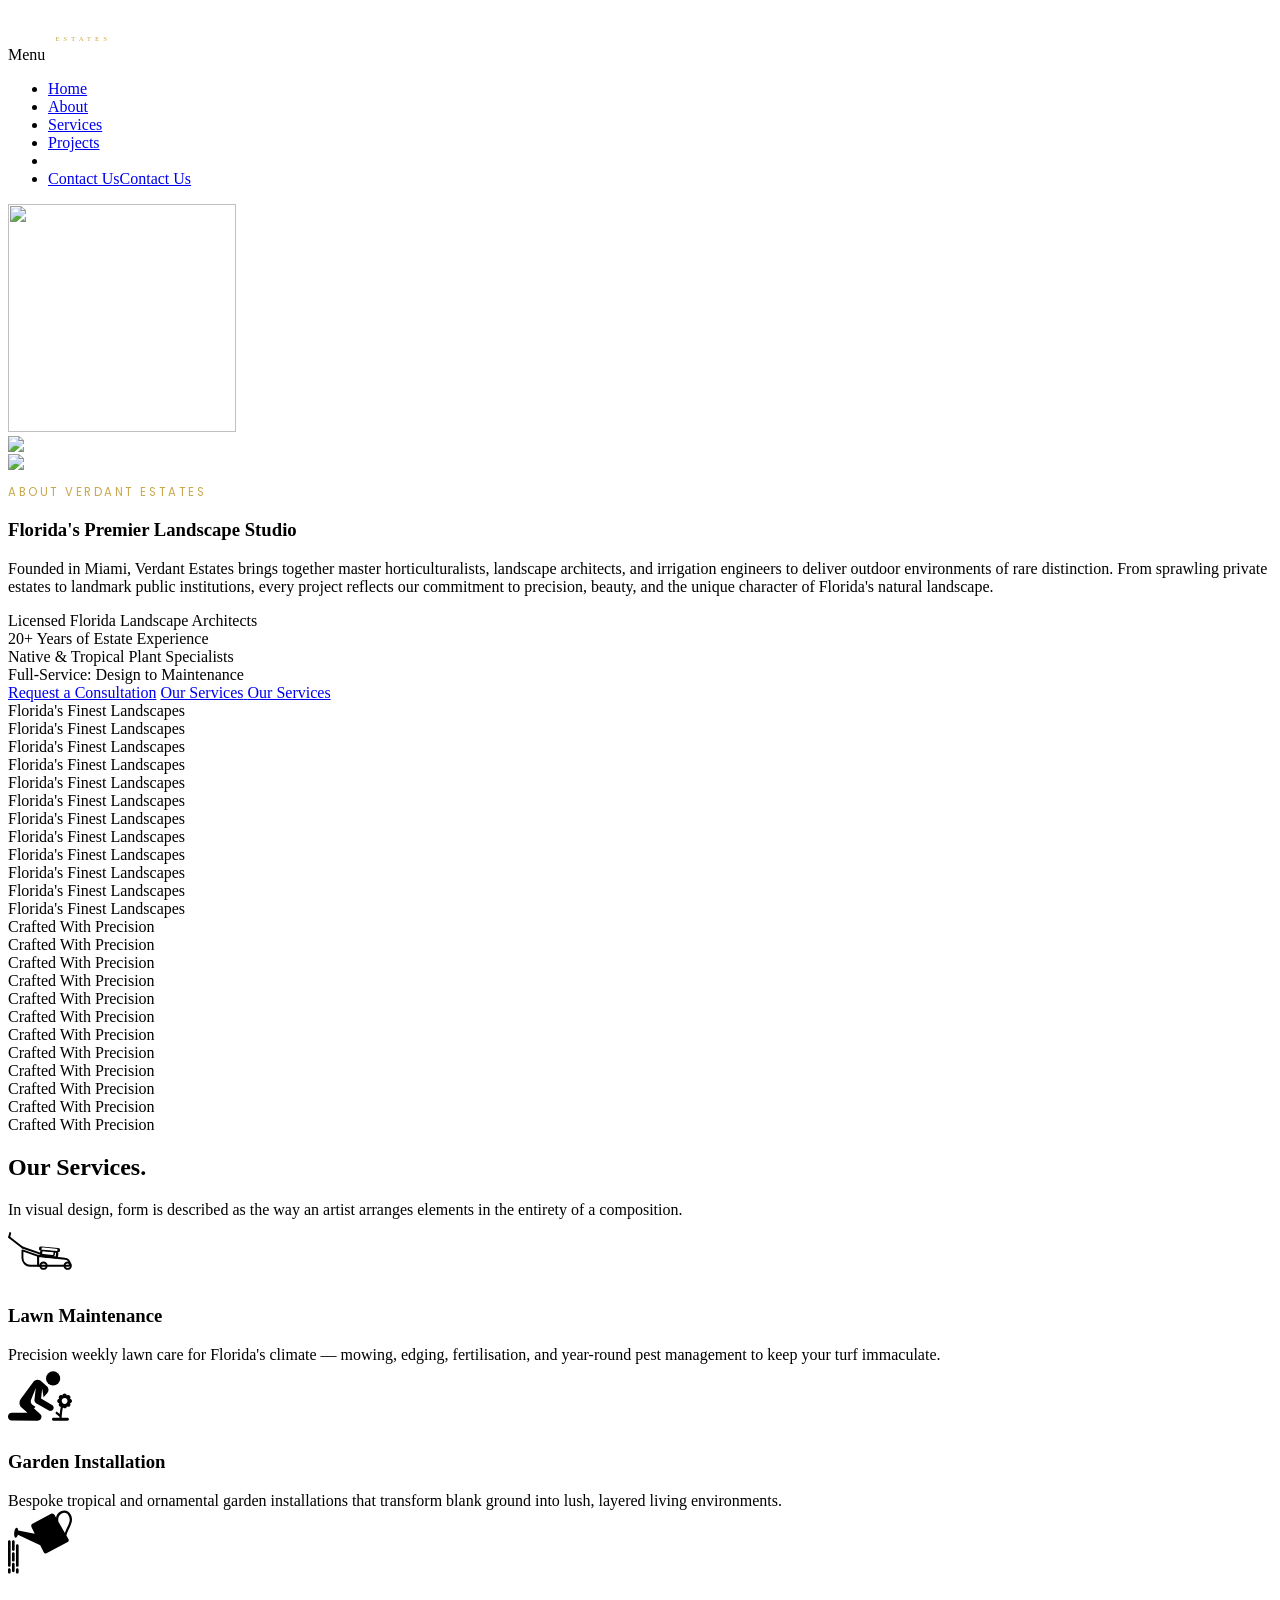
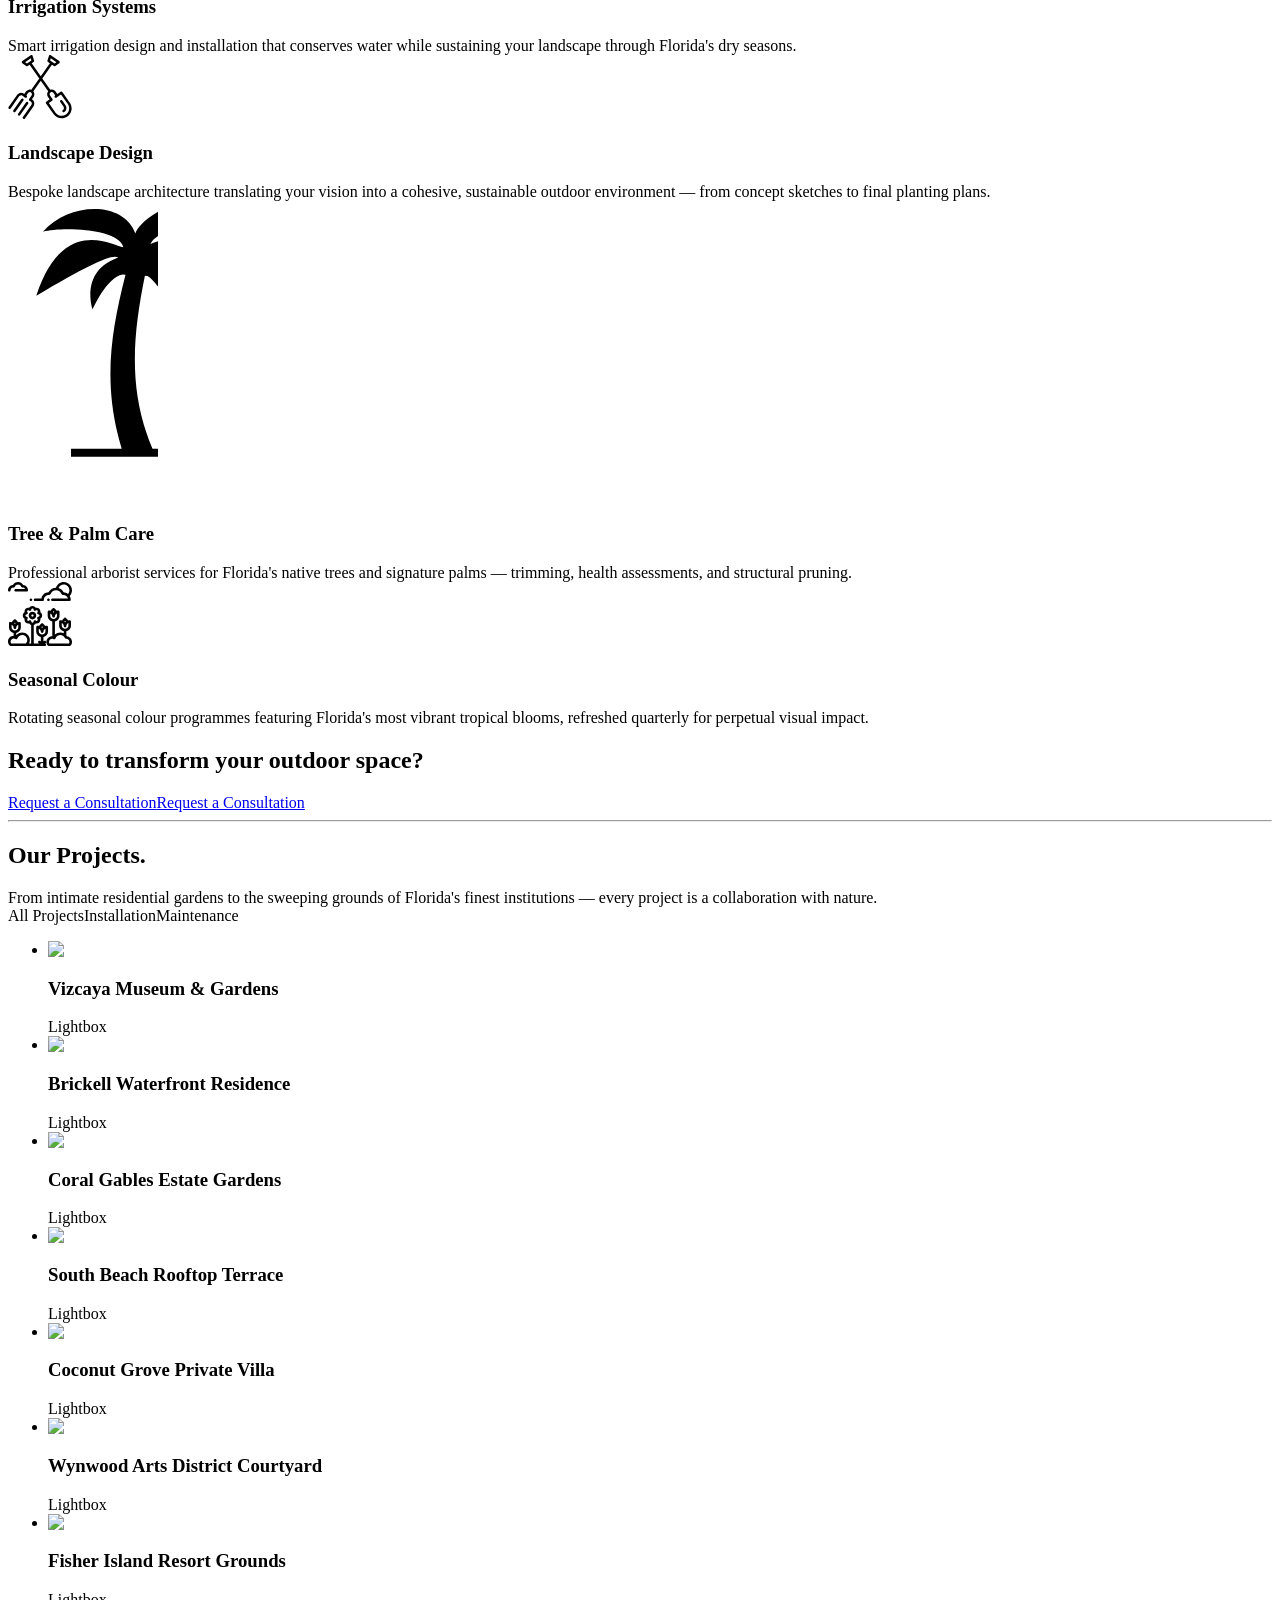
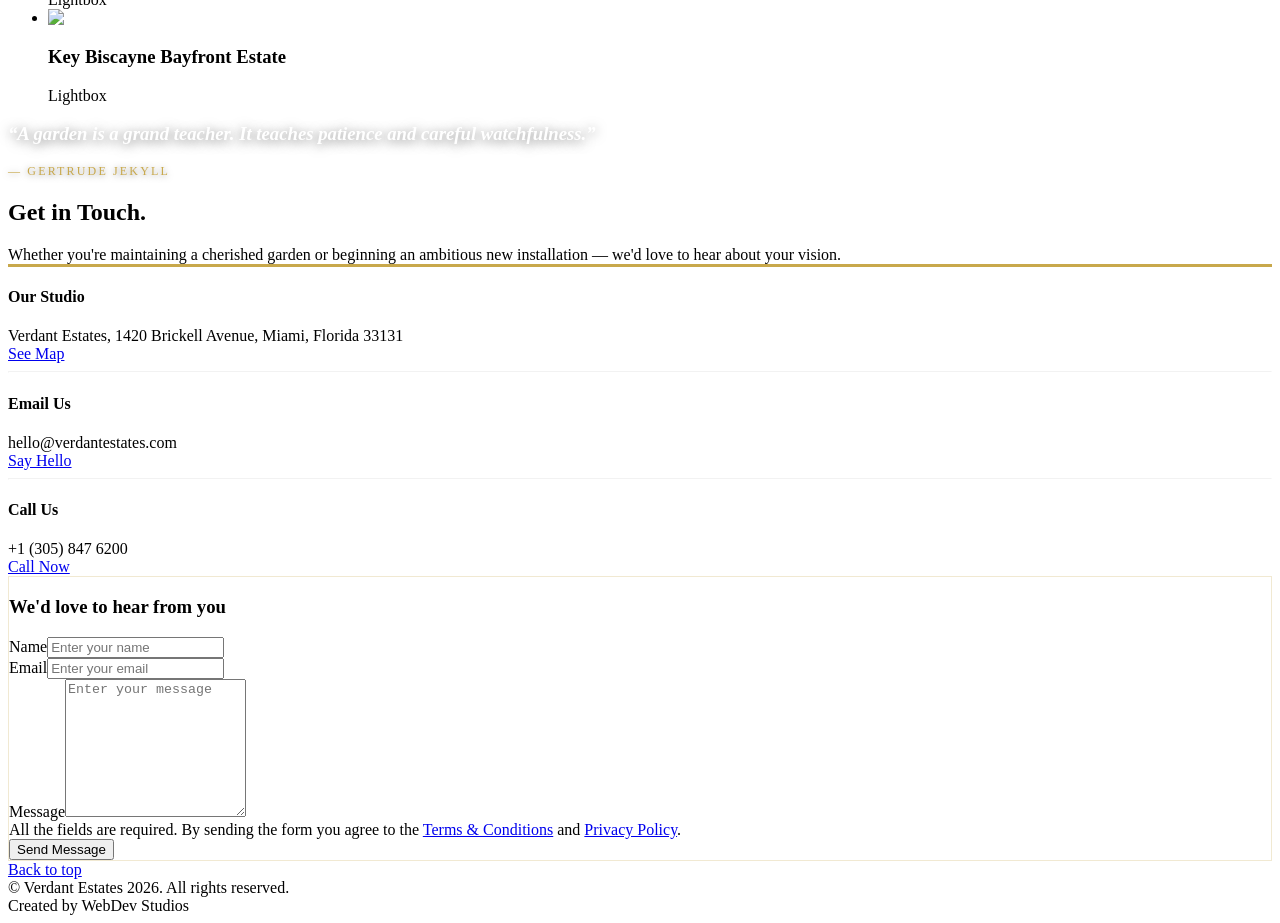
==== index.html @ 04a8d47f "Deploying to gh-pages from @ KyronS/verdant-estates@353b842116069f04cfeca941d29c52af8adaca14 🚀" ====
<!DOCTYPE html><html lang="en" class="no-mobile no-touch "><head><meta charSet="utf-8"/><meta name="viewport" content="width=device-width, initial-scale=1"/><link rel="stylesheet" href="/verdant-estates/_next/static/css/07a098635536dd3e.css" data-precedence="next"/><link rel="stylesheet" href="/verdant-estates/_next/static/css/77b6a9cfa2ea678b.css" data-precedence="next"/><link rel="stylesheet" href="/verdant-estates/_next/static/css/a2a18b560a141174.css" data-precedence="next"/><link rel="stylesheet" href="/verdant-estates/_next/static/css/61cd317ae304d117.css" data-precedence="next"/><link rel="stylesheet" href="/verdant-estates/_next/static/css/5f9f3b738c1d1dc4.css" data-precedence="next"/><link rel="stylesheet" href="/verdant-estates/_next/static/css/4636ae13b5034a36.css" data-precedence="next"/><link rel="stylesheet" href="/verdant-estates/_next/static/css/62fe7f1eac0d0428.css" data-precedence="next"/><link rel="preload" as="script" fetchPriority="low" href="/verdant-estates/_next/static/chunks/webpack-daff7d7f47f93602.js"/><script src="/verdant-estates/_next/static/chunks/fd9d1056-d91e4292767b3b05.js" async=""></script><script src="/verdant-estates/_next/static/chunks/23-979a2621fd015a60.js" async=""></script><script src="/verdant-estates/_next/static/chunks/main-app-eca17e590843fbcb.js" async=""></script><script src="/verdant-estates/_next/static/chunks/9dadc25a-3d204e36c2b6a21e.js" async=""></script><script src="/verdant-estates/_next/static/chunks/231-44c3879a8b08bb3d.js" async=""></script><script src="/verdant-estates/_next/static/chunks/173-5c725a4e9fed6127.js" async=""></script><script src="/verdant-estates/_next/static/chunks/741-f613f9f8a900112e.js" async=""></script><script src="/verdant-estates/_next/static/chunks/769-8cf77abb43bec801.js" async=""></script><script src="/verdant-estates/_next/static/chunks/380-7c9629afbb1506ef.js" async=""></script><script src="/verdant-estates/_next/static/chunks/app/page-e3b45dc2fbf74f09.js" async=""></script><script src="/verdant-estates/_next/static/chunks/app/layout-663ef71a34eb23c8.js" async=""></script><script src="/verdant-estates/_next/static/chunks/app/not-found-56fdcf7ba5c112ed.js" async=""></script><title>Verdant Estates — Luxury Landscaping, Florida</title><meta name="description" content="Verdant Estates crafts extraordinary outdoor environments across Florida — maintenance, installation, and landscape design for discerning clients."/><link rel="icon" href="/verdant-estates/favicon.ico" type="image/x-icon" sizes="32x32"/><link href="https://fonts.googleapis.com/css2?family=DM+Sans:wght@400;500;700&amp;display=swap" rel="stylesheet"/><link href="https://fonts.googleapis.com/css2?family=Roboto:ital,wght@0,400;0,500;1,400;1,500&amp;display=swap" rel="stylesheet"/><link href="https://fonts.googleapis.com/css2?family=Epilogue:wght@400;500&amp;family=Poppins&amp;display=swap" rel="stylesheet"/><link href="https://fonts.googleapis.com/css2?family=Inter:wght@400;500;600;700&amp;display=swap" rel="stylesheet"/><link href="https://fonts.googleapis.com/css2?family=Plus+Jakarta+Sans:ital,wght@0,400;0,500;0,600;1,400&amp;display=swap" rel="stylesheet"/><link href="https://fonts.googleapis.com/css2?family=Plus+Jakarta+Sans:ital,wght@0,300;0,400;0,500;0,600;1,400&amp;display=swap" rel="stylesheet"/><link href="https://fonts.googleapis.com/css2?family=Cormorant+Garamond:ital,wght@0,300;0,400;0,500;1,300;1,400;1,500&amp;display=swap" rel="stylesheet"/><script src="/verdant-estates/_next/static/chunks/polyfills-78c92fac7aa8fdd8.js" noModule=""></script></head><body class="appear-animate body"><div class="theme-elegant theme-verdant"><div class="page" id="top"><nav class="main-nav dark transparent stick-fixed wow-menubar"><div class="main-nav-sub full-wrapper"><div class="nav-logo-wrap local-scroll"><a href="#top" class="logo font-alt"><svg xmlns="http://www.w3.org/2000/svg" viewBox="0 0 190 54" height="38" style="width:auto;display:block" aria-label="Verdant Estates"><path d="M 38,2 C 44,10 54,26 50,42 C 48,48 42,52 26,52 C 26,46 30,36 32,26 C 34,16 36,8 38,2 Z" fill="white" fill-opacity="0.72"></path><path d="M 13,2 C 6,12 0,28 4,44 C 6,48 14,52 26,52 C 26,46 22,36 20,26 C 18,16 16,8 13,2 Z" fill="white"></path><text x="64" y="30" font-size="19" letter-spacing="4" fill="white" font-weight="500" style="font-family:inherit">VERDANT</text><text x="67" y="47" font-size="10" letter-spacing="5.5" fill="#c8a84b" font-weight="400" style="font-family:inherit">ESTATES</text></svg></a></div><div class="mobile-nav" role="button" tabindex="0"><i class="mobile-nav-icon"></i><span class="visually-hidden">Menu</span></div><div class="inner-nav desktop-nav"><ul class="clearlist scroll-nav local-scroll justify-content-end scrollspyLinks"><li class="scrollspy-link"><a class="" href="#home">Home</a></li><li class="scrollspy-link"><a class="" href="#about">About</a></li><li class="scrollspy-link"><a class="" href="#services">Services</a></li><li class="scrollspy-link"><a class="" href="#projects">Projects</a></li><li class="ms-3 me-2"></li><li><a href="#contact" class="opacity-1 no-hover"><span class="btn btn-mod btn-small btn-border-w btn-circle" data-btn-animate="y"><span class="btn-animate-y"><span class="btn-animate-y-1">Contact Us</span><span class="btn-animate-y-2" aria-hidden="true">Contact Us</span></span></span></a></li></ul></div></div></nav><main id="main"><!--$!--><template data-dgst="BAILOUT_TO_CLIENT_SIDE_RENDERING"></template><!--/$--><section class="page-section scrollSpysection pb-0" id="about"><div class="container position-relative"><div class="row"><div class="col-lg-6 d-flex align-items-center"><div class="w-100 pe-lg-5"><div class="composition-5"><div class="composition-5-decoration opacity-065"><img alt="" loading="lazy" width="228" height="228" decoding="async" data-nimg="1" style="color:transparent" src="/verdant-estates/assets/images/demo-slick/decoration-1.svg"/></div><div class="composition-5-image-1"><div class="composition-5-image-1-inner"><img alt="Verdant Estates landscape installation" data-wow-offset="200" loading="lazy" width="850" height="914" decoding="async" data-nimg="1" class="wow scaleOutIn" style="color:transparent" src="/verdant-estates/assets/images/demo-slick/hs-image-3.png"/></div></div><div class="composition-5-image-2"><div class="composition-5-image-2-inner"><img alt="Garden detail" data-wow-offset="0" loading="lazy" width="400" height="400" decoding="async" data-nimg="1" class="wow scaleOutIn" style="color:transparent" src="/verdant-estates/assets/images/demo-slick/hs-image-4.png"/></div></div></div></div></div><div class="col-lg-6 d-flex align-items-center order-first order-lg-last mb-md-60 mb-sm-40"><div class="w-100 wow fadeInUp"><p class="mb-30 mb-sm-20" style="font-size:0.72rem;font-family:&#x27;Poppins&#x27;, sans-serif;letter-spacing:0.22em;text-transform:uppercase;color:#c8a84b">About Verdant Estates</p><h3 class="section-title mb-30">Florida&#x27;s Premier Landscape Studio</h3><p class="text-gray mb-40">Founded in Miami, Verdant Estates brings together master horticulturalists, landscape architects, and irrigation engineers to deliver outdoor environments of rare distinction. From sprawling private estates to landmark public institutions, every project reflects our commitment to precision, beauty, and the unique character of Florida&#x27;s natural landscape.</p><div class="row features-list mt-n20 mb-50 mb-sm-30"><div class="col-sm-6 col-lg-12 col-xl-6 d-flex mt-20"><div class="features-list-icon"><i class="mi-check"></i></div><div class="features-list-text">Licensed Florida Landscape Architects</div></div><div class="col-sm-6 col-lg-12 col-xl-6 d-flex mt-20"><div class="features-list-icon"><i class="mi-check"></i></div><div class="features-list-text">20+ Years of Estate Experience</div></div><div class="col-sm-6 col-lg-12 col-xl-6 d-flex mt-20"><div class="features-list-icon"><i class="mi-check"></i></div><div class="features-list-text">Native &amp; Tropical Plant Specialists</div></div><div class="col-sm-6 col-lg-12 col-xl-6 d-flex mt-20"><div class="features-list-icon"><i class="mi-check"></i></div><div class="features-list-text">Full-Service: Design to Maintenance</div></div></div><div class="local-scroll wch-unset"><a href="#contact" class="btn btn-mod btn-color btn-large btn-circle btn-hover-anim mb-xs-10"><span>Request a Consultation</span></a> <a href="#services" class="link-hover-anim ms-2 ms-sm-5 me-2" data-link-animate="y"><span class="link-strong link-strong-unhovered">Our Services<!-- --> <i class="mi-arrow-right size-24" aria-hidden="true"></i></span><span class="link-strong link-strong-hovered" aria-hidden="true">Our Services<!-- --> <i class="mi-arrow-right size-24" aria-hidden="true"></i></span></a></div></div></div></div></div></section><div class="page-section overflow-hidden"><div class="marquee marquee-style-1 mb-30"><div class="marquee-track marquee-animation"><div>Florida&#x27;s Finest Landscapes</div><div aria-hidden="true">Florida&#x27;s Finest Landscapes</div><div aria-hidden="true">Florida&#x27;s Finest Landscapes</div><div aria-hidden="true">Florida&#x27;s Finest Landscapes</div><div aria-hidden="true">Florida&#x27;s Finest Landscapes</div><div aria-hidden="true">Florida&#x27;s Finest Landscapes</div><div aria-hidden="true">Florida&#x27;s Finest Landscapes</div><div aria-hidden="true">Florida&#x27;s Finest Landscapes</div><div aria-hidden="true">Florida&#x27;s Finest Landscapes</div><div aria-hidden="true">Florida&#x27;s Finest Landscapes</div><div aria-hidden="true">Florida&#x27;s Finest Landscapes</div><div aria-hidden="true">Florida&#x27;s Finest Landscapes</div></div></div><div class="marquee marquee-style-1"><div class="marquee-track marquee-animation"><div>Crafted With Precision</div><div aria-hidden="true">Crafted With Precision</div><div aria-hidden="true">Crafted With Precision</div><div aria-hidden="true">Crafted With Precision</div><div aria-hidden="true">Crafted With Precision</div><div aria-hidden="true">Crafted With Precision</div><div aria-hidden="true">Crafted With Precision</div><div aria-hidden="true">Crafted With Precision</div><div aria-hidden="true">Crafted With Precision</div><div aria-hidden="true">Crafted With Precision</div><div aria-hidden="true">Crafted With Precision</div><div aria-hidden="true">Crafted With Precision</div></div></div></div><section class="scrollSpysection" id="services"><div class="page-section bg-dark-1 bg-dark-alpha-70 light-content parallax-7 pb-140" style="background-image:url(/verdant-estates/assets/images/demo-elegant/section-bg-3.png)"><div class="container position-relative"><div class="row mb-70 mb-sm-50"><div class="col-md-8 offset-md-2 col-lg-6 offset-lg-3 text-center"><h2 class="section-title mb-30 mb-sm-20">Our Services.</h2><div class="text-gray">In visual design, form is described as the way an artist arranges elements in the entirety of a composition.</div></div></div></div></div><div class="container mt-n140 position-relative z-index-1"><div class="row mb-n30"><div class="col-md-6 col-lg-4 d-flex align-items-stretch mb-30"><div class="services-3-item round text-center"><div class="wow fadeInUpShort" data-wow-offset="50"><div class="services-3-icon"><svg xmlns="http://www.w3.org/2000/svg" width="64" height="64" viewBox="0 0 250 250" fill="none" stroke="currentColor" stroke-linecap="round" stroke-linejoin="round" stroke-miterlimit="1.5" aria-hidden="true"><g transform="matrix(0.743366,0,0,0.895803,74.1114,-7.28939)"><path d="M225.087,205.202C225.087,192.063 213.753,181.395 199.793,181.395L58.654,168.895L58.654,211.815L218.061,211.815C221.939,211.815 225.087,208.852 225.087,205.202Z" stroke-width="9.11"></path></g><g transform="matrix(0.895803,0,0,0.895803,56.4003,-7.28939)"><path d="M68.444,168.895L0,145.145L0,178.48C0,196.878 14.937,211.815 33.335,211.815L68.962,211.815L68.444,168.895Z" stroke-width="8.37"></path></g><g transform="matrix(0.895803,0,0,0.895803,56.4003,-18.7613)"><path d="M0,145.145L80.754,173.167" stroke-width="8.37"></path></g><g transform="matrix(0.895803,0,0,0.895803,22.886,-8.45647)"><path d="M-20.367,88.738L37.413,133.642" stroke-width="8.37"></path></g><g transform="matrix(0.935004,0.0881322,-0.0536662,0.569351,38.9598,32.2777)"><path d="M172.64,152.025C172.64,146.621 169.969,142.234 166.678,142.234L111.832,142.234C108.542,142.234 105.871,146.621 105.871,152.025L105.871,171.605C105.871,177.008 108.542,181.395 111.832,181.395L166.678,181.395C169.969,181.395 172.64,177.008 172.64,171.605L172.64,152.025Z" stroke-width="9.65"></path></g><path d="M181.188,127.385L187.172,127.949C190.248,128.239 192.51,130.972 192.22,134.048L191.169,145.196C190.879,148.273 188.146,150.535 185.07,150.245L133.789,145.411C130.712,145.121 128.45,142.388 128.74,139.312L128.772,138.975L174.07,143.245C177.146,143.535 179.879,141.273 180.169,138.196L181.188,127.385Z" stroke-width="6"></path><g transform="matrix(1.06858,0.100723,-0.0321997,0.34161,18.5669,49.5392)"><path d="M172.64,152.025C172.64,146.621 171.237,142.234 169.51,142.234L109,142.234C107.273,142.234 105.871,146.621 105.871,152.025L105.871,171.605C105.871,177.008 107.273,181.395 109,181.395L169.51,181.395C171.237,181.395 172.64,177.008 172.64,171.605L172.64,152.025Z" stroke-width="9.41"></path></g><g transform="matrix(0.919691,0,0,0.895803,101.658,2.10716)"><ellipse cx="142.92" cy="201.325" rx="13.636" ry="13.986" stroke-width="8.26"></ellipse></g><g transform="matrix(0.919691,0,0,0.895803,7.25644,2.10716)"><ellipse cx="142.92" cy="201.325" rx="13.636" ry="13.986" stroke-width="8.26"></ellipse></g><g transform="matrix(0.982542,0,0,0.982542,0.219582,-29.7197)"><path d="M4.5,102.545L8.402,86.241" stroke-width="7.63"></path></g></svg></div><h3 class="services-3-title">Lawn Maintenance</h3><div class="services-3-text">Precision weekly lawn care for Florida&#x27;s climate — mowing, edging, fertilisation, and year-round pest management to keep your turf immaculate.</div></div></div></div><div class="col-md-6 col-lg-4 d-flex align-items-stretch mb-30"><div class="services-3-item round text-center"><div class="wow fadeInUpShort" data-wow-offset="50"><div class="services-3-icon"><svg xmlns="http://www.w3.org/2000/svg" width="64" height="64" viewBox="0 0 512 512" fill="currentColor" aria-hidden="true"><path d="M512,295.913c0-9.237-6.972-16.842-15.94-17.849c5.629-7.053,5.18-17.361-1.35-23.892 c-6.531-6.531-16.839-6.979-23.892-1.35c-1.007-8.968-8.612-15.94-17.849-15.94c-9.237,0-16.842,6.972-17.849,15.94 c-7.053-5.629-17.361-5.182-23.892,1.35c-6.531,6.531-6.979,16.839-1.35,23.892c-8.967,1.007-15.94,8.612-15.94,17.849 c0,9.237,6.972,16.842,15.94,17.849c-5.629,7.053-5.182,17.361,1.35,23.892c3.152,3.152,7.185,4.873,11.305,5.192 c-2.635,12.025-5.978,30.95-8.53,57.754l-19.653-16.378c-3.674-3.06-9.133-2.565-12.198,1.109 c-3.062,3.675-2.565,9.134,1.108,12.197l29.032,24.194c-0.185,2.744-0.361,5.558-0.525,8.432h-48.394 c-6.377,0-11.547,5.169-11.547,11.547c0,6.378,5.17,11.547,11.547,11.547h112.696c6.377,0,11.547-5.169,11.547-11.547 c0-6.378-5.17-11.547-11.547-11.547h-46.95c2.346-39.703,6.725-66.399,9.979-81.785c3.294,4.009,8.278,6.575,13.871,6.575 c9.237,0,16.842-6.972,17.849-15.94c7.053,5.629,17.361,5.18,23.892-1.35c6.531-6.531,6.979-16.839,1.35-23.892 C505.028,312.755,512,305.15,512,295.913z M452.969,319.012c-12.757,0-23.099-10.342-23.099-23.099 c0-12.757,10.342-23.099,23.099-23.099c12.757,0,23.099,10.342,23.099,23.099C476.067,308.67,465.726,319.012,452.969,319.012z"></path><circle cx="360.847" cy="115.651" r="56.901" fill="currentColor"></circle><path d="M352.342,327.379l-87.811-50.442l8.961-80.116l10.875,69.605l30.427-34.845c13.879-16.062,12.108-40.334-3.954-54.212 l-49.488-42.76c-16.943-14.64-42.811-11.747-56.093,6.311L101.945,280.873c-15.498,20.994-12.632,50.337,6.686,67.878 c14.654,13.305,30.665,27.733,46.709,42.065l-124.193-0.858c-0.073,0-0.146-0.001-0.218-0.001 c-16.983,0-30.811,13.709-30.929,30.72c-0.118,17.085,13.636,31.029,30.72,31.147l206.101,1.422c0.072,0,0.144,0.001,0.216,0.001 c28.33-0.001,41.74-35.124,20.606-54.003l-49.505-44.223l11.578-13.4c-10.845-6.23-8.442-4.85-19.128-10.988 c-16.113-9.256-22.58-28.847-15.861-45.614l37.529-93.929l-10.839,96.915c-1.141,10.201,3.878,20.106,12.778,25.218 l102.468,58.861c12.348,7.094,28.103,2.828,35.191-9.512C368.945,350.226,364.687,334.47,352.342,327.379z"></path></svg></div><h3 class="services-3-title">Garden Installation</h3><div class="services-3-text">Bespoke tropical and ornamental garden installations that transform blank ground into lush, layered living environments.</div></div></div></div><div class="col-md-6 col-lg-4 d-flex align-items-stretch mb-30"><div class="services-3-item round text-center"><div class="wow fadeInUpShort" data-wow-offset="50"><div class="services-3-icon"><svg xmlns="http://www.w3.org/2000/svg" width="64" height="64" viewBox="0 0 460.688 460.688" aria-hidden="true"><path d="M451.033,32.646c-15.09-28.506-44.849-36.768-74.349-21.143c-19.105,10.117-27.674,26.67-30.532,43.739l-10.48-18.484c-4.322-8.166-15.013-14.535-22.061-10.806l-140.406,74.32c-7.048,3.729-7.793,16.151-3.471,24.317l22.49,46.302l-118.642-22.51c-1.052-11.513-4.619-19.354-10.155-20.024c-7.956-0.966-16.208,14.296-18.57,33.794c-2.371,19.479,2.219,36.194,10.174,37.15c6.087,0.741,12.389-7.89,16.086-20.705l161.021,74.6l24.93,51.8c4.321,8.166,12.871,10.5,19.919,6.77l153.172-81.08c7.048-3.729,9.926-12.106,5.613-20.272l-15.177-26.192c4.169-21.085,13.005-38.03,21.277-55.243C456.58,98.331,470.694,69.777,451.033,32.646zM409.513,165.134L363.077,84.6c-3.156-17.27-3.634-45.068,21.42-58.331c21.64-11.456,41.052-6.005,51.953,14.573c15.711,29.682,4.695,52.622-9.247,81.664C421.007,135.396,414.438,149.375,409.513,165.134z M66.936,409.169c5.288,0,9.562-4.284,9.562-9.562V256.169c0-5.278-4.274-9.562-9.562-9.562s-9.562,4.283-9.562,9.562v143.438C57.374,404.885,61.648,409.169,66.936,409.169z M9.562,409.169c5.288,0,9.562-4.284,9.562-9.562V227.481c0-5.278-4.274-9.562-9.562-9.562S0,222.204,0,227.481v172.125C-0.001,404.885,4.273,409.169,9.562,409.169z M38.249,294.419c5.288,0,9.562-4.284,9.562-9.562v-57.375c0-5.278-4.274-9.562-9.562-9.562s-9.562,4.284-9.562,9.562v57.375C28.686,290.135,32.961,294.419,38.249,294.419z M38.249,370.919c5.288,0,9.562-4.284,9.562-9.562v-47.812c0-5.277-4.274-9.562-9.562-9.562s-9.562,4.285-9.562,9.562v47.812C28.686,366.635,32.961,370.919,38.249,370.919z M38.249,447.419c5.288,0,9.562-4.284,9.562-9.562v-47.812c0-5.278-4.274-9.562-9.562-9.562s-9.562,4.283-9.562,9.562v47.812C28.686,443.135,32.961,447.419,38.249,447.419z M57.374,447.419c0,5.279,4.274,9.562,9.562,9.562s9.562-4.284,9.562-9.562v-19.125c0-5.278-4.274-9.562-9.562-9.562s-9.562,4.284-9.562,9.562V447.419z M9.562,456.982c5.288,0,9.562-4.284,9.562-9.562v-19.125c0-5.278-4.274-9.562-9.562-9.562S0,423.016,0,428.294v19.125C-0.001,452.699,4.273,456.982,9.562,456.982z"></path></svg></div><h3 class="services-3-title">Irrigation Systems</h3><div class="services-3-text">Smart irrigation design and installation that conserves water while sustaining your landscape through Florida&#x27;s dry seasons.</div></div></div></div><div class="col-md-6 col-lg-4 d-flex align-items-stretch mb-30"><div class="services-3-item round text-center"><div class="wow fadeInUpShort" data-wow-offset="50"><div class="services-3-icon"><svg xmlns="http://www.w3.org/2000/svg" width="64" height="64" viewBox="0 0 406.891 406.891" aria-hidden="true"><path d="M97.909,288.688l-50.653,72.339c-1.556,2.222-4.038,3.412-6.56,3.412c-1.585,0-3.186-0.469-4.582-1.447c-3.619-2.534-4.499-7.522-1.964-11.142l50.653-72.339c2.534-3.619,7.524-4.498,11.142-1.964C99.564,280.081,100.444,285.069,97.909,288.688z M126.258,298.771c-3.62-2.534-8.607-1.654-11.142,1.964l-50.654,72.34c-2.535,3.62-1.655,8.608,1.964,11.142c1.396,0.978,2.997,1.447,4.582,1.447c2.521,0,5.004-1.189,6.56-3.412l50.654-72.34C130.757,306.293,129.877,301.305,126.258,298.771z M345.294,289.831c-2.533-3.62-7.523-4.499-11.142-1.964c-3.619,2.534-4.499,7.523-1.964,11.142l20.416,29.156c2.395,3.419,3.31,7.591,2.576,11.746c-0.732,4.156-3.02,7.763-6.44,10.158c-3.619,2.534-4.499,7.522-1.965,11.142c1.557,2.223,4.038,3.412,6.561,3.412c1.584,0,3.186-0.47,4.582-1.447c6.921-4.846,11.545-12.122,13.02-20.486c1.476-8.364-0.381-16.782-5.228-23.703L345.294,289.831z M403.515,350.279c-2.94,16.678-12.149,31.183-25.928,40.844c-0.013,0.009-0.024,0.017-0.036,0.025c-28.593,20.018-68.137,13.045-88.156-15.544l-47.574-67.944c-1.218-1.738-1.694-3.889-1.326-5.978c0.369-2.089,1.553-3.947,3.29-5.164l21.078-14.758l-10.666-15.232c-4.516-6.449-6.247-14.294-4.873-22.088c0.896-5.081,3.038-9.731,6.209-13.604l-47.136-67.316l-47.137,67.318c8.176,9.994,9.102,24.604,1.341,35.69l-10.666,15.231l2.028,1.419c14.116,9.888,17.559,29.414,7.676,43.529l-53.757,76.771c-1.556,2.223-4.038,3.412-6.56,3.412c-1.585,0-3.185-0.469-4.582-1.447c-3.619-2.534-4.499-7.522-1.965-11.142l53.757-76.771c4.823-6.89,3.143-16.42-3.747-21.246l-8.581-6.007c-1.738-1.217-2.922-3.074-3.29-5.164c-0.369-2.09,0.107-4.24,1.325-5.979l15.255-21.786c4.285-6.122,2.798-14.587-3.314-18.882c-0.007-0.004-0.013-0.009-0.02-0.013c-0.005-0.004-0.011-0.008-0.017-0.012c-2.944-2.055-6.539-2.839-10.116-2.208c-3.587,0.632-6.698,2.604-8.761,5.55l-10.668,15.233l1.295,0.906c3.619,2.534,4.498,7.523,1.964,11.142c-2.532,3.62-7.522,4.499-11.142,1.964l-7.832-5.484c-0.005-0.003-0.01-0.007-0.016-0.011l-8.927-6.25c-3.315-2.322-7.362-3.209-11.393-2.499c-4.03,0.71-7.528,2.928-9.85,6.244l-53.755,76.771c-2.535,3.62-7.521,4.499-11.143,1.965c-3.619-2.534-4.499-7.522-1.965-11.142l53.755-76.771c4.772-6.817,11.939-11.372,20.179-12.824c8.244-1.453,16.532,0.376,23.349,5.149l2.374,1.662l10.667-15.233c4.513-6.447,11.292-10.755,19.089-12.13c5.083-0.897,10.183-0.473,14.906,1.18l50.476-72.087l-61.25-87.473l-12.325,8.63c-2.838,1.986-6.631,1.922-9.398-0.161l-24.843-18.69c-2.047-1.54-3.233-3.968-3.189-6.529s1.312-4.947,3.41-6.417l53.536-37.485c2.098-1.47,4.772-1.846,7.196-1.01c2.422,0.835,4.298,2.779,5.045,5.23l9.065,29.737c1.01,3.313-0.227,6.9-3.063,8.886l-12.327,8.631l57.909,82.702l57.909-82.703l-12.325-8.63c-2.837-1.987-4.073-5.573-3.063-8.887l9.067-29.737c0.747-2.45,2.623-4.395,5.045-5.229c2.422-0.836,5.098-0.46,7.196,1.01l53.536,37.485c2.099,1.469,3.366,3.855,3.41,6.417c0.044,2.562-1.143,4.989-3.189,6.529l-24.845,18.69c-2.768,2.083-6.561,2.146-9.398,0.16l-12.327-8.632l-61.249,87.474l50.478,72.089c12.189-4.266,26.234-0.136,33.995,10.949l-0.001-0.001l10.668,15.233l21.076-14.757c3.618-2.535,8.607-1.655,11.143,1.965l47.574,67.944C402.758,316.793,406.458,333.586,403.515,350.279z M267.915,34.516l28.244,19.776l11.397-8.574l-35.481-24.844L267.915,34.516z M148.88,34.516l-4.158-13.641l-35.481,24.844l11.396,8.574l14.064-9.848c0.02-0.014,0.038-0.027,0.057-0.04c0.02-0.013,0.038-0.026,0.058-0.04L148.88,34.516z M379.99,312.17l-42.986-61.391l-21.076,14.757c-0.008,0.005-0.015,0.01-0.021,0.015l-7.826,5.48c-3.618,2.534-8.607,1.655-11.142-1.964c-2.535-3.619-1.655-8.608,1.964-11.142l1.295-0.906l-10.667-15.232l-0.001,0c-4.289-6.128-12.767-7.622-18.896-3.331c-2.948,2.064-4.92,5.176-5.553,8.762c-0.632,3.585,0.157,7.184,2.223,10.133l15.255,21.786c2.534,3.619,1.654,8.607-1.965,11.142l-21.078,14.758l42.987,61.391c14.952,21.356,44.488,26.57,65.852,11.628c0.007-0.005,0.015-0.011,0.021-0.016c10.298-7.21,17.182-18.056,19.383-30.54S387.201,322.469,379.99,312.17z"></path></svg></div><h3 class="services-3-title">Landscape Design</h3><div class="services-3-text">Bespoke landscape architecture translating your vision into a cohesive, sustainable outdoor environment — from concept sketches to final planting plans.</div></div></div></div><div class="col-md-6 col-lg-4 d-flex align-items-stretch mb-30"><div class="services-3-item round text-center"><div class="wow fadeInUpShort" data-wow-offset="50"><div class="services-3-icon"><svg xmlns="http://www.w3.org/2000/svg" width="150" height="300" viewBox="0 0 150 300" aria-hidden="true"><path d="M142.4,42.9c2-4.3,6.6-8.3,14.6-11.5V14.6l8.7,13.8c2.9-0.9,6.3-1.6,9.3-2.2V9l9.8,15.8  c1.7-0.2,3.2-0.3,5.2-0.4V9l9.4,15.2c8.6,0.2,17.3,1.4,25.3,3.9C220.9,16,200.4,5,196.9,4.3c-35.7-10.9-68.8,20-69.4,28.3  C115.5-1,60.6,1,34.9,30.7c20.1-5.2,76.4-2.8,80.4,15.5c-12.6-2.8-60.7-31.6-87,48.5c52.3-30.9,76.1-42.3,81.9-38.2  c-39.1,13.8-25.6,52.1-25.6,52.1s13.7-32.1,30.1-35l2.8,0.2c-15.6,60.8-22.5,112-3.8,174H63v8h124v-8h-42.5  c-24.1-57-20.3-111-7.6-173.1l2.6,0.2c8.9,4.9,26.5,33.6,29.8,42.9c6.3-22.6-0.5-42.7-19.1-57.1c2.8-1.6,8.9-1.5,16.5-0.3l2.5-14  l7.3,15.8l-0.2,0c2.9,0.6,5.8,1.3,8.8,2.1l4.5-18l4.8,20.6c2.3,0.7,4.5,1.3,6.6,2l4.2-16.7l4.6,19.7c6.9,2.4,12.3,4.7,14.8,6.1  C223.3,61.5,201.4,21,142.4,42.9z"></path></svg></div><h3 class="services-3-title">Tree &amp; Palm Care</h3><div class="services-3-text">Professional arborist services for Florida&#x27;s native trees and signature palms — trimming, health assessments, and structural pruning.</div></div></div></div><div class="col-md-6 col-lg-4 d-flex align-items-stretch mb-30"><div class="services-3-item round text-center"><div class="wow fadeInUpShort" data-wow-offset="50"><div class="services-3-icon"><svg xmlns="http://www.w3.org/2000/svg" width="64" height="64" viewBox="0 0 511.999 511.999" aria-hidden="true"><path d="M470.956,433.845c-1.192-2.06-2.501-4.029-3.907-5.915v-33.666c21.175-4.52,37.043-22.455,37.043-43.844v-34.177c0-5.771-4.678-10.449-10.449-10.449c-4.341,0-8.545,0.59-12.549,1.666c-7.463-12.108-17.602-20.058-18.089-20.435c-3.769-2.924-9.039-2.923-12.808,0c-0.487,0.377-10.627,8.327-18.089,20.434c-4.003-1.075-8.207-1.664-12.547-1.664c-2.773,0-5.432,1.102-7.392,3.064c-1.96,1.961-3.059,4.622-3.057,7.395l0.031,34.166c0,21.386,15.853,39.32,37.008,43.842v15.923c-8.519-4.415-18.115-6.856-28.104-6.856c-16.4,0-31.604,6.497-42.763,17.422V316.655c21.175-4.519,37.043-22.455,37.043-43.844v-34.177c0-5.771-4.678-10.449-10.449-10.449c-4.341,0-8.545,0.59-12.548,1.666c-7.463-12.108-17.603-20.058-18.09-20.435c-3.769-2.924-9.039-2.923-12.808,0c-0.487,0.377-10.627,8.326-18.088,20.434c-4.003-1.075-8.208-1.666-12.547-1.666c-2.773,0-5.432,1.102-7.392,3.064c-1.96,1.961-3.059,4.622-3.057,7.395l0.031,34.167c0,21.386,15.852,39.319,37.008,43.842v117.026c-0.51-0.018-1.018-0.049-1.529-0.049c-25.063,0-45.453,20.39-45.453,45.453c0,10.654,3.767,21.015,10.606,29.177c1.985,2.37,4.918,3.738,8.009,3.738h167.365c3.091,0,6.024-1.369,8.009-3.738c6.839-8.162,10.606-18.523,10.606-29.177C511.999,455.51,493.958,436.068,470.956,433.845z M456.599,309.647c1.928,2.1,4.027,4.664,5.919,7.546c-2.146,1.82-4.133,3.813-5.915,5.975c-1.784-2.163-3.772-4.157-5.919-5.977C452.574,314.308,454.673,311.745,456.599,309.647z M430.04,350.411l-0.02-21.666c9.385,3.853,16.028,12.712,16.127,23.001c0.055,5.731,4.717,10.349,10.449,10.349h0.015c5.731,0,10.393-4.616,10.449-10.348c0.099-10.293,6.746-19.156,16.134-23.007v21.68c0,13.039-12.178,24.056-26.594,24.056C442.202,374.477,430.04,363.46,430.04,350.411z M364.834,232.039c1.928,2.1,4.027,4.664,5.918,7.547c-2.145,1.819-4.133,3.813-5.915,5.974c-1.784-2.163-3.772-4.157-5.919-5.977C360.81,236.701,362.908,234.138,364.834,232.039z M338.276,272.804l-0.02-21.666c9.385,3.852,16.028,12.712,16.127,23.001c0.055,5.731,4.717,10.349,10.449,10.349h0.014c5.731,0,10.393-4.616,10.449-10.348c0.1-10.292,6.746-19.156,16.135-23.007v21.681c0,13.039-12.178,24.056-26.594,24.056C350.438,296.869,338.276,285.853,338.276,272.804z M487.957,491.102H331.446c-2.046-3.648-3.144-7.79-3.144-12.016c0-13.54,11.015-24.555,24.555-24.555c4.191,0,8.331,1.078,11.972,3.119c2.721,1.523,5.982,1.752,8.888,0.625c2.908-1.13,5.159-3.498,6.139-6.459c5.46-16.501,20.807-27.587,38.19-27.587c15.975,0,30.444,9.465,36.86,24.112c1.753,4.003,5.811,6.507,10.177,6.238c0.484-0.028,0.971-0.048,1.462-0.048c13.54,0,24.555,11.015,24.555,24.555C491.102,483.312,490.003,487.454,487.957,491.102z M511.985,65.829C511.985,29.531,482.454,0,446.156,0c-28.997,0-54.006,18.677-62.631,45.553c-25.115,0.292-48.128,14.749-59.551,36.838c-28.25,0.784-51.604,21.625-56.436,48.83h-50.916c-5.771,0-10.449,4.678-10.449,10.449c0,5.771,4.678,10.449,10.449,10.449h60.447c5.771,0,10.449-4.678,10.449-10.449c0-21.176,17.092-38.404,38.103-38.404c1.258,0,2.588,0.07,3.954,0.208c4.7,0.472,9.135-2.265,10.815-6.682c6.906-18.156,24.551-30.354,43.908-30.354c19.358,0,37.003,12.198,43.908,30.354c1.68,4.417,6.12,7.151,10.815,6.682c1.365-0.138,2.694-0.208,3.951-0.208c17.419,0,32.147,11.841,36.674,27.955h-124.27c-5.771,0-10.449,4.678-10.449,10.449c0,5.771,4.678,10.449,10.449,10.449h136.151c5.771,0,10.449-4.678,10.449-10.449c0-11.067-3.032-21.433-8.305-30.308C505.399,99.187,511.985,83.074,511.985,65.829z M479.903,95.473c-9.719-7.864-21.949-12.712-35.282-13.082c-8.364-16.177-22.949-28.26-40.021-33.686c6.773-16.564,22.964-27.807,41.556-27.807c24.775,0,44.931,20.156,44.931,44.931C491.087,76.932,487.081,87.348,479.903,95.473z M121.668,24.085C113.236,9.43,97.384,0,80.201,0C63.018,0,47.166,9.43,38.735,24.085C17.095,25.781,0.004,44.014,0.004,66.182c0,5.771,4.678,10.449,10.449,10.449c5.771,0,10.449-4.678,10.449-10.449c0-11.76,9.48-21.328,21.133-21.328c0.694,0,1.437,0.04,2.208,0.117c4.699,0.479,9.132-2.265,10.813-6.682c3.956-10.402,14.061-17.39,25.145-17.39c11.084,0,21.191,6.988,25.147,17.391c1.679,4.415,6.109,7.156,10.813,6.682c0.77-0.077,1.512-0.117,2.206-0.117c7.895,0,14.793,4.391,18.421,10.879H61.388c-5.771,0-10.449,4.678-10.449,10.449s4.678,10.449,10.449,10.449h88.562c5.771,0,10.449-4.678,10.449-10.449C160.4,44.014,143.309,25.782,121.668,24.085z M323.506,131.221h-0.163c-5.771,0-10.449,4.678-10.449,10.449s4.678,10.449,10.449,10.449h0.163c5.771,0,10.449-4.678,10.449-10.449C333.955,135.899,329.277,131.221,323.506,131.221z M183.349,131.221h-0.163c-5.771,0-10.449,4.678-10.449,10.449c0,5.771,4.678,10.449,10.449,10.449h0.163c5.771,0,10.449-4.678,10.449-10.449C193.798,135.899,189.12,131.221,183.349,131.221z M195.692,238.518c-16.709,0-30.303,13.593-30.303,30.302c0,16.709,13.594,30.302,30.303,30.302c16.708,0,30.301-13.594,30.301-30.302C225.993,252.111,212.4,238.518,195.692,238.518z M195.692,278.224c-5.187,0-9.405-4.219-9.405-9.404c0-5.185,4.219-9.404,9.405-9.404c5.185,0,9.403,4.219,9.403,9.404C205.095,274.005,200.877,278.224,195.692,278.224z M310.113,350.717c-4.341,0-8.545,0.59-12.549,1.666c-7.463-12.108-17.602-20.058-18.089-20.435c-3.769-2.924-9.039-2.923-12.808,0c-0.487,0.377-10.628,8.327-18.089,20.434c-4.003-1.075-8.207-1.666-12.547-1.666c-2.773,0-5.432,1.102-7.392,3.064c-1.96,1.961-3.059,4.622-3.057,7.395l0.031,34.166c0,21.386,15.852,39.32,37.008,43.842v37.141l-4.081-4.081c-4.08-4.08-10.697-4.08-14.778,0c-4.08,4.08-4.08,10.697,0,14.778l4.081,4.081h-41.703V344.173c6.532-2.383,11.991-6.936,15.498-12.838c9.966,2.534,20.901-0.138,28.729-7.966c7.824-7.827,10.496-18.76,7.962-28.725c8.842-5.252,14.684-14.874,14.684-25.948c0-11.073-5.842-20.695-14.684-25.948c2.534-9.965-0.138-20.899-7.964-28.728c-7.827-7.826-18.76-10.499-28.727-7.963c-5.253-8.841-14.874-14.683-25.947-14.683c-11.073,0-20.695,5.843-25.948,14.684c-9.968-2.535-20.899,0.137-28.728,7.963c-7.826,7.828-10.499,18.761-7.963,28.727c-8.841,5.253-14.683,14.874-14.683,25.948c0,11.075,5.841,20.696,14.683,25.948c-2.535,9.967,0.138,20.9,7.964,28.727c7.826,7.826,18.759,10.499,28.727,7.963c3.507,5.902,8.966,10.455,15.499,12.839v146.929h-16.49c3.995-8.24,6.154-17.349,6.154-26.645c0-33.705-27.421-61.127-61.127-61.127c-18.986,0-36.575,8.876-47.974,23.266v-18.542c21.175-4.52,37.043-22.455,37.043-43.844v-34.177c0-5.771-4.678-10.449-10.449-10.449c-4.341,0-8.545,0.59-12.549,1.666c-7.463-12.108-17.602-20.058-18.089-20.435c-3.769-2.924-9.039-2.923-12.808,0c-0.487,0.377-10.627,8.327-18.089,20.434c-4.003-1.075-8.207-1.665-12.547-1.665c-2.773,0-5.432,1.102-7.392,3.064c-1.96,1.961-3.059,4.622-3.057,7.395l0.031,34.166c0,21.386,15.853,39.319,37.008,43.842v22.471C20.049,431.095,0,451.478,0,476.47c0,12.251,4.765,23.778,13.414,32.457c1.96,1.966,4.624,3.072,7.401,3.072h274.171c5.771,0,10.449-4.678,10.449-10.449c0-4.766-3.194-8.779-7.557-10.034l4.496-4.495c4.083-4.08,4.083-10.697,0.003-14.777c-4.08-4.081-10.697-4.079-14.777,0l-4.082,4.082v-37.14c21.175-4.52,37.043-22.455,37.043-43.844v-34.177C320.562,355.395,315.884,350.717,310.113,350.717z M55.358,323.438c1.928,2.1,4.027,4.664,5.919,7.546c-2.146,1.82-4.133,3.813-5.915,5.975c-1.784-2.163-3.772-4.157-5.919-5.977C51.333,328.099,53.432,325.536,55.358,323.438z M28.799,364.201l-0.02-21.666c9.385,3.853,16.028,12.712,16.127,23.001c0.055,5.731,4.717,10.349,10.449,10.349h0.015c5.731,0,10.393-4.616,10.449-10.348c0.099-10.293,6.746-19.156,16.134-23.007v21.68c0,13.039-12.178,24.056-26.594,24.056C40.962,388.266,28.799,377.251,28.799,364.201z M143.914,491.102H25.607c-3.056-4.236-4.704-9.308-4.704-14.63c0-13.827,11.249-25.078,25.078-25.078c5.104,0,10.017,1.528,14.209,4.417c2.667,1.838,6.033,2.337,9.119,1.349c3.085-0.987,5.536-3.35,6.638-6.395c5.744-15.873,20.95-26.537,37.836-26.537c22.182,0,40.229,18.046,40.229,40.229C154.01,474.428,150.452,483.751,143.914,491.102z M195.692,325.119c-5.065,0-9.144-3.987-9.286-9.078c-0.115-4.117-2.638-7.783-6.444-9.361c-1.293-0.536-2.651-0.797-3.999-0.797c-2.62,0-5.2,0.986-7.177,2.854c-3.704,3.5-9.411,3.437-12.991-0.144c-3.581-3.581-3.645-9.288-0.145-12.992c2.83-2.995,3.635-7.372,2.057-11.177c-1.578-3.806-5.244-6.329-9.362-6.444c-5.09-0.141-9.077-4.22-9.077-9.285c0-5.065,3.987-9.144,9.078-9.286c4.118-0.115,7.784-2.638,9.361-6.444c1.577-3.805,0.771-8.184-2.058-11.177c-3.499-3.703-3.436-9.409,0.144-12.99c3.581-3.582,9.289-3.644,12.992-0.144c2.994,2.83,7.371,3.634,11.177,2.057c3.806-1.577,6.329-5.243,6.444-9.36c0.142-5.092,4.221-9.079,9.286-9.079c5.065,0,9.143,3.987,9.286,9.079c0.115,4.118,2.638,7.784,6.445,9.361c3.804,1.577,8.183,0.771,11.177-2.058c3.703-3.5,9.409-3.436,12.989,0.143c3.581,3.583,3.646,9.29,0.146,12.992c-2.83,2.995-3.635,7.372-2.058,11.177c1.578,3.806,5.244,6.33,9.361,6.444c5.092,0.142,9.079,4.221,9.079,9.286c0,5.066-3.987,9.144-9.078,9.285c-4.118,0.114-7.784,2.637-9.362,6.444c-1.578,3.806-0.772,8.184,2.057,11.177c3.499,3.704,3.436,9.411-0.144,12.992c-3.581,3.581-9.287,3.644-12.991,0.145c-2.995-2.83-7.371-3.634-11.177-2.058c-3.805,1.578-6.33,5.243-6.444,9.361C204.836,321.132,200.757,325.119,195.692,325.119z M273.07,354.568c1.928,2.1,4.027,4.664,5.918,7.546c-2.145,1.819-4.133,3.813-5.915,5.974c-1.784-2.162-3.772-4.157-5.919-5.977C269.045,359.23,271.144,356.667,273.07,354.568z M299.665,395.341c0,13.039-12.178,24.056-26.594,24.056c-14.398,0-26.56-11.016-26.56-24.065l-0.02-21.666c9.385,3.853,16.028,12.712,16.127,23.001c0.055,5.731,4.717,10.349,10.449,10.349h0.015c5.731,0,10.393-4.616,10.449-10.348c0.099-10.293,6.746-19.156,16.134-23.007V395.341z"></path></svg></div><h3 class="services-3-title">Seasonal Colour</h3><div class="services-3-text">Rotating seasonal colour programmes featuring Florida&#x27;s most vibrant tropical blooms, refreshed quarterly for perpetual visual impact.</div></div></div></div></div></div></section><section class="small-section bg-dark-1 light-content"><div class="container"><div class="row mb-n10"><div class="col-md-6 offset-md-1 col-lg-5 offset-lg-2 mb-sm-30 text-center text-md-start"><h2 class="section-title-small mb-0">Ready to transform your outdoor space?</h2></div><div class="col-md-4 col-lg-3 text-center text-md-end"><div class="mt-n20"><a href="#contact" class="link-hover-anim link-circle-1 align-middle" data-link-animate="y"><span class="link-strong link-strong-unhovered">Request a Consultation</span><span class="link-strong link-strong-hovered" aria-hidden="true">Request a Consultation</span></a></div></div></div></div></section><hr class="mt-0 mb-0"/><section class="page-section pb-0 scrollSpysection" id="projects"><div class="container"><div class="row mb-70 mb-sm-50"><div class="col-md-8 offset-md-2 col-lg-6 offset-lg-3 text-center"><h2 class="section-title mb-30 mb-sm-20"><span class="text-gray">Our</span> Projects<span class="text-gray">.</span></h2><div class="text-gray">From intimate residential gardens to the sweeping grounds of Florida&#x27;s finest institutions — every project is a collaboration with nature.</div></div></div></div><div class="container"><div class="works-filter works-filter-elegant text-center mb-50"><a class="filter active">All Projects</a><a class="filter ">Installation</a><a class="filter ">Maintenance</a></div></div><div class="position-relative"><ul class="works-grid work-grid-4 work-grid-gut-sm hide-titles" id="work-grid"><li class="work-item mix installation"><a class="work-lightbox-link mfp-image"><div class="work-img"><div class="work-img-bg wow-p scalexIn"></div><img alt="Work Description" loading="lazy" width="650" height="761" decoding="async" data-nimg="1" style="color:transparent" src="/verdant-estates/assets/images/demo-elegant/portfolio/1.jpg"/></div><div class="work-intro"><h3 class="work-title">Vizcaya Museum &amp; Gardens</h3><div class="work-descr">Lightbox</div></div></a></li><li class="work-item mix maintenance installation"><a class="work-lightbox-link mfp-image"><div class="work-img"><div class="work-img-bg wow-p scalexIn"></div><img alt="Work Description" loading="lazy" width="650" height="761" decoding="async" data-nimg="1" style="color:transparent" src="/verdant-estates/assets/images/demo-elegant/portfolio/2.jpg"/></div><div class="work-intro"><h3 class="work-title">Brickell Waterfront Residence</h3><div class="work-descr">Lightbox</div></div></a></li><li class="work-item mix installation"><a class="work-lightbox-link mfp-image"><div class="work-img"><div class="work-img-bg wow-p scalexIn"></div><img alt="Work Description" loading="lazy" width="650" height="761" decoding="async" data-nimg="1" style="color:transparent" src="/verdant-estates/assets/images/demo-elegant/portfolio/3.jpg"/></div><div class="work-intro"><h3 class="work-title">Coral Gables Estate Gardens</h3><div class="work-descr">Lightbox</div></div></a></li><li class="work-item mix installation maintenance"><a class="work-lightbox-link mfp-image"><div class="work-img"><div class="work-img-bg wow-p scalexIn"></div><img alt="Work Description" loading="lazy" width="650" height="761" decoding="async" data-nimg="1" style="color:transparent" src="/verdant-estates/assets/images/demo-elegant/portfolio/4.jpg"/></div><div class="work-intro"><h3 class="work-title">South Beach Rooftop Terrace</h3><div class="work-descr">Lightbox</div></div></a></li><li class="work-item mix maintenance"><a class="work-lightbox-link mfp-image"><div class="work-img"><div class="work-img-bg wow-p scalexIn"></div><img alt="Work Description" loading="lazy" width="650" height="761" decoding="async" data-nimg="1" style="color:transparent" src="/verdant-estates/assets/images/demo-elegant/portfolio/5.jpg"/></div><div class="work-intro"><h3 class="work-title">Coconut Grove Private Villa</h3><div class="work-descr">Lightbox</div></div></a></li><li class="work-item mix installation"><a class="work-lightbox-link mfp-image"><div class="work-img"><div class="work-img-bg wow-p scalexIn"></div><img alt="Work Description" loading="lazy" width="650" height="761" decoding="async" data-nimg="1" style="color:transparent" src="/verdant-estates/assets/images/demo-elegant/portfolio/6.jpg"/></div><div class="work-intro"><h3 class="work-title">Wynwood Arts District Courtyard</h3><div class="work-descr">Lightbox</div></div></a></li><li class="work-item mix maintenance installation"><a class="work-lightbox-link mfp-image"><div class="work-img"><div class="work-img-bg wow-p scalexIn"></div><img alt="Work Description" loading="lazy" width="650" height="761" decoding="async" data-nimg="1" style="color:transparent" src="/verdant-estates/assets/images/demo-elegant/portfolio/7.jpg"/></div><div class="work-intro"><h3 class="work-title">Fisher Island Resort Grounds</h3><div class="work-descr">Lightbox</div></div></a></li><li class="work-item mix maintenance"><a class="work-lightbox-link mfp-image"><div class="work-img"><div class="work-img-bg wow-p scalexIn"></div><img alt="Work Description" loading="lazy" width="650" height="761" decoding="async" data-nimg="1" style="color:transparent" src="/verdant-estates/assets/images/demo-elegant/portfolio/8.jpg"/></div><div class="work-intro"><h3 class="work-title">Key Biscayne Bayfront Estate</h3><div class="work-descr">Lightbox</div></div></a></li> </ul></div></section><section class="small-section bg-dark-1 bg-dark-alpha-85 bg-scroll light-content" style="background-image:url(/verdant-estates/assets/images/demo-elegant/section-bg-4.png)"><div class="container"><div class="row text-center"><div class="col-md-8 offset-md-2 col-lg-6 offset-lg-3"><h3 class="section-title mb-20" style="font-style:italic;color:#ffffff;text-shadow:0 2px 12px rgba(0,0,0,0.55)">“A garden is a grand teacher. It teaches patience and careful watchfulness.”</h3><p style="font-size:0.75rem;letter-spacing:0.18em;text-transform:uppercase;color:#c8a84b;text-shadow:0 1px 6px rgba(0,0,0,0.5)">— Gertrude Jekyll</p></div></div></div></section><section class="page-section scrollSpysection" id="contact"><div class="container"><div class="row mb-70 mb-sm-50"><div class="col-md-8 offset-md-2 col-lg-6 offset-lg-3 text-center"><h2 class="section-title mb-30 mb-sm-20"><span class="text-gray">Get in</span> Touch<span class="text-gray">.</span></h2><div class="text-gray">Whether you&#x27;re maintaining a cherished garden or beginning an ambitious new installation — we&#x27;d love to hear about your vision.</div></div></div><div class="row wow fadeInUp"><div class="col-lg-5 mb-md-50 mb-sm-30 d-flex align-items-stretch"><div class="bg-dark-1 light-content w-100 round overflow-hidden px-4 px-sm-5 py-5" style="border-top:3px solid #c8a84b"><div class="contact-item mb-40 mb-sm-20"><div class="ci-icon"><i class="mi-location" style="color:#c8a84b"></i></div><h4 class="ci-title">Our Studio</h4><div class="ci-text large">Verdant Estates, 1420 Brickell Avenue, Miami, Florida 33131</div><div class="ci-link"><a href="#" target="_blank" rel="nofollow noopener">See Map</a></div></div><hr class="mt-0 mb-40 mb-sm-20" style="border-color:rgba(255,255,255,0.15)"/><div class="contact-item mb-40 mb-sm-20"><div class="ci-icon"><i class="mi-email" style="color:#c8a84b"></i></div><h4 class="ci-title">Email Us</h4><div class="ci-text large">hello@verdantestates.com</div><div class="ci-link"><a href="mailto:hello@verdantestates.com">Say Hello</a></div></div><hr class="mt-0 mb-40 mb-sm-20" style="border-color:rgba(255,255,255,0.15)"/><div class="contact-item "><div class="ci-icon"><i class="mi-mobile" style="color:#c8a84b"></i></div><h4 class="ci-title">Call Us</h4><div class="ci-text large">+1 (305) 847 6200</div><div class="ci-link"><a href="tel:+13058476200">Call Now</a></div></div></div></div><div class="col-lg-7 d-flex align-items-stretch"><div class="round w-100 px-4 px-sm-5 py-5" style="border:1px solid rgba(200,168,75,0.25)"><h3 class="section-title-small mt-n10 mb-40 mb-sm-30">We&#x27;d love to hear from you</h3><form class="form contact-form" id="contact_form"><div class="row"><div class="col-md-6"><div class="form-group"><label for="name">Name</label><input type="text" id="name" class="input-lg round form-control" placeholder="Enter your name" pattern=".{3,100}" required="" aria-required="true" name="name"/></div></div><div class="col-md-6"><div class="form-group"><label for="email">Email</label><input type="email" id="email" class="input-lg round form-control" placeholder="Enter your email" pattern=".{5,100}" required="" aria-required="true" name="email"/></div></div></div><div class="form-group"><label for="message">Message</label><textarea name="message" id="message" class="input-lg round form-control" style="height:132px" placeholder="Enter your message"></textarea></div><div class="row"><div class="col-md-6 col-xl-7 d-flex align-items-center"><div class="form-tip w-100 pt-3"><i class="icon-info size-16"></i>All the fields are required. By sending the form you agree to the <a href="#">Terms &amp; Conditions</a> and<!-- --> <a href="#">Privacy Policy</a>.</div></div><div class="col-md-6 col-xl-5 mt-sm-20"><div class="pt-3 text-md-end"><button type="submit" class="submit_btn btn btn-mod btn-color btn-large btn-round btn-hover-anim" id="submit_btn" aria-controls="result"><span>Send Message</span></button></div></div></div><div id="result" role="region" aria-live="polite" aria-atomic="true"></div></form></div></div></div></div></section></main><footer class="bg-dark-1 light-content footer z-index-1 position-relative"><div class="container position-relative text-center pt-140 pb-80 pb-sm-50"><div class="local-scroll link-to-top-2-wrap"><a href="#top" class="link-to-top-2">Back to top</a></div><div class="footer-text"><div>© Verdant Estates <!-- -->2026<!-- -->. All rights reserved.</div><div class="footer-made">Created by WebDev Studios</div></div></div></footer></div></div><script src="/verdant-estates/_next/static/chunks/webpack-daff7d7f47f93602.js" async=""></script><script>(self.__next_f=self.__next_f||[]).push([0]);self.__next_f.push([2,null])</script><script>self.__next_f.push([1,"1:HL[\"/verdant-estates/_next/static/css/07a098635536dd3e.css\",\"style\"]\n2:HL[\"/verdant-estates/_next/static/css/77b6a9cfa2ea678b.css\",\"style\"]\n3:HL[\"/verdant-estates/_next/static/css/a2a18b560a141174.css\",\"style\"]\n4:HL[\"/verdant-estates/_next/static/css/61cd317ae304d117.css\",\"style\"]\n5:HL[\"/verdant-estates/_next/static/css/5f9f3b738c1d1dc4.css\",\"style\"]\n6:HL[\"/verdant-estates/_next/static/css/4636ae13b5034a36.css\",\"style\"]\n7:HL[\"/verdant-estates/_next/static/css/62fe7f1eac0d0428.css\",\"style\"]\n"])</script><script>self.__next_f.push([1,"8:I[5751,[],\"\"]\na:I[8428,[\"740\",\"static/chunks/9dadc25a-3d204e36c2b6a21e.js\",\"231\",\"static/chunks/231-44c3879a8b08bb3d.js\",\"173\",\"static/chunks/173-5c725a4e9fed6127.js\",\"741\",\"static/chunks/741-f613f9f8a900112e.js\",\"769\",\"static/chunks/769-8cf77abb43bec801.js\",\"380\",\"static/chunks/380-7c9629afbb1506ef.js\",\"931\",\"static/chunks/app/page-e3b45dc2fbf74f09.js\"],\"default\"]\nb:\"$Sreact.suspense\"\nc:I[912,[\"740\",\"static/chunks/9dadc25a-3d204e36c2b6a21e.js\",\"231\",\"static/chunks/231-44c3879a8b08bb3d.js\",\"173\",\"static/chunks/173-5c725a4e9fed6127.js\",\"741\",\"static/chunks/741-f613f9f8a900112e.js\",\"769\",\"static/chunks/769-8cf77abb43bec801.js\",\"380\",\"static/chunks/380-7c9629afbb1506ef.js\",\"931\",\"static/chunks/app/page-e3b45dc2fbf74f09.js\"],\"BailoutToCSR\"]\nd:I[318,[\"740\",\"static/chunks/9dadc25a-3d204e36c2b6a21e.js\",\"231\",\"static/chunks/231-44c3879a8b08bb3d.js\",\"173\",\"static/chunks/173-5c725a4e9fed6127.js\",\"741\",\"static/chunks/741-f613f9f8a900112e.js\",\"769\",\"static/chunks/769-8cf77abb43bec801.js\",\"380\",\"static/chunks/380-7c9629afbb1506ef.js\",\"931\",\"static/chunks/app/page-e3b45dc2fbf74f09.js\"],\"default\"]\ne:\"$Sreact.fragment\"\nf:I[8173,[\"740\",\"static/chunks/9dadc25a-3d204e36c2b6a21e.js\",\"231\",\"static/chunks/231-44c3879a8b08bb3d.js\",\"173\",\"static/chunks/173-5c725a4e9fed6127.js\",\"741\",\"static/chunks/741-f613f9f8a900112e.js\",\"769\",\"static/chunks/769-8cf77abb43bec801.js\",\"380\",\"static/chunks/380-7c9629afbb1506ef.js\",\"931\",\"static/chunks/app/page-e3b45dc2fbf74f09.js\"],\"Image\"]\n14:I[6317,[\"740\",\"static/chunks/9dadc25a-3d204e36c2b6a21e.js\",\"231\",\"static/chunks/231-44c3879a8b08bb3d.js\",\"173\",\"static/chunks/173-5c725a4e9fed6127.js\",\"741\",\"static/chunks/741-f613f9f8a900112e.js\",\"769\",\"static/chunks/769-8cf77abb43bec801.js\",\"380\",\"static/chunks/380-7c9629afbb1506ef.js\",\"931\",\"static/chunks/app/page-e3b45dc2fbf74f09.js\"],\"default\"]\n15:I[8479,[\"740\",\"static/chunks/9dadc25a-3d204e36c2b6a21e.js\",\"231\",\"static/chunks/231-44c3879a8b08bb3d.js\",\"173\",\"static/chunks/173-5c725a4e9fed6127.js\",\"741\",\"static/chunks/741-f613f9f8a900112e.js\",\"769\",\"static/chun"])</script><script>self.__next_f.push([1,"ks/769-8cf77abb43bec801.js\",\"380\",\"static/chunks/380-7c9629afbb1506ef.js\",\"931\",\"static/chunks/app/page-e3b45dc2fbf74f09.js\"],\"default\"]\n16:I[5517,[\"185\",\"static/chunks/app/layout-663ef71a34eb23c8.js\"],\"default\"]\n17:I[9275,[],\"\"]\n18:I[1343,[],\"\"]\n19:I[231,[\"231\",\"static/chunks/231-44c3879a8b08bb3d.js\",\"173\",\"static/chunks/173-5c725a4e9fed6127.js\",\"160\",\"static/chunks/app/not-found-56fdcf7ba5c112ed.js\"],\"\"]\n1b:I[6130,[],\"\"]\n10:T48f,M512,295.913c0-9.237-6.972-16.842-15.94-17.849c5.629-7.053,5.18-17.361-1.35-23.892 c-6.531-6.531-16.839-6.979-23.892-1.35c-1.007-8.968-8.612-15.94-17.849-15.94c-9.237,0-16.842,6.972-17.849,15.94 c-7.053-5.629-17.361-5.182-23.892,1.35c-6.531,6.531-6.979,16.839-1.35,23.892c-8.967,1.007-15.94,8.612-15.94,17.849 c0,9.237,6.972,16.842,15.94,17.849c-5.629,7.053-5.182,17.361,1.35,23.892c3.152,3.152,7.185,4.873,11.305,5.192 c-2.635,12.025-5.978,30.95-8.53,57.754l-19.653-16.378c-3.674-3.06-9.133-2.565-12.198,1.109 c-3.062,3.675-2.565,9.134,1.108,12.197l29.032,24.194c-0.185,2.744-0.361,5.558-0.525,8.432h-48.394 c-6.377,0-11.547,5.169-11.547,11.547c0,6.378,5.17,11.547,11.547,11.547h112.696c6.377,0,11.547-5.169,11.547-11.547 c0-6.378-5.17-11.547-11.547-11.547h-46.95c2.346-39.703,6.725-66.399,9.979-81.785c3.294,4.009,8.278,6.575,13.871,6.575 c9.237,0,16.842-6.972,17.849-15.94c7.053,5.629,17.361,5.18,23.892-1.35c6.531-6.531,6.979-16.839,1.35-23.892 C505.028,312.755,512,305.15,512,295.913z M452.969,319.012c-12.757,0-23.099-10.342-23.099-23.099 c0-12.757,10.342-23.099,23.099-23.099c12.757,0,23.099,10.342,23.099,23.099C476.067,308.67,465.726,319.012,452.969,319.012z11:T78c,M451.033,32.646c-15.09-28.506-44.849-36.768-74.349-21.143c-19.105,10.117-27.674,26.67-30.532,43.739l-10.48-18.484c-4.322-8.166-15.013-14.535-22.061-10.806l-140.406,74.32c-7.048,3.729-7.793,16.151-3.471,24.317l22.49,46.302l-118.642-22.51c-1.052-11.513-4.619-19.354-10.155-20.024c-7.956-0.966-16.208,14.296-18.57,33.794c-2.371,19.479,2.219,36.194,10.174,37.15c6.087,0.741,12.389-7.89,16.086-20.705l161.021,74.6l24.93,51.8c4.321,8.166,12.871"])</script><script>self.__next_f.push([1,",10.5,19.919,6.77l153.172-81.08c7.048-3.729,9.926-12.106,5.613-20.272l-15.177-26.192c4.169-21.085,13.005-38.03,21.277-55.243C456.58,98.331,470.694,69.777,451.033,32.646zM409.513,165.134L363.077,84.6c-3.156-17.27-3.634-45.068,21.42-58.331c21.64-11.456,41.052-6.005,51.953,14.573c15.711,29.682,4.695,52.622-9.247,81.664C421.007,135.396,414.438,149.375,409.513,165.134z M66.936,409.169c5.288,0,9.562-4.284,9.562-9.562V256.169c0-5.278-4.274-9.562-9.562-9.562s-9.562,4.283-9.562,9.562v143.438C57.374,404.885,61.648,409.169,66.936,409.169z M9.562,409.169c5.288,0,9.562-4.284,9.562-9.562V227.481c0-5.278-4.274-9.562-9.562-9.562S0,222.204,0,227.481v172.125C-0.001,404.885,4.273,409.169,9.562,409.169z M38.249,294.419c5.288,0,9.562-4.284,9.562-9.562v-57.375c0-5.278-4.274-9.562-9.562-9.562s-9.562,4.284-9.562,9.562v57.375C28.686,290.135,32.961,294.419,38.249,294.419z M38.249,370.919c5.288,0,9.562-4.284,9.562-9.562v-47.812c0-5.277-4.274-9.562-9.562-9.562s-9.562,4.285-9.562,9.562v47.812C28.686,366.635,32.961,370.919,38.249,370.919z M38.249,447.419c5.288,0,9.562-4.284,9.562-9.562v-47.812c0-5.278-4.274-9.562-9.562-9.562s-9.562,4.283-9.562,9.562v47.812C28.686,443.135,32.961,447.419,38.249,447.419z M57.374,447.419c0,5.279,4.274,9.562,9.562,9.562s9.562-4.284,9.562-9.562v-19.125c0-5.278-4.274-9.562-9.562-9.562s-9.562,4.284-9.562,9.562V447.419z M9.562,456.982c5.288,0,9.562-4.284,9.562-9.562v-19.125c0-5.278-4.274-9.562-9.562-9.562S0,423.016,0,428.294v19.125C-0.001,452.699,4.273,456.982,9.562,456.982z12:Tf1c,"])</script><script>self.__next_f.push([1,"M97.909,288.688l-50.653,72.339c-1.556,2.222-4.038,3.412-6.56,3.412c-1.585,0-3.186-0.469-4.582-1.447c-3.619-2.534-4.499-7.522-1.964-11.142l50.653-72.339c2.534-3.619,7.524-4.498,11.142-1.964C99.564,280.081,100.444,285.069,97.909,288.688z M126.258,298.771c-3.62-2.534-8.607-1.654-11.142,1.964l-50.654,72.34c-2.535,3.62-1.655,8.608,1.964,11.142c1.396,0.978,2.997,1.447,4.582,1.447c2.521,0,5.004-1.189,6.56-3.412l50.654-72.34C130.757,306.293,129.877,301.305,126.258,298.771z M345.294,289.831c-2.533-3.62-7.523-4.499-11.142-1.964c-3.619,2.534-4.499,7.523-1.964,11.142l20.416,29.156c2.395,3.419,3.31,7.591,2.576,11.746c-0.732,4.156-3.02,7.763-6.44,10.158c-3.619,2.534-4.499,7.522-1.965,11.142c1.557,2.223,4.038,3.412,6.561,3.412c1.584,0,3.186-0.47,4.582-1.447c6.921-4.846,11.545-12.122,13.02-20.486c1.476-8.364-0.381-16.782-5.228-23.703L345.294,289.831z M403.515,350.279c-2.94,16.678-12.149,31.183-25.928,40.844c-0.013,0.009-0.024,0.017-0.036,0.025c-28.593,20.018-68.137,13.045-88.156-15.544l-47.574-67.944c-1.218-1.738-1.694-3.889-1.326-5.978c0.369-2.089,1.553-3.947,3.29-5.164l21.078-14.758l-10.666-15.232c-4.516-6.449-6.247-14.294-4.873-22.088c0.896-5.081,3.038-9.731,6.209-13.604l-47.136-67.316l-47.137,67.318c8.176,9.994,9.102,24.604,1.341,35.69l-10.666,15.231l2.028,1.419c14.116,9.888,17.559,29.414,7.676,43.529l-53.757,76.771c-1.556,2.223-4.038,3.412-6.56,3.412c-1.585,0-3.185-0.469-4.582-1.447c-3.619-2.534-4.499-7.522-1.965-11.142l53.757-76.771c4.823-6.89,3.143-16.42-3.747-21.246l-8.581-6.007c-1.738-1.217-2.922-3.074-3.29-5.164c-0.369-2.09,0.107-4.24,1.325-5.979l15.255-21.786c4.285-6.122,2.798-14.587-3.314-18.882c-0.007-0.004-0.013-0.009-0.02-0.013c-0.005-0.004-0.011-0.008-0.017-0.012c-2.944-2.055-6.539-2.839-10.116-2.208c-3.587,0.632-6.698,2.604-8.761,5.55l-10.668,15.233l1.295,0.906c3.619,2.534,4.498,7.523,1.964,11.142c-2.532,3.62-7.522,4.499-11.142,1.964l-7.832-5.484c-0.005-0.003-0.01-0.007-0.016-0.011l-8.927-6.25c-3.315-2.322-7.362-3.209-11.393-2.499c-4.03,0.71-7.528,2.928-9.85,6.244l-53.755,76.771c-2.535,3.62-7.521,4.499-11.143,1.965c-3.619-2.534-4.499-7.522-1.965-11.142l53.755-76.771c4.772-6.817,11.939-11.372,20.179-12.824c8.244-1.453,16.532,0.376,23.349,5.149l2.374,1.662l10.667-15.233c4.513-6.447,11.292-10.755,19.089-12.13c5.083-0.897,10.183-0.473,14.906,1.18l50.476-72.087l-61.25-87.473l-12.325,8.63c-2.838,1.986-6.631,1.922-9.398-0.161l-24.843-18.69c-2.047-1.54-3.233-3.968-3.189-6.529s1.312-4.947,3.41-6.417l53.536-37.485c2.098-1.47,4.772-1.846,7.196-1.01c2.422,0.835,4.298,2.779,5.045,5.23l9.065,29.737c1.01,3.313-0.227,6.9-3.063,8.886l-12.327,8.631l57.909,82.702l57.909-82.703l-12.325-8.63c-2.837-1.987-4.073-5.573-3.063-8.887l9.067-29.737c0.747-2.45,2.623-4.395,5.045-5.229c2.422-0.836,5.098-0.46,7.196,1.01l53.536,37.485c2.099,1.469,3.366,3.855,3.41,6.417c0.044,2.562-1.143,4.989-3.189,6.529l-24.845,18.69c-2.768,2.083-6.561,2.146-9.398,0.16l-12.327-8.632l-61.249,87.474l50.478,72.089c12.189-4.266,26.234-0.136,33.995,10.949l-0.001-0.001l10.668,15.233l21.076-14.757c3.618-2.535,8.607-1.655,11.143,1.965l47.574,67.944C402.758,316.793,406.458,333.586,403.515,350.279z M267.915,34.516l28.244,19.776l11.397-8.574l-35.481-24.844L267.915,34.516z M148.88,34.516l-4.158-13.641l-35.481,24.844l11.396,8.574l14.064-9.848c0.02-0.014,0.038-0.027,0.057-0.04c0.02-0.013,0.038-0.026,0.058-0.04L148.88,34.516z M379.99,312.17l-42.986-61.391l-21.076,14.757c-0.008,0.005-0.015,0.01-0.021,0.015l-7.826,5.48c-3.618,2.534-8.607,1.655-11.142-1.964c-2.535-3.619-1.655-8.608,1.964-11.142l1.295-0.906l-10.667-15.232l-0.001,0c-4.289-6.128-12.767-7.622-18.896-3.331c-2.948,2.064-4.92,5.176-5.553,8.762c-0.632,3.585,0.157,7.184,2.223,10.133l15.255,21.786c2.534,3.619,1.654,8.607-1.965,11.142l-21.078,14.758l42.987,61.391c14.952,21.356,44.488,26.57,65.852,11.628c0.007-0.005,0.015-0.011,0.021-0.016c10.298-7.21,17.182-18.056,19.383-30.54S387.201,322.469,379.99,312.17z"])</script><script>self.__next_f.push([1,"13:T2439,"])</script><script>self.__next_f.push([1,"M470.956,433.845c-1.192-2.06-2.501-4.029-3.907-5.915v-33.666c21.175-4.52,37.043-22.455,37.043-43.844v-34.177c0-5.771-4.678-10.449-10.449-10.449c-4.341,0-8.545,0.59-12.549,1.666c-7.463-12.108-17.602-20.058-18.089-20.435c-3.769-2.924-9.039-2.923-12.808,0c-0.487,0.377-10.627,8.327-18.089,20.434c-4.003-1.075-8.207-1.664-12.547-1.664c-2.773,0-5.432,1.102-7.392,3.064c-1.96,1.961-3.059,4.622-3.057,7.395l0.031,34.166c0,21.386,15.853,39.32,37.008,43.842v15.923c-8.519-4.415-18.115-6.856-28.104-6.856c-16.4,0-31.604,6.497-42.763,17.422V316.655c21.175-4.519,37.043-22.455,37.043-43.844v-34.177c0-5.771-4.678-10.449-10.449-10.449c-4.341,0-8.545,0.59-12.548,1.666c-7.463-12.108-17.603-20.058-18.09-20.435c-3.769-2.924-9.039-2.923-12.808,0c-0.487,0.377-10.627,8.326-18.088,20.434c-4.003-1.075-8.208-1.666-12.547-1.666c-2.773,0-5.432,1.102-7.392,3.064c-1.96,1.961-3.059,4.622-3.057,7.395l0.031,34.167c0,21.386,15.852,39.319,37.008,43.842v117.026c-0.51-0.018-1.018-0.049-1.529-0.049c-25.063,0-45.453,20.39-45.453,45.453c0,10.654,3.767,21.015,10.606,29.177c1.985,2.37,4.918,3.738,8.009,3.738h167.365c3.091,0,6.024-1.369,8.009-3.738c6.839-8.162,10.606-18.523,10.606-29.177C511.999,455.51,493.958,436.068,470.956,433.845z M456.599,309.647c1.928,2.1,4.027,4.664,5.919,7.546c-2.146,1.82-4.133,3.813-5.915,5.975c-1.784-2.163-3.772-4.157-5.919-5.977C452.574,314.308,454.673,311.745,456.599,309.647z M430.04,350.411l-0.02-21.666c9.385,3.853,16.028,12.712,16.127,23.001c0.055,5.731,4.717,10.349,10.449,10.349h0.015c5.731,0,10.393-4.616,10.449-10.348c0.099-10.293,6.746-19.156,16.134-23.007v21.68c0,13.039-12.178,24.056-26.594,24.056C442.202,374.477,430.04,363.46,430.04,350.411z M364.834,232.039c1.928,2.1,4.027,4.664,5.918,7.547c-2.145,1.819-4.133,3.813-5.915,5.974c-1.784-2.163-3.772-4.157-5.919-5.977C360.81,236.701,362.908,234.138,364.834,232.039z M338.276,272.804l-0.02-21.666c9.385,3.852,16.028,12.712,16.127,23.001c0.055,5.731,4.717,10.349,10.449,10.349h0.014c5.731,0,10.393-4.616,10.449-10.348c0.1-10.292,6.746-19.156,16.135-23.007v21.681c0,13.039-12.178,24.056-26.594,24.056C350.438,296.869,338.276,285.853,338.276,272.804z M487.957,491.102H331.446c-2.046-3.648-3.144-7.79-3.144-12.016c0-13.54,11.015-24.555,24.555-24.555c4.191,0,8.331,1.078,11.972,3.119c2.721,1.523,5.982,1.752,8.888,0.625c2.908-1.13,5.159-3.498,6.139-6.459c5.46-16.501,20.807-27.587,38.19-27.587c15.975,0,30.444,9.465,36.86,24.112c1.753,4.003,5.811,6.507,10.177,6.238c0.484-0.028,0.971-0.048,1.462-0.048c13.54,0,24.555,11.015,24.555,24.555C491.102,483.312,490.003,487.454,487.957,491.102z M511.985,65.829C511.985,29.531,482.454,0,446.156,0c-28.997,0-54.006,18.677-62.631,45.553c-25.115,0.292-48.128,14.749-59.551,36.838c-28.25,0.784-51.604,21.625-56.436,48.83h-50.916c-5.771,0-10.449,4.678-10.449,10.449c0,5.771,4.678,10.449,10.449,10.449h60.447c5.771,0,10.449-4.678,10.449-10.449c0-21.176,17.092-38.404,38.103-38.404c1.258,0,2.588,0.07,3.954,0.208c4.7,0.472,9.135-2.265,10.815-6.682c6.906-18.156,24.551-30.354,43.908-30.354c19.358,0,37.003,12.198,43.908,30.354c1.68,4.417,6.12,7.151,10.815,6.682c1.365-0.138,2.694-0.208,3.951-0.208c17.419,0,32.147,11.841,36.674,27.955h-124.27c-5.771,0-10.449,4.678-10.449,10.449c0,5.771,4.678,10.449,10.449,10.449h136.151c5.771,0,10.449-4.678,10.449-10.449c0-11.067-3.032-21.433-8.305-30.308C505.399,99.187,511.985,83.074,511.985,65.829z M479.903,95.473c-9.719-7.864-21.949-12.712-35.282-13.082c-8.364-16.177-22.949-28.26-40.021-33.686c6.773-16.564,22.964-27.807,41.556-27.807c24.775,0,44.931,20.156,44.931,44.931C491.087,76.932,487.081,87.348,479.903,95.473z M121.668,24.085C113.236,9.43,97.384,0,80.201,0C63.018,0,47.166,9.43,38.735,24.085C17.095,25.781,0.004,44.014,0.004,66.182c0,5.771,4.678,10.449,10.449,10.449c5.771,0,10.449-4.678,10.449-10.449c0-11.76,9.48-21.328,21.133-21.328c0.694,0,1.437,0.04,2.208,0.117c4.699,0.479,9.132-2.265,10.813-6.682c3.956-10.402,14.061-17.39,25.145-17.39c11.084,0,21.191,6.988,25.147,17.391c1.679,4.415,6.109,7.156,10.813,6.682c0.77-0.077,1.512-0.117,2.206-0.117c7.895,0,14.793,4.391,18.421,10.879H61.388c-5.771,0-10.449,4.678-10.449,10.449s4.678,10.449,10.449,10.449h88.562c5.771,0,10.449-4.678,10.449-10.449C160.4,44.014,143.309,25.782,121.668,24.085z M323.506,131.221h-0.163c-5.771,0-10.449,4.678-10.449,10.449s4.678,10.449,10.449,10.449h0.163c5.771,0,10.449-4.678,10.449-10.449C333.955,135.899,329.277,131.221,323.506,131.221z M183.349,131.221h-0.163c-5.771,0-10.449,4.678-10.449,10.449c0,5.771,4.678,10.449,10.449,10.449h0.163c5.771,0,10.449-4.678,10.449-10.449C193.798,135.899,189.12,131.221,183.349,131.221z M195.692,238.518c-16.709,0-30.303,13.593-30.303,30.302c0,16.709,13.594,30.302,30.303,30.302c16.708,0,30.301-13.594,30.301-30.302C225.993,252.111,212.4,238.518,195.692,238.518z M195.692,278.224c-5.187,0-9.405-4.219-9.405-9.404c0-5.185,4.219-9.404,9.405-9.404c5.185,0,9.403,4.219,9.403,9.404C205.095,274.005,200.877,278.224,195.692,278.224z M310.113,350.717c-4.341,0-8.545,0.59-12.549,1.666c-7.463-12.108-17.602-20.058-18.089-20.435c-3.769-2.924-9.039-2.923-12.808,0c-0.487,0.377-10.628,8.327-18.089,20.434c-4.003-1.075-8.207-1.666-12.547-1.666c-2.773,0-5.432,1.102-7.392,3.064c-1.96,1.961-3.059,4.622-3.057,7.395l0.031,34.166c0,21.386,15.852,39.32,37.008,43.842v37.141l-4.081-4.081c-4.08-4.08-10.697-4.08-14.778,0c-4.08,4.08-4.08,10.697,0,14.778l4.081,4.081h-41.703V344.173c6.532-2.383,11.991-6.936,15.498-12.838c9.966,2.534,20.901-0.138,28.729-7.966c7.824-7.827,10.496-18.76,7.962-28.725c8.842-5.252,14.684-14.874,14.684-25.948c0-11.073-5.842-20.695-14.684-25.948c2.534-9.965-0.138-20.899-7.964-28.728c-7.827-7.826-18.76-10.499-28.727-7.963c-5.253-8.841-14.874-14.683-25.947-14.683c-11.073,0-20.695,5.843-25.948,14.684c-9.968-2.535-20.899,0.137-28.728,7.963c-7.826,7.828-10.499,18.761-7.963,28.727c-8.841,5.253-14.683,14.874-14.683,25.948c0,11.075,5.841,20.696,14.683,25.948c-2.535,9.967,0.138,20.9,7.964,28.727c7.826,7.826,18.759,10.499,28.727,7.963c3.507,5.902,8.966,10.455,15.499,12.839v146.929h-16.49c3.995-8.24,6.154-17.349,6.154-26.645c0-33.705-27.421-61.127-61.127-61.127c-18.986,0-36.575,8.876-47.974,23.266v-18.542c21.175-4.52,37.043-22.455,37.043-43.844v-34.177c0-5.771-4.678-10.449-10.449-10.449c-4.341,0-8.545,0.59-12.549,1.666c-7.463-12.108-17.602-20.058-18.089-20.435c-3.769-2.924-9.039-2.923-12.808,0c-0.487,0.377-10.627,8.327-18.089,20.434c-4.003-1.075-8.207-1.665-12.547-1.665c-2.773,0-5.432,1.102-7.392,3.064c-1.96,1.961-3.059,4.622-3.057,7.395l0.031,34.166c0,21.386,15.853,39.319,37.008,43.842v22.471C20.049,431.095,0,451.478,0,476.47c0,12.251,4.765,23.778,13.414,32.457c1.96,1.966,4.624,3.072,7.401,3.072h274.171c5.771,0,10.449-4.678,10.449-10.449c0-4.766-3.194-8.779-7.557-10.034l4.496-4.495c4.083-4.08,4.083-10.697,0.003-14.777c-4.08-4.081-10.697-4.079-14.777,0l-4.082,4.082v-37.14c21.175-4.52,37.043-22.455,37.043-43.844v-34.177C320.562,355.395,315.884,350.717,310.113,350.717z M55.358,323.438c1.928,2.1,4.027,4.664,5.919,7.546c-2.146,1.82-4.133,3.813-5.915,5.975c-1.784-2.163-3.772-4.157-5.919-5.977C51.333,328.099,53.432,325.536,55.358,323.438z M28.799,364.201l-0.02-21.666c9.385,3.853,16.028,12.712,16.127,23.001c0.055,5.731,4.717,10.349,10.449,10.349h0.015c5.731,0,10.393-4.616,10.449-10.348c0.099-10.293,6.746-19.156,16.134-23.007v21.68c0,13.039-12.178,24.056-26.594,24.056C40.962,388.266,28.799,377.251,28.799,364.201z M143.914,491.102H25.607c-3.056-4.236-4.704-9.308-4.704-14.63c0-13.827,11.249-25.078,25.078-25.078c5.104,0,10.017,1.528,14.209,4.417c2.667,1.838,6.033,2.337,9.119,1.349c3.085-0.987,5.536-3.35,6.638-6.395c5.744-15.873,20.95-26.537,37.836-26.537c22.182,0,40.229,18.046,40.229,40.229C154.01,474.428,150.452,483.751,143.914,491.102z M195.692,325.119c-5.065,0-9.144-3.987-9.286-9.078c-0.115-4.117-2.638-7.783-6.444-9.361c-1.293-0.536-2.651-0.797-3.999-0.797c-2.62,0-5.2,0.986-7.177,2.854c-3.704,3.5-9.411,3.437-12.991-0.144c-3.581-3.581-3.645-9.288-0.145-12.992c2.83-2.995,3.635-7.372,2.057-11.177c-1.578-3.806-5.244-6.329-9.362-6.444c-5.09-0.141-9.077-4.22-9.077-9.285c0-5.065,3.987-9.144,9.078-9.286c4.118-0.115,7.784-2.638,9.361-6.444c1.577-3.805,0.771-8.184-2.058-11.177c-3.499-3.703-3.436-9.409,0.144-12.99c3.581-3.582,9.289-3.644,12.992-0.144c2.994,2.83,7.371,3.634,11.177,2.057c3.806-1.577,6.329-5.243,6.444-9.36c0.142-5.092,4.221-9.079,9.286-9.079c5.065,0,9.143,3.987,9.286,9.079c0.115,4.118,2.638,7.784,6.445,9.361c3.804,1.577,8.183,0.771,11.177-2.058c3.703-3.5,9.409-3.436,12.989,0.143c3.581,3.583,3.646,9.29,0.146,12.992c-2.83,2.995-3.635,7.372-2.058,11.177c1.578,3.806,5.244,6.33,9.361,6.444c5.092,0.142,9.079,4.221,9.079,9.286c0,5.066-3.987,9.144-9.078,9.285c-4.118,0.114-7.784,2.637-9.362,6.444c-1.578,3.806-0.772,8.184,2.057,11.177c3.499,3.704,3.436,9.411-0.144,12.992c-3.581,3.581-9.287,3.644-12.991,0.145c-2.995-2.83-7.371-3.634-11.177-2.058c-3.805,1.578-6.33,5.243-6.444,9.361C204.836,321.132,200.757,325.119,195.692,325.119z M273.07,354.568c1.928,2.1,4.027,4.664,5.918,7.546c-2.145,1.819-4.133,3.813-5.915,5.974c-1.784-2.162-3.772-4.157-5.919-5.977C269.045,359.23,271.144,356.667,273.07,354.568z M299.665,395.341c0,13.039-12.178,24.056-26.594,24.056c-14.398,0-26.56-11.016-26.56-24.065l-0.02-21.666c9.385,3.853,16.028,12.712,16.127,23.001c0.055,5.731,4.717,10.349,10.449,10.349h0.015c5.731,0,10.393-4.616,10.449-10.348c0.099-10.293,6.746-19.156,16.134-23.007V395.341z"])</script><script>self.__next_f.push([1,"1c:[]\n"])</script><script>self.__next_f.push([1,"0:[[[\"$\",\"link\",\"0\",{\"rel\":\"stylesheet\",\"href\":\"/verdant-estates/_next/static/css/07a098635536dd3e.css\",\"precedence\":\"next\",\"crossOrigin\":\"$undefined\"}],[\"$\",\"link\",\"1\",{\"rel\":\"stylesheet\",\"href\":\"/verdant-estates/_next/static/css/77b6a9cfa2ea678b.css\",\"precedence\":\"next\",\"crossOrigin\":\"$undefined\"}],[\"$\",\"link\",\"2\",{\"rel\":\"stylesheet\",\"href\":\"/verdant-estates/_next/static/css/a2a18b560a141174.css\",\"precedence\":\"next\",\"crossOrigin\":\"$undefined\"}],[\"$\",\"link\",\"3\",{\"rel\":\"stylesheet\",\"href\":\"/verdant-estates/_next/static/css/61cd317ae304d117.css\",\"precedence\":\"next\",\"crossOrigin\":\"$undefined\"}],[\"$\",\"link\",\"4\",{\"rel\":\"stylesheet\",\"href\":\"/verdant-estates/_next/static/css/5f9f3b738c1d1dc4.css\",\"precedence\":\"next\",\"crossOrigin\":\"$undefined\"}],[\"$\",\"link\",\"5\",{\"rel\":\"stylesheet\",\"href\":\"/verdant-estates/_next/static/css/4636ae13b5034a36.css\",\"precedence\":\"next\",\"crossOrigin\":\"$undefined\"}],[\"$\",\"link\",\"6\",{\"rel\":\"stylesheet\",\"href\":\"/verdant-estates/_next/static/css/62fe7f1eac0d0428.css\",\"precedence\":\"next\",\"crossOrigin\":\"$undefined\"}]],[\"$\",\"$L8\",null,{\"buildId\":\"VQWz-5_Z87GIQYLvpDzVm\",\"assetPrefix\":\"/verdant-estates\",\"initialCanonicalUrl\":\"/\",\"initialTree\":[\"\",{\"children\":[\"__PAGE__\",{}]},\"$undefined\",\"$undefined\",true],\"initialSeedData\":[\"\",{\"children\":[\"__PAGE__\",{},[[\"$L9\",[\"$\",\"div\",null,{\"className\":\"theme-elegant theme-verdant\",\"children\":[\"$\",\"div\",null,{\"className\":\"page\",\"id\":\"top\",\"children\":[[\"$\",\"nav\",null,{\"className\":\"main-nav dark transparent stick-fixed wow-menubar\",\"children\":[\"$\",\"$La\",null,{\"links\":[{\"href\":\"#home\",\"text\":\"Home\"},{\"href\":\"#about\",\"text\":\"About\"},{\"href\":\"#services\",\"text\":\"Services\"},{\"href\":\"#projects\",\"text\":\"Projects\"}]}]}],[\"$\",\"main\",null,{\"id\":\"main\",\"children\":[[\"$\",\"$b\",null,{\"fallback\":null,\"children\":[\"$\",\"$Lc\",null,{\"reason\":\"next/dynamic\",\"children\":[\"$\",\"$Ld\",null,{\"className\":\"home-section bg-dark-alpha-60 parallax-5 light-content z-index-1 scrollSpysection\",\"style\":{\"backgroundImage\":\"url(/verdant-estates/assets/images/demo-elegant/section-bg-1.png)\"},\"id\":\"home\",\"children\":[\"$\",\"div\",null,{\"className\":\"container min-height-100vh d-flex align-items-center pt-100 pb-100 pt-sm-120 pb-sm-120\",\"children\":[[\"$\",\"div\",null,{\"className\":\"home-content text-center w-100\",\"children\":[[\"$\",\"h2\",null,{\"className\":\"section-title-tiny mb-50 mb-sm-30 wow fadeInDownShort\",\"style\":{\"color\":\"#c8a84b\"},\"children\":\"Florida's Luxury Landscaping Studio\"}],[\"$\",\"h1\",null,{\"className\":\"hs-title-3 mb-80 mb-sm-50 mb-xs-30\",\"children\":[\"$\",\"span\",null,{\"className\":\"wow charsAnimInLong\",\"data-splitting\":\"chars\",\"children\":[\"$\",\"span\",null,{\"className\":\"wow charsAnimIn words chars splitting\",\"data-splitting\":\"chars\",\"aria-hidden\":\"true\",\"style\":{\"--word-total\":2,\"--char-total\":15,\"visibility\":\"visible\"},\"children\":[[\"$\",\"$e\",\"0\",{\"children\":[[\"$\",\"span\",null,{\"className\":\"word\",\"data-word\":\"Grow\",\"style\":{\"--word-index\":0},\"children\":[[\"$\",\"span\",\"0\",{\"className\":\"char\",\"data-char\":\"G\",\"style\":{\"--char-index\":0},\"children\":\"V\"}],[\"$\",\"span\",\"1\",{\"className\":\"char\",\"data-char\":\"G\",\"style\":{\"--char-index\":1},\"children\":\"e\"}],[\"$\",\"span\",\"2\",{\"className\":\"char\",\"data-char\":\"G\",\"style\":{\"--char-index\":2},\"children\":\"r\"}],[\"$\",\"span\",\"3\",{\"className\":\"char\",\"data-char\":\"G\",\"style\":{\"--char-index\":3},\"children\":\"d\"}],[\"$\",\"span\",\"4\",{\"className\":\"char\",\"data-char\":\"G\",\"style\":{\"--char-index\":4},\"children\":\"a\"}],[\"$\",\"span\",\"5\",{\"className\":\"char\",\"data-char\":\"G\",\"style\":{\"--char-index\":5},\"children\":\"n\"}],[\"$\",\"span\",\"6\",{\"className\":\"char\",\"data-char\":\"G\",\"style\":{\"--char-index\":6},\"children\":\"t\"}]]}],[\"$\",\"span\",null,{\"className\":\"whitespace\",\"children\":\" \"}]]}],[\"$\",\"$e\",\"1\",{\"children\":[[\"$\",\"span\",null,{\"className\":\"word\",\"data-word\":\"Grow\",\"style\":{\"--word-index\":1},\"children\":[[\"$\",\"span\",\"0\",{\"className\":\"char\",\"data-char\":\"G\",\"style\":{\"--char-index\":1},\"children\":\"E\"}],[\"$\",\"span\",\"1\",{\"className\":\"char\",\"data-char\":\"G\",\"style\":{\"--char-index\":2},\"children\":\"s\"}],[\"$\",\"span\",\"2\",{\"className\":\"char\",\"data-char\":\"G\",\"style\":{\"--char-index\":3},\"children\":\"t\"}],[\"$\",\"span\",\"3\",{\"className\":\"char\",\"data-char\":\"G\",\"style\":{\"--char-index\":4},\"children\":\"a\"}],[\"$\",\"span\",\"4\",{\"className\":\"char\",\"data-char\":\"G\",\"style\":{\"--char-index\":5},\"children\":\"t\"}],[\"$\",\"span\",\"5\",{\"className\":\"char\",\"data-char\":\"G\",\"style\":{\"--char-index\":6},\"children\":\"e\"}],[\"$\",\"span\",\"6\",{\"className\":\"char\",\"data-char\":\"G\",\"style\":{\"--char-index\":7},\"children\":\"s\"}]]}],[\"$\",\"span\",null,{\"className\":\"whitespace\",\"children\":\" \"}]]}]]}]}]}],[\"$\",\"p\",null,{\"className\":\"wow fadeInUpShort mb-50\",\"data-wow-delay\":\"0.3s\",\"style\":{\"fontSize\":\"1.05rem\",\"color\":\"rgba(255,255,255,0.75)\",\"letterSpacing\":\"0.04em\",\"maxWidth\":520,\"margin\":\"0 auto 3rem\"},\"children\":\"Cultivating extraordinary outdoor environments for the homes, estates, and institutions that define Florida's finest addresses.\"}],[\"$\",\"div\",null,{\"className\":\"local-scroll wow fadeInUpShort wch-unset\",\"data-wow-delay\":\"0.5s\",\"children\":[\"$\",\"a\",null,{\"href\":\"#about\",\"className\":\"link-hover-anim link-circle-1 align-middle\",\"data-link-animate\":\"y\",\"children\":[[\"$\",\"span\",null,{\"className\":\"link-strong link-strong-unhovered\",\"style\":{\"color\":\"#fff\"},\"children\":[\"Discover Our Work\",\" \",[\"$\",\"i\",null,{\"className\":\"mi-arrow-right size-18 align-middle\",\"aria-hidden\":\"true\"}]]}],[\"$\",\"span\",null,{\"className\":\"link-strong link-strong-hovered\",\"aria-hidden\":\"true\",\"style\":{\"color\":\"#c8a84b\"},\"children\":[\"Discover Our Work\",\" \",[\"$\",\"i\",null,{\"className\":\"mi-arrow-right size-18 align-middle\",\"aria-hidden\":\"true\"}]]}]]}]}]]}],[\"$\",\"div\",null,{\"className\":\"local-scroll scroll-down-3-wrap wow fadeInUp\",\"data-wow-offset\":0,\"children\":[\"$\",\"a\",null,{\"href\":\"#about\",\"className\":\"scroll-down-3\",\"children\":\"Scroll Down\"}]}]]}]}]}]}],[\"$\",\"section\",null,{\"className\":\"page-section scrollSpysection pb-0\",\"id\":\"about\",\"children\":[\"$\",\"div\",null,{\"className\":\"container position-relative\",\"children\":[\"$\",\"div\",null,{\"className\":\"row\",\"children\":[[\"$\",\"div\",null,{\"className\":\"col-lg-6 d-flex align-items-center\",\"children\":[\"$\",\"div\",null,{\"className\":\"w-100 pe-lg-5\",\"children\":[\"$\",\"div\",null,{\"className\":\"composition-5\",\"children\":[[\"$\",\"div\",null,{\"className\":\"composition-5-decoration opacity-065\",\"children\":[\"$\",\"$Lf\",null,{\"src\":\"/verdant-estates/assets/images/demo-slick/decoration-1.svg\",\"alt\":\"\",\"width\":228,\"height\":228}]}],[\"$\",\"div\",null,{\"className\":\"composition-5-image-1\",\"children\":[\"$\",\"div\",null,{\"className\":\"composition-5-image-1-inner\",\"children\":[\"$\",\"$Lf\",null,{\"src\":\"/verdant-estates/assets/images/demo-slick/hs-image-3.png\",\"alt\":\"Verdant Estates landscape installation\",\"width\":850,\"height\":914,\"className\":\"wow scaleOutIn\",\"data-wow-offset\":200}]}]}],[\"$\",\"div\",null,{\"className\":\"composition-5-image-2\",\"children\":[\"$\",\"div\",null,{\"className\":\"composition-5-image-2-inner\",\"children\":[\"$\",\"$Lf\",null,{\"src\":\"/verdant-estates/assets/images/demo-slick/hs-image-4.png\",\"alt\":\"Garden detail\",\"width\":400,\"height\":400,\"className\":\"wow scaleOutIn\",\"data-wow-offset\":0}]}]}]]}]}]}],[\"$\",\"div\",null,{\"className\":\"col-lg-6 d-flex align-items-center order-first order-lg-last mb-md-60 mb-sm-40\",\"children\":[\"$\",\"div\",null,{\"className\":\"w-100 wow fadeInUp\",\"children\":[[\"$\",\"p\",null,{\"className\":\"mb-30 mb-sm-20\",\"style\":{\"fontSize\":\"0.72rem\",\"fontFamily\":\"'Poppins', sans-serif\",\"letterSpacing\":\"0.22em\",\"textTransform\":\"uppercase\",\"color\":\"#c8a84b\"},\"children\":\"About Verdant Estates\"}],[\"$\",\"h3\",null,{\"className\":\"section-title mb-30\",\"children\":\"Florida's Premier Landscape Studio\"}],[\"$\",\"p\",null,{\"className\":\"text-gray mb-40\",\"children\":\"Founded in Miami, Verdant Estates brings together master horticulturalists, landscape architects, and irrigation engineers to deliver outdoor environments of rare distinction. From sprawling private estates to landmark public institutions, every project reflects our commitment to precision, beauty, and the unique character of Florida's natural landscape.\"}],[\"$\",\"div\",null,{\"className\":\"row features-list mt-n20 mb-50 mb-sm-30\",\"children\":[[\"$\",\"div\",\"0\",{\"className\":\"col-sm-6 col-lg-12 col-xl-6 d-flex mt-20\",\"children\":[[\"$\",\"div\",null,{\"className\":\"features-list-icon\",\"children\":[\"$\",\"i\",null,{\"className\":\"mi-check\"}]}],[\"$\",\"div\",null,{\"className\":\"features-list-text\",\"children\":\"Licensed Florida Landscape Architects\"}]]}],[\"$\",\"div\",\"1\",{\"className\":\"col-sm-6 col-lg-12 col-xl-6 d-flex mt-20\",\"children\":[[\"$\",\"div\",null,{\"className\":\"features-list-icon\",\"children\":[\"$\",\"i\",null,{\"className\":\"mi-check\"}]}],[\"$\",\"div\",null,{\"className\":\"features-list-text\",\"children\":\"20+ Years of Estate Experience\"}]]}],[\"$\",\"div\",\"2\",{\"className\":\"col-sm-6 col-lg-12 col-xl-6 d-flex mt-20\",\"children\":[[\"$\",\"div\",null,{\"className\":\"features-list-icon\",\"children\":[\"$\",\"i\",null,{\"className\":\"mi-check\"}]}],[\"$\",\"div\",null,{\"className\":\"features-list-text\",\"children\":\"Native \u0026 Tropical Plant Specialists\"}]]}],[\"$\",\"div\",\"3\",{\"className\":\"col-sm-6 col-lg-12 col-xl-6 d-flex mt-20\",\"children\":[[\"$\",\"div\",null,{\"className\":\"features-list-icon\",\"children\":[\"$\",\"i\",null,{\"className\":\"mi-check\"}]}],[\"$\",\"div\",null,{\"className\":\"features-list-text\",\"children\":\"Full-Service: Design to Maintenance\"}]]}]]}],[\"$\",\"div\",null,{\"className\":\"local-scroll wch-unset\",\"children\":[[\"$\",\"a\",null,{\"href\":\"#contact\",\"className\":\"btn btn-mod btn-color btn-large btn-circle btn-hover-anim mb-xs-10\",\"children\":[\"$\",\"span\",null,{\"children\":\"Request a Consultation\"}]}],\" \",[\"$\",\"a\",null,{\"href\":\"#services\",\"className\":\"link-hover-anim ms-2 ms-sm-5 me-2\",\"data-link-animate\":\"y\",\"children\":[[\"$\",\"span\",null,{\"className\":\"link-strong link-strong-unhovered\",\"children\":[\"Our Services\",\" \",[\"$\",\"i\",null,{\"className\":\"mi-arrow-right size-24\",\"aria-hidden\":\"true\"}]]}],[\"$\",\"span\",null,{\"className\":\"link-strong link-strong-hovered\",\"aria-hidden\":\"true\",\"children\":[\"Our Services\",\" \",[\"$\",\"i\",null,{\"className\":\"mi-arrow-right size-24\",\"aria-hidden\":\"true\"}]]}]]}]]}]]}]}]]}]}]}],[\"$\",\"div\",null,{\"className\":\"page-section overflow-hidden\",\"children\":[[\"$\",\"div\",null,{\"className\":\"marquee marquee-style-1 mb-30\",\"children\":[\"$\",\"div\",null,{\"className\":\"marquee-track marquee-animation\",\"children\":[[\"$\",\"div\",\"0\",{\"aria-hidden\":\"$undefined\",\"children\":\"Florida's Finest Landscapes\"}],[\"$\",\"div\",\"1\",{\"aria-hidden\":\"true\",\"children\":\"Florida's Finest Landscapes\"}],[\"$\",\"div\",\"2\",{\"aria-hidden\":\"true\",\"children\":\"Florida's Finest Landscapes\"}],[\"$\",\"div\",\"3\",{\"aria-hidden\":\"true\",\"children\":\"Florida's Finest Landscapes\"}],[\"$\",\"div\",\"4\",{\"aria-hidden\":\"true\",\"children\":\"Florida's Finest Landscapes\"}],[\"$\",\"div\",\"5\",{\"aria-hidden\":\"true\",\"children\":\"Florida's Finest Landscapes\"}],[\"$\",\"div\",\"6\",{\"aria-hidden\":\"true\",\"children\":\"Florida's Finest Landscapes\"}],[\"$\",\"div\",\"7\",{\"aria-hidden\":\"true\",\"children\":\"Florida's Finest Landscapes\"}],[\"$\",\"div\",\"8\",{\"aria-hidden\":\"true\",\"children\":\"Florida's Finest Landscapes\"}],[\"$\",\"div\",\"9\",{\"aria-hidden\":\"true\",\"children\":\"Florida's Finest Landscapes\"}],[\"$\",\"div\",\"10\",{\"aria-hidden\":\"true\",\"children\":\"Florida's Finest Landscapes\"}],[\"$\",\"div\",\"11\",{\"aria-hidden\":\"true\",\"children\":\"Florida's Finest Landscapes\"}]]}]}],[\"$\",\"div\",null,{\"className\":\"marquee marquee-style-1\",\"children\":[\"$\",\"div\",null,{\"className\":\"marquee-track marquee-animation\",\"children\":[[\"$\",\"div\",\"0\",{\"aria-hidden\":\"$undefined\",\"children\":\"Crafted With Precision\"}],[\"$\",\"div\",\"1\",{\"aria-hidden\":\"true\",\"children\":\"Crafted With Precision\"}],[\"$\",\"div\",\"2\",{\"aria-hidden\":\"true\",\"children\":\"Crafted With Precision\"}],[\"$\",\"div\",\"3\",{\"aria-hidden\":\"true\",\"children\":\"Crafted With Precision\"}],[\"$\",\"div\",\"4\",{\"aria-hidden\":\"true\",\"children\":\"Crafted With Precision\"}],[\"$\",\"div\",\"5\",{\"aria-hidden\":\"true\",\"children\":\"Crafted With Precision\"}],[\"$\",\"div\",\"6\",{\"aria-hidden\":\"true\",\"children\":\"Crafted With Precision\"}],[\"$\",\"div\",\"7\",{\"aria-hidden\":\"true\",\"children\":\"Crafted With Precision\"}],[\"$\",\"div\",\"8\",{\"aria-hidden\":\"true\",\"children\":\"Crafted With Precision\"}],[\"$\",\"div\",\"9\",{\"aria-hidden\":\"true\",\"children\":\"Crafted With Precision\"}],[\"$\",\"div\",\"10\",{\"aria-hidden\":\"true\",\"children\":\"Crafted With Precision\"}],[\"$\",\"div\",\"11\",{\"aria-hidden\":\"true\",\"children\":\"Crafted With Precision\"}]]}]}]]}],[\"$\",\"section\",null,{\"className\":\"scrollSpysection\",\"id\":\"services\",\"children\":[[\"$\",\"div\",null,{\"className\":\"page-section bg-dark-1 bg-dark-alpha-70 light-content parallax-7 pb-140\",\"style\":{\"backgroundImage\":\"url(/verdant-estates/assets/images/demo-elegant/section-bg-3.png)\"},\"children\":[\"$\",\"div\",null,{\"className\":\"container position-relative\",\"children\":[\"$\",\"div\",null,{\"className\":\"row mb-70 mb-sm-50\",\"children\":[\"$\",\"div\",null,{\"className\":\"col-md-8 offset-md-2 col-lg-6 offset-lg-3 text-center\",\"children\":[[\"$\",\"h2\",null,{\"className\":\"section-title mb-30 mb-sm-20\",\"children\":\"Our Services.\"}],[\"$\",\"div\",null,{\"className\":\"text-gray\",\"children\":\"In visual design, form is described as the way an artist arranges elements in the entirety of a composition.\"}]]}]}]}]}],[\"$\",\"div\",null,{\"className\":\"container mt-n140 position-relative z-index-1\",\"children\":[\"$\",\"div\",null,{\"className\":\"row mb-n30\",\"children\":[[\"$\",\"div\",\"0\",{\"className\":\"col-md-6 col-lg-4 d-flex align-items-stretch mb-30\",\"children\":[\"$\",\"div\",null,{\"className\":\"services-3-item round text-center\",\"children\":[\"$\",\"div\",null,{\"className\":\"wow fadeInUpShort\",\"data-wow-offset\":50,\"children\":[[\"$\",\"div\",null,{\"className\":\"services-3-icon\",\"children\":[\"$\",\"svg\",null,{\"xmlns\":\"http://www.w3.org/2000/svg\",\"width\":64,\"height\":64,\"viewBox\":\"0 0 250 250\",\"fill\":\"none\",\"stroke\":\"currentColor\",\"strokeLinecap\":\"round\",\"strokeLinejoin\":\"round\",\"strokeMiterlimit\":\"1.5\",\"aria-hidden\":\"true\",\"children\":[[\"$\",\"g\",null,{\"transform\":\"matrix(0.743366,0,0,0.895803,74.1114,-7.28939)\",\"children\":[\"$\",\"path\",null,{\"d\":\"M225.087,205.202C225.087,192.063 213.753,181.395 199.793,181.395L58.654,168.895L58.654,211.815L218.061,211.815C221.939,211.815 225.087,208.852 225.087,205.202Z\",\"strokeWidth\":\"9.11\"}]}],[\"$\",\"g\",null,{\"transform\":\"matrix(0.895803,0,0,0.895803,56.4003,-7.28939)\",\"children\":[\"$\",\"path\",null,{\"d\":\"M68.444,168.895L0,145.145L0,178.48C0,196.878 14.937,211.815 33.335,211.815L68.962,211.815L68.444,168.895Z\",\"strokeWidth\":\"8.37\"}]}],[\"$\",\"g\",null,{\"transform\":\"matrix(0.895803,0,0,0.895803,56.4003,-18.7613)\",\"children\":[\"$\",\"path\",null,{\"d\":\"M0,145.145L80.754,173.167\",\"strokeWidth\":\"8.37\"}]}],[\"$\",\"g\",null,{\"transform\":\"matrix(0.895803,0,0,0.895803,22.886,-8.45647)\",\"children\":[\"$\",\"path\",null,{\"d\":\"M-20.367,88.738L37.413,133.642\",\"strokeWidth\":\"8.37\"}]}],[\"$\",\"g\",null,{\"transform\":\"matrix(0.935004,0.0881322,-0.0536662,0.569351,38.9598,32.2777)\",\"children\":[\"$\",\"path\",null,{\"d\":\"M172.64,152.025C172.64,146.621 169.969,142.234 166.678,142.234L111.832,142.234C108.542,142.234 105.871,146.621 105.871,152.025L105.871,171.605C105.871,177.008 108.542,181.395 111.832,181.395L166.678,181.395C169.969,181.395 172.64,177.008 172.64,171.605L172.64,152.025Z\",\"strokeWidth\":\"9.65\"}]}],[\"$\",\"path\",null,{\"d\":\"M181.188,127.385L187.172,127.949C190.248,128.239 192.51,130.972 192.22,134.048L191.169,145.196C190.879,148.273 188.146,150.535 185.07,150.245L133.789,145.411C130.712,145.121 128.45,142.388 128.74,139.312L128.772,138.975L174.07,143.245C177.146,143.535 179.879,141.273 180.169,138.196L181.188,127.385Z\",\"strokeWidth\":\"6\"}],[\"$\",\"g\",null,{\"transform\":\"matrix(1.06858,0.100723,-0.0321997,0.34161,18.5669,49.5392)\",\"children\":[\"$\",\"path\",null,{\"d\":\"M172.64,152.025C172.64,146.621 171.237,142.234 169.51,142.234L109,142.234C107.273,142.234 105.871,146.621 105.871,152.025L105.871,171.605C105.871,177.008 107.273,181.395 109,181.395L169.51,181.395C171.237,181.395 172.64,177.008 172.64,171.605L172.64,152.025Z\",\"strokeWidth\":\"9.41\"}]}],[\"$\",\"g\",null,{\"transform\":\"matrix(0.919691,0,0,0.895803,101.658,2.10716)\",\"children\":[\"$\",\"ellipse\",null,{\"cx\":\"142.92\",\"cy\":\"201.325\",\"rx\":\"13.636\",\"ry\":\"13.986\",\"strokeWidth\":\"8.26\"}]}],[\"$\",\"g\",null,{\"transform\":\"matrix(0.919691,0,0,0.895803,7.25644,2.10716)\",\"children\":[\"$\",\"ellipse\",null,{\"cx\":\"142.92\",\"cy\":\"201.325\",\"rx\":\"13.636\",\"ry\":\"13.986\",\"strokeWidth\":\"8.26\"}]}],[\"$\",\"g\",null,{\"transform\":\"matrix(0.982542,0,0,0.982542,0.219582,-29.7197)\",\"children\":[\"$\",\"path\",null,{\"d\":\"M4.5,102.545L8.402,86.241\",\"strokeWidth\":\"7.63\"}]}]]}]}],[\"$\",\"h3\",null,{\"className\":\"services-3-title\",\"children\":\"Lawn Maintenance\"}],[\"$\",\"div\",null,{\"className\":\"services-3-text\",\"children\":\"Precision weekly lawn care for Florida's climate — mowing, edging, fertilisation, and year-round pest management to keep your turf immaculate.\"}]]}]}]}],[\"$\",\"div\",\"1\",{\"className\":\"col-md-6 col-lg-4 d-flex align-items-stretch mb-30\",\"children\":[\"$\",\"div\",null,{\"className\":\"services-3-item round text-center\",\"children\":[\"$\",\"div\",null,{\"className\":\"wow fadeInUpShort\",\"data-wow-offset\":50,\"children\":[[\"$\",\"div\",null,{\"className\":\"services-3-icon\",\"children\":[\"$\",\"svg\",null,{\"xmlns\":\"http://www.w3.org/2000/svg\",\"width\":64,\"height\":64,\"viewBox\":\"0 0 512 512\",\"fill\":\"currentColor\",\"aria-hidden\":\"true\",\"children\":[[\"$\",\"path\",null,{\"d\":\"$10\"}],[\"$\",\"circle\",null,{\"cx\":\"360.847\",\"cy\":\"115.651\",\"r\":\"56.901\",\"fill\":\"currentColor\"}],[\"$\",\"path\",null,{\"d\":\"M352.342,327.379l-87.811-50.442l8.961-80.116l10.875,69.605l30.427-34.845c13.879-16.062,12.108-40.334-3.954-54.212 l-49.488-42.76c-16.943-14.64-42.811-11.747-56.093,6.311L101.945,280.873c-15.498,20.994-12.632,50.337,6.686,67.878 c14.654,13.305,30.665,27.733,46.709,42.065l-124.193-0.858c-0.073,0-0.146-0.001-0.218-0.001 c-16.983,0-30.811,13.709-30.929,30.72c-0.118,17.085,13.636,31.029,30.72,31.147l206.101,1.422c0.072,0,0.144,0.001,0.216,0.001 c28.33-0.001,41.74-35.124,20.606-54.003l-49.505-44.223l11.578-13.4c-10.845-6.23-8.442-4.85-19.128-10.988 c-16.113-9.256-22.58-28.847-15.861-45.614l37.529-93.929l-10.839,96.915c-1.141,10.201,3.878,20.106,12.778,25.218 l102.468,58.861c12.348,7.094,28.103,2.828,35.191-9.512C368.945,350.226,364.687,334.47,352.342,327.379z\"}]]}]}],[\"$\",\"h3\",null,{\"className\":\"services-3-title\",\"children\":\"Garden Installation\"}],[\"$\",\"div\",null,{\"className\":\"services-3-text\",\"children\":\"Bespoke tropical and ornamental garden installations that transform blank ground into lush, layered living environments.\"}]]}]}]}],[\"$\",\"div\",\"2\",{\"className\":\"col-md-6 col-lg-4 d-flex align-items-stretch mb-30\",\"children\":[\"$\",\"div\",null,{\"className\":\"services-3-item round text-center\",\"children\":[\"$\",\"div\",null,{\"className\":\"wow fadeInUpShort\",\"data-wow-offset\":50,\"children\":[[\"$\",\"div\",null,{\"className\":\"services-3-icon\",\"children\":[\"$\",\"svg\",null,{\"xmlns\":\"http://www.w3.org/2000/svg\",\"width\":64,\"height\":64,\"viewBox\":\"0 0 460.688 460.688\",\"aria-hidden\":\"true\",\"children\":[\"$\",\"path\",null,{\"d\":\"$11\"}]}]}],[\"$\",\"h3\",null,{\"className\":\"services-3-title\",\"children\":\"Irrigation Systems\"}],[\"$\",\"div\",null,{\"className\":\"services-3-text\",\"children\":\"Smart irrigation design and installation that conserves water while sustaining your landscape through Florida's dry seasons.\"}]]}]}]}],[\"$\",\"div\",\"3\",{\"className\":\"col-md-6 col-lg-4 d-flex align-items-stretch mb-30\",\"children\":[\"$\",\"div\",null,{\"className\":\"services-3-item round text-center\",\"children\":[\"$\",\"div\",null,{\"className\":\"wow fadeInUpShort\",\"data-wow-offset\":50,\"children\":[[\"$\",\"div\",null,{\"className\":\"services-3-icon\",\"children\":[\"$\",\"svg\",null,{\"xmlns\":\"http://www.w3.org/2000/svg\",\"width\":64,\"height\":64,\"viewBox\":\"0 0 406.891 406.891\",\"aria-hidden\":\"true\",\"children\":[\"$\",\"path\",null,{\"d\":\"$12\"}]}]}],[\"$\",\"h3\",null,{\"className\":\"services-3-title\",\"children\":\"Landscape Design\"}],[\"$\",\"div\",null,{\"className\":\"services-3-text\",\"children\":\"Bespoke landscape architecture translating your vision into a cohesive, sustainable outdoor environment — from concept sketches to final planting plans.\"}]]}]}]}],[\"$\",\"div\",\"4\",{\"className\":\"col-md-6 col-lg-4 d-flex align-items-stretch mb-30\",\"children\":[\"$\",\"div\",null,{\"className\":\"services-3-item round text-center\",\"children\":[\"$\",\"div\",null,{\"className\":\"wow fadeInUpShort\",\"data-wow-offset\":50,\"children\":[[\"$\",\"div\",null,{\"className\":\"services-3-icon\",\"children\":[\"$\",\"svg\",null,{\"xmlns\":\"http://www.w3.org/2000/svg\",\"width\":150,\"height\":300,\"viewBox\":\"0 0 150 300\",\"aria-hidden\":\"true\",\"children\":[\"$\",\"path\",null,{\"d\":\"M142.4,42.9c2-4.3,6.6-8.3,14.6-11.5V14.6l8.7,13.8c2.9-0.9,6.3-1.6,9.3-2.2V9l9.8,15.8  c1.7-0.2,3.2-0.3,5.2-0.4V9l9.4,15.2c8.6,0.2,17.3,1.4,25.3,3.9C220.9,16,200.4,5,196.9,4.3c-35.7-10.9-68.8,20-69.4,28.3  C115.5-1,60.6,1,34.9,30.7c20.1-5.2,76.4-2.8,80.4,15.5c-12.6-2.8-60.7-31.6-87,48.5c52.3-30.9,76.1-42.3,81.9-38.2  c-39.1,13.8-25.6,52.1-25.6,52.1s13.7-32.1,30.1-35l2.8,0.2c-15.6,60.8-22.5,112-3.8,174H63v8h124v-8h-42.5  c-24.1-57-20.3-111-7.6-173.1l2.6,0.2c8.9,4.9,26.5,33.6,29.8,42.9c6.3-22.6-0.5-42.7-19.1-57.1c2.8-1.6,8.9-1.5,16.5-0.3l2.5-14  l7.3,15.8l-0.2,0c2.9,0.6,5.8,1.3,8.8,2.1l4.5-18l4.8,20.6c2.3,0.7,4.5,1.3,6.6,2l4.2-16.7l4.6,19.7c6.9,2.4,12.3,4.7,14.8,6.1  C223.3,61.5,201.4,21,142.4,42.9z\"}]}]}],[\"$\",\"h3\",null,{\"className\":\"services-3-title\",\"children\":\"Tree \u0026 Palm Care\"}],[\"$\",\"div\",null,{\"className\":\"services-3-text\",\"children\":\"Professional arborist services for Florida's native trees and signature palms — trimming, health assessments, and structural pruning.\"}]]}]}]}],[\"$\",\"div\",\"5\",{\"className\":\"col-md-6 col-lg-4 d-flex align-items-stretch mb-30\",\"children\":[\"$\",\"div\",null,{\"className\":\"services-3-item round text-center\",\"children\":[\"$\",\"div\",null,{\"className\":\"wow fadeInUpShort\",\"data-wow-offset\":50,\"children\":[[\"$\",\"div\",null,{\"className\":\"services-3-icon\",\"children\":[\"$\",\"svg\",null,{\"xmlns\":\"http://www.w3.org/2000/svg\",\"width\":64,\"height\":64,\"viewBox\":\"0 0 511.999 511.999\",\"aria-hidden\":\"true\",\"children\":[\"$\",\"path\",null,{\"d\":\"$13\"}]}]}],[\"$\",\"h3\",null,{\"className\":\"services-3-title\",\"children\":\"Seasonal Colour\"}],[\"$\",\"div\",null,{\"className\":\"services-3-text\",\"children\":\"Rotating seasonal colour programmes featuring Florida's most vibrant tropical blooms, refreshed quarterly for perpetual visual impact.\"}]]}]}]}]]}]}]]}],[\"$\",\"section\",null,{\"className\":\"small-section bg-dark-1 light-content\",\"children\":[\"$\",\"div\",null,{\"className\":\"container\",\"children\":[\"$\",\"div\",null,{\"className\":\"row mb-n10\",\"children\":[[\"$\",\"div\",null,{\"className\":\"col-md-6 offset-md-1 col-lg-5 offset-lg-2 mb-sm-30 text-center text-md-start\",\"children\":[\"$\",\"h2\",null,{\"className\":\"section-title-small mb-0\",\"children\":\"Ready to transform your outdoor space?\"}]}],[\"$\",\"div\",null,{\"className\":\"col-md-4 col-lg-3 text-center text-md-end\",\"children\":[\"$\",\"div\",null,{\"className\":\"mt-n20\",\"children\":[\"$\",\"a\",null,{\"href\":\"#contact\",\"className\":\"link-hover-anim link-circle-1 align-middle\",\"data-link-animate\":\"y\",\"children\":[[\"$\",\"span\",null,{\"className\":\"link-strong link-strong-unhovered\",\"children\":\"Request a Consultation\"}],[\"$\",\"span\",null,{\"className\":\"link-strong link-strong-hovered\",\"aria-hidden\":\"true\",\"children\":\"Request a Consultation\"}]]}]}]}]]}]}]}],[\"$\",\"hr\",null,{\"className\":\"mt-0 mb-0\"}],[\"$\",\"section\",null,{\"className\":\"page-section pb-0 scrollSpysection\",\"id\":\"projects\",\"children\":[[\"$\",\"div\",null,{\"className\":\"container\",\"children\":[\"$\",\"div\",null,{\"className\":\"row mb-70 mb-sm-50\",\"children\":[\"$\",\"div\",null,{\"className\":\"col-md-8 offset-md-2 col-lg-6 offset-lg-3 text-center\",\"children\":[[\"$\",\"h2\",null,{\"className\":\"section-title mb-30 mb-sm-20\",\"children\":[[\"$\",\"span\",null,{\"className\":\"text-gray\",\"children\":\"Our\"}],\" Projects\",[\"$\",\"span\",null,{\"className\":\"text-gray\",\"children\":\".\"}]]}],[\"$\",\"div\",null,{\"className\":\"text-gray\",\"children\":\"From intimate residential gardens to the sweeping grounds of Florida's finest institutions — every project is a collaboration with nature.\"}]]}]}]}],[\"$\",\"$L14\",null,{}]]}],[\"$\",\"section\",null,{\"className\":\"small-section bg-dark-1 bg-dark-alpha-85 bg-scroll light-content\",\"style\":{\"backgroundImage\":\"url(/verdant-estates/assets/images/demo-elegant/section-bg-4.png)\"},\"children\":[\"$\",\"div\",null,{\"className\":\"container\",\"children\":[\"$\",\"div\",null,{\"className\":\"row text-center\",\"children\":[\"$\",\"div\",null,{\"className\":\"col-md-8 offset-md-2 col-lg-6 offset-lg-3\",\"children\":[[\"$\",\"h3\",null,{\"className\":\"section-title mb-20\",\"style\":{\"fontStyle\":\"italic\",\"color\":\"#ffffff\",\"textShadow\":\"0 2px 12px rgba(0,0,0,0.55)\"},\"children\":\"“A garden is a grand teacher. It teaches patience and careful watchfulness.”\"}],[\"$\",\"p\",null,{\"style\":{\"fontSize\":\"0.75rem\",\"letterSpacing\":\"0.18em\",\"textTransform\":\"uppercase\",\"color\":\"#c8a84b\",\"textShadow\":\"0 1px 6px rgba(0,0,0,0.5)\"},\"children\":\"— Gertrude Jekyll\"}]]}]}]}]}],[\"$\",\"section\",null,{\"className\":\"page-section scrollSpysection\",\"id\":\"contact\",\"children\":[\"$\",\"div\",null,{\"className\":\"container\",\"children\":[[\"$\",\"div\",null,{\"className\":\"row mb-70 mb-sm-50\",\"children\":[\"$\",\"div\",null,{\"className\":\"col-md-8 offset-md-2 col-lg-6 offset-lg-3 text-center\",\"children\":[[\"$\",\"h2\",null,{\"className\":\"section-title mb-30 mb-sm-20\",\"children\":[[\"$\",\"span\",null,{\"className\":\"text-gray\",\"children\":\"Get in\"}],\" Touch\",[\"$\",\"span\",null,{\"className\":\"text-gray\",\"children\":\".\"}]]}],[\"$\",\"div\",null,{\"className\":\"text-gray\",\"children\":\"Whether you're maintaining a cherished garden or beginning an ambitious new installation — we'd love to hear about your vision.\"}]]}]}],[\"$\",\"$L15\",null,{}]]}]}]]}],[\"$\",\"footer\",null,{\"className\":\"bg-dark-1 light-content footer z-index-1 position-relative\",\"children\":[\"$\",\"div\",null,{\"className\":\"container position-relative text-center pt-140 pb-80 pb-sm-50\",\"children\":[[\"$\",\"div\",null,{\"className\":\"local-scroll link-to-top-2-wrap\",\"children\":[\"$\",\"a\",null,{\"href\":\"#top\",\"className\":\"link-to-top-2\",\"children\":\"Back to top\"}]}],[\"$\",\"div\",null,{\"className\":\"footer-text\",\"children\":[[\"$\",\"div\",null,{\"children\":[\"© Verdant Estates \",2026,\". All rights reserved.\"]}],[\"$\",\"div\",null,{\"className\":\"footer-made\",\"children\":\"Created by WebDev Studios\"}]]}]]}]}]]}]}]],null],null]},[[\"$\",\"$L16\",null,{\"children\":[\"$\",\"$L17\",null,{\"parallelRouterKey\":\"children\",\"segmentPath\":[\"children\"],\"error\":\"$undefined\",\"errorStyles\":\"$undefined\",\"errorScripts\":\"$undefined\",\"template\":[\"$\",\"$L18\",null,{}],\"templateStyles\":\"$undefined\",\"templateScripts\":\"$undefined\",\"notFound\":[\"$\",\"div\",null,{\"className\":\"theme-main\",\"children\":[[\"$\",\"div\",null,{\"className\":\"page\",\"id\":\"top\",\"children\":[[[\"$\",\"nav\",null,{\"className\":\"main-nav dark light-after-scroll transparent stick-fixed wow-menubar wch-unset\",\"children\":[\"$\",\"div\",null,{\"className\":\"main-nav-sub full-wrapper\",\"children\":[[\"$\",\"div\",null,{\"className\":\"nav-logo-wrap local-scroll\",\"children\":[\"$\",\"$L19\",null,{\"href\":\"/\",\"className\":\"logo\",\"children\":[[\"$\",\"$Lf\",null,{\"src\":\"/assets/images/logo-white.svg\",\"alt\":\"Your Company Logo\",\"width\":105,\"height\":34,\"className\":\"logo-white\"}],[\"$\",\"$Lf\",null,{\"src\":\"/assets/images/logo-dark.svg\",\"alt\":\"Your Company Logo\",\"width\":105,\"height\":34,\"className\":\"logo-dark\"}]]}]}],[\"$\",\"div\",null,{\"className\":\"mobile-nav\",\"role\":\"button\",\"tabIndex\":0,\"children\":[[\"$\",\"i\",null,{\"className\":\"mobile-nav-icon\"}],[\"$\",\"span\",null,{\"className\":\"visually-hidden\",\"children\":\"Menu\"}]]}],[\"$\",\"div\",null,{\"className\":\"inner-nav desktop-nav\",\"children\":[\"$\",\"ul\",null,{\"className\":\"clearlist scroll-nav local-scroll justify-content-end\",\"children\":[[\"$\",\"li\",null,{\"className\":\"active\",\"children\":[\"$\",\"a\",null,{\"href\":\"mailto:ibthemes21@gmail.com\",\"children\":[[\"$\",\"i\",null,{\"className\":\"mi-email align-center\"}],\"ibthemes21@gmail.com\"]}]}],[\"$\",\"li\",null,{\"children\":[\"$\",\"a\",null,{\"href\":\"#\",\"children\":[[\"$\",\"i\",null,{\"className\":\"mi-call align-center\"}],\" 0307-567-890\"]}]}]]}]}]]}]}],[\"$\",\"main\",null,{\"id\":\"main\",\"children\":[\"$\",\"section\",null,{\"className\":\"home-section bg-dark-1 bg-dark-alpha-60 light-content parallax-5\",\"style\":{\"backgroundImage\":\"url(/assets/images/full-width-images/section-bg-3.jpg)\"},\"id\":\"home\",\"children\":[\"$\",\"div\",null,{\"className\":\"container min-height-100vh d-flex align-items-center pt-100 pb-100 pt-sm-120 pb-sm-120\",\"children\":[\"$\",\"div\",null,{\"className\":\"home-content\",\"children\":[\"$\",\"div\",null,{\"className\":\"row\",\"children\":[\"$\",\"div\",null,{\"className\":\"col-sm-10 offset-sm-1 col-md-8 offset-md-2 col-lg-6 offset-lg-3\",\"children\":[\"$\",\"div\",null,{\"className\":\"hs-wrap\",\"children\":[[\"$\",\"div\",null,{\"className\":\"wow fadeInUp\",\"data-wow-delay\":\".1s\",\"children\":[\"$\",\"h1\",null,{\"className\":\"hs-title-12 mb-40 mb-sm-30\",\"children\":\"404\"}]}],[\"$\",\"div\",null,{\"className\":\"mb-40 mb-sm-30 wow fadeInUp\",\"data-wow-delay\":\".2s\",\"children\":[\"$\",\"h2\",null,{\"className\":\"section-descr mb-20\",\"children\":\"The page you were looking for could not be found.\"}]}],[\"$\",\"div\",null,{\"className\":\"local-scroll wow fadeInUp\",\"data-wow-delay\":\".3s\",\"children\":[\"$\",\"$L19\",null,{\"href\":\"/\",\"className\":\"btn btn-mod btn-w btn-round btn-medium btn-hover-anim\",\"children\":[[\"$\",\"i\",null,{\"className\":\"mi-arrow-left size-24 align-center\"}],[\"$\",\"span\",null,{\"children\":\"Back To Home Page\"}]]}]}]]}]}]}]}]}]}]}]],[\"$\",\"footer\",null,{\"className\":\"page-section footer bg-gray-light-1  pb-30\",\"children\":[\"$\",\"div\",null,{\"className\":\"container\",\"children\":[[\"$\",\"div\",null,{\"className\":\"row pb-120 pb-sm-80 pb-xs-50\",\"children\":[[\"$\",\"div\",null,{\"className\":\"col-md-4 col-lg-3 text-gray mb-sm-50\",\"children\":[[\"$\",\"$L19\",null,{\"href\":\"/\",\"className\":\"mb-30\",\"children\":[[\"$\",\"$Lf\",null,{\"src\":\"/assets/images/logo-dark.svg\",\"width\":105,\"height\":34,\"className\":\"light-mode-logo\",\"alt\":\"Your Company Logo\"}],[\"$\",\"$Lf\",null,{\"src\":\"/assets/images/logo-white.svg\",\"width\":105,\"height\":34,\"className\":\"dark-mode-logo\",\"alt\":\"Your Company Logo\"}]]}],[\"$\",\"p\",null,{\"children\":\"Integer auctor aliquet martor, sed lorem malesuada eros blandit eget. Proin lacinia mortoc id odio vestibulum.\"}],[\"$\",\"div\",null,{\"className\":\"clearlinks\",\"children\":[[\"$\",\"strong\",null,{\"children\":\"T.\"}],[\"$\",\"a\",null,{\"href\":\"tel:+18376528800\",\"children\":\"+1 837 652 8800\"}]]}],[\"$\",\"div\",null,{\"className\":\"clearlinks\",\"children\":[[\"$\",\"strong\",null,{\"children\":\"E.\"}],[\"$\",\"a\",null,{\"href\":\"mailto:ibthemes21@gmail.com\",\"children\":\"ibthemes21@gmail.com\"}]]}]]}],[\"$\",\"div\",null,{\"className\":\"col-md-7 offset-md-1 offset-lg-2\",\"children\":[\"$\",\"div\",null,{\"className\":\"row mt-n30\",\"children\":[[\"$\",\"div\",null,{\"className\":\"col-sm-4 mt-30\",\"children\":[[\"$\",\"h3\",null,{\"className\":\"fw-title\",\"children\":\"Company\"}],[\"$\",\"ul\",null,{\"className\":\"fw-menu clearlist local-scroll\",\"children\":[[\"$\",\"li\",\"0\",{\"children\":[\"$\",\"a\",null,{\"href\":\"#about\",\"children\":\"About\"}]}],[\"$\",\"li\",\"1\",{\"children\":[\"$\",\"a\",null,{\"href\":\"#services\",\"children\":\"Services\"}]}],[\"$\",\"li\",\"2\",{\"children\":[\"$\",\"a\",null,{\"href\":\"#portfolio\",\"children\":\"Portfolio\"}]}],[\"$\",\"li\",\"3\",{\"children\":[\"$\",\"a\",null,{\"href\":\"#blog\",\"children\":\"Blog\"}]}],[\"$\",\"li\",\"4\",{\"children\":[\"$\",\"a\",null,{\"href\":\"#contact\",\"children\":\"Contact\"}]}]]}]]}],[\"$\",\"div\",null,{\"className\":\"col-sm-4 mt-30\",\"children\":[[\"$\",\"h3\",null,{\"className\":\"fw-title\",\"children\":\"Social Media\"}],[\"$\",\"ul\",null,{\"className\":\"fw-menu clearlist\",\"children\":[\" \",[\"$\",\"li\",null,{\"children\":[\"$\",\"a\",null,{\"href\":\"#\",\"rel\":\"noopener nofollow\",\"target\":\"_blank\",\"children\":[[\"$\",\"i\",null,{\"className\":\"fa-facebook\"}],\" Facebook\"]}]}],[\"$\",\"li\",null,{\"children\":[\"$\",\"a\",null,{\"href\":\"#\",\"rel\":\"noopener nofollow\",\"target\":\"_blank\",\"children\":[[\"$\",\"i\",null,{\"className\":\"fa-youtube\"}],\" Youtube\"]}]}],[\"$\",\"li\",null,{\"children\":[\"$\",\"a\",null,{\"href\":\"#\",\"rel\":\"noopener nofollow\",\"target\":\"_blank\",\"children\":[[\"$\",\"i\",null,{\"className\":\"fa-pinterest\"}],\" Pinterest\"]}]}],[\"$\",\"li\",null,{\"children\":[\"$\",\"a\",null,{\"href\":\"#\",\"rel\":\"noopener nofollow\",\"target\":\"_blank\",\"children\":[[\"$\",\"i\",null,{\"className\":\"fa-linkedin\"}],\" LinkedIn\"]}]}]]}]]}],[\"$\",\"div\",null,{\"className\":\"col-sm-4 mt-30\",\"children\":[[\"$\",\"h3\",null,{\"className\":\"fw-title\",\"children\":\"Legal \u0026 Press\"}],[\"$\",\"ul\",null,{\"className\":\"fw-menu clearlist\",\"children\":[[\"$\",\"li\",\"0\",{\"children\":[\"$\",\"a\",null,{\"href\":\"#\",\"children\":\"Privacy Policy\"}]}],[\"$\",\"li\",\"1\",{\"children\":[\"$\",\"a\",null,{\"href\":\"#\",\"children\":\"Terms \u0026 Conditions\"}]}],[\"$\",\"li\",\"2\",{\"children\":[\"$\",\"a\",null,{\"href\":\"#\",\"children\":\"Presskit\"}]}]]}]]}]]}]}]]}],[\"$\",\"div\",null,{\"className\":\"row text-gray\",\"children\":[[\"$\",\"div\",null,{\"className\":\"col-md-4 col-lg-3\",\"children\":[\"$\",\"b\",null,{\"children\":[\"© IB-Themes \",2026,\".\"]}]}],[\"$\",\"div\",null,{\"className\":\"col-md-7 offset-md-1 offset-lg-2 clearfix\",\"children\":[[\"$\",\"b\",null,{\"children\":\"Based in London, United Kingdom.\"}],[\"$\",\"div\",null,{\"className\":\"local-scroll float-end mt-n20 mt-sm-10\",\"children\":[\"$\",\"a\",null,{\"href\":\"#top\",\"className\":\"link-to-top\",\"children\":[[\"$\",\"i\",null,{\"className\":\"mi-arrow-up size-24\"}],[\"$\",\"span\",null,{\"className\":\"visually-hidden\",\"children\":\"Scroll to top\"}]]}]}]]}]]}]]}]}]]}],\" \"]}],\"notFoundStyles\":[],\"styles\":null}],\"params\":{}}],null],null],\"couldBeIntercepted\":false,\"initialHead\":[false,\"$L1a\"],\"globalErrorComponent\":\"$1b\",\"missingSlots\":\"$W1c\"}]]\n"])</script><script>self.__next_f.push([1,"1a:[[\"$\",\"meta\",\"0\",{\"name\":\"viewport\",\"content\":\"width=device-width, initial-scale=1\"}],[\"$\",\"meta\",\"1\",{\"charSet\":\"utf-8\"}],[\"$\",\"title\",\"2\",{\"children\":\"Verdant Estates — Luxury Landscaping, Florida\"}],[\"$\",\"meta\",\"3\",{\"name\":\"description\",\"content\":\"Verdant Estates crafts extraordinary outdoor environments across Florida — maintenance, installation, and landscape design for discerning clients.\"}],[\"$\",\"link\",\"4\",{\"rel\":\"icon\",\"href\":\"/verdant-estates/favicon.ico\",\"type\":\"image/x-icon\",\"sizes\":\"32x32\"}]]\n9:null\n"])</script></body></html>
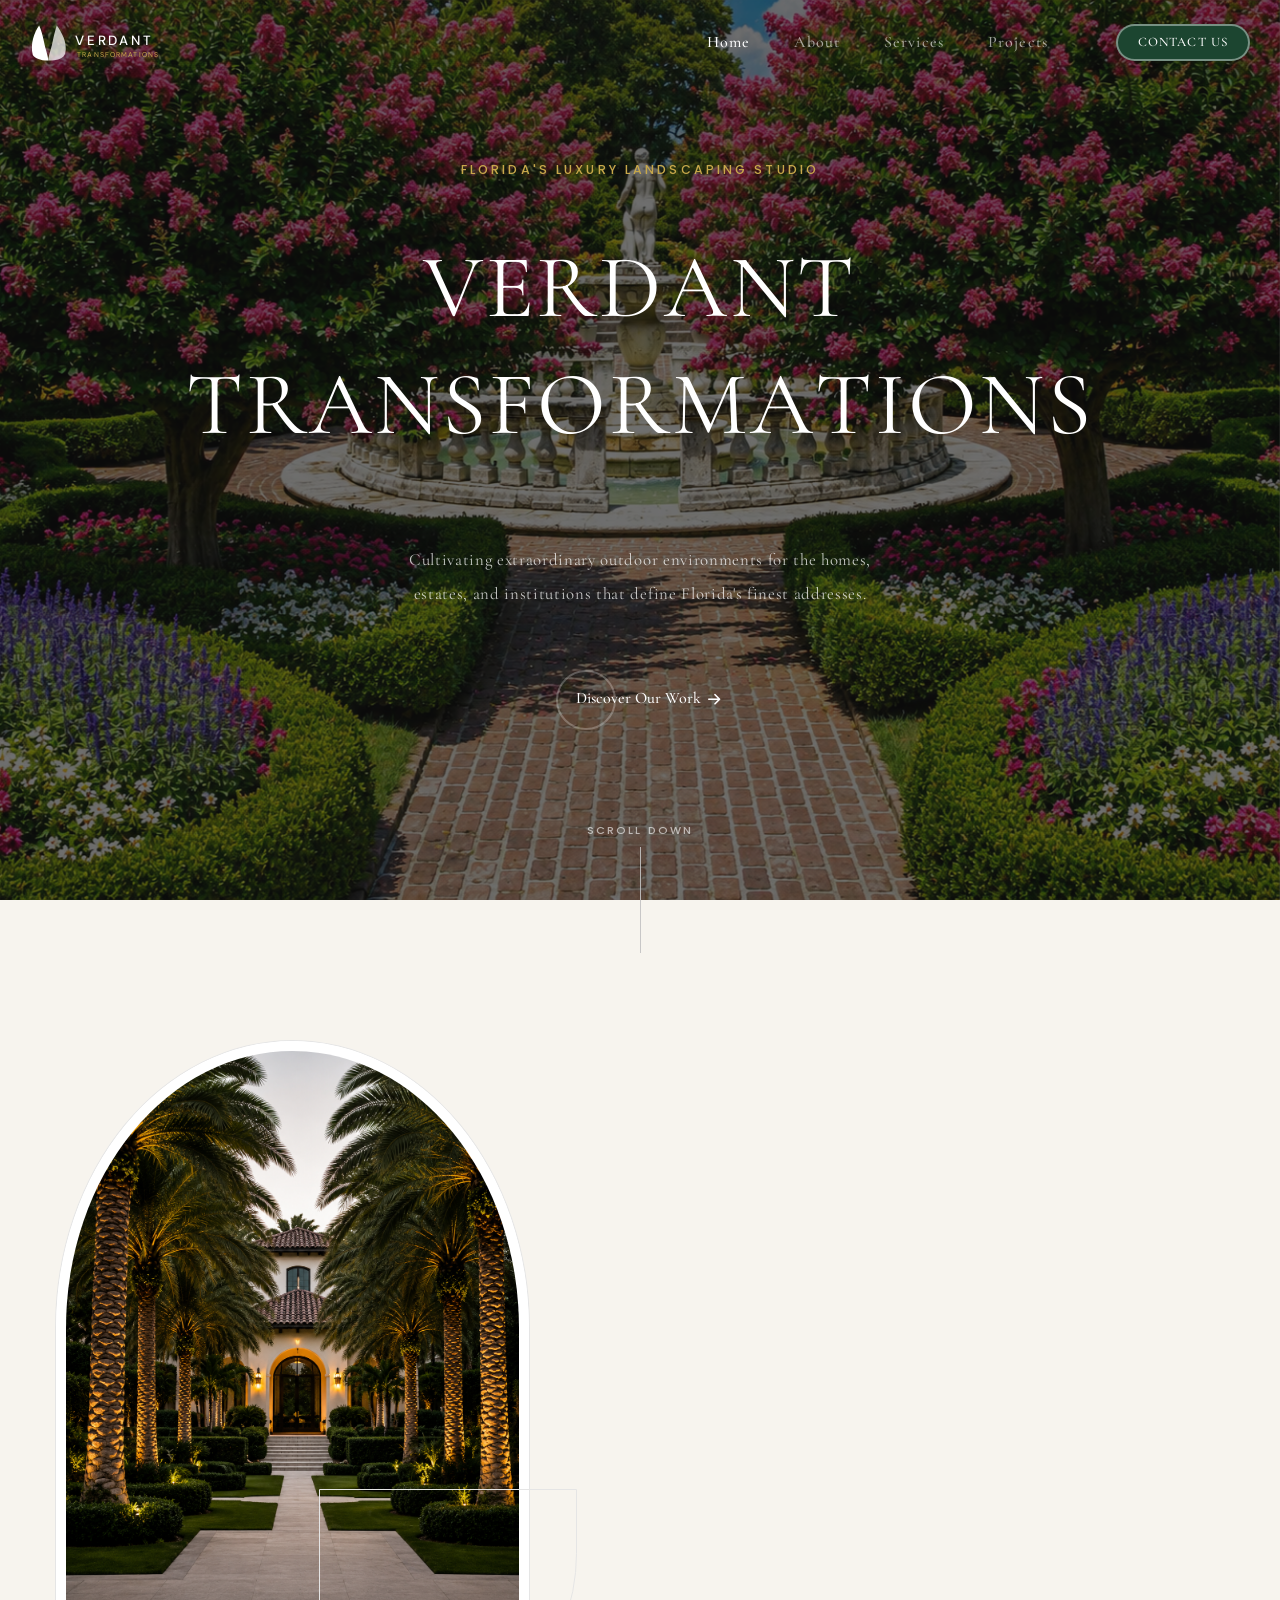
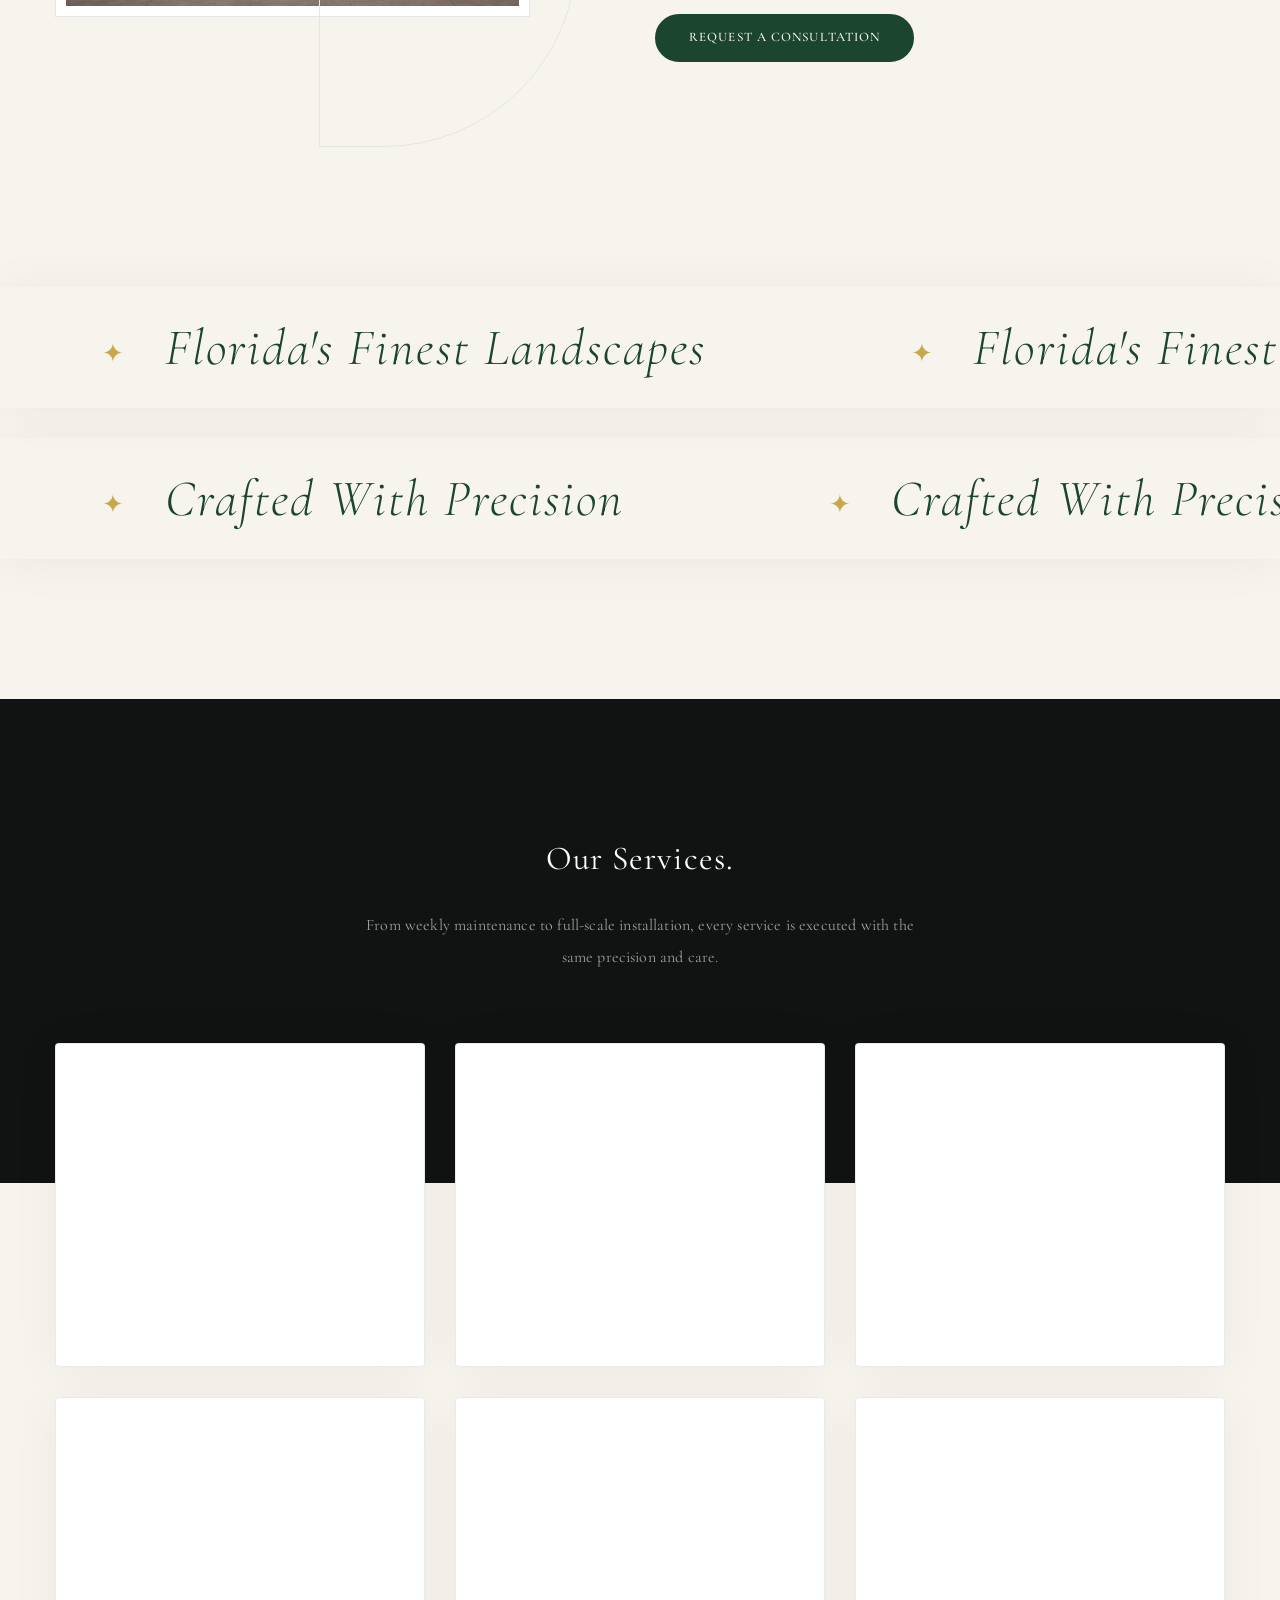
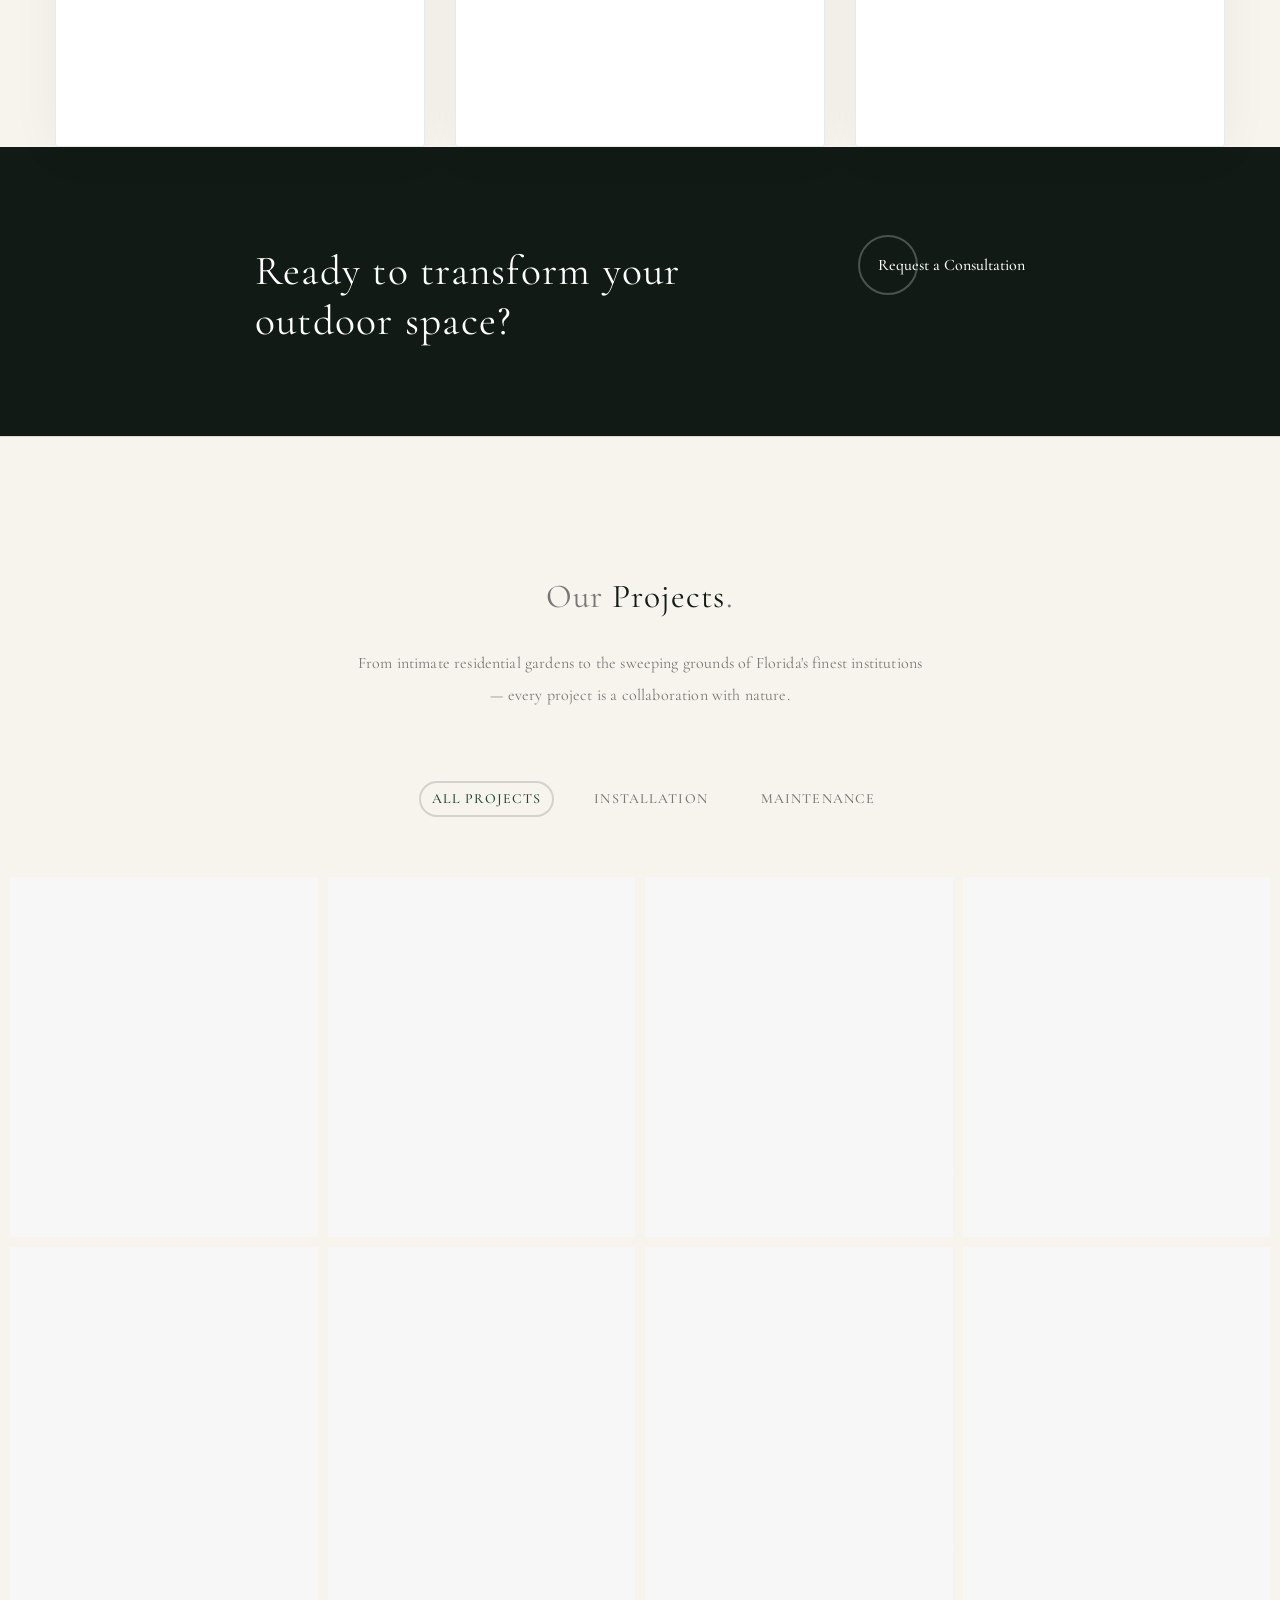
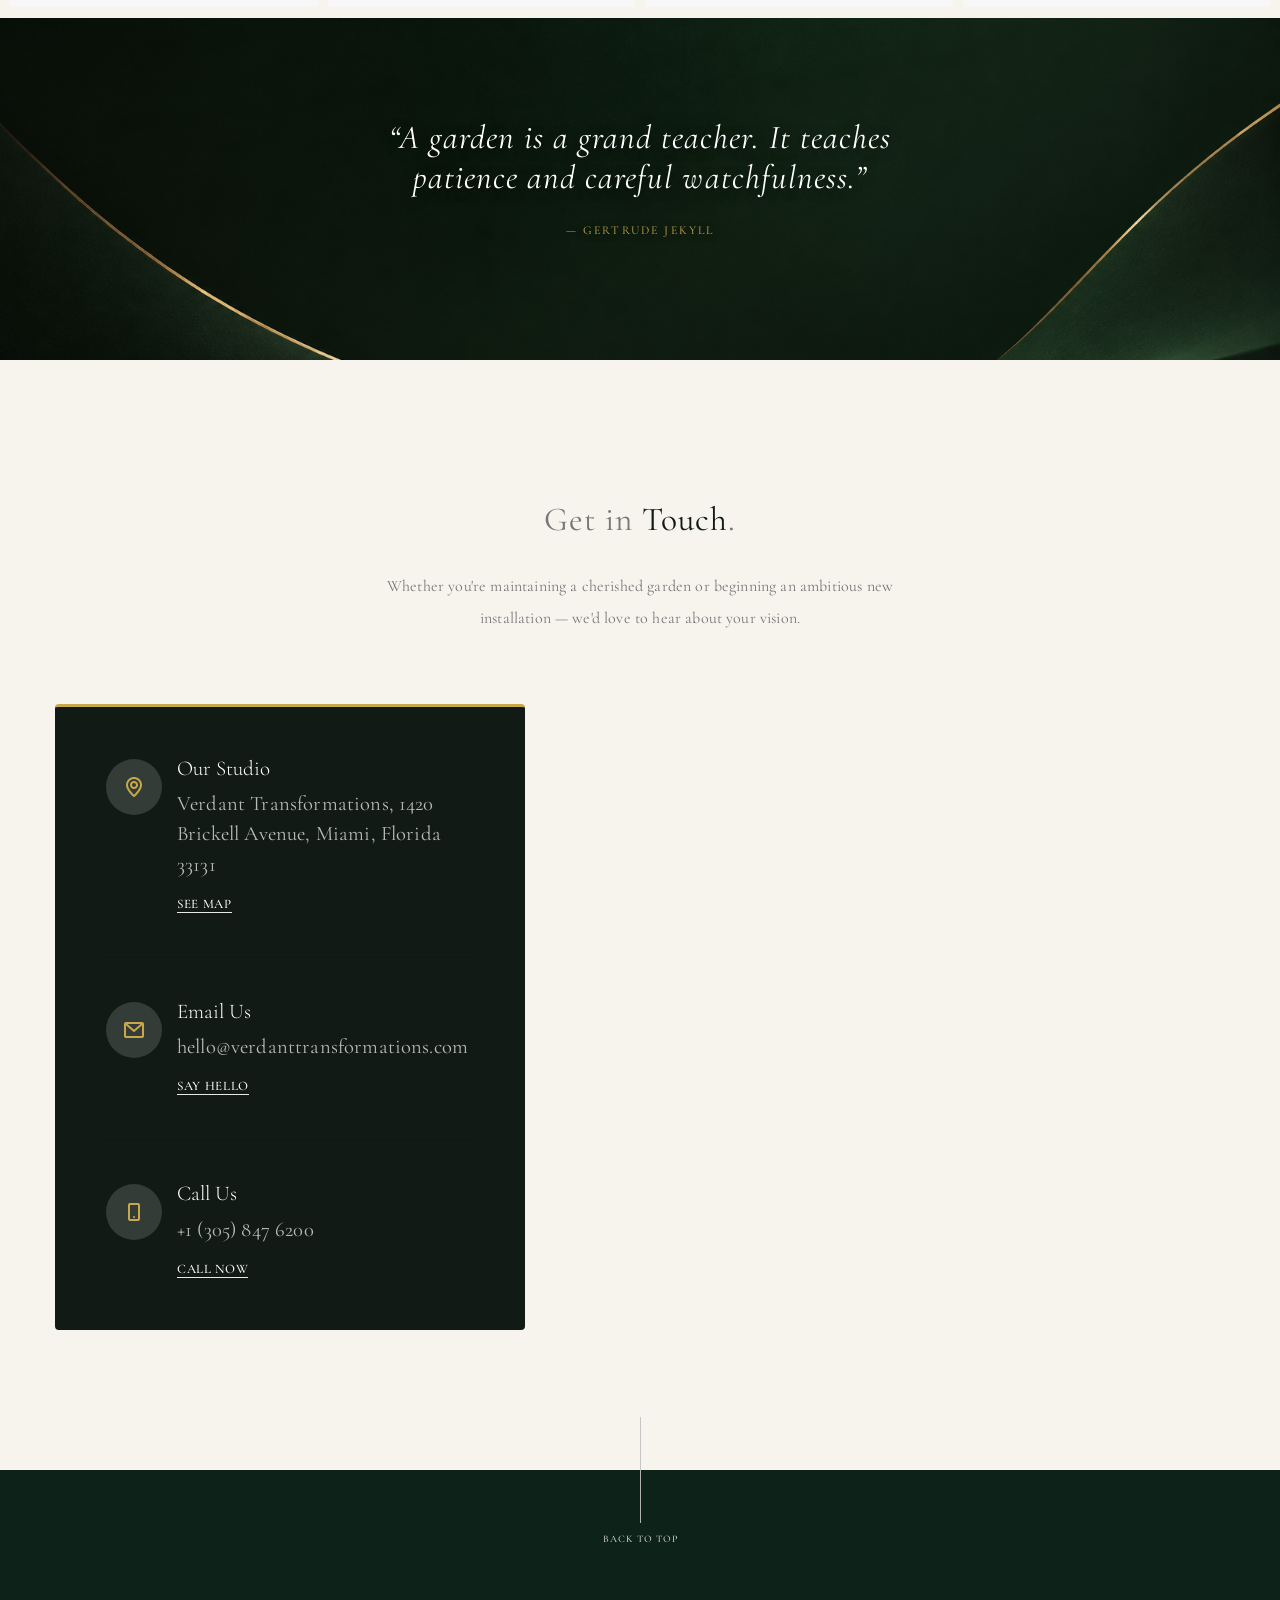
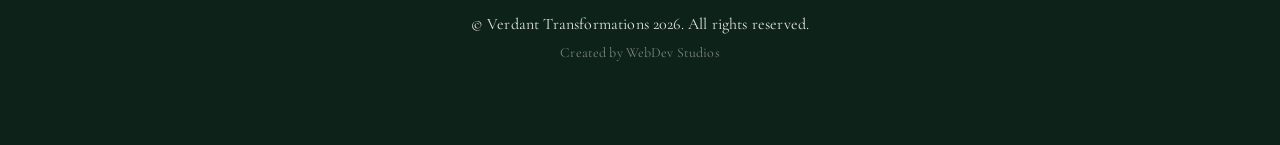
==== commit 28a55a5c: "Deploying to gh-pages from @ KyronS/verdant-estates@e1d8cd1ac6f598f35224efeb46abc6c96e93b207 🚀" ====
--- a/index.html
+++ b/index.html
@@ -1 +1 @@
-<!DOCTYPE html><html lang="en" class="no-mobile no-touch "><head><meta charSet="utf-8"/><meta name="viewport" content="width=device-width, initial-scale=1"/><link rel="stylesheet" href="/verdant-estates/_next/static/css/07a098635536dd3e.css" data-precedence="next"/><link rel="stylesheet" href="/verdant-estates/_next/static/css/77b6a9cfa2ea678b.css" data-precedence="next"/><link rel="stylesheet" href="/verdant-estates/_next/static/css/a2a18b560a141174.css" data-precedence="next"/><link rel="stylesheet" href="/verdant-estates/_next/static/css/61cd317ae304d117.css" data-precedence="next"/><link rel="stylesheet" href="/verdant-estates/_next/static/css/5f9f3b738c1d1dc4.css" data-precedence="next"/><link rel="stylesheet" href="/verdant-estates/_next/static/css/4636ae13b5034a36.css" data-precedence="next"/><link rel="stylesheet" href="/verdant-estates/_next/static/css/62fe7f1eac0d0428.css" data-precedence="next"/><link rel="preload" as="script" fetchPriority="low" href="/verdant-estates/_next/static/chunks/webpack-daff7d7f47f93602.js"/><script src="/verdant-estates/_next/static/chunks/fd9d1056-d91e4292767b3b05.js" async=""></script><script src="/verdant-estates/_next/static/chunks/23-979a2621fd015a60.js" async=""></script><script src="/verdant-estates/_next/static/chunks/main-app-eca17e590843fbcb.js" async=""></script><script src="/verdant-estates/_next/static/chunks/9dadc25a-3d204e36c2b6a21e.js" async=""></script><script src="/verdant-estates/_next/static/chunks/231-44c3879a8b08bb3d.js" async=""></script><script src="/verdant-estates/_next/static/chunks/173-5c725a4e9fed6127.js" async=""></script><script src="/verdant-estates/_next/static/chunks/741-f613f9f8a900112e.js" async=""></script><script src="/verdant-estates/_next/static/chunks/769-8cf77abb43bec801.js" async=""></script><script src="/verdant-estates/_next/static/chunks/380-7c9629afbb1506ef.js" async=""></script><script src="/verdant-estates/_next/static/chunks/app/page-e3b45dc2fbf74f09.js" async=""></script><script src="/verdant-estates/_next/static/chunks/app/layout-663ef71a34eb23c8.js" async=""></script><script src="/verdant-estates/_next/static/chunks/app/not-found-56fdcf7ba5c112ed.js" async=""></script><title>Verdant Estates — Luxury Landscaping, Florida</title><meta name="description" content="Verdant Estates crafts extraordinary outdoor environments across Florida — maintenance, installation, and landscape design for discerning clients."/><link rel="icon" href="/verdant-estates/favicon.ico" type="image/x-icon" sizes="32x32"/><link href="https://fonts.googleapis.com/css2?family=DM+Sans:wght@400;500;700&amp;display=swap" rel="stylesheet"/><link href="https://fonts.googleapis.com/css2?family=Roboto:ital,wght@0,400;0,500;1,400;1,500&amp;display=swap" rel="stylesheet"/><link href="https://fonts.googleapis.com/css2?family=Epilogue:wght@400;500&amp;family=Poppins&amp;display=swap" rel="stylesheet"/><link href="https://fonts.googleapis.com/css2?family=Inter:wght@400;500;600;700&amp;display=swap" rel="stylesheet"/><link href="https://fonts.googleapis.com/css2?family=Plus+Jakarta+Sans:ital,wght@0,400;0,500;0,600;1,400&amp;display=swap" rel="stylesheet"/><link href="https://fonts.googleapis.com/css2?family=Plus+Jakarta+Sans:ital,wght@0,300;0,400;0,500;0,600;1,400&amp;display=swap" rel="stylesheet"/><link href="https://fonts.googleapis.com/css2?family=Cormorant+Garamond:ital,wght@0,300;0,400;0,500;1,300;1,400;1,500&amp;display=swap" rel="stylesheet"/><script src="/verdant-estates/_next/static/chunks/polyfills-78c92fac7aa8fdd8.js" noModule=""></script></head><body class="appear-animate body"><div class="theme-elegant theme-verdant"><div class="page" id="top"><nav class="main-nav dark transparent stick-fixed wow-menubar"><div class="main-nav-sub full-wrapper"><div class="nav-logo-wrap local-scroll"><a href="#top" class="logo font-alt"><svg xmlns="http://www.w3.org/2000/svg" viewBox="0 0 190 54" height="38" style="width:auto;display:block" aria-label="Verdant Estates"><path d="M 38,2 C 44,10 54,26 50,42 C 48,48 42,52 26,52 C 26,46 30,36 32,26 C 34,16 36,8 38,2 Z" fill="white" fill-opacity="0.72"></path><path d="M 13,2 C 6,12 0,28 4,44 C 6,48 14,52 26,52 C 26,46 22,36 20,26 C 18,16 16,8 13,2 Z" fill="white"></path><text x="64" y="30" font-size="19" letter-spacing="4" fill="white" font-weight="500" style="font-family:inherit">VERDANT</text><text x="67" y="47" font-size="10" letter-spacing="5.5" fill="#c8a84b" font-weight="400" style="font-family:inherit">ESTATES</text></svg></a></div><div class="mobile-nav" role="button" tabindex="0"><i class="mobile-nav-icon"></i><span class="visually-hidden">Menu</span></div><div class="inner-nav desktop-nav"><ul class="clearlist scroll-nav local-scroll justify-content-end scrollspyLinks"><li class="scrollspy-link"><a class="" href="#home">Home</a></li><li class="scrollspy-link"><a class="" href="#about">About</a></li><li class="scrollspy-link"><a class="" href="#services">Services</a></li><li class="scrollspy-link"><a class="" href="#projects">Projects</a></li><li class="ms-3 me-2"></li><li><a href="#contact" class="opacity-1 no-hover"><span class="btn btn-mod btn-small btn-border-w btn-circle" data-btn-animate="y"><span class="btn-animate-y"><span class="btn-animate-y-1">Contact Us</span><span class="btn-animate-y-2" aria-hidden="true">Contact Us</span></span></span></a></li></ul></div></div></nav><main id="main"><!--$!--><template data-dgst="BAILOUT_TO_CLIENT_SIDE_RENDERING"></template><!--/$--><section class="page-section scrollSpysection pb-0" id="about"><div class="container position-relative"><div class="row"><div class="col-lg-6 d-flex align-items-center"><div class="w-100 pe-lg-5"><div class="composition-5"><div class="composition-5-decoration opacity-065"><img alt="" loading="lazy" width="228" height="228" decoding="async" data-nimg="1" style="color:transparent" src="/verdant-estates/assets/images/demo-slick/decoration-1.svg"/></div><div class="composition-5-image-1"><div class="composition-5-image-1-inner"><img alt="Verdant Estates landscape installation" data-wow-offset="200" loading="lazy" width="850" height="914" decoding="async" data-nimg="1" class="wow scaleOutIn" style="color:transparent" src="/verdant-estates/assets/images/demo-slick/hs-image-3.png"/></div></div><div class="composition-5-image-2"><div class="composition-5-image-2-inner"><img alt="Garden detail" data-wow-offset="0" loading="lazy" width="400" height="400" decoding="async" data-nimg="1" class="wow scaleOutIn" style="color:transparent" src="/verdant-estates/assets/images/demo-slick/hs-image-4.png"/></div></div></div></div></div><div class="col-lg-6 d-flex align-items-center order-first order-lg-last mb-md-60 mb-sm-40"><div class="w-100 wow fadeInUp"><p class="mb-30 mb-sm-20" style="font-size:0.72rem;font-family:&#x27;Poppins&#x27;, sans-serif;letter-spacing:0.22em;text-transform:uppercase;color:#c8a84b">About Verdant Estates</p><h3 class="section-title mb-30">Florida&#x27;s Premier Landscape Studio</h3><p class="text-gray mb-40">Founded in Miami, Verdant Estates brings together master horticulturalists, landscape architects, and irrigation engineers to deliver outdoor environments of rare distinction. From sprawling private estates to landmark public institutions, every project reflects our commitment to precision, beauty, and the unique character of Florida&#x27;s natural landscape.</p><div class="row features-list mt-n20 mb-50 mb-sm-30"><div class="col-sm-6 col-lg-12 col-xl-6 d-flex mt-20"><div class="features-list-icon"><i class="mi-check"></i></div><div class="features-list-text">Licensed Florida Landscape Architects</div></div><div class="col-sm-6 col-lg-12 col-xl-6 d-flex mt-20"><div class="features-list-icon"><i class="mi-check"></i></div><div class="features-list-text">20+ Years of Estate Experience</div></div><div class="col-sm-6 col-lg-12 col-xl-6 d-flex mt-20"><div class="features-list-icon"><i class="mi-check"></i></div><div class="features-list-text">Native &amp; Tropical Plant Specialists</div></div><div class="col-sm-6 col-lg-12 col-xl-6 d-flex mt-20"><div class="features-list-icon"><i class="mi-check"></i></div><div class="features-list-text">Full-Service: Design to Maintenance</div></div></div><div class="local-scroll wch-unset"><a href="#contact" class="btn btn-mod btn-color btn-large btn-circle btn-hover-anim mb-xs-10"><span>Request a Consultation</span></a> <a href="#services" class="link-hover-anim ms-2 ms-sm-5 me-2" data-link-animate="y"><span class="link-strong link-strong-unhovered">Our Services<!-- --> <i class="mi-arrow-right size-24" aria-hidden="true"></i></span><span class="link-strong link-strong-hovered" aria-hidden="true">Our Services<!-- --> <i class="mi-arrow-right size-24" aria-hidden="true"></i></span></a></div></div></div></div></div></section><div class="page-section overflow-hidden"><div class="marquee marquee-style-1 mb-30"><div class="marquee-track marquee-animation"><div>Florida&#x27;s Finest Landscapes</div><div aria-hidden="true">Florida&#x27;s Finest Landscapes</div><div aria-hidden="true">Florida&#x27;s Finest Landscapes</div><div aria-hidden="true">Florida&#x27;s Finest Landscapes</div><div aria-hidden="true">Florida&#x27;s Finest Landscapes</div><div aria-hidden="true">Florida&#x27;s Finest Landscapes</div><div aria-hidden="true">Florida&#x27;s Finest Landscapes</div><div aria-hidden="true">Florida&#x27;s Finest Landscapes</div><div aria-hidden="true">Florida&#x27;s Finest Landscapes</div><div aria-hidden="true">Florida&#x27;s Finest Landscapes</div><div aria-hidden="true">Florida&#x27;s Finest Landscapes</div><div aria-hidden="true">Florida&#x27;s Finest Landscapes</div></div></div><div class="marquee marquee-style-1"><div class="marquee-track marquee-animation"><div>Crafted With Precision</div><div aria-hidden="true">Crafted With Precision</div><div aria-hidden="true">Crafted With Precision</div><div aria-hidden="true">Crafted With Precision</div><div aria-hidden="true">Crafted With Precision</div><div aria-hidden="true">Crafted With Precision</div><div aria-hidden="true">Crafted With Precision</div><div aria-hidden="true">Crafted With Precision</div><div aria-hidden="true">Crafted With Precision</div><div aria-hidden="true">Crafted With Precision</div><div aria-hidden="true">Crafted With Precision</div><div aria-hidden="true">Crafted With Precision</div></div></div></div><section class="scrollSpysection" id="services"><div class="page-section bg-dark-1 bg-dark-alpha-70 light-content parallax-7 pb-140" style="background-image:url(/verdant-estates/assets/images/demo-elegant/section-bg-3.png)"><div class="container position-relative"><div class="row mb-70 mb-sm-50"><div class="col-md-8 offset-md-2 col-lg-6 offset-lg-3 text-center"><h2 class="section-title mb-30 mb-sm-20">Our Services.</h2><div class="text-gray">In visual design, form is described as the way an artist arranges elements in the entirety of a composition.</div></div></div></div></div><div class="container mt-n140 position-relative z-index-1"><div class="row mb-n30"><div class="col-md-6 col-lg-4 d-flex align-items-stretch mb-30"><div class="services-3-item round text-center"><div class="wow fadeInUpShort" data-wow-offset="50"><div class="services-3-icon"><svg xmlns="http://www.w3.org/2000/svg" width="64" height="64" viewBox="0 0 250 250" fill="none" stroke="currentColor" stroke-linecap="round" stroke-linejoin="round" stroke-miterlimit="1.5" aria-hidden="true"><g transform="matrix(0.743366,0,0,0.895803,74.1114,-7.28939)"><path d="M225.087,205.202C225.087,192.063 213.753,181.395 199.793,181.395L58.654,168.895L58.654,211.815L218.061,211.815C221.939,211.815 225.087,208.852 225.087,205.202Z" stroke-width="9.11"></path></g><g transform="matrix(0.895803,0,0,0.895803,56.4003,-7.28939)"><path d="M68.444,168.895L0,145.145L0,178.48C0,196.878 14.937,211.815 33.335,211.815L68.962,211.815L68.444,168.895Z" stroke-width="8.37"></path></g><g transform="matrix(0.895803,0,0,0.895803,56.4003,-18.7613)"><path d="M0,145.145L80.754,173.167" stroke-width="8.37"></path></g><g transform="matrix(0.895803,0,0,0.895803,22.886,-8.45647)"><path d="M-20.367,88.738L37.413,133.642" stroke-width="8.37"></path></g><g transform="matrix(0.935004,0.0881322,-0.0536662,0.569351,38.9598,32.2777)"><path d="M172.64,152.025C172.64,146.621 169.969,142.234 166.678,142.234L111.832,142.234C108.542,142.234 105.871,146.621 105.871,152.025L105.871,171.605C105.871,177.008 108.542,181.395 111.832,181.395L166.678,181.395C169.969,181.395 172.64,177.008 172.64,171.605L172.64,152.025Z" stroke-width="9.65"></path></g><path d="M181.188,127.385L187.172,127.949C190.248,128.239 192.51,130.972 192.22,134.048L191.169,145.196C190.879,148.273 188.146,150.535 185.07,150.245L133.789,145.411C130.712,145.121 128.45,142.388 128.74,139.312L128.772,138.975L174.07,143.245C177.146,143.535 179.879,141.273 180.169,138.196L181.188,127.385Z" stroke-width="6"></path><g transform="matrix(1.06858,0.100723,-0.0321997,0.34161,18.5669,49.5392)"><path d="M172.64,152.025C172.64,146.621 171.237,142.234 169.51,142.234L109,142.234C107.273,142.234 105.871,146.621 105.871,152.025L105.871,171.605C105.871,177.008 107.273,181.395 109,181.395L169.51,181.395C171.237,181.395 172.64,177.008 172.64,171.605L172.64,152.025Z" stroke-width="9.41"></path></g><g transform="matrix(0.919691,0,0,0.895803,101.658,2.10716)"><ellipse cx="142.92" cy="201.325" rx="13.636" ry="13.986" stroke-width="8.26"></ellipse></g><g transform="matrix(0.919691,0,0,0.895803,7.25644,2.10716)"><ellipse cx="142.92" cy="201.325" rx="13.636" ry="13.986" stroke-width="8.26"></ellipse></g><g transform="matrix(0.982542,0,0,0.982542,0.219582,-29.7197)"><path d="M4.5,102.545L8.402,86.241" stroke-width="7.63"></path></g></svg></div><h3 class="services-3-title">Lawn Maintenance</h3><div class="services-3-text">Precision weekly lawn care for Florida&#x27;s climate — mowing, edging, fertilisation, and year-round pest management to keep your turf immaculate.</div></div></div></div><div class="col-md-6 col-lg-4 d-flex align-items-stretch mb-30"><div class="services-3-item round text-center"><div class="wow fadeInUpShort" data-wow-offset="50"><div class="services-3-icon"><svg xmlns="http://www.w3.org/2000/svg" width="64" height="64" viewBox="0 0 512 512" fill="currentColor" aria-hidden="true"><path d="M512,295.913c0-9.237-6.972-16.842-15.94-17.849c5.629-7.053,5.18-17.361-1.35-23.892 c-6.531-6.531-16.839-6.979-23.892-1.35c-1.007-8.968-8.612-15.94-17.849-15.94c-9.237,0-16.842,6.972-17.849,15.94 c-7.053-5.629-17.361-5.182-23.892,1.35c-6.531,6.531-6.979,16.839-1.35,23.892c-8.967,1.007-15.94,8.612-15.94,17.849 c0,9.237,6.972,16.842,15.94,17.849c-5.629,7.053-5.182,17.361,1.35,23.892c3.152,3.152,7.185,4.873,11.305,5.192 c-2.635,12.025-5.978,30.95-8.53,57.754l-19.653-16.378c-3.674-3.06-9.133-2.565-12.198,1.109 c-3.062,3.675-2.565,9.134,1.108,12.197l29.032,24.194c-0.185,2.744-0.361,5.558-0.525,8.432h-48.394 c-6.377,0-11.547,5.169-11.547,11.547c0,6.378,5.17,11.547,11.547,11.547h112.696c6.377,0,11.547-5.169,11.547-11.547 c0-6.378-5.17-11.547-11.547-11.547h-46.95c2.346-39.703,6.725-66.399,9.979-81.785c3.294,4.009,8.278,6.575,13.871,6.575 c9.237,0,16.842-6.972,17.849-15.94c7.053,5.629,17.361,5.18,23.892-1.35c6.531-6.531,6.979-16.839,1.35-23.892 C505.028,312.755,512,305.15,512,295.913z M452.969,319.012c-12.757,0-23.099-10.342-23.099-23.099 c0-12.757,10.342-23.099,23.099-23.099c12.757,0,23.099,10.342,23.099,23.099C476.067,308.67,465.726,319.012,452.969,319.012z"></path><circle cx="360.847" cy="115.651" r="56.901" fill="currentColor"></circle><path d="M352.342,327.379l-87.811-50.442l8.961-80.116l10.875,69.605l30.427-34.845c13.879-16.062,12.108-40.334-3.954-54.212 l-49.488-42.76c-16.943-14.64-42.811-11.747-56.093,6.311L101.945,280.873c-15.498,20.994-12.632,50.337,6.686,67.878 c14.654,13.305,30.665,27.733,46.709,42.065l-124.193-0.858c-0.073,0-0.146-0.001-0.218-0.001 c-16.983,0-30.811,13.709-30.929,30.72c-0.118,17.085,13.636,31.029,30.72,31.147l206.101,1.422c0.072,0,0.144,0.001,0.216,0.001 c28.33-0.001,41.74-35.124,20.606-54.003l-49.505-44.223l11.578-13.4c-10.845-6.23-8.442-4.85-19.128-10.988 c-16.113-9.256-22.58-28.847-15.861-45.614l37.529-93.929l-10.839,96.915c-1.141,10.201,3.878,20.106,12.778,25.218 l102.468,58.861c12.348,7.094,28.103,2.828,35.191-9.512C368.945,350.226,364.687,334.47,352.342,327.379z"></path></svg></div><h3 class="services-3-title">Garden Installation</h3><div class="services-3-text">Bespoke tropical and ornamental garden installations that transform blank ground into lush, layered living environments.</div></div></div></div><div class="col-md-6 col-lg-4 d-flex align-items-stretch mb-30"><div class="services-3-item round text-center"><div class="wow fadeInUpShort" data-wow-offset="50"><div class="services-3-icon"><svg xmlns="http://www.w3.org/2000/svg" width="64" height="64" viewBox="0 0 460.688 460.688" aria-hidden="true"><path d="M451.033,32.646c-15.09-28.506-44.849-36.768-74.349-21.143c-19.105,10.117-27.674,26.67-30.532,43.739l-10.48-18.484c-4.322-8.166-15.013-14.535-22.061-10.806l-140.406,74.32c-7.048,3.729-7.793,16.151-3.471,24.317l22.49,46.302l-118.642-22.51c-1.052-11.513-4.619-19.354-10.155-20.024c-7.956-0.966-16.208,14.296-18.57,33.794c-2.371,19.479,2.219,36.194,10.174,37.15c6.087,0.741,12.389-7.89,16.086-20.705l161.021,74.6l24.93,51.8c4.321,8.166,12.871,10.5,19.919,6.77l153.172-81.08c7.048-3.729,9.926-12.106,5.613-20.272l-15.177-26.192c4.169-21.085,13.005-38.03,21.277-55.243C456.58,98.331,470.694,69.777,451.033,32.646zM409.513,165.134L363.077,84.6c-3.156-17.27-3.634-45.068,21.42-58.331c21.64-11.456,41.052-6.005,51.953,14.573c15.711,29.682,4.695,52.622-9.247,81.664C421.007,135.396,414.438,149.375,409.513,165.134z M66.936,409.169c5.288,0,9.562-4.284,9.562-9.562V256.169c0-5.278-4.274-9.562-9.562-9.562s-9.562,4.283-9.562,9.562v143.438C57.374,404.885,61.648,409.169,66.936,409.169z M9.562,409.169c5.288,0,9.562-4.284,9.562-9.562V227.481c0-5.278-4.274-9.562-9.562-9.562S0,222.204,0,227.481v172.125C-0.001,404.885,4.273,409.169,9.562,409.169z M38.249,294.419c5.288,0,9.562-4.284,9.562-9.562v-57.375c0-5.278-4.274-9.562-9.562-9.562s-9.562,4.284-9.562,9.562v57.375C28.686,290.135,32.961,294.419,38.249,294.419z M38.249,370.919c5.288,0,9.562-4.284,9.562-9.562v-47.812c0-5.277-4.274-9.562-9.562-9.562s-9.562,4.285-9.562,9.562v47.812C28.686,366.635,32.961,370.919,38.249,370.919z M38.249,447.419c5.288,0,9.562-4.284,9.562-9.562v-47.812c0-5.278-4.274-9.562-9.562-9.562s-9.562,4.283-9.562,9.562v47.812C28.686,443.135,32.961,447.419,38.249,447.419z M57.374,447.419c0,5.279,4.274,9.562,9.562,9.562s9.562-4.284,9.562-9.562v-19.125c0-5.278-4.274-9.562-9.562-9.562s-9.562,4.284-9.562,9.562V447.419z M9.562,456.982c5.288,0,9.562-4.284,9.562-9.562v-19.125c0-5.278-4.274-9.562-9.562-9.562S0,423.016,0,428.294v19.125C-0.001,452.699,4.273,456.982,9.562,456.982z"></path></svg></div><h3 class="services-3-title">Irrigation Systems</h3><div class="services-3-text">Smart irrigation design and installation that conserves water while sustaining your landscape through Florida&#x27;s dry seasons.</div></div></div></div><div class="col-md-6 col-lg-4 d-flex align-items-stretch mb-30"><div class="services-3-item round text-center"><div class="wow fadeInUpShort" data-wow-offset="50"><div class="services-3-icon"><svg xmlns="http://www.w3.org/2000/svg" width="64" height="64" viewBox="0 0 406.891 406.891" aria-hidden="true"><path d="M97.909,288.688l-50.653,72.339c-1.556,2.222-4.038,3.412-6.56,3.412c-1.585,0-3.186-0.469-4.582-1.447c-3.619-2.534-4.499-7.522-1.964-11.142l50.653-72.339c2.534-3.619,7.524-4.498,11.142-1.964C99.564,280.081,100.444,285.069,97.909,288.688z M126.258,298.771c-3.62-2.534-8.607-1.654-11.142,1.964l-50.654,72.34c-2.535,3.62-1.655,8.608,1.964,11.142c1.396,0.978,2.997,1.447,4.582,1.447c2.521,0,5.004-1.189,6.56-3.412l50.654-72.34C130.757,306.293,129.877,301.305,126.258,298.771z M345.294,289.831c-2.533-3.62-7.523-4.499-11.142-1.964c-3.619,2.534-4.499,7.523-1.964,11.142l20.416,29.156c2.395,3.419,3.31,7.591,2.576,11.746c-0.732,4.156-3.02,7.763-6.44,10.158c-3.619,2.534-4.499,7.522-1.965,11.142c1.557,2.223,4.038,3.412,6.561,3.412c1.584,0,3.186-0.47,4.582-1.447c6.921-4.846,11.545-12.122,13.02-20.486c1.476-8.364-0.381-16.782-5.228-23.703L345.294,289.831z M403.515,350.279c-2.94,16.678-12.149,31.183-25.928,40.844c-0.013,0.009-0.024,0.017-0.036,0.025c-28.593,20.018-68.137,13.045-88.156-15.544l-47.574-67.944c-1.218-1.738-1.694-3.889-1.326-5.978c0.369-2.089,1.553-3.947,3.29-5.164l21.078-14.758l-10.666-15.232c-4.516-6.449-6.247-14.294-4.873-22.088c0.896-5.081,3.038-9.731,6.209-13.604l-47.136-67.316l-47.137,67.318c8.176,9.994,9.102,24.604,1.341,35.69l-10.666,15.231l2.028,1.419c14.116,9.888,17.559,29.414,7.676,43.529l-53.757,76.771c-1.556,2.223-4.038,3.412-6.56,3.412c-1.585,0-3.185-0.469-4.582-1.447c-3.619-2.534-4.499-7.522-1.965-11.142l53.757-76.771c4.823-6.89,3.143-16.42-3.747-21.246l-8.581-6.007c-1.738-1.217-2.922-3.074-3.29-5.164c-0.369-2.09,0.107-4.24,1.325-5.979l15.255-21.786c4.285-6.122,2.798-14.587-3.314-18.882c-0.007-0.004-0.013-0.009-0.02-0.013c-0.005-0.004-0.011-0.008-0.017-0.012c-2.944-2.055-6.539-2.839-10.116-2.208c-3.587,0.632-6.698,2.604-8.761,5.55l-10.668,15.233l1.295,0.906c3.619,2.534,4.498,7.523,1.964,11.142c-2.532,3.62-7.522,4.499-11.142,1.964l-7.832-5.484c-0.005-0.003-0.01-0.007-0.016-0.011l-8.927-6.25c-3.315-2.322-7.362-3.209-11.393-2.499c-4.03,0.71-7.528,2.928-9.85,6.244l-53.755,76.771c-2.535,3.62-7.521,4.499-11.143,1.965c-3.619-2.534-4.499-7.522-1.965-11.142l53.755-76.771c4.772-6.817,11.939-11.372,20.179-12.824c8.244-1.453,16.532,0.376,23.349,5.149l2.374,1.662l10.667-15.233c4.513-6.447,11.292-10.755,19.089-12.13c5.083-0.897,10.183-0.473,14.906,1.18l50.476-72.087l-61.25-87.473l-12.325,8.63c-2.838,1.986-6.631,1.922-9.398-0.161l-24.843-18.69c-2.047-1.54-3.233-3.968-3.189-6.529s1.312-4.947,3.41-6.417l53.536-37.485c2.098-1.47,4.772-1.846,7.196-1.01c2.422,0.835,4.298,2.779,5.045,5.23l9.065,29.737c1.01,3.313-0.227,6.9-3.063,8.886l-12.327,8.631l57.909,82.702l57.909-82.703l-12.325-8.63c-2.837-1.987-4.073-5.573-3.063-8.887l9.067-29.737c0.747-2.45,2.623-4.395,5.045-5.229c2.422-0.836,5.098-0.46,7.196,1.01l53.536,37.485c2.099,1.469,3.366,3.855,3.41,6.417c0.044,2.562-1.143,4.989-3.189,6.529l-24.845,18.69c-2.768,2.083-6.561,2.146-9.398,0.16l-12.327-8.632l-61.249,87.474l50.478,72.089c12.189-4.266,26.234-0.136,33.995,10.949l-0.001-0.001l10.668,15.233l21.076-14.757c3.618-2.535,8.607-1.655,11.143,1.965l47.574,67.944C402.758,316.793,406.458,333.586,403.515,350.279z M267.915,34.516l28.244,19.776l11.397-8.574l-35.481-24.844L267.915,34.516z M148.88,34.516l-4.158-13.641l-35.481,24.844l11.396,8.574l14.064-9.848c0.02-0.014,0.038-0.027,0.057-0.04c0.02-0.013,0.038-0.026,0.058-0.04L148.88,34.516z M379.99,312.17l-42.986-61.391l-21.076,14.757c-0.008,0.005-0.015,0.01-0.021,0.015l-7.826,5.48c-3.618,2.534-8.607,1.655-11.142-1.964c-2.535-3.619-1.655-8.608,1.964-11.142l1.295-0.906l-10.667-15.232l-0.001,0c-4.289-6.128-12.767-7.622-18.896-3.331c-2.948,2.064-4.92,5.176-5.553,8.762c-0.632,3.585,0.157,7.184,2.223,10.133l15.255,21.786c2.534,3.619,1.654,8.607-1.965,11.142l-21.078,14.758l42.987,61.391c14.952,21.356,44.488,26.57,65.852,11.628c0.007-0.005,0.015-0.011,0.021-0.016c10.298-7.21,17.182-18.056,19.383-30.54S387.201,322.469,379.99,312.17z"></path></svg></div><h3 class="services-3-title">Landscape Design</h3><div class="services-3-text">Bespoke landscape architecture translating your vision into a cohesive, sustainable outdoor environment — from concept sketches to final planting plans.</div></div></div></div><div class="col-md-6 col-lg-4 d-flex align-items-stretch mb-30"><div class="services-3-item round text-center"><div class="wow fadeInUpShort" data-wow-offset="50"><div class="services-3-icon"><svg xmlns="http://www.w3.org/2000/svg" width="150" height="300" viewBox="0 0 150 300" aria-hidden="true"><path d="M142.4,42.9c2-4.3,6.6-8.3,14.6-11.5V14.6l8.7,13.8c2.9-0.9,6.3-1.6,9.3-2.2V9l9.8,15.8  c1.7-0.2,3.2-0.3,5.2-0.4V9l9.4,15.2c8.6,0.2,17.3,1.4,25.3,3.9C220.9,16,200.4,5,196.9,4.3c-35.7-10.9-68.8,20-69.4,28.3  C115.5-1,60.6,1,34.9,30.7c20.1-5.2,76.4-2.8,80.4,15.5c-12.6-2.8-60.7-31.6-87,48.5c52.3-30.9,76.1-42.3,81.9-38.2  c-39.1,13.8-25.6,52.1-25.6,52.1s13.7-32.1,30.1-35l2.8,0.2c-15.6,60.8-22.5,112-3.8,174H63v8h124v-8h-42.5  c-24.1-57-20.3-111-7.6-173.1l2.6,0.2c8.9,4.9,26.5,33.6,29.8,42.9c6.3-22.6-0.5-42.7-19.1-57.1c2.8-1.6,8.9-1.5,16.5-0.3l2.5-14  l7.3,15.8l-0.2,0c2.9,0.6,5.8,1.3,8.8,2.1l4.5-18l4.8,20.6c2.3,0.7,4.5,1.3,6.6,2l4.2-16.7l4.6,19.7c6.9,2.4,12.3,4.7,14.8,6.1  C223.3,61.5,201.4,21,142.4,42.9z"></path></svg></div><h3 class="services-3-title">Tree &amp; Palm Care</h3><div class="services-3-text">Professional arborist services for Florida&#x27;s native trees and signature palms — trimming, health assessments, and structural pruning.</div></div></div></div><div class="col-md-6 col-lg-4 d-flex align-items-stretch mb-30"><div class="services-3-item round text-center"><div class="wow fadeInUpShort" data-wow-offset="50"><div class="services-3-icon"><svg xmlns="http://www.w3.org/2000/svg" width="64" height="64" viewBox="0 0 511.999 511.999" aria-hidden="true"><path d="M470.956,433.845c-1.192-2.06-2.501-4.029-3.907-5.915v-33.666c21.175-4.52,37.043-22.455,37.043-43.844v-34.177c0-5.771-4.678-10.449-10.449-10.449c-4.341,0-8.545,0.59-12.549,1.666c-7.463-12.108-17.602-20.058-18.089-20.435c-3.769-2.924-9.039-2.923-12.808,0c-0.487,0.377-10.627,8.327-18.089,20.434c-4.003-1.075-8.207-1.664-12.547-1.664c-2.773,0-5.432,1.102-7.392,3.064c-1.96,1.961-3.059,4.622-3.057,7.395l0.031,34.166c0,21.386,15.853,39.32,37.008,43.842v15.923c-8.519-4.415-18.115-6.856-28.104-6.856c-16.4,0-31.604,6.497-42.763,17.422V316.655c21.175-4.519,37.043-22.455,37.043-43.844v-34.177c0-5.771-4.678-10.449-10.449-10.449c-4.341,0-8.545,0.59-12.548,1.666c-7.463-12.108-17.603-20.058-18.09-20.435c-3.769-2.924-9.039-2.923-12.808,0c-0.487,0.377-10.627,8.326-18.088,20.434c-4.003-1.075-8.208-1.666-12.547-1.666c-2.773,0-5.432,1.102-7.392,3.064c-1.96,1.961-3.059,4.622-3.057,7.395l0.031,34.167c0,21.386,15.852,39.319,37.008,43.842v117.026c-0.51-0.018-1.018-0.049-1.529-0.049c-25.063,0-45.453,20.39-45.453,45.453c0,10.654,3.767,21.015,10.606,29.177c1.985,2.37,4.918,3.738,8.009,3.738h167.365c3.091,0,6.024-1.369,8.009-3.738c6.839-8.162,10.606-18.523,10.606-29.177C511.999,455.51,493.958,436.068,470.956,433.845z M456.599,309.647c1.928,2.1,4.027,4.664,5.919,7.546c-2.146,1.82-4.133,3.813-5.915,5.975c-1.784-2.163-3.772-4.157-5.919-5.977C452.574,314.308,454.673,311.745,456.599,309.647z M430.04,350.411l-0.02-21.666c9.385,3.853,16.028,12.712,16.127,23.001c0.055,5.731,4.717,10.349,10.449,10.349h0.015c5.731,0,10.393-4.616,10.449-10.348c0.099-10.293,6.746-19.156,16.134-23.007v21.68c0,13.039-12.178,24.056-26.594,24.056C442.202,374.477,430.04,363.46,430.04,350.411z M364.834,232.039c1.928,2.1,4.027,4.664,5.918,7.547c-2.145,1.819-4.133,3.813-5.915,5.974c-1.784-2.163-3.772-4.157-5.919-5.977C360.81,236.701,362.908,234.138,364.834,232.039z M338.276,272.804l-0.02-21.666c9.385,3.852,16.028,12.712,16.127,23.001c0.055,5.731,4.717,10.349,10.449,10.349h0.014c5.731,0,10.393-4.616,10.449-10.348c0.1-10.292,6.746-19.156,16.135-23.007v21.681c0,13.039-12.178,24.056-26.594,24.056C350.438,296.869,338.276,285.853,338.276,272.804z M487.957,491.102H331.446c-2.046-3.648-3.144-7.79-3.144-12.016c0-13.54,11.015-24.555,24.555-24.555c4.191,0,8.331,1.078,11.972,3.119c2.721,1.523,5.982,1.752,8.888,0.625c2.908-1.13,5.159-3.498,6.139-6.459c5.46-16.501,20.807-27.587,38.19-27.587c15.975,0,30.444,9.465,36.86,24.112c1.753,4.003,5.811,6.507,10.177,6.238c0.484-0.028,0.971-0.048,1.462-0.048c13.54,0,24.555,11.015,24.555,24.555C491.102,483.312,490.003,487.454,487.957,491.102z M511.985,65.829C511.985,29.531,482.454,0,446.156,0c-28.997,0-54.006,18.677-62.631,45.553c-25.115,0.292-48.128,14.749-59.551,36.838c-28.25,0.784-51.604,21.625-56.436,48.83h-50.916c-5.771,0-10.449,4.678-10.449,10.449c0,5.771,4.678,10.449,10.449,10.449h60.447c5.771,0,10.449-4.678,10.449-10.449c0-21.176,17.092-38.404,38.103-38.404c1.258,0,2.588,0.07,3.954,0.208c4.7,0.472,9.135-2.265,10.815-6.682c6.906-18.156,24.551-30.354,43.908-30.354c19.358,0,37.003,12.198,43.908,30.354c1.68,4.417,6.12,7.151,10.815,6.682c1.365-0.138,2.694-0.208,3.951-0.208c17.419,0,32.147,11.841,36.674,27.955h-124.27c-5.771,0-10.449,4.678-10.449,10.449c0,5.771,4.678,10.449,10.449,10.449h136.151c5.771,0,10.449-4.678,10.449-10.449c0-11.067-3.032-21.433-8.305-30.308C505.399,99.187,511.985,83.074,511.985,65.829z M479.903,95.473c-9.719-7.864-21.949-12.712-35.282-13.082c-8.364-16.177-22.949-28.26-40.021-33.686c6.773-16.564,22.964-27.807,41.556-27.807c24.775,0,44.931,20.156,44.931,44.931C491.087,76.932,487.081,87.348,479.903,95.473z M121.668,24.085C113.236,9.43,97.384,0,80.201,0C63.018,0,47.166,9.43,38.735,24.085C17.095,25.781,0.004,44.014,0.004,66.182c0,5.771,4.678,10.449,10.449,10.449c5.771,0,10.449-4.678,10.449-10.449c0-11.76,9.48-21.328,21.133-21.328c0.694,0,1.437,0.04,2.208,0.117c4.699,0.479,9.132-2.265,10.813-6.682c3.956-10.402,14.061-17.39,25.145-17.39c11.084,0,21.191,6.988,25.147,17.391c1.679,4.415,6.109,7.156,10.813,6.682c0.77-0.077,1.512-0.117,2.206-0.117c7.895,0,14.793,4.391,18.421,10.879H61.388c-5.771,0-10.449,4.678-10.449,10.449s4.678,10.449,10.449,10.449h88.562c5.771,0,10.449-4.678,10.449-10.449C160.4,44.014,143.309,25.782,121.668,24.085z M323.506,131.221h-0.163c-5.771,0-10.449,4.678-10.449,10.449s4.678,10.449,10.449,10.449h0.163c5.771,0,10.449-4.678,10.449-10.449C333.955,135.899,329.277,131.221,323.506,131.221z M183.349,131.221h-0.163c-5.771,0-10.449,4.678-10.449,10.449c0,5.771,4.678,10.449,10.449,10.449h0.163c5.771,0,10.449-4.678,10.449-10.449C193.798,135.899,189.12,131.221,183.349,131.221z M195.692,238.518c-16.709,0-30.303,13.593-30.303,30.302c0,16.709,13.594,30.302,30.303,30.302c16.708,0,30.301-13.594,30.301-30.302C225.993,252.111,212.4,238.518,195.692,238.518z M195.692,278.224c-5.187,0-9.405-4.219-9.405-9.404c0-5.185,4.219-9.404,9.405-9.404c5.185,0,9.403,4.219,9.403,9.404C205.095,274.005,200.877,278.224,195.692,278.224z M310.113,350.717c-4.341,0-8.545,0.59-12.549,1.666c-7.463-12.108-17.602-20.058-18.089-20.435c-3.769-2.924-9.039-2.923-12.808,0c-0.487,0.377-10.628,8.327-18.089,20.434c-4.003-1.075-8.207-1.666-12.547-1.666c-2.773,0-5.432,1.102-7.392,3.064c-1.96,1.961-3.059,4.622-3.057,7.395l0.031,34.166c0,21.386,15.852,39.32,37.008,43.842v37.141l-4.081-4.081c-4.08-4.08-10.697-4.08-14.778,0c-4.08,4.08-4.08,10.697,0,14.778l4.081,4.081h-41.703V344.173c6.532-2.383,11.991-6.936,15.498-12.838c9.966,2.534,20.901-0.138,28.729-7.966c7.824-7.827,10.496-18.76,7.962-28.725c8.842-5.252,14.684-14.874,14.684-25.948c0-11.073-5.842-20.695-14.684-25.948c2.534-9.965-0.138-20.899-7.964-28.728c-7.827-7.826-18.76-10.499-28.727-7.963c-5.253-8.841-14.874-14.683-25.947-14.683c-11.073,0-20.695,5.843-25.948,14.684c-9.968-2.535-20.899,0.137-28.728,7.963c-7.826,7.828-10.499,18.761-7.963,28.727c-8.841,5.253-14.683,14.874-14.683,25.948c0,11.075,5.841,20.696,14.683,25.948c-2.535,9.967,0.138,20.9,7.964,28.727c7.826,7.826,18.759,10.499,28.727,7.963c3.507,5.902,8.966,10.455,15.499,12.839v146.929h-16.49c3.995-8.24,6.154-17.349,6.154-26.645c0-33.705-27.421-61.127-61.127-61.127c-18.986,0-36.575,8.876-47.974,23.266v-18.542c21.175-4.52,37.043-22.455,37.043-43.844v-34.177c0-5.771-4.678-10.449-10.449-10.449c-4.341,0-8.545,0.59-12.549,1.666c-7.463-12.108-17.602-20.058-18.089-20.435c-3.769-2.924-9.039-2.923-12.808,0c-0.487,0.377-10.627,8.327-18.089,20.434c-4.003-1.075-8.207-1.665-12.547-1.665c-2.773,0-5.432,1.102-7.392,3.064c-1.96,1.961-3.059,4.622-3.057,7.395l0.031,34.166c0,21.386,15.853,39.319,37.008,43.842v22.471C20.049,431.095,0,451.478,0,476.47c0,12.251,4.765,23.778,13.414,32.457c1.96,1.966,4.624,3.072,7.401,3.072h274.171c5.771,0,10.449-4.678,10.449-10.449c0-4.766-3.194-8.779-7.557-10.034l4.496-4.495c4.083-4.08,4.083-10.697,0.003-14.777c-4.08-4.081-10.697-4.079-14.777,0l-4.082,4.082v-37.14c21.175-4.52,37.043-22.455,37.043-43.844v-34.177C320.562,355.395,315.884,350.717,310.113,350.717z M55.358,323.438c1.928,2.1,4.027,4.664,5.919,7.546c-2.146,1.82-4.133,3.813-5.915,5.975c-1.784-2.163-3.772-4.157-5.919-5.977C51.333,328.099,53.432,325.536,55.358,323.438z M28.799,364.201l-0.02-21.666c9.385,3.853,16.028,12.712,16.127,23.001c0.055,5.731,4.717,10.349,10.449,10.349h0.015c5.731,0,10.393-4.616,10.449-10.348c0.099-10.293,6.746-19.156,16.134-23.007v21.68c0,13.039-12.178,24.056-26.594,24.056C40.962,388.266,28.799,377.251,28.799,364.201z M143.914,491.102H25.607c-3.056-4.236-4.704-9.308-4.704-14.63c0-13.827,11.249-25.078,25.078-25.078c5.104,0,10.017,1.528,14.209,4.417c2.667,1.838,6.033,2.337,9.119,1.349c3.085-0.987,5.536-3.35,6.638-6.395c5.744-15.873,20.95-26.537,37.836-26.537c22.182,0,40.229,18.046,40.229,40.229C154.01,474.428,150.452,483.751,143.914,491.102z M195.692,325.119c-5.065,0-9.144-3.987-9.286-9.078c-0.115-4.117-2.638-7.783-6.444-9.361c-1.293-0.536-2.651-0.797-3.999-0.797c-2.62,0-5.2,0.986-7.177,2.854c-3.704,3.5-9.411,3.437-12.991-0.144c-3.581-3.581-3.645-9.288-0.145-12.992c2.83-2.995,3.635-7.372,2.057-11.177c-1.578-3.806-5.244-6.329-9.362-6.444c-5.09-0.141-9.077-4.22-9.077-9.285c0-5.065,3.987-9.144,9.078-9.286c4.118-0.115,7.784-2.638,9.361-6.444c1.577-3.805,0.771-8.184-2.058-11.177c-3.499-3.703-3.436-9.409,0.144-12.99c3.581-3.582,9.289-3.644,12.992-0.144c2.994,2.83,7.371,3.634,11.177,2.057c3.806-1.577,6.329-5.243,6.444-9.36c0.142-5.092,4.221-9.079,9.286-9.079c5.065,0,9.143,3.987,9.286,9.079c0.115,4.118,2.638,7.784,6.445,9.361c3.804,1.577,8.183,0.771,11.177-2.058c3.703-3.5,9.409-3.436,12.989,0.143c3.581,3.583,3.646,9.29,0.146,12.992c-2.83,2.995-3.635,7.372-2.058,11.177c1.578,3.806,5.244,6.33,9.361,6.444c5.092,0.142,9.079,4.221,9.079,9.286c0,5.066-3.987,9.144-9.078,9.285c-4.118,0.114-7.784,2.637-9.362,6.444c-1.578,3.806-0.772,8.184,2.057,11.177c3.499,3.704,3.436,9.411-0.144,12.992c-3.581,3.581-9.287,3.644-12.991,0.145c-2.995-2.83-7.371-3.634-11.177-2.058c-3.805,1.578-6.33,5.243-6.444,9.361C204.836,321.132,200.757,325.119,195.692,325.119z M273.07,354.568c1.928,2.1,4.027,4.664,5.918,7.546c-2.145,1.819-4.133,3.813-5.915,5.974c-1.784-2.162-3.772-4.157-5.919-5.977C269.045,359.23,271.144,356.667,273.07,354.568z M299.665,395.341c0,13.039-12.178,24.056-26.594,24.056c-14.398,0-26.56-11.016-26.56-24.065l-0.02-21.666c9.385,3.853,16.028,12.712,16.127,23.001c0.055,5.731,4.717,10.349,10.449,10.349h0.015c5.731,0,10.393-4.616,10.449-10.348c0.099-10.293,6.746-19.156,16.134-23.007V395.341z"></path></svg></div><h3 class="services-3-title">Seasonal Colour</h3><div class="services-3-text">Rotating seasonal colour programmes featuring Florida&#x27;s most vibrant tropical blooms, refreshed quarterly for perpetual visual impact.</div></div></div></div></div></div></section><section class="small-section bg-dark-1 light-content"><div class="container"><div class="row mb-n10"><div class="col-md-6 offset-md-1 col-lg-5 offset-lg-2 mb-sm-30 text-center text-md-start"><h2 class="section-title-small mb-0">Ready to transform your outdoor space?</h2></div><div class="col-md-4 col-lg-3 text-center text-md-end"><div class="mt-n20"><a href="#contact" class="link-hover-anim link-circle-1 align-middle" data-link-animate="y"><span class="link-strong link-strong-unhovered">Request a Consultation</span><span class="link-strong link-strong-hovered" aria-hidden="true">Request a Consultation</span></a></div></div></div></div></section><hr class="mt-0 mb-0"/><section class="page-section pb-0 scrollSpysection" id="projects"><div class="container"><div class="row mb-70 mb-sm-50"><div class="col-md-8 offset-md-2 col-lg-6 offset-lg-3 text-center"><h2 class="section-title mb-30 mb-sm-20"><span class="text-gray">Our</span> Projects<span class="text-gray">.</span></h2><div class="text-gray">From intimate residential gardens to the sweeping grounds of Florida&#x27;s finest institutions — every project is a collaboration with nature.</div></div></div></div><div class="container"><div class="works-filter works-filter-elegant text-center mb-50"><a class="filter active">All Projects</a><a class="filter ">Installation</a><a class="filter ">Maintenance</a></div></div><div class="position-relative"><ul class="works-grid work-grid-4 work-grid-gut-sm hide-titles" id="work-grid"><li class="work-item mix installation"><a class="work-lightbox-link mfp-image"><div class="work-img"><div class="work-img-bg wow-p scalexIn"></div><img alt="Work Description" loading="lazy" width="650" height="761" decoding="async" data-nimg="1" style="color:transparent" src="/verdant-estates/assets/images/demo-elegant/portfolio/1.jpg"/></div><div class="work-intro"><h3 class="work-title">Vizcaya Museum &amp; Gardens</h3><div class="work-descr">Lightbox</div></div></a></li><li class="work-item mix maintenance installation"><a class="work-lightbox-link mfp-image"><div class="work-img"><div class="work-img-bg wow-p scalexIn"></div><img alt="Work Description" loading="lazy" width="650" height="761" decoding="async" data-nimg="1" style="color:transparent" src="/verdant-estates/assets/images/demo-elegant/portfolio/2.jpg"/></div><div class="work-intro"><h3 class="work-title">Brickell Waterfront Residence</h3><div class="work-descr">Lightbox</div></div></a></li><li class="work-item mix installation"><a class="work-lightbox-link mfp-image"><div class="work-img"><div class="work-img-bg wow-p scalexIn"></div><img alt="Work Description" loading="lazy" width="650" height="761" decoding="async" data-nimg="1" style="color:transparent" src="/verdant-estates/assets/images/demo-elegant/portfolio/3.jpg"/></div><div class="work-intro"><h3 class="work-title">Coral Gables Estate Gardens</h3><div class="work-descr">Lightbox</div></div></a></li><li class="work-item mix installation maintenance"><a class="work-lightbox-link mfp-image"><div class="work-img"><div class="work-img-bg wow-p scalexIn"></div><img alt="Work Description" loading="lazy" width="650" height="761" decoding="async" data-nimg="1" style="color:transparent" src="/verdant-estates/assets/images/demo-elegant/portfolio/4.jpg"/></div><div class="work-intro"><h3 class="work-title">South Beach Rooftop Terrace</h3><div class="work-descr">Lightbox</div></div></a></li><li class="work-item mix maintenance"><a class="work-lightbox-link mfp-image"><div class="work-img"><div class="work-img-bg wow-p scalexIn"></div><img alt="Work Description" loading="lazy" width="650" height="761" decoding="async" data-nimg="1" style="color:transparent" src="/verdant-estates/assets/images/demo-elegant/portfolio/5.jpg"/></div><div class="work-intro"><h3 class="work-title">Coconut Grove Private Villa</h3><div class="work-descr">Lightbox</div></div></a></li><li class="work-item mix installation"><a class="work-lightbox-link mfp-image"><div class="work-img"><div class="work-img-bg wow-p scalexIn"></div><img alt="Work Description" loading="lazy" width="650" height="761" decoding="async" data-nimg="1" style="color:transparent" src="/verdant-estates/assets/images/demo-elegant/portfolio/6.jpg"/></div><div class="work-intro"><h3 class="work-title">Wynwood Arts District Courtyard</h3><div class="work-descr">Lightbox</div></div></a></li><li class="work-item mix maintenance installation"><a class="work-lightbox-link mfp-image"><div class="work-img"><div class="work-img-bg wow-p scalexIn"></div><img alt="Work Description" loading="lazy" width="650" height="761" decoding="async" data-nimg="1" style="color:transparent" src="/verdant-estates/assets/images/demo-elegant/portfolio/7.jpg"/></div><div class="work-intro"><h3 class="work-title">Fisher Island Resort Grounds</h3><div class="work-descr">Lightbox</div></div></a></li><li class="work-item mix maintenance"><a class="work-lightbox-link mfp-image"><div class="work-img"><div class="work-img-bg wow-p scalexIn"></div><img alt="Work Description" loading="lazy" width="650" height="761" decoding="async" data-nimg="1" style="color:transparent" src="/verdant-estates/assets/images/demo-elegant/portfolio/8.jpg"/></div><div class="work-intro"><h3 class="work-title">Key Biscayne Bayfront Estate</h3><div class="work-descr">Lightbox</div></div></a></li> </ul></div></section><section class="small-section bg-dark-1 bg-dark-alpha-85 bg-scroll light-content" style="background-image:url(/verdant-estates/assets/images/demo-elegant/section-bg-4.png)"><div class="container"><div class="row text-center"><div class="col-md-8 offset-md-2 col-lg-6 offset-lg-3"><h3 class="section-title mb-20" style="font-style:italic;color:#ffffff;text-shadow:0 2px 12px rgba(0,0,0,0.55)">“A garden is a grand teacher. It teaches patience and careful watchfulness.”</h3><p style="font-size:0.75rem;letter-spacing:0.18em;text-transform:uppercase;color:#c8a84b;text-shadow:0 1px 6px rgba(0,0,0,0.5)">— Gertrude Jekyll</p></div></div></div></section><section class="page-section scrollSpysection" id="contact"><div class="container"><div class="row mb-70 mb-sm-50"><div class="col-md-8 offset-md-2 col-lg-6 offset-lg-3 text-center"><h2 class="section-title mb-30 mb-sm-20"><span class="text-gray">Get in</span> Touch<span class="text-gray">.</span></h2><div class="text-gray">Whether you&#x27;re maintaining a cherished garden or beginning an ambitious new installation — we&#x27;d love to hear about your vision.</div></div></div><div class="row wow fadeInUp"><div class="col-lg-5 mb-md-50 mb-sm-30 d-flex align-items-stretch"><div class="bg-dark-1 light-content w-100 round overflow-hidden px-4 px-sm-5 py-5" style="border-top:3px solid #c8a84b"><div class="contact-item mb-40 mb-sm-20"><div class="ci-icon"><i class="mi-location" style="color:#c8a84b"></i></div><h4 class="ci-title">Our Studio</h4><div class="ci-text large">Verdant Estates, 1420 Brickell Avenue, Miami, Florida 33131</div><div class="ci-link"><a href="#" target="_blank" rel="nofollow noopener">See Map</a></div></div><hr class="mt-0 mb-40 mb-sm-20" style="border-color:rgba(255,255,255,0.15)"/><div class="contact-item mb-40 mb-sm-20"><div class="ci-icon"><i class="mi-email" style="color:#c8a84b"></i></div><h4 class="ci-title">Email Us</h4><div class="ci-text large">hello@verdantestates.com</div><div class="ci-link"><a href="mailto:hello@verdantestates.com">Say Hello</a></div></div><hr class="mt-0 mb-40 mb-sm-20" style="border-color:rgba(255,255,255,0.15)"/><div class="contact-item "><div class="ci-icon"><i class="mi-mobile" style="color:#c8a84b"></i></div><h4 class="ci-title">Call Us</h4><div class="ci-text large">+1 (305) 847 6200</div><div class="ci-link"><a href="tel:+13058476200">Call Now</a></div></div></div></div><div class="col-lg-7 d-flex align-items-stretch"><div class="round w-100 px-4 px-sm-5 py-5" style="border:1px solid rgba(200,168,75,0.25)"><h3 class="section-title-small mt-n10 mb-40 mb-sm-30">We&#x27;d love to hear from you</h3><form class="form contact-form" id="contact_form"><div class="row"><div class="col-md-6"><div class="form-group"><label for="name">Name</label><input type="text" id="name" class="input-lg round form-control" placeholder="Enter your name" pattern=".{3,100}" required="" aria-required="true" name="name"/></div></div><div class="col-md-6"><div class="form-group"><label for="email">Email</label><input type="email" id="email" class="input-lg round form-control" placeholder="Enter your email" pattern=".{5,100}" required="" aria-required="true" name="email"/></div></div></div><div class="form-group"><label for="message">Message</label><textarea name="message" id="message" class="input-lg round form-control" style="height:132px" placeholder="Enter your message"></textarea></div><div class="row"><div class="col-md-6 col-xl-7 d-flex align-items-center"><div class="form-tip w-100 pt-3"><i class="icon-info size-16"></i>All the fields are required. By sending the form you agree to the <a href="#">Terms &amp; Conditions</a> and<!-- --> <a href="#">Privacy Policy</a>.</div></div><div class="col-md-6 col-xl-5 mt-sm-20"><div class="pt-3 text-md-end"><button type="submit" class="submit_btn btn btn-mod btn-color btn-large btn-round btn-hover-anim" id="submit_btn" aria-controls="result"><span>Send Message</span></button></div></div></div><div id="result" role="region" aria-live="polite" aria-atomic="true"></div></form></div></div></div></div></section></main><footer class="bg-dark-1 light-content footer z-index-1 position-relative"><div class="container position-relative text-center pt-140 pb-80 pb-sm-50"><div class="local-scroll link-to-top-2-wrap"><a href="#top" class="link-to-top-2">Back to top</a></div><div class="footer-text"><div>© Verdant Estates <!-- -->2026<!-- -->. All rights reserved.</div><div class="footer-made">Created by WebDev Studios</div></div></div></footer></div></div><script src="/verdant-estates/_next/static/chunks/webpack-daff7d7f47f93602.js" async=""></script><script>(self.__next_f=self.__next_f||[]).push([0]);self.__next_f.push([2,null])</script><script>self.__next_f.push([1,"1:HL[\"/verdant-estates/_next/static/css/07a098635536dd3e.css\",\"style\"]\n2:HL[\"/verdant-estates/_next/static/css/77b6a9cfa2ea678b.css\",\"style\"]\n3:HL[\"/verdant-estates/_next/static/css/a2a18b560a141174.css\",\"style\"]\n4:HL[\"/verdant-estates/_next/static/css/61cd317ae304d117.css\",\"style\"]\n5:HL[\"/verdant-estates/_next/static/css/5f9f3b738c1d1dc4.css\",\"style\"]\n6:HL[\"/verdant-estates/_next/static/css/4636ae13b5034a36.css\",\"style\"]\n7:HL[\"/verdant-estates/_next/static/css/62fe7f1eac0d0428.css\",\"style\"]\n"])</script><script>self.__next_f.push([1,"8:I[5751,[],\"\"]\na:I[8428,[\"740\",\"static/chunks/9dadc25a-3d204e36c2b6a21e.js\",\"231\",\"static/chunks/231-44c3879a8b08bb3d.js\",\"173\",\"static/chunks/173-5c725a4e9fed6127.js\",\"741\",\"static/chunks/741-f613f9f8a900112e.js\",\"769\",\"static/chunks/769-8cf77abb43bec801.js\",\"380\",\"static/chunks/380-7c9629afbb1506ef.js\",\"931\",\"static/chunks/app/page-e3b45dc2fbf74f09.js\"],\"default\"]\nb:\"$Sreact.suspense\"\nc:I[912,[\"740\",\"static/chunks/9dadc25a-3d204e36c2b6a21e.js\",\"231\",\"static/chunks/231-44c3879a8b08bb3d.js\",\"173\",\"static/chunks/173-5c725a4e9fed6127.js\",\"741\",\"static/chunks/741-f613f9f8a900112e.js\",\"769\",\"static/chunks/769-8cf77abb43bec801.js\",\"380\",\"static/chunks/380-7c9629afbb1506ef.js\",\"931\",\"static/chunks/app/page-e3b45dc2fbf74f09.js\"],\"BailoutToCSR\"]\nd:I[318,[\"740\",\"static/chunks/9dadc25a-3d204e36c2b6a21e.js\",\"231\",\"static/chunks/231-44c3879a8b08bb3d.js\",\"173\",\"static/chunks/173-5c725a4e9fed6127.js\",\"741\",\"static/chunks/741-f613f9f8a900112e.js\",\"769\",\"static/chunks/769-8cf77abb43bec801.js\",\"380\",\"static/chunks/380-7c9629afbb1506ef.js\",\"931\",\"static/chunks/app/page-e3b45dc2fbf74f09.js\"],\"default\"]\ne:\"$Sreact.fragment\"\nf:I[8173,[\"740\",\"static/chunks/9dadc25a-3d204e36c2b6a21e.js\",\"231\",\"static/chunks/231-44c3879a8b08bb3d.js\",\"173\",\"static/chunks/173-5c725a4e9fed6127.js\",\"741\",\"static/chunks/741-f613f9f8a900112e.js\",\"769\",\"static/chunks/769-8cf77abb43bec801.js\",\"380\",\"static/chunks/380-7c9629afbb1506ef.js\",\"931\",\"static/chunks/app/page-e3b45dc2fbf74f09.js\"],\"Image\"]\n14:I[6317,[\"740\",\"static/chunks/9dadc25a-3d204e36c2b6a21e.js\",\"231\",\"static/chunks/231-44c3879a8b08bb3d.js\",\"173\",\"static/chunks/173-5c725a4e9fed6127.js\",\"741\",\"static/chunks/741-f613f9f8a900112e.js\",\"769\",\"static/chunks/769-8cf77abb43bec801.js\",\"380\",\"static/chunks/380-7c9629afbb1506ef.js\",\"931\",\"static/chunks/app/page-e3b45dc2fbf74f09.js\"],\"default\"]\n15:I[8479,[\"740\",\"static/chunks/9dadc25a-3d204e36c2b6a21e.js\",\"231\",\"static/chunks/231-44c3879a8b08bb3d.js\",\"173\",\"static/chunks/173-5c725a4e9fed6127.js\",\"741\",\"static/chunks/741-f613f9f8a900112e.js\",\"769\",\"static/chun"])</script><script>self.__next_f.push([1,"ks/769-8cf77abb43bec801.js\",\"380\",\"static/chunks/380-7c9629afbb1506ef.js\",\"931\",\"static/chunks/app/page-e3b45dc2fbf74f09.js\"],\"default\"]\n16:I[5517,[\"185\",\"static/chunks/app/layout-663ef71a34eb23c8.js\"],\"default\"]\n17:I[9275,[],\"\"]\n18:I[1343,[],\"\"]\n19:I[231,[\"231\",\"static/chunks/231-44c3879a8b08bb3d.js\",\"173\",\"static/chunks/173-5c725a4e9fed6127.js\",\"160\",\"static/chunks/app/not-found-56fdcf7ba5c112ed.js\"],\"\"]\n1b:I[6130,[],\"\"]\n10:T48f,M512,295.913c0-9.237-6.972-16.842-15.94-17.849c5.629-7.053,5.18-17.361-1.35-23.892 c-6.531-6.531-16.839-6.979-23.892-1.35c-1.007-8.968-8.612-15.94-17.849-15.94c-9.237,0-16.842,6.972-17.849,15.94 c-7.053-5.629-17.361-5.182-23.892,1.35c-6.531,6.531-6.979,16.839-1.35,23.892c-8.967,1.007-15.94,8.612-15.94,17.849 c0,9.237,6.972,16.842,15.94,17.849c-5.629,7.053-5.182,17.361,1.35,23.892c3.152,3.152,7.185,4.873,11.305,5.192 c-2.635,12.025-5.978,30.95-8.53,57.754l-19.653-16.378c-3.674-3.06-9.133-2.565-12.198,1.109 c-3.062,3.675-2.565,9.134,1.108,12.197l29.032,24.194c-0.185,2.744-0.361,5.558-0.525,8.432h-48.394 c-6.377,0-11.547,5.169-11.547,11.547c0,6.378,5.17,11.547,11.547,11.547h112.696c6.377,0,11.547-5.169,11.547-11.547 c0-6.378-5.17-11.547-11.547-11.547h-46.95c2.346-39.703,6.725-66.399,9.979-81.785c3.294,4.009,8.278,6.575,13.871,6.575 c9.237,0,16.842-6.972,17.849-15.94c7.053,5.629,17.361,5.18,23.892-1.35c6.531-6.531,6.979-16.839,1.35-23.892 C505.028,312.755,512,305.15,512,295.913z M452.969,319.012c-12.757,0-23.099-10.342-23.099-23.099 c0-12.757,10.342-23.099,23.099-23.099c12.757,0,23.099,10.342,23.099,23.099C476.067,308.67,465.726,319.012,452.969,319.012z11:T78c,M451.033,32.646c-15.09-28.506-44.849-36.768-74.349-21.143c-19.105,10.117-27.674,26.67-30.532,43.739l-10.48-18.484c-4.322-8.166-15.013-14.535-22.061-10.806l-140.406,74.32c-7.048,3.729-7.793,16.151-3.471,24.317l22.49,46.302l-118.642-22.51c-1.052-11.513-4.619-19.354-10.155-20.024c-7.956-0.966-16.208,14.296-18.57,33.794c-2.371,19.479,2.219,36.194,10.174,37.15c6.087,0.741,12.389-7.89,16.086-20.705l161.021,74.6l24.93,51.8c4.321,8.166,12.871"])</script><script>self.__next_f.push([1,",10.5,19.919,6.77l153.172-81.08c7.048-3.729,9.926-12.106,5.613-20.272l-15.177-26.192c4.169-21.085,13.005-38.03,21.277-55.243C456.58,98.331,470.694,69.777,451.033,32.646zM409.513,165.134L363.077,84.6c-3.156-17.27-3.634-45.068,21.42-58.331c21.64-11.456,41.052-6.005,51.953,14.573c15.711,29.682,4.695,52.622-9.247,81.664C421.007,135.396,414.438,149.375,409.513,165.134z M66.936,409.169c5.288,0,9.562-4.284,9.562-9.562V256.169c0-5.278-4.274-9.562-9.562-9.562s-9.562,4.283-9.562,9.562v143.438C57.374,404.885,61.648,409.169,66.936,409.169z M9.562,409.169c5.288,0,9.562-4.284,9.562-9.562V227.481c0-5.278-4.274-9.562-9.562-9.562S0,222.204,0,227.481v172.125C-0.001,404.885,4.273,409.169,9.562,409.169z M38.249,294.419c5.288,0,9.562-4.284,9.562-9.562v-57.375c0-5.278-4.274-9.562-9.562-9.562s-9.562,4.284-9.562,9.562v57.375C28.686,290.135,32.961,294.419,38.249,294.419z M38.249,370.919c5.288,0,9.562-4.284,9.562-9.562v-47.812c0-5.277-4.274-9.562-9.562-9.562s-9.562,4.285-9.562,9.562v47.812C28.686,366.635,32.961,370.919,38.249,370.919z M38.249,447.419c5.288,0,9.562-4.284,9.562-9.562v-47.812c0-5.278-4.274-9.562-9.562-9.562s-9.562,4.283-9.562,9.562v47.812C28.686,443.135,32.961,447.419,38.249,447.419z M57.374,447.419c0,5.279,4.274,9.562,9.562,9.562s9.562-4.284,9.562-9.562v-19.125c0-5.278-4.274-9.562-9.562-9.562s-9.562,4.284-9.562,9.562V447.419z M9.562,456.982c5.288,0,9.562-4.284,9.562-9.562v-19.125c0-5.278-4.274-9.562-9.562-9.562S0,423.016,0,428.294v19.125C-0.001,452.699,4.273,456.982,9.562,456.982z12:Tf1c,"])</script><script>self.__next_f.push([1,"M97.909,288.688l-50.653,72.339c-1.556,2.222-4.038,3.412-6.56,3.412c-1.585,0-3.186-0.469-4.582-1.447c-3.619-2.534-4.499-7.522-1.964-11.142l50.653-72.339c2.534-3.619,7.524-4.498,11.142-1.964C99.564,280.081,100.444,285.069,97.909,288.688z M126.258,298.771c-3.62-2.534-8.607-1.654-11.142,1.964l-50.654,72.34c-2.535,3.62-1.655,8.608,1.964,11.142c1.396,0.978,2.997,1.447,4.582,1.447c2.521,0,5.004-1.189,6.56-3.412l50.654-72.34C130.757,306.293,129.877,301.305,126.258,298.771z M345.294,289.831c-2.533-3.62-7.523-4.499-11.142-1.964c-3.619,2.534-4.499,7.523-1.964,11.142l20.416,29.156c2.395,3.419,3.31,7.591,2.576,11.746c-0.732,4.156-3.02,7.763-6.44,10.158c-3.619,2.534-4.499,7.522-1.965,11.142c1.557,2.223,4.038,3.412,6.561,3.412c1.584,0,3.186-0.47,4.582-1.447c6.921-4.846,11.545-12.122,13.02-20.486c1.476-8.364-0.381-16.782-5.228-23.703L345.294,289.831z M403.515,350.279c-2.94,16.678-12.149,31.183-25.928,40.844c-0.013,0.009-0.024,0.017-0.036,0.025c-28.593,20.018-68.137,13.045-88.156-15.544l-47.574-67.944c-1.218-1.738-1.694-3.889-1.326-5.978c0.369-2.089,1.553-3.947,3.29-5.164l21.078-14.758l-10.666-15.232c-4.516-6.449-6.247-14.294-4.873-22.088c0.896-5.081,3.038-9.731,6.209-13.604l-47.136-67.316l-47.137,67.318c8.176,9.994,9.102,24.604,1.341,35.69l-10.666,15.231l2.028,1.419c14.116,9.888,17.559,29.414,7.676,43.529l-53.757,76.771c-1.556,2.223-4.038,3.412-6.56,3.412c-1.585,0-3.185-0.469-4.582-1.447c-3.619-2.534-4.499-7.522-1.965-11.142l53.757-76.771c4.823-6.89,3.143-16.42-3.747-21.246l-8.581-6.007c-1.738-1.217-2.922-3.074-3.29-5.164c-0.369-2.09,0.107-4.24,1.325-5.979l15.255-21.786c4.285-6.122,2.798-14.587-3.314-18.882c-0.007-0.004-0.013-0.009-0.02-0.013c-0.005-0.004-0.011-0.008-0.017-0.012c-2.944-2.055-6.539-2.839-10.116-2.208c-3.587,0.632-6.698,2.604-8.761,5.55l-10.668,15.233l1.295,0.906c3.619,2.534,4.498,7.523,1.964,11.142c-2.532,3.62-7.522,4.499-11.142,1.964l-7.832-5.484c-0.005-0.003-0.01-0.007-0.016-0.011l-8.927-6.25c-3.315-2.322-7.362-3.209-11.393-2.499c-4.03,0.71-7.528,2.928-9.85,6.244l-53.755,76.771c-2.535,3.62-7.521,4.499-11.143,1.965c-3.619-2.534-4.499-7.522-1.965-11.142l53.755-76.771c4.772-6.817,11.939-11.372,20.179-12.824c8.244-1.453,16.532,0.376,23.349,5.149l2.374,1.662l10.667-15.233c4.513-6.447,11.292-10.755,19.089-12.13c5.083-0.897,10.183-0.473,14.906,1.18l50.476-72.087l-61.25-87.473l-12.325,8.63c-2.838,1.986-6.631,1.922-9.398-0.161l-24.843-18.69c-2.047-1.54-3.233-3.968-3.189-6.529s1.312-4.947,3.41-6.417l53.536-37.485c2.098-1.47,4.772-1.846,7.196-1.01c2.422,0.835,4.298,2.779,5.045,5.23l9.065,29.737c1.01,3.313-0.227,6.9-3.063,8.886l-12.327,8.631l57.909,82.702l57.909-82.703l-12.325-8.63c-2.837-1.987-4.073-5.573-3.063-8.887l9.067-29.737c0.747-2.45,2.623-4.395,5.045-5.229c2.422-0.836,5.098-0.46,7.196,1.01l53.536,37.485c2.099,1.469,3.366,3.855,3.41,6.417c0.044,2.562-1.143,4.989-3.189,6.529l-24.845,18.69c-2.768,2.083-6.561,2.146-9.398,0.16l-12.327-8.632l-61.249,87.474l50.478,72.089c12.189-4.266,26.234-0.136,33.995,10.949l-0.001-0.001l10.668,15.233l21.076-14.757c3.618-2.535,8.607-1.655,11.143,1.965l47.574,67.944C402.758,316.793,406.458,333.586,403.515,350.279z M267.915,34.516l28.244,19.776l11.397-8.574l-35.481-24.844L267.915,34.516z M148.88,34.516l-4.158-13.641l-35.481,24.844l11.396,8.574l14.064-9.848c0.02-0.014,0.038-0.027,0.057-0.04c0.02-0.013,0.038-0.026,0.058-0.04L148.88,34.516z M379.99,312.17l-42.986-61.391l-21.076,14.757c-0.008,0.005-0.015,0.01-0.021,0.015l-7.826,5.48c-3.618,2.534-8.607,1.655-11.142-1.964c-2.535-3.619-1.655-8.608,1.964-11.142l1.295-0.906l-10.667-15.232l-0.001,0c-4.289-6.128-12.767-7.622-18.896-3.331c-2.948,2.064-4.92,5.176-5.553,8.762c-0.632,3.585,0.157,7.184,2.223,10.133l15.255,21.786c2.534,3.619,1.654,8.607-1.965,11.142l-21.078,14.758l42.987,61.391c14.952,21.356,44.488,26.57,65.852,11.628c0.007-0.005,0.015-0.011,0.021-0.016c10.298-7.21,17.182-18.056,19.383-30.54S387.201,322.469,379.99,312.17z"])</script><script>self.__next_f.push([1,"13:T2439,"])</script><script>self.__next_f.push([1,"M470.956,433.845c-1.192-2.06-2.501-4.029-3.907-5.915v-33.666c21.175-4.52,37.043-22.455,37.043-43.844v-34.177c0-5.771-4.678-10.449-10.449-10.449c-4.341,0-8.545,0.59-12.549,1.666c-7.463-12.108-17.602-20.058-18.089-20.435c-3.769-2.924-9.039-2.923-12.808,0c-0.487,0.377-10.627,8.327-18.089,20.434c-4.003-1.075-8.207-1.664-12.547-1.664c-2.773,0-5.432,1.102-7.392,3.064c-1.96,1.961-3.059,4.622-3.057,7.395l0.031,34.166c0,21.386,15.853,39.32,37.008,43.842v15.923c-8.519-4.415-18.115-6.856-28.104-6.856c-16.4,0-31.604,6.497-42.763,17.422V316.655c21.175-4.519,37.043-22.455,37.043-43.844v-34.177c0-5.771-4.678-10.449-10.449-10.449c-4.341,0-8.545,0.59-12.548,1.666c-7.463-12.108-17.603-20.058-18.09-20.435c-3.769-2.924-9.039-2.923-12.808,0c-0.487,0.377-10.627,8.326-18.088,20.434c-4.003-1.075-8.208-1.666-12.547-1.666c-2.773,0-5.432,1.102-7.392,3.064c-1.96,1.961-3.059,4.622-3.057,7.395l0.031,34.167c0,21.386,15.852,39.319,37.008,43.842v117.026c-0.51-0.018-1.018-0.049-1.529-0.049c-25.063,0-45.453,20.39-45.453,45.453c0,10.654,3.767,21.015,10.606,29.177c1.985,2.37,4.918,3.738,8.009,3.738h167.365c3.091,0,6.024-1.369,8.009-3.738c6.839-8.162,10.606-18.523,10.606-29.177C511.999,455.51,493.958,436.068,470.956,433.845z M456.599,309.647c1.928,2.1,4.027,4.664,5.919,7.546c-2.146,1.82-4.133,3.813-5.915,5.975c-1.784-2.163-3.772-4.157-5.919-5.977C452.574,314.308,454.673,311.745,456.599,309.647z M430.04,350.411l-0.02-21.666c9.385,3.853,16.028,12.712,16.127,23.001c0.055,5.731,4.717,10.349,10.449,10.349h0.015c5.731,0,10.393-4.616,10.449-10.348c0.099-10.293,6.746-19.156,16.134-23.007v21.68c0,13.039-12.178,24.056-26.594,24.056C442.202,374.477,430.04,363.46,430.04,350.411z M364.834,232.039c1.928,2.1,4.027,4.664,5.918,7.547c-2.145,1.819-4.133,3.813-5.915,5.974c-1.784-2.163-3.772-4.157-5.919-5.977C360.81,236.701,362.908,234.138,364.834,232.039z M338.276,272.804l-0.02-21.666c9.385,3.852,16.028,12.712,16.127,23.001c0.055,5.731,4.717,10.349,10.449,10.349h0.014c5.731,0,10.393-4.616,10.449-10.348c0.1-10.292,6.746-19.156,16.135-23.007v21.681c0,13.039-12.178,24.056-26.594,24.056C350.438,296.869,338.276,285.853,338.276,272.804z M487.957,491.102H331.446c-2.046-3.648-3.144-7.79-3.144-12.016c0-13.54,11.015-24.555,24.555-24.555c4.191,0,8.331,1.078,11.972,3.119c2.721,1.523,5.982,1.752,8.888,0.625c2.908-1.13,5.159-3.498,6.139-6.459c5.46-16.501,20.807-27.587,38.19-27.587c15.975,0,30.444,9.465,36.86,24.112c1.753,4.003,5.811,6.507,10.177,6.238c0.484-0.028,0.971-0.048,1.462-0.048c13.54,0,24.555,11.015,24.555,24.555C491.102,483.312,490.003,487.454,487.957,491.102z M511.985,65.829C511.985,29.531,482.454,0,446.156,0c-28.997,0-54.006,18.677-62.631,45.553c-25.115,0.292-48.128,14.749-59.551,36.838c-28.25,0.784-51.604,21.625-56.436,48.83h-50.916c-5.771,0-10.449,4.678-10.449,10.449c0,5.771,4.678,10.449,10.449,10.449h60.447c5.771,0,10.449-4.678,10.449-10.449c0-21.176,17.092-38.404,38.103-38.404c1.258,0,2.588,0.07,3.954,0.208c4.7,0.472,9.135-2.265,10.815-6.682c6.906-18.156,24.551-30.354,43.908-30.354c19.358,0,37.003,12.198,43.908,30.354c1.68,4.417,6.12,7.151,10.815,6.682c1.365-0.138,2.694-0.208,3.951-0.208c17.419,0,32.147,11.841,36.674,27.955h-124.27c-5.771,0-10.449,4.678-10.449,10.449c0,5.771,4.678,10.449,10.449,10.449h136.151c5.771,0,10.449-4.678,10.449-10.449c0-11.067-3.032-21.433-8.305-30.308C505.399,99.187,511.985,83.074,511.985,65.829z M479.903,95.473c-9.719-7.864-21.949-12.712-35.282-13.082c-8.364-16.177-22.949-28.26-40.021-33.686c6.773-16.564,22.964-27.807,41.556-27.807c24.775,0,44.931,20.156,44.931,44.931C491.087,76.932,487.081,87.348,479.903,95.473z M121.668,24.085C113.236,9.43,97.384,0,80.201,0C63.018,0,47.166,9.43,38.735,24.085C17.095,25.781,0.004,44.014,0.004,66.182c0,5.771,4.678,10.449,10.449,10.449c5.771,0,10.449-4.678,10.449-10.449c0-11.76,9.48-21.328,21.133-21.328c0.694,0,1.437,0.04,2.208,0.117c4.699,0.479,9.132-2.265,10.813-6.682c3.956-10.402,14.061-17.39,25.145-17.39c11.084,0,21.191,6.988,25.147,17.391c1.679,4.415,6.109,7.156,10.813,6.682c0.77-0.077,1.512-0.117,2.206-0.117c7.895,0,14.793,4.391,18.421,10.879H61.388c-5.771,0-10.449,4.678-10.449,10.449s4.678,10.449,10.449,10.449h88.562c5.771,0,10.449-4.678,10.449-10.449C160.4,44.014,143.309,25.782,121.668,24.085z M323.506,131.221h-0.163c-5.771,0-10.449,4.678-10.449,10.449s4.678,10.449,10.449,10.449h0.163c5.771,0,10.449-4.678,10.449-10.449C333.955,135.899,329.277,131.221,323.506,131.221z M183.349,131.221h-0.163c-5.771,0-10.449,4.678-10.449,10.449c0,5.771,4.678,10.449,10.449,10.449h0.163c5.771,0,10.449-4.678,10.449-10.449C193.798,135.899,189.12,131.221,183.349,131.221z M195.692,238.518c-16.709,0-30.303,13.593-30.303,30.302c0,16.709,13.594,30.302,30.303,30.302c16.708,0,30.301-13.594,30.301-30.302C225.993,252.111,212.4,238.518,195.692,238.518z M195.692,278.224c-5.187,0-9.405-4.219-9.405-9.404c0-5.185,4.219-9.404,9.405-9.404c5.185,0,9.403,4.219,9.403,9.404C205.095,274.005,200.877,278.224,195.692,278.224z M310.113,350.717c-4.341,0-8.545,0.59-12.549,1.666c-7.463-12.108-17.602-20.058-18.089-20.435c-3.769-2.924-9.039-2.923-12.808,0c-0.487,0.377-10.628,8.327-18.089,20.434c-4.003-1.075-8.207-1.666-12.547-1.666c-2.773,0-5.432,1.102-7.392,3.064c-1.96,1.961-3.059,4.622-3.057,7.395l0.031,34.166c0,21.386,15.852,39.32,37.008,43.842v37.141l-4.081-4.081c-4.08-4.08-10.697-4.08-14.778,0c-4.08,4.08-4.08,10.697,0,14.778l4.081,4.081h-41.703V344.173c6.532-2.383,11.991-6.936,15.498-12.838c9.966,2.534,20.901-0.138,28.729-7.966c7.824-7.827,10.496-18.76,7.962-28.725c8.842-5.252,14.684-14.874,14.684-25.948c0-11.073-5.842-20.695-14.684-25.948c2.534-9.965-0.138-20.899-7.964-28.728c-7.827-7.826-18.76-10.499-28.727-7.963c-5.253-8.841-14.874-14.683-25.947-14.683c-11.073,0-20.695,5.843-25.948,14.684c-9.968-2.535-20.899,0.137-28.728,7.963c-7.826,7.828-10.499,18.761-7.963,28.727c-8.841,5.253-14.683,14.874-14.683,25.948c0,11.075,5.841,20.696,14.683,25.948c-2.535,9.967,0.138,20.9,7.964,28.727c7.826,7.826,18.759,10.499,28.727,7.963c3.507,5.902,8.966,10.455,15.499,12.839v146.929h-16.49c3.995-8.24,6.154-17.349,6.154-26.645c0-33.705-27.421-61.127-61.127-61.127c-18.986,0-36.575,8.876-47.974,23.266v-18.542c21.175-4.52,37.043-22.455,37.043-43.844v-34.177c0-5.771-4.678-10.449-10.449-10.449c-4.341,0-8.545,0.59-12.549,1.666c-7.463-12.108-17.602-20.058-18.089-20.435c-3.769-2.924-9.039-2.923-12.808,0c-0.487,0.377-10.627,8.327-18.089,20.434c-4.003-1.075-8.207-1.665-12.547-1.665c-2.773,0-5.432,1.102-7.392,3.064c-1.96,1.961-3.059,4.622-3.057,7.395l0.031,34.166c0,21.386,15.853,39.319,37.008,43.842v22.471C20.049,431.095,0,451.478,0,476.47c0,12.251,4.765,23.778,13.414,32.457c1.96,1.966,4.624,3.072,7.401,3.072h274.171c5.771,0,10.449-4.678,10.449-10.449c0-4.766-3.194-8.779-7.557-10.034l4.496-4.495c4.083-4.08,4.083-10.697,0.003-14.777c-4.08-4.081-10.697-4.079-14.777,0l-4.082,4.082v-37.14c21.175-4.52,37.043-22.455,37.043-43.844v-34.177C320.562,355.395,315.884,350.717,310.113,350.717z M55.358,323.438c1.928,2.1,4.027,4.664,5.919,7.546c-2.146,1.82-4.133,3.813-5.915,5.975c-1.784-2.163-3.772-4.157-5.919-5.977C51.333,328.099,53.432,325.536,55.358,323.438z M28.799,364.201l-0.02-21.666c9.385,3.853,16.028,12.712,16.127,23.001c0.055,5.731,4.717,10.349,10.449,10.349h0.015c5.731,0,10.393-4.616,10.449-10.348c0.099-10.293,6.746-19.156,16.134-23.007v21.68c0,13.039-12.178,24.056-26.594,24.056C40.962,388.266,28.799,377.251,28.799,364.201z M143.914,491.102H25.607c-3.056-4.236-4.704-9.308-4.704-14.63c0-13.827,11.249-25.078,25.078-25.078c5.104,0,10.017,1.528,14.209,4.417c2.667,1.838,6.033,2.337,9.119,1.349c3.085-0.987,5.536-3.35,6.638-6.395c5.744-15.873,20.95-26.537,37.836-26.537c22.182,0,40.229,18.046,40.229,40.229C154.01,474.428,150.452,483.751,143.914,491.102z M195.692,325.119c-5.065,0-9.144-3.987-9.286-9.078c-0.115-4.117-2.638-7.783-6.444-9.361c-1.293-0.536-2.651-0.797-3.999-0.797c-2.62,0-5.2,0.986-7.177,2.854c-3.704,3.5-9.411,3.437-12.991-0.144c-3.581-3.581-3.645-9.288-0.145-12.992c2.83-2.995,3.635-7.372,2.057-11.177c-1.578-3.806-5.244-6.329-9.362-6.444c-5.09-0.141-9.077-4.22-9.077-9.285c0-5.065,3.987-9.144,9.078-9.286c4.118-0.115,7.784-2.638,9.361-6.444c1.577-3.805,0.771-8.184-2.058-11.177c-3.499-3.703-3.436-9.409,0.144-12.99c3.581-3.582,9.289-3.644,12.992-0.144c2.994,2.83,7.371,3.634,11.177,2.057c3.806-1.577,6.329-5.243,6.444-9.36c0.142-5.092,4.221-9.079,9.286-9.079c5.065,0,9.143,3.987,9.286,9.079c0.115,4.118,2.638,7.784,6.445,9.361c3.804,1.577,8.183,0.771,11.177-2.058c3.703-3.5,9.409-3.436,12.989,0.143c3.581,3.583,3.646,9.29,0.146,12.992c-2.83,2.995-3.635,7.372-2.058,11.177c1.578,3.806,5.244,6.33,9.361,6.444c5.092,0.142,9.079,4.221,9.079,9.286c0,5.066-3.987,9.144-9.078,9.285c-4.118,0.114-7.784,2.637-9.362,6.444c-1.578,3.806-0.772,8.184,2.057,11.177c3.499,3.704,3.436,9.411-0.144,12.992c-3.581,3.581-9.287,3.644-12.991,0.145c-2.995-2.83-7.371-3.634-11.177-2.058c-3.805,1.578-6.33,5.243-6.444,9.361C204.836,321.132,200.757,325.119,195.692,325.119z M273.07,354.568c1.928,2.1,4.027,4.664,5.918,7.546c-2.145,1.819-4.133,3.813-5.915,5.974c-1.784-2.162-3.772-4.157-5.919-5.977C269.045,359.23,271.144,356.667,273.07,354.568z M299.665,395.341c0,13.039-12.178,24.056-26.594,24.056c-14.398,0-26.56-11.016-26.56-24.065l-0.02-21.666c9.385,3.853,16.028,12.712,16.127,23.001c0.055,5.731,4.717,10.349,10.449,10.349h0.015c5.731,0,10.393-4.616,10.449-10.348c0.099-10.293,6.746-19.156,16.134-23.007V395.341z"])</script><script>self.__next_f.push([1,"1c:[]\n"])</script><script>self.__next_f.push([1,"0:[[[\"$\",\"link\",\"0\",{\"rel\":\"stylesheet\",\"href\":\"/verdant-estates/_next/static/css/07a098635536dd3e.css\",\"precedence\":\"next\",\"crossOrigin\":\"$undefined\"}],[\"$\",\"link\",\"1\",{\"rel\":\"stylesheet\",\"href\":\"/verdant-estates/_next/static/css/77b6a9cfa2ea678b.css\",\"precedence\":\"next\",\"crossOrigin\":\"$undefined\"}],[\"$\",\"link\",\"2\",{\"rel\":\"stylesheet\",\"href\":\"/verdant-estates/_next/static/css/a2a18b560a141174.css\",\"precedence\":\"next\",\"crossOrigin\":\"$undefined\"}],[\"$\",\"link\",\"3\",{\"rel\":\"stylesheet\",\"href\":\"/verdant-estates/_next/static/css/61cd317ae304d117.css\",\"precedence\":\"next\",\"crossOrigin\":\"$undefined\"}],[\"$\",\"link\",\"4\",{\"rel\":\"stylesheet\",\"href\":\"/verdant-estates/_next/static/css/5f9f3b738c1d1dc4.css\",\"precedence\":\"next\",\"crossOrigin\":\"$undefined\"}],[\"$\",\"link\",\"5\",{\"rel\":\"stylesheet\",\"href\":\"/verdant-estates/_next/static/css/4636ae13b5034a36.css\",\"precedence\":\"next\",\"crossOrigin\":\"$undefined\"}],[\"$\",\"link\",\"6\",{\"rel\":\"stylesheet\",\"href\":\"/verdant-estates/_next/static/css/62fe7f1eac0d0428.css\",\"precedence\":\"next\",\"crossOrigin\":\"$undefined\"}]],[\"$\",\"$L8\",null,{\"buildId\":\"VQWz-5_Z87GIQYLvpDzVm\",\"assetPrefix\":\"/verdant-estates\",\"initialCanonicalUrl\":\"/\",\"initialTree\":[\"\",{\"children\":[\"__PAGE__\",{}]},\"$undefined\",\"$undefined\",true],\"initialSeedData\":[\"\",{\"children\":[\"__PAGE__\",{},[[\"$L9\",[\"$\",\"div\",null,{\"className\":\"theme-elegant theme-verdant\",\"children\":[\"$\",\"div\",null,{\"className\":\"page\",\"id\":\"top\",\"children\":[[\"$\",\"nav\",null,{\"className\":\"main-nav dark transparent stick-fixed wow-menubar\",\"children\":[\"$\",\"$La\",null,{\"links\":[{\"href\":\"#home\",\"text\":\"Home\"},{\"href\":\"#about\",\"text\":\"About\"},{\"href\":\"#services\",\"text\":\"Services\"},{\"href\":\"#projects\",\"text\":\"Projects\"}]}]}],[\"$\",\"main\",null,{\"id\":\"main\",\"children\":[[\"$\",\"$b\",null,{\"fallback\":null,\"children\":[\"$\",\"$Lc\",null,{\"reason\":\"next/dynamic\",\"children\":[\"$\",\"$Ld\",null,{\"className\":\"home-section bg-dark-alpha-60 parallax-5 light-content z-index-1 scrollSpysection\",\"style\":{\"backgroundImage\":\"url(/verdant-estates/assets/images/demo-elegant/section-bg-1.png)\"},\"id\":\"home\",\"children\":[\"$\",\"div\",null,{\"className\":\"container min-height-100vh d-flex align-items-center pt-100 pb-100 pt-sm-120 pb-sm-120\",\"children\":[[\"$\",\"div\",null,{\"className\":\"home-content text-center w-100\",\"children\":[[\"$\",\"h2\",null,{\"className\":\"section-title-tiny mb-50 mb-sm-30 wow fadeInDownShort\",\"style\":{\"color\":\"#c8a84b\"},\"children\":\"Florida's Luxury Landscaping Studio\"}],[\"$\",\"h1\",null,{\"className\":\"hs-title-3 mb-80 mb-sm-50 mb-xs-30\",\"children\":[\"$\",\"span\",null,{\"className\":\"wow charsAnimInLong\",\"data-splitting\":\"chars\",\"children\":[\"$\",\"span\",null,{\"className\":\"wow charsAnimIn words chars splitting\",\"data-splitting\":\"chars\",\"aria-hidden\":\"true\",\"style\":{\"--word-total\":2,\"--char-total\":15,\"visibility\":\"visible\"},\"children\":[[\"$\",\"$e\",\"0\",{\"children\":[[\"$\",\"span\",null,{\"className\":\"word\",\"data-word\":\"Grow\",\"style\":{\"--word-index\":0},\"children\":[[\"$\",\"span\",\"0\",{\"className\":\"char\",\"data-char\":\"G\",\"style\":{\"--char-index\":0},\"children\":\"V\"}],[\"$\",\"span\",\"1\",{\"className\":\"char\",\"data-char\":\"G\",\"style\":{\"--char-index\":1},\"children\":\"e\"}],[\"$\",\"span\",\"2\",{\"className\":\"char\",\"data-char\":\"G\",\"style\":{\"--char-index\":2},\"children\":\"r\"}],[\"$\",\"span\",\"3\",{\"className\":\"char\",\"data-char\":\"G\",\"style\":{\"--char-index\":3},\"children\":\"d\"}],[\"$\",\"span\",\"4\",{\"className\":\"char\",\"data-char\":\"G\",\"style\":{\"--char-index\":4},\"children\":\"a\"}],[\"$\",\"span\",\"5\",{\"className\":\"char\",\"data-char\":\"G\",\"style\":{\"--char-index\":5},\"children\":\"n\"}],[\"$\",\"span\",\"6\",{\"className\":\"char\",\"data-char\":\"G\",\"style\":{\"--char-index\":6},\"children\":\"t\"}]]}],[\"$\",\"span\",null,{\"className\":\"whitespace\",\"children\":\" \"}]]}],[\"$\",\"$e\",\"1\",{\"children\":[[\"$\",\"span\",null,{\"className\":\"word\",\"data-word\":\"Grow\",\"style\":{\"--word-index\":1},\"children\":[[\"$\",\"span\",\"0\",{\"className\":\"char\",\"data-char\":\"G\",\"style\":{\"--char-index\":1},\"children\":\"E\"}],[\"$\",\"span\",\"1\",{\"className\":\"char\",\"data-char\":\"G\",\"style\":{\"--char-index\":2},\"children\":\"s\"}],[\"$\",\"span\",\"2\",{\"className\":\"char\",\"data-char\":\"G\",\"style\":{\"--char-index\":3},\"children\":\"t\"}],[\"$\",\"span\",\"3\",{\"className\":\"char\",\"data-char\":\"G\",\"style\":{\"--char-index\":4},\"children\":\"a\"}],[\"$\",\"span\",\"4\",{\"className\":\"char\",\"data-char\":\"G\",\"style\":{\"--char-index\":5},\"children\":\"t\"}],[\"$\",\"span\",\"5\",{\"className\":\"char\",\"data-char\":\"G\",\"style\":{\"--char-index\":6},\"children\":\"e\"}],[\"$\",\"span\",\"6\",{\"className\":\"char\",\"data-char\":\"G\",\"style\":{\"--char-index\":7},\"children\":\"s\"}]]}],[\"$\",\"span\",null,{\"className\":\"whitespace\",\"children\":\" \"}]]}]]}]}]}],[\"$\",\"p\",null,{\"className\":\"wow fadeInUpShort mb-50\",\"data-wow-delay\":\"0.3s\",\"style\":{\"fontSize\":\"1.05rem\",\"color\":\"rgba(255,255,255,0.75)\",\"letterSpacing\":\"0.04em\",\"maxWidth\":520,\"margin\":\"0 auto 3rem\"},\"children\":\"Cultivating extraordinary outdoor environments for the homes, estates, and institutions that define Florida's finest addresses.\"}],[\"$\",\"div\",null,{\"className\":\"local-scroll wow fadeInUpShort wch-unset\",\"data-wow-delay\":\"0.5s\",\"children\":[\"$\",\"a\",null,{\"href\":\"#about\",\"className\":\"link-hover-anim link-circle-1 align-middle\",\"data-link-animate\":\"y\",\"children\":[[\"$\",\"span\",null,{\"className\":\"link-strong link-strong-unhovered\",\"style\":{\"color\":\"#fff\"},\"children\":[\"Discover Our Work\",\" \",[\"$\",\"i\",null,{\"className\":\"mi-arrow-right size-18 align-middle\",\"aria-hidden\":\"true\"}]]}],[\"$\",\"span\",null,{\"className\":\"link-strong link-strong-hovered\",\"aria-hidden\":\"true\",\"style\":{\"color\":\"#c8a84b\"},\"children\":[\"Discover Our Work\",\" \",[\"$\",\"i\",null,{\"className\":\"mi-arrow-right size-18 align-middle\",\"aria-hidden\":\"true\"}]]}]]}]}]]}],[\"$\",\"div\",null,{\"className\":\"local-scroll scroll-down-3-wrap wow fadeInUp\",\"data-wow-offset\":0,\"children\":[\"$\",\"a\",null,{\"href\":\"#about\",\"className\":\"scroll-down-3\",\"children\":\"Scroll Down\"}]}]]}]}]}]}],[\"$\",\"section\",null,{\"className\":\"page-section scrollSpysection pb-0\",\"id\":\"about\",\"children\":[\"$\",\"div\",null,{\"className\":\"container position-relative\",\"children\":[\"$\",\"div\",null,{\"className\":\"row\",\"children\":[[\"$\",\"div\",null,{\"className\":\"col-lg-6 d-flex align-items-center\",\"children\":[\"$\",\"div\",null,{\"className\":\"w-100 pe-lg-5\",\"children\":[\"$\",\"div\",null,{\"className\":\"composition-5\",\"children\":[[\"$\",\"div\",null,{\"className\":\"composition-5-decoration opacity-065\",\"children\":[\"$\",\"$Lf\",null,{\"src\":\"/verdant-estates/assets/images/demo-slick/decoration-1.svg\",\"alt\":\"\",\"width\":228,\"height\":228}]}],[\"$\",\"div\",null,{\"className\":\"composition-5-image-1\",\"children\":[\"$\",\"div\",null,{\"className\":\"composition-5-image-1-inner\",\"children\":[\"$\",\"$Lf\",null,{\"src\":\"/verdant-estates/assets/images/demo-slick/hs-image-3.png\",\"alt\":\"Verdant Estates landscape installation\",\"width\":850,\"height\":914,\"className\":\"wow scaleOutIn\",\"data-wow-offset\":200}]}]}],[\"$\",\"div\",null,{\"className\":\"composition-5-image-2\",\"children\":[\"$\",\"div\",null,{\"className\":\"composition-5-image-2-inner\",\"children\":[\"$\",\"$Lf\",null,{\"src\":\"/verdant-estates/assets/images/demo-slick/hs-image-4.png\",\"alt\":\"Garden detail\",\"width\":400,\"height\":400,\"className\":\"wow scaleOutIn\",\"data-wow-offset\":0}]}]}]]}]}]}],[\"$\",\"div\",null,{\"className\":\"col-lg-6 d-flex align-items-center order-first order-lg-last mb-md-60 mb-sm-40\",\"children\":[\"$\",\"div\",null,{\"className\":\"w-100 wow fadeInUp\",\"children\":[[\"$\",\"p\",null,{\"className\":\"mb-30 mb-sm-20\",\"style\":{\"fontSize\":\"0.72rem\",\"fontFamily\":\"'Poppins', sans-serif\",\"letterSpacing\":\"0.22em\",\"textTransform\":\"uppercase\",\"color\":\"#c8a84b\"},\"children\":\"About Verdant Estates\"}],[\"$\",\"h3\",null,{\"className\":\"section-title mb-30\",\"children\":\"Florida's Premier Landscape Studio\"}],[\"$\",\"p\",null,{\"className\":\"text-gray mb-40\",\"children\":\"Founded in Miami, Verdant Estates brings together master horticulturalists, landscape architects, and irrigation engineers to deliver outdoor environments of rare distinction. From sprawling private estates to landmark public institutions, every project reflects our commitment to precision, beauty, and the unique character of Florida's natural landscape.\"}],[\"$\",\"div\",null,{\"className\":\"row features-list mt-n20 mb-50 mb-sm-30\",\"children\":[[\"$\",\"div\",\"0\",{\"className\":\"col-sm-6 col-lg-12 col-xl-6 d-flex mt-20\",\"children\":[[\"$\",\"div\",null,{\"className\":\"features-list-icon\",\"children\":[\"$\",\"i\",null,{\"className\":\"mi-check\"}]}],[\"$\",\"div\",null,{\"className\":\"features-list-text\",\"children\":\"Licensed Florida Landscape Architects\"}]]}],[\"$\",\"div\",\"1\",{\"className\":\"col-sm-6 col-lg-12 col-xl-6 d-flex mt-20\",\"children\":[[\"$\",\"div\",null,{\"className\":\"features-list-icon\",\"children\":[\"$\",\"i\",null,{\"className\":\"mi-check\"}]}],[\"$\",\"div\",null,{\"className\":\"features-list-text\",\"children\":\"20+ Years of Estate Experience\"}]]}],[\"$\",\"div\",\"2\",{\"className\":\"col-sm-6 col-lg-12 col-xl-6 d-flex mt-20\",\"children\":[[\"$\",\"div\",null,{\"className\":\"features-list-icon\",\"children\":[\"$\",\"i\",null,{\"className\":\"mi-check\"}]}],[\"$\",\"div\",null,{\"className\":\"features-list-text\",\"children\":\"Native \u0026 Tropical Plant Specialists\"}]]}],[\"$\",\"div\",\"3\",{\"className\":\"col-sm-6 col-lg-12 col-xl-6 d-flex mt-20\",\"children\":[[\"$\",\"div\",null,{\"className\":\"features-list-icon\",\"children\":[\"$\",\"i\",null,{\"className\":\"mi-check\"}]}],[\"$\",\"div\",null,{\"className\":\"features-list-text\",\"children\":\"Full-Service: Design to Maintenance\"}]]}]]}],[\"$\",\"div\",null,{\"className\":\"local-scroll wch-unset\",\"children\":[[\"$\",\"a\",null,{\"href\":\"#contact\",\"className\":\"btn btn-mod btn-color btn-large btn-circle btn-hover-anim mb-xs-10\",\"children\":[\"$\",\"span\",null,{\"children\":\"Request a Consultation\"}]}],\" \",[\"$\",\"a\",null,{\"href\":\"#services\",\"className\":\"link-hover-anim ms-2 ms-sm-5 me-2\",\"data-link-animate\":\"y\",\"children\":[[\"$\",\"span\",null,{\"className\":\"link-strong link-strong-unhovered\",\"children\":[\"Our Services\",\" \",[\"$\",\"i\",null,{\"className\":\"mi-arrow-right size-24\",\"aria-hidden\":\"true\"}]]}],[\"$\",\"span\",null,{\"className\":\"link-strong link-strong-hovered\",\"aria-hidden\":\"true\",\"children\":[\"Our Services\",\" \",[\"$\",\"i\",null,{\"className\":\"mi-arrow-right size-24\",\"aria-hidden\":\"true\"}]]}]]}]]}]]}]}]]}]}]}],[\"$\",\"div\",null,{\"className\":\"page-section overflow-hidden\",\"children\":[[\"$\",\"div\",null,{\"className\":\"marquee marquee-style-1 mb-30\",\"children\":[\"$\",\"div\",null,{\"className\":\"marquee-track marquee-animation\",\"children\":[[\"$\",\"div\",\"0\",{\"aria-hidden\":\"$undefined\",\"children\":\"Florida's Finest Landscapes\"}],[\"$\",\"div\",\"1\",{\"aria-hidden\":\"true\",\"children\":\"Florida's Finest Landscapes\"}],[\"$\",\"div\",\"2\",{\"aria-hidden\":\"true\",\"children\":\"Florida's Finest Landscapes\"}],[\"$\",\"div\",\"3\",{\"aria-hidden\":\"true\",\"children\":\"Florida's Finest Landscapes\"}],[\"$\",\"div\",\"4\",{\"aria-hidden\":\"true\",\"children\":\"Florida's Finest Landscapes\"}],[\"$\",\"div\",\"5\",{\"aria-hidden\":\"true\",\"children\":\"Florida's Finest Landscapes\"}],[\"$\",\"div\",\"6\",{\"aria-hidden\":\"true\",\"children\":\"Florida's Finest Landscapes\"}],[\"$\",\"div\",\"7\",{\"aria-hidden\":\"true\",\"children\":\"Florida's Finest Landscapes\"}],[\"$\",\"div\",\"8\",{\"aria-hidden\":\"true\",\"children\":\"Florida's Finest Landscapes\"}],[\"$\",\"div\",\"9\",{\"aria-hidden\":\"true\",\"children\":\"Florida's Finest Landscapes\"}],[\"$\",\"div\",\"10\",{\"aria-hidden\":\"true\",\"children\":\"Florida's Finest Landscapes\"}],[\"$\",\"div\",\"11\",{\"aria-hidden\":\"true\",\"children\":\"Florida's Finest Landscapes\"}]]}]}],[\"$\",\"div\",null,{\"className\":\"marquee marquee-style-1\",\"children\":[\"$\",\"div\",null,{\"className\":\"marquee-track marquee-animation\",\"children\":[[\"$\",\"div\",\"0\",{\"aria-hidden\":\"$undefined\",\"children\":\"Crafted With Precision\"}],[\"$\",\"div\",\"1\",{\"aria-hidden\":\"true\",\"children\":\"Crafted With Precision\"}],[\"$\",\"div\",\"2\",{\"aria-hidden\":\"true\",\"children\":\"Crafted With Precision\"}],[\"$\",\"div\",\"3\",{\"aria-hidden\":\"true\",\"children\":\"Crafted With Precision\"}],[\"$\",\"div\",\"4\",{\"aria-hidden\":\"true\",\"children\":\"Crafted With Precision\"}],[\"$\",\"div\",\"5\",{\"aria-hidden\":\"true\",\"children\":\"Crafted With Precision\"}],[\"$\",\"div\",\"6\",{\"aria-hidden\":\"true\",\"children\":\"Crafted With Precision\"}],[\"$\",\"div\",\"7\",{\"aria-hidden\":\"true\",\"children\":\"Crafted With Precision\"}],[\"$\",\"div\",\"8\",{\"aria-hidden\":\"true\",\"children\":\"Crafted With Precision\"}],[\"$\",\"div\",\"9\",{\"aria-hidden\":\"true\",\"children\":\"Crafted With Precision\"}],[\"$\",\"div\",\"10\",{\"aria-hidden\":\"true\",\"children\":\"Crafted With Precision\"}],[\"$\",\"div\",\"11\",{\"aria-hidden\":\"true\",\"children\":\"Crafted With Precision\"}]]}]}]]}],[\"$\",\"section\",null,{\"className\":\"scrollSpysection\",\"id\":\"services\",\"children\":[[\"$\",\"div\",null,{\"className\":\"page-section bg-dark-1 bg-dark-alpha-70 light-content parallax-7 pb-140\",\"style\":{\"backgroundImage\":\"url(/verdant-estates/assets/images/demo-elegant/section-bg-3.png)\"},\"children\":[\"$\",\"div\",null,{\"className\":\"container position-relative\",\"children\":[\"$\",\"div\",null,{\"className\":\"row mb-70 mb-sm-50\",\"children\":[\"$\",\"div\",null,{\"className\":\"col-md-8 offset-md-2 col-lg-6 offset-lg-3 text-center\",\"children\":[[\"$\",\"h2\",null,{\"className\":\"section-title mb-30 mb-sm-20\",\"children\":\"Our Services.\"}],[\"$\",\"div\",null,{\"className\":\"text-gray\",\"children\":\"In visual design, form is described as the way an artist arranges elements in the entirety of a composition.\"}]]}]}]}]}],[\"$\",\"div\",null,{\"className\":\"container mt-n140 position-relative z-index-1\",\"children\":[\"$\",\"div\",null,{\"className\":\"row mb-n30\",\"children\":[[\"$\",\"div\",\"0\",{\"className\":\"col-md-6 col-lg-4 d-flex align-items-stretch mb-30\",\"children\":[\"$\",\"div\",null,{\"className\":\"services-3-item round text-center\",\"children\":[\"$\",\"div\",null,{\"className\":\"wow fadeInUpShort\",\"data-wow-offset\":50,\"children\":[[\"$\",\"div\",null,{\"className\":\"services-3-icon\",\"children\":[\"$\",\"svg\",null,{\"xmlns\":\"http://www.w3.org/2000/svg\",\"width\":64,\"height\":64,\"viewBox\":\"0 0 250 250\",\"fill\":\"none\",\"stroke\":\"currentColor\",\"strokeLinecap\":\"round\",\"strokeLinejoin\":\"round\",\"strokeMiterlimit\":\"1.5\",\"aria-hidden\":\"true\",\"children\":[[\"$\",\"g\",null,{\"transform\":\"matrix(0.743366,0,0,0.895803,74.1114,-7.28939)\",\"children\":[\"$\",\"path\",null,{\"d\":\"M225.087,205.202C225.087,192.063 213.753,181.395 199.793,181.395L58.654,168.895L58.654,211.815L218.061,211.815C221.939,211.815 225.087,208.852 225.087,205.202Z\",\"strokeWidth\":\"9.11\"}]}],[\"$\",\"g\",null,{\"transform\":\"matrix(0.895803,0,0,0.895803,56.4003,-7.28939)\",\"children\":[\"$\",\"path\",null,{\"d\":\"M68.444,168.895L0,145.145L0,178.48C0,196.878 14.937,211.815 33.335,211.815L68.962,211.815L68.444,168.895Z\",\"strokeWidth\":\"8.37\"}]}],[\"$\",\"g\",null,{\"transform\":\"matrix(0.895803,0,0,0.895803,56.4003,-18.7613)\",\"children\":[\"$\",\"path\",null,{\"d\":\"M0,145.145L80.754,173.167\",\"strokeWidth\":\"8.37\"}]}],[\"$\",\"g\",null,{\"transform\":\"matrix(0.895803,0,0,0.895803,22.886,-8.45647)\",\"children\":[\"$\",\"path\",null,{\"d\":\"M-20.367,88.738L37.413,133.642\",\"strokeWidth\":\"8.37\"}]}],[\"$\",\"g\",null,{\"transform\":\"matrix(0.935004,0.0881322,-0.0536662,0.569351,38.9598,32.2777)\",\"children\":[\"$\",\"path\",null,{\"d\":\"M172.64,152.025C172.64,146.621 169.969,142.234 166.678,142.234L111.832,142.234C108.542,142.234 105.871,146.621 105.871,152.025L105.871,171.605C105.871,177.008 108.542,181.395 111.832,181.395L166.678,181.395C169.969,181.395 172.64,177.008 172.64,171.605L172.64,152.025Z\",\"strokeWidth\":\"9.65\"}]}],[\"$\",\"path\",null,{\"d\":\"M181.188,127.385L187.172,127.949C190.248,128.239 192.51,130.972 192.22,134.048L191.169,145.196C190.879,148.273 188.146,150.535 185.07,150.245L133.789,145.411C130.712,145.121 128.45,142.388 128.74,139.312L128.772,138.975L174.07,143.245C177.146,143.535 179.879,141.273 180.169,138.196L181.188,127.385Z\",\"strokeWidth\":\"6\"}],[\"$\",\"g\",null,{\"transform\":\"matrix(1.06858,0.100723,-0.0321997,0.34161,18.5669,49.5392)\",\"children\":[\"$\",\"path\",null,{\"d\":\"M172.64,152.025C172.64,146.621 171.237,142.234 169.51,142.234L109,142.234C107.273,142.234 105.871,146.621 105.871,152.025L105.871,171.605C105.871,177.008 107.273,181.395 109,181.395L169.51,181.395C171.237,181.395 172.64,177.008 172.64,171.605L172.64,152.025Z\",\"strokeWidth\":\"9.41\"}]}],[\"$\",\"g\",null,{\"transform\":\"matrix(0.919691,0,0,0.895803,101.658,2.10716)\",\"children\":[\"$\",\"ellipse\",null,{\"cx\":\"142.92\",\"cy\":\"201.325\",\"rx\":\"13.636\",\"ry\":\"13.986\",\"strokeWidth\":\"8.26\"}]}],[\"$\",\"g\",null,{\"transform\":\"matrix(0.919691,0,0,0.895803,7.25644,2.10716)\",\"children\":[\"$\",\"ellipse\",null,{\"cx\":\"142.92\",\"cy\":\"201.325\",\"rx\":\"13.636\",\"ry\":\"13.986\",\"strokeWidth\":\"8.26\"}]}],[\"$\",\"g\",null,{\"transform\":\"matrix(0.982542,0,0,0.982542,0.219582,-29.7197)\",\"children\":[\"$\",\"path\",null,{\"d\":\"M4.5,102.545L8.402,86.241\",\"strokeWidth\":\"7.63\"}]}]]}]}],[\"$\",\"h3\",null,{\"className\":\"services-3-title\",\"children\":\"Lawn Maintenance\"}],[\"$\",\"div\",null,{\"className\":\"services-3-text\",\"children\":\"Precision weekly lawn care for Florida's climate — mowing, edging, fertilisation, and year-round pest management to keep your turf immaculate.\"}]]}]}]}],[\"$\",\"div\",\"1\",{\"className\":\"col-md-6 col-lg-4 d-flex align-items-stretch mb-30\",\"children\":[\"$\",\"div\",null,{\"className\":\"services-3-item round text-center\",\"children\":[\"$\",\"div\",null,{\"className\":\"wow fadeInUpShort\",\"data-wow-offset\":50,\"children\":[[\"$\",\"div\",null,{\"className\":\"services-3-icon\",\"children\":[\"$\",\"svg\",null,{\"xmlns\":\"http://www.w3.org/2000/svg\",\"width\":64,\"height\":64,\"viewBox\":\"0 0 512 512\",\"fill\":\"currentColor\",\"aria-hidden\":\"true\",\"children\":[[\"$\",\"path\",null,{\"d\":\"$10\"}],[\"$\",\"circle\",null,{\"cx\":\"360.847\",\"cy\":\"115.651\",\"r\":\"56.901\",\"fill\":\"currentColor\"}],[\"$\",\"path\",null,{\"d\":\"M352.342,327.379l-87.811-50.442l8.961-80.116l10.875,69.605l30.427-34.845c13.879-16.062,12.108-40.334-3.954-54.212 l-49.488-42.76c-16.943-14.64-42.811-11.747-56.093,6.311L101.945,280.873c-15.498,20.994-12.632,50.337,6.686,67.878 c14.654,13.305,30.665,27.733,46.709,42.065l-124.193-0.858c-0.073,0-0.146-0.001-0.218-0.001 c-16.983,0-30.811,13.709-30.929,30.72c-0.118,17.085,13.636,31.029,30.72,31.147l206.101,1.422c0.072,0,0.144,0.001,0.216,0.001 c28.33-0.001,41.74-35.124,20.606-54.003l-49.505-44.223l11.578-13.4c-10.845-6.23-8.442-4.85-19.128-10.988 c-16.113-9.256-22.58-28.847-15.861-45.614l37.529-93.929l-10.839,96.915c-1.141,10.201,3.878,20.106,12.778,25.218 l102.468,58.861c12.348,7.094,28.103,2.828,35.191-9.512C368.945,350.226,364.687,334.47,352.342,327.379z\"}]]}]}],[\"$\",\"h3\",null,{\"className\":\"services-3-title\",\"children\":\"Garden Installation\"}],[\"$\",\"div\",null,{\"className\":\"services-3-text\",\"children\":\"Bespoke tropical and ornamental garden installations that transform blank ground into lush, layered living environments.\"}]]}]}]}],[\"$\",\"div\",\"2\",{\"className\":\"col-md-6 col-lg-4 d-flex align-items-stretch mb-30\",\"children\":[\"$\",\"div\",null,{\"className\":\"services-3-item round text-center\",\"children\":[\"$\",\"div\",null,{\"className\":\"wow fadeInUpShort\",\"data-wow-offset\":50,\"children\":[[\"$\",\"div\",null,{\"className\":\"services-3-icon\",\"children\":[\"$\",\"svg\",null,{\"xmlns\":\"http://www.w3.org/2000/svg\",\"width\":64,\"height\":64,\"viewBox\":\"0 0 460.688 460.688\",\"aria-hidden\":\"true\",\"children\":[\"$\",\"path\",null,{\"d\":\"$11\"}]}]}],[\"$\",\"h3\",null,{\"className\":\"services-3-title\",\"children\":\"Irrigation Systems\"}],[\"$\",\"div\",null,{\"className\":\"services-3-text\",\"children\":\"Smart irrigation design and installation that conserves water while sustaining your landscape through Florida's dry seasons.\"}]]}]}]}],[\"$\",\"div\",\"3\",{\"className\":\"col-md-6 col-lg-4 d-flex align-items-stretch mb-30\",\"children\":[\"$\",\"div\",null,{\"className\":\"services-3-item round text-center\",\"children\":[\"$\",\"div\",null,{\"className\":\"wow fadeInUpShort\",\"data-wow-offset\":50,\"children\":[[\"$\",\"div\",null,{\"className\":\"services-3-icon\",\"children\":[\"$\",\"svg\",null,{\"xmlns\":\"http://www.w3.org/2000/svg\",\"width\":64,\"height\":64,\"viewBox\":\"0 0 406.891 406.891\",\"aria-hidden\":\"true\",\"children\":[\"$\",\"path\",null,{\"d\":\"$12\"}]}]}],[\"$\",\"h3\",null,{\"className\":\"services-3-title\",\"children\":\"Landscape Design\"}],[\"$\",\"div\",null,{\"className\":\"services-3-text\",\"children\":\"Bespoke landscape architecture translating your vision into a cohesive, sustainable outdoor environment — from concept sketches to final planting plans.\"}]]}]}]}],[\"$\",\"div\",\"4\",{\"className\":\"col-md-6 col-lg-4 d-flex align-items-stretch mb-30\",\"children\":[\"$\",\"div\",null,{\"className\":\"services-3-item round text-center\",\"children\":[\"$\",\"div\",null,{\"className\":\"wow fadeInUpShort\",\"data-wow-offset\":50,\"children\":[[\"$\",\"div\",null,{\"className\":\"services-3-icon\",\"children\":[\"$\",\"svg\",null,{\"xmlns\":\"http://www.w3.org/2000/svg\",\"width\":150,\"height\":300,\"viewBox\":\"0 0 150 300\",\"aria-hidden\":\"true\",\"children\":[\"$\",\"path\",null,{\"d\":\"M142.4,42.9c2-4.3,6.6-8.3,14.6-11.5V14.6l8.7,13.8c2.9-0.9,6.3-1.6,9.3-2.2V9l9.8,15.8  c1.7-0.2,3.2-0.3,5.2-0.4V9l9.4,15.2c8.6,0.2,17.3,1.4,25.3,3.9C220.9,16,200.4,5,196.9,4.3c-35.7-10.9-68.8,20-69.4,28.3  C115.5-1,60.6,1,34.9,30.7c20.1-5.2,76.4-2.8,80.4,15.5c-12.6-2.8-60.7-31.6-87,48.5c52.3-30.9,76.1-42.3,81.9-38.2  c-39.1,13.8-25.6,52.1-25.6,52.1s13.7-32.1,30.1-35l2.8,0.2c-15.6,60.8-22.5,112-3.8,174H63v8h124v-8h-42.5  c-24.1-57-20.3-111-7.6-173.1l2.6,0.2c8.9,4.9,26.5,33.6,29.8,42.9c6.3-22.6-0.5-42.7-19.1-57.1c2.8-1.6,8.9-1.5,16.5-0.3l2.5-14  l7.3,15.8l-0.2,0c2.9,0.6,5.8,1.3,8.8,2.1l4.5-18l4.8,20.6c2.3,0.7,4.5,1.3,6.6,2l4.2-16.7l4.6,19.7c6.9,2.4,12.3,4.7,14.8,6.1  C223.3,61.5,201.4,21,142.4,42.9z\"}]}]}],[\"$\",\"h3\",null,{\"className\":\"services-3-title\",\"children\":\"Tree \u0026 Palm Care\"}],[\"$\",\"div\",null,{\"className\":\"services-3-text\",\"children\":\"Professional arborist services for Florida's native trees and signature palms — trimming, health assessments, and structural pruning.\"}]]}]}]}],[\"$\",\"div\",\"5\",{\"className\":\"col-md-6 col-lg-4 d-flex align-items-stretch mb-30\",\"children\":[\"$\",\"div\",null,{\"className\":\"services-3-item round text-center\",\"children\":[\"$\",\"div\",null,{\"className\":\"wow fadeInUpShort\",\"data-wow-offset\":50,\"children\":[[\"$\",\"div\",null,{\"className\":\"services-3-icon\",\"children\":[\"$\",\"svg\",null,{\"xmlns\":\"http://www.w3.org/2000/svg\",\"width\":64,\"height\":64,\"viewBox\":\"0 0 511.999 511.999\",\"aria-hidden\":\"true\",\"children\":[\"$\",\"path\",null,{\"d\":\"$13\"}]}]}],[\"$\",\"h3\",null,{\"className\":\"services-3-title\",\"children\":\"Seasonal Colour\"}],[\"$\",\"div\",null,{\"className\":\"services-3-text\",\"children\":\"Rotating seasonal colour programmes featuring Florida's most vibrant tropical blooms, refreshed quarterly for perpetual visual impact.\"}]]}]}]}]]}]}]]}],[\"$\",\"section\",null,{\"className\":\"small-section bg-dark-1 light-content\",\"children\":[\"$\",\"div\",null,{\"className\":\"container\",\"children\":[\"$\",\"div\",null,{\"className\":\"row mb-n10\",\"children\":[[\"$\",\"div\",null,{\"className\":\"col-md-6 offset-md-1 col-lg-5 offset-lg-2 mb-sm-30 text-center text-md-start\",\"children\":[\"$\",\"h2\",null,{\"className\":\"section-title-small mb-0\",\"children\":\"Ready to transform your outdoor space?\"}]}],[\"$\",\"div\",null,{\"className\":\"col-md-4 col-lg-3 text-center text-md-end\",\"children\":[\"$\",\"div\",null,{\"className\":\"mt-n20\",\"children\":[\"$\",\"a\",null,{\"href\":\"#contact\",\"className\":\"link-hover-anim link-circle-1 align-middle\",\"data-link-animate\":\"y\",\"children\":[[\"$\",\"span\",null,{\"className\":\"link-strong link-strong-unhovered\",\"children\":\"Request a Consultation\"}],[\"$\",\"span\",null,{\"className\":\"link-strong link-strong-hovered\",\"aria-hidden\":\"true\",\"children\":\"Request a Consultation\"}]]}]}]}]]}]}]}],[\"$\",\"hr\",null,{\"className\":\"mt-0 mb-0\"}],[\"$\",\"section\",null,{\"className\":\"page-section pb-0 scrollSpysection\",\"id\":\"projects\",\"children\":[[\"$\",\"div\",null,{\"className\":\"container\",\"children\":[\"$\",\"div\",null,{\"className\":\"row mb-70 mb-sm-50\",\"children\":[\"$\",\"div\",null,{\"className\":\"col-md-8 offset-md-2 col-lg-6 offset-lg-3 text-center\",\"children\":[[\"$\",\"h2\",null,{\"className\":\"section-title mb-30 mb-sm-20\",\"children\":[[\"$\",\"span\",null,{\"className\":\"text-gray\",\"children\":\"Our\"}],\" Projects\",[\"$\",\"span\",null,{\"className\":\"text-gray\",\"children\":\".\"}]]}],[\"$\",\"div\",null,{\"className\":\"text-gray\",\"children\":\"From intimate residential gardens to the sweeping grounds of Florida's finest institutions — every project is a collaboration with nature.\"}]]}]}]}],[\"$\",\"$L14\",null,{}]]}],[\"$\",\"section\",null,{\"className\":\"small-section bg-dark-1 bg-dark-alpha-85 bg-scroll light-content\",\"style\":{\"backgroundImage\":\"url(/verdant-estates/assets/images/demo-elegant/section-bg-4.png)\"},\"children\":[\"$\",\"div\",null,{\"className\":\"container\",\"children\":[\"$\",\"div\",null,{\"className\":\"row text-center\",\"children\":[\"$\",\"div\",null,{\"className\":\"col-md-8 offset-md-2 col-lg-6 offset-lg-3\",\"children\":[[\"$\",\"h3\",null,{\"className\":\"section-title mb-20\",\"style\":{\"fontStyle\":\"italic\",\"color\":\"#ffffff\",\"textShadow\":\"0 2px 12px rgba(0,0,0,0.55)\"},\"children\":\"“A garden is a grand teacher. It teaches patience and careful watchfulness.”\"}],[\"$\",\"p\",null,{\"style\":{\"fontSize\":\"0.75rem\",\"letterSpacing\":\"0.18em\",\"textTransform\":\"uppercase\",\"color\":\"#c8a84b\",\"textShadow\":\"0 1px 6px rgba(0,0,0,0.5)\"},\"children\":\"— Gertrude Jekyll\"}]]}]}]}]}],[\"$\",\"section\",null,{\"className\":\"page-section scrollSpysection\",\"id\":\"contact\",\"children\":[\"$\",\"div\",null,{\"className\":\"container\",\"children\":[[\"$\",\"div\",null,{\"className\":\"row mb-70 mb-sm-50\",\"children\":[\"$\",\"div\",null,{\"className\":\"col-md-8 offset-md-2 col-lg-6 offset-lg-3 text-center\",\"children\":[[\"$\",\"h2\",null,{\"className\":\"section-title mb-30 mb-sm-20\",\"children\":[[\"$\",\"span\",null,{\"className\":\"text-gray\",\"children\":\"Get in\"}],\" Touch\",[\"$\",\"span\",null,{\"className\":\"text-gray\",\"children\":\".\"}]]}],[\"$\",\"div\",null,{\"className\":\"text-gray\",\"children\":\"Whether you're maintaining a cherished garden or beginning an ambitious new installation — we'd love to hear about your vision.\"}]]}]}],[\"$\",\"$L15\",null,{}]]}]}]]}],[\"$\",\"footer\",null,{\"className\":\"bg-dark-1 light-content footer z-index-1 position-relative\",\"children\":[\"$\",\"div\",null,{\"className\":\"container position-relative text-center pt-140 pb-80 pb-sm-50\",\"children\":[[\"$\",\"div\",null,{\"className\":\"local-scroll link-to-top-2-wrap\",\"children\":[\"$\",\"a\",null,{\"href\":\"#top\",\"className\":\"link-to-top-2\",\"children\":\"Back to top\"}]}],[\"$\",\"div\",null,{\"className\":\"footer-text\",\"children\":[[\"$\",\"div\",null,{\"children\":[\"© Verdant Estates \",2026,\". All rights reserved.\"]}],[\"$\",\"div\",null,{\"className\":\"footer-made\",\"children\":\"Created by WebDev Studios\"}]]}]]}]}]]}]}]],null],null]},[[\"$\",\"$L16\",null,{\"children\":[\"$\",\"$L17\",null,{\"parallelRouterKey\":\"children\",\"segmentPath\":[\"children\"],\"error\":\"$undefined\",\"errorStyles\":\"$undefined\",\"errorScripts\":\"$undefined\",\"template\":[\"$\",\"$L18\",null,{}],\"templateStyles\":\"$undefined\",\"templateScripts\":\"$undefined\",\"notFound\":[\"$\",\"div\",null,{\"className\":\"theme-main\",\"children\":[[\"$\",\"div\",null,{\"className\":\"page\",\"id\":\"top\",\"children\":[[[\"$\",\"nav\",null,{\"className\":\"main-nav dark light-after-scroll transparent stick-fixed wow-menubar wch-unset\",\"children\":[\"$\",\"div\",null,{\"className\":\"main-nav-sub full-wrapper\",\"children\":[[\"$\",\"div\",null,{\"className\":\"nav-logo-wrap local-scroll\",\"children\":[\"$\",\"$L19\",null,{\"href\":\"/\",\"className\":\"logo\",\"children\":[[\"$\",\"$Lf\",null,{\"src\":\"/assets/images/logo-white.svg\",\"alt\":\"Your Company Logo\",\"width\":105,\"height\":34,\"className\":\"logo-white\"}],[\"$\",\"$Lf\",null,{\"src\":\"/assets/images/logo-dark.svg\",\"alt\":\"Your Company Logo\",\"width\":105,\"height\":34,\"className\":\"logo-dark\"}]]}]}],[\"$\",\"div\",null,{\"className\":\"mobile-nav\",\"role\":\"button\",\"tabIndex\":0,\"children\":[[\"$\",\"i\",null,{\"className\":\"mobile-nav-icon\"}],[\"$\",\"span\",null,{\"className\":\"visually-hidden\",\"children\":\"Menu\"}]]}],[\"$\",\"div\",null,{\"className\":\"inner-nav desktop-nav\",\"children\":[\"$\",\"ul\",null,{\"className\":\"clearlist scroll-nav local-scroll justify-content-end\",\"children\":[[\"$\",\"li\",null,{\"className\":\"active\",\"children\":[\"$\",\"a\",null,{\"href\":\"mailto:ibthemes21@gmail.com\",\"children\":[[\"$\",\"i\",null,{\"className\":\"mi-email align-center\"}],\"ibthemes21@gmail.com\"]}]}],[\"$\",\"li\",null,{\"children\":[\"$\",\"a\",null,{\"href\":\"#\",\"children\":[[\"$\",\"i\",null,{\"className\":\"mi-call align-center\"}],\" 0307-567-890\"]}]}]]}]}]]}]}],[\"$\",\"main\",null,{\"id\":\"main\",\"children\":[\"$\",\"section\",null,{\"className\":\"home-section bg-dark-1 bg-dark-alpha-60 light-content parallax-5\",\"style\":{\"backgroundImage\":\"url(/assets/images/full-width-images/section-bg-3.jpg)\"},\"id\":\"home\",\"children\":[\"$\",\"div\",null,{\"className\":\"container min-height-100vh d-flex align-items-center pt-100 pb-100 pt-sm-120 pb-sm-120\",\"children\":[\"$\",\"div\",null,{\"className\":\"home-content\",\"children\":[\"$\",\"div\",null,{\"className\":\"row\",\"children\":[\"$\",\"div\",null,{\"className\":\"col-sm-10 offset-sm-1 col-md-8 offset-md-2 col-lg-6 offset-lg-3\",\"children\":[\"$\",\"div\",null,{\"className\":\"hs-wrap\",\"children\":[[\"$\",\"div\",null,{\"className\":\"wow fadeInUp\",\"data-wow-delay\":\".1s\",\"children\":[\"$\",\"h1\",null,{\"className\":\"hs-title-12 mb-40 mb-sm-30\",\"children\":\"404\"}]}],[\"$\",\"div\",null,{\"className\":\"mb-40 mb-sm-30 wow fadeInUp\",\"data-wow-delay\":\".2s\",\"children\":[\"$\",\"h2\",null,{\"className\":\"section-descr mb-20\",\"children\":\"The page you were looking for could not be found.\"}]}],[\"$\",\"div\",null,{\"className\":\"local-scroll wow fadeInUp\",\"data-wow-delay\":\".3s\",\"children\":[\"$\",\"$L19\",null,{\"href\":\"/\",\"className\":\"btn btn-mod btn-w btn-round btn-medium btn-hover-anim\",\"children\":[[\"$\",\"i\",null,{\"className\":\"mi-arrow-left size-24 align-center\"}],[\"$\",\"span\",null,{\"children\":\"Back To Home Page\"}]]}]}]]}]}]}]}]}]}]}]],[\"$\",\"footer\",null,{\"className\":\"page-section footer bg-gray-light-1  pb-30\",\"children\":[\"$\",\"div\",null,{\"className\":\"container\",\"children\":[[\"$\",\"div\",null,{\"className\":\"row pb-120 pb-sm-80 pb-xs-50\",\"children\":[[\"$\",\"div\",null,{\"className\":\"col-md-4 col-lg-3 text-gray mb-sm-50\",\"children\":[[\"$\",\"$L19\",null,{\"href\":\"/\",\"className\":\"mb-30\",\"children\":[[\"$\",\"$Lf\",null,{\"src\":\"/assets/images/logo-dark.svg\",\"width\":105,\"height\":34,\"className\":\"light-mode-logo\",\"alt\":\"Your Company Logo\"}],[\"$\",\"$Lf\",null,{\"src\":\"/assets/images/logo-white.svg\",\"width\":105,\"height\":34,\"className\":\"dark-mode-logo\",\"alt\":\"Your Company Logo\"}]]}],[\"$\",\"p\",null,{\"children\":\"Integer auctor aliquet martor, sed lorem malesuada eros blandit eget. Proin lacinia mortoc id odio vestibulum.\"}],[\"$\",\"div\",null,{\"className\":\"clearlinks\",\"children\":[[\"$\",\"strong\",null,{\"children\":\"T.\"}],[\"$\",\"a\",null,{\"href\":\"tel:+18376528800\",\"children\":\"+1 837 652 8800\"}]]}],[\"$\",\"div\",null,{\"className\":\"clearlinks\",\"children\":[[\"$\",\"strong\",null,{\"children\":\"E.\"}],[\"$\",\"a\",null,{\"href\":\"mailto:ibthemes21@gmail.com\",\"children\":\"ibthemes21@gmail.com\"}]]}]]}],[\"$\",\"div\",null,{\"className\":\"col-md-7 offset-md-1 offset-lg-2\",\"children\":[\"$\",\"div\",null,{\"className\":\"row mt-n30\",\"children\":[[\"$\",\"div\",null,{\"className\":\"col-sm-4 mt-30\",\"children\":[[\"$\",\"h3\",null,{\"className\":\"fw-title\",\"children\":\"Company\"}],[\"$\",\"ul\",null,{\"className\":\"fw-menu clearlist local-scroll\",\"children\":[[\"$\",\"li\",\"0\",{\"children\":[\"$\",\"a\",null,{\"href\":\"#about\",\"children\":\"About\"}]}],[\"$\",\"li\",\"1\",{\"children\":[\"$\",\"a\",null,{\"href\":\"#services\",\"children\":\"Services\"}]}],[\"$\",\"li\",\"2\",{\"children\":[\"$\",\"a\",null,{\"href\":\"#portfolio\",\"children\":\"Portfolio\"}]}],[\"$\",\"li\",\"3\",{\"children\":[\"$\",\"a\",null,{\"href\":\"#blog\",\"children\":\"Blog\"}]}],[\"$\",\"li\",\"4\",{\"children\":[\"$\",\"a\",null,{\"href\":\"#contact\",\"children\":\"Contact\"}]}]]}]]}],[\"$\",\"div\",null,{\"className\":\"col-sm-4 mt-30\",\"children\":[[\"$\",\"h3\",null,{\"className\":\"fw-title\",\"children\":\"Social Media\"}],[\"$\",\"ul\",null,{\"className\":\"fw-menu clearlist\",\"children\":[\" \",[\"$\",\"li\",null,{\"children\":[\"$\",\"a\",null,{\"href\":\"#\",\"rel\":\"noopener nofollow\",\"target\":\"_blank\",\"children\":[[\"$\",\"i\",null,{\"className\":\"fa-facebook\"}],\" Facebook\"]}]}],[\"$\",\"li\",null,{\"children\":[\"$\",\"a\",null,{\"href\":\"#\",\"rel\":\"noopener nofollow\",\"target\":\"_blank\",\"children\":[[\"$\",\"i\",null,{\"className\":\"fa-youtube\"}],\" Youtube\"]}]}],[\"$\",\"li\",null,{\"children\":[\"$\",\"a\",null,{\"href\":\"#\",\"rel\":\"noopener nofollow\",\"target\":\"_blank\",\"children\":[[\"$\",\"i\",null,{\"className\":\"fa-pinterest\"}],\" Pinterest\"]}]}],[\"$\",\"li\",null,{\"children\":[\"$\",\"a\",null,{\"href\":\"#\",\"rel\":\"noopener nofollow\",\"target\":\"_blank\",\"children\":[[\"$\",\"i\",null,{\"className\":\"fa-linkedin\"}],\" LinkedIn\"]}]}]]}]]}],[\"$\",\"div\",null,{\"className\":\"col-sm-4 mt-30\",\"children\":[[\"$\",\"h3\",null,{\"className\":\"fw-title\",\"children\":\"Legal \u0026 Press\"}],[\"$\",\"ul\",null,{\"className\":\"fw-menu clearlist\",\"children\":[[\"$\",\"li\",\"0\",{\"children\":[\"$\",\"a\",null,{\"href\":\"#\",\"children\":\"Privacy Policy\"}]}],[\"$\",\"li\",\"1\",{\"children\":[\"$\",\"a\",null,{\"href\":\"#\",\"children\":\"Terms \u0026 Conditions\"}]}],[\"$\",\"li\",\"2\",{\"children\":[\"$\",\"a\",null,{\"href\":\"#\",\"children\":\"Presskit\"}]}]]}]]}]]}]}]]}],[\"$\",\"div\",null,{\"className\":\"row text-gray\",\"children\":[[\"$\",\"div\",null,{\"className\":\"col-md-4 col-lg-3\",\"children\":[\"$\",\"b\",null,{\"children\":[\"© IB-Themes \",2026,\".\"]}]}],[\"$\",\"div\",null,{\"className\":\"col-md-7 offset-md-1 offset-lg-2 clearfix\",\"children\":[[\"$\",\"b\",null,{\"children\":\"Based in London, United Kingdom.\"}],[\"$\",\"div\",null,{\"className\":\"local-scroll float-end mt-n20 mt-sm-10\",\"children\":[\"$\",\"a\",null,{\"href\":\"#top\",\"className\":\"link-to-top\",\"children\":[[\"$\",\"i\",null,{\"className\":\"mi-arrow-up size-24\"}],[\"$\",\"span\",null,{\"className\":\"visually-hidden\",\"children\":\"Scroll to top\"}]]}]}]]}]]}]]}]}]]}],\" \"]}],\"notFoundStyles\":[],\"styles\":null}],\"params\":{}}],null],null],\"couldBeIntercepted\":false,\"initialHead\":[false,\"$L1a\"],\"globalErrorComponent\":\"$1b\",\"missingSlots\":\"$W1c\"}]]\n"])</script><script>self.__next_f.push([1,"1a:[[\"$\",\"meta\",\"0\",{\"name\":\"viewport\",\"content\":\"width=device-width, initial-scale=1\"}],[\"$\",\"meta\",\"1\",{\"charSet\":\"utf-8\"}],[\"$\",\"title\",\"2\",{\"children\":\"Verdant Estates — Luxury Landscaping, Florida\"}],[\"$\",\"meta\",\"3\",{\"name\":\"description\",\"content\":\"Verdant Estates crafts extraordinary outdoor environments across Florida — maintenance, installation, and landscape design for discerning clients.\"}],[\"$\",\"link\",\"4\",{\"rel\":\"icon\",\"href\":\"/verdant-estates/favicon.ico\",\"type\":\"image/x-icon\",\"sizes\":\"32x32\"}]]\n9:null\n"])</script></body></html>+<!DOCTYPE html><html lang="en" class="no-mobile no-touch "><head><meta charSet="utf-8"/><meta name="viewport" content="width=device-width, initial-scale=1"/><link rel="stylesheet" href="/_next/static/css/07a098635536dd3e.css" data-precedence="next"/><link rel="stylesheet" href="/_next/static/css/77b6a9cfa2ea678b.css" data-precedence="next"/><link rel="stylesheet" href="/_next/static/css/ad58539e7815423b.css" data-precedence="next"/><link rel="stylesheet" href="/_next/static/css/3bdde8b6efeba59f.css" data-precedence="next"/><link rel="stylesheet" href="/_next/static/css/16fe341aed277591.css" data-precedence="next"/><link rel="stylesheet" href="/_next/static/css/4636ae13b5034a36.css" data-precedence="next"/><link rel="stylesheet" href="/_next/static/css/62fe7f1eac0d0428.css" data-precedence="next"/><link rel="preload" as="script" fetchPriority="low" href="/_next/static/chunks/webpack-d3b750208bd376be.js"/><script src="/_next/static/chunks/fd9d1056-d91e4292767b3b05.js" async=""></script><script src="/_next/static/chunks/23-9bad37bf2a066f38.js" async=""></script><script src="/_next/static/chunks/main-app-eca17e590843fbcb.js" async=""></script><script src="/_next/static/chunks/9dadc25a-3d204e36c2b6a21e.js" async=""></script><script src="/_next/static/chunks/231-4d4f1053157088b5.js" async=""></script><script src="/_next/static/chunks/173-6a0e0efa110069a5.js" async=""></script><script src="/_next/static/chunks/477-857d2551d8109af6.js" async=""></script><script src="/_next/static/chunks/769-8cf77abb43bec801.js" async=""></script><script src="/_next/static/chunks/380-06753a39aa92ab82.js" async=""></script><script src="/_next/static/chunks/app/page-1ba56831d48498aa.js" async=""></script><script src="/_next/static/chunks/app/layout-06338b7ee7c0ea63.js" async=""></script><script src="/_next/static/chunks/app/not-found-56fdcf7ba5c112ed.js" async=""></script><title>Verdant Transformations — Luxury Landscaping, Florida</title><meta name="description" content="Verdant Transformations crafts extraordinary outdoor environments across Florida — maintenance, installation, and landscape design for discerning clients."/><meta name="robots" content="index, follow"/><link rel="canonical" href="https://verdant-transformations.com/"/><meta property="og:title" content="Verdant Transformations — Luxury Landscaping, Florida"/><meta property="og:description" content="Verdant Transformations crafts extraordinary outdoor environments across Florida — maintenance, installation, and landscape design for discerning clients."/><meta property="og:url" content="https://verdant-transformations.com/"/><meta name="twitter:card" content="summary"/><meta name="twitter:title" content="Verdant Transformations — Luxury Landscaping, Florida"/><meta name="twitter:description" content="Verdant Transformations crafts extraordinary outdoor environments across Florida — maintenance, installation, and landscape design for discerning clients."/><link rel="icon" href="/favicon.ico" type="image/x-icon" sizes="32x32"/><link href="https://fonts.googleapis.com/css2?family=DM+Sans:wght@400;500;700&amp;display=swap" rel="stylesheet"/><link href="https://fonts.googleapis.com/css2?family=Roboto:ital,wght@0,400;0,500;1,400;1,500&amp;display=swap" rel="stylesheet"/><link href="https://fonts.googleapis.com/css2?family=Epilogue:wght@400;500&amp;family=Poppins&amp;display=swap" rel="stylesheet"/><link href="https://fonts.googleapis.com/css2?family=Inter:wght@400;500;600;700&amp;display=swap" rel="stylesheet"/><link href="https://fonts.googleapis.com/css2?family=Plus+Jakarta+Sans:ital,wght@0,400;0,500;0,600;1,400&amp;display=swap" rel="stylesheet"/><link href="https://fonts.googleapis.com/css2?family=Plus+Jakarta+Sans:ital,wght@0,300;0,400;0,500;0,600;1,400&amp;display=swap" rel="stylesheet"/><link href="https://fonts.googleapis.com/css2?family=Cormorant+Garamond:ital,wght@0,300;0,400;0,500;1,300;1,400;1,500&amp;display=swap" rel="stylesheet"/><script type="application/ld+json">{"@context":"https://schema.org","@type":"LandscapingBusiness","name":"Verdant Transformations","description":"Verdant Transformations crafts extraordinary outdoor environments across Florida — maintenance, installation, and landscape design for discerning clients.","url":"https://verdant-transformations.com","telephone":"+1-305-847-6200","email":"hello@verdanttransformations.com","address":{"@type":"PostalAddress","streetAddress":"1420 Brickell Avenue","addressLocality":"Miami","addressRegion":"FL","postalCode":"33131","addressCountry":"US"},"areaServed":"Florida"}</script><script src="/_next/static/chunks/polyfills-78c92fac7aa8fdd8.js" noModule=""></script></head><body class="appear-animate body"><div class="theme-elegant theme-verdant"><div class="page" id="top"><nav class="main-nav dark transparent stick-fixed wow-menubar"><div class="main-nav-sub full-wrapper"><div class="nav-logo-wrap local-scroll"><a class="logo font-alt" href="/"><svg xmlns="http://www.w3.org/2000/svg" viewBox="0 0 245 54" height="38" style="width:auto;display:block" aria-label="Verdant Transformations"><path d="M 38,2 C 44,10 54,26 50,42 C 48,48 42,52 26,52 C 26,46 30,36 32,26 C 34,16 36,8 38,2 Z" fill="white" fill-opacity="0.72"></path><path d="M 13,2 C 6,12 0,28 4,44 C 6,48 14,52 26,52 C 26,46 22,36 20,26 C 18,16 16,8 13,2 Z" fill="white"></path><text x="64" y="30" font-size="19" letter-spacing="4" fill="white" font-weight="500" style="font-family:inherit">VERDANT</text><text x="67" y="47" font-size="10" letter-spacing="1.6" fill="#c8a84b" font-weight="400" style="font-family:inherit">TRANSFORMATIONS</text></svg></a></div><div class="mobile-nav" role="button" tabindex="0"><i class="mobile-nav-icon"></i><span class="visually-hidden">Menu</span></div><div class="inner-nav desktop-nav"><ul class="clearlist scroll-nav local-scroll justify-content-end scrollspyLinks"><li><a class="active" href="/">Home</a></li><li><a class="" href="/#about">About</a></li><li><a class="" href="/services/">Services</a></li><li><a class="" href="/projects/">Projects</a></li><li class="ms-3 me-2"></li><li><a class="opacity-1 no-hover" href="/contact/"><span class="btn btn-mod btn-small btn-border-w btn-circle" data-btn-animate="y"><span class="btn-animate-y"><span class="btn-animate-y-1">Contact Us</span><span class="btn-animate-y-2" aria-hidden="true">Contact Us</span></span></span></a></li></ul></div></div></nav><main id="main"><!--$!--><template data-dgst="BAILOUT_TO_CLIENT_SIDE_RENDERING"></template><!--/$--><section class="page-section scrollSpysection pb-0" id="about"><div class="container position-relative"><div class="row"><div class="col-lg-6 d-flex align-items-center"><div class="w-100 pe-lg-5"><div class="composition-5"><div class="composition-5-decoration opacity-065"><img alt="" loading="lazy" width="228" height="228" decoding="async" data-nimg="1" style="color:transparent" src="/assets/images/demo-slick/decoration-1.svg"/></div><div class="composition-5-image-1"><div class="composition-5-image-1-inner"><img alt="Verdant Transformations landscape installation" data-wow-offset="200" loading="lazy" width="850" height="914" decoding="async" data-nimg="1" class="wow scaleOutIn" style="color:transparent" src="/assets/images/demo-slick/hs-image-3.png"/></div></div><div class="composition-5-image-2"><div class="composition-5-image-2-inner"><img alt="Garden detail" data-wow-offset="0" loading="lazy" width="400" height="400" decoding="async" data-nimg="1" class="wow scaleOutIn" style="color:transparent" src="/assets/images/demo-slick/hs-image-4.png"/></div></div></div></div></div><div class="col-lg-6 d-flex align-items-center order-first order-lg-last mb-md-60 mb-sm-40"><div class="w-100 wow fadeInUp"><p class="mb-30 mb-sm-20" style="font-size:0.72rem;font-family:&#x27;Poppins&#x27;, sans-serif;letter-spacing:0.22em;text-transform:uppercase;color:#c8a84b">About Verdant Transformations</p><h3 class="section-title mb-30">Florida&#x27;s Premier Landscape Studio</h3><p class="text-gray mb-40">Founded in Miami, Verdant Transformations brings together master horticulturalists, landscape architects, and irrigation engineers to deliver outdoor environments of rare distinction. From sprawling private estates to landmark public institutions, every project reflects our commitment to precision, beauty, and the unique character of Florida&#x27;s natural landscape.</p><div class="row features-list mt-n20 mb-50 mb-sm-30"><div class="col-sm-6 col-lg-12 col-xl-6 d-flex mt-20"><div class="features-list-icon"><i class="mi-check"></i></div><div class="features-list-text">Licensed Florida Landscape Architects</div></div><div class="col-sm-6 col-lg-12 col-xl-6 d-flex mt-20"><div class="features-list-icon"><i class="mi-check"></i></div><div class="features-list-text">20+ Years of Estate Experience</div></div><div class="col-sm-6 col-lg-12 col-xl-6 d-flex mt-20"><div class="features-list-icon"><i class="mi-check"></i></div><div class="features-list-text">Native &amp; Tropical Plant Specialists</div></div><div class="col-sm-6 col-lg-12 col-xl-6 d-flex mt-20"><div class="features-list-icon"><i class="mi-check"></i></div><div class="features-list-text">Full-Service: Design to Maintenance</div></div></div><div class="local-scroll wch-unset"><a href="#contact" class="btn btn-mod btn-color btn-large btn-circle btn-hover-anim mb-xs-10"><span>Request a Consultation</span></a> <a href="#services" class="link-hover-anim ms-2 ms-sm-5 me-2" data-link-animate="y"><span class="link-strong link-strong-unhovered">Our Services<!-- --> <i class="mi-arrow-right size-24" aria-hidden="true"></i></span><span class="link-strong link-strong-hovered" aria-hidden="true">Our Services<!-- --> <i class="mi-arrow-right size-24" aria-hidden="true"></i></span></a></div></div></div></div></div></section><div class="page-section overflow-hidden"><div class="marquee marquee-style-1 mb-30"><div class="marquee-track marquee-animation"><div>Florida&#x27;s Finest Landscapes</div><div aria-hidden="true">Florida&#x27;s Finest Landscapes</div><div aria-hidden="true">Florida&#x27;s Finest Landscapes</div><div aria-hidden="true">Florida&#x27;s Finest Landscapes</div><div aria-hidden="true">Florida&#x27;s Finest Landscapes</div><div aria-hidden="true">Florida&#x27;s Finest Landscapes</div><div aria-hidden="true">Florida&#x27;s Finest Landscapes</div><div aria-hidden="true">Florida&#x27;s Finest Landscapes</div><div aria-hidden="true">Florida&#x27;s Finest Landscapes</div><div aria-hidden="true">Florida&#x27;s Finest Landscapes</div><div aria-hidden="true">Florida&#x27;s Finest Landscapes</div><div aria-hidden="true">Florida&#x27;s Finest Landscapes</div></div></div><div class="marquee marquee-style-1"><div class="marquee-track marquee-animation"><div>Crafted With Precision</div><div aria-hidden="true">Crafted With Precision</div><div aria-hidden="true">Crafted With Precision</div><div aria-hidden="true">Crafted With Precision</div><div aria-hidden="true">Crafted With Precision</div><div aria-hidden="true">Crafted With Precision</div><div aria-hidden="true">Crafted With Precision</div><div aria-hidden="true">Crafted With Precision</div><div aria-hidden="true">Crafted With Precision</div><div aria-hidden="true">Crafted With Precision</div><div aria-hidden="true">Crafted With Precision</div><div aria-hidden="true">Crafted With Precision</div></div></div></div><section class="scrollSpysection" id="services"><div class="page-section bg-dark-1 bg-dark-alpha-70 light-content parallax-7 pb-140" style="background-image:url(/assets/images/demo-elegant/section-bg-3.png)"><div class="container position-relative"><div class="row mb-70 mb-sm-50"><div class="col-md-8 offset-md-2 col-lg-6 offset-lg-3 text-center"><h2 class="section-title mb-30 mb-sm-20">Our Services.</h2><div class="text-gray">From weekly maintenance to full-scale installation, every service is executed with the same precision and care.</div></div></div></div></div><div class="container mt-n140 position-relative z-index-1"><div class="row mb-n30"><div class="col-md-6 col-lg-4 d-flex align-items-stretch mb-30"><div class="services-3-item round text-center"><div class="wow fadeInUpShort" data-wow-offset="50"><div class="services-3-icon"><svg xmlns="http://www.w3.org/2000/svg" width="64" height="64" viewBox="0 0 250 250" fill="none" stroke="currentColor" stroke-linecap="round" stroke-linejoin="round" stroke-miterlimit="1.5" aria-hidden="true"><g transform="matrix(0.743366,0,0,0.895803,74.1114,-7.28939)"><path d="M225.087,205.202C225.087,192.063 213.753,181.395 199.793,181.395L58.654,168.895L58.654,211.815L218.061,211.815C221.939,211.815 225.087,208.852 225.087,205.202Z" stroke-width="9.11"></path></g><g transform="matrix(0.895803,0,0,0.895803,56.4003,-7.28939)"><path d="M68.444,168.895L0,145.145L0,178.48C0,196.878 14.937,211.815 33.335,211.815L68.962,211.815L68.444,168.895Z" stroke-width="8.37"></path></g><g transform="matrix(0.895803,0,0,0.895803,56.4003,-18.7613)"><path d="M0,145.145L80.754,173.167" stroke-width="8.37"></path></g><g transform="matrix(0.895803,0,0,0.895803,22.886,-8.45647)"><path d="M-20.367,88.738L37.413,133.642" stroke-width="8.37"></path></g><g transform="matrix(0.935004,0.0881322,-0.0536662,0.569351,38.9598,32.2777)"><path d="M172.64,152.025C172.64,146.621 169.969,142.234 166.678,142.234L111.832,142.234C108.542,142.234 105.871,146.621 105.871,152.025L105.871,171.605C105.871,177.008 108.542,181.395 111.832,181.395L166.678,181.395C169.969,181.395 172.64,177.008 172.64,171.605L172.64,152.025Z" stroke-width="9.65"></path></g><path d="M181.188,127.385L187.172,127.949C190.248,128.239 192.51,130.972 192.22,134.048L191.169,145.196C190.879,148.273 188.146,150.535 185.07,150.245L133.789,145.411C130.712,145.121 128.45,142.388 128.74,139.312L128.772,138.975L174.07,143.245C177.146,143.535 179.879,141.273 180.169,138.196L181.188,127.385Z" stroke-width="6"></path><g transform="matrix(1.06858,0.100723,-0.0321997,0.34161,18.5669,49.5392)"><path d="M172.64,152.025C172.64,146.621 171.237,142.234 169.51,142.234L109,142.234C107.273,142.234 105.871,146.621 105.871,152.025L105.871,171.605C105.871,177.008 107.273,181.395 109,181.395L169.51,181.395C171.237,181.395 172.64,177.008 172.64,171.605L172.64,152.025Z" stroke-width="9.41"></path></g><g transform="matrix(0.919691,0,0,0.895803,101.658,2.10716)"><ellipse cx="142.92" cy="201.325" rx="13.636" ry="13.986" stroke-width="8.26"></ellipse></g><g transform="matrix(0.919691,0,0,0.895803,7.25644,2.10716)"><ellipse cx="142.92" cy="201.325" rx="13.636" ry="13.986" stroke-width="8.26"></ellipse></g><g transform="matrix(0.982542,0,0,0.982542,0.219582,-29.7197)"><path d="M4.5,102.545L8.402,86.241" stroke-width="7.63"></path></g></svg></div><h3 class="services-3-title">Lawn Maintenance</h3><div class="services-3-text">Precision weekly lawn care for Florida&#x27;s climate — mowing, edging, fertilisation, and year-round pest management to keep your turf immaculate.</div></div></div></div><div class="col-md-6 col-lg-4 d-flex align-items-stretch mb-30"><div class="services-3-item round text-center"><div class="wow fadeInUpShort" data-wow-offset="50"><div class="services-3-icon"><svg xmlns="http://www.w3.org/2000/svg" width="64" height="64" viewBox="0 0 512 512" fill="currentColor" aria-hidden="true"><path d="M512,295.913c0-9.237-6.972-16.842-15.94-17.849c5.629-7.053,5.18-17.361-1.35-23.892 c-6.531-6.531-16.839-6.979-23.892-1.35c-1.007-8.968-8.612-15.94-17.849-15.94c-9.237,0-16.842,6.972-17.849,15.94 c-7.053-5.629-17.361-5.182-23.892,1.35c-6.531,6.531-6.979,16.839-1.35,23.892c-8.967,1.007-15.94,8.612-15.94,17.849 c0,9.237,6.972,16.842,15.94,17.849c-5.629,7.053-5.182,17.361,1.35,23.892c3.152,3.152,7.185,4.873,11.305,5.192 c-2.635,12.025-5.978,30.95-8.53,57.754l-19.653-16.378c-3.674-3.06-9.133-2.565-12.198,1.109 c-3.062,3.675-2.565,9.134,1.108,12.197l29.032,24.194c-0.185,2.744-0.361,5.558-0.525,8.432h-48.394 c-6.377,0-11.547,5.169-11.547,11.547c0,6.378,5.17,11.547,11.547,11.547h112.696c6.377,0,11.547-5.169,11.547-11.547 c0-6.378-5.17-11.547-11.547-11.547h-46.95c2.346-39.703,6.725-66.399,9.979-81.785c3.294,4.009,8.278,6.575,13.871,6.575 c9.237,0,16.842-6.972,17.849-15.94c7.053,5.629,17.361,5.18,23.892-1.35c6.531-6.531,6.979-16.839,1.35-23.892 C505.028,312.755,512,305.15,512,295.913z M452.969,319.012c-12.757,0-23.099-10.342-23.099-23.099 c0-12.757,10.342-23.099,23.099-23.099c12.757,0,23.099,10.342,23.099,23.099C476.067,308.67,465.726,319.012,452.969,319.012z"></path><circle cx="360.847" cy="115.651" r="56.901" fill="currentColor"></circle><path d="M352.342,327.379l-87.811-50.442l8.961-80.116l10.875,69.605l30.427-34.845c13.879-16.062,12.108-40.334-3.954-54.212 l-49.488-42.76c-16.943-14.64-42.811-11.747-56.093,6.311L101.945,280.873c-15.498,20.994-12.632,50.337,6.686,67.878 c14.654,13.305,30.665,27.733,46.709,42.065l-124.193-0.858c-0.073,0-0.146-0.001-0.218-0.001 c-16.983,0-30.811,13.709-30.929,30.72c-0.118,17.085,13.636,31.029,30.72,31.147l206.101,1.422c0.072,0,0.144,0.001,0.216,0.001 c28.33-0.001,41.74-35.124,20.606-54.003l-49.505-44.223l11.578-13.4c-10.845-6.23-8.442-4.85-19.128-10.988 c-16.113-9.256-22.58-28.847-15.861-45.614l37.529-93.929l-10.839,96.915c-1.141,10.201,3.878,20.106,12.778,25.218 l102.468,58.861c12.348,7.094,28.103,2.828,35.191-9.512C368.945,350.226,364.687,334.47,352.342,327.379z"></path></svg></div><h3 class="services-3-title">Garden Installation</h3><div class="services-3-text">Bespoke tropical and ornamental garden installations that transform blank ground into lush, layered living environments.</div></div></div></div><div class="col-md-6 col-lg-4 d-flex align-items-stretch mb-30"><div class="services-3-item round text-center"><div class="wow fadeInUpShort" data-wow-offset="50"><div class="services-3-icon"><svg xmlns="http://www.w3.org/2000/svg" width="64" height="64" viewBox="0 0 460.688 460.688" aria-hidden="true"><path d="M451.033,32.646c-15.09-28.506-44.849-36.768-74.349-21.143c-19.105,10.117-27.674,26.67-30.532,43.739l-10.48-18.484c-4.322-8.166-15.013-14.535-22.061-10.806l-140.406,74.32c-7.048,3.729-7.793,16.151-3.471,24.317l22.49,46.302l-118.642-22.51c-1.052-11.513-4.619-19.354-10.155-20.024c-7.956-0.966-16.208,14.296-18.57,33.794c-2.371,19.479,2.219,36.194,10.174,37.15c6.087,0.741,12.389-7.89,16.086-20.705l161.021,74.6l24.93,51.8c4.321,8.166,12.871,10.5,19.919,6.77l153.172-81.08c7.048-3.729,9.926-12.106,5.613-20.272l-15.177-26.192c4.169-21.085,13.005-38.03,21.277-55.243C456.58,98.331,470.694,69.777,451.033,32.646zM409.513,165.134L363.077,84.6c-3.156-17.27-3.634-45.068,21.42-58.331c21.64-11.456,41.052-6.005,51.953,14.573c15.711,29.682,4.695,52.622-9.247,81.664C421.007,135.396,414.438,149.375,409.513,165.134z M66.936,409.169c5.288,0,9.562-4.284,9.562-9.562V256.169c0-5.278-4.274-9.562-9.562-9.562s-9.562,4.283-9.562,9.562v143.438C57.374,404.885,61.648,409.169,66.936,409.169z M9.562,409.169c5.288,0,9.562-4.284,9.562-9.562V227.481c0-5.278-4.274-9.562-9.562-9.562S0,222.204,0,227.481v172.125C-0.001,404.885,4.273,409.169,9.562,409.169z M38.249,294.419c5.288,0,9.562-4.284,9.562-9.562v-57.375c0-5.278-4.274-9.562-9.562-9.562s-9.562,4.284-9.562,9.562v57.375C28.686,290.135,32.961,294.419,38.249,294.419z M38.249,370.919c5.288,0,9.562-4.284,9.562-9.562v-47.812c0-5.277-4.274-9.562-9.562-9.562s-9.562,4.285-9.562,9.562v47.812C28.686,366.635,32.961,370.919,38.249,370.919z M38.249,447.419c5.288,0,9.562-4.284,9.562-9.562v-47.812c0-5.278-4.274-9.562-9.562-9.562s-9.562,4.283-9.562,9.562v47.812C28.686,443.135,32.961,447.419,38.249,447.419z M57.374,447.419c0,5.279,4.274,9.562,9.562,9.562s9.562-4.284,9.562-9.562v-19.125c0-5.278-4.274-9.562-9.562-9.562s-9.562,4.284-9.562,9.562V447.419z M9.562,456.982c5.288,0,9.562-4.284,9.562-9.562v-19.125c0-5.278-4.274-9.562-9.562-9.562S0,423.016,0,428.294v19.125C-0.001,452.699,4.273,456.982,9.562,456.982z"></path></svg></div><h3 class="services-3-title">Irrigation Systems</h3><div class="services-3-text">Smart irrigation design and installation that conserves water while sustaining your landscape through Florida&#x27;s dry seasons.</div></div></div></div><div class="col-md-6 col-lg-4 d-flex align-items-stretch mb-30"><div class="services-3-item round text-center"><div class="wow fadeInUpShort" data-wow-offset="50"><div class="services-3-icon"><svg xmlns="http://www.w3.org/2000/svg" width="64" height="64" viewBox="0 0 406.891 406.891" aria-hidden="true"><path d="M97.909,288.688l-50.653,72.339c-1.556,2.222-4.038,3.412-6.56,3.412c-1.585,0-3.186-0.469-4.582-1.447c-3.619-2.534-4.499-7.522-1.964-11.142l50.653-72.339c2.534-3.619,7.524-4.498,11.142-1.964C99.564,280.081,100.444,285.069,97.909,288.688z M126.258,298.771c-3.62-2.534-8.607-1.654-11.142,1.964l-50.654,72.34c-2.535,3.62-1.655,8.608,1.964,11.142c1.396,0.978,2.997,1.447,4.582,1.447c2.521,0,5.004-1.189,6.56-3.412l50.654-72.34C130.757,306.293,129.877,301.305,126.258,298.771z M345.294,289.831c-2.533-3.62-7.523-4.499-11.142-1.964c-3.619,2.534-4.499,7.523-1.964,11.142l20.416,29.156c2.395,3.419,3.31,7.591,2.576,11.746c-0.732,4.156-3.02,7.763-6.44,10.158c-3.619,2.534-4.499,7.522-1.965,11.142c1.557,2.223,4.038,3.412,6.561,3.412c1.584,0,3.186-0.47,4.582-1.447c6.921-4.846,11.545-12.122,13.02-20.486c1.476-8.364-0.381-16.782-5.228-23.703L345.294,289.831z M403.515,350.279c-2.94,16.678-12.149,31.183-25.928,40.844c-0.013,0.009-0.024,0.017-0.036,0.025c-28.593,20.018-68.137,13.045-88.156-15.544l-47.574-67.944c-1.218-1.738-1.694-3.889-1.326-5.978c0.369-2.089,1.553-3.947,3.29-5.164l21.078-14.758l-10.666-15.232c-4.516-6.449-6.247-14.294-4.873-22.088c0.896-5.081,3.038-9.731,6.209-13.604l-47.136-67.316l-47.137,67.318c8.176,9.994,9.102,24.604,1.341,35.69l-10.666,15.231l2.028,1.419c14.116,9.888,17.559,29.414,7.676,43.529l-53.757,76.771c-1.556,2.223-4.038,3.412-6.56,3.412c-1.585,0-3.185-0.469-4.582-1.447c-3.619-2.534-4.499-7.522-1.965-11.142l53.757-76.771c4.823-6.89,3.143-16.42-3.747-21.246l-8.581-6.007c-1.738-1.217-2.922-3.074-3.29-5.164c-0.369-2.09,0.107-4.24,1.325-5.979l15.255-21.786c4.285-6.122,2.798-14.587-3.314-18.882c-0.007-0.004-0.013-0.009-0.02-0.013c-0.005-0.004-0.011-0.008-0.017-0.012c-2.944-2.055-6.539-2.839-10.116-2.208c-3.587,0.632-6.698,2.604-8.761,5.55l-10.668,15.233l1.295,0.906c3.619,2.534,4.498,7.523,1.964,11.142c-2.532,3.62-7.522,4.499-11.142,1.964l-7.832-5.484c-0.005-0.003-0.01-0.007-0.016-0.011l-8.927-6.25c-3.315-2.322-7.362-3.209-11.393-2.499c-4.03,0.71-7.528,2.928-9.85,6.244l-53.755,76.771c-2.535,3.62-7.521,4.499-11.143,1.965c-3.619-2.534-4.499-7.522-1.965-11.142l53.755-76.771c4.772-6.817,11.939-11.372,20.179-12.824c8.244-1.453,16.532,0.376,23.349,5.149l2.374,1.662l10.667-15.233c4.513-6.447,11.292-10.755,19.089-12.13c5.083-0.897,10.183-0.473,14.906,1.18l50.476-72.087l-61.25-87.473l-12.325,8.63c-2.838,1.986-6.631,1.922-9.398-0.161l-24.843-18.69c-2.047-1.54-3.233-3.968-3.189-6.529s1.312-4.947,3.41-6.417l53.536-37.485c2.098-1.47,4.772-1.846,7.196-1.01c2.422,0.835,4.298,2.779,5.045,5.23l9.065,29.737c1.01,3.313-0.227,6.9-3.063,8.886l-12.327,8.631l57.909,82.702l57.909-82.703l-12.325-8.63c-2.837-1.987-4.073-5.573-3.063-8.887l9.067-29.737c0.747-2.45,2.623-4.395,5.045-5.229c2.422-0.836,5.098-0.46,7.196,1.01l53.536,37.485c2.099,1.469,3.366,3.855,3.41,6.417c0.044,2.562-1.143,4.989-3.189,6.529l-24.845,18.69c-2.768,2.083-6.561,2.146-9.398,0.16l-12.327-8.632l-61.249,87.474l50.478,72.089c12.189-4.266,26.234-0.136,33.995,10.949l-0.001-0.001l10.668,15.233l21.076-14.757c3.618-2.535,8.607-1.655,11.143,1.965l47.574,67.944C402.758,316.793,406.458,333.586,403.515,350.279z M267.915,34.516l28.244,19.776l11.397-8.574l-35.481-24.844L267.915,34.516z M148.88,34.516l-4.158-13.641l-35.481,24.844l11.396,8.574l14.064-9.848c0.02-0.014,0.038-0.027,0.057-0.04c0.02-0.013,0.038-0.026,0.058-0.04L148.88,34.516z M379.99,312.17l-42.986-61.391l-21.076,14.757c-0.008,0.005-0.015,0.01-0.021,0.015l-7.826,5.48c-3.618,2.534-8.607,1.655-11.142-1.964c-2.535-3.619-1.655-8.608,1.964-11.142l1.295-0.906l-10.667-15.232l-0.001,0c-4.289-6.128-12.767-7.622-18.896-3.331c-2.948,2.064-4.92,5.176-5.553,8.762c-0.632,3.585,0.157,7.184,2.223,10.133l15.255,21.786c2.534,3.619,1.654,8.607-1.965,11.142l-21.078,14.758l42.987,61.391c14.952,21.356,44.488,26.57,65.852,11.628c0.007-0.005,0.015-0.011,0.021-0.016c10.298-7.21,17.182-18.056,19.383-30.54S387.201,322.469,379.99,312.17z"></path></svg></div><h3 class="services-3-title">Landscape Design</h3><div class="services-3-text">Bespoke landscape architecture translating your vision into a cohesive, sustainable outdoor environment — from concept sketches to final planting plans.</div></div></div></div><div class="col-md-6 col-lg-4 d-flex align-items-stretch mb-30"><div class="services-3-item round text-center"><div class="wow fadeInUpShort" data-wow-offset="50"><div class="services-3-icon"><svg xmlns="http://www.w3.org/2000/svg" width="150" height="300" viewBox="0 0 150 300" aria-hidden="true"><path d="M142.4,42.9c2-4.3,6.6-8.3,14.6-11.5V14.6l8.7,13.8c2.9-0.9,6.3-1.6,9.3-2.2V9l9.8,15.8  c1.7-0.2,3.2-0.3,5.2-0.4V9l9.4,15.2c8.6,0.2,17.3,1.4,25.3,3.9C220.9,16,200.4,5,196.9,4.3c-35.7-10.9-68.8,20-69.4,28.3  C115.5-1,60.6,1,34.9,30.7c20.1-5.2,76.4-2.8,80.4,15.5c-12.6-2.8-60.7-31.6-87,48.5c52.3-30.9,76.1-42.3,81.9-38.2  c-39.1,13.8-25.6,52.1-25.6,52.1s13.7-32.1,30.1-35l2.8,0.2c-15.6,60.8-22.5,112-3.8,174H63v8h124v-8h-42.5  c-24.1-57-20.3-111-7.6-173.1l2.6,0.2c8.9,4.9,26.5,33.6,29.8,42.9c6.3-22.6-0.5-42.7-19.1-57.1c2.8-1.6,8.9-1.5,16.5-0.3l2.5-14  l7.3,15.8l-0.2,0c2.9,0.6,5.8,1.3,8.8,2.1l4.5-18l4.8,20.6c2.3,0.7,4.5,1.3,6.6,2l4.2-16.7l4.6,19.7c6.9,2.4,12.3,4.7,14.8,6.1  C223.3,61.5,201.4,21,142.4,42.9z"></path></svg></div><h3 class="services-3-title">Tree &amp; Palm Care</h3><div class="services-3-text">Professional arborist services for Florida&#x27;s native trees and signature palms — trimming, health assessments, and structural pruning.</div></div></div></div><div class="col-md-6 col-lg-4 d-flex align-items-stretch mb-30"><div class="services-3-item round text-center"><div class="wow fadeInUpShort" data-wow-offset="50"><div class="services-3-icon"><svg xmlns="http://www.w3.org/2000/svg" width="64" height="64" viewBox="0 0 511.999 511.999" aria-hidden="true"><path d="M470.956,433.845c-1.192-2.06-2.501-4.029-3.907-5.915v-33.666c21.175-4.52,37.043-22.455,37.043-43.844v-34.177c0-5.771-4.678-10.449-10.449-10.449c-4.341,0-8.545,0.59-12.549,1.666c-7.463-12.108-17.602-20.058-18.089-20.435c-3.769-2.924-9.039-2.923-12.808,0c-0.487,0.377-10.627,8.327-18.089,20.434c-4.003-1.075-8.207-1.664-12.547-1.664c-2.773,0-5.432,1.102-7.392,3.064c-1.96,1.961-3.059,4.622-3.057,7.395l0.031,34.166c0,21.386,15.853,39.32,37.008,43.842v15.923c-8.519-4.415-18.115-6.856-28.104-6.856c-16.4,0-31.604,6.497-42.763,17.422V316.655c21.175-4.519,37.043-22.455,37.043-43.844v-34.177c0-5.771-4.678-10.449-10.449-10.449c-4.341,0-8.545,0.59-12.548,1.666c-7.463-12.108-17.603-20.058-18.09-20.435c-3.769-2.924-9.039-2.923-12.808,0c-0.487,0.377-10.627,8.326-18.088,20.434c-4.003-1.075-8.208-1.666-12.547-1.666c-2.773,0-5.432,1.102-7.392,3.064c-1.96,1.961-3.059,4.622-3.057,7.395l0.031,34.167c0,21.386,15.852,39.319,37.008,43.842v117.026c-0.51-0.018-1.018-0.049-1.529-0.049c-25.063,0-45.453,20.39-45.453,45.453c0,10.654,3.767,21.015,10.606,29.177c1.985,2.37,4.918,3.738,8.009,3.738h167.365c3.091,0,6.024-1.369,8.009-3.738c6.839-8.162,10.606-18.523,10.606-29.177C511.999,455.51,493.958,436.068,470.956,433.845z M456.599,309.647c1.928,2.1,4.027,4.664,5.919,7.546c-2.146,1.82-4.133,3.813-5.915,5.975c-1.784-2.163-3.772-4.157-5.919-5.977C452.574,314.308,454.673,311.745,456.599,309.647z M430.04,350.411l-0.02-21.666c9.385,3.853,16.028,12.712,16.127,23.001c0.055,5.731,4.717,10.349,10.449,10.349h0.015c5.731,0,10.393-4.616,10.449-10.348c0.099-10.293,6.746-19.156,16.134-23.007v21.68c0,13.039-12.178,24.056-26.594,24.056C442.202,374.477,430.04,363.46,430.04,350.411z M364.834,232.039c1.928,2.1,4.027,4.664,5.918,7.547c-2.145,1.819-4.133,3.813-5.915,5.974c-1.784-2.163-3.772-4.157-5.919-5.977C360.81,236.701,362.908,234.138,364.834,232.039z M338.276,272.804l-0.02-21.666c9.385,3.852,16.028,12.712,16.127,23.001c0.055,5.731,4.717,10.349,10.449,10.349h0.014c5.731,0,10.393-4.616,10.449-10.348c0.1-10.292,6.746-19.156,16.135-23.007v21.681c0,13.039-12.178,24.056-26.594,24.056C350.438,296.869,338.276,285.853,338.276,272.804z M487.957,491.102H331.446c-2.046-3.648-3.144-7.79-3.144-12.016c0-13.54,11.015-24.555,24.555-24.555c4.191,0,8.331,1.078,11.972,3.119c2.721,1.523,5.982,1.752,8.888,0.625c2.908-1.13,5.159-3.498,6.139-6.459c5.46-16.501,20.807-27.587,38.19-27.587c15.975,0,30.444,9.465,36.86,24.112c1.753,4.003,5.811,6.507,10.177,6.238c0.484-0.028,0.971-0.048,1.462-0.048c13.54,0,24.555,11.015,24.555,24.555C491.102,483.312,490.003,487.454,487.957,491.102z M511.985,65.829C511.985,29.531,482.454,0,446.156,0c-28.997,0-54.006,18.677-62.631,45.553c-25.115,0.292-48.128,14.749-59.551,36.838c-28.25,0.784-51.604,21.625-56.436,48.83h-50.916c-5.771,0-10.449,4.678-10.449,10.449c0,5.771,4.678,10.449,10.449,10.449h60.447c5.771,0,10.449-4.678,10.449-10.449c0-21.176,17.092-38.404,38.103-38.404c1.258,0,2.588,0.07,3.954,0.208c4.7,0.472,9.135-2.265,10.815-6.682c6.906-18.156,24.551-30.354,43.908-30.354c19.358,0,37.003,12.198,43.908,30.354c1.68,4.417,6.12,7.151,10.815,6.682c1.365-0.138,2.694-0.208,3.951-0.208c17.419,0,32.147,11.841,36.674,27.955h-124.27c-5.771,0-10.449,4.678-10.449,10.449c0,5.771,4.678,10.449,10.449,10.449h136.151c5.771,0,10.449-4.678,10.449-10.449c0-11.067-3.032-21.433-8.305-30.308C505.399,99.187,511.985,83.074,511.985,65.829z M479.903,95.473c-9.719-7.864-21.949-12.712-35.282-13.082c-8.364-16.177-22.949-28.26-40.021-33.686c6.773-16.564,22.964-27.807,41.556-27.807c24.775,0,44.931,20.156,44.931,44.931C491.087,76.932,487.081,87.348,479.903,95.473z M121.668,24.085C113.236,9.43,97.384,0,80.201,0C63.018,0,47.166,9.43,38.735,24.085C17.095,25.781,0.004,44.014,0.004,66.182c0,5.771,4.678,10.449,10.449,10.449c5.771,0,10.449-4.678,10.449-10.449c0-11.76,9.48-21.328,21.133-21.328c0.694,0,1.437,0.04,2.208,0.117c4.699,0.479,9.132-2.265,10.813-6.682c3.956-10.402,14.061-17.39,25.145-17.39c11.084,0,21.191,6.988,25.147,17.391c1.679,4.415,6.109,7.156,10.813,6.682c0.77-0.077,1.512-0.117,2.206-0.117c7.895,0,14.793,4.391,18.421,10.879H61.388c-5.771,0-10.449,4.678-10.449,10.449s4.678,10.449,10.449,10.449h88.562c5.771,0,10.449-4.678,10.449-10.449C160.4,44.014,143.309,25.782,121.668,24.085z M323.506,131.221h-0.163c-5.771,0-10.449,4.678-10.449,10.449s4.678,10.449,10.449,10.449h0.163c5.771,0,10.449-4.678,10.449-10.449C333.955,135.899,329.277,131.221,323.506,131.221z M183.349,131.221h-0.163c-5.771,0-10.449,4.678-10.449,10.449c0,5.771,4.678,10.449,10.449,10.449h0.163c5.771,0,10.449-4.678,10.449-10.449C193.798,135.899,189.12,131.221,183.349,131.221z M195.692,238.518c-16.709,0-30.303,13.593-30.303,30.302c0,16.709,13.594,30.302,30.303,30.302c16.708,0,30.301-13.594,30.301-30.302C225.993,252.111,212.4,238.518,195.692,238.518z M195.692,278.224c-5.187,0-9.405-4.219-9.405-9.404c0-5.185,4.219-9.404,9.405-9.404c5.185,0,9.403,4.219,9.403,9.404C205.095,274.005,200.877,278.224,195.692,278.224z M310.113,350.717c-4.341,0-8.545,0.59-12.549,1.666c-7.463-12.108-17.602-20.058-18.089-20.435c-3.769-2.924-9.039-2.923-12.808,0c-0.487,0.377-10.628,8.327-18.089,20.434c-4.003-1.075-8.207-1.666-12.547-1.666c-2.773,0-5.432,1.102-7.392,3.064c-1.96,1.961-3.059,4.622-3.057,7.395l0.031,34.166c0,21.386,15.852,39.32,37.008,43.842v37.141l-4.081-4.081c-4.08-4.08-10.697-4.08-14.778,0c-4.08,4.08-4.08,10.697,0,14.778l4.081,4.081h-41.703V344.173c6.532-2.383,11.991-6.936,15.498-12.838c9.966,2.534,20.901-0.138,28.729-7.966c7.824-7.827,10.496-18.76,7.962-28.725c8.842-5.252,14.684-14.874,14.684-25.948c0-11.073-5.842-20.695-14.684-25.948c2.534-9.965-0.138-20.899-7.964-28.728c-7.827-7.826-18.76-10.499-28.727-7.963c-5.253-8.841-14.874-14.683-25.947-14.683c-11.073,0-20.695,5.843-25.948,14.684c-9.968-2.535-20.899,0.137-28.728,7.963c-7.826,7.828-10.499,18.761-7.963,28.727c-8.841,5.253-14.683,14.874-14.683,25.948c0,11.075,5.841,20.696,14.683,25.948c-2.535,9.967,0.138,20.9,7.964,28.727c7.826,7.826,18.759,10.499,28.727,7.963c3.507,5.902,8.966,10.455,15.499,12.839v146.929h-16.49c3.995-8.24,6.154-17.349,6.154-26.645c0-33.705-27.421-61.127-61.127-61.127c-18.986,0-36.575,8.876-47.974,23.266v-18.542c21.175-4.52,37.043-22.455,37.043-43.844v-34.177c0-5.771-4.678-10.449-10.449-10.449c-4.341,0-8.545,0.59-12.549,1.666c-7.463-12.108-17.602-20.058-18.089-20.435c-3.769-2.924-9.039-2.923-12.808,0c-0.487,0.377-10.627,8.327-18.089,20.434c-4.003-1.075-8.207-1.665-12.547-1.665c-2.773,0-5.432,1.102-7.392,3.064c-1.96,1.961-3.059,4.622-3.057,7.395l0.031,34.166c0,21.386,15.853,39.319,37.008,43.842v22.471C20.049,431.095,0,451.478,0,476.47c0,12.251,4.765,23.778,13.414,32.457c1.96,1.966,4.624,3.072,7.401,3.072h274.171c5.771,0,10.449-4.678,10.449-10.449c0-4.766-3.194-8.779-7.557-10.034l4.496-4.495c4.083-4.08,4.083-10.697,0.003-14.777c-4.08-4.081-10.697-4.079-14.777,0l-4.082,4.082v-37.14c21.175-4.52,37.043-22.455,37.043-43.844v-34.177C320.562,355.395,315.884,350.717,310.113,350.717z M55.358,323.438c1.928,2.1,4.027,4.664,5.919,7.546c-2.146,1.82-4.133,3.813-5.915,5.975c-1.784-2.163-3.772-4.157-5.919-5.977C51.333,328.099,53.432,325.536,55.358,323.438z M28.799,364.201l-0.02-21.666c9.385,3.853,16.028,12.712,16.127,23.001c0.055,5.731,4.717,10.349,10.449,10.349h0.015c5.731,0,10.393-4.616,10.449-10.348c0.099-10.293,6.746-19.156,16.134-23.007v21.68c0,13.039-12.178,24.056-26.594,24.056C40.962,388.266,28.799,377.251,28.799,364.201z M143.914,491.102H25.607c-3.056-4.236-4.704-9.308-4.704-14.63c0-13.827,11.249-25.078,25.078-25.078c5.104,0,10.017,1.528,14.209,4.417c2.667,1.838,6.033,2.337,9.119,1.349c3.085-0.987,5.536-3.35,6.638-6.395c5.744-15.873,20.95-26.537,37.836-26.537c22.182,0,40.229,18.046,40.229,40.229C154.01,474.428,150.452,483.751,143.914,491.102z M195.692,325.119c-5.065,0-9.144-3.987-9.286-9.078c-0.115-4.117-2.638-7.783-6.444-9.361c-1.293-0.536-2.651-0.797-3.999-0.797c-2.62,0-5.2,0.986-7.177,2.854c-3.704,3.5-9.411,3.437-12.991-0.144c-3.581-3.581-3.645-9.288-0.145-12.992c2.83-2.995,3.635-7.372,2.057-11.177c-1.578-3.806-5.244-6.329-9.362-6.444c-5.09-0.141-9.077-4.22-9.077-9.285c0-5.065,3.987-9.144,9.078-9.286c4.118-0.115,7.784-2.638,9.361-6.444c1.577-3.805,0.771-8.184-2.058-11.177c-3.499-3.703-3.436-9.409,0.144-12.99c3.581-3.582,9.289-3.644,12.992-0.144c2.994,2.83,7.371,3.634,11.177,2.057c3.806-1.577,6.329-5.243,6.444-9.36c0.142-5.092,4.221-9.079,9.286-9.079c5.065,0,9.143,3.987,9.286,9.079c0.115,4.118,2.638,7.784,6.445,9.361c3.804,1.577,8.183,0.771,11.177-2.058c3.703-3.5,9.409-3.436,12.989,0.143c3.581,3.583,3.646,9.29,0.146,12.992c-2.83,2.995-3.635,7.372-2.058,11.177c1.578,3.806,5.244,6.33,9.361,6.444c5.092,0.142,9.079,4.221,9.079,9.286c0,5.066-3.987,9.144-9.078,9.285c-4.118,0.114-7.784,2.637-9.362,6.444c-1.578,3.806-0.772,8.184,2.057,11.177c3.499,3.704,3.436,9.411-0.144,12.992c-3.581,3.581-9.287,3.644-12.991,0.145c-2.995-2.83-7.371-3.634-11.177-2.058c-3.805,1.578-6.33,5.243-6.444,9.361C204.836,321.132,200.757,325.119,195.692,325.119z M273.07,354.568c1.928,2.1,4.027,4.664,5.918,7.546c-2.145,1.819-4.133,3.813-5.915,5.974c-1.784-2.162-3.772-4.157-5.919-5.977C269.045,359.23,271.144,356.667,273.07,354.568z M299.665,395.341c0,13.039-12.178,24.056-26.594,24.056c-14.398,0-26.56-11.016-26.56-24.065l-0.02-21.666c9.385,3.853,16.028,12.712,16.127,23.001c0.055,5.731,4.717,10.349,10.449,10.349h0.015c5.731,0,10.393-4.616,10.449-10.348c0.099-10.293,6.746-19.156,16.134-23.007V395.341z"></path></svg></div><h3 class="services-3-title">Seasonal Colour</h3><div class="services-3-text">Rotating seasonal colour programmes featuring Florida&#x27;s most vibrant tropical blooms, refreshed quarterly for perpetual visual impact.</div></div></div></div></div></div></section><section class="small-section bg-dark-1 light-content"><div class="container"><div class="row mb-n10"><div class="col-md-6 offset-md-1 col-lg-5 offset-lg-2 mb-sm-30 text-center text-md-start"><h2 class="section-title-small mb-0">Ready to transform your outdoor space?</h2></div><div class="col-md-4 col-lg-3 text-center text-md-end"><div class="mt-n20"><a href="#contact" class="link-hover-anim link-circle-1 align-middle" data-link-animate="y"><span class="link-strong link-strong-unhovered">Request a Consultation</span><span class="link-strong link-strong-hovered" aria-hidden="true">Request a Consultation</span></a></div></div></div></div></section><hr class="mt-0 mb-0"/><section class="page-section pb-0 scrollSpysection" id="projects"><div class="container"><div class="row mb-70 mb-sm-50"><div class="col-md-8 offset-md-2 col-lg-6 offset-lg-3 text-center"><h2 class="section-title mb-30 mb-sm-20"><span class="text-gray">Our</span> Projects<span class="text-gray">.</span></h2><div class="text-gray">From intimate residential gardens to the sweeping grounds of Florida&#x27;s finest institutions — every project is a collaboration with nature.</div></div></div></div><div class="container"><div class="works-filter works-filter-elegant text-center mb-50"><a class="filter active">All Projects</a><a class="filter ">Installation</a><a class="filter ">Maintenance</a></div></div><div class="position-relative"><ul class="works-grid work-grid-4 work-grid-gut-sm hide-titles" id="work-grid"><li class="work-item mix installation"><a class="work-lightbox-link mfp-image"><div class="work-img"><div class="work-img-bg wow-p scalexIn"></div><img alt="Work Description" loading="lazy" width="650" height="761" decoding="async" data-nimg="1" style="color:transparent" src="/assets/images/demo-elegant/portfolio/1.jpg"/></div><div class="work-intro"><h3 class="work-title">Vizcaya Museum &amp; Gardens</h3><div class="work-descr">Lightbox</div></div></a></li><li class="work-item mix maintenance installation"><a class="work-lightbox-link mfp-image"><div class="work-img"><div class="work-img-bg wow-p scalexIn"></div><img alt="Work Description" loading="lazy" width="650" height="761" decoding="async" data-nimg="1" style="color:transparent" src="/assets/images/demo-elegant/portfolio/2.jpg"/></div><div class="work-intro"><h3 class="work-title">Brickell Waterfront Residence</h3><div class="work-descr">Lightbox</div></div></a></li><li class="work-item mix installation"><a class="work-lightbox-link mfp-image"><div class="work-img"><div class="work-img-bg wow-p scalexIn"></div><img alt="Work Description" loading="lazy" width="650" height="761" decoding="async" data-nimg="1" style="color:transparent" src="/assets/images/demo-elegant/portfolio/3.jpg"/></div><div class="work-intro"><h3 class="work-title">Coral Gables Estate Gardens</h3><div class="work-descr">Lightbox</div></div></a></li><li class="work-item mix maintenance installation"><a class="work-lightbox-link mfp-image"><div class="work-img"><div class="work-img-bg wow-p scalexIn"></div><img alt="Work Description" loading="lazy" width="650" height="761" decoding="async" data-nimg="1" style="color:transparent" src="/assets/images/demo-elegant/portfolio/7.jpg"/></div><div class="work-intro"><h3 class="work-title">Fisher Island Resort Grounds</h3><div class="work-descr">Lightbox</div></div></a></li><li class="work-item mix maintenance"><a class="work-lightbox-link mfp-image"><div class="work-img"><div class="work-img-bg wow-p scalexIn"></div><img alt="Work Description" loading="lazy" width="650" height="761" decoding="async" data-nimg="1" style="color:transparent" src="/assets/images/demo-elegant/portfolio/9.jpg"/></div><div class="work-intro"><h3 class="work-title">Bal Harbour Promenade Maintenance</h3><div class="work-descr">Lightbox</div></div></a></li><li class="work-item mix installation"><a class="work-lightbox-link mfp-image"><div class="work-img"><div class="work-img-bg wow-p scalexIn"></div><img alt="Work Description" loading="lazy" width="650" height="761" decoding="async" data-nimg="1" style="color:transparent" src="/assets/images/demo-elegant/portfolio/10.jpg"/></div><div class="work-intro"><h3 class="work-title">Palm Beach Color Border Installation</h3><div class="work-descr">Lightbox</div></div></a></li><li class="work-item mix installation"><a class="work-lightbox-link mfp-image"><div class="work-img"><div class="work-img-bg wow-p scalexIn"></div><img alt="Work Description" loading="lazy" width="650" height="761" decoding="async" data-nimg="1" style="color:transparent" src="/assets/images/demo-elegant/portfolio/11.jpg"/></div><div class="work-intro"><h3 class="work-title">Palm Beach Fountain Garden</h3><div class="work-descr">Lightbox</div></div></a></li><li class="work-item mix installation"><a class="work-lightbox-link mfp-image"><div class="work-img"><div class="work-img-bg wow-p scalexIn"></div><img alt="Work Description" loading="lazy" width="650" height="761" decoding="async" data-nimg="1" style="color:transparent" src="/assets/images/demo-elegant/portfolio/12.jpg"/></div><div class="work-intro"><h3 class="work-title">Indian Creek Parterre Garden</h3><div class="work-descr">Lightbox</div></div></a></li> </ul></div></section><section class="small-section bg-dark-1 bg-dark-alpha-85 bg-scroll light-content" style="background-image:url(/assets/images/demo-elegant/section-bg-4.png)"><div class="container"><div class="row text-center"><div class="col-md-8 offset-md-2 col-lg-6 offset-lg-3"><h3 class="section-title mb-20" style="font-style:italic;color:#ffffff;text-shadow:0 2px 12px rgba(0,0,0,0.55)">“A garden is a grand teacher. It teaches patience and careful watchfulness.”</h3><p style="font-size:0.75rem;letter-spacing:0.18em;text-transform:uppercase;color:#c8a84b;text-shadow:0 1px 6px rgba(0,0,0,0.5)">— Gertrude Jekyll</p></div></div></div></section><section class="page-section scrollSpysection" id="contact"><div class="container"><div class="row mb-70 mb-sm-50"><div class="col-md-8 offset-md-2 col-lg-6 offset-lg-3 text-center"><h2 class="section-title mb-30 mb-sm-20"><span class="text-gray">Get in</span> Touch<span class="text-gray">.</span></h2><div class="text-gray">Whether you&#x27;re maintaining a cherished garden or beginning an ambitious new installation — we&#x27;d love to hear about your vision.</div></div></div><div class="row wow fadeInUp"><div class="col-lg-5 mb-md-50 mb-sm-30 d-flex align-items-stretch"><div class="bg-dark-1 light-content w-100 round overflow-hidden px-4 px-sm-5 py-5" style="border-top:3px solid #c8a84b"><div class="contact-item mb-40 mb-sm-20"><div class="ci-icon"><i class="mi-location" style="color:#c8a84b"></i></div><h4 class="ci-title">Our Studio</h4><div class="ci-text large">Verdant Transformations, 1420 Brickell Avenue, Miami, Florida 33131</div><div class="ci-link"><a href="#" target="_blank" rel="nofollow noopener">See Map</a></div></div><hr class="mt-0 mb-40 mb-sm-20" style="border-color:rgba(255,255,255,0.15)"/><div class="contact-item mb-40 mb-sm-20"><div class="ci-icon"><i class="mi-email" style="color:#c8a84b"></i></div><h4 class="ci-title">Email Us</h4><div class="ci-text large">hello@verdanttransformations.com</div><div class="ci-link"><a href="mailto:hello@verdanttransformations.com">Say Hello</a></div></div><hr class="mt-0 mb-40 mb-sm-20" style="border-color:rgba(255,255,255,0.15)"/><div class="contact-item "><div class="ci-icon"><i class="mi-mobile" style="color:#c8a84b"></i></div><h4 class="ci-title">Call Us</h4><div class="ci-text large">+1 (305) 847 6200</div><div class="ci-link"><a href="tel:+13058476200">Call Now</a></div></div></div></div><div class="col-lg-7 d-flex align-items-stretch"><div class="round w-100 px-4 px-sm-5 py-5" style="border:1px solid rgba(200,168,75,0.25)"><h3 class="section-title-small mt-n10 mb-40 mb-sm-30">We&#x27;d love to hear from you</h3><form class="form contact-form" id="contact_form"><div class="row"><div class="col-md-6"><div class="form-group"><label for="name">Name</label><input type="text" id="name" class="input-lg round form-control" placeholder="Enter your name" pattern=".{3,100}" required="" aria-required="true" name="name"/></div></div><div class="col-md-6"><div class="form-group"><label for="email">Email</label><input type="email" id="email" class="input-lg round form-control" placeholder="Enter your email" pattern=".{5,100}" required="" aria-required="true" name="email"/></div></div></div><div class="form-group"><label for="message">Message</label><textarea name="message" id="message" class="input-lg round form-control" style="height:132px" placeholder="Enter your message"></textarea></div><div class="row"><div class="col-md-6 col-xl-7 d-flex align-items-center"><div class="form-tip w-100 pt-3"><i class="icon-info size-16"></i>All the fields are required. By sending the form you agree to the <a href="#">Terms &amp; Conditions</a> and<!-- --> <a href="#">Privacy Policy</a>.</div></div><div class="col-md-6 col-xl-5 mt-sm-20"><div class="pt-3 text-md-end"><button type="submit" class="submit_btn btn btn-mod btn-color btn-large btn-round btn-hover-anim" id="submit_btn" aria-controls="result"><span>Send Message</span></button></div></div></div><div id="result" role="region" aria-live="polite" aria-atomic="true"></div></form></div></div></div></div></section></main><footer class="bg-dark-1 light-content footer z-index-1 position-relative"><div class="container position-relative text-center pt-140 pb-80 pb-sm-50"><div class="local-scroll link-to-top-2-wrap"><a href="#top" class="link-to-top-2">Back to top</a></div><div class="footer-text"><div>© Verdant Transformations <!-- -->2026<!-- -->. All rights reserved.</div><div class="footer-made">Created by WebDev Studios</div></div></div></footer></div></div><script src="/_next/static/chunks/webpack-d3b750208bd376be.js" async=""></script><script>(self.__next_f=self.__next_f||[]).push([0]);self.__next_f.push([2,null])</script><script>self.__next_f.push([1,"1:HL[\"/_next/static/css/07a098635536dd3e.css\",\"style\"]\n2:HL[\"/_next/static/css/77b6a9cfa2ea678b.css\",\"style\"]\n3:HL[\"/_next/static/css/ad58539e7815423b.css\",\"style\"]\n4:HL[\"/_next/static/css/3bdde8b6efeba59f.css\",\"style\"]\n5:HL[\"/_next/static/css/16fe341aed277591.css\",\"style\"]\n6:HL[\"/_next/static/css/4636ae13b5034a36.css\",\"style\"]\n7:HL[\"/_next/static/css/62fe7f1eac0d0428.css\",\"style\"]\n"])</script><script>self.__next_f.push([1,"8:I[5751,[],\"\"]\na:I[8428,[\"740\",\"static/chunks/9dadc25a-3d204e36c2b6a21e.js\",\"231\",\"static/chunks/231-4d4f1053157088b5.js\",\"173\",\"static/chunks/173-6a0e0efa110069a5.js\",\"477\",\"static/chunks/477-857d2551d8109af6.js\",\"769\",\"static/chunks/769-8cf77abb43bec801.js\",\"380\",\"static/chunks/380-06753a39aa92ab82.js\",\"931\",\"static/chunks/app/page-1ba56831d48498aa.js\"],\"default\"]\nb:\"$Sreact.suspense\"\nc:I[912,[\"740\",\"static/chunks/9dadc25a-3d204e36c2b6a21e.js\",\"231\",\"static/chunks/231-4d4f1053157088b5.js\",\"173\",\"static/chunks/173-6a0e0efa110069a5.js\",\"477\",\"static/chunks/477-857d2551d8109af6.js\",\"769\",\"static/chunks/769-8cf77abb43bec801.js\",\"380\",\"static/chunks/380-06753a39aa92ab82.js\",\"931\",\"static/chunks/app/page-1ba56831d48498aa.js\"],\"BailoutToCSR\"]\nd:I[318,[\"740\",\"static/chunks/9dadc25a-3d204e36c2b6a21e.js\",\"231\",\"static/chunks/231-4d4f1053157088b5.js\",\"173\",\"static/chunks/173-6a0e0efa110069a5.js\",\"477\",\"static/chunks/477-857d2551d8109af6.js\",\"769\",\"static/chunks/769-8cf77abb43bec801.js\",\"380\",\"static/chunks/380-06753a39aa92ab82.js\",\"931\",\"static/chunks/app/page-1ba56831d48498aa.js\"],\"default\"]\ne:\"$Sreact.fragment\"\nf:I[8173,[\"740\",\"static/chunks/9dadc25a-3d204e36c2b6a21e.js\",\"231\",\"static/chunks/231-4d4f1053157088b5.js\",\"173\",\"static/chunks/173-6a0e0efa110069a5.js\",\"477\",\"static/chunks/477-857d2551d8109af6.js\",\"769\",\"static/chunks/769-8cf77abb43bec801.js\",\"380\",\"static/chunks/380-06753a39aa92ab82.js\",\"931\",\"static/chunks/app/page-1ba56831d48498aa.js\"],\"Image\"]\n14:I[6317,[\"740\",\"static/chunks/9dadc25a-3d204e36c2b6a21e.js\",\"231\",\"static/chunks/231-4d4f1053157088b5.js\",\"173\",\"static/chunks/173-6a0e0efa110069a5.js\",\"477\",\"static/chunks/477-857d2551d8109af6.js\",\"769\",\"static/chunks/769-8cf77abb43bec801.js\",\"380\",\"static/chunks/380-06753a39aa92ab82.js\",\"931\",\"static/chunks/app/page-1ba56831d48498aa.js\"],\"default\"]\n15:I[8479,[\"740\",\"static/chunks/9dadc25a-3d204e36c2b6a21e.js\",\"231\",\"static/chunks/231-4d4f1053157088b5.js\",\"173\",\"static/chunks/173-6a0e0efa110069a5.js\",\"477\",\"static/chunks/477-857d2551d8109af6.js\",\"769\",\"static/chun"])</script><script>self.__next_f.push([1,"ks/769-8cf77abb43bec801.js\",\"380\",\"static/chunks/380-06753a39aa92ab82.js\",\"931\",\"static/chunks/app/page-1ba56831d48498aa.js\"],\"default\"]\n16:I[4007,[\"185\",\"static/chunks/app/layout-06338b7ee7c0ea63.js\"],\"default\"]\n17:I[9275,[],\"\"]\n18:I[1343,[],\"\"]\n19:I[231,[\"231\",\"static/chunks/231-4d4f1053157088b5.js\",\"173\",\"static/chunks/173-6a0e0efa110069a5.js\",\"160\",\"static/chunks/app/not-found-56fdcf7ba5c112ed.js\"],\"\"]\n1b:I[6130,[],\"\"]\n10:T48f,M512,295.913c0-9.237-6.972-16.842-15.94-17.849c5.629-7.053,5.18-17.361-1.35-23.892 c-6.531-6.531-16.839-6.979-23.892-1.35c-1.007-8.968-8.612-15.94-17.849-15.94c-9.237,0-16.842,6.972-17.849,15.94 c-7.053-5.629-17.361-5.182-23.892,1.35c-6.531,6.531-6.979,16.839-1.35,23.892c-8.967,1.007-15.94,8.612-15.94,17.849 c0,9.237,6.972,16.842,15.94,17.849c-5.629,7.053-5.182,17.361,1.35,23.892c3.152,3.152,7.185,4.873,11.305,5.192 c-2.635,12.025-5.978,30.95-8.53,57.754l-19.653-16.378c-3.674-3.06-9.133-2.565-12.198,1.109 c-3.062,3.675-2.565,9.134,1.108,12.197l29.032,24.194c-0.185,2.744-0.361,5.558-0.525,8.432h-48.394 c-6.377,0-11.547,5.169-11.547,11.547c0,6.378,5.17,11.547,11.547,11.547h112.696c6.377,0,11.547-5.169,11.547-11.547 c0-6.378-5.17-11.547-11.547-11.547h-46.95c2.346-39.703,6.725-66.399,9.979-81.785c3.294,4.009,8.278,6.575,13.871,6.575 c9.237,0,16.842-6.972,17.849-15.94c7.053,5.629,17.361,5.18,23.892-1.35c6.531-6.531,6.979-16.839,1.35-23.892 C505.028,312.755,512,305.15,512,295.913z M452.969,319.012c-12.757,0-23.099-10.342-23.099-23.099 c0-12.757,10.342-23.099,23.099-23.099c12.757,0,23.099,10.342,23.099,23.099C476.067,308.67,465.726,319.012,452.969,319.012z11:T78c,M451.033,32.646c-15.09-28.506-44.849-36.768-74.349-21.143c-19.105,10.117-27.674,26.67-30.532,43.739l-10.48-18.484c-4.322-8.166-15.013-14.535-22.061-10.806l-140.406,74.32c-7.048,3.729-7.793,16.151-3.471,24.317l22.49,46.302l-118.642-22.51c-1.052-11.513-4.619-19.354-10.155-20.024c-7.956-0.966-16.208,14.296-18.57,33.794c-2.371,19.479,2.219,36.194,10.174,37.15c6.087,0.741,12.389-7.89,16.086-20.705l161.021,74.6l24.93,51.8c4.321,8.166,12.871"])</script><script>self.__next_f.push([1,",10.5,19.919,6.77l153.172-81.08c7.048-3.729,9.926-12.106,5.613-20.272l-15.177-26.192c4.169-21.085,13.005-38.03,21.277-55.243C456.58,98.331,470.694,69.777,451.033,32.646zM409.513,165.134L363.077,84.6c-3.156-17.27-3.634-45.068,21.42-58.331c21.64-11.456,41.052-6.005,51.953,14.573c15.711,29.682,4.695,52.622-9.247,81.664C421.007,135.396,414.438,149.375,409.513,165.134z M66.936,409.169c5.288,0,9.562-4.284,9.562-9.562V256.169c0-5.278-4.274-9.562-9.562-9.562s-9.562,4.283-9.562,9.562v143.438C57.374,404.885,61.648,409.169,66.936,409.169z M9.562,409.169c5.288,0,9.562-4.284,9.562-9.562V227.481c0-5.278-4.274-9.562-9.562-9.562S0,222.204,0,227.481v172.125C-0.001,404.885,4.273,409.169,9.562,409.169z M38.249,294.419c5.288,0,9.562-4.284,9.562-9.562v-57.375c0-5.278-4.274-9.562-9.562-9.562s-9.562,4.284-9.562,9.562v57.375C28.686,290.135,32.961,294.419,38.249,294.419z M38.249,370.919c5.288,0,9.562-4.284,9.562-9.562v-47.812c0-5.277-4.274-9.562-9.562-9.562s-9.562,4.285-9.562,9.562v47.812C28.686,366.635,32.961,370.919,38.249,370.919z M38.249,447.419c5.288,0,9.562-4.284,9.562-9.562v-47.812c0-5.278-4.274-9.562-9.562-9.562s-9.562,4.283-9.562,9.562v47.812C28.686,443.135,32.961,447.419,38.249,447.419z M57.374,447.419c0,5.279,4.274,9.562,9.562,9.562s9.562-4.284,9.562-9.562v-19.125c0-5.278-4.274-9.562-9.562-9.562s-9.562,4.284-9.562,9.562V447.419z M9.562,456.982c5.288,0,9.562-4.284,9.562-9.562v-19.125c0-5.278-4.274-9.562-9.562-9.562S0,423.016,0,428.294v19.125C-0.001,452.699,4.273,456.982,9.562,456.982z12:Tf1c,"])</script><script>self.__next_f.push([1,"M97.909,288.688l-50.653,72.339c-1.556,2.222-4.038,3.412-6.56,3.412c-1.585,0-3.186-0.469-4.582-1.447c-3.619-2.534-4.499-7.522-1.964-11.142l50.653-72.339c2.534-3.619,7.524-4.498,11.142-1.964C99.564,280.081,100.444,285.069,97.909,288.688z M126.258,298.771c-3.62-2.534-8.607-1.654-11.142,1.964l-50.654,72.34c-2.535,3.62-1.655,8.608,1.964,11.142c1.396,0.978,2.997,1.447,4.582,1.447c2.521,0,5.004-1.189,6.56-3.412l50.654-72.34C130.757,306.293,129.877,301.305,126.258,298.771z M345.294,289.831c-2.533-3.62-7.523-4.499-11.142-1.964c-3.619,2.534-4.499,7.523-1.964,11.142l20.416,29.156c2.395,3.419,3.31,7.591,2.576,11.746c-0.732,4.156-3.02,7.763-6.44,10.158c-3.619,2.534-4.499,7.522-1.965,11.142c1.557,2.223,4.038,3.412,6.561,3.412c1.584,0,3.186-0.47,4.582-1.447c6.921-4.846,11.545-12.122,13.02-20.486c1.476-8.364-0.381-16.782-5.228-23.703L345.294,289.831z M403.515,350.279c-2.94,16.678-12.149,31.183-25.928,40.844c-0.013,0.009-0.024,0.017-0.036,0.025c-28.593,20.018-68.137,13.045-88.156-15.544l-47.574-67.944c-1.218-1.738-1.694-3.889-1.326-5.978c0.369-2.089,1.553-3.947,3.29-5.164l21.078-14.758l-10.666-15.232c-4.516-6.449-6.247-14.294-4.873-22.088c0.896-5.081,3.038-9.731,6.209-13.604l-47.136-67.316l-47.137,67.318c8.176,9.994,9.102,24.604,1.341,35.69l-10.666,15.231l2.028,1.419c14.116,9.888,17.559,29.414,7.676,43.529l-53.757,76.771c-1.556,2.223-4.038,3.412-6.56,3.412c-1.585,0-3.185-0.469-4.582-1.447c-3.619-2.534-4.499-7.522-1.965-11.142l53.757-76.771c4.823-6.89,3.143-16.42-3.747-21.246l-8.581-6.007c-1.738-1.217-2.922-3.074-3.29-5.164c-0.369-2.09,0.107-4.24,1.325-5.979l15.255-21.786c4.285-6.122,2.798-14.587-3.314-18.882c-0.007-0.004-0.013-0.009-0.02-0.013c-0.005-0.004-0.011-0.008-0.017-0.012c-2.944-2.055-6.539-2.839-10.116-2.208c-3.587,0.632-6.698,2.604-8.761,5.55l-10.668,15.233l1.295,0.906c3.619,2.534,4.498,7.523,1.964,11.142c-2.532,3.62-7.522,4.499-11.142,1.964l-7.832-5.484c-0.005-0.003-0.01-0.007-0.016-0.011l-8.927-6.25c-3.315-2.322-7.362-3.209-11.393-2.499c-4.03,0.71-7.528,2.928-9.85,6.244l-53.755,76.771c-2.535,3.62-7.521,4.499-11.143,1.965c-3.619-2.534-4.499-7.522-1.965-11.142l53.755-76.771c4.772-6.817,11.939-11.372,20.179-12.824c8.244-1.453,16.532,0.376,23.349,5.149l2.374,1.662l10.667-15.233c4.513-6.447,11.292-10.755,19.089-12.13c5.083-0.897,10.183-0.473,14.906,1.18l50.476-72.087l-61.25-87.473l-12.325,8.63c-2.838,1.986-6.631,1.922-9.398-0.161l-24.843-18.69c-2.047-1.54-3.233-3.968-3.189-6.529s1.312-4.947,3.41-6.417l53.536-37.485c2.098-1.47,4.772-1.846,7.196-1.01c2.422,0.835,4.298,2.779,5.045,5.23l9.065,29.737c1.01,3.313-0.227,6.9-3.063,8.886l-12.327,8.631l57.909,82.702l57.909-82.703l-12.325-8.63c-2.837-1.987-4.073-5.573-3.063-8.887l9.067-29.737c0.747-2.45,2.623-4.395,5.045-5.229c2.422-0.836,5.098-0.46,7.196,1.01l53.536,37.485c2.099,1.469,3.366,3.855,3.41,6.417c0.044,2.562-1.143,4.989-3.189,6.529l-24.845,18.69c-2.768,2.083-6.561,2.146-9.398,0.16l-12.327-8.632l-61.249,87.474l50.478,72.089c12.189-4.266,26.234-0.136,33.995,10.949l-0.001-0.001l10.668,15.233l21.076-14.757c3.618-2.535,8.607-1.655,11.143,1.965l47.574,67.944C402.758,316.793,406.458,333.586,403.515,350.279z M267.915,34.516l28.244,19.776l11.397-8.574l-35.481-24.844L267.915,34.516z M148.88,34.516l-4.158-13.641l-35.481,24.844l11.396,8.574l14.064-9.848c0.02-0.014,0.038-0.027,0.057-0.04c0.02-0.013,0.038-0.026,0.058-0.04L148.88,34.516z M379.99,312.17l-42.986-61.391l-21.076,14.757c-0.008,0.005-0.015,0.01-0.021,0.015l-7.826,5.48c-3.618,2.534-8.607,1.655-11.142-1.964c-2.535-3.619-1.655-8.608,1.964-11.142l1.295-0.906l-10.667-15.232l-0.001,0c-4.289-6.128-12.767-7.622-18.896-3.331c-2.948,2.064-4.92,5.176-5.553,8.762c-0.632,3.585,0.157,7.184,2.223,10.133l15.255,21.786c2.534,3.619,1.654,8.607-1.965,11.142l-21.078,14.758l42.987,61.391c14.952,21.356,44.488,26.57,65.852,11.628c0.007-0.005,0.015-0.011,0.021-0.016c10.298-7.21,17.182-18.056,19.383-30.54S387.201,322.469,379.99,312.17z"])</script><script>self.__next_f.push([1,"13:T2439,"])</script><script>self.__next_f.push([1,"M470.956,433.845c-1.192-2.06-2.501-4.029-3.907-5.915v-33.666c21.175-4.52,37.043-22.455,37.043-43.844v-34.177c0-5.771-4.678-10.449-10.449-10.449c-4.341,0-8.545,0.59-12.549,1.666c-7.463-12.108-17.602-20.058-18.089-20.435c-3.769-2.924-9.039-2.923-12.808,0c-0.487,0.377-10.627,8.327-18.089,20.434c-4.003-1.075-8.207-1.664-12.547-1.664c-2.773,0-5.432,1.102-7.392,3.064c-1.96,1.961-3.059,4.622-3.057,7.395l0.031,34.166c0,21.386,15.853,39.32,37.008,43.842v15.923c-8.519-4.415-18.115-6.856-28.104-6.856c-16.4,0-31.604,6.497-42.763,17.422V316.655c21.175-4.519,37.043-22.455,37.043-43.844v-34.177c0-5.771-4.678-10.449-10.449-10.449c-4.341,0-8.545,0.59-12.548,1.666c-7.463-12.108-17.603-20.058-18.09-20.435c-3.769-2.924-9.039-2.923-12.808,0c-0.487,0.377-10.627,8.326-18.088,20.434c-4.003-1.075-8.208-1.666-12.547-1.666c-2.773,0-5.432,1.102-7.392,3.064c-1.96,1.961-3.059,4.622-3.057,7.395l0.031,34.167c0,21.386,15.852,39.319,37.008,43.842v117.026c-0.51-0.018-1.018-0.049-1.529-0.049c-25.063,0-45.453,20.39-45.453,45.453c0,10.654,3.767,21.015,10.606,29.177c1.985,2.37,4.918,3.738,8.009,3.738h167.365c3.091,0,6.024-1.369,8.009-3.738c6.839-8.162,10.606-18.523,10.606-29.177C511.999,455.51,493.958,436.068,470.956,433.845z M456.599,309.647c1.928,2.1,4.027,4.664,5.919,7.546c-2.146,1.82-4.133,3.813-5.915,5.975c-1.784-2.163-3.772-4.157-5.919-5.977C452.574,314.308,454.673,311.745,456.599,309.647z M430.04,350.411l-0.02-21.666c9.385,3.853,16.028,12.712,16.127,23.001c0.055,5.731,4.717,10.349,10.449,10.349h0.015c5.731,0,10.393-4.616,10.449-10.348c0.099-10.293,6.746-19.156,16.134-23.007v21.68c0,13.039-12.178,24.056-26.594,24.056C442.202,374.477,430.04,363.46,430.04,350.411z M364.834,232.039c1.928,2.1,4.027,4.664,5.918,7.547c-2.145,1.819-4.133,3.813-5.915,5.974c-1.784-2.163-3.772-4.157-5.919-5.977C360.81,236.701,362.908,234.138,364.834,232.039z M338.276,272.804l-0.02-21.666c9.385,3.852,16.028,12.712,16.127,23.001c0.055,5.731,4.717,10.349,10.449,10.349h0.014c5.731,0,10.393-4.616,10.449-10.348c0.1-10.292,6.746-19.156,16.135-23.007v21.681c0,13.039-12.178,24.056-26.594,24.056C350.438,296.869,338.276,285.853,338.276,272.804z M487.957,491.102H331.446c-2.046-3.648-3.144-7.79-3.144-12.016c0-13.54,11.015-24.555,24.555-24.555c4.191,0,8.331,1.078,11.972,3.119c2.721,1.523,5.982,1.752,8.888,0.625c2.908-1.13,5.159-3.498,6.139-6.459c5.46-16.501,20.807-27.587,38.19-27.587c15.975,0,30.444,9.465,36.86,24.112c1.753,4.003,5.811,6.507,10.177,6.238c0.484-0.028,0.971-0.048,1.462-0.048c13.54,0,24.555,11.015,24.555,24.555C491.102,483.312,490.003,487.454,487.957,491.102z M511.985,65.829C511.985,29.531,482.454,0,446.156,0c-28.997,0-54.006,18.677-62.631,45.553c-25.115,0.292-48.128,14.749-59.551,36.838c-28.25,0.784-51.604,21.625-56.436,48.83h-50.916c-5.771,0-10.449,4.678-10.449,10.449c0,5.771,4.678,10.449,10.449,10.449h60.447c5.771,0,10.449-4.678,10.449-10.449c0-21.176,17.092-38.404,38.103-38.404c1.258,0,2.588,0.07,3.954,0.208c4.7,0.472,9.135-2.265,10.815-6.682c6.906-18.156,24.551-30.354,43.908-30.354c19.358,0,37.003,12.198,43.908,30.354c1.68,4.417,6.12,7.151,10.815,6.682c1.365-0.138,2.694-0.208,3.951-0.208c17.419,0,32.147,11.841,36.674,27.955h-124.27c-5.771,0-10.449,4.678-10.449,10.449c0,5.771,4.678,10.449,10.449,10.449h136.151c5.771,0,10.449-4.678,10.449-10.449c0-11.067-3.032-21.433-8.305-30.308C505.399,99.187,511.985,83.074,511.985,65.829z M479.903,95.473c-9.719-7.864-21.949-12.712-35.282-13.082c-8.364-16.177-22.949-28.26-40.021-33.686c6.773-16.564,22.964-27.807,41.556-27.807c24.775,0,44.931,20.156,44.931,44.931C491.087,76.932,487.081,87.348,479.903,95.473z M121.668,24.085C113.236,9.43,97.384,0,80.201,0C63.018,0,47.166,9.43,38.735,24.085C17.095,25.781,0.004,44.014,0.004,66.182c0,5.771,4.678,10.449,10.449,10.449c5.771,0,10.449-4.678,10.449-10.449c0-11.76,9.48-21.328,21.133-21.328c0.694,0,1.437,0.04,2.208,0.117c4.699,0.479,9.132-2.265,10.813-6.682c3.956-10.402,14.061-17.39,25.145-17.39c11.084,0,21.191,6.988,25.147,17.391c1.679,4.415,6.109,7.156,10.813,6.682c0.77-0.077,1.512-0.117,2.206-0.117c7.895,0,14.793,4.391,18.421,10.879H61.388c-5.771,0-10.449,4.678-10.449,10.449s4.678,10.449,10.449,10.449h88.562c5.771,0,10.449-4.678,10.449-10.449C160.4,44.014,143.309,25.782,121.668,24.085z M323.506,131.221h-0.163c-5.771,0-10.449,4.678-10.449,10.449s4.678,10.449,10.449,10.449h0.163c5.771,0,10.449-4.678,10.449-10.449C333.955,135.899,329.277,131.221,323.506,131.221z M183.349,131.221h-0.163c-5.771,0-10.449,4.678-10.449,10.449c0,5.771,4.678,10.449,10.449,10.449h0.163c5.771,0,10.449-4.678,10.449-10.449C193.798,135.899,189.12,131.221,183.349,131.221z M195.692,238.518c-16.709,0-30.303,13.593-30.303,30.302c0,16.709,13.594,30.302,30.303,30.302c16.708,0,30.301-13.594,30.301-30.302C225.993,252.111,212.4,238.518,195.692,238.518z M195.692,278.224c-5.187,0-9.405-4.219-9.405-9.404c0-5.185,4.219-9.404,9.405-9.404c5.185,0,9.403,4.219,9.403,9.404C205.095,274.005,200.877,278.224,195.692,278.224z M310.113,350.717c-4.341,0-8.545,0.59-12.549,1.666c-7.463-12.108-17.602-20.058-18.089-20.435c-3.769-2.924-9.039-2.923-12.808,0c-0.487,0.377-10.628,8.327-18.089,20.434c-4.003-1.075-8.207-1.666-12.547-1.666c-2.773,0-5.432,1.102-7.392,3.064c-1.96,1.961-3.059,4.622-3.057,7.395l0.031,34.166c0,21.386,15.852,39.32,37.008,43.842v37.141l-4.081-4.081c-4.08-4.08-10.697-4.08-14.778,0c-4.08,4.08-4.08,10.697,0,14.778l4.081,4.081h-41.703V344.173c6.532-2.383,11.991-6.936,15.498-12.838c9.966,2.534,20.901-0.138,28.729-7.966c7.824-7.827,10.496-18.76,7.962-28.725c8.842-5.252,14.684-14.874,14.684-25.948c0-11.073-5.842-20.695-14.684-25.948c2.534-9.965-0.138-20.899-7.964-28.728c-7.827-7.826-18.76-10.499-28.727-7.963c-5.253-8.841-14.874-14.683-25.947-14.683c-11.073,0-20.695,5.843-25.948,14.684c-9.968-2.535-20.899,0.137-28.728,7.963c-7.826,7.828-10.499,18.761-7.963,28.727c-8.841,5.253-14.683,14.874-14.683,25.948c0,11.075,5.841,20.696,14.683,25.948c-2.535,9.967,0.138,20.9,7.964,28.727c7.826,7.826,18.759,10.499,28.727,7.963c3.507,5.902,8.966,10.455,15.499,12.839v146.929h-16.49c3.995-8.24,6.154-17.349,6.154-26.645c0-33.705-27.421-61.127-61.127-61.127c-18.986,0-36.575,8.876-47.974,23.266v-18.542c21.175-4.52,37.043-22.455,37.043-43.844v-34.177c0-5.771-4.678-10.449-10.449-10.449c-4.341,0-8.545,0.59-12.549,1.666c-7.463-12.108-17.602-20.058-18.089-20.435c-3.769-2.924-9.039-2.923-12.808,0c-0.487,0.377-10.627,8.327-18.089,20.434c-4.003-1.075-8.207-1.665-12.547-1.665c-2.773,0-5.432,1.102-7.392,3.064c-1.96,1.961-3.059,4.622-3.057,7.395l0.031,34.166c0,21.386,15.853,39.319,37.008,43.842v22.471C20.049,431.095,0,451.478,0,476.47c0,12.251,4.765,23.778,13.414,32.457c1.96,1.966,4.624,3.072,7.401,3.072h274.171c5.771,0,10.449-4.678,10.449-10.449c0-4.766-3.194-8.779-7.557-10.034l4.496-4.495c4.083-4.08,4.083-10.697,0.003-14.777c-4.08-4.081-10.697-4.079-14.777,0l-4.082,4.082v-37.14c21.175-4.52,37.043-22.455,37.043-43.844v-34.177C320.562,355.395,315.884,350.717,310.113,350.717z M55.358,323.438c1.928,2.1,4.027,4.664,5.919,7.546c-2.146,1.82-4.133,3.813-5.915,5.975c-1.784-2.163-3.772-4.157-5.919-5.977C51.333,328.099,53.432,325.536,55.358,323.438z M28.799,364.201l-0.02-21.666c9.385,3.853,16.028,12.712,16.127,23.001c0.055,5.731,4.717,10.349,10.449,10.349h0.015c5.731,0,10.393-4.616,10.449-10.348c0.099-10.293,6.746-19.156,16.134-23.007v21.68c0,13.039-12.178,24.056-26.594,24.056C40.962,388.266,28.799,377.251,28.799,364.201z M143.914,491.102H25.607c-3.056-4.236-4.704-9.308-4.704-14.63c0-13.827,11.249-25.078,25.078-25.078c5.104,0,10.017,1.528,14.209,4.417c2.667,1.838,6.033,2.337,9.119,1.349c3.085-0.987,5.536-3.35,6.638-6.395c5.744-15.873,20.95-26.537,37.836-26.537c22.182,0,40.229,18.046,40.229,40.229C154.01,474.428,150.452,483.751,143.914,491.102z M195.692,325.119c-5.065,0-9.144-3.987-9.286-9.078c-0.115-4.117-2.638-7.783-6.444-9.361c-1.293-0.536-2.651-0.797-3.999-0.797c-2.62,0-5.2,0.986-7.177,2.854c-3.704,3.5-9.411,3.437-12.991-0.144c-3.581-3.581-3.645-9.288-0.145-12.992c2.83-2.995,3.635-7.372,2.057-11.177c-1.578-3.806-5.244-6.329-9.362-6.444c-5.09-0.141-9.077-4.22-9.077-9.285c0-5.065,3.987-9.144,9.078-9.286c4.118-0.115,7.784-2.638,9.361-6.444c1.577-3.805,0.771-8.184-2.058-11.177c-3.499-3.703-3.436-9.409,0.144-12.99c3.581-3.582,9.289-3.644,12.992-0.144c2.994,2.83,7.371,3.634,11.177,2.057c3.806-1.577,6.329-5.243,6.444-9.36c0.142-5.092,4.221-9.079,9.286-9.079c5.065,0,9.143,3.987,9.286,9.079c0.115,4.118,2.638,7.784,6.445,9.361c3.804,1.577,8.183,0.771,11.177-2.058c3.703-3.5,9.409-3.436,12.989,0.143c3.581,3.583,3.646,9.29,0.146,12.992c-2.83,2.995-3.635,7.372-2.058,11.177c1.578,3.806,5.244,6.33,9.361,6.444c5.092,0.142,9.079,4.221,9.079,9.286c0,5.066-3.987,9.144-9.078,9.285c-4.118,0.114-7.784,2.637-9.362,6.444c-1.578,3.806-0.772,8.184,2.057,11.177c3.499,3.704,3.436,9.411-0.144,12.992c-3.581,3.581-9.287,3.644-12.991,0.145c-2.995-2.83-7.371-3.634-11.177-2.058c-3.805,1.578-6.33,5.243-6.444,9.361C204.836,321.132,200.757,325.119,195.692,325.119z M273.07,354.568c1.928,2.1,4.027,4.664,5.918,7.546c-2.145,1.819-4.133,3.813-5.915,5.974c-1.784-2.162-3.772-4.157-5.919-5.977C269.045,359.23,271.144,356.667,273.07,354.568z M299.665,395.341c0,13.039-12.178,24.056-26.594,24.056c-14.398,0-26.56-11.016-26.56-24.065l-0.02-21.666c9.385,3.853,16.028,12.712,16.127,23.001c0.055,5.731,4.717,10.349,10.449,10.349h0.015c5.731,0,10.393-4.616,10.449-10.348c0.099-10.293,6.746-19.156,16.134-23.007V395.341z"])</script><script>self.__next_f.push([1,"1c:[]\n"])</script><script>self.__next_f.push([1,"0:[[[\"$\",\"link\",\"0\",{\"rel\":\"stylesheet\",\"href\":\"/_next/static/css/07a098635536dd3e.css\",\"precedence\":\"next\",\"crossOrigin\":\"$undefined\"}],[\"$\",\"link\",\"1\",{\"rel\":\"stylesheet\",\"href\":\"/_next/static/css/77b6a9cfa2ea678b.css\",\"precedence\":\"next\",\"crossOrigin\":\"$undefined\"}],[\"$\",\"link\",\"2\",{\"rel\":\"stylesheet\",\"href\":\"/_next/static/css/ad58539e7815423b.css\",\"precedence\":\"next\",\"crossOrigin\":\"$undefined\"}],[\"$\",\"link\",\"3\",{\"rel\":\"stylesheet\",\"href\":\"/_next/static/css/3bdde8b6efeba59f.css\",\"precedence\":\"next\",\"crossOrigin\":\"$undefined\"}],[\"$\",\"link\",\"4\",{\"rel\":\"stylesheet\",\"href\":\"/_next/static/css/16fe341aed277591.css\",\"precedence\":\"next\",\"crossOrigin\":\"$undefined\"}],[\"$\",\"link\",\"5\",{\"rel\":\"stylesheet\",\"href\":\"/_next/static/css/4636ae13b5034a36.css\",\"precedence\":\"next\",\"crossOrigin\":\"$undefined\"}],[\"$\",\"link\",\"6\",{\"rel\":\"stylesheet\",\"href\":\"/_next/static/css/62fe7f1eac0d0428.css\",\"precedence\":\"next\",\"crossOrigin\":\"$undefined\"}]],[\"$\",\"$L8\",null,{\"buildId\":\"WBGL0A_Vhq3hn_5tXDeau\",\"assetPrefix\":\"\",\"initialCanonicalUrl\":\"/\",\"initialTree\":[\"\",{\"children\":[\"__PAGE__\",{}]},\"$undefined\",\"$undefined\",true],\"initialSeedData\":[\"\",{\"children\":[\"__PAGE__\",{},[[\"$L9\",[\"$\",\"div\",null,{\"className\":\"theme-elegant theme-verdant\",\"children\":[\"$\",\"div\",null,{\"className\":\"page\",\"id\":\"top\",\"children\":[[\"$\",\"nav\",null,{\"className\":\"main-nav dark transparent stick-fixed wow-menubar\",\"children\":[\"$\",\"$La\",null,{\"links\":[{\"href\":\"/\",\"text\":\"Home\"},{\"href\":\"/#about\",\"text\":\"About\"},{\"href\":\"/services/\",\"text\":\"Services\"},{\"href\":\"/projects/\",\"text\":\"Projects\"}]}]}],[\"$\",\"main\",null,{\"id\":\"main\",\"children\":[[\"$\",\"$b\",null,{\"fallback\":null,\"children\":[\"$\",\"$Lc\",null,{\"reason\":\"next/dynamic\",\"children\":[\"$\",\"$Ld\",null,{\"className\":\"home-section bg-dark-alpha-60 parallax-5 light-content z-index-1 scrollSpysection\",\"style\":{\"backgroundImage\":\"url(/assets/images/demo-elegant/section-bg-1.png)\"},\"id\":\"home\",\"children\":[\"$\",\"div\",null,{\"className\":\"container min-height-100vh d-flex align-items-center pt-100 pb-100 pt-sm-120 pb-sm-120\",\"children\":[[\"$\",\"div\",null,{\"className\":\"home-content text-center w-100\",\"children\":[[\"$\",\"h2\",null,{\"className\":\"section-title-tiny mb-50 mb-sm-30 wow fadeInDownShort\",\"style\":{\"color\":\"#c8a84b\"},\"children\":\"Florida's Luxury Landscaping Studio\"}],[\"$\",\"h1\",null,{\"className\":\"hs-title-3 mb-80 mb-sm-50 mb-xs-30\",\"children\":[\"$\",\"span\",null,{\"className\":\"wow charsAnimInLong\",\"data-splitting\":\"chars\",\"children\":[\"$\",\"span\",null,{\"className\":\"wow charsAnimIn words chars splitting\",\"data-splitting\":\"chars\",\"aria-hidden\":\"true\",\"style\":{\"--word-total\":2,\"--char-total\":23,\"visibility\":\"visible\"},\"children\":[[\"$\",\"$e\",\"0\",{\"children\":[[\"$\",\"span\",null,{\"className\":\"word\",\"data-word\":\"Grow\",\"style\":{\"--word-index\":0},\"children\":[[\"$\",\"span\",\"0\",{\"className\":\"char\",\"data-char\":\"G\",\"style\":{\"--char-index\":0},\"children\":\"V\"}],[\"$\",\"span\",\"1\",{\"className\":\"char\",\"data-char\":\"G\",\"style\":{\"--char-index\":1},\"children\":\"e\"}],[\"$\",\"span\",\"2\",{\"className\":\"char\",\"data-char\":\"G\",\"style\":{\"--char-index\":2},\"children\":\"r\"}],[\"$\",\"span\",\"3\",{\"className\":\"char\",\"data-char\":\"G\",\"style\":{\"--char-index\":3},\"children\":\"d\"}],[\"$\",\"span\",\"4\",{\"className\":\"char\",\"data-char\":\"G\",\"style\":{\"--char-index\":4},\"children\":\"a\"}],[\"$\",\"span\",\"5\",{\"className\":\"char\",\"data-char\":\"G\",\"style\":{\"--char-index\":5},\"children\":\"n\"}],[\"$\",\"span\",\"6\",{\"className\":\"char\",\"data-char\":\"G\",\"style\":{\"--char-index\":6},\"children\":\"t\"}]]}],[\"$\",\"span\",null,{\"className\":\"whitespace\",\"children\":\" \"}]]}],[\"$\",\"$e\",\"1\",{\"children\":[[\"$\",\"span\",null,{\"className\":\"word\",\"data-word\":\"Grow\",\"style\":{\"--word-index\":1},\"children\":[[\"$\",\"span\",\"0\",{\"className\":\"char\",\"data-char\":\"G\",\"style\":{\"--char-index\":1},\"children\":\"T\"}],[\"$\",\"span\",\"1\",{\"className\":\"char\",\"data-char\":\"G\",\"style\":{\"--char-index\":2},\"children\":\"r\"}],[\"$\",\"span\",\"2\",{\"className\":\"char\",\"data-char\":\"G\",\"style\":{\"--char-index\":3},\"children\":\"a\"}],[\"$\",\"span\",\"3\",{\"className\":\"char\",\"data-char\":\"G\",\"style\":{\"--char-index\":4},\"children\":\"n\"}],[\"$\",\"span\",\"4\",{\"className\":\"char\",\"data-char\":\"G\",\"style\":{\"--char-index\":5},\"children\":\"s\"}],[\"$\",\"span\",\"5\",{\"className\":\"char\",\"data-char\":\"G\",\"style\":{\"--char-index\":6},\"children\":\"f\"}],[\"$\",\"span\",\"6\",{\"className\":\"char\",\"data-char\":\"G\",\"style\":{\"--char-index\":7},\"children\":\"o\"}],[\"$\",\"span\",\"7\",{\"className\":\"char\",\"data-char\":\"G\",\"style\":{\"--char-index\":8},\"children\":\"r\"}],[\"$\",\"span\",\"8\",{\"className\":\"char\",\"data-char\":\"G\",\"style\":{\"--char-index\":9},\"children\":\"m\"}],[\"$\",\"span\",\"9\",{\"className\":\"char\",\"data-char\":\"G\",\"style\":{\"--char-index\":10},\"children\":\"a\"}],[\"$\",\"span\",\"10\",{\"className\":\"char\",\"data-char\":\"G\",\"style\":{\"--char-index\":11},\"children\":\"t\"}],[\"$\",\"span\",\"11\",{\"className\":\"char\",\"data-char\":\"G\",\"style\":{\"--char-index\":12},\"children\":\"i\"}],[\"$\",\"span\",\"12\",{\"className\":\"char\",\"data-char\":\"G\",\"style\":{\"--char-index\":13},\"children\":\"o\"}],[\"$\",\"span\",\"13\",{\"className\":\"char\",\"data-char\":\"G\",\"style\":{\"--char-index\":14},\"children\":\"n\"}],[\"$\",\"span\",\"14\",{\"className\":\"char\",\"data-char\":\"G\",\"style\":{\"--char-index\":15},\"children\":\"s\"}]]}],[\"$\",\"span\",null,{\"className\":\"whitespace\",\"children\":\" \"}]]}]]}]}]}],[\"$\",\"p\",null,{\"className\":\"wow fadeInUpShort mb-50\",\"data-wow-delay\":\"0.3s\",\"style\":{\"fontSize\":\"1.05rem\",\"color\":\"rgba(255,255,255,0.75)\",\"letterSpacing\":\"0.04em\",\"maxWidth\":520,\"margin\":\"0 auto 3rem\"},\"children\":\"Cultivating extraordinary outdoor environments for the homes, estates, and institutions that define Florida's finest addresses.\"}],[\"$\",\"div\",null,{\"className\":\"local-scroll wow fadeInUpShort wch-unset\",\"data-wow-delay\":\"0.5s\",\"children\":[\"$\",\"a\",null,{\"href\":\"#about\",\"className\":\"link-hover-anim link-circle-1 align-middle\",\"data-link-animate\":\"y\",\"children\":[[\"$\",\"span\",null,{\"className\":\"link-strong link-strong-unhovered\",\"style\":{\"color\":\"#fff\"},\"children\":[\"Discover Our Work\",\" \",[\"$\",\"i\",null,{\"className\":\"mi-arrow-right size-18 align-middle\",\"aria-hidden\":\"true\"}]]}],[\"$\",\"span\",null,{\"className\":\"link-strong link-strong-hovered\",\"aria-hidden\":\"true\",\"style\":{\"color\":\"#c8a84b\"},\"children\":[\"Discover Our Work\",\" \",[\"$\",\"i\",null,{\"className\":\"mi-arrow-right size-18 align-middle\",\"aria-hidden\":\"true\"}]]}]]}]}]]}],[\"$\",\"div\",null,{\"className\":\"local-scroll scroll-down-3-wrap wow fadeInUp\",\"data-wow-offset\":0,\"children\":[\"$\",\"a\",null,{\"href\":\"#about\",\"className\":\"scroll-down-3\",\"children\":\"Scroll Down\"}]}]]}]}]}]}],[\"$\",\"section\",null,{\"className\":\"page-section scrollSpysection pb-0\",\"id\":\"about\",\"children\":[\"$\",\"div\",null,{\"className\":\"container position-relative\",\"children\":[\"$\",\"div\",null,{\"className\":\"row\",\"children\":[[\"$\",\"div\",null,{\"className\":\"col-lg-6 d-flex align-items-center\",\"children\":[\"$\",\"div\",null,{\"className\":\"w-100 pe-lg-5\",\"children\":[\"$\",\"div\",null,{\"className\":\"composition-5\",\"children\":[[\"$\",\"div\",null,{\"className\":\"composition-5-decoration opacity-065\",\"children\":[\"$\",\"$Lf\",null,{\"src\":\"/assets/images/demo-slick/decoration-1.svg\",\"alt\":\"\",\"width\":228,\"height\":228}]}],[\"$\",\"div\",null,{\"className\":\"composition-5-image-1\",\"children\":[\"$\",\"div\",null,{\"className\":\"composition-5-image-1-inner\",\"children\":[\"$\",\"$Lf\",null,{\"src\":\"/assets/images/demo-slick/hs-image-3.png\",\"alt\":\"Verdant Transformations landscape installation\",\"width\":850,\"height\":914,\"className\":\"wow scaleOutIn\",\"data-wow-offset\":200}]}]}],[\"$\",\"div\",null,{\"className\":\"composition-5-image-2\",\"children\":[\"$\",\"div\",null,{\"className\":\"composition-5-image-2-inner\",\"children\":[\"$\",\"$Lf\",null,{\"src\":\"/assets/images/demo-slick/hs-image-4.png\",\"alt\":\"Garden detail\",\"width\":400,\"height\":400,\"className\":\"wow scaleOutIn\",\"data-wow-offset\":0}]}]}]]}]}]}],[\"$\",\"div\",null,{\"className\":\"col-lg-6 d-flex align-items-center order-first order-lg-last mb-md-60 mb-sm-40\",\"children\":[\"$\",\"div\",null,{\"className\":\"w-100 wow fadeInUp\",\"children\":[[\"$\",\"p\",null,{\"className\":\"mb-30 mb-sm-20\",\"style\":{\"fontSize\":\"0.72rem\",\"fontFamily\":\"'Poppins', sans-serif\",\"letterSpacing\":\"0.22em\",\"textTransform\":\"uppercase\",\"color\":\"#c8a84b\"},\"children\":\"About Verdant Transformations\"}],[\"$\",\"h3\",null,{\"className\":\"section-title mb-30\",\"children\":\"Florida's Premier Landscape Studio\"}],[\"$\",\"p\",null,{\"className\":\"text-gray mb-40\",\"children\":\"Founded in Miami, Verdant Transformations brings together master horticulturalists, landscape architects, and irrigation engineers to deliver outdoor environments of rare distinction. From sprawling private estates to landmark public institutions, every project reflects our commitment to precision, beauty, and the unique character of Florida's natural landscape.\"}],[\"$\",\"div\",null,{\"className\":\"row features-list mt-n20 mb-50 mb-sm-30\",\"children\":[[\"$\",\"div\",\"0\",{\"className\":\"col-sm-6 col-lg-12 col-xl-6 d-flex mt-20\",\"children\":[[\"$\",\"div\",null,{\"className\":\"features-list-icon\",\"children\":[\"$\",\"i\",null,{\"className\":\"mi-check\"}]}],[\"$\",\"div\",null,{\"className\":\"features-list-text\",\"children\":\"Licensed Florida Landscape Architects\"}]]}],[\"$\",\"div\",\"1\",{\"className\":\"col-sm-6 col-lg-12 col-xl-6 d-flex mt-20\",\"children\":[[\"$\",\"div\",null,{\"className\":\"features-list-icon\",\"children\":[\"$\",\"i\",null,{\"className\":\"mi-check\"}]}],[\"$\",\"div\",null,{\"className\":\"features-list-text\",\"children\":\"20+ Years of Estate Experience\"}]]}],[\"$\",\"div\",\"2\",{\"className\":\"col-sm-6 col-lg-12 col-xl-6 d-flex mt-20\",\"children\":[[\"$\",\"div\",null,{\"className\":\"features-list-icon\",\"children\":[\"$\",\"i\",null,{\"className\":\"mi-check\"}]}],[\"$\",\"div\",null,{\"className\":\"features-list-text\",\"children\":\"Native \u0026 Tropical Plant Specialists\"}]]}],[\"$\",\"div\",\"3\",{\"className\":\"col-sm-6 col-lg-12 col-xl-6 d-flex mt-20\",\"children\":[[\"$\",\"div\",null,{\"className\":\"features-list-icon\",\"children\":[\"$\",\"i\",null,{\"className\":\"mi-check\"}]}],[\"$\",\"div\",null,{\"className\":\"features-list-text\",\"children\":\"Full-Service: Design to Maintenance\"}]]}]]}],[\"$\",\"div\",null,{\"className\":\"local-scroll wch-unset\",\"children\":[[\"$\",\"a\",null,{\"href\":\"#contact\",\"className\":\"btn btn-mod btn-color btn-large btn-circle btn-hover-anim mb-xs-10\",\"children\":[\"$\",\"span\",null,{\"children\":\"Request a Consultation\"}]}],\" \",[\"$\",\"a\",null,{\"href\":\"#services\",\"className\":\"link-hover-anim ms-2 ms-sm-5 me-2\",\"data-link-animate\":\"y\",\"children\":[[\"$\",\"span\",null,{\"className\":\"link-strong link-strong-unhovered\",\"children\":[\"Our Services\",\" \",[\"$\",\"i\",null,{\"className\":\"mi-arrow-right size-24\",\"aria-hidden\":\"true\"}]]}],[\"$\",\"span\",null,{\"className\":\"link-strong link-strong-hovered\",\"aria-hidden\":\"true\",\"children\":[\"Our Services\",\" \",[\"$\",\"i\",null,{\"className\":\"mi-arrow-right size-24\",\"aria-hidden\":\"true\"}]]}]]}]]}]]}]}]]}]}]}],[\"$\",\"div\",null,{\"className\":\"page-section overflow-hidden\",\"children\":[[\"$\",\"div\",null,{\"className\":\"marquee marquee-style-1 mb-30\",\"children\":[\"$\",\"div\",null,{\"className\":\"marquee-track marquee-animation\",\"children\":[[\"$\",\"div\",\"0\",{\"aria-hidden\":\"$undefined\",\"children\":\"Florida's Finest Landscapes\"}],[\"$\",\"div\",\"1\",{\"aria-hidden\":\"true\",\"children\":\"Florida's Finest Landscapes\"}],[\"$\",\"div\",\"2\",{\"aria-hidden\":\"true\",\"children\":\"Florida's Finest Landscapes\"}],[\"$\",\"div\",\"3\",{\"aria-hidden\":\"true\",\"children\":\"Florida's Finest Landscapes\"}],[\"$\",\"div\",\"4\",{\"aria-hidden\":\"true\",\"children\":\"Florida's Finest Landscapes\"}],[\"$\",\"div\",\"5\",{\"aria-hidden\":\"true\",\"children\":\"Florida's Finest Landscapes\"}],[\"$\",\"div\",\"6\",{\"aria-hidden\":\"true\",\"children\":\"Florida's Finest Landscapes\"}],[\"$\",\"div\",\"7\",{\"aria-hidden\":\"true\",\"children\":\"Florida's Finest Landscapes\"}],[\"$\",\"div\",\"8\",{\"aria-hidden\":\"true\",\"children\":\"Florida's Finest Landscapes\"}],[\"$\",\"div\",\"9\",{\"aria-hidden\":\"true\",\"children\":\"Florida's Finest Landscapes\"}],[\"$\",\"div\",\"10\",{\"aria-hidden\":\"true\",\"children\":\"Florida's Finest Landscapes\"}],[\"$\",\"div\",\"11\",{\"aria-hidden\":\"true\",\"children\":\"Florida's Finest Landscapes\"}]]}]}],[\"$\",\"div\",null,{\"className\":\"marquee marquee-style-1\",\"children\":[\"$\",\"div\",null,{\"className\":\"marquee-track marquee-animation\",\"children\":[[\"$\",\"div\",\"0\",{\"aria-hidden\":\"$undefined\",\"children\":\"Crafted With Precision\"}],[\"$\",\"div\",\"1\",{\"aria-hidden\":\"true\",\"children\":\"Crafted With Precision\"}],[\"$\",\"div\",\"2\",{\"aria-hidden\":\"true\",\"children\":\"Crafted With Precision\"}],[\"$\",\"div\",\"3\",{\"aria-hidden\":\"true\",\"children\":\"Crafted With Precision\"}],[\"$\",\"div\",\"4\",{\"aria-hidden\":\"true\",\"children\":\"Crafted With Precision\"}],[\"$\",\"div\",\"5\",{\"aria-hidden\":\"true\",\"children\":\"Crafted With Precision\"}],[\"$\",\"div\",\"6\",{\"aria-hidden\":\"true\",\"children\":\"Crafted With Precision\"}],[\"$\",\"div\",\"7\",{\"aria-hidden\":\"true\",\"children\":\"Crafted With Precision\"}],[\"$\",\"div\",\"8\",{\"aria-hidden\":\"true\",\"children\":\"Crafted With Precision\"}],[\"$\",\"div\",\"9\",{\"aria-hidden\":\"true\",\"children\":\"Crafted With Precision\"}],[\"$\",\"div\",\"10\",{\"aria-hidden\":\"true\",\"children\":\"Crafted With Precision\"}],[\"$\",\"div\",\"11\",{\"aria-hidden\":\"true\",\"children\":\"Crafted With Precision\"}]]}]}]]}],[\"$\",\"section\",null,{\"className\":\"scrollSpysection\",\"id\":\"services\",\"children\":[[\"$\",\"div\",null,{\"className\":\"page-section bg-dark-1 bg-dark-alpha-70 light-content parallax-7 pb-140\",\"style\":{\"backgroundImage\":\"url(/assets/images/demo-elegant/section-bg-3.png)\"},\"children\":[\"$\",\"div\",null,{\"className\":\"container position-relative\",\"children\":[\"$\",\"div\",null,{\"className\":\"row mb-70 mb-sm-50\",\"children\":[\"$\",\"div\",null,{\"className\":\"col-md-8 offset-md-2 col-lg-6 offset-lg-3 text-center\",\"children\":[[\"$\",\"h2\",null,{\"className\":\"section-title mb-30 mb-sm-20\",\"children\":\"Our Services.\"}],[\"$\",\"div\",null,{\"className\":\"text-gray\",\"children\":\"From weekly maintenance to full-scale installation, every service is executed with the same precision and care.\"}]]}]}]}]}],[\"$\",\"div\",null,{\"className\":\"container mt-n140 position-relative z-index-1\",\"children\":[\"$\",\"div\",null,{\"className\":\"row mb-n30\",\"children\":[[\"$\",\"div\",\"0\",{\"className\":\"col-md-6 col-lg-4 d-flex align-items-stretch mb-30\",\"children\":[\"$\",\"div\",null,{\"className\":\"services-3-item round text-center\",\"children\":[\"$\",\"div\",null,{\"className\":\"wow fadeInUpShort\",\"data-wow-offset\":50,\"children\":[[\"$\",\"div\",null,{\"className\":\"services-3-icon\",\"children\":[\"$\",\"svg\",null,{\"xmlns\":\"http://www.w3.org/2000/svg\",\"width\":64,\"height\":64,\"viewBox\":\"0 0 250 250\",\"fill\":\"none\",\"stroke\":\"currentColor\",\"strokeLinecap\":\"round\",\"strokeLinejoin\":\"round\",\"strokeMiterlimit\":\"1.5\",\"aria-hidden\":\"true\",\"children\":[[\"$\",\"g\",null,{\"transform\":\"matrix(0.743366,0,0,0.895803,74.1114,-7.28939)\",\"children\":[\"$\",\"path\",null,{\"d\":\"M225.087,205.202C225.087,192.063 213.753,181.395 199.793,181.395L58.654,168.895L58.654,211.815L218.061,211.815C221.939,211.815 225.087,208.852 225.087,205.202Z\",\"strokeWidth\":\"9.11\"}]}],[\"$\",\"g\",null,{\"transform\":\"matrix(0.895803,0,0,0.895803,56.4003,-7.28939)\",\"children\":[\"$\",\"path\",null,{\"d\":\"M68.444,168.895L0,145.145L0,178.48C0,196.878 14.937,211.815 33.335,211.815L68.962,211.815L68.444,168.895Z\",\"strokeWidth\":\"8.37\"}]}],[\"$\",\"g\",null,{\"transform\":\"matrix(0.895803,0,0,0.895803,56.4003,-18.7613)\",\"children\":[\"$\",\"path\",null,{\"d\":\"M0,145.145L80.754,173.167\",\"strokeWidth\":\"8.37\"}]}],[\"$\",\"g\",null,{\"transform\":\"matrix(0.895803,0,0,0.895803,22.886,-8.45647)\",\"children\":[\"$\",\"path\",null,{\"d\":\"M-20.367,88.738L37.413,133.642\",\"strokeWidth\":\"8.37\"}]}],[\"$\",\"g\",null,{\"transform\":\"matrix(0.935004,0.0881322,-0.0536662,0.569351,38.9598,32.2777)\",\"children\":[\"$\",\"path\",null,{\"d\":\"M172.64,152.025C172.64,146.621 169.969,142.234 166.678,142.234L111.832,142.234C108.542,142.234 105.871,146.621 105.871,152.025L105.871,171.605C105.871,177.008 108.542,181.395 111.832,181.395L166.678,181.395C169.969,181.395 172.64,177.008 172.64,171.605L172.64,152.025Z\",\"strokeWidth\":\"9.65\"}]}],[\"$\",\"path\",null,{\"d\":\"M181.188,127.385L187.172,127.949C190.248,128.239 192.51,130.972 192.22,134.048L191.169,145.196C190.879,148.273 188.146,150.535 185.07,150.245L133.789,145.411C130.712,145.121 128.45,142.388 128.74,139.312L128.772,138.975L174.07,143.245C177.146,143.535 179.879,141.273 180.169,138.196L181.188,127.385Z\",\"strokeWidth\":\"6\"}],[\"$\",\"g\",null,{\"transform\":\"matrix(1.06858,0.100723,-0.0321997,0.34161,18.5669,49.5392)\",\"children\":[\"$\",\"path\",null,{\"d\":\"M172.64,152.025C172.64,146.621 171.237,142.234 169.51,142.234L109,142.234C107.273,142.234 105.871,146.621 105.871,152.025L105.871,171.605C105.871,177.008 107.273,181.395 109,181.395L169.51,181.395C171.237,181.395 172.64,177.008 172.64,171.605L172.64,152.025Z\",\"strokeWidth\":\"9.41\"}]}],[\"$\",\"g\",null,{\"transform\":\"matrix(0.919691,0,0,0.895803,101.658,2.10716)\",\"children\":[\"$\",\"ellipse\",null,{\"cx\":\"142.92\",\"cy\":\"201.325\",\"rx\":\"13.636\",\"ry\":\"13.986\",\"strokeWidth\":\"8.26\"}]}],[\"$\",\"g\",null,{\"transform\":\"matrix(0.919691,0,0,0.895803,7.25644,2.10716)\",\"children\":[\"$\",\"ellipse\",null,{\"cx\":\"142.92\",\"cy\":\"201.325\",\"rx\":\"13.636\",\"ry\":\"13.986\",\"strokeWidth\":\"8.26\"}]}],[\"$\",\"g\",null,{\"transform\":\"matrix(0.982542,0,0,0.982542,0.219582,-29.7197)\",\"children\":[\"$\",\"path\",null,{\"d\":\"M4.5,102.545L8.402,86.241\",\"strokeWidth\":\"7.63\"}]}]]}]}],[\"$\",\"h3\",null,{\"className\":\"services-3-title\",\"children\":\"Lawn Maintenance\"}],[\"$\",\"div\",null,{\"className\":\"services-3-text\",\"children\":\"Precision weekly lawn care for Florida's climate — mowing, edging, fertilisation, and year-round pest management to keep your turf immaculate.\"}]]}]}]}],[\"$\",\"div\",\"1\",{\"className\":\"col-md-6 col-lg-4 d-flex align-items-stretch mb-30\",\"children\":[\"$\",\"div\",null,{\"className\":\"services-3-item round text-center\",\"children\":[\"$\",\"div\",null,{\"className\":\"wow fadeInUpShort\",\"data-wow-offset\":50,\"children\":[[\"$\",\"div\",null,{\"className\":\"services-3-icon\",\"children\":[\"$\",\"svg\",null,{\"xmlns\":\"http://www.w3.org/2000/svg\",\"width\":64,\"height\":64,\"viewBox\":\"0 0 512 512\",\"fill\":\"currentColor\",\"aria-hidden\":\"true\",\"children\":[[\"$\",\"path\",null,{\"d\":\"$10\"}],[\"$\",\"circle\",null,{\"cx\":\"360.847\",\"cy\":\"115.651\",\"r\":\"56.901\",\"fill\":\"currentColor\"}],[\"$\",\"path\",null,{\"d\":\"M352.342,327.379l-87.811-50.442l8.961-80.116l10.875,69.605l30.427-34.845c13.879-16.062,12.108-40.334-3.954-54.212 l-49.488-42.76c-16.943-14.64-42.811-11.747-56.093,6.311L101.945,280.873c-15.498,20.994-12.632,50.337,6.686,67.878 c14.654,13.305,30.665,27.733,46.709,42.065l-124.193-0.858c-0.073,0-0.146-0.001-0.218-0.001 c-16.983,0-30.811,13.709-30.929,30.72c-0.118,17.085,13.636,31.029,30.72,31.147l206.101,1.422c0.072,0,0.144,0.001,0.216,0.001 c28.33-0.001,41.74-35.124,20.606-54.003l-49.505-44.223l11.578-13.4c-10.845-6.23-8.442-4.85-19.128-10.988 c-16.113-9.256-22.58-28.847-15.861-45.614l37.529-93.929l-10.839,96.915c-1.141,10.201,3.878,20.106,12.778,25.218 l102.468,58.861c12.348,7.094,28.103,2.828,35.191-9.512C368.945,350.226,364.687,334.47,352.342,327.379z\"}]]}]}],[\"$\",\"h3\",null,{\"className\":\"services-3-title\",\"children\":\"Garden Installation\"}],[\"$\",\"div\",null,{\"className\":\"services-3-text\",\"children\":\"Bespoke tropical and ornamental garden installations that transform blank ground into lush, layered living environments.\"}]]}]}]}],[\"$\",\"div\",\"2\",{\"className\":\"col-md-6 col-lg-4 d-flex align-items-stretch mb-30\",\"children\":[\"$\",\"div\",null,{\"className\":\"services-3-item round text-center\",\"children\":[\"$\",\"div\",null,{\"className\":\"wow fadeInUpShort\",\"data-wow-offset\":50,\"children\":[[\"$\",\"div\",null,{\"className\":\"services-3-icon\",\"children\":[\"$\",\"svg\",null,{\"xmlns\":\"http://www.w3.org/2000/svg\",\"width\":64,\"height\":64,\"viewBox\":\"0 0 460.688 460.688\",\"aria-hidden\":\"true\",\"children\":[\"$\",\"path\",null,{\"d\":\"$11\"}]}]}],[\"$\",\"h3\",null,{\"className\":\"services-3-title\",\"children\":\"Irrigation Systems\"}],[\"$\",\"div\",null,{\"className\":\"services-3-text\",\"children\":\"Smart irrigation design and installation that conserves water while sustaining your landscape through Florida's dry seasons.\"}]]}]}]}],[\"$\",\"div\",\"3\",{\"className\":\"col-md-6 col-lg-4 d-flex align-items-stretch mb-30\",\"children\":[\"$\",\"div\",null,{\"className\":\"services-3-item round text-center\",\"children\":[\"$\",\"div\",null,{\"className\":\"wow fadeInUpShort\",\"data-wow-offset\":50,\"children\":[[\"$\",\"div\",null,{\"className\":\"services-3-icon\",\"children\":[\"$\",\"svg\",null,{\"xmlns\":\"http://www.w3.org/2000/svg\",\"width\":64,\"height\":64,\"viewBox\":\"0 0 406.891 406.891\",\"aria-hidden\":\"true\",\"children\":[\"$\",\"path\",null,{\"d\":\"$12\"}]}]}],[\"$\",\"h3\",null,{\"className\":\"services-3-title\",\"children\":\"Landscape Design\"}],[\"$\",\"div\",null,{\"className\":\"services-3-text\",\"children\":\"Bespoke landscape architecture translating your vision into a cohesive, sustainable outdoor environment — from concept sketches to final planting plans.\"}]]}]}]}],[\"$\",\"div\",\"4\",{\"className\":\"col-md-6 col-lg-4 d-flex align-items-stretch mb-30\",\"children\":[\"$\",\"div\",null,{\"className\":\"services-3-item round text-center\",\"children\":[\"$\",\"div\",null,{\"className\":\"wow fadeInUpShort\",\"data-wow-offset\":50,\"children\":[[\"$\",\"div\",null,{\"className\":\"services-3-icon\",\"children\":[\"$\",\"svg\",null,{\"xmlns\":\"http://www.w3.org/2000/svg\",\"width\":150,\"height\":300,\"viewBox\":\"0 0 150 300\",\"aria-hidden\":\"true\",\"children\":[\"$\",\"path\",null,{\"d\":\"M142.4,42.9c2-4.3,6.6-8.3,14.6-11.5V14.6l8.7,13.8c2.9-0.9,6.3-1.6,9.3-2.2V9l9.8,15.8  c1.7-0.2,3.2-0.3,5.2-0.4V9l9.4,15.2c8.6,0.2,17.3,1.4,25.3,3.9C220.9,16,200.4,5,196.9,4.3c-35.7-10.9-68.8,20-69.4,28.3  C115.5-1,60.6,1,34.9,30.7c20.1-5.2,76.4-2.8,80.4,15.5c-12.6-2.8-60.7-31.6-87,48.5c52.3-30.9,76.1-42.3,81.9-38.2  c-39.1,13.8-25.6,52.1-25.6,52.1s13.7-32.1,30.1-35l2.8,0.2c-15.6,60.8-22.5,112-3.8,174H63v8h124v-8h-42.5  c-24.1-57-20.3-111-7.6-173.1l2.6,0.2c8.9,4.9,26.5,33.6,29.8,42.9c6.3-22.6-0.5-42.7-19.1-57.1c2.8-1.6,8.9-1.5,16.5-0.3l2.5-14  l7.3,15.8l-0.2,0c2.9,0.6,5.8,1.3,8.8,2.1l4.5-18l4.8,20.6c2.3,0.7,4.5,1.3,6.6,2l4.2-16.7l4.6,19.7c6.9,2.4,12.3,4.7,14.8,6.1  C223.3,61.5,201.4,21,142.4,42.9z\"}]}]}],[\"$\",\"h3\",null,{\"className\":\"services-3-title\",\"children\":\"Tree \u0026 Palm Care\"}],[\"$\",\"div\",null,{\"className\":\"services-3-text\",\"children\":\"Professional arborist services for Florida's native trees and signature palms — trimming, health assessments, and structural pruning.\"}]]}]}]}],[\"$\",\"div\",\"5\",{\"className\":\"col-md-6 col-lg-4 d-flex align-items-stretch mb-30\",\"children\":[\"$\",\"div\",null,{\"className\":\"services-3-item round text-center\",\"children\":[\"$\",\"div\",null,{\"className\":\"wow fadeInUpShort\",\"data-wow-offset\":50,\"children\":[[\"$\",\"div\",null,{\"className\":\"services-3-icon\",\"children\":[\"$\",\"svg\",null,{\"xmlns\":\"http://www.w3.org/2000/svg\",\"width\":64,\"height\":64,\"viewBox\":\"0 0 511.999 511.999\",\"aria-hidden\":\"true\",\"children\":[\"$\",\"path\",null,{\"d\":\"$13\"}]}]}],[\"$\",\"h3\",null,{\"className\":\"services-3-title\",\"children\":\"Seasonal Colour\"}],[\"$\",\"div\",null,{\"className\":\"services-3-text\",\"children\":\"Rotating seasonal colour programmes featuring Florida's most vibrant tropical blooms, refreshed quarterly for perpetual visual impact.\"}]]}]}]}]]}]}]]}],[\"$\",\"section\",null,{\"className\":\"small-section bg-dark-1 light-content\",\"children\":[\"$\",\"div\",null,{\"className\":\"container\",\"children\":[\"$\",\"div\",null,{\"className\":\"row mb-n10\",\"children\":[[\"$\",\"div\",null,{\"className\":\"col-md-6 offset-md-1 col-lg-5 offset-lg-2 mb-sm-30 text-center text-md-start\",\"children\":[\"$\",\"h2\",null,{\"className\":\"section-title-small mb-0\",\"children\":\"Ready to transform your outdoor space?\"}]}],[\"$\",\"div\",null,{\"className\":\"col-md-4 col-lg-3 text-center text-md-end\",\"children\":[\"$\",\"div\",null,{\"className\":\"mt-n20\",\"children\":[\"$\",\"a\",null,{\"href\":\"#contact\",\"className\":\"link-hover-anim link-circle-1 align-middle\",\"data-link-animate\":\"y\",\"children\":[[\"$\",\"span\",null,{\"className\":\"link-strong link-strong-unhovered\",\"children\":\"Request a Consultation\"}],[\"$\",\"span\",null,{\"className\":\"link-strong link-strong-hovered\",\"aria-hidden\":\"true\",\"children\":\"Request a Consultation\"}]]}]}]}]]}]}]}],[\"$\",\"hr\",null,{\"className\":\"mt-0 mb-0\"}],[\"$\",\"section\",null,{\"className\":\"page-section pb-0 scrollSpysection\",\"id\":\"projects\",\"children\":[[\"$\",\"div\",null,{\"className\":\"container\",\"children\":[\"$\",\"div\",null,{\"className\":\"row mb-70 mb-sm-50\",\"children\":[\"$\",\"div\",null,{\"className\":\"col-md-8 offset-md-2 col-lg-6 offset-lg-3 text-center\",\"children\":[[\"$\",\"h2\",null,{\"className\":\"section-title mb-30 mb-sm-20\",\"children\":[[\"$\",\"span\",null,{\"className\":\"text-gray\",\"children\":\"Our\"}],\" Projects\",[\"$\",\"span\",null,{\"className\":\"text-gray\",\"children\":\".\"}]]}],[\"$\",\"div\",null,{\"className\":\"text-gray\",\"children\":\"From intimate residential gardens to the sweeping grounds of Florida's finest institutions — every project is a collaboration with nature.\"}]]}]}]}],[\"$\",\"$L14\",null,{}]]}],[\"$\",\"section\",null,{\"className\":\"small-section bg-dark-1 bg-dark-alpha-85 bg-scroll light-content\",\"style\":{\"backgroundImage\":\"url(/assets/images/demo-elegant/section-bg-4.png)\"},\"children\":[\"$\",\"div\",null,{\"className\":\"container\",\"children\":[\"$\",\"div\",null,{\"className\":\"row text-center\",\"children\":[\"$\",\"div\",null,{\"className\":\"col-md-8 offset-md-2 col-lg-6 offset-lg-3\",\"children\":[[\"$\",\"h3\",null,{\"className\":\"section-title mb-20\",\"style\":{\"fontStyle\":\"italic\",\"color\":\"#ffffff\",\"textShadow\":\"0 2px 12px rgba(0,0,0,0.55)\"},\"children\":\"“A garden is a grand teacher. It teaches patience and careful watchfulness.”\"}],[\"$\",\"p\",null,{\"style\":{\"fontSize\":\"0.75rem\",\"letterSpacing\":\"0.18em\",\"textTransform\":\"uppercase\",\"color\":\"#c8a84b\",\"textShadow\":\"0 1px 6px rgba(0,0,0,0.5)\"},\"children\":\"— Gertrude Jekyll\"}]]}]}]}]}],[\"$\",\"section\",null,{\"className\":\"page-section scrollSpysection\",\"id\":\"contact\",\"children\":[\"$\",\"div\",null,{\"className\":\"container\",\"children\":[[\"$\",\"div\",null,{\"className\":\"row mb-70 mb-sm-50\",\"children\":[\"$\",\"div\",null,{\"className\":\"col-md-8 offset-md-2 col-lg-6 offset-lg-3 text-center\",\"children\":[[\"$\",\"h2\",null,{\"className\":\"section-title mb-30 mb-sm-20\",\"children\":[[\"$\",\"span\",null,{\"className\":\"text-gray\",\"children\":\"Get in\"}],\" Touch\",[\"$\",\"span\",null,{\"className\":\"text-gray\",\"children\":\".\"}]]}],[\"$\",\"div\",null,{\"className\":\"text-gray\",\"children\":\"Whether you're maintaining a cherished garden or beginning an ambitious new installation — we'd love to hear about your vision.\"}]]}]}],[\"$\",\"$L15\",null,{}]]}]}]]}],[\"$\",\"footer\",null,{\"className\":\"bg-dark-1 light-content footer z-index-1 position-relative\",\"children\":[\"$\",\"div\",null,{\"className\":\"container position-relative text-center pt-140 pb-80 pb-sm-50\",\"children\":[[\"$\",\"div\",null,{\"className\":\"local-scroll link-to-top-2-wrap\",\"children\":[\"$\",\"a\",null,{\"href\":\"#top\",\"className\":\"link-to-top-2\",\"children\":\"Back to top\"}]}],[\"$\",\"div\",null,{\"className\":\"footer-text\",\"children\":[[\"$\",\"div\",null,{\"children\":[\"© Verdant Transformations \",2026,\". All rights reserved.\"]}],[\"$\",\"div\",null,{\"className\":\"footer-made\",\"children\":\"Created by WebDev Studios\"}]]}]]}]}]]}]}]],null],null]},[[\"$\",\"html\",null,{\"lang\":\"en\",\"className\":\"no-mobile no-touch \",\"children\":[[\"$\",\"head\",null,{\"children\":[[\"$\",\"link\",null,{\"href\":\"https://fonts.googleapis.com/css2?family=DM+Sans:wght@400;500;700\u0026display=swap\",\"rel\":\"stylesheet\"}],[\"$\",\"link\",null,{\"href\":\"https://fonts.googleapis.com/css2?family=Roboto:ital,wght@0,400;0,500;1,400;1,500\u0026display=swap\",\"rel\":\"stylesheet\"}],[\"$\",\"link\",null,{\"href\":\"https://fonts.googleapis.com/css2?family=Epilogue:wght@400;500\u0026family=Poppins\u0026display=swap\",\"rel\":\"stylesheet\"}],[\"$\",\"link\",null,{\"href\":\"https://fonts.googleapis.com/css2?family=Inter:wght@400;500;600;700\u0026display=swap\",\"rel\":\"stylesheet\"}],[\"$\",\"link\",null,{\"href\":\"https://fonts.googleapis.com/css2?family=Plus+Jakarta+Sans:ital,wght@0,400;0,500;0,600;1,400\u0026display=swap\",\"rel\":\"stylesheet\"}],[\"$\",\"link\",null,{\"href\":\"https://fonts.googleapis.com/css2?family=Plus+Jakarta+Sans:ital,wght@0,300;0,400;0,500;0,600;1,400\u0026display=swap\",\"rel\":\"stylesheet\"}],[\"$\",\"link\",null,{\"href\":\"https://fonts.googleapis.com/css2?family=Cormorant+Garamond:ital,wght@0,300;0,400;0,500;1,300;1,400;1,500\u0026display=swap\",\"rel\":\"stylesheet\"}],[\"$\",\"script\",null,{\"type\":\"application/ld+json\",\"dangerouslySetInnerHTML\":{\"__html\":\"{\\\"@context\\\":\\\"https://schema.org\\\",\\\"@type\\\":\\\"LandscapingBusiness\\\",\\\"name\\\":\\\"Verdant Transformations\\\",\\\"description\\\":\\\"Verdant Transformations crafts extraordinary outdoor environments across Florida — maintenance, installation, and landscape design for discerning clients.\\\",\\\"url\\\":\\\"https://verdant-transformations.com\\\",\\\"telephone\\\":\\\"+1-305-847-6200\\\",\\\"email\\\":\\\"hello@verdanttransformations.com\\\",\\\"address\\\":{\\\"@type\\\":\\\"PostalAddress\\\",\\\"streetAddress\\\":\\\"1420 Brickell Avenue\\\",\\\"addressLocality\\\":\\\"Miami\\\",\\\"addressRegion\\\":\\\"FL\\\",\\\"postalCode\\\":\\\"33131\\\",\\\"addressCountry\\\":\\\"US\\\"},\\\"areaServed\\\":\\\"Florida\\\"}\"}}]]}],[\"$\",\"body\",null,{\"className\":\"appear-animate body\",\"children\":[\"$\",\"$L16\",null,{\"children\":[\"$\",\"$L17\",null,{\"parallelRouterKey\":\"children\",\"segmentPath\":[\"children\"],\"error\":\"$undefined\",\"errorStyles\":\"$undefined\",\"errorScripts\":\"$undefined\",\"template\":[\"$\",\"$L18\",null,{}],\"templateStyles\":\"$undefined\",\"templateScripts\":\"$undefined\",\"notFound\":[\"$\",\"div\",null,{\"className\":\"theme-main\",\"children\":[[\"$\",\"div\",null,{\"className\":\"page\",\"id\":\"top\",\"children\":[[[\"$\",\"nav\",null,{\"className\":\"main-nav dark light-after-scroll transparent stick-fixed wow-menubar wch-unset\",\"children\":[\"$\",\"div\",null,{\"className\":\"main-nav-sub full-wrapper\",\"children\":[[\"$\",\"div\",null,{\"className\":\"nav-logo-wrap local-scroll\",\"children\":[\"$\",\"$L19\",null,{\"href\":\"/\",\"className\":\"logo\",\"children\":[[\"$\",\"$Lf\",null,{\"src\":\"/assets/images/logo-white.svg\",\"alt\":\"Your Company Logo\",\"width\":105,\"height\":34,\"className\":\"logo-white\"}],[\"$\",\"$Lf\",null,{\"src\":\"/assets/images/logo-dark.svg\",\"alt\":\"Your Company Logo\",\"width\":105,\"height\":34,\"className\":\"logo-dark\"}]]}]}],[\"$\",\"div\",null,{\"className\":\"mobile-nav\",\"role\":\"button\",\"tabIndex\":0,\"children\":[[\"$\",\"i\",null,{\"className\":\"mobile-nav-icon\"}],[\"$\",\"span\",null,{\"className\":\"visually-hidden\",\"children\":\"Menu\"}]]}],[\"$\",\"div\",null,{\"className\":\"inner-nav desktop-nav\",\"children\":[\"$\",\"ul\",null,{\"className\":\"clearlist scroll-nav local-scroll justify-content-end\",\"children\":[[\"$\",\"li\",null,{\"className\":\"active\",\"children\":[\"$\",\"a\",null,{\"href\":\"mailto:ibthemes21@gmail.com\",\"children\":[[\"$\",\"i\",null,{\"className\":\"mi-email align-center\"}],\"ibthemes21@gmail.com\"]}]}],[\"$\",\"li\",null,{\"children\":[\"$\",\"a\",null,{\"href\":\"#\",\"children\":[[\"$\",\"i\",null,{\"className\":\"mi-call align-center\"}],\" 0307-567-890\"]}]}]]}]}]]}]}],[\"$\",\"main\",null,{\"id\":\"main\",\"children\":[\"$\",\"section\",null,{\"className\":\"home-section bg-dark-1 bg-dark-alpha-60 light-content parallax-5\",\"style\":{\"backgroundImage\":\"url(/assets/images/full-width-images/section-bg-3.jpg)\"},\"id\":\"home\",\"children\":[\"$\",\"div\",null,{\"className\":\"container min-height-100vh d-flex align-items-center pt-100 pb-100 pt-sm-120 pb-sm-120\",\"children\":[\"$\",\"div\",null,{\"className\":\"home-content\",\"children\":[\"$\",\"div\",null,{\"className\":\"row\",\"children\":[\"$\",\"div\",null,{\"className\":\"col-sm-10 offset-sm-1 col-md-8 offset-md-2 col-lg-6 offset-lg-3\",\"children\":[\"$\",\"div\",null,{\"className\":\"hs-wrap\",\"children\":[[\"$\",\"div\",null,{\"className\":\"wow fadeInUp\",\"data-wow-delay\":\".1s\",\"children\":[\"$\",\"h1\",null,{\"className\":\"hs-title-12 mb-40 mb-sm-30\",\"children\":\"404\"}]}],[\"$\",\"div\",null,{\"className\":\"mb-40 mb-sm-30 wow fadeInUp\",\"data-wow-delay\":\".2s\",\"children\":[\"$\",\"h2\",null,{\"className\":\"section-descr mb-20\",\"children\":\"The page you were looking for could not be found.\"}]}],[\"$\",\"div\",null,{\"className\":\"local-scroll wow fadeInUp\",\"data-wow-delay\":\".3s\",\"children\":[\"$\",\"$L19\",null,{\"href\":\"/\",\"className\":\"btn btn-mod btn-w btn-round btn-medium btn-hover-anim\",\"children\":[[\"$\",\"i\",null,{\"className\":\"mi-arrow-left size-24 align-center\"}],[\"$\",\"span\",null,{\"children\":\"Back To Home Page\"}]]}]}]]}]}]}]}]}]}]}]],[\"$\",\"footer\",null,{\"className\":\"page-section footer bg-gray-light-1  pb-30\",\"children\":[\"$\",\"div\",null,{\"className\":\"container\",\"children\":[[\"$\",\"div\",null,{\"className\":\"row pb-120 pb-sm-80 pb-xs-50\",\"children\":[[\"$\",\"div\",null,{\"className\":\"col-md-4 col-lg-3 text-gray mb-sm-50\",\"children\":[[\"$\",\"$L19\",null,{\"href\":\"/\",\"className\":\"mb-30\",\"children\":[[\"$\",\"$Lf\",null,{\"src\":\"/assets/images/logo-dark.svg\",\"width\":105,\"height\":34,\"className\":\"light-mode-logo\",\"alt\":\"Your Company Logo\"}],[\"$\",\"$Lf\",null,{\"src\":\"/assets/images/logo-white.svg\",\"width\":105,\"height\":34,\"className\":\"dark-mode-logo\",\"alt\":\"Your Company Logo\"}]]}],[\"$\",\"p\",null,{\"children\":\"Integer auctor aliquet martor, sed lorem malesuada eros blandit eget. Proin lacinia mortoc id odio vestibulum.\"}],[\"$\",\"div\",null,{\"className\":\"clearlinks\",\"children\":[[\"$\",\"strong\",null,{\"children\":\"T.\"}],[\"$\",\"a\",null,{\"href\":\"tel:+18376528800\",\"children\":\"+1 837 652 8800\"}]]}],[\"$\",\"div\",null,{\"className\":\"clearlinks\",\"children\":[[\"$\",\"strong\",null,{\"children\":\"E.\"}],[\"$\",\"a\",null,{\"href\":\"mailto:ibthemes21@gmail.com\",\"children\":\"ibthemes21@gmail.com\"}]]}]]}],[\"$\",\"div\",null,{\"className\":\"col-md-7 offset-md-1 offset-lg-2\",\"children\":[\"$\",\"div\",null,{\"className\":\"row mt-n30\",\"children\":[[\"$\",\"div\",null,{\"className\":\"col-sm-4 mt-30\",\"children\":[[\"$\",\"h3\",null,{\"className\":\"fw-title\",\"children\":\"Company\"}],[\"$\",\"ul\",null,{\"className\":\"fw-menu clearlist local-scroll\",\"children\":[[\"$\",\"li\",\"0\",{\"children\":[\"$\",\"a\",null,{\"href\":\"#about\",\"children\":\"About\"}]}],[\"$\",\"li\",\"1\",{\"children\":[\"$\",\"a\",null,{\"href\":\"#services\",\"children\":\"Services\"}]}],[\"$\",\"li\",\"2\",{\"children\":[\"$\",\"a\",null,{\"href\":\"#portfolio\",\"children\":\"Portfolio\"}]}],[\"$\",\"li\",\"3\",{\"children\":[\"$\",\"a\",null,{\"href\":\"#blog\",\"children\":\"Blog\"}]}],[\"$\",\"li\",\"4\",{\"children\":[\"$\",\"a\",null,{\"href\":\"#contact\",\"children\":\"Contact\"}]}]]}]]}],[\"$\",\"div\",null,{\"className\":\"col-sm-4 mt-30\",\"children\":[[\"$\",\"h3\",null,{\"className\":\"fw-title\",\"children\":\"Social Media\"}],[\"$\",\"ul\",null,{\"className\":\"fw-menu clearlist\",\"children\":[\" \",[\"$\",\"li\",null,{\"children\":[\"$\",\"a\",null,{\"href\":\"#\",\"rel\":\"noopener nofollow\",\"target\":\"_blank\",\"children\":[[\"$\",\"i\",null,{\"className\":\"fa-facebook\"}],\" Facebook\"]}]}],[\"$\",\"li\",null,{\"children\":[\"$\",\"a\",null,{\"href\":\"#\",\"rel\":\"noopener nofollow\",\"target\":\"_blank\",\"children\":[[\"$\",\"i\",null,{\"className\":\"fa-youtube\"}],\" Youtube\"]}]}],[\"$\",\"li\",null,{\"children\":[\"$\",\"a\",null,{\"href\":\"#\",\"rel\":\"noopener nofollow\",\"target\":\"_blank\",\"children\":[[\"$\",\"i\",null,{\"className\":\"fa-pinterest\"}],\" Pinterest\"]}]}],[\"$\",\"li\",null,{\"children\":[\"$\",\"a\",null,{\"href\":\"#\",\"rel\":\"noopener nofollow\",\"target\":\"_blank\",\"children\":[[\"$\",\"i\",null,{\"className\":\"fa-linkedin\"}],\" LinkedIn\"]}]}]]}]]}],[\"$\",\"div\",null,{\"className\":\"col-sm-4 mt-30\",\"children\":[[\"$\",\"h3\",null,{\"className\":\"fw-title\",\"children\":\"Legal \u0026 Press\"}],[\"$\",\"ul\",null,{\"className\":\"fw-menu clearlist\",\"children\":[[\"$\",\"li\",\"0\",{\"children\":[\"$\",\"a\",null,{\"href\":\"#\",\"children\":\"Privacy Policy\"}]}],[\"$\",\"li\",\"1\",{\"children\":[\"$\",\"a\",null,{\"href\":\"#\",\"children\":\"Terms \u0026 Conditions\"}]}],[\"$\",\"li\",\"2\",{\"children\":[\"$\",\"a\",null,{\"href\":\"#\",\"children\":\"Presskit\"}]}]]}]]}]]}]}]]}],[\"$\",\"div\",null,{\"className\":\"row text-gray\",\"children\":[[\"$\",\"div\",null,{\"className\":\"col-md-4 col-lg-3\",\"children\":[\"$\",\"b\",null,{\"children\":[\"© IB-Themes \",2026,\".\"]}]}],[\"$\",\"div\",null,{\"className\":\"col-md-7 offset-md-1 offset-lg-2 clearfix\",\"children\":[[\"$\",\"b\",null,{\"children\":\"Based in London, United Kingdom.\"}],[\"$\",\"div\",null,{\"className\":\"local-scroll float-end mt-n20 mt-sm-10\",\"children\":[\"$\",\"a\",null,{\"href\":\"#top\",\"className\":\"link-to-top\",\"children\":[[\"$\",\"i\",null,{\"className\":\"mi-arrow-up size-24\"}],[\"$\",\"span\",null,{\"className\":\"visually-hidden\",\"children\":\"Scroll to top\"}]]}]}]]}]]}]]}]}]]}],\" \"]}],\"notFoundStyles\":[],\"styles\":null}]}]}]]}],null],null],\"couldBeIntercepted\":false,\"initialHead\":[false,\"$L1a\"],\"globalErrorComponent\":\"$1b\",\"missingSlots\":\"$W1c\"}]]\n"])</script><script>self.__next_f.push([1,"1a:[[\"$\",\"meta\",\"0\",{\"name\":\"viewport\",\"content\":\"width=device-width, initial-scale=1\"}],[\"$\",\"meta\",\"1\",{\"charSet\":\"utf-8\"}],[\"$\",\"title\",\"2\",{\"children\":\"Verdant Transformations — Luxury Landscaping, Florida\"}],[\"$\",\"meta\",\"3\",{\"name\":\"description\",\"content\":\"Verdant Transformations crafts extraordinary outdoor environments across Florida — maintenance, installation, and landscape design for discerning clients.\"}],[\"$\",\"meta\",\"4\",{\"name\":\"robots\",\"content\":\"index, follow\"}],[\"$\",\"link\",\"5\",{\"rel\":\"canonical\",\"href\":\"https://verdant-transformations.com/\"}],[\"$\",\"meta\",\"6\",{\"property\":\"og:title\",\"content\":\"Verdant Transformations — Luxury Landscaping, Florida\"}],[\"$\",\"meta\",\"7\",{\"property\":\"og:description\",\"content\":\"Verdant Transformations crafts extraordinary outdoor environments across Florida — maintenance, installation, and landscape design for discerning clients.\"}],[\"$\",\"meta\",\"8\",{\"property\":\"og:url\",\"content\":\"https://verdant-transformations.com/\"}],[\"$\",\"meta\",\"9\",{\"name\":\"twitter:card\",\"content\":\"summary\"}],[\"$\",\"meta\",\"10\",{\"name\":\"twitter:title\",\"content\":\"Verdant Transformations — Luxury Landscaping, Florida\"}],[\"$\",\"meta\",\"11\",{\"name\":\"twitter:description\",\"content\":\"Verdant Transformations crafts extraordinary outdoor environments across Florida — maintenance, installation, and landscape design for discerning clients.\"}],[\"$\",\"link\",\"12\",{\"rel\":\"icon\",\"href\":\"/favicon.ico\",\"type\":\"image/x-icon\",\"sizes\":\"32x32\"}]]\n9:null\n"])</script></body></html>
--- a/_next/static/css/07a098635536dd3e.css
+++ b/_next/static/css/07a098635536dd3e.css
@@ -0,0 +1 @@
+@font-face{font-family:swiper-icons;src:url("data:application/font-woff;charset=utf-8;base64, [base64]//wADZ2x5ZgAAAywAAADMAAAD2MHtryVoZWFkAAABbAAAADAAAAA2E2+eoWhoZWEAAAGcAAAAHwAAACQC9gDzaG10eAAAAigAAAAZAAAArgJkABFsb2NhAAAC0AAAAFoAAABaFQAUGG1heHAAAAG8AAAAHwAAACAAcABAbmFtZQAAA/gAAAE5AAACXvFdBwlwb3N0AAAFNAAAAGIAAACE5s74hXjaY2BkYGAAYpf5Hu/j+W2+MnAzMYDAzaX6QjD6/4//Bxj5GA8AuRwMYGkAPywL13jaY2BkYGA88P8Agx4j+/8fQDYfA1AEBWgDAIB2BOoAeNpjYGRgYNBh4GdgYgABEMnIABJzYNADCQAACWgAsQB42mNgYfzCOIGBlYGB0YcxjYGBwR1Kf2WQZGhhYGBiYGVmgAFGBiQQkOaawtDAoMBQxXjg/wEGPcYDDA4wNUA2CCgwsAAAO4EL6gAAeNpj2M0gyAACqxgGNWBkZ2D4/wMA+xkDdgAAAHjaY2BgYGaAYBkGRgYQiAHyGMF8FgYHIM3DwMHABGQrMOgyWDLEM1T9/w8UBfEMgLzE////P/5//f/V/xv+r4eaAAeMbAxwIUYmIMHEgKYAYjUcsDAwsLKxc3BycfPw8jEQA/[base64]/uznmfPFBNODM2K7MTQ45YEAZqGP81AmGGcF3iPqOop0r1SPTaTbVkfUe4HXj97wYE+yNwWYxwWu4v1ugWHgo3S1XdZEVqWM7ET0cfnLGxWfkgR42o2PvWrDMBSFj/IHLaF0zKjRgdiVMwScNRAoWUoH78Y2icB/yIY09An6AH2Bdu/UB+yxopYshQiEvnvu0dURgDt8QeC8PDw7Fpji3fEA4z/PEJ6YOB5hKh4dj3EvXhxPqH/SKUY3rJ7srZ4FZnh1PMAtPhwP6fl2PMJMPDgeQ4rY8YT6Gzao0eAEA409DuggmTnFnOcSCiEiLMgxCiTI6Cq5DZUd3Qmp10vO0LaLTd2cjN4fOumlc7lUYbSQcZFkutRG7g6JKZKy0RmdLY680CDnEJ+UMkpFFe1RN7nxdVpXrC4aTtnaurOnYercZg2YVmLN/d/gczfEimrE/fs/bOuq29Zmn8tloORaXgZgGa78yO9/cnXm2BpaGvq25Dv9S4E9+5SIc9PqupJKhYFSSl47+Qcr1mYNAAAAeNptw0cKwkAAAMDZJA8Q7OUJvkLsPfZ6zFVERPy8qHh2YER+3i/BP83vIBLLySsoKimrqKqpa2hp6+jq6RsYGhmbmJqZSy0sraxtbO3sHRydnEMU4uR6yx7JJXveP7WrDycAAAAAAAH//wACeNpjYGRgYOABYhkgZgJCZgZNBkYGLQZtIJsFLMYAAAw3ALgAeNolizEKgDAQBCchRbC2sFER0YD6qVQiBCv/H9ezGI6Z5XBAw8CBK/m5iQQVauVbXLnOrMZv2oLdKFa8Pjuru2hJzGabmOSLzNMzvutpB3N42mNgZGBg4GKQYzBhYMxJLMlj4GBgAYow/P/PAJJhLM6sSoWKfWCAAwDAjgbRAAB42mNgYGBkAIIbCZo5IPrmUn0hGA0AO8EFTQAA");font-weight:400;font-style:normal}:root{--swiper-theme-color:#007aff}:host{position:relative;display:block;margin-left:auto;margin-right:auto;z-index:1}.swiper{margin-left:auto;margin-right:auto;position:relative;overflow:hidden;list-style:none;padding:0;z-index:1;display:block}.swiper-vertical>.swiper-wrapper{flex-direction:column}.swiper-wrapper{position:relative;width:100%;height:100%;z-index:1;display:flex;transition-property:transform;transition-timing-function:var(--swiper-wrapper-transition-timing-function,initial);box-sizing:content-box}.swiper-android .swiper-slide,.swiper-ios .swiper-slide,.swiper-wrapper{transform:translateZ(0)}.swiper-horizontal{touch-action:pan-y}.swiper-vertical{touch-action:pan-x}.swiper-slide{flex-shrink:0;width:100%;height:100%;position:relative;transition-property:transform;display:block}.swiper-slide-invisible-blank{visibility:hidden}.swiper-autoheight,.swiper-autoheight .swiper-slide{height:auto}.swiper-autoheight .swiper-wrapper{align-items:flex-start;transition-property:transform,height}.swiper-backface-hidden .swiper-slide{transform:translateZ(0);-webkit-backface-visibility:hidden;backface-visibility:hidden}.swiper-3d.swiper-css-mode .swiper-wrapper{perspective:1200px}.swiper-3d .swiper-wrapper{transform-style:preserve-3d}.swiper-3d{perspective:1200px}.swiper-3d .swiper-cube-shadow,.swiper-3d .swiper-slide{transform-style:preserve-3d}.swiper-css-mode>.swiper-wrapper{overflow:auto;scrollbar-width:none;-ms-overflow-style:none}.swiper-css-mode>.swiper-wrapper::-webkit-scrollbar{display:none}.swiper-css-mode>.swiper-wrapper>.swiper-slide{scroll-snap-align:start start}.swiper-css-mode.swiper-horizontal>.swiper-wrapper{scroll-snap-type:x mandatory}.swiper-css-mode.swiper-vertical>.swiper-wrapper{scroll-snap-type:y mandatory}.swiper-css-mode.swiper-free-mode>.swiper-wrapper{scroll-snap-type:none}.swiper-css-mode.swiper-free-mode>.swiper-wrapper>.swiper-slide{scroll-snap-align:none}.swiper-css-mode.swiper-centered>.swiper-wrapper:before{content:"";flex-shrink:0;order:9999}.swiper-css-mode.swiper-centered>.swiper-wrapper>.swiper-slide{scroll-snap-align:center center;scroll-snap-stop:always}.swiper-css-mode.swiper-centered.swiper-horizontal>.swiper-wrapper>.swiper-slide:first-child{-webkit-margin-start:var(--swiper-centered-offset-before);margin-inline-start:var(--swiper-centered-offset-before)}.swiper-css-mode.swiper-centered.swiper-horizontal>.swiper-wrapper:before{height:100%;min-height:1px;width:var(--swiper-centered-offset-after)}.swiper-css-mode.swiper-centered.swiper-vertical>.swiper-wrapper>.swiper-slide:first-child{-webkit-margin-before:var(--swiper-centered-offset-before);margin-block-start:var(--swiper-centered-offset-before)}.swiper-css-mode.swiper-centered.swiper-vertical>.swiper-wrapper:before{width:100%;min-width:1px;height:var(--swiper-centered-offset-after)}.swiper-3d .swiper-slide-shadow,.swiper-3d .swiper-slide-shadow-bottom,.swiper-3d .swiper-slide-shadow-left,.swiper-3d .swiper-slide-shadow-right,.swiper-3d .swiper-slide-shadow-top{position:absolute;left:0;top:0;width:100%;height:100%;pointer-events:none;z-index:10}.swiper-3d .swiper-slide-shadow{background:rgba(0,0,0,.15)}.swiper-3d .swiper-slide-shadow-left{background-image:linear-gradient(270deg,rgba(0,0,0,.5),transparent)}.swiper-3d .swiper-slide-shadow-right{background-image:linear-gradient(90deg,rgba(0,0,0,.5),transparent)}.swiper-3d .swiper-slide-shadow-top{background-image:linear-gradient(0deg,rgba(0,0,0,.5),transparent)}.swiper-3d .swiper-slide-shadow-bottom{background-image:linear-gradient(180deg,rgba(0,0,0,.5),transparent)}.swiper-lazy-preloader{width:42px;height:42px;position:absolute;left:50%;top:50%;margin-left:-21px;margin-top:-21px;z-index:10;transform-origin:50%;box-sizing:border-box;border-radius:50%;border:4px solid var(--swiper-preloader-color,var(--swiper-theme-color));border-top:4px solid transparent}.swiper-watch-progress .swiper-slide-visible .swiper-lazy-preloader,.swiper:not(.swiper-watch-progress) .swiper-lazy-preloader{animation:swiper-preloader-spin 1s linear infinite}.swiper-lazy-preloader-white{--swiper-preloader-color:#fff}.swiper-lazy-preloader-black{--swiper-preloader-color:#000}@keyframes swiper-preloader-spin{0%{transform:rotate(0deg)}to{transform:rotate(1turn)}}
--- a/_next/static/css/ad58539e7815423b.css
+++ b/_next/static/css/ad58539e7815423b.css
@@ -0,0 +1 @@
+@font-face{font-family:icons;src:url(/_next/static/media/icons.c1f8ff49.ttf) format("truetype"),url(/_next/static/media/icons.67e3d9f4.woff) format("woff"),url(/_next/static/media/icons.763764cd.svg#icons) format("svg");font-weight:400;font-style:normal;font-display:block}[class*=" mi-"],[class^=mi-]{font-family:icons!important;speak:never;font-style:normal;font-weight:400;font-feature-settings:normal;font-variant:normal;text-transform:none;line-height:1;letter-spacing:normal;-webkit-font-smoothing:antialiased;-moz-osx-font-smoothing:grayscale;display:inline-block;transform:rotate(.003deg)}.mi-add:before{content:"\e900"}.mi-archive:before{content:"\e901"}.mi-arrow-down:before{content:"\e902"}.mi-arrow-left:before{content:"\e903"}.mi-arrow-left-down:before{content:"\e904"}.mi-arrow-left-up:before{content:"\e905"}.mi-arrow-right:before{content:"\e906"}.mi-arrow-right-down:before{content:"\e907"}.mi-arrow-right-up:before{content:"\e908"}.mi-arrow-up:before{content:"\e909"}.mi-attachment:before{content:"\e90a"}.mi-backspace:before{content:"\e90b"}.mi-ban:before{content:"\e90c"}.mi-bar-chart:before{content:"\e90d"}.mi-bar-chart-alt:before{content:"\e90e"}.mi-board:before{content:"\e90f"}.mi-bold:before{content:"\e910"}.mi-book:before{content:"\e911"}.mi-bookmark:before{content:"\e912"}.mi-calendar:before{content:"\e913"}.mi-call:before{content:"\e914"}.mi-camera:before{content:"\e915"}.mi-caret-down:before{content:"\e916"}.mi-caret-left:before{content:"\e917"}.mi-caret-right:before{content:"\e918"}.mi-caret-up:before{content:"\e919"}.mi-check:before{content:"\e91a"}.mi-chevron-double-down:before{content:"\e91b"}.mi-chevron-double-left:before{content:"\e91c"}.mi-chevron-double-right:before{content:"\e91d"}.mi-chevron-double-up:before{content:"\e91e"}.mi-chevron-down:before{content:"\e91f"}.mi-chevron-left:before{content:"\e920"}.mi-chevron-right:before{content:"\e921"}.mi-chevron-up:before{content:"\e922"}.mi-circle:before{content:"\e923"}.mi-circle-add:before{content:"\e924"}.mi-circle-arrow-down:before{content:"\e925"}.mi-circle-arrow-left:before{content:"\e926"}.mi-circle-arrow-right:before{content:"\e927"}.mi-circle-arrow-up:before{content:"\e928"}.mi-circle-check:before{content:"\e929"}.mi-circle-error:before{content:"\e92a"}.mi-circle-help:before{content:"\e92b"}.mi-circle-information:before{content:"\e92c"}.mi-circle-remove:before{content:"\e92d"}.mi-circle-warning:before{content:"\e92e"}.mi-clipboard:before{content:"\e92f"}.mi-clipboard-check:before{content:"\e930"}.mi-clipboard-list:before{content:"\e931"}.mi-clock:before{content:"\e932"}.mi-close:before{content:"\e933"}.mi-cloud:before{content:"\e934"}.mi-cloud-download:before{content:"\e935"}.mi-cloud-upload:before{content:"\e936"}.mi-cloudy:before{content:"\e937"}.mi-comment:before{content:"\e938"}.mi-compass:before{content:"\e939"}.mi-computer:before{content:"\e93a"}.mi-copy:before{content:"\e93b"}.mi-credit-card:before{content:"\e93c"}.mi-database:before{content:"\e93d"}.mi-delete:before{content:"\e93e"}.mi-delete-alt:before{content:"\e93f"}.mi-document:before{content:"\e940"}.mi-document-add:before{content:"\e941"}.mi-document-check:before{content:"\e942"}.mi-document-download:before{content:"\e943"}.mi-document-empty:before{content:"\e944"}.mi-document-remove:before{content:"\e945"}.mi-download:before{content:"\e946"}.mi-drag:before{content:"\e947"}.mi-drop:before{content:"\e948"}.mi-edit:before{content:"\e949"}.mi-edit-alt:before{content:"\e94a"}.mi-email:before{content:"\e94b"}.mi-enter:before{content:"\e94c"}.mi-expand:before{content:"\e94d"}.mi-export:before{content:"\e94e"}.mi-external-link:before{content:"\e94f"}.mi-eye:before{content:"\e950"}.mi-eye-off:before{content:"\e951"}.mi-favorite:before{content:"\e952"}.mi-filter:before{content:"\e953"}.mi-filter-1:before{content:"\e954"}.mi-filter-alt:before{content:"\e955"}.mi-flag:before{content:"\e956"}.mi-fog:before{content:"\e957"}.mi-folder:before{content:"\e958"}.mi-folder-add:before{content:"\e959"}.mi-folder-check:before{content:"\e95a"}.mi-folder-download:before{content:"\e95b"}.mi-folder-remove:before{content:"\e95c"}.mi-grid:before{content:"\e95d"}.mi-heart:before{content:"\e95e"}.mi-home:before{content:"\e95f"}.mi-image:before{content:"\e960"}.mi-inbox:before{content:"\e961"}.mi-italic:before{content:"\e962"}.mi-laptop:before{content:"\e963"}.mi-layers:before{content:"\e964"}.mi-layout:before{content:"\e965"}.mi-link:before{content:"\e966"}.mi-link-alt:before{content:"\e967"}.mi-list:before{content:"\e968"}.mi-location:before{content:"\e969"}.mi-lock:before{content:"\e96a"}.mi-log-in:before{content:"\e96b"}.mi-log-out:before{content:"\e96c"}.mi-map:before{content:"\e96d"}.mi-megaphone:before{content:"\e96e"}.mi-menu:before{content:"\e96f"}.mi-message:before{content:"\e970"}.mi-message-alt:before{content:"\e971"}.mi-minimize:before{content:"\e972"}.mi-mobile:before{content:"\e973"}.mi-moon:before{content:"\e974"}.mi-next:before{content:"\e975"}.mi-notification:before{content:"\e976"}.mi-notification-off:before{content:"\e977"}.mi-options-horizontal:before{content:"\e978"}.mi-options-vertical:before{content:"\e979"}.mi-pause:before{content:"\e97a"}.mi-pen:before{content:"\e97b"}.mi-percentage:before{content:"\e97c"}.mi-pin:before{content:"\e97d"}.mi-play:before{content:"\e97e"}.mi-previous:before{content:"\e97f"}.mi-print:before{content:"\e980"}.mi-rain:before{content:"\e981"}.mi-refresh:before{content:"\e982"}.mi-remove:before{content:"\e983"}.mi-reorder:before{content:"\e984"}.mi-reorder-alt:before{content:"\e985"}.mi-repeat:before{content:"\e986"}.mi-save:before{content:"\e987"}.mi-search:before{content:"\e988"}.mi-select:before{content:"\e989"}.mi-send:before{content:"\e98a"}.mi-settings:before{content:"\e98b"}.mi-share:before{content:"\e98c"}.mi-shopping-cart:before{content:"\e98d"}.mi-shopping-cart-add:before{content:"\e98e"}.mi-shuffle:before{content:"\e98f"}.mi-snow:before{content:"\e990"}.mi-snowflake:before{content:"\e991"}.mi-sort:before{content:"\e992"}.mi-speakers:before{content:"\e993"}.mi-stop:before{content:"\e994"}.mi-storm:before{content:"\e995"}.mi-strikethrough:before{content:"\e996"}.mi-sun:before{content:"\e997"}.mi-sunrise:before{content:"\e998"}.mi-sunrise-alt:before{content:"\e999"}.mi-sunset:before{content:"\e99a"}.mi-switch:before{content:"\e99b"}.mi-table:before{content:"\e99c"}.mi-tablet:before{content:"\e99d"}.mi-tag:before{content:"\e99e"}.mi-temperature:before{content:"\e99f"}.mi-text:before{content:"\e9a0"}.mi-three-rows:before{content:"\e9a1"}.mi-two-columns:before{content:"\e9a2"}.mi-two-rows:before{content:"\e9a3"}.mi-underline:before{content:"\e9a4"}.mi-undo:before{content:"\e9a5"}.mi-unlock:before{content:"\e9a6"}.mi-user:before{content:"\e9a7"}.mi-user-add:before{content:"\e9a8"}.mi-user-check:before{content:"\e9a9"}.mi-user-remove:before{content:"\e9aa"}.mi-users:before{content:"\e9ab"}.mi-volume-off:before{content:"\e9ac"}.mi-volume-up:before{content:"\e9ad"}.mi-warning:before{content:"\e9ae"}.mi-webcam:before{content:"\e9af"}.mi-wind:before{content:"\e9b0"}.mi-window:before{content:"\e9b1"}.mi-zoom-in:before{content:"\e9b2"}.mi-zoom-out:before{content:"\e9b3"}@font-face{font-family:icomoon;src:url(/_next/static/media/icomoon.c345f51d.ttf) format("truetype"),url(/_next/static/media/icomoon.730208c0.woff) format("woff"),url(/_next/static/media/icomoon.cab382d5.svg#icomoon) format("svg");font-weight:400;font-style:normal;font-display:block}[class*=" icon-"],[class^=icon-]{font-family:icomoon!important;speak:never;font-style:normal;font-weight:400;font-feature-settings:normal;font-variant:normal;text-transform:none;line-height:1;letter-spacing:normal;-webkit-font-smoothing:antialiased;-moz-osx-font-smoothing:grayscale;display:inline-block;transform:rotate(.003deg)}.icon-quotation-mark:before{content:"\e934"}.icon-star-rate:before{content:"\e935"}.icon-star-rate-a:before{content:"\e936"}.icon-play:before{content:"\e941"}.icon-globe:before{content:"\e937"}.icon-info:before{content:"\e938"}.icon-arrow-left2:before{content:"\e939"}.icon-arrow-right2:before{content:"\e93a"}.icon-arrow-down:before{content:"\e93b"}.icon-arrow-up:before{content:"\e93c"}.icon-arrow-down1:before{content:"\e93d"}.icon-arrow-up1:before{content:"\e93e"}.icon-arrow-left1:before{content:"\e93f"}.icon-arrow-right1:before{content:"\e940"}.icon-arrow-right:before{content:"\e942"}.icon-info{position:relative;top:.05em}.icon-arrow-up{position:relative;left:.5px}@font-face{font-family:font-awesome-brands;src:url(/_next/static/media/font-awesome-brands.e3f10f60.ttf) format("truetype"),url(/_next/static/media/font-awesome-brands.23a99251.woff) format("woff"),url(/_next/static/media/font-awesome-brands.b9414387.svg#font-awesome-brands) format("svg");font-weight:400;font-style:normal;font-display:block}[class*=" fa-"],[class^=fa-]{font-family:font-awesome-brands!important;speak:never;font-style:normal;font-weight:400;font-feature-settings:normal;font-variant:normal;text-transform:none;line-height:1;letter-spacing:normal;-webkit-font-smoothing:antialiased;-moz-osx-font-smoothing:grayscale;display:inline-block;transform:rotate(.003deg)}.fa-square-x-twitter:before{content:"\e900"}.fa-x-twitter:before{content:"\e901"}.fa-px:before{content:"\e902"}.fa-amazon:before{content:"\e903"}.fa-android:before{content:"\e904"}.fa-apple:before{content:"\e905"}.fa-behance:before{content:"\e906"}.fa-blogger:before{content:"\e907"}.fa-codepen:before{content:"\e908"}.fa-deviantart:before{content:"\e909"}.fa-digg:before{content:"\e90a"}.fa-dribbble:before{content:"\e90b"}.fa-dropbox:before{content:"\e90c"}.fa-etsy:before{content:"\e90d"}.fa-facebook:before{content:"\e90e"}.fa-facebook-f:before{content:"\e90f"}.fa-figma:before{content:"\e910"}.fa-flickr:before{content:"\e911"}.fa-github:before{content:"\e912"}.fa-google:before{content:"\e913"}.fa-google-drive:before{content:"\e914"}.fa-google-play:before{content:"\e915"}.fa-hubspot:before{content:"\e916"}.fa-imdb:before{content:"\e917"}.fa-instagram:before{content:"\e918"}.fa-itunes:before{content:"\e919"}.fa-jsfiddle:before{content:"\e91a"}.fa-kickstarter:before{content:"\e91b"}.fa-linkedin:before{content:"\e91c"}.fa-linkedin-in:before{content:"\e91d"}.fa-medium:before{content:"\e91e"}.fa-paypal:before{content:"\e91f"}.fa-pinterest:before{content:"\e920"}.fa-pinterest-p:before{content:"\e921"}.fa-product-hunt:before{content:"\e922"}.fa-reddit:before{content:"\e923"}.fa-shopify:before{content:"\e924"}.fa-skype:before{content:"\e925"}.fa-slack:before{content:"\e926"}.fa-soundcloud:before{content:"\e927"}.fa-spotify:before{content:"\e928"}.fa-stack-overflow:before{content:"\e929"}.fa-steam:before{content:"\e92a"}.fa-stripe:before{content:"\e92b"}.fa-tiktok:before{content:"\e92c"}.fa-tumblr:before{content:"\e92d"}.fa-twitch:before{content:"\e92e"}.fa-twitter:before{content:"\e92f"}.fa-viber:before{content:"\e930"}.fa-vimeo:before{content:"\e931"}.fa-vimeo-v:before{content:"\e932"}.fa-whatsapp:before{content:"\e933"}.fa-yelp:before{content:"\e934"}.fa-youtube:before{content:"\e935"}
--- a/_next/static/css/3bdde8b6efeba59f.css
+++ b/_next/static/css/3bdde8b6efeba59f.css
@@ -0,0 +1 @@
+@charset "utf-8";:root{--font-global:"DM Sans",sans-serif;--font-alt:"DM Sans",sans-serif;--font-serif:Georgia,"Times New Roman",Times,serif;--full-wrapper-margin-x:30px;--container-width:1350px;--section-padding-y:120px;--menu-bar-height:85px;--menu-bar-height-scrolled:65px;--color-dark-1:#010101;--color-dark-2:#171717;--color-dark-3:#272727;--color-dark-3a:#333;--color-dark-4:#555;--color-gray-1:#757575;--color-gray-2:#888;--color-gray-3:#999;--color-gray-light-1:#f1f1f1;--color-gray-light-2:#f7f7f7;--color-gray-light-3:#e5e5e5;--color-gray-light-4:#d5d5d5;--color-gray-light-5:#ccc;--color-gray-light-6:#bbb;--color-dark-mode-gray-1:hsla(0,0%,100%,.7);--color-dark-mode-gray-2:hsla(0,0%,100%,.128);--color-primary-1:#4567ed;--color-primary-1-a:#375ae3;--color-primary-light-1:#e3effe;--color-primary-light-1-a:#bcd1f1;--color-primary-2:#7752e7;--color-primary-light-2:#e7defe;--color-primary-3:#b947d9;--color-primary-light-3:#f7defe;--color-primary-4:#e748b1;--color-primary-light-4:#ffe1f5;--color-secondary-1:#fbe3a1;--gradient-primary-1:linear-gradient(90deg,var(--color-primary-4) 0%,var(--color-primary-3) 33%,var(--color-primary-2) 67%,var(--color-primary-1) 100%);--gradient-primary-1-a:linear-gradient(90deg,var(--color-primary-4) 25%,var(--color-primary-3) 40%,var(--color-primary-2) 60%,var(--color-primary-1) 75%);--gradient-primary-1-b:linear-gradient(45deg,var(--color-primary-4) 0%,var(--color-primary-3) 33%,var(--color-primary-2) 67%,var(--color-primary-1) 100%);--gradient-primary-1-c:linear-gradient(0deg,var(--color-primary-4) 0%,var(--color-primary-3) 33%,var(--color-primary-2) 67%,var(--color-primary-1) 100%);--gradient-gray-light-1:linear-gradient(0deg,#f5f5f5,#fff);--gradient-gray-light-2:linear-gradient(0deg,#fff,#f5f5f5);--gradient-dark-alpha-1:linear-gradient(90deg,var(--color-dark-1) 40%,transparent 87%);--gradient-dark-alpha-2:linear-gradient(90deg,transparent 13%,var(--color-dark-1) 60%);--gradient-primary-alpha-1:linear-gradient(90deg,var(--color-primary-1) 40%,transparent 87%);--gradient-primary-alpha-2:linear-gradient(90deg,transparent 13%,var(--color-primary-1) 60%);--border-radius-default:4px;--border-radius-large:30px;--box-shadow:0px 5px 10px 0px rgba(0,0,0,.05),0px 1px 1px 0px rgba(0,0,0,.03),0px 3px 5px 0px rgba(0,0,0,.03);--box-shadow-strong:0px 5px 10px 0px rgba(0,0,0,.08),0px 1px 1px 0px rgba(0,0,0,.06),0px 3px 5px 0px rgba(0,0,0,.06);--box-shadow-block:0px 3px 50px 0px rgba(0,0,0,.05);--box-shadow-block-strong:0px 3px 50px 0px rgba(0,0,0,.15);--transition-default:all 0.27s cubic-bezier(0,0,0.58,1);--ease-default:cubic-bezier(0,0,0.58,1);--ease-out-long:cubic-bezier(0,0.5,0,1);--ease-out-medium:cubic-bezier(0,0.57,0.55,1);--ease-out-short:cubic-bezier(0.15,0.7,0.78,1);--ease-elastic-1:cubic-bezier(0.68,-0.55,0.27,1.55);--ease-elastic-2:cubic-bezier(0.68,-3,0.27,5);scroll-behavior:auto}html{-ms-overflow-style:scrollbar;scroll-behavior:smooth}body{overflow-x:hidden;-webkit-font-smoothing:antialiased;-moz-osx-font-smoothing:grayscale;text-rendering:optimizeLegibility}main{overflow:clip}iframe{border:none}a,b,div,li,ul{-webkit-tap-highlight-color:rgba(0,0,0,0);-webkit-tap-highlight-color:transparent;-moz-outline-:none}a:active,a:focus:not(.focus-visible),div:active,div:focus,section:focus{-moz-outline:none;outline:none}a:focus.focus-visible,button:focus.focus-visible,div:focus.focus-visible{-moz-outline:3px dotted #36a367!important;outline:3px dotted #36a367!important;outline-offset:0!important}embed,img:not([draggable]),object,video{max-width:100%;height:auto}.image-fullwidth img{width:100%;height:auto}.min-height-80vh{min-height:80vh}.min-height-90vh{min-height:90vh}.min-height-100vh{min-height:100vh!important;min-height:100svh!important}.align-center{text-align:center!important}.left{float:left!important}.right{float:right!important}.hidden{display:none!important}.relative{position:relative!important}.z-index-1{z-index:1!important}.z-index-n1{z-index:-1!important}.no-hover{cursor:default!important}.wch-unset{will-change:unset!important}.white{color:#fff!important}.black{color:var(--color-dakr-1)!important}.color-primary-1{color:var(--color-primary-1)!important}.color-primary-2{color:var(--color-primary-2)!important}.color-primary-3{color:var(--color-primary-3)!important}.color-primary-4{color:var(--color-primary-4)!important}.color-secondary-1,.dark-mode .color-secondary-1-white{color:var(--color-secondary-1)!important}.opacity-003{opacity:.03!important}.opacity-004{opacity:.04!important}.opacity-005{opacity:.05!important}.opacity-006{opacity:.06!important}.opacity-007{opacity:.07!important}.opacity-008{opacity:.08!important}.opacity-009{opacity:.09!important}.dark-mode .opacity-01-dark,.opacity-01{opacity:.1!important}.opacity-015{opacity:.15!important}.opacity-02{opacity:.2!important}.opacity-025{opacity:.25!important}.opacity-03{opacity:.3!important}.opacity-035{opacity:.35!important}.opacity-04{opacity:.4!important}.opacity-045{opacity:.45!important}.opacity-05{opacity:.5!important}.opacity-055{opacity:.55!important}.opacity-06{opacity:.6!important}.opacity-065{opacity:.65!important}.opacity-07{opacity:.7!important}.opacity-075{opacity:.75!important}.opacity-08{opacity:.8!important}.opacity-085{opacity:.85!important}.opacity-09{opacity:.9!important}.opacity-095{opacity:.95!important}.opacity-1{opacity:1!important}.size-13{font-size:13.5px!important}.size-14{font-size:14px!important}.size-15{font-size:15px!important}.size-16{font-size:16px!important}.size-17{font-size:17px!important}.size-18{font-size:18.5px!important}.size-20{font-size:20px!important}.size-22{font-size:22px!important}.size-24{font-size:24px!important}.box-shadow{box-shadow:var(--box-shadow-block)!important}.box-shadow-strong{box-shadow:var(--box-shadow-block-strong)!important}.border-color-primary-1{border:1px solid var(--color-primary-1)}.border-color-primary-2{border:1px solid var(--color-primary-2)}.border-color-primary-3{border:1px solid var(--color-primary-3)}.border-color-primary-4{border:1px solid var(--color-primary-4)}.bg-border-dark,.border-dark{border:1px solid var(--color-dark-mode-gray-2)!important}.bg-border-dark{background:var(--color-dark-3)!important}.stick-fixed{position:fixed!important;top:0;left:0}.block-sticky{position:-webkit-sticky;position:sticky;top:calc(var(--menu-bar-height-scrolled) + 40px);left:0}.round{border-radius:var(--border-radius-default)!important}.round-large{border-radius:var(--border-radius-large)!important}.circle{border-radius:100px!important}.circle-large{border-radius:700px!important}.circle-large.overflow-hidden,.circle.overflow-hidden,.round-large.overflow-hidden,.round.overflow-hidden{isolation:isolate;transform:translateZ(0)}::selection{color:#fff;background:var(--color-primary-1)}.light-content ::selection{color:#fff;background:var(--color-primary-1)}.animate,.animate *,.parallax-mousemove{transition:var(--transition-default)}.parallax-mousemove{will-change:transform}.parallax-mousemove,.parallax-mousemove-follow{-moz-transition:none!important}@media not all and (-webkit-min-device-pixel-ratio:0),not all and (min-resolution:0.001dpcm){.parallax-mousemove,.parallax-mousemove-follow{transition:none!important}}[data-rellax-x]{transition:transform .25s var(--ease-out-short);transition-delay:2.5ms;will-change:transform}[data-rellax-y]{transition:transform .25s ease-out;transition-delay:2.5ms;will-change:transform}.no-animate{transition-property:none!important}.clearlist,.clearlist li{list-style:none;padding:0;margin:0;background:none}.clearlinks a{text-decoration:none;color:unset}.clearlinks a:hover{color:unset!important}.full-wrapper{margin:0 var(--full-wrapper-margin-x)}.container{max-width:var(--container-width);padding:0 30px}.row:not(.g-0,.g-1,.g-2,.g-3,.g-4,.g-5,.gx-0,.gx-1,.gx-2,.gx-3,.gx-4,.gx-5,.gy-0,.gy-1,.gy-2,.gy-3,.gy-4,.gy-5){--bs-gutter-x:30px}.row.gx-huge{--bs-gutter-x:276px}.icon-ellipse{top:-.085em;width:12px;height:12px;vertical-align:middle;background:currentColor;border-radius:50%}.icon-ellipse,.text-outline-cont{position:relative;display:inline-block}.text-outline{position:relative}.text-outline-1{top:-.36em;opacity:.2}.text-outline-1,.text-outline-2{position:absolute;left:0;color:#fff;-webkit-text-stroke:1px var(--color-dark-1);pointer-events:none}.text-outline-2{top:-.72em;opacity:.1}.light-content .text-outline-1{color:transparent;-webkit-text-stroke:1px #fff;opacity:.17}.light-content .text-outline-2{color:transparent;-webkit-text-stroke:1px #fff;opacity:.07}.page-loader{display:block;width:100%;height:100%;position:fixed;top:0;left:0;background:#fefefe;z-index:100000}.loader{width:50px;height:50px;position:absolute;top:50%;left:50%;margin:-25px 0 0 -25px;font-size:10px;text-indent:-12345px;border:1px solid rgba(0,0,0,.15);border-left-color:rgba(0,0,0,.55);border-radius:50%;animation:spinner .7s linear infinite;will-change:transform;z-index:100001}.page-loader.dark{background:var(--color-dark-1)}.page-loader.dark .loader{border:1px solid hsla(0,0%,100%,.15);border-left-color:hsla(0,0%,100%,.5)}.page-loader.gradient .loader{border-color:transparent;background:linear-gradient(to right,#fff,#fff),var(--gradient-primary-1);-webkit-background-clip:padding-box,border-box;background-origin:padding-box,border-box}.page-loader.gradient.dark .loader{border-color:transparent!important;background:linear-gradient(to right,var(--color-dark-1),var(--color-dark-1)),var(--gradient-primary-1);-webkit-background-clip:padding-box,border-box;background-origin:padding-box,border-box}.page-loader.color .loader{border-color:var(--color-primary-light-1-a);border-left-color:var(--color-primary-1)}@keyframes spinner{0%{transform:rotate(0deg)}to{transform:rotate(1turn)}}body{font-family:var(--font-global);font-size:18px;font-weight:400;letter-spacing:normal;line-height:1.67}a,body{color:var(--color-dark-1)}a{transition:color .1s var(--ease-default)}a,a:hover{text-decoration:underline}a:hover{color:var(--color-dark-4)}b,strong{font-weight:500}mark{position:relative;padding:0;color:inherit;background-color:transparent;background-image:linear-gradient(90deg,hsla(0,0%,7%,.1),hsla(0,0%,7%,.1));background-repeat:no-repeat;background-size:100% .3em;background-position:0 110%}.light-content mark{background-image:linear-gradient(90deg,hsla(0,0%,100%,.2),hsla(0,0%,100%,.2))}.mark-decoration-1{position:relative;display:inline-block}.mark-decoration-1:before{content:"";position:absolute;left:0;bottom:-.4em;width:100%;height:.5357em;background-image:url(/_next/static/media/mark-decoration-1.57c5664a.svg);background-repeat:no-repeat;background-size:auto .55357em;background-position:0 0;pointer-events:none}.light-content .mark-decoration-1:before{background-image:url(/_next/static/media/mark-decoration-1-white.7a32027d.svg)}.mark-decoration-2{position:relative;display:inline-block}.mark-decoration-2:before{content:"";position:absolute;top:-.09em;left:-.2em;bottom:-.09em;right:-.2em;display:block;border:1px solid var(--color-dark-1);border-radius:50%;opacity:.7;transform:rotate(-7deg);pointer-events:none}.mark-decoration-3-wrap{position:relative;display:inline-block;isolation:isolate}.mark-decoration-3{position:absolute;left:0;bottom:.12em;display:block;width:100%;height:.2em;z-index:-1}.mark-decoration-3:before{content:"";position:absolute;top:0;left:0;width:100%;height:100%;background:var(--color-secondary-1)}.light-content .mark-decoration-3:before{opacity:.37}.mark-decoration-4{position:relative;display:inline-block}.mark-decoration-4:before{content:"";position:absolute;bottom:.12em;left:0;display:block;width:100%;height:7px;opacity:.2;background:var(--gradient-primary-1);pointer-events:none;z-index:-1}.light-content .mark-decoration-4:before{opacity:.375}.mark-decoration-5{position:relative;display:inline-block;isolation:isolate}.mark-decoration-5:before{content:"";position:absolute;left:0;bottom:-.4em;width:100%;height:.5357em;background-image:url(/_next/static/media/mark-decoration-1.6d5305ca.svg);background-repeat:no-repeat;background-size:auto .25892em;background-position:0 0;pointer-events:none;z-index:-1}.h1,.h2,.h3,.h4,.h5,.h6,h1,h2,h3,h4,h5,h6{margin-bottom:1em;font-weight:500;line-height:1.2}.h1,h1{font-size:42px;letter-spacing:-.04em}.h1,.h2,h1,h2{margin-bottom:.5em}.h2,h2{font-size:36px}.h2,.h3,h2,h3{letter-spacing:-.03em}.h3,h3{margin-bottom:.7em;font-size:28px}.h4,h4{font-size:24px}.h5,h5{font-size:20px}.h6,h6{font-size:16px;font-weight:700}ol,p,ul{margin:0 0 1.5em}blockquote{margin:0 0 2em;padding:0;border:none;background:none;font-style:normal;line-height:1.47}blockquote p{position:relative;margin-bottom:.7em;font-size:140%;font-style:normal;letter-spacing:-.01em;line-height:1.5}blockquote footer{font-size:15px;font-weight:400}.testimonial{margin:0 0 1.5em;padding-left:1.9778em;background:none;border:none}.testimonial,.testimonial p{position:relative;font-size:46px}.testimonial p{margin-bottom:.85em;font-weight:500;font-style:normal;letter-spacing:-.025em;line-height:1.217}.testimonial footer{font-size:18px;font-weight:500}.testimonial .small{font-size:15px;font-weight:400;color:var(--color-gray-1)}.light-content .testimonial .small{color:var(--color-dark-mode-gray-1)}.testimonial .blockquote-icon{position:absolute;top:.15em;left:0;width:.88em;height:.88em;background:#fff;border-radius:50%;font-family:Georgia,serif;font-size:1.5em;line-height:1.45em;text-align:center}.light-content .testimonial .blockquote-icon{color:var(--color-dark-1)}dl dt{margin-bottom:.5em;font-size:20px;font-weight:500;line-height:1.4;letter-spacing:-.0039em}dl dd{margin-bottom:1.9em;color:var(--color-gray-1)}.light-content dl dd{color:var(--color-dark-mode-gray-1)!important}pre{background-color:#f9f9f9;border-color:#ddd}hr{background-color:#000;opacity:.1}hr.white{background-color:#fff;opacity:1}.dark-mode hr.white{background-color:#fff!important;opacity:.15}hr.black{background-color:var(--color-dark-1);opacity:1}hr.thick{height:2px}.uppercase{text-transform:uppercase;letter-spacing:.025em}.serif{font-family:var(--font-serif);font-style:italic;font-weight:400}.font-alt{font-family:var(--font-alt)}.normal{font-weight:400}.strong{font-weight:700!important}.lead{margin:0 0 1em;font-size:140%;font-weight:400;letter-spacing:-.012em;line-height:1.5}.lead-alt{font-size:46px;font-weight:500;line-height:1.196;letter-spacing:-.04em}.dropcap{float:left;font-size:3em;line-height:1;padding:2px 8px 2px 0}.highlight pre{border:1px solid var(--color-gray-light-3);background:var(--color-gray-light-2);color:var(--color-dark-4);border-radius:var(--border-radius-default)}.light-content .highlight pre{border-color:transparent;background-color:var(--color-dark-3a);color:var(--color-gray-light-6)}.hs-wrap{position:relative;margin:0 auto;padding:50px 40px;overflow:hidden;text-align:center;border:1px solid hsla(0,0%,100%,.05);border-radius:var(--border-radius-default);-webkit-backdrop-filter:blur(7px);backdrop-filter:blur(7px);isolation:isolate;transform:translateZ(0)}.hs-wrap:before{content:"";position:absolute;top:0;left:0;width:100%;height:100%;background:var(--color-dark-1);opacity:.17}.hs-line{position:absolute;top:50%;left:50%;width:3%;height:160%;mix-blend-mode:difference;pointer-events:none}.hs-line:before{content:"";position:absolute;top:0;left:0;width:100%;height:100%;background:#fff;transform:translate(-50%,-50%) rotate(30deg)}.hs-icon{display:inline-block;width:50px;height:50px;font-size:50px}.hs-icon svg{display:block;width:1em;height:1em;fill:currentColor}@media only screen and (min-width:992px){.hs-title-overlap{width:137%!important;margin-right:-37%!important}}.hs-title-1{margin-top:0;font-size:70px!important;font-weight:500!important;line-height:1.085!important;letter-spacing:-.035em!important}.hs-title-2{font-size:120px!important;font-weight:400!important;line-height:1.2!important}.hs-title-2,.hs-title-2a{margin-top:0;letter-spacing:-.025em!important}.hs-title-2a{font-size:112px!important;font-weight:500!important;line-height:1!important}.hs-title-3{margin-top:0;letter-spacing:.3em!important;text-transform:uppercase!important}.hs-title-3,.hs-title-3a{font-size:38px!important;font-weight:400!important;line-height:1.3!important}.hs-title-3a{margin-top:0!important;letter-spacing:-.012em!important}.hs-title-4,.hs-title-4a{font-size:100px!important;line-height:1.2!important;letter-spacing:-.01em!important}.hs-title-4,.hs-title-4a,.hs-title-5{margin-top:0!important;font-weight:500!important}.hs-title-5{font-size:150px!important;line-height:.92!important;letter-spacing:normal!important}.hs-title-5,.hs-title-6{text-transform:uppercase!important}.hs-title-6{margin-top:0!important;font-size:20px!important;font-weight:400!important;letter-spacing:.02em!important}.hs-title-7{font-size:160px!important;line-height:1!important;letter-spacing:-.02em!important}.hs-title-7,.hs-title-8{margin-top:0!important;font-weight:500!important}.hs-title-8{font-size:60px!important;line-height:1.085!important;letter-spacing:-.035em!important}.hs-title-9{font-size:65px!important;line-height:1.1176!important}.hs-title-10,.hs-title-9{margin-top:0!important;font-weight:500!important;letter-spacing:-.037em!important}.hs-title-10{font-size:56px!important;line-height:1.1785!important}.hs-title-11{margin-top:0!important;font-size:20px!important;font-weight:500!important;text-transform:uppercase!important;letter-spacing:.06em!important}.hs-title-12{font-size:86px!important}.hs-title-12,.hs-title-13{margin-top:0!important;font-weight:500!important;line-height:1.085!important;letter-spacing:-.035em!important}.hs-title-13,.hs-title-13a{font-size:82px!important}.hs-title-13a{margin-top:0!important;font-weight:500!important;line-height:1.085!important;letter-spacing:-.035em!important}.hs-line-14{font-size:120px!important;font-weight:500!important;letter-spacing:-.03em!important}.hs-image-1{max-width:.85em;max-height:.85em;width:.85em;height:.85em}.hs-image-1,.hs-image-2{margin-top:-.2em;vertical-align:middle}.hs-image-2{width:.75em;height:.75em;border-radius:50%}.hs-image-3{height:.75em!important;margin-top:-.2em;vertical-align:middle;border-radius:100px}.hs-paragraph-1{top:158px;left:0;max-width:256px;font-size:16px}.hs-paragraph-1,.hs-paragraph-2{position:absolute;line-height:1.5}.hs-paragraph-2{top:160px;right:50px;max-width:350px;font-size:14px;text-transform:uppercase;text-indent:4em;letter-spacing:0}.hs-descr{font-size:34px;font-weight:400;line-height:1.353;letter-spacing:-.0075em}.link-hover-anim{position:relative;display:inline-block;padding:6px 0;overflow:hidden;font-size:17px;font-weight:500!important;letter-spacing:normal;line-height:1;text-decoration:none;vertical-align:middle;color:currentColor;background:none;border:none;cursor:pointer}.link-hover-anim:hover{text-decoration:none!important}.main-nav .link-hover-anim{top:1px}.link-strong{position:relative;display:inline-block;overflow:hidden;padding:7px 0;transition:transform .5s var(--ease-elastic-1),opacity .5s var(--ease-elastic-1),color .2s var(--ease-default)}.underline .link-strong{border-bottom:2px solid}.underline .link-strong i{position:relative;top:.075em}.link-hover-anim:not(.underline) .link-strong i:not([class^=icon-]){position:relative;top:-.05em;vertical-align:middle}.link-strong svg{position:relative;top:-.1em;margin-right:.2em}.link-strong-hovered{display:block;position:absolute;top:6px;left:0;opacity:0;transform:translateY(150%) translateZ(.001px) skewY(10deg)}.link-hover-anim:hover{color:inherit}.link-strong-unhovered{display:block}.link-hover-anim:hover .link-strong-unhovered{opacity:0;transform:translateY(-150%) translateZ(.001px) skewY(-10deg)}.link-hover-anim:hover .link-strong-hovered{opacity:1;transform:translateY(0) translateZ(.001px) skewY(0)}.light-content .link-hover-anim,.light-content .link-strong{color:#fff!important}.link-hover-anim.link-gradient .link-strong{background:var(--gradient-primary-1-a);-webkit-background-clip:text;-webkit-text-fill-color:transparent}.link-hover-anim.link-gradient .link-strong i{-webkit-text-fill-color:var(--color-primary-1)}.link-circle{padding-right:22px}.link-circle:before{content:"";position:absolute;top:calc(50% - 2px);right:7px;transform:translate3d(0,-50%,.001px);display:block;width:51px;height:51px;border:1px solid;border-radius:50%;transition:all .5s var(--ease-elastic-2)}.link-circle:hover:before{transform:translate3d(0,-50%,.001px) scale(1.1)}.link-circle .link-strong{padding:20px 0}.link-circle-1{margin-left:-7px;padding-left:27px}.link-circle-1:before{content:"";position:absolute;top:calc(50%);left:7px;transform:translate3d(0,-50%,.001px);display:block;width:60px;height:60px;border:2px solid var(--color-dark-1);border-radius:50%;opacity:.15;transition:all .5s var(--ease-elastic-2)}.link-circle-1 .link-strong-hovered{left:27px}.light-content .link-circle-1:before{border-color:#fff;opacity:.25}.link-circle-1:hover:before{transform:translate3d(0,-50%,.001px) scale(.88)}.link-circle-1 .link-strong{padding:24px 0}.btn-mod,a.btn-mod{box-sizing:border-box;padding:3px 13px;color:#fff;background:var(--color-dark-1);border:1px solid transparent;font-size:12px;font-weight:700;text-transform:uppercase;text-decoration:none;letter-spacing:.065em;border-radius:0;box-shadow:none;transition:var(--transition-default);cursor:pointer}.btn-mod:focus,.btn-mod:hover,a.btn-mod:focus,a.btn-mod:hover{color:#fff;text-decoration:none;outline:none;border-color:transparent;box-shadow:none}.btn-mod:active{cursor:pointer!important;outline:none!important}.btn-mod i.align-center:before{display:block;margin:-.275em 0;transform:translateY(.14em)}.btn-mod.btn-small{height:auto;padding:6px 15px;font-size:13px;letter-spacing:.05em}.btn-mod.btn-medium{padding:13px 20px 12px}.btn-mod.btn-large,.btn-mod.btn-medium{height:auto;font-size:13px;letter-spacing:.085em}.btn-mod.btn-large{padding:16px 32px 15px}.btn-mod.btn-w,.dark-mode .btn-mod.btn-circle.btn-white,.dark-mode .btn-mod.btn-white{color:var(--color-dark-1);background:#fff}.dark-mode .btn-mod.btn-circle.btn-white{border-radius:50%}.btn-mod.btn-w:focus,.btn-mod.btn-w:hover{color:var(--color-dark-1)!important;background:#fff!important}.dark-mode .btn-mod.btn-white:focus,.dark-mode .btn-mod.btn-white:hover{color:var(--color-dark-1);background:#fff}.btn-mod.btn-w-c,.btn-mod.btn-w-c:focus,.btn-mod.btn-w-c:hover,.dark-mode .btn-mod.btn-white-c{color:var(--color-primary-1);background:#fff}.dark-mode .btn-mod.btn-white-c:focus,.dark-mode .btn-mod.btn-white-c:hover{color:var(--color-primary-1)!important;background:#fff!important}.btn-mod.btn-border{color:var(--color-dark-1);border:1px solid var(--color-dark-1);background:transparent}.btn-mod.btn-border:focus,.btn-mod.btn-border:hover{color:var(--color-dark-1);border-color:var(--color-dark-1)}.btn-mod.btn-border-c{color:var(--color-primary-1);border:1px solid var(--color-primary-1);background:transparent}.btn-mod.btn-border-c:focus,.btn-mod.btn-border-c:hover{color:#fff;border-color:transparent;background:var(--color-primary-1)}.btn-mod.btn-border-w{color:#fff;border:1px solid #fff;background:transparent}.btn-mod.btn-border-w:focus,.btn-mod.btn-border-w:hover{border-color:#fff}.dark-mode .btn-mod.btn-border-white{color:#fff;border:1px solid #fff;background:transparent}.dark-mode .btn-mod.btn-border-white:focus,.dark-mode .btn-mod.btn-border-white:hover{border-color:#fff}.dark .btn-mod.btn-border-white{color:#fff;border:1px solid #fff;background:transparent}.dark .btn-mod.btn-border-white:focus,.dark .btn-mod.btn-border-white:hover{border-color:#fff}.btn-mod.btn-border-w-light{color:hsla(0,0%,100%,.8);border:1px solid hsla(0,0%,100%,.5);background:transparent}.btn-mod.btn-border-w-light:focus,.btn-mod.btn-border-w-light:hover{color:#fff;border-color:hsla(0,0%,100%,.8)}.dark-mode .btn-mod.btn-border-white-light{color:hsla(0,0%,100%,.8)!important;border:1px solid hsla(0,0%,100%,.5)!important;background:transparent!important}.dark-mode .btn-mod.btn-border-white-light:focus,.dark-mode .btn-mod.btn-border-white-light:hover{color:#fff!important;border-color:hsla(0,0%,100%,.8)!important}.dark .btn-mod.btn-border-white-light{color:hsla(0,0%,100%,.8)!important;border:1px solid hsla(0,0%,100%,.5)!important;background:transparent!important}.dark .btn-mod.btn-border-white-light:focus,.dark .btn-mod.btn-border-white-light:hover{color:#fff!important;border-color:hsla(0,0%,100%,.8)!important}.btn-mod.btn-gray{color:var(--color-dark-4);background:var(--color-gray-light-3)}.btn-mod.btn-gray:focus,.btn-mod.btn-gray:hover{color:var(--color-dark-3);background:var(--color-gray-light-4)}.btn-mod.btn-color{color:#fff;background:var(--color-primary-1)}.btn-mod.btn-color-light{color:var(--color-primary-1);background:var(--color-primary-light-1)}.btn-mod.btn-dark,.btn-mod.btn-dark:focus,.btn-mod.btn-dark:hover{background:var(--color-dark-3)!important;border:1px solid var(--color-dark-mode-gray-2)!important;box-shadow:none!important}.btn-mod.btn-circle{border-radius:30px}.btn-circle-alt{border-radius:50%}.btn-circle-alt:hover{border-radius:10px}.btn-mod.btn-round{border-radius:var(--border-radius-default)}.btn-full{width:100%}.btn-mod.btn-with-icon{display:inline-flex;align-items:center;height:42px;padding:0 17px;font-size:18px;font-weight:400!important;line-height:1.2;text-transform:none;letter-spacing:normal;border:none;box-shadow:var(--box-shadow-block)}.btn-icon{display:flex;align-items:center;justify-content:center;flex-shrink:0;width:28px;height:28px;margin-left:-10px;margin-right:8px;font-size:16px;border-radius:50%}.btn-icon.color-1{color:#fff;background:var(--color-primary-1)}.btn-icon.color-2{color:#fff;background:var(--color-primary-2)}.btn-icon.color-3{color:#fff;background:var(--color-primary-3)}.btn-icon.color-4{color:#fff;background:var(--color-primary-4)}.btn-mod.btn-with-icon:hover{background:#fff;box-shadow:var(--box-shadow-block-strong)}.btn-mod.btn-with-icon i:not(.btn-icon i){position:relative;top:.05em;font-size:20px}.btn-mod.btn-hover-anim{position:relative;overflow:hidden;isolation:isolate;transform:translateZ(0)}.btn-mod.btn-hover-anim>span{position:relative}.btn-mod.btn-hover-anim:before{content:"";display:block;width:100%;height:200%;position:absolute;top:0;left:0;transform:scale(.7) translateY(55%);background:var(--color-dark-3a);border-radius:100%;transition:all .25s cubic-bezier(0,0,.31,.99)}.btn-mod.btn-hover-anim:hover{opacity:1;border-color:var(--color-dark-3a)}.btn-mod.btn-hover-anim:hover:before{transform:scaleX(2) scaleY(1) translateY(-15%)}.btn-mod.btn-w.btn-hover-anim:before,.dark-mode .btn-mod.btn-white.btn-hover-anim:before{background:#ddd}.btn-mod.btn-w.btn-hover-anim:hover,.dark-mode .btn-mod.btn-white.btn-hover-anim:hover{border-color:#ddd}.btn-mod.btn-w-c.btn-hover-anim:before{background:var(--color-primary-light-1)}.btn-mod.btn-w-c.btn-hover-anim:hover{border-color:var(--color-primary-light-1)}.btn-mod.btn-color.btn-hover-anim:before{background:var(--color-primary-1-a)}.btn-mod.btn-color.btn-hover-anim:hover{border-color:var(--color-primary-1-a)}.btn-mod.btn-ellipse,.btn-mod.btn-ellipse:focus{position:relative!important;display:inline-flex!important;align-items:center!important;justify-content:center!important;width:170px!important;height:170px!important;font-size:18px!important;font-weight:500!important;line-height:1.22!important;text-transform:uppercase!important;letter-spacing:.02em;background:none!important;transform:rotate(-15deg)!important}.btn-mod.btn-ellipse:before{content:"";position:absolute;top:0;left:0;display:block;width:100%;height:100%;background:var(--color-dark-1);border-radius:50%;opacity:97%;transition:all .37s var(--ease-out-short)}.btn-mod.btn-ellipse>*{z-index:1}.btn-mod.btn-ellipse:hover{background:none;opacity:1}.btn-mod.btn-ellipse:hover:before{transform:scale(1.1)}.btn-mod.btn-ellipse.btn-w:before,.dark-mode .btn-mod.btn-ellipse.btn-white:before{background:#fff}.btn-mod.btn-ellipse-inner{position:relative}.btn-ellipse-inner{position:relative;overflow:hidden}.btn-ellipse-hovered,.btn-ellipse-unhovered{display:block;padding:10px;transition:all .37s var(--ease-out-short)}.btn-ellipse-hovered{position:absolute;top:100%;left:0;opacity:0}.btn-mod.btn-ellipse:hover .btn-ellipse-unhovered{opacity:0;transform:translateY(-100%)}.btn-mod.btn-ellipse:hover .btn-ellipse-hovered{opacity:1;transform:translateY(-100%)}.btn-animate-y{position:relative;display:block;overflow:hidden}.btn-animate-y-1,.btn-animate-y-2{display:block;transition:all .37s var(--ease-out-short),opacity .37s linear}.btn-animate-y-2{position:absolute;top:0;left:0;width:100%;opacity:0;transform:translateY(100%)}.btn-mod:hover .btn-animate-y-1,a:not(.no-hover):hover .btn-animate-y-1{opacity:0;transform:translateY(-100%)}.btn-mod:hover .btn-animate-y-2,a:not(.no-hover):hover .btn-animate-y-2{opacity:1;transform:translate(0)}.big-icon{display:inline-flex;align-items:center;justify-content:center;width:100px;height:100px;margin:0 auto 20px;font-size:30px;color:var(--color-dark-1);background:#fff;border-radius:50%;transition:var(--transition-default)}.big-icon i{position:relative;left:.1em}.big-icon-gradient{position:relative;display:inline-flex;align-items:center;justify-content:center;width:100px;height:100px;margin:0 auto 12px;overflow:hidden;font-size:30px;color:var(--color-dark-1);background:#fff;border-radius:50%;box-shadow:0 0 100px 0 rgba(185,71,217,.5);transition:transform .2s var(--ease-default);isolation:isolate;transform:translateZ(0)}.big-icon-gradient:before{content:"";position:absolute;top:0;left:0;width:100%;height:100%;background:var(--gradient-primary-1-b);opacity:.225;transition:opacity .1s var(--ease-default)}.big-icon-gradient:hover:before{opacity:.15}.big-icon-gradient i{position:relative;left:.1em}.big-icon-gradient i:before{background:var(--gradient-primary-1-b);-webkit-background-clip:text;-webkit-text-fill-color:transparent}.big-icon-border{display:inline-flex;align-items:center;justify-content:center;width:100px;height:100px;margin:0 auto 20px;border:3px solid var(--color-dark-1);text-align:center;font-size:30px;color:var(--color-dark-1);border-radius:50%;transition:var(--transition-default)}.big-icon-border i{position:relative;left:.1em}.big-icon-link{display:inline-block;font-size:48px;font-weight:500;line-height:1.3;letter-spacing:-.02em}.big-icon-link,.big-icon-link:hover{text-decoration:none}.light-content .big-icon-link{color:#fff}.big-icon-link-gradient{display:inline-block;font-size:48px;font-weight:500;line-height:1.3;text-decoration:none;letter-spacing:-.02em}.big-icon-link-gradient:hover{text-decoration:none}.light-content .big-icon-link-gradient{background:var(--gradient-primary-1);-webkit-background-clip:text;-webkit-text-fill-color:hsla(0,0%,100%,.8)}.light-content .big-icon-link-gradient:hover{-webkit-text-fill-color:hsla(0,0%,100%,.9)}.light-content .big-icon-border{color:#fff;border-color:#fff}.btn-mod.btn-grad{color:#fff!important;background-image:var(--gradient-primary-1);background-repeat:no-repeat;border:none}.btn-mod.btn-border-grad{border:1px solid transparent;background:linear-gradient(to right,#fff,#fff),var(--gradient-primary-1-b);-webkit-background-clip:padding-box,border-box;background-origin:padding-box,border-box;color:var(--color-primary-1)}.btn-mod.btn-border-grad>span{position:relative;display:block;background:var(--gradient-primary-1);-webkit-background-clip:text;-webkit-text-fill-color:transparent}.btn-mod.btn-border-grad>span i{-webkit-text-fill-color:var(--color-primary-1)}.btn-mod.btn-border-grad .btn-animate-y-1,.btn-mod.btn-border-grad .btn-animate-y-2{background:var(--gradient-primary-1);-webkit-background-clip:text;-webkit-text-fill-color:transparent}.main-nav.dark .btn-border-grad{background:linear-gradient(to right,var(--color-dark-1),var(--color-dark-1)),var(--gradient-primary-1-b);-webkit-background-clip:padding-box,border-box;background-origin:padding-box,border-box}.mobile-on .link-hover-anim{top:0}.mobile-on .btn-border,.mobile-on .btn-border:hover{color:#fff!important;border-color:#fff!important}.form input[type=color],.form input[type=date],.form input[type=email],.form input[type=number],.form input[type=password],.form input[type=search],.form input[type=tel],.form input[type=text],.form input[type=url],.form select{display:inline-block;height:27px;vertical-align:middle;font-size:13px;font-weight:400;color:var(--color-dark-1);border:1px solid rgba(0,0,0,.183);padding:0 7px 2px;border-radius:0;box-shadow:none;transition:all .2s ease-out}.form select:not([multiple]){padding-right:24px!important;background-image:url('data:image/svg+xml;utf8,<svg xmlns="http://www.w3.org/2000/svg" xmlns:xlink="http://www.w3.org/1999/xlink" width="9px" height="5px"><path fill-rule="evenodd" fill="rgb(17, 17, 17)" d="M8.886,0.631 L8.336,0.117 C8.263,0.049 8.178,0.015 8.083,0.015 C7.988,0.015 7.903,0.049 7.830,0.117 L4.506,3.155 L1.183,0.117 C1.109,0.049 1.025,0.015 0.930,0.015 C0.834,0.015 0.750,0.049 0.677,0.117 L0.127,0.631 C0.053,0.699 0.017,0.778 0.017,0.867 C0.017,0.956 0.053,1.035 0.127,1.103 L4.253,4.892 C4.327,4.960 4.411,4.994 4.506,4.994 C4.602,4.994 4.686,4.960 4.759,4.892 L8.886,1.103 C8.959,1.035 8.996,0.956 8.996,0.867 C8.996,0.778 8.959,0.699 8.886,0.631 L8.886,0.631 Z"/></svg>');background-repeat:no-repeat;background-position:right 8px center;background-size:9px 5px}.form select[multiple]{height:auto}.form input[type=color]::placeholder,.form input[type=date]::placeholder,.form input[type=email]::placeholder,.form input[type=number]::placeholder,.form input[type=password]::placeholder,.form input[type=search]::placeholder,.form input[type=tel]::placeholder,.form input[type=text]::placeholder,.form input[type=url]::placeholder,.form select::placeholder{color:var(--color-gray-2);transition:var(--transition-default),font-size 0s}.form input[type=color]:hover::placeholder,.form input[type=date]:hover::placeholder,.form input[type=email]:hover::placeholder,.form input[type=number]:hover::placeholder,.form input[type=password]:hover::placeholder,.form input[type=search]:hover::placeholder,.form input[type=tel]:hover::placeholder,.form input[type=text]:hover::placeholder,.form input[type=url]:hover::placeholder,.form select::placeholder{color:var(--color-gray-1)}.form input[type=color]:hover,.form input[type=date]:hover,.form input[type=email]:hover,.form input[type=number]:hover,.form input[type=password]:hover,.form input[type=search]:hover,.form input[type=tel]:hover,.form input[type=text]:hover,.form input[type=url]:hover,.form select:hover{border-color:rgba(0,0,0,.38)}.form input[type=color]:focus,.form input[type=date]:focus,.form input[type=email]:focus,.form input[type=number]:focus,.form input[type=password]:focus,.form input[type=search]:focus,.form input[type=tel]:focus,.form input[type=text]:focus,.form input[type=url]:focus,.form select:focus{color:var(--color-dark-1);border-color:rgba(0,0,0,.7);box-shadow:0 0 3px rgba(0,0,0,.3);outline:none}input[type=color]:-webkit-autofill,input[type=color]:-webkit-autofill:focus,input[type=color]:-webkit-autofill:hover,input[type=date]:-webkit-autofill,input[type=date]:-webkit-autofill:focus,input[type=date]:-webkit-autofill:hover,input[type=email]:-webkit-autofill,input[type=email]:-webkit-autofill:focus,input[type=email]:-webkit-autofill:hover,input[type=number]:-webkit-autofill,input[type=number]:-webkit-autofill:focus,input[type=number]:-webkit-autofill:hover,input[type=password]:-webkit-autofill,input[type=password]:-webkit-autofill:focus,input[type=password]:-webkit-autofill:hover,input[type=search]:-webkit-autofill,input[type=search]:-webkit-autofill:focus,input[type=search]:-webkit-autofill:hover,input[type=tel]:-webkit-autofill,input[type=tel]:-webkit-autofill:focus,input[type=tel]:-webkit-autofill:hover,input[type=text]:-webkit-autofill,input[type=text]:-webkit-autofill:focus,input[type=text]:-webkit-autofill:hover,input[type=url]:-webkit-autofill,input[type=url]:-webkit-autofill:focus,input[type=url]:-webkit-autofill:hover,textarea:-webkit-autofill,textarea:-webkit-autofill:focus,textarea:-webkit-autofill:hover{-webkit-transition:all .2s ease-out,background-color 1s ease 900000s;transition:all .2s ease-out,background-color 1s ease 900000s;-webkit-text-fill-color:var(--color-dark-1)}.light-content input[type=color],.light-content input[type=date],.light-content input[type=email],.light-content input[type=number],.light-content input[type=password],.light-content input[type=search],.light-content input[type=tel],.light-content input[type=text],.light-content input[type=url],.light-content select{color:#fff;background:none;border-color:hsla(0,0%,100%,.35)}.light-content input[type=color]:hover,.light-content input[type=date]:hover,.light-content input[type=email]:hover,.light-content input[type=number]:hover,.light-content input[type=password]:hover,.light-content input[type=search]:hover,.light-content input[type=tel]:hover,.light-content input[type=text]:hover,.light-content input[type=url]:hover,.light-content select:hover{border-color:hsla(0,0%,100%,.5)}.light-content input[type=color]:focus,.light-content input[type=date]:focus,.light-content input[type=email]:focus,.light-content input[type=number]:focus,.light-content input[type=password]:focus,.light-content input[type=search]:focus,.light-content input[type=tel]:focus,.light-content input[type=text]:focus,.light-content input[type=url]:focus,.light-content select:focus{color:#fff;border-color:hsla(0,0%,100%,.75);background-color:transparent!important}.light-content .form select:not([multiple]){background-color:transparent!important;background-image:url('data:image/svg+xml;utf8,<svg xmlns="http://www.w3.org/2000/svg" xmlns:xlink="http://www.w3.org/1999/xlink" width="9px" height="5px"><path fill-rule="evenodd" fill="rgb(255, 255, 255)" d="M8.886,0.631 L8.336,0.117 C8.263,0.049 8.178,0.015 8.083,0.015 C7.988,0.015 7.903,0.049 7.830,0.117 L4.506,3.155 L1.183,0.117 C1.109,0.049 1.025,0.015 0.930,0.015 C0.834,0.015 0.750,0.049 0.677,0.117 L0.127,0.631 C0.053,0.699 0.017,0.778 0.017,0.867 C0.017,0.956 0.053,1.035 0.127,1.103 L4.253,4.892 C4.327,4.960 4.411,4.994 4.506,4.994 C4.602,4.994 4.686,4.960 4.759,4.892 L8.886,1.103 C8.959,1.035 8.996,0.956 8.996,0.867 C8.996,0.778 8.959,0.699 8.886,0.631 L8.886,0.631 Z"/></svg>');background-repeat:no-repeat;background-position:right 8px center;background-size:9px 5px}.light-content .form select option{background:var(--color-dark-1)}.light-content .form input[type=color]::placeholder,.light-content .form input[type=date]::placeholder,.light-content .form input[type=email]::placeholder,.light-content .form input[type=number]::placeholder,.light-content .form input[type=password]::placeholder,.light-content .form input[type=search]::placeholder,.light-content .form input[type=tel]::placeholder,.light-content .form input[type=text]::placeholder,.light-content .form input[type=url]::placeholder,.light-content .form select::placeholder{color:hsla(0,0%,100%,.6)}.light-content .form input[type=color]:hover::placeholder,.light-content .form input[type=date]:hover::placeholder,.light-content .form input[type=email]:hover::placeholder,.light-content .form input[type=number]:hover::placeholder,.light-content .form input[type=password]:hover::placeholder,.light-content .form input[type=search]:hover::placeholder,.light-content .form input[type=tel]:hover::placeholder,.light-content .form input[type=text]:hover::placeholder,.light-content .form input[type=url]:hover::placeholder,.light-content .form select::placeholder{color:hsla(0,0%,100%,.75)}.light-content input[type=color]:-webkit-autofill,.light-content input[type=color]:-webkit-autofill:focus,.light-content input[type=color]:-webkit-autofill:hover,.light-content input[type=date]:-webkit-autofill,.light-content input[type=date]:-webkit-autofill:focus,.light-content input[type=date]:-webkit-autofill:hover,.light-content input[type=email]:-webkit-autofill,.light-content input[type=email]:-webkit-autofill:focus,.light-content input[type=email]:-webkit-autofill:hover,.light-content input[type=number]:-webkit-autofill,.light-content input[type=number]:-webkit-autofill:focus,.light-content input[type=number]:-webkit-autofill:hover,.light-content input[type=password]:-webkit-autofill,.light-content input[type=password]:-webkit-autofill:focus,.light-content input[type=password]:-webkit-autofill:hover,.light-content input[type=search]:-webkit-autofill,.light-content input[type=search]:-webkit-autofill:focus,.light-content input[type=search]:-webkit-autofill:hover,.light-content input[type=tel]:-webkit-autofill,.light-content input[type=tel]:-webkit-autofill:focus,.light-content input[type=tel]:-webkit-autofill:hover,.light-content input[type=text]:-webkit-autofill,.light-content input[type=text]:-webkit-autofill:focus,.light-content input[type=text]:-webkit-autofill:hover,.light-content input[type=url]:-webkit-autofill,.light-content input[type=url]:-webkit-autofill:focus,.light-content input[type=url]:-webkit-autofill:hover,.light-content textarea:-webkit-autofill,.light-content textarea:-webkit-autofill:focus,.light-content textarea:-webkit-autofill:hover{-webkit-text-fill-color:#fff}.form input[type=color].input-lg,.form input[type=date].input-lg,.form input[type=email].input-lg,.form input[type=number].input-lg,.form input[type=password].input-lg,.form input[type=search].input-lg,.form input[type=tel].input-lg,.form input[type=text].input-lg,.form input[type=url].input-lg,.form select.input-lg{height:52.5px;padding-left:20px;padding-right:20px;font-size:16px}.form input[type=color].input-md,.form input[type=date].input-md,.form input[type=email].input-md,.form input[type=number].input-md,.form input[type=password].input-md,.form input[type=search].input-md,.form input[type=tel].input-md,.form input[type=text].input-md,.form input[type=url].input-md,.form select.input-md{height:46px;padding-left:15px;padding-right:15px;font-size:15px}.form input[type=color].input-sm,.form input[type=date].input-sm,.form input[type=email].input-sm,.form input[type=number].input-sm,.form input[type=password].input-sm,.form input[type=search].input-sm,.form input[type=tel].input-sm,.form input[type=text].input-sm,.form input[type=url].input-sm,.form select.input-sm{height:37px;padding-left:10px;padding-right:10px;font-size:14px}.form input[type=color]{padding:3px!important}.form input.form-check-input{border:1px solid var(--color-gray-1)}.form .form-check-label,.form textarea{font-weight:400}.form textarea{font-size:13px;color:var(--color-dark-1);border-color:rgba(0,0,0,.183);padding:0 7px;outline:none;box-shadow:none;-webkit-appearance:none}.form textarea::placeholder{color:var(--color-gray-2);transition:var(--transition-default)}.form textarea:hover::placeholder{color:var(--color-gray-1)}.form textarea:hover{border-color:rgba(0,0,0,.38)}.form textarea:focus{color:var(--color-dark-1);border-color:rgba(0,0,0,.7);box-shadow:0 0 3px rgba(0,0,0,.3)}.light-content textarea{color:#fff;background:none;border-color:hsla(0,0%,100%,.35)}.light-content textarea:hover{background:none;border-color:hsla(0,0%,100%,.5)}.light-content textarea:focus{color:#fff;background:none;border-color:hsla(0,0%,100%,.75)}.light-content .form textarea::placeholder{color:hsla(0,0%,100%,.6)}.light-content .form textarea:hover::placeholder{color:hsla(0,0%,100%,.75)}.form textarea.input-lg{padding:12px 20px;font-size:16px}.form textarea.input-md{padding:8px 15px;font-size:15px}.form textarea.input-sm{padding:5px 10px;font-size:14px}.form input.input-circle,.form select.input-circle,.form textarea.input-circle{border-radius:27px}.form label{display:inline-block;margin-bottom:7px;font-size:18px;font-weight:500;line-height:1.3}.form .form-group{margin-bottom:21px}.form div.error{margin-top:20px;padding:13px 20px;text-align:center;background:var(--bs-danger);color:#fff;border-radius:var(--border-radius-default)}.form div.error a,.form div.error a:hover{color:#fff}.form div.error label,.form div.success label{margin:0;font-size:18px;font-weight:400;text-transform:none}.form div.success{margin-top:20px;padding:13px 20px;text-align:center;background:rgba(50,178,95,.75);color:#fff;border-radius:var(--border-radius-default)}.form-tip,.form-tip a{font-size:14px;line-height:1.43;color:var(--color-gray-1)}.form-tip a:hover{color:var(--color-dark-1)}.form-tip .fa{font-size:12px}.light-content .form-tip,.light-content .form-tip a{color:var(--color-dark-mode-gray-1)!important}.form-control{border-radius:0}.form input[type=color].underline,.form input[type=date].underline,.form input[type=email].underline,.form input[type=number].underline,.form input[type=password].underline,.form input[type=search].underline,.form input[type=tel].underline,.form input[type=text].underline,.form input[type=url].underline,.form select.underline,.form textarea.underline{padding-left:0;border-left:2px;border-width:2px 2px medium;border-right:2px;border-top:2px;border-color:var(--color-dark-1);border-radius:0}.form input[type=color].underline,.form input[type=date].underline,.form input[type=email].underline,.form input[type=number].underline,.form input[type=password].underline,.form input[type=search].underline,.form input[type=tel].underline,.form input[type=text].underline,.form input[type=url].underline,.form textarea.underline{padding-right:0}.form input[type=color].underline:focus,.form input[type=date].underline:focus,.form input[type=email].underline:focus,.form input[type=number].underline:focus,.form input[type=password].underline:focus,.form input[type=search].underline:focus,.form input[type=tel].underline:focus,.form input[type=text].underline:focus,.form input[type=url].underline:focus,.form select.underline:focus,.form textarea.underline:focus{box-shadow:none}.light-content .form input[type=color].underline,.light-content .form input[type=date].underline,.light-content .form input[type=email].underline,.light-content .form input[type=number].underline,.light-content .form input[type=password].underline,.light-content .form input[type=search].underline,.light-content .form input[type=tel].underline,.light-content .form input[type=text].underline,.light-content .form input[type=url].underline,.light-content .form select.underline,.light-content .form textarea.underline{border-color:#fff}.input-grad-wrap{border:1px solid transparent;background:linear-gradient(to right,#fff,#fff),var(--gradient-primary-1-b);-webkit-background-clip:padding-box,border-box;background-origin:padding-box,border-box}.form input[type=color].input-grad,.form input[type=date].input-grad,.form input[type=email].input-grad,.form input[type=number].input-grad,.form input[type=password].input-grad,.form input[type=search].input-grad,.form input[type=tel].input-grad,.form input[type=text].input-grad,.form input[type=url].input-grad,.form select.input-grad,.form textarea.input-grad{border:none}.form input[type=color].input-grad:focus,.form input[type=date].input-grad:focus,.form input[type=email].input-grad:focus,.form input[type=number].input-grad:focus,.form input[type=password].input-grad:focus,.form input[type=search].input-grad:focus,.form input[type=tel].input-grad:focus,.form input[type=text].input-grad:focus,.form input[type=url].input-grad:focus,.form select.input-grad:focus,.form textarea.input-grad:focus{border:none;box-shadow:none}.light-content .input-grad-wrap{background:linear-gradient(to right,var(--color-dark-1),var(--color-dark-1)),var(--gradient-primary-1-b);-webkit-background-clip:padding-box,border-box;background-origin:padding-box,border-box}.home-section{display:block;background-repeat:no-repeat;background-attachment:fixed;background-position:50%;background-size:cover}.home-content,.home-section{width:100%;position:relative}.home-content{text-align:center}@keyframes scroll-down-anim{0%{transform:translateY(-5px)}50%{transform:translateY(5px)}to{transform:translateY(-5px)}}.scroll-down-wrap{position:absolute;bottom:25px;left:50%;width:48px;height:48px;margin-left:-24px}.scroll-down{display:flex;justify-content:center;align-items:center;width:100%;height:100%;color:var(--color-dark-1)!important;font-size:22px;text-decoration:none;transition:all .5s cubic-bezier(.25,.46,.45,.94);animation:scroll-down-anim 1.15s infinite}.scroll-down:before{display:block;content:"";width:38px;height:38px;position:absolute;top:50%;left:50%;transform:translate(-50%,-50%);border-radius:50%;background:#fff;box-shadow:var(--box-shadow);z-index:1;transition:all .4s var(--ease-elastic-2)}.scroll-down:hover{text-decoration:none}.scroll-down:hover:before{box-shadow:var(--box-shadow-strong);transform:translate(-50%,-50%) scale(1.25)}.scroll-down i{position:relative;top:1px;z-index:2}.scroll-down-wrap-type-1{position:absolute;bottom:30px;left:0;width:100%}.scroll-down-1{text-decoration:none}.scroll-down-1,.scroll-down-1-icon{display:inline-flex;justify-content:center;align-items:center}.scroll-down-1-icon{position:relative;width:36px;height:36px;margin-right:8px;font-size:24px}.scroll-down-1-icon:before{content:"";position:absolute;top:0;left:0;display:block;width:100%;height:100%;border:1px solid var(--color-dark-1);border-radius:50%;opacity:.38;transition:opacity .4s ease,transform .4s var(--ease-elastic-2)}.scroll-down-1-icon img,.scroll-down-1-icon svg{width:24px;height:24px;opacity:.43;transition:all .4s ease}.scroll-down-1-icon i{opacity:.43;transition:all .4s ease}.scroll-down-1-text{font-size:14px;opacity:.6;transition:opacity .4s ease,transform .4s var(--ease-elastic-2)}.scroll-down-1:hover{text-decoration:none;color:inherit}.scroll-down-1:hover .scroll-down-1-icon:before{opacity:1;transform:scale(1.25)}.scroll-down-1:hover .scroll-down-1-icon i,.scroll-down-1:hover .scroll-down-1-icon img,.scroll-down-1:hover .scroll-down-1-icon svg{opacity:1}.scroll-down-1:hover .scroll-down-1-text{opacity:1;transform:translateX(7px)}.light-content .scroll-down-1-icon{color:#fff}.light-content .scroll-down-1-icon i,.light-content .scroll-down-1-icon img,.light-content .scroll-down-1-icon svg{opacity:.65}.light-content .scroll-down-1-icon:before{border-color:#fff;opacity:.5}.light-content .scroll-down-1-text{color:#fff;opacity:.7}.scroll-down-wrap-2{position:absolute;bottom:30px;left:0;width:100%;line-height:0}.scroll-down-2,.scroll-down-2:hover{display:inline-flex;justify-content:center;align-items:center;text-decoration:none;color:var(--color-dark-1);animation:scroll-down-2 1.5s ease-out infinite}@keyframes scroll-down-2{0%{transform:translateY(-10px)}50%{transform:translateY(10px);animation-timing-function:ease-in}to{transform:translateY(-10px)}}.light-content .scroll-down-2,.light-content .scroll-down-2:hover{color:#fff}.scroll-down-3-wrap{position:absolute;bottom:0;left:0;width:100%;display:flex;justify-content:center}.scroll-down-3{position:relative;color:var(--color-dark-1);font-size:10px;font-weight:500;text-transform:uppercase;text-decoration:none;letter-spacing:.1em;transition:letter-spacing .27s var(--ease-out-medium)}.scroll-down-3:hover{color:unset;text-decoration:none;letter-spacing:.2em}.scroll-down-3:after{content:"";display:block;width:1px;height:106px;margin:6px auto -53px;background:var(--color-dark-1)}.light-content .scroll-down-3{color:#fff}.light-content .scroll-down-3:after{background:hsla(0,0%,76%,.9)}.scroll-down-wrap-4{position:absolute;bottom:30px;left:0;width:100%}.scroll-down-4{position:relative;display:inline-flex;justify-content:center;align-items:center;width:38px;height:38px;text-decoration:none;color:var(--color-dark-1);border:2px solid var(--color-dark-1);border-radius:50%;transition:all .27s var(--ease-default)}.scroll-down-4:before{content:"";position:absolute;top:0;left:0;display:block;width:100%;height:100%;background:var(--color-dark-1);border-radius:50%;z-index:-1;opacity:0;transform:scale(.3);transition:all .27s var(--ease-out-medium)}.scroll-down-4:hover{color:#fff;border-color:transparent;text-decoration:none}.scroll-down-4:hover:before{opacity:1;transform:scale(1.2)}.light-content .scroll-down-4{color:#fff;border-color:#fff}.light-content .scroll-down-4:hover{color:var(--color-dark-1);border-color:transparent}.light-content .scroll-down-4:before{background:#fff}.hs-status{left:var(--full-wrapper-margin-x);width:180px;font-size:16px;line-height:1.375;padding-left:10px;border-left:2px solid}.hs-social,.hs-status{position:absolute;bottom:30px}.hs-social{right:var(--full-wrapper-margin-x)}.hs-social.left{left:var(--full-wrapper-margin-x);right:auto}.hs-social-link{display:flex;align-items:center;justify-content:center;width:30px;height:30px;margin-top:8px;font-size:16px;color:var(--color-dark-1);text-decoration:none;border:1px solid var(--color-dark-1);border-radius:50%;transition:var(--transition-default)}.hs-social-link:hover{color:#fff;background:var(--color-dark-1);text-decoration:none}.hs-social-link svg{display:block;width:1em;height:1em;fill:currentColor}.light-content .hs-social-link{color:#fff;border-color:#fff}.light-content .hs-social-link:hover{color:var(--color-dark-1);background:#fff}.bg-video,.bg-video-overlay,.bg-video-wrapper{position:absolute;width:100%;height:100%;top:0;left:0}.bg-video{object-fit:cover}.bg-video::-webkit-media-controls,.bg-video::-webkit-media-controls-panel,.bg-video::-webkit-media-controls-play-button,.bg-video::-webkit-media-controls-start-playback-button{display:none!important;-webkit-appearance:none}a.bg-video-button-muted{left:20px}a.bg-video-button-muted,a.bg-video-button-pause{display:block;width:1em;height:1em;position:absolute;bottom:20px;font-size:24px;line-height:1;color:var(--color-dark-1);z-index:1000}a.bg-video-button-pause{left:60px}.light-content a.bg-video-button-muted,.light-content a.bg-video-button-pause{color:#fff}.edge-top-figure-1{width:100%;position:absolute;top:0;left:0;padding-top:15%;overflow:hidden;background:#fff}.edge-top-figure-1:before{content:"";left:50%;transform:translateX(-50%);display:block;width:160%;height:520%;border-radius:100%}.edge-top-figure-1:before,.edge-top-figure-2{position:absolute;top:0;background:var(--color-dark-1)}.edge-top-figure-2{width:100%;left:0;padding-top:15%;overflow:hidden}.edge-top-figure-2:before{content:"";position:absolute;top:0;left:50%;transform:translateX(-50%);display:block;width:160%;height:520%;background:var(--color-dark-2);border-radius:100%}.bg-shape-1{position:absolute;top:0;right:0;width:90.1875%}.bg-shape-1 img{width:100%}.bg-shape-2{position:absolute;top:0;left:0;width:53.625%}.bg-shape-2 img{width:100%}.bg-shape-3{position:absolute;top:0;left:0;width:90.1875%}.bg-shape-3 img{width:100%}.bg-shape-4{position:absolute;top:0;left:0;width:100%}.bg-shape-4 img{width:100%}.bg-shape-5{top:0;right:0;width:34.375%;height:100%;background:var(--gradient-primary-1-b)}.bg-shape-5,.bg-shape-6{position:absolute;opacity:.15}.bg-shape-6{top:50%;right:100%;width:35.325%;padding-top:35.325%;background:var(--gradient-primary-1);border-radius:100%;transform:translate(9.7%,-50%) rotate(90deg)}.bg-shape-7{position:absolute;top:-10%;left:0;width:187%}.bg-shape-7 img{width:100%}.bg-line-1{position:absolute;bottom:45px;left:0;width:100%}.bg-line-1 img,.bg-line-2 img,.bg-line-3 img{width:100%}.fullwidth-gallery-wrapper{position:absolute;top:0;left:0;display:flex;align-items:stretch;width:100%;height:100%}.fullwidth-galley-content{position:relative;z-index:25}.fullwidth-gallery{display:flex!important;align-items:stretch}.fullwidth-gallery .owl-wrapper-outer{display:flex;align-items:stretch;height:auto!important}.fullwidth-gallery .owl-item,.fullwidth-gallery .owl-wrapper{display:flex!important;align-items:stretch}.fullwidth-gallery .owl-item{height:100%!important}.typewrite .wrap:after{animation:blink 1s infinite}@keyframes blink{0%{opacity:1}50%{opacity:0}to{opacity:1}}.stack-images{position:relative;margin:0 auto;padding:19.2307% 0}.stack-images-1{max-width:57.692%;position:absolute;top:0;right:0}.stack-images-2{position:relative;max-width:57.692%;margin:0 auto}.stack-images-3{max-width:57.692%;position:absolute;bottom:0;left:0}.appear-animate .charsAnimIn .char{opacity:0;transform:translateY(.5em) rotate(7deg);transform-origin:0 50%;transition:transform .62s var(--ease-out-short),opacity .62s var(--ease-default);transition-delay:calc(27ms * var(--char-index))}html:not(.mobile) .appear-animate .charsAnimIn .char{will-change:opacity,transform}@media print{.appear-animate .charsAnimIn .char{opacity:1!important;transform:none!important}}.charsAnimIn.animated .char,.mobile .charsAnimIn .char{opacity:1;transform:none}.appear-animate .charsAnimIn-1 .char{opacity:0;transform:translateX(.01em) translateY(.27em) translateZ(0) rotate(.0003deg);transition:transform 1s var(--ease-out-short),opacity 1s var(--ease-default);transition-delay:calc(37ms * var(--char-index))}html:not(.mobile) .appear-animate .charsAnimIn-1 .char{will-change:opacity,transform}@media print{.appear-animate .charsAnimIn-1 .char{opacity:1!important;transform:none!important}}.charsAnimIn-1.animated .char,.mobile .charsAnimIn-1 .char{opacity:1;transform:none}.appear-animate .charsAnimIn-2 .char{opacity:0;transform:translateY(.2em) translateZ(0) rotate(5deg);transition:transform .5s var(--ease-out-short),opacity 1s var(--ease-default);transition-delay:calc(.0427s * var(--char-index))}html:not(.mobile) .appear-animate .charsAnimIn-2 .char{will-change:opacity,transform}@media print{.appear-animate .charsAnimIn-2 .char{opacity:1!important;transform:none!important}}.charsAnimIn-2.animated .char,.mobile .charsAnimIn-2 .char{opacity:1;transform:none}.appear-animate .charsAnimInLong .char{opacity:0;transform:translateX(.5em);transform-origin:0 50%;transition:transform .85s var(--ease-out-short),opacity .62s var(--ease-default);transition-delay:calc(.03s * var(--char-index))}html:not(.mobile) .appear-animate .charsAnimInLong .char{will-change:opacity,transform}@media print{.appear-animate .charsAnimInLong .char{opacity:1!important;transform:none!important}}.charsAnimInLong.animated .char,.mobile .charsAnimInLong .char{opacity:1;transform:none}.appear-animate .charsAnimInLong-1 .char{opacity:0;transform:translateX(.275em);transform-origin:0 50%;transition:transform 1s var(--ease-out-short),opacity .62s var(--ease-default);transition-delay:calc(39ms * var(--char-index))}html:not(.mobile) .appear-animate .charsAnimInLong-1 .char{will-change:opacity,transform}@media print{.appear-animate .charsAnimInLong-1 .char{opacity:1!important;transform:none!important}}.charsAnimInLong-1.animated .char,.mobile .charsAnimInLong-1 .char{opacity:1;transform:none}.appear-animate .wordsAnimIn .word{opacity:0;transform:translateY(1em) scale(.75) skew(-5deg) rotate(7deg);transform-origin:0 50%;transition:transform .5s var(--ease-out-short),opacity .5s var(--ease-out-short);transition-delay:calc(.05s * var(--word-index))}html:not(.mobile) .appear-animate .wordsAnimIn .word{will-change:opacity,transform}@media print{.appear-animate .wordsAnimIn .word{opacity:1!important;transform:none!important}}.mobile .wordsAnimIn .word,.wordsAnimIn.animated .word{opacity:1;transform:none}.appear-animate .linesAnimIn .word{opacity:0;-webkit-backface-visibility:hidden;backface-visibility:hidden;transform:translateY(39px) translateZ(0) scale(1) rotate(.02deg);transform-origin:0 50%;transition:transform 1s cubic-bezier(0,.55,.45,1),opacity 1s cubic-bezier(0,.55,.45,1);transition-delay:calc(.05s * var(--line-index))}html:not(.mobile) .appear-animate .linesAnimIn .word{will-change:opacity,transform}@media print{.appear-animate .linesAnimIn .word{opacity:1!important;transform:none!important}}.linesAnimIn.animated .word,.mobile .linesAnimIn .word{opacity:1;transform:none}.appear-animate .linesAnimInLong .word{opacity:0;-webkit-backface-visibility:hidden;backface-visibility:hidden;transform:translateY(39px) translateZ(0) scale(1) rotate(.02deg);transform-origin:0 50%;transition:transform 1s cubic-bezier(0,.55,.45,1),opacity 1s cubic-bezier(0,.55,.45,1);transition-delay:calc(.1s * var(--line-index))}html:not(.mobile) .appear-animate .linesAnimInLong .word{will-change:opacity,transform}@media print{.appear-animate .linesAnimInLong .word{opacity:1!important;transform:none!important}}.linesAnimInLong.animated .word,.mobile .linesAnimInLong .word{opacity:1;transform:none}:root{--animate-duration:1s;--animate-delay:1s;--animate-repeat:1}.animated{animation-duration:1s;animation-duration:var(--animate-duration);animation-fill-mode:both}.wow,.wow-menubar,.wow-p{opacity:.001;-webkit-backface-visibility:hidden;backface-visibility:hidden;transform:translateZ(0)}.appear-animate .wow.scaleOutIn{opacity:1;transform:scale(1.2)}.appear-animate .wow-menubar.animated,.appear-animate .wow-p.amimated,.appear-animate .wow.animated,.appear-animate .wow.scaleOutIn.animated,.mobile .appear-animate .wow,.mobile .appear-animate .wow-menubar,.mobile .appear-animate .wow-p{opacity:1;transform:scale(1)}@media print{.wow,.wow-menubar,.wow-p,.wow.scaleOutIn{opacity:1!important;transform:none!important;animation:none!important}}@keyframes fadeIn{0%{opacity:0}to{opacity:1}}.fadeIn{animation-name:fadeIn}@keyframes fadeInDown{0%{opacity:0;transform:translate3d(0,-37px,0)}to{opacity:1;transform:translateZ(0)}}.fadeInDown{animation-name:fadeInDown}@keyframes fadeInUp{0%{opacity:0;transform:translate3d(0,37px,0)}to{opacity:1;transform:translateZ(0)}}.fadeInUp{animation-name:fadeInUp}@keyframes fadeInLeft{0%{opacity:0;transform:translate3d(37px,0,0)}to{opacity:1;transform:translateZ(0)}}.fadeInLeft{animation-name:fadeInLeft}@keyframes fadeInRight{0%{opacity:0;transform:translate3d(-37px,0,0)}to{opacity:1;transform:translateZ(0)}}.fadeInRight{animation-name:fadeInRight}@keyframes fadeInDownShort{0%{opacity:0;transform:translate3d(0,-12px,0)}to{opacity:1;transform:translateZ(0)}}.fadeInDownShort{animation-name:fadeInDownShort}@keyframes fadeInUpShort{0%{opacity:0;transform:translate3d(0,12px,0)}to{opacity:1;transform:translateZ(0)}}.fadeInUpShort{animation-name:fadeInUpShort}@keyframes fadeInLeftShort{0%{opacity:0;transform:translate3d(12px,0,0)}to{opacity:1;transform:translateZ(0)}}.fadeInLeftShort{animation-name:fadeInLeftShort}@keyframes fadeInRightShort{0%{opacity:0;transform:translate3d(-12px,0,0)}to{opacity:1;transform:translateZ(0)}}.fadeInRightShort{animation-name:fadeInRightShort}@keyframes scalexIn{0%{opacity:0;transform:scaleX(0);transform-origin:left center}to{opacity:1;transform:scaleX(1);transform-origin:left center}}.scalexIn{animation-name:scalexIn}@keyframes fadeScaleIn{0%{opacity:0;transform:scale(.95) translateZ(.1px)}to{opacity:1;transform:scale(1)}}.fadeScaleIn{animation-name:fadeScaleIn}@keyframes scaleOutIn{0%{transform:scale(1.2) translateZ(.1px)}to{transform:scale(1)}}.scaleOutIn{animation-name:scaleOutIn;animation-timing-function:var(--ease-out-short)}@keyframes fadeScaleOutIn{0%{opacity:0;transform:translateY(10px) translateZ(.1px) scale(1.1)}to{opacity:1;transform:scale(1)}}.fadeScaleOutIn{animation-name:fadeScaleOutIn}@keyframes clipRightIn{0%{-webkit-clip-path:inset(0 100% 0 0);clip-path:inset(0 100% 0 0)}to{-webkit-clip-path:inset(0);clip-path:inset(0)}}.clipRightIn{animation-name:clipRightIn;animation-timing-function:var(--ease-out-medium)}@keyframes fadeRotateIn{0%{opacity:0;transform:rotateX(60deg) rotateY(10deg) rotate(-10deg);transform-origin:top;animation-timing-function:var(--ease-out-short)}to{opacity:1;transform:none}}.fadeRotateIn{animation-name:fadeRotateIn}.nav-logo-wrap{position:absolute;top:0;left:0;flex-shrink:0;z-index:1}.nav-logo-wrap .logo{display:flex;align-items:center;max-width:188px;height:var(--menu-bar-height);transition:all .2s ease-out}.nav-logo-wrap .logo img{max-height:100%}.nav-logo-wrap .logo:after,.nav-logo-wrap .logo:before{display:none}.logo,a.logo:hover{font-size:18px;font-weight:600!important;text-decoration:none;color:rgba(0,0,0,.9)}.main-nav{display:flex;flex-direction:column;flex-wrap:nowrap;align-items:stretch;width:100%;height:var(--menu-bar-height)!important;position:relative;top:0;left:0;text-align:left;background:hsla(0,0%,100%,.98);box-shadow:0 0 10px 0 rgba(0,0,0,.025),0 1px 1px 0 rgba(0,0,0,.01),0 0 50px 0 rgba(0,0,0,.07);z-index:1030;transition:all .2s var(--ease-default)}.main-nav.sticky{position:-webkit-sticky;position:sticky;top:0}.small-height{height:var(--menu-bar-height-scrolled)!important}.main-nav-sub{display:flex}.inner-nav,.main-nav-sub{flex-grow:1;position:relative}.inner-nav ul{margin:auto;font-size:17px;font-weight:500;text-align:center;letter-spacing:0;line-height:1.3}.inner-nav ul i.align-center:before{display:block;margin-top:-.15em;transform:translateY(13.5%)}.inner-nav ul i.mi-mobile:before{margin-left:-.25em;margin-right:-.25em}.inner-nav>ul{display:flex;flex-direction:row;flex-wrap:nowrap;justify-content:center;align-items:center}.inner-nav ul li{margin:0 18px;position:relative}.inner-nav ul li:first-child{margin-left:0!important}.inner-nav ul li:last-child{margin-right:0!important}.inner-nav>ul.items-end{position:absolute;top:0;right:0}.inner-nav ul li a{display:inline-block;text-decoration:none;transition:all .2s ease-out}.inner-nav>ul>li>a{display:table-cell;vertical-align:middle;height:var(--menu-bar-height);opacity:.65}.main-nav:not(.mobile-on).small-height .inner-nav>ul>li>a{height:var(--menu-bar-height-scrolled)!important}.inner-nav ul li a.active,.inner-nav ul li a:hover{color:var(--color-dark-1);opacity:1!important;text-decoration:none}.body-scrolled .scrolled-hidden,.scrolled-visible{display:none}.body-scrolled .scrolled-visible,.mobile-on .body-scrolled .scrolled-hidden,.mobile-on .scrolled-hidden{display:block}.mobile-on .scrolled-visible{display:none}.inner-nav .mi-chevron-down{margin-left:-.19em;font-size:16px;transition:all .2s var(--ease-default),color 0 var(--ease-default)}.mi-chevron-right{transition:var(--transition-default)}.mn-sub{display:none;width:220px;position:absolute;top:100%;left:0;padding:0;background:rgba(35,35,35,.993);border-radius:0 0 3px 3px}.light-content .mn-sub{background:rgba(50,50,50,.993)}.inner-nav .mn-sub .mn-sub,.mn-has-multi a,.transparent .mn-sub{border-radius:3px}.transparent .mn-sub>li:first-child>a{border-top-left-radius:3px;border-top-right-radius:3px}.mn-sub>li:last-child>a{border-bottom-left-radius:3px;border-bottom-right-radius:3px}.main-nav.mobile-on .mn-sub>li:last-child>a,.main-nav.mobile-on.transparent .mn-sub>li:first-child>a{border-radius:0}.mn-sub li{display:block;width:100%;margin:0!important}.inner-nav ul li .mn-sub li a,.mn-group-title{display:block;width:100%;height:auto!important;line-height:1.3!important;position:relative;box-sizing:border-box;margin:0;padding:12px 15px;font-size:15px;font-weight:400;text-align:left;text-transform:none;border-left:none;border-right:none;letter-spacing:0;color:var(--color-gray-light-5)!important;outline-offset:-2px!important;transition:var(--transition-default)}.mobile-on .mn-has-multi>li:last-child>a{border-bottom:1px solid hsla(0,0%,100%,.065)!important}.inner-nav ul li .mn-sub li a:hover,.mn-sub li a.active,.mn-sub li a:hover{background:hsla(0,0%,100%,.09);color:var(--color-gray-light-1)!important}.mn-sub:not(.mn-has-multi) li ul{left:100%;right:auto;top:0;border-left:1px solid hsla(0,0%,100%,.07)}.inner-nav li .mn-sub.to-left{left:auto;right:0}.inner-nav li .mn-sub li ul.to-left,.inner-nav>li:last-child .mn-sub li ul,.inner-nav>ul>li:last-child .mn-sub li ul{left:auto;right:100%;top:0;border-left:none;border-right:1px solid hsla(0,0%,100%,.07)}.mobile-on .inner-nav li:last-child .mn-sub li ul{left:auto;right:auto;top:0}.mn-wrap{padding:8px}.mn-has-multi{width:auto!important;padding:15px;text-align:left;white-space:nowrap}.mn-sub-multi{width:200px!important;overflow:hidden;white-space:normal;float:none!important;display:inline-block!important;vertical-align:top}.mn-sub-multi>ul{width:auto;margin:0;padding:0;float:none}.mn-group-title{font-size:18px!important}.mn-group-title:hover{background:none!important}.mobile-on .mn-sub-multi>ul{left:auto;right:auto;border:none}.mobile-on .mn-sub-multi{display:block;width:100%!important}.mobile-on .mn-sub-multi>ul>li:last-child>a,.mobile-on .mn-sub:not(.mn-has-multi)>li:last-child>a{border:none!important}.mobile-on .mn-sub-multi:last-child>ul{border-bottom:none!important}.mobile-on .desktop-nav{display:none;width:100%;position:absolute;top:100%;left:0;padding:0 15px;z-index:100}.mobile-on .full-wrapper .desktop-nav{padding:0}.mobile-on .desktop-nav ul{position:relative;width:100%;float:none;overflow-x:hidden;background:hsla(0,0%,7%,.995)}.mobile-on .desktop-nav>ul{overflow-y:auto;display:block}.mobile-on .desktop-nav ul li{display:block;float:none!important;overflow:hidden}.mobile-on .desktop-nav ul li ul{padding:0;border-bottom:1px solid hsla(0,0%,100%,.1)}.mobile-on .desktop-nav ul li a{display:block;width:100%;height:auto!important;line-height:1.3!important;position:relative;box-sizing:border-box;padding:15px 10px;text-align:left;border-left:none;border-right:none;border-bottom:1px solid hsla(0,0%,100%,.065);color:var(--color-gray-light-5);opacity:1;cursor:pointer}.mobile-on .desktop-nav ul li a.active,.mobile-on .desktop-nav ul li a:hover{background:hsla(0,0%,100%,.025);color:#eee}.mobile-on .desktop-nav ul li a:focus{outline-offset:-2px!important}.mobile-nav-display{display:none}.mobile-on .mobile-nav-display{display:block!important}.mobile-nav-display-i{display:none}.mobile-on .mobile-nav-display-i{display:inline-block!important}.desktop-nav-display{display:block}.mobile-on .desktop-nav-display{display:none!important}.mobile-on .mn-has-sub>.mi-chevron-down,.mobile-on .mn-has-sub>.mi-chevron-right{display:block;width:24px;height:24px;font-size:14px;line-height:22px;position:absolute;top:50%;right:10px;margin-top:-12px;text-align:center;border:1px solid hsla(0,0%,100%,.1);border-radius:50%}.mobile-on .mn-has-sub>.mi-chevron-right{transform:rotate(90deg)}.mobile-on .js-opened>.mn-has-sub>.mi-chevron-down{border-color:hsla(0,0%,100%,.4);transform:rotate(180deg)}.mobile-on .js-opened>.mn-has-sub>.mi-chevron-right{border-color:hsla(0,0%,100%,.4);transform:rotate(270deg)}.mobile-on .inner-nav li{margin:0!important}.mobile-on .mn-sub{display:block;max-height:0;transition:.4s;overflow:hidden;opacity:0;left:0!important;right:0;top:0;bottom:0;border-left:none!important;border-right:none!important;border-top:none;z-index:10}.mobile-on .mn-sub li{padding-left:10px}.inner-nav li.js-opened .mn-sub{opacity:1}.mobile-nav{display:none;margin-left:auto;margin-right:-15px;padding-left:15px;padding-right:15px;font-size:16px;cursor:pointer;height:var(--menu-bar-height);transition:all .2s ease-out;transition-property:background,color,height}.main-nav.small-height .mobile-nav{height:var(--menu-bar-height-scrolled)}.mobile-nav:active{box-shadow:inset 0 0 35px rgba(0,0,0,.05)}.mobile-on .mobile-nav{display:flex}.mobile-nav-icon{position:relative;display:block;width:1.8em;height:2px;margin:auto;background:var(--color-dark-1)}.mobile-nav-icon:after,.mobile-nav-icon:before{content:"";position:absolute;top:-.5em;display:block;width:100%;height:100%;background:var(--color-dark-1);transition:var(--transition-default);will-change:top,transform}.mobile-nav-icon:after{top:.5em}.mobile-nav.active .mobile-nav-icon{background:transparent}.mobile-nav.active .mobile-nav-icon:before{top:0;transform:rotate(45deg)}.mobile-nav.active .mobile-nav-icon:after{top:0;transform:rotate(-45deg)}.mobile-on .mn-has-multi{width:auto;padding:0;text-align:left;white-space:normal}.mobile-on .mn-sub{width:100%;float:none;position:relative;overflow-x:hidden}.mobile-on .mn-group-title{font-size:15px!important}.main-nav.light-after-scroll.dark .logo-dark{display:none}.main-nav.light-after-scroll .logo-dark,.main-nav.light-after-scroll.dark .logo-white{display:block}.main-nav.light-after-scroll .logo-white{display:none}.main-nav.dark{background-color:hsla(0,0%,4%,.905);box-shadow:none}.main-nav.dark-mode{background-color:rgba(27,27,27,.905)}.main-nav:not(.transparent){-webkit-backdrop-filter:blur(10px);backdrop-filter:blur(10px)}.main-nav.dark .inner-nav ul>li>a{color:#fff;opacity:.78}.main-nav.dark .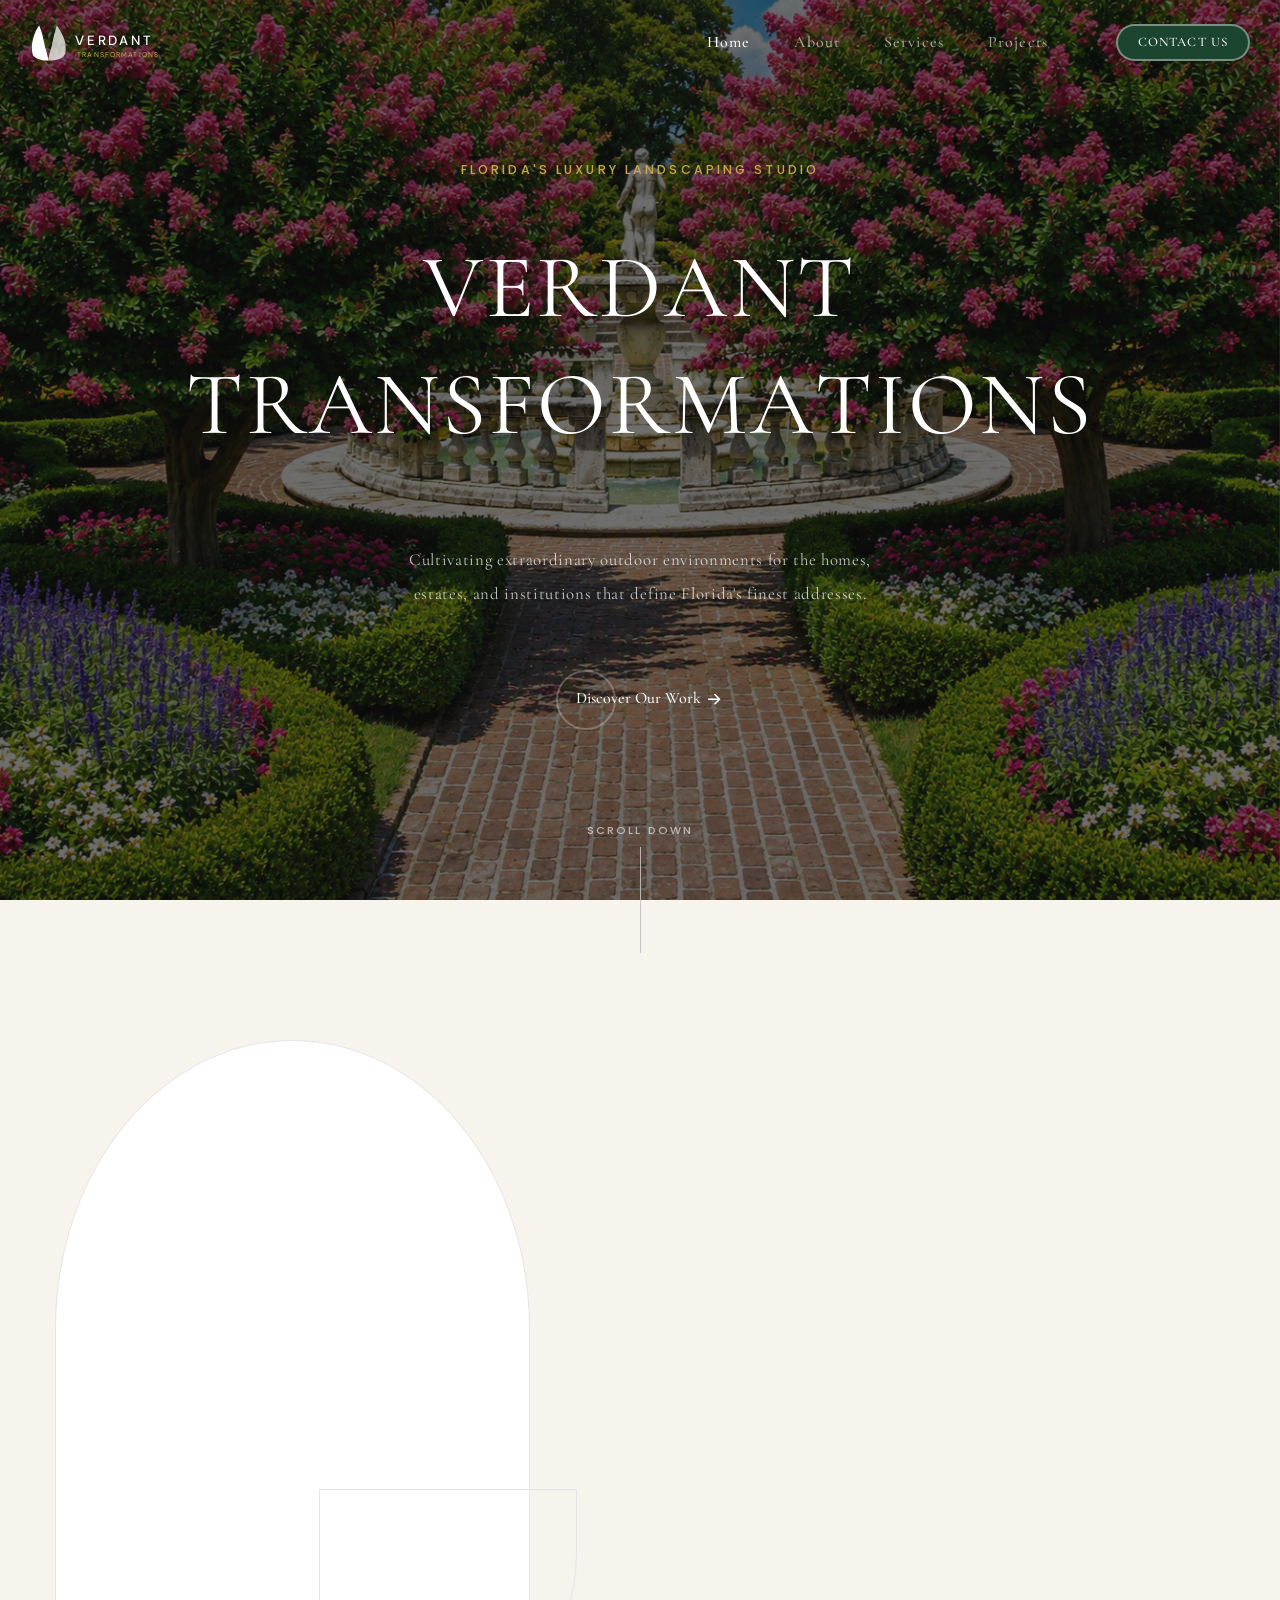
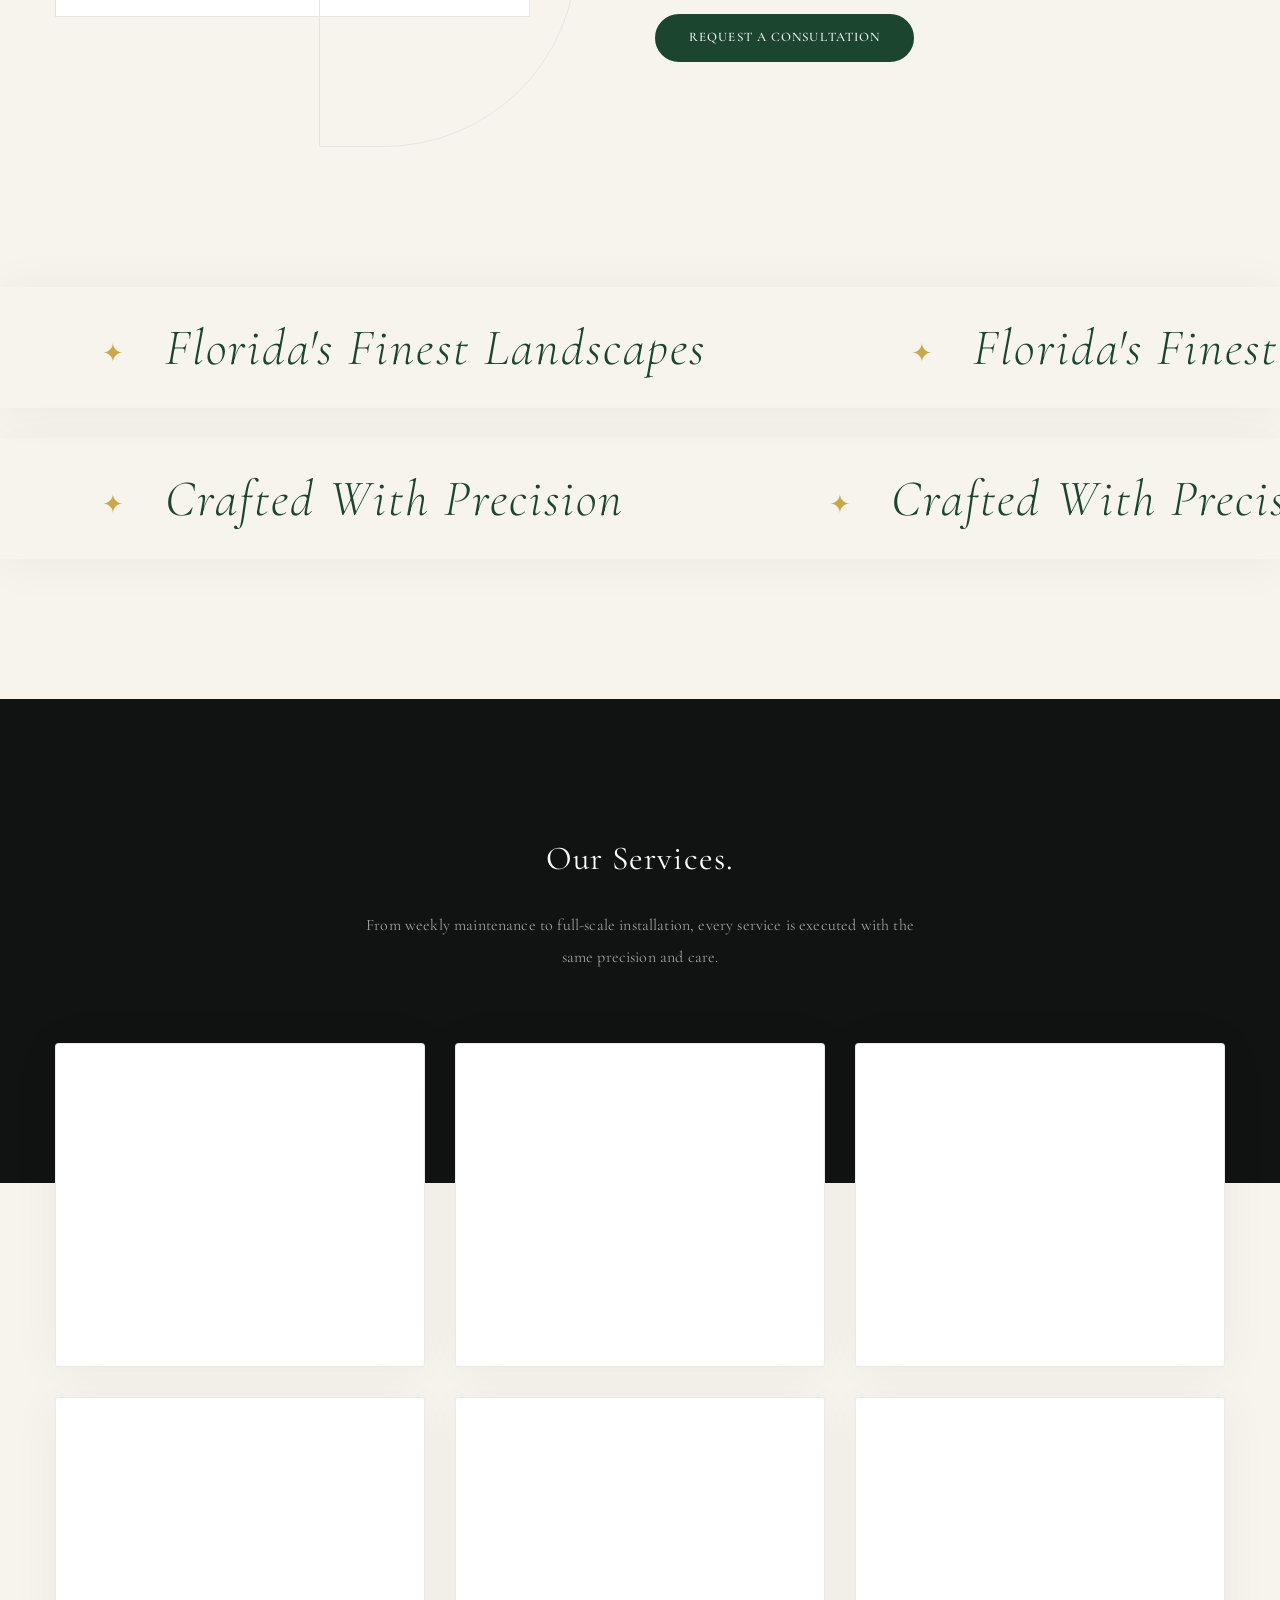
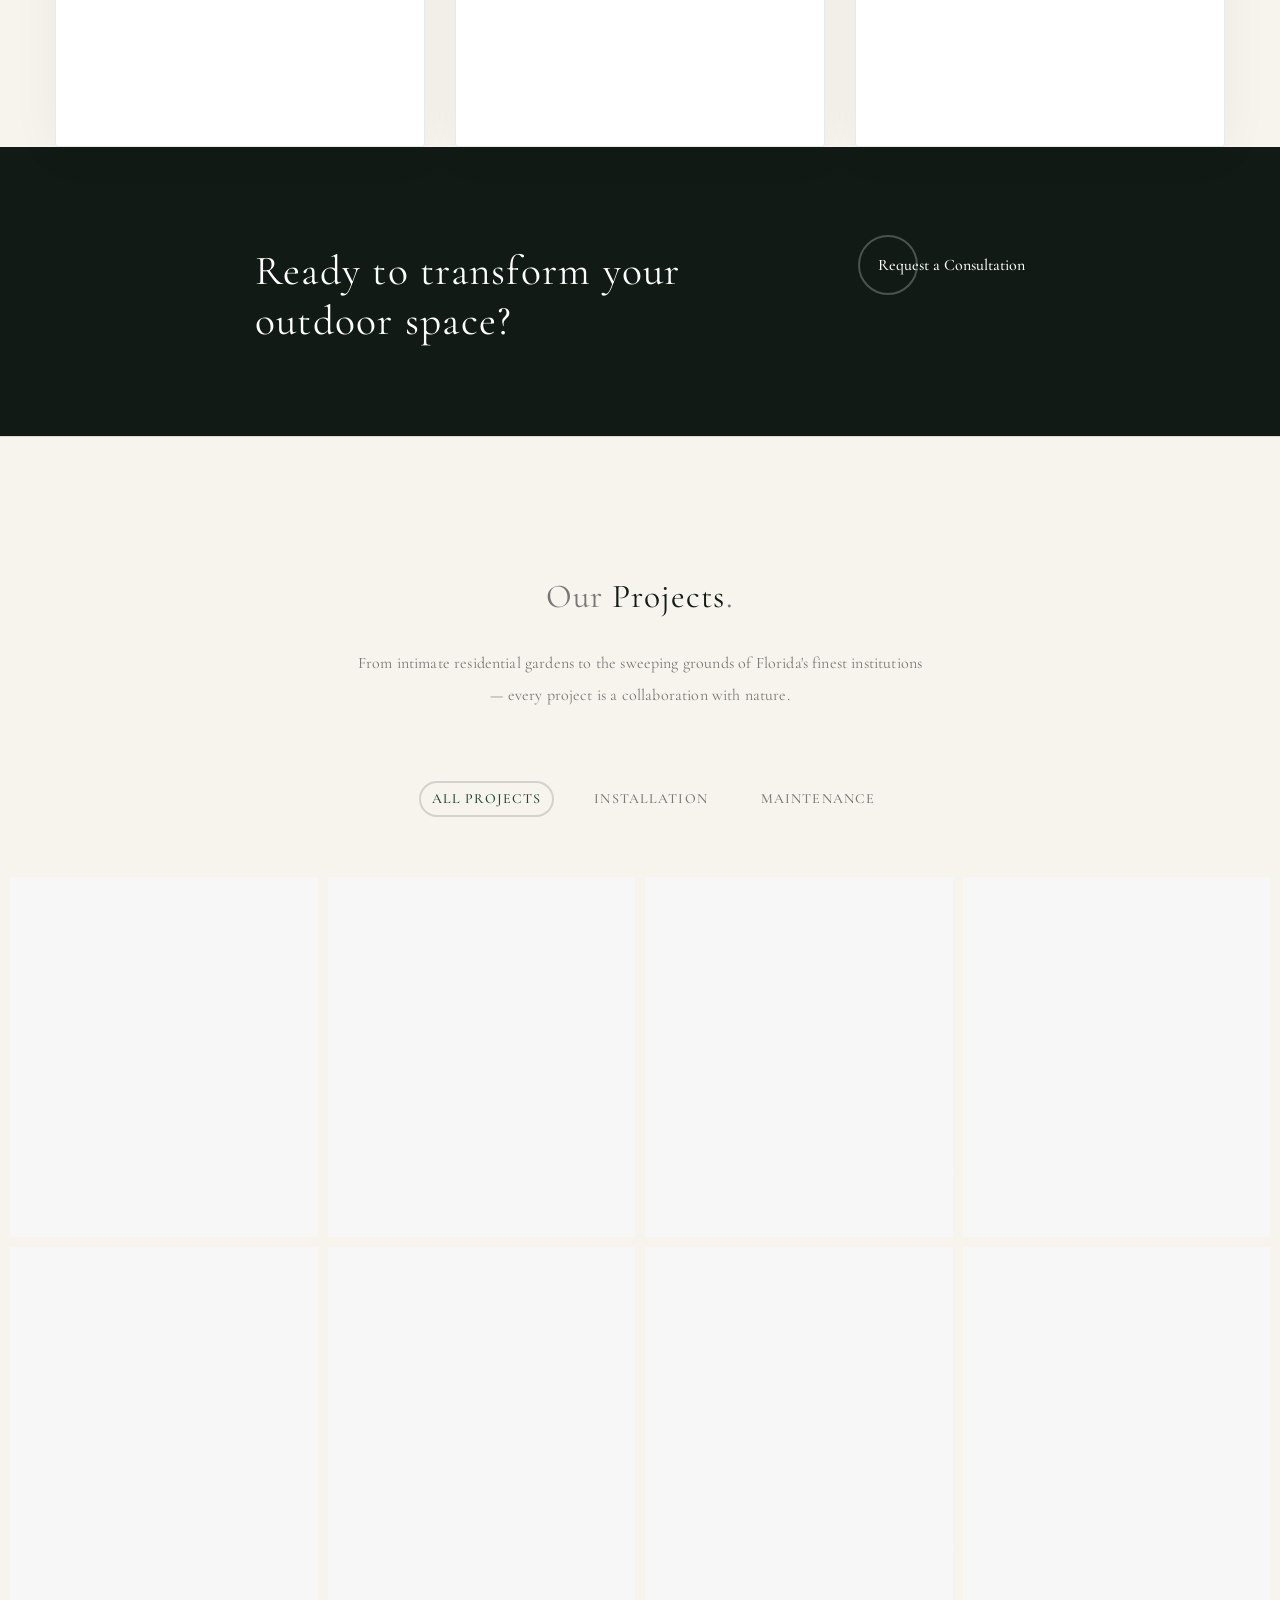
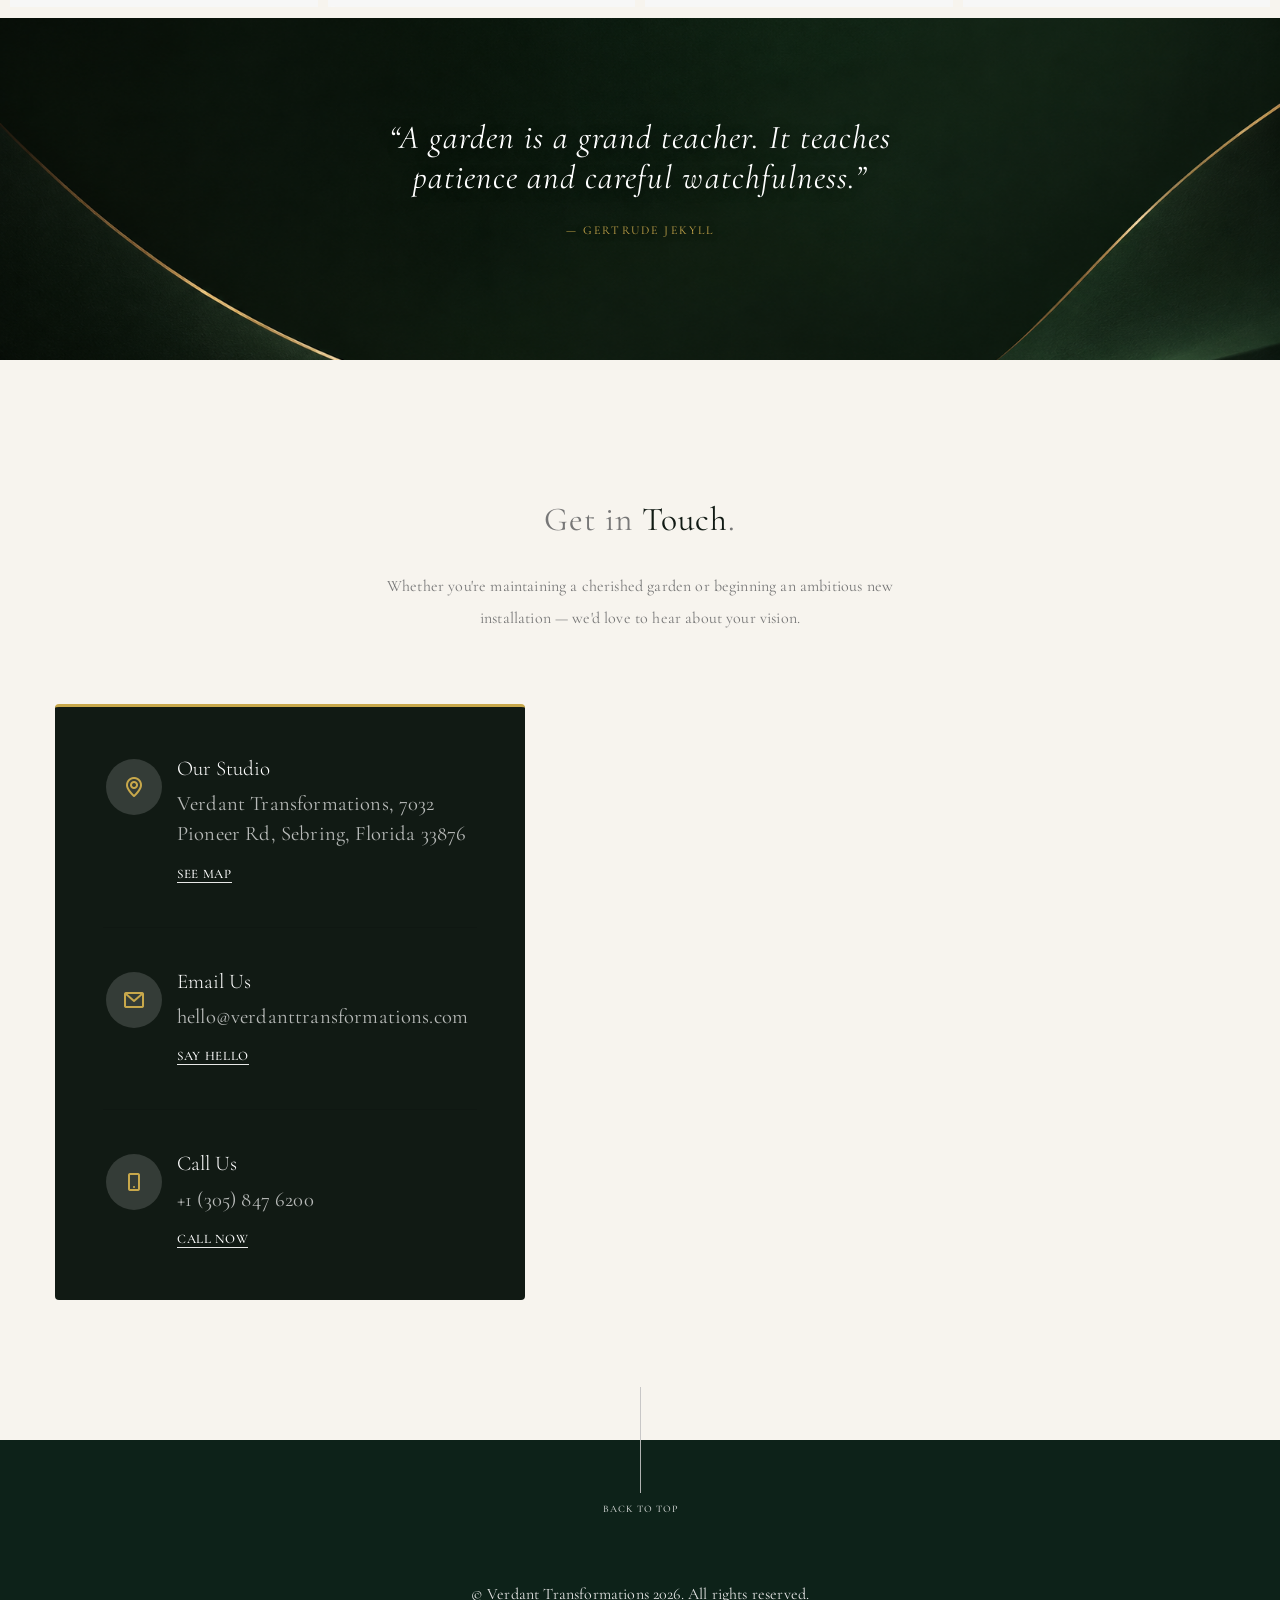
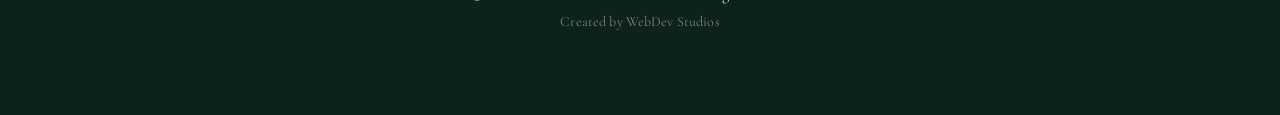
==== commit 854b8539: "Deploying to gh-pages from @ KyronS/verdant-estates@c32c5ee22958e6224650b94bca6aa594f80bffea 🚀" ====
--- a/index.html
+++ b/index.html
@@ -1 +1 @@
-<!DOCTYPE html><html lang="en" class="no-mobile no-touch "><head><meta charSet="utf-8"/><meta name="viewport" content="width=device-width, initial-scale=1"/><link rel="stylesheet" href="/_next/static/css/07a098635536dd3e.css" data-precedence="next"/><link rel="stylesheet" href="/_next/static/css/77b6a9cfa2ea678b.css" data-precedence="next"/><link rel="stylesheet" href="/_next/static/css/ad58539e7815423b.css" data-precedence="next"/><link rel="stylesheet" href="/_next/static/css/3bdde8b6efeba59f.css" data-precedence="next"/><link rel="stylesheet" href="/_next/static/css/16fe341aed277591.css" data-precedence="next"/><link rel="stylesheet" href="/_next/static/css/4636ae13b5034a36.css" data-precedence="next"/><link rel="stylesheet" href="/_next/static/css/62fe7f1eac0d0428.css" data-precedence="next"/><link rel="preload" as="script" fetchPriority="low" href="/_next/static/chunks/webpack-d3b750208bd376be.js"/><script src="/_next/static/chunks/fd9d1056-d91e4292767b3b05.js" async=""></script><script src="/_next/static/chunks/23-9bad37bf2a066f38.js" async=""></script><script src="/_next/static/chunks/main-app-eca17e590843fbcb.js" async=""></script><script src="/_next/static/chunks/9dadc25a-3d204e36c2b6a21e.js" async=""></script><script src="/_next/static/chunks/231-4d4f1053157088b5.js" async=""></script><script src="/_next/static/chunks/173-6a0e0efa110069a5.js" async=""></script><script src="/_next/static/chunks/477-857d2551d8109af6.js" async=""></script><script src="/_next/static/chunks/769-8cf77abb43bec801.js" async=""></script><script src="/_next/static/chunks/380-06753a39aa92ab82.js" async=""></script><script src="/_next/static/chunks/app/page-1ba56831d48498aa.js" async=""></script><script src="/_next/static/chunks/app/layout-06338b7ee7c0ea63.js" async=""></script><script src="/_next/static/chunks/app/not-found-56fdcf7ba5c112ed.js" async=""></script><title>Verdant Transformations — Luxury Landscaping, Florida</title><meta name="description" content="Verdant Transformations crafts extraordinary outdoor environments across Florida — maintenance, installation, and landscape design for discerning clients."/><meta name="robots" content="index, follow"/><link rel="canonical" href="https://verdant-transformations.com/"/><meta property="og:title" content="Verdant Transformations — Luxury Landscaping, Florida"/><meta property="og:description" content="Verdant Transformations crafts extraordinary outdoor environments across Florida — maintenance, installation, and landscape design for discerning clients."/><meta property="og:url" content="https://verdant-transformations.com/"/><meta name="twitter:card" content="summary"/><meta name="twitter:title" content="Verdant Transformations — Luxury Landscaping, Florida"/><meta name="twitter:description" content="Verdant Transformations crafts extraordinary outdoor environments across Florida — maintenance, installation, and landscape design for discerning clients."/><link rel="icon" href="/favicon.ico" type="image/x-icon" sizes="32x32"/><link href="https://fonts.googleapis.com/css2?family=DM+Sans:wght@400;500;700&amp;display=swap" rel="stylesheet"/><link href="https://fonts.googleapis.com/css2?family=Roboto:ital,wght@0,400;0,500;1,400;1,500&amp;display=swap" rel="stylesheet"/><link href="https://fonts.googleapis.com/css2?family=Epilogue:wght@400;500&amp;family=Poppins&amp;display=swap" rel="stylesheet"/><link href="https://fonts.googleapis.com/css2?family=Inter:wght@400;500;600;700&amp;display=swap" rel="stylesheet"/><link href="https://fonts.googleapis.com/css2?family=Plus+Jakarta+Sans:ital,wght@0,400;0,500;0,600;1,400&amp;display=swap" rel="stylesheet"/><link href="https://fonts.googleapis.com/css2?family=Plus+Jakarta+Sans:ital,wght@0,300;0,400;0,500;0,600;1,400&amp;display=swap" rel="stylesheet"/><link href="https://fonts.googleapis.com/css2?family=Cormorant+Garamond:ital,wght@0,300;0,400;0,500;1,300;1,400;1,500&amp;display=swap" rel="stylesheet"/><script type="application/ld+json">{"@context":"https://schema.org","@type":"LandscapingBusiness","name":"Verdant Transformations","description":"Verdant Transformations crafts extraordinary outdoor environments across Florida — maintenance, installation, and landscape design for discerning clients.","url":"https://verdant-transformations.com","telephone":"+1-305-847-6200","email":"hello@verdanttransformations.com","address":{"@type":"PostalAddress","streetAddress":"1420 Brickell Avenue","addressLocality":"Miami","addressRegion":"FL","postalCode":"33131","addressCountry":"US"},"areaServed":"Florida"}</script><script src="/_next/static/chunks/polyfills-78c92fac7aa8fdd8.js" noModule=""></script></head><body class="appear-animate body"><div class="theme-elegant theme-verdant"><div class="page" id="top"><nav class="main-nav dark transparent stick-fixed wow-menubar"><div class="main-nav-sub full-wrapper"><div class="nav-logo-wrap local-scroll"><a class="logo font-alt" href="/"><svg xmlns="http://www.w3.org/2000/svg" viewBox="0 0 245 54" height="38" style="width:auto;display:block" aria-label="Verdant Transformations"><path d="M 38,2 C 44,10 54,26 50,42 C 48,48 42,52 26,52 C 26,46 30,36 32,26 C 34,16 36,8 38,2 Z" fill="white" fill-opacity="0.72"></path><path d="M 13,2 C 6,12 0,28 4,44 C 6,48 14,52 26,52 C 26,46 22,36 20,26 C 18,16 16,8 13,2 Z" fill="white"></path><text x="64" y="30" font-size="19" letter-spacing="4" fill="white" font-weight="500" style="font-family:inherit">VERDANT</text><text x="67" y="47" font-size="10" letter-spacing="1.6" fill="#c8a84b" font-weight="400" style="font-family:inherit">TRANSFORMATIONS</text></svg></a></div><div class="mobile-nav" role="button" tabindex="0"><i class="mobile-nav-icon"></i><span class="visually-hidden">Menu</span></div><div class="inner-nav desktop-nav"><ul class="clearlist scroll-nav local-scroll justify-content-end scrollspyLinks"><li><a class="active" href="/">Home</a></li><li><a class="" href="/#about">About</a></li><li><a class="" href="/services/">Services</a></li><li><a class="" href="/projects/">Projects</a></li><li class="ms-3 me-2"></li><li><a class="opacity-1 no-hover" href="/contact/"><span class="btn btn-mod btn-small btn-border-w btn-circle" data-btn-animate="y"><span class="btn-animate-y"><span class="btn-animate-y-1">Contact Us</span><span class="btn-animate-y-2" aria-hidden="true">Contact Us</span></span></span></a></li></ul></div></div></nav><main id="main"><!--$!--><template data-dgst="BAILOUT_TO_CLIENT_SIDE_RENDERING"></template><!--/$--><section class="page-section scrollSpysection pb-0" id="about"><div class="container position-relative"><div class="row"><div class="col-lg-6 d-flex align-items-center"><div class="w-100 pe-lg-5"><div class="composition-5"><div class="composition-5-decoration opacity-065"><img alt="" loading="lazy" width="228" height="228" decoding="async" data-nimg="1" style="color:transparent" src="/assets/images/demo-slick/decoration-1.svg"/></div><div class="composition-5-image-1"><div class="composition-5-image-1-inner"><img alt="Verdant Transformations landscape installation" data-wow-offset="200" loading="lazy" width="850" height="914" decoding="async" data-nimg="1" class="wow scaleOutIn" style="color:transparent" src="/assets/images/demo-slick/hs-image-3.png"/></div></div><div class="composition-5-image-2"><div class="composition-5-image-2-inner"><img alt="Garden detail" data-wow-offset="0" loading="lazy" width="400" height="400" decoding="async" data-nimg="1" class="wow scaleOutIn" style="color:transparent" src="/assets/images/demo-slick/hs-image-4.png"/></div></div></div></div></div><div class="col-lg-6 d-flex align-items-center order-first order-lg-last mb-md-60 mb-sm-40"><div class="w-100 wow fadeInUp"><p class="mb-30 mb-sm-20" style="font-size:0.72rem;font-family:&#x27;Poppins&#x27;, sans-serif;letter-spacing:0.22em;text-transform:uppercase;color:#c8a84b">About Verdant Transformations</p><h3 class="section-title mb-30">Florida&#x27;s Premier Landscape Studio</h3><p class="text-gray mb-40">Founded in Miami, Verdant Transformations brings together master horticulturalists, landscape architects, and irrigation engineers to deliver outdoor environments of rare distinction. From sprawling private estates to landmark public institutions, every project reflects our commitment to precision, beauty, and the unique character of Florida&#x27;s natural landscape.</p><div class="row features-list mt-n20 mb-50 mb-sm-30"><div class="col-sm-6 col-lg-12 col-xl-6 d-flex mt-20"><div class="features-list-icon"><i class="mi-check"></i></div><div class="features-list-text">Licensed Florida Landscape Architects</div></div><div class="col-sm-6 col-lg-12 col-xl-6 d-flex mt-20"><div class="features-list-icon"><i class="mi-check"></i></div><div class="features-list-text">20+ Years of Estate Experience</div></div><div class="col-sm-6 col-lg-12 col-xl-6 d-flex mt-20"><div class="features-list-icon"><i class="mi-check"></i></div><div class="features-list-text">Native &amp; Tropical Plant Specialists</div></div><div class="col-sm-6 col-lg-12 col-xl-6 d-flex mt-20"><div class="features-list-icon"><i class="mi-check"></i></div><div class="features-list-text">Full-Service: Design to Maintenance</div></div></div><div class="local-scroll wch-unset"><a href="#contact" class="btn btn-mod btn-color btn-large btn-circle btn-hover-anim mb-xs-10"><span>Request a Consultation</span></a> <a href="#services" class="link-hover-anim ms-2 ms-sm-5 me-2" data-link-animate="y"><span class="link-strong link-strong-unhovered">Our Services<!-- --> <i class="mi-arrow-right size-24" aria-hidden="true"></i></span><span class="link-strong link-strong-hovered" aria-hidden="true">Our Services<!-- --> <i class="mi-arrow-right size-24" aria-hidden="true"></i></span></a></div></div></div></div></div></section><div class="page-section overflow-hidden"><div class="marquee marquee-style-1 mb-30"><div class="marquee-track marquee-animation"><div>Florida&#x27;s Finest Landscapes</div><div aria-hidden="true">Florida&#x27;s Finest Landscapes</div><div aria-hidden="true">Florida&#x27;s Finest Landscapes</div><div aria-hidden="true">Florida&#x27;s Finest Landscapes</div><div aria-hidden="true">Florida&#x27;s Finest Landscapes</div><div aria-hidden="true">Florida&#x27;s Finest Landscapes</div><div aria-hidden="true">Florida&#x27;s Finest Landscapes</div><div aria-hidden="true">Florida&#x27;s Finest Landscapes</div><div aria-hidden="true">Florida&#x27;s Finest Landscapes</div><div aria-hidden="true">Florida&#x27;s Finest Landscapes</div><div aria-hidden="true">Florida&#x27;s Finest Landscapes</div><div aria-hidden="true">Florida&#x27;s Finest Landscapes</div></div></div><div class="marquee marquee-style-1"><div class="marquee-track marquee-animation"><div>Crafted With Precision</div><div aria-hidden="true">Crafted With Precision</div><div aria-hidden="true">Crafted With Precision</div><div aria-hidden="true">Crafted With Precision</div><div aria-hidden="true">Crafted With Precision</div><div aria-hidden="true">Crafted With Precision</div><div aria-hidden="true">Crafted With Precision</div><div aria-hidden="true">Crafted With Precision</div><div aria-hidden="true">Crafted With Precision</div><div aria-hidden="true">Crafted With Precision</div><div aria-hidden="true">Crafted With Precision</div><div aria-hidden="true">Crafted With Precision</div></div></div></div><section class="scrollSpysection" id="services"><div class="page-section bg-dark-1 bg-dark-alpha-70 light-content parallax-7 pb-140" style="background-image:url(/assets/images/demo-elegant/section-bg-3.png)"><div class="container position-relative"><div class="row mb-70 mb-sm-50"><div class="col-md-8 offset-md-2 col-lg-6 offset-lg-3 text-center"><h2 class="section-title mb-30 mb-sm-20">Our Services.</h2><div class="text-gray">From weekly maintenance to full-scale installation, every service is executed with the same precision and care.</div></div></div></div></div><div class="container mt-n140 position-relative z-index-1"><div class="row mb-n30"><div class="col-md-6 col-lg-4 d-flex align-items-stretch mb-30"><div class="services-3-item round text-center"><div class="wow fadeInUpShort" data-wow-offset="50"><div class="services-3-icon"><svg xmlns="http://www.w3.org/2000/svg" width="64" height="64" viewBox="0 0 250 250" fill="none" stroke="currentColor" stroke-linecap="round" stroke-linejoin="round" stroke-miterlimit="1.5" aria-hidden="true"><g transform="matrix(0.743366,0,0,0.895803,74.1114,-7.28939)"><path d="M225.087,205.202C225.087,192.063 213.753,181.395 199.793,181.395L58.654,168.895L58.654,211.815L218.061,211.815C221.939,211.815 225.087,208.852 225.087,205.202Z" stroke-width="9.11"></path></g><g transform="matrix(0.895803,0,0,0.895803,56.4003,-7.28939)"><path d="M68.444,168.895L0,145.145L0,178.48C0,196.878 14.937,211.815 33.335,211.815L68.962,211.815L68.444,168.895Z" stroke-width="8.37"></path></g><g transform="matrix(0.895803,0,0,0.895803,56.4003,-18.7613)"><path d="M0,145.145L80.754,173.167" stroke-width="8.37"></path></g><g transform="matrix(0.895803,0,0,0.895803,22.886,-8.45647)"><path d="M-20.367,88.738L37.413,133.642" stroke-width="8.37"></path></g><g transform="matrix(0.935004,0.0881322,-0.0536662,0.569351,38.9598,32.2777)"><path d="M172.64,152.025C172.64,146.621 169.969,142.234 166.678,142.234L111.832,142.234C108.542,142.234 105.871,146.621 105.871,152.025L105.871,171.605C105.871,177.008 108.542,181.395 111.832,181.395L166.678,181.395C169.969,181.395 172.64,177.008 172.64,171.605L172.64,152.025Z" stroke-width="9.65"></path></g><path d="M181.188,127.385L187.172,127.949C190.248,128.239 192.51,130.972 192.22,134.048L191.169,145.196C190.879,148.273 188.146,150.535 185.07,150.245L133.789,145.411C130.712,145.121 128.45,142.388 128.74,139.312L128.772,138.975L174.07,143.245C177.146,143.535 179.879,141.273 180.169,138.196L181.188,127.385Z" stroke-width="6"></path><g transform="matrix(1.06858,0.100723,-0.0321997,0.34161,18.5669,49.5392)"><path d="M172.64,152.025C172.64,146.621 171.237,142.234 169.51,142.234L109,142.234C107.273,142.234 105.871,146.621 105.871,152.025L105.871,171.605C105.871,177.008 107.273,181.395 109,181.395L169.51,181.395C171.237,181.395 172.64,177.008 172.64,171.605L172.64,152.025Z" stroke-width="9.41"></path></g><g transform="matrix(0.919691,0,0,0.895803,101.658,2.10716)"><ellipse cx="142.92" cy="201.325" rx="13.636" ry="13.986" stroke-width="8.26"></ellipse></g><g transform="matrix(0.919691,0,0,0.895803,7.25644,2.10716)"><ellipse cx="142.92" cy="201.325" rx="13.636" ry="13.986" stroke-width="8.26"></ellipse></g><g transform="matrix(0.982542,0,0,0.982542,0.219582,-29.7197)"><path d="M4.5,102.545L8.402,86.241" stroke-width="7.63"></path></g></svg></div><h3 class="services-3-title">Lawn Maintenance</h3><div class="services-3-text">Precision weekly lawn care for Florida&#x27;s climate — mowing, edging, fertilisation, and year-round pest management to keep your turf immaculate.</div></div></div></div><div class="col-md-6 col-lg-4 d-flex align-items-stretch mb-30"><div class="services-3-item round text-center"><div class="wow fadeInUpShort" data-wow-offset="50"><div class="services-3-icon"><svg xmlns="http://www.w3.org/2000/svg" width="64" height="64" viewBox="0 0 512 512" fill="currentColor" aria-hidden="true"><path d="M512,295.913c0-9.237-6.972-16.842-15.94-17.849c5.629-7.053,5.18-17.361-1.35-23.892 c-6.531-6.531-16.839-6.979-23.892-1.35c-1.007-8.968-8.612-15.94-17.849-15.94c-9.237,0-16.842,6.972-17.849,15.94 c-7.053-5.629-17.361-5.182-23.892,1.35c-6.531,6.531-6.979,16.839-1.35,23.892c-8.967,1.007-15.94,8.612-15.94,17.849 c0,9.237,6.972,16.842,15.94,17.849c-5.629,7.053-5.182,17.361,1.35,23.892c3.152,3.152,7.185,4.873,11.305,5.192 c-2.635,12.025-5.978,30.95-8.53,57.754l-19.653-16.378c-3.674-3.06-9.133-2.565-12.198,1.109 c-3.062,3.675-2.565,9.134,1.108,12.197l29.032,24.194c-0.185,2.744-0.361,5.558-0.525,8.432h-48.394 c-6.377,0-11.547,5.169-11.547,11.547c0,6.378,5.17,11.547,11.547,11.547h112.696c6.377,0,11.547-5.169,11.547-11.547 c0-6.378-5.17-11.547-11.547-11.547h-46.95c2.346-39.703,6.725-66.399,9.979-81.785c3.294,4.009,8.278,6.575,13.871,6.575 c9.237,0,16.842-6.972,17.849-15.94c7.053,5.629,17.361,5.18,23.892-1.35c6.531-6.531,6.979-16.839,1.35-23.892 C505.028,312.755,512,305.15,512,295.913z M452.969,319.012c-12.757,0-23.099-10.342-23.099-23.099 c0-12.757,10.342-23.099,23.099-23.099c12.757,0,23.099,10.342,23.099,23.099C476.067,308.67,465.726,319.012,452.969,319.012z"></path><circle cx="360.847" cy="115.651" r="56.901" fill="currentColor"></circle><path d="M352.342,327.379l-87.811-50.442l8.961-80.116l10.875,69.605l30.427-34.845c13.879-16.062,12.108-40.334-3.954-54.212 l-49.488-42.76c-16.943-14.64-42.811-11.747-56.093,6.311L101.945,280.873c-15.498,20.994-12.632,50.337,6.686,67.878 c14.654,13.305,30.665,27.733,46.709,42.065l-124.193-0.858c-0.073,0-0.146-0.001-0.218-0.001 c-16.983,0-30.811,13.709-30.929,30.72c-0.118,17.085,13.636,31.029,30.72,31.147l206.101,1.422c0.072,0,0.144,0.001,0.216,0.001 c28.33-0.001,41.74-35.124,20.606-54.003l-49.505-44.223l11.578-13.4c-10.845-6.23-8.442-4.85-19.128-10.988 c-16.113-9.256-22.58-28.847-15.861-45.614l37.529-93.929l-10.839,96.915c-1.141,10.201,3.878,20.106,12.778,25.218 l102.468,58.861c12.348,7.094,28.103,2.828,35.191-9.512C368.945,350.226,364.687,334.47,352.342,327.379z"></path></svg></div><h3 class="services-3-title">Garden Installation</h3><div class="services-3-text">Bespoke tropical and ornamental garden installations that transform blank ground into lush, layered living environments.</div></div></div></div><div class="col-md-6 col-lg-4 d-flex align-items-stretch mb-30"><div class="services-3-item round text-center"><div class="wow fadeInUpShort" data-wow-offset="50"><div class="services-3-icon"><svg xmlns="http://www.w3.org/2000/svg" width="64" height="64" viewBox="0 0 460.688 460.688" aria-hidden="true"><path d="M451.033,32.646c-15.09-28.506-44.849-36.768-74.349-21.143c-19.105,10.117-27.674,26.67-30.532,43.739l-10.48-18.484c-4.322-8.166-15.013-14.535-22.061-10.806l-140.406,74.32c-7.048,3.729-7.793,16.151-3.471,24.317l22.49,46.302l-118.642-22.51c-1.052-11.513-4.619-19.354-10.155-20.024c-7.956-0.966-16.208,14.296-18.57,33.794c-2.371,19.479,2.219,36.194,10.174,37.15c6.087,0.741,12.389-7.89,16.086-20.705l161.021,74.6l24.93,51.8c4.321,8.166,12.871,10.5,19.919,6.77l153.172-81.08c7.048-3.729,9.926-12.106,5.613-20.272l-15.177-26.192c4.169-21.085,13.005-38.03,21.277-55.243C456.58,98.331,470.694,69.777,451.033,32.646zM409.513,165.134L363.077,84.6c-3.156-17.27-3.634-45.068,21.42-58.331c21.64-11.456,41.052-6.005,51.953,14.573c15.711,29.682,4.695,52.622-9.247,81.664C421.007,135.396,414.438,149.375,409.513,165.134z M66.936,409.169c5.288,0,9.562-4.284,9.562-9.562V256.169c0-5.278-4.274-9.562-9.562-9.562s-9.562,4.283-9.562,9.562v143.438C57.374,404.885,61.648,409.169,66.936,409.169z M9.562,409.169c5.288,0,9.562-4.284,9.562-9.562V227.481c0-5.278-4.274-9.562-9.562-9.562S0,222.204,0,227.481v172.125C-0.001,404.885,4.273,409.169,9.562,409.169z M38.249,294.419c5.288,0,9.562-4.284,9.562-9.562v-57.375c0-5.278-4.274-9.562-9.562-9.562s-9.562,4.284-9.562,9.562v57.375C28.686,290.135,32.961,294.419,38.249,294.419z M38.249,370.919c5.288,0,9.562-4.284,9.562-9.562v-47.812c0-5.277-4.274-9.562-9.562-9.562s-9.562,4.285-9.562,9.562v47.812C28.686,366.635,32.961,370.919,38.249,370.919z M38.249,447.419c5.288,0,9.562-4.284,9.562-9.562v-47.812c0-5.278-4.274-9.562-9.562-9.562s-9.562,4.283-9.562,9.562v47.812C28.686,443.135,32.961,447.419,38.249,447.419z M57.374,447.419c0,5.279,4.274,9.562,9.562,9.562s9.562-4.284,9.562-9.562v-19.125c0-5.278-4.274-9.562-9.562-9.562s-9.562,4.284-9.562,9.562V447.419z M9.562,456.982c5.288,0,9.562-4.284,9.562-9.562v-19.125c0-5.278-4.274-9.562-9.562-9.562S0,423.016,0,428.294v19.125C-0.001,452.699,4.273,456.982,9.562,456.982z"></path></svg></div><h3 class="services-3-title">Irrigation Systems</h3><div class="services-3-text">Smart irrigation design and installation that conserves water while sustaining your landscape through Florida&#x27;s dry seasons.</div></div></div></div><div class="col-md-6 col-lg-4 d-flex align-items-stretch mb-30"><div class="services-3-item round text-center"><div class="wow fadeInUpShort" data-wow-offset="50"><div class="services-3-icon"><svg xmlns="http://www.w3.org/2000/svg" width="64" height="64" viewBox="0 0 406.891 406.891" aria-hidden="true"><path d="M97.909,288.688l-50.653,72.339c-1.556,2.222-4.038,3.412-6.56,3.412c-1.585,0-3.186-0.469-4.582-1.447c-3.619-2.534-4.499-7.522-1.964-11.142l50.653-72.339c2.534-3.619,7.524-4.498,11.142-1.964C99.564,280.081,100.444,285.069,97.909,288.688z M126.258,298.771c-3.62-2.534-8.607-1.654-11.142,1.964l-50.654,72.34c-2.535,3.62-1.655,8.608,1.964,11.142c1.396,0.978,2.997,1.447,4.582,1.447c2.521,0,5.004-1.189,6.56-3.412l50.654-72.34C130.757,306.293,129.877,301.305,126.258,298.771z M345.294,289.831c-2.533-3.62-7.523-4.499-11.142-1.964c-3.619,2.534-4.499,7.523-1.964,11.142l20.416,29.156c2.395,3.419,3.31,7.591,2.576,11.746c-0.732,4.156-3.02,7.763-6.44,10.158c-3.619,2.534-4.499,7.522-1.965,11.142c1.557,2.223,4.038,3.412,6.561,3.412c1.584,0,3.186-0.47,4.582-1.447c6.921-4.846,11.545-12.122,13.02-20.486c1.476-8.364-0.381-16.782-5.228-23.703L345.294,289.831z M403.515,350.279c-2.94,16.678-12.149,31.183-25.928,40.844c-0.013,0.009-0.024,0.017-0.036,0.025c-28.593,20.018-68.137,13.045-88.156-15.544l-47.574-67.944c-1.218-1.738-1.694-3.889-1.326-5.978c0.369-2.089,1.553-3.947,3.29-5.164l21.078-14.758l-10.666-15.232c-4.516-6.449-6.247-14.294-4.873-22.088c0.896-5.081,3.038-9.731,6.209-13.604l-47.136-67.316l-47.137,67.318c8.176,9.994,9.102,24.604,1.341,35.69l-10.666,15.231l2.028,1.419c14.116,9.888,17.559,29.414,7.676,43.529l-53.757,76.771c-1.556,2.223-4.038,3.412-6.56,3.412c-1.585,0-3.185-0.469-4.582-1.447c-3.619-2.534-4.499-7.522-1.965-11.142l53.757-76.771c4.823-6.89,3.143-16.42-3.747-21.246l-8.581-6.007c-1.738-1.217-2.922-3.074-3.29-5.164c-0.369-2.09,0.107-4.24,1.325-5.979l15.255-21.786c4.285-6.122,2.798-14.587-3.314-18.882c-0.007-0.004-0.013-0.009-0.02-0.013c-0.005-0.004-0.011-0.008-0.017-0.012c-2.944-2.055-6.539-2.839-10.116-2.208c-3.587,0.632-6.698,2.604-8.761,5.55l-10.668,15.233l1.295,0.906c3.619,2.534,4.498,7.523,1.964,11.142c-2.532,3.62-7.522,4.499-11.142,1.964l-7.832-5.484c-0.005-0.003-0.01-0.007-0.016-0.011l-8.927-6.25c-3.315-2.322-7.362-3.209-11.393-2.499c-4.03,0.71-7.528,2.928-9.85,6.244l-53.755,76.771c-2.535,3.62-7.521,4.499-11.143,1.965c-3.619-2.534-4.499-7.522-1.965-11.142l53.755-76.771c4.772-6.817,11.939-11.372,20.179-12.824c8.244-1.453,16.532,0.376,23.349,5.149l2.374,1.662l10.667-15.233c4.513-6.447,11.292-10.755,19.089-12.13c5.083-0.897,10.183-0.473,14.906,1.18l50.476-72.087l-61.25-87.473l-12.325,8.63c-2.838,1.986-6.631,1.922-9.398-0.161l-24.843-18.69c-2.047-1.54-3.233-3.968-3.189-6.529s1.312-4.947,3.41-6.417l53.536-37.485c2.098-1.47,4.772-1.846,7.196-1.01c2.422,0.835,4.298,2.779,5.045,5.23l9.065,29.737c1.01,3.313-0.227,6.9-3.063,8.886l-12.327,8.631l57.909,82.702l57.909-82.703l-12.325-8.63c-2.837-1.987-4.073-5.573-3.063-8.887l9.067-29.737c0.747-2.45,2.623-4.395,5.045-5.229c2.422-0.836,5.098-0.46,7.196,1.01l53.536,37.485c2.099,1.469,3.366,3.855,3.41,6.417c0.044,2.562-1.143,4.989-3.189,6.529l-24.845,18.69c-2.768,2.083-6.561,2.146-9.398,0.16l-12.327-8.632l-61.249,87.474l50.478,72.089c12.189-4.266,26.234-0.136,33.995,10.949l-0.001-0.001l10.668,15.233l21.076-14.757c3.618-2.535,8.607-1.655,11.143,1.965l47.574,67.944C402.758,316.793,406.458,333.586,403.515,350.279z M267.915,34.516l28.244,19.776l11.397-8.574l-35.481-24.844L267.915,34.516z M148.88,34.516l-4.158-13.641l-35.481,24.844l11.396,8.574l14.064-9.848c0.02-0.014,0.038-0.027,0.057-0.04c0.02-0.013,0.038-0.026,0.058-0.04L148.88,34.516z M379.99,312.17l-42.986-61.391l-21.076,14.757c-0.008,0.005-0.015,0.01-0.021,0.015l-7.826,5.48c-3.618,2.534-8.607,1.655-11.142-1.964c-2.535-3.619-1.655-8.608,1.964-11.142l1.295-0.906l-10.667-15.232l-0.001,0c-4.289-6.128-12.767-7.622-18.896-3.331c-2.948,2.064-4.92,5.176-5.553,8.762c-0.632,3.585,0.157,7.184,2.223,10.133l15.255,21.786c2.534,3.619,1.654,8.607-1.965,11.142l-21.078,14.758l42.987,61.391c14.952,21.356,44.488,26.57,65.852,11.628c0.007-0.005,0.015-0.011,0.021-0.016c10.298-7.21,17.182-18.056,19.383-30.54S387.201,322.469,379.99,312.17z"></path></svg></div><h3 class="services-3-title">Landscape Design</h3><div class="services-3-text">Bespoke landscape architecture translating your vision into a cohesive, sustainable outdoor environment — from concept sketches to final planting plans.</div></div></div></div><div class="col-md-6 col-lg-4 d-flex align-items-stretch mb-30"><div class="services-3-item round text-center"><div class="wow fadeInUpShort" data-wow-offset="50"><div class="services-3-icon"><svg xmlns="http://www.w3.org/2000/svg" width="150" height="300" viewBox="0 0 150 300" aria-hidden="true"><path d="M142.4,42.9c2-4.3,6.6-8.3,14.6-11.5V14.6l8.7,13.8c2.9-0.9,6.3-1.6,9.3-2.2V9l9.8,15.8  c1.7-0.2,3.2-0.3,5.2-0.4V9l9.4,15.2c8.6,0.2,17.3,1.4,25.3,3.9C220.9,16,200.4,5,196.9,4.3c-35.7-10.9-68.8,20-69.4,28.3  C115.5-1,60.6,1,34.9,30.7c20.1-5.2,76.4-2.8,80.4,15.5c-12.6-2.8-60.7-31.6-87,48.5c52.3-30.9,76.1-42.3,81.9-38.2  c-39.1,13.8-25.6,52.1-25.6,52.1s13.7-32.1,30.1-35l2.8,0.2c-15.6,60.8-22.5,112-3.8,174H63v8h124v-8h-42.5  c-24.1-57-20.3-111-7.6-173.1l2.6,0.2c8.9,4.9,26.5,33.6,29.8,42.9c6.3-22.6-0.5-42.7-19.1-57.1c2.8-1.6,8.9-1.5,16.5-0.3l2.5-14  l7.3,15.8l-0.2,0c2.9,0.6,5.8,1.3,8.8,2.1l4.5-18l4.8,20.6c2.3,0.7,4.5,1.3,6.6,2l4.2-16.7l4.6,19.7c6.9,2.4,12.3,4.7,14.8,6.1  C223.3,61.5,201.4,21,142.4,42.9z"></path></svg></div><h3 class="services-3-title">Tree &amp; Palm Care</h3><div class="services-3-text">Professional arborist services for Florida&#x27;s native trees and signature palms — trimming, health assessments, and structural pruning.</div></div></div></div><div class="col-md-6 col-lg-4 d-flex align-items-stretch mb-30"><div class="services-3-item round text-center"><div class="wow fadeInUpShort" data-wow-offset="50"><div class="services-3-icon"><svg xmlns="http://www.w3.org/2000/svg" width="64" height="64" viewBox="0 0 511.999 511.999" aria-hidden="true"><path d="M470.956,433.845c-1.192-2.06-2.501-4.029-3.907-5.915v-33.666c21.175-4.52,37.043-22.455,37.043-43.844v-34.177c0-5.771-4.678-10.449-10.449-10.449c-4.341,0-8.545,0.59-12.549,1.666c-7.463-12.108-17.602-20.058-18.089-20.435c-3.769-2.924-9.039-2.923-12.808,0c-0.487,0.377-10.627,8.327-18.089,20.434c-4.003-1.075-8.207-1.664-12.547-1.664c-2.773,0-5.432,1.102-7.392,3.064c-1.96,1.961-3.059,4.622-3.057,7.395l0.031,34.166c0,21.386,15.853,39.32,37.008,43.842v15.923c-8.519-4.415-18.115-6.856-28.104-6.856c-16.4,0-31.604,6.497-42.763,17.422V316.655c21.175-4.519,37.043-22.455,37.043-43.844v-34.177c0-5.771-4.678-10.449-10.449-10.449c-4.341,0-8.545,0.59-12.548,1.666c-7.463-12.108-17.603-20.058-18.09-20.435c-3.769-2.924-9.039-2.923-12.808,0c-0.487,0.377-10.627,8.326-18.088,20.434c-4.003-1.075-8.208-1.666-12.547-1.666c-2.773,0-5.432,1.102-7.392,3.064c-1.96,1.961-3.059,4.622-3.057,7.395l0.031,34.167c0,21.386,15.852,39.319,37.008,43.842v117.026c-0.51-0.018-1.018-0.049-1.529-0.049c-25.063,0-45.453,20.39-45.453,45.453c0,10.654,3.767,21.015,10.606,29.177c1.985,2.37,4.918,3.738,8.009,3.738h167.365c3.091,0,6.024-1.369,8.009-3.738c6.839-8.162,10.606-18.523,10.606-29.177C511.999,455.51,493.958,436.068,470.956,433.845z M456.599,309.647c1.928,2.1,4.027,4.664,5.919,7.546c-2.146,1.82-4.133,3.813-5.915,5.975c-1.784-2.163-3.772-4.157-5.919-5.977C452.574,314.308,454.673,311.745,456.599,309.647z M430.04,350.411l-0.02-21.666c9.385,3.853,16.028,12.712,16.127,23.001c0.055,5.731,4.717,10.349,10.449,10.349h0.015c5.731,0,10.393-4.616,10.449-10.348c0.099-10.293,6.746-19.156,16.134-23.007v21.68c0,13.039-12.178,24.056-26.594,24.056C442.202,374.477,430.04,363.46,430.04,350.411z M364.834,232.039c1.928,2.1,4.027,4.664,5.918,7.547c-2.145,1.819-4.133,3.813-5.915,5.974c-1.784-2.163-3.772-4.157-5.919-5.977C360.81,236.701,362.908,234.138,364.834,232.039z M338.276,272.804l-0.02-21.666c9.385,3.852,16.028,12.712,16.127,23.001c0.055,5.731,4.717,10.349,10.449,10.349h0.014c5.731,0,10.393-4.616,10.449-10.348c0.1-10.292,6.746-19.156,16.135-23.007v21.681c0,13.039-12.178,24.056-26.594,24.056C350.438,296.869,338.276,285.853,338.276,272.804z M487.957,491.102H331.446c-2.046-3.648-3.144-7.79-3.144-12.016c0-13.54,11.015-24.555,24.555-24.555c4.191,0,8.331,1.078,11.972,3.119c2.721,1.523,5.982,1.752,8.888,0.625c2.908-1.13,5.159-3.498,6.139-6.459c5.46-16.501,20.807-27.587,38.19-27.587c15.975,0,30.444,9.465,36.86,24.112c1.753,4.003,5.811,6.507,10.177,6.238c0.484-0.028,0.971-0.048,1.462-0.048c13.54,0,24.555,11.015,24.555,24.555C491.102,483.312,490.003,487.454,487.957,491.102z M511.985,65.829C511.985,29.531,482.454,0,446.156,0c-28.997,0-54.006,18.677-62.631,45.553c-25.115,0.292-48.128,14.749-59.551,36.838c-28.25,0.784-51.604,21.625-56.436,48.83h-50.916c-5.771,0-10.449,4.678-10.449,10.449c0,5.771,4.678,10.449,10.449,10.449h60.447c5.771,0,10.449-4.678,10.449-10.449c0-21.176,17.092-38.404,38.103-38.404c1.258,0,2.588,0.07,3.954,0.208c4.7,0.472,9.135-2.265,10.815-6.682c6.906-18.156,24.551-30.354,43.908-30.354c19.358,0,37.003,12.198,43.908,30.354c1.68,4.417,6.12,7.151,10.815,6.682c1.365-0.138,2.694-0.208,3.951-0.208c17.419,0,32.147,11.841,36.674,27.955h-124.27c-5.771,0-10.449,4.678-10.449,10.449c0,5.771,4.678,10.449,10.449,10.449h136.151c5.771,0,10.449-4.678,10.449-10.449c0-11.067-3.032-21.433-8.305-30.308C505.399,99.187,511.985,83.074,511.985,65.829z M479.903,95.473c-9.719-7.864-21.949-12.712-35.282-13.082c-8.364-16.177-22.949-28.26-40.021-33.686c6.773-16.564,22.964-27.807,41.556-27.807c24.775,0,44.931,20.156,44.931,44.931C491.087,76.932,487.081,87.348,479.903,95.473z M121.668,24.085C113.236,9.43,97.384,0,80.201,0C63.018,0,47.166,9.43,38.735,24.085C17.095,25.781,0.004,44.014,0.004,66.182c0,5.771,4.678,10.449,10.449,10.449c5.771,0,10.449-4.678,10.449-10.449c0-11.76,9.48-21.328,21.133-21.328c0.694,0,1.437,0.04,2.208,0.117c4.699,0.479,9.132-2.265,10.813-6.682c3.956-10.402,14.061-17.39,25.145-17.39c11.084,0,21.191,6.988,25.147,17.391c1.679,4.415,6.109,7.156,10.813,6.682c0.77-0.077,1.512-0.117,2.206-0.117c7.895,0,14.793,4.391,18.421,10.879H61.388c-5.771,0-10.449,4.678-10.449,10.449s4.678,10.449,10.449,10.449h88.562c5.771,0,10.449-4.678,10.449-10.449C160.4,44.014,143.309,25.782,121.668,24.085z M323.506,131.221h-0.163c-5.771,0-10.449,4.678-10.449,10.449s4.678,10.449,10.449,10.449h0.163c5.771,0,10.449-4.678,10.449-10.449C333.955,135.899,329.277,131.221,323.506,131.221z M183.349,131.221h-0.163c-5.771,0-10.449,4.678-10.449,10.449c0,5.771,4.678,10.449,10.449,10.449h0.163c5.771,0,10.449-4.678,10.449-10.449C193.798,135.899,189.12,131.221,183.349,131.221z M195.692,238.518c-16.709,0-30.303,13.593-30.303,30.302c0,16.709,13.594,30.302,30.303,30.302c16.708,0,30.301-13.594,30.301-30.302C225.993,252.111,212.4,238.518,195.692,238.518z M195.692,278.224c-5.187,0-9.405-4.219-9.405-9.404c0-5.185,4.219-9.404,9.405-9.404c5.185,0,9.403,4.219,9.403,9.404C205.095,274.005,200.877,278.224,195.692,278.224z M310.113,350.717c-4.341,0-8.545,0.59-12.549,1.666c-7.463-12.108-17.602-20.058-18.089-20.435c-3.769-2.924-9.039-2.923-12.808,0c-0.487,0.377-10.628,8.327-18.089,20.434c-4.003-1.075-8.207-1.666-12.547-1.666c-2.773,0-5.432,1.102-7.392,3.064c-1.96,1.961-3.059,4.622-3.057,7.395l0.031,34.166c0,21.386,15.852,39.32,37.008,43.842v37.141l-4.081-4.081c-4.08-4.08-10.697-4.08-14.778,0c-4.08,4.08-4.08,10.697,0,14.778l4.081,4.081h-41.703V344.173c6.532-2.383,11.991-6.936,15.498-12.838c9.966,2.534,20.901-0.138,28.729-7.966c7.824-7.827,10.496-18.76,7.962-28.725c8.842-5.252,14.684-14.874,14.684-25.948c0-11.073-5.842-20.695-14.684-25.948c2.534-9.965-0.138-20.899-7.964-28.728c-7.827-7.826-18.76-10.499-28.727-7.963c-5.253-8.841-14.874-14.683-25.947-14.683c-11.073,0-20.695,5.843-25.948,14.684c-9.968-2.535-20.899,0.137-28.728,7.963c-7.826,7.828-10.499,18.761-7.963,28.727c-8.841,5.253-14.683,14.874-14.683,25.948c0,11.075,5.841,20.696,14.683,25.948c-2.535,9.967,0.138,20.9,7.964,28.727c7.826,7.826,18.759,10.499,28.727,7.963c3.507,5.902,8.966,10.455,15.499,12.839v146.929h-16.49c3.995-8.24,6.154-17.349,6.154-26.645c0-33.705-27.421-61.127-61.127-61.127c-18.986,0-36.575,8.876-47.974,23.266v-18.542c21.175-4.52,37.043-22.455,37.043-43.844v-34.177c0-5.771-4.678-10.449-10.449-10.449c-4.341,0-8.545,0.59-12.549,1.666c-7.463-12.108-17.602-20.058-18.089-20.435c-3.769-2.924-9.039-2.923-12.808,0c-0.487,0.377-10.627,8.327-18.089,20.434c-4.003-1.075-8.207-1.665-12.547-1.665c-2.773,0-5.432,1.102-7.392,3.064c-1.96,1.961-3.059,4.622-3.057,7.395l0.031,34.166c0,21.386,15.853,39.319,37.008,43.842v22.471C20.049,431.095,0,451.478,0,476.47c0,12.251,4.765,23.778,13.414,32.457c1.96,1.966,4.624,3.072,7.401,3.072h274.171c5.771,0,10.449-4.678,10.449-10.449c0-4.766-3.194-8.779-7.557-10.034l4.496-4.495c4.083-4.08,4.083-10.697,0.003-14.777c-4.08-4.081-10.697-4.079-14.777,0l-4.082,4.082v-37.14c21.175-4.52,37.043-22.455,37.043-43.844v-34.177C320.562,355.395,315.884,350.717,310.113,350.717z M55.358,323.438c1.928,2.1,4.027,4.664,5.919,7.546c-2.146,1.82-4.133,3.813-5.915,5.975c-1.784-2.163-3.772-4.157-5.919-5.977C51.333,328.099,53.432,325.536,55.358,323.438z M28.799,364.201l-0.02-21.666c9.385,3.853,16.028,12.712,16.127,23.001c0.055,5.731,4.717,10.349,10.449,10.349h0.015c5.731,0,10.393-4.616,10.449-10.348c0.099-10.293,6.746-19.156,16.134-23.007v21.68c0,13.039-12.178,24.056-26.594,24.056C40.962,388.266,28.799,377.251,28.799,364.201z M143.914,491.102H25.607c-3.056-4.236-4.704-9.308-4.704-14.63c0-13.827,11.249-25.078,25.078-25.078c5.104,0,10.017,1.528,14.209,4.417c2.667,1.838,6.033,2.337,9.119,1.349c3.085-0.987,5.536-3.35,6.638-6.395c5.744-15.873,20.95-26.537,37.836-26.537c22.182,0,40.229,18.046,40.229,40.229C154.01,474.428,150.452,483.751,143.914,491.102z M195.692,325.119c-5.065,0-9.144-3.987-9.286-9.078c-0.115-4.117-2.638-7.783-6.444-9.361c-1.293-0.536-2.651-0.797-3.999-0.797c-2.62,0-5.2,0.986-7.177,2.854c-3.704,3.5-9.411,3.437-12.991-0.144c-3.581-3.581-3.645-9.288-0.145-12.992c2.83-2.995,3.635-7.372,2.057-11.177c-1.578-3.806-5.244-6.329-9.362-6.444c-5.09-0.141-9.077-4.22-9.077-9.285c0-5.065,3.987-9.144,9.078-9.286c4.118-0.115,7.784-2.638,9.361-6.444c1.577-3.805,0.771-8.184-2.058-11.177c-3.499-3.703-3.436-9.409,0.144-12.99c3.581-3.582,9.289-3.644,12.992-0.144c2.994,2.83,7.371,3.634,11.177,2.057c3.806-1.577,6.329-5.243,6.444-9.36c0.142-5.092,4.221-9.079,9.286-9.079c5.065,0,9.143,3.987,9.286,9.079c0.115,4.118,2.638,7.784,6.445,9.361c3.804,1.577,8.183,0.771,11.177-2.058c3.703-3.5,9.409-3.436,12.989,0.143c3.581,3.583,3.646,9.29,0.146,12.992c-2.83,2.995-3.635,7.372-2.058,11.177c1.578,3.806,5.244,6.33,9.361,6.444c5.092,0.142,9.079,4.221,9.079,9.286c0,5.066-3.987,9.144-9.078,9.285c-4.118,0.114-7.784,2.637-9.362,6.444c-1.578,3.806-0.772,8.184,2.057,11.177c3.499,3.704,3.436,9.411-0.144,12.992c-3.581,3.581-9.287,3.644-12.991,0.145c-2.995-2.83-7.371-3.634-11.177-2.058c-3.805,1.578-6.33,5.243-6.444,9.361C204.836,321.132,200.757,325.119,195.692,325.119z M273.07,354.568c1.928,2.1,4.027,4.664,5.918,7.546c-2.145,1.819-4.133,3.813-5.915,5.974c-1.784-2.162-3.772-4.157-5.919-5.977C269.045,359.23,271.144,356.667,273.07,354.568z M299.665,395.341c0,13.039-12.178,24.056-26.594,24.056c-14.398,0-26.56-11.016-26.56-24.065l-0.02-21.666c9.385,3.853,16.028,12.712,16.127,23.001c0.055,5.731,4.717,10.349,10.449,10.349h0.015c5.731,0,10.393-4.616,10.449-10.348c0.099-10.293,6.746-19.156,16.134-23.007V395.341z"></path></svg></div><h3 class="services-3-title">Seasonal Colour</h3><div class="services-3-text">Rotating seasonal colour programmes featuring Florida&#x27;s most vibrant tropical blooms, refreshed quarterly for perpetual visual impact.</div></div></div></div></div></div></section><section class="small-section bg-dark-1 light-content"><div class="container"><div class="row mb-n10"><div class="col-md-6 offset-md-1 col-lg-5 offset-lg-2 mb-sm-30 text-center text-md-start"><h2 class="section-title-small mb-0">Ready to transform your outdoor space?</h2></div><div class="col-md-4 col-lg-3 text-center text-md-end"><div class="mt-n20"><a href="#contact" class="link-hover-anim link-circle-1 align-middle" data-link-animate="y"><span class="link-strong link-strong-unhovered">Request a Consultation</span><span class="link-strong link-strong-hovered" aria-hidden="true">Request a Consultation</span></a></div></div></div></div></section><hr class="mt-0 mb-0"/><section class="page-section pb-0 scrollSpysection" id="projects"><div class="container"><div class="row mb-70 mb-sm-50"><div class="col-md-8 offset-md-2 col-lg-6 offset-lg-3 text-center"><h2 class="section-title mb-30 mb-sm-20"><span class="text-gray">Our</span> Projects<span class="text-gray">.</span></h2><div class="text-gray">From intimate residential gardens to the sweeping grounds of Florida&#x27;s finest institutions — every project is a collaboration with nature.</div></div></div></div><div class="container"><div class="works-filter works-filter-elegant text-center mb-50"><a class="filter active">All Projects</a><a class="filter ">Installation</a><a class="filter ">Maintenance</a></div></div><div class="position-relative"><ul class="works-grid work-grid-4 work-grid-gut-sm hide-titles" id="work-grid"><li class="work-item mix installation"><a class="work-lightbox-link mfp-image"><div class="work-img"><div class="work-img-bg wow-p scalexIn"></div><img alt="Work Description" loading="lazy" width="650" height="761" decoding="async" data-nimg="1" style="color:transparent" src="/assets/images/demo-elegant/portfolio/1.jpg"/></div><div class="work-intro"><h3 class="work-title">Vizcaya Museum &amp; Gardens</h3><div class="work-descr">Lightbox</div></div></a></li><li class="work-item mix maintenance installation"><a class="work-lightbox-link mfp-image"><div class="work-img"><div class="work-img-bg wow-p scalexIn"></div><img alt="Work Description" loading="lazy" width="650" height="761" decoding="async" data-nimg="1" style="color:transparent" src="/assets/images/demo-elegant/portfolio/2.jpg"/></div><div class="work-intro"><h3 class="work-title">Brickell Waterfront Residence</h3><div class="work-descr">Lightbox</div></div></a></li><li class="work-item mix installation"><a class="work-lightbox-link mfp-image"><div class="work-img"><div class="work-img-bg wow-p scalexIn"></div><img alt="Work Description" loading="lazy" width="650" height="761" decoding="async" data-nimg="1" style="color:transparent" src="/assets/images/demo-elegant/portfolio/3.jpg"/></div><div class="work-intro"><h3 class="work-title">Coral Gables Estate Gardens</h3><div class="work-descr">Lightbox</div></div></a></li><li class="work-item mix maintenance installation"><a class="work-lightbox-link mfp-image"><div class="work-img"><div class="work-img-bg wow-p scalexIn"></div><img alt="Work Description" loading="lazy" width="650" height="761" decoding="async" data-nimg="1" style="color:transparent" src="/assets/images/demo-elegant/portfolio/7.jpg"/></div><div class="work-intro"><h3 class="work-title">Fisher Island Resort Grounds</h3><div class="work-descr">Lightbox</div></div></a></li><li class="work-item mix maintenance"><a class="work-lightbox-link mfp-image"><div class="work-img"><div class="work-img-bg wow-p scalexIn"></div><img alt="Work Description" loading="lazy" width="650" height="761" decoding="async" data-nimg="1" style="color:transparent" src="/assets/images/demo-elegant/portfolio/9.jpg"/></div><div class="work-intro"><h3 class="work-title">Bal Harbour Promenade Maintenance</h3><div class="work-descr">Lightbox</div></div></a></li><li class="work-item mix installation"><a class="work-lightbox-link mfp-image"><div class="work-img"><div class="work-img-bg wow-p scalexIn"></div><img alt="Work Description" loading="lazy" width="650" height="761" decoding="async" data-nimg="1" style="color:transparent" src="/assets/images/demo-elegant/portfolio/10.jpg"/></div><div class="work-intro"><h3 class="work-title">Palm Beach Color Border Installation</h3><div class="work-descr">Lightbox</div></div></a></li><li class="work-item mix installation"><a class="work-lightbox-link mfp-image"><div class="work-img"><div class="work-img-bg wow-p scalexIn"></div><img alt="Work Description" loading="lazy" width="650" height="761" decoding="async" data-nimg="1" style="color:transparent" src="/assets/images/demo-elegant/portfolio/11.jpg"/></div><div class="work-intro"><h3 class="work-title">Palm Beach Fountain Garden</h3><div class="work-descr">Lightbox</div></div></a></li><li class="work-item mix installation"><a class="work-lightbox-link mfp-image"><div class="work-img"><div class="work-img-bg wow-p scalexIn"></div><img alt="Work Description" loading="lazy" width="650" height="761" decoding="async" data-nimg="1" style="color:transparent" src="/assets/images/demo-elegant/portfolio/12.jpg"/></div><div class="work-intro"><h3 class="work-title">Indian Creek Parterre Garden</h3><div class="work-descr">Lightbox</div></div></a></li> </ul></div></section><section class="small-section bg-dark-1 bg-dark-alpha-85 bg-scroll light-content" style="background-image:url(/assets/images/demo-elegant/section-bg-4.png)"><div class="container"><div class="row text-center"><div class="col-md-8 offset-md-2 col-lg-6 offset-lg-3"><h3 class="section-title mb-20" style="font-style:italic;color:#ffffff;text-shadow:0 2px 12px rgba(0,0,0,0.55)">“A garden is a grand teacher. It teaches patience and careful watchfulness.”</h3><p style="font-size:0.75rem;letter-spacing:0.18em;text-transform:uppercase;color:#c8a84b;text-shadow:0 1px 6px rgba(0,0,0,0.5)">— Gertrude Jekyll</p></div></div></div></section><section class="page-section scrollSpysection" id="contact"><div class="container"><div class="row mb-70 mb-sm-50"><div class="col-md-8 offset-md-2 col-lg-6 offset-lg-3 text-center"><h2 class="section-title mb-30 mb-sm-20"><span class="text-gray">Get in</span> Touch<span class="text-gray">.</span></h2><div class="text-gray">Whether you&#x27;re maintaining a cherished garden or beginning an ambitious new installation — we&#x27;d love to hear about your vision.</div></div></div><div class="row wow fadeInUp"><div class="col-lg-5 mb-md-50 mb-sm-30 d-flex align-items-stretch"><div class="bg-dark-1 light-content w-100 round overflow-hidden px-4 px-sm-5 py-5" style="border-top:3px solid #c8a84b"><div class="contact-item mb-40 mb-sm-20"><div class="ci-icon"><i class="mi-location" style="color:#c8a84b"></i></div><h4 class="ci-title">Our Studio</h4><div class="ci-text large">Verdant Transformations, 1420 Brickell Avenue, Miami, Florida 33131</div><div class="ci-link"><a href="#" target="_blank" rel="nofollow noopener">See Map</a></div></div><hr class="mt-0 mb-40 mb-sm-20" style="border-color:rgba(255,255,255,0.15)"/><div class="contact-item mb-40 mb-sm-20"><div class="ci-icon"><i class="mi-email" style="color:#c8a84b"></i></div><h4 class="ci-title">Email Us</h4><div class="ci-text large">hello@verdanttransformations.com</div><div class="ci-link"><a href="mailto:hello@verdanttransformations.com">Say Hello</a></div></div><hr class="mt-0 mb-40 mb-sm-20" style="border-color:rgba(255,255,255,0.15)"/><div class="contact-item "><div class="ci-icon"><i class="mi-mobile" style="color:#c8a84b"></i></div><h4 class="ci-title">Call Us</h4><div class="ci-text large">+1 (305) 847 6200</div><div class="ci-link"><a href="tel:+13058476200">Call Now</a></div></div></div></div><div class="col-lg-7 d-flex align-items-stretch"><div class="round w-100 px-4 px-sm-5 py-5" style="border:1px solid rgba(200,168,75,0.25)"><h3 class="section-title-small mt-n10 mb-40 mb-sm-30">We&#x27;d love to hear from you</h3><form class="form contact-form" id="contact_form"><div class="row"><div class="col-md-6"><div class="form-group"><label for="name">Name</label><input type="text" id="name" class="input-lg round form-control" placeholder="Enter your name" pattern=".{3,100}" required="" aria-required="true" name="name"/></div></div><div class="col-md-6"><div class="form-group"><label for="email">Email</label><input type="email" id="email" class="input-lg round form-control" placeholder="Enter your email" pattern=".{5,100}" required="" aria-required="true" name="email"/></div></div></div><div class="form-group"><label for="message">Message</label><textarea name="message" id="message" class="input-lg round form-control" style="height:132px" placeholder="Enter your message"></textarea></div><div class="row"><div class="col-md-6 col-xl-7 d-flex align-items-center"><div class="form-tip w-100 pt-3"><i class="icon-info size-16"></i>All the fields are required. By sending the form you agree to the <a href="#">Terms &amp; Conditions</a> and<!-- --> <a href="#">Privacy Policy</a>.</div></div><div class="col-md-6 col-xl-5 mt-sm-20"><div class="pt-3 text-md-end"><button type="submit" class="submit_btn btn btn-mod btn-color btn-large btn-round btn-hover-anim" id="submit_btn" aria-controls="result"><span>Send Message</span></button></div></div></div><div id="result" role="region" aria-live="polite" aria-atomic="true"></div></form></div></div></div></div></section></main><footer class="bg-dark-1 light-content footer z-index-1 position-relative"><div class="container position-relative text-center pt-140 pb-80 pb-sm-50"><div class="local-scroll link-to-top-2-wrap"><a href="#top" class="link-to-top-2">Back to top</a></div><div class="footer-text"><div>© Verdant Transformations <!-- -->2026<!-- -->. All rights reserved.</div><div class="footer-made">Created by WebDev Studios</div></div></div></footer></div></div><script src="/_next/static/chunks/webpack-d3b750208bd376be.js" async=""></script><script>(self.__next_f=self.__next_f||[]).push([0]);self.__next_f.push([2,null])</script><script>self.__next_f.push([1,"1:HL[\"/_next/static/css/07a098635536dd3e.css\",\"style\"]\n2:HL[\"/_next/static/css/77b6a9cfa2ea678b.css\",\"style\"]\n3:HL[\"/_next/static/css/ad58539e7815423b.css\",\"style\"]\n4:HL[\"/_next/static/css/3bdde8b6efeba59f.css\",\"style\"]\n5:HL[\"/_next/static/css/16fe341aed277591.css\",\"style\"]\n6:HL[\"/_next/static/css/4636ae13b5034a36.css\",\"style\"]\n7:HL[\"/_next/static/css/62fe7f1eac0d0428.css\",\"style\"]\n"])</script><script>self.__next_f.push([1,"8:I[5751,[],\"\"]\na:I[8428,[\"740\",\"static/chunks/9dadc25a-3d204e36c2b6a21e.js\",\"231\",\"static/chunks/231-4d4f1053157088b5.js\",\"173\",\"static/chunks/173-6a0e0efa110069a5.js\",\"477\",\"static/chunks/477-857d2551d8109af6.js\",\"769\",\"static/chunks/769-8cf77abb43bec801.js\",\"380\",\"static/chunks/380-06753a39aa92ab82.js\",\"931\",\"static/chunks/app/page-1ba56831d48498aa.js\"],\"default\"]\nb:\"$Sreact.suspense\"\nc:I[912,[\"740\",\"static/chunks/9dadc25a-3d204e36c2b6a21e.js\",\"231\",\"static/chunks/231-4d4f1053157088b5.js\",\"173\",\"static/chunks/173-6a0e0efa110069a5.js\",\"477\",\"static/chunks/477-857d2551d8109af6.js\",\"769\",\"static/chunks/769-8cf77abb43bec801.js\",\"380\",\"static/chunks/380-06753a39aa92ab82.js\",\"931\",\"static/chunks/app/page-1ba56831d48498aa.js\"],\"BailoutToCSR\"]\nd:I[318,[\"740\",\"static/chunks/9dadc25a-3d204e36c2b6a21e.js\",\"231\",\"static/chunks/231-4d4f1053157088b5.js\",\"173\",\"static/chunks/173-6a0e0efa110069a5.js\",\"477\",\"static/chunks/477-857d2551d8109af6.js\",\"769\",\"static/chunks/769-8cf77abb43bec801.js\",\"380\",\"static/chunks/380-06753a39aa92ab82.js\",\"931\",\"static/chunks/app/page-1ba56831d48498aa.js\"],\"default\"]\ne:\"$Sreact.fragment\"\nf:I[8173,[\"740\",\"static/chunks/9dadc25a-3d204e36c2b6a21e.js\",\"231\",\"static/chunks/231-4d4f1053157088b5.js\",\"173\",\"static/chunks/173-6a0e0efa110069a5.js\",\"477\",\"static/chunks/477-857d2551d8109af6.js\",\"769\",\"static/chunks/769-8cf77abb43bec801.js\",\"380\",\"static/chunks/380-06753a39aa92ab82.js\",\"931\",\"static/chunks/app/page-1ba56831d48498aa.js\"],\"Image\"]\n14:I[6317,[\"740\",\"static/chunks/9dadc25a-3d204e36c2b6a21e.js\",\"231\",\"static/chunks/231-4d4f1053157088b5.js\",\"173\",\"static/chunks/173-6a0e0efa110069a5.js\",\"477\",\"static/chunks/477-857d2551d8109af6.js\",\"769\",\"static/chunks/769-8cf77abb43bec801.js\",\"380\",\"static/chunks/380-06753a39aa92ab82.js\",\"931\",\"static/chunks/app/page-1ba56831d48498aa.js\"],\"default\"]\n15:I[8479,[\"740\",\"static/chunks/9dadc25a-3d204e36c2b6a21e.js\",\"231\",\"static/chunks/231-4d4f1053157088b5.js\",\"173\",\"static/chunks/173-6a0e0efa110069a5.js\",\"477\",\"static/chunks/477-857d2551d8109af6.js\",\"769\",\"static/chun"])</script><script>self.__next_f.push([1,"ks/769-8cf77abb43bec801.js\",\"380\",\"static/chunks/380-06753a39aa92ab82.js\",\"931\",\"static/chunks/app/page-1ba56831d48498aa.js\"],\"default\"]\n16:I[4007,[\"185\",\"static/chunks/app/layout-06338b7ee7c0ea63.js\"],\"default\"]\n17:I[9275,[],\"\"]\n18:I[1343,[],\"\"]\n19:I[231,[\"231\",\"static/chunks/231-4d4f1053157088b5.js\",\"173\",\"static/chunks/173-6a0e0efa110069a5.js\",\"160\",\"static/chunks/app/not-found-56fdcf7ba5c112ed.js\"],\"\"]\n1b:I[6130,[],\"\"]\n10:T48f,M512,295.913c0-9.237-6.972-16.842-15.94-17.849c5.629-7.053,5.18-17.361-1.35-23.892 c-6.531-6.531-16.839-6.979-23.892-1.35c-1.007-8.968-8.612-15.94-17.849-15.94c-9.237,0-16.842,6.972-17.849,15.94 c-7.053-5.629-17.361-5.182-23.892,1.35c-6.531,6.531-6.979,16.839-1.35,23.892c-8.967,1.007-15.94,8.612-15.94,17.849 c0,9.237,6.972,16.842,15.94,17.849c-5.629,7.053-5.182,17.361,1.35,23.892c3.152,3.152,7.185,4.873,11.305,5.192 c-2.635,12.025-5.978,30.95-8.53,57.754l-19.653-16.378c-3.674-3.06-9.133-2.565-12.198,1.109 c-3.062,3.675-2.565,9.134,1.108,12.197l29.032,24.194c-0.185,2.744-0.361,5.558-0.525,8.432h-48.394 c-6.377,0-11.547,5.169-11.547,11.547c0,6.378,5.17,11.547,11.547,11.547h112.696c6.377,0,11.547-5.169,11.547-11.547 c0-6.378-5.17-11.547-11.547-11.547h-46.95c2.346-39.703,6.725-66.399,9.979-81.785c3.294,4.009,8.278,6.575,13.871,6.575 c9.237,0,16.842-6.972,17.849-15.94c7.053,5.629,17.361,5.18,23.892-1.35c6.531-6.531,6.979-16.839,1.35-23.892 C505.028,312.755,512,305.15,512,295.913z M452.969,319.012c-12.757,0-23.099-10.342-23.099-23.099 c0-12.757,10.342-23.099,23.099-23.099c12.757,0,23.099,10.342,23.099,23.099C476.067,308.67,465.726,319.012,452.969,319.012z11:T78c,M451.033,32.646c-15.09-28.506-44.849-36.768-74.349-21.143c-19.105,10.117-27.674,26.67-30.532,43.739l-10.48-18.484c-4.322-8.166-15.013-14.535-22.061-10.806l-140.406,74.32c-7.048,3.729-7.793,16.151-3.471,24.317l22.49,46.302l-118.642-22.51c-1.052-11.513-4.619-19.354-10.155-20.024c-7.956-0.966-16.208,14.296-18.57,33.794c-2.371,19.479,2.219,36.194,10.174,37.15c6.087,0.741,12.389-7.89,16.086-20.705l161.021,74.6l24.93,51.8c4.321,8.166,12.871"])</script><script>self.__next_f.push([1,",10.5,19.919,6.77l153.172-81.08c7.048-3.729,9.926-12.106,5.613-20.272l-15.177-26.192c4.169-21.085,13.005-38.03,21.277-55.243C456.58,98.331,470.694,69.777,451.033,32.646zM409.513,165.134L363.077,84.6c-3.156-17.27-3.634-45.068,21.42-58.331c21.64-11.456,41.052-6.005,51.953,14.573c15.711,29.682,4.695,52.622-9.247,81.664C421.007,135.396,414.438,149.375,409.513,165.134z M66.936,409.169c5.288,0,9.562-4.284,9.562-9.562V256.169c0-5.278-4.274-9.562-9.562-9.562s-9.562,4.283-9.562,9.562v143.438C57.374,404.885,61.648,409.169,66.936,409.169z M9.562,409.169c5.288,0,9.562-4.284,9.562-9.562V227.481c0-5.278-4.274-9.562-9.562-9.562S0,222.204,0,227.481v172.125C-0.001,404.885,4.273,409.169,9.562,409.169z M38.249,294.419c5.288,0,9.562-4.284,9.562-9.562v-57.375c0-5.278-4.274-9.562-9.562-9.562s-9.562,4.284-9.562,9.562v57.375C28.686,290.135,32.961,294.419,38.249,294.419z M38.249,370.919c5.288,0,9.562-4.284,9.562-9.562v-47.812c0-5.277-4.274-9.562-9.562-9.562s-9.562,4.285-9.562,9.562v47.812C28.686,366.635,32.961,370.919,38.249,370.919z M38.249,447.419c5.288,0,9.562-4.284,9.562-9.562v-47.812c0-5.278-4.274-9.562-9.562-9.562s-9.562,4.283-9.562,9.562v47.812C28.686,443.135,32.961,447.419,38.249,447.419z M57.374,447.419c0,5.279,4.274,9.562,9.562,9.562s9.562-4.284,9.562-9.562v-19.125c0-5.278-4.274-9.562-9.562-9.562s-9.562,4.284-9.562,9.562V447.419z M9.562,456.982c5.288,0,9.562-4.284,9.562-9.562v-19.125c0-5.278-4.274-9.562-9.562-9.562S0,423.016,0,428.294v19.125C-0.001,452.699,4.273,456.982,9.562,456.982z12:Tf1c,"])</script><script>self.__next_f.push([1,"M97.909,288.688l-50.653,72.339c-1.556,2.222-4.038,3.412-6.56,3.412c-1.585,0-3.186-0.469-4.582-1.447c-3.619-2.534-4.499-7.522-1.964-11.142l50.653-72.339c2.534-3.619,7.524-4.498,11.142-1.964C99.564,280.081,100.444,285.069,97.909,288.688z M126.258,298.771c-3.62-2.534-8.607-1.654-11.142,1.964l-50.654,72.34c-2.535,3.62-1.655,8.608,1.964,11.142c1.396,0.978,2.997,1.447,4.582,1.447c2.521,0,5.004-1.189,6.56-3.412l50.654-72.34C130.757,306.293,129.877,301.305,126.258,298.771z M345.294,289.831c-2.533-3.62-7.523-4.499-11.142-1.964c-3.619,2.534-4.499,7.523-1.964,11.142l20.416,29.156c2.395,3.419,3.31,7.591,2.576,11.746c-0.732,4.156-3.02,7.763-6.44,10.158c-3.619,2.534-4.499,7.522-1.965,11.142c1.557,2.223,4.038,3.412,6.561,3.412c1.584,0,3.186-0.47,4.582-1.447c6.921-4.846,11.545-12.122,13.02-20.486c1.476-8.364-0.381-16.782-5.228-23.703L345.294,289.831z M403.515,350.279c-2.94,16.678-12.149,31.183-25.928,40.844c-0.013,0.009-0.024,0.017-0.036,0.025c-28.593,20.018-68.137,13.045-88.156-15.544l-47.574-67.944c-1.218-1.738-1.694-3.889-1.326-5.978c0.369-2.089,1.553-3.947,3.29-5.164l21.078-14.758l-10.666-15.232c-4.516-6.449-6.247-14.294-4.873-22.088c0.896-5.081,3.038-9.731,6.209-13.604l-47.136-67.316l-47.137,67.318c8.176,9.994,9.102,24.604,1.341,35.69l-10.666,15.231l2.028,1.419c14.116,9.888,17.559,29.414,7.676,43.529l-53.757,76.771c-1.556,2.223-4.038,3.412-6.56,3.412c-1.585,0-3.185-0.469-4.582-1.447c-3.619-2.534-4.499-7.522-1.965-11.142l53.757-76.771c4.823-6.89,3.143-16.42-3.747-21.246l-8.581-6.007c-1.738-1.217-2.922-3.074-3.29-5.164c-0.369-2.09,0.107-4.24,1.325-5.979l15.255-21.786c4.285-6.122,2.798-14.587-3.314-18.882c-0.007-0.004-0.013-0.009-0.02-0.013c-0.005-0.004-0.011-0.008-0.017-0.012c-2.944-2.055-6.539-2.839-10.116-2.208c-3.587,0.632-6.698,2.604-8.761,5.55l-10.668,15.233l1.295,0.906c3.619,2.534,4.498,7.523,1.964,11.142c-2.532,3.62-7.522,4.499-11.142,1.964l-7.832-5.484c-0.005-0.003-0.01-0.007-0.016-0.011l-8.927-6.25c-3.315-2.322-7.362-3.209-11.393-2.499c-4.03,0.71-7.528,2.928-9.85,6.244l-53.755,76.771c-2.535,3.62-7.521,4.499-11.143,1.965c-3.619-2.534-4.499-7.522-1.965-11.142l53.755-76.771c4.772-6.817,11.939-11.372,20.179-12.824c8.244-1.453,16.532,0.376,23.349,5.149l2.374,1.662l10.667-15.233c4.513-6.447,11.292-10.755,19.089-12.13c5.083-0.897,10.183-0.473,14.906,1.18l50.476-72.087l-61.25-87.473l-12.325,8.63c-2.838,1.986-6.631,1.922-9.398-0.161l-24.843-18.69c-2.047-1.54-3.233-3.968-3.189-6.529s1.312-4.947,3.41-6.417l53.536-37.485c2.098-1.47,4.772-1.846,7.196-1.01c2.422,0.835,4.298,2.779,5.045,5.23l9.065,29.737c1.01,3.313-0.227,6.9-3.063,8.886l-12.327,8.631l57.909,82.702l57.909-82.703l-12.325-8.63c-2.837-1.987-4.073-5.573-3.063-8.887l9.067-29.737c0.747-2.45,2.623-4.395,5.045-5.229c2.422-0.836,5.098-0.46,7.196,1.01l53.536,37.485c2.099,1.469,3.366,3.855,3.41,6.417c0.044,2.562-1.143,4.989-3.189,6.529l-24.845,18.69c-2.768,2.083-6.561,2.146-9.398,0.16l-12.327-8.632l-61.249,87.474l50.478,72.089c12.189-4.266,26.234-0.136,33.995,10.949l-0.001-0.001l10.668,15.233l21.076-14.757c3.618-2.535,8.607-1.655,11.143,1.965l47.574,67.944C402.758,316.793,406.458,333.586,403.515,350.279z M267.915,34.516l28.244,19.776l11.397-8.574l-35.481-24.844L267.915,34.516z M148.88,34.516l-4.158-13.641l-35.481,24.844l11.396,8.574l14.064-9.848c0.02-0.014,0.038-0.027,0.057-0.04c0.02-0.013,0.038-0.026,0.058-0.04L148.88,34.516z M379.99,312.17l-42.986-61.391l-21.076,14.757c-0.008,0.005-0.015,0.01-0.021,0.015l-7.826,5.48c-3.618,2.534-8.607,1.655-11.142-1.964c-2.535-3.619-1.655-8.608,1.964-11.142l1.295-0.906l-10.667-15.232l-0.001,0c-4.289-6.128-12.767-7.622-18.896-3.331c-2.948,2.064-4.92,5.176-5.553,8.762c-0.632,3.585,0.157,7.184,2.223,10.133l15.255,21.786c2.534,3.619,1.654,8.607-1.965,11.142l-21.078,14.758l42.987,61.391c14.952,21.356,44.488,26.57,65.852,11.628c0.007-0.005,0.015-0.011,0.021-0.016c10.298-7.21,17.182-18.056,19.383-30.54S387.201,322.469,379.99,312.17z"])</script><script>self.__next_f.push([1,"13:T2439,"])</script><script>self.__next_f.push([1,"M470.956,433.845c-1.192-2.06-2.501-4.029-3.907-5.915v-33.666c21.175-4.52,37.043-22.455,37.043-43.844v-34.177c0-5.771-4.678-10.449-10.449-10.449c-4.341,0-8.545,0.59-12.549,1.666c-7.463-12.108-17.602-20.058-18.089-20.435c-3.769-2.924-9.039-2.923-12.808,0c-0.487,0.377-10.627,8.327-18.089,20.434c-4.003-1.075-8.207-1.664-12.547-1.664c-2.773,0-5.432,1.102-7.392,3.064c-1.96,1.961-3.059,4.622-3.057,7.395l0.031,34.166c0,21.386,15.853,39.32,37.008,43.842v15.923c-8.519-4.415-18.115-6.856-28.104-6.856c-16.4,0-31.604,6.497-42.763,17.422V316.655c21.175-4.519,37.043-22.455,37.043-43.844v-34.177c0-5.771-4.678-10.449-10.449-10.449c-4.341,0-8.545,0.59-12.548,1.666c-7.463-12.108-17.603-20.058-18.09-20.435c-3.769-2.924-9.039-2.923-12.808,0c-0.487,0.377-10.627,8.326-18.088,20.434c-4.003-1.075-8.208-1.666-12.547-1.666c-2.773,0-5.432,1.102-7.392,3.064c-1.96,1.961-3.059,4.622-3.057,7.395l0.031,34.167c0,21.386,15.852,39.319,37.008,43.842v117.026c-0.51-0.018-1.018-0.049-1.529-0.049c-25.063,0-45.453,20.39-45.453,45.453c0,10.654,3.767,21.015,10.606,29.177c1.985,2.37,4.918,3.738,8.009,3.738h167.365c3.091,0,6.024-1.369,8.009-3.738c6.839-8.162,10.606-18.523,10.606-29.177C511.999,455.51,493.958,436.068,470.956,433.845z M456.599,309.647c1.928,2.1,4.027,4.664,5.919,7.546c-2.146,1.82-4.133,3.813-5.915,5.975c-1.784-2.163-3.772-4.157-5.919-5.977C452.574,314.308,454.673,311.745,456.599,309.647z M430.04,350.411l-0.02-21.666c9.385,3.853,16.028,12.712,16.127,23.001c0.055,5.731,4.717,10.349,10.449,10.349h0.015c5.731,0,10.393-4.616,10.449-10.348c0.099-10.293,6.746-19.156,16.134-23.007v21.68c0,13.039-12.178,24.056-26.594,24.056C442.202,374.477,430.04,363.46,430.04,350.411z M364.834,232.039c1.928,2.1,4.027,4.664,5.918,7.547c-2.145,1.819-4.133,3.813-5.915,5.974c-1.784-2.163-3.772-4.157-5.919-5.977C360.81,236.701,362.908,234.138,364.834,232.039z M338.276,272.804l-0.02-21.666c9.385,3.852,16.028,12.712,16.127,23.001c0.055,5.731,4.717,10.349,10.449,10.349h0.014c5.731,0,10.393-4.616,10.449-10.348c0.1-10.292,6.746-19.156,16.135-23.007v21.681c0,13.039-12.178,24.056-26.594,24.056C350.438,296.869,338.276,285.853,338.276,272.804z M487.957,491.102H331.446c-2.046-3.648-3.144-7.79-3.144-12.016c0-13.54,11.015-24.555,24.555-24.555c4.191,0,8.331,1.078,11.972,3.119c2.721,1.523,5.982,1.752,8.888,0.625c2.908-1.13,5.159-3.498,6.139-6.459c5.46-16.501,20.807-27.587,38.19-27.587c15.975,0,30.444,9.465,36.86,24.112c1.753,4.003,5.811,6.507,10.177,6.238c0.484-0.028,0.971-0.048,1.462-0.048c13.54,0,24.555,11.015,24.555,24.555C491.102,483.312,490.003,487.454,487.957,491.102z M511.985,65.829C511.985,29.531,482.454,0,446.156,0c-28.997,0-54.006,18.677-62.631,45.553c-25.115,0.292-48.128,14.749-59.551,36.838c-28.25,0.784-51.604,21.625-56.436,48.83h-50.916c-5.771,0-10.449,4.678-10.449,10.449c0,5.771,4.678,10.449,10.449,10.449h60.447c5.771,0,10.449-4.678,10.449-10.449c0-21.176,17.092-38.404,38.103-38.404c1.258,0,2.588,0.07,3.954,0.208c4.7,0.472,9.135-2.265,10.815-6.682c6.906-18.156,24.551-30.354,43.908-30.354c19.358,0,37.003,12.198,43.908,30.354c1.68,4.417,6.12,7.151,10.815,6.682c1.365-0.138,2.694-0.208,3.951-0.208c17.419,0,32.147,11.841,36.674,27.955h-124.27c-5.771,0-10.449,4.678-10.449,10.449c0,5.771,4.678,10.449,10.449,10.449h136.151c5.771,0,10.449-4.678,10.449-10.449c0-11.067-3.032-21.433-8.305-30.308C505.399,99.187,511.985,83.074,511.985,65.829z M479.903,95.473c-9.719-7.864-21.949-12.712-35.282-13.082c-8.364-16.177-22.949-28.26-40.021-33.686c6.773-16.564,22.964-27.807,41.556-27.807c24.775,0,44.931,20.156,44.931,44.931C491.087,76.932,487.081,87.348,479.903,95.473z M121.668,24.085C113.236,9.43,97.384,0,80.201,0C63.018,0,47.166,9.43,38.735,24.085C17.095,25.781,0.004,44.014,0.004,66.182c0,5.771,4.678,10.449,10.449,10.449c5.771,0,10.449-4.678,10.449-10.449c0-11.76,9.48-21.328,21.133-21.328c0.694,0,1.437,0.04,2.208,0.117c4.699,0.479,9.132-2.265,10.813-6.682c3.956-10.402,14.061-17.39,25.145-17.39c11.084,0,21.191,6.988,25.147,17.391c1.679,4.415,6.109,7.156,10.813,6.682c0.77-0.077,1.512-0.117,2.206-0.117c7.895,0,14.793,4.391,18.421,10.879H61.388c-5.771,0-10.449,4.678-10.449,10.449s4.678,10.449,10.449,10.449h88.562c5.771,0,10.449-4.678,10.449-10.449C160.4,44.014,143.309,25.782,121.668,24.085z M323.506,131.221h-0.163c-5.771,0-10.449,4.678-10.449,10.449s4.678,10.449,10.449,10.449h0.163c5.771,0,10.449-4.678,10.449-10.449C333.955,135.899,329.277,131.221,323.506,131.221z M183.349,131.221h-0.163c-5.771,0-10.449,4.678-10.449,10.449c0,5.771,4.678,10.449,10.449,10.449h0.163c5.771,0,10.449-4.678,10.449-10.449C193.798,135.899,189.12,131.221,183.349,131.221z M195.692,238.518c-16.709,0-30.303,13.593-30.303,30.302c0,16.709,13.594,30.302,30.303,30.302c16.708,0,30.301-13.594,30.301-30.302C225.993,252.111,212.4,238.518,195.692,238.518z M195.692,278.224c-5.187,0-9.405-4.219-9.405-9.404c0-5.185,4.219-9.404,9.405-9.404c5.185,0,9.403,4.219,9.403,9.404C205.095,274.005,200.877,278.224,195.692,278.224z M310.113,350.717c-4.341,0-8.545,0.59-12.549,1.666c-7.463-12.108-17.602-20.058-18.089-20.435c-3.769-2.924-9.039-2.923-12.808,0c-0.487,0.377-10.628,8.327-18.089,20.434c-4.003-1.075-8.207-1.666-12.547-1.666c-2.773,0-5.432,1.102-7.392,3.064c-1.96,1.961-3.059,4.622-3.057,7.395l0.031,34.166c0,21.386,15.852,39.32,37.008,43.842v37.141l-4.081-4.081c-4.08-4.08-10.697-4.08-14.778,0c-4.08,4.08-4.08,10.697,0,14.778l4.081,4.081h-41.703V344.173c6.532-2.383,11.991-6.936,15.498-12.838c9.966,2.534,20.901-0.138,28.729-7.966c7.824-7.827,10.496-18.76,7.962-28.725c8.842-5.252,14.684-14.874,14.684-25.948c0-11.073-5.842-20.695-14.684-25.948c2.534-9.965-0.138-20.899-7.964-28.728c-7.827-7.826-18.76-10.499-28.727-7.963c-5.253-8.841-14.874-14.683-25.947-14.683c-11.073,0-20.695,5.843-25.948,14.684c-9.968-2.535-20.899,0.137-28.728,7.963c-7.826,7.828-10.499,18.761-7.963,28.727c-8.841,5.253-14.683,14.874-14.683,25.948c0,11.075,5.841,20.696,14.683,25.948c-2.535,9.967,0.138,20.9,7.964,28.727c7.826,7.826,18.759,10.499,28.727,7.963c3.507,5.902,8.966,10.455,15.499,12.839v146.929h-16.49c3.995-8.24,6.154-17.349,6.154-26.645c0-33.705-27.421-61.127-61.127-61.127c-18.986,0-36.575,8.876-47.974,23.266v-18.542c21.175-4.52,37.043-22.455,37.043-43.844v-34.177c0-5.771-4.678-10.449-10.449-10.449c-4.341,0-8.545,0.59-12.549,1.666c-7.463-12.108-17.602-20.058-18.089-20.435c-3.769-2.924-9.039-2.923-12.808,0c-0.487,0.377-10.627,8.327-18.089,20.434c-4.003-1.075-8.207-1.665-12.547-1.665c-2.773,0-5.432,1.102-7.392,3.064c-1.96,1.961-3.059,4.622-3.057,7.395l0.031,34.166c0,21.386,15.853,39.319,37.008,43.842v22.471C20.049,431.095,0,451.478,0,476.47c0,12.251,4.765,23.778,13.414,32.457c1.96,1.966,4.624,3.072,7.401,3.072h274.171c5.771,0,10.449-4.678,10.449-10.449c0-4.766-3.194-8.779-7.557-10.034l4.496-4.495c4.083-4.08,4.083-10.697,0.003-14.777c-4.08-4.081-10.697-4.079-14.777,0l-4.082,4.082v-37.14c21.175-4.52,37.043-22.455,37.043-43.844v-34.177C320.562,355.395,315.884,350.717,310.113,350.717z M55.358,323.438c1.928,2.1,4.027,4.664,5.919,7.546c-2.146,1.82-4.133,3.813-5.915,5.975c-1.784-2.163-3.772-4.157-5.919-5.977C51.333,328.099,53.432,325.536,55.358,323.438z M28.799,364.201l-0.02-21.666c9.385,3.853,16.028,12.712,16.127,23.001c0.055,5.731,4.717,10.349,10.449,10.349h0.015c5.731,0,10.393-4.616,10.449-10.348c0.099-10.293,6.746-19.156,16.134-23.007v21.68c0,13.039-12.178,24.056-26.594,24.056C40.962,388.266,28.799,377.251,28.799,364.201z M143.914,491.102H25.607c-3.056-4.236-4.704-9.308-4.704-14.63c0-13.827,11.249-25.078,25.078-25.078c5.104,0,10.017,1.528,14.209,4.417c2.667,1.838,6.033,2.337,9.119,1.349c3.085-0.987,5.536-3.35,6.638-6.395c5.744-15.873,20.95-26.537,37.836-26.537c22.182,0,40.229,18.046,40.229,40.229C154.01,474.428,150.452,483.751,143.914,491.102z M195.692,325.119c-5.065,0-9.144-3.987-9.286-9.078c-0.115-4.117-2.638-7.783-6.444-9.361c-1.293-0.536-2.651-0.797-3.999-0.797c-2.62,0-5.2,0.986-7.177,2.854c-3.704,3.5-9.411,3.437-12.991-0.144c-3.581-3.581-3.645-9.288-0.145-12.992c2.83-2.995,3.635-7.372,2.057-11.177c-1.578-3.806-5.244-6.329-9.362-6.444c-5.09-0.141-9.077-4.22-9.077-9.285c0-5.065,3.987-9.144,9.078-9.286c4.118-0.115,7.784-2.638,9.361-6.444c1.577-3.805,0.771-8.184-2.058-11.177c-3.499-3.703-3.436-9.409,0.144-12.99c3.581-3.582,9.289-3.644,12.992-0.144c2.994,2.83,7.371,3.634,11.177,2.057c3.806-1.577,6.329-5.243,6.444-9.36c0.142-5.092,4.221-9.079,9.286-9.079c5.065,0,9.143,3.987,9.286,9.079c0.115,4.118,2.638,7.784,6.445,9.361c3.804,1.577,8.183,0.771,11.177-2.058c3.703-3.5,9.409-3.436,12.989,0.143c3.581,3.583,3.646,9.29,0.146,12.992c-2.83,2.995-3.635,7.372-2.058,11.177c1.578,3.806,5.244,6.33,9.361,6.444c5.092,0.142,9.079,4.221,9.079,9.286c0,5.066-3.987,9.144-9.078,9.285c-4.118,0.114-7.784,2.637-9.362,6.444c-1.578,3.806-0.772,8.184,2.057,11.177c3.499,3.704,3.436,9.411-0.144,12.992c-3.581,3.581-9.287,3.644-12.991,0.145c-2.995-2.83-7.371-3.634-11.177-2.058c-3.805,1.578-6.33,5.243-6.444,9.361C204.836,321.132,200.757,325.119,195.692,325.119z M273.07,354.568c1.928,2.1,4.027,4.664,5.918,7.546c-2.145,1.819-4.133,3.813-5.915,5.974c-1.784-2.162-3.772-4.157-5.919-5.977C269.045,359.23,271.144,356.667,273.07,354.568z M299.665,395.341c0,13.039-12.178,24.056-26.594,24.056c-14.398,0-26.56-11.016-26.56-24.065l-0.02-21.666c9.385,3.853,16.028,12.712,16.127,23.001c0.055,5.731,4.717,10.349,10.449,10.349h0.015c5.731,0,10.393-4.616,10.449-10.348c0.099-10.293,6.746-19.156,16.134-23.007V395.341z"])</script><script>self.__next_f.push([1,"1c:[]\n"])</script><script>self.__next_f.push([1,"0:[[[\"$\",\"link\",\"0\",{\"rel\":\"stylesheet\",\"href\":\"/_next/static/css/07a098635536dd3e.css\",\"precedence\":\"next\",\"crossOrigin\":\"$undefined\"}],[\"$\",\"link\",\"1\",{\"rel\":\"stylesheet\",\"href\":\"/_next/static/css/77b6a9cfa2ea678b.css\",\"precedence\":\"next\",\"crossOrigin\":\"$undefined\"}],[\"$\",\"link\",\"2\",{\"rel\":\"stylesheet\",\"href\":\"/_next/static/css/ad58539e7815423b.css\",\"precedence\":\"next\",\"crossOrigin\":\"$undefined\"}],[\"$\",\"link\",\"3\",{\"rel\":\"stylesheet\",\"href\":\"/_next/static/css/3bdde8b6efeba59f.css\",\"precedence\":\"next\",\"crossOrigin\":\"$undefined\"}],[\"$\",\"link\",\"4\",{\"rel\":\"stylesheet\",\"href\":\"/_next/static/css/16fe341aed277591.css\",\"precedence\":\"next\",\"crossOrigin\":\"$undefined\"}],[\"$\",\"link\",\"5\",{\"rel\":\"stylesheet\",\"href\":\"/_next/static/css/4636ae13b5034a36.css\",\"precedence\":\"next\",\"crossOrigin\":\"$undefined\"}],[\"$\",\"link\",\"6\",{\"rel\":\"stylesheet\",\"href\":\"/_next/static/css/62fe7f1eac0d0428.css\",\"precedence\":\"next\",\"crossOrigin\":\"$undefined\"}]],[\"$\",\"$L8\",null,{\"buildId\":\"WBGL0A_Vhq3hn_5tXDeau\",\"assetPrefix\":\"\",\"initialCanonicalUrl\":\"/\",\"initialTree\":[\"\",{\"children\":[\"__PAGE__\",{}]},\"$undefined\",\"$undefined\",true],\"initialSeedData\":[\"\",{\"children\":[\"__PAGE__\",{},[[\"$L9\",[\"$\",\"div\",null,{\"className\":\"theme-elegant theme-verdant\",\"children\":[\"$\",\"div\",null,{\"className\":\"page\",\"id\":\"top\",\"children\":[[\"$\",\"nav\",null,{\"className\":\"main-nav dark transparent stick-fixed wow-menubar\",\"children\":[\"$\",\"$La\",null,{\"links\":[{\"href\":\"/\",\"text\":\"Home\"},{\"href\":\"/#about\",\"text\":\"About\"},{\"href\":\"/services/\",\"text\":\"Services\"},{\"href\":\"/projects/\",\"text\":\"Projects\"}]}]}],[\"$\",\"main\",null,{\"id\":\"main\",\"children\":[[\"$\",\"$b\",null,{\"fallback\":null,\"children\":[\"$\",\"$Lc\",null,{\"reason\":\"next/dynamic\",\"children\":[\"$\",\"$Ld\",null,{\"className\":\"home-section bg-dark-alpha-60 parallax-5 light-content z-index-1 scrollSpysection\",\"style\":{\"backgroundImage\":\"url(/assets/images/demo-elegant/section-bg-1.png)\"},\"id\":\"home\",\"children\":[\"$\",\"div\",null,{\"className\":\"container min-height-100vh d-flex align-items-center pt-100 pb-100 pt-sm-120 pb-sm-120\",\"children\":[[\"$\",\"div\",null,{\"className\":\"home-content text-center w-100\",\"children\":[[\"$\",\"h2\",null,{\"className\":\"section-title-tiny mb-50 mb-sm-30 wow fadeInDownShort\",\"style\":{\"color\":\"#c8a84b\"},\"children\":\"Florida's Luxury Landscaping Studio\"}],[\"$\",\"h1\",null,{\"className\":\"hs-title-3 mb-80 mb-sm-50 mb-xs-30\",\"children\":[\"$\",\"span\",null,{\"className\":\"wow charsAnimInLong\",\"data-splitting\":\"chars\",\"children\":[\"$\",\"span\",null,{\"className\":\"wow charsAnimIn words chars splitting\",\"data-splitting\":\"chars\",\"aria-hidden\":\"true\",\"style\":{\"--word-total\":2,\"--char-total\":23,\"visibility\":\"visible\"},\"children\":[[\"$\",\"$e\",\"0\",{\"children\":[[\"$\",\"span\",null,{\"className\":\"word\",\"data-word\":\"Grow\",\"style\":{\"--word-index\":0},\"children\":[[\"$\",\"span\",\"0\",{\"className\":\"char\",\"data-char\":\"G\",\"style\":{\"--char-index\":0},\"children\":\"V\"}],[\"$\",\"span\",\"1\",{\"className\":\"char\",\"data-char\":\"G\",\"style\":{\"--char-index\":1},\"children\":\"e\"}],[\"$\",\"span\",\"2\",{\"className\":\"char\",\"data-char\":\"G\",\"style\":{\"--char-index\":2},\"children\":\"r\"}],[\"$\",\"span\",\"3\",{\"className\":\"char\",\"data-char\":\"G\",\"style\":{\"--char-index\":3},\"children\":\"d\"}],[\"$\",\"span\",\"4\",{\"className\":\"char\",\"data-char\":\"G\",\"style\":{\"--char-index\":4},\"children\":\"a\"}],[\"$\",\"span\",\"5\",{\"className\":\"char\",\"data-char\":\"G\",\"style\":{\"--char-index\":5},\"children\":\"n\"}],[\"$\",\"span\",\"6\",{\"className\":\"char\",\"data-char\":\"G\",\"style\":{\"--char-index\":6},\"children\":\"t\"}]]}],[\"$\",\"span\",null,{\"className\":\"whitespace\",\"children\":\" \"}]]}],[\"$\",\"$e\",\"1\",{\"children\":[[\"$\",\"span\",null,{\"className\":\"word\",\"data-word\":\"Grow\",\"style\":{\"--word-index\":1},\"children\":[[\"$\",\"span\",\"0\",{\"className\":\"char\",\"data-char\":\"G\",\"style\":{\"--char-index\":1},\"children\":\"T\"}],[\"$\",\"span\",\"1\",{\"className\":\"char\",\"data-char\":\"G\",\"style\":{\"--char-index\":2},\"children\":\"r\"}],[\"$\",\"span\",\"2\",{\"className\":\"char\",\"data-char\":\"G\",\"style\":{\"--char-index\":3},\"children\":\"a\"}],[\"$\",\"span\",\"3\",{\"className\":\"char\",\"data-char\":\"G\",\"style\":{\"--char-index\":4},\"children\":\"n\"}],[\"$\",\"span\",\"4\",{\"className\":\"char\",\"data-char\":\"G\",\"style\":{\"--char-index\":5},\"children\":\"s\"}],[\"$\",\"span\",\"5\",{\"className\":\"char\",\"data-char\":\"G\",\"style\":{\"--char-index\":6},\"children\":\"f\"}],[\"$\",\"span\",\"6\",{\"className\":\"char\",\"data-char\":\"G\",\"style\":{\"--char-index\":7},\"children\":\"o\"}],[\"$\",\"span\",\"7\",{\"className\":\"char\",\"data-char\":\"G\",\"style\":{\"--char-index\":8},\"children\":\"r\"}],[\"$\",\"span\",\"8\",{\"className\":\"char\",\"data-char\":\"G\",\"style\":{\"--char-index\":9},\"children\":\"m\"}],[\"$\",\"span\",\"9\",{\"className\":\"char\",\"data-char\":\"G\",\"style\":{\"--char-index\":10},\"children\":\"a\"}],[\"$\",\"span\",\"10\",{\"className\":\"char\",\"data-char\":\"G\",\"style\":{\"--char-index\":11},\"children\":\"t\"}],[\"$\",\"span\",\"11\",{\"className\":\"char\",\"data-char\":\"G\",\"style\":{\"--char-index\":12},\"children\":\"i\"}],[\"$\",\"span\",\"12\",{\"className\":\"char\",\"data-char\":\"G\",\"style\":{\"--char-index\":13},\"children\":\"o\"}],[\"$\",\"span\",\"13\",{\"className\":\"char\",\"data-char\":\"G\",\"style\":{\"--char-index\":14},\"children\":\"n\"}],[\"$\",\"span\",\"14\",{\"className\":\"char\",\"data-char\":\"G\",\"style\":{\"--char-index\":15},\"children\":\"s\"}]]}],[\"$\",\"span\",null,{\"className\":\"whitespace\",\"children\":\" \"}]]}]]}]}]}],[\"$\",\"p\",null,{\"className\":\"wow fadeInUpShort mb-50\",\"data-wow-delay\":\"0.3s\",\"style\":{\"fontSize\":\"1.05rem\",\"color\":\"rgba(255,255,255,0.75)\",\"letterSpacing\":\"0.04em\",\"maxWidth\":520,\"margin\":\"0 auto 3rem\"},\"children\":\"Cultivating extraordinary outdoor environments for the homes, estates, and institutions that define Florida's finest addresses.\"}],[\"$\",\"div\",null,{\"className\":\"local-scroll wow fadeInUpShort wch-unset\",\"data-wow-delay\":\"0.5s\",\"children\":[\"$\",\"a\",null,{\"href\":\"#about\",\"className\":\"link-hover-anim link-circle-1 align-middle\",\"data-link-animate\":\"y\",\"children\":[[\"$\",\"span\",null,{\"className\":\"link-strong link-strong-unhovered\",\"style\":{\"color\":\"#fff\"},\"children\":[\"Discover Our Work\",\" \",[\"$\",\"i\",null,{\"className\":\"mi-arrow-right size-18 align-middle\",\"aria-hidden\":\"true\"}]]}],[\"$\",\"span\",null,{\"className\":\"link-strong link-strong-hovered\",\"aria-hidden\":\"true\",\"style\":{\"color\":\"#c8a84b\"},\"children\":[\"Discover Our Work\",\" \",[\"$\",\"i\",null,{\"className\":\"mi-arrow-right size-18 align-middle\",\"aria-hidden\":\"true\"}]]}]]}]}]]}],[\"$\",\"div\",null,{\"className\":\"local-scroll scroll-down-3-wrap wow fadeInUp\",\"data-wow-offset\":0,\"children\":[\"$\",\"a\",null,{\"href\":\"#about\",\"className\":\"scroll-down-3\",\"children\":\"Scroll Down\"}]}]]}]}]}]}],[\"$\",\"section\",null,{\"className\":\"page-section scrollSpysection pb-0\",\"id\":\"about\",\"children\":[\"$\",\"div\",null,{\"className\":\"container position-relative\",\"children\":[\"$\",\"div\",null,{\"className\":\"row\",\"children\":[[\"$\",\"div\",null,{\"className\":\"col-lg-6 d-flex align-items-center\",\"children\":[\"$\",\"div\",null,{\"className\":\"w-100 pe-lg-5\",\"children\":[\"$\",\"div\",null,{\"className\":\"composition-5\",\"children\":[[\"$\",\"div\",null,{\"className\":\"composition-5-decoration opacity-065\",\"children\":[\"$\",\"$Lf\",null,{\"src\":\"/assets/images/demo-slick/decoration-1.svg\",\"alt\":\"\",\"width\":228,\"height\":228}]}],[\"$\",\"div\",null,{\"className\":\"composition-5-image-1\",\"children\":[\"$\",\"div\",null,{\"className\":\"composition-5-image-1-inner\",\"children\":[\"$\",\"$Lf\",null,{\"src\":\"/assets/images/demo-slick/hs-image-3.png\",\"alt\":\"Verdant Transformations landscape installation\",\"width\":850,\"height\":914,\"className\":\"wow scaleOutIn\",\"data-wow-offset\":200}]}]}],[\"$\",\"div\",null,{\"className\":\"composition-5-image-2\",\"children\":[\"$\",\"div\",null,{\"className\":\"composition-5-image-2-inner\",\"children\":[\"$\",\"$Lf\",null,{\"src\":\"/assets/images/demo-slick/hs-image-4.png\",\"alt\":\"Garden detail\",\"width\":400,\"height\":400,\"className\":\"wow scaleOutIn\",\"data-wow-offset\":0}]}]}]]}]}]}],[\"$\",\"div\",null,{\"className\":\"col-lg-6 d-flex align-items-center order-first order-lg-last mb-md-60 mb-sm-40\",\"children\":[\"$\",\"div\",null,{\"className\":\"w-100 wow fadeInUp\",\"children\":[[\"$\",\"p\",null,{\"className\":\"mb-30 mb-sm-20\",\"style\":{\"fontSize\":\"0.72rem\",\"fontFamily\":\"'Poppins', sans-serif\",\"letterSpacing\":\"0.22em\",\"textTransform\":\"uppercase\",\"color\":\"#c8a84b\"},\"children\":\"About Verdant Transformations\"}],[\"$\",\"h3\",null,{\"className\":\"section-title mb-30\",\"children\":\"Florida's Premier Landscape Studio\"}],[\"$\",\"p\",null,{\"className\":\"text-gray mb-40\",\"children\":\"Founded in Miami, Verdant Transformations brings together master horticulturalists, landscape architects, and irrigation engineers to deliver outdoor environments of rare distinction. From sprawling private estates to landmark public institutions, every project reflects our commitment to precision, beauty, and the unique character of Florida's natural landscape.\"}],[\"$\",\"div\",null,{\"className\":\"row features-list mt-n20 mb-50 mb-sm-30\",\"children\":[[\"$\",\"div\",\"0\",{\"className\":\"col-sm-6 col-lg-12 col-xl-6 d-flex mt-20\",\"children\":[[\"$\",\"div\",null,{\"className\":\"features-list-icon\",\"children\":[\"$\",\"i\",null,{\"className\":\"mi-check\"}]}],[\"$\",\"div\",null,{\"className\":\"features-list-text\",\"children\":\"Licensed Florida Landscape Architects\"}]]}],[\"$\",\"div\",\"1\",{\"className\":\"col-sm-6 col-lg-12 col-xl-6 d-flex mt-20\",\"children\":[[\"$\",\"div\",null,{\"className\":\"features-list-icon\",\"children\":[\"$\",\"i\",null,{\"className\":\"mi-check\"}]}],[\"$\",\"div\",null,{\"className\":\"features-list-text\",\"children\":\"20+ Years of Estate Experience\"}]]}],[\"$\",\"div\",\"2\",{\"className\":\"col-sm-6 col-lg-12 col-xl-6 d-flex mt-20\",\"children\":[[\"$\",\"div\",null,{\"className\":\"features-list-icon\",\"children\":[\"$\",\"i\",null,{\"className\":\"mi-check\"}]}],[\"$\",\"div\",null,{\"className\":\"features-list-text\",\"children\":\"Native \u0026 Tropical Plant Specialists\"}]]}],[\"$\",\"div\",\"3\",{\"className\":\"col-sm-6 col-lg-12 col-xl-6 d-flex mt-20\",\"children\":[[\"$\",\"div\",null,{\"className\":\"features-list-icon\",\"children\":[\"$\",\"i\",null,{\"className\":\"mi-check\"}]}],[\"$\",\"div\",null,{\"className\":\"features-list-text\",\"children\":\"Full-Service: Design to Maintenance\"}]]}]]}],[\"$\",\"div\",null,{\"className\":\"local-scroll wch-unset\",\"children\":[[\"$\",\"a\",null,{\"href\":\"#contact\",\"className\":\"btn btn-mod btn-color btn-large btn-circle btn-hover-anim mb-xs-10\",\"children\":[\"$\",\"span\",null,{\"children\":\"Request a Consultation\"}]}],\" \",[\"$\",\"a\",null,{\"href\":\"#services\",\"className\":\"link-hover-anim ms-2 ms-sm-5 me-2\",\"data-link-animate\":\"y\",\"children\":[[\"$\",\"span\",null,{\"className\":\"link-strong link-strong-unhovered\",\"children\":[\"Our Services\",\" \",[\"$\",\"i\",null,{\"className\":\"mi-arrow-right size-24\",\"aria-hidden\":\"true\"}]]}],[\"$\",\"span\",null,{\"className\":\"link-strong link-strong-hovered\",\"aria-hidden\":\"true\",\"children\":[\"Our Services\",\" \",[\"$\",\"i\",null,{\"className\":\"mi-arrow-right size-24\",\"aria-hidden\":\"true\"}]]}]]}]]}]]}]}]]}]}]}],[\"$\",\"div\",null,{\"className\":\"page-section overflow-hidden\",\"children\":[[\"$\",\"div\",null,{\"className\":\"marquee marquee-style-1 mb-30\",\"children\":[\"$\",\"div\",null,{\"className\":\"marquee-track marquee-animation\",\"children\":[[\"$\",\"div\",\"0\",{\"aria-hidden\":\"$undefined\",\"children\":\"Florida's Finest Landscapes\"}],[\"$\",\"div\",\"1\",{\"aria-hidden\":\"true\",\"children\":\"Florida's Finest Landscapes\"}],[\"$\",\"div\",\"2\",{\"aria-hidden\":\"true\",\"children\":\"Florida's Finest Landscapes\"}],[\"$\",\"div\",\"3\",{\"aria-hidden\":\"true\",\"children\":\"Florida's Finest Landscapes\"}],[\"$\",\"div\",\"4\",{\"aria-hidden\":\"true\",\"children\":\"Florida's Finest Landscapes\"}],[\"$\",\"div\",\"5\",{\"aria-hidden\":\"true\",\"children\":\"Florida's Finest Landscapes\"}],[\"$\",\"div\",\"6\",{\"aria-hidden\":\"true\",\"children\":\"Florida's Finest Landscapes\"}],[\"$\",\"div\",\"7\",{\"aria-hidden\":\"true\",\"children\":\"Florida's Finest Landscapes\"}],[\"$\",\"div\",\"8\",{\"aria-hidden\":\"true\",\"children\":\"Florida's Finest Landscapes\"}],[\"$\",\"div\",\"9\",{\"aria-hidden\":\"true\",\"children\":\"Florida's Finest Landscapes\"}],[\"$\",\"div\",\"10\",{\"aria-hidden\":\"true\",\"children\":\"Florida's Finest Landscapes\"}],[\"$\",\"div\",\"11\",{\"aria-hidden\":\"true\",\"children\":\"Florida's Finest Landscapes\"}]]}]}],[\"$\",\"div\",null,{\"className\":\"marquee marquee-style-1\",\"children\":[\"$\",\"div\",null,{\"className\":\"marquee-track marquee-animation\",\"children\":[[\"$\",\"div\",\"0\",{\"aria-hidden\":\"$undefined\",\"children\":\"Crafted With Precision\"}],[\"$\",\"div\",\"1\",{\"aria-hidden\":\"true\",\"children\":\"Crafted With Precision\"}],[\"$\",\"div\",\"2\",{\"aria-hidden\":\"true\",\"children\":\"Crafted With Precision\"}],[\"$\",\"div\",\"3\",{\"aria-hidden\":\"true\",\"children\":\"Crafted With Precision\"}],[\"$\",\"div\",\"4\",{\"aria-hidden\":\"true\",\"children\":\"Crafted With Precision\"}],[\"$\",\"div\",\"5\",{\"aria-hidden\":\"true\",\"children\":\"Crafted With Precision\"}],[\"$\",\"div\",\"6\",{\"aria-hidden\":\"true\",\"children\":\"Crafted With Precision\"}],[\"$\",\"div\",\"7\",{\"aria-hidden\":\"true\",\"children\":\"Crafted With Precision\"}],[\"$\",\"div\",\"8\",{\"aria-hidden\":\"true\",\"children\":\"Crafted With Precision\"}],[\"$\",\"div\",\"9\",{\"aria-hidden\":\"true\",\"children\":\"Crafted With Precision\"}],[\"$\",\"div\",\"10\",{\"aria-hidden\":\"true\",\"children\":\"Crafted With Precision\"}],[\"$\",\"div\",\"11\",{\"aria-hidden\":\"true\",\"children\":\"Crafted With Precision\"}]]}]}]]}],[\"$\",\"section\",null,{\"className\":\"scrollSpysection\",\"id\":\"services\",\"children\":[[\"$\",\"div\",null,{\"className\":\"page-section bg-dark-1 bg-dark-alpha-70 light-content parallax-7 pb-140\",\"style\":{\"backgroundImage\":\"url(/assets/images/demo-elegant/section-bg-3.png)\"},\"children\":[\"$\",\"div\",null,{\"className\":\"container position-relative\",\"children\":[\"$\",\"div\",null,{\"className\":\"row mb-70 mb-sm-50\",\"children\":[\"$\",\"div\",null,{\"className\":\"col-md-8 offset-md-2 col-lg-6 offset-lg-3 text-center\",\"children\":[[\"$\",\"h2\",null,{\"className\":\"section-title mb-30 mb-sm-20\",\"children\":\"Our Services.\"}],[\"$\",\"div\",null,{\"className\":\"text-gray\",\"children\":\"From weekly maintenance to full-scale installation, every service is executed with the same precision and care.\"}]]}]}]}]}],[\"$\",\"div\",null,{\"className\":\"container mt-n140 position-relative z-index-1\",\"children\":[\"$\",\"div\",null,{\"className\":\"row mb-n30\",\"children\":[[\"$\",\"div\",\"0\",{\"className\":\"col-md-6 col-lg-4 d-flex align-items-stretch mb-30\",\"children\":[\"$\",\"div\",null,{\"className\":\"services-3-item round text-center\",\"children\":[\"$\",\"div\",null,{\"className\":\"wow fadeInUpShort\",\"data-wow-offset\":50,\"children\":[[\"$\",\"div\",null,{\"className\":\"services-3-icon\",\"children\":[\"$\",\"svg\",null,{\"xmlns\":\"http://www.w3.org/2000/svg\",\"width\":64,\"height\":64,\"viewBox\":\"0 0 250 250\",\"fill\":\"none\",\"stroke\":\"currentColor\",\"strokeLinecap\":\"round\",\"strokeLinejoin\":\"round\",\"strokeMiterlimit\":\"1.5\",\"aria-hidden\":\"true\",\"children\":[[\"$\",\"g\",null,{\"transform\":\"matrix(0.743366,0,0,0.895803,74.1114,-7.28939)\",\"children\":[\"$\",\"path\",null,{\"d\":\"M225.087,205.202C225.087,192.063 213.753,181.395 199.793,181.395L58.654,168.895L58.654,211.815L218.061,211.815C221.939,211.815 225.087,208.852 225.087,205.202Z\",\"strokeWidth\":\"9.11\"}]}],[\"$\",\"g\",null,{\"transform\":\"matrix(0.895803,0,0,0.895803,56.4003,-7.28939)\",\"children\":[\"$\",\"path\",null,{\"d\":\"M68.444,168.895L0,145.145L0,178.48C0,196.878 14.937,211.815 33.335,211.815L68.962,211.815L68.444,168.895Z\",\"strokeWidth\":\"8.37\"}]}],[\"$\",\"g\",null,{\"transform\":\"matrix(0.895803,0,0,0.895803,56.4003,-18.7613)\",\"children\":[\"$\",\"path\",null,{\"d\":\"M0,145.145L80.754,173.167\",\"strokeWidth\":\"8.37\"}]}],[\"$\",\"g\",null,{\"transform\":\"matrix(0.895803,0,0,0.895803,22.886,-8.45647)\",\"children\":[\"$\",\"path\",null,{\"d\":\"M-20.367,88.738L37.413,133.642\",\"strokeWidth\":\"8.37\"}]}],[\"$\",\"g\",null,{\"transform\":\"matrix(0.935004,0.0881322,-0.0536662,0.569351,38.9598,32.2777)\",\"children\":[\"$\",\"path\",null,{\"d\":\"M172.64,152.025C172.64,146.621 169.969,142.234 166.678,142.234L111.832,142.234C108.542,142.234 105.871,146.621 105.871,152.025L105.871,171.605C105.871,177.008 108.542,181.395 111.832,181.395L166.678,181.395C169.969,181.395 172.64,177.008 172.64,171.605L172.64,152.025Z\",\"strokeWidth\":\"9.65\"}]}],[\"$\",\"path\",null,{\"d\":\"M181.188,127.385L187.172,127.949C190.248,128.239 192.51,130.972 192.22,134.048L191.169,145.196C190.879,148.273 188.146,150.535 185.07,150.245L133.789,145.411C130.712,145.121 128.45,142.388 128.74,139.312L128.772,138.975L174.07,143.245C177.146,143.535 179.879,141.273 180.169,138.196L181.188,127.385Z\",\"strokeWidth\":\"6\"}],[\"$\",\"g\",null,{\"transform\":\"matrix(1.06858,0.100723,-0.0321997,0.34161,18.5669,49.5392)\",\"children\":[\"$\",\"path\",null,{\"d\":\"M172.64,152.025C172.64,146.621 171.237,142.234 169.51,142.234L109,142.234C107.273,142.234 105.871,146.621 105.871,152.025L105.871,171.605C105.871,177.008 107.273,181.395 109,181.395L169.51,181.395C171.237,181.395 172.64,177.008 172.64,171.605L172.64,152.025Z\",\"strokeWidth\":\"9.41\"}]}],[\"$\",\"g\",null,{\"transform\":\"matrix(0.919691,0,0,0.895803,101.658,2.10716)\",\"children\":[\"$\",\"ellipse\",null,{\"cx\":\"142.92\",\"cy\":\"201.325\",\"rx\":\"13.636\",\"ry\":\"13.986\",\"strokeWidth\":\"8.26\"}]}],[\"$\",\"g\",null,{\"transform\":\"matrix(0.919691,0,0,0.895803,7.25644,2.10716)\",\"children\":[\"$\",\"ellipse\",null,{\"cx\":\"142.92\",\"cy\":\"201.325\",\"rx\":\"13.636\",\"ry\":\"13.986\",\"strokeWidth\":\"8.26\"}]}],[\"$\",\"g\",null,{\"transform\":\"matrix(0.982542,0,0,0.982542,0.219582,-29.7197)\",\"children\":[\"$\",\"path\",null,{\"d\":\"M4.5,102.545L8.402,86.241\",\"strokeWidth\":\"7.63\"}]}]]}]}],[\"$\",\"h3\",null,{\"className\":\"services-3-title\",\"children\":\"Lawn Maintenance\"}],[\"$\",\"div\",null,{\"className\":\"services-3-text\",\"children\":\"Precision weekly lawn care for Florida's climate — mowing, edging, fertilisation, and year-round pest management to keep your turf immaculate.\"}]]}]}]}],[\"$\",\"div\",\"1\",{\"className\":\"col-md-6 col-lg-4 d-flex align-items-stretch mb-30\",\"children\":[\"$\",\"div\",null,{\"className\":\"services-3-item round text-center\",\"children\":[\"$\",\"div\",null,{\"className\":\"wow fadeInUpShort\",\"data-wow-offset\":50,\"children\":[[\"$\",\"div\",null,{\"className\":\"services-3-icon\",\"children\":[\"$\",\"svg\",null,{\"xmlns\":\"http://www.w3.org/2000/svg\",\"width\":64,\"height\":64,\"viewBox\":\"0 0 512 512\",\"fill\":\"currentColor\",\"aria-hidden\":\"true\",\"children\":[[\"$\",\"path\",null,{\"d\":\"$10\"}],[\"$\",\"circle\",null,{\"cx\":\"360.847\",\"cy\":\"115.651\",\"r\":\"56.901\",\"fill\":\"currentColor\"}],[\"$\",\"path\",null,{\"d\":\"M352.342,327.379l-87.811-50.442l8.961-80.116l10.875,69.605l30.427-34.845c13.879-16.062,12.108-40.334-3.954-54.212 l-49.488-42.76c-16.943-14.64-42.811-11.747-56.093,6.311L101.945,280.873c-15.498,20.994-12.632,50.337,6.686,67.878 c14.654,13.305,30.665,27.733,46.709,42.065l-124.193-0.858c-0.073,0-0.146-0.001-0.218-0.001 c-16.983,0-30.811,13.709-30.929,30.72c-0.118,17.085,13.636,31.029,30.72,31.147l206.101,1.422c0.072,0,0.144,0.001,0.216,0.001 c28.33-0.001,41.74-35.124,20.606-54.003l-49.505-44.223l11.578-13.4c-10.845-6.23-8.442-4.85-19.128-10.988 c-16.113-9.256-22.58-28.847-15.861-45.614l37.529-93.929l-10.839,96.915c-1.141,10.201,3.878,20.106,12.778,25.218 l102.468,58.861c12.348,7.094,28.103,2.828,35.191-9.512C368.945,350.226,364.687,334.47,352.342,327.379z\"}]]}]}],[\"$\",\"h3\",null,{\"className\":\"services-3-title\",\"children\":\"Garden Installation\"}],[\"$\",\"div\",null,{\"className\":\"services-3-text\",\"children\":\"Bespoke tropical and ornamental garden installations that transform blank ground into lush, layered living environments.\"}]]}]}]}],[\"$\",\"div\",\"2\",{\"className\":\"col-md-6 col-lg-4 d-flex align-items-stretch mb-30\",\"children\":[\"$\",\"div\",null,{\"className\":\"services-3-item round text-center\",\"children\":[\"$\",\"div\",null,{\"className\":\"wow fadeInUpShort\",\"data-wow-offset\":50,\"children\":[[\"$\",\"div\",null,{\"className\":\"services-3-icon\",\"children\":[\"$\",\"svg\",null,{\"xmlns\":\"http://www.w3.org/2000/svg\",\"width\":64,\"height\":64,\"viewBox\":\"0 0 460.688 460.688\",\"aria-hidden\":\"true\",\"children\":[\"$\",\"path\",null,{\"d\":\"$11\"}]}]}],[\"$\",\"h3\",null,{\"className\":\"services-3-title\",\"children\":\"Irrigation Systems\"}],[\"$\",\"div\",null,{\"className\":\"services-3-text\",\"children\":\"Smart irrigation design and installation that conserves water while sustaining your landscape through Florida's dry seasons.\"}]]}]}]}],[\"$\",\"div\",\"3\",{\"className\":\"col-md-6 col-lg-4 d-flex align-items-stretch mb-30\",\"children\":[\"$\",\"div\",null,{\"className\":\"services-3-item round text-center\",\"children\":[\"$\",\"div\",null,{\"className\":\"wow fadeInUpShort\",\"data-wow-offset\":50,\"children\":[[\"$\",\"div\",null,{\"className\":\"services-3-icon\",\"children\":[\"$\",\"svg\",null,{\"xmlns\":\"http://www.w3.org/2000/svg\",\"width\":64,\"height\":64,\"viewBox\":\"0 0 406.891 406.891\",\"aria-hidden\":\"true\",\"children\":[\"$\",\"path\",null,{\"d\":\"$12\"}]}]}],[\"$\",\"h3\",null,{\"className\":\"services-3-title\",\"children\":\"Landscape Design\"}],[\"$\",\"div\",null,{\"className\":\"services-3-text\",\"children\":\"Bespoke landscape architecture translating your vision into a cohesive, sustainable outdoor environment — from concept sketches to final planting plans.\"}]]}]}]}],[\"$\",\"div\",\"4\",{\"className\":\"col-md-6 col-lg-4 d-flex align-items-stretch mb-30\",\"children\":[\"$\",\"div\",null,{\"className\":\"services-3-item round text-center\",\"children\":[\"$\",\"div\",null,{\"className\":\"wow fadeInUpShort\",\"data-wow-offset\":50,\"children\":[[\"$\",\"div\",null,{\"className\":\"services-3-icon\",\"children\":[\"$\",\"svg\",null,{\"xmlns\":\"http://www.w3.org/2000/svg\",\"width\":150,\"height\":300,\"viewBox\":\"0 0 150 300\",\"aria-hidden\":\"true\",\"children\":[\"$\",\"path\",null,{\"d\":\"M142.4,42.9c2-4.3,6.6-8.3,14.6-11.5V14.6l8.7,13.8c2.9-0.9,6.3-1.6,9.3-2.2V9l9.8,15.8  c1.7-0.2,3.2-0.3,5.2-0.4V9l9.4,15.2c8.6,0.2,17.3,1.4,25.3,3.9C220.9,16,200.4,5,196.9,4.3c-35.7-10.9-68.8,20-69.4,28.3  C115.5-1,60.6,1,34.9,30.7c20.1-5.2,76.4-2.8,80.4,15.5c-12.6-2.8-60.7-31.6-87,48.5c52.3-30.9,76.1-42.3,81.9-38.2  c-39.1,13.8-25.6,52.1-25.6,52.1s13.7-32.1,30.1-35l2.8,0.2c-15.6,60.8-22.5,112-3.8,174H63v8h124v-8h-42.5  c-24.1-57-20.3-111-7.6-173.1l2.6,0.2c8.9,4.9,26.5,33.6,29.8,42.9c6.3-22.6-0.5-42.7-19.1-57.1c2.8-1.6,8.9-1.5,16.5-0.3l2.5-14  l7.3,15.8l-0.2,0c2.9,0.6,5.8,1.3,8.8,2.1l4.5-18l4.8,20.6c2.3,0.7,4.5,1.3,6.6,2l4.2-16.7l4.6,19.7c6.9,2.4,12.3,4.7,14.8,6.1  C223.3,61.5,201.4,21,142.4,42.9z\"}]}]}],[\"$\",\"h3\",null,{\"className\":\"services-3-title\",\"children\":\"Tree \u0026 Palm Care\"}],[\"$\",\"div\",null,{\"className\":\"services-3-text\",\"children\":\"Professional arborist services for Florida's native trees and signature palms — trimming, health assessments, and structural pruning.\"}]]}]}]}],[\"$\",\"div\",\"5\",{\"className\":\"col-md-6 col-lg-4 d-flex align-items-stretch mb-30\",\"children\":[\"$\",\"div\",null,{\"className\":\"services-3-item round text-center\",\"children\":[\"$\",\"div\",null,{\"className\":\"wow fadeInUpShort\",\"data-wow-offset\":50,\"children\":[[\"$\",\"div\",null,{\"className\":\"services-3-icon\",\"children\":[\"$\",\"svg\",null,{\"xmlns\":\"http://www.w3.org/2000/svg\",\"width\":64,\"height\":64,\"viewBox\":\"0 0 511.999 511.999\",\"aria-hidden\":\"true\",\"children\":[\"$\",\"path\",null,{\"d\":\"$13\"}]}]}],[\"$\",\"h3\",null,{\"className\":\"services-3-title\",\"children\":\"Seasonal Colour\"}],[\"$\",\"div\",null,{\"className\":\"services-3-text\",\"children\":\"Rotating seasonal colour programmes featuring Florida's most vibrant tropical blooms, refreshed quarterly for perpetual visual impact.\"}]]}]}]}]]}]}]]}],[\"$\",\"section\",null,{\"className\":\"small-section bg-dark-1 light-content\",\"children\":[\"$\",\"div\",null,{\"className\":\"container\",\"children\":[\"$\",\"div\",null,{\"className\":\"row mb-n10\",\"children\":[[\"$\",\"div\",null,{\"className\":\"col-md-6 offset-md-1 col-lg-5 offset-lg-2 mb-sm-30 text-center text-md-start\",\"children\":[\"$\",\"h2\",null,{\"className\":\"section-title-small mb-0\",\"children\":\"Ready to transform your outdoor space?\"}]}],[\"$\",\"div\",null,{\"className\":\"col-md-4 col-lg-3 text-center text-md-end\",\"children\":[\"$\",\"div\",null,{\"className\":\"mt-n20\",\"children\":[\"$\",\"a\",null,{\"href\":\"#contact\",\"className\":\"link-hover-anim link-circle-1 align-middle\",\"data-link-animate\":\"y\",\"children\":[[\"$\",\"span\",null,{\"className\":\"link-strong link-strong-unhovered\",\"children\":\"Request a Consultation\"}],[\"$\",\"span\",null,{\"className\":\"link-strong link-strong-hovered\",\"aria-hidden\":\"true\",\"children\":\"Request a Consultation\"}]]}]}]}]]}]}]}],[\"$\",\"hr\",null,{\"className\":\"mt-0 mb-0\"}],[\"$\",\"section\",null,{\"className\":\"page-section pb-0 scrollSpysection\",\"id\":\"projects\",\"children\":[[\"$\",\"div\",null,{\"className\":\"container\",\"children\":[\"$\",\"div\",null,{\"className\":\"row mb-70 mb-sm-50\",\"children\":[\"$\",\"div\",null,{\"className\":\"col-md-8 offset-md-2 col-lg-6 offset-lg-3 text-center\",\"children\":[[\"$\",\"h2\",null,{\"className\":\"section-title mb-30 mb-sm-20\",\"children\":[[\"$\",\"span\",null,{\"className\":\"text-gray\",\"children\":\"Our\"}],\" Projects\",[\"$\",\"span\",null,{\"className\":\"text-gray\",\"children\":\".\"}]]}],[\"$\",\"div\",null,{\"className\":\"text-gray\",\"children\":\"From intimate residential gardens to the sweeping grounds of Florida's finest institutions — every project is a collaboration with nature.\"}]]}]}]}],[\"$\",\"$L14\",null,{}]]}],[\"$\",\"section\",null,{\"className\":\"small-section bg-dark-1 bg-dark-alpha-85 bg-scroll light-content\",\"style\":{\"backgroundImage\":\"url(/assets/images/demo-elegant/section-bg-4.png)\"},\"children\":[\"$\",\"div\",null,{\"className\":\"container\",\"children\":[\"$\",\"div\",null,{\"className\":\"row text-center\",\"children\":[\"$\",\"div\",null,{\"className\":\"col-md-8 offset-md-2 col-lg-6 offset-lg-3\",\"children\":[[\"$\",\"h3\",null,{\"className\":\"section-title mb-20\",\"style\":{\"fontStyle\":\"italic\",\"color\":\"#ffffff\",\"textShadow\":\"0 2px 12px rgba(0,0,0,0.55)\"},\"children\":\"“A garden is a grand teacher. It teaches patience and careful watchfulness.”\"}],[\"$\",\"p\",null,{\"style\":{\"fontSize\":\"0.75rem\",\"letterSpacing\":\"0.18em\",\"textTransform\":\"uppercase\",\"color\":\"#c8a84b\",\"textShadow\":\"0 1px 6px rgba(0,0,0,0.5)\"},\"children\":\"— Gertrude Jekyll\"}]]}]}]}]}],[\"$\",\"section\",null,{\"className\":\"page-section scrollSpysection\",\"id\":\"contact\",\"children\":[\"$\",\"div\",null,{\"className\":\"container\",\"children\":[[\"$\",\"div\",null,{\"className\":\"row mb-70 mb-sm-50\",\"children\":[\"$\",\"div\",null,{\"className\":\"col-md-8 offset-md-2 col-lg-6 offset-lg-3 text-center\",\"children\":[[\"$\",\"h2\",null,{\"className\":\"section-title mb-30 mb-sm-20\",\"children\":[[\"$\",\"span\",null,{\"className\":\"text-gray\",\"children\":\"Get in\"}],\" Touch\",[\"$\",\"span\",null,{\"className\":\"text-gray\",\"children\":\".\"}]]}],[\"$\",\"div\",null,{\"className\":\"text-gray\",\"children\":\"Whether you're maintaining a cherished garden or beginning an ambitious new installation — we'd love to hear about your vision.\"}]]}]}],[\"$\",\"$L15\",null,{}]]}]}]]}],[\"$\",\"footer\",null,{\"className\":\"bg-dark-1 light-content footer z-index-1 position-relative\",\"children\":[\"$\",\"div\",null,{\"className\":\"container position-relative text-center pt-140 pb-80 pb-sm-50\",\"children\":[[\"$\",\"div\",null,{\"className\":\"local-scroll link-to-top-2-wrap\",\"children\":[\"$\",\"a\",null,{\"href\":\"#top\",\"className\":\"link-to-top-2\",\"children\":\"Back to top\"}]}],[\"$\",\"div\",null,{\"className\":\"footer-text\",\"children\":[[\"$\",\"div\",null,{\"children\":[\"© Verdant Transformations \",2026,\". All rights reserved.\"]}],[\"$\",\"div\",null,{\"className\":\"footer-made\",\"children\":\"Created by WebDev Studios\"}]]}]]}]}]]}]}]],null],null]},[[\"$\",\"html\",null,{\"lang\":\"en\",\"className\":\"no-mobile no-touch \",\"children\":[[\"$\",\"head\",null,{\"children\":[[\"$\",\"link\",null,{\"href\":\"https://fonts.googleapis.com/css2?family=DM+Sans:wght@400;500;700\u0026display=swap\",\"rel\":\"stylesheet\"}],[\"$\",\"link\",null,{\"href\":\"https://fonts.googleapis.com/css2?family=Roboto:ital,wght@0,400;0,500;1,400;1,500\u0026display=swap\",\"rel\":\"stylesheet\"}],[\"$\",\"link\",null,{\"href\":\"https://fonts.googleapis.com/css2?family=Epilogue:wght@400;500\u0026family=Poppins\u0026display=swap\",\"rel\":\"stylesheet\"}],[\"$\",\"link\",null,{\"href\":\"https://fonts.googleapis.com/css2?family=Inter:wght@400;500;600;700\u0026display=swap\",\"rel\":\"stylesheet\"}],[\"$\",\"link\",null,{\"href\":\"https://fonts.googleapis.com/css2?family=Plus+Jakarta+Sans:ital,wght@0,400;0,500;0,600;1,400\u0026display=swap\",\"rel\":\"stylesheet\"}],[\"$\",\"link\",null,{\"href\":\"https://fonts.googleapis.com/css2?family=Plus+Jakarta+Sans:ital,wght@0,300;0,400;0,500;0,600;1,400\u0026display=swap\",\"rel\":\"stylesheet\"}],[\"$\",\"link\",null,{\"href\":\"https://fonts.googleapis.com/css2?family=Cormorant+Garamond:ital,wght@0,300;0,400;0,500;1,300;1,400;1,500\u0026display=swap\",\"rel\":\"stylesheet\"}],[\"$\",\"script\",null,{\"type\":\"application/ld+json\",\"dangerouslySetInnerHTML\":{\"__html\":\"{\\\"@context\\\":\\\"https://schema.org\\\",\\\"@type\\\":\\\"LandscapingBusiness\\\",\\\"name\\\":\\\"Verdant Transformations\\\",\\\"description\\\":\\\"Verdant Transformations crafts extraordinary outdoor environments across Florida — maintenance, installation, and landscape design for discerning clients.\\\",\\\"url\\\":\\\"https://verdant-transformations.com\\\",\\\"telephone\\\":\\\"+1-305-847-6200\\\",\\\"email\\\":\\\"hello@verdanttransformations.com\\\",\\\"address\\\":{\\\"@type\\\":\\\"PostalAddress\\\",\\\"streetAddress\\\":\\\"1420 Brickell Avenue\\\",\\\"addressLocality\\\":\\\"Miami\\\",\\\"addressRegion\\\":\\\"FL\\\",\\\"postalCode\\\":\\\"33131\\\",\\\"addressCountry\\\":\\\"US\\\"},\\\"areaServed\\\":\\\"Florida\\\"}\"}}]]}],[\"$\",\"body\",null,{\"className\":\"appear-animate body\",\"children\":[\"$\",\"$L16\",null,{\"children\":[\"$\",\"$L17\",null,{\"parallelRouterKey\":\"children\",\"segmentPath\":[\"children\"],\"error\":\"$undefined\",\"errorStyles\":\"$undefined\",\"errorScripts\":\"$undefined\",\"template\":[\"$\",\"$L18\",null,{}],\"templateStyles\":\"$undefined\",\"templateScripts\":\"$undefined\",\"notFound\":[\"$\",\"div\",null,{\"className\":\"theme-main\",\"children\":[[\"$\",\"div\",null,{\"className\":\"page\",\"id\":\"top\",\"children\":[[[\"$\",\"nav\",null,{\"className\":\"main-nav dark light-after-scroll transparent stick-fixed wow-menubar wch-unset\",\"children\":[\"$\",\"div\",null,{\"className\":\"main-nav-sub full-wrapper\",\"children\":[[\"$\",\"div\",null,{\"className\":\"nav-logo-wrap local-scroll\",\"children\":[\"$\",\"$L19\",null,{\"href\":\"/\",\"className\":\"logo\",\"children\":[[\"$\",\"$Lf\",null,{\"src\":\"/assets/images/logo-white.svg\",\"alt\":\"Your Company Logo\",\"width\":105,\"height\":34,\"className\":\"logo-white\"}],[\"$\",\"$Lf\",null,{\"src\":\"/assets/images/logo-dark.svg\",\"alt\":\"Your Company Logo\",\"width\":105,\"height\":34,\"className\":\"logo-dark\"}]]}]}],[\"$\",\"div\",null,{\"className\":\"mobile-nav\",\"role\":\"button\",\"tabIndex\":0,\"children\":[[\"$\",\"i\",null,{\"className\":\"mobile-nav-icon\"}],[\"$\",\"span\",null,{\"className\":\"visually-hidden\",\"children\":\"Menu\"}]]}],[\"$\",\"div\",null,{\"className\":\"inner-nav desktop-nav\",\"children\":[\"$\",\"ul\",null,{\"className\":\"clearlist scroll-nav local-scroll justify-content-end\",\"children\":[[\"$\",\"li\",null,{\"className\":\"active\",\"children\":[\"$\",\"a\",null,{\"href\":\"mailto:ibthemes21@gmail.com\",\"children\":[[\"$\",\"i\",null,{\"className\":\"mi-email align-center\"}],\"ibthemes21@gmail.com\"]}]}],[\"$\",\"li\",null,{\"children\":[\"$\",\"a\",null,{\"href\":\"#\",\"children\":[[\"$\",\"i\",null,{\"className\":\"mi-call align-center\"}],\" 0307-567-890\"]}]}]]}]}]]}]}],[\"$\",\"main\",null,{\"id\":\"main\",\"children\":[\"$\",\"section\",null,{\"className\":\"home-section bg-dark-1 bg-dark-alpha-60 light-content parallax-5\",\"style\":{\"backgroundImage\":\"url(/assets/images/full-width-images/section-bg-3.jpg)\"},\"id\":\"home\",\"children\":[\"$\",\"div\",null,{\"className\":\"container min-height-100vh d-flex align-items-center pt-100 pb-100 pt-sm-120 pb-sm-120\",\"children\":[\"$\",\"div\",null,{\"className\":\"home-content\",\"children\":[\"$\",\"div\",null,{\"className\":\"row\",\"children\":[\"$\",\"div\",null,{\"className\":\"col-sm-10 offset-sm-1 col-md-8 offset-md-2 col-lg-6 offset-lg-3\",\"children\":[\"$\",\"div\",null,{\"className\":\"hs-wrap\",\"children\":[[\"$\",\"div\",null,{\"className\":\"wow fadeInUp\",\"data-wow-delay\":\".1s\",\"children\":[\"$\",\"h1\",null,{\"className\":\"hs-title-12 mb-40 mb-sm-30\",\"children\":\"404\"}]}],[\"$\",\"div\",null,{\"className\":\"mb-40 mb-sm-30 wow fadeInUp\",\"data-wow-delay\":\".2s\",\"children\":[\"$\",\"h2\",null,{\"className\":\"section-descr mb-20\",\"children\":\"The page you were looking for could not be found.\"}]}],[\"$\",\"div\",null,{\"className\":\"local-scroll wow fadeInUp\",\"data-wow-delay\":\".3s\",\"children\":[\"$\",\"$L19\",null,{\"href\":\"/\",\"className\":\"btn btn-mod btn-w btn-round btn-medium btn-hover-anim\",\"children\":[[\"$\",\"i\",null,{\"className\":\"mi-arrow-left size-24 align-center\"}],[\"$\",\"span\",null,{\"children\":\"Back To Home Page\"}]]}]}]]}]}]}]}]}]}]}]],[\"$\",\"footer\",null,{\"className\":\"page-section footer bg-gray-light-1  pb-30\",\"children\":[\"$\",\"div\",null,{\"className\":\"container\",\"children\":[[\"$\",\"div\",null,{\"className\":\"row pb-120 pb-sm-80 pb-xs-50\",\"children\":[[\"$\",\"div\",null,{\"className\":\"col-md-4 col-lg-3 text-gray mb-sm-50\",\"children\":[[\"$\",\"$L19\",null,{\"href\":\"/\",\"className\":\"mb-30\",\"children\":[[\"$\",\"$Lf\",null,{\"src\":\"/assets/images/logo-dark.svg\",\"width\":105,\"height\":34,\"className\":\"light-mode-logo\",\"alt\":\"Your Company Logo\"}],[\"$\",\"$Lf\",null,{\"src\":\"/assets/images/logo-white.svg\",\"width\":105,\"height\":34,\"className\":\"dark-mode-logo\",\"alt\":\"Your Company Logo\"}]]}],[\"$\",\"p\",null,{\"children\":\"Integer auctor aliquet martor, sed lorem malesuada eros blandit eget. Proin lacinia mortoc id odio vestibulum.\"}],[\"$\",\"div\",null,{\"className\":\"clearlinks\",\"children\":[[\"$\",\"strong\",null,{\"children\":\"T.\"}],[\"$\",\"a\",null,{\"href\":\"tel:+18376528800\",\"children\":\"+1 837 652 8800\"}]]}],[\"$\",\"div\",null,{\"className\":\"clearlinks\",\"children\":[[\"$\",\"strong\",null,{\"children\":\"E.\"}],[\"$\",\"a\",null,{\"href\":\"mailto:ibthemes21@gmail.com\",\"children\":\"ibthemes21@gmail.com\"}]]}]]}],[\"$\",\"div\",null,{\"className\":\"col-md-7 offset-md-1 offset-lg-2\",\"children\":[\"$\",\"div\",null,{\"className\":\"row mt-n30\",\"children\":[[\"$\",\"div\",null,{\"className\":\"col-sm-4 mt-30\",\"children\":[[\"$\",\"h3\",null,{\"className\":\"fw-title\",\"children\":\"Company\"}],[\"$\",\"ul\",null,{\"className\":\"fw-menu clearlist local-scroll\",\"children\":[[\"$\",\"li\",\"0\",{\"children\":[\"$\",\"a\",null,{\"href\":\"#about\",\"children\":\"About\"}]}],[\"$\",\"li\",\"1\",{\"children\":[\"$\",\"a\",null,{\"href\":\"#services\",\"children\":\"Services\"}]}],[\"$\",\"li\",\"2\",{\"children\":[\"$\",\"a\",null,{\"href\":\"#portfolio\",\"children\":\"Portfolio\"}]}],[\"$\",\"li\",\"3\",{\"children\":[\"$\",\"a\",null,{\"href\":\"#blog\",\"children\":\"Blog\"}]}],[\"$\",\"li\",\"4\",{\"children\":[\"$\",\"a\",null,{\"href\":\"#contact\",\"children\":\"Contact\"}]}]]}]]}],[\"$\",\"div\",null,{\"className\":\"col-sm-4 mt-30\",\"children\":[[\"$\",\"h3\",null,{\"className\":\"fw-title\",\"children\":\"Social Media\"}],[\"$\",\"ul\",null,{\"className\":\"fw-menu clearlist\",\"children\":[\" \",[\"$\",\"li\",null,{\"children\":[\"$\",\"a\",null,{\"href\":\"#\",\"rel\":\"noopener nofollow\",\"target\":\"_blank\",\"children\":[[\"$\",\"i\",null,{\"className\":\"fa-facebook\"}],\" Facebook\"]}]}],[\"$\",\"li\",null,{\"children\":[\"$\",\"a\",null,{\"href\":\"#\",\"rel\":\"noopener nofollow\",\"target\":\"_blank\",\"children\":[[\"$\",\"i\",null,{\"className\":\"fa-youtube\"}],\" Youtube\"]}]}],[\"$\",\"li\",null,{\"children\":[\"$\",\"a\",null,{\"href\":\"#\",\"rel\":\"noopener nofollow\",\"target\":\"_blank\",\"children\":[[\"$\",\"i\",null,{\"className\":\"fa-pinterest\"}],\" Pinterest\"]}]}],[\"$\",\"li\",null,{\"children\":[\"$\",\"a\",null,{\"href\":\"#\",\"rel\":\"noopener nofollow\",\"target\":\"_blank\",\"children\":[[\"$\",\"i\",null,{\"className\":\"fa-linkedin\"}],\" LinkedIn\"]}]}]]}]]}],[\"$\",\"div\",null,{\"className\":\"col-sm-4 mt-30\",\"children\":[[\"$\",\"h3\",null,{\"className\":\"fw-title\",\"children\":\"Legal \u0026 Press\"}],[\"$\",\"ul\",null,{\"className\":\"fw-menu clearlist\",\"children\":[[\"$\",\"li\",\"0\",{\"children\":[\"$\",\"a\",null,{\"href\":\"#\",\"children\":\"Privacy Policy\"}]}],[\"$\",\"li\",\"1\",{\"children\":[\"$\",\"a\",null,{\"href\":\"#\",\"children\":\"Terms \u0026 Conditions\"}]}],[\"$\",\"li\",\"2\",{\"children\":[\"$\",\"a\",null,{\"href\":\"#\",\"children\":\"Presskit\"}]}]]}]]}]]}]}]]}],[\"$\",\"div\",null,{\"className\":\"row text-gray\",\"children\":[[\"$\",\"div\",null,{\"className\":\"col-md-4 col-lg-3\",\"children\":[\"$\",\"b\",null,{\"children\":[\"© IB-Themes \",2026,\".\"]}]}],[\"$\",\"div\",null,{\"className\":\"col-md-7 offset-md-1 offset-lg-2 clearfix\",\"children\":[[\"$\",\"b\",null,{\"children\":\"Based in London, United Kingdom.\"}],[\"$\",\"div\",null,{\"className\":\"local-scroll float-end mt-n20 mt-sm-10\",\"children\":[\"$\",\"a\",null,{\"href\":\"#top\",\"className\":\"link-to-top\",\"children\":[[\"$\",\"i\",null,{\"className\":\"mi-arrow-up size-24\"}],[\"$\",\"span\",null,{\"className\":\"visually-hidden\",\"children\":\"Scroll to top\"}]]}]}]]}]]}]]}]}]]}],\" \"]}],\"notFoundStyles\":[],\"styles\":null}]}]}]]}],null],null],\"couldBeIntercepted\":false,\"initialHead\":[false,\"$L1a\"],\"globalErrorComponent\":\"$1b\",\"missingSlots\":\"$W1c\"}]]\n"])</script><script>self.__next_f.push([1,"1a:[[\"$\",\"meta\",\"0\",{\"name\":\"viewport\",\"content\":\"width=device-width, initial-scale=1\"}],[\"$\",\"meta\",\"1\",{\"charSet\":\"utf-8\"}],[\"$\",\"title\",\"2\",{\"children\":\"Verdant Transformations — Luxury Landscaping, Florida\"}],[\"$\",\"meta\",\"3\",{\"name\":\"description\",\"content\":\"Verdant Transformations crafts extraordinary outdoor environments across Florida — maintenance, installation, and landscape design for discerning clients.\"}],[\"$\",\"meta\",\"4\",{\"name\":\"robots\",\"content\":\"index, follow\"}],[\"$\",\"link\",\"5\",{\"rel\":\"canonical\",\"href\":\"https://verdant-transformations.com/\"}],[\"$\",\"meta\",\"6\",{\"property\":\"og:title\",\"content\":\"Verdant Transformations — Luxury Landscaping, Florida\"}],[\"$\",\"meta\",\"7\",{\"property\":\"og:description\",\"content\":\"Verdant Transformations crafts extraordinary outdoor environments across Florida — maintenance, installation, and landscape design for discerning clients.\"}],[\"$\",\"meta\",\"8\",{\"property\":\"og:url\",\"content\":\"https://verdant-transformations.com/\"}],[\"$\",\"meta\",\"9\",{\"name\":\"twitter:card\",\"content\":\"summary\"}],[\"$\",\"meta\",\"10\",{\"name\":\"twitter:title\",\"content\":\"Verdant Transformations — Luxury Landscaping, Florida\"}],[\"$\",\"meta\",\"11\",{\"name\":\"twitter:description\",\"content\":\"Verdant Transformations crafts extraordinary outdoor environments across Florida — maintenance, installation, and landscape design for discerning clients.\"}],[\"$\",\"link\",\"12\",{\"rel\":\"icon\",\"href\":\"/favicon.ico\",\"type\":\"image/x-icon\",\"sizes\":\"32x32\"}]]\n9:null\n"])</script></body></html>+<!DOCTYPE html><html lang="en" class="no-mobile no-touch "><head><meta charSet="utf-8"/><meta name="viewport" content="width=device-width, initial-scale=1"/><link rel="stylesheet" href="/_next/static/css/07a098635536dd3e.css" data-precedence="next"/><link rel="stylesheet" href="/_next/static/css/77b6a9cfa2ea678b.css" data-precedence="next"/><link rel="stylesheet" href="/_next/static/css/ad58539e7815423b.css" data-precedence="next"/><link rel="stylesheet" href="/_next/static/css/3bdde8b6efeba59f.css" data-precedence="next"/><link rel="stylesheet" href="/_next/static/css/16fe341aed277591.css" data-precedence="next"/><link rel="stylesheet" href="/_next/static/css/4636ae13b5034a36.css" data-precedence="next"/><link rel="stylesheet" href="/_next/static/css/62fe7f1eac0d0428.css" data-precedence="next"/><link rel="preload" as="script" fetchPriority="low" href="/_next/static/chunks/webpack-d3b750208bd376be.js"/><script src="/_next/static/chunks/fd9d1056-d91e4292767b3b05.js" async=""></script><script src="/_next/static/chunks/23-9bad37bf2a066f38.js" async=""></script><script src="/_next/static/chunks/main-app-eca17e590843fbcb.js" async=""></script><script src="/_next/static/chunks/9dadc25a-3d204e36c2b6a21e.js" async=""></script><script src="/_next/static/chunks/231-4d4f1053157088b5.js" async=""></script><script src="/_next/static/chunks/173-6a0e0efa110069a5.js" async=""></script><script src="/_next/static/chunks/477-857d2551d8109af6.js" async=""></script><script src="/_next/static/chunks/769-8cf77abb43bec801.js" async=""></script><script src="/_next/static/chunks/380-06753a39aa92ab82.js" async=""></script><script src="/_next/static/chunks/app/page-dc46972960aee890.js" async=""></script><script src="/_next/static/chunks/app/layout-06338b7ee7c0ea63.js" async=""></script><script src="/_next/static/chunks/app/not-found-56fdcf7ba5c112ed.js" async=""></script><title>Verdant Transformations — Luxury Landscaping, Florida</title><meta name="description" content="Verdant Transformations crafts extraordinary outdoor environments across Florida — maintenance, installation, and landscape design for discerning clients."/><meta name="robots" content="index, follow"/><link rel="canonical" href="https://verdant-transformations.com/"/><meta property="og:title" content="Verdant Transformations — Luxury Landscaping, Florida"/><meta property="og:description" content="Verdant Transformations crafts extraordinary outdoor environments across Florida — maintenance, installation, and landscape design for discerning clients."/><meta property="og:url" content="https://verdant-transformations.com/"/><meta name="twitter:card" content="summary"/><meta name="twitter:title" content="Verdant Transformations — Luxury Landscaping, Florida"/><meta name="twitter:description" content="Verdant Transformations crafts extraordinary outdoor environments across Florida — maintenance, installation, and landscape design for discerning clients."/><link rel="icon" href="/favicon.ico" type="image/x-icon" sizes="64x64"/><link href="https://fonts.googleapis.com/css2?family=DM+Sans:wght@400;500;700&amp;display=swap" rel="stylesheet"/><link href="https://fonts.googleapis.com/css2?family=Roboto:ital,wght@0,400;0,500;1,400;1,500&amp;display=swap" rel="stylesheet"/><link href="https://fonts.googleapis.com/css2?family=Epilogue:wght@400;500&amp;family=Poppins&amp;display=swap" rel="stylesheet"/><link href="https://fonts.googleapis.com/css2?family=Inter:wght@400;500;600;700&amp;display=swap" rel="stylesheet"/><link href="https://fonts.googleapis.com/css2?family=Plus+Jakarta+Sans:ital,wght@0,400;0,500;0,600;1,400&amp;display=swap" rel="stylesheet"/><link href="https://fonts.googleapis.com/css2?family=Plus+Jakarta+Sans:ital,wght@0,300;0,400;0,500;0,600;1,400&amp;display=swap" rel="stylesheet"/><link href="https://fonts.googleapis.com/css2?family=Cormorant+Garamond:ital,wght@0,300;0,400;0,500;1,300;1,400;1,500&amp;display=swap" rel="stylesheet"/><script type="application/ld+json">{"@context":"https://schema.org","@type":"LandscapingBusiness","name":"Verdant Transformations","description":"Verdant Transformations crafts extraordinary outdoor environments across Florida — maintenance, installation, and landscape design for discerning clients.","url":"https://verdant-transformations.com","telephone":"+1-305-847-6200","email":"hello@verdanttransformations.com","address":{"@type":"PostalAddress","streetAddress":"7032 Pioneer Rd","addressLocality":"Sebring","addressRegion":"FL","postalCode":"33876","addressCountry":"US"},"areaServed":"Florida"}</script><script src="/_next/static/chunks/polyfills-78c92fac7aa8fdd8.js" noModule=""></script></head><body class="appear-animate body"><div class="theme-elegant theme-verdant"><div class="page" id="top"><nav class="main-nav dark transparent stick-fixed wow-menubar"><div class="main-nav-sub full-wrapper"><div class="nav-logo-wrap local-scroll"><a class="logo font-alt" href="/"><svg xmlns="http://www.w3.org/2000/svg" viewBox="0 0 245 54" height="38" style="width:auto;display:block" aria-label="Verdant Transformations"><path d="M 38,2 C 44,10 54,26 50,42 C 48,48 42,52 26,52 C 26,46 30,36 32,26 C 34,16 36,8 38,2 Z" fill="white" fill-opacity="0.72"></path><path d="M 13,2 C 6,12 0,28 4,44 C 6,48 14,52 26,52 C 26,46 22,36 20,26 C 18,16 16,8 13,2 Z" fill="white"></path><text x="64" y="30" font-size="19" letter-spacing="4" fill="white" font-weight="500" style="font-family:inherit">VERDANT</text><text x="67" y="47" font-size="10" letter-spacing="1.6" fill="#c8a84b" font-weight="400" style="font-family:inherit">TRANSFORMATIONS</text></svg></a></div><div class="mobile-nav" role="button" tabindex="0"><i class="mobile-nav-icon"></i><span class="visually-hidden">Menu</span></div><div class="inner-nav desktop-nav"><ul class="clearlist scroll-nav local-scroll justify-content-end scrollspyLinks"><li><a class="active" href="/">Home</a></li><li><a class="" href="/#about">About</a></li><li><a class="" href="/services/">Services</a></li><li><a class="" href="/projects/">Projects</a></li><li class="ms-3 me-2"></li><li><a class="opacity-1 no-hover" href="/contact/"><span class="btn btn-mod btn-small btn-border-w btn-circle" data-btn-animate="y"><span class="btn-animate-y"><span class="btn-animate-y-1">Contact Us</span><span class="btn-animate-y-2" aria-hidden="true">Contact Us</span></span></span></a></li></ul></div></div></nav><main id="main"><!--$!--><template data-dgst="BAILOUT_TO_CLIENT_SIDE_RENDERING"></template><!--/$--><section class="page-section scrollSpysection pb-0" id="about"><div class="container position-relative"><div class="row"><div class="col-lg-6 d-flex align-items-center"><div class="w-100 pe-lg-5"><div class="composition-5"><div class="composition-5-decoration opacity-065"><img alt="" loading="lazy" width="228" height="228" decoding="async" data-nimg="1" style="color:transparent" src="/assets/images/demo-slick/decoration-1.svg"/></div><div class="composition-5-image-1"><div class="composition-5-image-1-inner"><img alt="Verdant Transformations landscape installation" data-wow-offset="200" loading="lazy" width="850" height="914" decoding="async" data-nimg="1" class="wow scaleOutIn" style="color:transparent" src="/assets/images/demo-slick/hs-image-3.png"/></div></div><div class="composition-5-image-2"><div class="composition-5-image-2-inner"><img alt="Garden detail" data-wow-offset="0" loading="lazy" width="400" height="400" decoding="async" data-nimg="1" class="wow scaleOutIn" style="color:transparent" src="/assets/images/demo-slick/hs-image-4.png"/></div></div></div></div></div><div class="col-lg-6 d-flex align-items-center order-first order-lg-last mb-md-60 mb-sm-40"><div class="w-100 wow fadeInUp"><p class="mb-30 mb-sm-20" style="font-size:0.72rem;font-family:&#x27;Poppins&#x27;, sans-serif;letter-spacing:0.22em;text-transform:uppercase;color:#c8a84b">About Verdant Transformations</p><h3 class="section-title mb-30">Florida&#x27;s Premier Landscape Studio</h3><p class="text-gray mb-40">Founded in Sebring, Verdant Transformations brings together master horticulturalists, landscape architects, and irrigation engineers to deliver outdoor environments of rare distinction. From sprawling private estates to landmark public institutions, every project reflects our commitment to precision, beauty, and the unique character of Florida&#x27;s natural landscape.</p><div class="row features-list mt-n20 mb-50 mb-sm-30"><div class="col-sm-6 col-lg-12 col-xl-6 d-flex mt-20"><div class="features-list-icon"><i class="mi-check"></i></div><div class="features-list-text">Licensed Florida Landscape Architects</div></div><div class="col-sm-6 col-lg-12 col-xl-6 d-flex mt-20"><div class="features-list-icon"><i class="mi-check"></i></div><div class="features-list-text">20+ Years of Estate Experience</div></div><div class="col-sm-6 col-lg-12 col-xl-6 d-flex mt-20"><div class="features-list-icon"><i class="mi-check"></i></div><div class="features-list-text">Native &amp; Tropical Plant Specialists</div></div><div class="col-sm-6 col-lg-12 col-xl-6 d-flex mt-20"><div class="features-list-icon"><i class="mi-check"></i></div><div class="features-list-text">Full-Service: Design to Maintenance</div></div></div><div class="local-scroll wch-unset"><a href="#contact" class="btn btn-mod btn-color btn-large btn-circle btn-hover-anim mb-xs-10"><span>Request a Consultation</span></a> <a href="#services" class="link-hover-anim ms-2 ms-sm-5 me-2" data-link-animate="y"><span class="link-strong link-strong-unhovered">Our Services<!-- --> <i class="mi-arrow-right size-24" aria-hidden="true"></i></span><span class="link-strong link-strong-hovered" aria-hidden="true">Our Services<!-- --> <i class="mi-arrow-right size-24" aria-hidden="true"></i></span></a></div></div></div></div></div></section><div class="page-section overflow-hidden"><div class="marquee marquee-style-1 mb-30"><div class="marquee-track marquee-animation"><div>Florida&#x27;s Finest Landscapes</div><div aria-hidden="true">Florida&#x27;s Finest Landscapes</div><div aria-hidden="true">Florida&#x27;s Finest Landscapes</div><div aria-hidden="true">Florida&#x27;s Finest Landscapes</div><div aria-hidden="true">Florida&#x27;s Finest Landscapes</div><div aria-hidden="true">Florida&#x27;s Finest Landscapes</div><div aria-hidden="true">Florida&#x27;s Finest Landscapes</div><div aria-hidden="true">Florida&#x27;s Finest Landscapes</div><div aria-hidden="true">Florida&#x27;s Finest Landscapes</div><div aria-hidden="true">Florida&#x27;s Finest Landscapes</div><div aria-hidden="true">Florida&#x27;s Finest Landscapes</div><div aria-hidden="true">Florida&#x27;s Finest Landscapes</div></div></div><div class="marquee marquee-style-1"><div class="marquee-track marquee-animation"><div>Crafted With Precision</div><div aria-hidden="true">Crafted With Precision</div><div aria-hidden="true">Crafted With Precision</div><div aria-hidden="true">Crafted With Precision</div><div aria-hidden="true">Crafted With Precision</div><div aria-hidden="true">Crafted With Precision</div><div aria-hidden="true">Crafted With Precision</div><div aria-hidden="true">Crafted With Precision</div><div aria-hidden="true">Crafted With Precision</div><div aria-hidden="true">Crafted With Precision</div><div aria-hidden="true">Crafted With Precision</div><div aria-hidden="true">Crafted With Precision</div></div></div></div><section class="scrollSpysection" id="services"><div class="page-section bg-dark-1 bg-dark-alpha-70 light-content parallax-7 pb-140" style="background-image:url(/assets/images/demo-elegant/section-bg-3.png)"><div class="container position-relative"><div class="row mb-70 mb-sm-50"><div class="col-md-8 offset-md-2 col-lg-6 offset-lg-3 text-center"><h2 class="section-title mb-30 mb-sm-20">Our Services.</h2><div class="text-gray">From weekly maintenance to full-scale installation, every service is executed with the same precision and care.</div></div></div></div></div><div class="container mt-n140 position-relative z-index-1"><div class="row mb-n30"><div class="col-md-6 col-lg-4 d-flex align-items-stretch mb-30"><div class="services-3-item round text-center"><div class="wow fadeInUpShort" data-wow-offset="50"><div class="services-3-icon"><svg xmlns="http://www.w3.org/2000/svg" width="64" height="64" viewBox="0 0 250 250" fill="none" stroke="currentColor" stroke-linecap="round" stroke-linejoin="round" stroke-miterlimit="1.5" aria-hidden="true"><g transform="matrix(0.743366,0,0,0.895803,74.1114,-7.28939)"><path d="M225.087,205.202C225.087,192.063 213.753,181.395 199.793,181.395L58.654,168.895L58.654,211.815L218.061,211.815C221.939,211.815 225.087,208.852 225.087,205.202Z" stroke-width="9.11"></path></g><g transform="matrix(0.895803,0,0,0.895803,56.4003,-7.28939)"><path d="M68.444,168.895L0,145.145L0,178.48C0,196.878 14.937,211.815 33.335,211.815L68.962,211.815L68.444,168.895Z" stroke-width="8.37"></path></g><g transform="matrix(0.895803,0,0,0.895803,56.4003,-18.7613)"><path d="M0,145.145L80.754,173.167" stroke-width="8.37"></path></g><g transform="matrix(0.895803,0,0,0.895803,22.886,-8.45647)"><path d="M-20.367,88.738L37.413,133.642" stroke-width="8.37"></path></g><g transform="matrix(0.935004,0.0881322,-0.0536662,0.569351,38.9598,32.2777)"><path d="M172.64,152.025C172.64,146.621 169.969,142.234 166.678,142.234L111.832,142.234C108.542,142.234 105.871,146.621 105.871,152.025L105.871,171.605C105.871,177.008 108.542,181.395 111.832,181.395L166.678,181.395C169.969,181.395 172.64,177.008 172.64,171.605L172.64,152.025Z" stroke-width="9.65"></path></g><path d="M181.188,127.385L187.172,127.949C190.248,128.239 192.51,130.972 192.22,134.048L191.169,145.196C190.879,148.273 188.146,150.535 185.07,150.245L133.789,145.411C130.712,145.121 128.45,142.388 128.74,139.312L128.772,138.975L174.07,143.245C177.146,143.535 179.879,141.273 180.169,138.196L181.188,127.385Z" stroke-width="6"></path><g transform="matrix(1.06858,0.100723,-0.0321997,0.34161,18.5669,49.5392)"><path d="M172.64,152.025C172.64,146.621 171.237,142.234 169.51,142.234L109,142.234C107.273,142.234 105.871,146.621 105.871,152.025L105.871,171.605C105.871,177.008 107.273,181.395 109,181.395L169.51,181.395C171.237,181.395 172.64,177.008 172.64,171.605L172.64,152.025Z" stroke-width="9.41"></path></g><g transform="matrix(0.919691,0,0,0.895803,101.658,2.10716)"><ellipse cx="142.92" cy="201.325" rx="13.636" ry="13.986" stroke-width="8.26"></ellipse></g><g transform="matrix(0.919691,0,0,0.895803,7.25644,2.10716)"><ellipse cx="142.92" cy="201.325" rx="13.636" ry="13.986" stroke-width="8.26"></ellipse></g><g transform="matrix(0.982542,0,0,0.982542,0.219582,-29.7197)"><path d="M4.5,102.545L8.402,86.241" stroke-width="7.63"></path></g></svg></div><h3 class="services-3-title">Lawn Maintenance</h3><div class="services-3-text">Precision weekly lawn care for Florida&#x27;s climate — mowing, edging, fertilisation, and year-round pest management to keep your turf immaculate.</div></div></div></div><div class="col-md-6 col-lg-4 d-flex align-items-stretch mb-30"><div class="services-3-item round text-center"><div class="wow fadeInUpShort" data-wow-offset="50"><div class="services-3-icon"><svg xmlns="http://www.w3.org/2000/svg" width="64" height="64" viewBox="0 0 512 512" fill="currentColor" aria-hidden="true"><path d="M512,295.913c0-9.237-6.972-16.842-15.94-17.849c5.629-7.053,5.18-17.361-1.35-23.892 c-6.531-6.531-16.839-6.979-23.892-1.35c-1.007-8.968-8.612-15.94-17.849-15.94c-9.237,0-16.842,6.972-17.849,15.94 c-7.053-5.629-17.361-5.182-23.892,1.35c-6.531,6.531-6.979,16.839-1.35,23.892c-8.967,1.007-15.94,8.612-15.94,17.849 c0,9.237,6.972,16.842,15.94,17.849c-5.629,7.053-5.182,17.361,1.35,23.892c3.152,3.152,7.185,4.873,11.305,5.192 c-2.635,12.025-5.978,30.95-8.53,57.754l-19.653-16.378c-3.674-3.06-9.133-2.565-12.198,1.109 c-3.062,3.675-2.565,9.134,1.108,12.197l29.032,24.194c-0.185,2.744-0.361,5.558-0.525,8.432h-48.394 c-6.377,0-11.547,5.169-11.547,11.547c0,6.378,5.17,11.547,11.547,11.547h112.696c6.377,0,11.547-5.169,11.547-11.547 c0-6.378-5.17-11.547-11.547-11.547h-46.95c2.346-39.703,6.725-66.399,9.979-81.785c3.294,4.009,8.278,6.575,13.871,6.575 c9.237,0,16.842-6.972,17.849-15.94c7.053,5.629,17.361,5.18,23.892-1.35c6.531-6.531,6.979-16.839,1.35-23.892 C505.028,312.755,512,305.15,512,295.913z M452.969,319.012c-12.757,0-23.099-10.342-23.099-23.099 c0-12.757,10.342-23.099,23.099-23.099c12.757,0,23.099,10.342,23.099,23.099C476.067,308.67,465.726,319.012,452.969,319.012z"></path><circle cx="360.847" cy="115.651" r="56.901" fill="currentColor"></circle><path d="M352.342,327.379l-87.811-50.442l8.961-80.116l10.875,69.605l30.427-34.845c13.879-16.062,12.108-40.334-3.954-54.212 l-49.488-42.76c-16.943-14.64-42.811-11.747-56.093,6.311L101.945,280.873c-15.498,20.994-12.632,50.337,6.686,67.878 c14.654,13.305,30.665,27.733,46.709,42.065l-124.193-0.858c-0.073,0-0.146-0.001-0.218-0.001 c-16.983,0-30.811,13.709-30.929,30.72c-0.118,17.085,13.636,31.029,30.72,31.147l206.101,1.422c0.072,0,0.144,0.001,0.216,0.001 c28.33-0.001,41.74-35.124,20.606-54.003l-49.505-44.223l11.578-13.4c-10.845-6.23-8.442-4.85-19.128-10.988 c-16.113-9.256-22.58-28.847-15.861-45.614l37.529-93.929l-10.839,96.915c-1.141,10.201,3.878,20.106,12.778,25.218 l102.468,58.861c12.348,7.094,28.103,2.828,35.191-9.512C368.945,350.226,364.687,334.47,352.342,327.379z"></path></svg></div><h3 class="services-3-title">Garden Installation</h3><div class="services-3-text">Bespoke tropical and ornamental garden installations that transform blank ground into lush, layered living environments.</div></div></div></div><div class="col-md-6 col-lg-4 d-flex align-items-stretch mb-30"><div class="services-3-item round text-center"><div class="wow fadeInUpShort" data-wow-offset="50"><div class="services-3-icon"><svg xmlns="http://www.w3.org/2000/svg" width="64" height="64" viewBox="0 0 460.688 460.688" aria-hidden="true"><path d="M451.033,32.646c-15.09-28.506-44.849-36.768-74.349-21.143c-19.105,10.117-27.674,26.67-30.532,43.739l-10.48-18.484c-4.322-8.166-15.013-14.535-22.061-10.806l-140.406,74.32c-7.048,3.729-7.793,16.151-3.471,24.317l22.49,46.302l-118.642-22.51c-1.052-11.513-4.619-19.354-10.155-20.024c-7.956-0.966-16.208,14.296-18.57,33.794c-2.371,19.479,2.219,36.194,10.174,37.15c6.087,0.741,12.389-7.89,16.086-20.705l161.021,74.6l24.93,51.8c4.321,8.166,12.871,10.5,19.919,6.77l153.172-81.08c7.048-3.729,9.926-12.106,5.613-20.272l-15.177-26.192c4.169-21.085,13.005-38.03,21.277-55.243C456.58,98.331,470.694,69.777,451.033,32.646zM409.513,165.134L363.077,84.6c-3.156-17.27-3.634-45.068,21.42-58.331c21.64-11.456,41.052-6.005,51.953,14.573c15.711,29.682,4.695,52.622-9.247,81.664C421.007,135.396,414.438,149.375,409.513,165.134z M66.936,409.169c5.288,0,9.562-4.284,9.562-9.562V256.169c0-5.278-4.274-9.562-9.562-9.562s-9.562,4.283-9.562,9.562v143.438C57.374,404.885,61.648,409.169,66.936,409.169z M9.562,409.169c5.288,0,9.562-4.284,9.562-9.562V227.481c0-5.278-4.274-9.562-9.562-9.562S0,222.204,0,227.481v172.125C-0.001,404.885,4.273,409.169,9.562,409.169z M38.249,294.419c5.288,0,9.562-4.284,9.562-9.562v-57.375c0-5.278-4.274-9.562-9.562-9.562s-9.562,4.284-9.562,9.562v57.375C28.686,290.135,32.961,294.419,38.249,294.419z M38.249,370.919c5.288,0,9.562-4.284,9.562-9.562v-47.812c0-5.277-4.274-9.562-9.562-9.562s-9.562,4.285-9.562,9.562v47.812C28.686,366.635,32.961,370.919,38.249,370.919z M38.249,447.419c5.288,0,9.562-4.284,9.562-9.562v-47.812c0-5.278-4.274-9.562-9.562-9.562s-9.562,4.283-9.562,9.562v47.812C28.686,443.135,32.961,447.419,38.249,447.419z M57.374,447.419c0,5.279,4.274,9.562,9.562,9.562s9.562-4.284,9.562-9.562v-19.125c0-5.278-4.274-9.562-9.562-9.562s-9.562,4.284-9.562,9.562V447.419z M9.562,456.982c5.288,0,9.562-4.284,9.562-9.562v-19.125c0-5.278-4.274-9.562-9.562-9.562S0,423.016,0,428.294v19.125C-0.001,452.699,4.273,456.982,9.562,456.982z"></path></svg></div><h3 class="services-3-title">Irrigation Systems</h3><div class="services-3-text">Smart irrigation design and installation that conserves water while sustaining your landscape through Florida&#x27;s dry seasons.</div></div></div></div><div class="col-md-6 col-lg-4 d-flex align-items-stretch mb-30"><div class="services-3-item round text-center"><div class="wow fadeInUpShort" data-wow-offset="50"><div class="services-3-icon"><svg xmlns="http://www.w3.org/2000/svg" width="64" height="64" viewBox="0 0 406.891 406.891" aria-hidden="true"><path d="M97.909,288.688l-50.653,72.339c-1.556,2.222-4.038,3.412-6.56,3.412c-1.585,0-3.186-0.469-4.582-1.447c-3.619-2.534-4.499-7.522-1.964-11.142l50.653-72.339c2.534-3.619,7.524-4.498,11.142-1.964C99.564,280.081,100.444,285.069,97.909,288.688z M126.258,298.771c-3.62-2.534-8.607-1.654-11.142,1.964l-50.654,72.34c-2.535,3.62-1.655,8.608,1.964,11.142c1.396,0.978,2.997,1.447,4.582,1.447c2.521,0,5.004-1.189,6.56-3.412l50.654-72.34C130.757,306.293,129.877,301.305,126.258,298.771z M345.294,289.831c-2.533-3.62-7.523-4.499-11.142-1.964c-3.619,2.534-4.499,7.523-1.964,11.142l20.416,29.156c2.395,3.419,3.31,7.591,2.576,11.746c-0.732,4.156-3.02,7.763-6.44,10.158c-3.619,2.534-4.499,7.522-1.965,11.142c1.557,2.223,4.038,3.412,6.561,3.412c1.584,0,3.186-0.47,4.582-1.447c6.921-4.846,11.545-12.122,13.02-20.486c1.476-8.364-0.381-16.782-5.228-23.703L345.294,289.831z M403.515,350.279c-2.94,16.678-12.149,31.183-25.928,40.844c-0.013,0.009-0.024,0.017-0.036,0.025c-28.593,20.018-68.137,13.045-88.156-15.544l-47.574-67.944c-1.218-1.738-1.694-3.889-1.326-5.978c0.369-2.089,1.553-3.947,3.29-5.164l21.078-14.758l-10.666-15.232c-4.516-6.449-6.247-14.294-4.873-22.088c0.896-5.081,3.038-9.731,6.209-13.604l-47.136-67.316l-47.137,67.318c8.176,9.994,9.102,24.604,1.341,35.69l-10.666,15.231l2.028,1.419c14.116,9.888,17.559,29.414,7.676,43.529l-53.757,76.771c-1.556,2.223-4.038,3.412-6.56,3.412c-1.585,0-3.185-0.469-4.582-1.447c-3.619-2.534-4.499-7.522-1.965-11.142l53.757-76.771c4.823-6.89,3.143-16.42-3.747-21.246l-8.581-6.007c-1.738-1.217-2.922-3.074-3.29-5.164c-0.369-2.09,0.107-4.24,1.325-5.979l15.255-21.786c4.285-6.122,2.798-14.587-3.314-18.882c-0.007-0.004-0.013-0.009-0.02-0.013c-0.005-0.004-0.011-0.008-0.017-0.012c-2.944-2.055-6.539-2.839-10.116-2.208c-3.587,0.632-6.698,2.604-8.761,5.55l-10.668,15.233l1.295,0.906c3.619,2.534,4.498,7.523,1.964,11.142c-2.532,3.62-7.522,4.499-11.142,1.964l-7.832-5.484c-0.005-0.003-0.01-0.007-0.016-0.011l-8.927-6.25c-3.315-2.322-7.362-3.209-11.393-2.499c-4.03,0.71-7.528,2.928-9.85,6.244l-53.755,76.771c-2.535,3.62-7.521,4.499-11.143,1.965c-3.619-2.534-4.499-7.522-1.965-11.142l53.755-76.771c4.772-6.817,11.939-11.372,20.179-12.824c8.244-1.453,16.532,0.376,23.349,5.149l2.374,1.662l10.667-15.233c4.513-6.447,11.292-10.755,19.089-12.13c5.083-0.897,10.183-0.473,14.906,1.18l50.476-72.087l-61.25-87.473l-12.325,8.63c-2.838,1.986-6.631,1.922-9.398-0.161l-24.843-18.69c-2.047-1.54-3.233-3.968-3.189-6.529s1.312-4.947,3.41-6.417l53.536-37.485c2.098-1.47,4.772-1.846,7.196-1.01c2.422,0.835,4.298,2.779,5.045,5.23l9.065,29.737c1.01,3.313-0.227,6.9-3.063,8.886l-12.327,8.631l57.909,82.702l57.909-82.703l-12.325-8.63c-2.837-1.987-4.073-5.573-3.063-8.887l9.067-29.737c0.747-2.45,2.623-4.395,5.045-5.229c2.422-0.836,5.098-0.46,7.196,1.01l53.536,37.485c2.099,1.469,3.366,3.855,3.41,6.417c0.044,2.562-1.143,4.989-3.189,6.529l-24.845,18.69c-2.768,2.083-6.561,2.146-9.398,0.16l-12.327-8.632l-61.249,87.474l50.478,72.089c12.189-4.266,26.234-0.136,33.995,10.949l-0.001-0.001l10.668,15.233l21.076-14.757c3.618-2.535,8.607-1.655,11.143,1.965l47.574,67.944C402.758,316.793,406.458,333.586,403.515,350.279z M267.915,34.516l28.244,19.776l11.397-8.574l-35.481-24.844L267.915,34.516z M148.88,34.516l-4.158-13.641l-35.481,24.844l11.396,8.574l14.064-9.848c0.02-0.014,0.038-0.027,0.057-0.04c0.02-0.013,0.038-0.026,0.058-0.04L148.88,34.516z M379.99,312.17l-42.986-61.391l-21.076,14.757c-0.008,0.005-0.015,0.01-0.021,0.015l-7.826,5.48c-3.618,2.534-8.607,1.655-11.142-1.964c-2.535-3.619-1.655-8.608,1.964-11.142l1.295-0.906l-10.667-15.232l-0.001,0c-4.289-6.128-12.767-7.622-18.896-3.331c-2.948,2.064-4.92,5.176-5.553,8.762c-0.632,3.585,0.157,7.184,2.223,10.133l15.255,21.786c2.534,3.619,1.654,8.607-1.965,11.142l-21.078,14.758l42.987,61.391c14.952,21.356,44.488,26.57,65.852,11.628c0.007-0.005,0.015-0.011,0.021-0.016c10.298-7.21,17.182-18.056,19.383-30.54S387.201,322.469,379.99,312.17z"></path></svg></div><h3 class="services-3-title">Landscape Design</h3><div class="services-3-text">Bespoke landscape architecture translating your vision into a cohesive, sustainable outdoor environment — from concept sketches to final planting plans.</div></div></div></div><div class="col-md-6 col-lg-4 d-flex align-items-stretch mb-30"><div class="services-3-item round text-center"><div class="wow fadeInUpShort" data-wow-offset="50"><div class="services-3-icon"><svg xmlns="http://www.w3.org/2000/svg" width="150" height="300" viewBox="0 0 150 300" aria-hidden="true"><path d="M142.4,42.9c2-4.3,6.6-8.3,14.6-11.5V14.6l8.7,13.8c2.9-0.9,6.3-1.6,9.3-2.2V9l9.8,15.8  c1.7-0.2,3.2-0.3,5.2-0.4V9l9.4,15.2c8.6,0.2,17.3,1.4,25.3,3.9C220.9,16,200.4,5,196.9,4.3c-35.7-10.9-68.8,20-69.4,28.3  C115.5-1,60.6,1,34.9,30.7c20.1-5.2,76.4-2.8,80.4,15.5c-12.6-2.8-60.7-31.6-87,48.5c52.3-30.9,76.1-42.3,81.9-38.2  c-39.1,13.8-25.6,52.1-25.6,52.1s13.7-32.1,30.1-35l2.8,0.2c-15.6,60.8-22.5,112-3.8,174H63v8h124v-8h-42.5  c-24.1-57-20.3-111-7.6-173.1l2.6,0.2c8.9,4.9,26.5,33.6,29.8,42.9c6.3-22.6-0.5-42.7-19.1-57.1c2.8-1.6,8.9-1.5,16.5-0.3l2.5-14  l7.3,15.8l-0.2,0c2.9,0.6,5.8,1.3,8.8,2.1l4.5-18l4.8,20.6c2.3,0.7,4.5,1.3,6.6,2l4.2-16.7l4.6,19.7c6.9,2.4,12.3,4.7,14.8,6.1  C223.3,61.5,201.4,21,142.4,42.9z"></path></svg></div><h3 class="services-3-title">Tree &amp; Palm Care</h3><div class="services-3-text">Professional arborist services for Florida&#x27;s native trees and signature palms — trimming, health assessments, and structural pruning.</div></div></div></div><div class="col-md-6 col-lg-4 d-flex align-items-stretch mb-30"><div class="services-3-item round text-center"><div class="wow fadeInUpShort" data-wow-offset="50"><div class="services-3-icon"><svg xmlns="http://www.w3.org/2000/svg" width="64" height="64" viewBox="0 0 511.999 511.999" aria-hidden="true"><path d="M470.956,433.845c-1.192-2.06-2.501-4.029-3.907-5.915v-33.666c21.175-4.52,37.043-22.455,37.043-43.844v-34.177c0-5.771-4.678-10.449-10.449-10.449c-4.341,0-8.545,0.59-12.549,1.666c-7.463-12.108-17.602-20.058-18.089-20.435c-3.769-2.924-9.039-2.923-12.808,0c-0.487,0.377-10.627,8.327-18.089,20.434c-4.003-1.075-8.207-1.664-12.547-1.664c-2.773,0-5.432,1.102-7.392,3.064c-1.96,1.961-3.059,4.622-3.057,7.395l0.031,34.166c0,21.386,15.853,39.32,37.008,43.842v15.923c-8.519-4.415-18.115-6.856-28.104-6.856c-16.4,0-31.604,6.497-42.763,17.422V316.655c21.175-4.519,37.043-22.455,37.043-43.844v-34.177c0-5.771-4.678-10.449-10.449-10.449c-4.341,0-8.545,0.59-12.548,1.666c-7.463-12.108-17.603-20.058-18.09-20.435c-3.769-2.924-9.039-2.923-12.808,0c-0.487,0.377-10.627,8.326-18.088,20.434c-4.003-1.075-8.208-1.666-12.547-1.666c-2.773,0-5.432,1.102-7.392,3.064c-1.96,1.961-3.059,4.622-3.057,7.395l0.031,34.167c0,21.386,15.852,39.319,37.008,43.842v117.026c-0.51-0.018-1.018-0.049-1.529-0.049c-25.063,0-45.453,20.39-45.453,45.453c0,10.654,3.767,21.015,10.606,29.177c1.985,2.37,4.918,3.738,8.009,3.738h167.365c3.091,0,6.024-1.369,8.009-3.738c6.839-8.162,10.606-18.523,10.606-29.177C511.999,455.51,493.958,436.068,470.956,433.845z M456.599,309.647c1.928,2.1,4.027,4.664,5.919,7.546c-2.146,1.82-4.133,3.813-5.915,5.975c-1.784-2.163-3.772-4.157-5.919-5.977C452.574,314.308,454.673,311.745,456.599,309.647z M430.04,350.411l-0.02-21.666c9.385,3.853,16.028,12.712,16.127,23.001c0.055,5.731,4.717,10.349,10.449,10.349h0.015c5.731,0,10.393-4.616,10.449-10.348c0.099-10.293,6.746-19.156,16.134-23.007v21.68c0,13.039-12.178,24.056-26.594,24.056C442.202,374.477,430.04,363.46,430.04,350.411z M364.834,232.039c1.928,2.1,4.027,4.664,5.918,7.547c-2.145,1.819-4.133,3.813-5.915,5.974c-1.784-2.163-3.772-4.157-5.919-5.977C360.81,236.701,362.908,234.138,364.834,232.039z M338.276,272.804l-0.02-21.666c9.385,3.852,16.028,12.712,16.127,23.001c0.055,5.731,4.717,10.349,10.449,10.349h0.014c5.731,0,10.393-4.616,10.449-10.348c0.1-10.292,6.746-19.156,16.135-23.007v21.681c0,13.039-12.178,24.056-26.594,24.056C350.438,296.869,338.276,285.853,338.276,272.804z M487.957,491.102H331.446c-2.046-3.648-3.144-7.79-3.144-12.016c0-13.54,11.015-24.555,24.555-24.555c4.191,0,8.331,1.078,11.972,3.119c2.721,1.523,5.982,1.752,8.888,0.625c2.908-1.13,5.159-3.498,6.139-6.459c5.46-16.501,20.807-27.587,38.19-27.587c15.975,0,30.444,9.465,36.86,24.112c1.753,4.003,5.811,6.507,10.177,6.238c0.484-0.028,0.971-0.048,1.462-0.048c13.54,0,24.555,11.015,24.555,24.555C491.102,483.312,490.003,487.454,487.957,491.102z M511.985,65.829C511.985,29.531,482.454,0,446.156,0c-28.997,0-54.006,18.677-62.631,45.553c-25.115,0.292-48.128,14.749-59.551,36.838c-28.25,0.784-51.604,21.625-56.436,48.83h-50.916c-5.771,0-10.449,4.678-10.449,10.449c0,5.771,4.678,10.449,10.449,10.449h60.447c5.771,0,10.449-4.678,10.449-10.449c0-21.176,17.092-38.404,38.103-38.404c1.258,0,2.588,0.07,3.954,0.208c4.7,0.472,9.135-2.265,10.815-6.682c6.906-18.156,24.551-30.354,43.908-30.354c19.358,0,37.003,12.198,43.908,30.354c1.68,4.417,6.12,7.151,10.815,6.682c1.365-0.138,2.694-0.208,3.951-0.208c17.419,0,32.147,11.841,36.674,27.955h-124.27c-5.771,0-10.449,4.678-10.449,10.449c0,5.771,4.678,10.449,10.449,10.449h136.151c5.771,0,10.449-4.678,10.449-10.449c0-11.067-3.032-21.433-8.305-30.308C505.399,99.187,511.985,83.074,511.985,65.829z M479.903,95.473c-9.719-7.864-21.949-12.712-35.282-13.082c-8.364-16.177-22.949-28.26-40.021-33.686c6.773-16.564,22.964-27.807,41.556-27.807c24.775,0,44.931,20.156,44.931,44.931C491.087,76.932,487.081,87.348,479.903,95.473z M121.668,24.085C113.236,9.43,97.384,0,80.201,0C63.018,0,47.166,9.43,38.735,24.085C17.095,25.781,0.004,44.014,0.004,66.182c0,5.771,4.678,10.449,10.449,10.449c5.771,0,10.449-4.678,10.449-10.449c0-11.76,9.48-21.328,21.133-21.328c0.694,0,1.437,0.04,2.208,0.117c4.699,0.479,9.132-2.265,10.813-6.682c3.956-10.402,14.061-17.39,25.145-17.39c11.084,0,21.191,6.988,25.147,17.391c1.679,4.415,6.109,7.156,10.813,6.682c0.77-0.077,1.512-0.117,2.206-0.117c7.895,0,14.793,4.391,18.421,10.879H61.388c-5.771,0-10.449,4.678-10.449,10.449s4.678,10.449,10.449,10.449h88.562c5.771,0,10.449-4.678,10.449-10.449C160.4,44.014,143.309,25.782,121.668,24.085z M323.506,131.221h-0.163c-5.771,0-10.449,4.678-10.449,10.449s4.678,10.449,10.449,10.449h0.163c5.771,0,10.449-4.678,10.449-10.449C333.955,135.899,329.277,131.221,323.506,131.221z M183.349,131.221h-0.163c-5.771,0-10.449,4.678-10.449,10.449c0,5.771,4.678,10.449,10.449,10.449h0.163c5.771,0,10.449-4.678,10.449-10.449C193.798,135.899,189.12,131.221,183.349,131.221z M195.692,238.518c-16.709,0-30.303,13.593-30.303,30.302c0,16.709,13.594,30.302,30.303,30.302c16.708,0,30.301-13.594,30.301-30.302C225.993,252.111,212.4,238.518,195.692,238.518z M195.692,278.224c-5.187,0-9.405-4.219-9.405-9.404c0-5.185,4.219-9.404,9.405-9.404c5.185,0,9.403,4.219,9.403,9.404C205.095,274.005,200.877,278.224,195.692,278.224z M310.113,350.717c-4.341,0-8.545,0.59-12.549,1.666c-7.463-12.108-17.602-20.058-18.089-20.435c-3.769-2.924-9.039-2.923-12.808,0c-0.487,0.377-10.628,8.327-18.089,20.434c-4.003-1.075-8.207-1.666-12.547-1.666c-2.773,0-5.432,1.102-7.392,3.064c-1.96,1.961-3.059,4.622-3.057,7.395l0.031,34.166c0,21.386,15.852,39.32,37.008,43.842v37.141l-4.081-4.081c-4.08-4.08-10.697-4.08-14.778,0c-4.08,4.08-4.08,10.697,0,14.778l4.081,4.081h-41.703V344.173c6.532-2.383,11.991-6.936,15.498-12.838c9.966,2.534,20.901-0.138,28.729-7.966c7.824-7.827,10.496-18.76,7.962-28.725c8.842-5.252,14.684-14.874,14.684-25.948c0-11.073-5.842-20.695-14.684-25.948c2.534-9.965-0.138-20.899-7.964-28.728c-7.827-7.826-18.76-10.499-28.727-7.963c-5.253-8.841-14.874-14.683-25.947-14.683c-11.073,0-20.695,5.843-25.948,14.684c-9.968-2.535-20.899,0.137-28.728,7.963c-7.826,7.828-10.499,18.761-7.963,28.727c-8.841,5.253-14.683,14.874-14.683,25.948c0,11.075,5.841,20.696,14.683,25.948c-2.535,9.967,0.138,20.9,7.964,28.727c7.826,7.826,18.759,10.499,28.727,7.963c3.507,5.902,8.966,10.455,15.499,12.839v146.929h-16.49c3.995-8.24,6.154-17.349,6.154-26.645c0-33.705-27.421-61.127-61.127-61.127c-18.986,0-36.575,8.876-47.974,23.266v-18.542c21.175-4.52,37.043-22.455,37.043-43.844v-34.177c0-5.771-4.678-10.449-10.449-10.449c-4.341,0-8.545,0.59-12.549,1.666c-7.463-12.108-17.602-20.058-18.089-20.435c-3.769-2.924-9.039-2.923-12.808,0c-0.487,0.377-10.627,8.327-18.089,20.434c-4.003-1.075-8.207-1.665-12.547-1.665c-2.773,0-5.432,1.102-7.392,3.064c-1.96,1.961-3.059,4.622-3.057,7.395l0.031,34.166c0,21.386,15.853,39.319,37.008,43.842v22.471C20.049,431.095,0,451.478,0,476.47c0,12.251,4.765,23.778,13.414,32.457c1.96,1.966,4.624,3.072,7.401,3.072h274.171c5.771,0,10.449-4.678,10.449-10.449c0-4.766-3.194-8.779-7.557-10.034l4.496-4.495c4.083-4.08,4.083-10.697,0.003-14.777c-4.08-4.081-10.697-4.079-14.777,0l-4.082,4.082v-37.14c21.175-4.52,37.043-22.455,37.043-43.844v-34.177C320.562,355.395,315.884,350.717,310.113,350.717z M55.358,323.438c1.928,2.1,4.027,4.664,5.919,7.546c-2.146,1.82-4.133,3.813-5.915,5.975c-1.784-2.163-3.772-4.157-5.919-5.977C51.333,328.099,53.432,325.536,55.358,323.438z M28.799,364.201l-0.02-21.666c9.385,3.853,16.028,12.712,16.127,23.001c0.055,5.731,4.717,10.349,10.449,10.349h0.015c5.731,0,10.393-4.616,10.449-10.348c0.099-10.293,6.746-19.156,16.134-23.007v21.68c0,13.039-12.178,24.056-26.594,24.056C40.962,388.266,28.799,377.251,28.799,364.201z M143.914,491.102H25.607c-3.056-4.236-4.704-9.308-4.704-14.63c0-13.827,11.249-25.078,25.078-25.078c5.104,0,10.017,1.528,14.209,4.417c2.667,1.838,6.033,2.337,9.119,1.349c3.085-0.987,5.536-3.35,6.638-6.395c5.744-15.873,20.95-26.537,37.836-26.537c22.182,0,40.229,18.046,40.229,40.229C154.01,474.428,150.452,483.751,143.914,491.102z M195.692,325.119c-5.065,0-9.144-3.987-9.286-9.078c-0.115-4.117-2.638-7.783-6.444-9.361c-1.293-0.536-2.651-0.797-3.999-0.797c-2.62,0-5.2,0.986-7.177,2.854c-3.704,3.5-9.411,3.437-12.991-0.144c-3.581-3.581-3.645-9.288-0.145-12.992c2.83-2.995,3.635-7.372,2.057-11.177c-1.578-3.806-5.244-6.329-9.362-6.444c-5.09-0.141-9.077-4.22-9.077-9.285c0-5.065,3.987-9.144,9.078-9.286c4.118-0.115,7.784-2.638,9.361-6.444c1.577-3.805,0.771-8.184-2.058-11.177c-3.499-3.703-3.436-9.409,0.144-12.99c3.581-3.582,9.289-3.644,12.992-0.144c2.994,2.83,7.371,3.634,11.177,2.057c3.806-1.577,6.329-5.243,6.444-9.36c0.142-5.092,4.221-9.079,9.286-9.079c5.065,0,9.143,3.987,9.286,9.079c0.115,4.118,2.638,7.784,6.445,9.361c3.804,1.577,8.183,0.771,11.177-2.058c3.703-3.5,9.409-3.436,12.989,0.143c3.581,3.583,3.646,9.29,0.146,12.992c-2.83,2.995-3.635,7.372-2.058,11.177c1.578,3.806,5.244,6.33,9.361,6.444c5.092,0.142,9.079,4.221,9.079,9.286c0,5.066-3.987,9.144-9.078,9.285c-4.118,0.114-7.784,2.637-9.362,6.444c-1.578,3.806-0.772,8.184,2.057,11.177c3.499,3.704,3.436,9.411-0.144,12.992c-3.581,3.581-9.287,3.644-12.991,0.145c-2.995-2.83-7.371-3.634-11.177-2.058c-3.805,1.578-6.33,5.243-6.444,9.361C204.836,321.132,200.757,325.119,195.692,325.119z M273.07,354.568c1.928,2.1,4.027,4.664,5.918,7.546c-2.145,1.819-4.133,3.813-5.915,5.974c-1.784-2.162-3.772-4.157-5.919-5.977C269.045,359.23,271.144,356.667,273.07,354.568z M299.665,395.341c0,13.039-12.178,24.056-26.594,24.056c-14.398,0-26.56-11.016-26.56-24.065l-0.02-21.666c9.385,3.853,16.028,12.712,16.127,23.001c0.055,5.731,4.717,10.349,10.449,10.349h0.015c5.731,0,10.393-4.616,10.449-10.348c0.099-10.293,6.746-19.156,16.134-23.007V395.341z"></path></svg></div><h3 class="services-3-title">Seasonal Colour</h3><div class="services-3-text">Rotating seasonal colour programmes featuring Florida&#x27;s most vibrant tropical blooms, refreshed quarterly for perpetual visual impact.</div></div></div></div></div></div></section><section class="small-section bg-dark-1 light-content"><div class="container"><div class="row mb-n10"><div class="col-md-6 offset-md-1 col-lg-5 offset-lg-2 mb-sm-30 text-center text-md-start"><h2 class="section-title-small mb-0">Ready to transform your outdoor space?</h2></div><div class="col-md-4 col-lg-3 text-center text-md-end"><div class="mt-n20"><a href="#contact" class="link-hover-anim link-circle-1 align-middle" data-link-animate="y"><span class="link-strong link-strong-unhovered">Request a Consultation</span><span class="link-strong link-strong-hovered" aria-hidden="true">Request a Consultation</span></a></div></div></div></div></section><hr class="mt-0 mb-0"/><section class="page-section pb-0 scrollSpysection" id="projects"><div class="container"><div class="row mb-70 mb-sm-50"><div class="col-md-8 offset-md-2 col-lg-6 offset-lg-3 text-center"><h2 class="section-title mb-30 mb-sm-20"><span class="text-gray">Our</span> Projects<span class="text-gray">.</span></h2><div class="text-gray">From intimate residential gardens to the sweeping grounds of Florida&#x27;s finest institutions — every project is a collaboration with nature.</div></div></div></div><div class="container"><div class="works-filter works-filter-elegant text-center mb-50"><a class="filter active">All Projects</a><a class="filter ">Installation</a><a class="filter ">Maintenance</a></div></div><div class="position-relative"><ul class="works-grid work-grid-4 work-grid-gut-sm hide-titles" id="work-grid"><li class="work-item mix installation"><a class="work-lightbox-link mfp-image"><div class="work-img"><div class="work-img-bg wow-p scalexIn"></div><img alt="Work Description" loading="lazy" width="650" height="761" decoding="async" data-nimg="1" style="color:transparent" src="/assets/images/demo-elegant/portfolio/1.jpg"/></div><div class="work-intro"><h3 class="work-title">Vizcaya Museum &amp; Gardens</h3><div class="work-descr">Lightbox</div></div></a></li><li class="work-item mix maintenance installation"><a class="work-lightbox-link mfp-image"><div class="work-img"><div class="work-img-bg wow-p scalexIn"></div><img alt="Work Description" loading="lazy" width="650" height="761" decoding="async" data-nimg="1" style="color:transparent" src="/assets/images/demo-elegant/portfolio/2.jpg"/></div><div class="work-intro"><h3 class="work-title">Brickell Waterfront Residence</h3><div class="work-descr">Lightbox</div></div></a></li><li class="work-item mix installation"><a class="work-lightbox-link mfp-image"><div class="work-img"><div class="work-img-bg wow-p scalexIn"></div><img alt="Work Description" loading="lazy" width="650" height="761" decoding="async" data-nimg="1" style="color:transparent" src="/assets/images/demo-elegant/portfolio/3.jpg"/></div><div class="work-intro"><h3 class="work-title">Coral Gables Estate Gardens</h3><div class="work-descr">Lightbox</div></div></a></li><li class="work-item mix maintenance installation"><a class="work-lightbox-link mfp-image"><div class="work-img"><div class="work-img-bg wow-p scalexIn"></div><img alt="Work Description" loading="lazy" width="650" height="761" decoding="async" data-nimg="1" style="color:transparent" src="/assets/images/demo-elegant/portfolio/7.jpg"/></div><div class="work-intro"><h3 class="work-title">Fisher Island Resort Grounds</h3><div class="work-descr">Lightbox</div></div></a></li><li class="work-item mix maintenance"><a class="work-lightbox-link mfp-image"><div class="work-img"><div class="work-img-bg wow-p scalexIn"></div><img alt="Work Description" loading="lazy" width="650" height="761" decoding="async" data-nimg="1" style="color:transparent" src="/assets/images/demo-elegant/portfolio/9.jpg"/></div><div class="work-intro"><h3 class="work-title">Bal Harbour Promenade Maintenance</h3><div class="work-descr">Lightbox</div></div></a></li><li class="work-item mix installation"><a class="work-lightbox-link mfp-image"><div class="work-img"><div class="work-img-bg wow-p scalexIn"></div><img alt="Work Description" loading="lazy" width="650" height="761" decoding="async" data-nimg="1" style="color:transparent" src="/assets/images/demo-elegant/portfolio/10.jpg"/></div><div class="work-intro"><h3 class="work-title">Palm Beach Color Border Installation</h3><div class="work-descr">Lightbox</div></div></a></li><li class="work-item mix installation"><a class="work-lightbox-link mfp-image"><div class="work-img"><div class="work-img-bg wow-p scalexIn"></div><img alt="Work Description" loading="lazy" width="650" height="761" decoding="async" data-nimg="1" style="color:transparent" src="/assets/images/demo-elegant/portfolio/11.jpg"/></div><div class="work-intro"><h3 class="work-title">Palm Beach Fountain Garden</h3><div class="work-descr">Lightbox</div></div></a></li><li class="work-item mix installation"><a class="work-lightbox-link mfp-image"><div class="work-img"><div class="work-img-bg wow-p scalexIn"></div><img alt="Work Description" loading="lazy" width="650" height="761" decoding="async" data-nimg="1" style="color:transparent" src="/assets/images/demo-elegant/portfolio/12.jpg"/></div><div class="work-intro"><h3 class="work-title">Indian Creek Parterre Garden</h3><div class="work-descr">Lightbox</div></div></a></li> </ul></div></section><section class="small-section bg-dark-1 bg-dark-alpha-85 bg-scroll light-content" style="background-image:url(/assets/images/demo-elegant/section-bg-4.png)"><div class="container"><div class="row text-center"><div class="col-md-8 offset-md-2 col-lg-6 offset-lg-3"><h3 class="section-title mb-20" style="font-style:italic;color:#ffffff;text-shadow:0 2px 12px rgba(0,0,0,0.55)">“A garden is a grand teacher. It teaches patience and careful watchfulness.”</h3><p style="font-size:0.75rem;letter-spacing:0.18em;text-transform:uppercase;color:#c8a84b;text-shadow:0 1px 6px rgba(0,0,0,0.5)">— Gertrude Jekyll</p></div></div></div></section><section class="page-section scrollSpysection" id="contact"><div class="container"><div class="row mb-70 mb-sm-50"><div class="col-md-8 offset-md-2 col-lg-6 offset-lg-3 text-center"><h2 class="section-title mb-30 mb-sm-20"><span class="text-gray">Get in</span> Touch<span class="text-gray">.</span></h2><div class="text-gray">Whether you&#x27;re maintaining a cherished garden or beginning an ambitious new installation — we&#x27;d love to hear about your vision.</div></div></div><div class="row wow fadeInUp"><div class="col-lg-5 mb-md-50 mb-sm-30 d-flex align-items-stretch"><div class="bg-dark-1 light-content w-100 round overflow-hidden px-4 px-sm-5 py-5" style="border-top:3px solid #c8a84b"><div class="contact-item mb-40 mb-sm-20"><div class="ci-icon"><i class="mi-location" style="color:#c8a84b"></i></div><h4 class="ci-title">Our Studio</h4><div class="ci-text large">Verdant Transformations, 7032 Pioneer Rd, Sebring, Florida 33876</div><div class="ci-link"><a href="#" target="_blank" rel="nofollow noopener">See Map</a></div></div><hr class="mt-0 mb-40 mb-sm-20" style="border-color:rgba(255,255,255,0.15)"/><div class="contact-item mb-40 mb-sm-20"><div class="ci-icon"><i class="mi-email" style="color:#c8a84b"></i></div><h4 class="ci-title">Email Us</h4><div class="ci-text large">hello@verdanttransformations.com</div><div class="ci-link"><a href="mailto:hello@verdanttransformations.com">Say Hello</a></div></div><hr class="mt-0 mb-40 mb-sm-20" style="border-color:rgba(255,255,255,0.15)"/><div class="contact-item "><div class="ci-icon"><i class="mi-mobile" style="color:#c8a84b"></i></div><h4 class="ci-title">Call Us</h4><div class="ci-text large">+1 (305) 847 6200</div><div class="ci-link"><a href="tel:+13058476200">Call Now</a></div></div></div></div><div class="col-lg-7 d-flex align-items-stretch"><div class="round w-100 px-4 px-sm-5 py-5" style="border:1px solid rgba(200,168,75,0.25)"><h3 class="section-title-small mt-n10 mb-40 mb-sm-30">We&#x27;d love to hear from you</h3><form class="form contact-form" id="contact_form"><div class="row"><div class="col-md-6"><div class="form-group"><label for="name">Name</label><input type="text" id="name" class="input-lg round form-control" placeholder="Enter your name" pattern=".{3,100}" required="" aria-required="true" name="name"/></div></div><div class="col-md-6"><div class="form-group"><label for="email">Email</label><input type="email" id="email" class="input-lg round form-control" placeholder="Enter your email" pattern=".{5,100}" required="" aria-required="true" name="email"/></div></div></div><div class="form-group"><label for="message">Message</label><textarea name="message" id="message" class="input-lg round form-control" style="height:132px" placeholder="Enter your message"></textarea></div><div class="row"><div class="col-md-6 col-xl-7 d-flex align-items-center"><div class="form-tip w-100 pt-3"><i class="icon-info size-16"></i>All the fields are required. By sending the form you agree to the <a href="#">Terms &amp; Conditions</a> and<!-- --> <a href="#">Privacy Policy</a>.</div></div><div class="col-md-6 col-xl-5 mt-sm-20"><div class="pt-3 text-md-end"><button type="submit" class="submit_btn btn btn-mod btn-color btn-large btn-round btn-hover-anim" id="submit_btn" aria-controls="result"><span>Send Message</span></button></div></div></div><div id="result" role="region" aria-live="polite" aria-atomic="true"></div></form></div></div></div></div></section></main><footer class="bg-dark-1 light-content footer z-index-1 position-relative"><div class="container position-relative text-center pt-140 pb-80 pb-sm-50"><div class="local-scroll link-to-top-2-wrap"><a href="#top" class="link-to-top-2">Back to top</a></div><div class="footer-text"><div>© Verdant Transformations <!-- -->2026<!-- -->. All rights reserved.</div><div class="footer-made">Created by WebDev Studios</div></div></div></footer></div></div><script src="/_next/static/chunks/webpack-d3b750208bd376be.js" async=""></script><script>(self.__next_f=self.__next_f||[]).push([0]);self.__next_f.push([2,null])</script><script>self.__next_f.push([1,"1:HL[\"/_next/static/css/07a098635536dd3e.css\",\"style\"]\n2:HL[\"/_next/static/css/77b6a9cfa2ea678b.css\",\"style\"]\n3:HL[\"/_next/static/css/ad58539e7815423b.css\",\"style\"]\n4:HL[\"/_next/static/css/3bdde8b6efeba59f.css\",\"style\"]\n5:HL[\"/_next/static/css/16fe341aed277591.css\",\"style\"]\n6:HL[\"/_next/static/css/4636ae13b5034a36.css\",\"style\"]\n7:HL[\"/_next/static/css/62fe7f1eac0d0428.css\",\"style\"]\n"])</script><script>self.__next_f.push([1,"8:I[5751,[],\"\"]\na:I[8428,[\"740\",\"static/chunks/9dadc25a-3d204e36c2b6a21e.js\",\"231\",\"static/chunks/231-4d4f1053157088b5.js\",\"173\",\"static/chunks/173-6a0e0efa110069a5.js\",\"477\",\"static/chunks/477-857d2551d8109af6.js\",\"769\",\"static/chunks/769-8cf77abb43bec801.js\",\"380\",\"static/chunks/380-06753a39aa92ab82.js\",\"931\",\"static/chunks/app/page-dc46972960aee890.js\"],\"default\"]\nb:\"$Sreact.suspense\"\nc:I[912,[\"740\",\"static/chunks/9dadc25a-3d204e36c2b6a21e.js\",\"231\",\"static/chunks/231-4d4f1053157088b5.js\",\"173\",\"static/chunks/173-6a0e0efa110069a5.js\",\"477\",\"static/chunks/477-857d2551d8109af6.js\",\"769\",\"static/chunks/769-8cf77abb43bec801.js\",\"380\",\"static/chunks/380-06753a39aa92ab82.js\",\"931\",\"static/chunks/app/page-dc46972960aee890.js\"],\"BailoutToCSR\"]\nd:I[318,[\"740\",\"static/chunks/9dadc25a-3d204e36c2b6a21e.js\",\"231\",\"static/chunks/231-4d4f1053157088b5.js\",\"173\",\"static/chunks/173-6a0e0efa110069a5.js\",\"477\",\"static/chunks/477-857d2551d8109af6.js\",\"769\",\"static/chunks/769-8cf77abb43bec801.js\",\"380\",\"static/chunks/380-06753a39aa92ab82.js\",\"931\",\"static/chunks/app/page-dc46972960aee890.js\"],\"default\"]\ne:\"$Sreact.fragment\"\nf:I[8173,[\"740\",\"static/chunks/9dadc25a-3d204e36c2b6a21e.js\",\"231\",\"static/chunks/231-4d4f1053157088b5.js\",\"173\",\"static/chunks/173-6a0e0efa110069a5.js\",\"477\",\"static/chunks/477-857d2551d8109af6.js\",\"769\",\"static/chunks/769-8cf77abb43bec801.js\",\"380\",\"static/chunks/380-06753a39aa92ab82.js\",\"931\",\"static/chunks/app/page-dc46972960aee890.js\"],\"Image\"]\n14:I[6317,[\"740\",\"static/chunks/9dadc25a-3d204e36c2b6a21e.js\",\"231\",\"static/chunks/231-4d4f1053157088b5.js\",\"173\",\"static/chunks/173-6a0e0efa110069a5.js\",\"477\",\"static/chunks/477-857d2551d8109af6.js\",\"769\",\"static/chunks/769-8cf77abb43bec801.js\",\"380\",\"static/chunks/380-06753a39aa92ab82.js\",\"931\",\"static/chunks/app/page-dc46972960aee890.js\"],\"default\"]\n15:I[8479,[\"740\",\"static/chunks/9dadc25a-3d204e36c2b6a21e.js\",\"231\",\"static/chunks/231-4d4f1053157088b5.js\",\"173\",\"static/chunks/173-6a0e0efa110069a5.js\",\"477\",\"static/chunks/477-857d2551d8109af6.js\",\"769\",\"static/chun"])</script><script>self.__next_f.push([1,"ks/769-8cf77abb43bec801.js\",\"380\",\"static/chunks/380-06753a39aa92ab82.js\",\"931\",\"static/chunks/app/page-dc46972960aee890.js\"],\"default\"]\n16:I[4007,[\"185\",\"static/chunks/app/layout-06338b7ee7c0ea63.js\"],\"default\"]\n17:I[9275,[],\"\"]\n18:I[1343,[],\"\"]\n19:I[231,[\"231\",\"static/chunks/231-4d4f1053157088b5.js\",\"173\",\"static/chunks/173-6a0e0efa110069a5.js\",\"160\",\"static/chunks/app/not-found-56fdcf7ba5c112ed.js\"],\"\"]\n1b:I[6130,[],\"\"]\n10:T48f,M512,295.913c0-9.237-6.972-16.842-15.94-17.849c5.629-7.053,5.18-17.361-1.35-23.892 c-6.531-6.531-16.839-6.979-23.892-1.35c-1.007-8.968-8.612-15.94-17.849-15.94c-9.237,0-16.842,6.972-17.849,15.94 c-7.053-5.629-17.361-5.182-23.892,1.35c-6.531,6.531-6.979,16.839-1.35,23.892c-8.967,1.007-15.94,8.612-15.94,17.849 c0,9.237,6.972,16.842,15.94,17.849c-5.629,7.053-5.182,17.361,1.35,23.892c3.152,3.152,7.185,4.873,11.305,5.192 c-2.635,12.025-5.978,30.95-8.53,57.754l-19.653-16.378c-3.674-3.06-9.133-2.565-12.198,1.109 c-3.062,3.675-2.565,9.134,1.108,12.197l29.032,24.194c-0.185,2.744-0.361,5.558-0.525,8.432h-48.394 c-6.377,0-11.547,5.169-11.547,11.547c0,6.378,5.17,11.547,11.547,11.547h112.696c6.377,0,11.547-5.169,11.547-11.547 c0-6.378-5.17-11.547-11.547-11.547h-46.95c2.346-39.703,6.725-66.399,9.979-81.785c3.294,4.009,8.278,6.575,13.871,6.575 c9.237,0,16.842-6.972,17.849-15.94c7.053,5.629,17.361,5.18,23.892-1.35c6.531-6.531,6.979-16.839,1.35-23.892 C505.028,312.755,512,305.15,512,295.913z M452.969,319.012c-12.757,0-23.099-10.342-23.099-23.099 c0-12.757,10.342-23.099,23.099-23.099c12.757,0,23.099,10.342,23.099,23.099C476.067,308.67,465.726,319.012,452.969,319.012z11:T78c,M451.033,32.646c-15.09-28.506-44.849-36.768-74.349-21.143c-19.105,10.117-27.674,26.67-30.532,43.739l-10.48-18.484c-4.322-8.166-15.013-14.535-22.061-10.806l-140.406,74.32c-7.048,3.729-7.793,16.151-3.471,24.317l22.49,46.302l-118.642-22.51c-1.052-11.513-4.619-19.354-10.155-20.024c-7.956-0.966-16.208,14.296-18.57,33.794c-2.371,19.479,2.219,36.194,10.174,37.15c6.087,0.741,12.389-7.89,16.086-20.705l161.021,74.6l24.93,51.8c4.321,8.166,12.871"])</script><script>self.__next_f.push([1,",10.5,19.919,6.77l153.172-81.08c7.048-3.729,9.926-12.106,5.613-20.272l-15.177-26.192c4.169-21.085,13.005-38.03,21.277-55.243C456.58,98.331,470.694,69.777,451.033,32.646zM409.513,165.134L363.077,84.6c-3.156-17.27-3.634-45.068,21.42-58.331c21.64-11.456,41.052-6.005,51.953,14.573c15.711,29.682,4.695,52.622-9.247,81.664C421.007,135.396,414.438,149.375,409.513,165.134z M66.936,409.169c5.288,0,9.562-4.284,9.562-9.562V256.169c0-5.278-4.274-9.562-9.562-9.562s-9.562,4.283-9.562,9.562v143.438C57.374,404.885,61.648,409.169,66.936,409.169z M9.562,409.169c5.288,0,9.562-4.284,9.562-9.562V227.481c0-5.278-4.274-9.562-9.562-9.562S0,222.204,0,227.481v172.125C-0.001,404.885,4.273,409.169,9.562,409.169z M38.249,294.419c5.288,0,9.562-4.284,9.562-9.562v-57.375c0-5.278-4.274-9.562-9.562-9.562s-9.562,4.284-9.562,9.562v57.375C28.686,290.135,32.961,294.419,38.249,294.419z M38.249,370.919c5.288,0,9.562-4.284,9.562-9.562v-47.812c0-5.277-4.274-9.562-9.562-9.562s-9.562,4.285-9.562,9.562v47.812C28.686,366.635,32.961,370.919,38.249,370.919z M38.249,447.419c5.288,0,9.562-4.284,9.562-9.562v-47.812c0-5.278-4.274-9.562-9.562-9.562s-9.562,4.283-9.562,9.562v47.812C28.686,443.135,32.961,447.419,38.249,447.419z M57.374,447.419c0,5.279,4.274,9.562,9.562,9.562s9.562-4.284,9.562-9.562v-19.125c0-5.278-4.274-9.562-9.562-9.562s-9.562,4.284-9.562,9.562V447.419z M9.562,456.982c5.288,0,9.562-4.284,9.562-9.562v-19.125c0-5.278-4.274-9.562-9.562-9.562S0,423.016,0,428.294v19.125C-0.001,452.699,4.273,456.982,9.562,456.982z12:Tf1c,"])</script><script>self.__next_f.push([1,"M97.909,288.688l-50.653,72.339c-1.556,2.222-4.038,3.412-6.56,3.412c-1.585,0-3.186-0.469-4.582-1.447c-3.619-2.534-4.499-7.522-1.964-11.142l50.653-72.339c2.534-3.619,7.524-4.498,11.142-1.964C99.564,280.081,100.444,285.069,97.909,288.688z M126.258,298.771c-3.62-2.534-8.607-1.654-11.142,1.964l-50.654,72.34c-2.535,3.62-1.655,8.608,1.964,11.142c1.396,0.978,2.997,1.447,4.582,1.447c2.521,0,5.004-1.189,6.56-3.412l50.654-72.34C130.757,306.293,129.877,301.305,126.258,298.771z M345.294,289.831c-2.533-3.62-7.523-4.499-11.142-1.964c-3.619,2.534-4.499,7.523-1.964,11.142l20.416,29.156c2.395,3.419,3.31,7.591,2.576,11.746c-0.732,4.156-3.02,7.763-6.44,10.158c-3.619,2.534-4.499,7.522-1.965,11.142c1.557,2.223,4.038,3.412,6.561,3.412c1.584,0,3.186-0.47,4.582-1.447c6.921-4.846,11.545-12.122,13.02-20.486c1.476-8.364-0.381-16.782-5.228-23.703L345.294,289.831z M403.515,350.279c-2.94,16.678-12.149,31.183-25.928,40.844c-0.013,0.009-0.024,0.017-0.036,0.025c-28.593,20.018-68.137,13.045-88.156-15.544l-47.574-67.944c-1.218-1.738-1.694-3.889-1.326-5.978c0.369-2.089,1.553-3.947,3.29-5.164l21.078-14.758l-10.666-15.232c-4.516-6.449-6.247-14.294-4.873-22.088c0.896-5.081,3.038-9.731,6.209-13.604l-47.136-67.316l-47.137,67.318c8.176,9.994,9.102,24.604,1.341,35.69l-10.666,15.231l2.028,1.419c14.116,9.888,17.559,29.414,7.676,43.529l-53.757,76.771c-1.556,2.223-4.038,3.412-6.56,3.412c-1.585,0-3.185-0.469-4.582-1.447c-3.619-2.534-4.499-7.522-1.965-11.142l53.757-76.771c4.823-6.89,3.143-16.42-3.747-21.246l-8.581-6.007c-1.738-1.217-2.922-3.074-3.29-5.164c-0.369-2.09,0.107-4.24,1.325-5.979l15.255-21.786c4.285-6.122,2.798-14.587-3.314-18.882c-0.007-0.004-0.013-0.009-0.02-0.013c-0.005-0.004-0.011-0.008-0.017-0.012c-2.944-2.055-6.539-2.839-10.116-2.208c-3.587,0.632-6.698,2.604-8.761,5.55l-10.668,15.233l1.295,0.906c3.619,2.534,4.498,7.523,1.964,11.142c-2.532,3.62-7.522,4.499-11.142,1.964l-7.832-5.484c-0.005-0.003-0.01-0.007-0.016-0.011l-8.927-6.25c-3.315-2.322-7.362-3.209-11.393-2.499c-4.03,0.71-7.528,2.928-9.85,6.244l-53.755,76.771c-2.535,3.62-7.521,4.499-11.143,1.965c-3.619-2.534-4.499-7.522-1.965-11.142l53.755-76.771c4.772-6.817,11.939-11.372,20.179-12.824c8.244-1.453,16.532,0.376,23.349,5.149l2.374,1.662l10.667-15.233c4.513-6.447,11.292-10.755,19.089-12.13c5.083-0.897,10.183-0.473,14.906,1.18l50.476-72.087l-61.25-87.473l-12.325,8.63c-2.838,1.986-6.631,1.922-9.398-0.161l-24.843-18.69c-2.047-1.54-3.233-3.968-3.189-6.529s1.312-4.947,3.41-6.417l53.536-37.485c2.098-1.47,4.772-1.846,7.196-1.01c2.422,0.835,4.298,2.779,5.045,5.23l9.065,29.737c1.01,3.313-0.227,6.9-3.063,8.886l-12.327,8.631l57.909,82.702l57.909-82.703l-12.325-8.63c-2.837-1.987-4.073-5.573-3.063-8.887l9.067-29.737c0.747-2.45,2.623-4.395,5.045-5.229c2.422-0.836,5.098-0.46,7.196,1.01l53.536,37.485c2.099,1.469,3.366,3.855,3.41,6.417c0.044,2.562-1.143,4.989-3.189,6.529l-24.845,18.69c-2.768,2.083-6.561,2.146-9.398,0.16l-12.327-8.632l-61.249,87.474l50.478,72.089c12.189-4.266,26.234-0.136,33.995,10.949l-0.001-0.001l10.668,15.233l21.076-14.757c3.618-2.535,8.607-1.655,11.143,1.965l47.574,67.944C402.758,316.793,406.458,333.586,403.515,350.279z M267.915,34.516l28.244,19.776l11.397-8.574l-35.481-24.844L267.915,34.516z M148.88,34.516l-4.158-13.641l-35.481,24.844l11.396,8.574l14.064-9.848c0.02-0.014,0.038-0.027,0.057-0.04c0.02-0.013,0.038-0.026,0.058-0.04L148.88,34.516z M379.99,312.17l-42.986-61.391l-21.076,14.757c-0.008,0.005-0.015,0.01-0.021,0.015l-7.826,5.48c-3.618,2.534-8.607,1.655-11.142-1.964c-2.535-3.619-1.655-8.608,1.964-11.142l1.295-0.906l-10.667-15.232l-0.001,0c-4.289-6.128-12.767-7.622-18.896-3.331c-2.948,2.064-4.92,5.176-5.553,8.762c-0.632,3.585,0.157,7.184,2.223,10.133l15.255,21.786c2.534,3.619,1.654,8.607-1.965,11.142l-21.078,14.758l42.987,61.391c14.952,21.356,44.488,26.57,65.852,11.628c0.007-0.005,0.015-0.011,0.021-0.016c10.298-7.21,17.182-18.056,19.383-30.54S387.201,322.469,379.99,312.17z"])</script><script>self.__next_f.push([1,"13:T2439,"])</script><script>self.__next_f.push([1,"M470.956,433.845c-1.192-2.06-2.501-4.029-3.907-5.915v-33.666c21.175-4.52,37.043-22.455,37.043-43.844v-34.177c0-5.771-4.678-10.449-10.449-10.449c-4.341,0-8.545,0.59-12.549,1.666c-7.463-12.108-17.602-20.058-18.089-20.435c-3.769-2.924-9.039-2.923-12.808,0c-0.487,0.377-10.627,8.327-18.089,20.434c-4.003-1.075-8.207-1.664-12.547-1.664c-2.773,0-5.432,1.102-7.392,3.064c-1.96,1.961-3.059,4.622-3.057,7.395l0.031,34.166c0,21.386,15.853,39.32,37.008,43.842v15.923c-8.519-4.415-18.115-6.856-28.104-6.856c-16.4,0-31.604,6.497-42.763,17.422V316.655c21.175-4.519,37.043-22.455,37.043-43.844v-34.177c0-5.771-4.678-10.449-10.449-10.449c-4.341,0-8.545,0.59-12.548,1.666c-7.463-12.108-17.603-20.058-18.09-20.435c-3.769-2.924-9.039-2.923-12.808,0c-0.487,0.377-10.627,8.326-18.088,20.434c-4.003-1.075-8.208-1.666-12.547-1.666c-2.773,0-5.432,1.102-7.392,3.064c-1.96,1.961-3.059,4.622-3.057,7.395l0.031,34.167c0,21.386,15.852,39.319,37.008,43.842v117.026c-0.51-0.018-1.018-0.049-1.529-0.049c-25.063,0-45.453,20.39-45.453,45.453c0,10.654,3.767,21.015,10.606,29.177c1.985,2.37,4.918,3.738,8.009,3.738h167.365c3.091,0,6.024-1.369,8.009-3.738c6.839-8.162,10.606-18.523,10.606-29.177C511.999,455.51,493.958,436.068,470.956,433.845z M456.599,309.647c1.928,2.1,4.027,4.664,5.919,7.546c-2.146,1.82-4.133,3.813-5.915,5.975c-1.784-2.163-3.772-4.157-5.919-5.977C452.574,314.308,454.673,311.745,456.599,309.647z M430.04,350.411l-0.02-21.666c9.385,3.853,16.028,12.712,16.127,23.001c0.055,5.731,4.717,10.349,10.449,10.349h0.015c5.731,0,10.393-4.616,10.449-10.348c0.099-10.293,6.746-19.156,16.134-23.007v21.68c0,13.039-12.178,24.056-26.594,24.056C442.202,374.477,430.04,363.46,430.04,350.411z M364.834,232.039c1.928,2.1,4.027,4.664,5.918,7.547c-2.145,1.819-4.133,3.813-5.915,5.974c-1.784-2.163-3.772-4.157-5.919-5.977C360.81,236.701,362.908,234.138,364.834,232.039z M338.276,272.804l-0.02-21.666c9.385,3.852,16.028,12.712,16.127,23.001c0.055,5.731,4.717,10.349,10.449,10.349h0.014c5.731,0,10.393-4.616,10.449-10.348c0.1-10.292,6.746-19.156,16.135-23.007v21.681c0,13.039-12.178,24.056-26.594,24.056C350.438,296.869,338.276,285.853,338.276,272.804z M487.957,491.102H331.446c-2.046-3.648-3.144-7.79-3.144-12.016c0-13.54,11.015-24.555,24.555-24.555c4.191,0,8.331,1.078,11.972,3.119c2.721,1.523,5.982,1.752,8.888,0.625c2.908-1.13,5.159-3.498,6.139-6.459c5.46-16.501,20.807-27.587,38.19-27.587c15.975,0,30.444,9.465,36.86,24.112c1.753,4.003,5.811,6.507,10.177,6.238c0.484-0.028,0.971-0.048,1.462-0.048c13.54,0,24.555,11.015,24.555,24.555C491.102,483.312,490.003,487.454,487.957,491.102z M511.985,65.829C511.985,29.531,482.454,0,446.156,0c-28.997,0-54.006,18.677-62.631,45.553c-25.115,0.292-48.128,14.749-59.551,36.838c-28.25,0.784-51.604,21.625-56.436,48.83h-50.916c-5.771,0-10.449,4.678-10.449,10.449c0,5.771,4.678,10.449,10.449,10.449h60.447c5.771,0,10.449-4.678,10.449-10.449c0-21.176,17.092-38.404,38.103-38.404c1.258,0,2.588,0.07,3.954,0.208c4.7,0.472,9.135-2.265,10.815-6.682c6.906-18.156,24.551-30.354,43.908-30.354c19.358,0,37.003,12.198,43.908,30.354c1.68,4.417,6.12,7.151,10.815,6.682c1.365-0.138,2.694-0.208,3.951-0.208c17.419,0,32.147,11.841,36.674,27.955h-124.27c-5.771,0-10.449,4.678-10.449,10.449c0,5.771,4.678,10.449,10.449,10.449h136.151c5.771,0,10.449-4.678,10.449-10.449c0-11.067-3.032-21.433-8.305-30.308C505.399,99.187,511.985,83.074,511.985,65.829z M479.903,95.473c-9.719-7.864-21.949-12.712-35.282-13.082c-8.364-16.177-22.949-28.26-40.021-33.686c6.773-16.564,22.964-27.807,41.556-27.807c24.775,0,44.931,20.156,44.931,44.931C491.087,76.932,487.081,87.348,479.903,95.473z M121.668,24.085C113.236,9.43,97.384,0,80.201,0C63.018,0,47.166,9.43,38.735,24.085C17.095,25.781,0.004,44.014,0.004,66.182c0,5.771,4.678,10.449,10.449,10.449c5.771,0,10.449-4.678,10.449-10.449c0-11.76,9.48-21.328,21.133-21.328c0.694,0,1.437,0.04,2.208,0.117c4.699,0.479,9.132-2.265,10.813-6.682c3.956-10.402,14.061-17.39,25.145-17.39c11.084,0,21.191,6.988,25.147,17.391c1.679,4.415,6.109,7.156,10.813,6.682c0.77-0.077,1.512-0.117,2.206-0.117c7.895,0,14.793,4.391,18.421,10.879H61.388c-5.771,0-10.449,4.678-10.449,10.449s4.678,10.449,10.449,10.449h88.562c5.771,0,10.449-4.678,10.449-10.449C160.4,44.014,143.309,25.782,121.668,24.085z M323.506,131.221h-0.163c-5.771,0-10.449,4.678-10.449,10.449s4.678,10.449,10.449,10.449h0.163c5.771,0,10.449-4.678,10.449-10.449C333.955,135.899,329.277,131.221,323.506,131.221z M183.349,131.221h-0.163c-5.771,0-10.449,4.678-10.449,10.449c0,5.771,4.678,10.449,10.449,10.449h0.163c5.771,0,10.449-4.678,10.449-10.449C193.798,135.899,189.12,131.221,183.349,131.221z M195.692,238.518c-16.709,0-30.303,13.593-30.303,30.302c0,16.709,13.594,30.302,30.303,30.302c16.708,0,30.301-13.594,30.301-30.302C225.993,252.111,212.4,238.518,195.692,238.518z M195.692,278.224c-5.187,0-9.405-4.219-9.405-9.404c0-5.185,4.219-9.404,9.405-9.404c5.185,0,9.403,4.219,9.403,9.404C205.095,274.005,200.877,278.224,195.692,278.224z M310.113,350.717c-4.341,0-8.545,0.59-12.549,1.666c-7.463-12.108-17.602-20.058-18.089-20.435c-3.769-2.924-9.039-2.923-12.808,0c-0.487,0.377-10.628,8.327-18.089,20.434c-4.003-1.075-8.207-1.666-12.547-1.666c-2.773,0-5.432,1.102-7.392,3.064c-1.96,1.961-3.059,4.622-3.057,7.395l0.031,34.166c0,21.386,15.852,39.32,37.008,43.842v37.141l-4.081-4.081c-4.08-4.08-10.697-4.08-14.778,0c-4.08,4.08-4.08,10.697,0,14.778l4.081,4.081h-41.703V344.173c6.532-2.383,11.991-6.936,15.498-12.838c9.966,2.534,20.901-0.138,28.729-7.966c7.824-7.827,10.496-18.76,7.962-28.725c8.842-5.252,14.684-14.874,14.684-25.948c0-11.073-5.842-20.695-14.684-25.948c2.534-9.965-0.138-20.899-7.964-28.728c-7.827-7.826-18.76-10.499-28.727-7.963c-5.253-8.841-14.874-14.683-25.947-14.683c-11.073,0-20.695,5.843-25.948,14.684c-9.968-2.535-20.899,0.137-28.728,7.963c-7.826,7.828-10.499,18.761-7.963,28.727c-8.841,5.253-14.683,14.874-14.683,25.948c0,11.075,5.841,20.696,14.683,25.948c-2.535,9.967,0.138,20.9,7.964,28.727c7.826,7.826,18.759,10.499,28.727,7.963c3.507,5.902,8.966,10.455,15.499,12.839v146.929h-16.49c3.995-8.24,6.154-17.349,6.154-26.645c0-33.705-27.421-61.127-61.127-61.127c-18.986,0-36.575,8.876-47.974,23.266v-18.542c21.175-4.52,37.043-22.455,37.043-43.844v-34.177c0-5.771-4.678-10.449-10.449-10.449c-4.341,0-8.545,0.59-12.549,1.666c-7.463-12.108-17.602-20.058-18.089-20.435c-3.769-2.924-9.039-2.923-12.808,0c-0.487,0.377-10.627,8.327-18.089,20.434c-4.003-1.075-8.207-1.665-12.547-1.665c-2.773,0-5.432,1.102-7.392,3.064c-1.96,1.961-3.059,4.622-3.057,7.395l0.031,34.166c0,21.386,15.853,39.319,37.008,43.842v22.471C20.049,431.095,0,451.478,0,476.47c0,12.251,4.765,23.778,13.414,32.457c1.96,1.966,4.624,3.072,7.401,3.072h274.171c5.771,0,10.449-4.678,10.449-10.449c0-4.766-3.194-8.779-7.557-10.034l4.496-4.495c4.083-4.08,4.083-10.697,0.003-14.777c-4.08-4.081-10.697-4.079-14.777,0l-4.082,4.082v-37.14c21.175-4.52,37.043-22.455,37.043-43.844v-34.177C320.562,355.395,315.884,350.717,310.113,350.717z M55.358,323.438c1.928,2.1,4.027,4.664,5.919,7.546c-2.146,1.82-4.133,3.813-5.915,5.975c-1.784-2.163-3.772-4.157-5.919-5.977C51.333,328.099,53.432,325.536,55.358,323.438z M28.799,364.201l-0.02-21.666c9.385,3.853,16.028,12.712,16.127,23.001c0.055,5.731,4.717,10.349,10.449,10.349h0.015c5.731,0,10.393-4.616,10.449-10.348c0.099-10.293,6.746-19.156,16.134-23.007v21.68c0,13.039-12.178,24.056-26.594,24.056C40.962,388.266,28.799,377.251,28.799,364.201z M143.914,491.102H25.607c-3.056-4.236-4.704-9.308-4.704-14.63c0-13.827,11.249-25.078,25.078-25.078c5.104,0,10.017,1.528,14.209,4.417c2.667,1.838,6.033,2.337,9.119,1.349c3.085-0.987,5.536-3.35,6.638-6.395c5.744-15.873,20.95-26.537,37.836-26.537c22.182,0,40.229,18.046,40.229,40.229C154.01,474.428,150.452,483.751,143.914,491.102z M195.692,325.119c-5.065,0-9.144-3.987-9.286-9.078c-0.115-4.117-2.638-7.783-6.444-9.361c-1.293-0.536-2.651-0.797-3.999-0.797c-2.62,0-5.2,0.986-7.177,2.854c-3.704,3.5-9.411,3.437-12.991-0.144c-3.581-3.581-3.645-9.288-0.145-12.992c2.83-2.995,3.635-7.372,2.057-11.177c-1.578-3.806-5.244-6.329-9.362-6.444c-5.09-0.141-9.077-4.22-9.077-9.285c0-5.065,3.987-9.144,9.078-9.286c4.118-0.115,7.784-2.638,9.361-6.444c1.577-3.805,0.771-8.184-2.058-11.177c-3.499-3.703-3.436-9.409,0.144-12.99c3.581-3.582,9.289-3.644,12.992-0.144c2.994,2.83,7.371,3.634,11.177,2.057c3.806-1.577,6.329-5.243,6.444-9.36c0.142-5.092,4.221-9.079,9.286-9.079c5.065,0,9.143,3.987,9.286,9.079c0.115,4.118,2.638,7.784,6.445,9.361c3.804,1.577,8.183,0.771,11.177-2.058c3.703-3.5,9.409-3.436,12.989,0.143c3.581,3.583,3.646,9.29,0.146,12.992c-2.83,2.995-3.635,7.372-2.058,11.177c1.578,3.806,5.244,6.33,9.361,6.444c5.092,0.142,9.079,4.221,9.079,9.286c0,5.066-3.987,9.144-9.078,9.285c-4.118,0.114-7.784,2.637-9.362,6.444c-1.578,3.806-0.772,8.184,2.057,11.177c3.499,3.704,3.436,9.411-0.144,12.992c-3.581,3.581-9.287,3.644-12.991,0.145c-2.995-2.83-7.371-3.634-11.177-2.058c-3.805,1.578-6.33,5.243-6.444,9.361C204.836,321.132,200.757,325.119,195.692,325.119z M273.07,354.568c1.928,2.1,4.027,4.664,5.918,7.546c-2.145,1.819-4.133,3.813-5.915,5.974c-1.784-2.162-3.772-4.157-5.919-5.977C269.045,359.23,271.144,356.667,273.07,354.568z M299.665,395.341c0,13.039-12.178,24.056-26.594,24.056c-14.398,0-26.56-11.016-26.56-24.065l-0.02-21.666c9.385,3.853,16.028,12.712,16.127,23.001c0.055,5.731,4.717,10.349,10.449,10.349h0.015c5.731,0,10.393-4.616,10.449-10.348c0.099-10.293,6.746-19.156,16.134-23.007V395.341z"])</script><script>self.__next_f.push([1,"1c:[]\n"])</script><script>self.__next_f.push([1,"0:[[[\"$\",\"link\",\"0\",{\"rel\":\"stylesheet\",\"href\":\"/_next/static/css/07a098635536dd3e.css\",\"precedence\":\"next\",\"crossOrigin\":\"$undefined\"}],[\"$\",\"link\",\"1\",{\"rel\":\"stylesheet\",\"href\":\"/_next/static/css/77b6a9cfa2ea678b.css\",\"precedence\":\"next\",\"crossOrigin\":\"$undefined\"}],[\"$\",\"link\",\"2\",{\"rel\":\"stylesheet\",\"href\":\"/_next/static/css/ad58539e7815423b.css\",\"precedence\":\"next\",\"crossOrigin\":\"$undefined\"}],[\"$\",\"link\",\"3\",{\"rel\":\"stylesheet\",\"href\":\"/_next/static/css/3bdde8b6efeba59f.css\",\"precedence\":\"next\",\"crossOrigin\":\"$undefined\"}],[\"$\",\"link\",\"4\",{\"rel\":\"stylesheet\",\"href\":\"/_next/static/css/16fe341aed277591.css\",\"precedence\":\"next\",\"crossOrigin\":\"$undefined\"}],[\"$\",\"link\",\"5\",{\"rel\":\"stylesheet\",\"href\":\"/_next/static/css/4636ae13b5034a36.css\",\"precedence\":\"next\",\"crossOrigin\":\"$undefined\"}],[\"$\",\"link\",\"6\",{\"rel\":\"stylesheet\",\"href\":\"/_next/static/css/62fe7f1eac0d0428.css\",\"precedence\":\"next\",\"crossOrigin\":\"$undefined\"}]],[\"$\",\"$L8\",null,{\"buildId\":\"sBdUWWFY0HAk3jjIa_Pjd\",\"assetPrefix\":\"\",\"initialCanonicalUrl\":\"/\",\"initialTree\":[\"\",{\"children\":[\"__PAGE__\",{}]},\"$undefined\",\"$undefined\",true],\"initialSeedData\":[\"\",{\"children\":[\"__PAGE__\",{},[[\"$L9\",[\"$\",\"div\",null,{\"className\":\"theme-elegant theme-verdant\",\"children\":[\"$\",\"div\",null,{\"className\":\"page\",\"id\":\"top\",\"children\":[[\"$\",\"nav\",null,{\"className\":\"main-nav dark transparent stick-fixed wow-menubar\",\"children\":[\"$\",\"$La\",null,{\"links\":[{\"href\":\"/\",\"text\":\"Home\"},{\"href\":\"/#about\",\"text\":\"About\"},{\"href\":\"/services/\",\"text\":\"Services\"},{\"href\":\"/projects/\",\"text\":\"Projects\"}]}]}],[\"$\",\"main\",null,{\"id\":\"main\",\"children\":[[\"$\",\"$b\",null,{\"fallback\":null,\"children\":[\"$\",\"$Lc\",null,{\"reason\":\"next/dynamic\",\"children\":[\"$\",\"$Ld\",null,{\"className\":\"home-section bg-dark-alpha-60 parallax-5 light-content z-index-1 scrollSpysection\",\"style\":{\"backgroundImage\":\"url(/assets/images/demo-elegant/section-bg-1.png)\"},\"id\":\"home\",\"children\":[\"$\",\"div\",null,{\"className\":\"container min-height-100vh d-flex align-items-center pt-100 pb-100 pt-sm-120 pb-sm-120\",\"children\":[[\"$\",\"div\",null,{\"className\":\"home-content text-center w-100\",\"children\":[[\"$\",\"h2\",null,{\"className\":\"section-title-tiny mb-50 mb-sm-30 wow fadeInDownShort\",\"style\":{\"color\":\"#c8a84b\"},\"children\":\"Florida's Luxury Landscaping Studio\"}],[\"$\",\"h1\",null,{\"className\":\"hs-title-3 mb-80 mb-sm-50 mb-xs-30\",\"children\":[\"$\",\"span\",null,{\"className\":\"wow charsAnimInLong\",\"data-splitting\":\"chars\",\"children\":[\"$\",\"span\",null,{\"className\":\"wow charsAnimIn words chars splitting\",\"data-splitting\":\"chars\",\"aria-hidden\":\"true\",\"style\":{\"--word-total\":2,\"--char-total\":23,\"visibility\":\"visible\"},\"children\":[[\"$\",\"$e\",\"0\",{\"children\":[[\"$\",\"span\",null,{\"className\":\"word\",\"data-word\":\"Grow\",\"style\":{\"--word-index\":0},\"children\":[[\"$\",\"span\",\"0\",{\"className\":\"char\",\"data-char\":\"G\",\"style\":{\"--char-index\":0},\"children\":\"V\"}],[\"$\",\"span\",\"1\",{\"className\":\"char\",\"data-char\":\"G\",\"style\":{\"--char-index\":1},\"children\":\"e\"}],[\"$\",\"span\",\"2\",{\"className\":\"char\",\"data-char\":\"G\",\"style\":{\"--char-index\":2},\"children\":\"r\"}],[\"$\",\"span\",\"3\",{\"className\":\"char\",\"data-char\":\"G\",\"style\":{\"--char-index\":3},\"children\":\"d\"}],[\"$\",\"span\",\"4\",{\"className\":\"char\",\"data-char\":\"G\",\"style\":{\"--char-index\":4},\"children\":\"a\"}],[\"$\",\"span\",\"5\",{\"className\":\"char\",\"data-char\":\"G\",\"style\":{\"--char-index\":5},\"children\":\"n\"}],[\"$\",\"span\",\"6\",{\"className\":\"char\",\"data-char\":\"G\",\"style\":{\"--char-index\":6},\"children\":\"t\"}]]}],[\"$\",\"span\",null,{\"className\":\"whitespace\",\"children\":\" \"}]]}],[\"$\",\"$e\",\"1\",{\"children\":[[\"$\",\"span\",null,{\"className\":\"word\",\"data-word\":\"Grow\",\"style\":{\"--word-index\":1},\"children\":[[\"$\",\"span\",\"0\",{\"className\":\"char\",\"data-char\":\"G\",\"style\":{\"--char-index\":1},\"children\":\"T\"}],[\"$\",\"span\",\"1\",{\"className\":\"char\",\"data-char\":\"G\",\"style\":{\"--char-index\":2},\"children\":\"r\"}],[\"$\",\"span\",\"2\",{\"className\":\"char\",\"data-char\":\"G\",\"style\":{\"--char-index\":3},\"children\":\"a\"}],[\"$\",\"span\",\"3\",{\"className\":\"char\",\"data-char\":\"G\",\"style\":{\"--char-index\":4},\"children\":\"n\"}],[\"$\",\"span\",\"4\",{\"className\":\"char\",\"data-char\":\"G\",\"style\":{\"--char-index\":5},\"children\":\"s\"}],[\"$\",\"span\",\"5\",{\"className\":\"char\",\"data-char\":\"G\",\"style\":{\"--char-index\":6},\"children\":\"f\"}],[\"$\",\"span\",\"6\",{\"className\":\"char\",\"data-char\":\"G\",\"style\":{\"--char-index\":7},\"children\":\"o\"}],[\"$\",\"span\",\"7\",{\"className\":\"char\",\"data-char\":\"G\",\"style\":{\"--char-index\":8},\"children\":\"r\"}],[\"$\",\"span\",\"8\",{\"className\":\"char\",\"data-char\":\"G\",\"style\":{\"--char-index\":9},\"children\":\"m\"}],[\"$\",\"span\",\"9\",{\"className\":\"char\",\"data-char\":\"G\",\"style\":{\"--char-index\":10},\"children\":\"a\"}],[\"$\",\"span\",\"10\",{\"className\":\"char\",\"data-char\":\"G\",\"style\":{\"--char-index\":11},\"children\":\"t\"}],[\"$\",\"span\",\"11\",{\"className\":\"char\",\"data-char\":\"G\",\"style\":{\"--char-index\":12},\"children\":\"i\"}],[\"$\",\"span\",\"12\",{\"className\":\"char\",\"data-char\":\"G\",\"style\":{\"--char-index\":13},\"children\":\"o\"}],[\"$\",\"span\",\"13\",{\"className\":\"char\",\"data-char\":\"G\",\"style\":{\"--char-index\":14},\"children\":\"n\"}],[\"$\",\"span\",\"14\",{\"className\":\"char\",\"data-char\":\"G\",\"style\":{\"--char-index\":15},\"children\":\"s\"}]]}],[\"$\",\"span\",null,{\"className\":\"whitespace\",\"children\":\" \"}]]}]]}]}]}],[\"$\",\"p\",null,{\"className\":\"wow fadeInUpShort mb-50\",\"data-wow-delay\":\"0.3s\",\"style\":{\"fontSize\":\"1.05rem\",\"color\":\"rgba(255,255,255,0.75)\",\"letterSpacing\":\"0.04em\",\"maxWidth\":520,\"margin\":\"0 auto 3rem\"},\"children\":\"Cultivating extraordinary outdoor environments for the homes, estates, and institutions that define Florida's finest addresses.\"}],[\"$\",\"div\",null,{\"className\":\"local-scroll wow fadeInUpShort wch-unset\",\"data-wow-delay\":\"0.5s\",\"children\":[\"$\",\"a\",null,{\"href\":\"#about\",\"className\":\"link-hover-anim link-circle-1 align-middle\",\"data-link-animate\":\"y\",\"children\":[[\"$\",\"span\",null,{\"className\":\"link-strong link-strong-unhovered\",\"style\":{\"color\":\"#fff\"},\"children\":[\"Discover Our Work\",\" \",[\"$\",\"i\",null,{\"className\":\"mi-arrow-right size-18 align-middle\",\"aria-hidden\":\"true\"}]]}],[\"$\",\"span\",null,{\"className\":\"link-strong link-strong-hovered\",\"aria-hidden\":\"true\",\"style\":{\"color\":\"#c8a84b\"},\"children\":[\"Discover Our Work\",\" \",[\"$\",\"i\",null,{\"className\":\"mi-arrow-right size-18 align-middle\",\"aria-hidden\":\"true\"}]]}]]}]}]]}],[\"$\",\"div\",null,{\"className\":\"local-scroll scroll-down-3-wrap wow fadeInUp\",\"data-wow-offset\":0,\"children\":[\"$\",\"a\",null,{\"href\":\"#about\",\"className\":\"scroll-down-3\",\"children\":\"Scroll Down\"}]}]]}]}]}]}],[\"$\",\"section\",null,{\"className\":\"page-section scrollSpysection pb-0\",\"id\":\"about\",\"children\":[\"$\",\"div\",null,{\"className\":\"container position-relative\",\"children\":[\"$\",\"div\",null,{\"className\":\"row\",\"children\":[[\"$\",\"div\",null,{\"className\":\"col-lg-6 d-flex align-items-center\",\"children\":[\"$\",\"div\",null,{\"className\":\"w-100 pe-lg-5\",\"children\":[\"$\",\"div\",null,{\"className\":\"composition-5\",\"children\":[[\"$\",\"div\",null,{\"className\":\"composition-5-decoration opacity-065\",\"children\":[\"$\",\"$Lf\",null,{\"src\":\"/assets/images/demo-slick/decoration-1.svg\",\"alt\":\"\",\"width\":228,\"height\":228}]}],[\"$\",\"div\",null,{\"className\":\"composition-5-image-1\",\"children\":[\"$\",\"div\",null,{\"className\":\"composition-5-image-1-inner\",\"children\":[\"$\",\"$Lf\",null,{\"src\":\"/assets/images/demo-slick/hs-image-3.png\",\"alt\":\"Verdant Transformations landscape installation\",\"width\":850,\"height\":914,\"className\":\"wow scaleOutIn\",\"data-wow-offset\":200}]}]}],[\"$\",\"div\",null,{\"className\":\"composition-5-image-2\",\"children\":[\"$\",\"div\",null,{\"className\":\"composition-5-image-2-inner\",\"children\":[\"$\",\"$Lf\",null,{\"src\":\"/assets/images/demo-slick/hs-image-4.png\",\"alt\":\"Garden detail\",\"width\":400,\"height\":400,\"className\":\"wow scaleOutIn\",\"data-wow-offset\":0}]}]}]]}]}]}],[\"$\",\"div\",null,{\"className\":\"col-lg-6 d-flex align-items-center order-first order-lg-last mb-md-60 mb-sm-40\",\"children\":[\"$\",\"div\",null,{\"className\":\"w-100 wow fadeInUp\",\"children\":[[\"$\",\"p\",null,{\"className\":\"mb-30 mb-sm-20\",\"style\":{\"fontSize\":\"0.72rem\",\"fontFamily\":\"'Poppins', sans-serif\",\"letterSpacing\":\"0.22em\",\"textTransform\":\"uppercase\",\"color\":\"#c8a84b\"},\"children\":\"About Verdant Transformations\"}],[\"$\",\"h3\",null,{\"className\":\"section-title mb-30\",\"children\":\"Florida's Premier Landscape Studio\"}],[\"$\",\"p\",null,{\"className\":\"text-gray mb-40\",\"children\":\"Founded in Sebring, Verdant Transformations brings together master horticulturalists, landscape architects, and irrigation engineers to deliver outdoor environments of rare distinction. From sprawling private estates to landmark public institutions, every project reflects our commitment to precision, beauty, and the unique character of Florida's natural landscape.\"}],[\"$\",\"div\",null,{\"className\":\"row features-list mt-n20 mb-50 mb-sm-30\",\"children\":[[\"$\",\"div\",\"0\",{\"className\":\"col-sm-6 col-lg-12 col-xl-6 d-flex mt-20\",\"children\":[[\"$\",\"div\",null,{\"className\":\"features-list-icon\",\"children\":[\"$\",\"i\",null,{\"className\":\"mi-check\"}]}],[\"$\",\"div\",null,{\"className\":\"features-list-text\",\"children\":\"Licensed Florida Landscape Architects\"}]]}],[\"$\",\"div\",\"1\",{\"className\":\"col-sm-6 col-lg-12 col-xl-6 d-flex mt-20\",\"children\":[[\"$\",\"div\",null,{\"className\":\"features-list-icon\",\"children\":[\"$\",\"i\",null,{\"className\":\"mi-check\"}]}],[\"$\",\"div\",null,{\"className\":\"features-list-text\",\"children\":\"20+ Years of Estate Experience\"}]]}],[\"$\",\"div\",\"2\",{\"className\":\"col-sm-6 col-lg-12 col-xl-6 d-flex mt-20\",\"children\":[[\"$\",\"div\",null,{\"className\":\"features-list-icon\",\"children\":[\"$\",\"i\",null,{\"className\":\"mi-check\"}]}],[\"$\",\"div\",null,{\"className\":\"features-list-text\",\"children\":\"Native \u0026 Tropical Plant Specialists\"}]]}],[\"$\",\"div\",\"3\",{\"className\":\"col-sm-6 col-lg-12 col-xl-6 d-flex mt-20\",\"children\":[[\"$\",\"div\",null,{\"className\":\"features-list-icon\",\"children\":[\"$\",\"i\",null,{\"className\":\"mi-check\"}]}],[\"$\",\"div\",null,{\"className\":\"features-list-text\",\"children\":\"Full-Service: Design to Maintenance\"}]]}]]}],[\"$\",\"div\",null,{\"className\":\"local-scroll wch-unset\",\"children\":[[\"$\",\"a\",null,{\"href\":\"#contact\",\"className\":\"btn btn-mod btn-color btn-large btn-circle btn-hover-anim mb-xs-10\",\"children\":[\"$\",\"span\",null,{\"children\":\"Request a Consultation\"}]}],\" \",[\"$\",\"a\",null,{\"href\":\"#services\",\"className\":\"link-hover-anim ms-2 ms-sm-5 me-2\",\"data-link-animate\":\"y\",\"children\":[[\"$\",\"span\",null,{\"className\":\"link-strong link-strong-unhovered\",\"children\":[\"Our Services\",\" \",[\"$\",\"i\",null,{\"className\":\"mi-arrow-right size-24\",\"aria-hidden\":\"true\"}]]}],[\"$\",\"span\",null,{\"className\":\"link-strong link-strong-hovered\",\"aria-hidden\":\"true\",\"children\":[\"Our Services\",\" \",[\"$\",\"i\",null,{\"className\":\"mi-arrow-right size-24\",\"aria-hidden\":\"true\"}]]}]]}]]}]]}]}]]}]}]}],[\"$\",\"div\",null,{\"className\":\"page-section overflow-hidden\",\"children\":[[\"$\",\"div\",null,{\"className\":\"marquee marquee-style-1 mb-30\",\"children\":[\"$\",\"div\",null,{\"className\":\"marquee-track marquee-animation\",\"children\":[[\"$\",\"div\",\"0\",{\"aria-hidden\":\"$undefined\",\"children\":\"Florida's Finest Landscapes\"}],[\"$\",\"div\",\"1\",{\"aria-hidden\":\"true\",\"children\":\"Florida's Finest Landscapes\"}],[\"$\",\"div\",\"2\",{\"aria-hidden\":\"true\",\"children\":\"Florida's Finest Landscapes\"}],[\"$\",\"div\",\"3\",{\"aria-hidden\":\"true\",\"children\":\"Florida's Finest Landscapes\"}],[\"$\",\"div\",\"4\",{\"aria-hidden\":\"true\",\"children\":\"Florida's Finest Landscapes\"}],[\"$\",\"div\",\"5\",{\"aria-hidden\":\"true\",\"children\":\"Florida's Finest Landscapes\"}],[\"$\",\"div\",\"6\",{\"aria-hidden\":\"true\",\"children\":\"Florida's Finest Landscapes\"}],[\"$\",\"div\",\"7\",{\"aria-hidden\":\"true\",\"children\":\"Florida's Finest Landscapes\"}],[\"$\",\"div\",\"8\",{\"aria-hidden\":\"true\",\"children\":\"Florida's Finest Landscapes\"}],[\"$\",\"div\",\"9\",{\"aria-hidden\":\"true\",\"children\":\"Florida's Finest Landscapes\"}],[\"$\",\"div\",\"10\",{\"aria-hidden\":\"true\",\"children\":\"Florida's Finest Landscapes\"}],[\"$\",\"div\",\"11\",{\"aria-hidden\":\"true\",\"children\":\"Florida's Finest Landscapes\"}]]}]}],[\"$\",\"div\",null,{\"className\":\"marquee marquee-style-1\",\"children\":[\"$\",\"div\",null,{\"className\":\"marquee-track marquee-animation\",\"children\":[[\"$\",\"div\",\"0\",{\"aria-hidden\":\"$undefined\",\"children\":\"Crafted With Precision\"}],[\"$\",\"div\",\"1\",{\"aria-hidden\":\"true\",\"children\":\"Crafted With Precision\"}],[\"$\",\"div\",\"2\",{\"aria-hidden\":\"true\",\"children\":\"Crafted With Precision\"}],[\"$\",\"div\",\"3\",{\"aria-hidden\":\"true\",\"children\":\"Crafted With Precision\"}],[\"$\",\"div\",\"4\",{\"aria-hidden\":\"true\",\"children\":\"Crafted With Precision\"}],[\"$\",\"div\",\"5\",{\"aria-hidden\":\"true\",\"children\":\"Crafted With Precision\"}],[\"$\",\"div\",\"6\",{\"aria-hidden\":\"true\",\"children\":\"Crafted With Precision\"}],[\"$\",\"div\",\"7\",{\"aria-hidden\":\"true\",\"children\":\"Crafted With Precision\"}],[\"$\",\"div\",\"8\",{\"aria-hidden\":\"true\",\"children\":\"Crafted With Precision\"}],[\"$\",\"div\",\"9\",{\"aria-hidden\":\"true\",\"children\":\"Crafted With Precision\"}],[\"$\",\"div\",\"10\",{\"aria-hidden\":\"true\",\"children\":\"Crafted With Precision\"}],[\"$\",\"div\",\"11\",{\"aria-hidden\":\"true\",\"children\":\"Crafted With Precision\"}]]}]}]]}],[\"$\",\"section\",null,{\"className\":\"scrollSpysection\",\"id\":\"services\",\"children\":[[\"$\",\"div\",null,{\"className\":\"page-section bg-dark-1 bg-dark-alpha-70 light-content parallax-7 pb-140\",\"style\":{\"backgroundImage\":\"url(/assets/images/demo-elegant/section-bg-3.png)\"},\"children\":[\"$\",\"div\",null,{\"className\":\"container position-relative\",\"children\":[\"$\",\"div\",null,{\"className\":\"row mb-70 mb-sm-50\",\"children\":[\"$\",\"div\",null,{\"className\":\"col-md-8 offset-md-2 col-lg-6 offset-lg-3 text-center\",\"children\":[[\"$\",\"h2\",null,{\"className\":\"section-title mb-30 mb-sm-20\",\"children\":\"Our Services.\"}],[\"$\",\"div\",null,{\"className\":\"text-gray\",\"children\":\"From weekly maintenance to full-scale installation, every service is executed with the same precision and care.\"}]]}]}]}]}],[\"$\",\"div\",null,{\"className\":\"container mt-n140 position-relative z-index-1\",\"children\":[\"$\",\"div\",null,{\"className\":\"row mb-n30\",\"children\":[[\"$\",\"div\",\"0\",{\"className\":\"col-md-6 col-lg-4 d-flex align-items-stretch mb-30\",\"children\":[\"$\",\"div\",null,{\"className\":\"services-3-item round text-center\",\"children\":[\"$\",\"div\",null,{\"className\":\"wow fadeInUpShort\",\"data-wow-offset\":50,\"children\":[[\"$\",\"div\",null,{\"className\":\"services-3-icon\",\"children\":[\"$\",\"svg\",null,{\"xmlns\":\"http://www.w3.org/2000/svg\",\"width\":64,\"height\":64,\"viewBox\":\"0 0 250 250\",\"fill\":\"none\",\"stroke\":\"currentColor\",\"strokeLinecap\":\"round\",\"strokeLinejoin\":\"round\",\"strokeMiterlimit\":\"1.5\",\"aria-hidden\":\"true\",\"children\":[[\"$\",\"g\",null,{\"transform\":\"matrix(0.743366,0,0,0.895803,74.1114,-7.28939)\",\"children\":[\"$\",\"path\",null,{\"d\":\"M225.087,205.202C225.087,192.063 213.753,181.395 199.793,181.395L58.654,168.895L58.654,211.815L218.061,211.815C221.939,211.815 225.087,208.852 225.087,205.202Z\",\"strokeWidth\":\"9.11\"}]}],[\"$\",\"g\",null,{\"transform\":\"matrix(0.895803,0,0,0.895803,56.4003,-7.28939)\",\"children\":[\"$\",\"path\",null,{\"d\":\"M68.444,168.895L0,145.145L0,178.48C0,196.878 14.937,211.815 33.335,211.815L68.962,211.815L68.444,168.895Z\",\"strokeWidth\":\"8.37\"}]}],[\"$\",\"g\",null,{\"transform\":\"matrix(0.895803,0,0,0.895803,56.4003,-18.7613)\",\"children\":[\"$\",\"path\",null,{\"d\":\"M0,145.145L80.754,173.167\",\"strokeWidth\":\"8.37\"}]}],[\"$\",\"g\",null,{\"transform\":\"matrix(0.895803,0,0,0.895803,22.886,-8.45647)\",\"children\":[\"$\",\"path\",null,{\"d\":\"M-20.367,88.738L37.413,133.642\",\"strokeWidth\":\"8.37\"}]}],[\"$\",\"g\",null,{\"transform\":\"matrix(0.935004,0.0881322,-0.0536662,0.569351,38.9598,32.2777)\",\"children\":[\"$\",\"path\",null,{\"d\":\"M172.64,152.025C172.64,146.621 169.969,142.234 166.678,142.234L111.832,142.234C108.542,142.234 105.871,146.621 105.871,152.025L105.871,171.605C105.871,177.008 108.542,181.395 111.832,181.395L166.678,181.395C169.969,181.395 172.64,177.008 172.64,171.605L172.64,152.025Z\",\"strokeWidth\":\"9.65\"}]}],[\"$\",\"path\",null,{\"d\":\"M181.188,127.385L187.172,127.949C190.248,128.239 192.51,130.972 192.22,134.048L191.169,145.196C190.879,148.273 188.146,150.535 185.07,150.245L133.789,145.411C130.712,145.121 128.45,142.388 128.74,139.312L128.772,138.975L174.07,143.245C177.146,143.535 179.879,141.273 180.169,138.196L181.188,127.385Z\",\"strokeWidth\":\"6\"}],[\"$\",\"g\",null,{\"transform\":\"matrix(1.06858,0.100723,-0.0321997,0.34161,18.5669,49.5392)\",\"children\":[\"$\",\"path\",null,{\"d\":\"M172.64,152.025C172.64,146.621 171.237,142.234 169.51,142.234L109,142.234C107.273,142.234 105.871,146.621 105.871,152.025L105.871,171.605C105.871,177.008 107.273,181.395 109,181.395L169.51,181.395C171.237,181.395 172.64,177.008 172.64,171.605L172.64,152.025Z\",\"strokeWidth\":\"9.41\"}]}],[\"$\",\"g\",null,{\"transform\":\"matrix(0.919691,0,0,0.895803,101.658,2.10716)\",\"children\":[\"$\",\"ellipse\",null,{\"cx\":\"142.92\",\"cy\":\"201.325\",\"rx\":\"13.636\",\"ry\":\"13.986\",\"strokeWidth\":\"8.26\"}]}],[\"$\",\"g\",null,{\"transform\":\"matrix(0.919691,0,0,0.895803,7.25644,2.10716)\",\"children\":[\"$\",\"ellipse\",null,{\"cx\":\"142.92\",\"cy\":\"201.325\",\"rx\":\"13.636\",\"ry\":\"13.986\",\"strokeWidth\":\"8.26\"}]}],[\"$\",\"g\",null,{\"transform\":\"matrix(0.982542,0,0,0.982542,0.219582,-29.7197)\",\"children\":[\"$\",\"path\",null,{\"d\":\"M4.5,102.545L8.402,86.241\",\"strokeWidth\":\"7.63\"}]}]]}]}],[\"$\",\"h3\",null,{\"className\":\"services-3-title\",\"children\":\"Lawn Maintenance\"}],[\"$\",\"div\",null,{\"className\":\"services-3-text\",\"children\":\"Precision weekly lawn care for Florida's climate — mowing, edging, fertilisation, and year-round pest management to keep your turf immaculate.\"}]]}]}]}],[\"$\",\"div\",\"1\",{\"className\":\"col-md-6 col-lg-4 d-flex align-items-stretch mb-30\",\"children\":[\"$\",\"div\",null,{\"className\":\"services-3-item round text-center\",\"children\":[\"$\",\"div\",null,{\"className\":\"wow fadeInUpShort\",\"data-wow-offset\":50,\"children\":[[\"$\",\"div\",null,{\"className\":\"services-3-icon\",\"children\":[\"$\",\"svg\",null,{\"xmlns\":\"http://www.w3.org/2000/svg\",\"width\":64,\"height\":64,\"viewBox\":\"0 0 512 512\",\"fill\":\"currentColor\",\"aria-hidden\":\"true\",\"children\":[[\"$\",\"path\",null,{\"d\":\"$10\"}],[\"$\",\"circle\",null,{\"cx\":\"360.847\",\"cy\":\"115.651\",\"r\":\"56.901\",\"fill\":\"currentColor\"}],[\"$\",\"path\",null,{\"d\":\"M352.342,327.379l-87.811-50.442l8.961-80.116l10.875,69.605l30.427-34.845c13.879-16.062,12.108-40.334-3.954-54.212 l-49.488-42.76c-16.943-14.64-42.811-11.747-56.093,6.311L101.945,280.873c-15.498,20.994-12.632,50.337,6.686,67.878 c14.654,13.305,30.665,27.733,46.709,42.065l-124.193-0.858c-0.073,0-0.146-0.001-0.218-0.001 c-16.983,0-30.811,13.709-30.929,30.72c-0.118,17.085,13.636,31.029,30.72,31.147l206.101,1.422c0.072,0,0.144,0.001,0.216,0.001 c28.33-0.001,41.74-35.124,20.606-54.003l-49.505-44.223l11.578-13.4c-10.845-6.23-8.442-4.85-19.128-10.988 c-16.113-9.256-22.58-28.847-15.861-45.614l37.529-93.929l-10.839,96.915c-1.141,10.201,3.878,20.106,12.778,25.218 l102.468,58.861c12.348,7.094,28.103,2.828,35.191-9.512C368.945,350.226,364.687,334.47,352.342,327.379z\"}]]}]}],[\"$\",\"h3\",null,{\"className\":\"services-3-title\",\"children\":\"Garden Installation\"}],[\"$\",\"div\",null,{\"className\":\"services-3-text\",\"children\":\"Bespoke tropical and ornamental garden installations that transform blank ground into lush, layered living environments.\"}]]}]}]}],[\"$\",\"div\",\"2\",{\"className\":\"col-md-6 col-lg-4 d-flex align-items-stretch mb-30\",\"children\":[\"$\",\"div\",null,{\"className\":\"services-3-item round text-center\",\"children\":[\"$\",\"div\",null,{\"className\":\"wow fadeInUpShort\",\"data-wow-offset\":50,\"children\":[[\"$\",\"div\",null,{\"className\":\"services-3-icon\",\"children\":[\"$\",\"svg\",null,{\"xmlns\":\"http://www.w3.org/2000/svg\",\"width\":64,\"height\":64,\"viewBox\":\"0 0 460.688 460.688\",\"aria-hidden\":\"true\",\"children\":[\"$\",\"path\",null,{\"d\":\"$11\"}]}]}],[\"$\",\"h3\",null,{\"className\":\"services-3-title\",\"children\":\"Irrigation Systems\"}],[\"$\",\"div\",null,{\"className\":\"services-3-text\",\"children\":\"Smart irrigation design and installation that conserves water while sustaining your landscape through Florida's dry seasons.\"}]]}]}]}],[\"$\",\"div\",\"3\",{\"className\":\"col-md-6 col-lg-4 d-flex align-items-stretch mb-30\",\"children\":[\"$\",\"div\",null,{\"className\":\"services-3-item round text-center\",\"children\":[\"$\",\"div\",null,{\"className\":\"wow fadeInUpShort\",\"data-wow-offset\":50,\"children\":[[\"$\",\"div\",null,{\"className\":\"services-3-icon\",\"children\":[\"$\",\"svg\",null,{\"xmlns\":\"http://www.w3.org/2000/svg\",\"width\":64,\"height\":64,\"viewBox\":\"0 0 406.891 406.891\",\"aria-hidden\":\"true\",\"children\":[\"$\",\"path\",null,{\"d\":\"$12\"}]}]}],[\"$\",\"h3\",null,{\"className\":\"services-3-title\",\"children\":\"Landscape Design\"}],[\"$\",\"div\",null,{\"className\":\"services-3-text\",\"children\":\"Bespoke landscape architecture translating your vision into a cohesive, sustainable outdoor environment — from concept sketches to final planting plans.\"}]]}]}]}],[\"$\",\"div\",\"4\",{\"className\":\"col-md-6 col-lg-4 d-flex align-items-stretch mb-30\",\"children\":[\"$\",\"div\",null,{\"className\":\"services-3-item round text-center\",\"children\":[\"$\",\"div\",null,{\"className\":\"wow fadeInUpShort\",\"data-wow-offset\":50,\"children\":[[\"$\",\"div\",null,{\"className\":\"services-3-icon\",\"children\":[\"$\",\"svg\",null,{\"xmlns\":\"http://www.w3.org/2000/svg\",\"width\":150,\"height\":300,\"viewBox\":\"0 0 150 300\",\"aria-hidden\":\"true\",\"children\":[\"$\",\"path\",null,{\"d\":\"M142.4,42.9c2-4.3,6.6-8.3,14.6-11.5V14.6l8.7,13.8c2.9-0.9,6.3-1.6,9.3-2.2V9l9.8,15.8  c1.7-0.2,3.2-0.3,5.2-0.4V9l9.4,15.2c8.6,0.2,17.3,1.4,25.3,3.9C220.9,16,200.4,5,196.9,4.3c-35.7-10.9-68.8,20-69.4,28.3  C115.5-1,60.6,1,34.9,30.7c20.1-5.2,76.4-2.8,80.4,15.5c-12.6-2.8-60.7-31.6-87,48.5c52.3-30.9,76.1-42.3,81.9-38.2  c-39.1,13.8-25.6,52.1-25.6,52.1s13.7-32.1,30.1-35l2.8,0.2c-15.6,60.8-22.5,112-3.8,174H63v8h124v-8h-42.5  c-24.1-57-20.3-111-7.6-173.1l2.6,0.2c8.9,4.9,26.5,33.6,29.8,42.9c6.3-22.6-0.5-42.7-19.1-57.1c2.8-1.6,8.9-1.5,16.5-0.3l2.5-14  l7.3,15.8l-0.2,0c2.9,0.6,5.8,1.3,8.8,2.1l4.5-18l4.8,20.6c2.3,0.7,4.5,1.3,6.6,2l4.2-16.7l4.6,19.7c6.9,2.4,12.3,4.7,14.8,6.1  C223.3,61.5,201.4,21,142.4,42.9z\"}]}]}],[\"$\",\"h3\",null,{\"className\":\"services-3-title\",\"children\":\"Tree \u0026 Palm Care\"}],[\"$\",\"div\",null,{\"className\":\"services-3-text\",\"children\":\"Professional arborist services for Florida's native trees and signature palms — trimming, health assessments, and structural pruning.\"}]]}]}]}],[\"$\",\"div\",\"5\",{\"className\":\"col-md-6 col-lg-4 d-flex align-items-stretch mb-30\",\"children\":[\"$\",\"div\",null,{\"className\":\"services-3-item round text-center\",\"children\":[\"$\",\"div\",null,{\"className\":\"wow fadeInUpShort\",\"data-wow-offset\":50,\"children\":[[\"$\",\"div\",null,{\"className\":\"services-3-icon\",\"children\":[\"$\",\"svg\",null,{\"xmlns\":\"http://www.w3.org/2000/svg\",\"width\":64,\"height\":64,\"viewBox\":\"0 0 511.999 511.999\",\"aria-hidden\":\"true\",\"children\":[\"$\",\"path\",null,{\"d\":\"$13\"}]}]}],[\"$\",\"h3\",null,{\"className\":\"services-3-title\",\"children\":\"Seasonal Colour\"}],[\"$\",\"div\",null,{\"className\":\"services-3-text\",\"children\":\"Rotating seasonal colour programmes featuring Florida's most vibrant tropical blooms, refreshed quarterly for perpetual visual impact.\"}]]}]}]}]]}]}]]}],[\"$\",\"section\",null,{\"className\":\"small-section bg-dark-1 light-content\",\"children\":[\"$\",\"div\",null,{\"className\":\"container\",\"children\":[\"$\",\"div\",null,{\"className\":\"row mb-n10\",\"children\":[[\"$\",\"div\",null,{\"className\":\"col-md-6 offset-md-1 col-lg-5 offset-lg-2 mb-sm-30 text-center text-md-start\",\"children\":[\"$\",\"h2\",null,{\"className\":\"section-title-small mb-0\",\"children\":\"Ready to transform your outdoor space?\"}]}],[\"$\",\"div\",null,{\"className\":\"col-md-4 col-lg-3 text-center text-md-end\",\"children\":[\"$\",\"div\",null,{\"className\":\"mt-n20\",\"children\":[\"$\",\"a\",null,{\"href\":\"#contact\",\"className\":\"link-hover-anim link-circle-1 align-middle\",\"data-link-animate\":\"y\",\"children\":[[\"$\",\"span\",null,{\"className\":\"link-strong link-strong-unhovered\",\"children\":\"Request a Consultation\"}],[\"$\",\"span\",null,{\"className\":\"link-strong link-strong-hovered\",\"aria-hidden\":\"true\",\"children\":\"Request a Consultation\"}]]}]}]}]]}]}]}],[\"$\",\"hr\",null,{\"className\":\"mt-0 mb-0\"}],[\"$\",\"section\",null,{\"className\":\"page-section pb-0 scrollSpysection\",\"id\":\"projects\",\"children\":[[\"$\",\"div\",null,{\"className\":\"container\",\"children\":[\"$\",\"div\",null,{\"className\":\"row mb-70 mb-sm-50\",\"children\":[\"$\",\"div\",null,{\"className\":\"col-md-8 offset-md-2 col-lg-6 offset-lg-3 text-center\",\"children\":[[\"$\",\"h2\",null,{\"className\":\"section-title mb-30 mb-sm-20\",\"children\":[[\"$\",\"span\",null,{\"className\":\"text-gray\",\"children\":\"Our\"}],\" Projects\",[\"$\",\"span\",null,{\"className\":\"text-gray\",\"children\":\".\"}]]}],[\"$\",\"div\",null,{\"className\":\"text-gray\",\"children\":\"From intimate residential gardens to the sweeping grounds of Florida's finest institutions — every project is a collaboration with nature.\"}]]}]}]}],[\"$\",\"$L14\",null,{}]]}],[\"$\",\"section\",null,{\"className\":\"small-section bg-dark-1 bg-dark-alpha-85 bg-scroll light-content\",\"style\":{\"backgroundImage\":\"url(/assets/images/demo-elegant/section-bg-4.png)\"},\"children\":[\"$\",\"div\",null,{\"className\":\"container\",\"children\":[\"$\",\"div\",null,{\"className\":\"row text-center\",\"children\":[\"$\",\"div\",null,{\"className\":\"col-md-8 offset-md-2 col-lg-6 offset-lg-3\",\"children\":[[\"$\",\"h3\",null,{\"className\":\"section-title mb-20\",\"style\":{\"fontStyle\":\"italic\",\"color\":\"#ffffff\",\"textShadow\":\"0 2px 12px rgba(0,0,0,0.55)\"},\"children\":\"“A garden is a grand teacher. It teaches patience and careful watchfulness.”\"}],[\"$\",\"p\",null,{\"style\":{\"fontSize\":\"0.75rem\",\"letterSpacing\":\"0.18em\",\"textTransform\":\"uppercase\",\"color\":\"#c8a84b\",\"textShadow\":\"0 1px 6px rgba(0,0,0,0.5)\"},\"children\":\"— Gertrude Jekyll\"}]]}]}]}]}],[\"$\",\"section\",null,{\"className\":\"page-section scrollSpysection\",\"id\":\"contact\",\"children\":[\"$\",\"div\",null,{\"className\":\"container\",\"children\":[[\"$\",\"div\",null,{\"className\":\"row mb-70 mb-sm-50\",\"children\":[\"$\",\"div\",null,{\"className\":\"col-md-8 offset-md-2 col-lg-6 offset-lg-3 text-center\",\"children\":[[\"$\",\"h2\",null,{\"className\":\"section-title mb-30 mb-sm-20\",\"children\":[[\"$\",\"span\",null,{\"className\":\"text-gray\",\"children\":\"Get in\"}],\" Touch\",[\"$\",\"span\",null,{\"className\":\"text-gray\",\"children\":\".\"}]]}],[\"$\",\"div\",null,{\"className\":\"text-gray\",\"children\":\"Whether you're maintaining a cherished garden or beginning an ambitious new installation — we'd love to hear about your vision.\"}]]}]}],[\"$\",\"$L15\",null,{}]]}]}]]}],[\"$\",\"footer\",null,{\"className\":\"bg-dark-1 light-content footer z-index-1 position-relative\",\"children\":[\"$\",\"div\",null,{\"className\":\"container position-relative text-center pt-140 pb-80 pb-sm-50\",\"children\":[[\"$\",\"div\",null,{\"className\":\"local-scroll link-to-top-2-wrap\",\"children\":[\"$\",\"a\",null,{\"href\":\"#top\",\"className\":\"link-to-top-2\",\"children\":\"Back to top\"}]}],[\"$\",\"div\",null,{\"className\":\"footer-text\",\"children\":[[\"$\",\"div\",null,{\"children\":[\"© Verdant Transformations \",2026,\". All rights reserved.\"]}],[\"$\",\"div\",null,{\"className\":\"footer-made\",\"children\":\"Created by WebDev Studios\"}]]}]]}]}]]}]}]],null],null]},[[\"$\",\"html\",null,{\"lang\":\"en\",\"className\":\"no-mobile no-touch \",\"children\":[[\"$\",\"head\",null,{\"children\":[[\"$\",\"link\",null,{\"href\":\"https://fonts.googleapis.com/css2?family=DM+Sans:wght@400;500;700\u0026display=swap\",\"rel\":\"stylesheet\"}],[\"$\",\"link\",null,{\"href\":\"https://fonts.googleapis.com/css2?family=Roboto:ital,wght@0,400;0,500;1,400;1,500\u0026display=swap\",\"rel\":\"stylesheet\"}],[\"$\",\"link\",null,{\"href\":\"https://fonts.googleapis.com/css2?family=Epilogue:wght@400;500\u0026family=Poppins\u0026display=swap\",\"rel\":\"stylesheet\"}],[\"$\",\"link\",null,{\"href\":\"https://fonts.googleapis.com/css2?family=Inter:wght@400;500;600;700\u0026display=swap\",\"rel\":\"stylesheet\"}],[\"$\",\"link\",null,{\"href\":\"https://fonts.googleapis.com/css2?family=Plus+Jakarta+Sans:ital,wght@0,400;0,500;0,600;1,400\u0026display=swap\",\"rel\":\"stylesheet\"}],[\"$\",\"link\",null,{\"href\":\"https://fonts.googleapis.com/css2?family=Plus+Jakarta+Sans:ital,wght@0,300;0,400;0,500;0,600;1,400\u0026display=swap\",\"rel\":\"stylesheet\"}],[\"$\",\"link\",null,{\"href\":\"https://fonts.googleapis.com/css2?family=Cormorant+Garamond:ital,wght@0,300;0,400;0,500;1,300;1,400;1,500\u0026display=swap\",\"rel\":\"stylesheet\"}],[\"$\",\"script\",null,{\"type\":\"application/ld+json\",\"dangerouslySetInnerHTML\":{\"__html\":\"{\\\"@context\\\":\\\"https://schema.org\\\",\\\"@type\\\":\\\"LandscapingBusiness\\\",\\\"name\\\":\\\"Verdant Transformations\\\",\\\"description\\\":\\\"Verdant Transformations crafts extraordinary outdoor environments across Florida — maintenance, installation, and landscape design for discerning clients.\\\",\\\"url\\\":\\\"https://verdant-transformations.com\\\",\\\"telephone\\\":\\\"+1-305-847-6200\\\",\\\"email\\\":\\\"hello@verdanttransformations.com\\\",\\\"address\\\":{\\\"@type\\\":\\\"PostalAddress\\\",\\\"streetAddress\\\":\\\"7032 Pioneer Rd\\\",\\\"addressLocality\\\":\\\"Sebring\\\",\\\"addressRegion\\\":\\\"FL\\\",\\\"postalCode\\\":\\\"33876\\\",\\\"addressCountry\\\":\\\"US\\\"},\\\"areaServed\\\":\\\"Florida\\\"}\"}}]]}],[\"$\",\"body\",null,{\"className\":\"appear-animate body\",\"children\":[\"$\",\"$L16\",null,{\"children\":[\"$\",\"$L17\",null,{\"parallelRouterKey\":\"children\",\"segmentPath\":[\"children\"],\"error\":\"$undefined\",\"errorStyles\":\"$undefined\",\"errorScripts\":\"$undefined\",\"template\":[\"$\",\"$L18\",null,{}],\"templateStyles\":\"$undefined\",\"templateScripts\":\"$undefined\",\"notFound\":[\"$\",\"div\",null,{\"className\":\"theme-main\",\"children\":[[\"$\",\"div\",null,{\"className\":\"page\",\"id\":\"top\",\"children\":[[[\"$\",\"nav\",null,{\"className\":\"main-nav dark light-after-scroll transparent stick-fixed wow-menubar wch-unset\",\"children\":[\"$\",\"div\",null,{\"className\":\"main-nav-sub full-wrapper\",\"children\":[[\"$\",\"div\",null,{\"className\":\"nav-logo-wrap local-scroll\",\"children\":[\"$\",\"$L19\",null,{\"href\":\"/\",\"className\":\"logo\",\"children\":[[\"$\",\"$Lf\",null,{\"src\":\"/assets/images/logo-white.svg\",\"alt\":\"Your Company Logo\",\"width\":105,\"height\":34,\"className\":\"logo-white\"}],[\"$\",\"$Lf\",null,{\"src\":\"/assets/images/logo-dark.svg\",\"alt\":\"Your Company Logo\",\"width\":105,\"height\":34,\"className\":\"logo-dark\"}]]}]}],[\"$\",\"div\",null,{\"className\":\"mobile-nav\",\"role\":\"button\",\"tabIndex\":0,\"children\":[[\"$\",\"i\",null,{\"className\":\"mobile-nav-icon\"}],[\"$\",\"span\",null,{\"className\":\"visually-hidden\",\"children\":\"Menu\"}]]}],[\"$\",\"div\",null,{\"className\":\"inner-nav desktop-nav\",\"children\":[\"$\",\"ul\",null,{\"className\":\"clearlist scroll-nav local-scroll justify-content-end\",\"children\":[[\"$\",\"li\",null,{\"className\":\"active\",\"children\":[\"$\",\"a\",null,{\"href\":\"mailto:ibthemes21@gmail.com\",\"children\":[[\"$\",\"i\",null,{\"className\":\"mi-email align-center\"}],\"ibthemes21@gmail.com\"]}]}],[\"$\",\"li\",null,{\"children\":[\"$\",\"a\",null,{\"href\":\"#\",\"children\":[[\"$\",\"i\",null,{\"className\":\"mi-call align-center\"}],\" 0307-567-890\"]}]}]]}]}]]}]}],[\"$\",\"main\",null,{\"id\":\"main\",\"children\":[\"$\",\"section\",null,{\"className\":\"home-section bg-dark-1 bg-dark-alpha-60 light-content parallax-5\",\"style\":{\"backgroundImage\":\"url(/assets/images/full-width-images/section-bg-3.jpg)\"},\"id\":\"home\",\"children\":[\"$\",\"div\",null,{\"className\":\"container min-height-100vh d-flex align-items-center pt-100 pb-100 pt-sm-120 pb-sm-120\",\"children\":[\"$\",\"div\",null,{\"className\":\"home-content\",\"children\":[\"$\",\"div\",null,{\"className\":\"row\",\"children\":[\"$\",\"div\",null,{\"className\":\"col-sm-10 offset-sm-1 col-md-8 offset-md-2 col-lg-6 offset-lg-3\",\"children\":[\"$\",\"div\",null,{\"className\":\"hs-wrap\",\"children\":[[\"$\",\"div\",null,{\"className\":\"wow fadeInUp\",\"data-wow-delay\":\".1s\",\"children\":[\"$\",\"h1\",null,{\"className\":\"hs-title-12 mb-40 mb-sm-30\",\"children\":\"404\"}]}],[\"$\",\"div\",null,{\"className\":\"mb-40 mb-sm-30 wow fadeInUp\",\"data-wow-delay\":\".2s\",\"children\":[\"$\",\"h2\",null,{\"className\":\"section-descr mb-20\",\"children\":\"The page you were looking for could not be found.\"}]}],[\"$\",\"div\",null,{\"className\":\"local-scroll wow fadeInUp\",\"data-wow-delay\":\".3s\",\"children\":[\"$\",\"$L19\",null,{\"href\":\"/\",\"className\":\"btn btn-mod btn-w btn-round btn-medium btn-hover-anim\",\"children\":[[\"$\",\"i\",null,{\"className\":\"mi-arrow-left size-24 align-center\"}],[\"$\",\"span\",null,{\"children\":\"Back To Home Page\"}]]}]}]]}]}]}]}]}]}]}]],[\"$\",\"footer\",null,{\"className\":\"page-section footer bg-gray-light-1  pb-30\",\"children\":[\"$\",\"div\",null,{\"className\":\"container\",\"children\":[[\"$\",\"div\",null,{\"className\":\"row pb-120 pb-sm-80 pb-xs-50\",\"children\":[[\"$\",\"div\",null,{\"className\":\"col-md-4 col-lg-3 text-gray mb-sm-50\",\"children\":[[\"$\",\"$L19\",null,{\"href\":\"/\",\"className\":\"mb-30\",\"children\":[[\"$\",\"$Lf\",null,{\"src\":\"/assets/images/logo-dark.svg\",\"width\":105,\"height\":34,\"className\":\"light-mode-logo\",\"alt\":\"Your Company Logo\"}],[\"$\",\"$Lf\",null,{\"src\":\"/assets/images/logo-white.svg\",\"width\":105,\"height\":34,\"className\":\"dark-mode-logo\",\"alt\":\"Your Company Logo\"}]]}],[\"$\",\"p\",null,{\"children\":\"Integer auctor aliquet martor, sed lorem malesuada eros blandit eget. Proin lacinia mortoc id odio vestibulum.\"}],[\"$\",\"div\",null,{\"className\":\"clearlinks\",\"children\":[[\"$\",\"strong\",null,{\"children\":\"T.\"}],[\"$\",\"a\",null,{\"href\":\"tel:+18376528800\",\"children\":\"+1 837 652 8800\"}]]}],[\"$\",\"div\",null,{\"className\":\"clearlinks\",\"children\":[[\"$\",\"strong\",null,{\"children\":\"E.\"}],[\"$\",\"a\",null,{\"href\":\"mailto:ibthemes21@gmail.com\",\"children\":\"ibthemes21@gmail.com\"}]]}]]}],[\"$\",\"div\",null,{\"className\":\"col-md-7 offset-md-1 offset-lg-2\",\"children\":[\"$\",\"div\",null,{\"className\":\"row mt-n30\",\"children\":[[\"$\",\"div\",null,{\"className\":\"col-sm-4 mt-30\",\"children\":[[\"$\",\"h3\",null,{\"className\":\"fw-title\",\"children\":\"Company\"}],[\"$\",\"ul\",null,{\"className\":\"fw-menu clearlist local-scroll\",\"children\":[[\"$\",\"li\",\"0\",{\"children\":[\"$\",\"a\",null,{\"href\":\"#about\",\"children\":\"About\"}]}],[\"$\",\"li\",\"1\",{\"children\":[\"$\",\"a\",null,{\"href\":\"#services\",\"children\":\"Services\"}]}],[\"$\",\"li\",\"2\",{\"children\":[\"$\",\"a\",null,{\"href\":\"#portfolio\",\"children\":\"Portfolio\"}]}],[\"$\",\"li\",\"3\",{\"children\":[\"$\",\"a\",null,{\"href\":\"#blog\",\"children\":\"Blog\"}]}],[\"$\",\"li\",\"4\",{\"children\":[\"$\",\"a\",null,{\"href\":\"#contact\",\"children\":\"Contact\"}]}]]}]]}],[\"$\",\"div\",null,{\"className\":\"col-sm-4 mt-30\",\"children\":[[\"$\",\"h3\",null,{\"className\":\"fw-title\",\"children\":\"Social Media\"}],[\"$\",\"ul\",null,{\"className\":\"fw-menu clearlist\",\"children\":[\" \",[\"$\",\"li\",null,{\"children\":[\"$\",\"a\",null,{\"href\":\"#\",\"rel\":\"noopener nofollow\",\"target\":\"_blank\",\"children\":[[\"$\",\"i\",null,{\"className\":\"fa-facebook\"}],\" Facebook\"]}]}],[\"$\",\"li\",null,{\"children\":[\"$\",\"a\",null,{\"href\":\"#\",\"rel\":\"noopener nofollow\",\"target\":\"_blank\",\"children\":[[\"$\",\"i\",null,{\"className\":\"fa-youtube\"}],\" Youtube\"]}]}],[\"$\",\"li\",null,{\"children\":[\"$\",\"a\",null,{\"href\":\"#\",\"rel\":\"noopener nofollow\",\"target\":\"_blank\",\"children\":[[\"$\",\"i\",null,{\"className\":\"fa-pinterest\"}],\" Pinterest\"]}]}],[\"$\",\"li\",null,{\"children\":[\"$\",\"a\",null,{\"href\":\"#\",\"rel\":\"noopener nofollow\",\"target\":\"_blank\",\"children\":[[\"$\",\"i\",null,{\"className\":\"fa-linkedin\"}],\" LinkedIn\"]}]}]]}]]}],[\"$\",\"div\",null,{\"className\":\"col-sm-4 mt-30\",\"children\":[[\"$\",\"h3\",null,{\"className\":\"fw-title\",\"children\":\"Legal \u0026 Press\"}],[\"$\",\"ul\",null,{\"className\":\"fw-menu clearlist\",\"children\":[[\"$\",\"li\",\"0\",{\"children\":[\"$\",\"a\",null,{\"href\":\"#\",\"children\":\"Privacy Policy\"}]}],[\"$\",\"li\",\"1\",{\"children\":[\"$\",\"a\",null,{\"href\":\"#\",\"children\":\"Terms \u0026 Conditions\"}]}],[\"$\",\"li\",\"2\",{\"children\":[\"$\",\"a\",null,{\"href\":\"#\",\"children\":\"Presskit\"}]}]]}]]}]]}]}]]}],[\"$\",\"div\",null,{\"className\":\"row text-gray\",\"children\":[[\"$\",\"div\",null,{\"className\":\"col-md-4 col-lg-3\",\"children\":[\"$\",\"b\",null,{\"children\":[\"© IB-Themes \",2026,\".\"]}]}],[\"$\",\"div\",null,{\"className\":\"col-md-7 offset-md-1 offset-lg-2 clearfix\",\"children\":[[\"$\",\"b\",null,{\"children\":\"Based in London, United Kingdom.\"}],[\"$\",\"div\",null,{\"className\":\"local-scroll float-end mt-n20 mt-sm-10\",\"children\":[\"$\",\"a\",null,{\"href\":\"#top\",\"className\":\"link-to-top\",\"children\":[[\"$\",\"i\",null,{\"className\":\"mi-arrow-up size-24\"}],[\"$\",\"span\",null,{\"className\":\"visually-hidden\",\"children\":\"Scroll to top\"}]]}]}]]}]]}]]}]}]]}],\" \"]}],\"notFoundStyles\":[],\"styles\":null}]}]}]]}],null],null],\"couldBeIntercepted\":false,\"initialHead\":[false,\"$L1a\"],\"globalErrorComponent\":\"$1b\",\"missingSlots\":\"$W1c\"}]]\n"])</script><script>self.__next_f.push([1,"1a:[[\"$\",\"meta\",\"0\",{\"name\":\"viewport\",\"content\":\"width=device-width, initial-scale=1\"}],[\"$\",\"meta\",\"1\",{\"charSet\":\"utf-8\"}],[\"$\",\"title\",\"2\",{\"children\":\"Verdant Transformations — Luxury Landscaping, Florida\"}],[\"$\",\"meta\",\"3\",{\"name\":\"description\",\"content\":\"Verdant Transformations crafts extraordinary outdoor environments across Florida — maintenance, installation, and landscape design for discerning clients.\"}],[\"$\",\"meta\",\"4\",{\"name\":\"robots\",\"content\":\"index, follow\"}],[\"$\",\"link\",\"5\",{\"rel\":\"canonical\",\"href\":\"https://verdant-transformations.com/\"}],[\"$\",\"meta\",\"6\",{\"property\":\"og:title\",\"content\":\"Verdant Transformations — Luxury Landscaping, Florida\"}],[\"$\",\"meta\",\"7\",{\"property\":\"og:description\",\"content\":\"Verdant Transformations crafts extraordinary outdoor environments across Florida — maintenance, installation, and landscape design for discerning clients.\"}],[\"$\",\"meta\",\"8\",{\"property\":\"og:url\",\"content\":\"https://verdant-transformations.com/\"}],[\"$\",\"meta\",\"9\",{\"name\":\"twitter:card\",\"content\":\"summary\"}],[\"$\",\"meta\",\"10\",{\"name\":\"twitter:title\",\"content\":\"Verdant Transformations — Luxury Landscaping, Florida\"}],[\"$\",\"meta\",\"11\",{\"name\":\"twitter:description\",\"content\":\"Verdant Transformations crafts extraordinary outdoor environments across Florida — maintenance, installation, and landscape design for discerning clients.\"}],[\"$\",\"link\",\"12\",{\"rel\":\"icon\",\"href\":\"/favicon.ico\",\"type\":\"image/x-icon\",\"sizes\":\"64x64\"}]]\n9:null\n"])</script></body></html>
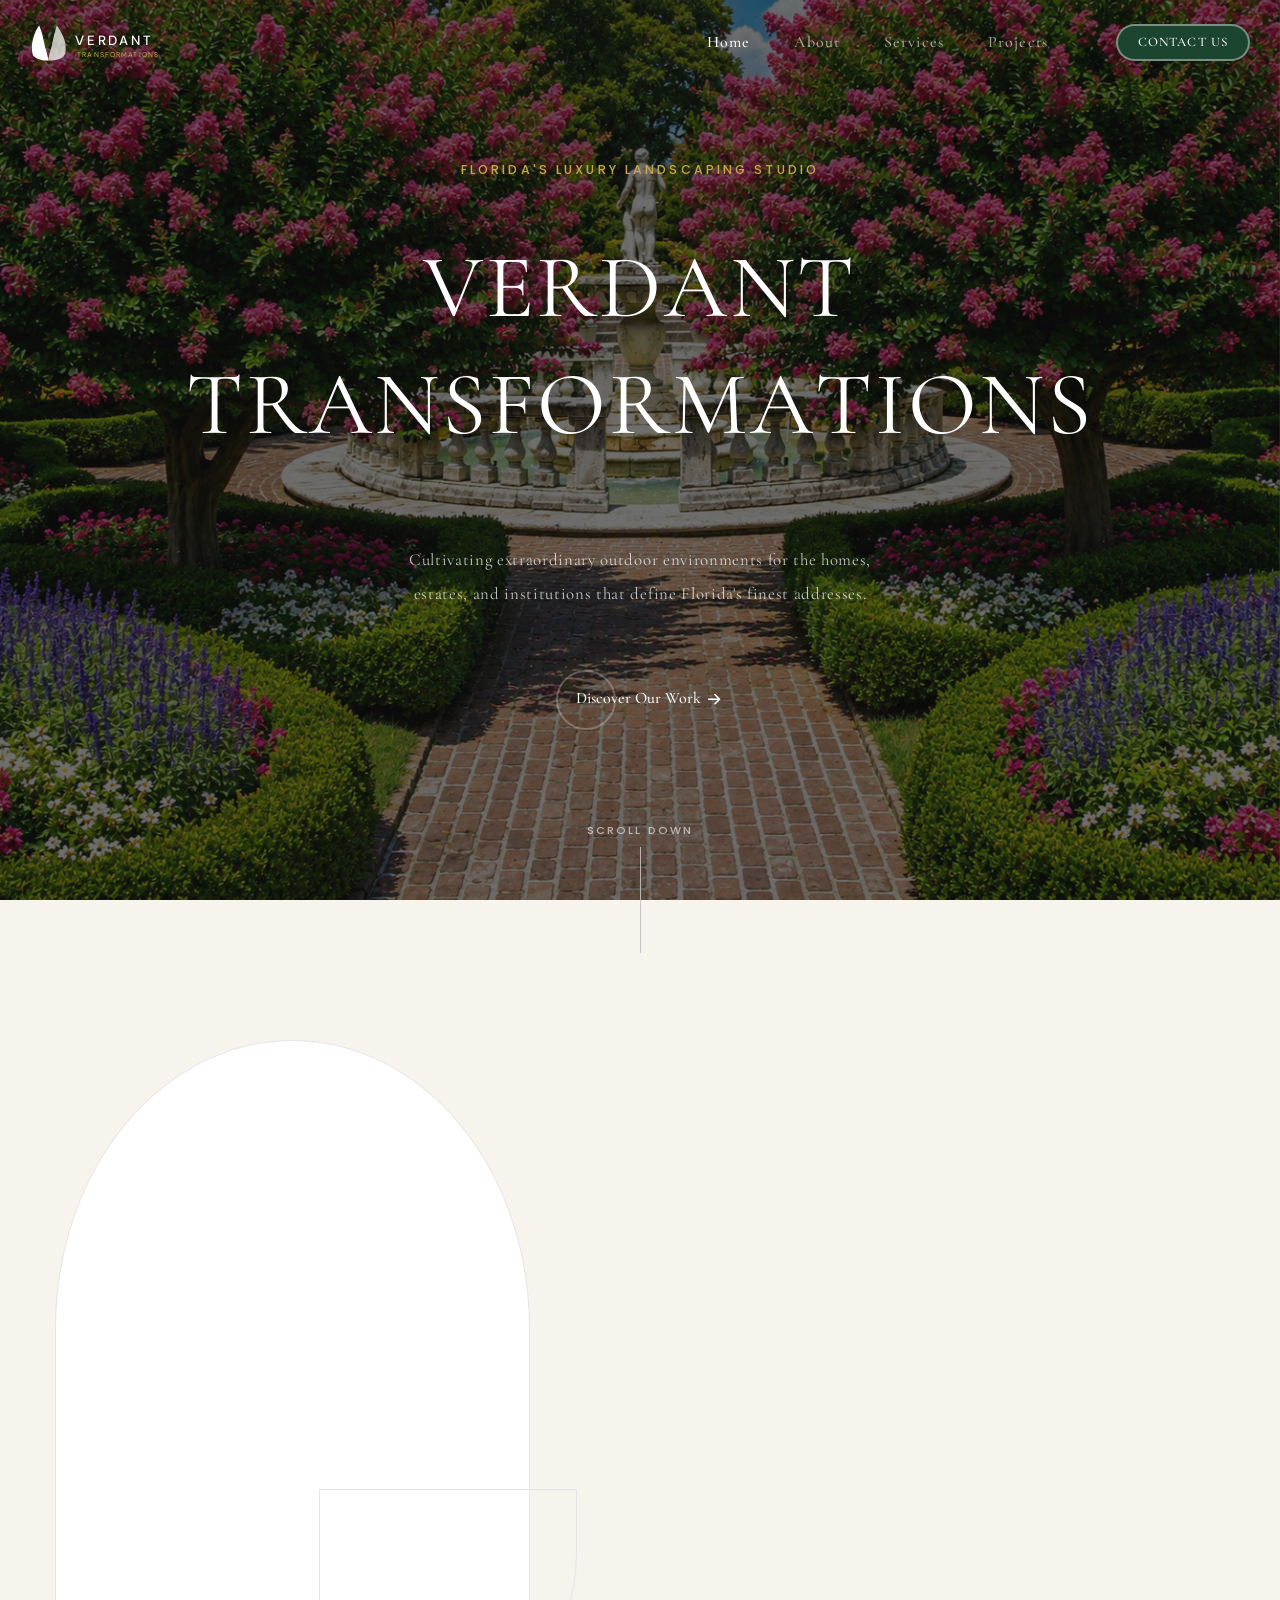
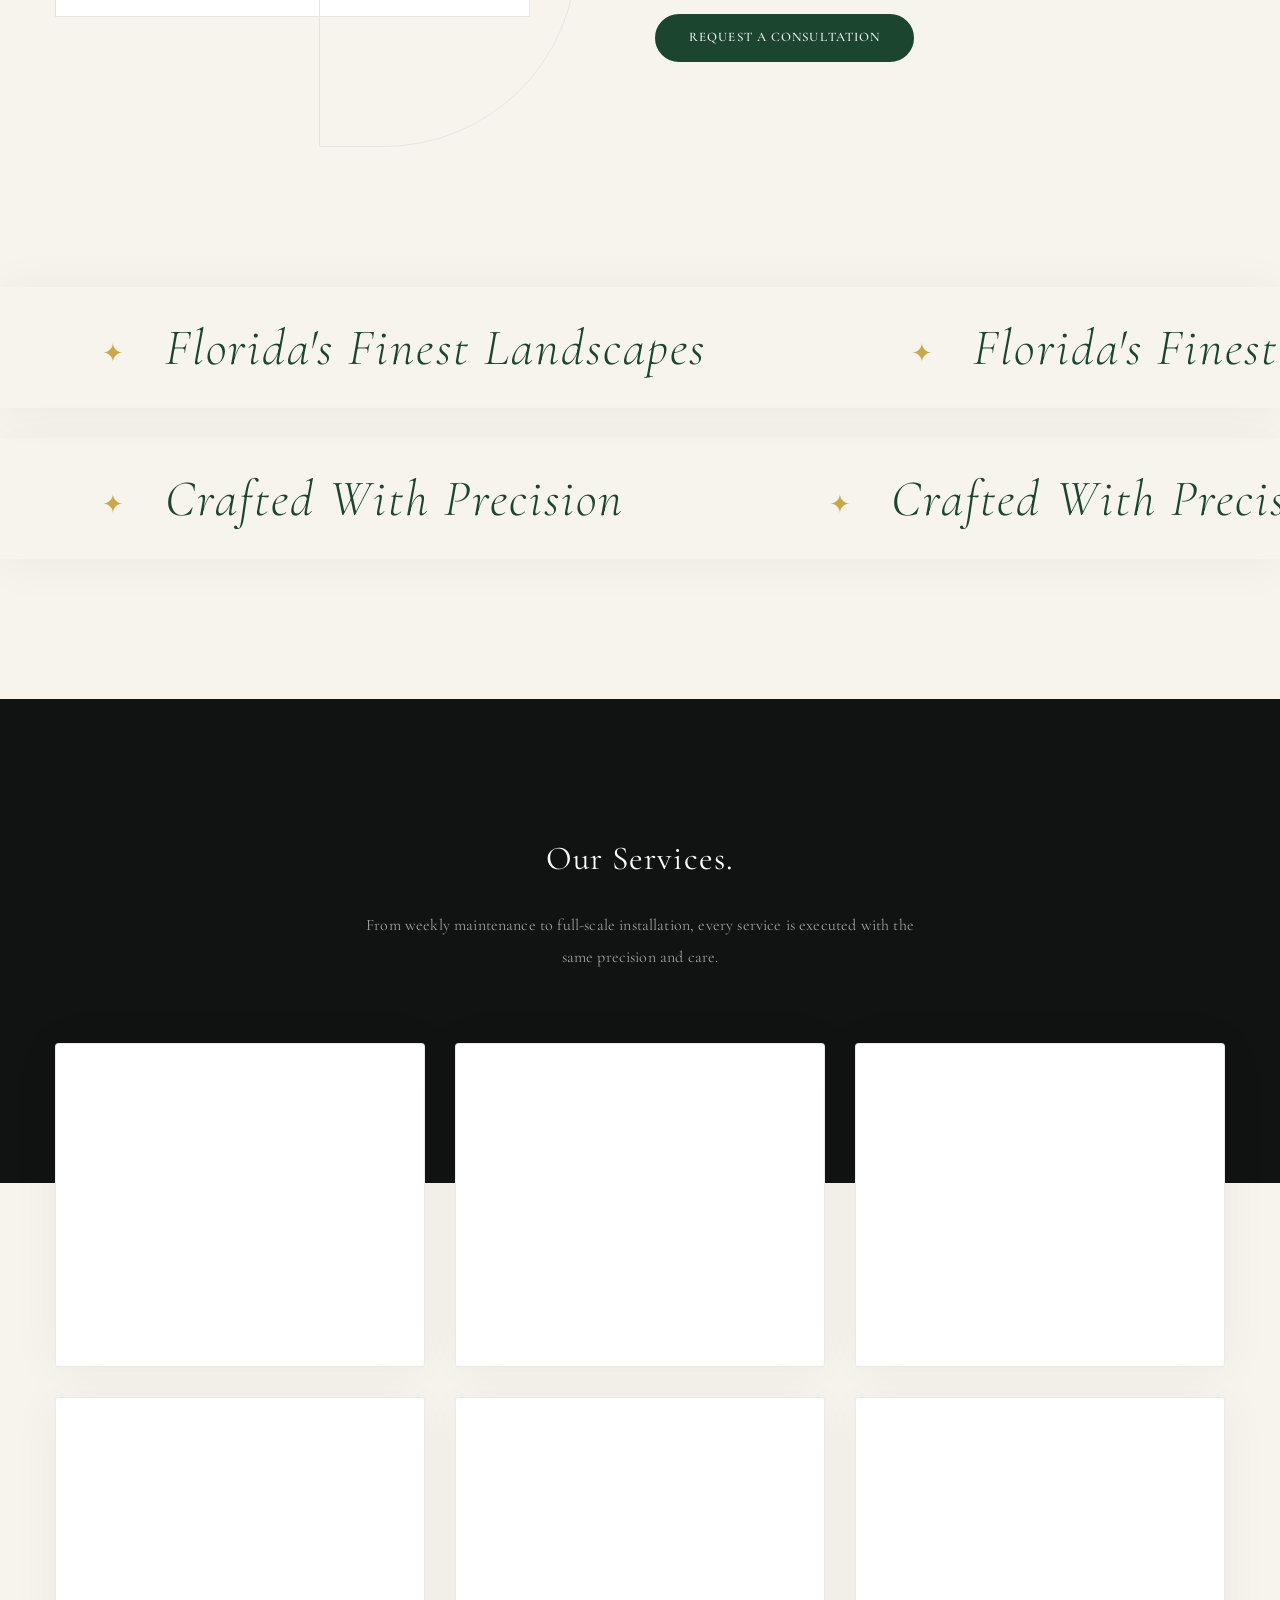
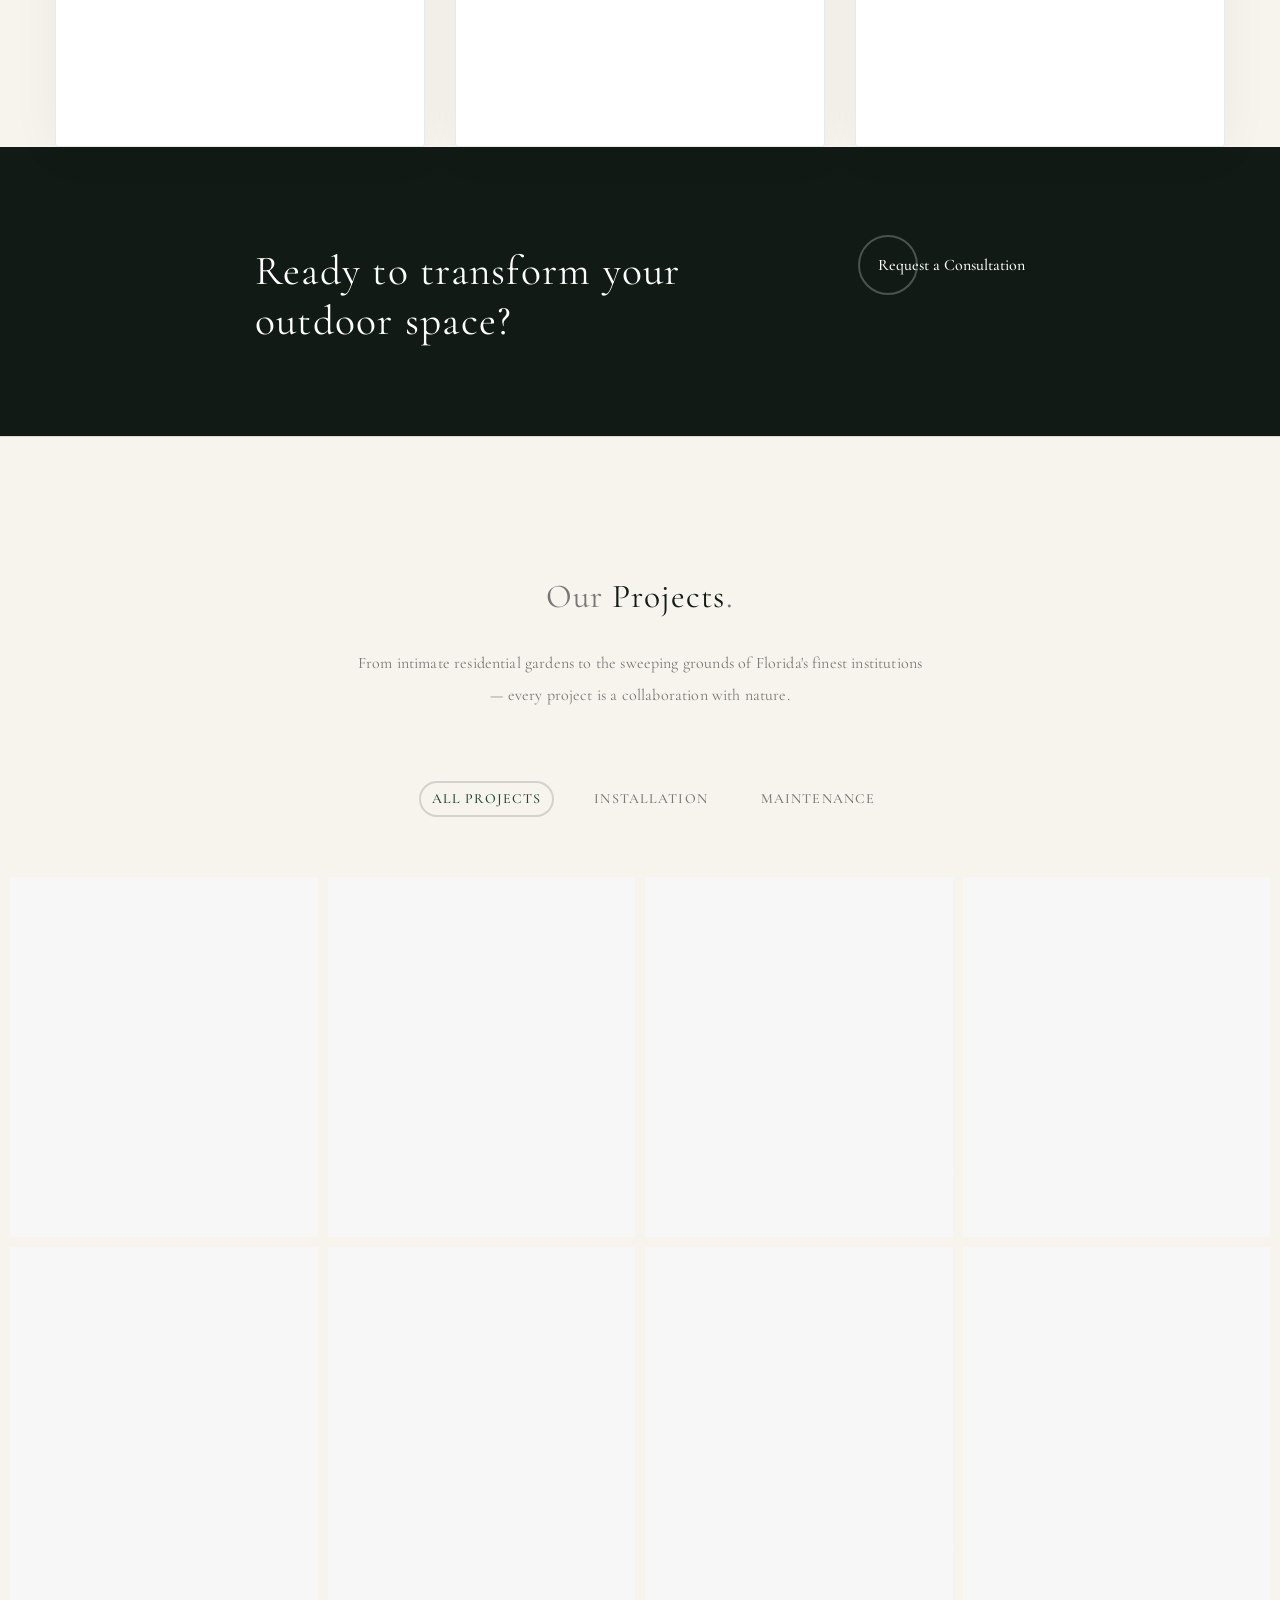
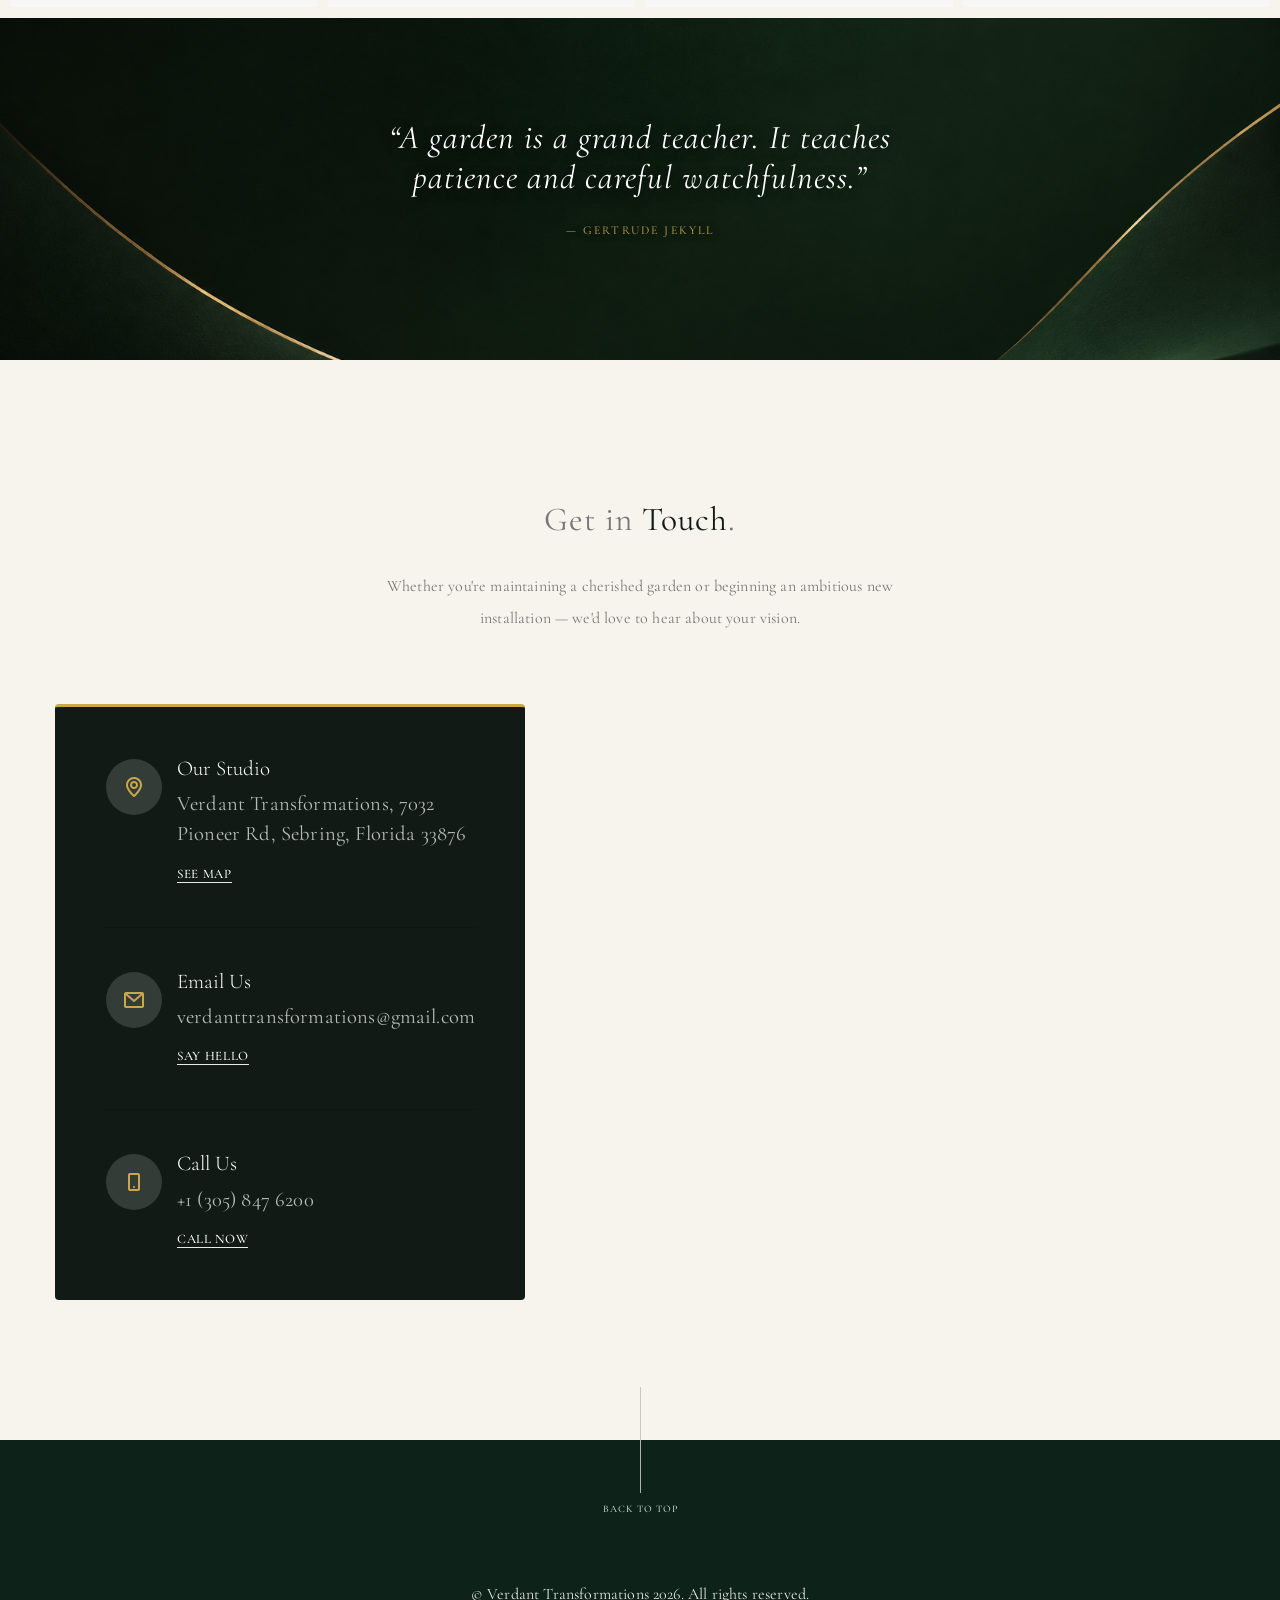
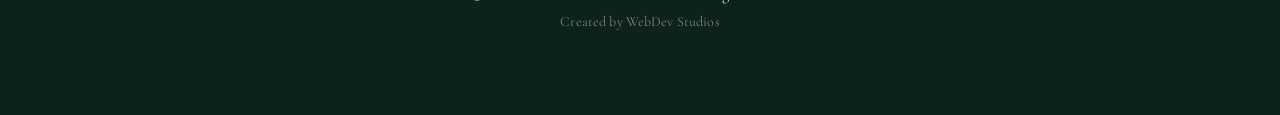
==== commit d8e7af33: "Deploying to gh-pages from @ KyronS/verdant-estates@e68b14f0e5aa4e4c787b1b7419ddad3c32f2da4f 🚀" ====
--- a/index.html
+++ b/index.html
@@ -1 +1 @@
-<!DOCTYPE html><html lang="en" class="no-mobile no-touch "><head><meta charSet="utf-8"/><meta name="viewport" content="width=device-width, initial-scale=1"/><link rel="stylesheet" href="/_next/static/css/07a098635536dd3e.css" data-precedence="next"/><link rel="stylesheet" href="/_next/static/css/77b6a9cfa2ea678b.css" data-precedence="next"/><link rel="stylesheet" href="/_next/static/css/ad58539e7815423b.css" data-precedence="next"/><link rel="stylesheet" href="/_next/static/css/3bdde8b6efeba59f.css" data-precedence="next"/><link rel="stylesheet" href="/_next/static/css/16fe341aed277591.css" data-precedence="next"/><link rel="stylesheet" href="/_next/static/css/4636ae13b5034a36.css" data-precedence="next"/><link rel="stylesheet" href="/_next/static/css/62fe7f1eac0d0428.css" data-precedence="next"/><link rel="preload" as="script" fetchPriority="low" href="/_next/static/chunks/webpack-d3b750208bd376be.js"/><script src="/_next/static/chunks/fd9d1056-d91e4292767b3b05.js" async=""></script><script src="/_next/static/chunks/23-9bad37bf2a066f38.js" async=""></script><script src="/_next/static/chunks/main-app-eca17e590843fbcb.js" async=""></script><script src="/_next/static/chunks/9dadc25a-3d204e36c2b6a21e.js" async=""></script><script src="/_next/static/chunks/231-4d4f1053157088b5.js" async=""></script><script src="/_next/static/chunks/173-6a0e0efa110069a5.js" async=""></script><script src="/_next/static/chunks/477-857d2551d8109af6.js" async=""></script><script src="/_next/static/chunks/769-8cf77abb43bec801.js" async=""></script><script src="/_next/static/chunks/380-06753a39aa92ab82.js" async=""></script><script src="/_next/static/chunks/app/page-dc46972960aee890.js" async=""></script><script src="/_next/static/chunks/app/layout-06338b7ee7c0ea63.js" async=""></script><script src="/_next/static/chunks/app/not-found-56fdcf7ba5c112ed.js" async=""></script><title>Verdant Transformations — Luxury Landscaping, Florida</title><meta name="description" content="Verdant Transformations crafts extraordinary outdoor environments across Florida — maintenance, installation, and landscape design for discerning clients."/><meta name="robots" content="index, follow"/><link rel="canonical" href="https://verdant-transformations.com/"/><meta property="og:title" content="Verdant Transformations — Luxury Landscaping, Florida"/><meta property="og:description" content="Verdant Transformations crafts extraordinary outdoor environments across Florida — maintenance, installation, and landscape design for discerning clients."/><meta property="og:url" content="https://verdant-transformations.com/"/><meta name="twitter:card" content="summary"/><meta name="twitter:title" content="Verdant Transformations — Luxury Landscaping, Florida"/><meta name="twitter:description" content="Verdant Transformations crafts extraordinary outdoor environments across Florida — maintenance, installation, and landscape design for discerning clients."/><link rel="icon" href="/favicon.ico" type="image/x-icon" sizes="64x64"/><link href="https://fonts.googleapis.com/css2?family=DM+Sans:wght@400;500;700&amp;display=swap" rel="stylesheet"/><link href="https://fonts.googleapis.com/css2?family=Roboto:ital,wght@0,400;0,500;1,400;1,500&amp;display=swap" rel="stylesheet"/><link href="https://fonts.googleapis.com/css2?family=Epilogue:wght@400;500&amp;family=Poppins&amp;display=swap" rel="stylesheet"/><link href="https://fonts.googleapis.com/css2?family=Inter:wght@400;500;600;700&amp;display=swap" rel="stylesheet"/><link href="https://fonts.googleapis.com/css2?family=Plus+Jakarta+Sans:ital,wght@0,400;0,500;0,600;1,400&amp;display=swap" rel="stylesheet"/><link href="https://fonts.googleapis.com/css2?family=Plus+Jakarta+Sans:ital,wght@0,300;0,400;0,500;0,600;1,400&amp;display=swap" rel="stylesheet"/><link href="https://fonts.googleapis.com/css2?family=Cormorant+Garamond:ital,wght@0,300;0,400;0,500;1,300;1,400;1,500&amp;display=swap" rel="stylesheet"/><script type="application/ld+json">{"@context":"https://schema.org","@type":"LandscapingBusiness","name":"Verdant Transformations","description":"Verdant Transformations crafts extraordinary outdoor environments across Florida — maintenance, installation, and landscape design for discerning clients.","url":"https://verdant-transformations.com","telephone":"+1-305-847-6200","email":"hello@verdanttransformations.com","address":{"@type":"PostalAddress","streetAddress":"7032 Pioneer Rd","addressLocality":"Sebring","addressRegion":"FL","postalCode":"33876","addressCountry":"US"},"areaServed":"Florida"}</script><script src="/_next/static/chunks/polyfills-78c92fac7aa8fdd8.js" noModule=""></script></head><body class="appear-animate body"><div class="theme-elegant theme-verdant"><div class="page" id="top"><nav class="main-nav dark transparent stick-fixed wow-menubar"><div class="main-nav-sub full-wrapper"><div class="nav-logo-wrap local-scroll"><a class="logo font-alt" href="/"><svg xmlns="http://www.w3.org/2000/svg" viewBox="0 0 245 54" height="38" style="width:auto;display:block" aria-label="Verdant Transformations"><path d="M 38,2 C 44,10 54,26 50,42 C 48,48 42,52 26,52 C 26,46 30,36 32,26 C 34,16 36,8 38,2 Z" fill="white" fill-opacity="0.72"></path><path d="M 13,2 C 6,12 0,28 4,44 C 6,48 14,52 26,52 C 26,46 22,36 20,26 C 18,16 16,8 13,2 Z" fill="white"></path><text x="64" y="30" font-size="19" letter-spacing="4" fill="white" font-weight="500" style="font-family:inherit">VERDANT</text><text x="67" y="47" font-size="10" letter-spacing="1.6" fill="#c8a84b" font-weight="400" style="font-family:inherit">TRANSFORMATIONS</text></svg></a></div><div class="mobile-nav" role="button" tabindex="0"><i class="mobile-nav-icon"></i><span class="visually-hidden">Menu</span></div><div class="inner-nav desktop-nav"><ul class="clearlist scroll-nav local-scroll justify-content-end scrollspyLinks"><li><a class="active" href="/">Home</a></li><li><a class="" href="/#about">About</a></li><li><a class="" href="/services/">Services</a></li><li><a class="" href="/projects/">Projects</a></li><li class="ms-3 me-2"></li><li><a class="opacity-1 no-hover" href="/contact/"><span class="btn btn-mod btn-small btn-border-w btn-circle" data-btn-animate="y"><span class="btn-animate-y"><span class="btn-animate-y-1">Contact Us</span><span class="btn-animate-y-2" aria-hidden="true">Contact Us</span></span></span></a></li></ul></div></div></nav><main id="main"><!--$!--><template data-dgst="BAILOUT_TO_CLIENT_SIDE_RENDERING"></template><!--/$--><section class="page-section scrollSpysection pb-0" id="about"><div class="container position-relative"><div class="row"><div class="col-lg-6 d-flex align-items-center"><div class="w-100 pe-lg-5"><div class="composition-5"><div class="composition-5-decoration opacity-065"><img alt="" loading="lazy" width="228" height="228" decoding="async" data-nimg="1" style="color:transparent" src="/assets/images/demo-slick/decoration-1.svg"/></div><div class="composition-5-image-1"><div class="composition-5-image-1-inner"><img alt="Verdant Transformations landscape installation" data-wow-offset="200" loading="lazy" width="850" height="914" decoding="async" data-nimg="1" class="wow scaleOutIn" style="color:transparent" src="/assets/images/demo-slick/hs-image-3.png"/></div></div><div class="composition-5-image-2"><div class="composition-5-image-2-inner"><img alt="Garden detail" data-wow-offset="0" loading="lazy" width="400" height="400" decoding="async" data-nimg="1" class="wow scaleOutIn" style="color:transparent" src="/assets/images/demo-slick/hs-image-4.png"/></div></div></div></div></div><div class="col-lg-6 d-flex align-items-center order-first order-lg-last mb-md-60 mb-sm-40"><div class="w-100 wow fadeInUp"><p class="mb-30 mb-sm-20" style="font-size:0.72rem;font-family:&#x27;Poppins&#x27;, sans-serif;letter-spacing:0.22em;text-transform:uppercase;color:#c8a84b">About Verdant Transformations</p><h3 class="section-title mb-30">Florida&#x27;s Premier Landscape Studio</h3><p class="text-gray mb-40">Founded in Sebring, Verdant Transformations brings together master horticulturalists, landscape architects, and irrigation engineers to deliver outdoor environments of rare distinction. From sprawling private estates to landmark public institutions, every project reflects our commitment to precision, beauty, and the unique character of Florida&#x27;s natural landscape.</p><div class="row features-list mt-n20 mb-50 mb-sm-30"><div class="col-sm-6 col-lg-12 col-xl-6 d-flex mt-20"><div class="features-list-icon"><i class="mi-check"></i></div><div class="features-list-text">Licensed Florida Landscape Architects</div></div><div class="col-sm-6 col-lg-12 col-xl-6 d-flex mt-20"><div class="features-list-icon"><i class="mi-check"></i></div><div class="features-list-text">20+ Years of Estate Experience</div></div><div class="col-sm-6 col-lg-12 col-xl-6 d-flex mt-20"><div class="features-list-icon"><i class="mi-check"></i></div><div class="features-list-text">Native &amp; Tropical Plant Specialists</div></div><div class="col-sm-6 col-lg-12 col-xl-6 d-flex mt-20"><div class="features-list-icon"><i class="mi-check"></i></div><div class="features-list-text">Full-Service: Design to Maintenance</div></div></div><div class="local-scroll wch-unset"><a href="#contact" class="btn btn-mod btn-color btn-large btn-circle btn-hover-anim mb-xs-10"><span>Request a Consultation</span></a> <a href="#services" class="link-hover-anim ms-2 ms-sm-5 me-2" data-link-animate="y"><span class="link-strong link-strong-unhovered">Our Services<!-- --> <i class="mi-arrow-right size-24" aria-hidden="true"></i></span><span class="link-strong link-strong-hovered" aria-hidden="true">Our Services<!-- --> <i class="mi-arrow-right size-24" aria-hidden="true"></i></span></a></div></div></div></div></div></section><div class="page-section overflow-hidden"><div class="marquee marquee-style-1 mb-30"><div class="marquee-track marquee-animation"><div>Florida&#x27;s Finest Landscapes</div><div aria-hidden="true">Florida&#x27;s Finest Landscapes</div><div aria-hidden="true">Florida&#x27;s Finest Landscapes</div><div aria-hidden="true">Florida&#x27;s Finest Landscapes</div><div aria-hidden="true">Florida&#x27;s Finest Landscapes</div><div aria-hidden="true">Florida&#x27;s Finest Landscapes</div><div aria-hidden="true">Florida&#x27;s Finest Landscapes</div><div aria-hidden="true">Florida&#x27;s Finest Landscapes</div><div aria-hidden="true">Florida&#x27;s Finest Landscapes</div><div aria-hidden="true">Florida&#x27;s Finest Landscapes</div><div aria-hidden="true">Florida&#x27;s Finest Landscapes</div><div aria-hidden="true">Florida&#x27;s Finest Landscapes</div></div></div><div class="marquee marquee-style-1"><div class="marquee-track marquee-animation"><div>Crafted With Precision</div><div aria-hidden="true">Crafted With Precision</div><div aria-hidden="true">Crafted With Precision</div><div aria-hidden="true">Crafted With Precision</div><div aria-hidden="true">Crafted With Precision</div><div aria-hidden="true">Crafted With Precision</div><div aria-hidden="true">Crafted With Precision</div><div aria-hidden="true">Crafted With Precision</div><div aria-hidden="true">Crafted With Precision</div><div aria-hidden="true">Crafted With Precision</div><div aria-hidden="true">Crafted With Precision</div><div aria-hidden="true">Crafted With Precision</div></div></div></div><section class="scrollSpysection" id="services"><div class="page-section bg-dark-1 bg-dark-alpha-70 light-content parallax-7 pb-140" style="background-image:url(/assets/images/demo-elegant/section-bg-3.png)"><div class="container position-relative"><div class="row mb-70 mb-sm-50"><div class="col-md-8 offset-md-2 col-lg-6 offset-lg-3 text-center"><h2 class="section-title mb-30 mb-sm-20">Our Services.</h2><div class="text-gray">From weekly maintenance to full-scale installation, every service is executed with the same precision and care.</div></div></div></div></div><div class="container mt-n140 position-relative z-index-1"><div class="row mb-n30"><div class="col-md-6 col-lg-4 d-flex align-items-stretch mb-30"><div class="services-3-item round text-center"><div class="wow fadeInUpShort" data-wow-offset="50"><div class="services-3-icon"><svg xmlns="http://www.w3.org/2000/svg" width="64" height="64" viewBox="0 0 250 250" fill="none" stroke="currentColor" stroke-linecap="round" stroke-linejoin="round" stroke-miterlimit="1.5" aria-hidden="true"><g transform="matrix(0.743366,0,0,0.895803,74.1114,-7.28939)"><path d="M225.087,205.202C225.087,192.063 213.753,181.395 199.793,181.395L58.654,168.895L58.654,211.815L218.061,211.815C221.939,211.815 225.087,208.852 225.087,205.202Z" stroke-width="9.11"></path></g><g transform="matrix(0.895803,0,0,0.895803,56.4003,-7.28939)"><path d="M68.444,168.895L0,145.145L0,178.48C0,196.878 14.937,211.815 33.335,211.815L68.962,211.815L68.444,168.895Z" stroke-width="8.37"></path></g><g transform="matrix(0.895803,0,0,0.895803,56.4003,-18.7613)"><path d="M0,145.145L80.754,173.167" stroke-width="8.37"></path></g><g transform="matrix(0.895803,0,0,0.895803,22.886,-8.45647)"><path d="M-20.367,88.738L37.413,133.642" stroke-width="8.37"></path></g><g transform="matrix(0.935004,0.0881322,-0.0536662,0.569351,38.9598,32.2777)"><path d="M172.64,152.025C172.64,146.621 169.969,142.234 166.678,142.234L111.832,142.234C108.542,142.234 105.871,146.621 105.871,152.025L105.871,171.605C105.871,177.008 108.542,181.395 111.832,181.395L166.678,181.395C169.969,181.395 172.64,177.008 172.64,171.605L172.64,152.025Z" stroke-width="9.65"></path></g><path d="M181.188,127.385L187.172,127.949C190.248,128.239 192.51,130.972 192.22,134.048L191.169,145.196C190.879,148.273 188.146,150.535 185.07,150.245L133.789,145.411C130.712,145.121 128.45,142.388 128.74,139.312L128.772,138.975L174.07,143.245C177.146,143.535 179.879,141.273 180.169,138.196L181.188,127.385Z" stroke-width="6"></path><g transform="matrix(1.06858,0.100723,-0.0321997,0.34161,18.5669,49.5392)"><path d="M172.64,152.025C172.64,146.621 171.237,142.234 169.51,142.234L109,142.234C107.273,142.234 105.871,146.621 105.871,152.025L105.871,171.605C105.871,177.008 107.273,181.395 109,181.395L169.51,181.395C171.237,181.395 172.64,177.008 172.64,171.605L172.64,152.025Z" stroke-width="9.41"></path></g><g transform="matrix(0.919691,0,0,0.895803,101.658,2.10716)"><ellipse cx="142.92" cy="201.325" rx="13.636" ry="13.986" stroke-width="8.26"></ellipse></g><g transform="matrix(0.919691,0,0,0.895803,7.25644,2.10716)"><ellipse cx="142.92" cy="201.325" rx="13.636" ry="13.986" stroke-width="8.26"></ellipse></g><g transform="matrix(0.982542,0,0,0.982542,0.219582,-29.7197)"><path d="M4.5,102.545L8.402,86.241" stroke-width="7.63"></path></g></svg></div><h3 class="services-3-title">Lawn Maintenance</h3><div class="services-3-text">Precision weekly lawn care for Florida&#x27;s climate — mowing, edging, fertilisation, and year-round pest management to keep your turf immaculate.</div></div></div></div><div class="col-md-6 col-lg-4 d-flex align-items-stretch mb-30"><div class="services-3-item round text-center"><div class="wow fadeInUpShort" data-wow-offset="50"><div class="services-3-icon"><svg xmlns="http://www.w3.org/2000/svg" width="64" height="64" viewBox="0 0 512 512" fill="currentColor" aria-hidden="true"><path d="M512,295.913c0-9.237-6.972-16.842-15.94-17.849c5.629-7.053,5.18-17.361-1.35-23.892 c-6.531-6.531-16.839-6.979-23.892-1.35c-1.007-8.968-8.612-15.94-17.849-15.94c-9.237,0-16.842,6.972-17.849,15.94 c-7.053-5.629-17.361-5.182-23.892,1.35c-6.531,6.531-6.979,16.839-1.35,23.892c-8.967,1.007-15.94,8.612-15.94,17.849 c0,9.237,6.972,16.842,15.94,17.849c-5.629,7.053-5.182,17.361,1.35,23.892c3.152,3.152,7.185,4.873,11.305,5.192 c-2.635,12.025-5.978,30.95-8.53,57.754l-19.653-16.378c-3.674-3.06-9.133-2.565-12.198,1.109 c-3.062,3.675-2.565,9.134,1.108,12.197l29.032,24.194c-0.185,2.744-0.361,5.558-0.525,8.432h-48.394 c-6.377,0-11.547,5.169-11.547,11.547c0,6.378,5.17,11.547,11.547,11.547h112.696c6.377,0,11.547-5.169,11.547-11.547 c0-6.378-5.17-11.547-11.547-11.547h-46.95c2.346-39.703,6.725-66.399,9.979-81.785c3.294,4.009,8.278,6.575,13.871,6.575 c9.237,0,16.842-6.972,17.849-15.94c7.053,5.629,17.361,5.18,23.892-1.35c6.531-6.531,6.979-16.839,1.35-23.892 C505.028,312.755,512,305.15,512,295.913z M452.969,319.012c-12.757,0-23.099-10.342-23.099-23.099 c0-12.757,10.342-23.099,23.099-23.099c12.757,0,23.099,10.342,23.099,23.099C476.067,308.67,465.726,319.012,452.969,319.012z"></path><circle cx="360.847" cy="115.651" r="56.901" fill="currentColor"></circle><path d="M352.342,327.379l-87.811-50.442l8.961-80.116l10.875,69.605l30.427-34.845c13.879-16.062,12.108-40.334-3.954-54.212 l-49.488-42.76c-16.943-14.64-42.811-11.747-56.093,6.311L101.945,280.873c-15.498,20.994-12.632,50.337,6.686,67.878 c14.654,13.305,30.665,27.733,46.709,42.065l-124.193-0.858c-0.073,0-0.146-0.001-0.218-0.001 c-16.983,0-30.811,13.709-30.929,30.72c-0.118,17.085,13.636,31.029,30.72,31.147l206.101,1.422c0.072,0,0.144,0.001,0.216,0.001 c28.33-0.001,41.74-35.124,20.606-54.003l-49.505-44.223l11.578-13.4c-10.845-6.23-8.442-4.85-19.128-10.988 c-16.113-9.256-22.58-28.847-15.861-45.614l37.529-93.929l-10.839,96.915c-1.141,10.201,3.878,20.106,12.778,25.218 l102.468,58.861c12.348,7.094,28.103,2.828,35.191-9.512C368.945,350.226,364.687,334.47,352.342,327.379z"></path></svg></div><h3 class="services-3-title">Garden Installation</h3><div class="services-3-text">Bespoke tropical and ornamental garden installations that transform blank ground into lush, layered living environments.</div></div></div></div><div class="col-md-6 col-lg-4 d-flex align-items-stretch mb-30"><div class="services-3-item round text-center"><div class="wow fadeInUpShort" data-wow-offset="50"><div class="services-3-icon"><svg xmlns="http://www.w3.org/2000/svg" width="64" height="64" viewBox="0 0 460.688 460.688" aria-hidden="true"><path d="M451.033,32.646c-15.09-28.506-44.849-36.768-74.349-21.143c-19.105,10.117-27.674,26.67-30.532,43.739l-10.48-18.484c-4.322-8.166-15.013-14.535-22.061-10.806l-140.406,74.32c-7.048,3.729-7.793,16.151-3.471,24.317l22.49,46.302l-118.642-22.51c-1.052-11.513-4.619-19.354-10.155-20.024c-7.956-0.966-16.208,14.296-18.57,33.794c-2.371,19.479,2.219,36.194,10.174,37.15c6.087,0.741,12.389-7.89,16.086-20.705l161.021,74.6l24.93,51.8c4.321,8.166,12.871,10.5,19.919,6.77l153.172-81.08c7.048-3.729,9.926-12.106,5.613-20.272l-15.177-26.192c4.169-21.085,13.005-38.03,21.277-55.243C456.58,98.331,470.694,69.777,451.033,32.646zM409.513,165.134L363.077,84.6c-3.156-17.27-3.634-45.068,21.42-58.331c21.64-11.456,41.052-6.005,51.953,14.573c15.711,29.682,4.695,52.622-9.247,81.664C421.007,135.396,414.438,149.375,409.513,165.134z M66.936,409.169c5.288,0,9.562-4.284,9.562-9.562V256.169c0-5.278-4.274-9.562-9.562-9.562s-9.562,4.283-9.562,9.562v143.438C57.374,404.885,61.648,409.169,66.936,409.169z M9.562,409.169c5.288,0,9.562-4.284,9.562-9.562V227.481c0-5.278-4.274-9.562-9.562-9.562S0,222.204,0,227.481v172.125C-0.001,404.885,4.273,409.169,9.562,409.169z M38.249,294.419c5.288,0,9.562-4.284,9.562-9.562v-57.375c0-5.278-4.274-9.562-9.562-9.562s-9.562,4.284-9.562,9.562v57.375C28.686,290.135,32.961,294.419,38.249,294.419z M38.249,370.919c5.288,0,9.562-4.284,9.562-9.562v-47.812c0-5.277-4.274-9.562-9.562-9.562s-9.562,4.285-9.562,9.562v47.812C28.686,366.635,32.961,370.919,38.249,370.919z M38.249,447.419c5.288,0,9.562-4.284,9.562-9.562v-47.812c0-5.278-4.274-9.562-9.562-9.562s-9.562,4.283-9.562,9.562v47.812C28.686,443.135,32.961,447.419,38.249,447.419z M57.374,447.419c0,5.279,4.274,9.562,9.562,9.562s9.562-4.284,9.562-9.562v-19.125c0-5.278-4.274-9.562-9.562-9.562s-9.562,4.284-9.562,9.562V447.419z M9.562,456.982c5.288,0,9.562-4.284,9.562-9.562v-19.125c0-5.278-4.274-9.562-9.562-9.562S0,423.016,0,428.294v19.125C-0.001,452.699,4.273,456.982,9.562,456.982z"></path></svg></div><h3 class="services-3-title">Irrigation Systems</h3><div class="services-3-text">Smart irrigation design and installation that conserves water while sustaining your landscape through Florida&#x27;s dry seasons.</div></div></div></div><div class="col-md-6 col-lg-4 d-flex align-items-stretch mb-30"><div class="services-3-item round text-center"><div class="wow fadeInUpShort" data-wow-offset="50"><div class="services-3-icon"><svg xmlns="http://www.w3.org/2000/svg" width="64" height="64" viewBox="0 0 406.891 406.891" aria-hidden="true"><path d="M97.909,288.688l-50.653,72.339c-1.556,2.222-4.038,3.412-6.56,3.412c-1.585,0-3.186-0.469-4.582-1.447c-3.619-2.534-4.499-7.522-1.964-11.142l50.653-72.339c2.534-3.619,7.524-4.498,11.142-1.964C99.564,280.081,100.444,285.069,97.909,288.688z M126.258,298.771c-3.62-2.534-8.607-1.654-11.142,1.964l-50.654,72.34c-2.535,3.62-1.655,8.608,1.964,11.142c1.396,0.978,2.997,1.447,4.582,1.447c2.521,0,5.004-1.189,6.56-3.412l50.654-72.34C130.757,306.293,129.877,301.305,126.258,298.771z M345.294,289.831c-2.533-3.62-7.523-4.499-11.142-1.964c-3.619,2.534-4.499,7.523-1.964,11.142l20.416,29.156c2.395,3.419,3.31,7.591,2.576,11.746c-0.732,4.156-3.02,7.763-6.44,10.158c-3.619,2.534-4.499,7.522-1.965,11.142c1.557,2.223,4.038,3.412,6.561,3.412c1.584,0,3.186-0.47,4.582-1.447c6.921-4.846,11.545-12.122,13.02-20.486c1.476-8.364-0.381-16.782-5.228-23.703L345.294,289.831z M403.515,350.279c-2.94,16.678-12.149,31.183-25.928,40.844c-0.013,0.009-0.024,0.017-0.036,0.025c-28.593,20.018-68.137,13.045-88.156-15.544l-47.574-67.944c-1.218-1.738-1.694-3.889-1.326-5.978c0.369-2.089,1.553-3.947,3.29-5.164l21.078-14.758l-10.666-15.232c-4.516-6.449-6.247-14.294-4.873-22.088c0.896-5.081,3.038-9.731,6.209-13.604l-47.136-67.316l-47.137,67.318c8.176,9.994,9.102,24.604,1.341,35.69l-10.666,15.231l2.028,1.419c14.116,9.888,17.559,29.414,7.676,43.529l-53.757,76.771c-1.556,2.223-4.038,3.412-6.56,3.412c-1.585,0-3.185-0.469-4.582-1.447c-3.619-2.534-4.499-7.522-1.965-11.142l53.757-76.771c4.823-6.89,3.143-16.42-3.747-21.246l-8.581-6.007c-1.738-1.217-2.922-3.074-3.29-5.164c-0.369-2.09,0.107-4.24,1.325-5.979l15.255-21.786c4.285-6.122,2.798-14.587-3.314-18.882c-0.007-0.004-0.013-0.009-0.02-0.013c-0.005-0.004-0.011-0.008-0.017-0.012c-2.944-2.055-6.539-2.839-10.116-2.208c-3.587,0.632-6.698,2.604-8.761,5.55l-10.668,15.233l1.295,0.906c3.619,2.534,4.498,7.523,1.964,11.142c-2.532,3.62-7.522,4.499-11.142,1.964l-7.832-5.484c-0.005-0.003-0.01-0.007-0.016-0.011l-8.927-6.25c-3.315-2.322-7.362-3.209-11.393-2.499c-4.03,0.71-7.528,2.928-9.85,6.244l-53.755,76.771c-2.535,3.62-7.521,4.499-11.143,1.965c-3.619-2.534-4.499-7.522-1.965-11.142l53.755-76.771c4.772-6.817,11.939-11.372,20.179-12.824c8.244-1.453,16.532,0.376,23.349,5.149l2.374,1.662l10.667-15.233c4.513-6.447,11.292-10.755,19.089-12.13c5.083-0.897,10.183-0.473,14.906,1.18l50.476-72.087l-61.25-87.473l-12.325,8.63c-2.838,1.986-6.631,1.922-9.398-0.161l-24.843-18.69c-2.047-1.54-3.233-3.968-3.189-6.529s1.312-4.947,3.41-6.417l53.536-37.485c2.098-1.47,4.772-1.846,7.196-1.01c2.422,0.835,4.298,2.779,5.045,5.23l9.065,29.737c1.01,3.313-0.227,6.9-3.063,8.886l-12.327,8.631l57.909,82.702l57.909-82.703l-12.325-8.63c-2.837-1.987-4.073-5.573-3.063-8.887l9.067-29.737c0.747-2.45,2.623-4.395,5.045-5.229c2.422-0.836,5.098-0.46,7.196,1.01l53.536,37.485c2.099,1.469,3.366,3.855,3.41,6.417c0.044,2.562-1.143,4.989-3.189,6.529l-24.845,18.69c-2.768,2.083-6.561,2.146-9.398,0.16l-12.327-8.632l-61.249,87.474l50.478,72.089c12.189-4.266,26.234-0.136,33.995,10.949l-0.001-0.001l10.668,15.233l21.076-14.757c3.618-2.535,8.607-1.655,11.143,1.965l47.574,67.944C402.758,316.793,406.458,333.586,403.515,350.279z M267.915,34.516l28.244,19.776l11.397-8.574l-35.481-24.844L267.915,34.516z M148.88,34.516l-4.158-13.641l-35.481,24.844l11.396,8.574l14.064-9.848c0.02-0.014,0.038-0.027,0.057-0.04c0.02-0.013,0.038-0.026,0.058-0.04L148.88,34.516z M379.99,312.17l-42.986-61.391l-21.076,14.757c-0.008,0.005-0.015,0.01-0.021,0.015l-7.826,5.48c-3.618,2.534-8.607,1.655-11.142-1.964c-2.535-3.619-1.655-8.608,1.964-11.142l1.295-0.906l-10.667-15.232l-0.001,0c-4.289-6.128-12.767-7.622-18.896-3.331c-2.948,2.064-4.92,5.176-5.553,8.762c-0.632,3.585,0.157,7.184,2.223,10.133l15.255,21.786c2.534,3.619,1.654,8.607-1.965,11.142l-21.078,14.758l42.987,61.391c14.952,21.356,44.488,26.57,65.852,11.628c0.007-0.005,0.015-0.011,0.021-0.016c10.298-7.21,17.182-18.056,19.383-30.54S387.201,322.469,379.99,312.17z"></path></svg></div><h3 class="services-3-title">Landscape Design</h3><div class="services-3-text">Bespoke landscape architecture translating your vision into a cohesive, sustainable outdoor environment — from concept sketches to final planting plans.</div></div></div></div><div class="col-md-6 col-lg-4 d-flex align-items-stretch mb-30"><div class="services-3-item round text-center"><div class="wow fadeInUpShort" data-wow-offset="50"><div class="services-3-icon"><svg xmlns="http://www.w3.org/2000/svg" width="150" height="300" viewBox="0 0 150 300" aria-hidden="true"><path d="M142.4,42.9c2-4.3,6.6-8.3,14.6-11.5V14.6l8.7,13.8c2.9-0.9,6.3-1.6,9.3-2.2V9l9.8,15.8  c1.7-0.2,3.2-0.3,5.2-0.4V9l9.4,15.2c8.6,0.2,17.3,1.4,25.3,3.9C220.9,16,200.4,5,196.9,4.3c-35.7-10.9-68.8,20-69.4,28.3  C115.5-1,60.6,1,34.9,30.7c20.1-5.2,76.4-2.8,80.4,15.5c-12.6-2.8-60.7-31.6-87,48.5c52.3-30.9,76.1-42.3,81.9-38.2  c-39.1,13.8-25.6,52.1-25.6,52.1s13.7-32.1,30.1-35l2.8,0.2c-15.6,60.8-22.5,112-3.8,174H63v8h124v-8h-42.5  c-24.1-57-20.3-111-7.6-173.1l2.6,0.2c8.9,4.9,26.5,33.6,29.8,42.9c6.3-22.6-0.5-42.7-19.1-57.1c2.8-1.6,8.9-1.5,16.5-0.3l2.5-14  l7.3,15.8l-0.2,0c2.9,0.6,5.8,1.3,8.8,2.1l4.5-18l4.8,20.6c2.3,0.7,4.5,1.3,6.6,2l4.2-16.7l4.6,19.7c6.9,2.4,12.3,4.7,14.8,6.1  C223.3,61.5,201.4,21,142.4,42.9z"></path></svg></div><h3 class="services-3-title">Tree &amp; Palm Care</h3><div class="services-3-text">Professional arborist services for Florida&#x27;s native trees and signature palms — trimming, health assessments, and structural pruning.</div></div></div></div><div class="col-md-6 col-lg-4 d-flex align-items-stretch mb-30"><div class="services-3-item round text-center"><div class="wow fadeInUpShort" data-wow-offset="50"><div class="services-3-icon"><svg xmlns="http://www.w3.org/2000/svg" width="64" height="64" viewBox="0 0 511.999 511.999" aria-hidden="true"><path d="M470.956,433.845c-1.192-2.06-2.501-4.029-3.907-5.915v-33.666c21.175-4.52,37.043-22.455,37.043-43.844v-34.177c0-5.771-4.678-10.449-10.449-10.449c-4.341,0-8.545,0.59-12.549,1.666c-7.463-12.108-17.602-20.058-18.089-20.435c-3.769-2.924-9.039-2.923-12.808,0c-0.487,0.377-10.627,8.327-18.089,20.434c-4.003-1.075-8.207-1.664-12.547-1.664c-2.773,0-5.432,1.102-7.392,3.064c-1.96,1.961-3.059,4.622-3.057,7.395l0.031,34.166c0,21.386,15.853,39.32,37.008,43.842v15.923c-8.519-4.415-18.115-6.856-28.104-6.856c-16.4,0-31.604,6.497-42.763,17.422V316.655c21.175-4.519,37.043-22.455,37.043-43.844v-34.177c0-5.771-4.678-10.449-10.449-10.449c-4.341,0-8.545,0.59-12.548,1.666c-7.463-12.108-17.603-20.058-18.09-20.435c-3.769-2.924-9.039-2.923-12.808,0c-0.487,0.377-10.627,8.326-18.088,20.434c-4.003-1.075-8.208-1.666-12.547-1.666c-2.773,0-5.432,1.102-7.392,3.064c-1.96,1.961-3.059,4.622-3.057,7.395l0.031,34.167c0,21.386,15.852,39.319,37.008,43.842v117.026c-0.51-0.018-1.018-0.049-1.529-0.049c-25.063,0-45.453,20.39-45.453,45.453c0,10.654,3.767,21.015,10.606,29.177c1.985,2.37,4.918,3.738,8.009,3.738h167.365c3.091,0,6.024-1.369,8.009-3.738c6.839-8.162,10.606-18.523,10.606-29.177C511.999,455.51,493.958,436.068,470.956,433.845z M456.599,309.647c1.928,2.1,4.027,4.664,5.919,7.546c-2.146,1.82-4.133,3.813-5.915,5.975c-1.784-2.163-3.772-4.157-5.919-5.977C452.574,314.308,454.673,311.745,456.599,309.647z M430.04,350.411l-0.02-21.666c9.385,3.853,16.028,12.712,16.127,23.001c0.055,5.731,4.717,10.349,10.449,10.349h0.015c5.731,0,10.393-4.616,10.449-10.348c0.099-10.293,6.746-19.156,16.134-23.007v21.68c0,13.039-12.178,24.056-26.594,24.056C442.202,374.477,430.04,363.46,430.04,350.411z M364.834,232.039c1.928,2.1,4.027,4.664,5.918,7.547c-2.145,1.819-4.133,3.813-5.915,5.974c-1.784-2.163-3.772-4.157-5.919-5.977C360.81,236.701,362.908,234.138,364.834,232.039z M338.276,272.804l-0.02-21.666c9.385,3.852,16.028,12.712,16.127,23.001c0.055,5.731,4.717,10.349,10.449,10.349h0.014c5.731,0,10.393-4.616,10.449-10.348c0.1-10.292,6.746-19.156,16.135-23.007v21.681c0,13.039-12.178,24.056-26.594,24.056C350.438,296.869,338.276,285.853,338.276,272.804z M487.957,491.102H331.446c-2.046-3.648-3.144-7.79-3.144-12.016c0-13.54,11.015-24.555,24.555-24.555c4.191,0,8.331,1.078,11.972,3.119c2.721,1.523,5.982,1.752,8.888,0.625c2.908-1.13,5.159-3.498,6.139-6.459c5.46-16.501,20.807-27.587,38.19-27.587c15.975,0,30.444,9.465,36.86,24.112c1.753,4.003,5.811,6.507,10.177,6.238c0.484-0.028,0.971-0.048,1.462-0.048c13.54,0,24.555,11.015,24.555,24.555C491.102,483.312,490.003,487.454,487.957,491.102z M511.985,65.829C511.985,29.531,482.454,0,446.156,0c-28.997,0-54.006,18.677-62.631,45.553c-25.115,0.292-48.128,14.749-59.551,36.838c-28.25,0.784-51.604,21.625-56.436,48.83h-50.916c-5.771,0-10.449,4.678-10.449,10.449c0,5.771,4.678,10.449,10.449,10.449h60.447c5.771,0,10.449-4.678,10.449-10.449c0-21.176,17.092-38.404,38.103-38.404c1.258,0,2.588,0.07,3.954,0.208c4.7,0.472,9.135-2.265,10.815-6.682c6.906-18.156,24.551-30.354,43.908-30.354c19.358,0,37.003,12.198,43.908,30.354c1.68,4.417,6.12,7.151,10.815,6.682c1.365-0.138,2.694-0.208,3.951-0.208c17.419,0,32.147,11.841,36.674,27.955h-124.27c-5.771,0-10.449,4.678-10.449,10.449c0,5.771,4.678,10.449,10.449,10.449h136.151c5.771,0,10.449-4.678,10.449-10.449c0-11.067-3.032-21.433-8.305-30.308C505.399,99.187,511.985,83.074,511.985,65.829z M479.903,95.473c-9.719-7.864-21.949-12.712-35.282-13.082c-8.364-16.177-22.949-28.26-40.021-33.686c6.773-16.564,22.964-27.807,41.556-27.807c24.775,0,44.931,20.156,44.931,44.931C491.087,76.932,487.081,87.348,479.903,95.473z M121.668,24.085C113.236,9.43,97.384,0,80.201,0C63.018,0,47.166,9.43,38.735,24.085C17.095,25.781,0.004,44.014,0.004,66.182c0,5.771,4.678,10.449,10.449,10.449c5.771,0,10.449-4.678,10.449-10.449c0-11.76,9.48-21.328,21.133-21.328c0.694,0,1.437,0.04,2.208,0.117c4.699,0.479,9.132-2.265,10.813-6.682c3.956-10.402,14.061-17.39,25.145-17.39c11.084,0,21.191,6.988,25.147,17.391c1.679,4.415,6.109,7.156,10.813,6.682c0.77-0.077,1.512-0.117,2.206-0.117c7.895,0,14.793,4.391,18.421,10.879H61.388c-5.771,0-10.449,4.678-10.449,10.449s4.678,10.449,10.449,10.449h88.562c5.771,0,10.449-4.678,10.449-10.449C160.4,44.014,143.309,25.782,121.668,24.085z M323.506,131.221h-0.163c-5.771,0-10.449,4.678-10.449,10.449s4.678,10.449,10.449,10.449h0.163c5.771,0,10.449-4.678,10.449-10.449C333.955,135.899,329.277,131.221,323.506,131.221z M183.349,131.221h-0.163c-5.771,0-10.449,4.678-10.449,10.449c0,5.771,4.678,10.449,10.449,10.449h0.163c5.771,0,10.449-4.678,10.449-10.449C193.798,135.899,189.12,131.221,183.349,131.221z M195.692,238.518c-16.709,0-30.303,13.593-30.303,30.302c0,16.709,13.594,30.302,30.303,30.302c16.708,0,30.301-13.594,30.301-30.302C225.993,252.111,212.4,238.518,195.692,238.518z M195.692,278.224c-5.187,0-9.405-4.219-9.405-9.404c0-5.185,4.219-9.404,9.405-9.404c5.185,0,9.403,4.219,9.403,9.404C205.095,274.005,200.877,278.224,195.692,278.224z M310.113,350.717c-4.341,0-8.545,0.59-12.549,1.666c-7.463-12.108-17.602-20.058-18.089-20.435c-3.769-2.924-9.039-2.923-12.808,0c-0.487,0.377-10.628,8.327-18.089,20.434c-4.003-1.075-8.207-1.666-12.547-1.666c-2.773,0-5.432,1.102-7.392,3.064c-1.96,1.961-3.059,4.622-3.057,7.395l0.031,34.166c0,21.386,15.852,39.32,37.008,43.842v37.141l-4.081-4.081c-4.08-4.08-10.697-4.08-14.778,0c-4.08,4.08-4.08,10.697,0,14.778l4.081,4.081h-41.703V344.173c6.532-2.383,11.991-6.936,15.498-12.838c9.966,2.534,20.901-0.138,28.729-7.966c7.824-7.827,10.496-18.76,7.962-28.725c8.842-5.252,14.684-14.874,14.684-25.948c0-11.073-5.842-20.695-14.684-25.948c2.534-9.965-0.138-20.899-7.964-28.728c-7.827-7.826-18.76-10.499-28.727-7.963c-5.253-8.841-14.874-14.683-25.947-14.683c-11.073,0-20.695,5.843-25.948,14.684c-9.968-2.535-20.899,0.137-28.728,7.963c-7.826,7.828-10.499,18.761-7.963,28.727c-8.841,5.253-14.683,14.874-14.683,25.948c0,11.075,5.841,20.696,14.683,25.948c-2.535,9.967,0.138,20.9,7.964,28.727c7.826,7.826,18.759,10.499,28.727,7.963c3.507,5.902,8.966,10.455,15.499,12.839v146.929h-16.49c3.995-8.24,6.154-17.349,6.154-26.645c0-33.705-27.421-61.127-61.127-61.127c-18.986,0-36.575,8.876-47.974,23.266v-18.542c21.175-4.52,37.043-22.455,37.043-43.844v-34.177c0-5.771-4.678-10.449-10.449-10.449c-4.341,0-8.545,0.59-12.549,1.666c-7.463-12.108-17.602-20.058-18.089-20.435c-3.769-2.924-9.039-2.923-12.808,0c-0.487,0.377-10.627,8.327-18.089,20.434c-4.003-1.075-8.207-1.665-12.547-1.665c-2.773,0-5.432,1.102-7.392,3.064c-1.96,1.961-3.059,4.622-3.057,7.395l0.031,34.166c0,21.386,15.853,39.319,37.008,43.842v22.471C20.049,431.095,0,451.478,0,476.47c0,12.251,4.765,23.778,13.414,32.457c1.96,1.966,4.624,3.072,7.401,3.072h274.171c5.771,0,10.449-4.678,10.449-10.449c0-4.766-3.194-8.779-7.557-10.034l4.496-4.495c4.083-4.08,4.083-10.697,0.003-14.777c-4.08-4.081-10.697-4.079-14.777,0l-4.082,4.082v-37.14c21.175-4.52,37.043-22.455,37.043-43.844v-34.177C320.562,355.395,315.884,350.717,310.113,350.717z M55.358,323.438c1.928,2.1,4.027,4.664,5.919,7.546c-2.146,1.82-4.133,3.813-5.915,5.975c-1.784-2.163-3.772-4.157-5.919-5.977C51.333,328.099,53.432,325.536,55.358,323.438z M28.799,364.201l-0.02-21.666c9.385,3.853,16.028,12.712,16.127,23.001c0.055,5.731,4.717,10.349,10.449,10.349h0.015c5.731,0,10.393-4.616,10.449-10.348c0.099-10.293,6.746-19.156,16.134-23.007v21.68c0,13.039-12.178,24.056-26.594,24.056C40.962,388.266,28.799,377.251,28.799,364.201z M143.914,491.102H25.607c-3.056-4.236-4.704-9.308-4.704-14.63c0-13.827,11.249-25.078,25.078-25.078c5.104,0,10.017,1.528,14.209,4.417c2.667,1.838,6.033,2.337,9.119,1.349c3.085-0.987,5.536-3.35,6.638-6.395c5.744-15.873,20.95-26.537,37.836-26.537c22.182,0,40.229,18.046,40.229,40.229C154.01,474.428,150.452,483.751,143.914,491.102z M195.692,325.119c-5.065,0-9.144-3.987-9.286-9.078c-0.115-4.117-2.638-7.783-6.444-9.361c-1.293-0.536-2.651-0.797-3.999-0.797c-2.62,0-5.2,0.986-7.177,2.854c-3.704,3.5-9.411,3.437-12.991-0.144c-3.581-3.581-3.645-9.288-0.145-12.992c2.83-2.995,3.635-7.372,2.057-11.177c-1.578-3.806-5.244-6.329-9.362-6.444c-5.09-0.141-9.077-4.22-9.077-9.285c0-5.065,3.987-9.144,9.078-9.286c4.118-0.115,7.784-2.638,9.361-6.444c1.577-3.805,0.771-8.184-2.058-11.177c-3.499-3.703-3.436-9.409,0.144-12.99c3.581-3.582,9.289-3.644,12.992-0.144c2.994,2.83,7.371,3.634,11.177,2.057c3.806-1.577,6.329-5.243,6.444-9.36c0.142-5.092,4.221-9.079,9.286-9.079c5.065,0,9.143,3.987,9.286,9.079c0.115,4.118,2.638,7.784,6.445,9.361c3.804,1.577,8.183,0.771,11.177-2.058c3.703-3.5,9.409-3.436,12.989,0.143c3.581,3.583,3.646,9.29,0.146,12.992c-2.83,2.995-3.635,7.372-2.058,11.177c1.578,3.806,5.244,6.33,9.361,6.444c5.092,0.142,9.079,4.221,9.079,9.286c0,5.066-3.987,9.144-9.078,9.285c-4.118,0.114-7.784,2.637-9.362,6.444c-1.578,3.806-0.772,8.184,2.057,11.177c3.499,3.704,3.436,9.411-0.144,12.992c-3.581,3.581-9.287,3.644-12.991,0.145c-2.995-2.83-7.371-3.634-11.177-2.058c-3.805,1.578-6.33,5.243-6.444,9.361C204.836,321.132,200.757,325.119,195.692,325.119z M273.07,354.568c1.928,2.1,4.027,4.664,5.918,7.546c-2.145,1.819-4.133,3.813-5.915,5.974c-1.784-2.162-3.772-4.157-5.919-5.977C269.045,359.23,271.144,356.667,273.07,354.568z M299.665,395.341c0,13.039-12.178,24.056-26.594,24.056c-14.398,0-26.56-11.016-26.56-24.065l-0.02-21.666c9.385,3.853,16.028,12.712,16.127,23.001c0.055,5.731,4.717,10.349,10.449,10.349h0.015c5.731,0,10.393-4.616,10.449-10.348c0.099-10.293,6.746-19.156,16.134-23.007V395.341z"></path></svg></div><h3 class="services-3-title">Seasonal Colour</h3><div class="services-3-text">Rotating seasonal colour programmes featuring Florida&#x27;s most vibrant tropical blooms, refreshed quarterly for perpetual visual impact.</div></div></div></div></div></div></section><section class="small-section bg-dark-1 light-content"><div class="container"><div class="row mb-n10"><div class="col-md-6 offset-md-1 col-lg-5 offset-lg-2 mb-sm-30 text-center text-md-start"><h2 class="section-title-small mb-0">Ready to transform your outdoor space?</h2></div><div class="col-md-4 col-lg-3 text-center text-md-end"><div class="mt-n20"><a href="#contact" class="link-hover-anim link-circle-1 align-middle" data-link-animate="y"><span class="link-strong link-strong-unhovered">Request a Consultation</span><span class="link-strong link-strong-hovered" aria-hidden="true">Request a Consultation</span></a></div></div></div></div></section><hr class="mt-0 mb-0"/><section class="page-section pb-0 scrollSpysection" id="projects"><div class="container"><div class="row mb-70 mb-sm-50"><div class="col-md-8 offset-md-2 col-lg-6 offset-lg-3 text-center"><h2 class="section-title mb-30 mb-sm-20"><span class="text-gray">Our</span> Projects<span class="text-gray">.</span></h2><div class="text-gray">From intimate residential gardens to the sweeping grounds of Florida&#x27;s finest institutions — every project is a collaboration with nature.</div></div></div></div><div class="container"><div class="works-filter works-filter-elegant text-center mb-50"><a class="filter active">All Projects</a><a class="filter ">Installation</a><a class="filter ">Maintenance</a></div></div><div class="position-relative"><ul class="works-grid work-grid-4 work-grid-gut-sm hide-titles" id="work-grid"><li class="work-item mix installation"><a class="work-lightbox-link mfp-image"><div class="work-img"><div class="work-img-bg wow-p scalexIn"></div><img alt="Work Description" loading="lazy" width="650" height="761" decoding="async" data-nimg="1" style="color:transparent" src="/assets/images/demo-elegant/portfolio/1.jpg"/></div><div class="work-intro"><h3 class="work-title">Vizcaya Museum &amp; Gardens</h3><div class="work-descr">Lightbox</div></div></a></li><li class="work-item mix maintenance installation"><a class="work-lightbox-link mfp-image"><div class="work-img"><div class="work-img-bg wow-p scalexIn"></div><img alt="Work Description" loading="lazy" width="650" height="761" decoding="async" data-nimg="1" style="color:transparent" src="/assets/images/demo-elegant/portfolio/2.jpg"/></div><div class="work-intro"><h3 class="work-title">Brickell Waterfront Residence</h3><div class="work-descr">Lightbox</div></div></a></li><li class="work-item mix installation"><a class="work-lightbox-link mfp-image"><div class="work-img"><div class="work-img-bg wow-p scalexIn"></div><img alt="Work Description" loading="lazy" width="650" height="761" decoding="async" data-nimg="1" style="color:transparent" src="/assets/images/demo-elegant/portfolio/3.jpg"/></div><div class="work-intro"><h3 class="work-title">Coral Gables Estate Gardens</h3><div class="work-descr">Lightbox</div></div></a></li><li class="work-item mix maintenance installation"><a class="work-lightbox-link mfp-image"><div class="work-img"><div class="work-img-bg wow-p scalexIn"></div><img alt="Work Description" loading="lazy" width="650" height="761" decoding="async" data-nimg="1" style="color:transparent" src="/assets/images/demo-elegant/portfolio/7.jpg"/></div><div class="work-intro"><h3 class="work-title">Fisher Island Resort Grounds</h3><div class="work-descr">Lightbox</div></div></a></li><li class="work-item mix maintenance"><a class="work-lightbox-link mfp-image"><div class="work-img"><div class="work-img-bg wow-p scalexIn"></div><img alt="Work Description" loading="lazy" width="650" height="761" decoding="async" data-nimg="1" style="color:transparent" src="/assets/images/demo-elegant/portfolio/9.jpg"/></div><div class="work-intro"><h3 class="work-title">Bal Harbour Promenade Maintenance</h3><div class="work-descr">Lightbox</div></div></a></li><li class="work-item mix installation"><a class="work-lightbox-link mfp-image"><div class="work-img"><div class="work-img-bg wow-p scalexIn"></div><img alt="Work Description" loading="lazy" width="650" height="761" decoding="async" data-nimg="1" style="color:transparent" src="/assets/images/demo-elegant/portfolio/10.jpg"/></div><div class="work-intro"><h3 class="work-title">Palm Beach Color Border Installation</h3><div class="work-descr">Lightbox</div></div></a></li><li class="work-item mix installation"><a class="work-lightbox-link mfp-image"><div class="work-img"><div class="work-img-bg wow-p scalexIn"></div><img alt="Work Description" loading="lazy" width="650" height="761" decoding="async" data-nimg="1" style="color:transparent" src="/assets/images/demo-elegant/portfolio/11.jpg"/></div><div class="work-intro"><h3 class="work-title">Palm Beach Fountain Garden</h3><div class="work-descr">Lightbox</div></div></a></li><li class="work-item mix installation"><a class="work-lightbox-link mfp-image"><div class="work-img"><div class="work-img-bg wow-p scalexIn"></div><img alt="Work Description" loading="lazy" width="650" height="761" decoding="async" data-nimg="1" style="color:transparent" src="/assets/images/demo-elegant/portfolio/12.jpg"/></div><div class="work-intro"><h3 class="work-title">Indian Creek Parterre Garden</h3><div class="work-descr">Lightbox</div></div></a></li> </ul></div></section><section class="small-section bg-dark-1 bg-dark-alpha-85 bg-scroll light-content" style="background-image:url(/assets/images/demo-elegant/section-bg-4.png)"><div class="container"><div class="row text-center"><div class="col-md-8 offset-md-2 col-lg-6 offset-lg-3"><h3 class="section-title mb-20" style="font-style:italic;color:#ffffff;text-shadow:0 2px 12px rgba(0,0,0,0.55)">“A garden is a grand teacher. It teaches patience and careful watchfulness.”</h3><p style="font-size:0.75rem;letter-spacing:0.18em;text-transform:uppercase;color:#c8a84b;text-shadow:0 1px 6px rgba(0,0,0,0.5)">— Gertrude Jekyll</p></div></div></div></section><section class="page-section scrollSpysection" id="contact"><div class="container"><div class="row mb-70 mb-sm-50"><div class="col-md-8 offset-md-2 col-lg-6 offset-lg-3 text-center"><h2 class="section-title mb-30 mb-sm-20"><span class="text-gray">Get in</span> Touch<span class="text-gray">.</span></h2><div class="text-gray">Whether you&#x27;re maintaining a cherished garden or beginning an ambitious new installation — we&#x27;d love to hear about your vision.</div></div></div><div class="row wow fadeInUp"><div class="col-lg-5 mb-md-50 mb-sm-30 d-flex align-items-stretch"><div class="bg-dark-1 light-content w-100 round overflow-hidden px-4 px-sm-5 py-5" style="border-top:3px solid #c8a84b"><div class="contact-item mb-40 mb-sm-20"><div class="ci-icon"><i class="mi-location" style="color:#c8a84b"></i></div><h4 class="ci-title">Our Studio</h4><div class="ci-text large">Verdant Transformations, 7032 Pioneer Rd, Sebring, Florida 33876</div><div class="ci-link"><a href="#" target="_blank" rel="nofollow noopener">See Map</a></div></div><hr class="mt-0 mb-40 mb-sm-20" style="border-color:rgba(255,255,255,0.15)"/><div class="contact-item mb-40 mb-sm-20"><div class="ci-icon"><i class="mi-email" style="color:#c8a84b"></i></div><h4 class="ci-title">Email Us</h4><div class="ci-text large">hello@verdanttransformations.com</div><div class="ci-link"><a href="mailto:hello@verdanttransformations.com">Say Hello</a></div></div><hr class="mt-0 mb-40 mb-sm-20" style="border-color:rgba(255,255,255,0.15)"/><div class="contact-item "><div class="ci-icon"><i class="mi-mobile" style="color:#c8a84b"></i></div><h4 class="ci-title">Call Us</h4><div class="ci-text large">+1 (305) 847 6200</div><div class="ci-link"><a href="tel:+13058476200">Call Now</a></div></div></div></div><div class="col-lg-7 d-flex align-items-stretch"><div class="round w-100 px-4 px-sm-5 py-5" style="border:1px solid rgba(200,168,75,0.25)"><h3 class="section-title-small mt-n10 mb-40 mb-sm-30">We&#x27;d love to hear from you</h3><form class="form contact-form" id="contact_form"><div class="row"><div class="col-md-6"><div class="form-group"><label for="name">Name</label><input type="text" id="name" class="input-lg round form-control" placeholder="Enter your name" pattern=".{3,100}" required="" aria-required="true" name="name"/></div></div><div class="col-md-6"><div class="form-group"><label for="email">Email</label><input type="email" id="email" class="input-lg round form-control" placeholder="Enter your email" pattern=".{5,100}" required="" aria-required="true" name="email"/></div></div></div><div class="form-group"><label for="message">Message</label><textarea name="message" id="message" class="input-lg round form-control" style="height:132px" placeholder="Enter your message"></textarea></div><div class="row"><div class="col-md-6 col-xl-7 d-flex align-items-center"><div class="form-tip w-100 pt-3"><i class="icon-info size-16"></i>All the fields are required. By sending the form you agree to the <a href="#">Terms &amp; Conditions</a> and<!-- --> <a href="#">Privacy Policy</a>.</div></div><div class="col-md-6 col-xl-5 mt-sm-20"><div class="pt-3 text-md-end"><button type="submit" class="submit_btn btn btn-mod btn-color btn-large btn-round btn-hover-anim" id="submit_btn" aria-controls="result"><span>Send Message</span></button></div></div></div><div id="result" role="region" aria-live="polite" aria-atomic="true"></div></form></div></div></div></div></section></main><footer class="bg-dark-1 light-content footer z-index-1 position-relative"><div class="container position-relative text-center pt-140 pb-80 pb-sm-50"><div class="local-scroll link-to-top-2-wrap"><a href="#top" class="link-to-top-2">Back to top</a></div><div class="footer-text"><div>© Verdant Transformations <!-- -->2026<!-- -->. All rights reserved.</div><div class="footer-made">Created by WebDev Studios</div></div></div></footer></div></div><script src="/_next/static/chunks/webpack-d3b750208bd376be.js" async=""></script><script>(self.__next_f=self.__next_f||[]).push([0]);self.__next_f.push([2,null])</script><script>self.__next_f.push([1,"1:HL[\"/_next/static/css/07a098635536dd3e.css\",\"style\"]\n2:HL[\"/_next/static/css/77b6a9cfa2ea678b.css\",\"style\"]\n3:HL[\"/_next/static/css/ad58539e7815423b.css\",\"style\"]\n4:HL[\"/_next/static/css/3bdde8b6efeba59f.css\",\"style\"]\n5:HL[\"/_next/static/css/16fe341aed277591.css\",\"style\"]\n6:HL[\"/_next/static/css/4636ae13b5034a36.css\",\"style\"]\n7:HL[\"/_next/static/css/62fe7f1eac0d0428.css\",\"style\"]\n"])</script><script>self.__next_f.push([1,"8:I[5751,[],\"\"]\na:I[8428,[\"740\",\"static/chunks/9dadc25a-3d204e36c2b6a21e.js\",\"231\",\"static/chunks/231-4d4f1053157088b5.js\",\"173\",\"static/chunks/173-6a0e0efa110069a5.js\",\"477\",\"static/chunks/477-857d2551d8109af6.js\",\"769\",\"static/chunks/769-8cf77abb43bec801.js\",\"380\",\"static/chunks/380-06753a39aa92ab82.js\",\"931\",\"static/chunks/app/page-dc46972960aee890.js\"],\"default\"]\nb:\"$Sreact.suspense\"\nc:I[912,[\"740\",\"static/chunks/9dadc25a-3d204e36c2b6a21e.js\",\"231\",\"static/chunks/231-4d4f1053157088b5.js\",\"173\",\"static/chunks/173-6a0e0efa110069a5.js\",\"477\",\"static/chunks/477-857d2551d8109af6.js\",\"769\",\"static/chunks/769-8cf77abb43bec801.js\",\"380\",\"static/chunks/380-06753a39aa92ab82.js\",\"931\",\"static/chunks/app/page-dc46972960aee890.js\"],\"BailoutToCSR\"]\nd:I[318,[\"740\",\"static/chunks/9dadc25a-3d204e36c2b6a21e.js\",\"231\",\"static/chunks/231-4d4f1053157088b5.js\",\"173\",\"static/chunks/173-6a0e0efa110069a5.js\",\"477\",\"static/chunks/477-857d2551d8109af6.js\",\"769\",\"static/chunks/769-8cf77abb43bec801.js\",\"380\",\"static/chunks/380-06753a39aa92ab82.js\",\"931\",\"static/chunks/app/page-dc46972960aee890.js\"],\"default\"]\ne:\"$Sreact.fragment\"\nf:I[8173,[\"740\",\"static/chunks/9dadc25a-3d204e36c2b6a21e.js\",\"231\",\"static/chunks/231-4d4f1053157088b5.js\",\"173\",\"static/chunks/173-6a0e0efa110069a5.js\",\"477\",\"static/chunks/477-857d2551d8109af6.js\",\"769\",\"static/chunks/769-8cf77abb43bec801.js\",\"380\",\"static/chunks/380-06753a39aa92ab82.js\",\"931\",\"static/chunks/app/page-dc46972960aee890.js\"],\"Image\"]\n14:I[6317,[\"740\",\"static/chunks/9dadc25a-3d204e36c2b6a21e.js\",\"231\",\"static/chunks/231-4d4f1053157088b5.js\",\"173\",\"static/chunks/173-6a0e0efa110069a5.js\",\"477\",\"static/chunks/477-857d2551d8109af6.js\",\"769\",\"static/chunks/769-8cf77abb43bec801.js\",\"380\",\"static/chunks/380-06753a39aa92ab82.js\",\"931\",\"static/chunks/app/page-dc46972960aee890.js\"],\"default\"]\n15:I[8479,[\"740\",\"static/chunks/9dadc25a-3d204e36c2b6a21e.js\",\"231\",\"static/chunks/231-4d4f1053157088b5.js\",\"173\",\"static/chunks/173-6a0e0efa110069a5.js\",\"477\",\"static/chunks/477-857d2551d8109af6.js\",\"769\",\"static/chun"])</script><script>self.__next_f.push([1,"ks/769-8cf77abb43bec801.js\",\"380\",\"static/chunks/380-06753a39aa92ab82.js\",\"931\",\"static/chunks/app/page-dc46972960aee890.js\"],\"default\"]\n16:I[4007,[\"185\",\"static/chunks/app/layout-06338b7ee7c0ea63.js\"],\"default\"]\n17:I[9275,[],\"\"]\n18:I[1343,[],\"\"]\n19:I[231,[\"231\",\"static/chunks/231-4d4f1053157088b5.js\",\"173\",\"static/chunks/173-6a0e0efa110069a5.js\",\"160\",\"static/chunks/app/not-found-56fdcf7ba5c112ed.js\"],\"\"]\n1b:I[6130,[],\"\"]\n10:T48f,M512,295.913c0-9.237-6.972-16.842-15.94-17.849c5.629-7.053,5.18-17.361-1.35-23.892 c-6.531-6.531-16.839-6.979-23.892-1.35c-1.007-8.968-8.612-15.94-17.849-15.94c-9.237,0-16.842,6.972-17.849,15.94 c-7.053-5.629-17.361-5.182-23.892,1.35c-6.531,6.531-6.979,16.839-1.35,23.892c-8.967,1.007-15.94,8.612-15.94,17.849 c0,9.237,6.972,16.842,15.94,17.849c-5.629,7.053-5.182,17.361,1.35,23.892c3.152,3.152,7.185,4.873,11.305,5.192 c-2.635,12.025-5.978,30.95-8.53,57.754l-19.653-16.378c-3.674-3.06-9.133-2.565-12.198,1.109 c-3.062,3.675-2.565,9.134,1.108,12.197l29.032,24.194c-0.185,2.744-0.361,5.558-0.525,8.432h-48.394 c-6.377,0-11.547,5.169-11.547,11.547c0,6.378,5.17,11.547,11.547,11.547h112.696c6.377,0,11.547-5.169,11.547-11.547 c0-6.378-5.17-11.547-11.547-11.547h-46.95c2.346-39.703,6.725-66.399,9.979-81.785c3.294,4.009,8.278,6.575,13.871,6.575 c9.237,0,16.842-6.972,17.849-15.94c7.053,5.629,17.361,5.18,23.892-1.35c6.531-6.531,6.979-16.839,1.35-23.892 C505.028,312.755,512,305.15,512,295.913z M452.969,319.012c-12.757,0-23.099-10.342-23.099-23.099 c0-12.757,10.342-23.099,23.099-23.099c12.757,0,23.099,10.342,23.099,23.099C476.067,308.67,465.726,319.012,452.969,319.012z11:T78c,M451.033,32.646c-15.09-28.506-44.849-36.768-74.349-21.143c-19.105,10.117-27.674,26.67-30.532,43.739l-10.48-18.484c-4.322-8.166-15.013-14.535-22.061-10.806l-140.406,74.32c-7.048,3.729-7.793,16.151-3.471,24.317l22.49,46.302l-118.642-22.51c-1.052-11.513-4.619-19.354-10.155-20.024c-7.956-0.966-16.208,14.296-18.57,33.794c-2.371,19.479,2.219,36.194,10.174,37.15c6.087,0.741,12.389-7.89,16.086-20.705l161.021,74.6l24.93,51.8c4.321,8.166,12.871"])</script><script>self.__next_f.push([1,",10.5,19.919,6.77l153.172-81.08c7.048-3.729,9.926-12.106,5.613-20.272l-15.177-26.192c4.169-21.085,13.005-38.03,21.277-55.243C456.58,98.331,470.694,69.777,451.033,32.646zM409.513,165.134L363.077,84.6c-3.156-17.27-3.634-45.068,21.42-58.331c21.64-11.456,41.052-6.005,51.953,14.573c15.711,29.682,4.695,52.622-9.247,81.664C421.007,135.396,414.438,149.375,409.513,165.134z M66.936,409.169c5.288,0,9.562-4.284,9.562-9.562V256.169c0-5.278-4.274-9.562-9.562-9.562s-9.562,4.283-9.562,9.562v143.438C57.374,404.885,61.648,409.169,66.936,409.169z M9.562,409.169c5.288,0,9.562-4.284,9.562-9.562V227.481c0-5.278-4.274-9.562-9.562-9.562S0,222.204,0,227.481v172.125C-0.001,404.885,4.273,409.169,9.562,409.169z M38.249,294.419c5.288,0,9.562-4.284,9.562-9.562v-57.375c0-5.278-4.274-9.562-9.562-9.562s-9.562,4.284-9.562,9.562v57.375C28.686,290.135,32.961,294.419,38.249,294.419z M38.249,370.919c5.288,0,9.562-4.284,9.562-9.562v-47.812c0-5.277-4.274-9.562-9.562-9.562s-9.562,4.285-9.562,9.562v47.812C28.686,366.635,32.961,370.919,38.249,370.919z M38.249,447.419c5.288,0,9.562-4.284,9.562-9.562v-47.812c0-5.278-4.274-9.562-9.562-9.562s-9.562,4.283-9.562,9.562v47.812C28.686,443.135,32.961,447.419,38.249,447.419z M57.374,447.419c0,5.279,4.274,9.562,9.562,9.562s9.562-4.284,9.562-9.562v-19.125c0-5.278-4.274-9.562-9.562-9.562s-9.562,4.284-9.562,9.562V447.419z M9.562,456.982c5.288,0,9.562-4.284,9.562-9.562v-19.125c0-5.278-4.274-9.562-9.562-9.562S0,423.016,0,428.294v19.125C-0.001,452.699,4.273,456.982,9.562,456.982z12:Tf1c,"])</script><script>self.__next_f.push([1,"M97.909,288.688l-50.653,72.339c-1.556,2.222-4.038,3.412-6.56,3.412c-1.585,0-3.186-0.469-4.582-1.447c-3.619-2.534-4.499-7.522-1.964-11.142l50.653-72.339c2.534-3.619,7.524-4.498,11.142-1.964C99.564,280.081,100.444,285.069,97.909,288.688z M126.258,298.771c-3.62-2.534-8.607-1.654-11.142,1.964l-50.654,72.34c-2.535,3.62-1.655,8.608,1.964,11.142c1.396,0.978,2.997,1.447,4.582,1.447c2.521,0,5.004-1.189,6.56-3.412l50.654-72.34C130.757,306.293,129.877,301.305,126.258,298.771z M345.294,289.831c-2.533-3.62-7.523-4.499-11.142-1.964c-3.619,2.534-4.499,7.523-1.964,11.142l20.416,29.156c2.395,3.419,3.31,7.591,2.576,11.746c-0.732,4.156-3.02,7.763-6.44,10.158c-3.619,2.534-4.499,7.522-1.965,11.142c1.557,2.223,4.038,3.412,6.561,3.412c1.584,0,3.186-0.47,4.582-1.447c6.921-4.846,11.545-12.122,13.02-20.486c1.476-8.364-0.381-16.782-5.228-23.703L345.294,289.831z M403.515,350.279c-2.94,16.678-12.149,31.183-25.928,40.844c-0.013,0.009-0.024,0.017-0.036,0.025c-28.593,20.018-68.137,13.045-88.156-15.544l-47.574-67.944c-1.218-1.738-1.694-3.889-1.326-5.978c0.369-2.089,1.553-3.947,3.29-5.164l21.078-14.758l-10.666-15.232c-4.516-6.449-6.247-14.294-4.873-22.088c0.896-5.081,3.038-9.731,6.209-13.604l-47.136-67.316l-47.137,67.318c8.176,9.994,9.102,24.604,1.341,35.69l-10.666,15.231l2.028,1.419c14.116,9.888,17.559,29.414,7.676,43.529l-53.757,76.771c-1.556,2.223-4.038,3.412-6.56,3.412c-1.585,0-3.185-0.469-4.582-1.447c-3.619-2.534-4.499-7.522-1.965-11.142l53.757-76.771c4.823-6.89,3.143-16.42-3.747-21.246l-8.581-6.007c-1.738-1.217-2.922-3.074-3.29-5.164c-0.369-2.09,0.107-4.24,1.325-5.979l15.255-21.786c4.285-6.122,2.798-14.587-3.314-18.882c-0.007-0.004-0.013-0.009-0.02-0.013c-0.005-0.004-0.011-0.008-0.017-0.012c-2.944-2.055-6.539-2.839-10.116-2.208c-3.587,0.632-6.698,2.604-8.761,5.55l-10.668,15.233l1.295,0.906c3.619,2.534,4.498,7.523,1.964,11.142c-2.532,3.62-7.522,4.499-11.142,1.964l-7.832-5.484c-0.005-0.003-0.01-0.007-0.016-0.011l-8.927-6.25c-3.315-2.322-7.362-3.209-11.393-2.499c-4.03,0.71-7.528,2.928-9.85,6.244l-53.755,76.771c-2.535,3.62-7.521,4.499-11.143,1.965c-3.619-2.534-4.499-7.522-1.965-11.142l53.755-76.771c4.772-6.817,11.939-11.372,20.179-12.824c8.244-1.453,16.532,0.376,23.349,5.149l2.374,1.662l10.667-15.233c4.513-6.447,11.292-10.755,19.089-12.13c5.083-0.897,10.183-0.473,14.906,1.18l50.476-72.087l-61.25-87.473l-12.325,8.63c-2.838,1.986-6.631,1.922-9.398-0.161l-24.843-18.69c-2.047-1.54-3.233-3.968-3.189-6.529s1.312-4.947,3.41-6.417l53.536-37.485c2.098-1.47,4.772-1.846,7.196-1.01c2.422,0.835,4.298,2.779,5.045,5.23l9.065,29.737c1.01,3.313-0.227,6.9-3.063,8.886l-12.327,8.631l57.909,82.702l57.909-82.703l-12.325-8.63c-2.837-1.987-4.073-5.573-3.063-8.887l9.067-29.737c0.747-2.45,2.623-4.395,5.045-5.229c2.422-0.836,5.098-0.46,7.196,1.01l53.536,37.485c2.099,1.469,3.366,3.855,3.41,6.417c0.044,2.562-1.143,4.989-3.189,6.529l-24.845,18.69c-2.768,2.083-6.561,2.146-9.398,0.16l-12.327-8.632l-61.249,87.474l50.478,72.089c12.189-4.266,26.234-0.136,33.995,10.949l-0.001-0.001l10.668,15.233l21.076-14.757c3.618-2.535,8.607-1.655,11.143,1.965l47.574,67.944C402.758,316.793,406.458,333.586,403.515,350.279z M267.915,34.516l28.244,19.776l11.397-8.574l-35.481-24.844L267.915,34.516z M148.88,34.516l-4.158-13.641l-35.481,24.844l11.396,8.574l14.064-9.848c0.02-0.014,0.038-0.027,0.057-0.04c0.02-0.013,0.038-0.026,0.058-0.04L148.88,34.516z M379.99,312.17l-42.986-61.391l-21.076,14.757c-0.008,0.005-0.015,0.01-0.021,0.015l-7.826,5.48c-3.618,2.534-8.607,1.655-11.142-1.964c-2.535-3.619-1.655-8.608,1.964-11.142l1.295-0.906l-10.667-15.232l-0.001,0c-4.289-6.128-12.767-7.622-18.896-3.331c-2.948,2.064-4.92,5.176-5.553,8.762c-0.632,3.585,0.157,7.184,2.223,10.133l15.255,21.786c2.534,3.619,1.654,8.607-1.965,11.142l-21.078,14.758l42.987,61.391c14.952,21.356,44.488,26.57,65.852,11.628c0.007-0.005,0.015-0.011,0.021-0.016c10.298-7.21,17.182-18.056,19.383-30.54S387.201,322.469,379.99,312.17z"])</script><script>self.__next_f.push([1,"13:T2439,"])</script><script>self.__next_f.push([1,"M470.956,433.845c-1.192-2.06-2.501-4.029-3.907-5.915v-33.666c21.175-4.52,37.043-22.455,37.043-43.844v-34.177c0-5.771-4.678-10.449-10.449-10.449c-4.341,0-8.545,0.59-12.549,1.666c-7.463-12.108-17.602-20.058-18.089-20.435c-3.769-2.924-9.039-2.923-12.808,0c-0.487,0.377-10.627,8.327-18.089,20.434c-4.003-1.075-8.207-1.664-12.547-1.664c-2.773,0-5.432,1.102-7.392,3.064c-1.96,1.961-3.059,4.622-3.057,7.395l0.031,34.166c0,21.386,15.853,39.32,37.008,43.842v15.923c-8.519-4.415-18.115-6.856-28.104-6.856c-16.4,0-31.604,6.497-42.763,17.422V316.655c21.175-4.519,37.043-22.455,37.043-43.844v-34.177c0-5.771-4.678-10.449-10.449-10.449c-4.341,0-8.545,0.59-12.548,1.666c-7.463-12.108-17.603-20.058-18.09-20.435c-3.769-2.924-9.039-2.923-12.808,0c-0.487,0.377-10.627,8.326-18.088,20.434c-4.003-1.075-8.208-1.666-12.547-1.666c-2.773,0-5.432,1.102-7.392,3.064c-1.96,1.961-3.059,4.622-3.057,7.395l0.031,34.167c0,21.386,15.852,39.319,37.008,43.842v117.026c-0.51-0.018-1.018-0.049-1.529-0.049c-25.063,0-45.453,20.39-45.453,45.453c0,10.654,3.767,21.015,10.606,29.177c1.985,2.37,4.918,3.738,8.009,3.738h167.365c3.091,0,6.024-1.369,8.009-3.738c6.839-8.162,10.606-18.523,10.606-29.177C511.999,455.51,493.958,436.068,470.956,433.845z M456.599,309.647c1.928,2.1,4.027,4.664,5.919,7.546c-2.146,1.82-4.133,3.813-5.915,5.975c-1.784-2.163-3.772-4.157-5.919-5.977C452.574,314.308,454.673,311.745,456.599,309.647z M430.04,350.411l-0.02-21.666c9.385,3.853,16.028,12.712,16.127,23.001c0.055,5.731,4.717,10.349,10.449,10.349h0.015c5.731,0,10.393-4.616,10.449-10.348c0.099-10.293,6.746-19.156,16.134-23.007v21.68c0,13.039-12.178,24.056-26.594,24.056C442.202,374.477,430.04,363.46,430.04,350.411z M364.834,232.039c1.928,2.1,4.027,4.664,5.918,7.547c-2.145,1.819-4.133,3.813-5.915,5.974c-1.784-2.163-3.772-4.157-5.919-5.977C360.81,236.701,362.908,234.138,364.834,232.039z M338.276,272.804l-0.02-21.666c9.385,3.852,16.028,12.712,16.127,23.001c0.055,5.731,4.717,10.349,10.449,10.349h0.014c5.731,0,10.393-4.616,10.449-10.348c0.1-10.292,6.746-19.156,16.135-23.007v21.681c0,13.039-12.178,24.056-26.594,24.056C350.438,296.869,338.276,285.853,338.276,272.804z M487.957,491.102H331.446c-2.046-3.648-3.144-7.79-3.144-12.016c0-13.54,11.015-24.555,24.555-24.555c4.191,0,8.331,1.078,11.972,3.119c2.721,1.523,5.982,1.752,8.888,0.625c2.908-1.13,5.159-3.498,6.139-6.459c5.46-16.501,20.807-27.587,38.19-27.587c15.975,0,30.444,9.465,36.86,24.112c1.753,4.003,5.811,6.507,10.177,6.238c0.484-0.028,0.971-0.048,1.462-0.048c13.54,0,24.555,11.015,24.555,24.555C491.102,483.312,490.003,487.454,487.957,491.102z M511.985,65.829C511.985,29.531,482.454,0,446.156,0c-28.997,0-54.006,18.677-62.631,45.553c-25.115,0.292-48.128,14.749-59.551,36.838c-28.25,0.784-51.604,21.625-56.436,48.83h-50.916c-5.771,0-10.449,4.678-10.449,10.449c0,5.771,4.678,10.449,10.449,10.449h60.447c5.771,0,10.449-4.678,10.449-10.449c0-21.176,17.092-38.404,38.103-38.404c1.258,0,2.588,0.07,3.954,0.208c4.7,0.472,9.135-2.265,10.815-6.682c6.906-18.156,24.551-30.354,43.908-30.354c19.358,0,37.003,12.198,43.908,30.354c1.68,4.417,6.12,7.151,10.815,6.682c1.365-0.138,2.694-0.208,3.951-0.208c17.419,0,32.147,11.841,36.674,27.955h-124.27c-5.771,0-10.449,4.678-10.449,10.449c0,5.771,4.678,10.449,10.449,10.449h136.151c5.771,0,10.449-4.678,10.449-10.449c0-11.067-3.032-21.433-8.305-30.308C505.399,99.187,511.985,83.074,511.985,65.829z M479.903,95.473c-9.719-7.864-21.949-12.712-35.282-13.082c-8.364-16.177-22.949-28.26-40.021-33.686c6.773-16.564,22.964-27.807,41.556-27.807c24.775,0,44.931,20.156,44.931,44.931C491.087,76.932,487.081,87.348,479.903,95.473z M121.668,24.085C113.236,9.43,97.384,0,80.201,0C63.018,0,47.166,9.43,38.735,24.085C17.095,25.781,0.004,44.014,0.004,66.182c0,5.771,4.678,10.449,10.449,10.449c5.771,0,10.449-4.678,10.449-10.449c0-11.76,9.48-21.328,21.133-21.328c0.694,0,1.437,0.04,2.208,0.117c4.699,0.479,9.132-2.265,10.813-6.682c3.956-10.402,14.061-17.39,25.145-17.39c11.084,0,21.191,6.988,25.147,17.391c1.679,4.415,6.109,7.156,10.813,6.682c0.77-0.077,1.512-0.117,2.206-0.117c7.895,0,14.793,4.391,18.421,10.879H61.388c-5.771,0-10.449,4.678-10.449,10.449s4.678,10.449,10.449,10.449h88.562c5.771,0,10.449-4.678,10.449-10.449C160.4,44.014,143.309,25.782,121.668,24.085z M323.506,131.221h-0.163c-5.771,0-10.449,4.678-10.449,10.449s4.678,10.449,10.449,10.449h0.163c5.771,0,10.449-4.678,10.449-10.449C333.955,135.899,329.277,131.221,323.506,131.221z M183.349,131.221h-0.163c-5.771,0-10.449,4.678-10.449,10.449c0,5.771,4.678,10.449,10.449,10.449h0.163c5.771,0,10.449-4.678,10.449-10.449C193.798,135.899,189.12,131.221,183.349,131.221z M195.692,238.518c-16.709,0-30.303,13.593-30.303,30.302c0,16.709,13.594,30.302,30.303,30.302c16.708,0,30.301-13.594,30.301-30.302C225.993,252.111,212.4,238.518,195.692,238.518z M195.692,278.224c-5.187,0-9.405-4.219-9.405-9.404c0-5.185,4.219-9.404,9.405-9.404c5.185,0,9.403,4.219,9.403,9.404C205.095,274.005,200.877,278.224,195.692,278.224z M310.113,350.717c-4.341,0-8.545,0.59-12.549,1.666c-7.463-12.108-17.602-20.058-18.089-20.435c-3.769-2.924-9.039-2.923-12.808,0c-0.487,0.377-10.628,8.327-18.089,20.434c-4.003-1.075-8.207-1.666-12.547-1.666c-2.773,0-5.432,1.102-7.392,3.064c-1.96,1.961-3.059,4.622-3.057,7.395l0.031,34.166c0,21.386,15.852,39.32,37.008,43.842v37.141l-4.081-4.081c-4.08-4.08-10.697-4.08-14.778,0c-4.08,4.08-4.08,10.697,0,14.778l4.081,4.081h-41.703V344.173c6.532-2.383,11.991-6.936,15.498-12.838c9.966,2.534,20.901-0.138,28.729-7.966c7.824-7.827,10.496-18.76,7.962-28.725c8.842-5.252,14.684-14.874,14.684-25.948c0-11.073-5.842-20.695-14.684-25.948c2.534-9.965-0.138-20.899-7.964-28.728c-7.827-7.826-18.76-10.499-28.727-7.963c-5.253-8.841-14.874-14.683-25.947-14.683c-11.073,0-20.695,5.843-25.948,14.684c-9.968-2.535-20.899,0.137-28.728,7.963c-7.826,7.828-10.499,18.761-7.963,28.727c-8.841,5.253-14.683,14.874-14.683,25.948c0,11.075,5.841,20.696,14.683,25.948c-2.535,9.967,0.138,20.9,7.964,28.727c7.826,7.826,18.759,10.499,28.727,7.963c3.507,5.902,8.966,10.455,15.499,12.839v146.929h-16.49c3.995-8.24,6.154-17.349,6.154-26.645c0-33.705-27.421-61.127-61.127-61.127c-18.986,0-36.575,8.876-47.974,23.266v-18.542c21.175-4.52,37.043-22.455,37.043-43.844v-34.177c0-5.771-4.678-10.449-10.449-10.449c-4.341,0-8.545,0.59-12.549,1.666c-7.463-12.108-17.602-20.058-18.089-20.435c-3.769-2.924-9.039-2.923-12.808,0c-0.487,0.377-10.627,8.327-18.089,20.434c-4.003-1.075-8.207-1.665-12.547-1.665c-2.773,0-5.432,1.102-7.392,3.064c-1.96,1.961-3.059,4.622-3.057,7.395l0.031,34.166c0,21.386,15.853,39.319,37.008,43.842v22.471C20.049,431.095,0,451.478,0,476.47c0,12.251,4.765,23.778,13.414,32.457c1.96,1.966,4.624,3.072,7.401,3.072h274.171c5.771,0,10.449-4.678,10.449-10.449c0-4.766-3.194-8.779-7.557-10.034l4.496-4.495c4.083-4.08,4.083-10.697,0.003-14.777c-4.08-4.081-10.697-4.079-14.777,0l-4.082,4.082v-37.14c21.175-4.52,37.043-22.455,37.043-43.844v-34.177C320.562,355.395,315.884,350.717,310.113,350.717z M55.358,323.438c1.928,2.1,4.027,4.664,5.919,7.546c-2.146,1.82-4.133,3.813-5.915,5.975c-1.784-2.163-3.772-4.157-5.919-5.977C51.333,328.099,53.432,325.536,55.358,323.438z M28.799,364.201l-0.02-21.666c9.385,3.853,16.028,12.712,16.127,23.001c0.055,5.731,4.717,10.349,10.449,10.349h0.015c5.731,0,10.393-4.616,10.449-10.348c0.099-10.293,6.746-19.156,16.134-23.007v21.68c0,13.039-12.178,24.056-26.594,24.056C40.962,388.266,28.799,377.251,28.799,364.201z M143.914,491.102H25.607c-3.056-4.236-4.704-9.308-4.704-14.63c0-13.827,11.249-25.078,25.078-25.078c5.104,0,10.017,1.528,14.209,4.417c2.667,1.838,6.033,2.337,9.119,1.349c3.085-0.987,5.536-3.35,6.638-6.395c5.744-15.873,20.95-26.537,37.836-26.537c22.182,0,40.229,18.046,40.229,40.229C154.01,474.428,150.452,483.751,143.914,491.102z M195.692,325.119c-5.065,0-9.144-3.987-9.286-9.078c-0.115-4.117-2.638-7.783-6.444-9.361c-1.293-0.536-2.651-0.797-3.999-0.797c-2.62,0-5.2,0.986-7.177,2.854c-3.704,3.5-9.411,3.437-12.991-0.144c-3.581-3.581-3.645-9.288-0.145-12.992c2.83-2.995,3.635-7.372,2.057-11.177c-1.578-3.806-5.244-6.329-9.362-6.444c-5.09-0.141-9.077-4.22-9.077-9.285c0-5.065,3.987-9.144,9.078-9.286c4.118-0.115,7.784-2.638,9.361-6.444c1.577-3.805,0.771-8.184-2.058-11.177c-3.499-3.703-3.436-9.409,0.144-12.99c3.581-3.582,9.289-3.644,12.992-0.144c2.994,2.83,7.371,3.634,11.177,2.057c3.806-1.577,6.329-5.243,6.444-9.36c0.142-5.092,4.221-9.079,9.286-9.079c5.065,0,9.143,3.987,9.286,9.079c0.115,4.118,2.638,7.784,6.445,9.361c3.804,1.577,8.183,0.771,11.177-2.058c3.703-3.5,9.409-3.436,12.989,0.143c3.581,3.583,3.646,9.29,0.146,12.992c-2.83,2.995-3.635,7.372-2.058,11.177c1.578,3.806,5.244,6.33,9.361,6.444c5.092,0.142,9.079,4.221,9.079,9.286c0,5.066-3.987,9.144-9.078,9.285c-4.118,0.114-7.784,2.637-9.362,6.444c-1.578,3.806-0.772,8.184,2.057,11.177c3.499,3.704,3.436,9.411-0.144,12.992c-3.581,3.581-9.287,3.644-12.991,0.145c-2.995-2.83-7.371-3.634-11.177-2.058c-3.805,1.578-6.33,5.243-6.444,9.361C204.836,321.132,200.757,325.119,195.692,325.119z M273.07,354.568c1.928,2.1,4.027,4.664,5.918,7.546c-2.145,1.819-4.133,3.813-5.915,5.974c-1.784-2.162-3.772-4.157-5.919-5.977C269.045,359.23,271.144,356.667,273.07,354.568z M299.665,395.341c0,13.039-12.178,24.056-26.594,24.056c-14.398,0-26.56-11.016-26.56-24.065l-0.02-21.666c9.385,3.853,16.028,12.712,16.127,23.001c0.055,5.731,4.717,10.349,10.449,10.349h0.015c5.731,0,10.393-4.616,10.449-10.348c0.099-10.293,6.746-19.156,16.134-23.007V395.341z"])</script><script>self.__next_f.push([1,"1c:[]\n"])</script><script>self.__next_f.push([1,"0:[[[\"$\",\"link\",\"0\",{\"rel\":\"stylesheet\",\"href\":\"/_next/static/css/07a098635536dd3e.css\",\"precedence\":\"next\",\"crossOrigin\":\"$undefined\"}],[\"$\",\"link\",\"1\",{\"rel\":\"stylesheet\",\"href\":\"/_next/static/css/77b6a9cfa2ea678b.css\",\"precedence\":\"next\",\"crossOrigin\":\"$undefined\"}],[\"$\",\"link\",\"2\",{\"rel\":\"stylesheet\",\"href\":\"/_next/static/css/ad58539e7815423b.css\",\"precedence\":\"next\",\"crossOrigin\":\"$undefined\"}],[\"$\",\"link\",\"3\",{\"rel\":\"stylesheet\",\"href\":\"/_next/static/css/3bdde8b6efeba59f.css\",\"precedence\":\"next\",\"crossOrigin\":\"$undefined\"}],[\"$\",\"link\",\"4\",{\"rel\":\"stylesheet\",\"href\":\"/_next/static/css/16fe341aed277591.css\",\"precedence\":\"next\",\"crossOrigin\":\"$undefined\"}],[\"$\",\"link\",\"5\",{\"rel\":\"stylesheet\",\"href\":\"/_next/static/css/4636ae13b5034a36.css\",\"precedence\":\"next\",\"crossOrigin\":\"$undefined\"}],[\"$\",\"link\",\"6\",{\"rel\":\"stylesheet\",\"href\":\"/_next/static/css/62fe7f1eac0d0428.css\",\"precedence\":\"next\",\"crossOrigin\":\"$undefined\"}]],[\"$\",\"$L8\",null,{\"buildId\":\"sBdUWWFY0HAk3jjIa_Pjd\",\"assetPrefix\":\"\",\"initialCanonicalUrl\":\"/\",\"initialTree\":[\"\",{\"children\":[\"__PAGE__\",{}]},\"$undefined\",\"$undefined\",true],\"initialSeedData\":[\"\",{\"children\":[\"__PAGE__\",{},[[\"$L9\",[\"$\",\"div\",null,{\"className\":\"theme-elegant theme-verdant\",\"children\":[\"$\",\"div\",null,{\"className\":\"page\",\"id\":\"top\",\"children\":[[\"$\",\"nav\",null,{\"className\":\"main-nav dark transparent stick-fixed wow-menubar\",\"children\":[\"$\",\"$La\",null,{\"links\":[{\"href\":\"/\",\"text\":\"Home\"},{\"href\":\"/#about\",\"text\":\"About\"},{\"href\":\"/services/\",\"text\":\"Services\"},{\"href\":\"/projects/\",\"text\":\"Projects\"}]}]}],[\"$\",\"main\",null,{\"id\":\"main\",\"children\":[[\"$\",\"$b\",null,{\"fallback\":null,\"children\":[\"$\",\"$Lc\",null,{\"reason\":\"next/dynamic\",\"children\":[\"$\",\"$Ld\",null,{\"className\":\"home-section bg-dark-alpha-60 parallax-5 light-content z-index-1 scrollSpysection\",\"style\":{\"backgroundImage\":\"url(/assets/images/demo-elegant/section-bg-1.png)\"},\"id\":\"home\",\"children\":[\"$\",\"div\",null,{\"className\":\"container min-height-100vh d-flex align-items-center pt-100 pb-100 pt-sm-120 pb-sm-120\",\"children\":[[\"$\",\"div\",null,{\"className\":\"home-content text-center w-100\",\"children\":[[\"$\",\"h2\",null,{\"className\":\"section-title-tiny mb-50 mb-sm-30 wow fadeInDownShort\",\"style\":{\"color\":\"#c8a84b\"},\"children\":\"Florida's Luxury Landscaping Studio\"}],[\"$\",\"h1\",null,{\"className\":\"hs-title-3 mb-80 mb-sm-50 mb-xs-30\",\"children\":[\"$\",\"span\",null,{\"className\":\"wow charsAnimInLong\",\"data-splitting\":\"chars\",\"children\":[\"$\",\"span\",null,{\"className\":\"wow charsAnimIn words chars splitting\",\"data-splitting\":\"chars\",\"aria-hidden\":\"true\",\"style\":{\"--word-total\":2,\"--char-total\":23,\"visibility\":\"visible\"},\"children\":[[\"$\",\"$e\",\"0\",{\"children\":[[\"$\",\"span\",null,{\"className\":\"word\",\"data-word\":\"Grow\",\"style\":{\"--word-index\":0},\"children\":[[\"$\",\"span\",\"0\",{\"className\":\"char\",\"data-char\":\"G\",\"style\":{\"--char-index\":0},\"children\":\"V\"}],[\"$\",\"span\",\"1\",{\"className\":\"char\",\"data-char\":\"G\",\"style\":{\"--char-index\":1},\"children\":\"e\"}],[\"$\",\"span\",\"2\",{\"className\":\"char\",\"data-char\":\"G\",\"style\":{\"--char-index\":2},\"children\":\"r\"}],[\"$\",\"span\",\"3\",{\"className\":\"char\",\"data-char\":\"G\",\"style\":{\"--char-index\":3},\"children\":\"d\"}],[\"$\",\"span\",\"4\",{\"className\":\"char\",\"data-char\":\"G\",\"style\":{\"--char-index\":4},\"children\":\"a\"}],[\"$\",\"span\",\"5\",{\"className\":\"char\",\"data-char\":\"G\",\"style\":{\"--char-index\":5},\"children\":\"n\"}],[\"$\",\"span\",\"6\",{\"className\":\"char\",\"data-char\":\"G\",\"style\":{\"--char-index\":6},\"children\":\"t\"}]]}],[\"$\",\"span\",null,{\"className\":\"whitespace\",\"children\":\" \"}]]}],[\"$\",\"$e\",\"1\",{\"children\":[[\"$\",\"span\",null,{\"className\":\"word\",\"data-word\":\"Grow\",\"style\":{\"--word-index\":1},\"children\":[[\"$\",\"span\",\"0\",{\"className\":\"char\",\"data-char\":\"G\",\"style\":{\"--char-index\":1},\"children\":\"T\"}],[\"$\",\"span\",\"1\",{\"className\":\"char\",\"data-char\":\"G\",\"style\":{\"--char-index\":2},\"children\":\"r\"}],[\"$\",\"span\",\"2\",{\"className\":\"char\",\"data-char\":\"G\",\"style\":{\"--char-index\":3},\"children\":\"a\"}],[\"$\",\"span\",\"3\",{\"className\":\"char\",\"data-char\":\"G\",\"style\":{\"--char-index\":4},\"children\":\"n\"}],[\"$\",\"span\",\"4\",{\"className\":\"char\",\"data-char\":\"G\",\"style\":{\"--char-index\":5},\"children\":\"s\"}],[\"$\",\"span\",\"5\",{\"className\":\"char\",\"data-char\":\"G\",\"style\":{\"--char-index\":6},\"children\":\"f\"}],[\"$\",\"span\",\"6\",{\"className\":\"char\",\"data-char\":\"G\",\"style\":{\"--char-index\":7},\"children\":\"o\"}],[\"$\",\"span\",\"7\",{\"className\":\"char\",\"data-char\":\"G\",\"style\":{\"--char-index\":8},\"children\":\"r\"}],[\"$\",\"span\",\"8\",{\"className\":\"char\",\"data-char\":\"G\",\"style\":{\"--char-index\":9},\"children\":\"m\"}],[\"$\",\"span\",\"9\",{\"className\":\"char\",\"data-char\":\"G\",\"style\":{\"--char-index\":10},\"children\":\"a\"}],[\"$\",\"span\",\"10\",{\"className\":\"char\",\"data-char\":\"G\",\"style\":{\"--char-index\":11},\"children\":\"t\"}],[\"$\",\"span\",\"11\",{\"className\":\"char\",\"data-char\":\"G\",\"style\":{\"--char-index\":12},\"children\":\"i\"}],[\"$\",\"span\",\"12\",{\"className\":\"char\",\"data-char\":\"G\",\"style\":{\"--char-index\":13},\"children\":\"o\"}],[\"$\",\"span\",\"13\",{\"className\":\"char\",\"data-char\":\"G\",\"style\":{\"--char-index\":14},\"children\":\"n\"}],[\"$\",\"span\",\"14\",{\"className\":\"char\",\"data-char\":\"G\",\"style\":{\"--char-index\":15},\"children\":\"s\"}]]}],[\"$\",\"span\",null,{\"className\":\"whitespace\",\"children\":\" \"}]]}]]}]}]}],[\"$\",\"p\",null,{\"className\":\"wow fadeInUpShort mb-50\",\"data-wow-delay\":\"0.3s\",\"style\":{\"fontSize\":\"1.05rem\",\"color\":\"rgba(255,255,255,0.75)\",\"letterSpacing\":\"0.04em\",\"maxWidth\":520,\"margin\":\"0 auto 3rem\"},\"children\":\"Cultivating extraordinary outdoor environments for the homes, estates, and institutions that define Florida's finest addresses.\"}],[\"$\",\"div\",null,{\"className\":\"local-scroll wow fadeInUpShort wch-unset\",\"data-wow-delay\":\"0.5s\",\"children\":[\"$\",\"a\",null,{\"href\":\"#about\",\"className\":\"link-hover-anim link-circle-1 align-middle\",\"data-link-animate\":\"y\",\"children\":[[\"$\",\"span\",null,{\"className\":\"link-strong link-strong-unhovered\",\"style\":{\"color\":\"#fff\"},\"children\":[\"Discover Our Work\",\" \",[\"$\",\"i\",null,{\"className\":\"mi-arrow-right size-18 align-middle\",\"aria-hidden\":\"true\"}]]}],[\"$\",\"span\",null,{\"className\":\"link-strong link-strong-hovered\",\"aria-hidden\":\"true\",\"style\":{\"color\":\"#c8a84b\"},\"children\":[\"Discover Our Work\",\" \",[\"$\",\"i\",null,{\"className\":\"mi-arrow-right size-18 align-middle\",\"aria-hidden\":\"true\"}]]}]]}]}]]}],[\"$\",\"div\",null,{\"className\":\"local-scroll scroll-down-3-wrap wow fadeInUp\",\"data-wow-offset\":0,\"children\":[\"$\",\"a\",null,{\"href\":\"#about\",\"className\":\"scroll-down-3\",\"children\":\"Scroll Down\"}]}]]}]}]}]}],[\"$\",\"section\",null,{\"className\":\"page-section scrollSpysection pb-0\",\"id\":\"about\",\"children\":[\"$\",\"div\",null,{\"className\":\"container position-relative\",\"children\":[\"$\",\"div\",null,{\"className\":\"row\",\"children\":[[\"$\",\"div\",null,{\"className\":\"col-lg-6 d-flex align-items-center\",\"children\":[\"$\",\"div\",null,{\"className\":\"w-100 pe-lg-5\",\"children\":[\"$\",\"div\",null,{\"className\":\"composition-5\",\"children\":[[\"$\",\"div\",null,{\"className\":\"composition-5-decoration opacity-065\",\"children\":[\"$\",\"$Lf\",null,{\"src\":\"/assets/images/demo-slick/decoration-1.svg\",\"alt\":\"\",\"width\":228,\"height\":228}]}],[\"$\",\"div\",null,{\"className\":\"composition-5-image-1\",\"children\":[\"$\",\"div\",null,{\"className\":\"composition-5-image-1-inner\",\"children\":[\"$\",\"$Lf\",null,{\"src\":\"/assets/images/demo-slick/hs-image-3.png\",\"alt\":\"Verdant Transformations landscape installation\",\"width\":850,\"height\":914,\"className\":\"wow scaleOutIn\",\"data-wow-offset\":200}]}]}],[\"$\",\"div\",null,{\"className\":\"composition-5-image-2\",\"children\":[\"$\",\"div\",null,{\"className\":\"composition-5-image-2-inner\",\"children\":[\"$\",\"$Lf\",null,{\"src\":\"/assets/images/demo-slick/hs-image-4.png\",\"alt\":\"Garden detail\",\"width\":400,\"height\":400,\"className\":\"wow scaleOutIn\",\"data-wow-offset\":0}]}]}]]}]}]}],[\"$\",\"div\",null,{\"className\":\"col-lg-6 d-flex align-items-center order-first order-lg-last mb-md-60 mb-sm-40\",\"children\":[\"$\",\"div\",null,{\"className\":\"w-100 wow fadeInUp\",\"children\":[[\"$\",\"p\",null,{\"className\":\"mb-30 mb-sm-20\",\"style\":{\"fontSize\":\"0.72rem\",\"fontFamily\":\"'Poppins', sans-serif\",\"letterSpacing\":\"0.22em\",\"textTransform\":\"uppercase\",\"color\":\"#c8a84b\"},\"children\":\"About Verdant Transformations\"}],[\"$\",\"h3\",null,{\"className\":\"section-title mb-30\",\"children\":\"Florida's Premier Landscape Studio\"}],[\"$\",\"p\",null,{\"className\":\"text-gray mb-40\",\"children\":\"Founded in Sebring, Verdant Transformations brings together master horticulturalists, landscape architects, and irrigation engineers to deliver outdoor environments of rare distinction. From sprawling private estates to landmark public institutions, every project reflects our commitment to precision, beauty, and the unique character of Florida's natural landscape.\"}],[\"$\",\"div\",null,{\"className\":\"row features-list mt-n20 mb-50 mb-sm-30\",\"children\":[[\"$\",\"div\",\"0\",{\"className\":\"col-sm-6 col-lg-12 col-xl-6 d-flex mt-20\",\"children\":[[\"$\",\"div\",null,{\"className\":\"features-list-icon\",\"children\":[\"$\",\"i\",null,{\"className\":\"mi-check\"}]}],[\"$\",\"div\",null,{\"className\":\"features-list-text\",\"children\":\"Licensed Florida Landscape Architects\"}]]}],[\"$\",\"div\",\"1\",{\"className\":\"col-sm-6 col-lg-12 col-xl-6 d-flex mt-20\",\"children\":[[\"$\",\"div\",null,{\"className\":\"features-list-icon\",\"children\":[\"$\",\"i\",null,{\"className\":\"mi-check\"}]}],[\"$\",\"div\",null,{\"className\":\"features-list-text\",\"children\":\"20+ Years of Estate Experience\"}]]}],[\"$\",\"div\",\"2\",{\"className\":\"col-sm-6 col-lg-12 col-xl-6 d-flex mt-20\",\"children\":[[\"$\",\"div\",null,{\"className\":\"features-list-icon\",\"children\":[\"$\",\"i\",null,{\"className\":\"mi-check\"}]}],[\"$\",\"div\",null,{\"className\":\"features-list-text\",\"children\":\"Native \u0026 Tropical Plant Specialists\"}]]}],[\"$\",\"div\",\"3\",{\"className\":\"col-sm-6 col-lg-12 col-xl-6 d-flex mt-20\",\"children\":[[\"$\",\"div\",null,{\"className\":\"features-list-icon\",\"children\":[\"$\",\"i\",null,{\"className\":\"mi-check\"}]}],[\"$\",\"div\",null,{\"className\":\"features-list-text\",\"children\":\"Full-Service: Design to Maintenance\"}]]}]]}],[\"$\",\"div\",null,{\"className\":\"local-scroll wch-unset\",\"children\":[[\"$\",\"a\",null,{\"href\":\"#contact\",\"className\":\"btn btn-mod btn-color btn-large btn-circle btn-hover-anim mb-xs-10\",\"children\":[\"$\",\"span\",null,{\"children\":\"Request a Consultation\"}]}],\" \",[\"$\",\"a\",null,{\"href\":\"#services\",\"className\":\"link-hover-anim ms-2 ms-sm-5 me-2\",\"data-link-animate\":\"y\",\"children\":[[\"$\",\"span\",null,{\"className\":\"link-strong link-strong-unhovered\",\"children\":[\"Our Services\",\" \",[\"$\",\"i\",null,{\"className\":\"mi-arrow-right size-24\",\"aria-hidden\":\"true\"}]]}],[\"$\",\"span\",null,{\"className\":\"link-strong link-strong-hovered\",\"aria-hidden\":\"true\",\"children\":[\"Our Services\",\" \",[\"$\",\"i\",null,{\"className\":\"mi-arrow-right size-24\",\"aria-hidden\":\"true\"}]]}]]}]]}]]}]}]]}]}]}],[\"$\",\"div\",null,{\"className\":\"page-section overflow-hidden\",\"children\":[[\"$\",\"div\",null,{\"className\":\"marquee marquee-style-1 mb-30\",\"children\":[\"$\",\"div\",null,{\"className\":\"marquee-track marquee-animation\",\"children\":[[\"$\",\"div\",\"0\",{\"aria-hidden\":\"$undefined\",\"children\":\"Florida's Finest Landscapes\"}],[\"$\",\"div\",\"1\",{\"aria-hidden\":\"true\",\"children\":\"Florida's Finest Landscapes\"}],[\"$\",\"div\",\"2\",{\"aria-hidden\":\"true\",\"children\":\"Florida's Finest Landscapes\"}],[\"$\",\"div\",\"3\",{\"aria-hidden\":\"true\",\"children\":\"Florida's Finest Landscapes\"}],[\"$\",\"div\",\"4\",{\"aria-hidden\":\"true\",\"children\":\"Florida's Finest Landscapes\"}],[\"$\",\"div\",\"5\",{\"aria-hidden\":\"true\",\"children\":\"Florida's Finest Landscapes\"}],[\"$\",\"div\",\"6\",{\"aria-hidden\":\"true\",\"children\":\"Florida's Finest Landscapes\"}],[\"$\",\"div\",\"7\",{\"aria-hidden\":\"true\",\"children\":\"Florida's Finest Landscapes\"}],[\"$\",\"div\",\"8\",{\"aria-hidden\":\"true\",\"children\":\"Florida's Finest Landscapes\"}],[\"$\",\"div\",\"9\",{\"aria-hidden\":\"true\",\"children\":\"Florida's Finest Landscapes\"}],[\"$\",\"div\",\"10\",{\"aria-hidden\":\"true\",\"children\":\"Florida's Finest Landscapes\"}],[\"$\",\"div\",\"11\",{\"aria-hidden\":\"true\",\"children\":\"Florida's Finest Landscapes\"}]]}]}],[\"$\",\"div\",null,{\"className\":\"marquee marquee-style-1\",\"children\":[\"$\",\"div\",null,{\"className\":\"marquee-track marquee-animation\",\"children\":[[\"$\",\"div\",\"0\",{\"aria-hidden\":\"$undefined\",\"children\":\"Crafted With Precision\"}],[\"$\",\"div\",\"1\",{\"aria-hidden\":\"true\",\"children\":\"Crafted With Precision\"}],[\"$\",\"div\",\"2\",{\"aria-hidden\":\"true\",\"children\":\"Crafted With Precision\"}],[\"$\",\"div\",\"3\",{\"aria-hidden\":\"true\",\"children\":\"Crafted With Precision\"}],[\"$\",\"div\",\"4\",{\"aria-hidden\":\"true\",\"children\":\"Crafted With Precision\"}],[\"$\",\"div\",\"5\",{\"aria-hidden\":\"true\",\"children\":\"Crafted With Precision\"}],[\"$\",\"div\",\"6\",{\"aria-hidden\":\"true\",\"children\":\"Crafted With Precision\"}],[\"$\",\"div\",\"7\",{\"aria-hidden\":\"true\",\"children\":\"Crafted With Precision\"}],[\"$\",\"div\",\"8\",{\"aria-hidden\":\"true\",\"children\":\"Crafted With Precision\"}],[\"$\",\"div\",\"9\",{\"aria-hidden\":\"true\",\"children\":\"Crafted With Precision\"}],[\"$\",\"div\",\"10\",{\"aria-hidden\":\"true\",\"children\":\"Crafted With Precision\"}],[\"$\",\"div\",\"11\",{\"aria-hidden\":\"true\",\"children\":\"Crafted With Precision\"}]]}]}]]}],[\"$\",\"section\",null,{\"className\":\"scrollSpysection\",\"id\":\"services\",\"children\":[[\"$\",\"div\",null,{\"className\":\"page-section bg-dark-1 bg-dark-alpha-70 light-content parallax-7 pb-140\",\"style\":{\"backgroundImage\":\"url(/assets/images/demo-elegant/section-bg-3.png)\"},\"children\":[\"$\",\"div\",null,{\"className\":\"container position-relative\",\"children\":[\"$\",\"div\",null,{\"className\":\"row mb-70 mb-sm-50\",\"children\":[\"$\",\"div\",null,{\"className\":\"col-md-8 offset-md-2 col-lg-6 offset-lg-3 text-center\",\"children\":[[\"$\",\"h2\",null,{\"className\":\"section-title mb-30 mb-sm-20\",\"children\":\"Our Services.\"}],[\"$\",\"div\",null,{\"className\":\"text-gray\",\"children\":\"From weekly maintenance to full-scale installation, every service is executed with the same precision and care.\"}]]}]}]}]}],[\"$\",\"div\",null,{\"className\":\"container mt-n140 position-relative z-index-1\",\"children\":[\"$\",\"div\",null,{\"className\":\"row mb-n30\",\"children\":[[\"$\",\"div\",\"0\",{\"className\":\"col-md-6 col-lg-4 d-flex align-items-stretch mb-30\",\"children\":[\"$\",\"div\",null,{\"className\":\"services-3-item round text-center\",\"children\":[\"$\",\"div\",null,{\"className\":\"wow fadeInUpShort\",\"data-wow-offset\":50,\"children\":[[\"$\",\"div\",null,{\"className\":\"services-3-icon\",\"children\":[\"$\",\"svg\",null,{\"xmlns\":\"http://www.w3.org/2000/svg\",\"width\":64,\"height\":64,\"viewBox\":\"0 0 250 250\",\"fill\":\"none\",\"stroke\":\"currentColor\",\"strokeLinecap\":\"round\",\"strokeLinejoin\":\"round\",\"strokeMiterlimit\":\"1.5\",\"aria-hidden\":\"true\",\"children\":[[\"$\",\"g\",null,{\"transform\":\"matrix(0.743366,0,0,0.895803,74.1114,-7.28939)\",\"children\":[\"$\",\"path\",null,{\"d\":\"M225.087,205.202C225.087,192.063 213.753,181.395 199.793,181.395L58.654,168.895L58.654,211.815L218.061,211.815C221.939,211.815 225.087,208.852 225.087,205.202Z\",\"strokeWidth\":\"9.11\"}]}],[\"$\",\"g\",null,{\"transform\":\"matrix(0.895803,0,0,0.895803,56.4003,-7.28939)\",\"children\":[\"$\",\"path\",null,{\"d\":\"M68.444,168.895L0,145.145L0,178.48C0,196.878 14.937,211.815 33.335,211.815L68.962,211.815L68.444,168.895Z\",\"strokeWidth\":\"8.37\"}]}],[\"$\",\"g\",null,{\"transform\":\"matrix(0.895803,0,0,0.895803,56.4003,-18.7613)\",\"children\":[\"$\",\"path\",null,{\"d\":\"M0,145.145L80.754,173.167\",\"strokeWidth\":\"8.37\"}]}],[\"$\",\"g\",null,{\"transform\":\"matrix(0.895803,0,0,0.895803,22.886,-8.45647)\",\"children\":[\"$\",\"path\",null,{\"d\":\"M-20.367,88.738L37.413,133.642\",\"strokeWidth\":\"8.37\"}]}],[\"$\",\"g\",null,{\"transform\":\"matrix(0.935004,0.0881322,-0.0536662,0.569351,38.9598,32.2777)\",\"children\":[\"$\",\"path\",null,{\"d\":\"M172.64,152.025C172.64,146.621 169.969,142.234 166.678,142.234L111.832,142.234C108.542,142.234 105.871,146.621 105.871,152.025L105.871,171.605C105.871,177.008 108.542,181.395 111.832,181.395L166.678,181.395C169.969,181.395 172.64,177.008 172.64,171.605L172.64,152.025Z\",\"strokeWidth\":\"9.65\"}]}],[\"$\",\"path\",null,{\"d\":\"M181.188,127.385L187.172,127.949C190.248,128.239 192.51,130.972 192.22,134.048L191.169,145.196C190.879,148.273 188.146,150.535 185.07,150.245L133.789,145.411C130.712,145.121 128.45,142.388 128.74,139.312L128.772,138.975L174.07,143.245C177.146,143.535 179.879,141.273 180.169,138.196L181.188,127.385Z\",\"strokeWidth\":\"6\"}],[\"$\",\"g\",null,{\"transform\":\"matrix(1.06858,0.100723,-0.0321997,0.34161,18.5669,49.5392)\",\"children\":[\"$\",\"path\",null,{\"d\":\"M172.64,152.025C172.64,146.621 171.237,142.234 169.51,142.234L109,142.234C107.273,142.234 105.871,146.621 105.871,152.025L105.871,171.605C105.871,177.008 107.273,181.395 109,181.395L169.51,181.395C171.237,181.395 172.64,177.008 172.64,171.605L172.64,152.025Z\",\"strokeWidth\":\"9.41\"}]}],[\"$\",\"g\",null,{\"transform\":\"matrix(0.919691,0,0,0.895803,101.658,2.10716)\",\"children\":[\"$\",\"ellipse\",null,{\"cx\":\"142.92\",\"cy\":\"201.325\",\"rx\":\"13.636\",\"ry\":\"13.986\",\"strokeWidth\":\"8.26\"}]}],[\"$\",\"g\",null,{\"transform\":\"matrix(0.919691,0,0,0.895803,7.25644,2.10716)\",\"children\":[\"$\",\"ellipse\",null,{\"cx\":\"142.92\",\"cy\":\"201.325\",\"rx\":\"13.636\",\"ry\":\"13.986\",\"strokeWidth\":\"8.26\"}]}],[\"$\",\"g\",null,{\"transform\":\"matrix(0.982542,0,0,0.982542,0.219582,-29.7197)\",\"children\":[\"$\",\"path\",null,{\"d\":\"M4.5,102.545L8.402,86.241\",\"strokeWidth\":\"7.63\"}]}]]}]}],[\"$\",\"h3\",null,{\"className\":\"services-3-title\",\"children\":\"Lawn Maintenance\"}],[\"$\",\"div\",null,{\"className\":\"services-3-text\",\"children\":\"Precision weekly lawn care for Florida's climate — mowing, edging, fertilisation, and year-round pest management to keep your turf immaculate.\"}]]}]}]}],[\"$\",\"div\",\"1\",{\"className\":\"col-md-6 col-lg-4 d-flex align-items-stretch mb-30\",\"children\":[\"$\",\"div\",null,{\"className\":\"services-3-item round text-center\",\"children\":[\"$\",\"div\",null,{\"className\":\"wow fadeInUpShort\",\"data-wow-offset\":50,\"children\":[[\"$\",\"div\",null,{\"className\":\"services-3-icon\",\"children\":[\"$\",\"svg\",null,{\"xmlns\":\"http://www.w3.org/2000/svg\",\"width\":64,\"height\":64,\"viewBox\":\"0 0 512 512\",\"fill\":\"currentColor\",\"aria-hidden\":\"true\",\"children\":[[\"$\",\"path\",null,{\"d\":\"$10\"}],[\"$\",\"circle\",null,{\"cx\":\"360.847\",\"cy\":\"115.651\",\"r\":\"56.901\",\"fill\":\"currentColor\"}],[\"$\",\"path\",null,{\"d\":\"M352.342,327.379l-87.811-50.442l8.961-80.116l10.875,69.605l30.427-34.845c13.879-16.062,12.108-40.334-3.954-54.212 l-49.488-42.76c-16.943-14.64-42.811-11.747-56.093,6.311L101.945,280.873c-15.498,20.994-12.632,50.337,6.686,67.878 c14.654,13.305,30.665,27.733,46.709,42.065l-124.193-0.858c-0.073,0-0.146-0.001-0.218-0.001 c-16.983,0-30.811,13.709-30.929,30.72c-0.118,17.085,13.636,31.029,30.72,31.147l206.101,1.422c0.072,0,0.144,0.001,0.216,0.001 c28.33-0.001,41.74-35.124,20.606-54.003l-49.505-44.223l11.578-13.4c-10.845-6.23-8.442-4.85-19.128-10.988 c-16.113-9.256-22.58-28.847-15.861-45.614l37.529-93.929l-10.839,96.915c-1.141,10.201,3.878,20.106,12.778,25.218 l102.468,58.861c12.348,7.094,28.103,2.828,35.191-9.512C368.945,350.226,364.687,334.47,352.342,327.379z\"}]]}]}],[\"$\",\"h3\",null,{\"className\":\"services-3-title\",\"children\":\"Garden Installation\"}],[\"$\",\"div\",null,{\"className\":\"services-3-text\",\"children\":\"Bespoke tropical and ornamental garden installations that transform blank ground into lush, layered living environments.\"}]]}]}]}],[\"$\",\"div\",\"2\",{\"className\":\"col-md-6 col-lg-4 d-flex align-items-stretch mb-30\",\"children\":[\"$\",\"div\",null,{\"className\":\"services-3-item round text-center\",\"children\":[\"$\",\"div\",null,{\"className\":\"wow fadeInUpShort\",\"data-wow-offset\":50,\"children\":[[\"$\",\"div\",null,{\"className\":\"services-3-icon\",\"children\":[\"$\",\"svg\",null,{\"xmlns\":\"http://www.w3.org/2000/svg\",\"width\":64,\"height\":64,\"viewBox\":\"0 0 460.688 460.688\",\"aria-hidden\":\"true\",\"children\":[\"$\",\"path\",null,{\"d\":\"$11\"}]}]}],[\"$\",\"h3\",null,{\"className\":\"services-3-title\",\"children\":\"Irrigation Systems\"}],[\"$\",\"div\",null,{\"className\":\"services-3-text\",\"children\":\"Smart irrigation design and installation that conserves water while sustaining your landscape through Florida's dry seasons.\"}]]}]}]}],[\"$\",\"div\",\"3\",{\"className\":\"col-md-6 col-lg-4 d-flex align-items-stretch mb-30\",\"children\":[\"$\",\"div\",null,{\"className\":\"services-3-item round text-center\",\"children\":[\"$\",\"div\",null,{\"className\":\"wow fadeInUpShort\",\"data-wow-offset\":50,\"children\":[[\"$\",\"div\",null,{\"className\":\"services-3-icon\",\"children\":[\"$\",\"svg\",null,{\"xmlns\":\"http://www.w3.org/2000/svg\",\"width\":64,\"height\":64,\"viewBox\":\"0 0 406.891 406.891\",\"aria-hidden\":\"true\",\"children\":[\"$\",\"path\",null,{\"d\":\"$12\"}]}]}],[\"$\",\"h3\",null,{\"className\":\"services-3-title\",\"children\":\"Landscape Design\"}],[\"$\",\"div\",null,{\"className\":\"services-3-text\",\"children\":\"Bespoke landscape architecture translating your vision into a cohesive, sustainable outdoor environment — from concept sketches to final planting plans.\"}]]}]}]}],[\"$\",\"div\",\"4\",{\"className\":\"col-md-6 col-lg-4 d-flex align-items-stretch mb-30\",\"children\":[\"$\",\"div\",null,{\"className\":\"services-3-item round text-center\",\"children\":[\"$\",\"div\",null,{\"className\":\"wow fadeInUpShort\",\"data-wow-offset\":50,\"children\":[[\"$\",\"div\",null,{\"className\":\"services-3-icon\",\"children\":[\"$\",\"svg\",null,{\"xmlns\":\"http://www.w3.org/2000/svg\",\"width\":150,\"height\":300,\"viewBox\":\"0 0 150 300\",\"aria-hidden\":\"true\",\"children\":[\"$\",\"path\",null,{\"d\":\"M142.4,42.9c2-4.3,6.6-8.3,14.6-11.5V14.6l8.7,13.8c2.9-0.9,6.3-1.6,9.3-2.2V9l9.8,15.8  c1.7-0.2,3.2-0.3,5.2-0.4V9l9.4,15.2c8.6,0.2,17.3,1.4,25.3,3.9C220.9,16,200.4,5,196.9,4.3c-35.7-10.9-68.8,20-69.4,28.3  C115.5-1,60.6,1,34.9,30.7c20.1-5.2,76.4-2.8,80.4,15.5c-12.6-2.8-60.7-31.6-87,48.5c52.3-30.9,76.1-42.3,81.9-38.2  c-39.1,13.8-25.6,52.1-25.6,52.1s13.7-32.1,30.1-35l2.8,0.2c-15.6,60.8-22.5,112-3.8,174H63v8h124v-8h-42.5  c-24.1-57-20.3-111-7.6-173.1l2.6,0.2c8.9,4.9,26.5,33.6,29.8,42.9c6.3-22.6-0.5-42.7-19.1-57.1c2.8-1.6,8.9-1.5,16.5-0.3l2.5-14  l7.3,15.8l-0.2,0c2.9,0.6,5.8,1.3,8.8,2.1l4.5-18l4.8,20.6c2.3,0.7,4.5,1.3,6.6,2l4.2-16.7l4.6,19.7c6.9,2.4,12.3,4.7,14.8,6.1  C223.3,61.5,201.4,21,142.4,42.9z\"}]}]}],[\"$\",\"h3\",null,{\"className\":\"services-3-title\",\"children\":\"Tree \u0026 Palm Care\"}],[\"$\",\"div\",null,{\"className\":\"services-3-text\",\"children\":\"Professional arborist services for Florida's native trees and signature palms — trimming, health assessments, and structural pruning.\"}]]}]}]}],[\"$\",\"div\",\"5\",{\"className\":\"col-md-6 col-lg-4 d-flex align-items-stretch mb-30\",\"children\":[\"$\",\"div\",null,{\"className\":\"services-3-item round text-center\",\"children\":[\"$\",\"div\",null,{\"className\":\"wow fadeInUpShort\",\"data-wow-offset\":50,\"children\":[[\"$\",\"div\",null,{\"className\":\"services-3-icon\",\"children\":[\"$\",\"svg\",null,{\"xmlns\":\"http://www.w3.org/2000/svg\",\"width\":64,\"height\":64,\"viewBox\":\"0 0 511.999 511.999\",\"aria-hidden\":\"true\",\"children\":[\"$\",\"path\",null,{\"d\":\"$13\"}]}]}],[\"$\",\"h3\",null,{\"className\":\"services-3-title\",\"children\":\"Seasonal Colour\"}],[\"$\",\"div\",null,{\"className\":\"services-3-text\",\"children\":\"Rotating seasonal colour programmes featuring Florida's most vibrant tropical blooms, refreshed quarterly for perpetual visual impact.\"}]]}]}]}]]}]}]]}],[\"$\",\"section\",null,{\"className\":\"small-section bg-dark-1 light-content\",\"children\":[\"$\",\"div\",null,{\"className\":\"container\",\"children\":[\"$\",\"div\",null,{\"className\":\"row mb-n10\",\"children\":[[\"$\",\"div\",null,{\"className\":\"col-md-6 offset-md-1 col-lg-5 offset-lg-2 mb-sm-30 text-center text-md-start\",\"children\":[\"$\",\"h2\",null,{\"className\":\"section-title-small mb-0\",\"children\":\"Ready to transform your outdoor space?\"}]}],[\"$\",\"div\",null,{\"className\":\"col-md-4 col-lg-3 text-center text-md-end\",\"children\":[\"$\",\"div\",null,{\"className\":\"mt-n20\",\"children\":[\"$\",\"a\",null,{\"href\":\"#contact\",\"className\":\"link-hover-anim link-circle-1 align-middle\",\"data-link-animate\":\"y\",\"children\":[[\"$\",\"span\",null,{\"className\":\"link-strong link-strong-unhovered\",\"children\":\"Request a Consultation\"}],[\"$\",\"span\",null,{\"className\":\"link-strong link-strong-hovered\",\"aria-hidden\":\"true\",\"children\":\"Request a Consultation\"}]]}]}]}]]}]}]}],[\"$\",\"hr\",null,{\"className\":\"mt-0 mb-0\"}],[\"$\",\"section\",null,{\"className\":\"page-section pb-0 scrollSpysection\",\"id\":\"projects\",\"children\":[[\"$\",\"div\",null,{\"className\":\"container\",\"children\":[\"$\",\"div\",null,{\"className\":\"row mb-70 mb-sm-50\",\"children\":[\"$\",\"div\",null,{\"className\":\"col-md-8 offset-md-2 col-lg-6 offset-lg-3 text-center\",\"children\":[[\"$\",\"h2\",null,{\"className\":\"section-title mb-30 mb-sm-20\",\"children\":[[\"$\",\"span\",null,{\"className\":\"text-gray\",\"children\":\"Our\"}],\" Projects\",[\"$\",\"span\",null,{\"className\":\"text-gray\",\"children\":\".\"}]]}],[\"$\",\"div\",null,{\"className\":\"text-gray\",\"children\":\"From intimate residential gardens to the sweeping grounds of Florida's finest institutions — every project is a collaboration with nature.\"}]]}]}]}],[\"$\",\"$L14\",null,{}]]}],[\"$\",\"section\",null,{\"className\":\"small-section bg-dark-1 bg-dark-alpha-85 bg-scroll light-content\",\"style\":{\"backgroundImage\":\"url(/assets/images/demo-elegant/section-bg-4.png)\"},\"children\":[\"$\",\"div\",null,{\"className\":\"container\",\"children\":[\"$\",\"div\",null,{\"className\":\"row text-center\",\"children\":[\"$\",\"div\",null,{\"className\":\"col-md-8 offset-md-2 col-lg-6 offset-lg-3\",\"children\":[[\"$\",\"h3\",null,{\"className\":\"section-title mb-20\",\"style\":{\"fontStyle\":\"italic\",\"color\":\"#ffffff\",\"textShadow\":\"0 2px 12px rgba(0,0,0,0.55)\"},\"children\":\"“A garden is a grand teacher. It teaches patience and careful watchfulness.”\"}],[\"$\",\"p\",null,{\"style\":{\"fontSize\":\"0.75rem\",\"letterSpacing\":\"0.18em\",\"textTransform\":\"uppercase\",\"color\":\"#c8a84b\",\"textShadow\":\"0 1px 6px rgba(0,0,0,0.5)\"},\"children\":\"— Gertrude Jekyll\"}]]}]}]}]}],[\"$\",\"section\",null,{\"className\":\"page-section scrollSpysection\",\"id\":\"contact\",\"children\":[\"$\",\"div\",null,{\"className\":\"container\",\"children\":[[\"$\",\"div\",null,{\"className\":\"row mb-70 mb-sm-50\",\"children\":[\"$\",\"div\",null,{\"className\":\"col-md-8 offset-md-2 col-lg-6 offset-lg-3 text-center\",\"children\":[[\"$\",\"h2\",null,{\"className\":\"section-title mb-30 mb-sm-20\",\"children\":[[\"$\",\"span\",null,{\"className\":\"text-gray\",\"children\":\"Get in\"}],\" Touch\",[\"$\",\"span\",null,{\"className\":\"text-gray\",\"children\":\".\"}]]}],[\"$\",\"div\",null,{\"className\":\"text-gray\",\"children\":\"Whether you're maintaining a cherished garden or beginning an ambitious new installation — we'd love to hear about your vision.\"}]]}]}],[\"$\",\"$L15\",null,{}]]}]}]]}],[\"$\",\"footer\",null,{\"className\":\"bg-dark-1 light-content footer z-index-1 position-relative\",\"children\":[\"$\",\"div\",null,{\"className\":\"container position-relative text-center pt-140 pb-80 pb-sm-50\",\"children\":[[\"$\",\"div\",null,{\"className\":\"local-scroll link-to-top-2-wrap\",\"children\":[\"$\",\"a\",null,{\"href\":\"#top\",\"className\":\"link-to-top-2\",\"children\":\"Back to top\"}]}],[\"$\",\"div\",null,{\"className\":\"footer-text\",\"children\":[[\"$\",\"div\",null,{\"children\":[\"© Verdant Transformations \",2026,\". All rights reserved.\"]}],[\"$\",\"div\",null,{\"className\":\"footer-made\",\"children\":\"Created by WebDev Studios\"}]]}]]}]}]]}]}]],null],null]},[[\"$\",\"html\",null,{\"lang\":\"en\",\"className\":\"no-mobile no-touch \",\"children\":[[\"$\",\"head\",null,{\"children\":[[\"$\",\"link\",null,{\"href\":\"https://fonts.googleapis.com/css2?family=DM+Sans:wght@400;500;700\u0026display=swap\",\"rel\":\"stylesheet\"}],[\"$\",\"link\",null,{\"href\":\"https://fonts.googleapis.com/css2?family=Roboto:ital,wght@0,400;0,500;1,400;1,500\u0026display=swap\",\"rel\":\"stylesheet\"}],[\"$\",\"link\",null,{\"href\":\"https://fonts.googleapis.com/css2?family=Epilogue:wght@400;500\u0026family=Poppins\u0026display=swap\",\"rel\":\"stylesheet\"}],[\"$\",\"link\",null,{\"href\":\"https://fonts.googleapis.com/css2?family=Inter:wght@400;500;600;700\u0026display=swap\",\"rel\":\"stylesheet\"}],[\"$\",\"link\",null,{\"href\":\"https://fonts.googleapis.com/css2?family=Plus+Jakarta+Sans:ital,wght@0,400;0,500;0,600;1,400\u0026display=swap\",\"rel\":\"stylesheet\"}],[\"$\",\"link\",null,{\"href\":\"https://fonts.googleapis.com/css2?family=Plus+Jakarta+Sans:ital,wght@0,300;0,400;0,500;0,600;1,400\u0026display=swap\",\"rel\":\"stylesheet\"}],[\"$\",\"link\",null,{\"href\":\"https://fonts.googleapis.com/css2?family=Cormorant+Garamond:ital,wght@0,300;0,400;0,500;1,300;1,400;1,500\u0026display=swap\",\"rel\":\"stylesheet\"}],[\"$\",\"script\",null,{\"type\":\"application/ld+json\",\"dangerouslySetInnerHTML\":{\"__html\":\"{\\\"@context\\\":\\\"https://schema.org\\\",\\\"@type\\\":\\\"LandscapingBusiness\\\",\\\"name\\\":\\\"Verdant Transformations\\\",\\\"description\\\":\\\"Verdant Transformations crafts extraordinary outdoor environments across Florida — maintenance, installation, and landscape design for discerning clients.\\\",\\\"url\\\":\\\"https://verdant-transformations.com\\\",\\\"telephone\\\":\\\"+1-305-847-6200\\\",\\\"email\\\":\\\"hello@verdanttransformations.com\\\",\\\"address\\\":{\\\"@type\\\":\\\"PostalAddress\\\",\\\"streetAddress\\\":\\\"7032 Pioneer Rd\\\",\\\"addressLocality\\\":\\\"Sebring\\\",\\\"addressRegion\\\":\\\"FL\\\",\\\"postalCode\\\":\\\"33876\\\",\\\"addressCountry\\\":\\\"US\\\"},\\\"areaServed\\\":\\\"Florida\\\"}\"}}]]}],[\"$\",\"body\",null,{\"className\":\"appear-animate body\",\"children\":[\"$\",\"$L16\",null,{\"children\":[\"$\",\"$L17\",null,{\"parallelRouterKey\":\"children\",\"segmentPath\":[\"children\"],\"error\":\"$undefined\",\"errorStyles\":\"$undefined\",\"errorScripts\":\"$undefined\",\"template\":[\"$\",\"$L18\",null,{}],\"templateStyles\":\"$undefined\",\"templateScripts\":\"$undefined\",\"notFound\":[\"$\",\"div\",null,{\"className\":\"theme-main\",\"children\":[[\"$\",\"div\",null,{\"className\":\"page\",\"id\":\"top\",\"children\":[[[\"$\",\"nav\",null,{\"className\":\"main-nav dark light-after-scroll transparent stick-fixed wow-menubar wch-unset\",\"children\":[\"$\",\"div\",null,{\"className\":\"main-nav-sub full-wrapper\",\"children\":[[\"$\",\"div\",null,{\"className\":\"nav-logo-wrap local-scroll\",\"children\":[\"$\",\"$L19\",null,{\"href\":\"/\",\"className\":\"logo\",\"children\":[[\"$\",\"$Lf\",null,{\"src\":\"/assets/images/logo-white.svg\",\"alt\":\"Your Company Logo\",\"width\":105,\"height\":34,\"className\":\"logo-white\"}],[\"$\",\"$Lf\",null,{\"src\":\"/assets/images/logo-dark.svg\",\"alt\":\"Your Company Logo\",\"width\":105,\"height\":34,\"className\":\"logo-dark\"}]]}]}],[\"$\",\"div\",null,{\"className\":\"mobile-nav\",\"role\":\"button\",\"tabIndex\":0,\"children\":[[\"$\",\"i\",null,{\"className\":\"mobile-nav-icon\"}],[\"$\",\"span\",null,{\"className\":\"visually-hidden\",\"children\":\"Menu\"}]]}],[\"$\",\"div\",null,{\"className\":\"inner-nav desktop-nav\",\"children\":[\"$\",\"ul\",null,{\"className\":\"clearlist scroll-nav local-scroll justify-content-end\",\"children\":[[\"$\",\"li\",null,{\"className\":\"active\",\"children\":[\"$\",\"a\",null,{\"href\":\"mailto:ibthemes21@gmail.com\",\"children\":[[\"$\",\"i\",null,{\"className\":\"mi-email align-center\"}],\"ibthemes21@gmail.com\"]}]}],[\"$\",\"li\",null,{\"children\":[\"$\",\"a\",null,{\"href\":\"#\",\"children\":[[\"$\",\"i\",null,{\"className\":\"mi-call align-center\"}],\" 0307-567-890\"]}]}]]}]}]]}]}],[\"$\",\"main\",null,{\"id\":\"main\",\"children\":[\"$\",\"section\",null,{\"className\":\"home-section bg-dark-1 bg-dark-alpha-60 light-content parallax-5\",\"style\":{\"backgroundImage\":\"url(/assets/images/full-width-images/section-bg-3.jpg)\"},\"id\":\"home\",\"children\":[\"$\",\"div\",null,{\"className\":\"container min-height-100vh d-flex align-items-center pt-100 pb-100 pt-sm-120 pb-sm-120\",\"children\":[\"$\",\"div\",null,{\"className\":\"home-content\",\"children\":[\"$\",\"div\",null,{\"className\":\"row\",\"children\":[\"$\",\"div\",null,{\"className\":\"col-sm-10 offset-sm-1 col-md-8 offset-md-2 col-lg-6 offset-lg-3\",\"children\":[\"$\",\"div\",null,{\"className\":\"hs-wrap\",\"children\":[[\"$\",\"div\",null,{\"className\":\"wow fadeInUp\",\"data-wow-delay\":\".1s\",\"children\":[\"$\",\"h1\",null,{\"className\":\"hs-title-12 mb-40 mb-sm-30\",\"children\":\"404\"}]}],[\"$\",\"div\",null,{\"className\":\"mb-40 mb-sm-30 wow fadeInUp\",\"data-wow-delay\":\".2s\",\"children\":[\"$\",\"h2\",null,{\"className\":\"section-descr mb-20\",\"children\":\"The page you were looking for could not be found.\"}]}],[\"$\",\"div\",null,{\"className\":\"local-scroll wow fadeInUp\",\"data-wow-delay\":\".3s\",\"children\":[\"$\",\"$L19\",null,{\"href\":\"/\",\"className\":\"btn btn-mod btn-w btn-round btn-medium btn-hover-anim\",\"children\":[[\"$\",\"i\",null,{\"className\":\"mi-arrow-left size-24 align-center\"}],[\"$\",\"span\",null,{\"children\":\"Back To Home Page\"}]]}]}]]}]}]}]}]}]}]}]],[\"$\",\"footer\",null,{\"className\":\"page-section footer bg-gray-light-1  pb-30\",\"children\":[\"$\",\"div\",null,{\"className\":\"container\",\"children\":[[\"$\",\"div\",null,{\"className\":\"row pb-120 pb-sm-80 pb-xs-50\",\"children\":[[\"$\",\"div\",null,{\"className\":\"col-md-4 col-lg-3 text-gray mb-sm-50\",\"children\":[[\"$\",\"$L19\",null,{\"href\":\"/\",\"className\":\"mb-30\",\"children\":[[\"$\",\"$Lf\",null,{\"src\":\"/assets/images/logo-dark.svg\",\"width\":105,\"height\":34,\"className\":\"light-mode-logo\",\"alt\":\"Your Company Logo\"}],[\"$\",\"$Lf\",null,{\"src\":\"/assets/images/logo-white.svg\",\"width\":105,\"height\":34,\"className\":\"dark-mode-logo\",\"alt\":\"Your Company Logo\"}]]}],[\"$\",\"p\",null,{\"children\":\"Integer auctor aliquet martor, sed lorem malesuada eros blandit eget. Proin lacinia mortoc id odio vestibulum.\"}],[\"$\",\"div\",null,{\"className\":\"clearlinks\",\"children\":[[\"$\",\"strong\",null,{\"children\":\"T.\"}],[\"$\",\"a\",null,{\"href\":\"tel:+18376528800\",\"children\":\"+1 837 652 8800\"}]]}],[\"$\",\"div\",null,{\"className\":\"clearlinks\",\"children\":[[\"$\",\"strong\",null,{\"children\":\"E.\"}],[\"$\",\"a\",null,{\"href\":\"mailto:ibthemes21@gmail.com\",\"children\":\"ibthemes21@gmail.com\"}]]}]]}],[\"$\",\"div\",null,{\"className\":\"col-md-7 offset-md-1 offset-lg-2\",\"children\":[\"$\",\"div\",null,{\"className\":\"row mt-n30\",\"children\":[[\"$\",\"div\",null,{\"className\":\"col-sm-4 mt-30\",\"children\":[[\"$\",\"h3\",null,{\"className\":\"fw-title\",\"children\":\"Company\"}],[\"$\",\"ul\",null,{\"className\":\"fw-menu clearlist local-scroll\",\"children\":[[\"$\",\"li\",\"0\",{\"children\":[\"$\",\"a\",null,{\"href\":\"#about\",\"children\":\"About\"}]}],[\"$\",\"li\",\"1\",{\"children\":[\"$\",\"a\",null,{\"href\":\"#services\",\"children\":\"Services\"}]}],[\"$\",\"li\",\"2\",{\"children\":[\"$\",\"a\",null,{\"href\":\"#portfolio\",\"children\":\"Portfolio\"}]}],[\"$\",\"li\",\"3\",{\"children\":[\"$\",\"a\",null,{\"href\":\"#blog\",\"children\":\"Blog\"}]}],[\"$\",\"li\",\"4\",{\"children\":[\"$\",\"a\",null,{\"href\":\"#contact\",\"children\":\"Contact\"}]}]]}]]}],[\"$\",\"div\",null,{\"className\":\"col-sm-4 mt-30\",\"children\":[[\"$\",\"h3\",null,{\"className\":\"fw-title\",\"children\":\"Social Media\"}],[\"$\",\"ul\",null,{\"className\":\"fw-menu clearlist\",\"children\":[\" \",[\"$\",\"li\",null,{\"children\":[\"$\",\"a\",null,{\"href\":\"#\",\"rel\":\"noopener nofollow\",\"target\":\"_blank\",\"children\":[[\"$\",\"i\",null,{\"className\":\"fa-facebook\"}],\" Facebook\"]}]}],[\"$\",\"li\",null,{\"children\":[\"$\",\"a\",null,{\"href\":\"#\",\"rel\":\"noopener nofollow\",\"target\":\"_blank\",\"children\":[[\"$\",\"i\",null,{\"className\":\"fa-youtube\"}],\" Youtube\"]}]}],[\"$\",\"li\",null,{\"children\":[\"$\",\"a\",null,{\"href\":\"#\",\"rel\":\"noopener nofollow\",\"target\":\"_blank\",\"children\":[[\"$\",\"i\",null,{\"className\":\"fa-pinterest\"}],\" Pinterest\"]}]}],[\"$\",\"li\",null,{\"children\":[\"$\",\"a\",null,{\"href\":\"#\",\"rel\":\"noopener nofollow\",\"target\":\"_blank\",\"children\":[[\"$\",\"i\",null,{\"className\":\"fa-linkedin\"}],\" LinkedIn\"]}]}]]}]]}],[\"$\",\"div\",null,{\"className\":\"col-sm-4 mt-30\",\"children\":[[\"$\",\"h3\",null,{\"className\":\"fw-title\",\"children\":\"Legal \u0026 Press\"}],[\"$\",\"ul\",null,{\"className\":\"fw-menu clearlist\",\"children\":[[\"$\",\"li\",\"0\",{\"children\":[\"$\",\"a\",null,{\"href\":\"#\",\"children\":\"Privacy Policy\"}]}],[\"$\",\"li\",\"1\",{\"children\":[\"$\",\"a\",null,{\"href\":\"#\",\"children\":\"Terms \u0026 Conditions\"}]}],[\"$\",\"li\",\"2\",{\"children\":[\"$\",\"a\",null,{\"href\":\"#\",\"children\":\"Presskit\"}]}]]}]]}]]}]}]]}],[\"$\",\"div\",null,{\"className\":\"row text-gray\",\"children\":[[\"$\",\"div\",null,{\"className\":\"col-md-4 col-lg-3\",\"children\":[\"$\",\"b\",null,{\"children\":[\"© IB-Themes \",2026,\".\"]}]}],[\"$\",\"div\",null,{\"className\":\"col-md-7 offset-md-1 offset-lg-2 clearfix\",\"children\":[[\"$\",\"b\",null,{\"children\":\"Based in London, United Kingdom.\"}],[\"$\",\"div\",null,{\"className\":\"local-scroll float-end mt-n20 mt-sm-10\",\"children\":[\"$\",\"a\",null,{\"href\":\"#top\",\"className\":\"link-to-top\",\"children\":[[\"$\",\"i\",null,{\"className\":\"mi-arrow-up size-24\"}],[\"$\",\"span\",null,{\"className\":\"visually-hidden\",\"children\":\"Scroll to top\"}]]}]}]]}]]}]]}]}]]}],\" \"]}],\"notFoundStyles\":[],\"styles\":null}]}]}]]}],null],null],\"couldBeIntercepted\":false,\"initialHead\":[false,\"$L1a\"],\"globalErrorComponent\":\"$1b\",\"missingSlots\":\"$W1c\"}]]\n"])</script><script>self.__next_f.push([1,"1a:[[\"$\",\"meta\",\"0\",{\"name\":\"viewport\",\"content\":\"width=device-width, initial-scale=1\"}],[\"$\",\"meta\",\"1\",{\"charSet\":\"utf-8\"}],[\"$\",\"title\",\"2\",{\"children\":\"Verdant Transformations — Luxury Landscaping, Florida\"}],[\"$\",\"meta\",\"3\",{\"name\":\"description\",\"content\":\"Verdant Transformations crafts extraordinary outdoor environments across Florida — maintenance, installation, and landscape design for discerning clients.\"}],[\"$\",\"meta\",\"4\",{\"name\":\"robots\",\"content\":\"index, follow\"}],[\"$\",\"link\",\"5\",{\"rel\":\"canonical\",\"href\":\"https://verdant-transformations.com/\"}],[\"$\",\"meta\",\"6\",{\"property\":\"og:title\",\"content\":\"Verdant Transformations — Luxury Landscaping, Florida\"}],[\"$\",\"meta\",\"7\",{\"property\":\"og:description\",\"content\":\"Verdant Transformations crafts extraordinary outdoor environments across Florida — maintenance, installation, and landscape design for discerning clients.\"}],[\"$\",\"meta\",\"8\",{\"property\":\"og:url\",\"content\":\"https://verdant-transformations.com/\"}],[\"$\",\"meta\",\"9\",{\"name\":\"twitter:card\",\"content\":\"summary\"}],[\"$\",\"meta\",\"10\",{\"name\":\"twitter:title\",\"content\":\"Verdant Transformations — Luxury Landscaping, Florida\"}],[\"$\",\"meta\",\"11\",{\"name\":\"twitter:description\",\"content\":\"Verdant Transformations crafts extraordinary outdoor environments across Florida — maintenance, installation, and landscape design for discerning clients.\"}],[\"$\",\"link\",\"12\",{\"rel\":\"icon\",\"href\":\"/favicon.ico\",\"type\":\"image/x-icon\",\"sizes\":\"64x64\"}]]\n9:null\n"])</script></body></html>+<!DOCTYPE html><html lang="en" class="no-mobile no-touch "><head><meta charSet="utf-8"/><meta name="viewport" content="width=device-width, initial-scale=1"/><link rel="stylesheet" href="/_next/static/css/07a098635536dd3e.css" data-precedence="next"/><link rel="stylesheet" href="/_next/static/css/77b6a9cfa2ea678b.css" data-precedence="next"/><link rel="stylesheet" href="/_next/static/css/ad58539e7815423b.css" data-precedence="next"/><link rel="stylesheet" href="/_next/static/css/3bdde8b6efeba59f.css" data-precedence="next"/><link rel="stylesheet" href="/_next/static/css/16fe341aed277591.css" data-precedence="next"/><link rel="stylesheet" href="/_next/static/css/4636ae13b5034a36.css" data-precedence="next"/><link rel="stylesheet" href="/_next/static/css/62fe7f1eac0d0428.css" data-precedence="next"/><link rel="preload" as="script" fetchPriority="low" href="/_next/static/chunks/webpack-d3b750208bd376be.js"/><script src="/_next/static/chunks/fd9d1056-d91e4292767b3b05.js" async=""></script><script src="/_next/static/chunks/23-9bad37bf2a066f38.js" async=""></script><script src="/_next/static/chunks/main-app-eca17e590843fbcb.js" async=""></script><script src="/_next/static/chunks/9dadc25a-3d204e36c2b6a21e.js" async=""></script><script src="/_next/static/chunks/231-4d4f1053157088b5.js" async=""></script><script src="/_next/static/chunks/173-6a0e0efa110069a5.js" async=""></script><script src="/_next/static/chunks/477-857d2551d8109af6.js" async=""></script><script src="/_next/static/chunks/769-8cf77abb43bec801.js" async=""></script><script src="/_next/static/chunks/380-06753a39aa92ab82.js" async=""></script><script src="/_next/static/chunks/app/page-9602e6652fa25587.js" async=""></script><script src="/_next/static/chunks/app/layout-06338b7ee7c0ea63.js" async=""></script><script src="/_next/static/chunks/app/not-found-56fdcf7ba5c112ed.js" async=""></script><title>Verdant Transformations — Luxury Landscaping, Florida</title><meta name="description" content="Verdant Transformations crafts extraordinary outdoor environments across Florida — maintenance, installation, and landscape design for discerning clients."/><meta name="robots" content="index, follow"/><link rel="canonical" href="https://verdant-transformations.com/"/><meta property="og:title" content="Verdant Transformations — Luxury Landscaping, Florida"/><meta property="og:description" content="Verdant Transformations crafts extraordinary outdoor environments across Florida — maintenance, installation, and landscape design for discerning clients."/><meta property="og:url" content="https://verdant-transformations.com/"/><meta name="twitter:card" content="summary"/><meta name="twitter:title" content="Verdant Transformations — Luxury Landscaping, Florida"/><meta name="twitter:description" content="Verdant Transformations crafts extraordinary outdoor environments across Florida — maintenance, installation, and landscape design for discerning clients."/><link rel="icon" href="/favicon.ico" type="image/x-icon" sizes="64x64"/><link href="https://fonts.googleapis.com/css2?family=DM+Sans:wght@400;500;700&amp;display=swap" rel="stylesheet"/><link href="https://fonts.googleapis.com/css2?family=Roboto:ital,wght@0,400;0,500;1,400;1,500&amp;display=swap" rel="stylesheet"/><link href="https://fonts.googleapis.com/css2?family=Epilogue:wght@400;500&amp;family=Poppins&amp;display=swap" rel="stylesheet"/><link href="https://fonts.googleapis.com/css2?family=Inter:wght@400;500;600;700&amp;display=swap" rel="stylesheet"/><link href="https://fonts.googleapis.com/css2?family=Plus+Jakarta+Sans:ital,wght@0,400;0,500;0,600;1,400&amp;display=swap" rel="stylesheet"/><link href="https://fonts.googleapis.com/css2?family=Plus+Jakarta+Sans:ital,wght@0,300;0,400;0,500;0,600;1,400&amp;display=swap" rel="stylesheet"/><link href="https://fonts.googleapis.com/css2?family=Cormorant+Garamond:ital,wght@0,300;0,400;0,500;1,300;1,400;1,500&amp;display=swap" rel="stylesheet"/><script type="application/ld+json">{"@context":"https://schema.org","@type":"LandscapingBusiness","name":"Verdant Transformations","description":"Verdant Transformations crafts extraordinary outdoor environments across Florida — maintenance, installation, and landscape design for discerning clients.","url":"https://verdant-transformations.com","telephone":"+1-305-847-6200","email":"verdanttransformations@gmail.com","address":{"@type":"PostalAddress","streetAddress":"7032 Pioneer Rd","addressLocality":"Sebring","addressRegion":"FL","postalCode":"33876","addressCountry":"US"},"areaServed":"Florida"}</script><script src="/_next/static/chunks/polyfills-78c92fac7aa8fdd8.js" noModule=""></script></head><body class="appear-animate body"><div class="theme-elegant theme-verdant"><div class="page" id="top"><nav class="main-nav dark transparent stick-fixed wow-menubar"><div class="main-nav-sub full-wrapper"><div class="nav-logo-wrap local-scroll"><a class="logo font-alt" href="/"><svg xmlns="http://www.w3.org/2000/svg" viewBox="0 0 245 54" height="38" style="width:auto;display:block" aria-label="Verdant Transformations"><path d="M 38,2 C 44,10 54,26 50,42 C 48,48 42,52 26,52 C 26,46 30,36 32,26 C 34,16 36,8 38,2 Z" fill="white" fill-opacity="0.72"></path><path d="M 13,2 C 6,12 0,28 4,44 C 6,48 14,52 26,52 C 26,46 22,36 20,26 C 18,16 16,8 13,2 Z" fill="white"></path><text x="64" y="30" font-size="19" letter-spacing="4" fill="white" font-weight="500" style="font-family:inherit">VERDANT</text><text x="67" y="47" font-size="10" letter-spacing="1.6" fill="#c8a84b" font-weight="400" style="font-family:inherit">TRANSFORMATIONS</text></svg></a></div><div class="mobile-nav" role="button" tabindex="0"><i class="mobile-nav-icon"></i><span class="visually-hidden">Menu</span></div><div class="inner-nav desktop-nav"><ul class="clearlist scroll-nav local-scroll justify-content-end scrollspyLinks"><li><a class="active" href="/">Home</a></li><li><a class="" href="/#about">About</a></li><li><a class="" href="/services/">Services</a></li><li><a class="" href="/projects/">Projects</a></li><li class="ms-3 me-2"></li><li><a class="opacity-1 no-hover" href="/contact/"><span class="btn btn-mod btn-small btn-border-w btn-circle" data-btn-animate="y"><span class="btn-animate-y"><span class="btn-animate-y-1">Contact Us</span><span class="btn-animate-y-2" aria-hidden="true">Contact Us</span></span></span></a></li></ul></div></div></nav><main id="main"><!--$!--><template data-dgst="BAILOUT_TO_CLIENT_SIDE_RENDERING"></template><!--/$--><section class="page-section scrollSpysection pb-0" id="about"><div class="container position-relative"><div class="row"><div class="col-lg-6 d-flex align-items-center"><div class="w-100 pe-lg-5"><div class="composition-5"><div class="composition-5-decoration opacity-065"><img alt="" loading="lazy" width="228" height="228" decoding="async" data-nimg="1" style="color:transparent" src="/assets/images/demo-slick/decoration-1.svg"/></div><div class="composition-5-image-1"><div class="composition-5-image-1-inner"><img alt="Verdant Transformations landscape installation" data-wow-offset="200" loading="lazy" width="850" height="914" decoding="async" data-nimg="1" class="wow scaleOutIn" style="color:transparent" src="/assets/images/demo-slick/hs-image-3.png"/></div></div><div class="composition-5-image-2"><div class="composition-5-image-2-inner"><img alt="Garden detail" data-wow-offset="0" loading="lazy" width="400" height="400" decoding="async" data-nimg="1" class="wow scaleOutIn" style="color:transparent" src="/assets/images/demo-slick/hs-image-4.png"/></div></div></div></div></div><div class="col-lg-6 d-flex align-items-center order-first order-lg-last mb-md-60 mb-sm-40"><div class="w-100 wow fadeInUp"><p class="mb-30 mb-sm-20" style="font-size:0.72rem;font-family:&#x27;Poppins&#x27;, sans-serif;letter-spacing:0.22em;text-transform:uppercase;color:#c8a84b">About Verdant Transformations</p><h3 class="section-title mb-30">Florida&#x27;s Premier Landscape Studio</h3><p class="text-gray mb-40">Founded in Sebring, Verdant Transformations brings together master horticulturalists, landscape architects, and irrigation engineers to deliver outdoor environments of rare distinction. From sprawling private estates to landmark public institutions, every project reflects our commitment to precision, beauty, and the unique character of Florida&#x27;s natural landscape.</p><div class="row features-list mt-n20 mb-50 mb-sm-30"><div class="col-sm-6 col-lg-12 col-xl-6 d-flex mt-20"><div class="features-list-icon"><i class="mi-check"></i></div><div class="features-list-text">Licensed Florida Landscape Architects</div></div><div class="col-sm-6 col-lg-12 col-xl-6 d-flex mt-20"><div class="features-list-icon"><i class="mi-check"></i></div><div class="features-list-text">20+ Years of Estate Experience</div></div><div class="col-sm-6 col-lg-12 col-xl-6 d-flex mt-20"><div class="features-list-icon"><i class="mi-check"></i></div><div class="features-list-text">Native &amp; Tropical Plant Specialists</div></div><div class="col-sm-6 col-lg-12 col-xl-6 d-flex mt-20"><div class="features-list-icon"><i class="mi-check"></i></div><div class="features-list-text">Full-Service: Design to Maintenance</div></div></div><div class="local-scroll wch-unset"><a href="#contact" class="btn btn-mod btn-color btn-large btn-circle btn-hover-anim mb-xs-10"><span>Request a Consultation</span></a> <a href="#services" class="link-hover-anim ms-2 ms-sm-5 me-2" data-link-animate="y"><span class="link-strong link-strong-unhovered">Our Services<!-- --> <i class="mi-arrow-right size-24" aria-hidden="true"></i></span><span class="link-strong link-strong-hovered" aria-hidden="true">Our Services<!-- --> <i class="mi-arrow-right size-24" aria-hidden="true"></i></span></a></div></div></div></div></div></section><div class="page-section overflow-hidden"><div class="marquee marquee-style-1 mb-30"><div class="marquee-track marquee-animation"><div>Florida&#x27;s Finest Landscapes</div><div aria-hidden="true">Florida&#x27;s Finest Landscapes</div><div aria-hidden="true">Florida&#x27;s Finest Landscapes</div><div aria-hidden="true">Florida&#x27;s Finest Landscapes</div><div aria-hidden="true">Florida&#x27;s Finest Landscapes</div><div aria-hidden="true">Florida&#x27;s Finest Landscapes</div><div aria-hidden="true">Florida&#x27;s Finest Landscapes</div><div aria-hidden="true">Florida&#x27;s Finest Landscapes</div><div aria-hidden="true">Florida&#x27;s Finest Landscapes</div><div aria-hidden="true">Florida&#x27;s Finest Landscapes</div><div aria-hidden="true">Florida&#x27;s Finest Landscapes</div><div aria-hidden="true">Florida&#x27;s Finest Landscapes</div></div></div><div class="marquee marquee-style-1"><div class="marquee-track marquee-animation"><div>Crafted With Precision</div><div aria-hidden="true">Crafted With Precision</div><div aria-hidden="true">Crafted With Precision</div><div aria-hidden="true">Crafted With Precision</div><div aria-hidden="true">Crafted With Precision</div><div aria-hidden="true">Crafted With Precision</div><div aria-hidden="true">Crafted With Precision</div><div aria-hidden="true">Crafted With Precision</div><div aria-hidden="true">Crafted With Precision</div><div aria-hidden="true">Crafted With Precision</div><div aria-hidden="true">Crafted With Precision</div><div aria-hidden="true">Crafted With Precision</div></div></div></div><section class="scrollSpysection" id="services"><div class="page-section bg-dark-1 bg-dark-alpha-70 light-content parallax-7 pb-140" style="background-image:url(/assets/images/demo-elegant/section-bg-3.png)"><div class="container position-relative"><div class="row mb-70 mb-sm-50"><div class="col-md-8 offset-md-2 col-lg-6 offset-lg-3 text-center"><h2 class="section-title mb-30 mb-sm-20">Our Services.</h2><div class="text-gray">From weekly maintenance to full-scale installation, every service is executed with the same precision and care.</div></div></div></div></div><div class="container mt-n140 position-relative z-index-1"><div class="row mb-n30"><div class="col-md-6 col-lg-4 d-flex align-items-stretch mb-30"><div class="services-3-item round text-center"><div class="wow fadeInUpShort" data-wow-offset="50"><div class="services-3-icon"><svg xmlns="http://www.w3.org/2000/svg" width="64" height="64" viewBox="0 0 250 250" fill="none" stroke="currentColor" stroke-linecap="round" stroke-linejoin="round" stroke-miterlimit="1.5" aria-hidden="true"><g transform="matrix(0.743366,0,0,0.895803,74.1114,-7.28939)"><path d="M225.087,205.202C225.087,192.063 213.753,181.395 199.793,181.395L58.654,168.895L58.654,211.815L218.061,211.815C221.939,211.815 225.087,208.852 225.087,205.202Z" stroke-width="9.11"></path></g><g transform="matrix(0.895803,0,0,0.895803,56.4003,-7.28939)"><path d="M68.444,168.895L0,145.145L0,178.48C0,196.878 14.937,211.815 33.335,211.815L68.962,211.815L68.444,168.895Z" stroke-width="8.37"></path></g><g transform="matrix(0.895803,0,0,0.895803,56.4003,-18.7613)"><path d="M0,145.145L80.754,173.167" stroke-width="8.37"></path></g><g transform="matrix(0.895803,0,0,0.895803,22.886,-8.45647)"><path d="M-20.367,88.738L37.413,133.642" stroke-width="8.37"></path></g><g transform="matrix(0.935004,0.0881322,-0.0536662,0.569351,38.9598,32.2777)"><path d="M172.64,152.025C172.64,146.621 169.969,142.234 166.678,142.234L111.832,142.234C108.542,142.234 105.871,146.621 105.871,152.025L105.871,171.605C105.871,177.008 108.542,181.395 111.832,181.395L166.678,181.395C169.969,181.395 172.64,177.008 172.64,171.605L172.64,152.025Z" stroke-width="9.65"></path></g><path d="M181.188,127.385L187.172,127.949C190.248,128.239 192.51,130.972 192.22,134.048L191.169,145.196C190.879,148.273 188.146,150.535 185.07,150.245L133.789,145.411C130.712,145.121 128.45,142.388 128.74,139.312L128.772,138.975L174.07,143.245C177.146,143.535 179.879,141.273 180.169,138.196L181.188,127.385Z" stroke-width="6"></path><g transform="matrix(1.06858,0.100723,-0.0321997,0.34161,18.5669,49.5392)"><path d="M172.64,152.025C172.64,146.621 171.237,142.234 169.51,142.234L109,142.234C107.273,142.234 105.871,146.621 105.871,152.025L105.871,171.605C105.871,177.008 107.273,181.395 109,181.395L169.51,181.395C171.237,181.395 172.64,177.008 172.64,171.605L172.64,152.025Z" stroke-width="9.41"></path></g><g transform="matrix(0.919691,0,0,0.895803,101.658,2.10716)"><ellipse cx="142.92" cy="201.325" rx="13.636" ry="13.986" stroke-width="8.26"></ellipse></g><g transform="matrix(0.919691,0,0,0.895803,7.25644,2.10716)"><ellipse cx="142.92" cy="201.325" rx="13.636" ry="13.986" stroke-width="8.26"></ellipse></g><g transform="matrix(0.982542,0,0,0.982542,0.219582,-29.7197)"><path d="M4.5,102.545L8.402,86.241" stroke-width="7.63"></path></g></svg></div><h3 class="services-3-title">Lawn Maintenance</h3><div class="services-3-text">Precision weekly lawn care for Florida&#x27;s climate — mowing, edging, fertilisation, and year-round pest management to keep your turf immaculate.</div></div></div></div><div class="col-md-6 col-lg-4 d-flex align-items-stretch mb-30"><div class="services-3-item round text-center"><div class="wow fadeInUpShort" data-wow-offset="50"><div class="services-3-icon"><svg xmlns="http://www.w3.org/2000/svg" width="64" height="64" viewBox="0 0 512 512" fill="currentColor" aria-hidden="true"><path d="M512,295.913c0-9.237-6.972-16.842-15.94-17.849c5.629-7.053,5.18-17.361-1.35-23.892 c-6.531-6.531-16.839-6.979-23.892-1.35c-1.007-8.968-8.612-15.94-17.849-15.94c-9.237,0-16.842,6.972-17.849,15.94 c-7.053-5.629-17.361-5.182-23.892,1.35c-6.531,6.531-6.979,16.839-1.35,23.892c-8.967,1.007-15.94,8.612-15.94,17.849 c0,9.237,6.972,16.842,15.94,17.849c-5.629,7.053-5.182,17.361,1.35,23.892c3.152,3.152,7.185,4.873,11.305,5.192 c-2.635,12.025-5.978,30.95-8.53,57.754l-19.653-16.378c-3.674-3.06-9.133-2.565-12.198,1.109 c-3.062,3.675-2.565,9.134,1.108,12.197l29.032,24.194c-0.185,2.744-0.361,5.558-0.525,8.432h-48.394 c-6.377,0-11.547,5.169-11.547,11.547c0,6.378,5.17,11.547,11.547,11.547h112.696c6.377,0,11.547-5.169,11.547-11.547 c0-6.378-5.17-11.547-11.547-11.547h-46.95c2.346-39.703,6.725-66.399,9.979-81.785c3.294,4.009,8.278,6.575,13.871,6.575 c9.237,0,16.842-6.972,17.849-15.94c7.053,5.629,17.361,5.18,23.892-1.35c6.531-6.531,6.979-16.839,1.35-23.892 C505.028,312.755,512,305.15,512,295.913z M452.969,319.012c-12.757,0-23.099-10.342-23.099-23.099 c0-12.757,10.342-23.099,23.099-23.099c12.757,0,23.099,10.342,23.099,23.099C476.067,308.67,465.726,319.012,452.969,319.012z"></path><circle cx="360.847" cy="115.651" r="56.901" fill="currentColor"></circle><path d="M352.342,327.379l-87.811-50.442l8.961-80.116l10.875,69.605l30.427-34.845c13.879-16.062,12.108-40.334-3.954-54.212 l-49.488-42.76c-16.943-14.64-42.811-11.747-56.093,6.311L101.945,280.873c-15.498,20.994-12.632,50.337,6.686,67.878 c14.654,13.305,30.665,27.733,46.709,42.065l-124.193-0.858c-0.073,0-0.146-0.001-0.218-0.001 c-16.983,0-30.811,13.709-30.929,30.72c-0.118,17.085,13.636,31.029,30.72,31.147l206.101,1.422c0.072,0,0.144,0.001,0.216,0.001 c28.33-0.001,41.74-35.124,20.606-54.003l-49.505-44.223l11.578-13.4c-10.845-6.23-8.442-4.85-19.128-10.988 c-16.113-9.256-22.58-28.847-15.861-45.614l37.529-93.929l-10.839,96.915c-1.141,10.201,3.878,20.106,12.778,25.218 l102.468,58.861c12.348,7.094,28.103,2.828,35.191-9.512C368.945,350.226,364.687,334.47,352.342,327.379z"></path></svg></div><h3 class="services-3-title">Garden Installation</h3><div class="services-3-text">Bespoke tropical and ornamental garden installations that transform blank ground into lush, layered living environments.</div></div></div></div><div class="col-md-6 col-lg-4 d-flex align-items-stretch mb-30"><div class="services-3-item round text-center"><div class="wow fadeInUpShort" data-wow-offset="50"><div class="services-3-icon"><svg xmlns="http://www.w3.org/2000/svg" width="64" height="64" viewBox="0 0 460.688 460.688" aria-hidden="true"><path d="M451.033,32.646c-15.09-28.506-44.849-36.768-74.349-21.143c-19.105,10.117-27.674,26.67-30.532,43.739l-10.48-18.484c-4.322-8.166-15.013-14.535-22.061-10.806l-140.406,74.32c-7.048,3.729-7.793,16.151-3.471,24.317l22.49,46.302l-118.642-22.51c-1.052-11.513-4.619-19.354-10.155-20.024c-7.956-0.966-16.208,14.296-18.57,33.794c-2.371,19.479,2.219,36.194,10.174,37.15c6.087,0.741,12.389-7.89,16.086-20.705l161.021,74.6l24.93,51.8c4.321,8.166,12.871,10.5,19.919,6.77l153.172-81.08c7.048-3.729,9.926-12.106,5.613-20.272l-15.177-26.192c4.169-21.085,13.005-38.03,21.277-55.243C456.58,98.331,470.694,69.777,451.033,32.646zM409.513,165.134L363.077,84.6c-3.156-17.27-3.634-45.068,21.42-58.331c21.64-11.456,41.052-6.005,51.953,14.573c15.711,29.682,4.695,52.622-9.247,81.664C421.007,135.396,414.438,149.375,409.513,165.134z M66.936,409.169c5.288,0,9.562-4.284,9.562-9.562V256.169c0-5.278-4.274-9.562-9.562-9.562s-9.562,4.283-9.562,9.562v143.438C57.374,404.885,61.648,409.169,66.936,409.169z M9.562,409.169c5.288,0,9.562-4.284,9.562-9.562V227.481c0-5.278-4.274-9.562-9.562-9.562S0,222.204,0,227.481v172.125C-0.001,404.885,4.273,409.169,9.562,409.169z M38.249,294.419c5.288,0,9.562-4.284,9.562-9.562v-57.375c0-5.278-4.274-9.562-9.562-9.562s-9.562,4.284-9.562,9.562v57.375C28.686,290.135,32.961,294.419,38.249,294.419z M38.249,370.919c5.288,0,9.562-4.284,9.562-9.562v-47.812c0-5.277-4.274-9.562-9.562-9.562s-9.562,4.285-9.562,9.562v47.812C28.686,366.635,32.961,370.919,38.249,370.919z M38.249,447.419c5.288,0,9.562-4.284,9.562-9.562v-47.812c0-5.278-4.274-9.562-9.562-9.562s-9.562,4.283-9.562,9.562v47.812C28.686,443.135,32.961,447.419,38.249,447.419z M57.374,447.419c0,5.279,4.274,9.562,9.562,9.562s9.562-4.284,9.562-9.562v-19.125c0-5.278-4.274-9.562-9.562-9.562s-9.562,4.284-9.562,9.562V447.419z M9.562,456.982c5.288,0,9.562-4.284,9.562-9.562v-19.125c0-5.278-4.274-9.562-9.562-9.562S0,423.016,0,428.294v19.125C-0.001,452.699,4.273,456.982,9.562,456.982z"></path></svg></div><h3 class="services-3-title">Irrigation Systems</h3><div class="services-3-text">Smart irrigation design and installation that conserves water while sustaining your landscape through Florida&#x27;s dry seasons.</div></div></div></div><div class="col-md-6 col-lg-4 d-flex align-items-stretch mb-30"><div class="services-3-item round text-center"><div class="wow fadeInUpShort" data-wow-offset="50"><div class="services-3-icon"><svg xmlns="http://www.w3.org/2000/svg" width="64" height="64" viewBox="0 0 406.891 406.891" aria-hidden="true"><path d="M97.909,288.688l-50.653,72.339c-1.556,2.222-4.038,3.412-6.56,3.412c-1.585,0-3.186-0.469-4.582-1.447c-3.619-2.534-4.499-7.522-1.964-11.142l50.653-72.339c2.534-3.619,7.524-4.498,11.142-1.964C99.564,280.081,100.444,285.069,97.909,288.688z M126.258,298.771c-3.62-2.534-8.607-1.654-11.142,1.964l-50.654,72.34c-2.535,3.62-1.655,8.608,1.964,11.142c1.396,0.978,2.997,1.447,4.582,1.447c2.521,0,5.004-1.189,6.56-3.412l50.654-72.34C130.757,306.293,129.877,301.305,126.258,298.771z M345.294,289.831c-2.533-3.62-7.523-4.499-11.142-1.964c-3.619,2.534-4.499,7.523-1.964,11.142l20.416,29.156c2.395,3.419,3.31,7.591,2.576,11.746c-0.732,4.156-3.02,7.763-6.44,10.158c-3.619,2.534-4.499,7.522-1.965,11.142c1.557,2.223,4.038,3.412,6.561,3.412c1.584,0,3.186-0.47,4.582-1.447c6.921-4.846,11.545-12.122,13.02-20.486c1.476-8.364-0.381-16.782-5.228-23.703L345.294,289.831z M403.515,350.279c-2.94,16.678-12.149,31.183-25.928,40.844c-0.013,0.009-0.024,0.017-0.036,0.025c-28.593,20.018-68.137,13.045-88.156-15.544l-47.574-67.944c-1.218-1.738-1.694-3.889-1.326-5.978c0.369-2.089,1.553-3.947,3.29-5.164l21.078-14.758l-10.666-15.232c-4.516-6.449-6.247-14.294-4.873-22.088c0.896-5.081,3.038-9.731,6.209-13.604l-47.136-67.316l-47.137,67.318c8.176,9.994,9.102,24.604,1.341,35.69l-10.666,15.231l2.028,1.419c14.116,9.888,17.559,29.414,7.676,43.529l-53.757,76.771c-1.556,2.223-4.038,3.412-6.56,3.412c-1.585,0-3.185-0.469-4.582-1.447c-3.619-2.534-4.499-7.522-1.965-11.142l53.757-76.771c4.823-6.89,3.143-16.42-3.747-21.246l-8.581-6.007c-1.738-1.217-2.922-3.074-3.29-5.164c-0.369-2.09,0.107-4.24,1.325-5.979l15.255-21.786c4.285-6.122,2.798-14.587-3.314-18.882c-0.007-0.004-0.013-0.009-0.02-0.013c-0.005-0.004-0.011-0.008-0.017-0.012c-2.944-2.055-6.539-2.839-10.116-2.208c-3.587,0.632-6.698,2.604-8.761,5.55l-10.668,15.233l1.295,0.906c3.619,2.534,4.498,7.523,1.964,11.142c-2.532,3.62-7.522,4.499-11.142,1.964l-7.832-5.484c-0.005-0.003-0.01-0.007-0.016-0.011l-8.927-6.25c-3.315-2.322-7.362-3.209-11.393-2.499c-4.03,0.71-7.528,2.928-9.85,6.244l-53.755,76.771c-2.535,3.62-7.521,4.499-11.143,1.965c-3.619-2.534-4.499-7.522-1.965-11.142l53.755-76.771c4.772-6.817,11.939-11.372,20.179-12.824c8.244-1.453,16.532,0.376,23.349,5.149l2.374,1.662l10.667-15.233c4.513-6.447,11.292-10.755,19.089-12.13c5.083-0.897,10.183-0.473,14.906,1.18l50.476-72.087l-61.25-87.473l-12.325,8.63c-2.838,1.986-6.631,1.922-9.398-0.161l-24.843-18.69c-2.047-1.54-3.233-3.968-3.189-6.529s1.312-4.947,3.41-6.417l53.536-37.485c2.098-1.47,4.772-1.846,7.196-1.01c2.422,0.835,4.298,2.779,5.045,5.23l9.065,29.737c1.01,3.313-0.227,6.9-3.063,8.886l-12.327,8.631l57.909,82.702l57.909-82.703l-12.325-8.63c-2.837-1.987-4.073-5.573-3.063-8.887l9.067-29.737c0.747-2.45,2.623-4.395,5.045-5.229c2.422-0.836,5.098-0.46,7.196,1.01l53.536,37.485c2.099,1.469,3.366,3.855,3.41,6.417c0.044,2.562-1.143,4.989-3.189,6.529l-24.845,18.69c-2.768,2.083-6.561,2.146-9.398,0.16l-12.327-8.632l-61.249,87.474l50.478,72.089c12.189-4.266,26.234-0.136,33.995,10.949l-0.001-0.001l10.668,15.233l21.076-14.757c3.618-2.535,8.607-1.655,11.143,1.965l47.574,67.944C402.758,316.793,406.458,333.586,403.515,350.279z M267.915,34.516l28.244,19.776l11.397-8.574l-35.481-24.844L267.915,34.516z M148.88,34.516l-4.158-13.641l-35.481,24.844l11.396,8.574l14.064-9.848c0.02-0.014,0.038-0.027,0.057-0.04c0.02-0.013,0.038-0.026,0.058-0.04L148.88,34.516z M379.99,312.17l-42.986-61.391l-21.076,14.757c-0.008,0.005-0.015,0.01-0.021,0.015l-7.826,5.48c-3.618,2.534-8.607,1.655-11.142-1.964c-2.535-3.619-1.655-8.608,1.964-11.142l1.295-0.906l-10.667-15.232l-0.001,0c-4.289-6.128-12.767-7.622-18.896-3.331c-2.948,2.064-4.92,5.176-5.553,8.762c-0.632,3.585,0.157,7.184,2.223,10.133l15.255,21.786c2.534,3.619,1.654,8.607-1.965,11.142l-21.078,14.758l42.987,61.391c14.952,21.356,44.488,26.57,65.852,11.628c0.007-0.005,0.015-0.011,0.021-0.016c10.298-7.21,17.182-18.056,19.383-30.54S387.201,322.469,379.99,312.17z"></path></svg></div><h3 class="services-3-title">Landscape Design</h3><div class="services-3-text">Bespoke landscape architecture translating your vision into a cohesive, sustainable outdoor environment — from concept sketches to final planting plans.</div></div></div></div><div class="col-md-6 col-lg-4 d-flex align-items-stretch mb-30"><div class="services-3-item round text-center"><div class="wow fadeInUpShort" data-wow-offset="50"><div class="services-3-icon"><svg xmlns="http://www.w3.org/2000/svg" width="150" height="300" viewBox="0 0 150 300" aria-hidden="true"><path d="M142.4,42.9c2-4.3,6.6-8.3,14.6-11.5V14.6l8.7,13.8c2.9-0.9,6.3-1.6,9.3-2.2V9l9.8,15.8  c1.7-0.2,3.2-0.3,5.2-0.4V9l9.4,15.2c8.6,0.2,17.3,1.4,25.3,3.9C220.9,16,200.4,5,196.9,4.3c-35.7-10.9-68.8,20-69.4,28.3  C115.5-1,60.6,1,34.9,30.7c20.1-5.2,76.4-2.8,80.4,15.5c-12.6-2.8-60.7-31.6-87,48.5c52.3-30.9,76.1-42.3,81.9-38.2  c-39.1,13.8-25.6,52.1-25.6,52.1s13.7-32.1,30.1-35l2.8,0.2c-15.6,60.8-22.5,112-3.8,174H63v8h124v-8h-42.5  c-24.1-57-20.3-111-7.6-173.1l2.6,0.2c8.9,4.9,26.5,33.6,29.8,42.9c6.3-22.6-0.5-42.7-19.1-57.1c2.8-1.6,8.9-1.5,16.5-0.3l2.5-14  l7.3,15.8l-0.2,0c2.9,0.6,5.8,1.3,8.8,2.1l4.5-18l4.8,20.6c2.3,0.7,4.5,1.3,6.6,2l4.2-16.7l4.6,19.7c6.9,2.4,12.3,4.7,14.8,6.1  C223.3,61.5,201.4,21,142.4,42.9z"></path></svg></div><h3 class="services-3-title">Tree &amp; Palm Care</h3><div class="services-3-text">Professional arborist services for Florida&#x27;s native trees and signature palms — trimming, health assessments, and structural pruning.</div></div></div></div><div class="col-md-6 col-lg-4 d-flex align-items-stretch mb-30"><div class="services-3-item round text-center"><div class="wow fadeInUpShort" data-wow-offset="50"><div class="services-3-icon"><svg xmlns="http://www.w3.org/2000/svg" width="64" height="64" viewBox="0 0 511.999 511.999" aria-hidden="true"><path d="M470.956,433.845c-1.192-2.06-2.501-4.029-3.907-5.915v-33.666c21.175-4.52,37.043-22.455,37.043-43.844v-34.177c0-5.771-4.678-10.449-10.449-10.449c-4.341,0-8.545,0.59-12.549,1.666c-7.463-12.108-17.602-20.058-18.089-20.435c-3.769-2.924-9.039-2.923-12.808,0c-0.487,0.377-10.627,8.327-18.089,20.434c-4.003-1.075-8.207-1.664-12.547-1.664c-2.773,0-5.432,1.102-7.392,3.064c-1.96,1.961-3.059,4.622-3.057,7.395l0.031,34.166c0,21.386,15.853,39.32,37.008,43.842v15.923c-8.519-4.415-18.115-6.856-28.104-6.856c-16.4,0-31.604,6.497-42.763,17.422V316.655c21.175-4.519,37.043-22.455,37.043-43.844v-34.177c0-5.771-4.678-10.449-10.449-10.449c-4.341,0-8.545,0.59-12.548,1.666c-7.463-12.108-17.603-20.058-18.09-20.435c-3.769-2.924-9.039-2.923-12.808,0c-0.487,0.377-10.627,8.326-18.088,20.434c-4.003-1.075-8.208-1.666-12.547-1.666c-2.773,0-5.432,1.102-7.392,3.064c-1.96,1.961-3.059,4.622-3.057,7.395l0.031,34.167c0,21.386,15.852,39.319,37.008,43.842v117.026c-0.51-0.018-1.018-0.049-1.529-0.049c-25.063,0-45.453,20.39-45.453,45.453c0,10.654,3.767,21.015,10.606,29.177c1.985,2.37,4.918,3.738,8.009,3.738h167.365c3.091,0,6.024-1.369,8.009-3.738c6.839-8.162,10.606-18.523,10.606-29.177C511.999,455.51,493.958,436.068,470.956,433.845z M456.599,309.647c1.928,2.1,4.027,4.664,5.919,7.546c-2.146,1.82-4.133,3.813-5.915,5.975c-1.784-2.163-3.772-4.157-5.919-5.977C452.574,314.308,454.673,311.745,456.599,309.647z M430.04,350.411l-0.02-21.666c9.385,3.853,16.028,12.712,16.127,23.001c0.055,5.731,4.717,10.349,10.449,10.349h0.015c5.731,0,10.393-4.616,10.449-10.348c0.099-10.293,6.746-19.156,16.134-23.007v21.68c0,13.039-12.178,24.056-26.594,24.056C442.202,374.477,430.04,363.46,430.04,350.411z M364.834,232.039c1.928,2.1,4.027,4.664,5.918,7.547c-2.145,1.819-4.133,3.813-5.915,5.974c-1.784-2.163-3.772-4.157-5.919-5.977C360.81,236.701,362.908,234.138,364.834,232.039z M338.276,272.804l-0.02-21.666c9.385,3.852,16.028,12.712,16.127,23.001c0.055,5.731,4.717,10.349,10.449,10.349h0.014c5.731,0,10.393-4.616,10.449-10.348c0.1-10.292,6.746-19.156,16.135-23.007v21.681c0,13.039-12.178,24.056-26.594,24.056C350.438,296.869,338.276,285.853,338.276,272.804z M487.957,491.102H331.446c-2.046-3.648-3.144-7.79-3.144-12.016c0-13.54,11.015-24.555,24.555-24.555c4.191,0,8.331,1.078,11.972,3.119c2.721,1.523,5.982,1.752,8.888,0.625c2.908-1.13,5.159-3.498,6.139-6.459c5.46-16.501,20.807-27.587,38.19-27.587c15.975,0,30.444,9.465,36.86,24.112c1.753,4.003,5.811,6.507,10.177,6.238c0.484-0.028,0.971-0.048,1.462-0.048c13.54,0,24.555,11.015,24.555,24.555C491.102,483.312,490.003,487.454,487.957,491.102z M511.985,65.829C511.985,29.531,482.454,0,446.156,0c-28.997,0-54.006,18.677-62.631,45.553c-25.115,0.292-48.128,14.749-59.551,36.838c-28.25,0.784-51.604,21.625-56.436,48.83h-50.916c-5.771,0-10.449,4.678-10.449,10.449c0,5.771,4.678,10.449,10.449,10.449h60.447c5.771,0,10.449-4.678,10.449-10.449c0-21.176,17.092-38.404,38.103-38.404c1.258,0,2.588,0.07,3.954,0.208c4.7,0.472,9.135-2.265,10.815-6.682c6.906-18.156,24.551-30.354,43.908-30.354c19.358,0,37.003,12.198,43.908,30.354c1.68,4.417,6.12,7.151,10.815,6.682c1.365-0.138,2.694-0.208,3.951-0.208c17.419,0,32.147,11.841,36.674,27.955h-124.27c-5.771,0-10.449,4.678-10.449,10.449c0,5.771,4.678,10.449,10.449,10.449h136.151c5.771,0,10.449-4.678,10.449-10.449c0-11.067-3.032-21.433-8.305-30.308C505.399,99.187,511.985,83.074,511.985,65.829z M479.903,95.473c-9.719-7.864-21.949-12.712-35.282-13.082c-8.364-16.177-22.949-28.26-40.021-33.686c6.773-16.564,22.964-27.807,41.556-27.807c24.775,0,44.931,20.156,44.931,44.931C491.087,76.932,487.081,87.348,479.903,95.473z M121.668,24.085C113.236,9.43,97.384,0,80.201,0C63.018,0,47.166,9.43,38.735,24.085C17.095,25.781,0.004,44.014,0.004,66.182c0,5.771,4.678,10.449,10.449,10.449c5.771,0,10.449-4.678,10.449-10.449c0-11.76,9.48-21.328,21.133-21.328c0.694,0,1.437,0.04,2.208,0.117c4.699,0.479,9.132-2.265,10.813-6.682c3.956-10.402,14.061-17.39,25.145-17.39c11.084,0,21.191,6.988,25.147,17.391c1.679,4.415,6.109,7.156,10.813,6.682c0.77-0.077,1.512-0.117,2.206-0.117c7.895,0,14.793,4.391,18.421,10.879H61.388c-5.771,0-10.449,4.678-10.449,10.449s4.678,10.449,10.449,10.449h88.562c5.771,0,10.449-4.678,10.449-10.449C160.4,44.014,143.309,25.782,121.668,24.085z M323.506,131.221h-0.163c-5.771,0-10.449,4.678-10.449,10.449s4.678,10.449,10.449,10.449h0.163c5.771,0,10.449-4.678,10.449-10.449C333.955,135.899,329.277,131.221,323.506,131.221z M183.349,131.221h-0.163c-5.771,0-10.449,4.678-10.449,10.449c0,5.771,4.678,10.449,10.449,10.449h0.163c5.771,0,10.449-4.678,10.449-10.449C193.798,135.899,189.12,131.221,183.349,131.221z M195.692,238.518c-16.709,0-30.303,13.593-30.303,30.302c0,16.709,13.594,30.302,30.303,30.302c16.708,0,30.301-13.594,30.301-30.302C225.993,252.111,212.4,238.518,195.692,238.518z M195.692,278.224c-5.187,0-9.405-4.219-9.405-9.404c0-5.185,4.219-9.404,9.405-9.404c5.185,0,9.403,4.219,9.403,9.404C205.095,274.005,200.877,278.224,195.692,278.224z M310.113,350.717c-4.341,0-8.545,0.59-12.549,1.666c-7.463-12.108-17.602-20.058-18.089-20.435c-3.769-2.924-9.039-2.923-12.808,0c-0.487,0.377-10.628,8.327-18.089,20.434c-4.003-1.075-8.207-1.666-12.547-1.666c-2.773,0-5.432,1.102-7.392,3.064c-1.96,1.961-3.059,4.622-3.057,7.395l0.031,34.166c0,21.386,15.852,39.32,37.008,43.842v37.141l-4.081-4.081c-4.08-4.08-10.697-4.08-14.778,0c-4.08,4.08-4.08,10.697,0,14.778l4.081,4.081h-41.703V344.173c6.532-2.383,11.991-6.936,15.498-12.838c9.966,2.534,20.901-0.138,28.729-7.966c7.824-7.827,10.496-18.76,7.962-28.725c8.842-5.252,14.684-14.874,14.684-25.948c0-11.073-5.842-20.695-14.684-25.948c2.534-9.965-0.138-20.899-7.964-28.728c-7.827-7.826-18.76-10.499-28.727-7.963c-5.253-8.841-14.874-14.683-25.947-14.683c-11.073,0-20.695,5.843-25.948,14.684c-9.968-2.535-20.899,0.137-28.728,7.963c-7.826,7.828-10.499,18.761-7.963,28.727c-8.841,5.253-14.683,14.874-14.683,25.948c0,11.075,5.841,20.696,14.683,25.948c-2.535,9.967,0.138,20.9,7.964,28.727c7.826,7.826,18.759,10.499,28.727,7.963c3.507,5.902,8.966,10.455,15.499,12.839v146.929h-16.49c3.995-8.24,6.154-17.349,6.154-26.645c0-33.705-27.421-61.127-61.127-61.127c-18.986,0-36.575,8.876-47.974,23.266v-18.542c21.175-4.52,37.043-22.455,37.043-43.844v-34.177c0-5.771-4.678-10.449-10.449-10.449c-4.341,0-8.545,0.59-12.549,1.666c-7.463-12.108-17.602-20.058-18.089-20.435c-3.769-2.924-9.039-2.923-12.808,0c-0.487,0.377-10.627,8.327-18.089,20.434c-4.003-1.075-8.207-1.665-12.547-1.665c-2.773,0-5.432,1.102-7.392,3.064c-1.96,1.961-3.059,4.622-3.057,7.395l0.031,34.166c0,21.386,15.853,39.319,37.008,43.842v22.471C20.049,431.095,0,451.478,0,476.47c0,12.251,4.765,23.778,13.414,32.457c1.96,1.966,4.624,3.072,7.401,3.072h274.171c5.771,0,10.449-4.678,10.449-10.449c0-4.766-3.194-8.779-7.557-10.034l4.496-4.495c4.083-4.08,4.083-10.697,0.003-14.777c-4.08-4.081-10.697-4.079-14.777,0l-4.082,4.082v-37.14c21.175-4.52,37.043-22.455,37.043-43.844v-34.177C320.562,355.395,315.884,350.717,310.113,350.717z M55.358,323.438c1.928,2.1,4.027,4.664,5.919,7.546c-2.146,1.82-4.133,3.813-5.915,5.975c-1.784-2.163-3.772-4.157-5.919-5.977C51.333,328.099,53.432,325.536,55.358,323.438z M28.799,364.201l-0.02-21.666c9.385,3.853,16.028,12.712,16.127,23.001c0.055,5.731,4.717,10.349,10.449,10.349h0.015c5.731,0,10.393-4.616,10.449-10.348c0.099-10.293,6.746-19.156,16.134-23.007v21.68c0,13.039-12.178,24.056-26.594,24.056C40.962,388.266,28.799,377.251,28.799,364.201z M143.914,491.102H25.607c-3.056-4.236-4.704-9.308-4.704-14.63c0-13.827,11.249-25.078,25.078-25.078c5.104,0,10.017,1.528,14.209,4.417c2.667,1.838,6.033,2.337,9.119,1.349c3.085-0.987,5.536-3.35,6.638-6.395c5.744-15.873,20.95-26.537,37.836-26.537c22.182,0,40.229,18.046,40.229,40.229C154.01,474.428,150.452,483.751,143.914,491.102z M195.692,325.119c-5.065,0-9.144-3.987-9.286-9.078c-0.115-4.117-2.638-7.783-6.444-9.361c-1.293-0.536-2.651-0.797-3.999-0.797c-2.62,0-5.2,0.986-7.177,2.854c-3.704,3.5-9.411,3.437-12.991-0.144c-3.581-3.581-3.645-9.288-0.145-12.992c2.83-2.995,3.635-7.372,2.057-11.177c-1.578-3.806-5.244-6.329-9.362-6.444c-5.09-0.141-9.077-4.22-9.077-9.285c0-5.065,3.987-9.144,9.078-9.286c4.118-0.115,7.784-2.638,9.361-6.444c1.577-3.805,0.771-8.184-2.058-11.177c-3.499-3.703-3.436-9.409,0.144-12.99c3.581-3.582,9.289-3.644,12.992-0.144c2.994,2.83,7.371,3.634,11.177,2.057c3.806-1.577,6.329-5.243,6.444-9.36c0.142-5.092,4.221-9.079,9.286-9.079c5.065,0,9.143,3.987,9.286,9.079c0.115,4.118,2.638,7.784,6.445,9.361c3.804,1.577,8.183,0.771,11.177-2.058c3.703-3.5,9.409-3.436,12.989,0.143c3.581,3.583,3.646,9.29,0.146,12.992c-2.83,2.995-3.635,7.372-2.058,11.177c1.578,3.806,5.244,6.33,9.361,6.444c5.092,0.142,9.079,4.221,9.079,9.286c0,5.066-3.987,9.144-9.078,9.285c-4.118,0.114-7.784,2.637-9.362,6.444c-1.578,3.806-0.772,8.184,2.057,11.177c3.499,3.704,3.436,9.411-0.144,12.992c-3.581,3.581-9.287,3.644-12.991,0.145c-2.995-2.83-7.371-3.634-11.177-2.058c-3.805,1.578-6.33,5.243-6.444,9.361C204.836,321.132,200.757,325.119,195.692,325.119z M273.07,354.568c1.928,2.1,4.027,4.664,5.918,7.546c-2.145,1.819-4.133,3.813-5.915,5.974c-1.784-2.162-3.772-4.157-5.919-5.977C269.045,359.23,271.144,356.667,273.07,354.568z M299.665,395.341c0,13.039-12.178,24.056-26.594,24.056c-14.398,0-26.56-11.016-26.56-24.065l-0.02-21.666c9.385,3.853,16.028,12.712,16.127,23.001c0.055,5.731,4.717,10.349,10.449,10.349h0.015c5.731,0,10.393-4.616,10.449-10.348c0.099-10.293,6.746-19.156,16.134-23.007V395.341z"></path></svg></div><h3 class="services-3-title">Seasonal Colour</h3><div class="services-3-text">Rotating seasonal colour programmes featuring Florida&#x27;s most vibrant tropical blooms, refreshed quarterly for perpetual visual impact.</div></div></div></div></div></div></section><section class="small-section bg-dark-1 light-content"><div class="container"><div class="row mb-n10"><div class="col-md-6 offset-md-1 col-lg-5 offset-lg-2 mb-sm-30 text-center text-md-start"><h2 class="section-title-small mb-0">Ready to transform your outdoor space?</h2></div><div class="col-md-4 col-lg-3 text-center text-md-end"><div class="mt-n20"><a href="#contact" class="link-hover-anim link-circle-1 align-middle" data-link-animate="y"><span class="link-strong link-strong-unhovered">Request a Consultation</span><span class="link-strong link-strong-hovered" aria-hidden="true">Request a Consultation</span></a></div></div></div></div></section><hr class="mt-0 mb-0"/><section class="page-section pb-0 scrollSpysection" id="projects"><div class="container"><div class="row mb-70 mb-sm-50"><div class="col-md-8 offset-md-2 col-lg-6 offset-lg-3 text-center"><h2 class="section-title mb-30 mb-sm-20"><span class="text-gray">Our</span> Projects<span class="text-gray">.</span></h2><div class="text-gray">From intimate residential gardens to the sweeping grounds of Florida&#x27;s finest institutions — every project is a collaboration with nature.</div></div></div></div><div class="container"><div class="works-filter works-filter-elegant text-center mb-50"><a class="filter active">All Projects</a><a class="filter ">Installation</a><a class="filter ">Maintenance</a></div></div><div class="position-relative"><ul class="works-grid work-grid-4 work-grid-gut-sm hide-titles" id="work-grid"><li class="work-item mix installation"><a class="work-lightbox-link mfp-image"><div class="work-img"><div class="work-img-bg wow-p scalexIn"></div><img alt="Work Description" loading="lazy" width="650" height="761" decoding="async" data-nimg="1" style="color:transparent" src="/assets/images/demo-elegant/portfolio/1.jpg"/></div><div class="work-intro"><h3 class="work-title">Vizcaya Museum &amp; Gardens</h3><div class="work-descr">Lightbox</div></div></a></li><li class="work-item mix maintenance installation"><a class="work-lightbox-link mfp-image"><div class="work-img"><div class="work-img-bg wow-p scalexIn"></div><img alt="Work Description" loading="lazy" width="650" height="761" decoding="async" data-nimg="1" style="color:transparent" src="/assets/images/demo-elegant/portfolio/2.jpg"/></div><div class="work-intro"><h3 class="work-title">Brickell Waterfront Residence</h3><div class="work-descr">Lightbox</div></div></a></li><li class="work-item mix installation"><a class="work-lightbox-link mfp-image"><div class="work-img"><div class="work-img-bg wow-p scalexIn"></div><img alt="Work Description" loading="lazy" width="650" height="761" decoding="async" data-nimg="1" style="color:transparent" src="/assets/images/demo-elegant/portfolio/3.jpg"/></div><div class="work-intro"><h3 class="work-title">Coral Gables Estate Gardens</h3><div class="work-descr">Lightbox</div></div></a></li><li class="work-item mix maintenance installation"><a class="work-lightbox-link mfp-image"><div class="work-img"><div class="work-img-bg wow-p scalexIn"></div><img alt="Work Description" loading="lazy" width="650" height="761" decoding="async" data-nimg="1" style="color:transparent" src="/assets/images/demo-elegant/portfolio/7.jpg"/></div><div class="work-intro"><h3 class="work-title">Fisher Island Resort Grounds</h3><div class="work-descr">Lightbox</div></div></a></li><li class="work-item mix maintenance"><a class="work-lightbox-link mfp-image"><div class="work-img"><div class="work-img-bg wow-p scalexIn"></div><img alt="Work Description" loading="lazy" width="650" height="761" decoding="async" data-nimg="1" style="color:transparent" src="/assets/images/demo-elegant/portfolio/9.jpg"/></div><div class="work-intro"><h3 class="work-title">Bal Harbour Promenade Maintenance</h3><div class="work-descr">Lightbox</div></div></a></li><li class="work-item mix installation"><a class="work-lightbox-link mfp-image"><div class="work-img"><div class="work-img-bg wow-p scalexIn"></div><img alt="Work Description" loading="lazy" width="650" height="761" decoding="async" data-nimg="1" style="color:transparent" src="/assets/images/demo-elegant/portfolio/10.jpg"/></div><div class="work-intro"><h3 class="work-title">Palm Beach Color Border Installation</h3><div class="work-descr">Lightbox</div></div></a></li><li class="work-item mix installation"><a class="work-lightbox-link mfp-image"><div class="work-img"><div class="work-img-bg wow-p scalexIn"></div><img alt="Work Description" loading="lazy" width="650" height="761" decoding="async" data-nimg="1" style="color:transparent" src="/assets/images/demo-elegant/portfolio/11.jpg"/></div><div class="work-intro"><h3 class="work-title">Palm Beach Fountain Garden</h3><div class="work-descr">Lightbox</div></div></a></li><li class="work-item mix installation"><a class="work-lightbox-link mfp-image"><div class="work-img"><div class="work-img-bg wow-p scalexIn"></div><img alt="Work Description" loading="lazy" width="650" height="761" decoding="async" data-nimg="1" style="color:transparent" src="/assets/images/demo-elegant/portfolio/12.jpg"/></div><div class="work-intro"><h3 class="work-title">Indian Creek Parterre Garden</h3><div class="work-descr">Lightbox</div></div></a></li> </ul></div></section><section class="small-section bg-dark-1 bg-dark-alpha-85 bg-scroll light-content" style="background-image:url(/assets/images/demo-elegant/section-bg-4.png)"><div class="container"><div class="row text-center"><div class="col-md-8 offset-md-2 col-lg-6 offset-lg-3"><h3 class="section-title mb-20" style="font-style:italic;color:#ffffff;text-shadow:0 2px 12px rgba(0,0,0,0.55)">“A garden is a grand teacher. It teaches patience and careful watchfulness.”</h3><p style="font-size:0.75rem;letter-spacing:0.18em;text-transform:uppercase;color:#c8a84b;text-shadow:0 1px 6px rgba(0,0,0,0.5)">— Gertrude Jekyll</p></div></div></div></section><section class="page-section scrollSpysection" id="contact"><div class="container"><div class="row mb-70 mb-sm-50"><div class="col-md-8 offset-md-2 col-lg-6 offset-lg-3 text-center"><h2 class="section-title mb-30 mb-sm-20"><span class="text-gray">Get in</span> Touch<span class="text-gray">.</span></h2><div class="text-gray">Whether you&#x27;re maintaining a cherished garden or beginning an ambitious new installation — we&#x27;d love to hear about your vision.</div></div></div><div class="row wow fadeInUp"><div class="col-lg-5 mb-md-50 mb-sm-30 d-flex align-items-stretch"><div class="bg-dark-1 light-content w-100 round overflow-hidden px-4 px-sm-5 py-5" style="border-top:3px solid #c8a84b"><div class="contact-item mb-40 mb-sm-20"><div class="ci-icon"><i class="mi-location" style="color:#c8a84b"></i></div><h4 class="ci-title">Our Studio</h4><div class="ci-text large">Verdant Transformations, 7032 Pioneer Rd, Sebring, Florida 33876</div><div class="ci-link"><a href="#" target="_blank" rel="nofollow noopener">See Map</a></div></div><hr class="mt-0 mb-40 mb-sm-20" style="border-color:rgba(255,255,255,0.15)"/><div class="contact-item mb-40 mb-sm-20"><div class="ci-icon"><i class="mi-email" style="color:#c8a84b"></i></div><h4 class="ci-title">Email Us</h4><div class="ci-text large">verdanttransformations@gmail.com</div><div class="ci-link"><a href="mailto:verdanttransformations@gmail.com">Say Hello</a></div></div><hr class="mt-0 mb-40 mb-sm-20" style="border-color:rgba(255,255,255,0.15)"/><div class="contact-item "><div class="ci-icon"><i class="mi-mobile" style="color:#c8a84b"></i></div><h4 class="ci-title">Call Us</h4><div class="ci-text large">+1 (305) 847 6200</div><div class="ci-link"><a href="tel:+13058476200">Call Now</a></div></div></div></div><div class="col-lg-7 d-flex align-items-stretch"><div class="round w-100 px-4 px-sm-5 py-5" style="border:1px solid rgba(200,168,75,0.25)"><h3 class="section-title-small mt-n10 mb-40 mb-sm-30">We&#x27;d love to hear from you</h3><form class="form contact-form" id="contact_form"><div class="row"><div class="col-md-6"><div class="form-group"><label for="name">Name</label><input type="text" id="name" class="input-lg round form-control" placeholder="Enter your name" pattern=".{3,100}" required="" aria-required="true" name="name"/></div></div><div class="col-md-6"><div class="form-group"><label for="email">Email</label><input type="email" id="email" class="input-lg round form-control" placeholder="Enter your email" pattern=".{5,100}" required="" aria-required="true" name="email"/></div></div></div><div class="form-group"><label for="message">Message</label><textarea name="message" id="message" class="input-lg round form-control" style="height:132px" placeholder="Enter your message"></textarea></div><div class="row"><div class="col-md-6 col-xl-7 d-flex align-items-center"><div class="form-tip w-100 pt-3"><i class="icon-info size-16"></i>All the fields are required. By sending the form you agree to the <a href="#">Terms &amp; Conditions</a> and<!-- --> <a href="#">Privacy Policy</a>.</div></div><div class="col-md-6 col-xl-5 mt-sm-20"><div class="pt-3 text-md-end"><button type="submit" class="submit_btn btn btn-mod btn-color btn-large btn-round btn-hover-anim" id="submit_btn" aria-controls="result"><span>Send Message</span></button></div></div></div><div id="result" role="region" aria-live="polite" aria-atomic="true"></div></form></div></div></div></div></section></main><footer class="bg-dark-1 light-content footer z-index-1 position-relative"><div class="container position-relative text-center pt-140 pb-80 pb-sm-50"><div class="local-scroll link-to-top-2-wrap"><a href="#top" class="link-to-top-2">Back to top</a></div><div class="footer-text"><div>© Verdant Transformations <!-- -->2026<!-- -->. All rights reserved.</div><div class="footer-made">Created by WebDev Studios</div></div></div></footer></div></div><script src="/_next/static/chunks/webpack-d3b750208bd376be.js" async=""></script><script>(self.__next_f=self.__next_f||[]).push([0]);self.__next_f.push([2,null])</script><script>self.__next_f.push([1,"1:HL[\"/_next/static/css/07a098635536dd3e.css\",\"style\"]\n2:HL[\"/_next/static/css/77b6a9cfa2ea678b.css\",\"style\"]\n3:HL[\"/_next/static/css/ad58539e7815423b.css\",\"style\"]\n4:HL[\"/_next/static/css/3bdde8b6efeba59f.css\",\"style\"]\n5:HL[\"/_next/static/css/16fe341aed277591.css\",\"style\"]\n6:HL[\"/_next/static/css/4636ae13b5034a36.css\",\"style\"]\n7:HL[\"/_next/static/css/62fe7f1eac0d0428.css\",\"style\"]\n"])</script><script>self.__next_f.push([1,"8:I[5751,[],\"\"]\na:I[8428,[\"740\",\"static/chunks/9dadc25a-3d204e36c2b6a21e.js\",\"231\",\"static/chunks/231-4d4f1053157088b5.js\",\"173\",\"static/chunks/173-6a0e0efa110069a5.js\",\"477\",\"static/chunks/477-857d2551d8109af6.js\",\"769\",\"static/chunks/769-8cf77abb43bec801.js\",\"380\",\"static/chunks/380-06753a39aa92ab82.js\",\"931\",\"static/chunks/app/page-9602e6652fa25587.js\"],\"default\"]\nb:\"$Sreact.suspense\"\nc:I[912,[\"740\",\"static/chunks/9dadc25a-3d204e36c2b6a21e.js\",\"231\",\"static/chunks/231-4d4f1053157088b5.js\",\"173\",\"static/chunks/173-6a0e0efa110069a5.js\",\"477\",\"static/chunks/477-857d2551d8109af6.js\",\"769\",\"static/chunks/769-8cf77abb43bec801.js\",\"380\",\"static/chunks/380-06753a39aa92ab82.js\",\"931\",\"static/chunks/app/page-9602e6652fa25587.js\"],\"BailoutToCSR\"]\nd:I[318,[\"740\",\"static/chunks/9dadc25a-3d204e36c2b6a21e.js\",\"231\",\"static/chunks/231-4d4f1053157088b5.js\",\"173\",\"static/chunks/173-6a0e0efa110069a5.js\",\"477\",\"static/chunks/477-857d2551d8109af6.js\",\"769\",\"static/chunks/769-8cf77abb43bec801.js\",\"380\",\"static/chunks/380-06753a39aa92ab82.js\",\"931\",\"static/chunks/app/page-9602e6652fa25587.js\"],\"default\"]\ne:\"$Sreact.fragment\"\nf:I[8173,[\"740\",\"static/chunks/9dadc25a-3d204e36c2b6a21e.js\",\"231\",\"static/chunks/231-4d4f1053157088b5.js\",\"173\",\"static/chunks/173-6a0e0efa110069a5.js\",\"477\",\"static/chunks/477-857d2551d8109af6.js\",\"769\",\"static/chunks/769-8cf77abb43bec801.js\",\"380\",\"static/chunks/380-06753a39aa92ab82.js\",\"931\",\"static/chunks/app/page-9602e6652fa25587.js\"],\"Image\"]\n14:I[6317,[\"740\",\"static/chunks/9dadc25a-3d204e36c2b6a21e.js\",\"231\",\"static/chunks/231-4d4f1053157088b5.js\",\"173\",\"static/chunks/173-6a0e0efa110069a5.js\",\"477\",\"static/chunks/477-857d2551d8109af6.js\",\"769\",\"static/chunks/769-8cf77abb43bec801.js\",\"380\",\"static/chunks/380-06753a39aa92ab82.js\",\"931\",\"static/chunks/app/page-9602e6652fa25587.js\"],\"default\"]\n15:I[8479,[\"740\",\"static/chunks/9dadc25a-3d204e36c2b6a21e.js\",\"231\",\"static/chunks/231-4d4f1053157088b5.js\",\"173\",\"static/chunks/173-6a0e0efa110069a5.js\",\"477\",\"static/chunks/477-857d2551d8109af6.js\",\"769\",\"static/chun"])</script><script>self.__next_f.push([1,"ks/769-8cf77abb43bec801.js\",\"380\",\"static/chunks/380-06753a39aa92ab82.js\",\"931\",\"static/chunks/app/page-9602e6652fa25587.js\"],\"default\"]\n16:I[4007,[\"185\",\"static/chunks/app/layout-06338b7ee7c0ea63.js\"],\"default\"]\n17:I[9275,[],\"\"]\n18:I[1343,[],\"\"]\n19:I[231,[\"231\",\"static/chunks/231-4d4f1053157088b5.js\",\"173\",\"static/chunks/173-6a0e0efa110069a5.js\",\"160\",\"static/chunks/app/not-found-56fdcf7ba5c112ed.js\"],\"\"]\n1b:I[6130,[],\"\"]\n10:T48f,M512,295.913c0-9.237-6.972-16.842-15.94-17.849c5.629-7.053,5.18-17.361-1.35-23.892 c-6.531-6.531-16.839-6.979-23.892-1.35c-1.007-8.968-8.612-15.94-17.849-15.94c-9.237,0-16.842,6.972-17.849,15.94 c-7.053-5.629-17.361-5.182-23.892,1.35c-6.531,6.531-6.979,16.839-1.35,23.892c-8.967,1.007-15.94,8.612-15.94,17.849 c0,9.237,6.972,16.842,15.94,17.849c-5.629,7.053-5.182,17.361,1.35,23.892c3.152,3.152,7.185,4.873,11.305,5.192 c-2.635,12.025-5.978,30.95-8.53,57.754l-19.653-16.378c-3.674-3.06-9.133-2.565-12.198,1.109 c-3.062,3.675-2.565,9.134,1.108,12.197l29.032,24.194c-0.185,2.744-0.361,5.558-0.525,8.432h-48.394 c-6.377,0-11.547,5.169-11.547,11.547c0,6.378,5.17,11.547,11.547,11.547h112.696c6.377,0,11.547-5.169,11.547-11.547 c0-6.378-5.17-11.547-11.547-11.547h-46.95c2.346-39.703,6.725-66.399,9.979-81.785c3.294,4.009,8.278,6.575,13.871,6.575 c9.237,0,16.842-6.972,17.849-15.94c7.053,5.629,17.361,5.18,23.892-1.35c6.531-6.531,6.979-16.839,1.35-23.892 C505.028,312.755,512,305.15,512,295.913z M452.969,319.012c-12.757,0-23.099-10.342-23.099-23.099 c0-12.757,10.342-23.099,23.099-23.099c12.757,0,23.099,10.342,23.099,23.099C476.067,308.67,465.726,319.012,452.969,319.012z11:T78c,M451.033,32.646c-15.09-28.506-44.849-36.768-74.349-21.143c-19.105,10.117-27.674,26.67-30.532,43.739l-10.48-18.484c-4.322-8.166-15.013-14.535-22.061-10.806l-140.406,74.32c-7.048,3.729-7.793,16.151-3.471,24.317l22.49,46.302l-118.642-22.51c-1.052-11.513-4.619-19.354-10.155-20.024c-7.956-0.966-16.208,14.296-18.57,33.794c-2.371,19.479,2.219,36.194,10.174,37.15c6.087,0.741,12.389-7.89,16.086-20.705l161.021,74.6l24.93,51.8c4.321,8.166,12.871"])</script><script>self.__next_f.push([1,",10.5,19.919,6.77l153.172-81.08c7.048-3.729,9.926-12.106,5.613-20.272l-15.177-26.192c4.169-21.085,13.005-38.03,21.277-55.243C456.58,98.331,470.694,69.777,451.033,32.646zM409.513,165.134L363.077,84.6c-3.156-17.27-3.634-45.068,21.42-58.331c21.64-11.456,41.052-6.005,51.953,14.573c15.711,29.682,4.695,52.622-9.247,81.664C421.007,135.396,414.438,149.375,409.513,165.134z M66.936,409.169c5.288,0,9.562-4.284,9.562-9.562V256.169c0-5.278-4.274-9.562-9.562-9.562s-9.562,4.283-9.562,9.562v143.438C57.374,404.885,61.648,409.169,66.936,409.169z M9.562,409.169c5.288,0,9.562-4.284,9.562-9.562V227.481c0-5.278-4.274-9.562-9.562-9.562S0,222.204,0,227.481v172.125C-0.001,404.885,4.273,409.169,9.562,409.169z M38.249,294.419c5.288,0,9.562-4.284,9.562-9.562v-57.375c0-5.278-4.274-9.562-9.562-9.562s-9.562,4.284-9.562,9.562v57.375C28.686,290.135,32.961,294.419,38.249,294.419z M38.249,370.919c5.288,0,9.562-4.284,9.562-9.562v-47.812c0-5.277-4.274-9.562-9.562-9.562s-9.562,4.285-9.562,9.562v47.812C28.686,366.635,32.961,370.919,38.249,370.919z M38.249,447.419c5.288,0,9.562-4.284,9.562-9.562v-47.812c0-5.278-4.274-9.562-9.562-9.562s-9.562,4.283-9.562,9.562v47.812C28.686,443.135,32.961,447.419,38.249,447.419z M57.374,447.419c0,5.279,4.274,9.562,9.562,9.562s9.562-4.284,9.562-9.562v-19.125c0-5.278-4.274-9.562-9.562-9.562s-9.562,4.284-9.562,9.562V447.419z M9.562,456.982c5.288,0,9.562-4.284,9.562-9.562v-19.125c0-5.278-4.274-9.562-9.562-9.562S0,423.016,0,428.294v19.125C-0.001,452.699,4.273,456.982,9.562,456.982z12:Tf1c,"])</script><script>self.__next_f.push([1,"M97.909,288.688l-50.653,72.339c-1.556,2.222-4.038,3.412-6.56,3.412c-1.585,0-3.186-0.469-4.582-1.447c-3.619-2.534-4.499-7.522-1.964-11.142l50.653-72.339c2.534-3.619,7.524-4.498,11.142-1.964C99.564,280.081,100.444,285.069,97.909,288.688z M126.258,298.771c-3.62-2.534-8.607-1.654-11.142,1.964l-50.654,72.34c-2.535,3.62-1.655,8.608,1.964,11.142c1.396,0.978,2.997,1.447,4.582,1.447c2.521,0,5.004-1.189,6.56-3.412l50.654-72.34C130.757,306.293,129.877,301.305,126.258,298.771z M345.294,289.831c-2.533-3.62-7.523-4.499-11.142-1.964c-3.619,2.534-4.499,7.523-1.964,11.142l20.416,29.156c2.395,3.419,3.31,7.591,2.576,11.746c-0.732,4.156-3.02,7.763-6.44,10.158c-3.619,2.534-4.499,7.522-1.965,11.142c1.557,2.223,4.038,3.412,6.561,3.412c1.584,0,3.186-0.47,4.582-1.447c6.921-4.846,11.545-12.122,13.02-20.486c1.476-8.364-0.381-16.782-5.228-23.703L345.294,289.831z M403.515,350.279c-2.94,16.678-12.149,31.183-25.928,40.844c-0.013,0.009-0.024,0.017-0.036,0.025c-28.593,20.018-68.137,13.045-88.156-15.544l-47.574-67.944c-1.218-1.738-1.694-3.889-1.326-5.978c0.369-2.089,1.553-3.947,3.29-5.164l21.078-14.758l-10.666-15.232c-4.516-6.449-6.247-14.294-4.873-22.088c0.896-5.081,3.038-9.731,6.209-13.604l-47.136-67.316l-47.137,67.318c8.176,9.994,9.102,24.604,1.341,35.69l-10.666,15.231l2.028,1.419c14.116,9.888,17.559,29.414,7.676,43.529l-53.757,76.771c-1.556,2.223-4.038,3.412-6.56,3.412c-1.585,0-3.185-0.469-4.582-1.447c-3.619-2.534-4.499-7.522-1.965-11.142l53.757-76.771c4.823-6.89,3.143-16.42-3.747-21.246l-8.581-6.007c-1.738-1.217-2.922-3.074-3.29-5.164c-0.369-2.09,0.107-4.24,1.325-5.979l15.255-21.786c4.285-6.122,2.798-14.587-3.314-18.882c-0.007-0.004-0.013-0.009-0.02-0.013c-0.005-0.004-0.011-0.008-0.017-0.012c-2.944-2.055-6.539-2.839-10.116-2.208c-3.587,0.632-6.698,2.604-8.761,5.55l-10.668,15.233l1.295,0.906c3.619,2.534,4.498,7.523,1.964,11.142c-2.532,3.62-7.522,4.499-11.142,1.964l-7.832-5.484c-0.005-0.003-0.01-0.007-0.016-0.011l-8.927-6.25c-3.315-2.322-7.362-3.209-11.393-2.499c-4.03,0.71-7.528,2.928-9.85,6.244l-53.755,76.771c-2.535,3.62-7.521,4.499-11.143,1.965c-3.619-2.534-4.499-7.522-1.965-11.142l53.755-76.771c4.772-6.817,11.939-11.372,20.179-12.824c8.244-1.453,16.532,0.376,23.349,5.149l2.374,1.662l10.667-15.233c4.513-6.447,11.292-10.755,19.089-12.13c5.083-0.897,10.183-0.473,14.906,1.18l50.476-72.087l-61.25-87.473l-12.325,8.63c-2.838,1.986-6.631,1.922-9.398-0.161l-24.843-18.69c-2.047-1.54-3.233-3.968-3.189-6.529s1.312-4.947,3.41-6.417l53.536-37.485c2.098-1.47,4.772-1.846,7.196-1.01c2.422,0.835,4.298,2.779,5.045,5.23l9.065,29.737c1.01,3.313-0.227,6.9-3.063,8.886l-12.327,8.631l57.909,82.702l57.909-82.703l-12.325-8.63c-2.837-1.987-4.073-5.573-3.063-8.887l9.067-29.737c0.747-2.45,2.623-4.395,5.045-5.229c2.422-0.836,5.098-0.46,7.196,1.01l53.536,37.485c2.099,1.469,3.366,3.855,3.41,6.417c0.044,2.562-1.143,4.989-3.189,6.529l-24.845,18.69c-2.768,2.083-6.561,2.146-9.398,0.16l-12.327-8.632l-61.249,87.474l50.478,72.089c12.189-4.266,26.234-0.136,33.995,10.949l-0.001-0.001l10.668,15.233l21.076-14.757c3.618-2.535,8.607-1.655,11.143,1.965l47.574,67.944C402.758,316.793,406.458,333.586,403.515,350.279z M267.915,34.516l28.244,19.776l11.397-8.574l-35.481-24.844L267.915,34.516z M148.88,34.516l-4.158-13.641l-35.481,24.844l11.396,8.574l14.064-9.848c0.02-0.014,0.038-0.027,0.057-0.04c0.02-0.013,0.038-0.026,0.058-0.04L148.88,34.516z M379.99,312.17l-42.986-61.391l-21.076,14.757c-0.008,0.005-0.015,0.01-0.021,0.015l-7.826,5.48c-3.618,2.534-8.607,1.655-11.142-1.964c-2.535-3.619-1.655-8.608,1.964-11.142l1.295-0.906l-10.667-15.232l-0.001,0c-4.289-6.128-12.767-7.622-18.896-3.331c-2.948,2.064-4.92,5.176-5.553,8.762c-0.632,3.585,0.157,7.184,2.223,10.133l15.255,21.786c2.534,3.619,1.654,8.607-1.965,11.142l-21.078,14.758l42.987,61.391c14.952,21.356,44.488,26.57,65.852,11.628c0.007-0.005,0.015-0.011,0.021-0.016c10.298-7.21,17.182-18.056,19.383-30.54S387.201,322.469,379.99,312.17z"])</script><script>self.__next_f.push([1,"13:T2439,"])</script><script>self.__next_f.push([1,"M470.956,433.845c-1.192-2.06-2.501-4.029-3.907-5.915v-33.666c21.175-4.52,37.043-22.455,37.043-43.844v-34.177c0-5.771-4.678-10.449-10.449-10.449c-4.341,0-8.545,0.59-12.549,1.666c-7.463-12.108-17.602-20.058-18.089-20.435c-3.769-2.924-9.039-2.923-12.808,0c-0.487,0.377-10.627,8.327-18.089,20.434c-4.003-1.075-8.207-1.664-12.547-1.664c-2.773,0-5.432,1.102-7.392,3.064c-1.96,1.961-3.059,4.622-3.057,7.395l0.031,34.166c0,21.386,15.853,39.32,37.008,43.842v15.923c-8.519-4.415-18.115-6.856-28.104-6.856c-16.4,0-31.604,6.497-42.763,17.422V316.655c21.175-4.519,37.043-22.455,37.043-43.844v-34.177c0-5.771-4.678-10.449-10.449-10.449c-4.341,0-8.545,0.59-12.548,1.666c-7.463-12.108-17.603-20.058-18.09-20.435c-3.769-2.924-9.039-2.923-12.808,0c-0.487,0.377-10.627,8.326-18.088,20.434c-4.003-1.075-8.208-1.666-12.547-1.666c-2.773,0-5.432,1.102-7.392,3.064c-1.96,1.961-3.059,4.622-3.057,7.395l0.031,34.167c0,21.386,15.852,39.319,37.008,43.842v117.026c-0.51-0.018-1.018-0.049-1.529-0.049c-25.063,0-45.453,20.39-45.453,45.453c0,10.654,3.767,21.015,10.606,29.177c1.985,2.37,4.918,3.738,8.009,3.738h167.365c3.091,0,6.024-1.369,8.009-3.738c6.839-8.162,10.606-18.523,10.606-29.177C511.999,455.51,493.958,436.068,470.956,433.845z M456.599,309.647c1.928,2.1,4.027,4.664,5.919,7.546c-2.146,1.82-4.133,3.813-5.915,5.975c-1.784-2.163-3.772-4.157-5.919-5.977C452.574,314.308,454.673,311.745,456.599,309.647z M430.04,350.411l-0.02-21.666c9.385,3.853,16.028,12.712,16.127,23.001c0.055,5.731,4.717,10.349,10.449,10.349h0.015c5.731,0,10.393-4.616,10.449-10.348c0.099-10.293,6.746-19.156,16.134-23.007v21.68c0,13.039-12.178,24.056-26.594,24.056C442.202,374.477,430.04,363.46,430.04,350.411z M364.834,232.039c1.928,2.1,4.027,4.664,5.918,7.547c-2.145,1.819-4.133,3.813-5.915,5.974c-1.784-2.163-3.772-4.157-5.919-5.977C360.81,236.701,362.908,234.138,364.834,232.039z M338.276,272.804l-0.02-21.666c9.385,3.852,16.028,12.712,16.127,23.001c0.055,5.731,4.717,10.349,10.449,10.349h0.014c5.731,0,10.393-4.616,10.449-10.348c0.1-10.292,6.746-19.156,16.135-23.007v21.681c0,13.039-12.178,24.056-26.594,24.056C350.438,296.869,338.276,285.853,338.276,272.804z M487.957,491.102H331.446c-2.046-3.648-3.144-7.79-3.144-12.016c0-13.54,11.015-24.555,24.555-24.555c4.191,0,8.331,1.078,11.972,3.119c2.721,1.523,5.982,1.752,8.888,0.625c2.908-1.13,5.159-3.498,6.139-6.459c5.46-16.501,20.807-27.587,38.19-27.587c15.975,0,30.444,9.465,36.86,24.112c1.753,4.003,5.811,6.507,10.177,6.238c0.484-0.028,0.971-0.048,1.462-0.048c13.54,0,24.555,11.015,24.555,24.555C491.102,483.312,490.003,487.454,487.957,491.102z M511.985,65.829C511.985,29.531,482.454,0,446.156,0c-28.997,0-54.006,18.677-62.631,45.553c-25.115,0.292-48.128,14.749-59.551,36.838c-28.25,0.784-51.604,21.625-56.436,48.83h-50.916c-5.771,0-10.449,4.678-10.449,10.449c0,5.771,4.678,10.449,10.449,10.449h60.447c5.771,0,10.449-4.678,10.449-10.449c0-21.176,17.092-38.404,38.103-38.404c1.258,0,2.588,0.07,3.954,0.208c4.7,0.472,9.135-2.265,10.815-6.682c6.906-18.156,24.551-30.354,43.908-30.354c19.358,0,37.003,12.198,43.908,30.354c1.68,4.417,6.12,7.151,10.815,6.682c1.365-0.138,2.694-0.208,3.951-0.208c17.419,0,32.147,11.841,36.674,27.955h-124.27c-5.771,0-10.449,4.678-10.449,10.449c0,5.771,4.678,10.449,10.449,10.449h136.151c5.771,0,10.449-4.678,10.449-10.449c0-11.067-3.032-21.433-8.305-30.308C505.399,99.187,511.985,83.074,511.985,65.829z M479.903,95.473c-9.719-7.864-21.949-12.712-35.282-13.082c-8.364-16.177-22.949-28.26-40.021-33.686c6.773-16.564,22.964-27.807,41.556-27.807c24.775,0,44.931,20.156,44.931,44.931C491.087,76.932,487.081,87.348,479.903,95.473z M121.668,24.085C113.236,9.43,97.384,0,80.201,0C63.018,0,47.166,9.43,38.735,24.085C17.095,25.781,0.004,44.014,0.004,66.182c0,5.771,4.678,10.449,10.449,10.449c5.771,0,10.449-4.678,10.449-10.449c0-11.76,9.48-21.328,21.133-21.328c0.694,0,1.437,0.04,2.208,0.117c4.699,0.479,9.132-2.265,10.813-6.682c3.956-10.402,14.061-17.39,25.145-17.39c11.084,0,21.191,6.988,25.147,17.391c1.679,4.415,6.109,7.156,10.813,6.682c0.77-0.077,1.512-0.117,2.206-0.117c7.895,0,14.793,4.391,18.421,10.879H61.388c-5.771,0-10.449,4.678-10.449,10.449s4.678,10.449,10.449,10.449h88.562c5.771,0,10.449-4.678,10.449-10.449C160.4,44.014,143.309,25.782,121.668,24.085z M323.506,131.221h-0.163c-5.771,0-10.449,4.678-10.449,10.449s4.678,10.449,10.449,10.449h0.163c5.771,0,10.449-4.678,10.449-10.449C333.955,135.899,329.277,131.221,323.506,131.221z M183.349,131.221h-0.163c-5.771,0-10.449,4.678-10.449,10.449c0,5.771,4.678,10.449,10.449,10.449h0.163c5.771,0,10.449-4.678,10.449-10.449C193.798,135.899,189.12,131.221,183.349,131.221z M195.692,238.518c-16.709,0-30.303,13.593-30.303,30.302c0,16.709,13.594,30.302,30.303,30.302c16.708,0,30.301-13.594,30.301-30.302C225.993,252.111,212.4,238.518,195.692,238.518z M195.692,278.224c-5.187,0-9.405-4.219-9.405-9.404c0-5.185,4.219-9.404,9.405-9.404c5.185,0,9.403,4.219,9.403,9.404C205.095,274.005,200.877,278.224,195.692,278.224z M310.113,350.717c-4.341,0-8.545,0.59-12.549,1.666c-7.463-12.108-17.602-20.058-18.089-20.435c-3.769-2.924-9.039-2.923-12.808,0c-0.487,0.377-10.628,8.327-18.089,20.434c-4.003-1.075-8.207-1.666-12.547-1.666c-2.773,0-5.432,1.102-7.392,3.064c-1.96,1.961-3.059,4.622-3.057,7.395l0.031,34.166c0,21.386,15.852,39.32,37.008,43.842v37.141l-4.081-4.081c-4.08-4.08-10.697-4.08-14.778,0c-4.08,4.08-4.08,10.697,0,14.778l4.081,4.081h-41.703V344.173c6.532-2.383,11.991-6.936,15.498-12.838c9.966,2.534,20.901-0.138,28.729-7.966c7.824-7.827,10.496-18.76,7.962-28.725c8.842-5.252,14.684-14.874,14.684-25.948c0-11.073-5.842-20.695-14.684-25.948c2.534-9.965-0.138-20.899-7.964-28.728c-7.827-7.826-18.76-10.499-28.727-7.963c-5.253-8.841-14.874-14.683-25.947-14.683c-11.073,0-20.695,5.843-25.948,14.684c-9.968-2.535-20.899,0.137-28.728,7.963c-7.826,7.828-10.499,18.761-7.963,28.727c-8.841,5.253-14.683,14.874-14.683,25.948c0,11.075,5.841,20.696,14.683,25.948c-2.535,9.967,0.138,20.9,7.964,28.727c7.826,7.826,18.759,10.499,28.727,7.963c3.507,5.902,8.966,10.455,15.499,12.839v146.929h-16.49c3.995-8.24,6.154-17.349,6.154-26.645c0-33.705-27.421-61.127-61.127-61.127c-18.986,0-36.575,8.876-47.974,23.266v-18.542c21.175-4.52,37.043-22.455,37.043-43.844v-34.177c0-5.771-4.678-10.449-10.449-10.449c-4.341,0-8.545,0.59-12.549,1.666c-7.463-12.108-17.602-20.058-18.089-20.435c-3.769-2.924-9.039-2.923-12.808,0c-0.487,0.377-10.627,8.327-18.089,20.434c-4.003-1.075-8.207-1.665-12.547-1.665c-2.773,0-5.432,1.102-7.392,3.064c-1.96,1.961-3.059,4.622-3.057,7.395l0.031,34.166c0,21.386,15.853,39.319,37.008,43.842v22.471C20.049,431.095,0,451.478,0,476.47c0,12.251,4.765,23.778,13.414,32.457c1.96,1.966,4.624,3.072,7.401,3.072h274.171c5.771,0,10.449-4.678,10.449-10.449c0-4.766-3.194-8.779-7.557-10.034l4.496-4.495c4.083-4.08,4.083-10.697,0.003-14.777c-4.08-4.081-10.697-4.079-14.777,0l-4.082,4.082v-37.14c21.175-4.52,37.043-22.455,37.043-43.844v-34.177C320.562,355.395,315.884,350.717,310.113,350.717z M55.358,323.438c1.928,2.1,4.027,4.664,5.919,7.546c-2.146,1.82-4.133,3.813-5.915,5.975c-1.784-2.163-3.772-4.157-5.919-5.977C51.333,328.099,53.432,325.536,55.358,323.438z M28.799,364.201l-0.02-21.666c9.385,3.853,16.028,12.712,16.127,23.001c0.055,5.731,4.717,10.349,10.449,10.349h0.015c5.731,0,10.393-4.616,10.449-10.348c0.099-10.293,6.746-19.156,16.134-23.007v21.68c0,13.039-12.178,24.056-26.594,24.056C40.962,388.266,28.799,377.251,28.799,364.201z M143.914,491.102H25.607c-3.056-4.236-4.704-9.308-4.704-14.63c0-13.827,11.249-25.078,25.078-25.078c5.104,0,10.017,1.528,14.209,4.417c2.667,1.838,6.033,2.337,9.119,1.349c3.085-0.987,5.536-3.35,6.638-6.395c5.744-15.873,20.95-26.537,37.836-26.537c22.182,0,40.229,18.046,40.229,40.229C154.01,474.428,150.452,483.751,143.914,491.102z M195.692,325.119c-5.065,0-9.144-3.987-9.286-9.078c-0.115-4.117-2.638-7.783-6.444-9.361c-1.293-0.536-2.651-0.797-3.999-0.797c-2.62,0-5.2,0.986-7.177,2.854c-3.704,3.5-9.411,3.437-12.991-0.144c-3.581-3.581-3.645-9.288-0.145-12.992c2.83-2.995,3.635-7.372,2.057-11.177c-1.578-3.806-5.244-6.329-9.362-6.444c-5.09-0.141-9.077-4.22-9.077-9.285c0-5.065,3.987-9.144,9.078-9.286c4.118-0.115,7.784-2.638,9.361-6.444c1.577-3.805,0.771-8.184-2.058-11.177c-3.499-3.703-3.436-9.409,0.144-12.99c3.581-3.582,9.289-3.644,12.992-0.144c2.994,2.83,7.371,3.634,11.177,2.057c3.806-1.577,6.329-5.243,6.444-9.36c0.142-5.092,4.221-9.079,9.286-9.079c5.065,0,9.143,3.987,9.286,9.079c0.115,4.118,2.638,7.784,6.445,9.361c3.804,1.577,8.183,0.771,11.177-2.058c3.703-3.5,9.409-3.436,12.989,0.143c3.581,3.583,3.646,9.29,0.146,12.992c-2.83,2.995-3.635,7.372-2.058,11.177c1.578,3.806,5.244,6.33,9.361,6.444c5.092,0.142,9.079,4.221,9.079,9.286c0,5.066-3.987,9.144-9.078,9.285c-4.118,0.114-7.784,2.637-9.362,6.444c-1.578,3.806-0.772,8.184,2.057,11.177c3.499,3.704,3.436,9.411-0.144,12.992c-3.581,3.581-9.287,3.644-12.991,0.145c-2.995-2.83-7.371-3.634-11.177-2.058c-3.805,1.578-6.33,5.243-6.444,9.361C204.836,321.132,200.757,325.119,195.692,325.119z M273.07,354.568c1.928,2.1,4.027,4.664,5.918,7.546c-2.145,1.819-4.133,3.813-5.915,5.974c-1.784-2.162-3.772-4.157-5.919-5.977C269.045,359.23,271.144,356.667,273.07,354.568z M299.665,395.341c0,13.039-12.178,24.056-26.594,24.056c-14.398,0-26.56-11.016-26.56-24.065l-0.02-21.666c9.385,3.853,16.028,12.712,16.127,23.001c0.055,5.731,4.717,10.349,10.449,10.349h0.015c5.731,0,10.393-4.616,10.449-10.348c0.099-10.293,6.746-19.156,16.134-23.007V395.341z"])</script><script>self.__next_f.push([1,"1c:[]\n"])</script><script>self.__next_f.push([1,"0:[[[\"$\",\"link\",\"0\",{\"rel\":\"stylesheet\",\"href\":\"/_next/static/css/07a098635536dd3e.css\",\"precedence\":\"next\",\"crossOrigin\":\"$undefined\"}],[\"$\",\"link\",\"1\",{\"rel\":\"stylesheet\",\"href\":\"/_next/static/css/77b6a9cfa2ea678b.css\",\"precedence\":\"next\",\"crossOrigin\":\"$undefined\"}],[\"$\",\"link\",\"2\",{\"rel\":\"stylesheet\",\"href\":\"/_next/static/css/ad58539e7815423b.css\",\"precedence\":\"next\",\"crossOrigin\":\"$undefined\"}],[\"$\",\"link\",\"3\",{\"rel\":\"stylesheet\",\"href\":\"/_next/static/css/3bdde8b6efeba59f.css\",\"precedence\":\"next\",\"crossOrigin\":\"$undefined\"}],[\"$\",\"link\",\"4\",{\"rel\":\"stylesheet\",\"href\":\"/_next/static/css/16fe341aed277591.css\",\"precedence\":\"next\",\"crossOrigin\":\"$undefined\"}],[\"$\",\"link\",\"5\",{\"rel\":\"stylesheet\",\"href\":\"/_next/static/css/4636ae13b5034a36.css\",\"precedence\":\"next\",\"crossOrigin\":\"$undefined\"}],[\"$\",\"link\",\"6\",{\"rel\":\"stylesheet\",\"href\":\"/_next/static/css/62fe7f1eac0d0428.css\",\"precedence\":\"next\",\"crossOrigin\":\"$undefined\"}]],[\"$\",\"$L8\",null,{\"buildId\":\"ltjrEmXvwy9SlHtoiWwl0\",\"assetPrefix\":\"\",\"initialCanonicalUrl\":\"/\",\"initialTree\":[\"\",{\"children\":[\"__PAGE__\",{}]},\"$undefined\",\"$undefined\",true],\"initialSeedData\":[\"\",{\"children\":[\"__PAGE__\",{},[[\"$L9\",[\"$\",\"div\",null,{\"className\":\"theme-elegant theme-verdant\",\"children\":[\"$\",\"div\",null,{\"className\":\"page\",\"id\":\"top\",\"children\":[[\"$\",\"nav\",null,{\"className\":\"main-nav dark transparent stick-fixed wow-menubar\",\"children\":[\"$\",\"$La\",null,{\"links\":[{\"href\":\"/\",\"text\":\"Home\"},{\"href\":\"/#about\",\"text\":\"About\"},{\"href\":\"/services/\",\"text\":\"Services\"},{\"href\":\"/projects/\",\"text\":\"Projects\"}]}]}],[\"$\",\"main\",null,{\"id\":\"main\",\"children\":[[\"$\",\"$b\",null,{\"fallback\":null,\"children\":[\"$\",\"$Lc\",null,{\"reason\":\"next/dynamic\",\"children\":[\"$\",\"$Ld\",null,{\"className\":\"home-section bg-dark-alpha-60 parallax-5 light-content z-index-1 scrollSpysection\",\"style\":{\"backgroundImage\":\"url(/assets/images/demo-elegant/section-bg-1.png)\"},\"id\":\"home\",\"children\":[\"$\",\"div\",null,{\"className\":\"container min-height-100vh d-flex align-items-center pt-100 pb-100 pt-sm-120 pb-sm-120\",\"children\":[[\"$\",\"div\",null,{\"className\":\"home-content text-center w-100\",\"children\":[[\"$\",\"h2\",null,{\"className\":\"section-title-tiny mb-50 mb-sm-30 wow fadeInDownShort\",\"style\":{\"color\":\"#c8a84b\"},\"children\":\"Florida's Luxury Landscaping Studio\"}],[\"$\",\"h1\",null,{\"className\":\"hs-title-3 mb-80 mb-sm-50 mb-xs-30\",\"children\":[\"$\",\"span\",null,{\"className\":\"wow charsAnimInLong\",\"data-splitting\":\"chars\",\"children\":[\"$\",\"span\",null,{\"className\":\"wow charsAnimIn words chars splitting\",\"data-splitting\":\"chars\",\"aria-hidden\":\"true\",\"style\":{\"--word-total\":2,\"--char-total\":23,\"visibility\":\"visible\"},\"children\":[[\"$\",\"$e\",\"0\",{\"children\":[[\"$\",\"span\",null,{\"className\":\"word\",\"data-word\":\"Grow\",\"style\":{\"--word-index\":0},\"children\":[[\"$\",\"span\",\"0\",{\"className\":\"char\",\"data-char\":\"G\",\"style\":{\"--char-index\":0},\"children\":\"V\"}],[\"$\",\"span\",\"1\",{\"className\":\"char\",\"data-char\":\"G\",\"style\":{\"--char-index\":1},\"children\":\"e\"}],[\"$\",\"span\",\"2\",{\"className\":\"char\",\"data-char\":\"G\",\"style\":{\"--char-index\":2},\"children\":\"r\"}],[\"$\",\"span\",\"3\",{\"className\":\"char\",\"data-char\":\"G\",\"style\":{\"--char-index\":3},\"children\":\"d\"}],[\"$\",\"span\",\"4\",{\"className\":\"char\",\"data-char\":\"G\",\"style\":{\"--char-index\":4},\"children\":\"a\"}],[\"$\",\"span\",\"5\",{\"className\":\"char\",\"data-char\":\"G\",\"style\":{\"--char-index\":5},\"children\":\"n\"}],[\"$\",\"span\",\"6\",{\"className\":\"char\",\"data-char\":\"G\",\"style\":{\"--char-index\":6},\"children\":\"t\"}]]}],[\"$\",\"span\",null,{\"className\":\"whitespace\",\"children\":\" \"}]]}],[\"$\",\"$e\",\"1\",{\"children\":[[\"$\",\"span\",null,{\"className\":\"word\",\"data-word\":\"Grow\",\"style\":{\"--word-index\":1},\"children\":[[\"$\",\"span\",\"0\",{\"className\":\"char\",\"data-char\":\"G\",\"style\":{\"--char-index\":1},\"children\":\"T\"}],[\"$\",\"span\",\"1\",{\"className\":\"char\",\"data-char\":\"G\",\"style\":{\"--char-index\":2},\"children\":\"r\"}],[\"$\",\"span\",\"2\",{\"className\":\"char\",\"data-char\":\"G\",\"style\":{\"--char-index\":3},\"children\":\"a\"}],[\"$\",\"span\",\"3\",{\"className\":\"char\",\"data-char\":\"G\",\"style\":{\"--char-index\":4},\"children\":\"n\"}],[\"$\",\"span\",\"4\",{\"className\":\"char\",\"data-char\":\"G\",\"style\":{\"--char-index\":5},\"children\":\"s\"}],[\"$\",\"span\",\"5\",{\"className\":\"char\",\"data-char\":\"G\",\"style\":{\"--char-index\":6},\"children\":\"f\"}],[\"$\",\"span\",\"6\",{\"className\":\"char\",\"data-char\":\"G\",\"style\":{\"--char-index\":7},\"children\":\"o\"}],[\"$\",\"span\",\"7\",{\"className\":\"char\",\"data-char\":\"G\",\"style\":{\"--char-index\":8},\"children\":\"r\"}],[\"$\",\"span\",\"8\",{\"className\":\"char\",\"data-char\":\"G\",\"style\":{\"--char-index\":9},\"children\":\"m\"}],[\"$\",\"span\",\"9\",{\"className\":\"char\",\"data-char\":\"G\",\"style\":{\"--char-index\":10},\"children\":\"a\"}],[\"$\",\"span\",\"10\",{\"className\":\"char\",\"data-char\":\"G\",\"style\":{\"--char-index\":11},\"children\":\"t\"}],[\"$\",\"span\",\"11\",{\"className\":\"char\",\"data-char\":\"G\",\"style\":{\"--char-index\":12},\"children\":\"i\"}],[\"$\",\"span\",\"12\",{\"className\":\"char\",\"data-char\":\"G\",\"style\":{\"--char-index\":13},\"children\":\"o\"}],[\"$\",\"span\",\"13\",{\"className\":\"char\",\"data-char\":\"G\",\"style\":{\"--char-index\":14},\"children\":\"n\"}],[\"$\",\"span\",\"14\",{\"className\":\"char\",\"data-char\":\"G\",\"style\":{\"--char-index\":15},\"children\":\"s\"}]]}],[\"$\",\"span\",null,{\"className\":\"whitespace\",\"children\":\" \"}]]}]]}]}]}],[\"$\",\"p\",null,{\"className\":\"wow fadeInUpShort mb-50\",\"data-wow-delay\":\"0.3s\",\"style\":{\"fontSize\":\"1.05rem\",\"color\":\"rgba(255,255,255,0.75)\",\"letterSpacing\":\"0.04em\",\"maxWidth\":520,\"margin\":\"0 auto 3rem\"},\"children\":\"Cultivating extraordinary outdoor environments for the homes, estates, and institutions that define Florida's finest addresses.\"}],[\"$\",\"div\",null,{\"className\":\"local-scroll wow fadeInUpShort wch-unset\",\"data-wow-delay\":\"0.5s\",\"children\":[\"$\",\"a\",null,{\"href\":\"#about\",\"className\":\"link-hover-anim link-circle-1 align-middle\",\"data-link-animate\":\"y\",\"children\":[[\"$\",\"span\",null,{\"className\":\"link-strong link-strong-unhovered\",\"style\":{\"color\":\"#fff\"},\"children\":[\"Discover Our Work\",\" \",[\"$\",\"i\",null,{\"className\":\"mi-arrow-right size-18 align-middle\",\"aria-hidden\":\"true\"}]]}],[\"$\",\"span\",null,{\"className\":\"link-strong link-strong-hovered\",\"aria-hidden\":\"true\",\"style\":{\"color\":\"#c8a84b\"},\"children\":[\"Discover Our Work\",\" \",[\"$\",\"i\",null,{\"className\":\"mi-arrow-right size-18 align-middle\",\"aria-hidden\":\"true\"}]]}]]}]}]]}],[\"$\",\"div\",null,{\"className\":\"local-scroll scroll-down-3-wrap wow fadeInUp\",\"data-wow-offset\":0,\"children\":[\"$\",\"a\",null,{\"href\":\"#about\",\"className\":\"scroll-down-3\",\"children\":\"Scroll Down\"}]}]]}]}]}]}],[\"$\",\"section\",null,{\"className\":\"page-section scrollSpysection pb-0\",\"id\":\"about\",\"children\":[\"$\",\"div\",null,{\"className\":\"container position-relative\",\"children\":[\"$\",\"div\",null,{\"className\":\"row\",\"children\":[[\"$\",\"div\",null,{\"className\":\"col-lg-6 d-flex align-items-center\",\"children\":[\"$\",\"div\",null,{\"className\":\"w-100 pe-lg-5\",\"children\":[\"$\",\"div\",null,{\"className\":\"composition-5\",\"children\":[[\"$\",\"div\",null,{\"className\":\"composition-5-decoration opacity-065\",\"children\":[\"$\",\"$Lf\",null,{\"src\":\"/assets/images/demo-slick/decoration-1.svg\",\"alt\":\"\",\"width\":228,\"height\":228}]}],[\"$\",\"div\",null,{\"className\":\"composition-5-image-1\",\"children\":[\"$\",\"div\",null,{\"className\":\"composition-5-image-1-inner\",\"children\":[\"$\",\"$Lf\",null,{\"src\":\"/assets/images/demo-slick/hs-image-3.png\",\"alt\":\"Verdant Transformations landscape installation\",\"width\":850,\"height\":914,\"className\":\"wow scaleOutIn\",\"data-wow-offset\":200}]}]}],[\"$\",\"div\",null,{\"className\":\"composition-5-image-2\",\"children\":[\"$\",\"div\",null,{\"className\":\"composition-5-image-2-inner\",\"children\":[\"$\",\"$Lf\",null,{\"src\":\"/assets/images/demo-slick/hs-image-4.png\",\"alt\":\"Garden detail\",\"width\":400,\"height\":400,\"className\":\"wow scaleOutIn\",\"data-wow-offset\":0}]}]}]]}]}]}],[\"$\",\"div\",null,{\"className\":\"col-lg-6 d-flex align-items-center order-first order-lg-last mb-md-60 mb-sm-40\",\"children\":[\"$\",\"div\",null,{\"className\":\"w-100 wow fadeInUp\",\"children\":[[\"$\",\"p\",null,{\"className\":\"mb-30 mb-sm-20\",\"style\":{\"fontSize\":\"0.72rem\",\"fontFamily\":\"'Poppins', sans-serif\",\"letterSpacing\":\"0.22em\",\"textTransform\":\"uppercase\",\"color\":\"#c8a84b\"},\"children\":\"About Verdant Transformations\"}],[\"$\",\"h3\",null,{\"className\":\"section-title mb-30\",\"children\":\"Florida's Premier Landscape Studio\"}],[\"$\",\"p\",null,{\"className\":\"text-gray mb-40\",\"children\":\"Founded in Sebring, Verdant Transformations brings together master horticulturalists, landscape architects, and irrigation engineers to deliver outdoor environments of rare distinction. From sprawling private estates to landmark public institutions, every project reflects our commitment to precision, beauty, and the unique character of Florida's natural landscape.\"}],[\"$\",\"div\",null,{\"className\":\"row features-list mt-n20 mb-50 mb-sm-30\",\"children\":[[\"$\",\"div\",\"0\",{\"className\":\"col-sm-6 col-lg-12 col-xl-6 d-flex mt-20\",\"children\":[[\"$\",\"div\",null,{\"className\":\"features-list-icon\",\"children\":[\"$\",\"i\",null,{\"className\":\"mi-check\"}]}],[\"$\",\"div\",null,{\"className\":\"features-list-text\",\"children\":\"Licensed Florida Landscape Architects\"}]]}],[\"$\",\"div\",\"1\",{\"className\":\"col-sm-6 col-lg-12 col-xl-6 d-flex mt-20\",\"children\":[[\"$\",\"div\",null,{\"className\":\"features-list-icon\",\"children\":[\"$\",\"i\",null,{\"className\":\"mi-check\"}]}],[\"$\",\"div\",null,{\"className\":\"features-list-text\",\"children\":\"20+ Years of Estate Experience\"}]]}],[\"$\",\"div\",\"2\",{\"className\":\"col-sm-6 col-lg-12 col-xl-6 d-flex mt-20\",\"children\":[[\"$\",\"div\",null,{\"className\":\"features-list-icon\",\"children\":[\"$\",\"i\",null,{\"className\":\"mi-check\"}]}],[\"$\",\"div\",null,{\"className\":\"features-list-text\",\"children\":\"Native \u0026 Tropical Plant Specialists\"}]]}],[\"$\",\"div\",\"3\",{\"className\":\"col-sm-6 col-lg-12 col-xl-6 d-flex mt-20\",\"children\":[[\"$\",\"div\",null,{\"className\":\"features-list-icon\",\"children\":[\"$\",\"i\",null,{\"className\":\"mi-check\"}]}],[\"$\",\"div\",null,{\"className\":\"features-list-text\",\"children\":\"Full-Service: Design to Maintenance\"}]]}]]}],[\"$\",\"div\",null,{\"className\":\"local-scroll wch-unset\",\"children\":[[\"$\",\"a\",null,{\"href\":\"#contact\",\"className\":\"btn btn-mod btn-color btn-large btn-circle btn-hover-anim mb-xs-10\",\"children\":[\"$\",\"span\",null,{\"children\":\"Request a Consultation\"}]}],\" \",[\"$\",\"a\",null,{\"href\":\"#services\",\"className\":\"link-hover-anim ms-2 ms-sm-5 me-2\",\"data-link-animate\":\"y\",\"children\":[[\"$\",\"span\",null,{\"className\":\"link-strong link-strong-unhovered\",\"children\":[\"Our Services\",\" \",[\"$\",\"i\",null,{\"className\":\"mi-arrow-right size-24\",\"aria-hidden\":\"true\"}]]}],[\"$\",\"span\",null,{\"className\":\"link-strong link-strong-hovered\",\"aria-hidden\":\"true\",\"children\":[\"Our Services\",\" \",[\"$\",\"i\",null,{\"className\":\"mi-arrow-right size-24\",\"aria-hidden\":\"true\"}]]}]]}]]}]]}]}]]}]}]}],[\"$\",\"div\",null,{\"className\":\"page-section overflow-hidden\",\"children\":[[\"$\",\"div\",null,{\"className\":\"marquee marquee-style-1 mb-30\",\"children\":[\"$\",\"div\",null,{\"className\":\"marquee-track marquee-animation\",\"children\":[[\"$\",\"div\",\"0\",{\"aria-hidden\":\"$undefined\",\"children\":\"Florida's Finest Landscapes\"}],[\"$\",\"div\",\"1\",{\"aria-hidden\":\"true\",\"children\":\"Florida's Finest Landscapes\"}],[\"$\",\"div\",\"2\",{\"aria-hidden\":\"true\",\"children\":\"Florida's Finest Landscapes\"}],[\"$\",\"div\",\"3\",{\"aria-hidden\":\"true\",\"children\":\"Florida's Finest Landscapes\"}],[\"$\",\"div\",\"4\",{\"aria-hidden\":\"true\",\"children\":\"Florida's Finest Landscapes\"}],[\"$\",\"div\",\"5\",{\"aria-hidden\":\"true\",\"children\":\"Florida's Finest Landscapes\"}],[\"$\",\"div\",\"6\",{\"aria-hidden\":\"true\",\"children\":\"Florida's Finest Landscapes\"}],[\"$\",\"div\",\"7\",{\"aria-hidden\":\"true\",\"children\":\"Florida's Finest Landscapes\"}],[\"$\",\"div\",\"8\",{\"aria-hidden\":\"true\",\"children\":\"Florida's Finest Landscapes\"}],[\"$\",\"div\",\"9\",{\"aria-hidden\":\"true\",\"children\":\"Florida's Finest Landscapes\"}],[\"$\",\"div\",\"10\",{\"aria-hidden\":\"true\",\"children\":\"Florida's Finest Landscapes\"}],[\"$\",\"div\",\"11\",{\"aria-hidden\":\"true\",\"children\":\"Florida's Finest Landscapes\"}]]}]}],[\"$\",\"div\",null,{\"className\":\"marquee marquee-style-1\",\"children\":[\"$\",\"div\",null,{\"className\":\"marquee-track marquee-animation\",\"children\":[[\"$\",\"div\",\"0\",{\"aria-hidden\":\"$undefined\",\"children\":\"Crafted With Precision\"}],[\"$\",\"div\",\"1\",{\"aria-hidden\":\"true\",\"children\":\"Crafted With Precision\"}],[\"$\",\"div\",\"2\",{\"aria-hidden\":\"true\",\"children\":\"Crafted With Precision\"}],[\"$\",\"div\",\"3\",{\"aria-hidden\":\"true\",\"children\":\"Crafted With Precision\"}],[\"$\",\"div\",\"4\",{\"aria-hidden\":\"true\",\"children\":\"Crafted With Precision\"}],[\"$\",\"div\",\"5\",{\"aria-hidden\":\"true\",\"children\":\"Crafted With Precision\"}],[\"$\",\"div\",\"6\",{\"aria-hidden\":\"true\",\"children\":\"Crafted With Precision\"}],[\"$\",\"div\",\"7\",{\"aria-hidden\":\"true\",\"children\":\"Crafted With Precision\"}],[\"$\",\"div\",\"8\",{\"aria-hidden\":\"true\",\"children\":\"Crafted With Precision\"}],[\"$\",\"div\",\"9\",{\"aria-hidden\":\"true\",\"children\":\"Crafted With Precision\"}],[\"$\",\"div\",\"10\",{\"aria-hidden\":\"true\",\"children\":\"Crafted With Precision\"}],[\"$\",\"div\",\"11\",{\"aria-hidden\":\"true\",\"children\":\"Crafted With Precision\"}]]}]}]]}],[\"$\",\"section\",null,{\"className\":\"scrollSpysection\",\"id\":\"services\",\"children\":[[\"$\",\"div\",null,{\"className\":\"page-section bg-dark-1 bg-dark-alpha-70 light-content parallax-7 pb-140\",\"style\":{\"backgroundImage\":\"url(/assets/images/demo-elegant/section-bg-3.png)\"},\"children\":[\"$\",\"div\",null,{\"className\":\"container position-relative\",\"children\":[\"$\",\"div\",null,{\"className\":\"row mb-70 mb-sm-50\",\"children\":[\"$\",\"div\",null,{\"className\":\"col-md-8 offset-md-2 col-lg-6 offset-lg-3 text-center\",\"children\":[[\"$\",\"h2\",null,{\"className\":\"section-title mb-30 mb-sm-20\",\"children\":\"Our Services.\"}],[\"$\",\"div\",null,{\"className\":\"text-gray\",\"children\":\"From weekly maintenance to full-scale installation, every service is executed with the same precision and care.\"}]]}]}]}]}],[\"$\",\"div\",null,{\"className\":\"container mt-n140 position-relative z-index-1\",\"children\":[\"$\",\"div\",null,{\"className\":\"row mb-n30\",\"children\":[[\"$\",\"div\",\"0\",{\"className\":\"col-md-6 col-lg-4 d-flex align-items-stretch mb-30\",\"children\":[\"$\",\"div\",null,{\"className\":\"services-3-item round text-center\",\"children\":[\"$\",\"div\",null,{\"className\":\"wow fadeInUpShort\",\"data-wow-offset\":50,\"children\":[[\"$\",\"div\",null,{\"className\":\"services-3-icon\",\"children\":[\"$\",\"svg\",null,{\"xmlns\":\"http://www.w3.org/2000/svg\",\"width\":64,\"height\":64,\"viewBox\":\"0 0 250 250\",\"fill\":\"none\",\"stroke\":\"currentColor\",\"strokeLinecap\":\"round\",\"strokeLinejoin\":\"round\",\"strokeMiterlimit\":\"1.5\",\"aria-hidden\":\"true\",\"children\":[[\"$\",\"g\",null,{\"transform\":\"matrix(0.743366,0,0,0.895803,74.1114,-7.28939)\",\"children\":[\"$\",\"path\",null,{\"d\":\"M225.087,205.202C225.087,192.063 213.753,181.395 199.793,181.395L58.654,168.895L58.654,211.815L218.061,211.815C221.939,211.815 225.087,208.852 225.087,205.202Z\",\"strokeWidth\":\"9.11\"}]}],[\"$\",\"g\",null,{\"transform\":\"matrix(0.895803,0,0,0.895803,56.4003,-7.28939)\",\"children\":[\"$\",\"path\",null,{\"d\":\"M68.444,168.895L0,145.145L0,178.48C0,196.878 14.937,211.815 33.335,211.815L68.962,211.815L68.444,168.895Z\",\"strokeWidth\":\"8.37\"}]}],[\"$\",\"g\",null,{\"transform\":\"matrix(0.895803,0,0,0.895803,56.4003,-18.7613)\",\"children\":[\"$\",\"path\",null,{\"d\":\"M0,145.145L80.754,173.167\",\"strokeWidth\":\"8.37\"}]}],[\"$\",\"g\",null,{\"transform\":\"matrix(0.895803,0,0,0.895803,22.886,-8.45647)\",\"children\":[\"$\",\"path\",null,{\"d\":\"M-20.367,88.738L37.413,133.642\",\"strokeWidth\":\"8.37\"}]}],[\"$\",\"g\",null,{\"transform\":\"matrix(0.935004,0.0881322,-0.0536662,0.569351,38.9598,32.2777)\",\"children\":[\"$\",\"path\",null,{\"d\":\"M172.64,152.025C172.64,146.621 169.969,142.234 166.678,142.234L111.832,142.234C108.542,142.234 105.871,146.621 105.871,152.025L105.871,171.605C105.871,177.008 108.542,181.395 111.832,181.395L166.678,181.395C169.969,181.395 172.64,177.008 172.64,171.605L172.64,152.025Z\",\"strokeWidth\":\"9.65\"}]}],[\"$\",\"path\",null,{\"d\":\"M181.188,127.385L187.172,127.949C190.248,128.239 192.51,130.972 192.22,134.048L191.169,145.196C190.879,148.273 188.146,150.535 185.07,150.245L133.789,145.411C130.712,145.121 128.45,142.388 128.74,139.312L128.772,138.975L174.07,143.245C177.146,143.535 179.879,141.273 180.169,138.196L181.188,127.385Z\",\"strokeWidth\":\"6\"}],[\"$\",\"g\",null,{\"transform\":\"matrix(1.06858,0.100723,-0.0321997,0.34161,18.5669,49.5392)\",\"children\":[\"$\",\"path\",null,{\"d\":\"M172.64,152.025C172.64,146.621 171.237,142.234 169.51,142.234L109,142.234C107.273,142.234 105.871,146.621 105.871,152.025L105.871,171.605C105.871,177.008 107.273,181.395 109,181.395L169.51,181.395C171.237,181.395 172.64,177.008 172.64,171.605L172.64,152.025Z\",\"strokeWidth\":\"9.41\"}]}],[\"$\",\"g\",null,{\"transform\":\"matrix(0.919691,0,0,0.895803,101.658,2.10716)\",\"children\":[\"$\",\"ellipse\",null,{\"cx\":\"142.92\",\"cy\":\"201.325\",\"rx\":\"13.636\",\"ry\":\"13.986\",\"strokeWidth\":\"8.26\"}]}],[\"$\",\"g\",null,{\"transform\":\"matrix(0.919691,0,0,0.895803,7.25644,2.10716)\",\"children\":[\"$\",\"ellipse\",null,{\"cx\":\"142.92\",\"cy\":\"201.325\",\"rx\":\"13.636\",\"ry\":\"13.986\",\"strokeWidth\":\"8.26\"}]}],[\"$\",\"g\",null,{\"transform\":\"matrix(0.982542,0,0,0.982542,0.219582,-29.7197)\",\"children\":[\"$\",\"path\",null,{\"d\":\"M4.5,102.545L8.402,86.241\",\"strokeWidth\":\"7.63\"}]}]]}]}],[\"$\",\"h3\",null,{\"className\":\"services-3-title\",\"children\":\"Lawn Maintenance\"}],[\"$\",\"div\",null,{\"className\":\"services-3-text\",\"children\":\"Precision weekly lawn care for Florida's climate — mowing, edging, fertilisation, and year-round pest management to keep your turf immaculate.\"}]]}]}]}],[\"$\",\"div\",\"1\",{\"className\":\"col-md-6 col-lg-4 d-flex align-items-stretch mb-30\",\"children\":[\"$\",\"div\",null,{\"className\":\"services-3-item round text-center\",\"children\":[\"$\",\"div\",null,{\"className\":\"wow fadeInUpShort\",\"data-wow-offset\":50,\"children\":[[\"$\",\"div\",null,{\"className\":\"services-3-icon\",\"children\":[\"$\",\"svg\",null,{\"xmlns\":\"http://www.w3.org/2000/svg\",\"width\":64,\"height\":64,\"viewBox\":\"0 0 512 512\",\"fill\":\"currentColor\",\"aria-hidden\":\"true\",\"children\":[[\"$\",\"path\",null,{\"d\":\"$10\"}],[\"$\",\"circle\",null,{\"cx\":\"360.847\",\"cy\":\"115.651\",\"r\":\"56.901\",\"fill\":\"currentColor\"}],[\"$\",\"path\",null,{\"d\":\"M352.342,327.379l-87.811-50.442l8.961-80.116l10.875,69.605l30.427-34.845c13.879-16.062,12.108-40.334-3.954-54.212 l-49.488-42.76c-16.943-14.64-42.811-11.747-56.093,6.311L101.945,280.873c-15.498,20.994-12.632,50.337,6.686,67.878 c14.654,13.305,30.665,27.733,46.709,42.065l-124.193-0.858c-0.073,0-0.146-0.001-0.218-0.001 c-16.983,0-30.811,13.709-30.929,30.72c-0.118,17.085,13.636,31.029,30.72,31.147l206.101,1.422c0.072,0,0.144,0.001,0.216,0.001 c28.33-0.001,41.74-35.124,20.606-54.003l-49.505-44.223l11.578-13.4c-10.845-6.23-8.442-4.85-19.128-10.988 c-16.113-9.256-22.58-28.847-15.861-45.614l37.529-93.929l-10.839,96.915c-1.141,10.201,3.878,20.106,12.778,25.218 l102.468,58.861c12.348,7.094,28.103,2.828,35.191-9.512C368.945,350.226,364.687,334.47,352.342,327.379z\"}]]}]}],[\"$\",\"h3\",null,{\"className\":\"services-3-title\",\"children\":\"Garden Installation\"}],[\"$\",\"div\",null,{\"className\":\"services-3-text\",\"children\":\"Bespoke tropical and ornamental garden installations that transform blank ground into lush, layered living environments.\"}]]}]}]}],[\"$\",\"div\",\"2\",{\"className\":\"col-md-6 col-lg-4 d-flex align-items-stretch mb-30\",\"children\":[\"$\",\"div\",null,{\"className\":\"services-3-item round text-center\",\"children\":[\"$\",\"div\",null,{\"className\":\"wow fadeInUpShort\",\"data-wow-offset\":50,\"children\":[[\"$\",\"div\",null,{\"className\":\"services-3-icon\",\"children\":[\"$\",\"svg\",null,{\"xmlns\":\"http://www.w3.org/2000/svg\",\"width\":64,\"height\":64,\"viewBox\":\"0 0 460.688 460.688\",\"aria-hidden\":\"true\",\"children\":[\"$\",\"path\",null,{\"d\":\"$11\"}]}]}],[\"$\",\"h3\",null,{\"className\":\"services-3-title\",\"children\":\"Irrigation Systems\"}],[\"$\",\"div\",null,{\"className\":\"services-3-text\",\"children\":\"Smart irrigation design and installation that conserves water while sustaining your landscape through Florida's dry seasons.\"}]]}]}]}],[\"$\",\"div\",\"3\",{\"className\":\"col-md-6 col-lg-4 d-flex align-items-stretch mb-30\",\"children\":[\"$\",\"div\",null,{\"className\":\"services-3-item round text-center\",\"children\":[\"$\",\"div\",null,{\"className\":\"wow fadeInUpShort\",\"data-wow-offset\":50,\"children\":[[\"$\",\"div\",null,{\"className\":\"services-3-icon\",\"children\":[\"$\",\"svg\",null,{\"xmlns\":\"http://www.w3.org/2000/svg\",\"width\":64,\"height\":64,\"viewBox\":\"0 0 406.891 406.891\",\"aria-hidden\":\"true\",\"children\":[\"$\",\"path\",null,{\"d\":\"$12\"}]}]}],[\"$\",\"h3\",null,{\"className\":\"services-3-title\",\"children\":\"Landscape Design\"}],[\"$\",\"div\",null,{\"className\":\"services-3-text\",\"children\":\"Bespoke landscape architecture translating your vision into a cohesive, sustainable outdoor environment — from concept sketches to final planting plans.\"}]]}]}]}],[\"$\",\"div\",\"4\",{\"className\":\"col-md-6 col-lg-4 d-flex align-items-stretch mb-30\",\"children\":[\"$\",\"div\",null,{\"className\":\"services-3-item round text-center\",\"children\":[\"$\",\"div\",null,{\"className\":\"wow fadeInUpShort\",\"data-wow-offset\":50,\"children\":[[\"$\",\"div\",null,{\"className\":\"services-3-icon\",\"children\":[\"$\",\"svg\",null,{\"xmlns\":\"http://www.w3.org/2000/svg\",\"width\":150,\"height\":300,\"viewBox\":\"0 0 150 300\",\"aria-hidden\":\"true\",\"children\":[\"$\",\"path\",null,{\"d\":\"M142.4,42.9c2-4.3,6.6-8.3,14.6-11.5V14.6l8.7,13.8c2.9-0.9,6.3-1.6,9.3-2.2V9l9.8,15.8  c1.7-0.2,3.2-0.3,5.2-0.4V9l9.4,15.2c8.6,0.2,17.3,1.4,25.3,3.9C220.9,16,200.4,5,196.9,4.3c-35.7-10.9-68.8,20-69.4,28.3  C115.5-1,60.6,1,34.9,30.7c20.1-5.2,76.4-2.8,80.4,15.5c-12.6-2.8-60.7-31.6-87,48.5c52.3-30.9,76.1-42.3,81.9-38.2  c-39.1,13.8-25.6,52.1-25.6,52.1s13.7-32.1,30.1-35l2.8,0.2c-15.6,60.8-22.5,112-3.8,174H63v8h124v-8h-42.5  c-24.1-57-20.3-111-7.6-173.1l2.6,0.2c8.9,4.9,26.5,33.6,29.8,42.9c6.3-22.6-0.5-42.7-19.1-57.1c2.8-1.6,8.9-1.5,16.5-0.3l2.5-14  l7.3,15.8l-0.2,0c2.9,0.6,5.8,1.3,8.8,2.1l4.5-18l4.8,20.6c2.3,0.7,4.5,1.3,6.6,2l4.2-16.7l4.6,19.7c6.9,2.4,12.3,4.7,14.8,6.1  C223.3,61.5,201.4,21,142.4,42.9z\"}]}]}],[\"$\",\"h3\",null,{\"className\":\"services-3-title\",\"children\":\"Tree \u0026 Palm Care\"}],[\"$\",\"div\",null,{\"className\":\"services-3-text\",\"children\":\"Professional arborist services for Florida's native trees and signature palms — trimming, health assessments, and structural pruning.\"}]]}]}]}],[\"$\",\"div\",\"5\",{\"className\":\"col-md-6 col-lg-4 d-flex align-items-stretch mb-30\",\"children\":[\"$\",\"div\",null,{\"className\":\"services-3-item round text-center\",\"children\":[\"$\",\"div\",null,{\"className\":\"wow fadeInUpShort\",\"data-wow-offset\":50,\"children\":[[\"$\",\"div\",null,{\"className\":\"services-3-icon\",\"children\":[\"$\",\"svg\",null,{\"xmlns\":\"http://www.w3.org/2000/svg\",\"width\":64,\"height\":64,\"viewBox\":\"0 0 511.999 511.999\",\"aria-hidden\":\"true\",\"children\":[\"$\",\"path\",null,{\"d\":\"$13\"}]}]}],[\"$\",\"h3\",null,{\"className\":\"services-3-title\",\"children\":\"Seasonal Colour\"}],[\"$\",\"div\",null,{\"className\":\"services-3-text\",\"children\":\"Rotating seasonal colour programmes featuring Florida's most vibrant tropical blooms, refreshed quarterly for perpetual visual impact.\"}]]}]}]}]]}]}]]}],[\"$\",\"section\",null,{\"className\":\"small-section bg-dark-1 light-content\",\"children\":[\"$\",\"div\",null,{\"className\":\"container\",\"children\":[\"$\",\"div\",null,{\"className\":\"row mb-n10\",\"children\":[[\"$\",\"div\",null,{\"className\":\"col-md-6 offset-md-1 col-lg-5 offset-lg-2 mb-sm-30 text-center text-md-start\",\"children\":[\"$\",\"h2\",null,{\"className\":\"section-title-small mb-0\",\"children\":\"Ready to transform your outdoor space?\"}]}],[\"$\",\"div\",null,{\"className\":\"col-md-4 col-lg-3 text-center text-md-end\",\"children\":[\"$\",\"div\",null,{\"className\":\"mt-n20\",\"children\":[\"$\",\"a\",null,{\"href\":\"#contact\",\"className\":\"link-hover-anim link-circle-1 align-middle\",\"data-link-animate\":\"y\",\"children\":[[\"$\",\"span\",null,{\"className\":\"link-strong link-strong-unhovered\",\"children\":\"Request a Consultation\"}],[\"$\",\"span\",null,{\"className\":\"link-strong link-strong-hovered\",\"aria-hidden\":\"true\",\"children\":\"Request a Consultation\"}]]}]}]}]]}]}]}],[\"$\",\"hr\",null,{\"className\":\"mt-0 mb-0\"}],[\"$\",\"section\",null,{\"className\":\"page-section pb-0 scrollSpysection\",\"id\":\"projects\",\"children\":[[\"$\",\"div\",null,{\"className\":\"container\",\"children\":[\"$\",\"div\",null,{\"className\":\"row mb-70 mb-sm-50\",\"children\":[\"$\",\"div\",null,{\"className\":\"col-md-8 offset-md-2 col-lg-6 offset-lg-3 text-center\",\"children\":[[\"$\",\"h2\",null,{\"className\":\"section-title mb-30 mb-sm-20\",\"children\":[[\"$\",\"span\",null,{\"className\":\"text-gray\",\"children\":\"Our\"}],\" Projects\",[\"$\",\"span\",null,{\"className\":\"text-gray\",\"children\":\".\"}]]}],[\"$\",\"div\",null,{\"className\":\"text-gray\",\"children\":\"From intimate residential gardens to the sweeping grounds of Florida's finest institutions — every project is a collaboration with nature.\"}]]}]}]}],[\"$\",\"$L14\",null,{}]]}],[\"$\",\"section\",null,{\"className\":\"small-section bg-dark-1 bg-dark-alpha-85 bg-scroll light-content\",\"style\":{\"backgroundImage\":\"url(/assets/images/demo-elegant/section-bg-4.png)\"},\"children\":[\"$\",\"div\",null,{\"className\":\"container\",\"children\":[\"$\",\"div\",null,{\"className\":\"row text-center\",\"children\":[\"$\",\"div\",null,{\"className\":\"col-md-8 offset-md-2 col-lg-6 offset-lg-3\",\"children\":[[\"$\",\"h3\",null,{\"className\":\"section-title mb-20\",\"style\":{\"fontStyle\":\"italic\",\"color\":\"#ffffff\",\"textShadow\":\"0 2px 12px rgba(0,0,0,0.55)\"},\"children\":\"“A garden is a grand teacher. It teaches patience and careful watchfulness.”\"}],[\"$\",\"p\",null,{\"style\":{\"fontSize\":\"0.75rem\",\"letterSpacing\":\"0.18em\",\"textTransform\":\"uppercase\",\"color\":\"#c8a84b\",\"textShadow\":\"0 1px 6px rgba(0,0,0,0.5)\"},\"children\":\"— Gertrude Jekyll\"}]]}]}]}]}],[\"$\",\"section\",null,{\"className\":\"page-section scrollSpysection\",\"id\":\"contact\",\"children\":[\"$\",\"div\",null,{\"className\":\"container\",\"children\":[[\"$\",\"div\",null,{\"className\":\"row mb-70 mb-sm-50\",\"children\":[\"$\",\"div\",null,{\"className\":\"col-md-8 offset-md-2 col-lg-6 offset-lg-3 text-center\",\"children\":[[\"$\",\"h2\",null,{\"className\":\"section-title mb-30 mb-sm-20\",\"children\":[[\"$\",\"span\",null,{\"className\":\"text-gray\",\"children\":\"Get in\"}],\" Touch\",[\"$\",\"span\",null,{\"className\":\"text-gray\",\"children\":\".\"}]]}],[\"$\",\"div\",null,{\"className\":\"text-gray\",\"children\":\"Whether you're maintaining a cherished garden or beginning an ambitious new installation — we'd love to hear about your vision.\"}]]}]}],[\"$\",\"$L15\",null,{}]]}]}]]}],[\"$\",\"footer\",null,{\"className\":\"bg-dark-1 light-content footer z-index-1 position-relative\",\"children\":[\"$\",\"div\",null,{\"className\":\"container position-relative text-center pt-140 pb-80 pb-sm-50\",\"children\":[[\"$\",\"div\",null,{\"className\":\"local-scroll link-to-top-2-wrap\",\"children\":[\"$\",\"a\",null,{\"href\":\"#top\",\"className\":\"link-to-top-2\",\"children\":\"Back to top\"}]}],[\"$\",\"div\",null,{\"className\":\"footer-text\",\"children\":[[\"$\",\"div\",null,{\"children\":[\"© Verdant Transformations \",2026,\". All rights reserved.\"]}],[\"$\",\"div\",null,{\"className\":\"footer-made\",\"children\":\"Created by WebDev Studios\"}]]}]]}]}]]}]}]],null],null]},[[\"$\",\"html\",null,{\"lang\":\"en\",\"className\":\"no-mobile no-touch \",\"children\":[[\"$\",\"head\",null,{\"children\":[[\"$\",\"link\",null,{\"href\":\"https://fonts.googleapis.com/css2?family=DM+Sans:wght@400;500;700\u0026display=swap\",\"rel\":\"stylesheet\"}],[\"$\",\"link\",null,{\"href\":\"https://fonts.googleapis.com/css2?family=Roboto:ital,wght@0,400;0,500;1,400;1,500\u0026display=swap\",\"rel\":\"stylesheet\"}],[\"$\",\"link\",null,{\"href\":\"https://fonts.googleapis.com/css2?family=Epilogue:wght@400;500\u0026family=Poppins\u0026display=swap\",\"rel\":\"stylesheet\"}],[\"$\",\"link\",null,{\"href\":\"https://fonts.googleapis.com/css2?family=Inter:wght@400;500;600;700\u0026display=swap\",\"rel\":\"stylesheet\"}],[\"$\",\"link\",null,{\"href\":\"https://fonts.googleapis.com/css2?family=Plus+Jakarta+Sans:ital,wght@0,400;0,500;0,600;1,400\u0026display=swap\",\"rel\":\"stylesheet\"}],[\"$\",\"link\",null,{\"href\":\"https://fonts.googleapis.com/css2?family=Plus+Jakarta+Sans:ital,wght@0,300;0,400;0,500;0,600;1,400\u0026display=swap\",\"rel\":\"stylesheet\"}],[\"$\",\"link\",null,{\"href\":\"https://fonts.googleapis.com/css2?family=Cormorant+Garamond:ital,wght@0,300;0,400;0,500;1,300;1,400;1,500\u0026display=swap\",\"rel\":\"stylesheet\"}],[\"$\",\"script\",null,{\"type\":\"application/ld+json\",\"dangerouslySetInnerHTML\":{\"__html\":\"{\\\"@context\\\":\\\"https://schema.org\\\",\\\"@type\\\":\\\"LandscapingBusiness\\\",\\\"name\\\":\\\"Verdant Transformations\\\",\\\"description\\\":\\\"Verdant Transformations crafts extraordinary outdoor environments across Florida — maintenance, installation, and landscape design for discerning clients.\\\",\\\"url\\\":\\\"https://verdant-transformations.com\\\",\\\"telephone\\\":\\\"+1-305-847-6200\\\",\\\"email\\\":\\\"verdanttransformations@gmail.com\\\",\\\"address\\\":{\\\"@type\\\":\\\"PostalAddress\\\",\\\"streetAddress\\\":\\\"7032 Pioneer Rd\\\",\\\"addressLocality\\\":\\\"Sebring\\\",\\\"addressRegion\\\":\\\"FL\\\",\\\"postalCode\\\":\\\"33876\\\",\\\"addressCountry\\\":\\\"US\\\"},\\\"areaServed\\\":\\\"Florida\\\"}\"}}]]}],[\"$\",\"body\",null,{\"className\":\"appear-animate body\",\"children\":[\"$\",\"$L16\",null,{\"children\":[\"$\",\"$L17\",null,{\"parallelRouterKey\":\"children\",\"segmentPath\":[\"children\"],\"error\":\"$undefined\",\"errorStyles\":\"$undefined\",\"errorScripts\":\"$undefined\",\"template\":[\"$\",\"$L18\",null,{}],\"templateStyles\":\"$undefined\",\"templateScripts\":\"$undefined\",\"notFound\":[\"$\",\"div\",null,{\"className\":\"theme-main\",\"children\":[[\"$\",\"div\",null,{\"className\":\"page\",\"id\":\"top\",\"children\":[[[\"$\",\"nav\",null,{\"className\":\"main-nav dark light-after-scroll transparent stick-fixed wow-menubar wch-unset\",\"children\":[\"$\",\"div\",null,{\"className\":\"main-nav-sub full-wrapper\",\"children\":[[\"$\",\"div\",null,{\"className\":\"nav-logo-wrap local-scroll\",\"children\":[\"$\",\"$L19\",null,{\"href\":\"/\",\"className\":\"logo\",\"children\":[[\"$\",\"$Lf\",null,{\"src\":\"/assets/images/logo-white.svg\",\"alt\":\"Your Company Logo\",\"width\":105,\"height\":34,\"className\":\"logo-white\"}],[\"$\",\"$Lf\",null,{\"src\":\"/assets/images/logo-dark.svg\",\"alt\":\"Your Company Logo\",\"width\":105,\"height\":34,\"className\":\"logo-dark\"}]]}]}],[\"$\",\"div\",null,{\"className\":\"mobile-nav\",\"role\":\"button\",\"tabIndex\":0,\"children\":[[\"$\",\"i\",null,{\"className\":\"mobile-nav-icon\"}],[\"$\",\"span\",null,{\"className\":\"visually-hidden\",\"children\":\"Menu\"}]]}],[\"$\",\"div\",null,{\"className\":\"inner-nav desktop-nav\",\"children\":[\"$\",\"ul\",null,{\"className\":\"clearlist scroll-nav local-scroll justify-content-end\",\"children\":[[\"$\",\"li\",null,{\"className\":\"active\",\"children\":[\"$\",\"a\",null,{\"href\":\"mailto:ibthemes21@gmail.com\",\"children\":[[\"$\",\"i\",null,{\"className\":\"mi-email align-center\"}],\"ibthemes21@gmail.com\"]}]}],[\"$\",\"li\",null,{\"children\":[\"$\",\"a\",null,{\"href\":\"#\",\"children\":[[\"$\",\"i\",null,{\"className\":\"mi-call align-center\"}],\" 0307-567-890\"]}]}]]}]}]]}]}],[\"$\",\"main\",null,{\"id\":\"main\",\"children\":[\"$\",\"section\",null,{\"className\":\"home-section bg-dark-1 bg-dark-alpha-60 light-content parallax-5\",\"style\":{\"backgroundImage\":\"url(/assets/images/full-width-images/section-bg-3.jpg)\"},\"id\":\"home\",\"children\":[\"$\",\"div\",null,{\"className\":\"container min-height-100vh d-flex align-items-center pt-100 pb-100 pt-sm-120 pb-sm-120\",\"children\":[\"$\",\"div\",null,{\"className\":\"home-content\",\"children\":[\"$\",\"div\",null,{\"className\":\"row\",\"children\":[\"$\",\"div\",null,{\"className\":\"col-sm-10 offset-sm-1 col-md-8 offset-md-2 col-lg-6 offset-lg-3\",\"children\":[\"$\",\"div\",null,{\"className\":\"hs-wrap\",\"children\":[[\"$\",\"div\",null,{\"className\":\"wow fadeInUp\",\"data-wow-delay\":\".1s\",\"children\":[\"$\",\"h1\",null,{\"className\":\"hs-title-12 mb-40 mb-sm-30\",\"children\":\"404\"}]}],[\"$\",\"div\",null,{\"className\":\"mb-40 mb-sm-30 wow fadeInUp\",\"data-wow-delay\":\".2s\",\"children\":[\"$\",\"h2\",null,{\"className\":\"section-descr mb-20\",\"children\":\"The page you were looking for could not be found.\"}]}],[\"$\",\"div\",null,{\"className\":\"local-scroll wow fadeInUp\",\"data-wow-delay\":\".3s\",\"children\":[\"$\",\"$L19\",null,{\"href\":\"/\",\"className\":\"btn btn-mod btn-w btn-round btn-medium btn-hover-anim\",\"children\":[[\"$\",\"i\",null,{\"className\":\"mi-arrow-left size-24 align-center\"}],[\"$\",\"span\",null,{\"children\":\"Back To Home Page\"}]]}]}]]}]}]}]}]}]}]}]],[\"$\",\"footer\",null,{\"className\":\"page-section footer bg-gray-light-1  pb-30\",\"children\":[\"$\",\"div\",null,{\"className\":\"container\",\"children\":[[\"$\",\"div\",null,{\"className\":\"row pb-120 pb-sm-80 pb-xs-50\",\"children\":[[\"$\",\"div\",null,{\"className\":\"col-md-4 col-lg-3 text-gray mb-sm-50\",\"children\":[[\"$\",\"$L19\",null,{\"href\":\"/\",\"className\":\"mb-30\",\"children\":[[\"$\",\"$Lf\",null,{\"src\":\"/assets/images/logo-dark.svg\",\"width\":105,\"height\":34,\"className\":\"light-mode-logo\",\"alt\":\"Your Company Logo\"}],[\"$\",\"$Lf\",null,{\"src\":\"/assets/images/logo-white.svg\",\"width\":105,\"height\":34,\"className\":\"dark-mode-logo\",\"alt\":\"Your Company Logo\"}]]}],[\"$\",\"p\",null,{\"children\":\"Integer auctor aliquet martor, sed lorem malesuada eros blandit eget. Proin lacinia mortoc id odio vestibulum.\"}],[\"$\",\"div\",null,{\"className\":\"clearlinks\",\"children\":[[\"$\",\"strong\",null,{\"children\":\"T.\"}],[\"$\",\"a\",null,{\"href\":\"tel:+18376528800\",\"children\":\"+1 837 652 8800\"}]]}],[\"$\",\"div\",null,{\"className\":\"clearlinks\",\"children\":[[\"$\",\"strong\",null,{\"children\":\"E.\"}],[\"$\",\"a\",null,{\"href\":\"mailto:ibthemes21@gmail.com\",\"children\":\"ibthemes21@gmail.com\"}]]}]]}],[\"$\",\"div\",null,{\"className\":\"col-md-7 offset-md-1 offset-lg-2\",\"children\":[\"$\",\"div\",null,{\"className\":\"row mt-n30\",\"children\":[[\"$\",\"div\",null,{\"className\":\"col-sm-4 mt-30\",\"children\":[[\"$\",\"h3\",null,{\"className\":\"fw-title\",\"children\":\"Company\"}],[\"$\",\"ul\",null,{\"className\":\"fw-menu clearlist local-scroll\",\"children\":[[\"$\",\"li\",\"0\",{\"children\":[\"$\",\"a\",null,{\"href\":\"#about\",\"children\":\"About\"}]}],[\"$\",\"li\",\"1\",{\"children\":[\"$\",\"a\",null,{\"href\":\"#services\",\"children\":\"Services\"}]}],[\"$\",\"li\",\"2\",{\"children\":[\"$\",\"a\",null,{\"href\":\"#portfolio\",\"children\":\"Portfolio\"}]}],[\"$\",\"li\",\"3\",{\"children\":[\"$\",\"a\",null,{\"href\":\"#blog\",\"children\":\"Blog\"}]}],[\"$\",\"li\",\"4\",{\"children\":[\"$\",\"a\",null,{\"href\":\"#contact\",\"children\":\"Contact\"}]}]]}]]}],[\"$\",\"div\",null,{\"className\":\"col-sm-4 mt-30\",\"children\":[[\"$\",\"h3\",null,{\"className\":\"fw-title\",\"children\":\"Social Media\"}],[\"$\",\"ul\",null,{\"className\":\"fw-menu clearlist\",\"children\":[\" \",[\"$\",\"li\",null,{\"children\":[\"$\",\"a\",null,{\"href\":\"#\",\"rel\":\"noopener nofollow\",\"target\":\"_blank\",\"children\":[[\"$\",\"i\",null,{\"className\":\"fa-facebook\"}],\" Facebook\"]}]}],[\"$\",\"li\",null,{\"children\":[\"$\",\"a\",null,{\"href\":\"#\",\"rel\":\"noopener nofollow\",\"target\":\"_blank\",\"children\":[[\"$\",\"i\",null,{\"className\":\"fa-youtube\"}],\" Youtube\"]}]}],[\"$\",\"li\",null,{\"children\":[\"$\",\"a\",null,{\"href\":\"#\",\"rel\":\"noopener nofollow\",\"target\":\"_blank\",\"children\":[[\"$\",\"i\",null,{\"className\":\"fa-pinterest\"}],\" Pinterest\"]}]}],[\"$\",\"li\",null,{\"children\":[\"$\",\"a\",null,{\"href\":\"#\",\"rel\":\"noopener nofollow\",\"target\":\"_blank\",\"children\":[[\"$\",\"i\",null,{\"className\":\"fa-linkedin\"}],\" LinkedIn\"]}]}]]}]]}],[\"$\",\"div\",null,{\"className\":\"col-sm-4 mt-30\",\"children\":[[\"$\",\"h3\",null,{\"className\":\"fw-title\",\"children\":\"Legal \u0026 Press\"}],[\"$\",\"ul\",null,{\"className\":\"fw-menu clearlist\",\"children\":[[\"$\",\"li\",\"0\",{\"children\":[\"$\",\"a\",null,{\"href\":\"#\",\"children\":\"Privacy Policy\"}]}],[\"$\",\"li\",\"1\",{\"children\":[\"$\",\"a\",null,{\"href\":\"#\",\"children\":\"Terms \u0026 Conditions\"}]}],[\"$\",\"li\",\"2\",{\"children\":[\"$\",\"a\",null,{\"href\":\"#\",\"children\":\"Presskit\"}]}]]}]]}]]}]}]]}],[\"$\",\"div\",null,{\"className\":\"row text-gray\",\"children\":[[\"$\",\"div\",null,{\"className\":\"col-md-4 col-lg-3\",\"children\":[\"$\",\"b\",null,{\"children\":[\"© IB-Themes \",2026,\".\"]}]}],[\"$\",\"div\",null,{\"className\":\"col-md-7 offset-md-1 offset-lg-2 clearfix\",\"children\":[[\"$\",\"b\",null,{\"children\":\"Based in London, United Kingdom.\"}],[\"$\",\"div\",null,{\"className\":\"local-scroll float-end mt-n20 mt-sm-10\",\"children\":[\"$\",\"a\",null,{\"href\":\"#top\",\"className\":\"link-to-top\",\"children\":[[\"$\",\"i\",null,{\"className\":\"mi-arrow-up size-24\"}],[\"$\",\"span\",null,{\"className\":\"visually-hidden\",\"children\":\"Scroll to top\"}]]}]}]]}]]}]]}]}]]}],\" \"]}],\"notFoundStyles\":[],\"styles\":null}]}]}]]}],null],null],\"couldBeIntercepted\":false,\"initialHead\":[false,\"$L1a\"],\"globalErrorComponent\":\"$1b\",\"missingSlots\":\"$W1c\"}]]\n"])</script><script>self.__next_f.push([1,"1a:[[\"$\",\"meta\",\"0\",{\"name\":\"viewport\",\"content\":\"width=device-width, initial-scale=1\"}],[\"$\",\"meta\",\"1\",{\"charSet\":\"utf-8\"}],[\"$\",\"title\",\"2\",{\"children\":\"Verdant Transformations — Luxury Landscaping, Florida\"}],[\"$\",\"meta\",\"3\",{\"name\":\"description\",\"content\":\"Verdant Transformations crafts extraordinary outdoor environments across Florida — maintenance, installation, and landscape design for discerning clients.\"}],[\"$\",\"meta\",\"4\",{\"name\":\"robots\",\"content\":\"index, follow\"}],[\"$\",\"link\",\"5\",{\"rel\":\"canonical\",\"href\":\"https://verdant-transformations.com/\"}],[\"$\",\"meta\",\"6\",{\"property\":\"og:title\",\"content\":\"Verdant Transformations — Luxury Landscaping, Florida\"}],[\"$\",\"meta\",\"7\",{\"property\":\"og:description\",\"content\":\"Verdant Transformations crafts extraordinary outdoor environments across Florida — maintenance, installation, and landscape design for discerning clients.\"}],[\"$\",\"meta\",\"8\",{\"property\":\"og:url\",\"content\":\"https://verdant-transformations.com/\"}],[\"$\",\"meta\",\"9\",{\"name\":\"twitter:card\",\"content\":\"summary\"}],[\"$\",\"meta\",\"10\",{\"name\":\"twitter:title\",\"content\":\"Verdant Transformations — Luxury Landscaping, Florida\"}],[\"$\",\"meta\",\"11\",{\"name\":\"twitter:description\",\"content\":\"Verdant Transformations crafts extraordinary outdoor environments across Florida — maintenance, installation, and landscape design for discerning clients.\"}],[\"$\",\"link\",\"12\",{\"rel\":\"icon\",\"href\":\"/favicon.ico\",\"type\":\"image/x-icon\",\"sizes\":\"64x64\"}]]\n9:null\n"])</script></body></html>
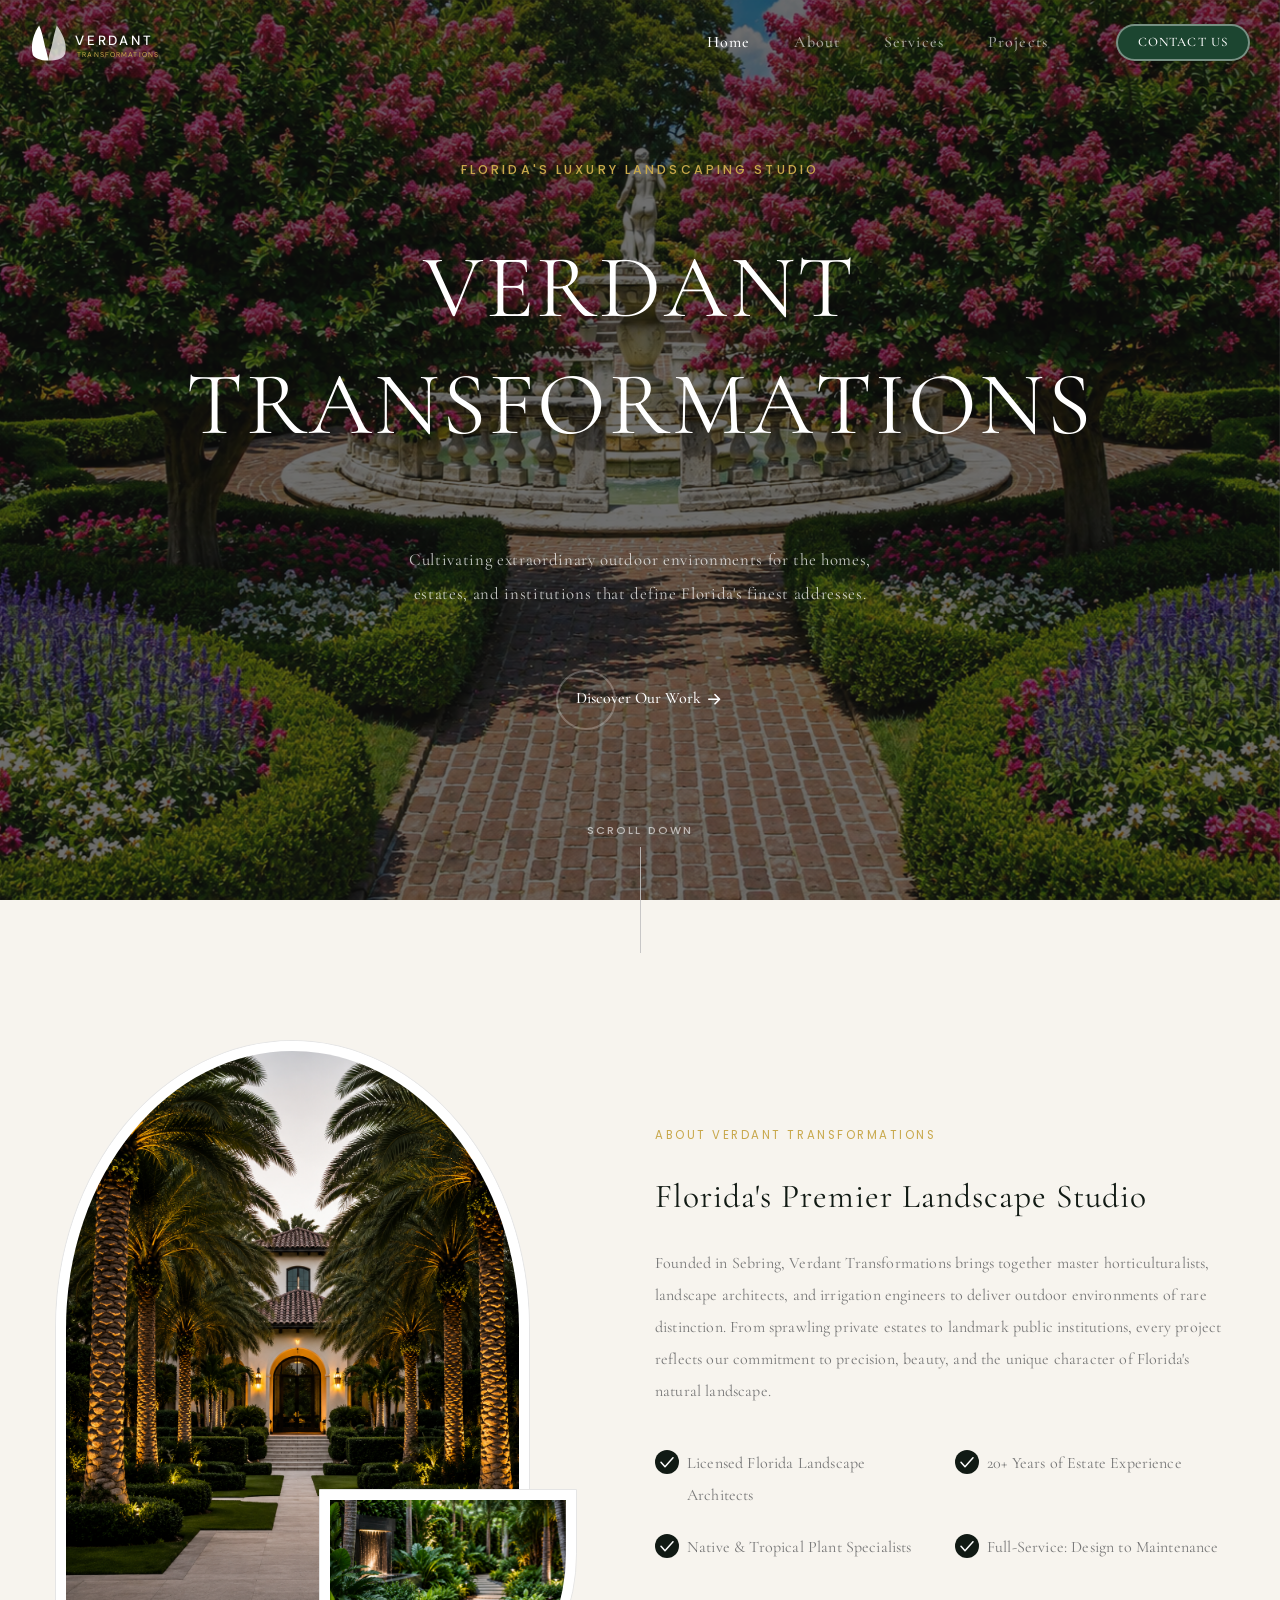
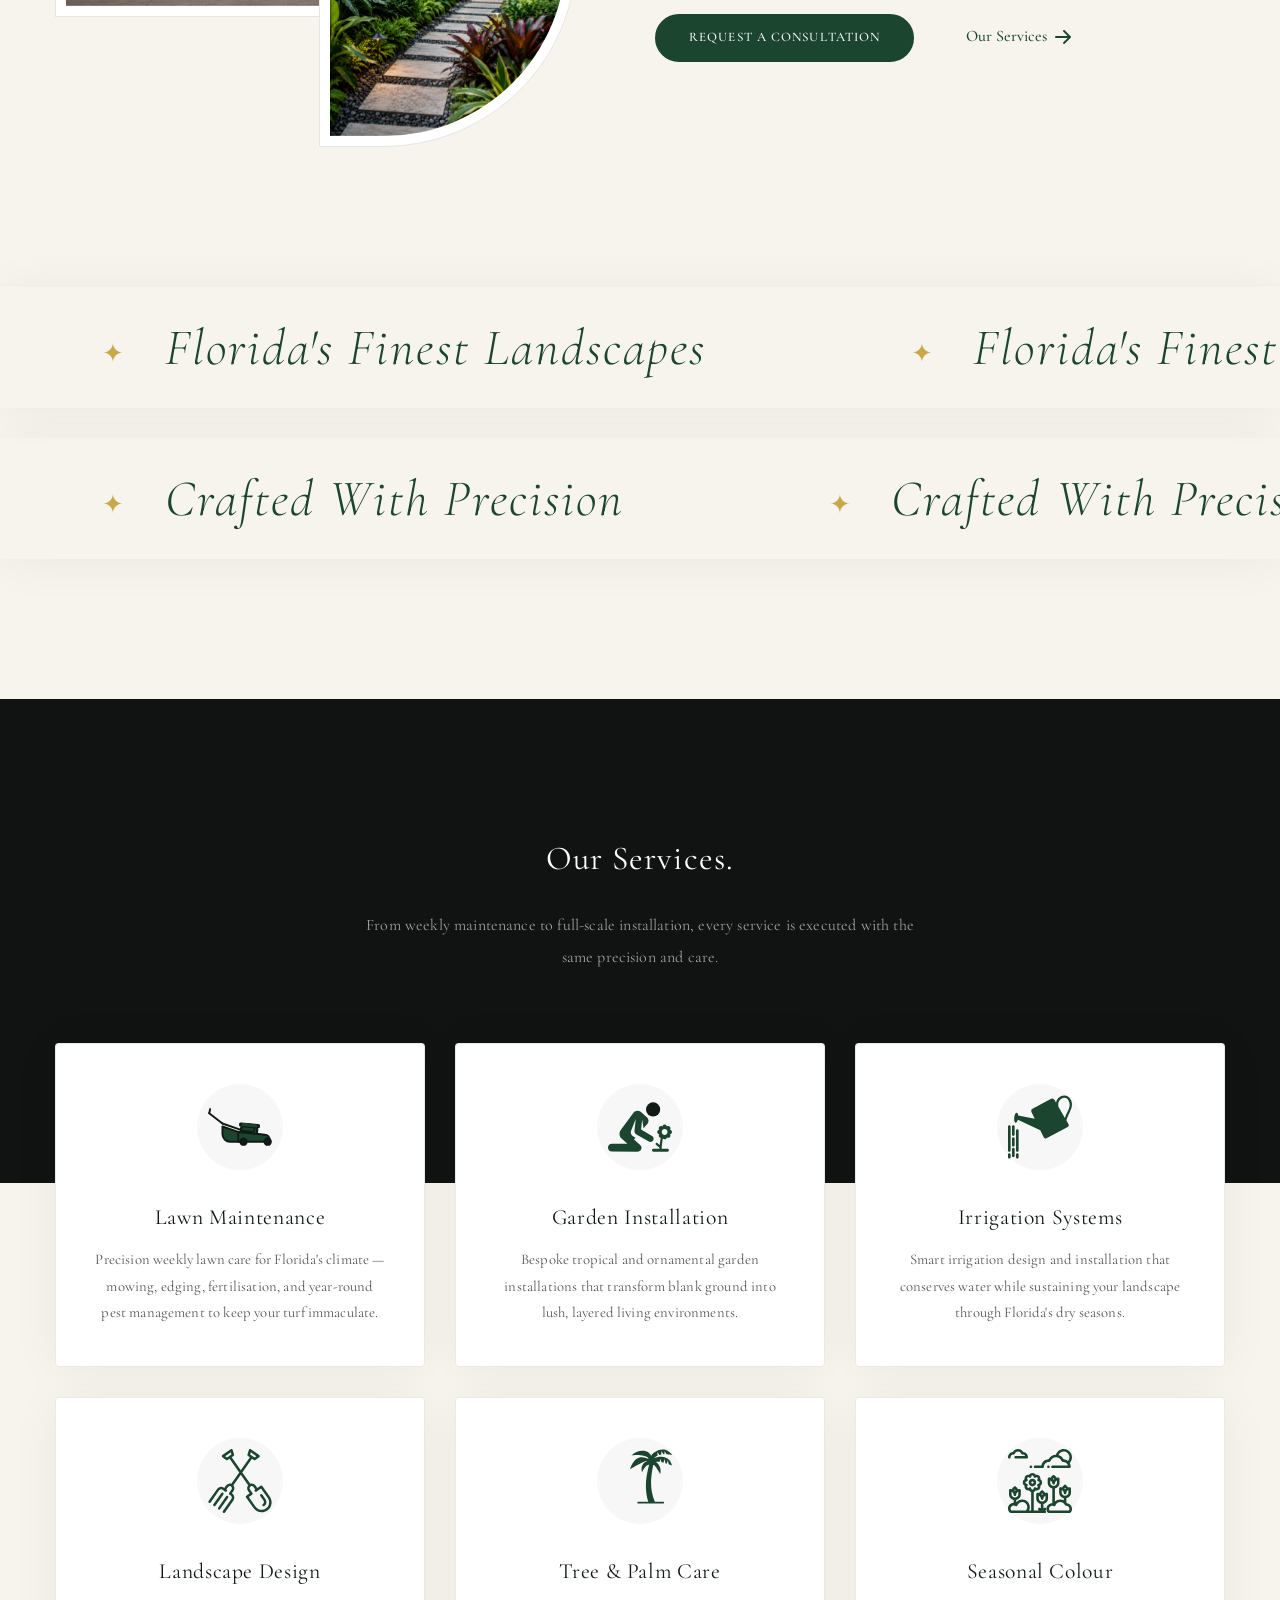
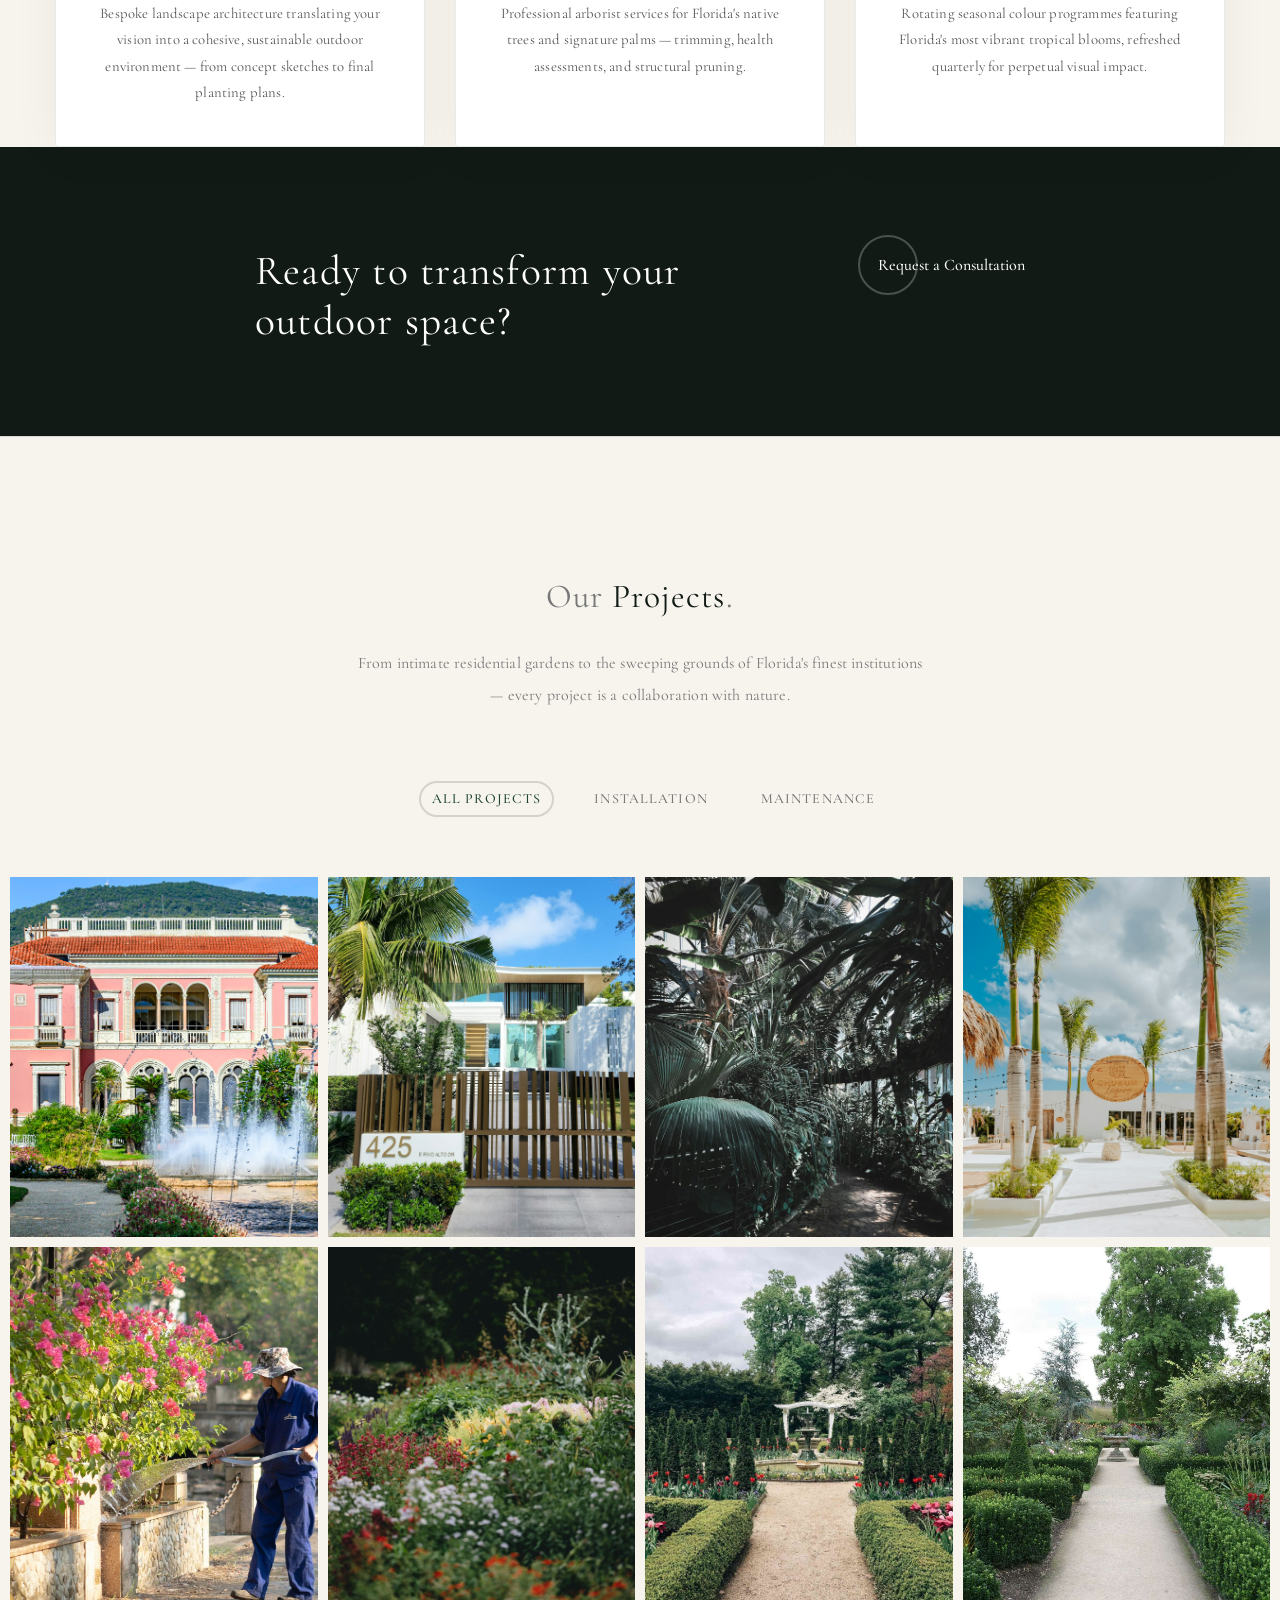
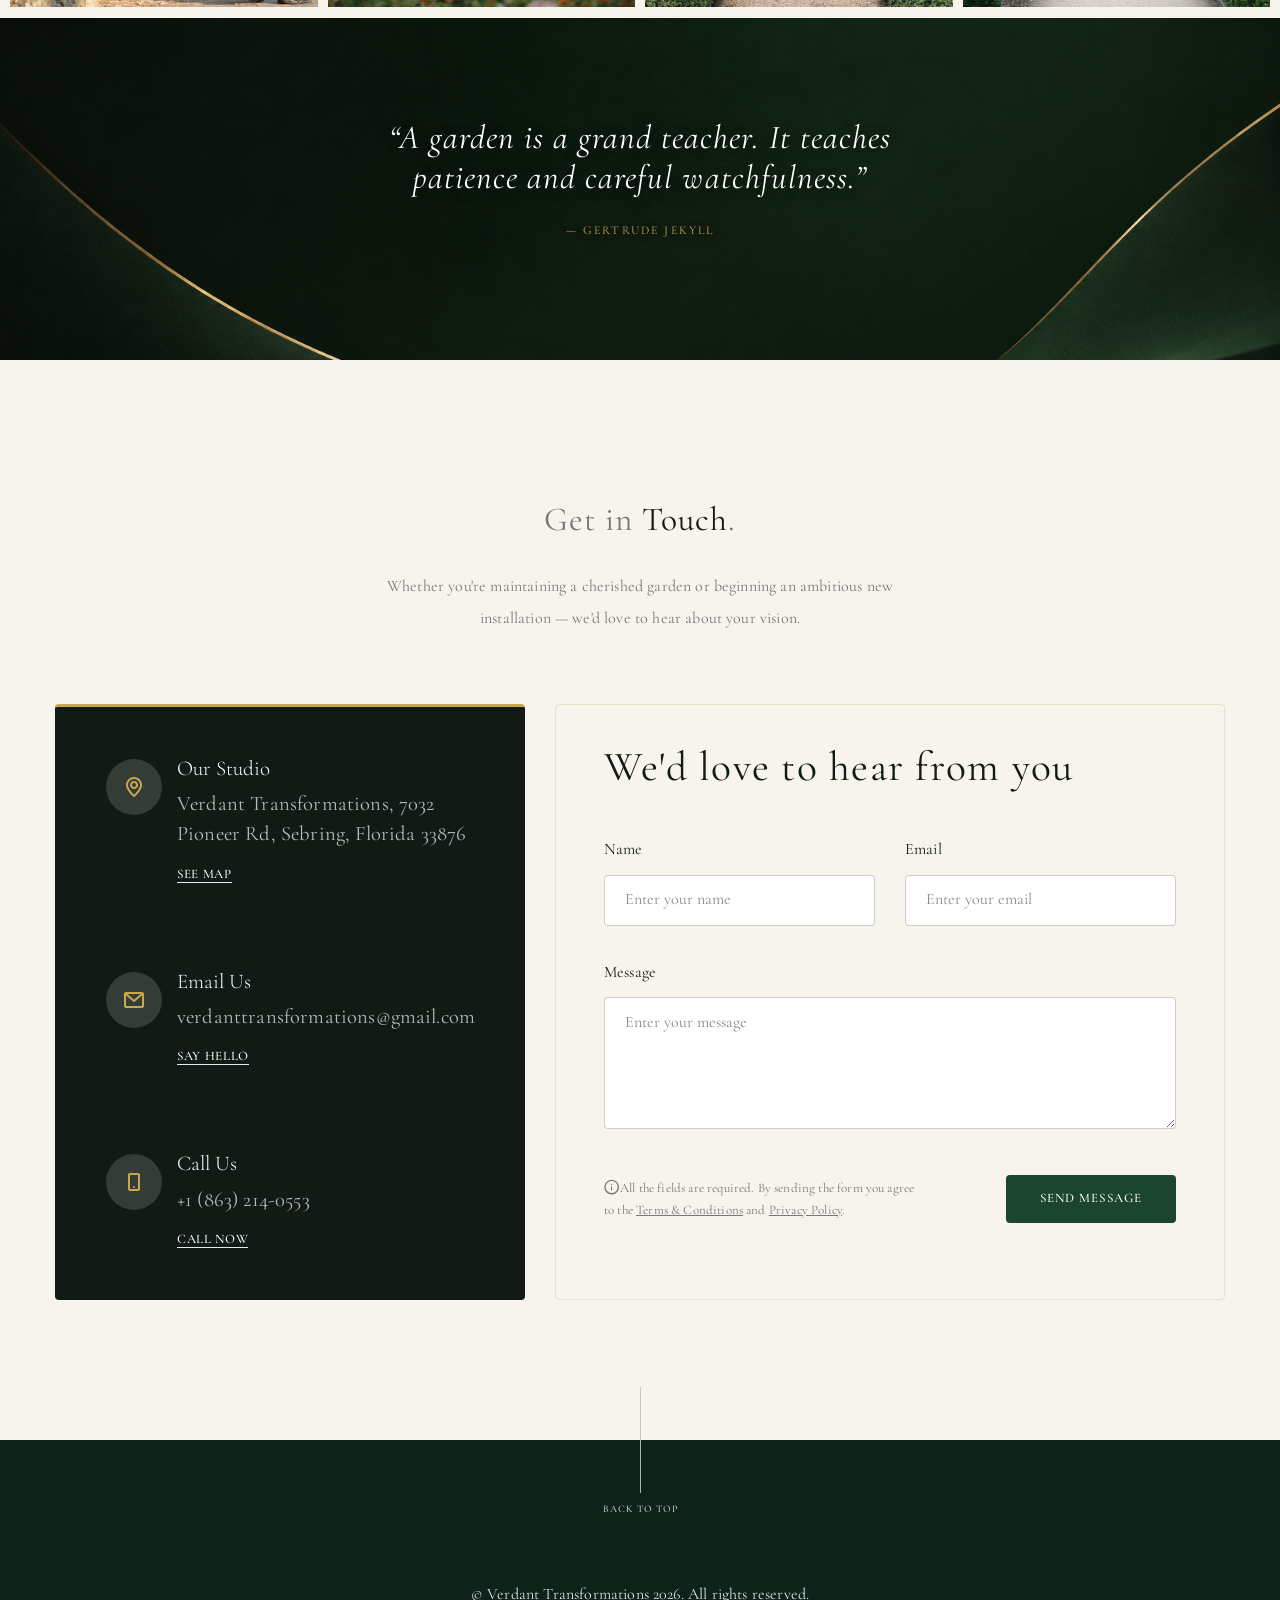
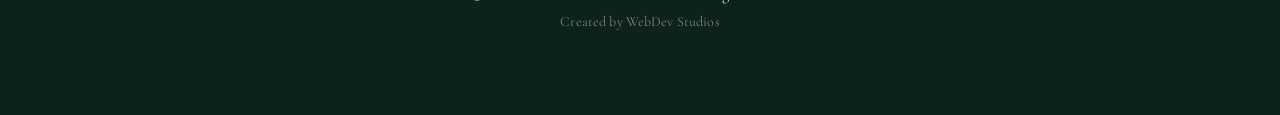
==== commit 1c6b2259: "Deploying to gh-pages from @ KyronS/verdant-estates@4d466a0e27ac7a5d73e959599e3de2ec90f327f5 🚀" ====
--- a/index.html
+++ b/index.html
@@ -1 +1 @@
-<!DOCTYPE html><html lang="en" class="no-mobile no-touch "><head><meta charSet="utf-8"/><meta name="viewport" content="width=device-width, initial-scale=1"/><link rel="stylesheet" href="/_next/static/css/07a098635536dd3e.css" data-precedence="next"/><link rel="stylesheet" href="/_next/static/css/77b6a9cfa2ea678b.css" data-precedence="next"/><link rel="stylesheet" href="/_next/static/css/ad58539e7815423b.css" data-precedence="next"/><link rel="stylesheet" href="/_next/static/css/3bdde8b6efeba59f.css" data-precedence="next"/><link rel="stylesheet" href="/_next/static/css/16fe341aed277591.css" data-precedence="next"/><link rel="stylesheet" href="/_next/static/css/4636ae13b5034a36.css" data-precedence="next"/><link rel="stylesheet" href="/_next/static/css/62fe7f1eac0d0428.css" data-precedence="next"/><link rel="preload" as="script" fetchPriority="low" href="/_next/static/chunks/webpack-d3b750208bd376be.js"/><script src="/_next/static/chunks/fd9d1056-d91e4292767b3b05.js" async=""></script><script src="/_next/static/chunks/23-9bad37bf2a066f38.js" async=""></script><script src="/_next/static/chunks/main-app-eca17e590843fbcb.js" async=""></script><script src="/_next/static/chunks/9dadc25a-3d204e36c2b6a21e.js" async=""></script><script src="/_next/static/chunks/231-4d4f1053157088b5.js" async=""></script><script src="/_next/static/chunks/173-6a0e0efa110069a5.js" async=""></script><script src="/_next/static/chunks/477-857d2551d8109af6.js" async=""></script><script src="/_next/static/chunks/769-8cf77abb43bec801.js" async=""></script><script src="/_next/static/chunks/380-06753a39aa92ab82.js" async=""></script><script src="/_next/static/chunks/app/page-9602e6652fa25587.js" async=""></script><script src="/_next/static/chunks/app/layout-06338b7ee7c0ea63.js" async=""></script><script src="/_next/static/chunks/app/not-found-56fdcf7ba5c112ed.js" async=""></script><title>Verdant Transformations — Luxury Landscaping, Florida</title><meta name="description" content="Verdant Transformations crafts extraordinary outdoor environments across Florida — maintenance, installation, and landscape design for discerning clients."/><meta name="robots" content="index, follow"/><link rel="canonical" href="https://verdant-transformations.com/"/><meta property="og:title" content="Verdant Transformations — Luxury Landscaping, Florida"/><meta property="og:description" content="Verdant Transformations crafts extraordinary outdoor environments across Florida — maintenance, installation, and landscape design for discerning clients."/><meta property="og:url" content="https://verdant-transformations.com/"/><meta name="twitter:card" content="summary"/><meta name="twitter:title" content="Verdant Transformations — Luxury Landscaping, Florida"/><meta name="twitter:description" content="Verdant Transformations crafts extraordinary outdoor environments across Florida — maintenance, installation, and landscape design for discerning clients."/><link rel="icon" href="/favicon.ico" type="image/x-icon" sizes="64x64"/><link href="https://fonts.googleapis.com/css2?family=DM+Sans:wght@400;500;700&amp;display=swap" rel="stylesheet"/><link href="https://fonts.googleapis.com/css2?family=Roboto:ital,wght@0,400;0,500;1,400;1,500&amp;display=swap" rel="stylesheet"/><link href="https://fonts.googleapis.com/css2?family=Epilogue:wght@400;500&amp;family=Poppins&amp;display=swap" rel="stylesheet"/><link href="https://fonts.googleapis.com/css2?family=Inter:wght@400;500;600;700&amp;display=swap" rel="stylesheet"/><link href="https://fonts.googleapis.com/css2?family=Plus+Jakarta+Sans:ital,wght@0,400;0,500;0,600;1,400&amp;display=swap" rel="stylesheet"/><link href="https://fonts.googleapis.com/css2?family=Plus+Jakarta+Sans:ital,wght@0,300;0,400;0,500;0,600;1,400&amp;display=swap" rel="stylesheet"/><link href="https://fonts.googleapis.com/css2?family=Cormorant+Garamond:ital,wght@0,300;0,400;0,500;1,300;1,400;1,500&amp;display=swap" rel="stylesheet"/><script type="application/ld+json">{"@context":"https://schema.org","@type":"LandscapingBusiness","name":"Verdant Transformations","description":"Verdant Transformations crafts extraordinary outdoor environments across Florida — maintenance, installation, and landscape design for discerning clients.","url":"https://verdant-transformations.com","telephone":"+1-305-847-6200","email":"verdanttransformations@gmail.com","address":{"@type":"PostalAddress","streetAddress":"7032 Pioneer Rd","addressLocality":"Sebring","addressRegion":"FL","postalCode":"33876","addressCountry":"US"},"areaServed":"Florida"}</script><script src="/_next/static/chunks/polyfills-78c92fac7aa8fdd8.js" noModule=""></script></head><body class="appear-animate body"><div class="theme-elegant theme-verdant"><div class="page" id="top"><nav class="main-nav dark transparent stick-fixed wow-menubar"><div class="main-nav-sub full-wrapper"><div class="nav-logo-wrap local-scroll"><a class="logo font-alt" href="/"><svg xmlns="http://www.w3.org/2000/svg" viewBox="0 0 245 54" height="38" style="width:auto;display:block" aria-label="Verdant Transformations"><path d="M 38,2 C 44,10 54,26 50,42 C 48,48 42,52 26,52 C 26,46 30,36 32,26 C 34,16 36,8 38,2 Z" fill="white" fill-opacity="0.72"></path><path d="M 13,2 C 6,12 0,28 4,44 C 6,48 14,52 26,52 C 26,46 22,36 20,26 C 18,16 16,8 13,2 Z" fill="white"></path><text x="64" y="30" font-size="19" letter-spacing="4" fill="white" font-weight="500" style="font-family:inherit">VERDANT</text><text x="67" y="47" font-size="10" letter-spacing="1.6" fill="#c8a84b" font-weight="400" style="font-family:inherit">TRANSFORMATIONS</text></svg></a></div><div class="mobile-nav" role="button" tabindex="0"><i class="mobile-nav-icon"></i><span class="visually-hidden">Menu</span></div><div class="inner-nav desktop-nav"><ul class="clearlist scroll-nav local-scroll justify-content-end scrollspyLinks"><li><a class="active" href="/">Home</a></li><li><a class="" href="/#about">About</a></li><li><a class="" href="/services/">Services</a></li><li><a class="" href="/projects/">Projects</a></li><li class="ms-3 me-2"></li><li><a class="opacity-1 no-hover" href="/contact/"><span class="btn btn-mod btn-small btn-border-w btn-circle" data-btn-animate="y"><span class="btn-animate-y"><span class="btn-animate-y-1">Contact Us</span><span class="btn-animate-y-2" aria-hidden="true">Contact Us</span></span></span></a></li></ul></div></div></nav><main id="main"><!--$!--><template data-dgst="BAILOUT_TO_CLIENT_SIDE_RENDERING"></template><!--/$--><section class="page-section scrollSpysection pb-0" id="about"><div class="container position-relative"><div class="row"><div class="col-lg-6 d-flex align-items-center"><div class="w-100 pe-lg-5"><div class="composition-5"><div class="composition-5-decoration opacity-065"><img alt="" loading="lazy" width="228" height="228" decoding="async" data-nimg="1" style="color:transparent" src="/assets/images/demo-slick/decoration-1.svg"/></div><div class="composition-5-image-1"><div class="composition-5-image-1-inner"><img alt="Verdant Transformations landscape installation" data-wow-offset="200" loading="lazy" width="850" height="914" decoding="async" data-nimg="1" class="wow scaleOutIn" style="color:transparent" src="/assets/images/demo-slick/hs-image-3.png"/></div></div><div class="composition-5-image-2"><div class="composition-5-image-2-inner"><img alt="Garden detail" data-wow-offset="0" loading="lazy" width="400" height="400" decoding="async" data-nimg="1" class="wow scaleOutIn" style="color:transparent" src="/assets/images/demo-slick/hs-image-4.png"/></div></div></div></div></div><div class="col-lg-6 d-flex align-items-center order-first order-lg-last mb-md-60 mb-sm-40"><div class="w-100 wow fadeInUp"><p class="mb-30 mb-sm-20" style="font-size:0.72rem;font-family:&#x27;Poppins&#x27;, sans-serif;letter-spacing:0.22em;text-transform:uppercase;color:#c8a84b">About Verdant Transformations</p><h3 class="section-title mb-30">Florida&#x27;s Premier Landscape Studio</h3><p class="text-gray mb-40">Founded in Sebring, Verdant Transformations brings together master horticulturalists, landscape architects, and irrigation engineers to deliver outdoor environments of rare distinction. From sprawling private estates to landmark public institutions, every project reflects our commitment to precision, beauty, and the unique character of Florida&#x27;s natural landscape.</p><div class="row features-list mt-n20 mb-50 mb-sm-30"><div class="col-sm-6 col-lg-12 col-xl-6 d-flex mt-20"><div class="features-list-icon"><i class="mi-check"></i></div><div class="features-list-text">Licensed Florida Landscape Architects</div></div><div class="col-sm-6 col-lg-12 col-xl-6 d-flex mt-20"><div class="features-list-icon"><i class="mi-check"></i></div><div class="features-list-text">20+ Years of Estate Experience</div></div><div class="col-sm-6 col-lg-12 col-xl-6 d-flex mt-20"><div class="features-list-icon"><i class="mi-check"></i></div><div class="features-list-text">Native &amp; Tropical Plant Specialists</div></div><div class="col-sm-6 col-lg-12 col-xl-6 d-flex mt-20"><div class="features-list-icon"><i class="mi-check"></i></div><div class="features-list-text">Full-Service: Design to Maintenance</div></div></div><div class="local-scroll wch-unset"><a href="#contact" class="btn btn-mod btn-color btn-large btn-circle btn-hover-anim mb-xs-10"><span>Request a Consultation</span></a> <a href="#services" class="link-hover-anim ms-2 ms-sm-5 me-2" data-link-animate="y"><span class="link-strong link-strong-unhovered">Our Services<!-- --> <i class="mi-arrow-right size-24" aria-hidden="true"></i></span><span class="link-strong link-strong-hovered" aria-hidden="true">Our Services<!-- --> <i class="mi-arrow-right size-24" aria-hidden="true"></i></span></a></div></div></div></div></div></section><div class="page-section overflow-hidden"><div class="marquee marquee-style-1 mb-30"><div class="marquee-track marquee-animation"><div>Florida&#x27;s Finest Landscapes</div><div aria-hidden="true">Florida&#x27;s Finest Landscapes</div><div aria-hidden="true">Florida&#x27;s Finest Landscapes</div><div aria-hidden="true">Florida&#x27;s Finest Landscapes</div><div aria-hidden="true">Florida&#x27;s Finest Landscapes</div><div aria-hidden="true">Florida&#x27;s Finest Landscapes</div><div aria-hidden="true">Florida&#x27;s Finest Landscapes</div><div aria-hidden="true">Florida&#x27;s Finest Landscapes</div><div aria-hidden="true">Florida&#x27;s Finest Landscapes</div><div aria-hidden="true">Florida&#x27;s Finest Landscapes</div><div aria-hidden="true">Florida&#x27;s Finest Landscapes</div><div aria-hidden="true">Florida&#x27;s Finest Landscapes</div></div></div><div class="marquee marquee-style-1"><div class="marquee-track marquee-animation"><div>Crafted With Precision</div><div aria-hidden="true">Crafted With Precision</div><div aria-hidden="true">Crafted With Precision</div><div aria-hidden="true">Crafted With Precision</div><div aria-hidden="true">Crafted With Precision</div><div aria-hidden="true">Crafted With Precision</div><div aria-hidden="true">Crafted With Precision</div><div aria-hidden="true">Crafted With Precision</div><div aria-hidden="true">Crafted With Precision</div><div aria-hidden="true">Crafted With Precision</div><div aria-hidden="true">Crafted With Precision</div><div aria-hidden="true">Crafted With Precision</div></div></div></div><section class="scrollSpysection" id="services"><div class="page-section bg-dark-1 bg-dark-alpha-70 light-content parallax-7 pb-140" style="background-image:url(/assets/images/demo-elegant/section-bg-3.png)"><div class="container position-relative"><div class="row mb-70 mb-sm-50"><div class="col-md-8 offset-md-2 col-lg-6 offset-lg-3 text-center"><h2 class="section-title mb-30 mb-sm-20">Our Services.</h2><div class="text-gray">From weekly maintenance to full-scale installation, every service is executed with the same precision and care.</div></div></div></div></div><div class="container mt-n140 position-relative z-index-1"><div class="row mb-n30"><div class="col-md-6 col-lg-4 d-flex align-items-stretch mb-30"><div class="services-3-item round text-center"><div class="wow fadeInUpShort" data-wow-offset="50"><div class="services-3-icon"><svg xmlns="http://www.w3.org/2000/svg" width="64" height="64" viewBox="0 0 250 250" fill="none" stroke="currentColor" stroke-linecap="round" stroke-linejoin="round" stroke-miterlimit="1.5" aria-hidden="true"><g transform="matrix(0.743366,0,0,0.895803,74.1114,-7.28939)"><path d="M225.087,205.202C225.087,192.063 213.753,181.395 199.793,181.395L58.654,168.895L58.654,211.815L218.061,211.815C221.939,211.815 225.087,208.852 225.087,205.202Z" stroke-width="9.11"></path></g><g transform="matrix(0.895803,0,0,0.895803,56.4003,-7.28939)"><path d="M68.444,168.895L0,145.145L0,178.48C0,196.878 14.937,211.815 33.335,211.815L68.962,211.815L68.444,168.895Z" stroke-width="8.37"></path></g><g transform="matrix(0.895803,0,0,0.895803,56.4003,-18.7613)"><path d="M0,145.145L80.754,173.167" stroke-width="8.37"></path></g><g transform="matrix(0.895803,0,0,0.895803,22.886,-8.45647)"><path d="M-20.367,88.738L37.413,133.642" stroke-width="8.37"></path></g><g transform="matrix(0.935004,0.0881322,-0.0536662,0.569351,38.9598,32.2777)"><path d="M172.64,152.025C172.64,146.621 169.969,142.234 166.678,142.234L111.832,142.234C108.542,142.234 105.871,146.621 105.871,152.025L105.871,171.605C105.871,177.008 108.542,181.395 111.832,181.395L166.678,181.395C169.969,181.395 172.64,177.008 172.64,171.605L172.64,152.025Z" stroke-width="9.65"></path></g><path d="M181.188,127.385L187.172,127.949C190.248,128.239 192.51,130.972 192.22,134.048L191.169,145.196C190.879,148.273 188.146,150.535 185.07,150.245L133.789,145.411C130.712,145.121 128.45,142.388 128.74,139.312L128.772,138.975L174.07,143.245C177.146,143.535 179.879,141.273 180.169,138.196L181.188,127.385Z" stroke-width="6"></path><g transform="matrix(1.06858,0.100723,-0.0321997,0.34161,18.5669,49.5392)"><path d="M172.64,152.025C172.64,146.621 171.237,142.234 169.51,142.234L109,142.234C107.273,142.234 105.871,146.621 105.871,152.025L105.871,171.605C105.871,177.008 107.273,181.395 109,181.395L169.51,181.395C171.237,181.395 172.64,177.008 172.64,171.605L172.64,152.025Z" stroke-width="9.41"></path></g><g transform="matrix(0.919691,0,0,0.895803,101.658,2.10716)"><ellipse cx="142.92" cy="201.325" rx="13.636" ry="13.986" stroke-width="8.26"></ellipse></g><g transform="matrix(0.919691,0,0,0.895803,7.25644,2.10716)"><ellipse cx="142.92" cy="201.325" rx="13.636" ry="13.986" stroke-width="8.26"></ellipse></g><g transform="matrix(0.982542,0,0,0.982542,0.219582,-29.7197)"><path d="M4.5,102.545L8.402,86.241" stroke-width="7.63"></path></g></svg></div><h3 class="services-3-title">Lawn Maintenance</h3><div class="services-3-text">Precision weekly lawn care for Florida&#x27;s climate — mowing, edging, fertilisation, and year-round pest management to keep your turf immaculate.</div></div></div></div><div class="col-md-6 col-lg-4 d-flex align-items-stretch mb-30"><div class="services-3-item round text-center"><div class="wow fadeInUpShort" data-wow-offset="50"><div class="services-3-icon"><svg xmlns="http://www.w3.org/2000/svg" width="64" height="64" viewBox="0 0 512 512" fill="currentColor" aria-hidden="true"><path d="M512,295.913c0-9.237-6.972-16.842-15.94-17.849c5.629-7.053,5.18-17.361-1.35-23.892 c-6.531-6.531-16.839-6.979-23.892-1.35c-1.007-8.968-8.612-15.94-17.849-15.94c-9.237,0-16.842,6.972-17.849,15.94 c-7.053-5.629-17.361-5.182-23.892,1.35c-6.531,6.531-6.979,16.839-1.35,23.892c-8.967,1.007-15.94,8.612-15.94,17.849 c0,9.237,6.972,16.842,15.94,17.849c-5.629,7.053-5.182,17.361,1.35,23.892c3.152,3.152,7.185,4.873,11.305,5.192 c-2.635,12.025-5.978,30.95-8.53,57.754l-19.653-16.378c-3.674-3.06-9.133-2.565-12.198,1.109 c-3.062,3.675-2.565,9.134,1.108,12.197l29.032,24.194c-0.185,2.744-0.361,5.558-0.525,8.432h-48.394 c-6.377,0-11.547,5.169-11.547,11.547c0,6.378,5.17,11.547,11.547,11.547h112.696c6.377,0,11.547-5.169,11.547-11.547 c0-6.378-5.17-11.547-11.547-11.547h-46.95c2.346-39.703,6.725-66.399,9.979-81.785c3.294,4.009,8.278,6.575,13.871,6.575 c9.237,0,16.842-6.972,17.849-15.94c7.053,5.629,17.361,5.18,23.892-1.35c6.531-6.531,6.979-16.839,1.35-23.892 C505.028,312.755,512,305.15,512,295.913z M452.969,319.012c-12.757,0-23.099-10.342-23.099-23.099 c0-12.757,10.342-23.099,23.099-23.099c12.757,0,23.099,10.342,23.099,23.099C476.067,308.67,465.726,319.012,452.969,319.012z"></path><circle cx="360.847" cy="115.651" r="56.901" fill="currentColor"></circle><path d="M352.342,327.379l-87.811-50.442l8.961-80.116l10.875,69.605l30.427-34.845c13.879-16.062,12.108-40.334-3.954-54.212 l-49.488-42.76c-16.943-14.64-42.811-11.747-56.093,6.311L101.945,280.873c-15.498,20.994-12.632,50.337,6.686,67.878 c14.654,13.305,30.665,27.733,46.709,42.065l-124.193-0.858c-0.073,0-0.146-0.001-0.218-0.001 c-16.983,0-30.811,13.709-30.929,30.72c-0.118,17.085,13.636,31.029,30.72,31.147l206.101,1.422c0.072,0,0.144,0.001,0.216,0.001 c28.33-0.001,41.74-35.124,20.606-54.003l-49.505-44.223l11.578-13.4c-10.845-6.23-8.442-4.85-19.128-10.988 c-16.113-9.256-22.58-28.847-15.861-45.614l37.529-93.929l-10.839,96.915c-1.141,10.201,3.878,20.106,12.778,25.218 l102.468,58.861c12.348,7.094,28.103,2.828,35.191-9.512C368.945,350.226,364.687,334.47,352.342,327.379z"></path></svg></div><h3 class="services-3-title">Garden Installation</h3><div class="services-3-text">Bespoke tropical and ornamental garden installations that transform blank ground into lush, layered living environments.</div></div></div></div><div class="col-md-6 col-lg-4 d-flex align-items-stretch mb-30"><div class="services-3-item round text-center"><div class="wow fadeInUpShort" data-wow-offset="50"><div class="services-3-icon"><svg xmlns="http://www.w3.org/2000/svg" width="64" height="64" viewBox="0 0 460.688 460.688" aria-hidden="true"><path d="M451.033,32.646c-15.09-28.506-44.849-36.768-74.349-21.143c-19.105,10.117-27.674,26.67-30.532,43.739l-10.48-18.484c-4.322-8.166-15.013-14.535-22.061-10.806l-140.406,74.32c-7.048,3.729-7.793,16.151-3.471,24.317l22.49,46.302l-118.642-22.51c-1.052-11.513-4.619-19.354-10.155-20.024c-7.956-0.966-16.208,14.296-18.57,33.794c-2.371,19.479,2.219,36.194,10.174,37.15c6.087,0.741,12.389-7.89,16.086-20.705l161.021,74.6l24.93,51.8c4.321,8.166,12.871,10.5,19.919,6.77l153.172-81.08c7.048-3.729,9.926-12.106,5.613-20.272l-15.177-26.192c4.169-21.085,13.005-38.03,21.277-55.243C456.58,98.331,470.694,69.777,451.033,32.646zM409.513,165.134L363.077,84.6c-3.156-17.27-3.634-45.068,21.42-58.331c21.64-11.456,41.052-6.005,51.953,14.573c15.711,29.682,4.695,52.622-9.247,81.664C421.007,135.396,414.438,149.375,409.513,165.134z M66.936,409.169c5.288,0,9.562-4.284,9.562-9.562V256.169c0-5.278-4.274-9.562-9.562-9.562s-9.562,4.283-9.562,9.562v143.438C57.374,404.885,61.648,409.169,66.936,409.169z M9.562,409.169c5.288,0,9.562-4.284,9.562-9.562V227.481c0-5.278-4.274-9.562-9.562-9.562S0,222.204,0,227.481v172.125C-0.001,404.885,4.273,409.169,9.562,409.169z M38.249,294.419c5.288,0,9.562-4.284,9.562-9.562v-57.375c0-5.278-4.274-9.562-9.562-9.562s-9.562,4.284-9.562,9.562v57.375C28.686,290.135,32.961,294.419,38.249,294.419z M38.249,370.919c5.288,0,9.562-4.284,9.562-9.562v-47.812c0-5.277-4.274-9.562-9.562-9.562s-9.562,4.285-9.562,9.562v47.812C28.686,366.635,32.961,370.919,38.249,370.919z M38.249,447.419c5.288,0,9.562-4.284,9.562-9.562v-47.812c0-5.278-4.274-9.562-9.562-9.562s-9.562,4.283-9.562,9.562v47.812C28.686,443.135,32.961,447.419,38.249,447.419z M57.374,447.419c0,5.279,4.274,9.562,9.562,9.562s9.562-4.284,9.562-9.562v-19.125c0-5.278-4.274-9.562-9.562-9.562s-9.562,4.284-9.562,9.562V447.419z M9.562,456.982c5.288,0,9.562-4.284,9.562-9.562v-19.125c0-5.278-4.274-9.562-9.562-9.562S0,423.016,0,428.294v19.125C-0.001,452.699,4.273,456.982,9.562,456.982z"></path></svg></div><h3 class="services-3-title">Irrigation Systems</h3><div class="services-3-text">Smart irrigation design and installation that conserves water while sustaining your landscape through Florida&#x27;s dry seasons.</div></div></div></div><div class="col-md-6 col-lg-4 d-flex align-items-stretch mb-30"><div class="services-3-item round text-center"><div class="wow fadeInUpShort" data-wow-offset="50"><div class="services-3-icon"><svg xmlns="http://www.w3.org/2000/svg" width="64" height="64" viewBox="0 0 406.891 406.891" aria-hidden="true"><path d="M97.909,288.688l-50.653,72.339c-1.556,2.222-4.038,3.412-6.56,3.412c-1.585,0-3.186-0.469-4.582-1.447c-3.619-2.534-4.499-7.522-1.964-11.142l50.653-72.339c2.534-3.619,7.524-4.498,11.142-1.964C99.564,280.081,100.444,285.069,97.909,288.688z M126.258,298.771c-3.62-2.534-8.607-1.654-11.142,1.964l-50.654,72.34c-2.535,3.62-1.655,8.608,1.964,11.142c1.396,0.978,2.997,1.447,4.582,1.447c2.521,0,5.004-1.189,6.56-3.412l50.654-72.34C130.757,306.293,129.877,301.305,126.258,298.771z M345.294,289.831c-2.533-3.62-7.523-4.499-11.142-1.964c-3.619,2.534-4.499,7.523-1.964,11.142l20.416,29.156c2.395,3.419,3.31,7.591,2.576,11.746c-0.732,4.156-3.02,7.763-6.44,10.158c-3.619,2.534-4.499,7.522-1.965,11.142c1.557,2.223,4.038,3.412,6.561,3.412c1.584,0,3.186-0.47,4.582-1.447c6.921-4.846,11.545-12.122,13.02-20.486c1.476-8.364-0.381-16.782-5.228-23.703L345.294,289.831z M403.515,350.279c-2.94,16.678-12.149,31.183-25.928,40.844c-0.013,0.009-0.024,0.017-0.036,0.025c-28.593,20.018-68.137,13.045-88.156-15.544l-47.574-67.944c-1.218-1.738-1.694-3.889-1.326-5.978c0.369-2.089,1.553-3.947,3.29-5.164l21.078-14.758l-10.666-15.232c-4.516-6.449-6.247-14.294-4.873-22.088c0.896-5.081,3.038-9.731,6.209-13.604l-47.136-67.316l-47.137,67.318c8.176,9.994,9.102,24.604,1.341,35.69l-10.666,15.231l2.028,1.419c14.116,9.888,17.559,29.414,7.676,43.529l-53.757,76.771c-1.556,2.223-4.038,3.412-6.56,3.412c-1.585,0-3.185-0.469-4.582-1.447c-3.619-2.534-4.499-7.522-1.965-11.142l53.757-76.771c4.823-6.89,3.143-16.42-3.747-21.246l-8.581-6.007c-1.738-1.217-2.922-3.074-3.29-5.164c-0.369-2.09,0.107-4.24,1.325-5.979l15.255-21.786c4.285-6.122,2.798-14.587-3.314-18.882c-0.007-0.004-0.013-0.009-0.02-0.013c-0.005-0.004-0.011-0.008-0.017-0.012c-2.944-2.055-6.539-2.839-10.116-2.208c-3.587,0.632-6.698,2.604-8.761,5.55l-10.668,15.233l1.295,0.906c3.619,2.534,4.498,7.523,1.964,11.142c-2.532,3.62-7.522,4.499-11.142,1.964l-7.832-5.484c-0.005-0.003-0.01-0.007-0.016-0.011l-8.927-6.25c-3.315-2.322-7.362-3.209-11.393-2.499c-4.03,0.71-7.528,2.928-9.85,6.244l-53.755,76.771c-2.535,3.62-7.521,4.499-11.143,1.965c-3.619-2.534-4.499-7.522-1.965-11.142l53.755-76.771c4.772-6.817,11.939-11.372,20.179-12.824c8.244-1.453,16.532,0.376,23.349,5.149l2.374,1.662l10.667-15.233c4.513-6.447,11.292-10.755,19.089-12.13c5.083-0.897,10.183-0.473,14.906,1.18l50.476-72.087l-61.25-87.473l-12.325,8.63c-2.838,1.986-6.631,1.922-9.398-0.161l-24.843-18.69c-2.047-1.54-3.233-3.968-3.189-6.529s1.312-4.947,3.41-6.417l53.536-37.485c2.098-1.47,4.772-1.846,7.196-1.01c2.422,0.835,4.298,2.779,5.045,5.23l9.065,29.737c1.01,3.313-0.227,6.9-3.063,8.886l-12.327,8.631l57.909,82.702l57.909-82.703l-12.325-8.63c-2.837-1.987-4.073-5.573-3.063-8.887l9.067-29.737c0.747-2.45,2.623-4.395,5.045-5.229c2.422-0.836,5.098-0.46,7.196,1.01l53.536,37.485c2.099,1.469,3.366,3.855,3.41,6.417c0.044,2.562-1.143,4.989-3.189,6.529l-24.845,18.69c-2.768,2.083-6.561,2.146-9.398,0.16l-12.327-8.632l-61.249,87.474l50.478,72.089c12.189-4.266,26.234-0.136,33.995,10.949l-0.001-0.001l10.668,15.233l21.076-14.757c3.618-2.535,8.607-1.655,11.143,1.965l47.574,67.944C402.758,316.793,406.458,333.586,403.515,350.279z M267.915,34.516l28.244,19.776l11.397-8.574l-35.481-24.844L267.915,34.516z M148.88,34.516l-4.158-13.641l-35.481,24.844l11.396,8.574l14.064-9.848c0.02-0.014,0.038-0.027,0.057-0.04c0.02-0.013,0.038-0.026,0.058-0.04L148.88,34.516z M379.99,312.17l-42.986-61.391l-21.076,14.757c-0.008,0.005-0.015,0.01-0.021,0.015l-7.826,5.48c-3.618,2.534-8.607,1.655-11.142-1.964c-2.535-3.619-1.655-8.608,1.964-11.142l1.295-0.906l-10.667-15.232l-0.001,0c-4.289-6.128-12.767-7.622-18.896-3.331c-2.948,2.064-4.92,5.176-5.553,8.762c-0.632,3.585,0.157,7.184,2.223,10.133l15.255,21.786c2.534,3.619,1.654,8.607-1.965,11.142l-21.078,14.758l42.987,61.391c14.952,21.356,44.488,26.57,65.852,11.628c0.007-0.005,0.015-0.011,0.021-0.016c10.298-7.21,17.182-18.056,19.383-30.54S387.201,322.469,379.99,312.17z"></path></svg></div><h3 class="services-3-title">Landscape Design</h3><div class="services-3-text">Bespoke landscape architecture translating your vision into a cohesive, sustainable outdoor environment — from concept sketches to final planting plans.</div></div></div></div><div class="col-md-6 col-lg-4 d-flex align-items-stretch mb-30"><div class="services-3-item round text-center"><div class="wow fadeInUpShort" data-wow-offset="50"><div class="services-3-icon"><svg xmlns="http://www.w3.org/2000/svg" width="150" height="300" viewBox="0 0 150 300" aria-hidden="true"><path d="M142.4,42.9c2-4.3,6.6-8.3,14.6-11.5V14.6l8.7,13.8c2.9-0.9,6.3-1.6,9.3-2.2V9l9.8,15.8  c1.7-0.2,3.2-0.3,5.2-0.4V9l9.4,15.2c8.6,0.2,17.3,1.4,25.3,3.9C220.9,16,200.4,5,196.9,4.3c-35.7-10.9-68.8,20-69.4,28.3  C115.5-1,60.6,1,34.9,30.7c20.1-5.2,76.4-2.8,80.4,15.5c-12.6-2.8-60.7-31.6-87,48.5c52.3-30.9,76.1-42.3,81.9-38.2  c-39.1,13.8-25.6,52.1-25.6,52.1s13.7-32.1,30.1-35l2.8,0.2c-15.6,60.8-22.5,112-3.8,174H63v8h124v-8h-42.5  c-24.1-57-20.3-111-7.6-173.1l2.6,0.2c8.9,4.9,26.5,33.6,29.8,42.9c6.3-22.6-0.5-42.7-19.1-57.1c2.8-1.6,8.9-1.5,16.5-0.3l2.5-14  l7.3,15.8l-0.2,0c2.9,0.6,5.8,1.3,8.8,2.1l4.5-18l4.8,20.6c2.3,0.7,4.5,1.3,6.6,2l4.2-16.7l4.6,19.7c6.9,2.4,12.3,4.7,14.8,6.1  C223.3,61.5,201.4,21,142.4,42.9z"></path></svg></div><h3 class="services-3-title">Tree &amp; Palm Care</h3><div class="services-3-text">Professional arborist services for Florida&#x27;s native trees and signature palms — trimming, health assessments, and structural pruning.</div></div></div></div><div class="col-md-6 col-lg-4 d-flex align-items-stretch mb-30"><div class="services-3-item round text-center"><div class="wow fadeInUpShort" data-wow-offset="50"><div class="services-3-icon"><svg xmlns="http://www.w3.org/2000/svg" width="64" height="64" viewBox="0 0 511.999 511.999" aria-hidden="true"><path d="M470.956,433.845c-1.192-2.06-2.501-4.029-3.907-5.915v-33.666c21.175-4.52,37.043-22.455,37.043-43.844v-34.177c0-5.771-4.678-10.449-10.449-10.449c-4.341,0-8.545,0.59-12.549,1.666c-7.463-12.108-17.602-20.058-18.089-20.435c-3.769-2.924-9.039-2.923-12.808,0c-0.487,0.377-10.627,8.327-18.089,20.434c-4.003-1.075-8.207-1.664-12.547-1.664c-2.773,0-5.432,1.102-7.392,3.064c-1.96,1.961-3.059,4.622-3.057,7.395l0.031,34.166c0,21.386,15.853,39.32,37.008,43.842v15.923c-8.519-4.415-18.115-6.856-28.104-6.856c-16.4,0-31.604,6.497-42.763,17.422V316.655c21.175-4.519,37.043-22.455,37.043-43.844v-34.177c0-5.771-4.678-10.449-10.449-10.449c-4.341,0-8.545,0.59-12.548,1.666c-7.463-12.108-17.603-20.058-18.09-20.435c-3.769-2.924-9.039-2.923-12.808,0c-0.487,0.377-10.627,8.326-18.088,20.434c-4.003-1.075-8.208-1.666-12.547-1.666c-2.773,0-5.432,1.102-7.392,3.064c-1.96,1.961-3.059,4.622-3.057,7.395l0.031,34.167c0,21.386,15.852,39.319,37.008,43.842v117.026c-0.51-0.018-1.018-0.049-1.529-0.049c-25.063,0-45.453,20.39-45.453,45.453c0,10.654,3.767,21.015,10.606,29.177c1.985,2.37,4.918,3.738,8.009,3.738h167.365c3.091,0,6.024-1.369,8.009-3.738c6.839-8.162,10.606-18.523,10.606-29.177C511.999,455.51,493.958,436.068,470.956,433.845z M456.599,309.647c1.928,2.1,4.027,4.664,5.919,7.546c-2.146,1.82-4.133,3.813-5.915,5.975c-1.784-2.163-3.772-4.157-5.919-5.977C452.574,314.308,454.673,311.745,456.599,309.647z M430.04,350.411l-0.02-21.666c9.385,3.853,16.028,12.712,16.127,23.001c0.055,5.731,4.717,10.349,10.449,10.349h0.015c5.731,0,10.393-4.616,10.449-10.348c0.099-10.293,6.746-19.156,16.134-23.007v21.68c0,13.039-12.178,24.056-26.594,24.056C442.202,374.477,430.04,363.46,430.04,350.411z M364.834,232.039c1.928,2.1,4.027,4.664,5.918,7.547c-2.145,1.819-4.133,3.813-5.915,5.974c-1.784-2.163-3.772-4.157-5.919-5.977C360.81,236.701,362.908,234.138,364.834,232.039z M338.276,272.804l-0.02-21.666c9.385,3.852,16.028,12.712,16.127,23.001c0.055,5.731,4.717,10.349,10.449,10.349h0.014c5.731,0,10.393-4.616,10.449-10.348c0.1-10.292,6.746-19.156,16.135-23.007v21.681c0,13.039-12.178,24.056-26.594,24.056C350.438,296.869,338.276,285.853,338.276,272.804z M487.957,491.102H331.446c-2.046-3.648-3.144-7.79-3.144-12.016c0-13.54,11.015-24.555,24.555-24.555c4.191,0,8.331,1.078,11.972,3.119c2.721,1.523,5.982,1.752,8.888,0.625c2.908-1.13,5.159-3.498,6.139-6.459c5.46-16.501,20.807-27.587,38.19-27.587c15.975,0,30.444,9.465,36.86,24.112c1.753,4.003,5.811,6.507,10.177,6.238c0.484-0.028,0.971-0.048,1.462-0.048c13.54,0,24.555,11.015,24.555,24.555C491.102,483.312,490.003,487.454,487.957,491.102z M511.985,65.829C511.985,29.531,482.454,0,446.156,0c-28.997,0-54.006,18.677-62.631,45.553c-25.115,0.292-48.128,14.749-59.551,36.838c-28.25,0.784-51.604,21.625-56.436,48.83h-50.916c-5.771,0-10.449,4.678-10.449,10.449c0,5.771,4.678,10.449,10.449,10.449h60.447c5.771,0,10.449-4.678,10.449-10.449c0-21.176,17.092-38.404,38.103-38.404c1.258,0,2.588,0.07,3.954,0.208c4.7,0.472,9.135-2.265,10.815-6.682c6.906-18.156,24.551-30.354,43.908-30.354c19.358,0,37.003,12.198,43.908,30.354c1.68,4.417,6.12,7.151,10.815,6.682c1.365-0.138,2.694-0.208,3.951-0.208c17.419,0,32.147,11.841,36.674,27.955h-124.27c-5.771,0-10.449,4.678-10.449,10.449c0,5.771,4.678,10.449,10.449,10.449h136.151c5.771,0,10.449-4.678,10.449-10.449c0-11.067-3.032-21.433-8.305-30.308C505.399,99.187,511.985,83.074,511.985,65.829z M479.903,95.473c-9.719-7.864-21.949-12.712-35.282-13.082c-8.364-16.177-22.949-28.26-40.021-33.686c6.773-16.564,22.964-27.807,41.556-27.807c24.775,0,44.931,20.156,44.931,44.931C491.087,76.932,487.081,87.348,479.903,95.473z M121.668,24.085C113.236,9.43,97.384,0,80.201,0C63.018,0,47.166,9.43,38.735,24.085C17.095,25.781,0.004,44.014,0.004,66.182c0,5.771,4.678,10.449,10.449,10.449c5.771,0,10.449-4.678,10.449-10.449c0-11.76,9.48-21.328,21.133-21.328c0.694,0,1.437,0.04,2.208,0.117c4.699,0.479,9.132-2.265,10.813-6.682c3.956-10.402,14.061-17.39,25.145-17.39c11.084,0,21.191,6.988,25.147,17.391c1.679,4.415,6.109,7.156,10.813,6.682c0.77-0.077,1.512-0.117,2.206-0.117c7.895,0,14.793,4.391,18.421,10.879H61.388c-5.771,0-10.449,4.678-10.449,10.449s4.678,10.449,10.449,10.449h88.562c5.771,0,10.449-4.678,10.449-10.449C160.4,44.014,143.309,25.782,121.668,24.085z M323.506,131.221h-0.163c-5.771,0-10.449,4.678-10.449,10.449s4.678,10.449,10.449,10.449h0.163c5.771,0,10.449-4.678,10.449-10.449C333.955,135.899,329.277,131.221,323.506,131.221z M183.349,131.221h-0.163c-5.771,0-10.449,4.678-10.449,10.449c0,5.771,4.678,10.449,10.449,10.449h0.163c5.771,0,10.449-4.678,10.449-10.449C193.798,135.899,189.12,131.221,183.349,131.221z M195.692,238.518c-16.709,0-30.303,13.593-30.303,30.302c0,16.709,13.594,30.302,30.303,30.302c16.708,0,30.301-13.594,30.301-30.302C225.993,252.111,212.4,238.518,195.692,238.518z M195.692,278.224c-5.187,0-9.405-4.219-9.405-9.404c0-5.185,4.219-9.404,9.405-9.404c5.185,0,9.403,4.219,9.403,9.404C205.095,274.005,200.877,278.224,195.692,278.224z M310.113,350.717c-4.341,0-8.545,0.59-12.549,1.666c-7.463-12.108-17.602-20.058-18.089-20.435c-3.769-2.924-9.039-2.923-12.808,0c-0.487,0.377-10.628,8.327-18.089,20.434c-4.003-1.075-8.207-1.666-12.547-1.666c-2.773,0-5.432,1.102-7.392,3.064c-1.96,1.961-3.059,4.622-3.057,7.395l0.031,34.166c0,21.386,15.852,39.32,37.008,43.842v37.141l-4.081-4.081c-4.08-4.08-10.697-4.08-14.778,0c-4.08,4.08-4.08,10.697,0,14.778l4.081,4.081h-41.703V344.173c6.532-2.383,11.991-6.936,15.498-12.838c9.966,2.534,20.901-0.138,28.729-7.966c7.824-7.827,10.496-18.76,7.962-28.725c8.842-5.252,14.684-14.874,14.684-25.948c0-11.073-5.842-20.695-14.684-25.948c2.534-9.965-0.138-20.899-7.964-28.728c-7.827-7.826-18.76-10.499-28.727-7.963c-5.253-8.841-14.874-14.683-25.947-14.683c-11.073,0-20.695,5.843-25.948,14.684c-9.968-2.535-20.899,0.137-28.728,7.963c-7.826,7.828-10.499,18.761-7.963,28.727c-8.841,5.253-14.683,14.874-14.683,25.948c0,11.075,5.841,20.696,14.683,25.948c-2.535,9.967,0.138,20.9,7.964,28.727c7.826,7.826,18.759,10.499,28.727,7.963c3.507,5.902,8.966,10.455,15.499,12.839v146.929h-16.49c3.995-8.24,6.154-17.349,6.154-26.645c0-33.705-27.421-61.127-61.127-61.127c-18.986,0-36.575,8.876-47.974,23.266v-18.542c21.175-4.52,37.043-22.455,37.043-43.844v-34.177c0-5.771-4.678-10.449-10.449-10.449c-4.341,0-8.545,0.59-12.549,1.666c-7.463-12.108-17.602-20.058-18.089-20.435c-3.769-2.924-9.039-2.923-12.808,0c-0.487,0.377-10.627,8.327-18.089,20.434c-4.003-1.075-8.207-1.665-12.547-1.665c-2.773,0-5.432,1.102-7.392,3.064c-1.96,1.961-3.059,4.622-3.057,7.395l0.031,34.166c0,21.386,15.853,39.319,37.008,43.842v22.471C20.049,431.095,0,451.478,0,476.47c0,12.251,4.765,23.778,13.414,32.457c1.96,1.966,4.624,3.072,7.401,3.072h274.171c5.771,0,10.449-4.678,10.449-10.449c0-4.766-3.194-8.779-7.557-10.034l4.496-4.495c4.083-4.08,4.083-10.697,0.003-14.777c-4.08-4.081-10.697-4.079-14.777,0l-4.082,4.082v-37.14c21.175-4.52,37.043-22.455,37.043-43.844v-34.177C320.562,355.395,315.884,350.717,310.113,350.717z M55.358,323.438c1.928,2.1,4.027,4.664,5.919,7.546c-2.146,1.82-4.133,3.813-5.915,5.975c-1.784-2.163-3.772-4.157-5.919-5.977C51.333,328.099,53.432,325.536,55.358,323.438z M28.799,364.201l-0.02-21.666c9.385,3.853,16.028,12.712,16.127,23.001c0.055,5.731,4.717,10.349,10.449,10.349h0.015c5.731,0,10.393-4.616,10.449-10.348c0.099-10.293,6.746-19.156,16.134-23.007v21.68c0,13.039-12.178,24.056-26.594,24.056C40.962,388.266,28.799,377.251,28.799,364.201z M143.914,491.102H25.607c-3.056-4.236-4.704-9.308-4.704-14.63c0-13.827,11.249-25.078,25.078-25.078c5.104,0,10.017,1.528,14.209,4.417c2.667,1.838,6.033,2.337,9.119,1.349c3.085-0.987,5.536-3.35,6.638-6.395c5.744-15.873,20.95-26.537,37.836-26.537c22.182,0,40.229,18.046,40.229,40.229C154.01,474.428,150.452,483.751,143.914,491.102z M195.692,325.119c-5.065,0-9.144-3.987-9.286-9.078c-0.115-4.117-2.638-7.783-6.444-9.361c-1.293-0.536-2.651-0.797-3.999-0.797c-2.62,0-5.2,0.986-7.177,2.854c-3.704,3.5-9.411,3.437-12.991-0.144c-3.581-3.581-3.645-9.288-0.145-12.992c2.83-2.995,3.635-7.372,2.057-11.177c-1.578-3.806-5.244-6.329-9.362-6.444c-5.09-0.141-9.077-4.22-9.077-9.285c0-5.065,3.987-9.144,9.078-9.286c4.118-0.115,7.784-2.638,9.361-6.444c1.577-3.805,0.771-8.184-2.058-11.177c-3.499-3.703-3.436-9.409,0.144-12.99c3.581-3.582,9.289-3.644,12.992-0.144c2.994,2.83,7.371,3.634,11.177,2.057c3.806-1.577,6.329-5.243,6.444-9.36c0.142-5.092,4.221-9.079,9.286-9.079c5.065,0,9.143,3.987,9.286,9.079c0.115,4.118,2.638,7.784,6.445,9.361c3.804,1.577,8.183,0.771,11.177-2.058c3.703-3.5,9.409-3.436,12.989,0.143c3.581,3.583,3.646,9.29,0.146,12.992c-2.83,2.995-3.635,7.372-2.058,11.177c1.578,3.806,5.244,6.33,9.361,6.444c5.092,0.142,9.079,4.221,9.079,9.286c0,5.066-3.987,9.144-9.078,9.285c-4.118,0.114-7.784,2.637-9.362,6.444c-1.578,3.806-0.772,8.184,2.057,11.177c3.499,3.704,3.436,9.411-0.144,12.992c-3.581,3.581-9.287,3.644-12.991,0.145c-2.995-2.83-7.371-3.634-11.177-2.058c-3.805,1.578-6.33,5.243-6.444,9.361C204.836,321.132,200.757,325.119,195.692,325.119z M273.07,354.568c1.928,2.1,4.027,4.664,5.918,7.546c-2.145,1.819-4.133,3.813-5.915,5.974c-1.784-2.162-3.772-4.157-5.919-5.977C269.045,359.23,271.144,356.667,273.07,354.568z M299.665,395.341c0,13.039-12.178,24.056-26.594,24.056c-14.398,0-26.56-11.016-26.56-24.065l-0.02-21.666c9.385,3.853,16.028,12.712,16.127,23.001c0.055,5.731,4.717,10.349,10.449,10.349h0.015c5.731,0,10.393-4.616,10.449-10.348c0.099-10.293,6.746-19.156,16.134-23.007V395.341z"></path></svg></div><h3 class="services-3-title">Seasonal Colour</h3><div class="services-3-text">Rotating seasonal colour programmes featuring Florida&#x27;s most vibrant tropical blooms, refreshed quarterly for perpetual visual impact.</div></div></div></div></div></div></section><section class="small-section bg-dark-1 light-content"><div class="container"><div class="row mb-n10"><div class="col-md-6 offset-md-1 col-lg-5 offset-lg-2 mb-sm-30 text-center text-md-start"><h2 class="section-title-small mb-0">Ready to transform your outdoor space?</h2></div><div class="col-md-4 col-lg-3 text-center text-md-end"><div class="mt-n20"><a href="#contact" class="link-hover-anim link-circle-1 align-middle" data-link-animate="y"><span class="link-strong link-strong-unhovered">Request a Consultation</span><span class="link-strong link-strong-hovered" aria-hidden="true">Request a Consultation</span></a></div></div></div></div></section><hr class="mt-0 mb-0"/><section class="page-section pb-0 scrollSpysection" id="projects"><div class="container"><div class="row mb-70 mb-sm-50"><div class="col-md-8 offset-md-2 col-lg-6 offset-lg-3 text-center"><h2 class="section-title mb-30 mb-sm-20"><span class="text-gray">Our</span> Projects<span class="text-gray">.</span></h2><div class="text-gray">From intimate residential gardens to the sweeping grounds of Florida&#x27;s finest institutions — every project is a collaboration with nature.</div></div></div></div><div class="container"><div class="works-filter works-filter-elegant text-center mb-50"><a class="filter active">All Projects</a><a class="filter ">Installation</a><a class="filter ">Maintenance</a></div></div><div class="position-relative"><ul class="works-grid work-grid-4 work-grid-gut-sm hide-titles" id="work-grid"><li class="work-item mix installation"><a class="work-lightbox-link mfp-image"><div class="work-img"><div class="work-img-bg wow-p scalexIn"></div><img alt="Work Description" loading="lazy" width="650" height="761" decoding="async" data-nimg="1" style="color:transparent" src="/assets/images/demo-elegant/portfolio/1.jpg"/></div><div class="work-intro"><h3 class="work-title">Vizcaya Museum &amp; Gardens</h3><div class="work-descr">Lightbox</div></div></a></li><li class="work-item mix maintenance installation"><a class="work-lightbox-link mfp-image"><div class="work-img"><div class="work-img-bg wow-p scalexIn"></div><img alt="Work Description" loading="lazy" width="650" height="761" decoding="async" data-nimg="1" style="color:transparent" src="/assets/images/demo-elegant/portfolio/2.jpg"/></div><div class="work-intro"><h3 class="work-title">Brickell Waterfront Residence</h3><div class="work-descr">Lightbox</div></div></a></li><li class="work-item mix installation"><a class="work-lightbox-link mfp-image"><div class="work-img"><div class="work-img-bg wow-p scalexIn"></div><img alt="Work Description" loading="lazy" width="650" height="761" decoding="async" data-nimg="1" style="color:transparent" src="/assets/images/demo-elegant/portfolio/3.jpg"/></div><div class="work-intro"><h3 class="work-title">Coral Gables Estate Gardens</h3><div class="work-descr">Lightbox</div></div></a></li><li class="work-item mix maintenance installation"><a class="work-lightbox-link mfp-image"><div class="work-img"><div class="work-img-bg wow-p scalexIn"></div><img alt="Work Description" loading="lazy" width="650" height="761" decoding="async" data-nimg="1" style="color:transparent" src="/assets/images/demo-elegant/portfolio/7.jpg"/></div><div class="work-intro"><h3 class="work-title">Fisher Island Resort Grounds</h3><div class="work-descr">Lightbox</div></div></a></li><li class="work-item mix maintenance"><a class="work-lightbox-link mfp-image"><div class="work-img"><div class="work-img-bg wow-p scalexIn"></div><img alt="Work Description" loading="lazy" width="650" height="761" decoding="async" data-nimg="1" style="color:transparent" src="/assets/images/demo-elegant/portfolio/9.jpg"/></div><div class="work-intro"><h3 class="work-title">Bal Harbour Promenade Maintenance</h3><div class="work-descr">Lightbox</div></div></a></li><li class="work-item mix installation"><a class="work-lightbox-link mfp-image"><div class="work-img"><div class="work-img-bg wow-p scalexIn"></div><img alt="Work Description" loading="lazy" width="650" height="761" decoding="async" data-nimg="1" style="color:transparent" src="/assets/images/demo-elegant/portfolio/10.jpg"/></div><div class="work-intro"><h3 class="work-title">Palm Beach Color Border Installation</h3><div class="work-descr">Lightbox</div></div></a></li><li class="work-item mix installation"><a class="work-lightbox-link mfp-image"><div class="work-img"><div class="work-img-bg wow-p scalexIn"></div><img alt="Work Description" loading="lazy" width="650" height="761" decoding="async" data-nimg="1" style="color:transparent" src="/assets/images/demo-elegant/portfolio/11.jpg"/></div><div class="work-intro"><h3 class="work-title">Palm Beach Fountain Garden</h3><div class="work-descr">Lightbox</div></div></a></li><li class="work-item mix installation"><a class="work-lightbox-link mfp-image"><div class="work-img"><div class="work-img-bg wow-p scalexIn"></div><img alt="Work Description" loading="lazy" width="650" height="761" decoding="async" data-nimg="1" style="color:transparent" src="/assets/images/demo-elegant/portfolio/12.jpg"/></div><div class="work-intro"><h3 class="work-title">Indian Creek Parterre Garden</h3><div class="work-descr">Lightbox</div></div></a></li> </ul></div></section><section class="small-section bg-dark-1 bg-dark-alpha-85 bg-scroll light-content" style="background-image:url(/assets/images/demo-elegant/section-bg-4.png)"><div class="container"><div class="row text-center"><div class="col-md-8 offset-md-2 col-lg-6 offset-lg-3"><h3 class="section-title mb-20" style="font-style:italic;color:#ffffff;text-shadow:0 2px 12px rgba(0,0,0,0.55)">“A garden is a grand teacher. It teaches patience and careful watchfulness.”</h3><p style="font-size:0.75rem;letter-spacing:0.18em;text-transform:uppercase;color:#c8a84b;text-shadow:0 1px 6px rgba(0,0,0,0.5)">— Gertrude Jekyll</p></div></div></div></section><section class="page-section scrollSpysection" id="contact"><div class="container"><div class="row mb-70 mb-sm-50"><div class="col-md-8 offset-md-2 col-lg-6 offset-lg-3 text-center"><h2 class="section-title mb-30 mb-sm-20"><span class="text-gray">Get in</span> Touch<span class="text-gray">.</span></h2><div class="text-gray">Whether you&#x27;re maintaining a cherished garden or beginning an ambitious new installation — we&#x27;d love to hear about your vision.</div></div></div><div class="row wow fadeInUp"><div class="col-lg-5 mb-md-50 mb-sm-30 d-flex align-items-stretch"><div class="bg-dark-1 light-content w-100 round overflow-hidden px-4 px-sm-5 py-5" style="border-top:3px solid #c8a84b"><div class="contact-item mb-40 mb-sm-20"><div class="ci-icon"><i class="mi-location" style="color:#c8a84b"></i></div><h4 class="ci-title">Our Studio</h4><div class="ci-text large">Verdant Transformations, 7032 Pioneer Rd, Sebring, Florida 33876</div><div class="ci-link"><a href="#" target="_blank" rel="nofollow noopener">See Map</a></div></div><hr class="mt-0 mb-40 mb-sm-20" style="border-color:rgba(255,255,255,0.15)"/><div class="contact-item mb-40 mb-sm-20"><div class="ci-icon"><i class="mi-email" style="color:#c8a84b"></i></div><h4 class="ci-title">Email Us</h4><div class="ci-text large">verdanttransformations@gmail.com</div><div class="ci-link"><a href="mailto:verdanttransformations@gmail.com">Say Hello</a></div></div><hr class="mt-0 mb-40 mb-sm-20" style="border-color:rgba(255,255,255,0.15)"/><div class="contact-item "><div class="ci-icon"><i class="mi-mobile" style="color:#c8a84b"></i></div><h4 class="ci-title">Call Us</h4><div class="ci-text large">+1 (305) 847 6200</div><div class="ci-link"><a href="tel:+13058476200">Call Now</a></div></div></div></div><div class="col-lg-7 d-flex align-items-stretch"><div class="round w-100 px-4 px-sm-5 py-5" style="border:1px solid rgba(200,168,75,0.25)"><h3 class="section-title-small mt-n10 mb-40 mb-sm-30">We&#x27;d love to hear from you</h3><form class="form contact-form" id="contact_form"><div class="row"><div class="col-md-6"><div class="form-group"><label for="name">Name</label><input type="text" id="name" class="input-lg round form-control" placeholder="Enter your name" pattern=".{3,100}" required="" aria-required="true" name="name"/></div></div><div class="col-md-6"><div class="form-group"><label for="email">Email</label><input type="email" id="email" class="input-lg round form-control" placeholder="Enter your email" pattern=".{5,100}" required="" aria-required="true" name="email"/></div></div></div><div class="form-group"><label for="message">Message</label><textarea name="message" id="message" class="input-lg round form-control" style="height:132px" placeholder="Enter your message"></textarea></div><div class="row"><div class="col-md-6 col-xl-7 d-flex align-items-center"><div class="form-tip w-100 pt-3"><i class="icon-info size-16"></i>All the fields are required. By sending the form you agree to the <a href="#">Terms &amp; Conditions</a> and<!-- --> <a href="#">Privacy Policy</a>.</div></div><div class="col-md-6 col-xl-5 mt-sm-20"><div class="pt-3 text-md-end"><button type="submit" class="submit_btn btn btn-mod btn-color btn-large btn-round btn-hover-anim" id="submit_btn" aria-controls="result"><span>Send Message</span></button></div></div></div><div id="result" role="region" aria-live="polite" aria-atomic="true"></div></form></div></div></div></div></section></main><footer class="bg-dark-1 light-content footer z-index-1 position-relative"><div class="container position-relative text-center pt-140 pb-80 pb-sm-50"><div class="local-scroll link-to-top-2-wrap"><a href="#top" class="link-to-top-2">Back to top</a></div><div class="footer-text"><div>© Verdant Transformations <!-- -->2026<!-- -->. All rights reserved.</div><div class="footer-made">Created by WebDev Studios</div></div></div></footer></div></div><script src="/_next/static/chunks/webpack-d3b750208bd376be.js" async=""></script><script>(self.__next_f=self.__next_f||[]).push([0]);self.__next_f.push([2,null])</script><script>self.__next_f.push([1,"1:HL[\"/_next/static/css/07a098635536dd3e.css\",\"style\"]\n2:HL[\"/_next/static/css/77b6a9cfa2ea678b.css\",\"style\"]\n3:HL[\"/_next/static/css/ad58539e7815423b.css\",\"style\"]\n4:HL[\"/_next/static/css/3bdde8b6efeba59f.css\",\"style\"]\n5:HL[\"/_next/static/css/16fe341aed277591.css\",\"style\"]\n6:HL[\"/_next/static/css/4636ae13b5034a36.css\",\"style\"]\n7:HL[\"/_next/static/css/62fe7f1eac0d0428.css\",\"style\"]\n"])</script><script>self.__next_f.push([1,"8:I[5751,[],\"\"]\na:I[8428,[\"740\",\"static/chunks/9dadc25a-3d204e36c2b6a21e.js\",\"231\",\"static/chunks/231-4d4f1053157088b5.js\",\"173\",\"static/chunks/173-6a0e0efa110069a5.js\",\"477\",\"static/chunks/477-857d2551d8109af6.js\",\"769\",\"static/chunks/769-8cf77abb43bec801.js\",\"380\",\"static/chunks/380-06753a39aa92ab82.js\",\"931\",\"static/chunks/app/page-9602e6652fa25587.js\"],\"default\"]\nb:\"$Sreact.suspense\"\nc:I[912,[\"740\",\"static/chunks/9dadc25a-3d204e36c2b6a21e.js\",\"231\",\"static/chunks/231-4d4f1053157088b5.js\",\"173\",\"static/chunks/173-6a0e0efa110069a5.js\",\"477\",\"static/chunks/477-857d2551d8109af6.js\",\"769\",\"static/chunks/769-8cf77abb43bec801.js\",\"380\",\"static/chunks/380-06753a39aa92ab82.js\",\"931\",\"static/chunks/app/page-9602e6652fa25587.js\"],\"BailoutToCSR\"]\nd:I[318,[\"740\",\"static/chunks/9dadc25a-3d204e36c2b6a21e.js\",\"231\",\"static/chunks/231-4d4f1053157088b5.js\",\"173\",\"static/chunks/173-6a0e0efa110069a5.js\",\"477\",\"static/chunks/477-857d2551d8109af6.js\",\"769\",\"static/chunks/769-8cf77abb43bec801.js\",\"380\",\"static/chunks/380-06753a39aa92ab82.js\",\"931\",\"static/chunks/app/page-9602e6652fa25587.js\"],\"default\"]\ne:\"$Sreact.fragment\"\nf:I[8173,[\"740\",\"static/chunks/9dadc25a-3d204e36c2b6a21e.js\",\"231\",\"static/chunks/231-4d4f1053157088b5.js\",\"173\",\"static/chunks/173-6a0e0efa110069a5.js\",\"477\",\"static/chunks/477-857d2551d8109af6.js\",\"769\",\"static/chunks/769-8cf77abb43bec801.js\",\"380\",\"static/chunks/380-06753a39aa92ab82.js\",\"931\",\"static/chunks/app/page-9602e6652fa25587.js\"],\"Image\"]\n14:I[6317,[\"740\",\"static/chunks/9dadc25a-3d204e36c2b6a21e.js\",\"231\",\"static/chunks/231-4d4f1053157088b5.js\",\"173\",\"static/chunks/173-6a0e0efa110069a5.js\",\"477\",\"static/chunks/477-857d2551d8109af6.js\",\"769\",\"static/chunks/769-8cf77abb43bec801.js\",\"380\",\"static/chunks/380-06753a39aa92ab82.js\",\"931\",\"static/chunks/app/page-9602e6652fa25587.js\"],\"default\"]\n15:I[8479,[\"740\",\"static/chunks/9dadc25a-3d204e36c2b6a21e.js\",\"231\",\"static/chunks/231-4d4f1053157088b5.js\",\"173\",\"static/chunks/173-6a0e0efa110069a5.js\",\"477\",\"static/chunks/477-857d2551d8109af6.js\",\"769\",\"static/chun"])</script><script>self.__next_f.push([1,"ks/769-8cf77abb43bec801.js\",\"380\",\"static/chunks/380-06753a39aa92ab82.js\",\"931\",\"static/chunks/app/page-9602e6652fa25587.js\"],\"default\"]\n16:I[4007,[\"185\",\"static/chunks/app/layout-06338b7ee7c0ea63.js\"],\"default\"]\n17:I[9275,[],\"\"]\n18:I[1343,[],\"\"]\n19:I[231,[\"231\",\"static/chunks/231-4d4f1053157088b5.js\",\"173\",\"static/chunks/173-6a0e0efa110069a5.js\",\"160\",\"static/chunks/app/not-found-56fdcf7ba5c112ed.js\"],\"\"]\n1b:I[6130,[],\"\"]\n10:T48f,M512,295.913c0-9.237-6.972-16.842-15.94-17.849c5.629-7.053,5.18-17.361-1.35-23.892 c-6.531-6.531-16.839-6.979-23.892-1.35c-1.007-8.968-8.612-15.94-17.849-15.94c-9.237,0-16.842,6.972-17.849,15.94 c-7.053-5.629-17.361-5.182-23.892,1.35c-6.531,6.531-6.979,16.839-1.35,23.892c-8.967,1.007-15.94,8.612-15.94,17.849 c0,9.237,6.972,16.842,15.94,17.849c-5.629,7.053-5.182,17.361,1.35,23.892c3.152,3.152,7.185,4.873,11.305,5.192 c-2.635,12.025-5.978,30.95-8.53,57.754l-19.653-16.378c-3.674-3.06-9.133-2.565-12.198,1.109 c-3.062,3.675-2.565,9.134,1.108,12.197l29.032,24.194c-0.185,2.744-0.361,5.558-0.525,8.432h-48.394 c-6.377,0-11.547,5.169-11.547,11.547c0,6.378,5.17,11.547,11.547,11.547h112.696c6.377,0,11.547-5.169,11.547-11.547 c0-6.378-5.17-11.547-11.547-11.547h-46.95c2.346-39.703,6.725-66.399,9.979-81.785c3.294,4.009,8.278,6.575,13.871,6.575 c9.237,0,16.842-6.972,17.849-15.94c7.053,5.629,17.361,5.18,23.892-1.35c6.531-6.531,6.979-16.839,1.35-23.892 C505.028,312.755,512,305.15,512,295.913z M452.969,319.012c-12.757,0-23.099-10.342-23.099-23.099 c0-12.757,10.342-23.099,23.099-23.099c12.757,0,23.099,10.342,23.099,23.099C476.067,308.67,465.726,319.012,452.969,319.012z11:T78c,M451.033,32.646c-15.09-28.506-44.849-36.768-74.349-21.143c-19.105,10.117-27.674,26.67-30.532,43.739l-10.48-18.484c-4.322-8.166-15.013-14.535-22.061-10.806l-140.406,74.32c-7.048,3.729-7.793,16.151-3.471,24.317l22.49,46.302l-118.642-22.51c-1.052-11.513-4.619-19.354-10.155-20.024c-7.956-0.966-16.208,14.296-18.57,33.794c-2.371,19.479,2.219,36.194,10.174,37.15c6.087,0.741,12.389-7.89,16.086-20.705l161.021,74.6l24.93,51.8c4.321,8.166,12.871"])</script><script>self.__next_f.push([1,",10.5,19.919,6.77l153.172-81.08c7.048-3.729,9.926-12.106,5.613-20.272l-15.177-26.192c4.169-21.085,13.005-38.03,21.277-55.243C456.58,98.331,470.694,69.777,451.033,32.646zM409.513,165.134L363.077,84.6c-3.156-17.27-3.634-45.068,21.42-58.331c21.64-11.456,41.052-6.005,51.953,14.573c15.711,29.682,4.695,52.622-9.247,81.664C421.007,135.396,414.438,149.375,409.513,165.134z M66.936,409.169c5.288,0,9.562-4.284,9.562-9.562V256.169c0-5.278-4.274-9.562-9.562-9.562s-9.562,4.283-9.562,9.562v143.438C57.374,404.885,61.648,409.169,66.936,409.169z M9.562,409.169c5.288,0,9.562-4.284,9.562-9.562V227.481c0-5.278-4.274-9.562-9.562-9.562S0,222.204,0,227.481v172.125C-0.001,404.885,4.273,409.169,9.562,409.169z M38.249,294.419c5.288,0,9.562-4.284,9.562-9.562v-57.375c0-5.278-4.274-9.562-9.562-9.562s-9.562,4.284-9.562,9.562v57.375C28.686,290.135,32.961,294.419,38.249,294.419z M38.249,370.919c5.288,0,9.562-4.284,9.562-9.562v-47.812c0-5.277-4.274-9.562-9.562-9.562s-9.562,4.285-9.562,9.562v47.812C28.686,366.635,32.961,370.919,38.249,370.919z M38.249,447.419c5.288,0,9.562-4.284,9.562-9.562v-47.812c0-5.278-4.274-9.562-9.562-9.562s-9.562,4.283-9.562,9.562v47.812C28.686,443.135,32.961,447.419,38.249,447.419z M57.374,447.419c0,5.279,4.274,9.562,9.562,9.562s9.562-4.284,9.562-9.562v-19.125c0-5.278-4.274-9.562-9.562-9.562s-9.562,4.284-9.562,9.562V447.419z M9.562,456.982c5.288,0,9.562-4.284,9.562-9.562v-19.125c0-5.278-4.274-9.562-9.562-9.562S0,423.016,0,428.294v19.125C-0.001,452.699,4.273,456.982,9.562,456.982z12:Tf1c,"])</script><script>self.__next_f.push([1,"M97.909,288.688l-50.653,72.339c-1.556,2.222-4.038,3.412-6.56,3.412c-1.585,0-3.186-0.469-4.582-1.447c-3.619-2.534-4.499-7.522-1.964-11.142l50.653-72.339c2.534-3.619,7.524-4.498,11.142-1.964C99.564,280.081,100.444,285.069,97.909,288.688z M126.258,298.771c-3.62-2.534-8.607-1.654-11.142,1.964l-50.654,72.34c-2.535,3.62-1.655,8.608,1.964,11.142c1.396,0.978,2.997,1.447,4.582,1.447c2.521,0,5.004-1.189,6.56-3.412l50.654-72.34C130.757,306.293,129.877,301.305,126.258,298.771z M345.294,289.831c-2.533-3.62-7.523-4.499-11.142-1.964c-3.619,2.534-4.499,7.523-1.964,11.142l20.416,29.156c2.395,3.419,3.31,7.591,2.576,11.746c-0.732,4.156-3.02,7.763-6.44,10.158c-3.619,2.534-4.499,7.522-1.965,11.142c1.557,2.223,4.038,3.412,6.561,3.412c1.584,0,3.186-0.47,4.582-1.447c6.921-4.846,11.545-12.122,13.02-20.486c1.476-8.364-0.381-16.782-5.228-23.703L345.294,289.831z M403.515,350.279c-2.94,16.678-12.149,31.183-25.928,40.844c-0.013,0.009-0.024,0.017-0.036,0.025c-28.593,20.018-68.137,13.045-88.156-15.544l-47.574-67.944c-1.218-1.738-1.694-3.889-1.326-5.978c0.369-2.089,1.553-3.947,3.29-5.164l21.078-14.758l-10.666-15.232c-4.516-6.449-6.247-14.294-4.873-22.088c0.896-5.081,3.038-9.731,6.209-13.604l-47.136-67.316l-47.137,67.318c8.176,9.994,9.102,24.604,1.341,35.69l-10.666,15.231l2.028,1.419c14.116,9.888,17.559,29.414,7.676,43.529l-53.757,76.771c-1.556,2.223-4.038,3.412-6.56,3.412c-1.585,0-3.185-0.469-4.582-1.447c-3.619-2.534-4.499-7.522-1.965-11.142l53.757-76.771c4.823-6.89,3.143-16.42-3.747-21.246l-8.581-6.007c-1.738-1.217-2.922-3.074-3.29-5.164c-0.369-2.09,0.107-4.24,1.325-5.979l15.255-21.786c4.285-6.122,2.798-14.587-3.314-18.882c-0.007-0.004-0.013-0.009-0.02-0.013c-0.005-0.004-0.011-0.008-0.017-0.012c-2.944-2.055-6.539-2.839-10.116-2.208c-3.587,0.632-6.698,2.604-8.761,5.55l-10.668,15.233l1.295,0.906c3.619,2.534,4.498,7.523,1.964,11.142c-2.532,3.62-7.522,4.499-11.142,1.964l-7.832-5.484c-0.005-0.003-0.01-0.007-0.016-0.011l-8.927-6.25c-3.315-2.322-7.362-3.209-11.393-2.499c-4.03,0.71-7.528,2.928-9.85,6.244l-53.755,76.771c-2.535,3.62-7.521,4.499-11.143,1.965c-3.619-2.534-4.499-7.522-1.965-11.142l53.755-76.771c4.772-6.817,11.939-11.372,20.179-12.824c8.244-1.453,16.532,0.376,23.349,5.149l2.374,1.662l10.667-15.233c4.513-6.447,11.292-10.755,19.089-12.13c5.083-0.897,10.183-0.473,14.906,1.18l50.476-72.087l-61.25-87.473l-12.325,8.63c-2.838,1.986-6.631,1.922-9.398-0.161l-24.843-18.69c-2.047-1.54-3.233-3.968-3.189-6.529s1.312-4.947,3.41-6.417l53.536-37.485c2.098-1.47,4.772-1.846,7.196-1.01c2.422,0.835,4.298,2.779,5.045,5.23l9.065,29.737c1.01,3.313-0.227,6.9-3.063,8.886l-12.327,8.631l57.909,82.702l57.909-82.703l-12.325-8.63c-2.837-1.987-4.073-5.573-3.063-8.887l9.067-29.737c0.747-2.45,2.623-4.395,5.045-5.229c2.422-0.836,5.098-0.46,7.196,1.01l53.536,37.485c2.099,1.469,3.366,3.855,3.41,6.417c0.044,2.562-1.143,4.989-3.189,6.529l-24.845,18.69c-2.768,2.083-6.561,2.146-9.398,0.16l-12.327-8.632l-61.249,87.474l50.478,72.089c12.189-4.266,26.234-0.136,33.995,10.949l-0.001-0.001l10.668,15.233l21.076-14.757c3.618-2.535,8.607-1.655,11.143,1.965l47.574,67.944C402.758,316.793,406.458,333.586,403.515,350.279z M267.915,34.516l28.244,19.776l11.397-8.574l-35.481-24.844L267.915,34.516z M148.88,34.516l-4.158-13.641l-35.481,24.844l11.396,8.574l14.064-9.848c0.02-0.014,0.038-0.027,0.057-0.04c0.02-0.013,0.038-0.026,0.058-0.04L148.88,34.516z M379.99,312.17l-42.986-61.391l-21.076,14.757c-0.008,0.005-0.015,0.01-0.021,0.015l-7.826,5.48c-3.618,2.534-8.607,1.655-11.142-1.964c-2.535-3.619-1.655-8.608,1.964-11.142l1.295-0.906l-10.667-15.232l-0.001,0c-4.289-6.128-12.767-7.622-18.896-3.331c-2.948,2.064-4.92,5.176-5.553,8.762c-0.632,3.585,0.157,7.184,2.223,10.133l15.255,21.786c2.534,3.619,1.654,8.607-1.965,11.142l-21.078,14.758l42.987,61.391c14.952,21.356,44.488,26.57,65.852,11.628c0.007-0.005,0.015-0.011,0.021-0.016c10.298-7.21,17.182-18.056,19.383-30.54S387.201,322.469,379.99,312.17z"])</script><script>self.__next_f.push([1,"13:T2439,"])</script><script>self.__next_f.push([1,"M470.956,433.845c-1.192-2.06-2.501-4.029-3.907-5.915v-33.666c21.175-4.52,37.043-22.455,37.043-43.844v-34.177c0-5.771-4.678-10.449-10.449-10.449c-4.341,0-8.545,0.59-12.549,1.666c-7.463-12.108-17.602-20.058-18.089-20.435c-3.769-2.924-9.039-2.923-12.808,0c-0.487,0.377-10.627,8.327-18.089,20.434c-4.003-1.075-8.207-1.664-12.547-1.664c-2.773,0-5.432,1.102-7.392,3.064c-1.96,1.961-3.059,4.622-3.057,7.395l0.031,34.166c0,21.386,15.853,39.32,37.008,43.842v15.923c-8.519-4.415-18.115-6.856-28.104-6.856c-16.4,0-31.604,6.497-42.763,17.422V316.655c21.175-4.519,37.043-22.455,37.043-43.844v-34.177c0-5.771-4.678-10.449-10.449-10.449c-4.341,0-8.545,0.59-12.548,1.666c-7.463-12.108-17.603-20.058-18.09-20.435c-3.769-2.924-9.039-2.923-12.808,0c-0.487,0.377-10.627,8.326-18.088,20.434c-4.003-1.075-8.208-1.666-12.547-1.666c-2.773,0-5.432,1.102-7.392,3.064c-1.96,1.961-3.059,4.622-3.057,7.395l0.031,34.167c0,21.386,15.852,39.319,37.008,43.842v117.026c-0.51-0.018-1.018-0.049-1.529-0.049c-25.063,0-45.453,20.39-45.453,45.453c0,10.654,3.767,21.015,10.606,29.177c1.985,2.37,4.918,3.738,8.009,3.738h167.365c3.091,0,6.024-1.369,8.009-3.738c6.839-8.162,10.606-18.523,10.606-29.177C511.999,455.51,493.958,436.068,470.956,433.845z M456.599,309.647c1.928,2.1,4.027,4.664,5.919,7.546c-2.146,1.82-4.133,3.813-5.915,5.975c-1.784-2.163-3.772-4.157-5.919-5.977C452.574,314.308,454.673,311.745,456.599,309.647z M430.04,350.411l-0.02-21.666c9.385,3.853,16.028,12.712,16.127,23.001c0.055,5.731,4.717,10.349,10.449,10.349h0.015c5.731,0,10.393-4.616,10.449-10.348c0.099-10.293,6.746-19.156,16.134-23.007v21.68c0,13.039-12.178,24.056-26.594,24.056C442.202,374.477,430.04,363.46,430.04,350.411z M364.834,232.039c1.928,2.1,4.027,4.664,5.918,7.547c-2.145,1.819-4.133,3.813-5.915,5.974c-1.784-2.163-3.772-4.157-5.919-5.977C360.81,236.701,362.908,234.138,364.834,232.039z M338.276,272.804l-0.02-21.666c9.385,3.852,16.028,12.712,16.127,23.001c0.055,5.731,4.717,10.349,10.449,10.349h0.014c5.731,0,10.393-4.616,10.449-10.348c0.1-10.292,6.746-19.156,16.135-23.007v21.681c0,13.039-12.178,24.056-26.594,24.056C350.438,296.869,338.276,285.853,338.276,272.804z M487.957,491.102H331.446c-2.046-3.648-3.144-7.79-3.144-12.016c0-13.54,11.015-24.555,24.555-24.555c4.191,0,8.331,1.078,11.972,3.119c2.721,1.523,5.982,1.752,8.888,0.625c2.908-1.13,5.159-3.498,6.139-6.459c5.46-16.501,20.807-27.587,38.19-27.587c15.975,0,30.444,9.465,36.86,24.112c1.753,4.003,5.811,6.507,10.177,6.238c0.484-0.028,0.971-0.048,1.462-0.048c13.54,0,24.555,11.015,24.555,24.555C491.102,483.312,490.003,487.454,487.957,491.102z M511.985,65.829C511.985,29.531,482.454,0,446.156,0c-28.997,0-54.006,18.677-62.631,45.553c-25.115,0.292-48.128,14.749-59.551,36.838c-28.25,0.784-51.604,21.625-56.436,48.83h-50.916c-5.771,0-10.449,4.678-10.449,10.449c0,5.771,4.678,10.449,10.449,10.449h60.447c5.771,0,10.449-4.678,10.449-10.449c0-21.176,17.092-38.404,38.103-38.404c1.258,0,2.588,0.07,3.954,0.208c4.7,0.472,9.135-2.265,10.815-6.682c6.906-18.156,24.551-30.354,43.908-30.354c19.358,0,37.003,12.198,43.908,30.354c1.68,4.417,6.12,7.151,10.815,6.682c1.365-0.138,2.694-0.208,3.951-0.208c17.419,0,32.147,11.841,36.674,27.955h-124.27c-5.771,0-10.449,4.678-10.449,10.449c0,5.771,4.678,10.449,10.449,10.449h136.151c5.771,0,10.449-4.678,10.449-10.449c0-11.067-3.032-21.433-8.305-30.308C505.399,99.187,511.985,83.074,511.985,65.829z M479.903,95.473c-9.719-7.864-21.949-12.712-35.282-13.082c-8.364-16.177-22.949-28.26-40.021-33.686c6.773-16.564,22.964-27.807,41.556-27.807c24.775,0,44.931,20.156,44.931,44.931C491.087,76.932,487.081,87.348,479.903,95.473z M121.668,24.085C113.236,9.43,97.384,0,80.201,0C63.018,0,47.166,9.43,38.735,24.085C17.095,25.781,0.004,44.014,0.004,66.182c0,5.771,4.678,10.449,10.449,10.449c5.771,0,10.449-4.678,10.449-10.449c0-11.76,9.48-21.328,21.133-21.328c0.694,0,1.437,0.04,2.208,0.117c4.699,0.479,9.132-2.265,10.813-6.682c3.956-10.402,14.061-17.39,25.145-17.39c11.084,0,21.191,6.988,25.147,17.391c1.679,4.415,6.109,7.156,10.813,6.682c0.77-0.077,1.512-0.117,2.206-0.117c7.895,0,14.793,4.391,18.421,10.879H61.388c-5.771,0-10.449,4.678-10.449,10.449s4.678,10.449,10.449,10.449h88.562c5.771,0,10.449-4.678,10.449-10.449C160.4,44.014,143.309,25.782,121.668,24.085z M323.506,131.221h-0.163c-5.771,0-10.449,4.678-10.449,10.449s4.678,10.449,10.449,10.449h0.163c5.771,0,10.449-4.678,10.449-10.449C333.955,135.899,329.277,131.221,323.506,131.221z M183.349,131.221h-0.163c-5.771,0-10.449,4.678-10.449,10.449c0,5.771,4.678,10.449,10.449,10.449h0.163c5.771,0,10.449-4.678,10.449-10.449C193.798,135.899,189.12,131.221,183.349,131.221z M195.692,238.518c-16.709,0-30.303,13.593-30.303,30.302c0,16.709,13.594,30.302,30.303,30.302c16.708,0,30.301-13.594,30.301-30.302C225.993,252.111,212.4,238.518,195.692,238.518z M195.692,278.224c-5.187,0-9.405-4.219-9.405-9.404c0-5.185,4.219-9.404,9.405-9.404c5.185,0,9.403,4.219,9.403,9.404C205.095,274.005,200.877,278.224,195.692,278.224z M310.113,350.717c-4.341,0-8.545,0.59-12.549,1.666c-7.463-12.108-17.602-20.058-18.089-20.435c-3.769-2.924-9.039-2.923-12.808,0c-0.487,0.377-10.628,8.327-18.089,20.434c-4.003-1.075-8.207-1.666-12.547-1.666c-2.773,0-5.432,1.102-7.392,3.064c-1.96,1.961-3.059,4.622-3.057,7.395l0.031,34.166c0,21.386,15.852,39.32,37.008,43.842v37.141l-4.081-4.081c-4.08-4.08-10.697-4.08-14.778,0c-4.08,4.08-4.08,10.697,0,14.778l4.081,4.081h-41.703V344.173c6.532-2.383,11.991-6.936,15.498-12.838c9.966,2.534,20.901-0.138,28.729-7.966c7.824-7.827,10.496-18.76,7.962-28.725c8.842-5.252,14.684-14.874,14.684-25.948c0-11.073-5.842-20.695-14.684-25.948c2.534-9.965-0.138-20.899-7.964-28.728c-7.827-7.826-18.76-10.499-28.727-7.963c-5.253-8.841-14.874-14.683-25.947-14.683c-11.073,0-20.695,5.843-25.948,14.684c-9.968-2.535-20.899,0.137-28.728,7.963c-7.826,7.828-10.499,18.761-7.963,28.727c-8.841,5.253-14.683,14.874-14.683,25.948c0,11.075,5.841,20.696,14.683,25.948c-2.535,9.967,0.138,20.9,7.964,28.727c7.826,7.826,18.759,10.499,28.727,7.963c3.507,5.902,8.966,10.455,15.499,12.839v146.929h-16.49c3.995-8.24,6.154-17.349,6.154-26.645c0-33.705-27.421-61.127-61.127-61.127c-18.986,0-36.575,8.876-47.974,23.266v-18.542c21.175-4.52,37.043-22.455,37.043-43.844v-34.177c0-5.771-4.678-10.449-10.449-10.449c-4.341,0-8.545,0.59-12.549,1.666c-7.463-12.108-17.602-20.058-18.089-20.435c-3.769-2.924-9.039-2.923-12.808,0c-0.487,0.377-10.627,8.327-18.089,20.434c-4.003-1.075-8.207-1.665-12.547-1.665c-2.773,0-5.432,1.102-7.392,3.064c-1.96,1.961-3.059,4.622-3.057,7.395l0.031,34.166c0,21.386,15.853,39.319,37.008,43.842v22.471C20.049,431.095,0,451.478,0,476.47c0,12.251,4.765,23.778,13.414,32.457c1.96,1.966,4.624,3.072,7.401,3.072h274.171c5.771,0,10.449-4.678,10.449-10.449c0-4.766-3.194-8.779-7.557-10.034l4.496-4.495c4.083-4.08,4.083-10.697,0.003-14.777c-4.08-4.081-10.697-4.079-14.777,0l-4.082,4.082v-37.14c21.175-4.52,37.043-22.455,37.043-43.844v-34.177C320.562,355.395,315.884,350.717,310.113,350.717z M55.358,323.438c1.928,2.1,4.027,4.664,5.919,7.546c-2.146,1.82-4.133,3.813-5.915,5.975c-1.784-2.163-3.772-4.157-5.919-5.977C51.333,328.099,53.432,325.536,55.358,323.438z M28.799,364.201l-0.02-21.666c9.385,3.853,16.028,12.712,16.127,23.001c0.055,5.731,4.717,10.349,10.449,10.349h0.015c5.731,0,10.393-4.616,10.449-10.348c0.099-10.293,6.746-19.156,16.134-23.007v21.68c0,13.039-12.178,24.056-26.594,24.056C40.962,388.266,28.799,377.251,28.799,364.201z M143.914,491.102H25.607c-3.056-4.236-4.704-9.308-4.704-14.63c0-13.827,11.249-25.078,25.078-25.078c5.104,0,10.017,1.528,14.209,4.417c2.667,1.838,6.033,2.337,9.119,1.349c3.085-0.987,5.536-3.35,6.638-6.395c5.744-15.873,20.95-26.537,37.836-26.537c22.182,0,40.229,18.046,40.229,40.229C154.01,474.428,150.452,483.751,143.914,491.102z M195.692,325.119c-5.065,0-9.144-3.987-9.286-9.078c-0.115-4.117-2.638-7.783-6.444-9.361c-1.293-0.536-2.651-0.797-3.999-0.797c-2.62,0-5.2,0.986-7.177,2.854c-3.704,3.5-9.411,3.437-12.991-0.144c-3.581-3.581-3.645-9.288-0.145-12.992c2.83-2.995,3.635-7.372,2.057-11.177c-1.578-3.806-5.244-6.329-9.362-6.444c-5.09-0.141-9.077-4.22-9.077-9.285c0-5.065,3.987-9.144,9.078-9.286c4.118-0.115,7.784-2.638,9.361-6.444c1.577-3.805,0.771-8.184-2.058-11.177c-3.499-3.703-3.436-9.409,0.144-12.99c3.581-3.582,9.289-3.644,12.992-0.144c2.994,2.83,7.371,3.634,11.177,2.057c3.806-1.577,6.329-5.243,6.444-9.36c0.142-5.092,4.221-9.079,9.286-9.079c5.065,0,9.143,3.987,9.286,9.079c0.115,4.118,2.638,7.784,6.445,9.361c3.804,1.577,8.183,0.771,11.177-2.058c3.703-3.5,9.409-3.436,12.989,0.143c3.581,3.583,3.646,9.29,0.146,12.992c-2.83,2.995-3.635,7.372-2.058,11.177c1.578,3.806,5.244,6.33,9.361,6.444c5.092,0.142,9.079,4.221,9.079,9.286c0,5.066-3.987,9.144-9.078,9.285c-4.118,0.114-7.784,2.637-9.362,6.444c-1.578,3.806-0.772,8.184,2.057,11.177c3.499,3.704,3.436,9.411-0.144,12.992c-3.581,3.581-9.287,3.644-12.991,0.145c-2.995-2.83-7.371-3.634-11.177-2.058c-3.805,1.578-6.33,5.243-6.444,9.361C204.836,321.132,200.757,325.119,195.692,325.119z M273.07,354.568c1.928,2.1,4.027,4.664,5.918,7.546c-2.145,1.819-4.133,3.813-5.915,5.974c-1.784-2.162-3.772-4.157-5.919-5.977C269.045,359.23,271.144,356.667,273.07,354.568z M299.665,395.341c0,13.039-12.178,24.056-26.594,24.056c-14.398,0-26.56-11.016-26.56-24.065l-0.02-21.666c9.385,3.853,16.028,12.712,16.127,23.001c0.055,5.731,4.717,10.349,10.449,10.349h0.015c5.731,0,10.393-4.616,10.449-10.348c0.099-10.293,6.746-19.156,16.134-23.007V395.341z"])</script><script>self.__next_f.push([1,"1c:[]\n"])</script><script>self.__next_f.push([1,"0:[[[\"$\",\"link\",\"0\",{\"rel\":\"stylesheet\",\"href\":\"/_next/static/css/07a098635536dd3e.css\",\"precedence\":\"next\",\"crossOrigin\":\"$undefined\"}],[\"$\",\"link\",\"1\",{\"rel\":\"stylesheet\",\"href\":\"/_next/static/css/77b6a9cfa2ea678b.css\",\"precedence\":\"next\",\"crossOrigin\":\"$undefined\"}],[\"$\",\"link\",\"2\",{\"rel\":\"stylesheet\",\"href\":\"/_next/static/css/ad58539e7815423b.css\",\"precedence\":\"next\",\"crossOrigin\":\"$undefined\"}],[\"$\",\"link\",\"3\",{\"rel\":\"stylesheet\",\"href\":\"/_next/static/css/3bdde8b6efeba59f.css\",\"precedence\":\"next\",\"crossOrigin\":\"$undefined\"}],[\"$\",\"link\",\"4\",{\"rel\":\"stylesheet\",\"href\":\"/_next/static/css/16fe341aed277591.css\",\"precedence\":\"next\",\"crossOrigin\":\"$undefined\"}],[\"$\",\"link\",\"5\",{\"rel\":\"stylesheet\",\"href\":\"/_next/static/css/4636ae13b5034a36.css\",\"precedence\":\"next\",\"crossOrigin\":\"$undefined\"}],[\"$\",\"link\",\"6\",{\"rel\":\"stylesheet\",\"href\":\"/_next/static/css/62fe7f1eac0d0428.css\",\"precedence\":\"next\",\"crossOrigin\":\"$undefined\"}]],[\"$\",\"$L8\",null,{\"buildId\":\"ltjrEmXvwy9SlHtoiWwl0\",\"assetPrefix\":\"\",\"initialCanonicalUrl\":\"/\",\"initialTree\":[\"\",{\"children\":[\"__PAGE__\",{}]},\"$undefined\",\"$undefined\",true],\"initialSeedData\":[\"\",{\"children\":[\"__PAGE__\",{},[[\"$L9\",[\"$\",\"div\",null,{\"className\":\"theme-elegant theme-verdant\",\"children\":[\"$\",\"div\",null,{\"className\":\"page\",\"id\":\"top\",\"children\":[[\"$\",\"nav\",null,{\"className\":\"main-nav dark transparent stick-fixed wow-menubar\",\"children\":[\"$\",\"$La\",null,{\"links\":[{\"href\":\"/\",\"text\":\"Home\"},{\"href\":\"/#about\",\"text\":\"About\"},{\"href\":\"/services/\",\"text\":\"Services\"},{\"href\":\"/projects/\",\"text\":\"Projects\"}]}]}],[\"$\",\"main\",null,{\"id\":\"main\",\"children\":[[\"$\",\"$b\",null,{\"fallback\":null,\"children\":[\"$\",\"$Lc\",null,{\"reason\":\"next/dynamic\",\"children\":[\"$\",\"$Ld\",null,{\"className\":\"home-section bg-dark-alpha-60 parallax-5 light-content z-index-1 scrollSpysection\",\"style\":{\"backgroundImage\":\"url(/assets/images/demo-elegant/section-bg-1.png)\"},\"id\":\"home\",\"children\":[\"$\",\"div\",null,{\"className\":\"container min-height-100vh d-flex align-items-center pt-100 pb-100 pt-sm-120 pb-sm-120\",\"children\":[[\"$\",\"div\",null,{\"className\":\"home-content text-center w-100\",\"children\":[[\"$\",\"h2\",null,{\"className\":\"section-title-tiny mb-50 mb-sm-30 wow fadeInDownShort\",\"style\":{\"color\":\"#c8a84b\"},\"children\":\"Florida's Luxury Landscaping Studio\"}],[\"$\",\"h1\",null,{\"className\":\"hs-title-3 mb-80 mb-sm-50 mb-xs-30\",\"children\":[\"$\",\"span\",null,{\"className\":\"wow charsAnimInLong\",\"data-splitting\":\"chars\",\"children\":[\"$\",\"span\",null,{\"className\":\"wow charsAnimIn words chars splitting\",\"data-splitting\":\"chars\",\"aria-hidden\":\"true\",\"style\":{\"--word-total\":2,\"--char-total\":23,\"visibility\":\"visible\"},\"children\":[[\"$\",\"$e\",\"0\",{\"children\":[[\"$\",\"span\",null,{\"className\":\"word\",\"data-word\":\"Grow\",\"style\":{\"--word-index\":0},\"children\":[[\"$\",\"span\",\"0\",{\"className\":\"char\",\"data-char\":\"G\",\"style\":{\"--char-index\":0},\"children\":\"V\"}],[\"$\",\"span\",\"1\",{\"className\":\"char\",\"data-char\":\"G\",\"style\":{\"--char-index\":1},\"children\":\"e\"}],[\"$\",\"span\",\"2\",{\"className\":\"char\",\"data-char\":\"G\",\"style\":{\"--char-index\":2},\"children\":\"r\"}],[\"$\",\"span\",\"3\",{\"className\":\"char\",\"data-char\":\"G\",\"style\":{\"--char-index\":3},\"children\":\"d\"}],[\"$\",\"span\",\"4\",{\"className\":\"char\",\"data-char\":\"G\",\"style\":{\"--char-index\":4},\"children\":\"a\"}],[\"$\",\"span\",\"5\",{\"className\":\"char\",\"data-char\":\"G\",\"style\":{\"--char-index\":5},\"children\":\"n\"}],[\"$\",\"span\",\"6\",{\"className\":\"char\",\"data-char\":\"G\",\"style\":{\"--char-index\":6},\"children\":\"t\"}]]}],[\"$\",\"span\",null,{\"className\":\"whitespace\",\"children\":\" \"}]]}],[\"$\",\"$e\",\"1\",{\"children\":[[\"$\",\"span\",null,{\"className\":\"word\",\"data-word\":\"Grow\",\"style\":{\"--word-index\":1},\"children\":[[\"$\",\"span\",\"0\",{\"className\":\"char\",\"data-char\":\"G\",\"style\":{\"--char-index\":1},\"children\":\"T\"}],[\"$\",\"span\",\"1\",{\"className\":\"char\",\"data-char\":\"G\",\"style\":{\"--char-index\":2},\"children\":\"r\"}],[\"$\",\"span\",\"2\",{\"className\":\"char\",\"data-char\":\"G\",\"style\":{\"--char-index\":3},\"children\":\"a\"}],[\"$\",\"span\",\"3\",{\"className\":\"char\",\"data-char\":\"G\",\"style\":{\"--char-index\":4},\"children\":\"n\"}],[\"$\",\"span\",\"4\",{\"className\":\"char\",\"data-char\":\"G\",\"style\":{\"--char-index\":5},\"children\":\"s\"}],[\"$\",\"span\",\"5\",{\"className\":\"char\",\"data-char\":\"G\",\"style\":{\"--char-index\":6},\"children\":\"f\"}],[\"$\",\"span\",\"6\",{\"className\":\"char\",\"data-char\":\"G\",\"style\":{\"--char-index\":7},\"children\":\"o\"}],[\"$\",\"span\",\"7\",{\"className\":\"char\",\"data-char\":\"G\",\"style\":{\"--char-index\":8},\"children\":\"r\"}],[\"$\",\"span\",\"8\",{\"className\":\"char\",\"data-char\":\"G\",\"style\":{\"--char-index\":9},\"children\":\"m\"}],[\"$\",\"span\",\"9\",{\"className\":\"char\",\"data-char\":\"G\",\"style\":{\"--char-index\":10},\"children\":\"a\"}],[\"$\",\"span\",\"10\",{\"className\":\"char\",\"data-char\":\"G\",\"style\":{\"--char-index\":11},\"children\":\"t\"}],[\"$\",\"span\",\"11\",{\"className\":\"char\",\"data-char\":\"G\",\"style\":{\"--char-index\":12},\"children\":\"i\"}],[\"$\",\"span\",\"12\",{\"className\":\"char\",\"data-char\":\"G\",\"style\":{\"--char-index\":13},\"children\":\"o\"}],[\"$\",\"span\",\"13\",{\"className\":\"char\",\"data-char\":\"G\",\"style\":{\"--char-index\":14},\"children\":\"n\"}],[\"$\",\"span\",\"14\",{\"className\":\"char\",\"data-char\":\"G\",\"style\":{\"--char-index\":15},\"children\":\"s\"}]]}],[\"$\",\"span\",null,{\"className\":\"whitespace\",\"children\":\" \"}]]}]]}]}]}],[\"$\",\"p\",null,{\"className\":\"wow fadeInUpShort mb-50\",\"data-wow-delay\":\"0.3s\",\"style\":{\"fontSize\":\"1.05rem\",\"color\":\"rgba(255,255,255,0.75)\",\"letterSpacing\":\"0.04em\",\"maxWidth\":520,\"margin\":\"0 auto 3rem\"},\"children\":\"Cultivating extraordinary outdoor environments for the homes, estates, and institutions that define Florida's finest addresses.\"}],[\"$\",\"div\",null,{\"className\":\"local-scroll wow fadeInUpShort wch-unset\",\"data-wow-delay\":\"0.5s\",\"children\":[\"$\",\"a\",null,{\"href\":\"#about\",\"className\":\"link-hover-anim link-circle-1 align-middle\",\"data-link-animate\":\"y\",\"children\":[[\"$\",\"span\",null,{\"className\":\"link-strong link-strong-unhovered\",\"style\":{\"color\":\"#fff\"},\"children\":[\"Discover Our Work\",\" \",[\"$\",\"i\",null,{\"className\":\"mi-arrow-right size-18 align-middle\",\"aria-hidden\":\"true\"}]]}],[\"$\",\"span\",null,{\"className\":\"link-strong link-strong-hovered\",\"aria-hidden\":\"true\",\"style\":{\"color\":\"#c8a84b\"},\"children\":[\"Discover Our Work\",\" \",[\"$\",\"i\",null,{\"className\":\"mi-arrow-right size-18 align-middle\",\"aria-hidden\":\"true\"}]]}]]}]}]]}],[\"$\",\"div\",null,{\"className\":\"local-scroll scroll-down-3-wrap wow fadeInUp\",\"data-wow-offset\":0,\"children\":[\"$\",\"a\",null,{\"href\":\"#about\",\"className\":\"scroll-down-3\",\"children\":\"Scroll Down\"}]}]]}]}]}]}],[\"$\",\"section\",null,{\"className\":\"page-section scrollSpysection pb-0\",\"id\":\"about\",\"children\":[\"$\",\"div\",null,{\"className\":\"container position-relative\",\"children\":[\"$\",\"div\",null,{\"className\":\"row\",\"children\":[[\"$\",\"div\",null,{\"className\":\"col-lg-6 d-flex align-items-center\",\"children\":[\"$\",\"div\",null,{\"className\":\"w-100 pe-lg-5\",\"children\":[\"$\",\"div\",null,{\"className\":\"composition-5\",\"children\":[[\"$\",\"div\",null,{\"className\":\"composition-5-decoration opacity-065\",\"children\":[\"$\",\"$Lf\",null,{\"src\":\"/assets/images/demo-slick/decoration-1.svg\",\"alt\":\"\",\"width\":228,\"height\":228}]}],[\"$\",\"div\",null,{\"className\":\"composition-5-image-1\",\"children\":[\"$\",\"div\",null,{\"className\":\"composition-5-image-1-inner\",\"children\":[\"$\",\"$Lf\",null,{\"src\":\"/assets/images/demo-slick/hs-image-3.png\",\"alt\":\"Verdant Transformations landscape installation\",\"width\":850,\"height\":914,\"className\":\"wow scaleOutIn\",\"data-wow-offset\":200}]}]}],[\"$\",\"div\",null,{\"className\":\"composition-5-image-2\",\"children\":[\"$\",\"div\",null,{\"className\":\"composition-5-image-2-inner\",\"children\":[\"$\",\"$Lf\",null,{\"src\":\"/assets/images/demo-slick/hs-image-4.png\",\"alt\":\"Garden detail\",\"width\":400,\"height\":400,\"className\":\"wow scaleOutIn\",\"data-wow-offset\":0}]}]}]]}]}]}],[\"$\",\"div\",null,{\"className\":\"col-lg-6 d-flex align-items-center order-first order-lg-last mb-md-60 mb-sm-40\",\"children\":[\"$\",\"div\",null,{\"className\":\"w-100 wow fadeInUp\",\"children\":[[\"$\",\"p\",null,{\"className\":\"mb-30 mb-sm-20\",\"style\":{\"fontSize\":\"0.72rem\",\"fontFamily\":\"'Poppins', sans-serif\",\"letterSpacing\":\"0.22em\",\"textTransform\":\"uppercase\",\"color\":\"#c8a84b\"},\"children\":\"About Verdant Transformations\"}],[\"$\",\"h3\",null,{\"className\":\"section-title mb-30\",\"children\":\"Florida's Premier Landscape Studio\"}],[\"$\",\"p\",null,{\"className\":\"text-gray mb-40\",\"children\":\"Founded in Sebring, Verdant Transformations brings together master horticulturalists, landscape architects, and irrigation engineers to deliver outdoor environments of rare distinction. From sprawling private estates to landmark public institutions, every project reflects our commitment to precision, beauty, and the unique character of Florida's natural landscape.\"}],[\"$\",\"div\",null,{\"className\":\"row features-list mt-n20 mb-50 mb-sm-30\",\"children\":[[\"$\",\"div\",\"0\",{\"className\":\"col-sm-6 col-lg-12 col-xl-6 d-flex mt-20\",\"children\":[[\"$\",\"div\",null,{\"className\":\"features-list-icon\",\"children\":[\"$\",\"i\",null,{\"className\":\"mi-check\"}]}],[\"$\",\"div\",null,{\"className\":\"features-list-text\",\"children\":\"Licensed Florida Landscape Architects\"}]]}],[\"$\",\"div\",\"1\",{\"className\":\"col-sm-6 col-lg-12 col-xl-6 d-flex mt-20\",\"children\":[[\"$\",\"div\",null,{\"className\":\"features-list-icon\",\"children\":[\"$\",\"i\",null,{\"className\":\"mi-check\"}]}],[\"$\",\"div\",null,{\"className\":\"features-list-text\",\"children\":\"20+ Years of Estate Experience\"}]]}],[\"$\",\"div\",\"2\",{\"className\":\"col-sm-6 col-lg-12 col-xl-6 d-flex mt-20\",\"children\":[[\"$\",\"div\",null,{\"className\":\"features-list-icon\",\"children\":[\"$\",\"i\",null,{\"className\":\"mi-check\"}]}],[\"$\",\"div\",null,{\"className\":\"features-list-text\",\"children\":\"Native \u0026 Tropical Plant Specialists\"}]]}],[\"$\",\"div\",\"3\",{\"className\":\"col-sm-6 col-lg-12 col-xl-6 d-flex mt-20\",\"children\":[[\"$\",\"div\",null,{\"className\":\"features-list-icon\",\"children\":[\"$\",\"i\",null,{\"className\":\"mi-check\"}]}],[\"$\",\"div\",null,{\"className\":\"features-list-text\",\"children\":\"Full-Service: Design to Maintenance\"}]]}]]}],[\"$\",\"div\",null,{\"className\":\"local-scroll wch-unset\",\"children\":[[\"$\",\"a\",null,{\"href\":\"#contact\",\"className\":\"btn btn-mod btn-color btn-large btn-circle btn-hover-anim mb-xs-10\",\"children\":[\"$\",\"span\",null,{\"children\":\"Request a Consultation\"}]}],\" \",[\"$\",\"a\",null,{\"href\":\"#services\",\"className\":\"link-hover-anim ms-2 ms-sm-5 me-2\",\"data-link-animate\":\"y\",\"children\":[[\"$\",\"span\",null,{\"className\":\"link-strong link-strong-unhovered\",\"children\":[\"Our Services\",\" \",[\"$\",\"i\",null,{\"className\":\"mi-arrow-right size-24\",\"aria-hidden\":\"true\"}]]}],[\"$\",\"span\",null,{\"className\":\"link-strong link-strong-hovered\",\"aria-hidden\":\"true\",\"children\":[\"Our Services\",\" \",[\"$\",\"i\",null,{\"className\":\"mi-arrow-right size-24\",\"aria-hidden\":\"true\"}]]}]]}]]}]]}]}]]}]}]}],[\"$\",\"div\",null,{\"className\":\"page-section overflow-hidden\",\"children\":[[\"$\",\"div\",null,{\"className\":\"marquee marquee-style-1 mb-30\",\"children\":[\"$\",\"div\",null,{\"className\":\"marquee-track marquee-animation\",\"children\":[[\"$\",\"div\",\"0\",{\"aria-hidden\":\"$undefined\",\"children\":\"Florida's Finest Landscapes\"}],[\"$\",\"div\",\"1\",{\"aria-hidden\":\"true\",\"children\":\"Florida's Finest Landscapes\"}],[\"$\",\"div\",\"2\",{\"aria-hidden\":\"true\",\"children\":\"Florida's Finest Landscapes\"}],[\"$\",\"div\",\"3\",{\"aria-hidden\":\"true\",\"children\":\"Florida's Finest Landscapes\"}],[\"$\",\"div\",\"4\",{\"aria-hidden\":\"true\",\"children\":\"Florida's Finest Landscapes\"}],[\"$\",\"div\",\"5\",{\"aria-hidden\":\"true\",\"children\":\"Florida's Finest Landscapes\"}],[\"$\",\"div\",\"6\",{\"aria-hidden\":\"true\",\"children\":\"Florida's Finest Landscapes\"}],[\"$\",\"div\",\"7\",{\"aria-hidden\":\"true\",\"children\":\"Florida's Finest Landscapes\"}],[\"$\",\"div\",\"8\",{\"aria-hidden\":\"true\",\"children\":\"Florida's Finest Landscapes\"}],[\"$\",\"div\",\"9\",{\"aria-hidden\":\"true\",\"children\":\"Florida's Finest Landscapes\"}],[\"$\",\"div\",\"10\",{\"aria-hidden\":\"true\",\"children\":\"Florida's Finest Landscapes\"}],[\"$\",\"div\",\"11\",{\"aria-hidden\":\"true\",\"children\":\"Florida's Finest Landscapes\"}]]}]}],[\"$\",\"div\",null,{\"className\":\"marquee marquee-style-1\",\"children\":[\"$\",\"div\",null,{\"className\":\"marquee-track marquee-animation\",\"children\":[[\"$\",\"div\",\"0\",{\"aria-hidden\":\"$undefined\",\"children\":\"Crafted With Precision\"}],[\"$\",\"div\",\"1\",{\"aria-hidden\":\"true\",\"children\":\"Crafted With Precision\"}],[\"$\",\"div\",\"2\",{\"aria-hidden\":\"true\",\"children\":\"Crafted With Precision\"}],[\"$\",\"div\",\"3\",{\"aria-hidden\":\"true\",\"children\":\"Crafted With Precision\"}],[\"$\",\"div\",\"4\",{\"aria-hidden\":\"true\",\"children\":\"Crafted With Precision\"}],[\"$\",\"div\",\"5\",{\"aria-hidden\":\"true\",\"children\":\"Crafted With Precision\"}],[\"$\",\"div\",\"6\",{\"aria-hidden\":\"true\",\"children\":\"Crafted With Precision\"}],[\"$\",\"div\",\"7\",{\"aria-hidden\":\"true\",\"children\":\"Crafted With Precision\"}],[\"$\",\"div\",\"8\",{\"aria-hidden\":\"true\",\"children\":\"Crafted With Precision\"}],[\"$\",\"div\",\"9\",{\"aria-hidden\":\"true\",\"children\":\"Crafted With Precision\"}],[\"$\",\"div\",\"10\",{\"aria-hidden\":\"true\",\"children\":\"Crafted With Precision\"}],[\"$\",\"div\",\"11\",{\"aria-hidden\":\"true\",\"children\":\"Crafted With Precision\"}]]}]}]]}],[\"$\",\"section\",null,{\"className\":\"scrollSpysection\",\"id\":\"services\",\"children\":[[\"$\",\"div\",null,{\"className\":\"page-section bg-dark-1 bg-dark-alpha-70 light-content parallax-7 pb-140\",\"style\":{\"backgroundImage\":\"url(/assets/images/demo-elegant/section-bg-3.png)\"},\"children\":[\"$\",\"div\",null,{\"className\":\"container position-relative\",\"children\":[\"$\",\"div\",null,{\"className\":\"row mb-70 mb-sm-50\",\"children\":[\"$\",\"div\",null,{\"className\":\"col-md-8 offset-md-2 col-lg-6 offset-lg-3 text-center\",\"children\":[[\"$\",\"h2\",null,{\"className\":\"section-title mb-30 mb-sm-20\",\"children\":\"Our Services.\"}],[\"$\",\"div\",null,{\"className\":\"text-gray\",\"children\":\"From weekly maintenance to full-scale installation, every service is executed with the same precision and care.\"}]]}]}]}]}],[\"$\",\"div\",null,{\"className\":\"container mt-n140 position-relative z-index-1\",\"children\":[\"$\",\"div\",null,{\"className\":\"row mb-n30\",\"children\":[[\"$\",\"div\",\"0\",{\"className\":\"col-md-6 col-lg-4 d-flex align-items-stretch mb-30\",\"children\":[\"$\",\"div\",null,{\"className\":\"services-3-item round text-center\",\"children\":[\"$\",\"div\",null,{\"className\":\"wow fadeInUpShort\",\"data-wow-offset\":50,\"children\":[[\"$\",\"div\",null,{\"className\":\"services-3-icon\",\"children\":[\"$\",\"svg\",null,{\"xmlns\":\"http://www.w3.org/2000/svg\",\"width\":64,\"height\":64,\"viewBox\":\"0 0 250 250\",\"fill\":\"none\",\"stroke\":\"currentColor\",\"strokeLinecap\":\"round\",\"strokeLinejoin\":\"round\",\"strokeMiterlimit\":\"1.5\",\"aria-hidden\":\"true\",\"children\":[[\"$\",\"g\",null,{\"transform\":\"matrix(0.743366,0,0,0.895803,74.1114,-7.28939)\",\"children\":[\"$\",\"path\",null,{\"d\":\"M225.087,205.202C225.087,192.063 213.753,181.395 199.793,181.395L58.654,168.895L58.654,211.815L218.061,211.815C221.939,211.815 225.087,208.852 225.087,205.202Z\",\"strokeWidth\":\"9.11\"}]}],[\"$\",\"g\",null,{\"transform\":\"matrix(0.895803,0,0,0.895803,56.4003,-7.28939)\",\"children\":[\"$\",\"path\",null,{\"d\":\"M68.444,168.895L0,145.145L0,178.48C0,196.878 14.937,211.815 33.335,211.815L68.962,211.815L68.444,168.895Z\",\"strokeWidth\":\"8.37\"}]}],[\"$\",\"g\",null,{\"transform\":\"matrix(0.895803,0,0,0.895803,56.4003,-18.7613)\",\"children\":[\"$\",\"path\",null,{\"d\":\"M0,145.145L80.754,173.167\",\"strokeWidth\":\"8.37\"}]}],[\"$\",\"g\",null,{\"transform\":\"matrix(0.895803,0,0,0.895803,22.886,-8.45647)\",\"children\":[\"$\",\"path\",null,{\"d\":\"M-20.367,88.738L37.413,133.642\",\"strokeWidth\":\"8.37\"}]}],[\"$\",\"g\",null,{\"transform\":\"matrix(0.935004,0.0881322,-0.0536662,0.569351,38.9598,32.2777)\",\"children\":[\"$\",\"path\",null,{\"d\":\"M172.64,152.025C172.64,146.621 169.969,142.234 166.678,142.234L111.832,142.234C108.542,142.234 105.871,146.621 105.871,152.025L105.871,171.605C105.871,177.008 108.542,181.395 111.832,181.395L166.678,181.395C169.969,181.395 172.64,177.008 172.64,171.605L172.64,152.025Z\",\"strokeWidth\":\"9.65\"}]}],[\"$\",\"path\",null,{\"d\":\"M181.188,127.385L187.172,127.949C190.248,128.239 192.51,130.972 192.22,134.048L191.169,145.196C190.879,148.273 188.146,150.535 185.07,150.245L133.789,145.411C130.712,145.121 128.45,142.388 128.74,139.312L128.772,138.975L174.07,143.245C177.146,143.535 179.879,141.273 180.169,138.196L181.188,127.385Z\",\"strokeWidth\":\"6\"}],[\"$\",\"g\",null,{\"transform\":\"matrix(1.06858,0.100723,-0.0321997,0.34161,18.5669,49.5392)\",\"children\":[\"$\",\"path\",null,{\"d\":\"M172.64,152.025C172.64,146.621 171.237,142.234 169.51,142.234L109,142.234C107.273,142.234 105.871,146.621 105.871,152.025L105.871,171.605C105.871,177.008 107.273,181.395 109,181.395L169.51,181.395C171.237,181.395 172.64,177.008 172.64,171.605L172.64,152.025Z\",\"strokeWidth\":\"9.41\"}]}],[\"$\",\"g\",null,{\"transform\":\"matrix(0.919691,0,0,0.895803,101.658,2.10716)\",\"children\":[\"$\",\"ellipse\",null,{\"cx\":\"142.92\",\"cy\":\"201.325\",\"rx\":\"13.636\",\"ry\":\"13.986\",\"strokeWidth\":\"8.26\"}]}],[\"$\",\"g\",null,{\"transform\":\"matrix(0.919691,0,0,0.895803,7.25644,2.10716)\",\"children\":[\"$\",\"ellipse\",null,{\"cx\":\"142.92\",\"cy\":\"201.325\",\"rx\":\"13.636\",\"ry\":\"13.986\",\"strokeWidth\":\"8.26\"}]}],[\"$\",\"g\",null,{\"transform\":\"matrix(0.982542,0,0,0.982542,0.219582,-29.7197)\",\"children\":[\"$\",\"path\",null,{\"d\":\"M4.5,102.545L8.402,86.241\",\"strokeWidth\":\"7.63\"}]}]]}]}],[\"$\",\"h3\",null,{\"className\":\"services-3-title\",\"children\":\"Lawn Maintenance\"}],[\"$\",\"div\",null,{\"className\":\"services-3-text\",\"children\":\"Precision weekly lawn care for Florida's climate — mowing, edging, fertilisation, and year-round pest management to keep your turf immaculate.\"}]]}]}]}],[\"$\",\"div\",\"1\",{\"className\":\"col-md-6 col-lg-4 d-flex align-items-stretch mb-30\",\"children\":[\"$\",\"div\",null,{\"className\":\"services-3-item round text-center\",\"children\":[\"$\",\"div\",null,{\"className\":\"wow fadeInUpShort\",\"data-wow-offset\":50,\"children\":[[\"$\",\"div\",null,{\"className\":\"services-3-icon\",\"children\":[\"$\",\"svg\",null,{\"xmlns\":\"http://www.w3.org/2000/svg\",\"width\":64,\"height\":64,\"viewBox\":\"0 0 512 512\",\"fill\":\"currentColor\",\"aria-hidden\":\"true\",\"children\":[[\"$\",\"path\",null,{\"d\":\"$10\"}],[\"$\",\"circle\",null,{\"cx\":\"360.847\",\"cy\":\"115.651\",\"r\":\"56.901\",\"fill\":\"currentColor\"}],[\"$\",\"path\",null,{\"d\":\"M352.342,327.379l-87.811-50.442l8.961-80.116l10.875,69.605l30.427-34.845c13.879-16.062,12.108-40.334-3.954-54.212 l-49.488-42.76c-16.943-14.64-42.811-11.747-56.093,6.311L101.945,280.873c-15.498,20.994-12.632,50.337,6.686,67.878 c14.654,13.305,30.665,27.733,46.709,42.065l-124.193-0.858c-0.073,0-0.146-0.001-0.218-0.001 c-16.983,0-30.811,13.709-30.929,30.72c-0.118,17.085,13.636,31.029,30.72,31.147l206.101,1.422c0.072,0,0.144,0.001,0.216,0.001 c28.33-0.001,41.74-35.124,20.606-54.003l-49.505-44.223l11.578-13.4c-10.845-6.23-8.442-4.85-19.128-10.988 c-16.113-9.256-22.58-28.847-15.861-45.614l37.529-93.929l-10.839,96.915c-1.141,10.201,3.878,20.106,12.778,25.218 l102.468,58.861c12.348,7.094,28.103,2.828,35.191-9.512C368.945,350.226,364.687,334.47,352.342,327.379z\"}]]}]}],[\"$\",\"h3\",null,{\"className\":\"services-3-title\",\"children\":\"Garden Installation\"}],[\"$\",\"div\",null,{\"className\":\"services-3-text\",\"children\":\"Bespoke tropical and ornamental garden installations that transform blank ground into lush, layered living environments.\"}]]}]}]}],[\"$\",\"div\",\"2\",{\"className\":\"col-md-6 col-lg-4 d-flex align-items-stretch mb-30\",\"children\":[\"$\",\"div\",null,{\"className\":\"services-3-item round text-center\",\"children\":[\"$\",\"div\",null,{\"className\":\"wow fadeInUpShort\",\"data-wow-offset\":50,\"children\":[[\"$\",\"div\",null,{\"className\":\"services-3-icon\",\"children\":[\"$\",\"svg\",null,{\"xmlns\":\"http://www.w3.org/2000/svg\",\"width\":64,\"height\":64,\"viewBox\":\"0 0 460.688 460.688\",\"aria-hidden\":\"true\",\"children\":[\"$\",\"path\",null,{\"d\":\"$11\"}]}]}],[\"$\",\"h3\",null,{\"className\":\"services-3-title\",\"children\":\"Irrigation Systems\"}],[\"$\",\"div\",null,{\"className\":\"services-3-text\",\"children\":\"Smart irrigation design and installation that conserves water while sustaining your landscape through Florida's dry seasons.\"}]]}]}]}],[\"$\",\"div\",\"3\",{\"className\":\"col-md-6 col-lg-4 d-flex align-items-stretch mb-30\",\"children\":[\"$\",\"div\",null,{\"className\":\"services-3-item round text-center\",\"children\":[\"$\",\"div\",null,{\"className\":\"wow fadeInUpShort\",\"data-wow-offset\":50,\"children\":[[\"$\",\"div\",null,{\"className\":\"services-3-icon\",\"children\":[\"$\",\"svg\",null,{\"xmlns\":\"http://www.w3.org/2000/svg\",\"width\":64,\"height\":64,\"viewBox\":\"0 0 406.891 406.891\",\"aria-hidden\":\"true\",\"children\":[\"$\",\"path\",null,{\"d\":\"$12\"}]}]}],[\"$\",\"h3\",null,{\"className\":\"services-3-title\",\"children\":\"Landscape Design\"}],[\"$\",\"div\",null,{\"className\":\"services-3-text\",\"children\":\"Bespoke landscape architecture translating your vision into a cohesive, sustainable outdoor environment — from concept sketches to final planting plans.\"}]]}]}]}],[\"$\",\"div\",\"4\",{\"className\":\"col-md-6 col-lg-4 d-flex align-items-stretch mb-30\",\"children\":[\"$\",\"div\",null,{\"className\":\"services-3-item round text-center\",\"children\":[\"$\",\"div\",null,{\"className\":\"wow fadeInUpShort\",\"data-wow-offset\":50,\"children\":[[\"$\",\"div\",null,{\"className\":\"services-3-icon\",\"children\":[\"$\",\"svg\",null,{\"xmlns\":\"http://www.w3.org/2000/svg\",\"width\":150,\"height\":300,\"viewBox\":\"0 0 150 300\",\"aria-hidden\":\"true\",\"children\":[\"$\",\"path\",null,{\"d\":\"M142.4,42.9c2-4.3,6.6-8.3,14.6-11.5V14.6l8.7,13.8c2.9-0.9,6.3-1.6,9.3-2.2V9l9.8,15.8  c1.7-0.2,3.2-0.3,5.2-0.4V9l9.4,15.2c8.6,0.2,17.3,1.4,25.3,3.9C220.9,16,200.4,5,196.9,4.3c-35.7-10.9-68.8,20-69.4,28.3  C115.5-1,60.6,1,34.9,30.7c20.1-5.2,76.4-2.8,80.4,15.5c-12.6-2.8-60.7-31.6-87,48.5c52.3-30.9,76.1-42.3,81.9-38.2  c-39.1,13.8-25.6,52.1-25.6,52.1s13.7-32.1,30.1-35l2.8,0.2c-15.6,60.8-22.5,112-3.8,174H63v8h124v-8h-42.5  c-24.1-57-20.3-111-7.6-173.1l2.6,0.2c8.9,4.9,26.5,33.6,29.8,42.9c6.3-22.6-0.5-42.7-19.1-57.1c2.8-1.6,8.9-1.5,16.5-0.3l2.5-14  l7.3,15.8l-0.2,0c2.9,0.6,5.8,1.3,8.8,2.1l4.5-18l4.8,20.6c2.3,0.7,4.5,1.3,6.6,2l4.2-16.7l4.6,19.7c6.9,2.4,12.3,4.7,14.8,6.1  C223.3,61.5,201.4,21,142.4,42.9z\"}]}]}],[\"$\",\"h3\",null,{\"className\":\"services-3-title\",\"children\":\"Tree \u0026 Palm Care\"}],[\"$\",\"div\",null,{\"className\":\"services-3-text\",\"children\":\"Professional arborist services for Florida's native trees and signature palms — trimming, health assessments, and structural pruning.\"}]]}]}]}],[\"$\",\"div\",\"5\",{\"className\":\"col-md-6 col-lg-4 d-flex align-items-stretch mb-30\",\"children\":[\"$\",\"div\",null,{\"className\":\"services-3-item round text-center\",\"children\":[\"$\",\"div\",null,{\"className\":\"wow fadeInUpShort\",\"data-wow-offset\":50,\"children\":[[\"$\",\"div\",null,{\"className\":\"services-3-icon\",\"children\":[\"$\",\"svg\",null,{\"xmlns\":\"http://www.w3.org/2000/svg\",\"width\":64,\"height\":64,\"viewBox\":\"0 0 511.999 511.999\",\"aria-hidden\":\"true\",\"children\":[\"$\",\"path\",null,{\"d\":\"$13\"}]}]}],[\"$\",\"h3\",null,{\"className\":\"services-3-title\",\"children\":\"Seasonal Colour\"}],[\"$\",\"div\",null,{\"className\":\"services-3-text\",\"children\":\"Rotating seasonal colour programmes featuring Florida's most vibrant tropical blooms, refreshed quarterly for perpetual visual impact.\"}]]}]}]}]]}]}]]}],[\"$\",\"section\",null,{\"className\":\"small-section bg-dark-1 light-content\",\"children\":[\"$\",\"div\",null,{\"className\":\"container\",\"children\":[\"$\",\"div\",null,{\"className\":\"row mb-n10\",\"children\":[[\"$\",\"div\",null,{\"className\":\"col-md-6 offset-md-1 col-lg-5 offset-lg-2 mb-sm-30 text-center text-md-start\",\"children\":[\"$\",\"h2\",null,{\"className\":\"section-title-small mb-0\",\"children\":\"Ready to transform your outdoor space?\"}]}],[\"$\",\"div\",null,{\"className\":\"col-md-4 col-lg-3 text-center text-md-end\",\"children\":[\"$\",\"div\",null,{\"className\":\"mt-n20\",\"children\":[\"$\",\"a\",null,{\"href\":\"#contact\",\"className\":\"link-hover-anim link-circle-1 align-middle\",\"data-link-animate\":\"y\",\"children\":[[\"$\",\"span\",null,{\"className\":\"link-strong link-strong-unhovered\",\"children\":\"Request a Consultation\"}],[\"$\",\"span\",null,{\"className\":\"link-strong link-strong-hovered\",\"aria-hidden\":\"true\",\"children\":\"Request a Consultation\"}]]}]}]}]]}]}]}],[\"$\",\"hr\",null,{\"className\":\"mt-0 mb-0\"}],[\"$\",\"section\",null,{\"className\":\"page-section pb-0 scrollSpysection\",\"id\":\"projects\",\"children\":[[\"$\",\"div\",null,{\"className\":\"container\",\"children\":[\"$\",\"div\",null,{\"className\":\"row mb-70 mb-sm-50\",\"children\":[\"$\",\"div\",null,{\"className\":\"col-md-8 offset-md-2 col-lg-6 offset-lg-3 text-center\",\"children\":[[\"$\",\"h2\",null,{\"className\":\"section-title mb-30 mb-sm-20\",\"children\":[[\"$\",\"span\",null,{\"className\":\"text-gray\",\"children\":\"Our\"}],\" Projects\",[\"$\",\"span\",null,{\"className\":\"text-gray\",\"children\":\".\"}]]}],[\"$\",\"div\",null,{\"className\":\"text-gray\",\"children\":\"From intimate residential gardens to the sweeping grounds of Florida's finest institutions — every project is a collaboration with nature.\"}]]}]}]}],[\"$\",\"$L14\",null,{}]]}],[\"$\",\"section\",null,{\"className\":\"small-section bg-dark-1 bg-dark-alpha-85 bg-scroll light-content\",\"style\":{\"backgroundImage\":\"url(/assets/images/demo-elegant/section-bg-4.png)\"},\"children\":[\"$\",\"div\",null,{\"className\":\"container\",\"children\":[\"$\",\"div\",null,{\"className\":\"row text-center\",\"children\":[\"$\",\"div\",null,{\"className\":\"col-md-8 offset-md-2 col-lg-6 offset-lg-3\",\"children\":[[\"$\",\"h3\",null,{\"className\":\"section-title mb-20\",\"style\":{\"fontStyle\":\"italic\",\"color\":\"#ffffff\",\"textShadow\":\"0 2px 12px rgba(0,0,0,0.55)\"},\"children\":\"“A garden is a grand teacher. It teaches patience and careful watchfulness.”\"}],[\"$\",\"p\",null,{\"style\":{\"fontSize\":\"0.75rem\",\"letterSpacing\":\"0.18em\",\"textTransform\":\"uppercase\",\"color\":\"#c8a84b\",\"textShadow\":\"0 1px 6px rgba(0,0,0,0.5)\"},\"children\":\"— Gertrude Jekyll\"}]]}]}]}]}],[\"$\",\"section\",null,{\"className\":\"page-section scrollSpysection\",\"id\":\"contact\",\"children\":[\"$\",\"div\",null,{\"className\":\"container\",\"children\":[[\"$\",\"div\",null,{\"className\":\"row mb-70 mb-sm-50\",\"children\":[\"$\",\"div\",null,{\"className\":\"col-md-8 offset-md-2 col-lg-6 offset-lg-3 text-center\",\"children\":[[\"$\",\"h2\",null,{\"className\":\"section-title mb-30 mb-sm-20\",\"children\":[[\"$\",\"span\",null,{\"className\":\"text-gray\",\"children\":\"Get in\"}],\" Touch\",[\"$\",\"span\",null,{\"className\":\"text-gray\",\"children\":\".\"}]]}],[\"$\",\"div\",null,{\"className\":\"text-gray\",\"children\":\"Whether you're maintaining a cherished garden or beginning an ambitious new installation — we'd love to hear about your vision.\"}]]}]}],[\"$\",\"$L15\",null,{}]]}]}]]}],[\"$\",\"footer\",null,{\"className\":\"bg-dark-1 light-content footer z-index-1 position-relative\",\"children\":[\"$\",\"div\",null,{\"className\":\"container position-relative text-center pt-140 pb-80 pb-sm-50\",\"children\":[[\"$\",\"div\",null,{\"className\":\"local-scroll link-to-top-2-wrap\",\"children\":[\"$\",\"a\",null,{\"href\":\"#top\",\"className\":\"link-to-top-2\",\"children\":\"Back to top\"}]}],[\"$\",\"div\",null,{\"className\":\"footer-text\",\"children\":[[\"$\",\"div\",null,{\"children\":[\"© Verdant Transformations \",2026,\". All rights reserved.\"]}],[\"$\",\"div\",null,{\"className\":\"footer-made\",\"children\":\"Created by WebDev Studios\"}]]}]]}]}]]}]}]],null],null]},[[\"$\",\"html\",null,{\"lang\":\"en\",\"className\":\"no-mobile no-touch \",\"children\":[[\"$\",\"head\",null,{\"children\":[[\"$\",\"link\",null,{\"href\":\"https://fonts.googleapis.com/css2?family=DM+Sans:wght@400;500;700\u0026display=swap\",\"rel\":\"stylesheet\"}],[\"$\",\"link\",null,{\"href\":\"https://fonts.googleapis.com/css2?family=Roboto:ital,wght@0,400;0,500;1,400;1,500\u0026display=swap\",\"rel\":\"stylesheet\"}],[\"$\",\"link\",null,{\"href\":\"https://fonts.googleapis.com/css2?family=Epilogue:wght@400;500\u0026family=Poppins\u0026display=swap\",\"rel\":\"stylesheet\"}],[\"$\",\"link\",null,{\"href\":\"https://fonts.googleapis.com/css2?family=Inter:wght@400;500;600;700\u0026display=swap\",\"rel\":\"stylesheet\"}],[\"$\",\"link\",null,{\"href\":\"https://fonts.googleapis.com/css2?family=Plus+Jakarta+Sans:ital,wght@0,400;0,500;0,600;1,400\u0026display=swap\",\"rel\":\"stylesheet\"}],[\"$\",\"link\",null,{\"href\":\"https://fonts.googleapis.com/css2?family=Plus+Jakarta+Sans:ital,wght@0,300;0,400;0,500;0,600;1,400\u0026display=swap\",\"rel\":\"stylesheet\"}],[\"$\",\"link\",null,{\"href\":\"https://fonts.googleapis.com/css2?family=Cormorant+Garamond:ital,wght@0,300;0,400;0,500;1,300;1,400;1,500\u0026display=swap\",\"rel\":\"stylesheet\"}],[\"$\",\"script\",null,{\"type\":\"application/ld+json\",\"dangerouslySetInnerHTML\":{\"__html\":\"{\\\"@context\\\":\\\"https://schema.org\\\",\\\"@type\\\":\\\"LandscapingBusiness\\\",\\\"name\\\":\\\"Verdant Transformations\\\",\\\"description\\\":\\\"Verdant Transformations crafts extraordinary outdoor environments across Florida — maintenance, installation, and landscape design for discerning clients.\\\",\\\"url\\\":\\\"https://verdant-transformations.com\\\",\\\"telephone\\\":\\\"+1-305-847-6200\\\",\\\"email\\\":\\\"verdanttransformations@gmail.com\\\",\\\"address\\\":{\\\"@type\\\":\\\"PostalAddress\\\",\\\"streetAddress\\\":\\\"7032 Pioneer Rd\\\",\\\"addressLocality\\\":\\\"Sebring\\\",\\\"addressRegion\\\":\\\"FL\\\",\\\"postalCode\\\":\\\"33876\\\",\\\"addressCountry\\\":\\\"US\\\"},\\\"areaServed\\\":\\\"Florida\\\"}\"}}]]}],[\"$\",\"body\",null,{\"className\":\"appear-animate body\",\"children\":[\"$\",\"$L16\",null,{\"children\":[\"$\",\"$L17\",null,{\"parallelRouterKey\":\"children\",\"segmentPath\":[\"children\"],\"error\":\"$undefined\",\"errorStyles\":\"$undefined\",\"errorScripts\":\"$undefined\",\"template\":[\"$\",\"$L18\",null,{}],\"templateStyles\":\"$undefined\",\"templateScripts\":\"$undefined\",\"notFound\":[\"$\",\"div\",null,{\"className\":\"theme-main\",\"children\":[[\"$\",\"div\",null,{\"className\":\"page\",\"id\":\"top\",\"children\":[[[\"$\",\"nav\",null,{\"className\":\"main-nav dark light-after-scroll transparent stick-fixed wow-menubar wch-unset\",\"children\":[\"$\",\"div\",null,{\"className\":\"main-nav-sub full-wrapper\",\"children\":[[\"$\",\"div\",null,{\"className\":\"nav-logo-wrap local-scroll\",\"children\":[\"$\",\"$L19\",null,{\"href\":\"/\",\"className\":\"logo\",\"children\":[[\"$\",\"$Lf\",null,{\"src\":\"/assets/images/logo-white.svg\",\"alt\":\"Your Company Logo\",\"width\":105,\"height\":34,\"className\":\"logo-white\"}],[\"$\",\"$Lf\",null,{\"src\":\"/assets/images/logo-dark.svg\",\"alt\":\"Your Company Logo\",\"width\":105,\"height\":34,\"className\":\"logo-dark\"}]]}]}],[\"$\",\"div\",null,{\"className\":\"mobile-nav\",\"role\":\"button\",\"tabIndex\":0,\"children\":[[\"$\",\"i\",null,{\"className\":\"mobile-nav-icon\"}],[\"$\",\"span\",null,{\"className\":\"visually-hidden\",\"children\":\"Menu\"}]]}],[\"$\",\"div\",null,{\"className\":\"inner-nav desktop-nav\",\"children\":[\"$\",\"ul\",null,{\"className\":\"clearlist scroll-nav local-scroll justify-content-end\",\"children\":[[\"$\",\"li\",null,{\"className\":\"active\",\"children\":[\"$\",\"a\",null,{\"href\":\"mailto:ibthemes21@gmail.com\",\"children\":[[\"$\",\"i\",null,{\"className\":\"mi-email align-center\"}],\"ibthemes21@gmail.com\"]}]}],[\"$\",\"li\",null,{\"children\":[\"$\",\"a\",null,{\"href\":\"#\",\"children\":[[\"$\",\"i\",null,{\"className\":\"mi-call align-center\"}],\" 0307-567-890\"]}]}]]}]}]]}]}],[\"$\",\"main\",null,{\"id\":\"main\",\"children\":[\"$\",\"section\",null,{\"className\":\"home-section bg-dark-1 bg-dark-alpha-60 light-content parallax-5\",\"style\":{\"backgroundImage\":\"url(/assets/images/full-width-images/section-bg-3.jpg)\"},\"id\":\"home\",\"children\":[\"$\",\"div\",null,{\"className\":\"container min-height-100vh d-flex align-items-center pt-100 pb-100 pt-sm-120 pb-sm-120\",\"children\":[\"$\",\"div\",null,{\"className\":\"home-content\",\"children\":[\"$\",\"div\",null,{\"className\":\"row\",\"children\":[\"$\",\"div\",null,{\"className\":\"col-sm-10 offset-sm-1 col-md-8 offset-md-2 col-lg-6 offset-lg-3\",\"children\":[\"$\",\"div\",null,{\"className\":\"hs-wrap\",\"children\":[[\"$\",\"div\",null,{\"className\":\"wow fadeInUp\",\"data-wow-delay\":\".1s\",\"children\":[\"$\",\"h1\",null,{\"className\":\"hs-title-12 mb-40 mb-sm-30\",\"children\":\"404\"}]}],[\"$\",\"div\",null,{\"className\":\"mb-40 mb-sm-30 wow fadeInUp\",\"data-wow-delay\":\".2s\",\"children\":[\"$\",\"h2\",null,{\"className\":\"section-descr mb-20\",\"children\":\"The page you were looking for could not be found.\"}]}],[\"$\",\"div\",null,{\"className\":\"local-scroll wow fadeInUp\",\"data-wow-delay\":\".3s\",\"children\":[\"$\",\"$L19\",null,{\"href\":\"/\",\"className\":\"btn btn-mod btn-w btn-round btn-medium btn-hover-anim\",\"children\":[[\"$\",\"i\",null,{\"className\":\"mi-arrow-left size-24 align-center\"}],[\"$\",\"span\",null,{\"children\":\"Back To Home Page\"}]]}]}]]}]}]}]}]}]}]}]],[\"$\",\"footer\",null,{\"className\":\"page-section footer bg-gray-light-1  pb-30\",\"children\":[\"$\",\"div\",null,{\"className\":\"container\",\"children\":[[\"$\",\"div\",null,{\"className\":\"row pb-120 pb-sm-80 pb-xs-50\",\"children\":[[\"$\",\"div\",null,{\"className\":\"col-md-4 col-lg-3 text-gray mb-sm-50\",\"children\":[[\"$\",\"$L19\",null,{\"href\":\"/\",\"className\":\"mb-30\",\"children\":[[\"$\",\"$Lf\",null,{\"src\":\"/assets/images/logo-dark.svg\",\"width\":105,\"height\":34,\"className\":\"light-mode-logo\",\"alt\":\"Your Company Logo\"}],[\"$\",\"$Lf\",null,{\"src\":\"/assets/images/logo-white.svg\",\"width\":105,\"height\":34,\"className\":\"dark-mode-logo\",\"alt\":\"Your Company Logo\"}]]}],[\"$\",\"p\",null,{\"children\":\"Integer auctor aliquet martor, sed lorem malesuada eros blandit eget. Proin lacinia mortoc id odio vestibulum.\"}],[\"$\",\"div\",null,{\"className\":\"clearlinks\",\"children\":[[\"$\",\"strong\",null,{\"children\":\"T.\"}],[\"$\",\"a\",null,{\"href\":\"tel:+18376528800\",\"children\":\"+1 837 652 8800\"}]]}],[\"$\",\"div\",null,{\"className\":\"clearlinks\",\"children\":[[\"$\",\"strong\",null,{\"children\":\"E.\"}],[\"$\",\"a\",null,{\"href\":\"mailto:ibthemes21@gmail.com\",\"children\":\"ibthemes21@gmail.com\"}]]}]]}],[\"$\",\"div\",null,{\"className\":\"col-md-7 offset-md-1 offset-lg-2\",\"children\":[\"$\",\"div\",null,{\"className\":\"row mt-n30\",\"children\":[[\"$\",\"div\",null,{\"className\":\"col-sm-4 mt-30\",\"children\":[[\"$\",\"h3\",null,{\"className\":\"fw-title\",\"children\":\"Company\"}],[\"$\",\"ul\",null,{\"className\":\"fw-menu clearlist local-scroll\",\"children\":[[\"$\",\"li\",\"0\",{\"children\":[\"$\",\"a\",null,{\"href\":\"#about\",\"children\":\"About\"}]}],[\"$\",\"li\",\"1\",{\"children\":[\"$\",\"a\",null,{\"href\":\"#services\",\"children\":\"Services\"}]}],[\"$\",\"li\",\"2\",{\"children\":[\"$\",\"a\",null,{\"href\":\"#portfolio\",\"children\":\"Portfolio\"}]}],[\"$\",\"li\",\"3\",{\"children\":[\"$\",\"a\",null,{\"href\":\"#blog\",\"children\":\"Blog\"}]}],[\"$\",\"li\",\"4\",{\"children\":[\"$\",\"a\",null,{\"href\":\"#contact\",\"children\":\"Contact\"}]}]]}]]}],[\"$\",\"div\",null,{\"className\":\"col-sm-4 mt-30\",\"children\":[[\"$\",\"h3\",null,{\"className\":\"fw-title\",\"children\":\"Social Media\"}],[\"$\",\"ul\",null,{\"className\":\"fw-menu clearlist\",\"children\":[\" \",[\"$\",\"li\",null,{\"children\":[\"$\",\"a\",null,{\"href\":\"#\",\"rel\":\"noopener nofollow\",\"target\":\"_blank\",\"children\":[[\"$\",\"i\",null,{\"className\":\"fa-facebook\"}],\" Facebook\"]}]}],[\"$\",\"li\",null,{\"children\":[\"$\",\"a\",null,{\"href\":\"#\",\"rel\":\"noopener nofollow\",\"target\":\"_blank\",\"children\":[[\"$\",\"i\",null,{\"className\":\"fa-youtube\"}],\" Youtube\"]}]}],[\"$\",\"li\",null,{\"children\":[\"$\",\"a\",null,{\"href\":\"#\",\"rel\":\"noopener nofollow\",\"target\":\"_blank\",\"children\":[[\"$\",\"i\",null,{\"className\":\"fa-pinterest\"}],\" Pinterest\"]}]}],[\"$\",\"li\",null,{\"children\":[\"$\",\"a\",null,{\"href\":\"#\",\"rel\":\"noopener nofollow\",\"target\":\"_blank\",\"children\":[[\"$\",\"i\",null,{\"className\":\"fa-linkedin\"}],\" LinkedIn\"]}]}]]}]]}],[\"$\",\"div\",null,{\"className\":\"col-sm-4 mt-30\",\"children\":[[\"$\",\"h3\",null,{\"className\":\"fw-title\",\"children\":\"Legal \u0026 Press\"}],[\"$\",\"ul\",null,{\"className\":\"fw-menu clearlist\",\"children\":[[\"$\",\"li\",\"0\",{\"children\":[\"$\",\"a\",null,{\"href\":\"#\",\"children\":\"Privacy Policy\"}]}],[\"$\",\"li\",\"1\",{\"children\":[\"$\",\"a\",null,{\"href\":\"#\",\"children\":\"Terms \u0026 Conditions\"}]}],[\"$\",\"li\",\"2\",{\"children\":[\"$\",\"a\",null,{\"href\":\"#\",\"children\":\"Presskit\"}]}]]}]]}]]}]}]]}],[\"$\",\"div\",null,{\"className\":\"row text-gray\",\"children\":[[\"$\",\"div\",null,{\"className\":\"col-md-4 col-lg-3\",\"children\":[\"$\",\"b\",null,{\"children\":[\"© IB-Themes \",2026,\".\"]}]}],[\"$\",\"div\",null,{\"className\":\"col-md-7 offset-md-1 offset-lg-2 clearfix\",\"children\":[[\"$\",\"b\",null,{\"children\":\"Based in London, United Kingdom.\"}],[\"$\",\"div\",null,{\"className\":\"local-scroll float-end mt-n20 mt-sm-10\",\"children\":[\"$\",\"a\",null,{\"href\":\"#top\",\"className\":\"link-to-top\",\"children\":[[\"$\",\"i\",null,{\"className\":\"mi-arrow-up size-24\"}],[\"$\",\"span\",null,{\"className\":\"visually-hidden\",\"children\":\"Scroll to top\"}]]}]}]]}]]}]]}]}]]}],\" \"]}],\"notFoundStyles\":[],\"styles\":null}]}]}]]}],null],null],\"couldBeIntercepted\":false,\"initialHead\":[false,\"$L1a\"],\"globalErrorComponent\":\"$1b\",\"missingSlots\":\"$W1c\"}]]\n"])</script><script>self.__next_f.push([1,"1a:[[\"$\",\"meta\",\"0\",{\"name\":\"viewport\",\"content\":\"width=device-width, initial-scale=1\"}],[\"$\",\"meta\",\"1\",{\"charSet\":\"utf-8\"}],[\"$\",\"title\",\"2\",{\"children\":\"Verdant Transformations — Luxury Landscaping, Florida\"}],[\"$\",\"meta\",\"3\",{\"name\":\"description\",\"content\":\"Verdant Transformations crafts extraordinary outdoor environments across Florida — maintenance, installation, and landscape design for discerning clients.\"}],[\"$\",\"meta\",\"4\",{\"name\":\"robots\",\"content\":\"index, follow\"}],[\"$\",\"link\",\"5\",{\"rel\":\"canonical\",\"href\":\"https://verdant-transformations.com/\"}],[\"$\",\"meta\",\"6\",{\"property\":\"og:title\",\"content\":\"Verdant Transformations — Luxury Landscaping, Florida\"}],[\"$\",\"meta\",\"7\",{\"property\":\"og:description\",\"content\":\"Verdant Transformations crafts extraordinary outdoor environments across Florida — maintenance, installation, and landscape design for discerning clients.\"}],[\"$\",\"meta\",\"8\",{\"property\":\"og:url\",\"content\":\"https://verdant-transformations.com/\"}],[\"$\",\"meta\",\"9\",{\"name\":\"twitter:card\",\"content\":\"summary\"}],[\"$\",\"meta\",\"10\",{\"name\":\"twitter:title\",\"content\":\"Verdant Transformations — Luxury Landscaping, Florida\"}],[\"$\",\"meta\",\"11\",{\"name\":\"twitter:description\",\"content\":\"Verdant Transformations crafts extraordinary outdoor environments across Florida — maintenance, installation, and landscape design for discerning clients.\"}],[\"$\",\"link\",\"12\",{\"rel\":\"icon\",\"href\":\"/favicon.ico\",\"type\":\"image/x-icon\",\"sizes\":\"64x64\"}]]\n9:null\n"])</script></body></html>+<!DOCTYPE html><html lang="en" class="no-mobile no-touch "><head><meta charSet="utf-8"/><meta name="viewport" content="width=device-width, initial-scale=1"/><link rel="stylesheet" href="/_next/static/css/07a098635536dd3e.css" data-precedence="next"/><link rel="stylesheet" href="/_next/static/css/77b6a9cfa2ea678b.css" data-precedence="next"/><link rel="stylesheet" href="/_next/static/css/ad58539e7815423b.css" data-precedence="next"/><link rel="stylesheet" href="/_next/static/css/3bdde8b6efeba59f.css" data-precedence="next"/><link rel="stylesheet" href="/_next/static/css/16fe341aed277591.css" data-precedence="next"/><link rel="stylesheet" href="/_next/static/css/4636ae13b5034a36.css" data-precedence="next"/><link rel="stylesheet" href="/_next/static/css/62fe7f1eac0d0428.css" data-precedence="next"/><link rel="preload" as="script" fetchPriority="low" href="/_next/static/chunks/webpack-d3b750208bd376be.js"/><script src="/_next/static/chunks/fd9d1056-d91e4292767b3b05.js" async=""></script><script src="/_next/static/chunks/23-9bad37bf2a066f38.js" async=""></script><script src="/_next/static/chunks/main-app-eca17e590843fbcb.js" async=""></script><script src="/_next/static/chunks/9dadc25a-3d204e36c2b6a21e.js" async=""></script><script src="/_next/static/chunks/231-4d4f1053157088b5.js" async=""></script><script src="/_next/static/chunks/173-6a0e0efa110069a5.js" async=""></script><script src="/_next/static/chunks/477-857d2551d8109af6.js" async=""></script><script src="/_next/static/chunks/769-8cf77abb43bec801.js" async=""></script><script src="/_next/static/chunks/380-06753a39aa92ab82.js" async=""></script><script src="/_next/static/chunks/app/page-644df9636797b2da.js" async=""></script><script src="/_next/static/chunks/app/layout-06338b7ee7c0ea63.js" async=""></script><script src="/_next/static/chunks/app/not-found-56fdcf7ba5c112ed.js" async=""></script><title>Verdant Transformations — Luxury Landscaping, Florida</title><meta name="description" content="Verdant Transformations crafts extraordinary outdoor environments across Florida — maintenance, installation, and landscape design for discerning clients."/><meta name="robots" content="index, follow"/><link rel="canonical" href="https://verdant-transformations.com/"/><meta property="og:title" content="Verdant Transformations — Luxury Landscaping, Florida"/><meta property="og:description" content="Verdant Transformations crafts extraordinary outdoor environments across Florida — maintenance, installation, and landscape design for discerning clients."/><meta property="og:url" content="https://verdant-transformations.com/"/><meta name="twitter:card" content="summary"/><meta name="twitter:title" content="Verdant Transformations — Luxury Landscaping, Florida"/><meta name="twitter:description" content="Verdant Transformations crafts extraordinary outdoor environments across Florida — maintenance, installation, and landscape design for discerning clients."/><link rel="icon" href="/favicon.ico" type="image/x-icon" sizes="64x64"/><link href="https://fonts.googleapis.com/css2?family=DM+Sans:wght@400;500;700&amp;display=swap" rel="stylesheet"/><link href="https://fonts.googleapis.com/css2?family=Roboto:ital,wght@0,400;0,500;1,400;1,500&amp;display=swap" rel="stylesheet"/><link href="https://fonts.googleapis.com/css2?family=Epilogue:wght@400;500&amp;family=Poppins&amp;display=swap" rel="stylesheet"/><link href="https://fonts.googleapis.com/css2?family=Inter:wght@400;500;600;700&amp;display=swap" rel="stylesheet"/><link href="https://fonts.googleapis.com/css2?family=Plus+Jakarta+Sans:ital,wght@0,400;0,500;0,600;1,400&amp;display=swap" rel="stylesheet"/><link href="https://fonts.googleapis.com/css2?family=Plus+Jakarta+Sans:ital,wght@0,300;0,400;0,500;0,600;1,400&amp;display=swap" rel="stylesheet"/><link href="https://fonts.googleapis.com/css2?family=Cormorant+Garamond:ital,wght@0,300;0,400;0,500;1,300;1,400;1,500&amp;display=swap" rel="stylesheet"/><script type="application/ld+json">{"@context":"https://schema.org","@type":"LandscapingBusiness","name":"Verdant Transformations","description":"Verdant Transformations crafts extraordinary outdoor environments across Florida — maintenance, installation, and landscape design for discerning clients.","url":"https://verdant-transformations.com","telephone":"+1-863-214-0553","email":"verdanttransformations@gmail.com","address":{"@type":"PostalAddress","streetAddress":"7032 Pioneer Rd","addressLocality":"Sebring","addressRegion":"FL","postalCode":"33876","addressCountry":"US"},"areaServed":"Florida"}</script><script src="/_next/static/chunks/polyfills-78c92fac7aa8fdd8.js" noModule=""></script></head><body class="appear-animate body"><div class="theme-elegant theme-verdant"><div class="page" id="top"><nav class="main-nav dark transparent stick-fixed wow-menubar"><div class="main-nav-sub full-wrapper"><div class="nav-logo-wrap local-scroll"><a class="logo font-alt" href="/"><svg xmlns="http://www.w3.org/2000/svg" viewBox="0 0 245 54" height="38" style="width:auto;display:block" aria-label="Verdant Transformations"><path d="M 38,2 C 44,10 54,26 50,42 C 48,48 42,52 26,52 C 26,46 30,36 32,26 C 34,16 36,8 38,2 Z" fill="white" fill-opacity="0.72"></path><path d="M 13,2 C 6,12 0,28 4,44 C 6,48 14,52 26,52 C 26,46 22,36 20,26 C 18,16 16,8 13,2 Z" fill="white"></path><text x="64" y="30" font-size="19" letter-spacing="4" fill="white" font-weight="500" style="font-family:inherit">VERDANT</text><text x="67" y="47" font-size="10" letter-spacing="1.6" fill="#c8a84b" font-weight="400" style="font-family:inherit">TRANSFORMATIONS</text></svg></a></div><div class="mobile-nav" role="button" tabindex="0"><i class="mobile-nav-icon"></i><span class="visually-hidden">Menu</span></div><div class="inner-nav desktop-nav"><ul class="clearlist scroll-nav local-scroll justify-content-end scrollspyLinks"><li><a class="active" href="/">Home</a></li><li><a class="" href="/#about">About</a></li><li><a class="" href="/services/">Services</a></li><li><a class="" href="/projects/">Projects</a></li><li class="ms-3 me-2"></li><li><a class="opacity-1 no-hover" href="/contact/"><span class="btn btn-mod btn-small btn-border-w btn-circle" data-btn-animate="y"><span class="btn-animate-y"><span class="btn-animate-y-1">Contact Us</span><span class="btn-animate-y-2" aria-hidden="true">Contact Us</span></span></span></a></li></ul></div></div></nav><main id="main"><!--$!--><template data-dgst="BAILOUT_TO_CLIENT_SIDE_RENDERING"></template><!--/$--><section class="page-section scrollSpysection pb-0" id="about"><div class="container position-relative"><div class="row"><div class="col-lg-6 d-flex align-items-center"><div class="w-100 pe-lg-5"><div class="composition-5"><div class="composition-5-decoration opacity-065"><img alt="" loading="lazy" width="228" height="228" decoding="async" data-nimg="1" style="color:transparent" src="/assets/images/demo-slick/decoration-1.svg"/></div><div class="composition-5-image-1"><div class="composition-5-image-1-inner"><img alt="Verdant Transformations landscape installation" data-wow-offset="200" loading="lazy" width="850" height="914" decoding="async" data-nimg="1" class="wow scaleOutIn" style="color:transparent" src="/assets/images/demo-slick/hs-image-3.png"/></div></div><div class="composition-5-image-2"><div class="composition-5-image-2-inner"><img alt="Garden detail" data-wow-offset="0" loading="lazy" width="400" height="400" decoding="async" data-nimg="1" class="wow scaleOutIn" style="color:transparent" src="/assets/images/demo-slick/hs-image-4.png"/></div></div></div></div></div><div class="col-lg-6 d-flex align-items-center order-first order-lg-last mb-md-60 mb-sm-40"><div class="w-100 wow fadeInUp"><p class="mb-30 mb-sm-20" style="font-size:0.72rem;font-family:&#x27;Poppins&#x27;, sans-serif;letter-spacing:0.22em;text-transform:uppercase;color:#c8a84b">About Verdant Transformations</p><h3 class="section-title mb-30">Florida&#x27;s Premier Landscape Studio</h3><p class="text-gray mb-40">Founded in Sebring, Verdant Transformations brings together master horticulturalists, landscape architects, and irrigation engineers to deliver outdoor environments of rare distinction. From sprawling private estates to landmark public institutions, every project reflects our commitment to precision, beauty, and the unique character of Florida&#x27;s natural landscape.</p><div class="row features-list mt-n20 mb-50 mb-sm-30"><div class="col-sm-6 col-lg-12 col-xl-6 d-flex mt-20"><div class="features-list-icon"><i class="mi-check"></i></div><div class="features-list-text">Licensed Florida Landscape Architects</div></div><div class="col-sm-6 col-lg-12 col-xl-6 d-flex mt-20"><div class="features-list-icon"><i class="mi-check"></i></div><div class="features-list-text">20+ Years of Estate Experience</div></div><div class="col-sm-6 col-lg-12 col-xl-6 d-flex mt-20"><div class="features-list-icon"><i class="mi-check"></i></div><div class="features-list-text">Native &amp; Tropical Plant Specialists</div></div><div class="col-sm-6 col-lg-12 col-xl-6 d-flex mt-20"><div class="features-list-icon"><i class="mi-check"></i></div><div class="features-list-text">Full-Service: Design to Maintenance</div></div></div><div class="local-scroll wch-unset"><a href="#contact" class="btn btn-mod btn-color btn-large btn-circle btn-hover-anim mb-xs-10"><span>Request a Consultation</span></a> <a href="#services" class="link-hover-anim ms-2 ms-sm-5 me-2" data-link-animate="y"><span class="link-strong link-strong-unhovered">Our Services<!-- --> <i class="mi-arrow-right size-24" aria-hidden="true"></i></span><span class="link-strong link-strong-hovered" aria-hidden="true">Our Services<!-- --> <i class="mi-arrow-right size-24" aria-hidden="true"></i></span></a></div></div></div></div></div></section><div class="page-section overflow-hidden"><div class="marquee marquee-style-1 mb-30"><div class="marquee-track marquee-animation"><div>Florida&#x27;s Finest Landscapes</div><div aria-hidden="true">Florida&#x27;s Finest Landscapes</div><div aria-hidden="true">Florida&#x27;s Finest Landscapes</div><div aria-hidden="true">Florida&#x27;s Finest Landscapes</div><div aria-hidden="true">Florida&#x27;s Finest Landscapes</div><div aria-hidden="true">Florida&#x27;s Finest Landscapes</div><div aria-hidden="true">Florida&#x27;s Finest Landscapes</div><div aria-hidden="true">Florida&#x27;s Finest Landscapes</div><div aria-hidden="true">Florida&#x27;s Finest Landscapes</div><div aria-hidden="true">Florida&#x27;s Finest Landscapes</div><div aria-hidden="true">Florida&#x27;s Finest Landscapes</div><div aria-hidden="true">Florida&#x27;s Finest Landscapes</div></div></div><div class="marquee marquee-style-1"><div class="marquee-track marquee-animation"><div>Crafted With Precision</div><div aria-hidden="true">Crafted With Precision</div><div aria-hidden="true">Crafted With Precision</div><div aria-hidden="true">Crafted With Precision</div><div aria-hidden="true">Crafted With Precision</div><div aria-hidden="true">Crafted With Precision</div><div aria-hidden="true">Crafted With Precision</div><div aria-hidden="true">Crafted With Precision</div><div aria-hidden="true">Crafted With Precision</div><div aria-hidden="true">Crafted With Precision</div><div aria-hidden="true">Crafted With Precision</div><div aria-hidden="true">Crafted With Precision</div></div></div></div><section class="scrollSpysection" id="services"><div class="page-section bg-dark-1 bg-dark-alpha-70 light-content parallax-7 pb-140" style="background-image:url(/assets/images/demo-elegant/section-bg-3.png)"><div class="container position-relative"><div class="row mb-70 mb-sm-50"><div class="col-md-8 offset-md-2 col-lg-6 offset-lg-3 text-center"><h2 class="section-title mb-30 mb-sm-20">Our Services.</h2><div class="text-gray">From weekly maintenance to full-scale installation, every service is executed with the same precision and care.</div></div></div></div></div><div class="container mt-n140 position-relative z-index-1"><div class="row mb-n30"><div class="col-md-6 col-lg-4 d-flex align-items-stretch mb-30"><div class="services-3-item round text-center"><div class="wow fadeInUpShort" data-wow-offset="50"><div class="services-3-icon"><svg xmlns="http://www.w3.org/2000/svg" width="64" height="64" viewBox="0 0 250 250" fill="none" stroke="currentColor" stroke-linecap="round" stroke-linejoin="round" stroke-miterlimit="1.5" aria-hidden="true"><g transform="matrix(0.743366,0,0,0.895803,74.1114,-7.28939)"><path d="M225.087,205.202C225.087,192.063 213.753,181.395 199.793,181.395L58.654,168.895L58.654,211.815L218.061,211.815C221.939,211.815 225.087,208.852 225.087,205.202Z" stroke-width="9.11"></path></g><g transform="matrix(0.895803,0,0,0.895803,56.4003,-7.28939)"><path d="M68.444,168.895L0,145.145L0,178.48C0,196.878 14.937,211.815 33.335,211.815L68.962,211.815L68.444,168.895Z" stroke-width="8.37"></path></g><g transform="matrix(0.895803,0,0,0.895803,56.4003,-18.7613)"><path d="M0,145.145L80.754,173.167" stroke-width="8.37"></path></g><g transform="matrix(0.895803,0,0,0.895803,22.886,-8.45647)"><path d="M-20.367,88.738L37.413,133.642" stroke-width="8.37"></path></g><g transform="matrix(0.935004,0.0881322,-0.0536662,0.569351,38.9598,32.2777)"><path d="M172.64,152.025C172.64,146.621 169.969,142.234 166.678,142.234L111.832,142.234C108.542,142.234 105.871,146.621 105.871,152.025L105.871,171.605C105.871,177.008 108.542,181.395 111.832,181.395L166.678,181.395C169.969,181.395 172.64,177.008 172.64,171.605L172.64,152.025Z" stroke-width="9.65"></path></g><path d="M181.188,127.385L187.172,127.949C190.248,128.239 192.51,130.972 192.22,134.048L191.169,145.196C190.879,148.273 188.146,150.535 185.07,150.245L133.789,145.411C130.712,145.121 128.45,142.388 128.74,139.312L128.772,138.975L174.07,143.245C177.146,143.535 179.879,141.273 180.169,138.196L181.188,127.385Z" stroke-width="6"></path><g transform="matrix(1.06858,0.100723,-0.0321997,0.34161,18.5669,49.5392)"><path d="M172.64,152.025C172.64,146.621 171.237,142.234 169.51,142.234L109,142.234C107.273,142.234 105.871,146.621 105.871,152.025L105.871,171.605C105.871,177.008 107.273,181.395 109,181.395L169.51,181.395C171.237,181.395 172.64,177.008 172.64,171.605L172.64,152.025Z" stroke-width="9.41"></path></g><g transform="matrix(0.919691,0,0,0.895803,101.658,2.10716)"><ellipse cx="142.92" cy="201.325" rx="13.636" ry="13.986" stroke-width="8.26"></ellipse></g><g transform="matrix(0.919691,0,0,0.895803,7.25644,2.10716)"><ellipse cx="142.92" cy="201.325" rx="13.636" ry="13.986" stroke-width="8.26"></ellipse></g><g transform="matrix(0.982542,0,0,0.982542,0.219582,-29.7197)"><path d="M4.5,102.545L8.402,86.241" stroke-width="7.63"></path></g></svg></div><h3 class="services-3-title">Lawn Maintenance</h3><div class="services-3-text">Precision weekly lawn care for Florida&#x27;s climate — mowing, edging, fertilisation, and year-round pest management to keep your turf immaculate.</div></div></div></div><div class="col-md-6 col-lg-4 d-flex align-items-stretch mb-30"><div class="services-3-item round text-center"><div class="wow fadeInUpShort" data-wow-offset="50"><div class="services-3-icon"><svg xmlns="http://www.w3.org/2000/svg" width="64" height="64" viewBox="0 0 512 512" fill="currentColor" aria-hidden="true"><path d="M512,295.913c0-9.237-6.972-16.842-15.94-17.849c5.629-7.053,5.18-17.361-1.35-23.892 c-6.531-6.531-16.839-6.979-23.892-1.35c-1.007-8.968-8.612-15.94-17.849-15.94c-9.237,0-16.842,6.972-17.849,15.94 c-7.053-5.629-17.361-5.182-23.892,1.35c-6.531,6.531-6.979,16.839-1.35,23.892c-8.967,1.007-15.94,8.612-15.94,17.849 c0,9.237,6.972,16.842,15.94,17.849c-5.629,7.053-5.182,17.361,1.35,23.892c3.152,3.152,7.185,4.873,11.305,5.192 c-2.635,12.025-5.978,30.95-8.53,57.754l-19.653-16.378c-3.674-3.06-9.133-2.565-12.198,1.109 c-3.062,3.675-2.565,9.134,1.108,12.197l29.032,24.194c-0.185,2.744-0.361,5.558-0.525,8.432h-48.394 c-6.377,0-11.547,5.169-11.547,11.547c0,6.378,5.17,11.547,11.547,11.547h112.696c6.377,0,11.547-5.169,11.547-11.547 c0-6.378-5.17-11.547-11.547-11.547h-46.95c2.346-39.703,6.725-66.399,9.979-81.785c3.294,4.009,8.278,6.575,13.871,6.575 c9.237,0,16.842-6.972,17.849-15.94c7.053,5.629,17.361,5.18,23.892-1.35c6.531-6.531,6.979-16.839,1.35-23.892 C505.028,312.755,512,305.15,512,295.913z M452.969,319.012c-12.757,0-23.099-10.342-23.099-23.099 c0-12.757,10.342-23.099,23.099-23.099c12.757,0,23.099,10.342,23.099,23.099C476.067,308.67,465.726,319.012,452.969,319.012z"></path><circle cx="360.847" cy="115.651" r="56.901" fill="currentColor"></circle><path d="M352.342,327.379l-87.811-50.442l8.961-80.116l10.875,69.605l30.427-34.845c13.879-16.062,12.108-40.334-3.954-54.212 l-49.488-42.76c-16.943-14.64-42.811-11.747-56.093,6.311L101.945,280.873c-15.498,20.994-12.632,50.337,6.686,67.878 c14.654,13.305,30.665,27.733,46.709,42.065l-124.193-0.858c-0.073,0-0.146-0.001-0.218-0.001 c-16.983,0-30.811,13.709-30.929,30.72c-0.118,17.085,13.636,31.029,30.72,31.147l206.101,1.422c0.072,0,0.144,0.001,0.216,0.001 c28.33-0.001,41.74-35.124,20.606-54.003l-49.505-44.223l11.578-13.4c-10.845-6.23-8.442-4.85-19.128-10.988 c-16.113-9.256-22.58-28.847-15.861-45.614l37.529-93.929l-10.839,96.915c-1.141,10.201,3.878,20.106,12.778,25.218 l102.468,58.861c12.348,7.094,28.103,2.828,35.191-9.512C368.945,350.226,364.687,334.47,352.342,327.379z"></path></svg></div><h3 class="services-3-title">Garden Installation</h3><div class="services-3-text">Bespoke tropical and ornamental garden installations that transform blank ground into lush, layered living environments.</div></div></div></div><div class="col-md-6 col-lg-4 d-flex align-items-stretch mb-30"><div class="services-3-item round text-center"><div class="wow fadeInUpShort" data-wow-offset="50"><div class="services-3-icon"><svg xmlns="http://www.w3.org/2000/svg" width="64" height="64" viewBox="0 0 460.688 460.688" aria-hidden="true"><path d="M451.033,32.646c-15.09-28.506-44.849-36.768-74.349-21.143c-19.105,10.117-27.674,26.67-30.532,43.739l-10.48-18.484c-4.322-8.166-15.013-14.535-22.061-10.806l-140.406,74.32c-7.048,3.729-7.793,16.151-3.471,24.317l22.49,46.302l-118.642-22.51c-1.052-11.513-4.619-19.354-10.155-20.024c-7.956-0.966-16.208,14.296-18.57,33.794c-2.371,19.479,2.219,36.194,10.174,37.15c6.087,0.741,12.389-7.89,16.086-20.705l161.021,74.6l24.93,51.8c4.321,8.166,12.871,10.5,19.919,6.77l153.172-81.08c7.048-3.729,9.926-12.106,5.613-20.272l-15.177-26.192c4.169-21.085,13.005-38.03,21.277-55.243C456.58,98.331,470.694,69.777,451.033,32.646zM409.513,165.134L363.077,84.6c-3.156-17.27-3.634-45.068,21.42-58.331c21.64-11.456,41.052-6.005,51.953,14.573c15.711,29.682,4.695,52.622-9.247,81.664C421.007,135.396,414.438,149.375,409.513,165.134z M66.936,409.169c5.288,0,9.562-4.284,9.562-9.562V256.169c0-5.278-4.274-9.562-9.562-9.562s-9.562,4.283-9.562,9.562v143.438C57.374,404.885,61.648,409.169,66.936,409.169z M9.562,409.169c5.288,0,9.562-4.284,9.562-9.562V227.481c0-5.278-4.274-9.562-9.562-9.562S0,222.204,0,227.481v172.125C-0.001,404.885,4.273,409.169,9.562,409.169z M38.249,294.419c5.288,0,9.562-4.284,9.562-9.562v-57.375c0-5.278-4.274-9.562-9.562-9.562s-9.562,4.284-9.562,9.562v57.375C28.686,290.135,32.961,294.419,38.249,294.419z M38.249,370.919c5.288,0,9.562-4.284,9.562-9.562v-47.812c0-5.277-4.274-9.562-9.562-9.562s-9.562,4.285-9.562,9.562v47.812C28.686,366.635,32.961,370.919,38.249,370.919z M38.249,447.419c5.288,0,9.562-4.284,9.562-9.562v-47.812c0-5.278-4.274-9.562-9.562-9.562s-9.562,4.283-9.562,9.562v47.812C28.686,443.135,32.961,447.419,38.249,447.419z M57.374,447.419c0,5.279,4.274,9.562,9.562,9.562s9.562-4.284,9.562-9.562v-19.125c0-5.278-4.274-9.562-9.562-9.562s-9.562,4.284-9.562,9.562V447.419z M9.562,456.982c5.288,0,9.562-4.284,9.562-9.562v-19.125c0-5.278-4.274-9.562-9.562-9.562S0,423.016,0,428.294v19.125C-0.001,452.699,4.273,456.982,9.562,456.982z"></path></svg></div><h3 class="services-3-title">Irrigation Systems</h3><div class="services-3-text">Smart irrigation design and installation that conserves water while sustaining your landscape through Florida&#x27;s dry seasons.</div></div></div></div><div class="col-md-6 col-lg-4 d-flex align-items-stretch mb-30"><div class="services-3-item round text-center"><div class="wow fadeInUpShort" data-wow-offset="50"><div class="services-3-icon"><svg xmlns="http://www.w3.org/2000/svg" width="64" height="64" viewBox="0 0 406.891 406.891" aria-hidden="true"><path d="M97.909,288.688l-50.653,72.339c-1.556,2.222-4.038,3.412-6.56,3.412c-1.585,0-3.186-0.469-4.582-1.447c-3.619-2.534-4.499-7.522-1.964-11.142l50.653-72.339c2.534-3.619,7.524-4.498,11.142-1.964C99.564,280.081,100.444,285.069,97.909,288.688z M126.258,298.771c-3.62-2.534-8.607-1.654-11.142,1.964l-50.654,72.34c-2.535,3.62-1.655,8.608,1.964,11.142c1.396,0.978,2.997,1.447,4.582,1.447c2.521,0,5.004-1.189,6.56-3.412l50.654-72.34C130.757,306.293,129.877,301.305,126.258,298.771z M345.294,289.831c-2.533-3.62-7.523-4.499-11.142-1.964c-3.619,2.534-4.499,7.523-1.964,11.142l20.416,29.156c2.395,3.419,3.31,7.591,2.576,11.746c-0.732,4.156-3.02,7.763-6.44,10.158c-3.619,2.534-4.499,7.522-1.965,11.142c1.557,2.223,4.038,3.412,6.561,3.412c1.584,0,3.186-0.47,4.582-1.447c6.921-4.846,11.545-12.122,13.02-20.486c1.476-8.364-0.381-16.782-5.228-23.703L345.294,289.831z M403.515,350.279c-2.94,16.678-12.149,31.183-25.928,40.844c-0.013,0.009-0.024,0.017-0.036,0.025c-28.593,20.018-68.137,13.045-88.156-15.544l-47.574-67.944c-1.218-1.738-1.694-3.889-1.326-5.978c0.369-2.089,1.553-3.947,3.29-5.164l21.078-14.758l-10.666-15.232c-4.516-6.449-6.247-14.294-4.873-22.088c0.896-5.081,3.038-9.731,6.209-13.604l-47.136-67.316l-47.137,67.318c8.176,9.994,9.102,24.604,1.341,35.69l-10.666,15.231l2.028,1.419c14.116,9.888,17.559,29.414,7.676,43.529l-53.757,76.771c-1.556,2.223-4.038,3.412-6.56,3.412c-1.585,0-3.185-0.469-4.582-1.447c-3.619-2.534-4.499-7.522-1.965-11.142l53.757-76.771c4.823-6.89,3.143-16.42-3.747-21.246l-8.581-6.007c-1.738-1.217-2.922-3.074-3.29-5.164c-0.369-2.09,0.107-4.24,1.325-5.979l15.255-21.786c4.285-6.122,2.798-14.587-3.314-18.882c-0.007-0.004-0.013-0.009-0.02-0.013c-0.005-0.004-0.011-0.008-0.017-0.012c-2.944-2.055-6.539-2.839-10.116-2.208c-3.587,0.632-6.698,2.604-8.761,5.55l-10.668,15.233l1.295,0.906c3.619,2.534,4.498,7.523,1.964,11.142c-2.532,3.62-7.522,4.499-11.142,1.964l-7.832-5.484c-0.005-0.003-0.01-0.007-0.016-0.011l-8.927-6.25c-3.315-2.322-7.362-3.209-11.393-2.499c-4.03,0.71-7.528,2.928-9.85,6.244l-53.755,76.771c-2.535,3.62-7.521,4.499-11.143,1.965c-3.619-2.534-4.499-7.522-1.965-11.142l53.755-76.771c4.772-6.817,11.939-11.372,20.179-12.824c8.244-1.453,16.532,0.376,23.349,5.149l2.374,1.662l10.667-15.233c4.513-6.447,11.292-10.755,19.089-12.13c5.083-0.897,10.183-0.473,14.906,1.18l50.476-72.087l-61.25-87.473l-12.325,8.63c-2.838,1.986-6.631,1.922-9.398-0.161l-24.843-18.69c-2.047-1.54-3.233-3.968-3.189-6.529s1.312-4.947,3.41-6.417l53.536-37.485c2.098-1.47,4.772-1.846,7.196-1.01c2.422,0.835,4.298,2.779,5.045,5.23l9.065,29.737c1.01,3.313-0.227,6.9-3.063,8.886l-12.327,8.631l57.909,82.702l57.909-82.703l-12.325-8.63c-2.837-1.987-4.073-5.573-3.063-8.887l9.067-29.737c0.747-2.45,2.623-4.395,5.045-5.229c2.422-0.836,5.098-0.46,7.196,1.01l53.536,37.485c2.099,1.469,3.366,3.855,3.41,6.417c0.044,2.562-1.143,4.989-3.189,6.529l-24.845,18.69c-2.768,2.083-6.561,2.146-9.398,0.16l-12.327-8.632l-61.249,87.474l50.478,72.089c12.189-4.266,26.234-0.136,33.995,10.949l-0.001-0.001l10.668,15.233l21.076-14.757c3.618-2.535,8.607-1.655,11.143,1.965l47.574,67.944C402.758,316.793,406.458,333.586,403.515,350.279z M267.915,34.516l28.244,19.776l11.397-8.574l-35.481-24.844L267.915,34.516z M148.88,34.516l-4.158-13.641l-35.481,24.844l11.396,8.574l14.064-9.848c0.02-0.014,0.038-0.027,0.057-0.04c0.02-0.013,0.038-0.026,0.058-0.04L148.88,34.516z M379.99,312.17l-42.986-61.391l-21.076,14.757c-0.008,0.005-0.015,0.01-0.021,0.015l-7.826,5.48c-3.618,2.534-8.607,1.655-11.142-1.964c-2.535-3.619-1.655-8.608,1.964-11.142l1.295-0.906l-10.667-15.232l-0.001,0c-4.289-6.128-12.767-7.622-18.896-3.331c-2.948,2.064-4.92,5.176-5.553,8.762c-0.632,3.585,0.157,7.184,2.223,10.133l15.255,21.786c2.534,3.619,1.654,8.607-1.965,11.142l-21.078,14.758l42.987,61.391c14.952,21.356,44.488,26.57,65.852,11.628c0.007-0.005,0.015-0.011,0.021-0.016c10.298-7.21,17.182-18.056,19.383-30.54S387.201,322.469,379.99,312.17z"></path></svg></div><h3 class="services-3-title">Landscape Design</h3><div class="services-3-text">Bespoke landscape architecture translating your vision into a cohesive, sustainable outdoor environment — from concept sketches to final planting plans.</div></div></div></div><div class="col-md-6 col-lg-4 d-flex align-items-stretch mb-30"><div class="services-3-item round text-center"><div class="wow fadeInUpShort" data-wow-offset="50"><div class="services-3-icon"><svg xmlns="http://www.w3.org/2000/svg" width="150" height="300" viewBox="0 0 150 300" aria-hidden="true"><path d="M142.4,42.9c2-4.3,6.6-8.3,14.6-11.5V14.6l8.7,13.8c2.9-0.9,6.3-1.6,9.3-2.2V9l9.8,15.8  c1.7-0.2,3.2-0.3,5.2-0.4V9l9.4,15.2c8.6,0.2,17.3,1.4,25.3,3.9C220.9,16,200.4,5,196.9,4.3c-35.7-10.9-68.8,20-69.4,28.3  C115.5-1,60.6,1,34.9,30.7c20.1-5.2,76.4-2.8,80.4,15.5c-12.6-2.8-60.7-31.6-87,48.5c52.3-30.9,76.1-42.3,81.9-38.2  c-39.1,13.8-25.6,52.1-25.6,52.1s13.7-32.1,30.1-35l2.8,0.2c-15.6,60.8-22.5,112-3.8,174H63v8h124v-8h-42.5  c-24.1-57-20.3-111-7.6-173.1l2.6,0.2c8.9,4.9,26.5,33.6,29.8,42.9c6.3-22.6-0.5-42.7-19.1-57.1c2.8-1.6,8.9-1.5,16.5-0.3l2.5-14  l7.3,15.8l-0.2,0c2.9,0.6,5.8,1.3,8.8,2.1l4.5-18l4.8,20.6c2.3,0.7,4.5,1.3,6.6,2l4.2-16.7l4.6,19.7c6.9,2.4,12.3,4.7,14.8,6.1  C223.3,61.5,201.4,21,142.4,42.9z"></path></svg></div><h3 class="services-3-title">Tree &amp; Palm Care</h3><div class="services-3-text">Professional arborist services for Florida&#x27;s native trees and signature palms — trimming, health assessments, and structural pruning.</div></div></div></div><div class="col-md-6 col-lg-4 d-flex align-items-stretch mb-30"><div class="services-3-item round text-center"><div class="wow fadeInUpShort" data-wow-offset="50"><div class="services-3-icon"><svg xmlns="http://www.w3.org/2000/svg" width="64" height="64" viewBox="0 0 511.999 511.999" aria-hidden="true"><path d="M470.956,433.845c-1.192-2.06-2.501-4.029-3.907-5.915v-33.666c21.175-4.52,37.043-22.455,37.043-43.844v-34.177c0-5.771-4.678-10.449-10.449-10.449c-4.341,0-8.545,0.59-12.549,1.666c-7.463-12.108-17.602-20.058-18.089-20.435c-3.769-2.924-9.039-2.923-12.808,0c-0.487,0.377-10.627,8.327-18.089,20.434c-4.003-1.075-8.207-1.664-12.547-1.664c-2.773,0-5.432,1.102-7.392,3.064c-1.96,1.961-3.059,4.622-3.057,7.395l0.031,34.166c0,21.386,15.853,39.32,37.008,43.842v15.923c-8.519-4.415-18.115-6.856-28.104-6.856c-16.4,0-31.604,6.497-42.763,17.422V316.655c21.175-4.519,37.043-22.455,37.043-43.844v-34.177c0-5.771-4.678-10.449-10.449-10.449c-4.341,0-8.545,0.59-12.548,1.666c-7.463-12.108-17.603-20.058-18.09-20.435c-3.769-2.924-9.039-2.923-12.808,0c-0.487,0.377-10.627,8.326-18.088,20.434c-4.003-1.075-8.208-1.666-12.547-1.666c-2.773,0-5.432,1.102-7.392,3.064c-1.96,1.961-3.059,4.622-3.057,7.395l0.031,34.167c0,21.386,15.852,39.319,37.008,43.842v117.026c-0.51-0.018-1.018-0.049-1.529-0.049c-25.063,0-45.453,20.39-45.453,45.453c0,10.654,3.767,21.015,10.606,29.177c1.985,2.37,4.918,3.738,8.009,3.738h167.365c3.091,0,6.024-1.369,8.009-3.738c6.839-8.162,10.606-18.523,10.606-29.177C511.999,455.51,493.958,436.068,470.956,433.845z M456.599,309.647c1.928,2.1,4.027,4.664,5.919,7.546c-2.146,1.82-4.133,3.813-5.915,5.975c-1.784-2.163-3.772-4.157-5.919-5.977C452.574,314.308,454.673,311.745,456.599,309.647z M430.04,350.411l-0.02-21.666c9.385,3.853,16.028,12.712,16.127,23.001c0.055,5.731,4.717,10.349,10.449,10.349h0.015c5.731,0,10.393-4.616,10.449-10.348c0.099-10.293,6.746-19.156,16.134-23.007v21.68c0,13.039-12.178,24.056-26.594,24.056C442.202,374.477,430.04,363.46,430.04,350.411z M364.834,232.039c1.928,2.1,4.027,4.664,5.918,7.547c-2.145,1.819-4.133,3.813-5.915,5.974c-1.784-2.163-3.772-4.157-5.919-5.977C360.81,236.701,362.908,234.138,364.834,232.039z M338.276,272.804l-0.02-21.666c9.385,3.852,16.028,12.712,16.127,23.001c0.055,5.731,4.717,10.349,10.449,10.349h0.014c5.731,0,10.393-4.616,10.449-10.348c0.1-10.292,6.746-19.156,16.135-23.007v21.681c0,13.039-12.178,24.056-26.594,24.056C350.438,296.869,338.276,285.853,338.276,272.804z M487.957,491.102H331.446c-2.046-3.648-3.144-7.79-3.144-12.016c0-13.54,11.015-24.555,24.555-24.555c4.191,0,8.331,1.078,11.972,3.119c2.721,1.523,5.982,1.752,8.888,0.625c2.908-1.13,5.159-3.498,6.139-6.459c5.46-16.501,20.807-27.587,38.19-27.587c15.975,0,30.444,9.465,36.86,24.112c1.753,4.003,5.811,6.507,10.177,6.238c0.484-0.028,0.971-0.048,1.462-0.048c13.54,0,24.555,11.015,24.555,24.555C491.102,483.312,490.003,487.454,487.957,491.102z M511.985,65.829C511.985,29.531,482.454,0,446.156,0c-28.997,0-54.006,18.677-62.631,45.553c-25.115,0.292-48.128,14.749-59.551,36.838c-28.25,0.784-51.604,21.625-56.436,48.83h-50.916c-5.771,0-10.449,4.678-10.449,10.449c0,5.771,4.678,10.449,10.449,10.449h60.447c5.771,0,10.449-4.678,10.449-10.449c0-21.176,17.092-38.404,38.103-38.404c1.258,0,2.588,0.07,3.954,0.208c4.7,0.472,9.135-2.265,10.815-6.682c6.906-18.156,24.551-30.354,43.908-30.354c19.358,0,37.003,12.198,43.908,30.354c1.68,4.417,6.12,7.151,10.815,6.682c1.365-0.138,2.694-0.208,3.951-0.208c17.419,0,32.147,11.841,36.674,27.955h-124.27c-5.771,0-10.449,4.678-10.449,10.449c0,5.771,4.678,10.449,10.449,10.449h136.151c5.771,0,10.449-4.678,10.449-10.449c0-11.067-3.032-21.433-8.305-30.308C505.399,99.187,511.985,83.074,511.985,65.829z M479.903,95.473c-9.719-7.864-21.949-12.712-35.282-13.082c-8.364-16.177-22.949-28.26-40.021-33.686c6.773-16.564,22.964-27.807,41.556-27.807c24.775,0,44.931,20.156,44.931,44.931C491.087,76.932,487.081,87.348,479.903,95.473z M121.668,24.085C113.236,9.43,97.384,0,80.201,0C63.018,0,47.166,9.43,38.735,24.085C17.095,25.781,0.004,44.014,0.004,66.182c0,5.771,4.678,10.449,10.449,10.449c5.771,0,10.449-4.678,10.449-10.449c0-11.76,9.48-21.328,21.133-21.328c0.694,0,1.437,0.04,2.208,0.117c4.699,0.479,9.132-2.265,10.813-6.682c3.956-10.402,14.061-17.39,25.145-17.39c11.084,0,21.191,6.988,25.147,17.391c1.679,4.415,6.109,7.156,10.813,6.682c0.77-0.077,1.512-0.117,2.206-0.117c7.895,0,14.793,4.391,18.421,10.879H61.388c-5.771,0-10.449,4.678-10.449,10.449s4.678,10.449,10.449,10.449h88.562c5.771,0,10.449-4.678,10.449-10.449C160.4,44.014,143.309,25.782,121.668,24.085z M323.506,131.221h-0.163c-5.771,0-10.449,4.678-10.449,10.449s4.678,10.449,10.449,10.449h0.163c5.771,0,10.449-4.678,10.449-10.449C333.955,135.899,329.277,131.221,323.506,131.221z M183.349,131.221h-0.163c-5.771,0-10.449,4.678-10.449,10.449c0,5.771,4.678,10.449,10.449,10.449h0.163c5.771,0,10.449-4.678,10.449-10.449C193.798,135.899,189.12,131.221,183.349,131.221z M195.692,238.518c-16.709,0-30.303,13.593-30.303,30.302c0,16.709,13.594,30.302,30.303,30.302c16.708,0,30.301-13.594,30.301-30.302C225.993,252.111,212.4,238.518,195.692,238.518z M195.692,278.224c-5.187,0-9.405-4.219-9.405-9.404c0-5.185,4.219-9.404,9.405-9.404c5.185,0,9.403,4.219,9.403,9.404C205.095,274.005,200.877,278.224,195.692,278.224z M310.113,350.717c-4.341,0-8.545,0.59-12.549,1.666c-7.463-12.108-17.602-20.058-18.089-20.435c-3.769-2.924-9.039-2.923-12.808,0c-0.487,0.377-10.628,8.327-18.089,20.434c-4.003-1.075-8.207-1.666-12.547-1.666c-2.773,0-5.432,1.102-7.392,3.064c-1.96,1.961-3.059,4.622-3.057,7.395l0.031,34.166c0,21.386,15.852,39.32,37.008,43.842v37.141l-4.081-4.081c-4.08-4.08-10.697-4.08-14.778,0c-4.08,4.08-4.08,10.697,0,14.778l4.081,4.081h-41.703V344.173c6.532-2.383,11.991-6.936,15.498-12.838c9.966,2.534,20.901-0.138,28.729-7.966c7.824-7.827,10.496-18.76,7.962-28.725c8.842-5.252,14.684-14.874,14.684-25.948c0-11.073-5.842-20.695-14.684-25.948c2.534-9.965-0.138-20.899-7.964-28.728c-7.827-7.826-18.76-10.499-28.727-7.963c-5.253-8.841-14.874-14.683-25.947-14.683c-11.073,0-20.695,5.843-25.948,14.684c-9.968-2.535-20.899,0.137-28.728,7.963c-7.826,7.828-10.499,18.761-7.963,28.727c-8.841,5.253-14.683,14.874-14.683,25.948c0,11.075,5.841,20.696,14.683,25.948c-2.535,9.967,0.138,20.9,7.964,28.727c7.826,7.826,18.759,10.499,28.727,7.963c3.507,5.902,8.966,10.455,15.499,12.839v146.929h-16.49c3.995-8.24,6.154-17.349,6.154-26.645c0-33.705-27.421-61.127-61.127-61.127c-18.986,0-36.575,8.876-47.974,23.266v-18.542c21.175-4.52,37.043-22.455,37.043-43.844v-34.177c0-5.771-4.678-10.449-10.449-10.449c-4.341,0-8.545,0.59-12.549,1.666c-7.463-12.108-17.602-20.058-18.089-20.435c-3.769-2.924-9.039-2.923-12.808,0c-0.487,0.377-10.627,8.327-18.089,20.434c-4.003-1.075-8.207-1.665-12.547-1.665c-2.773,0-5.432,1.102-7.392,3.064c-1.96,1.961-3.059,4.622-3.057,7.395l0.031,34.166c0,21.386,15.853,39.319,37.008,43.842v22.471C20.049,431.095,0,451.478,0,476.47c0,12.251,4.765,23.778,13.414,32.457c1.96,1.966,4.624,3.072,7.401,3.072h274.171c5.771,0,10.449-4.678,10.449-10.449c0-4.766-3.194-8.779-7.557-10.034l4.496-4.495c4.083-4.08,4.083-10.697,0.003-14.777c-4.08-4.081-10.697-4.079-14.777,0l-4.082,4.082v-37.14c21.175-4.52,37.043-22.455,37.043-43.844v-34.177C320.562,355.395,315.884,350.717,310.113,350.717z M55.358,323.438c1.928,2.1,4.027,4.664,5.919,7.546c-2.146,1.82-4.133,3.813-5.915,5.975c-1.784-2.163-3.772-4.157-5.919-5.977C51.333,328.099,53.432,325.536,55.358,323.438z M28.799,364.201l-0.02-21.666c9.385,3.853,16.028,12.712,16.127,23.001c0.055,5.731,4.717,10.349,10.449,10.349h0.015c5.731,0,10.393-4.616,10.449-10.348c0.099-10.293,6.746-19.156,16.134-23.007v21.68c0,13.039-12.178,24.056-26.594,24.056C40.962,388.266,28.799,377.251,28.799,364.201z M143.914,491.102H25.607c-3.056-4.236-4.704-9.308-4.704-14.63c0-13.827,11.249-25.078,25.078-25.078c5.104,0,10.017,1.528,14.209,4.417c2.667,1.838,6.033,2.337,9.119,1.349c3.085-0.987,5.536-3.35,6.638-6.395c5.744-15.873,20.95-26.537,37.836-26.537c22.182,0,40.229,18.046,40.229,40.229C154.01,474.428,150.452,483.751,143.914,491.102z M195.692,325.119c-5.065,0-9.144-3.987-9.286-9.078c-0.115-4.117-2.638-7.783-6.444-9.361c-1.293-0.536-2.651-0.797-3.999-0.797c-2.62,0-5.2,0.986-7.177,2.854c-3.704,3.5-9.411,3.437-12.991-0.144c-3.581-3.581-3.645-9.288-0.145-12.992c2.83-2.995,3.635-7.372,2.057-11.177c-1.578-3.806-5.244-6.329-9.362-6.444c-5.09-0.141-9.077-4.22-9.077-9.285c0-5.065,3.987-9.144,9.078-9.286c4.118-0.115,7.784-2.638,9.361-6.444c1.577-3.805,0.771-8.184-2.058-11.177c-3.499-3.703-3.436-9.409,0.144-12.99c3.581-3.582,9.289-3.644,12.992-0.144c2.994,2.83,7.371,3.634,11.177,2.057c3.806-1.577,6.329-5.243,6.444-9.36c0.142-5.092,4.221-9.079,9.286-9.079c5.065,0,9.143,3.987,9.286,9.079c0.115,4.118,2.638,7.784,6.445,9.361c3.804,1.577,8.183,0.771,11.177-2.058c3.703-3.5,9.409-3.436,12.989,0.143c3.581,3.583,3.646,9.29,0.146,12.992c-2.83,2.995-3.635,7.372-2.058,11.177c1.578,3.806,5.244,6.33,9.361,6.444c5.092,0.142,9.079,4.221,9.079,9.286c0,5.066-3.987,9.144-9.078,9.285c-4.118,0.114-7.784,2.637-9.362,6.444c-1.578,3.806-0.772,8.184,2.057,11.177c3.499,3.704,3.436,9.411-0.144,12.992c-3.581,3.581-9.287,3.644-12.991,0.145c-2.995-2.83-7.371-3.634-11.177-2.058c-3.805,1.578-6.33,5.243-6.444,9.361C204.836,321.132,200.757,325.119,195.692,325.119z M273.07,354.568c1.928,2.1,4.027,4.664,5.918,7.546c-2.145,1.819-4.133,3.813-5.915,5.974c-1.784-2.162-3.772-4.157-5.919-5.977C269.045,359.23,271.144,356.667,273.07,354.568z M299.665,395.341c0,13.039-12.178,24.056-26.594,24.056c-14.398,0-26.56-11.016-26.56-24.065l-0.02-21.666c9.385,3.853,16.028,12.712,16.127,23.001c0.055,5.731,4.717,10.349,10.449,10.349h0.015c5.731,0,10.393-4.616,10.449-10.348c0.099-10.293,6.746-19.156,16.134-23.007V395.341z"></path></svg></div><h3 class="services-3-title">Seasonal Colour</h3><div class="services-3-text">Rotating seasonal colour programmes featuring Florida&#x27;s most vibrant tropical blooms, refreshed quarterly for perpetual visual impact.</div></div></div></div></div></div></section><section class="small-section bg-dark-1 light-content"><div class="container"><div class="row mb-n10"><div class="col-md-6 offset-md-1 col-lg-5 offset-lg-2 mb-sm-30 text-center text-md-start"><h2 class="section-title-small mb-0">Ready to transform your outdoor space?</h2></div><div class="col-md-4 col-lg-3 text-center text-md-end"><div class="mt-n20"><a href="#contact" class="link-hover-anim link-circle-1 align-middle" data-link-animate="y"><span class="link-strong link-strong-unhovered">Request a Consultation</span><span class="link-strong link-strong-hovered" aria-hidden="true">Request a Consultation</span></a></div></div></div></div></section><hr class="mt-0 mb-0"/><section class="page-section pb-0 scrollSpysection" id="projects"><div class="container"><div class="row mb-70 mb-sm-50"><div class="col-md-8 offset-md-2 col-lg-6 offset-lg-3 text-center"><h2 class="section-title mb-30 mb-sm-20"><span class="text-gray">Our</span> Projects<span class="text-gray">.</span></h2><div class="text-gray">From intimate residential gardens to the sweeping grounds of Florida&#x27;s finest institutions — every project is a collaboration with nature.</div></div></div></div><div class="container"><div class="works-filter works-filter-elegant text-center mb-50"><a class="filter active">All Projects</a><a class="filter ">Installation</a><a class="filter ">Maintenance</a></div></div><div class="position-relative"><ul class="works-grid work-grid-4 work-grid-gut-sm hide-titles" id="work-grid"><li class="work-item mix installation"><a class="work-lightbox-link mfp-image"><div class="work-img"><div class="work-img-bg wow-p scalexIn"></div><img alt="Work Description" loading="lazy" width="650" height="761" decoding="async" data-nimg="1" style="color:transparent" src="/assets/images/demo-elegant/portfolio/1.jpg"/></div><div class="work-intro"><h3 class="work-title">Vizcaya Museum &amp; Gardens</h3><div class="work-descr">Lightbox</div></div></a></li><li class="work-item mix maintenance installation"><a class="work-lightbox-link mfp-image"><div class="work-img"><div class="work-img-bg wow-p scalexIn"></div><img alt="Work Description" loading="lazy" width="650" height="761" decoding="async" data-nimg="1" style="color:transparent" src="/assets/images/demo-elegant/portfolio/2.jpg"/></div><div class="work-intro"><h3 class="work-title">Brickell Waterfront Residence</h3><div class="work-descr">Lightbox</div></div></a></li><li class="work-item mix installation"><a class="work-lightbox-link mfp-image"><div class="work-img"><div class="work-img-bg wow-p scalexIn"></div><img alt="Work Description" loading="lazy" width="650" height="761" decoding="async" data-nimg="1" style="color:transparent" src="/assets/images/demo-elegant/portfolio/3.jpg"/></div><div class="work-intro"><h3 class="work-title">Coral Gables Estate Gardens</h3><div class="work-descr">Lightbox</div></div></a></li><li class="work-item mix maintenance installation"><a class="work-lightbox-link mfp-image"><div class="work-img"><div class="work-img-bg wow-p scalexIn"></div><img alt="Work Description" loading="lazy" width="650" height="761" decoding="async" data-nimg="1" style="color:transparent" src="/assets/images/demo-elegant/portfolio/7.jpg"/></div><div class="work-intro"><h3 class="work-title">Fisher Island Resort Grounds</h3><div class="work-descr">Lightbox</div></div></a></li><li class="work-item mix maintenance"><a class="work-lightbox-link mfp-image"><div class="work-img"><div class="work-img-bg wow-p scalexIn"></div><img alt="Work Description" loading="lazy" width="650" height="761" decoding="async" data-nimg="1" style="color:transparent" src="/assets/images/demo-elegant/portfolio/9.jpg"/></div><div class="work-intro"><h3 class="work-title">Bal Harbour Promenade Maintenance</h3><div class="work-descr">Lightbox</div></div></a></li><li class="work-item mix installation"><a class="work-lightbox-link mfp-image"><div class="work-img"><div class="work-img-bg wow-p scalexIn"></div><img alt="Work Description" loading="lazy" width="650" height="761" decoding="async" data-nimg="1" style="color:transparent" src="/assets/images/demo-elegant/portfolio/10.jpg"/></div><div class="work-intro"><h3 class="work-title">Palm Beach Color Border Installation</h3><div class="work-descr">Lightbox</div></div></a></li><li class="work-item mix installation"><a class="work-lightbox-link mfp-image"><div class="work-img"><div class="work-img-bg wow-p scalexIn"></div><img alt="Work Description" loading="lazy" width="650" height="761" decoding="async" data-nimg="1" style="color:transparent" src="/assets/images/demo-elegant/portfolio/11.jpg"/></div><div class="work-intro"><h3 class="work-title">Palm Beach Fountain Garden</h3><div class="work-descr">Lightbox</div></div></a></li><li class="work-item mix installation"><a class="work-lightbox-link mfp-image"><div class="work-img"><div class="work-img-bg wow-p scalexIn"></div><img alt="Work Description" loading="lazy" width="650" height="761" decoding="async" data-nimg="1" style="color:transparent" src="/assets/images/demo-elegant/portfolio/12.jpg"/></div><div class="work-intro"><h3 class="work-title">Indian Creek Parterre Garden</h3><div class="work-descr">Lightbox</div></div></a></li> </ul></div></section><section class="small-section bg-dark-1 bg-dark-alpha-85 bg-scroll light-content" style="background-image:url(/assets/images/demo-elegant/section-bg-4.png)"><div class="container"><div class="row text-center"><div class="col-md-8 offset-md-2 col-lg-6 offset-lg-3"><h3 class="section-title mb-20" style="font-style:italic;color:#ffffff;text-shadow:0 2px 12px rgba(0,0,0,0.55)">“A garden is a grand teacher. It teaches patience and careful watchfulness.”</h3><p style="font-size:0.75rem;letter-spacing:0.18em;text-transform:uppercase;color:#c8a84b;text-shadow:0 1px 6px rgba(0,0,0,0.5)">— Gertrude Jekyll</p></div></div></div></section><section class="page-section scrollSpysection" id="contact"><div class="container"><div class="row mb-70 mb-sm-50"><div class="col-md-8 offset-md-2 col-lg-6 offset-lg-3 text-center"><h2 class="section-title mb-30 mb-sm-20"><span class="text-gray">Get in</span> Touch<span class="text-gray">.</span></h2><div class="text-gray">Whether you&#x27;re maintaining a cherished garden or beginning an ambitious new installation — we&#x27;d love to hear about your vision.</div></div></div><div class="row wow fadeInUp"><div class="col-lg-5 mb-md-50 mb-sm-30 d-flex align-items-stretch"><div class="bg-dark-1 light-content w-100 round overflow-hidden px-4 px-sm-5 py-5" style="border-top:3px solid #c8a84b"><div class="contact-item mb-40 mb-sm-20"><div class="ci-icon"><i class="mi-location" style="color:#c8a84b"></i></div><h4 class="ci-title">Our Studio</h4><div class="ci-text large">Verdant Transformations, 7032 Pioneer Rd, Sebring, Florida 33876</div><div class="ci-link"><a href="#" target="_blank" rel="nofollow noopener">See Map</a></div></div><hr class="mt-0 mb-40 mb-sm-20" style="border-color:rgba(255,255,255,0.15)"/><div class="contact-item mb-40 mb-sm-20"><div class="ci-icon"><i class="mi-email" style="color:#c8a84b"></i></div><h4 class="ci-title">Email Us</h4><div class="ci-text large">verdanttransformations@gmail.com</div><div class="ci-link"><a href="mailto:verdanttransformations@gmail.com">Say Hello</a></div></div><hr class="mt-0 mb-40 mb-sm-20" style="border-color:rgba(255,255,255,0.15)"/><div class="contact-item "><div class="ci-icon"><i class="mi-mobile" style="color:#c8a84b"></i></div><h4 class="ci-title">Call Us</h4><div class="ci-text large">+1 (863) 214-0553</div><div class="ci-link"><a href="tel:+18632140553">Call Now</a></div></div></div></div><div class="col-lg-7 d-flex align-items-stretch"><div class="round w-100 px-4 px-sm-5 py-5" style="border:1px solid rgba(200,168,75,0.25)"><h3 class="section-title-small mt-n10 mb-40 mb-sm-30">We&#x27;d love to hear from you</h3><form class="form contact-form" id="contact_form"><div class="row"><div class="col-md-6"><div class="form-group"><label for="name">Name</label><input type="text" id="name" class="input-lg round form-control" placeholder="Enter your name" pattern=".{3,100}" required="" aria-required="true" name="name"/></div></div><div class="col-md-6"><div class="form-group"><label for="email">Email</label><input type="email" id="email" class="input-lg round form-control" placeholder="Enter your email" pattern=".{5,100}" required="" aria-required="true" name="email"/></div></div></div><div class="form-group"><label for="message">Message</label><textarea name="message" id="message" class="input-lg round form-control" style="height:132px" placeholder="Enter your message"></textarea></div><div class="row"><div class="col-md-6 col-xl-7 d-flex align-items-center"><div class="form-tip w-100 pt-3"><i class="icon-info size-16"></i>All the fields are required. By sending the form you agree to the <a href="#">Terms &amp; Conditions</a> and<!-- --> <a href="#">Privacy Policy</a>.</div></div><div class="col-md-6 col-xl-5 mt-sm-20"><div class="pt-3 text-md-end"><button type="submit" class="submit_btn btn btn-mod btn-color btn-large btn-round btn-hover-anim" id="submit_btn" aria-controls="result"><span>Send Message</span></button></div></div></div><div id="result" role="region" aria-live="polite" aria-atomic="true"></div></form></div></div></div></div></section></main><footer class="bg-dark-1 light-content footer z-index-1 position-relative"><div class="container position-relative text-center pt-140 pb-80 pb-sm-50"><div class="local-scroll link-to-top-2-wrap"><a href="#top" class="link-to-top-2">Back to top</a></div><div class="footer-text"><div>© Verdant Transformations <!-- -->2026<!-- -->. All rights reserved.</div><div class="footer-made">Created by WebDev Studios</div></div></div></footer></div></div><script src="/_next/static/chunks/webpack-d3b750208bd376be.js" async=""></script><script>(self.__next_f=self.__next_f||[]).push([0]);self.__next_f.push([2,null])</script><script>self.__next_f.push([1,"1:HL[\"/_next/static/css/07a098635536dd3e.css\",\"style\"]\n2:HL[\"/_next/static/css/77b6a9cfa2ea678b.css\",\"style\"]\n3:HL[\"/_next/static/css/ad58539e7815423b.css\",\"style\"]\n4:HL[\"/_next/static/css/3bdde8b6efeba59f.css\",\"style\"]\n5:HL[\"/_next/static/css/16fe341aed277591.css\",\"style\"]\n6:HL[\"/_next/static/css/4636ae13b5034a36.css\",\"style\"]\n7:HL[\"/_next/static/css/62fe7f1eac0d0428.css\",\"style\"]\n"])</script><script>self.__next_f.push([1,"8:I[5751,[],\"\"]\na:I[8428,[\"740\",\"static/chunks/9dadc25a-3d204e36c2b6a21e.js\",\"231\",\"static/chunks/231-4d4f1053157088b5.js\",\"173\",\"static/chunks/173-6a0e0efa110069a5.js\",\"477\",\"static/chunks/477-857d2551d8109af6.js\",\"769\",\"static/chunks/769-8cf77abb43bec801.js\",\"380\",\"static/chunks/380-06753a39aa92ab82.js\",\"931\",\"static/chunks/app/page-644df9636797b2da.js\"],\"default\"]\nb:\"$Sreact.suspense\"\nc:I[912,[\"740\",\"static/chunks/9dadc25a-3d204e36c2b6a21e.js\",\"231\",\"static/chunks/231-4d4f1053157088b5.js\",\"173\",\"static/chunks/173-6a0e0efa110069a5.js\",\"477\",\"static/chunks/477-857d2551d8109af6.js\",\"769\",\"static/chunks/769-8cf77abb43bec801.js\",\"380\",\"static/chunks/380-06753a39aa92ab82.js\",\"931\",\"static/chunks/app/page-644df9636797b2da.js\"],\"BailoutToCSR\"]\nd:I[318,[\"740\",\"static/chunks/9dadc25a-3d204e36c2b6a21e.js\",\"231\",\"static/chunks/231-4d4f1053157088b5.js\",\"173\",\"static/chunks/173-6a0e0efa110069a5.js\",\"477\",\"static/chunks/477-857d2551d8109af6.js\",\"769\",\"static/chunks/769-8cf77abb43bec801.js\",\"380\",\"static/chunks/380-06753a39aa92ab82.js\",\"931\",\"static/chunks/app/page-644df9636797b2da.js\"],\"default\"]\ne:\"$Sreact.fragment\"\nf:I[8173,[\"740\",\"static/chunks/9dadc25a-3d204e36c2b6a21e.js\",\"231\",\"static/chunks/231-4d4f1053157088b5.js\",\"173\",\"static/chunks/173-6a0e0efa110069a5.js\",\"477\",\"static/chunks/477-857d2551d8109af6.js\",\"769\",\"static/chunks/769-8cf77abb43bec801.js\",\"380\",\"static/chunks/380-06753a39aa92ab82.js\",\"931\",\"static/chunks/app/page-644df9636797b2da.js\"],\"Image\"]\n14:I[6317,[\"740\",\"static/chunks/9dadc25a-3d204e36c2b6a21e.js\",\"231\",\"static/chunks/231-4d4f1053157088b5.js\",\"173\",\"static/chunks/173-6a0e0efa110069a5.js\",\"477\",\"static/chunks/477-857d2551d8109af6.js\",\"769\",\"static/chunks/769-8cf77abb43bec801.js\",\"380\",\"static/chunks/380-06753a39aa92ab82.js\",\"931\",\"static/chunks/app/page-644df9636797b2da.js\"],\"default\"]\n15:I[8479,[\"740\",\"static/chunks/9dadc25a-3d204e36c2b6a21e.js\",\"231\",\"static/chunks/231-4d4f1053157088b5.js\",\"173\",\"static/chunks/173-6a0e0efa110069a5.js\",\"477\",\"static/chunks/477-857d2551d8109af6.js\",\"769\",\"static/chun"])</script><script>self.__next_f.push([1,"ks/769-8cf77abb43bec801.js\",\"380\",\"static/chunks/380-06753a39aa92ab82.js\",\"931\",\"static/chunks/app/page-644df9636797b2da.js\"],\"default\"]\n16:I[4007,[\"185\",\"static/chunks/app/layout-06338b7ee7c0ea63.js\"],\"default\"]\n17:I[9275,[],\"\"]\n18:I[1343,[],\"\"]\n19:I[231,[\"231\",\"static/chunks/231-4d4f1053157088b5.js\",\"173\",\"static/chunks/173-6a0e0efa110069a5.js\",\"160\",\"static/chunks/app/not-found-56fdcf7ba5c112ed.js\"],\"\"]\n1b:I[6130,[],\"\"]\n10:T48f,M512,295.913c0-9.237-6.972-16.842-15.94-17.849c5.629-7.053,5.18-17.361-1.35-23.892 c-6.531-6.531-16.839-6.979-23.892-1.35c-1.007-8.968-8.612-15.94-17.849-15.94c-9.237,0-16.842,6.972-17.849,15.94 c-7.053-5.629-17.361-5.182-23.892,1.35c-6.531,6.531-6.979,16.839-1.35,23.892c-8.967,1.007-15.94,8.612-15.94,17.849 c0,9.237,6.972,16.842,15.94,17.849c-5.629,7.053-5.182,17.361,1.35,23.892c3.152,3.152,7.185,4.873,11.305,5.192 c-2.635,12.025-5.978,30.95-8.53,57.754l-19.653-16.378c-3.674-3.06-9.133-2.565-12.198,1.109 c-3.062,3.675-2.565,9.134,1.108,12.197l29.032,24.194c-0.185,2.744-0.361,5.558-0.525,8.432h-48.394 c-6.377,0-11.547,5.169-11.547,11.547c0,6.378,5.17,11.547,11.547,11.547h112.696c6.377,0,11.547-5.169,11.547-11.547 c0-6.378-5.17-11.547-11.547-11.547h-46.95c2.346-39.703,6.725-66.399,9.979-81.785c3.294,4.009,8.278,6.575,13.871,6.575 c9.237,0,16.842-6.972,17.849-15.94c7.053,5.629,17.361,5.18,23.892-1.35c6.531-6.531,6.979-16.839,1.35-23.892 C505.028,312.755,512,305.15,512,295.913z M452.969,319.012c-12.757,0-23.099-10.342-23.099-23.099 c0-12.757,10.342-23.099,23.099-23.099c12.757,0,23.099,10.342,23.099,23.099C476.067,308.67,465.726,319.012,452.969,319.012z11:T78c,M451.033,32.646c-15.09-28.506-44.849-36.768-74.349-21.143c-19.105,10.117-27.674,26.67-30.532,43.739l-10.48-18.484c-4.322-8.166-15.013-14.535-22.061-10.806l-140.406,74.32c-7.048,3.729-7.793,16.151-3.471,24.317l22.49,46.302l-118.642-22.51c-1.052-11.513-4.619-19.354-10.155-20.024c-7.956-0.966-16.208,14.296-18.57,33.794c-2.371,19.479,2.219,36.194,10.174,37.15c6.087,0.741,12.389-7.89,16.086-20.705l161.021,74.6l24.93,51.8c4.321,8.166,12.871"])</script><script>self.__next_f.push([1,",10.5,19.919,6.77l153.172-81.08c7.048-3.729,9.926-12.106,5.613-20.272l-15.177-26.192c4.169-21.085,13.005-38.03,21.277-55.243C456.58,98.331,470.694,69.777,451.033,32.646zM409.513,165.134L363.077,84.6c-3.156-17.27-3.634-45.068,21.42-58.331c21.64-11.456,41.052-6.005,51.953,14.573c15.711,29.682,4.695,52.622-9.247,81.664C421.007,135.396,414.438,149.375,409.513,165.134z M66.936,409.169c5.288,0,9.562-4.284,9.562-9.562V256.169c0-5.278-4.274-9.562-9.562-9.562s-9.562,4.283-9.562,9.562v143.438C57.374,404.885,61.648,409.169,66.936,409.169z M9.562,409.169c5.288,0,9.562-4.284,9.562-9.562V227.481c0-5.278-4.274-9.562-9.562-9.562S0,222.204,0,227.481v172.125C-0.001,404.885,4.273,409.169,9.562,409.169z M38.249,294.419c5.288,0,9.562-4.284,9.562-9.562v-57.375c0-5.278-4.274-9.562-9.562-9.562s-9.562,4.284-9.562,9.562v57.375C28.686,290.135,32.961,294.419,38.249,294.419z M38.249,370.919c5.288,0,9.562-4.284,9.562-9.562v-47.812c0-5.277-4.274-9.562-9.562-9.562s-9.562,4.285-9.562,9.562v47.812C28.686,366.635,32.961,370.919,38.249,370.919z M38.249,447.419c5.288,0,9.562-4.284,9.562-9.562v-47.812c0-5.278-4.274-9.562-9.562-9.562s-9.562,4.283-9.562,9.562v47.812C28.686,443.135,32.961,447.419,38.249,447.419z M57.374,447.419c0,5.279,4.274,9.562,9.562,9.562s9.562-4.284,9.562-9.562v-19.125c0-5.278-4.274-9.562-9.562-9.562s-9.562,4.284-9.562,9.562V447.419z M9.562,456.982c5.288,0,9.562-4.284,9.562-9.562v-19.125c0-5.278-4.274-9.562-9.562-9.562S0,423.016,0,428.294v19.125C-0.001,452.699,4.273,456.982,9.562,456.982z12:Tf1c,"])</script><script>self.__next_f.push([1,"M97.909,288.688l-50.653,72.339c-1.556,2.222-4.038,3.412-6.56,3.412c-1.585,0-3.186-0.469-4.582-1.447c-3.619-2.534-4.499-7.522-1.964-11.142l50.653-72.339c2.534-3.619,7.524-4.498,11.142-1.964C99.564,280.081,100.444,285.069,97.909,288.688z M126.258,298.771c-3.62-2.534-8.607-1.654-11.142,1.964l-50.654,72.34c-2.535,3.62-1.655,8.608,1.964,11.142c1.396,0.978,2.997,1.447,4.582,1.447c2.521,0,5.004-1.189,6.56-3.412l50.654-72.34C130.757,306.293,129.877,301.305,126.258,298.771z M345.294,289.831c-2.533-3.62-7.523-4.499-11.142-1.964c-3.619,2.534-4.499,7.523-1.964,11.142l20.416,29.156c2.395,3.419,3.31,7.591,2.576,11.746c-0.732,4.156-3.02,7.763-6.44,10.158c-3.619,2.534-4.499,7.522-1.965,11.142c1.557,2.223,4.038,3.412,6.561,3.412c1.584,0,3.186-0.47,4.582-1.447c6.921-4.846,11.545-12.122,13.02-20.486c1.476-8.364-0.381-16.782-5.228-23.703L345.294,289.831z M403.515,350.279c-2.94,16.678-12.149,31.183-25.928,40.844c-0.013,0.009-0.024,0.017-0.036,0.025c-28.593,20.018-68.137,13.045-88.156-15.544l-47.574-67.944c-1.218-1.738-1.694-3.889-1.326-5.978c0.369-2.089,1.553-3.947,3.29-5.164l21.078-14.758l-10.666-15.232c-4.516-6.449-6.247-14.294-4.873-22.088c0.896-5.081,3.038-9.731,6.209-13.604l-47.136-67.316l-47.137,67.318c8.176,9.994,9.102,24.604,1.341,35.69l-10.666,15.231l2.028,1.419c14.116,9.888,17.559,29.414,7.676,43.529l-53.757,76.771c-1.556,2.223-4.038,3.412-6.56,3.412c-1.585,0-3.185-0.469-4.582-1.447c-3.619-2.534-4.499-7.522-1.965-11.142l53.757-76.771c4.823-6.89,3.143-16.42-3.747-21.246l-8.581-6.007c-1.738-1.217-2.922-3.074-3.29-5.164c-0.369-2.09,0.107-4.24,1.325-5.979l15.255-21.786c4.285-6.122,2.798-14.587-3.314-18.882c-0.007-0.004-0.013-0.009-0.02-0.013c-0.005-0.004-0.011-0.008-0.017-0.012c-2.944-2.055-6.539-2.839-10.116-2.208c-3.587,0.632-6.698,2.604-8.761,5.55l-10.668,15.233l1.295,0.906c3.619,2.534,4.498,7.523,1.964,11.142c-2.532,3.62-7.522,4.499-11.142,1.964l-7.832-5.484c-0.005-0.003-0.01-0.007-0.016-0.011l-8.927-6.25c-3.315-2.322-7.362-3.209-11.393-2.499c-4.03,0.71-7.528,2.928-9.85,6.244l-53.755,76.771c-2.535,3.62-7.521,4.499-11.143,1.965c-3.619-2.534-4.499-7.522-1.965-11.142l53.755-76.771c4.772-6.817,11.939-11.372,20.179-12.824c8.244-1.453,16.532,0.376,23.349,5.149l2.374,1.662l10.667-15.233c4.513-6.447,11.292-10.755,19.089-12.13c5.083-0.897,10.183-0.473,14.906,1.18l50.476-72.087l-61.25-87.473l-12.325,8.63c-2.838,1.986-6.631,1.922-9.398-0.161l-24.843-18.69c-2.047-1.54-3.233-3.968-3.189-6.529s1.312-4.947,3.41-6.417l53.536-37.485c2.098-1.47,4.772-1.846,7.196-1.01c2.422,0.835,4.298,2.779,5.045,5.23l9.065,29.737c1.01,3.313-0.227,6.9-3.063,8.886l-12.327,8.631l57.909,82.702l57.909-82.703l-12.325-8.63c-2.837-1.987-4.073-5.573-3.063-8.887l9.067-29.737c0.747-2.45,2.623-4.395,5.045-5.229c2.422-0.836,5.098-0.46,7.196,1.01l53.536,37.485c2.099,1.469,3.366,3.855,3.41,6.417c0.044,2.562-1.143,4.989-3.189,6.529l-24.845,18.69c-2.768,2.083-6.561,2.146-9.398,0.16l-12.327-8.632l-61.249,87.474l50.478,72.089c12.189-4.266,26.234-0.136,33.995,10.949l-0.001-0.001l10.668,15.233l21.076-14.757c3.618-2.535,8.607-1.655,11.143,1.965l47.574,67.944C402.758,316.793,406.458,333.586,403.515,350.279z M267.915,34.516l28.244,19.776l11.397-8.574l-35.481-24.844L267.915,34.516z M148.88,34.516l-4.158-13.641l-35.481,24.844l11.396,8.574l14.064-9.848c0.02-0.014,0.038-0.027,0.057-0.04c0.02-0.013,0.038-0.026,0.058-0.04L148.88,34.516z M379.99,312.17l-42.986-61.391l-21.076,14.757c-0.008,0.005-0.015,0.01-0.021,0.015l-7.826,5.48c-3.618,2.534-8.607,1.655-11.142-1.964c-2.535-3.619-1.655-8.608,1.964-11.142l1.295-0.906l-10.667-15.232l-0.001,0c-4.289-6.128-12.767-7.622-18.896-3.331c-2.948,2.064-4.92,5.176-5.553,8.762c-0.632,3.585,0.157,7.184,2.223,10.133l15.255,21.786c2.534,3.619,1.654,8.607-1.965,11.142l-21.078,14.758l42.987,61.391c14.952,21.356,44.488,26.57,65.852,11.628c0.007-0.005,0.015-0.011,0.021-0.016c10.298-7.21,17.182-18.056,19.383-30.54S387.201,322.469,379.99,312.17z"])</script><script>self.__next_f.push([1,"13:T2439,"])</script><script>self.__next_f.push([1,"M470.956,433.845c-1.192-2.06-2.501-4.029-3.907-5.915v-33.666c21.175-4.52,37.043-22.455,37.043-43.844v-34.177c0-5.771-4.678-10.449-10.449-10.449c-4.341,0-8.545,0.59-12.549,1.666c-7.463-12.108-17.602-20.058-18.089-20.435c-3.769-2.924-9.039-2.923-12.808,0c-0.487,0.377-10.627,8.327-18.089,20.434c-4.003-1.075-8.207-1.664-12.547-1.664c-2.773,0-5.432,1.102-7.392,3.064c-1.96,1.961-3.059,4.622-3.057,7.395l0.031,34.166c0,21.386,15.853,39.32,37.008,43.842v15.923c-8.519-4.415-18.115-6.856-28.104-6.856c-16.4,0-31.604,6.497-42.763,17.422V316.655c21.175-4.519,37.043-22.455,37.043-43.844v-34.177c0-5.771-4.678-10.449-10.449-10.449c-4.341,0-8.545,0.59-12.548,1.666c-7.463-12.108-17.603-20.058-18.09-20.435c-3.769-2.924-9.039-2.923-12.808,0c-0.487,0.377-10.627,8.326-18.088,20.434c-4.003-1.075-8.208-1.666-12.547-1.666c-2.773,0-5.432,1.102-7.392,3.064c-1.96,1.961-3.059,4.622-3.057,7.395l0.031,34.167c0,21.386,15.852,39.319,37.008,43.842v117.026c-0.51-0.018-1.018-0.049-1.529-0.049c-25.063,0-45.453,20.39-45.453,45.453c0,10.654,3.767,21.015,10.606,29.177c1.985,2.37,4.918,3.738,8.009,3.738h167.365c3.091,0,6.024-1.369,8.009-3.738c6.839-8.162,10.606-18.523,10.606-29.177C511.999,455.51,493.958,436.068,470.956,433.845z M456.599,309.647c1.928,2.1,4.027,4.664,5.919,7.546c-2.146,1.82-4.133,3.813-5.915,5.975c-1.784-2.163-3.772-4.157-5.919-5.977C452.574,314.308,454.673,311.745,456.599,309.647z M430.04,350.411l-0.02-21.666c9.385,3.853,16.028,12.712,16.127,23.001c0.055,5.731,4.717,10.349,10.449,10.349h0.015c5.731,0,10.393-4.616,10.449-10.348c0.099-10.293,6.746-19.156,16.134-23.007v21.68c0,13.039-12.178,24.056-26.594,24.056C442.202,374.477,430.04,363.46,430.04,350.411z M364.834,232.039c1.928,2.1,4.027,4.664,5.918,7.547c-2.145,1.819-4.133,3.813-5.915,5.974c-1.784-2.163-3.772-4.157-5.919-5.977C360.81,236.701,362.908,234.138,364.834,232.039z M338.276,272.804l-0.02-21.666c9.385,3.852,16.028,12.712,16.127,23.001c0.055,5.731,4.717,10.349,10.449,10.349h0.014c5.731,0,10.393-4.616,10.449-10.348c0.1-10.292,6.746-19.156,16.135-23.007v21.681c0,13.039-12.178,24.056-26.594,24.056C350.438,296.869,338.276,285.853,338.276,272.804z M487.957,491.102H331.446c-2.046-3.648-3.144-7.79-3.144-12.016c0-13.54,11.015-24.555,24.555-24.555c4.191,0,8.331,1.078,11.972,3.119c2.721,1.523,5.982,1.752,8.888,0.625c2.908-1.13,5.159-3.498,6.139-6.459c5.46-16.501,20.807-27.587,38.19-27.587c15.975,0,30.444,9.465,36.86,24.112c1.753,4.003,5.811,6.507,10.177,6.238c0.484-0.028,0.971-0.048,1.462-0.048c13.54,0,24.555,11.015,24.555,24.555C491.102,483.312,490.003,487.454,487.957,491.102z M511.985,65.829C511.985,29.531,482.454,0,446.156,0c-28.997,0-54.006,18.677-62.631,45.553c-25.115,0.292-48.128,14.749-59.551,36.838c-28.25,0.784-51.604,21.625-56.436,48.83h-50.916c-5.771,0-10.449,4.678-10.449,10.449c0,5.771,4.678,10.449,10.449,10.449h60.447c5.771,0,10.449-4.678,10.449-10.449c0-21.176,17.092-38.404,38.103-38.404c1.258,0,2.588,0.07,3.954,0.208c4.7,0.472,9.135-2.265,10.815-6.682c6.906-18.156,24.551-30.354,43.908-30.354c19.358,0,37.003,12.198,43.908,30.354c1.68,4.417,6.12,7.151,10.815,6.682c1.365-0.138,2.694-0.208,3.951-0.208c17.419,0,32.147,11.841,36.674,27.955h-124.27c-5.771,0-10.449,4.678-10.449,10.449c0,5.771,4.678,10.449,10.449,10.449h136.151c5.771,0,10.449-4.678,10.449-10.449c0-11.067-3.032-21.433-8.305-30.308C505.399,99.187,511.985,83.074,511.985,65.829z M479.903,95.473c-9.719-7.864-21.949-12.712-35.282-13.082c-8.364-16.177-22.949-28.26-40.021-33.686c6.773-16.564,22.964-27.807,41.556-27.807c24.775,0,44.931,20.156,44.931,44.931C491.087,76.932,487.081,87.348,479.903,95.473z M121.668,24.085C113.236,9.43,97.384,0,80.201,0C63.018,0,47.166,9.43,38.735,24.085C17.095,25.781,0.004,44.014,0.004,66.182c0,5.771,4.678,10.449,10.449,10.449c5.771,0,10.449-4.678,10.449-10.449c0-11.76,9.48-21.328,21.133-21.328c0.694,0,1.437,0.04,2.208,0.117c4.699,0.479,9.132-2.265,10.813-6.682c3.956-10.402,14.061-17.39,25.145-17.39c11.084,0,21.191,6.988,25.147,17.391c1.679,4.415,6.109,7.156,10.813,6.682c0.77-0.077,1.512-0.117,2.206-0.117c7.895,0,14.793,4.391,18.421,10.879H61.388c-5.771,0-10.449,4.678-10.449,10.449s4.678,10.449,10.449,10.449h88.562c5.771,0,10.449-4.678,10.449-10.449C160.4,44.014,143.309,25.782,121.668,24.085z M323.506,131.221h-0.163c-5.771,0-10.449,4.678-10.449,10.449s4.678,10.449,10.449,10.449h0.163c5.771,0,10.449-4.678,10.449-10.449C333.955,135.899,329.277,131.221,323.506,131.221z M183.349,131.221h-0.163c-5.771,0-10.449,4.678-10.449,10.449c0,5.771,4.678,10.449,10.449,10.449h0.163c5.771,0,10.449-4.678,10.449-10.449C193.798,135.899,189.12,131.221,183.349,131.221z M195.692,238.518c-16.709,0-30.303,13.593-30.303,30.302c0,16.709,13.594,30.302,30.303,30.302c16.708,0,30.301-13.594,30.301-30.302C225.993,252.111,212.4,238.518,195.692,238.518z M195.692,278.224c-5.187,0-9.405-4.219-9.405-9.404c0-5.185,4.219-9.404,9.405-9.404c5.185,0,9.403,4.219,9.403,9.404C205.095,274.005,200.877,278.224,195.692,278.224z M310.113,350.717c-4.341,0-8.545,0.59-12.549,1.666c-7.463-12.108-17.602-20.058-18.089-20.435c-3.769-2.924-9.039-2.923-12.808,0c-0.487,0.377-10.628,8.327-18.089,20.434c-4.003-1.075-8.207-1.666-12.547-1.666c-2.773,0-5.432,1.102-7.392,3.064c-1.96,1.961-3.059,4.622-3.057,7.395l0.031,34.166c0,21.386,15.852,39.32,37.008,43.842v37.141l-4.081-4.081c-4.08-4.08-10.697-4.08-14.778,0c-4.08,4.08-4.08,10.697,0,14.778l4.081,4.081h-41.703V344.173c6.532-2.383,11.991-6.936,15.498-12.838c9.966,2.534,20.901-0.138,28.729-7.966c7.824-7.827,10.496-18.76,7.962-28.725c8.842-5.252,14.684-14.874,14.684-25.948c0-11.073-5.842-20.695-14.684-25.948c2.534-9.965-0.138-20.899-7.964-28.728c-7.827-7.826-18.76-10.499-28.727-7.963c-5.253-8.841-14.874-14.683-25.947-14.683c-11.073,0-20.695,5.843-25.948,14.684c-9.968-2.535-20.899,0.137-28.728,7.963c-7.826,7.828-10.499,18.761-7.963,28.727c-8.841,5.253-14.683,14.874-14.683,25.948c0,11.075,5.841,20.696,14.683,25.948c-2.535,9.967,0.138,20.9,7.964,28.727c7.826,7.826,18.759,10.499,28.727,7.963c3.507,5.902,8.966,10.455,15.499,12.839v146.929h-16.49c3.995-8.24,6.154-17.349,6.154-26.645c0-33.705-27.421-61.127-61.127-61.127c-18.986,0-36.575,8.876-47.974,23.266v-18.542c21.175-4.52,37.043-22.455,37.043-43.844v-34.177c0-5.771-4.678-10.449-10.449-10.449c-4.341,0-8.545,0.59-12.549,1.666c-7.463-12.108-17.602-20.058-18.089-20.435c-3.769-2.924-9.039-2.923-12.808,0c-0.487,0.377-10.627,8.327-18.089,20.434c-4.003-1.075-8.207-1.665-12.547-1.665c-2.773,0-5.432,1.102-7.392,3.064c-1.96,1.961-3.059,4.622-3.057,7.395l0.031,34.166c0,21.386,15.853,39.319,37.008,43.842v22.471C20.049,431.095,0,451.478,0,476.47c0,12.251,4.765,23.778,13.414,32.457c1.96,1.966,4.624,3.072,7.401,3.072h274.171c5.771,0,10.449-4.678,10.449-10.449c0-4.766-3.194-8.779-7.557-10.034l4.496-4.495c4.083-4.08,4.083-10.697,0.003-14.777c-4.08-4.081-10.697-4.079-14.777,0l-4.082,4.082v-37.14c21.175-4.52,37.043-22.455,37.043-43.844v-34.177C320.562,355.395,315.884,350.717,310.113,350.717z M55.358,323.438c1.928,2.1,4.027,4.664,5.919,7.546c-2.146,1.82-4.133,3.813-5.915,5.975c-1.784-2.163-3.772-4.157-5.919-5.977C51.333,328.099,53.432,325.536,55.358,323.438z M28.799,364.201l-0.02-21.666c9.385,3.853,16.028,12.712,16.127,23.001c0.055,5.731,4.717,10.349,10.449,10.349h0.015c5.731,0,10.393-4.616,10.449-10.348c0.099-10.293,6.746-19.156,16.134-23.007v21.68c0,13.039-12.178,24.056-26.594,24.056C40.962,388.266,28.799,377.251,28.799,364.201z M143.914,491.102H25.607c-3.056-4.236-4.704-9.308-4.704-14.63c0-13.827,11.249-25.078,25.078-25.078c5.104,0,10.017,1.528,14.209,4.417c2.667,1.838,6.033,2.337,9.119,1.349c3.085-0.987,5.536-3.35,6.638-6.395c5.744-15.873,20.95-26.537,37.836-26.537c22.182,0,40.229,18.046,40.229,40.229C154.01,474.428,150.452,483.751,143.914,491.102z M195.692,325.119c-5.065,0-9.144-3.987-9.286-9.078c-0.115-4.117-2.638-7.783-6.444-9.361c-1.293-0.536-2.651-0.797-3.999-0.797c-2.62,0-5.2,0.986-7.177,2.854c-3.704,3.5-9.411,3.437-12.991-0.144c-3.581-3.581-3.645-9.288-0.145-12.992c2.83-2.995,3.635-7.372,2.057-11.177c-1.578-3.806-5.244-6.329-9.362-6.444c-5.09-0.141-9.077-4.22-9.077-9.285c0-5.065,3.987-9.144,9.078-9.286c4.118-0.115,7.784-2.638,9.361-6.444c1.577-3.805,0.771-8.184-2.058-11.177c-3.499-3.703-3.436-9.409,0.144-12.99c3.581-3.582,9.289-3.644,12.992-0.144c2.994,2.83,7.371,3.634,11.177,2.057c3.806-1.577,6.329-5.243,6.444-9.36c0.142-5.092,4.221-9.079,9.286-9.079c5.065,0,9.143,3.987,9.286,9.079c0.115,4.118,2.638,7.784,6.445,9.361c3.804,1.577,8.183,0.771,11.177-2.058c3.703-3.5,9.409-3.436,12.989,0.143c3.581,3.583,3.646,9.29,0.146,12.992c-2.83,2.995-3.635,7.372-2.058,11.177c1.578,3.806,5.244,6.33,9.361,6.444c5.092,0.142,9.079,4.221,9.079,9.286c0,5.066-3.987,9.144-9.078,9.285c-4.118,0.114-7.784,2.637-9.362,6.444c-1.578,3.806-0.772,8.184,2.057,11.177c3.499,3.704,3.436,9.411-0.144,12.992c-3.581,3.581-9.287,3.644-12.991,0.145c-2.995-2.83-7.371-3.634-11.177-2.058c-3.805,1.578-6.33,5.243-6.444,9.361C204.836,321.132,200.757,325.119,195.692,325.119z M273.07,354.568c1.928,2.1,4.027,4.664,5.918,7.546c-2.145,1.819-4.133,3.813-5.915,5.974c-1.784-2.162-3.772-4.157-5.919-5.977C269.045,359.23,271.144,356.667,273.07,354.568z M299.665,395.341c0,13.039-12.178,24.056-26.594,24.056c-14.398,0-26.56-11.016-26.56-24.065l-0.02-21.666c9.385,3.853,16.028,12.712,16.127,23.001c0.055,5.731,4.717,10.349,10.449,10.349h0.015c5.731,0,10.393-4.616,10.449-10.348c0.099-10.293,6.746-19.156,16.134-23.007V395.341z"])</script><script>self.__next_f.push([1,"1c:[]\n"])</script><script>self.__next_f.push([1,"0:[[[\"$\",\"link\",\"0\",{\"rel\":\"stylesheet\",\"href\":\"/_next/static/css/07a098635536dd3e.css\",\"precedence\":\"next\",\"crossOrigin\":\"$undefined\"}],[\"$\",\"link\",\"1\",{\"rel\":\"stylesheet\",\"href\":\"/_next/static/css/77b6a9cfa2ea678b.css\",\"precedence\":\"next\",\"crossOrigin\":\"$undefined\"}],[\"$\",\"link\",\"2\",{\"rel\":\"stylesheet\",\"href\":\"/_next/static/css/ad58539e7815423b.css\",\"precedence\":\"next\",\"crossOrigin\":\"$undefined\"}],[\"$\",\"link\",\"3\",{\"rel\":\"stylesheet\",\"href\":\"/_next/static/css/3bdde8b6efeba59f.css\",\"precedence\":\"next\",\"crossOrigin\":\"$undefined\"}],[\"$\",\"link\",\"4\",{\"rel\":\"stylesheet\",\"href\":\"/_next/static/css/16fe341aed277591.css\",\"precedence\":\"next\",\"crossOrigin\":\"$undefined\"}],[\"$\",\"link\",\"5\",{\"rel\":\"stylesheet\",\"href\":\"/_next/static/css/4636ae13b5034a36.css\",\"precedence\":\"next\",\"crossOrigin\":\"$undefined\"}],[\"$\",\"link\",\"6\",{\"rel\":\"stylesheet\",\"href\":\"/_next/static/css/62fe7f1eac0d0428.css\",\"precedence\":\"next\",\"crossOrigin\":\"$undefined\"}]],[\"$\",\"$L8\",null,{\"buildId\":\"iM-D0L9gNjH43o66kSwKE\",\"assetPrefix\":\"\",\"initialCanonicalUrl\":\"/\",\"initialTree\":[\"\",{\"children\":[\"__PAGE__\",{}]},\"$undefined\",\"$undefined\",true],\"initialSeedData\":[\"\",{\"children\":[\"__PAGE__\",{},[[\"$L9\",[\"$\",\"div\",null,{\"className\":\"theme-elegant theme-verdant\",\"children\":[\"$\",\"div\",null,{\"className\":\"page\",\"id\":\"top\",\"children\":[[\"$\",\"nav\",null,{\"className\":\"main-nav dark transparent stick-fixed wow-menubar\",\"children\":[\"$\",\"$La\",null,{\"links\":[{\"href\":\"/\",\"text\":\"Home\"},{\"href\":\"/#about\",\"text\":\"About\"},{\"href\":\"/services/\",\"text\":\"Services\"},{\"href\":\"/projects/\",\"text\":\"Projects\"}]}]}],[\"$\",\"main\",null,{\"id\":\"main\",\"children\":[[\"$\",\"$b\",null,{\"fallback\":null,\"children\":[\"$\",\"$Lc\",null,{\"reason\":\"next/dynamic\",\"children\":[\"$\",\"$Ld\",null,{\"className\":\"home-section bg-dark-alpha-60 parallax-5 light-content z-index-1 scrollSpysection\",\"style\":{\"backgroundImage\":\"url(/assets/images/demo-elegant/section-bg-1.png)\"},\"id\":\"home\",\"children\":[\"$\",\"div\",null,{\"className\":\"container min-height-100vh d-flex align-items-center pt-100 pb-100 pt-sm-120 pb-sm-120\",\"children\":[[\"$\",\"div\",null,{\"className\":\"home-content text-center w-100\",\"children\":[[\"$\",\"h2\",null,{\"className\":\"section-title-tiny mb-50 mb-sm-30 wow fadeInDownShort\",\"style\":{\"color\":\"#c8a84b\"},\"children\":\"Florida's Luxury Landscaping Studio\"}],[\"$\",\"h1\",null,{\"className\":\"hs-title-3 mb-80 mb-sm-50 mb-xs-30\",\"children\":[\"$\",\"span\",null,{\"className\":\"wow charsAnimInLong\",\"data-splitting\":\"chars\",\"children\":[\"$\",\"span\",null,{\"className\":\"wow charsAnimIn words chars splitting\",\"data-splitting\":\"chars\",\"aria-hidden\":\"true\",\"style\":{\"--word-total\":2,\"--char-total\":23,\"visibility\":\"visible\"},\"children\":[[\"$\",\"$e\",\"0\",{\"children\":[[\"$\",\"span\",null,{\"className\":\"word\",\"data-word\":\"Grow\",\"style\":{\"--word-index\":0},\"children\":[[\"$\",\"span\",\"0\",{\"className\":\"char\",\"data-char\":\"G\",\"style\":{\"--char-index\":0},\"children\":\"V\"}],[\"$\",\"span\",\"1\",{\"className\":\"char\",\"data-char\":\"G\",\"style\":{\"--char-index\":1},\"children\":\"e\"}],[\"$\",\"span\",\"2\",{\"className\":\"char\",\"data-char\":\"G\",\"style\":{\"--char-index\":2},\"children\":\"r\"}],[\"$\",\"span\",\"3\",{\"className\":\"char\",\"data-char\":\"G\",\"style\":{\"--char-index\":3},\"children\":\"d\"}],[\"$\",\"span\",\"4\",{\"className\":\"char\",\"data-char\":\"G\",\"style\":{\"--char-index\":4},\"children\":\"a\"}],[\"$\",\"span\",\"5\",{\"className\":\"char\",\"data-char\":\"G\",\"style\":{\"--char-index\":5},\"children\":\"n\"}],[\"$\",\"span\",\"6\",{\"className\":\"char\",\"data-char\":\"G\",\"style\":{\"--char-index\":6},\"children\":\"t\"}]]}],[\"$\",\"span\",null,{\"className\":\"whitespace\",\"children\":\" \"}]]}],[\"$\",\"$e\",\"1\",{\"children\":[[\"$\",\"span\",null,{\"className\":\"word\",\"data-word\":\"Grow\",\"style\":{\"--word-index\":1},\"children\":[[\"$\",\"span\",\"0\",{\"className\":\"char\",\"data-char\":\"G\",\"style\":{\"--char-index\":1},\"children\":\"T\"}],[\"$\",\"span\",\"1\",{\"className\":\"char\",\"data-char\":\"G\",\"style\":{\"--char-index\":2},\"children\":\"r\"}],[\"$\",\"span\",\"2\",{\"className\":\"char\",\"data-char\":\"G\",\"style\":{\"--char-index\":3},\"children\":\"a\"}],[\"$\",\"span\",\"3\",{\"className\":\"char\",\"data-char\":\"G\",\"style\":{\"--char-index\":4},\"children\":\"n\"}],[\"$\",\"span\",\"4\",{\"className\":\"char\",\"data-char\":\"G\",\"style\":{\"--char-index\":5},\"children\":\"s\"}],[\"$\",\"span\",\"5\",{\"className\":\"char\",\"data-char\":\"G\",\"style\":{\"--char-index\":6},\"children\":\"f\"}],[\"$\",\"span\",\"6\",{\"className\":\"char\",\"data-char\":\"G\",\"style\":{\"--char-index\":7},\"children\":\"o\"}],[\"$\",\"span\",\"7\",{\"className\":\"char\",\"data-char\":\"G\",\"style\":{\"--char-index\":8},\"children\":\"r\"}],[\"$\",\"span\",\"8\",{\"className\":\"char\",\"data-char\":\"G\",\"style\":{\"--char-index\":9},\"children\":\"m\"}],[\"$\",\"span\",\"9\",{\"className\":\"char\",\"data-char\":\"G\",\"style\":{\"--char-index\":10},\"children\":\"a\"}],[\"$\",\"span\",\"10\",{\"className\":\"char\",\"data-char\":\"G\",\"style\":{\"--char-index\":11},\"children\":\"t\"}],[\"$\",\"span\",\"11\",{\"className\":\"char\",\"data-char\":\"G\",\"style\":{\"--char-index\":12},\"children\":\"i\"}],[\"$\",\"span\",\"12\",{\"className\":\"char\",\"data-char\":\"G\",\"style\":{\"--char-index\":13},\"children\":\"o\"}],[\"$\",\"span\",\"13\",{\"className\":\"char\",\"data-char\":\"G\",\"style\":{\"--char-index\":14},\"children\":\"n\"}],[\"$\",\"span\",\"14\",{\"className\":\"char\",\"data-char\":\"G\",\"style\":{\"--char-index\":15},\"children\":\"s\"}]]}],[\"$\",\"span\",null,{\"className\":\"whitespace\",\"children\":\" \"}]]}]]}]}]}],[\"$\",\"p\",null,{\"className\":\"wow fadeInUpShort mb-50\",\"data-wow-delay\":\"0.3s\",\"style\":{\"fontSize\":\"1.05rem\",\"color\":\"rgba(255,255,255,0.75)\",\"letterSpacing\":\"0.04em\",\"maxWidth\":520,\"margin\":\"0 auto 3rem\"},\"children\":\"Cultivating extraordinary outdoor environments for the homes, estates, and institutions that define Florida's finest addresses.\"}],[\"$\",\"div\",null,{\"className\":\"local-scroll wow fadeInUpShort wch-unset\",\"data-wow-delay\":\"0.5s\",\"children\":[\"$\",\"a\",null,{\"href\":\"#about\",\"className\":\"link-hover-anim link-circle-1 align-middle\",\"data-link-animate\":\"y\",\"children\":[[\"$\",\"span\",null,{\"className\":\"link-strong link-strong-unhovered\",\"style\":{\"color\":\"#fff\"},\"children\":[\"Discover Our Work\",\" \",[\"$\",\"i\",null,{\"className\":\"mi-arrow-right size-18 align-middle\",\"aria-hidden\":\"true\"}]]}],[\"$\",\"span\",null,{\"className\":\"link-strong link-strong-hovered\",\"aria-hidden\":\"true\",\"style\":{\"color\":\"#c8a84b\"},\"children\":[\"Discover Our Work\",\" \",[\"$\",\"i\",null,{\"className\":\"mi-arrow-right size-18 align-middle\",\"aria-hidden\":\"true\"}]]}]]}]}]]}],[\"$\",\"div\",null,{\"className\":\"local-scroll scroll-down-3-wrap wow fadeInUp\",\"data-wow-offset\":0,\"children\":[\"$\",\"a\",null,{\"href\":\"#about\",\"className\":\"scroll-down-3\",\"children\":\"Scroll Down\"}]}]]}]}]}]}],[\"$\",\"section\",null,{\"className\":\"page-section scrollSpysection pb-0\",\"id\":\"about\",\"children\":[\"$\",\"div\",null,{\"className\":\"container position-relative\",\"children\":[\"$\",\"div\",null,{\"className\":\"row\",\"children\":[[\"$\",\"div\",null,{\"className\":\"col-lg-6 d-flex align-items-center\",\"children\":[\"$\",\"div\",null,{\"className\":\"w-100 pe-lg-5\",\"children\":[\"$\",\"div\",null,{\"className\":\"composition-5\",\"children\":[[\"$\",\"div\",null,{\"className\":\"composition-5-decoration opacity-065\",\"children\":[\"$\",\"$Lf\",null,{\"src\":\"/assets/images/demo-slick/decoration-1.svg\",\"alt\":\"\",\"width\":228,\"height\":228}]}],[\"$\",\"div\",null,{\"className\":\"composition-5-image-1\",\"children\":[\"$\",\"div\",null,{\"className\":\"composition-5-image-1-inner\",\"children\":[\"$\",\"$Lf\",null,{\"src\":\"/assets/images/demo-slick/hs-image-3.png\",\"alt\":\"Verdant Transformations landscape installation\",\"width\":850,\"height\":914,\"className\":\"wow scaleOutIn\",\"data-wow-offset\":200}]}]}],[\"$\",\"div\",null,{\"className\":\"composition-5-image-2\",\"children\":[\"$\",\"div\",null,{\"className\":\"composition-5-image-2-inner\",\"children\":[\"$\",\"$Lf\",null,{\"src\":\"/assets/images/demo-slick/hs-image-4.png\",\"alt\":\"Garden detail\",\"width\":400,\"height\":400,\"className\":\"wow scaleOutIn\",\"data-wow-offset\":0}]}]}]]}]}]}],[\"$\",\"div\",null,{\"className\":\"col-lg-6 d-flex align-items-center order-first order-lg-last mb-md-60 mb-sm-40\",\"children\":[\"$\",\"div\",null,{\"className\":\"w-100 wow fadeInUp\",\"children\":[[\"$\",\"p\",null,{\"className\":\"mb-30 mb-sm-20\",\"style\":{\"fontSize\":\"0.72rem\",\"fontFamily\":\"'Poppins', sans-serif\",\"letterSpacing\":\"0.22em\",\"textTransform\":\"uppercase\",\"color\":\"#c8a84b\"},\"children\":\"About Verdant Transformations\"}],[\"$\",\"h3\",null,{\"className\":\"section-title mb-30\",\"children\":\"Florida's Premier Landscape Studio\"}],[\"$\",\"p\",null,{\"className\":\"text-gray mb-40\",\"children\":\"Founded in Sebring, Verdant Transformations brings together master horticulturalists, landscape architects, and irrigation engineers to deliver outdoor environments of rare distinction. From sprawling private estates to landmark public institutions, every project reflects our commitment to precision, beauty, and the unique character of Florida's natural landscape.\"}],[\"$\",\"div\",null,{\"className\":\"row features-list mt-n20 mb-50 mb-sm-30\",\"children\":[[\"$\",\"div\",\"0\",{\"className\":\"col-sm-6 col-lg-12 col-xl-6 d-flex mt-20\",\"children\":[[\"$\",\"div\",null,{\"className\":\"features-list-icon\",\"children\":[\"$\",\"i\",null,{\"className\":\"mi-check\"}]}],[\"$\",\"div\",null,{\"className\":\"features-list-text\",\"children\":\"Licensed Florida Landscape Architects\"}]]}],[\"$\",\"div\",\"1\",{\"className\":\"col-sm-6 col-lg-12 col-xl-6 d-flex mt-20\",\"children\":[[\"$\",\"div\",null,{\"className\":\"features-list-icon\",\"children\":[\"$\",\"i\",null,{\"className\":\"mi-check\"}]}],[\"$\",\"div\",null,{\"className\":\"features-list-text\",\"children\":\"20+ Years of Estate Experience\"}]]}],[\"$\",\"div\",\"2\",{\"className\":\"col-sm-6 col-lg-12 col-xl-6 d-flex mt-20\",\"children\":[[\"$\",\"div\",null,{\"className\":\"features-list-icon\",\"children\":[\"$\",\"i\",null,{\"className\":\"mi-check\"}]}],[\"$\",\"div\",null,{\"className\":\"features-list-text\",\"children\":\"Native \u0026 Tropical Plant Specialists\"}]]}],[\"$\",\"div\",\"3\",{\"className\":\"col-sm-6 col-lg-12 col-xl-6 d-flex mt-20\",\"children\":[[\"$\",\"div\",null,{\"className\":\"features-list-icon\",\"children\":[\"$\",\"i\",null,{\"className\":\"mi-check\"}]}],[\"$\",\"div\",null,{\"className\":\"features-list-text\",\"children\":\"Full-Service: Design to Maintenance\"}]]}]]}],[\"$\",\"div\",null,{\"className\":\"local-scroll wch-unset\",\"children\":[[\"$\",\"a\",null,{\"href\":\"#contact\",\"className\":\"btn btn-mod btn-color btn-large btn-circle btn-hover-anim mb-xs-10\",\"children\":[\"$\",\"span\",null,{\"children\":\"Request a Consultation\"}]}],\" \",[\"$\",\"a\",null,{\"href\":\"#services\",\"className\":\"link-hover-anim ms-2 ms-sm-5 me-2\",\"data-link-animate\":\"y\",\"children\":[[\"$\",\"span\",null,{\"className\":\"link-strong link-strong-unhovered\",\"children\":[\"Our Services\",\" \",[\"$\",\"i\",null,{\"className\":\"mi-arrow-right size-24\",\"aria-hidden\":\"true\"}]]}],[\"$\",\"span\",null,{\"className\":\"link-strong link-strong-hovered\",\"aria-hidden\":\"true\",\"children\":[\"Our Services\",\" \",[\"$\",\"i\",null,{\"className\":\"mi-arrow-right size-24\",\"aria-hidden\":\"true\"}]]}]]}]]}]]}]}]]}]}]}],[\"$\",\"div\",null,{\"className\":\"page-section overflow-hidden\",\"children\":[[\"$\",\"div\",null,{\"className\":\"marquee marquee-style-1 mb-30\",\"children\":[\"$\",\"div\",null,{\"className\":\"marquee-track marquee-animation\",\"children\":[[\"$\",\"div\",\"0\",{\"aria-hidden\":\"$undefined\",\"children\":\"Florida's Finest Landscapes\"}],[\"$\",\"div\",\"1\",{\"aria-hidden\":\"true\",\"children\":\"Florida's Finest Landscapes\"}],[\"$\",\"div\",\"2\",{\"aria-hidden\":\"true\",\"children\":\"Florida's Finest Landscapes\"}],[\"$\",\"div\",\"3\",{\"aria-hidden\":\"true\",\"children\":\"Florida's Finest Landscapes\"}],[\"$\",\"div\",\"4\",{\"aria-hidden\":\"true\",\"children\":\"Florida's Finest Landscapes\"}],[\"$\",\"div\",\"5\",{\"aria-hidden\":\"true\",\"children\":\"Florida's Finest Landscapes\"}],[\"$\",\"div\",\"6\",{\"aria-hidden\":\"true\",\"children\":\"Florida's Finest Landscapes\"}],[\"$\",\"div\",\"7\",{\"aria-hidden\":\"true\",\"children\":\"Florida's Finest Landscapes\"}],[\"$\",\"div\",\"8\",{\"aria-hidden\":\"true\",\"children\":\"Florida's Finest Landscapes\"}],[\"$\",\"div\",\"9\",{\"aria-hidden\":\"true\",\"children\":\"Florida's Finest Landscapes\"}],[\"$\",\"div\",\"10\",{\"aria-hidden\":\"true\",\"children\":\"Florida's Finest Landscapes\"}],[\"$\",\"div\",\"11\",{\"aria-hidden\":\"true\",\"children\":\"Florida's Finest Landscapes\"}]]}]}],[\"$\",\"div\",null,{\"className\":\"marquee marquee-style-1\",\"children\":[\"$\",\"div\",null,{\"className\":\"marquee-track marquee-animation\",\"children\":[[\"$\",\"div\",\"0\",{\"aria-hidden\":\"$undefined\",\"children\":\"Crafted With Precision\"}],[\"$\",\"div\",\"1\",{\"aria-hidden\":\"true\",\"children\":\"Crafted With Precision\"}],[\"$\",\"div\",\"2\",{\"aria-hidden\":\"true\",\"children\":\"Crafted With Precision\"}],[\"$\",\"div\",\"3\",{\"aria-hidden\":\"true\",\"children\":\"Crafted With Precision\"}],[\"$\",\"div\",\"4\",{\"aria-hidden\":\"true\",\"children\":\"Crafted With Precision\"}],[\"$\",\"div\",\"5\",{\"aria-hidden\":\"true\",\"children\":\"Crafted With Precision\"}],[\"$\",\"div\",\"6\",{\"aria-hidden\":\"true\",\"children\":\"Crafted With Precision\"}],[\"$\",\"div\",\"7\",{\"aria-hidden\":\"true\",\"children\":\"Crafted With Precision\"}],[\"$\",\"div\",\"8\",{\"aria-hidden\":\"true\",\"children\":\"Crafted With Precision\"}],[\"$\",\"div\",\"9\",{\"aria-hidden\":\"true\",\"children\":\"Crafted With Precision\"}],[\"$\",\"div\",\"10\",{\"aria-hidden\":\"true\",\"children\":\"Crafted With Precision\"}],[\"$\",\"div\",\"11\",{\"aria-hidden\":\"true\",\"children\":\"Crafted With Precision\"}]]}]}]]}],[\"$\",\"section\",null,{\"className\":\"scrollSpysection\",\"id\":\"services\",\"children\":[[\"$\",\"div\",null,{\"className\":\"page-section bg-dark-1 bg-dark-alpha-70 light-content parallax-7 pb-140\",\"style\":{\"backgroundImage\":\"url(/assets/images/demo-elegant/section-bg-3.png)\"},\"children\":[\"$\",\"div\",null,{\"className\":\"container position-relative\",\"children\":[\"$\",\"div\",null,{\"className\":\"row mb-70 mb-sm-50\",\"children\":[\"$\",\"div\",null,{\"className\":\"col-md-8 offset-md-2 col-lg-6 offset-lg-3 text-center\",\"children\":[[\"$\",\"h2\",null,{\"className\":\"section-title mb-30 mb-sm-20\",\"children\":\"Our Services.\"}],[\"$\",\"div\",null,{\"className\":\"text-gray\",\"children\":\"From weekly maintenance to full-scale installation, every service is executed with the same precision and care.\"}]]}]}]}]}],[\"$\",\"div\",null,{\"className\":\"container mt-n140 position-relative z-index-1\",\"children\":[\"$\",\"div\",null,{\"className\":\"row mb-n30\",\"children\":[[\"$\",\"div\",\"0\",{\"className\":\"col-md-6 col-lg-4 d-flex align-items-stretch mb-30\",\"children\":[\"$\",\"div\",null,{\"className\":\"services-3-item round text-center\",\"children\":[\"$\",\"div\",null,{\"className\":\"wow fadeInUpShort\",\"data-wow-offset\":50,\"children\":[[\"$\",\"div\",null,{\"className\":\"services-3-icon\",\"children\":[\"$\",\"svg\",null,{\"xmlns\":\"http://www.w3.org/2000/svg\",\"width\":64,\"height\":64,\"viewBox\":\"0 0 250 250\",\"fill\":\"none\",\"stroke\":\"currentColor\",\"strokeLinecap\":\"round\",\"strokeLinejoin\":\"round\",\"strokeMiterlimit\":\"1.5\",\"aria-hidden\":\"true\",\"children\":[[\"$\",\"g\",null,{\"transform\":\"matrix(0.743366,0,0,0.895803,74.1114,-7.28939)\",\"children\":[\"$\",\"path\",null,{\"d\":\"M225.087,205.202C225.087,192.063 213.753,181.395 199.793,181.395L58.654,168.895L58.654,211.815L218.061,211.815C221.939,211.815 225.087,208.852 225.087,205.202Z\",\"strokeWidth\":\"9.11\"}]}],[\"$\",\"g\",null,{\"transform\":\"matrix(0.895803,0,0,0.895803,56.4003,-7.28939)\",\"children\":[\"$\",\"path\",null,{\"d\":\"M68.444,168.895L0,145.145L0,178.48C0,196.878 14.937,211.815 33.335,211.815L68.962,211.815L68.444,168.895Z\",\"strokeWidth\":\"8.37\"}]}],[\"$\",\"g\",null,{\"transform\":\"matrix(0.895803,0,0,0.895803,56.4003,-18.7613)\",\"children\":[\"$\",\"path\",null,{\"d\":\"M0,145.145L80.754,173.167\",\"strokeWidth\":\"8.37\"}]}],[\"$\",\"g\",null,{\"transform\":\"matrix(0.895803,0,0,0.895803,22.886,-8.45647)\",\"children\":[\"$\",\"path\",null,{\"d\":\"M-20.367,88.738L37.413,133.642\",\"strokeWidth\":\"8.37\"}]}],[\"$\",\"g\",null,{\"transform\":\"matrix(0.935004,0.0881322,-0.0536662,0.569351,38.9598,32.2777)\",\"children\":[\"$\",\"path\",null,{\"d\":\"M172.64,152.025C172.64,146.621 169.969,142.234 166.678,142.234L111.832,142.234C108.542,142.234 105.871,146.621 105.871,152.025L105.871,171.605C105.871,177.008 108.542,181.395 111.832,181.395L166.678,181.395C169.969,181.395 172.64,177.008 172.64,171.605L172.64,152.025Z\",\"strokeWidth\":\"9.65\"}]}],[\"$\",\"path\",null,{\"d\":\"M181.188,127.385L187.172,127.949C190.248,128.239 192.51,130.972 192.22,134.048L191.169,145.196C190.879,148.273 188.146,150.535 185.07,150.245L133.789,145.411C130.712,145.121 128.45,142.388 128.74,139.312L128.772,138.975L174.07,143.245C177.146,143.535 179.879,141.273 180.169,138.196L181.188,127.385Z\",\"strokeWidth\":\"6\"}],[\"$\",\"g\",null,{\"transform\":\"matrix(1.06858,0.100723,-0.0321997,0.34161,18.5669,49.5392)\",\"children\":[\"$\",\"path\",null,{\"d\":\"M172.64,152.025C172.64,146.621 171.237,142.234 169.51,142.234L109,142.234C107.273,142.234 105.871,146.621 105.871,152.025L105.871,171.605C105.871,177.008 107.273,181.395 109,181.395L169.51,181.395C171.237,181.395 172.64,177.008 172.64,171.605L172.64,152.025Z\",\"strokeWidth\":\"9.41\"}]}],[\"$\",\"g\",null,{\"transform\":\"matrix(0.919691,0,0,0.895803,101.658,2.10716)\",\"children\":[\"$\",\"ellipse\",null,{\"cx\":\"142.92\",\"cy\":\"201.325\",\"rx\":\"13.636\",\"ry\":\"13.986\",\"strokeWidth\":\"8.26\"}]}],[\"$\",\"g\",null,{\"transform\":\"matrix(0.919691,0,0,0.895803,7.25644,2.10716)\",\"children\":[\"$\",\"ellipse\",null,{\"cx\":\"142.92\",\"cy\":\"201.325\",\"rx\":\"13.636\",\"ry\":\"13.986\",\"strokeWidth\":\"8.26\"}]}],[\"$\",\"g\",null,{\"transform\":\"matrix(0.982542,0,0,0.982542,0.219582,-29.7197)\",\"children\":[\"$\",\"path\",null,{\"d\":\"M4.5,102.545L8.402,86.241\",\"strokeWidth\":\"7.63\"}]}]]}]}],[\"$\",\"h3\",null,{\"className\":\"services-3-title\",\"children\":\"Lawn Maintenance\"}],[\"$\",\"div\",null,{\"className\":\"services-3-text\",\"children\":\"Precision weekly lawn care for Florida's climate — mowing, edging, fertilisation, and year-round pest management to keep your turf immaculate.\"}]]}]}]}],[\"$\",\"div\",\"1\",{\"className\":\"col-md-6 col-lg-4 d-flex align-items-stretch mb-30\",\"children\":[\"$\",\"div\",null,{\"className\":\"services-3-item round text-center\",\"children\":[\"$\",\"div\",null,{\"className\":\"wow fadeInUpShort\",\"data-wow-offset\":50,\"children\":[[\"$\",\"div\",null,{\"className\":\"services-3-icon\",\"children\":[\"$\",\"svg\",null,{\"xmlns\":\"http://www.w3.org/2000/svg\",\"width\":64,\"height\":64,\"viewBox\":\"0 0 512 512\",\"fill\":\"currentColor\",\"aria-hidden\":\"true\",\"children\":[[\"$\",\"path\",null,{\"d\":\"$10\"}],[\"$\",\"circle\",null,{\"cx\":\"360.847\",\"cy\":\"115.651\",\"r\":\"56.901\",\"fill\":\"currentColor\"}],[\"$\",\"path\",null,{\"d\":\"M352.342,327.379l-87.811-50.442l8.961-80.116l10.875,69.605l30.427-34.845c13.879-16.062,12.108-40.334-3.954-54.212 l-49.488-42.76c-16.943-14.64-42.811-11.747-56.093,6.311L101.945,280.873c-15.498,20.994-12.632,50.337,6.686,67.878 c14.654,13.305,30.665,27.733,46.709,42.065l-124.193-0.858c-0.073,0-0.146-0.001-0.218-0.001 c-16.983,0-30.811,13.709-30.929,30.72c-0.118,17.085,13.636,31.029,30.72,31.147l206.101,1.422c0.072,0,0.144,0.001,0.216,0.001 c28.33-0.001,41.74-35.124,20.606-54.003l-49.505-44.223l11.578-13.4c-10.845-6.23-8.442-4.85-19.128-10.988 c-16.113-9.256-22.58-28.847-15.861-45.614l37.529-93.929l-10.839,96.915c-1.141,10.201,3.878,20.106,12.778,25.218 l102.468,58.861c12.348,7.094,28.103,2.828,35.191-9.512C368.945,350.226,364.687,334.47,352.342,327.379z\"}]]}]}],[\"$\",\"h3\",null,{\"className\":\"services-3-title\",\"children\":\"Garden Installation\"}],[\"$\",\"div\",null,{\"className\":\"services-3-text\",\"children\":\"Bespoke tropical and ornamental garden installations that transform blank ground into lush, layered living environments.\"}]]}]}]}],[\"$\",\"div\",\"2\",{\"className\":\"col-md-6 col-lg-4 d-flex align-items-stretch mb-30\",\"children\":[\"$\",\"div\",null,{\"className\":\"services-3-item round text-center\",\"children\":[\"$\",\"div\",null,{\"className\":\"wow fadeInUpShort\",\"data-wow-offset\":50,\"children\":[[\"$\",\"div\",null,{\"className\":\"services-3-icon\",\"children\":[\"$\",\"svg\",null,{\"xmlns\":\"http://www.w3.org/2000/svg\",\"width\":64,\"height\":64,\"viewBox\":\"0 0 460.688 460.688\",\"aria-hidden\":\"true\",\"children\":[\"$\",\"path\",null,{\"d\":\"$11\"}]}]}],[\"$\",\"h3\",null,{\"className\":\"services-3-title\",\"children\":\"Irrigation Systems\"}],[\"$\",\"div\",null,{\"className\":\"services-3-text\",\"children\":\"Smart irrigation design and installation that conserves water while sustaining your landscape through Florida's dry seasons.\"}]]}]}]}],[\"$\",\"div\",\"3\",{\"className\":\"col-md-6 col-lg-4 d-flex align-items-stretch mb-30\",\"children\":[\"$\",\"div\",null,{\"className\":\"services-3-item round text-center\",\"children\":[\"$\",\"div\",null,{\"className\":\"wow fadeInUpShort\",\"data-wow-offset\":50,\"children\":[[\"$\",\"div\",null,{\"className\":\"services-3-icon\",\"children\":[\"$\",\"svg\",null,{\"xmlns\":\"http://www.w3.org/2000/svg\",\"width\":64,\"height\":64,\"viewBox\":\"0 0 406.891 406.891\",\"aria-hidden\":\"true\",\"children\":[\"$\",\"path\",null,{\"d\":\"$12\"}]}]}],[\"$\",\"h3\",null,{\"className\":\"services-3-title\",\"children\":\"Landscape Design\"}],[\"$\",\"div\",null,{\"className\":\"services-3-text\",\"children\":\"Bespoke landscape architecture translating your vision into a cohesive, sustainable outdoor environment — from concept sketches to final planting plans.\"}]]}]}]}],[\"$\",\"div\",\"4\",{\"className\":\"col-md-6 col-lg-4 d-flex align-items-stretch mb-30\",\"children\":[\"$\",\"div\",null,{\"className\":\"services-3-item round text-center\",\"children\":[\"$\",\"div\",null,{\"className\":\"wow fadeInUpShort\",\"data-wow-offset\":50,\"children\":[[\"$\",\"div\",null,{\"className\":\"services-3-icon\",\"children\":[\"$\",\"svg\",null,{\"xmlns\":\"http://www.w3.org/2000/svg\",\"width\":150,\"height\":300,\"viewBox\":\"0 0 150 300\",\"aria-hidden\":\"true\",\"children\":[\"$\",\"path\",null,{\"d\":\"M142.4,42.9c2-4.3,6.6-8.3,14.6-11.5V14.6l8.7,13.8c2.9-0.9,6.3-1.6,9.3-2.2V9l9.8,15.8  c1.7-0.2,3.2-0.3,5.2-0.4V9l9.4,15.2c8.6,0.2,17.3,1.4,25.3,3.9C220.9,16,200.4,5,196.9,4.3c-35.7-10.9-68.8,20-69.4,28.3  C115.5-1,60.6,1,34.9,30.7c20.1-5.2,76.4-2.8,80.4,15.5c-12.6-2.8-60.7-31.6-87,48.5c52.3-30.9,76.1-42.3,81.9-38.2  c-39.1,13.8-25.6,52.1-25.6,52.1s13.7-32.1,30.1-35l2.8,0.2c-15.6,60.8-22.5,112-3.8,174H63v8h124v-8h-42.5  c-24.1-57-20.3-111-7.6-173.1l2.6,0.2c8.9,4.9,26.5,33.6,29.8,42.9c6.3-22.6-0.5-42.7-19.1-57.1c2.8-1.6,8.9-1.5,16.5-0.3l2.5-14  l7.3,15.8l-0.2,0c2.9,0.6,5.8,1.3,8.8,2.1l4.5-18l4.8,20.6c2.3,0.7,4.5,1.3,6.6,2l4.2-16.7l4.6,19.7c6.9,2.4,12.3,4.7,14.8,6.1  C223.3,61.5,201.4,21,142.4,42.9z\"}]}]}],[\"$\",\"h3\",null,{\"className\":\"services-3-title\",\"children\":\"Tree \u0026 Palm Care\"}],[\"$\",\"div\",null,{\"className\":\"services-3-text\",\"children\":\"Professional arborist services for Florida's native trees and signature palms — trimming, health assessments, and structural pruning.\"}]]}]}]}],[\"$\",\"div\",\"5\",{\"className\":\"col-md-6 col-lg-4 d-flex align-items-stretch mb-30\",\"children\":[\"$\",\"div\",null,{\"className\":\"services-3-item round text-center\",\"children\":[\"$\",\"div\",null,{\"className\":\"wow fadeInUpShort\",\"data-wow-offset\":50,\"children\":[[\"$\",\"div\",null,{\"className\":\"services-3-icon\",\"children\":[\"$\",\"svg\",null,{\"xmlns\":\"http://www.w3.org/2000/svg\",\"width\":64,\"height\":64,\"viewBox\":\"0 0 511.999 511.999\",\"aria-hidden\":\"true\",\"children\":[\"$\",\"path\",null,{\"d\":\"$13\"}]}]}],[\"$\",\"h3\",null,{\"className\":\"services-3-title\",\"children\":\"Seasonal Colour\"}],[\"$\",\"div\",null,{\"className\":\"services-3-text\",\"children\":\"Rotating seasonal colour programmes featuring Florida's most vibrant tropical blooms, refreshed quarterly for perpetual visual impact.\"}]]}]}]}]]}]}]]}],[\"$\",\"section\",null,{\"className\":\"small-section bg-dark-1 light-content\",\"children\":[\"$\",\"div\",null,{\"className\":\"container\",\"children\":[\"$\",\"div\",null,{\"className\":\"row mb-n10\",\"children\":[[\"$\",\"div\",null,{\"className\":\"col-md-6 offset-md-1 col-lg-5 offset-lg-2 mb-sm-30 text-center text-md-start\",\"children\":[\"$\",\"h2\",null,{\"className\":\"section-title-small mb-0\",\"children\":\"Ready to transform your outdoor space?\"}]}],[\"$\",\"div\",null,{\"className\":\"col-md-4 col-lg-3 text-center text-md-end\",\"children\":[\"$\",\"div\",null,{\"className\":\"mt-n20\",\"children\":[\"$\",\"a\",null,{\"href\":\"#contact\",\"className\":\"link-hover-anim link-circle-1 align-middle\",\"data-link-animate\":\"y\",\"children\":[[\"$\",\"span\",null,{\"className\":\"link-strong link-strong-unhovered\",\"children\":\"Request a Consultation\"}],[\"$\",\"span\",null,{\"className\":\"link-strong link-strong-hovered\",\"aria-hidden\":\"true\",\"children\":\"Request a Consultation\"}]]}]}]}]]}]}]}],[\"$\",\"hr\",null,{\"className\":\"mt-0 mb-0\"}],[\"$\",\"section\",null,{\"className\":\"page-section pb-0 scrollSpysection\",\"id\":\"projects\",\"children\":[[\"$\",\"div\",null,{\"className\":\"container\",\"children\":[\"$\",\"div\",null,{\"className\":\"row mb-70 mb-sm-50\",\"children\":[\"$\",\"div\",null,{\"className\":\"col-md-8 offset-md-2 col-lg-6 offset-lg-3 text-center\",\"children\":[[\"$\",\"h2\",null,{\"className\":\"section-title mb-30 mb-sm-20\",\"children\":[[\"$\",\"span\",null,{\"className\":\"text-gray\",\"children\":\"Our\"}],\" Projects\",[\"$\",\"span\",null,{\"className\":\"text-gray\",\"children\":\".\"}]]}],[\"$\",\"div\",null,{\"className\":\"text-gray\",\"children\":\"From intimate residential gardens to the sweeping grounds of Florida's finest institutions — every project is a collaboration with nature.\"}]]}]}]}],[\"$\",\"$L14\",null,{}]]}],[\"$\",\"section\",null,{\"className\":\"small-section bg-dark-1 bg-dark-alpha-85 bg-scroll light-content\",\"style\":{\"backgroundImage\":\"url(/assets/images/demo-elegant/section-bg-4.png)\"},\"children\":[\"$\",\"div\",null,{\"className\":\"container\",\"children\":[\"$\",\"div\",null,{\"className\":\"row text-center\",\"children\":[\"$\",\"div\",null,{\"className\":\"col-md-8 offset-md-2 col-lg-6 offset-lg-3\",\"children\":[[\"$\",\"h3\",null,{\"className\":\"section-title mb-20\",\"style\":{\"fontStyle\":\"italic\",\"color\":\"#ffffff\",\"textShadow\":\"0 2px 12px rgba(0,0,0,0.55)\"},\"children\":\"“A garden is a grand teacher. It teaches patience and careful watchfulness.”\"}],[\"$\",\"p\",null,{\"style\":{\"fontSize\":\"0.75rem\",\"letterSpacing\":\"0.18em\",\"textTransform\":\"uppercase\",\"color\":\"#c8a84b\",\"textShadow\":\"0 1px 6px rgba(0,0,0,0.5)\"},\"children\":\"— Gertrude Jekyll\"}]]}]}]}]}],[\"$\",\"section\",null,{\"className\":\"page-section scrollSpysection\",\"id\":\"contact\",\"children\":[\"$\",\"div\",null,{\"className\":\"container\",\"children\":[[\"$\",\"div\",null,{\"className\":\"row mb-70 mb-sm-50\",\"children\":[\"$\",\"div\",null,{\"className\":\"col-md-8 offset-md-2 col-lg-6 offset-lg-3 text-center\",\"children\":[[\"$\",\"h2\",null,{\"className\":\"section-title mb-30 mb-sm-20\",\"children\":[[\"$\",\"span\",null,{\"className\":\"text-gray\",\"children\":\"Get in\"}],\" Touch\",[\"$\",\"span\",null,{\"className\":\"text-gray\",\"children\":\".\"}]]}],[\"$\",\"div\",null,{\"className\":\"text-gray\",\"children\":\"Whether you're maintaining a cherished garden or beginning an ambitious new installation — we'd love to hear about your vision.\"}]]}]}],[\"$\",\"$L15\",null,{}]]}]}]]}],[\"$\",\"footer\",null,{\"className\":\"bg-dark-1 light-content footer z-index-1 position-relative\",\"children\":[\"$\",\"div\",null,{\"className\":\"container position-relative text-center pt-140 pb-80 pb-sm-50\",\"children\":[[\"$\",\"div\",null,{\"className\":\"local-scroll link-to-top-2-wrap\",\"children\":[\"$\",\"a\",null,{\"href\":\"#top\",\"className\":\"link-to-top-2\",\"children\":\"Back to top\"}]}],[\"$\",\"div\",null,{\"className\":\"footer-text\",\"children\":[[\"$\",\"div\",null,{\"children\":[\"© Verdant Transformations \",2026,\". All rights reserved.\"]}],[\"$\",\"div\",null,{\"className\":\"footer-made\",\"children\":\"Created by WebDev Studios\"}]]}]]}]}]]}]}]],null],null]},[[\"$\",\"html\",null,{\"lang\":\"en\",\"className\":\"no-mobile no-touch \",\"children\":[[\"$\",\"head\",null,{\"children\":[[\"$\",\"link\",null,{\"href\":\"https://fonts.googleapis.com/css2?family=DM+Sans:wght@400;500;700\u0026display=swap\",\"rel\":\"stylesheet\"}],[\"$\",\"link\",null,{\"href\":\"https://fonts.googleapis.com/css2?family=Roboto:ital,wght@0,400;0,500;1,400;1,500\u0026display=swap\",\"rel\":\"stylesheet\"}],[\"$\",\"link\",null,{\"href\":\"https://fonts.googleapis.com/css2?family=Epilogue:wght@400;500\u0026family=Poppins\u0026display=swap\",\"rel\":\"stylesheet\"}],[\"$\",\"link\",null,{\"href\":\"https://fonts.googleapis.com/css2?family=Inter:wght@400;500;600;700\u0026display=swap\",\"rel\":\"stylesheet\"}],[\"$\",\"link\",null,{\"href\":\"https://fonts.googleapis.com/css2?family=Plus+Jakarta+Sans:ital,wght@0,400;0,500;0,600;1,400\u0026display=swap\",\"rel\":\"stylesheet\"}],[\"$\",\"link\",null,{\"href\":\"https://fonts.googleapis.com/css2?family=Plus+Jakarta+Sans:ital,wght@0,300;0,400;0,500;0,600;1,400\u0026display=swap\",\"rel\":\"stylesheet\"}],[\"$\",\"link\",null,{\"href\":\"https://fonts.googleapis.com/css2?family=Cormorant+Garamond:ital,wght@0,300;0,400;0,500;1,300;1,400;1,500\u0026display=swap\",\"rel\":\"stylesheet\"}],[\"$\",\"script\",null,{\"type\":\"application/ld+json\",\"dangerouslySetInnerHTML\":{\"__html\":\"{\\\"@context\\\":\\\"https://schema.org\\\",\\\"@type\\\":\\\"LandscapingBusiness\\\",\\\"name\\\":\\\"Verdant Transformations\\\",\\\"description\\\":\\\"Verdant Transformations crafts extraordinary outdoor environments across Florida — maintenance, installation, and landscape design for discerning clients.\\\",\\\"url\\\":\\\"https://verdant-transformations.com\\\",\\\"telephone\\\":\\\"+1-863-214-0553\\\",\\\"email\\\":\\\"verdanttransformations@gmail.com\\\",\\\"address\\\":{\\\"@type\\\":\\\"PostalAddress\\\",\\\"streetAddress\\\":\\\"7032 Pioneer Rd\\\",\\\"addressLocality\\\":\\\"Sebring\\\",\\\"addressRegion\\\":\\\"FL\\\",\\\"postalCode\\\":\\\"33876\\\",\\\"addressCountry\\\":\\\"US\\\"},\\\"areaServed\\\":\\\"Florida\\\"}\"}}]]}],[\"$\",\"body\",null,{\"className\":\"appear-animate body\",\"children\":[\"$\",\"$L16\",null,{\"children\":[\"$\",\"$L17\",null,{\"parallelRouterKey\":\"children\",\"segmentPath\":[\"children\"],\"error\":\"$undefined\",\"errorStyles\":\"$undefined\",\"errorScripts\":\"$undefined\",\"template\":[\"$\",\"$L18\",null,{}],\"templateStyles\":\"$undefined\",\"templateScripts\":\"$undefined\",\"notFound\":[\"$\",\"div\",null,{\"className\":\"theme-main\",\"children\":[[\"$\",\"div\",null,{\"className\":\"page\",\"id\":\"top\",\"children\":[[[\"$\",\"nav\",null,{\"className\":\"main-nav dark light-after-scroll transparent stick-fixed wow-menubar wch-unset\",\"children\":[\"$\",\"div\",null,{\"className\":\"main-nav-sub full-wrapper\",\"children\":[[\"$\",\"div\",null,{\"className\":\"nav-logo-wrap local-scroll\",\"children\":[\"$\",\"$L19\",null,{\"href\":\"/\",\"className\":\"logo\",\"children\":[[\"$\",\"$Lf\",null,{\"src\":\"/assets/images/logo-white.svg\",\"alt\":\"Your Company Logo\",\"width\":105,\"height\":34,\"className\":\"logo-white\"}],[\"$\",\"$Lf\",null,{\"src\":\"/assets/images/logo-dark.svg\",\"alt\":\"Your Company Logo\",\"width\":105,\"height\":34,\"className\":\"logo-dark\"}]]}]}],[\"$\",\"div\",null,{\"className\":\"mobile-nav\",\"role\":\"button\",\"tabIndex\":0,\"children\":[[\"$\",\"i\",null,{\"className\":\"mobile-nav-icon\"}],[\"$\",\"span\",null,{\"className\":\"visually-hidden\",\"children\":\"Menu\"}]]}],[\"$\",\"div\",null,{\"className\":\"inner-nav desktop-nav\",\"children\":[\"$\",\"ul\",null,{\"className\":\"clearlist scroll-nav local-scroll justify-content-end\",\"children\":[[\"$\",\"li\",null,{\"className\":\"active\",\"children\":[\"$\",\"a\",null,{\"href\":\"mailto:ibthemes21@gmail.com\",\"children\":[[\"$\",\"i\",null,{\"className\":\"mi-email align-center\"}],\"ibthemes21@gmail.com\"]}]}],[\"$\",\"li\",null,{\"children\":[\"$\",\"a\",null,{\"href\":\"#\",\"children\":[[\"$\",\"i\",null,{\"className\":\"mi-call align-center\"}],\" 0307-567-890\"]}]}]]}]}]]}]}],[\"$\",\"main\",null,{\"id\":\"main\",\"children\":[\"$\",\"section\",null,{\"className\":\"home-section bg-dark-1 bg-dark-alpha-60 light-content parallax-5\",\"style\":{\"backgroundImage\":\"url(/assets/images/full-width-images/section-bg-3.jpg)\"},\"id\":\"home\",\"children\":[\"$\",\"div\",null,{\"className\":\"container min-height-100vh d-flex align-items-center pt-100 pb-100 pt-sm-120 pb-sm-120\",\"children\":[\"$\",\"div\",null,{\"className\":\"home-content\",\"children\":[\"$\",\"div\",null,{\"className\":\"row\",\"children\":[\"$\",\"div\",null,{\"className\":\"col-sm-10 offset-sm-1 col-md-8 offset-md-2 col-lg-6 offset-lg-3\",\"children\":[\"$\",\"div\",null,{\"className\":\"hs-wrap\",\"children\":[[\"$\",\"div\",null,{\"className\":\"wow fadeInUp\",\"data-wow-delay\":\".1s\",\"children\":[\"$\",\"h1\",null,{\"className\":\"hs-title-12 mb-40 mb-sm-30\",\"children\":\"404\"}]}],[\"$\",\"div\",null,{\"className\":\"mb-40 mb-sm-30 wow fadeInUp\",\"data-wow-delay\":\".2s\",\"children\":[\"$\",\"h2\",null,{\"className\":\"section-descr mb-20\",\"children\":\"The page you were looking for could not be found.\"}]}],[\"$\",\"div\",null,{\"className\":\"local-scroll wow fadeInUp\",\"data-wow-delay\":\".3s\",\"children\":[\"$\",\"$L19\",null,{\"href\":\"/\",\"className\":\"btn btn-mod btn-w btn-round btn-medium btn-hover-anim\",\"children\":[[\"$\",\"i\",null,{\"className\":\"mi-arrow-left size-24 align-center\"}],[\"$\",\"span\",null,{\"children\":\"Back To Home Page\"}]]}]}]]}]}]}]}]}]}]}]],[\"$\",\"footer\",null,{\"className\":\"page-section footer bg-gray-light-1  pb-30\",\"children\":[\"$\",\"div\",null,{\"className\":\"container\",\"children\":[[\"$\",\"div\",null,{\"className\":\"row pb-120 pb-sm-80 pb-xs-50\",\"children\":[[\"$\",\"div\",null,{\"className\":\"col-md-4 col-lg-3 text-gray mb-sm-50\",\"children\":[[\"$\",\"$L19\",null,{\"href\":\"/\",\"className\":\"mb-30\",\"children\":[[\"$\",\"$Lf\",null,{\"src\":\"/assets/images/logo-dark.svg\",\"width\":105,\"height\":34,\"className\":\"light-mode-logo\",\"alt\":\"Your Company Logo\"}],[\"$\",\"$Lf\",null,{\"src\":\"/assets/images/logo-white.svg\",\"width\":105,\"height\":34,\"className\":\"dark-mode-logo\",\"alt\":\"Your Company Logo\"}]]}],[\"$\",\"p\",null,{\"children\":\"Integer auctor aliquet martor, sed lorem malesuada eros blandit eget. Proin lacinia mortoc id odio vestibulum.\"}],[\"$\",\"div\",null,{\"className\":\"clearlinks\",\"children\":[[\"$\",\"strong\",null,{\"children\":\"T.\"}],[\"$\",\"a\",null,{\"href\":\"tel:+18376528800\",\"children\":\"+1 837 652 8800\"}]]}],[\"$\",\"div\",null,{\"className\":\"clearlinks\",\"children\":[[\"$\",\"strong\",null,{\"children\":\"E.\"}],[\"$\",\"a\",null,{\"href\":\"mailto:ibthemes21@gmail.com\",\"children\":\"ibthemes21@gmail.com\"}]]}]]}],[\"$\",\"div\",null,{\"className\":\"col-md-7 offset-md-1 offset-lg-2\",\"children\":[\"$\",\"div\",null,{\"className\":\"row mt-n30\",\"children\":[[\"$\",\"div\",null,{\"className\":\"col-sm-4 mt-30\",\"children\":[[\"$\",\"h3\",null,{\"className\":\"fw-title\",\"children\":\"Company\"}],[\"$\",\"ul\",null,{\"className\":\"fw-menu clearlist local-scroll\",\"children\":[[\"$\",\"li\",\"0\",{\"children\":[\"$\",\"a\",null,{\"href\":\"#about\",\"children\":\"About\"}]}],[\"$\",\"li\",\"1\",{\"children\":[\"$\",\"a\",null,{\"href\":\"#services\",\"children\":\"Services\"}]}],[\"$\",\"li\",\"2\",{\"children\":[\"$\",\"a\",null,{\"href\":\"#portfolio\",\"children\":\"Portfolio\"}]}],[\"$\",\"li\",\"3\",{\"children\":[\"$\",\"a\",null,{\"href\":\"#blog\",\"children\":\"Blog\"}]}],[\"$\",\"li\",\"4\",{\"children\":[\"$\",\"a\",null,{\"href\":\"#contact\",\"children\":\"Contact\"}]}]]}]]}],[\"$\",\"div\",null,{\"className\":\"col-sm-4 mt-30\",\"children\":[[\"$\",\"h3\",null,{\"className\":\"fw-title\",\"children\":\"Social Media\"}],[\"$\",\"ul\",null,{\"className\":\"fw-menu clearlist\",\"children\":[\" \",[\"$\",\"li\",null,{\"children\":[\"$\",\"a\",null,{\"href\":\"#\",\"rel\":\"noopener nofollow\",\"target\":\"_blank\",\"children\":[[\"$\",\"i\",null,{\"className\":\"fa-facebook\"}],\" Facebook\"]}]}],[\"$\",\"li\",null,{\"children\":[\"$\",\"a\",null,{\"href\":\"#\",\"rel\":\"noopener nofollow\",\"target\":\"_blank\",\"children\":[[\"$\",\"i\",null,{\"className\":\"fa-youtube\"}],\" Youtube\"]}]}],[\"$\",\"li\",null,{\"children\":[\"$\",\"a\",null,{\"href\":\"#\",\"rel\":\"noopener nofollow\",\"target\":\"_blank\",\"children\":[[\"$\",\"i\",null,{\"className\":\"fa-pinterest\"}],\" Pinterest\"]}]}],[\"$\",\"li\",null,{\"children\":[\"$\",\"a\",null,{\"href\":\"#\",\"rel\":\"noopener nofollow\",\"target\":\"_blank\",\"children\":[[\"$\",\"i\",null,{\"className\":\"fa-linkedin\"}],\" LinkedIn\"]}]}]]}]]}],[\"$\",\"div\",null,{\"className\":\"col-sm-4 mt-30\",\"children\":[[\"$\",\"h3\",null,{\"className\":\"fw-title\",\"children\":\"Legal \u0026 Press\"}],[\"$\",\"ul\",null,{\"className\":\"fw-menu clearlist\",\"children\":[[\"$\",\"li\",\"0\",{\"children\":[\"$\",\"a\",null,{\"href\":\"#\",\"children\":\"Privacy Policy\"}]}],[\"$\",\"li\",\"1\",{\"children\":[\"$\",\"a\",null,{\"href\":\"#\",\"children\":\"Terms \u0026 Conditions\"}]}],[\"$\",\"li\",\"2\",{\"children\":[\"$\",\"a\",null,{\"href\":\"#\",\"children\":\"Presskit\"}]}]]}]]}]]}]}]]}],[\"$\",\"div\",null,{\"className\":\"row text-gray\",\"children\":[[\"$\",\"div\",null,{\"className\":\"col-md-4 col-lg-3\",\"children\":[\"$\",\"b\",null,{\"children\":[\"© IB-Themes \",2026,\".\"]}]}],[\"$\",\"div\",null,{\"className\":\"col-md-7 offset-md-1 offset-lg-2 clearfix\",\"children\":[[\"$\",\"b\",null,{\"children\":\"Based in London, United Kingdom.\"}],[\"$\",\"div\",null,{\"className\":\"local-scroll float-end mt-n20 mt-sm-10\",\"children\":[\"$\",\"a\",null,{\"href\":\"#top\",\"className\":\"link-to-top\",\"children\":[[\"$\",\"i\",null,{\"className\":\"mi-arrow-up size-24\"}],[\"$\",\"span\",null,{\"className\":\"visually-hidden\",\"children\":\"Scroll to top\"}]]}]}]]}]]}]]}]}]]}],\" \"]}],\"notFoundStyles\":[],\"styles\":null}]}]}]]}],null],null],\"couldBeIntercepted\":false,\"initialHead\":[false,\"$L1a\"],\"globalErrorComponent\":\"$1b\",\"missingSlots\":\"$W1c\"}]]\n"])</script><script>self.__next_f.push([1,"1a:[[\"$\",\"meta\",\"0\",{\"name\":\"viewport\",\"content\":\"width=device-width, initial-scale=1\"}],[\"$\",\"meta\",\"1\",{\"charSet\":\"utf-8\"}],[\"$\",\"title\",\"2\",{\"children\":\"Verdant Transformations — Luxury Landscaping, Florida\"}],[\"$\",\"meta\",\"3\",{\"name\":\"description\",\"content\":\"Verdant Transformations crafts extraordinary outdoor environments across Florida — maintenance, installation, and landscape design for discerning clients.\"}],[\"$\",\"meta\",\"4\",{\"name\":\"robots\",\"content\":\"index, follow\"}],[\"$\",\"link\",\"5\",{\"rel\":\"canonical\",\"href\":\"https://verdant-transformations.com/\"}],[\"$\",\"meta\",\"6\",{\"property\":\"og:title\",\"content\":\"Verdant Transformations — Luxury Landscaping, Florida\"}],[\"$\",\"meta\",\"7\",{\"property\":\"og:description\",\"content\":\"Verdant Transformations crafts extraordinary outdoor environments across Florida — maintenance, installation, and landscape design for discerning clients.\"}],[\"$\",\"meta\",\"8\",{\"property\":\"og:url\",\"content\":\"https://verdant-transformations.com/\"}],[\"$\",\"meta\",\"9\",{\"name\":\"twitter:card\",\"content\":\"summary\"}],[\"$\",\"meta\",\"10\",{\"name\":\"twitter:title\",\"content\":\"Verdant Transformations — Luxury Landscaping, Florida\"}],[\"$\",\"meta\",\"11\",{\"name\":\"twitter:description\",\"content\":\"Verdant Transformations crafts extraordinary outdoor environments across Florida — maintenance, installation, and landscape design for discerning clients.\"}],[\"$\",\"link\",\"12\",{\"rel\":\"icon\",\"href\":\"/favicon.ico\",\"type\":\"image/x-icon\",\"sizes\":\"64x64\"}]]\n9:null\n"])</script></body></html>
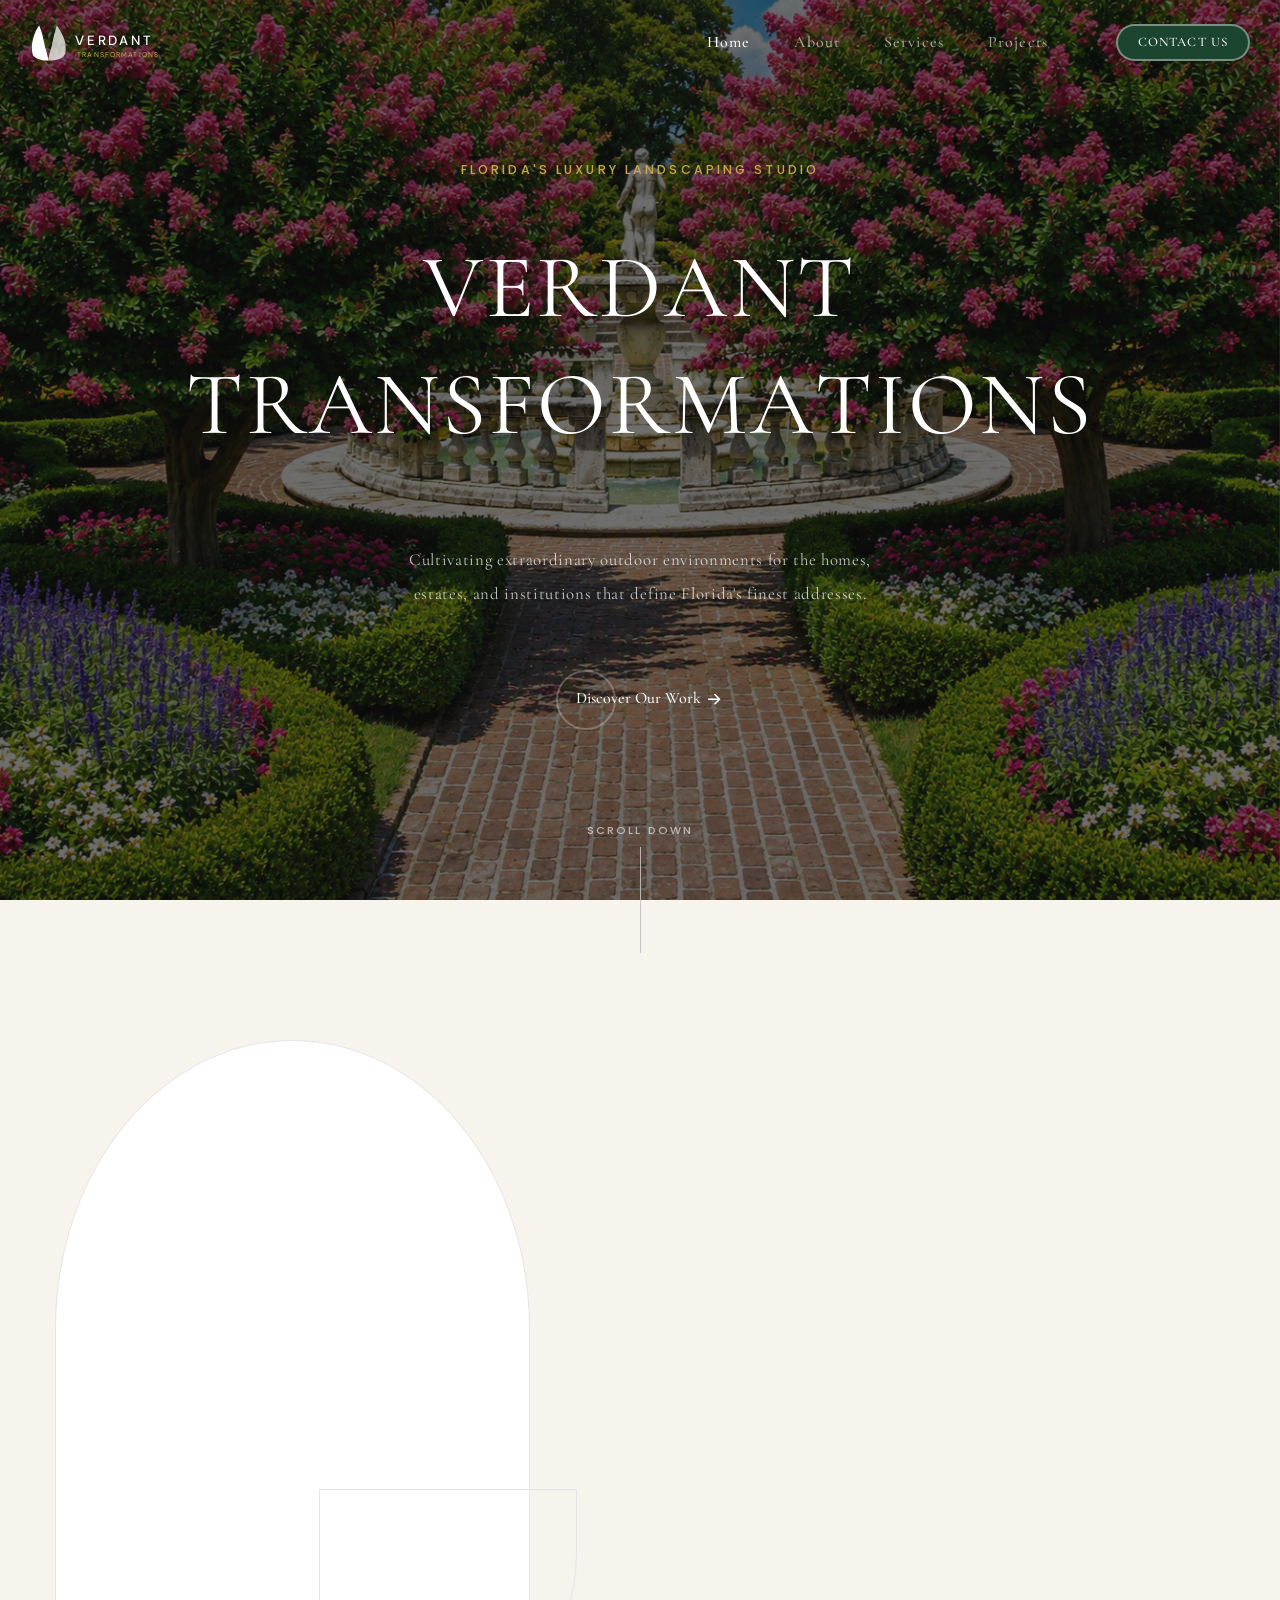
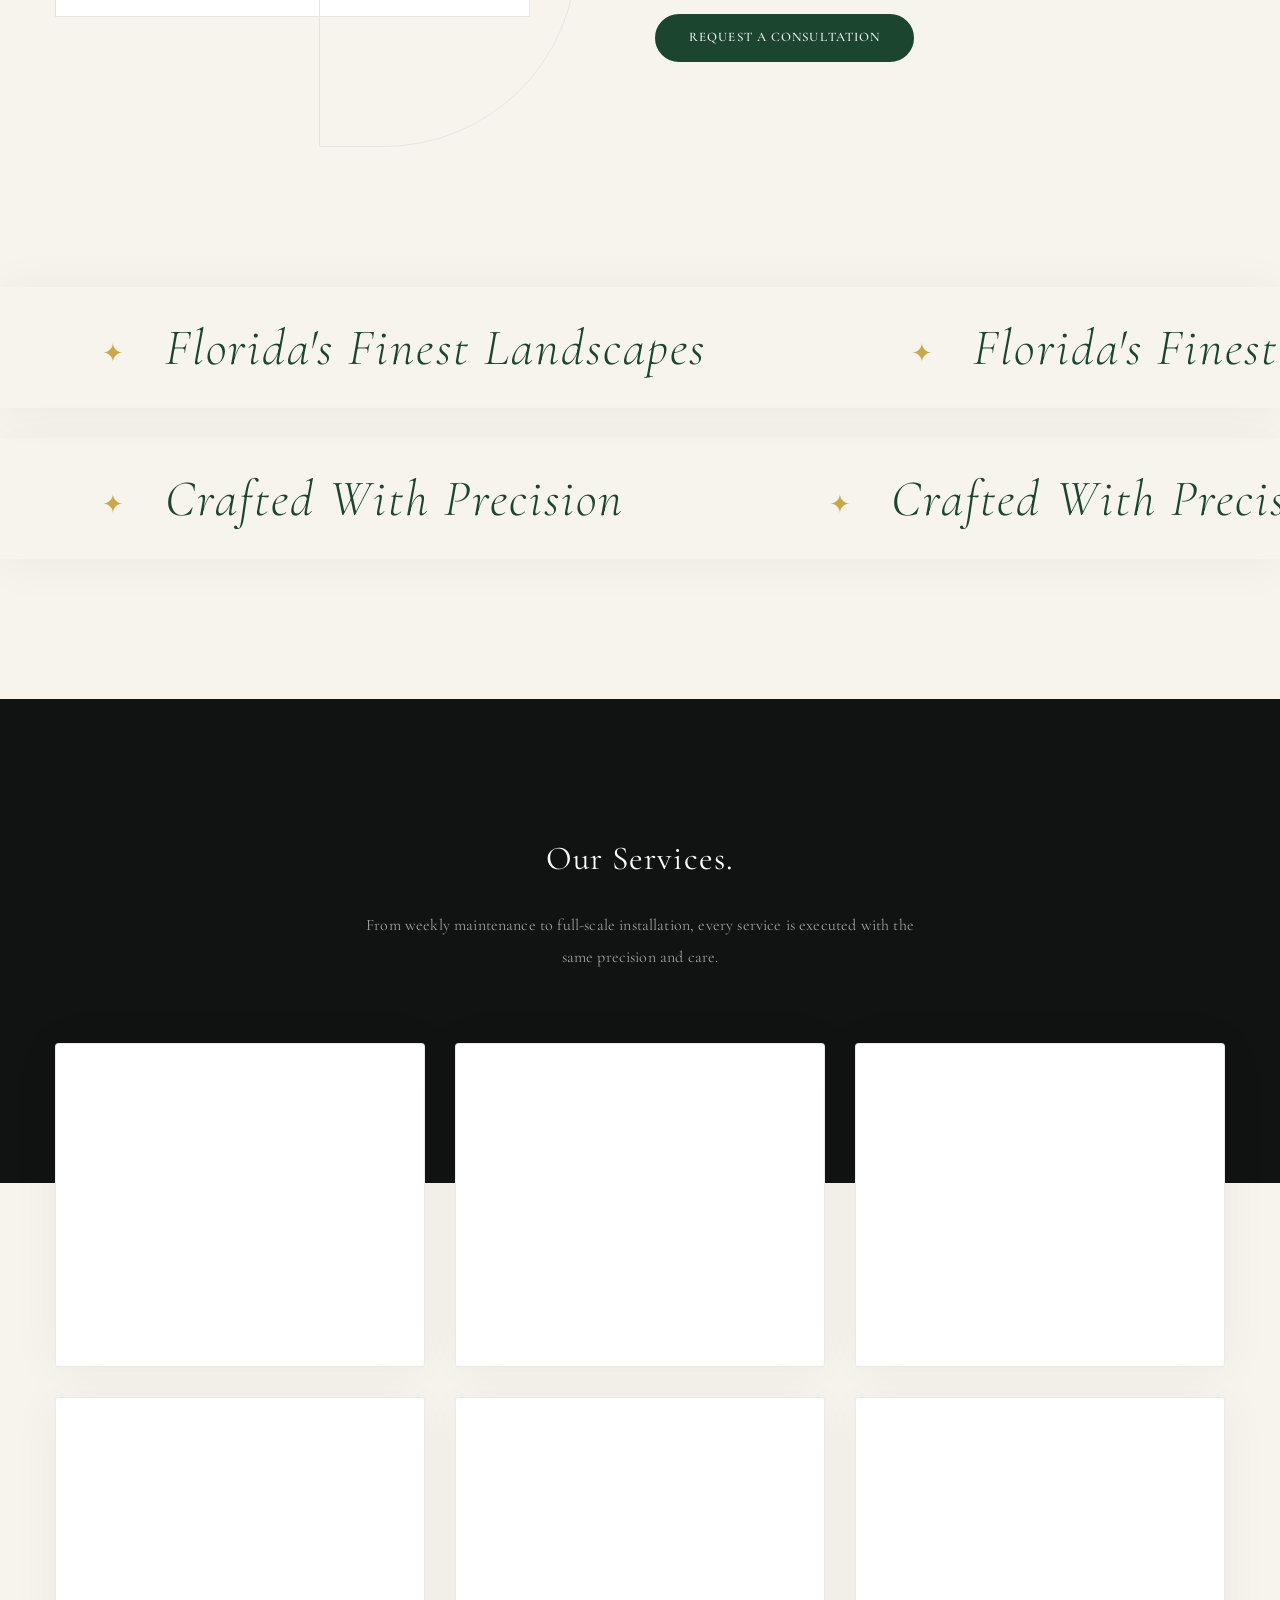
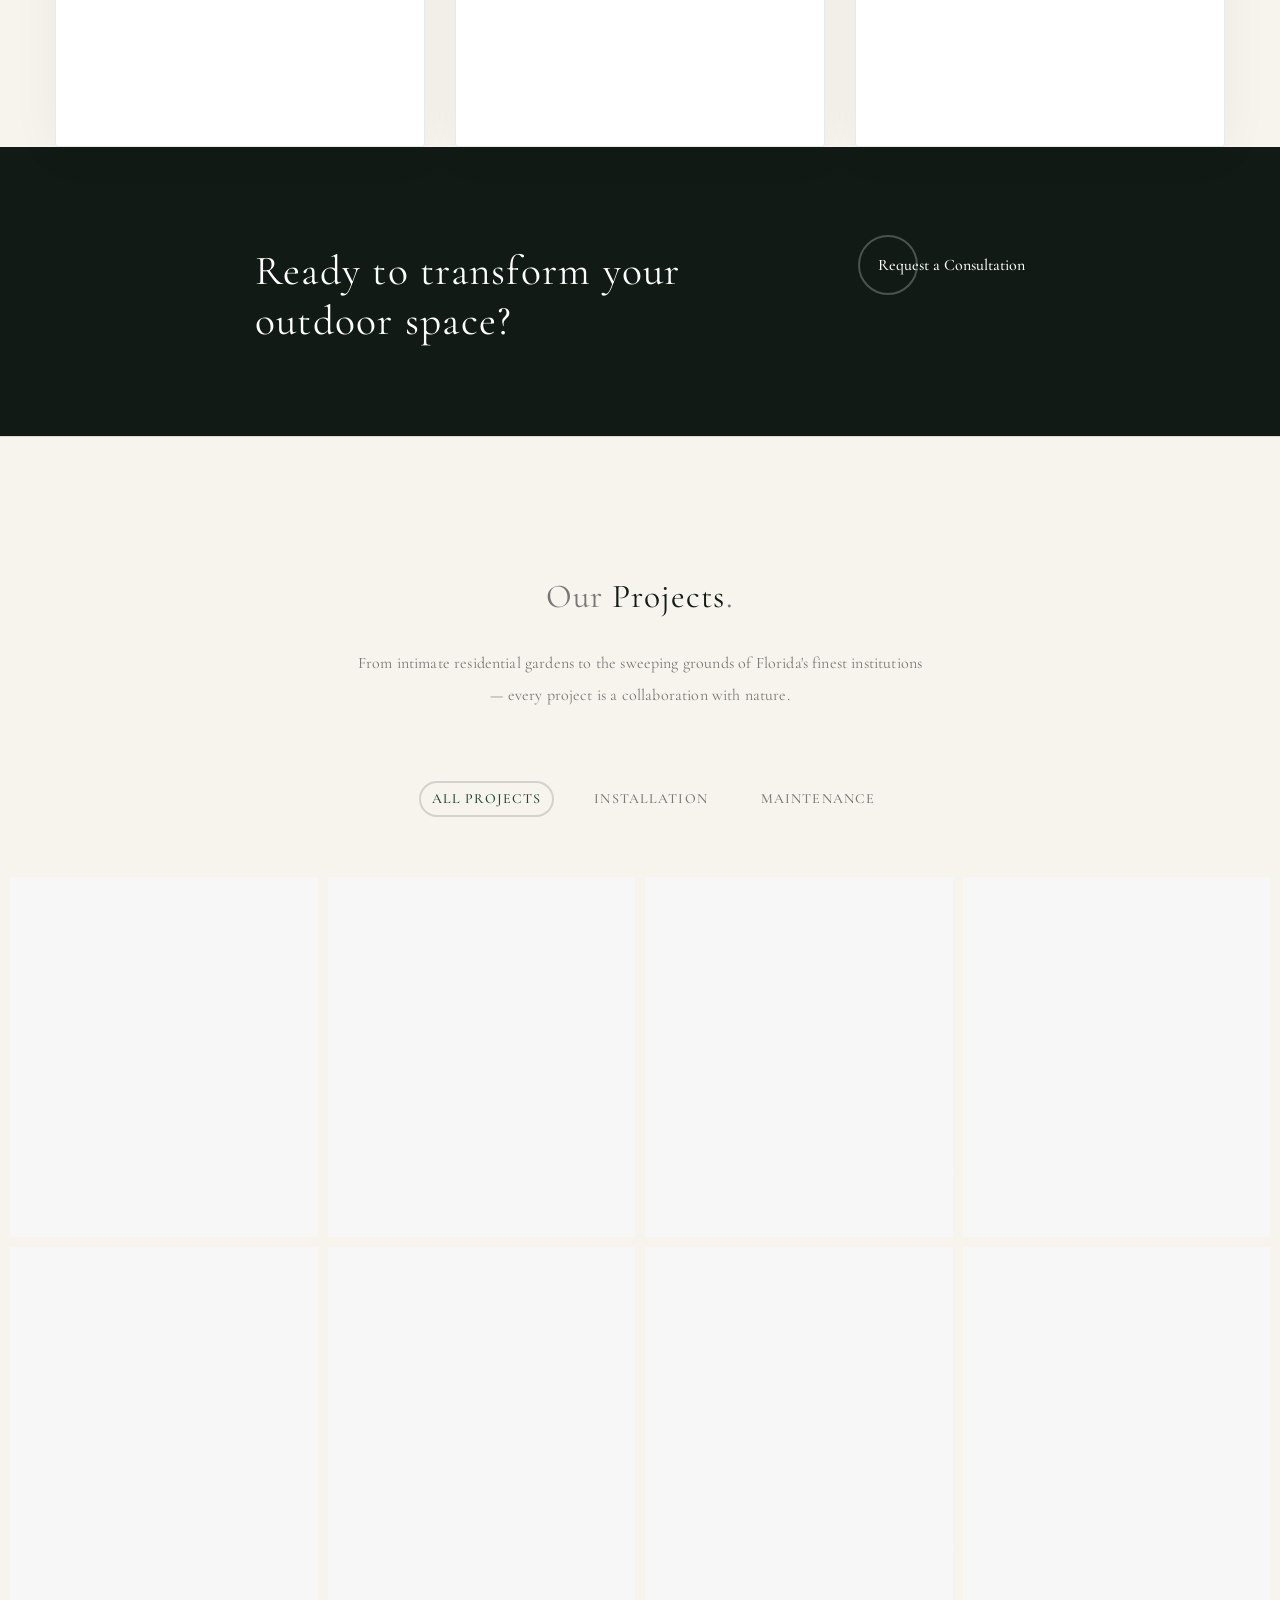
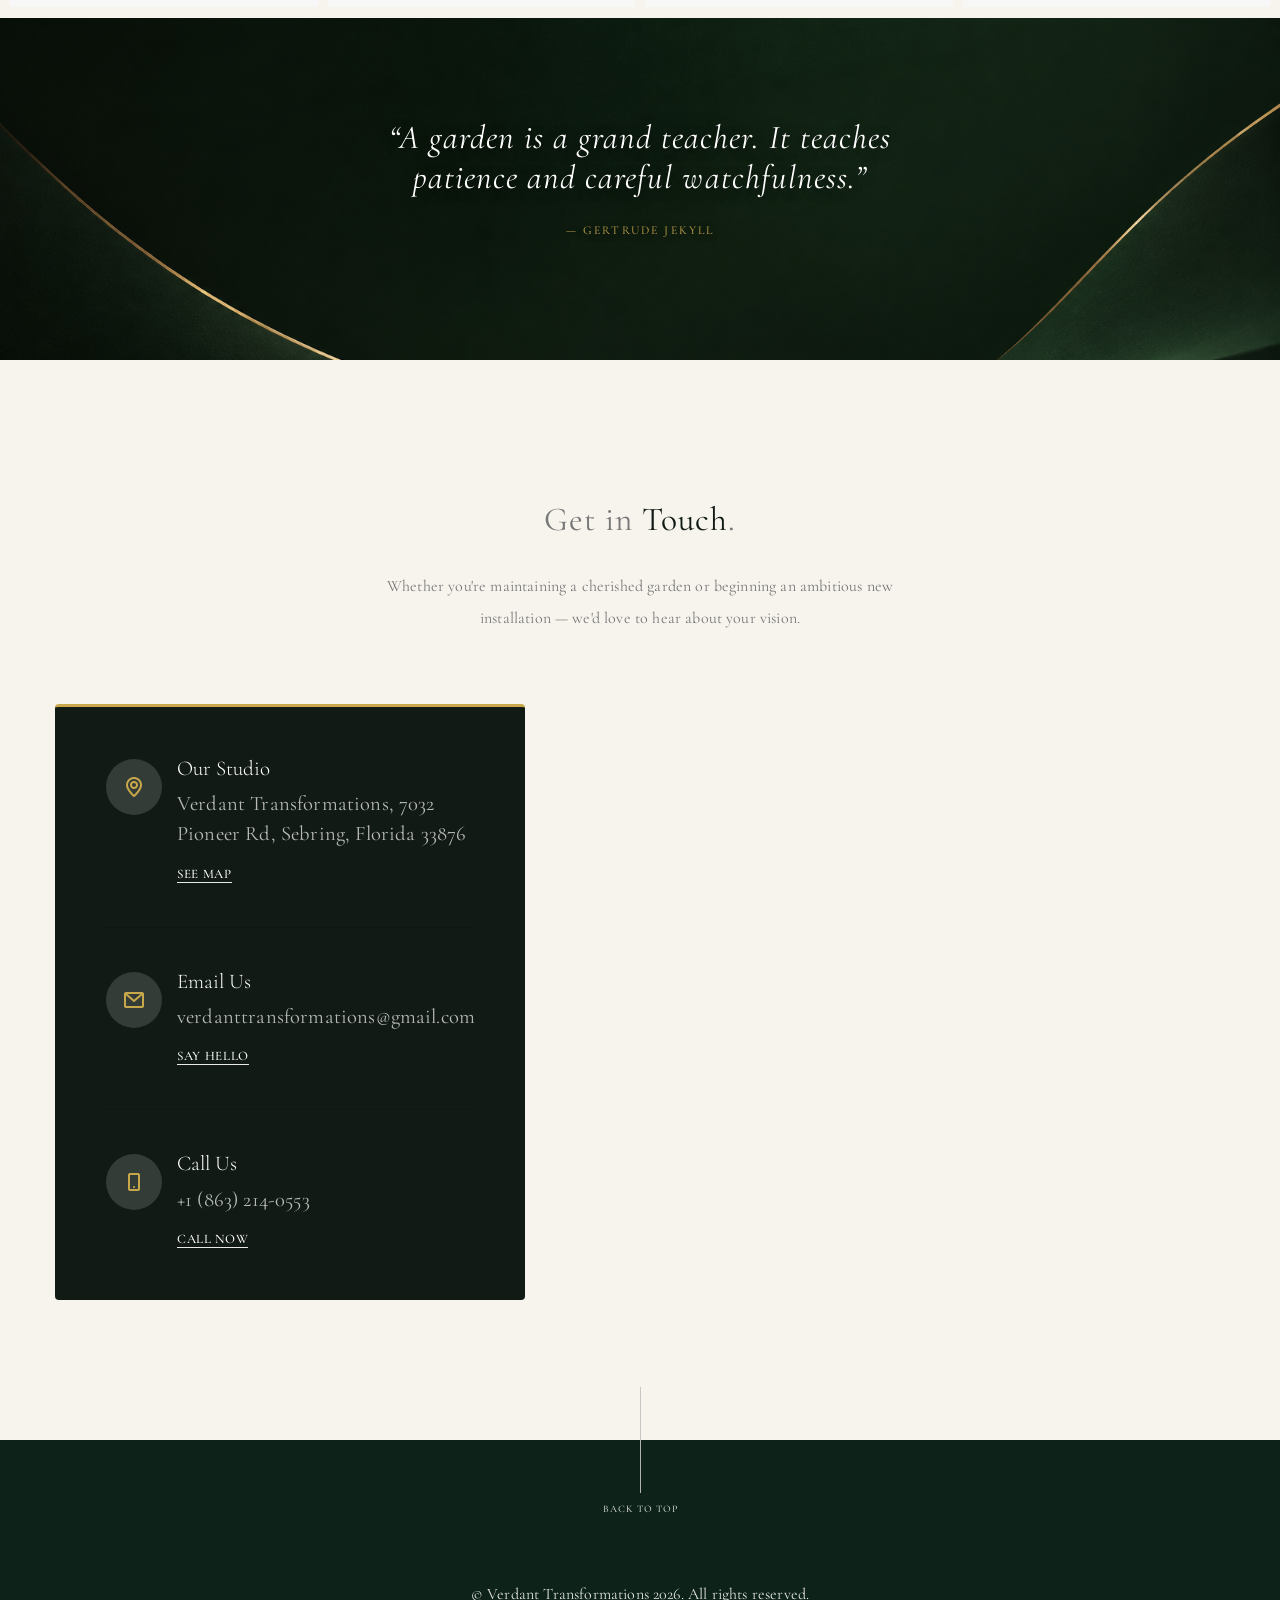
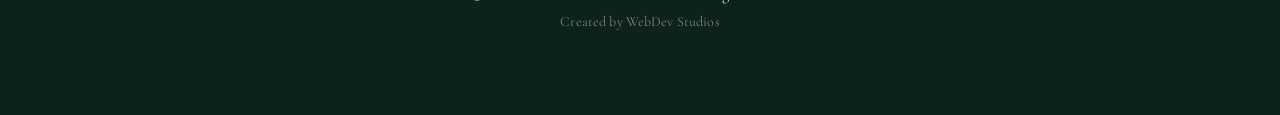
==== commit cd3d8f65: "Deploying to gh-pages from @ KyronS/verdant-estates@cf8c7dcea412b9c192732339ef189ed1247edb1a 🚀" ====
--- a/index.html
+++ b/index.html
@@ -1 +1 @@
-<!DOCTYPE html><html lang="en" class="no-mobile no-touch "><head><meta charSet="utf-8"/><meta name="viewport" content="width=device-width, initial-scale=1"/><link rel="stylesheet" href="/_next/static/css/07a098635536dd3e.css" data-precedence="next"/><link rel="stylesheet" href="/_next/static/css/77b6a9cfa2ea678b.css" data-precedence="next"/><link rel="stylesheet" href="/_next/static/css/ad58539e7815423b.css" data-precedence="next"/><link rel="stylesheet" href="/_next/static/css/3bdde8b6efeba59f.css" data-precedence="next"/><link rel="stylesheet" href="/_next/static/css/16fe341aed277591.css" data-precedence="next"/><link rel="stylesheet" href="/_next/static/css/4636ae13b5034a36.css" data-precedence="next"/><link rel="stylesheet" href="/_next/static/css/62fe7f1eac0d0428.css" data-precedence="next"/><link rel="preload" as="script" fetchPriority="low" href="/_next/static/chunks/webpack-d3b750208bd376be.js"/><script src="/_next/static/chunks/fd9d1056-d91e4292767b3b05.js" async=""></script><script src="/_next/static/chunks/23-9bad37bf2a066f38.js" async=""></script><script src="/_next/static/chunks/main-app-eca17e590843fbcb.js" async=""></script><script src="/_next/static/chunks/9dadc25a-3d204e36c2b6a21e.js" async=""></script><script src="/_next/static/chunks/231-4d4f1053157088b5.js" async=""></script><script src="/_next/static/chunks/173-6a0e0efa110069a5.js" async=""></script><script src="/_next/static/chunks/477-857d2551d8109af6.js" async=""></script><script src="/_next/static/chunks/769-8cf77abb43bec801.js" async=""></script><script src="/_next/static/chunks/380-06753a39aa92ab82.js" async=""></script><script src="/_next/static/chunks/app/page-644df9636797b2da.js" async=""></script><script src="/_next/static/chunks/app/layout-06338b7ee7c0ea63.js" async=""></script><script src="/_next/static/chunks/app/not-found-56fdcf7ba5c112ed.js" async=""></script><title>Verdant Transformations — Luxury Landscaping, Florida</title><meta name="description" content="Verdant Transformations crafts extraordinary outdoor environments across Florida — maintenance, installation, and landscape design for discerning clients."/><meta name="robots" content="index, follow"/><link rel="canonical" href="https://verdant-transformations.com/"/><meta property="og:title" content="Verdant Transformations — Luxury Landscaping, Florida"/><meta property="og:description" content="Verdant Transformations crafts extraordinary outdoor environments across Florida — maintenance, installation, and landscape design for discerning clients."/><meta property="og:url" content="https://verdant-transformations.com/"/><meta name="twitter:card" content="summary"/><meta name="twitter:title" content="Verdant Transformations — Luxury Landscaping, Florida"/><meta name="twitter:description" content="Verdant Transformations crafts extraordinary outdoor environments across Florida — maintenance, installation, and landscape design for discerning clients."/><link rel="icon" href="/favicon.ico" type="image/x-icon" sizes="64x64"/><link href="https://fonts.googleapis.com/css2?family=DM+Sans:wght@400;500;700&amp;display=swap" rel="stylesheet"/><link href="https://fonts.googleapis.com/css2?family=Roboto:ital,wght@0,400;0,500;1,400;1,500&amp;display=swap" rel="stylesheet"/><link href="https://fonts.googleapis.com/css2?family=Epilogue:wght@400;500&amp;family=Poppins&amp;display=swap" rel="stylesheet"/><link href="https://fonts.googleapis.com/css2?family=Inter:wght@400;500;600;700&amp;display=swap" rel="stylesheet"/><link href="https://fonts.googleapis.com/css2?family=Plus+Jakarta+Sans:ital,wght@0,400;0,500;0,600;1,400&amp;display=swap" rel="stylesheet"/><link href="https://fonts.googleapis.com/css2?family=Plus+Jakarta+Sans:ital,wght@0,300;0,400;0,500;0,600;1,400&amp;display=swap" rel="stylesheet"/><link href="https://fonts.googleapis.com/css2?family=Cormorant+Garamond:ital,wght@0,300;0,400;0,500;1,300;1,400;1,500&amp;display=swap" rel="stylesheet"/><script type="application/ld+json">{"@context":"https://schema.org","@type":"LandscapingBusiness","name":"Verdant Transformations","description":"Verdant Transformations crafts extraordinary outdoor environments across Florida — maintenance, installation, and landscape design for discerning clients.","url":"https://verdant-transformations.com","telephone":"+1-863-214-0553","email":"verdanttransformations@gmail.com","address":{"@type":"PostalAddress","streetAddress":"7032 Pioneer Rd","addressLocality":"Sebring","addressRegion":"FL","postalCode":"33876","addressCountry":"US"},"areaServed":"Florida"}</script><script src="/_next/static/chunks/polyfills-78c92fac7aa8fdd8.js" noModule=""></script></head><body class="appear-animate body"><div class="theme-elegant theme-verdant"><div class="page" id="top"><nav class="main-nav dark transparent stick-fixed wow-menubar"><div class="main-nav-sub full-wrapper"><div class="nav-logo-wrap local-scroll"><a class="logo font-alt" href="/"><svg xmlns="http://www.w3.org/2000/svg" viewBox="0 0 245 54" height="38" style="width:auto;display:block" aria-label="Verdant Transformations"><path d="M 38,2 C 44,10 54,26 50,42 C 48,48 42,52 26,52 C 26,46 30,36 32,26 C 34,16 36,8 38,2 Z" fill="white" fill-opacity="0.72"></path><path d="M 13,2 C 6,12 0,28 4,44 C 6,48 14,52 26,52 C 26,46 22,36 20,26 C 18,16 16,8 13,2 Z" fill="white"></path><text x="64" y="30" font-size="19" letter-spacing="4" fill="white" font-weight="500" style="font-family:inherit">VERDANT</text><text x="67" y="47" font-size="10" letter-spacing="1.6" fill="#c8a84b" font-weight="400" style="font-family:inherit">TRANSFORMATIONS</text></svg></a></div><div class="mobile-nav" role="button" tabindex="0"><i class="mobile-nav-icon"></i><span class="visually-hidden">Menu</span></div><div class="inner-nav desktop-nav"><ul class="clearlist scroll-nav local-scroll justify-content-end scrollspyLinks"><li><a class="active" href="/">Home</a></li><li><a class="" href="/#about">About</a></li><li><a class="" href="/services/">Services</a></li><li><a class="" href="/projects/">Projects</a></li><li class="ms-3 me-2"></li><li><a class="opacity-1 no-hover" href="/contact/"><span class="btn btn-mod btn-small btn-border-w btn-circle" data-btn-animate="y"><span class="btn-animate-y"><span class="btn-animate-y-1">Contact Us</span><span class="btn-animate-y-2" aria-hidden="true">Contact Us</span></span></span></a></li></ul></div></div></nav><main id="main"><!--$!--><template data-dgst="BAILOUT_TO_CLIENT_SIDE_RENDERING"></template><!--/$--><section class="page-section scrollSpysection pb-0" id="about"><div class="container position-relative"><div class="row"><div class="col-lg-6 d-flex align-items-center"><div class="w-100 pe-lg-5"><div class="composition-5"><div class="composition-5-decoration opacity-065"><img alt="" loading="lazy" width="228" height="228" decoding="async" data-nimg="1" style="color:transparent" src="/assets/images/demo-slick/decoration-1.svg"/></div><div class="composition-5-image-1"><div class="composition-5-image-1-inner"><img alt="Verdant Transformations landscape installation" data-wow-offset="200" loading="lazy" width="850" height="914" decoding="async" data-nimg="1" class="wow scaleOutIn" style="color:transparent" src="/assets/images/demo-slick/hs-image-3.png"/></div></div><div class="composition-5-image-2"><div class="composition-5-image-2-inner"><img alt="Garden detail" data-wow-offset="0" loading="lazy" width="400" height="400" decoding="async" data-nimg="1" class="wow scaleOutIn" style="color:transparent" src="/assets/images/demo-slick/hs-image-4.png"/></div></div></div></div></div><div class="col-lg-6 d-flex align-items-center order-first order-lg-last mb-md-60 mb-sm-40"><div class="w-100 wow fadeInUp"><p class="mb-30 mb-sm-20" style="font-size:0.72rem;font-family:&#x27;Poppins&#x27;, sans-serif;letter-spacing:0.22em;text-transform:uppercase;color:#c8a84b">About Verdant Transformations</p><h3 class="section-title mb-30">Florida&#x27;s Premier Landscape Studio</h3><p class="text-gray mb-40">Founded in Sebring, Verdant Transformations brings together master horticulturalists, landscape architects, and irrigation engineers to deliver outdoor environments of rare distinction. From sprawling private estates to landmark public institutions, every project reflects our commitment to precision, beauty, and the unique character of Florida&#x27;s natural landscape.</p><div class="row features-list mt-n20 mb-50 mb-sm-30"><div class="col-sm-6 col-lg-12 col-xl-6 d-flex mt-20"><div class="features-list-icon"><i class="mi-check"></i></div><div class="features-list-text">Licensed Florida Landscape Architects</div></div><div class="col-sm-6 col-lg-12 col-xl-6 d-flex mt-20"><div class="features-list-icon"><i class="mi-check"></i></div><div class="features-list-text">20+ Years of Estate Experience</div></div><div class="col-sm-6 col-lg-12 col-xl-6 d-flex mt-20"><div class="features-list-icon"><i class="mi-check"></i></div><div class="features-list-text">Native &amp; Tropical Plant Specialists</div></div><div class="col-sm-6 col-lg-12 col-xl-6 d-flex mt-20"><div class="features-list-icon"><i class="mi-check"></i></div><div class="features-list-text">Full-Service: Design to Maintenance</div></div></div><div class="local-scroll wch-unset"><a href="#contact" class="btn btn-mod btn-color btn-large btn-circle btn-hover-anim mb-xs-10"><span>Request a Consultation</span></a> <a href="#services" class="link-hover-anim ms-2 ms-sm-5 me-2" data-link-animate="y"><span class="link-strong link-strong-unhovered">Our Services<!-- --> <i class="mi-arrow-right size-24" aria-hidden="true"></i></span><span class="link-strong link-strong-hovered" aria-hidden="true">Our Services<!-- --> <i class="mi-arrow-right size-24" aria-hidden="true"></i></span></a></div></div></div></div></div></section><div class="page-section overflow-hidden"><div class="marquee marquee-style-1 mb-30"><div class="marquee-track marquee-animation"><div>Florida&#x27;s Finest Landscapes</div><div aria-hidden="true">Florida&#x27;s Finest Landscapes</div><div aria-hidden="true">Florida&#x27;s Finest Landscapes</div><div aria-hidden="true">Florida&#x27;s Finest Landscapes</div><div aria-hidden="true">Florida&#x27;s Finest Landscapes</div><div aria-hidden="true">Florida&#x27;s Finest Landscapes</div><div aria-hidden="true">Florida&#x27;s Finest Landscapes</div><div aria-hidden="true">Florida&#x27;s Finest Landscapes</div><div aria-hidden="true">Florida&#x27;s Finest Landscapes</div><div aria-hidden="true">Florida&#x27;s Finest Landscapes</div><div aria-hidden="true">Florida&#x27;s Finest Landscapes</div><div aria-hidden="true">Florida&#x27;s Finest Landscapes</div></div></div><div class="marquee marquee-style-1"><div class="marquee-track marquee-animation"><div>Crafted With Precision</div><div aria-hidden="true">Crafted With Precision</div><div aria-hidden="true">Crafted With Precision</div><div aria-hidden="true">Crafted With Precision</div><div aria-hidden="true">Crafted With Precision</div><div aria-hidden="true">Crafted With Precision</div><div aria-hidden="true">Crafted With Precision</div><div aria-hidden="true">Crafted With Precision</div><div aria-hidden="true">Crafted With Precision</div><div aria-hidden="true">Crafted With Precision</div><div aria-hidden="true">Crafted With Precision</div><div aria-hidden="true">Crafted With Precision</div></div></div></div><section class="scrollSpysection" id="services"><div class="page-section bg-dark-1 bg-dark-alpha-70 light-content parallax-7 pb-140" style="background-image:url(/assets/images/demo-elegant/section-bg-3.png)"><div class="container position-relative"><div class="row mb-70 mb-sm-50"><div class="col-md-8 offset-md-2 col-lg-6 offset-lg-3 text-center"><h2 class="section-title mb-30 mb-sm-20">Our Services.</h2><div class="text-gray">From weekly maintenance to full-scale installation, every service is executed with the same precision and care.</div></div></div></div></div><div class="container mt-n140 position-relative z-index-1"><div class="row mb-n30"><div class="col-md-6 col-lg-4 d-flex align-items-stretch mb-30"><div class="services-3-item round text-center"><div class="wow fadeInUpShort" data-wow-offset="50"><div class="services-3-icon"><svg xmlns="http://www.w3.org/2000/svg" width="64" height="64" viewBox="0 0 250 250" fill="none" stroke="currentColor" stroke-linecap="round" stroke-linejoin="round" stroke-miterlimit="1.5" aria-hidden="true"><g transform="matrix(0.743366,0,0,0.895803,74.1114,-7.28939)"><path d="M225.087,205.202C225.087,192.063 213.753,181.395 199.793,181.395L58.654,168.895L58.654,211.815L218.061,211.815C221.939,211.815 225.087,208.852 225.087,205.202Z" stroke-width="9.11"></path></g><g transform="matrix(0.895803,0,0,0.895803,56.4003,-7.28939)"><path d="M68.444,168.895L0,145.145L0,178.48C0,196.878 14.937,211.815 33.335,211.815L68.962,211.815L68.444,168.895Z" stroke-width="8.37"></path></g><g transform="matrix(0.895803,0,0,0.895803,56.4003,-18.7613)"><path d="M0,145.145L80.754,173.167" stroke-width="8.37"></path></g><g transform="matrix(0.895803,0,0,0.895803,22.886,-8.45647)"><path d="M-20.367,88.738L37.413,133.642" stroke-width="8.37"></path></g><g transform="matrix(0.935004,0.0881322,-0.0536662,0.569351,38.9598,32.2777)"><path d="M172.64,152.025C172.64,146.621 169.969,142.234 166.678,142.234L111.832,142.234C108.542,142.234 105.871,146.621 105.871,152.025L105.871,171.605C105.871,177.008 108.542,181.395 111.832,181.395L166.678,181.395C169.969,181.395 172.64,177.008 172.64,171.605L172.64,152.025Z" stroke-width="9.65"></path></g><path d="M181.188,127.385L187.172,127.949C190.248,128.239 192.51,130.972 192.22,134.048L191.169,145.196C190.879,148.273 188.146,150.535 185.07,150.245L133.789,145.411C130.712,145.121 128.45,142.388 128.74,139.312L128.772,138.975L174.07,143.245C177.146,143.535 179.879,141.273 180.169,138.196L181.188,127.385Z" stroke-width="6"></path><g transform="matrix(1.06858,0.100723,-0.0321997,0.34161,18.5669,49.5392)"><path d="M172.64,152.025C172.64,146.621 171.237,142.234 169.51,142.234L109,142.234C107.273,142.234 105.871,146.621 105.871,152.025L105.871,171.605C105.871,177.008 107.273,181.395 109,181.395L169.51,181.395C171.237,181.395 172.64,177.008 172.64,171.605L172.64,152.025Z" stroke-width="9.41"></path></g><g transform="matrix(0.919691,0,0,0.895803,101.658,2.10716)"><ellipse cx="142.92" cy="201.325" rx="13.636" ry="13.986" stroke-width="8.26"></ellipse></g><g transform="matrix(0.919691,0,0,0.895803,7.25644,2.10716)"><ellipse cx="142.92" cy="201.325" rx="13.636" ry="13.986" stroke-width="8.26"></ellipse></g><g transform="matrix(0.982542,0,0,0.982542,0.219582,-29.7197)"><path d="M4.5,102.545L8.402,86.241" stroke-width="7.63"></path></g></svg></div><h3 class="services-3-title">Lawn Maintenance</h3><div class="services-3-text">Precision weekly lawn care for Florida&#x27;s climate — mowing, edging, fertilisation, and year-round pest management to keep your turf immaculate.</div></div></div></div><div class="col-md-6 col-lg-4 d-flex align-items-stretch mb-30"><div class="services-3-item round text-center"><div class="wow fadeInUpShort" data-wow-offset="50"><div class="services-3-icon"><svg xmlns="http://www.w3.org/2000/svg" width="64" height="64" viewBox="0 0 512 512" fill="currentColor" aria-hidden="true"><path d="M512,295.913c0-9.237-6.972-16.842-15.94-17.849c5.629-7.053,5.18-17.361-1.35-23.892 c-6.531-6.531-16.839-6.979-23.892-1.35c-1.007-8.968-8.612-15.94-17.849-15.94c-9.237,0-16.842,6.972-17.849,15.94 c-7.053-5.629-17.361-5.182-23.892,1.35c-6.531,6.531-6.979,16.839-1.35,23.892c-8.967,1.007-15.94,8.612-15.94,17.849 c0,9.237,6.972,16.842,15.94,17.849c-5.629,7.053-5.182,17.361,1.35,23.892c3.152,3.152,7.185,4.873,11.305,5.192 c-2.635,12.025-5.978,30.95-8.53,57.754l-19.653-16.378c-3.674-3.06-9.133-2.565-12.198,1.109 c-3.062,3.675-2.565,9.134,1.108,12.197l29.032,24.194c-0.185,2.744-0.361,5.558-0.525,8.432h-48.394 c-6.377,0-11.547,5.169-11.547,11.547c0,6.378,5.17,11.547,11.547,11.547h112.696c6.377,0,11.547-5.169,11.547-11.547 c0-6.378-5.17-11.547-11.547-11.547h-46.95c2.346-39.703,6.725-66.399,9.979-81.785c3.294,4.009,8.278,6.575,13.871,6.575 c9.237,0,16.842-6.972,17.849-15.94c7.053,5.629,17.361,5.18,23.892-1.35c6.531-6.531,6.979-16.839,1.35-23.892 C505.028,312.755,512,305.15,512,295.913z M452.969,319.012c-12.757,0-23.099-10.342-23.099-23.099 c0-12.757,10.342-23.099,23.099-23.099c12.757,0,23.099,10.342,23.099,23.099C476.067,308.67,465.726,319.012,452.969,319.012z"></path><circle cx="360.847" cy="115.651" r="56.901" fill="currentColor"></circle><path d="M352.342,327.379l-87.811-50.442l8.961-80.116l10.875,69.605l30.427-34.845c13.879-16.062,12.108-40.334-3.954-54.212 l-49.488-42.76c-16.943-14.64-42.811-11.747-56.093,6.311L101.945,280.873c-15.498,20.994-12.632,50.337,6.686,67.878 c14.654,13.305,30.665,27.733,46.709,42.065l-124.193-0.858c-0.073,0-0.146-0.001-0.218-0.001 c-16.983,0-30.811,13.709-30.929,30.72c-0.118,17.085,13.636,31.029,30.72,31.147l206.101,1.422c0.072,0,0.144,0.001,0.216,0.001 c28.33-0.001,41.74-35.124,20.606-54.003l-49.505-44.223l11.578-13.4c-10.845-6.23-8.442-4.85-19.128-10.988 c-16.113-9.256-22.58-28.847-15.861-45.614l37.529-93.929l-10.839,96.915c-1.141,10.201,3.878,20.106,12.778,25.218 l102.468,58.861c12.348,7.094,28.103,2.828,35.191-9.512C368.945,350.226,364.687,334.47,352.342,327.379z"></path></svg></div><h3 class="services-3-title">Garden Installation</h3><div class="services-3-text">Bespoke tropical and ornamental garden installations that transform blank ground into lush, layered living environments.</div></div></div></div><div class="col-md-6 col-lg-4 d-flex align-items-stretch mb-30"><div class="services-3-item round text-center"><div class="wow fadeInUpShort" data-wow-offset="50"><div class="services-3-icon"><svg xmlns="http://www.w3.org/2000/svg" width="64" height="64" viewBox="0 0 460.688 460.688" aria-hidden="true"><path d="M451.033,32.646c-15.09-28.506-44.849-36.768-74.349-21.143c-19.105,10.117-27.674,26.67-30.532,43.739l-10.48-18.484c-4.322-8.166-15.013-14.535-22.061-10.806l-140.406,74.32c-7.048,3.729-7.793,16.151-3.471,24.317l22.49,46.302l-118.642-22.51c-1.052-11.513-4.619-19.354-10.155-20.024c-7.956-0.966-16.208,14.296-18.57,33.794c-2.371,19.479,2.219,36.194,10.174,37.15c6.087,0.741,12.389-7.89,16.086-20.705l161.021,74.6l24.93,51.8c4.321,8.166,12.871,10.5,19.919,6.77l153.172-81.08c7.048-3.729,9.926-12.106,5.613-20.272l-15.177-26.192c4.169-21.085,13.005-38.03,21.277-55.243C456.58,98.331,470.694,69.777,451.033,32.646zM409.513,165.134L363.077,84.6c-3.156-17.27-3.634-45.068,21.42-58.331c21.64-11.456,41.052-6.005,51.953,14.573c15.711,29.682,4.695,52.622-9.247,81.664C421.007,135.396,414.438,149.375,409.513,165.134z M66.936,409.169c5.288,0,9.562-4.284,9.562-9.562V256.169c0-5.278-4.274-9.562-9.562-9.562s-9.562,4.283-9.562,9.562v143.438C57.374,404.885,61.648,409.169,66.936,409.169z M9.562,409.169c5.288,0,9.562-4.284,9.562-9.562V227.481c0-5.278-4.274-9.562-9.562-9.562S0,222.204,0,227.481v172.125C-0.001,404.885,4.273,409.169,9.562,409.169z M38.249,294.419c5.288,0,9.562-4.284,9.562-9.562v-57.375c0-5.278-4.274-9.562-9.562-9.562s-9.562,4.284-9.562,9.562v57.375C28.686,290.135,32.961,294.419,38.249,294.419z M38.249,370.919c5.288,0,9.562-4.284,9.562-9.562v-47.812c0-5.277-4.274-9.562-9.562-9.562s-9.562,4.285-9.562,9.562v47.812C28.686,366.635,32.961,370.919,38.249,370.919z M38.249,447.419c5.288,0,9.562-4.284,9.562-9.562v-47.812c0-5.278-4.274-9.562-9.562-9.562s-9.562,4.283-9.562,9.562v47.812C28.686,443.135,32.961,447.419,38.249,447.419z M57.374,447.419c0,5.279,4.274,9.562,9.562,9.562s9.562-4.284,9.562-9.562v-19.125c0-5.278-4.274-9.562-9.562-9.562s-9.562,4.284-9.562,9.562V447.419z M9.562,456.982c5.288,0,9.562-4.284,9.562-9.562v-19.125c0-5.278-4.274-9.562-9.562-9.562S0,423.016,0,428.294v19.125C-0.001,452.699,4.273,456.982,9.562,456.982z"></path></svg></div><h3 class="services-3-title">Irrigation Systems</h3><div class="services-3-text">Smart irrigation design and installation that conserves water while sustaining your landscape through Florida&#x27;s dry seasons.</div></div></div></div><div class="col-md-6 col-lg-4 d-flex align-items-stretch mb-30"><div class="services-3-item round text-center"><div class="wow fadeInUpShort" data-wow-offset="50"><div class="services-3-icon"><svg xmlns="http://www.w3.org/2000/svg" width="64" height="64" viewBox="0 0 406.891 406.891" aria-hidden="true"><path d="M97.909,288.688l-50.653,72.339c-1.556,2.222-4.038,3.412-6.56,3.412c-1.585,0-3.186-0.469-4.582-1.447c-3.619-2.534-4.499-7.522-1.964-11.142l50.653-72.339c2.534-3.619,7.524-4.498,11.142-1.964C99.564,280.081,100.444,285.069,97.909,288.688z M126.258,298.771c-3.62-2.534-8.607-1.654-11.142,1.964l-50.654,72.34c-2.535,3.62-1.655,8.608,1.964,11.142c1.396,0.978,2.997,1.447,4.582,1.447c2.521,0,5.004-1.189,6.56-3.412l50.654-72.34C130.757,306.293,129.877,301.305,126.258,298.771z M345.294,289.831c-2.533-3.62-7.523-4.499-11.142-1.964c-3.619,2.534-4.499,7.523-1.964,11.142l20.416,29.156c2.395,3.419,3.31,7.591,2.576,11.746c-0.732,4.156-3.02,7.763-6.44,10.158c-3.619,2.534-4.499,7.522-1.965,11.142c1.557,2.223,4.038,3.412,6.561,3.412c1.584,0,3.186-0.47,4.582-1.447c6.921-4.846,11.545-12.122,13.02-20.486c1.476-8.364-0.381-16.782-5.228-23.703L345.294,289.831z M403.515,350.279c-2.94,16.678-12.149,31.183-25.928,40.844c-0.013,0.009-0.024,0.017-0.036,0.025c-28.593,20.018-68.137,13.045-88.156-15.544l-47.574-67.944c-1.218-1.738-1.694-3.889-1.326-5.978c0.369-2.089,1.553-3.947,3.29-5.164l21.078-14.758l-10.666-15.232c-4.516-6.449-6.247-14.294-4.873-22.088c0.896-5.081,3.038-9.731,6.209-13.604l-47.136-67.316l-47.137,67.318c8.176,9.994,9.102,24.604,1.341,35.69l-10.666,15.231l2.028,1.419c14.116,9.888,17.559,29.414,7.676,43.529l-53.757,76.771c-1.556,2.223-4.038,3.412-6.56,3.412c-1.585,0-3.185-0.469-4.582-1.447c-3.619-2.534-4.499-7.522-1.965-11.142l53.757-76.771c4.823-6.89,3.143-16.42-3.747-21.246l-8.581-6.007c-1.738-1.217-2.922-3.074-3.29-5.164c-0.369-2.09,0.107-4.24,1.325-5.979l15.255-21.786c4.285-6.122,2.798-14.587-3.314-18.882c-0.007-0.004-0.013-0.009-0.02-0.013c-0.005-0.004-0.011-0.008-0.017-0.012c-2.944-2.055-6.539-2.839-10.116-2.208c-3.587,0.632-6.698,2.604-8.761,5.55l-10.668,15.233l1.295,0.906c3.619,2.534,4.498,7.523,1.964,11.142c-2.532,3.62-7.522,4.499-11.142,1.964l-7.832-5.484c-0.005-0.003-0.01-0.007-0.016-0.011l-8.927-6.25c-3.315-2.322-7.362-3.209-11.393-2.499c-4.03,0.71-7.528,2.928-9.85,6.244l-53.755,76.771c-2.535,3.62-7.521,4.499-11.143,1.965c-3.619-2.534-4.499-7.522-1.965-11.142l53.755-76.771c4.772-6.817,11.939-11.372,20.179-12.824c8.244-1.453,16.532,0.376,23.349,5.149l2.374,1.662l10.667-15.233c4.513-6.447,11.292-10.755,19.089-12.13c5.083-0.897,10.183-0.473,14.906,1.18l50.476-72.087l-61.25-87.473l-12.325,8.63c-2.838,1.986-6.631,1.922-9.398-0.161l-24.843-18.69c-2.047-1.54-3.233-3.968-3.189-6.529s1.312-4.947,3.41-6.417l53.536-37.485c2.098-1.47,4.772-1.846,7.196-1.01c2.422,0.835,4.298,2.779,5.045,5.23l9.065,29.737c1.01,3.313-0.227,6.9-3.063,8.886l-12.327,8.631l57.909,82.702l57.909-82.703l-12.325-8.63c-2.837-1.987-4.073-5.573-3.063-8.887l9.067-29.737c0.747-2.45,2.623-4.395,5.045-5.229c2.422-0.836,5.098-0.46,7.196,1.01l53.536,37.485c2.099,1.469,3.366,3.855,3.41,6.417c0.044,2.562-1.143,4.989-3.189,6.529l-24.845,18.69c-2.768,2.083-6.561,2.146-9.398,0.16l-12.327-8.632l-61.249,87.474l50.478,72.089c12.189-4.266,26.234-0.136,33.995,10.949l-0.001-0.001l10.668,15.233l21.076-14.757c3.618-2.535,8.607-1.655,11.143,1.965l47.574,67.944C402.758,316.793,406.458,333.586,403.515,350.279z M267.915,34.516l28.244,19.776l11.397-8.574l-35.481-24.844L267.915,34.516z M148.88,34.516l-4.158-13.641l-35.481,24.844l11.396,8.574l14.064-9.848c0.02-0.014,0.038-0.027,0.057-0.04c0.02-0.013,0.038-0.026,0.058-0.04L148.88,34.516z M379.99,312.17l-42.986-61.391l-21.076,14.757c-0.008,0.005-0.015,0.01-0.021,0.015l-7.826,5.48c-3.618,2.534-8.607,1.655-11.142-1.964c-2.535-3.619-1.655-8.608,1.964-11.142l1.295-0.906l-10.667-15.232l-0.001,0c-4.289-6.128-12.767-7.622-18.896-3.331c-2.948,2.064-4.92,5.176-5.553,8.762c-0.632,3.585,0.157,7.184,2.223,10.133l15.255,21.786c2.534,3.619,1.654,8.607-1.965,11.142l-21.078,14.758l42.987,61.391c14.952,21.356,44.488,26.57,65.852,11.628c0.007-0.005,0.015-0.011,0.021-0.016c10.298-7.21,17.182-18.056,19.383-30.54S387.201,322.469,379.99,312.17z"></path></svg></div><h3 class="services-3-title">Landscape Design</h3><div class="services-3-text">Bespoke landscape architecture translating your vision into a cohesive, sustainable outdoor environment — from concept sketches to final planting plans.</div></div></div></div><div class="col-md-6 col-lg-4 d-flex align-items-stretch mb-30"><div class="services-3-item round text-center"><div class="wow fadeInUpShort" data-wow-offset="50"><div class="services-3-icon"><svg xmlns="http://www.w3.org/2000/svg" width="150" height="300" viewBox="0 0 150 300" aria-hidden="true"><path d="M142.4,42.9c2-4.3,6.6-8.3,14.6-11.5V14.6l8.7,13.8c2.9-0.9,6.3-1.6,9.3-2.2V9l9.8,15.8  c1.7-0.2,3.2-0.3,5.2-0.4V9l9.4,15.2c8.6,0.2,17.3,1.4,25.3,3.9C220.9,16,200.4,5,196.9,4.3c-35.7-10.9-68.8,20-69.4,28.3  C115.5-1,60.6,1,34.9,30.7c20.1-5.2,76.4-2.8,80.4,15.5c-12.6-2.8-60.7-31.6-87,48.5c52.3-30.9,76.1-42.3,81.9-38.2  c-39.1,13.8-25.6,52.1-25.6,52.1s13.7-32.1,30.1-35l2.8,0.2c-15.6,60.8-22.5,112-3.8,174H63v8h124v-8h-42.5  c-24.1-57-20.3-111-7.6-173.1l2.6,0.2c8.9,4.9,26.5,33.6,29.8,42.9c6.3-22.6-0.5-42.7-19.1-57.1c2.8-1.6,8.9-1.5,16.5-0.3l2.5-14  l7.3,15.8l-0.2,0c2.9,0.6,5.8,1.3,8.8,2.1l4.5-18l4.8,20.6c2.3,0.7,4.5,1.3,6.6,2l4.2-16.7l4.6,19.7c6.9,2.4,12.3,4.7,14.8,6.1  C223.3,61.5,201.4,21,142.4,42.9z"></path></svg></div><h3 class="services-3-title">Tree &amp; Palm Care</h3><div class="services-3-text">Professional arborist services for Florida&#x27;s native trees and signature palms — trimming, health assessments, and structural pruning.</div></div></div></div><div class="col-md-6 col-lg-4 d-flex align-items-stretch mb-30"><div class="services-3-item round text-center"><div class="wow fadeInUpShort" data-wow-offset="50"><div class="services-3-icon"><svg xmlns="http://www.w3.org/2000/svg" width="64" height="64" viewBox="0 0 511.999 511.999" aria-hidden="true"><path d="M470.956,433.845c-1.192-2.06-2.501-4.029-3.907-5.915v-33.666c21.175-4.52,37.043-22.455,37.043-43.844v-34.177c0-5.771-4.678-10.449-10.449-10.449c-4.341,0-8.545,0.59-12.549,1.666c-7.463-12.108-17.602-20.058-18.089-20.435c-3.769-2.924-9.039-2.923-12.808,0c-0.487,0.377-10.627,8.327-18.089,20.434c-4.003-1.075-8.207-1.664-12.547-1.664c-2.773,0-5.432,1.102-7.392,3.064c-1.96,1.961-3.059,4.622-3.057,7.395l0.031,34.166c0,21.386,15.853,39.32,37.008,43.842v15.923c-8.519-4.415-18.115-6.856-28.104-6.856c-16.4,0-31.604,6.497-42.763,17.422V316.655c21.175-4.519,37.043-22.455,37.043-43.844v-34.177c0-5.771-4.678-10.449-10.449-10.449c-4.341,0-8.545,0.59-12.548,1.666c-7.463-12.108-17.603-20.058-18.09-20.435c-3.769-2.924-9.039-2.923-12.808,0c-0.487,0.377-10.627,8.326-18.088,20.434c-4.003-1.075-8.208-1.666-12.547-1.666c-2.773,0-5.432,1.102-7.392,3.064c-1.96,1.961-3.059,4.622-3.057,7.395l0.031,34.167c0,21.386,15.852,39.319,37.008,43.842v117.026c-0.51-0.018-1.018-0.049-1.529-0.049c-25.063,0-45.453,20.39-45.453,45.453c0,10.654,3.767,21.015,10.606,29.177c1.985,2.37,4.918,3.738,8.009,3.738h167.365c3.091,0,6.024-1.369,8.009-3.738c6.839-8.162,10.606-18.523,10.606-29.177C511.999,455.51,493.958,436.068,470.956,433.845z M456.599,309.647c1.928,2.1,4.027,4.664,5.919,7.546c-2.146,1.82-4.133,3.813-5.915,5.975c-1.784-2.163-3.772-4.157-5.919-5.977C452.574,314.308,454.673,311.745,456.599,309.647z M430.04,350.411l-0.02-21.666c9.385,3.853,16.028,12.712,16.127,23.001c0.055,5.731,4.717,10.349,10.449,10.349h0.015c5.731,0,10.393-4.616,10.449-10.348c0.099-10.293,6.746-19.156,16.134-23.007v21.68c0,13.039-12.178,24.056-26.594,24.056C442.202,374.477,430.04,363.46,430.04,350.411z M364.834,232.039c1.928,2.1,4.027,4.664,5.918,7.547c-2.145,1.819-4.133,3.813-5.915,5.974c-1.784-2.163-3.772-4.157-5.919-5.977C360.81,236.701,362.908,234.138,364.834,232.039z M338.276,272.804l-0.02-21.666c9.385,3.852,16.028,12.712,16.127,23.001c0.055,5.731,4.717,10.349,10.449,10.349h0.014c5.731,0,10.393-4.616,10.449-10.348c0.1-10.292,6.746-19.156,16.135-23.007v21.681c0,13.039-12.178,24.056-26.594,24.056C350.438,296.869,338.276,285.853,338.276,272.804z M487.957,491.102H331.446c-2.046-3.648-3.144-7.79-3.144-12.016c0-13.54,11.015-24.555,24.555-24.555c4.191,0,8.331,1.078,11.972,3.119c2.721,1.523,5.982,1.752,8.888,0.625c2.908-1.13,5.159-3.498,6.139-6.459c5.46-16.501,20.807-27.587,38.19-27.587c15.975,0,30.444,9.465,36.86,24.112c1.753,4.003,5.811,6.507,10.177,6.238c0.484-0.028,0.971-0.048,1.462-0.048c13.54,0,24.555,11.015,24.555,24.555C491.102,483.312,490.003,487.454,487.957,491.102z M511.985,65.829C511.985,29.531,482.454,0,446.156,0c-28.997,0-54.006,18.677-62.631,45.553c-25.115,0.292-48.128,14.749-59.551,36.838c-28.25,0.784-51.604,21.625-56.436,48.83h-50.916c-5.771,0-10.449,4.678-10.449,10.449c0,5.771,4.678,10.449,10.449,10.449h60.447c5.771,0,10.449-4.678,10.449-10.449c0-21.176,17.092-38.404,38.103-38.404c1.258,0,2.588,0.07,3.954,0.208c4.7,0.472,9.135-2.265,10.815-6.682c6.906-18.156,24.551-30.354,43.908-30.354c19.358,0,37.003,12.198,43.908,30.354c1.68,4.417,6.12,7.151,10.815,6.682c1.365-0.138,2.694-0.208,3.951-0.208c17.419,0,32.147,11.841,36.674,27.955h-124.27c-5.771,0-10.449,4.678-10.449,10.449c0,5.771,4.678,10.449,10.449,10.449h136.151c5.771,0,10.449-4.678,10.449-10.449c0-11.067-3.032-21.433-8.305-30.308C505.399,99.187,511.985,83.074,511.985,65.829z M479.903,95.473c-9.719-7.864-21.949-12.712-35.282-13.082c-8.364-16.177-22.949-28.26-40.021-33.686c6.773-16.564,22.964-27.807,41.556-27.807c24.775,0,44.931,20.156,44.931,44.931C491.087,76.932,487.081,87.348,479.903,95.473z M121.668,24.085C113.236,9.43,97.384,0,80.201,0C63.018,0,47.166,9.43,38.735,24.085C17.095,25.781,0.004,44.014,0.004,66.182c0,5.771,4.678,10.449,10.449,10.449c5.771,0,10.449-4.678,10.449-10.449c0-11.76,9.48-21.328,21.133-21.328c0.694,0,1.437,0.04,2.208,0.117c4.699,0.479,9.132-2.265,10.813-6.682c3.956-10.402,14.061-17.39,25.145-17.39c11.084,0,21.191,6.988,25.147,17.391c1.679,4.415,6.109,7.156,10.813,6.682c0.77-0.077,1.512-0.117,2.206-0.117c7.895,0,14.793,4.391,18.421,10.879H61.388c-5.771,0-10.449,4.678-10.449,10.449s4.678,10.449,10.449,10.449h88.562c5.771,0,10.449-4.678,10.449-10.449C160.4,44.014,143.309,25.782,121.668,24.085z M323.506,131.221h-0.163c-5.771,0-10.449,4.678-10.449,10.449s4.678,10.449,10.449,10.449h0.163c5.771,0,10.449-4.678,10.449-10.449C333.955,135.899,329.277,131.221,323.506,131.221z M183.349,131.221h-0.163c-5.771,0-10.449,4.678-10.449,10.449c0,5.771,4.678,10.449,10.449,10.449h0.163c5.771,0,10.449-4.678,10.449-10.449C193.798,135.899,189.12,131.221,183.349,131.221z M195.692,238.518c-16.709,0-30.303,13.593-30.303,30.302c0,16.709,13.594,30.302,30.303,30.302c16.708,0,30.301-13.594,30.301-30.302C225.993,252.111,212.4,238.518,195.692,238.518z M195.692,278.224c-5.187,0-9.405-4.219-9.405-9.404c0-5.185,4.219-9.404,9.405-9.404c5.185,0,9.403,4.219,9.403,9.404C205.095,274.005,200.877,278.224,195.692,278.224z M310.113,350.717c-4.341,0-8.545,0.59-12.549,1.666c-7.463-12.108-17.602-20.058-18.089-20.435c-3.769-2.924-9.039-2.923-12.808,0c-0.487,0.377-10.628,8.327-18.089,20.434c-4.003-1.075-8.207-1.666-12.547-1.666c-2.773,0-5.432,1.102-7.392,3.064c-1.96,1.961-3.059,4.622-3.057,7.395l0.031,34.166c0,21.386,15.852,39.32,37.008,43.842v37.141l-4.081-4.081c-4.08-4.08-10.697-4.08-14.778,0c-4.08,4.08-4.08,10.697,0,14.778l4.081,4.081h-41.703V344.173c6.532-2.383,11.991-6.936,15.498-12.838c9.966,2.534,20.901-0.138,28.729-7.966c7.824-7.827,10.496-18.76,7.962-28.725c8.842-5.252,14.684-14.874,14.684-25.948c0-11.073-5.842-20.695-14.684-25.948c2.534-9.965-0.138-20.899-7.964-28.728c-7.827-7.826-18.76-10.499-28.727-7.963c-5.253-8.841-14.874-14.683-25.947-14.683c-11.073,0-20.695,5.843-25.948,14.684c-9.968-2.535-20.899,0.137-28.728,7.963c-7.826,7.828-10.499,18.761-7.963,28.727c-8.841,5.253-14.683,14.874-14.683,25.948c0,11.075,5.841,20.696,14.683,25.948c-2.535,9.967,0.138,20.9,7.964,28.727c7.826,7.826,18.759,10.499,28.727,7.963c3.507,5.902,8.966,10.455,15.499,12.839v146.929h-16.49c3.995-8.24,6.154-17.349,6.154-26.645c0-33.705-27.421-61.127-61.127-61.127c-18.986,0-36.575,8.876-47.974,23.266v-18.542c21.175-4.52,37.043-22.455,37.043-43.844v-34.177c0-5.771-4.678-10.449-10.449-10.449c-4.341,0-8.545,0.59-12.549,1.666c-7.463-12.108-17.602-20.058-18.089-20.435c-3.769-2.924-9.039-2.923-12.808,0c-0.487,0.377-10.627,8.327-18.089,20.434c-4.003-1.075-8.207-1.665-12.547-1.665c-2.773,0-5.432,1.102-7.392,3.064c-1.96,1.961-3.059,4.622-3.057,7.395l0.031,34.166c0,21.386,15.853,39.319,37.008,43.842v22.471C20.049,431.095,0,451.478,0,476.47c0,12.251,4.765,23.778,13.414,32.457c1.96,1.966,4.624,3.072,7.401,3.072h274.171c5.771,0,10.449-4.678,10.449-10.449c0-4.766-3.194-8.779-7.557-10.034l4.496-4.495c4.083-4.08,4.083-10.697,0.003-14.777c-4.08-4.081-10.697-4.079-14.777,0l-4.082,4.082v-37.14c21.175-4.52,37.043-22.455,37.043-43.844v-34.177C320.562,355.395,315.884,350.717,310.113,350.717z M55.358,323.438c1.928,2.1,4.027,4.664,5.919,7.546c-2.146,1.82-4.133,3.813-5.915,5.975c-1.784-2.163-3.772-4.157-5.919-5.977C51.333,328.099,53.432,325.536,55.358,323.438z M28.799,364.201l-0.02-21.666c9.385,3.853,16.028,12.712,16.127,23.001c0.055,5.731,4.717,10.349,10.449,10.349h0.015c5.731,0,10.393-4.616,10.449-10.348c0.099-10.293,6.746-19.156,16.134-23.007v21.68c0,13.039-12.178,24.056-26.594,24.056C40.962,388.266,28.799,377.251,28.799,364.201z M143.914,491.102H25.607c-3.056-4.236-4.704-9.308-4.704-14.63c0-13.827,11.249-25.078,25.078-25.078c5.104,0,10.017,1.528,14.209,4.417c2.667,1.838,6.033,2.337,9.119,1.349c3.085-0.987,5.536-3.35,6.638-6.395c5.744-15.873,20.95-26.537,37.836-26.537c22.182,0,40.229,18.046,40.229,40.229C154.01,474.428,150.452,483.751,143.914,491.102z M195.692,325.119c-5.065,0-9.144-3.987-9.286-9.078c-0.115-4.117-2.638-7.783-6.444-9.361c-1.293-0.536-2.651-0.797-3.999-0.797c-2.62,0-5.2,0.986-7.177,2.854c-3.704,3.5-9.411,3.437-12.991-0.144c-3.581-3.581-3.645-9.288-0.145-12.992c2.83-2.995,3.635-7.372,2.057-11.177c-1.578-3.806-5.244-6.329-9.362-6.444c-5.09-0.141-9.077-4.22-9.077-9.285c0-5.065,3.987-9.144,9.078-9.286c4.118-0.115,7.784-2.638,9.361-6.444c1.577-3.805,0.771-8.184-2.058-11.177c-3.499-3.703-3.436-9.409,0.144-12.99c3.581-3.582,9.289-3.644,12.992-0.144c2.994,2.83,7.371,3.634,11.177,2.057c3.806-1.577,6.329-5.243,6.444-9.36c0.142-5.092,4.221-9.079,9.286-9.079c5.065,0,9.143,3.987,9.286,9.079c0.115,4.118,2.638,7.784,6.445,9.361c3.804,1.577,8.183,0.771,11.177-2.058c3.703-3.5,9.409-3.436,12.989,0.143c3.581,3.583,3.646,9.29,0.146,12.992c-2.83,2.995-3.635,7.372-2.058,11.177c1.578,3.806,5.244,6.33,9.361,6.444c5.092,0.142,9.079,4.221,9.079,9.286c0,5.066-3.987,9.144-9.078,9.285c-4.118,0.114-7.784,2.637-9.362,6.444c-1.578,3.806-0.772,8.184,2.057,11.177c3.499,3.704,3.436,9.411-0.144,12.992c-3.581,3.581-9.287,3.644-12.991,0.145c-2.995-2.83-7.371-3.634-11.177-2.058c-3.805,1.578-6.33,5.243-6.444,9.361C204.836,321.132,200.757,325.119,195.692,325.119z M273.07,354.568c1.928,2.1,4.027,4.664,5.918,7.546c-2.145,1.819-4.133,3.813-5.915,5.974c-1.784-2.162-3.772-4.157-5.919-5.977C269.045,359.23,271.144,356.667,273.07,354.568z M299.665,395.341c0,13.039-12.178,24.056-26.594,24.056c-14.398,0-26.56-11.016-26.56-24.065l-0.02-21.666c9.385,3.853,16.028,12.712,16.127,23.001c0.055,5.731,4.717,10.349,10.449,10.349h0.015c5.731,0,10.393-4.616,10.449-10.348c0.099-10.293,6.746-19.156,16.134-23.007V395.341z"></path></svg></div><h3 class="services-3-title">Seasonal Colour</h3><div class="services-3-text">Rotating seasonal colour programmes featuring Florida&#x27;s most vibrant tropical blooms, refreshed quarterly for perpetual visual impact.</div></div></div></div></div></div></section><section class="small-section bg-dark-1 light-content"><div class="container"><div class="row mb-n10"><div class="col-md-6 offset-md-1 col-lg-5 offset-lg-2 mb-sm-30 text-center text-md-start"><h2 class="section-title-small mb-0">Ready to transform your outdoor space?</h2></div><div class="col-md-4 col-lg-3 text-center text-md-end"><div class="mt-n20"><a href="#contact" class="link-hover-anim link-circle-1 align-middle" data-link-animate="y"><span class="link-strong link-strong-unhovered">Request a Consultation</span><span class="link-strong link-strong-hovered" aria-hidden="true">Request a Consultation</span></a></div></div></div></div></section><hr class="mt-0 mb-0"/><section class="page-section pb-0 scrollSpysection" id="projects"><div class="container"><div class="row mb-70 mb-sm-50"><div class="col-md-8 offset-md-2 col-lg-6 offset-lg-3 text-center"><h2 class="section-title mb-30 mb-sm-20"><span class="text-gray">Our</span> Projects<span class="text-gray">.</span></h2><div class="text-gray">From intimate residential gardens to the sweeping grounds of Florida&#x27;s finest institutions — every project is a collaboration with nature.</div></div></div></div><div class="container"><div class="works-filter works-filter-elegant text-center mb-50"><a class="filter active">All Projects</a><a class="filter ">Installation</a><a class="filter ">Maintenance</a></div></div><div class="position-relative"><ul class="works-grid work-grid-4 work-grid-gut-sm hide-titles" id="work-grid"><li class="work-item mix installation"><a class="work-lightbox-link mfp-image"><div class="work-img"><div class="work-img-bg wow-p scalexIn"></div><img alt="Work Description" loading="lazy" width="650" height="761" decoding="async" data-nimg="1" style="color:transparent" src="/assets/images/demo-elegant/portfolio/1.jpg"/></div><div class="work-intro"><h3 class="work-title">Vizcaya Museum &amp; Gardens</h3><div class="work-descr">Lightbox</div></div></a></li><li class="work-item mix maintenance installation"><a class="work-lightbox-link mfp-image"><div class="work-img"><div class="work-img-bg wow-p scalexIn"></div><img alt="Work Description" loading="lazy" width="650" height="761" decoding="async" data-nimg="1" style="color:transparent" src="/assets/images/demo-elegant/portfolio/2.jpg"/></div><div class="work-intro"><h3 class="work-title">Brickell Waterfront Residence</h3><div class="work-descr">Lightbox</div></div></a></li><li class="work-item mix installation"><a class="work-lightbox-link mfp-image"><div class="work-img"><div class="work-img-bg wow-p scalexIn"></div><img alt="Work Description" loading="lazy" width="650" height="761" decoding="async" data-nimg="1" style="color:transparent" src="/assets/images/demo-elegant/portfolio/3.jpg"/></div><div class="work-intro"><h3 class="work-title">Coral Gables Estate Gardens</h3><div class="work-descr">Lightbox</div></div></a></li><li class="work-item mix maintenance installation"><a class="work-lightbox-link mfp-image"><div class="work-img"><div class="work-img-bg wow-p scalexIn"></div><img alt="Work Description" loading="lazy" width="650" height="761" decoding="async" data-nimg="1" style="color:transparent" src="/assets/images/demo-elegant/portfolio/7.jpg"/></div><div class="work-intro"><h3 class="work-title">Fisher Island Resort Grounds</h3><div class="work-descr">Lightbox</div></div></a></li><li class="work-item mix maintenance"><a class="work-lightbox-link mfp-image"><div class="work-img"><div class="work-img-bg wow-p scalexIn"></div><img alt="Work Description" loading="lazy" width="650" height="761" decoding="async" data-nimg="1" style="color:transparent" src="/assets/images/demo-elegant/portfolio/9.jpg"/></div><div class="work-intro"><h3 class="work-title">Bal Harbour Promenade Maintenance</h3><div class="work-descr">Lightbox</div></div></a></li><li class="work-item mix installation"><a class="work-lightbox-link mfp-image"><div class="work-img"><div class="work-img-bg wow-p scalexIn"></div><img alt="Work Description" loading="lazy" width="650" height="761" decoding="async" data-nimg="1" style="color:transparent" src="/assets/images/demo-elegant/portfolio/10.jpg"/></div><div class="work-intro"><h3 class="work-title">Palm Beach Color Border Installation</h3><div class="work-descr">Lightbox</div></div></a></li><li class="work-item mix installation"><a class="work-lightbox-link mfp-image"><div class="work-img"><div class="work-img-bg wow-p scalexIn"></div><img alt="Work Description" loading="lazy" width="650" height="761" decoding="async" data-nimg="1" style="color:transparent" src="/assets/images/demo-elegant/portfolio/11.jpg"/></div><div class="work-intro"><h3 class="work-title">Palm Beach Fountain Garden</h3><div class="work-descr">Lightbox</div></div></a></li><li class="work-item mix installation"><a class="work-lightbox-link mfp-image"><div class="work-img"><div class="work-img-bg wow-p scalexIn"></div><img alt="Work Description" loading="lazy" width="650" height="761" decoding="async" data-nimg="1" style="color:transparent" src="/assets/images/demo-elegant/portfolio/12.jpg"/></div><div class="work-intro"><h3 class="work-title">Indian Creek Parterre Garden</h3><div class="work-descr">Lightbox</div></div></a></li> </ul></div></section><section class="small-section bg-dark-1 bg-dark-alpha-85 bg-scroll light-content" style="background-image:url(/assets/images/demo-elegant/section-bg-4.png)"><div class="container"><div class="row text-center"><div class="col-md-8 offset-md-2 col-lg-6 offset-lg-3"><h3 class="section-title mb-20" style="font-style:italic;color:#ffffff;text-shadow:0 2px 12px rgba(0,0,0,0.55)">“A garden is a grand teacher. It teaches patience and careful watchfulness.”</h3><p style="font-size:0.75rem;letter-spacing:0.18em;text-transform:uppercase;color:#c8a84b;text-shadow:0 1px 6px rgba(0,0,0,0.5)">— Gertrude Jekyll</p></div></div></div></section><section class="page-section scrollSpysection" id="contact"><div class="container"><div class="row mb-70 mb-sm-50"><div class="col-md-8 offset-md-2 col-lg-6 offset-lg-3 text-center"><h2 class="section-title mb-30 mb-sm-20"><span class="text-gray">Get in</span> Touch<span class="text-gray">.</span></h2><div class="text-gray">Whether you&#x27;re maintaining a cherished garden or beginning an ambitious new installation — we&#x27;d love to hear about your vision.</div></div></div><div class="row wow fadeInUp"><div class="col-lg-5 mb-md-50 mb-sm-30 d-flex align-items-stretch"><div class="bg-dark-1 light-content w-100 round overflow-hidden px-4 px-sm-5 py-5" style="border-top:3px solid #c8a84b"><div class="contact-item mb-40 mb-sm-20"><div class="ci-icon"><i class="mi-location" style="color:#c8a84b"></i></div><h4 class="ci-title">Our Studio</h4><div class="ci-text large">Verdant Transformations, 7032 Pioneer Rd, Sebring, Florida 33876</div><div class="ci-link"><a href="#" target="_blank" rel="nofollow noopener">See Map</a></div></div><hr class="mt-0 mb-40 mb-sm-20" style="border-color:rgba(255,255,255,0.15)"/><div class="contact-item mb-40 mb-sm-20"><div class="ci-icon"><i class="mi-email" style="color:#c8a84b"></i></div><h4 class="ci-title">Email Us</h4><div class="ci-text large">verdanttransformations@gmail.com</div><div class="ci-link"><a href="mailto:verdanttransformations@gmail.com">Say Hello</a></div></div><hr class="mt-0 mb-40 mb-sm-20" style="border-color:rgba(255,255,255,0.15)"/><div class="contact-item "><div class="ci-icon"><i class="mi-mobile" style="color:#c8a84b"></i></div><h4 class="ci-title">Call Us</h4><div class="ci-text large">+1 (863) 214-0553</div><div class="ci-link"><a href="tel:+18632140553">Call Now</a></div></div></div></div><div class="col-lg-7 d-flex align-items-stretch"><div class="round w-100 px-4 px-sm-5 py-5" style="border:1px solid rgba(200,168,75,0.25)"><h3 class="section-title-small mt-n10 mb-40 mb-sm-30">We&#x27;d love to hear from you</h3><form class="form contact-form" id="contact_form"><div class="row"><div class="col-md-6"><div class="form-group"><label for="name">Name</label><input type="text" id="name" class="input-lg round form-control" placeholder="Enter your name" pattern=".{3,100}" required="" aria-required="true" name="name"/></div></div><div class="col-md-6"><div class="form-group"><label for="email">Email</label><input type="email" id="email" class="input-lg round form-control" placeholder="Enter your email" pattern=".{5,100}" required="" aria-required="true" name="email"/></div></div></div><div class="form-group"><label for="message">Message</label><textarea name="message" id="message" class="input-lg round form-control" style="height:132px" placeholder="Enter your message"></textarea></div><div class="row"><div class="col-md-6 col-xl-7 d-flex align-items-center"><div class="form-tip w-100 pt-3"><i class="icon-info size-16"></i>All the fields are required. By sending the form you agree to the <a href="#">Terms &amp; Conditions</a> and<!-- --> <a href="#">Privacy Policy</a>.</div></div><div class="col-md-6 col-xl-5 mt-sm-20"><div class="pt-3 text-md-end"><button type="submit" class="submit_btn btn btn-mod btn-color btn-large btn-round btn-hover-anim" id="submit_btn" aria-controls="result"><span>Send Message</span></button></div></div></div><div id="result" role="region" aria-live="polite" aria-atomic="true"></div></form></div></div></div></div></section></main><footer class="bg-dark-1 light-content footer z-index-1 position-relative"><div class="container position-relative text-center pt-140 pb-80 pb-sm-50"><div class="local-scroll link-to-top-2-wrap"><a href="#top" class="link-to-top-2">Back to top</a></div><div class="footer-text"><div>© Verdant Transformations <!-- -->2026<!-- -->. All rights reserved.</div><div class="footer-made">Created by WebDev Studios</div></div></div></footer></div></div><script src="/_next/static/chunks/webpack-d3b750208bd376be.js" async=""></script><script>(self.__next_f=self.__next_f||[]).push([0]);self.__next_f.push([2,null])</script><script>self.__next_f.push([1,"1:HL[\"/_next/static/css/07a098635536dd3e.css\",\"style\"]\n2:HL[\"/_next/static/css/77b6a9cfa2ea678b.css\",\"style\"]\n3:HL[\"/_next/static/css/ad58539e7815423b.css\",\"style\"]\n4:HL[\"/_next/static/css/3bdde8b6efeba59f.css\",\"style\"]\n5:HL[\"/_next/static/css/16fe341aed277591.css\",\"style\"]\n6:HL[\"/_next/static/css/4636ae13b5034a36.css\",\"style\"]\n7:HL[\"/_next/static/css/62fe7f1eac0d0428.css\",\"style\"]\n"])</script><script>self.__next_f.push([1,"8:I[5751,[],\"\"]\na:I[8428,[\"740\",\"static/chunks/9dadc25a-3d204e36c2b6a21e.js\",\"231\",\"static/chunks/231-4d4f1053157088b5.js\",\"173\",\"static/chunks/173-6a0e0efa110069a5.js\",\"477\",\"static/chunks/477-857d2551d8109af6.js\",\"769\",\"static/chunks/769-8cf77abb43bec801.js\",\"380\",\"static/chunks/380-06753a39aa92ab82.js\",\"931\",\"static/chunks/app/page-644df9636797b2da.js\"],\"default\"]\nb:\"$Sreact.suspense\"\nc:I[912,[\"740\",\"static/chunks/9dadc25a-3d204e36c2b6a21e.js\",\"231\",\"static/chunks/231-4d4f1053157088b5.js\",\"173\",\"static/chunks/173-6a0e0efa110069a5.js\",\"477\",\"static/chunks/477-857d2551d8109af6.js\",\"769\",\"static/chunks/769-8cf77abb43bec801.js\",\"380\",\"static/chunks/380-06753a39aa92ab82.js\",\"931\",\"static/chunks/app/page-644df9636797b2da.js\"],\"BailoutToCSR\"]\nd:I[318,[\"740\",\"static/chunks/9dadc25a-3d204e36c2b6a21e.js\",\"231\",\"static/chunks/231-4d4f1053157088b5.js\",\"173\",\"static/chunks/173-6a0e0efa110069a5.js\",\"477\",\"static/chunks/477-857d2551d8109af6.js\",\"769\",\"static/chunks/769-8cf77abb43bec801.js\",\"380\",\"static/chunks/380-06753a39aa92ab82.js\",\"931\",\"static/chunks/app/page-644df9636797b2da.js\"],\"default\"]\ne:\"$Sreact.fragment\"\nf:I[8173,[\"740\",\"static/chunks/9dadc25a-3d204e36c2b6a21e.js\",\"231\",\"static/chunks/231-4d4f1053157088b5.js\",\"173\",\"static/chunks/173-6a0e0efa110069a5.js\",\"477\",\"static/chunks/477-857d2551d8109af6.js\",\"769\",\"static/chunks/769-8cf77abb43bec801.js\",\"380\",\"static/chunks/380-06753a39aa92ab82.js\",\"931\",\"static/chunks/app/page-644df9636797b2da.js\"],\"Image\"]\n14:I[6317,[\"740\",\"static/chunks/9dadc25a-3d204e36c2b6a21e.js\",\"231\",\"static/chunks/231-4d4f1053157088b5.js\",\"173\",\"static/chunks/173-6a0e0efa110069a5.js\",\"477\",\"static/chunks/477-857d2551d8109af6.js\",\"769\",\"static/chunks/769-8cf77abb43bec801.js\",\"380\",\"static/chunks/380-06753a39aa92ab82.js\",\"931\",\"static/chunks/app/page-644df9636797b2da.js\"],\"default\"]\n15:I[8479,[\"740\",\"static/chunks/9dadc25a-3d204e36c2b6a21e.js\",\"231\",\"static/chunks/231-4d4f1053157088b5.js\",\"173\",\"static/chunks/173-6a0e0efa110069a5.js\",\"477\",\"static/chunks/477-857d2551d8109af6.js\",\"769\",\"static/chun"])</script><script>self.__next_f.push([1,"ks/769-8cf77abb43bec801.js\",\"380\",\"static/chunks/380-06753a39aa92ab82.js\",\"931\",\"static/chunks/app/page-644df9636797b2da.js\"],\"default\"]\n16:I[4007,[\"185\",\"static/chunks/app/layout-06338b7ee7c0ea63.js\"],\"default\"]\n17:I[9275,[],\"\"]\n18:I[1343,[],\"\"]\n19:I[231,[\"231\",\"static/chunks/231-4d4f1053157088b5.js\",\"173\",\"static/chunks/173-6a0e0efa110069a5.js\",\"160\",\"static/chunks/app/not-found-56fdcf7ba5c112ed.js\"],\"\"]\n1b:I[6130,[],\"\"]\n10:T48f,M512,295.913c0-9.237-6.972-16.842-15.94-17.849c5.629-7.053,5.18-17.361-1.35-23.892 c-6.531-6.531-16.839-6.979-23.892-1.35c-1.007-8.968-8.612-15.94-17.849-15.94c-9.237,0-16.842,6.972-17.849,15.94 c-7.053-5.629-17.361-5.182-23.892,1.35c-6.531,6.531-6.979,16.839-1.35,23.892c-8.967,1.007-15.94,8.612-15.94,17.849 c0,9.237,6.972,16.842,15.94,17.849c-5.629,7.053-5.182,17.361,1.35,23.892c3.152,3.152,7.185,4.873,11.305,5.192 c-2.635,12.025-5.978,30.95-8.53,57.754l-19.653-16.378c-3.674-3.06-9.133-2.565-12.198,1.109 c-3.062,3.675-2.565,9.134,1.108,12.197l29.032,24.194c-0.185,2.744-0.361,5.558-0.525,8.432h-48.394 c-6.377,0-11.547,5.169-11.547,11.547c0,6.378,5.17,11.547,11.547,11.547h112.696c6.377,0,11.547-5.169,11.547-11.547 c0-6.378-5.17-11.547-11.547-11.547h-46.95c2.346-39.703,6.725-66.399,9.979-81.785c3.294,4.009,8.278,6.575,13.871,6.575 c9.237,0,16.842-6.972,17.849-15.94c7.053,5.629,17.361,5.18,23.892-1.35c6.531-6.531,6.979-16.839,1.35-23.892 C505.028,312.755,512,305.15,512,295.913z M452.969,319.012c-12.757,0-23.099-10.342-23.099-23.099 c0-12.757,10.342-23.099,23.099-23.099c12.757,0,23.099,10.342,23.099,23.099C476.067,308.67,465.726,319.012,452.969,319.012z11:T78c,M451.033,32.646c-15.09-28.506-44.849-36.768-74.349-21.143c-19.105,10.117-27.674,26.67-30.532,43.739l-10.48-18.484c-4.322-8.166-15.013-14.535-22.061-10.806l-140.406,74.32c-7.048,3.729-7.793,16.151-3.471,24.317l22.49,46.302l-118.642-22.51c-1.052-11.513-4.619-19.354-10.155-20.024c-7.956-0.966-16.208,14.296-18.57,33.794c-2.371,19.479,2.219,36.194,10.174,37.15c6.087,0.741,12.389-7.89,16.086-20.705l161.021,74.6l24.93,51.8c4.321,8.166,12.871"])</script><script>self.__next_f.push([1,",10.5,19.919,6.77l153.172-81.08c7.048-3.729,9.926-12.106,5.613-20.272l-15.177-26.192c4.169-21.085,13.005-38.03,21.277-55.243C456.58,98.331,470.694,69.777,451.033,32.646zM409.513,165.134L363.077,84.6c-3.156-17.27-3.634-45.068,21.42-58.331c21.64-11.456,41.052-6.005,51.953,14.573c15.711,29.682,4.695,52.622-9.247,81.664C421.007,135.396,414.438,149.375,409.513,165.134z M66.936,409.169c5.288,0,9.562-4.284,9.562-9.562V256.169c0-5.278-4.274-9.562-9.562-9.562s-9.562,4.283-9.562,9.562v143.438C57.374,404.885,61.648,409.169,66.936,409.169z M9.562,409.169c5.288,0,9.562-4.284,9.562-9.562V227.481c0-5.278-4.274-9.562-9.562-9.562S0,222.204,0,227.481v172.125C-0.001,404.885,4.273,409.169,9.562,409.169z M38.249,294.419c5.288,0,9.562-4.284,9.562-9.562v-57.375c0-5.278-4.274-9.562-9.562-9.562s-9.562,4.284-9.562,9.562v57.375C28.686,290.135,32.961,294.419,38.249,294.419z M38.249,370.919c5.288,0,9.562-4.284,9.562-9.562v-47.812c0-5.277-4.274-9.562-9.562-9.562s-9.562,4.285-9.562,9.562v47.812C28.686,366.635,32.961,370.919,38.249,370.919z M38.249,447.419c5.288,0,9.562-4.284,9.562-9.562v-47.812c0-5.278-4.274-9.562-9.562-9.562s-9.562,4.283-9.562,9.562v47.812C28.686,443.135,32.961,447.419,38.249,447.419z M57.374,447.419c0,5.279,4.274,9.562,9.562,9.562s9.562-4.284,9.562-9.562v-19.125c0-5.278-4.274-9.562-9.562-9.562s-9.562,4.284-9.562,9.562V447.419z M9.562,456.982c5.288,0,9.562-4.284,9.562-9.562v-19.125c0-5.278-4.274-9.562-9.562-9.562S0,423.016,0,428.294v19.125C-0.001,452.699,4.273,456.982,9.562,456.982z12:Tf1c,"])</script><script>self.__next_f.push([1,"M97.909,288.688l-50.653,72.339c-1.556,2.222-4.038,3.412-6.56,3.412c-1.585,0-3.186-0.469-4.582-1.447c-3.619-2.534-4.499-7.522-1.964-11.142l50.653-72.339c2.534-3.619,7.524-4.498,11.142-1.964C99.564,280.081,100.444,285.069,97.909,288.688z M126.258,298.771c-3.62-2.534-8.607-1.654-11.142,1.964l-50.654,72.34c-2.535,3.62-1.655,8.608,1.964,11.142c1.396,0.978,2.997,1.447,4.582,1.447c2.521,0,5.004-1.189,6.56-3.412l50.654-72.34C130.757,306.293,129.877,301.305,126.258,298.771z M345.294,289.831c-2.533-3.62-7.523-4.499-11.142-1.964c-3.619,2.534-4.499,7.523-1.964,11.142l20.416,29.156c2.395,3.419,3.31,7.591,2.576,11.746c-0.732,4.156-3.02,7.763-6.44,10.158c-3.619,2.534-4.499,7.522-1.965,11.142c1.557,2.223,4.038,3.412,6.561,3.412c1.584,0,3.186-0.47,4.582-1.447c6.921-4.846,11.545-12.122,13.02-20.486c1.476-8.364-0.381-16.782-5.228-23.703L345.294,289.831z M403.515,350.279c-2.94,16.678-12.149,31.183-25.928,40.844c-0.013,0.009-0.024,0.017-0.036,0.025c-28.593,20.018-68.137,13.045-88.156-15.544l-47.574-67.944c-1.218-1.738-1.694-3.889-1.326-5.978c0.369-2.089,1.553-3.947,3.29-5.164l21.078-14.758l-10.666-15.232c-4.516-6.449-6.247-14.294-4.873-22.088c0.896-5.081,3.038-9.731,6.209-13.604l-47.136-67.316l-47.137,67.318c8.176,9.994,9.102,24.604,1.341,35.69l-10.666,15.231l2.028,1.419c14.116,9.888,17.559,29.414,7.676,43.529l-53.757,76.771c-1.556,2.223-4.038,3.412-6.56,3.412c-1.585,0-3.185-0.469-4.582-1.447c-3.619-2.534-4.499-7.522-1.965-11.142l53.757-76.771c4.823-6.89,3.143-16.42-3.747-21.246l-8.581-6.007c-1.738-1.217-2.922-3.074-3.29-5.164c-0.369-2.09,0.107-4.24,1.325-5.979l15.255-21.786c4.285-6.122,2.798-14.587-3.314-18.882c-0.007-0.004-0.013-0.009-0.02-0.013c-0.005-0.004-0.011-0.008-0.017-0.012c-2.944-2.055-6.539-2.839-10.116-2.208c-3.587,0.632-6.698,2.604-8.761,5.55l-10.668,15.233l1.295,0.906c3.619,2.534,4.498,7.523,1.964,11.142c-2.532,3.62-7.522,4.499-11.142,1.964l-7.832-5.484c-0.005-0.003-0.01-0.007-0.016-0.011l-8.927-6.25c-3.315-2.322-7.362-3.209-11.393-2.499c-4.03,0.71-7.528,2.928-9.85,6.244l-53.755,76.771c-2.535,3.62-7.521,4.499-11.143,1.965c-3.619-2.534-4.499-7.522-1.965-11.142l53.755-76.771c4.772-6.817,11.939-11.372,20.179-12.824c8.244-1.453,16.532,0.376,23.349,5.149l2.374,1.662l10.667-15.233c4.513-6.447,11.292-10.755,19.089-12.13c5.083-0.897,10.183-0.473,14.906,1.18l50.476-72.087l-61.25-87.473l-12.325,8.63c-2.838,1.986-6.631,1.922-9.398-0.161l-24.843-18.69c-2.047-1.54-3.233-3.968-3.189-6.529s1.312-4.947,3.41-6.417l53.536-37.485c2.098-1.47,4.772-1.846,7.196-1.01c2.422,0.835,4.298,2.779,5.045,5.23l9.065,29.737c1.01,3.313-0.227,6.9-3.063,8.886l-12.327,8.631l57.909,82.702l57.909-82.703l-12.325-8.63c-2.837-1.987-4.073-5.573-3.063-8.887l9.067-29.737c0.747-2.45,2.623-4.395,5.045-5.229c2.422-0.836,5.098-0.46,7.196,1.01l53.536,37.485c2.099,1.469,3.366,3.855,3.41,6.417c0.044,2.562-1.143,4.989-3.189,6.529l-24.845,18.69c-2.768,2.083-6.561,2.146-9.398,0.16l-12.327-8.632l-61.249,87.474l50.478,72.089c12.189-4.266,26.234-0.136,33.995,10.949l-0.001-0.001l10.668,15.233l21.076-14.757c3.618-2.535,8.607-1.655,11.143,1.965l47.574,67.944C402.758,316.793,406.458,333.586,403.515,350.279z M267.915,34.516l28.244,19.776l11.397-8.574l-35.481-24.844L267.915,34.516z M148.88,34.516l-4.158-13.641l-35.481,24.844l11.396,8.574l14.064-9.848c0.02-0.014,0.038-0.027,0.057-0.04c0.02-0.013,0.038-0.026,0.058-0.04L148.88,34.516z M379.99,312.17l-42.986-61.391l-21.076,14.757c-0.008,0.005-0.015,0.01-0.021,0.015l-7.826,5.48c-3.618,2.534-8.607,1.655-11.142-1.964c-2.535-3.619-1.655-8.608,1.964-11.142l1.295-0.906l-10.667-15.232l-0.001,0c-4.289-6.128-12.767-7.622-18.896-3.331c-2.948,2.064-4.92,5.176-5.553,8.762c-0.632,3.585,0.157,7.184,2.223,10.133l15.255,21.786c2.534,3.619,1.654,8.607-1.965,11.142l-21.078,14.758l42.987,61.391c14.952,21.356,44.488,26.57,65.852,11.628c0.007-0.005,0.015-0.011,0.021-0.016c10.298-7.21,17.182-18.056,19.383-30.54S387.201,322.469,379.99,312.17z"])</script><script>self.__next_f.push([1,"13:T2439,"])</script><script>self.__next_f.push([1,"M470.956,433.845c-1.192-2.06-2.501-4.029-3.907-5.915v-33.666c21.175-4.52,37.043-22.455,37.043-43.844v-34.177c0-5.771-4.678-10.449-10.449-10.449c-4.341,0-8.545,0.59-12.549,1.666c-7.463-12.108-17.602-20.058-18.089-20.435c-3.769-2.924-9.039-2.923-12.808,0c-0.487,0.377-10.627,8.327-18.089,20.434c-4.003-1.075-8.207-1.664-12.547-1.664c-2.773,0-5.432,1.102-7.392,3.064c-1.96,1.961-3.059,4.622-3.057,7.395l0.031,34.166c0,21.386,15.853,39.32,37.008,43.842v15.923c-8.519-4.415-18.115-6.856-28.104-6.856c-16.4,0-31.604,6.497-42.763,17.422V316.655c21.175-4.519,37.043-22.455,37.043-43.844v-34.177c0-5.771-4.678-10.449-10.449-10.449c-4.341,0-8.545,0.59-12.548,1.666c-7.463-12.108-17.603-20.058-18.09-20.435c-3.769-2.924-9.039-2.923-12.808,0c-0.487,0.377-10.627,8.326-18.088,20.434c-4.003-1.075-8.208-1.666-12.547-1.666c-2.773,0-5.432,1.102-7.392,3.064c-1.96,1.961-3.059,4.622-3.057,7.395l0.031,34.167c0,21.386,15.852,39.319,37.008,43.842v117.026c-0.51-0.018-1.018-0.049-1.529-0.049c-25.063,0-45.453,20.39-45.453,45.453c0,10.654,3.767,21.015,10.606,29.177c1.985,2.37,4.918,3.738,8.009,3.738h167.365c3.091,0,6.024-1.369,8.009-3.738c6.839-8.162,10.606-18.523,10.606-29.177C511.999,455.51,493.958,436.068,470.956,433.845z M456.599,309.647c1.928,2.1,4.027,4.664,5.919,7.546c-2.146,1.82-4.133,3.813-5.915,5.975c-1.784-2.163-3.772-4.157-5.919-5.977C452.574,314.308,454.673,311.745,456.599,309.647z M430.04,350.411l-0.02-21.666c9.385,3.853,16.028,12.712,16.127,23.001c0.055,5.731,4.717,10.349,10.449,10.349h0.015c5.731,0,10.393-4.616,10.449-10.348c0.099-10.293,6.746-19.156,16.134-23.007v21.68c0,13.039-12.178,24.056-26.594,24.056C442.202,374.477,430.04,363.46,430.04,350.411z M364.834,232.039c1.928,2.1,4.027,4.664,5.918,7.547c-2.145,1.819-4.133,3.813-5.915,5.974c-1.784-2.163-3.772-4.157-5.919-5.977C360.81,236.701,362.908,234.138,364.834,232.039z M338.276,272.804l-0.02-21.666c9.385,3.852,16.028,12.712,16.127,23.001c0.055,5.731,4.717,10.349,10.449,10.349h0.014c5.731,0,10.393-4.616,10.449-10.348c0.1-10.292,6.746-19.156,16.135-23.007v21.681c0,13.039-12.178,24.056-26.594,24.056C350.438,296.869,338.276,285.853,338.276,272.804z M487.957,491.102H331.446c-2.046-3.648-3.144-7.79-3.144-12.016c0-13.54,11.015-24.555,24.555-24.555c4.191,0,8.331,1.078,11.972,3.119c2.721,1.523,5.982,1.752,8.888,0.625c2.908-1.13,5.159-3.498,6.139-6.459c5.46-16.501,20.807-27.587,38.19-27.587c15.975,0,30.444,9.465,36.86,24.112c1.753,4.003,5.811,6.507,10.177,6.238c0.484-0.028,0.971-0.048,1.462-0.048c13.54,0,24.555,11.015,24.555,24.555C491.102,483.312,490.003,487.454,487.957,491.102z M511.985,65.829C511.985,29.531,482.454,0,446.156,0c-28.997,0-54.006,18.677-62.631,45.553c-25.115,0.292-48.128,14.749-59.551,36.838c-28.25,0.784-51.604,21.625-56.436,48.83h-50.916c-5.771,0-10.449,4.678-10.449,10.449c0,5.771,4.678,10.449,10.449,10.449h60.447c5.771,0,10.449-4.678,10.449-10.449c0-21.176,17.092-38.404,38.103-38.404c1.258,0,2.588,0.07,3.954,0.208c4.7,0.472,9.135-2.265,10.815-6.682c6.906-18.156,24.551-30.354,43.908-30.354c19.358,0,37.003,12.198,43.908,30.354c1.68,4.417,6.12,7.151,10.815,6.682c1.365-0.138,2.694-0.208,3.951-0.208c17.419,0,32.147,11.841,36.674,27.955h-124.27c-5.771,0-10.449,4.678-10.449,10.449c0,5.771,4.678,10.449,10.449,10.449h136.151c5.771,0,10.449-4.678,10.449-10.449c0-11.067-3.032-21.433-8.305-30.308C505.399,99.187,511.985,83.074,511.985,65.829z M479.903,95.473c-9.719-7.864-21.949-12.712-35.282-13.082c-8.364-16.177-22.949-28.26-40.021-33.686c6.773-16.564,22.964-27.807,41.556-27.807c24.775,0,44.931,20.156,44.931,44.931C491.087,76.932,487.081,87.348,479.903,95.473z M121.668,24.085C113.236,9.43,97.384,0,80.201,0C63.018,0,47.166,9.43,38.735,24.085C17.095,25.781,0.004,44.014,0.004,66.182c0,5.771,4.678,10.449,10.449,10.449c5.771,0,10.449-4.678,10.449-10.449c0-11.76,9.48-21.328,21.133-21.328c0.694,0,1.437,0.04,2.208,0.117c4.699,0.479,9.132-2.265,10.813-6.682c3.956-10.402,14.061-17.39,25.145-17.39c11.084,0,21.191,6.988,25.147,17.391c1.679,4.415,6.109,7.156,10.813,6.682c0.77-0.077,1.512-0.117,2.206-0.117c7.895,0,14.793,4.391,18.421,10.879H61.388c-5.771,0-10.449,4.678-10.449,10.449s4.678,10.449,10.449,10.449h88.562c5.771,0,10.449-4.678,10.449-10.449C160.4,44.014,143.309,25.782,121.668,24.085z M323.506,131.221h-0.163c-5.771,0-10.449,4.678-10.449,10.449s4.678,10.449,10.449,10.449h0.163c5.771,0,10.449-4.678,10.449-10.449C333.955,135.899,329.277,131.221,323.506,131.221z M183.349,131.221h-0.163c-5.771,0-10.449,4.678-10.449,10.449c0,5.771,4.678,10.449,10.449,10.449h0.163c5.771,0,10.449-4.678,10.449-10.449C193.798,135.899,189.12,131.221,183.349,131.221z M195.692,238.518c-16.709,0-30.303,13.593-30.303,30.302c0,16.709,13.594,30.302,30.303,30.302c16.708,0,30.301-13.594,30.301-30.302C225.993,252.111,212.4,238.518,195.692,238.518z M195.692,278.224c-5.187,0-9.405-4.219-9.405-9.404c0-5.185,4.219-9.404,9.405-9.404c5.185,0,9.403,4.219,9.403,9.404C205.095,274.005,200.877,278.224,195.692,278.224z M310.113,350.717c-4.341,0-8.545,0.59-12.549,1.666c-7.463-12.108-17.602-20.058-18.089-20.435c-3.769-2.924-9.039-2.923-12.808,0c-0.487,0.377-10.628,8.327-18.089,20.434c-4.003-1.075-8.207-1.666-12.547-1.666c-2.773,0-5.432,1.102-7.392,3.064c-1.96,1.961-3.059,4.622-3.057,7.395l0.031,34.166c0,21.386,15.852,39.32,37.008,43.842v37.141l-4.081-4.081c-4.08-4.08-10.697-4.08-14.778,0c-4.08,4.08-4.08,10.697,0,14.778l4.081,4.081h-41.703V344.173c6.532-2.383,11.991-6.936,15.498-12.838c9.966,2.534,20.901-0.138,28.729-7.966c7.824-7.827,10.496-18.76,7.962-28.725c8.842-5.252,14.684-14.874,14.684-25.948c0-11.073-5.842-20.695-14.684-25.948c2.534-9.965-0.138-20.899-7.964-28.728c-7.827-7.826-18.76-10.499-28.727-7.963c-5.253-8.841-14.874-14.683-25.947-14.683c-11.073,0-20.695,5.843-25.948,14.684c-9.968-2.535-20.899,0.137-28.728,7.963c-7.826,7.828-10.499,18.761-7.963,28.727c-8.841,5.253-14.683,14.874-14.683,25.948c0,11.075,5.841,20.696,14.683,25.948c-2.535,9.967,0.138,20.9,7.964,28.727c7.826,7.826,18.759,10.499,28.727,7.963c3.507,5.902,8.966,10.455,15.499,12.839v146.929h-16.49c3.995-8.24,6.154-17.349,6.154-26.645c0-33.705-27.421-61.127-61.127-61.127c-18.986,0-36.575,8.876-47.974,23.266v-18.542c21.175-4.52,37.043-22.455,37.043-43.844v-34.177c0-5.771-4.678-10.449-10.449-10.449c-4.341,0-8.545,0.59-12.549,1.666c-7.463-12.108-17.602-20.058-18.089-20.435c-3.769-2.924-9.039-2.923-12.808,0c-0.487,0.377-10.627,8.327-18.089,20.434c-4.003-1.075-8.207-1.665-12.547-1.665c-2.773,0-5.432,1.102-7.392,3.064c-1.96,1.961-3.059,4.622-3.057,7.395l0.031,34.166c0,21.386,15.853,39.319,37.008,43.842v22.471C20.049,431.095,0,451.478,0,476.47c0,12.251,4.765,23.778,13.414,32.457c1.96,1.966,4.624,3.072,7.401,3.072h274.171c5.771,0,10.449-4.678,10.449-10.449c0-4.766-3.194-8.779-7.557-10.034l4.496-4.495c4.083-4.08,4.083-10.697,0.003-14.777c-4.08-4.081-10.697-4.079-14.777,0l-4.082,4.082v-37.14c21.175-4.52,37.043-22.455,37.043-43.844v-34.177C320.562,355.395,315.884,350.717,310.113,350.717z M55.358,323.438c1.928,2.1,4.027,4.664,5.919,7.546c-2.146,1.82-4.133,3.813-5.915,5.975c-1.784-2.163-3.772-4.157-5.919-5.977C51.333,328.099,53.432,325.536,55.358,323.438z M28.799,364.201l-0.02-21.666c9.385,3.853,16.028,12.712,16.127,23.001c0.055,5.731,4.717,10.349,10.449,10.349h0.015c5.731,0,10.393-4.616,10.449-10.348c0.099-10.293,6.746-19.156,16.134-23.007v21.68c0,13.039-12.178,24.056-26.594,24.056C40.962,388.266,28.799,377.251,28.799,364.201z M143.914,491.102H25.607c-3.056-4.236-4.704-9.308-4.704-14.63c0-13.827,11.249-25.078,25.078-25.078c5.104,0,10.017,1.528,14.209,4.417c2.667,1.838,6.033,2.337,9.119,1.349c3.085-0.987,5.536-3.35,6.638-6.395c5.744-15.873,20.95-26.537,37.836-26.537c22.182,0,40.229,18.046,40.229,40.229C154.01,474.428,150.452,483.751,143.914,491.102z M195.692,325.119c-5.065,0-9.144-3.987-9.286-9.078c-0.115-4.117-2.638-7.783-6.444-9.361c-1.293-0.536-2.651-0.797-3.999-0.797c-2.62,0-5.2,0.986-7.177,2.854c-3.704,3.5-9.411,3.437-12.991-0.144c-3.581-3.581-3.645-9.288-0.145-12.992c2.83-2.995,3.635-7.372,2.057-11.177c-1.578-3.806-5.244-6.329-9.362-6.444c-5.09-0.141-9.077-4.22-9.077-9.285c0-5.065,3.987-9.144,9.078-9.286c4.118-0.115,7.784-2.638,9.361-6.444c1.577-3.805,0.771-8.184-2.058-11.177c-3.499-3.703-3.436-9.409,0.144-12.99c3.581-3.582,9.289-3.644,12.992-0.144c2.994,2.83,7.371,3.634,11.177,2.057c3.806-1.577,6.329-5.243,6.444-9.36c0.142-5.092,4.221-9.079,9.286-9.079c5.065,0,9.143,3.987,9.286,9.079c0.115,4.118,2.638,7.784,6.445,9.361c3.804,1.577,8.183,0.771,11.177-2.058c3.703-3.5,9.409-3.436,12.989,0.143c3.581,3.583,3.646,9.29,0.146,12.992c-2.83,2.995-3.635,7.372-2.058,11.177c1.578,3.806,5.244,6.33,9.361,6.444c5.092,0.142,9.079,4.221,9.079,9.286c0,5.066-3.987,9.144-9.078,9.285c-4.118,0.114-7.784,2.637-9.362,6.444c-1.578,3.806-0.772,8.184,2.057,11.177c3.499,3.704,3.436,9.411-0.144,12.992c-3.581,3.581-9.287,3.644-12.991,0.145c-2.995-2.83-7.371-3.634-11.177-2.058c-3.805,1.578-6.33,5.243-6.444,9.361C204.836,321.132,200.757,325.119,195.692,325.119z M273.07,354.568c1.928,2.1,4.027,4.664,5.918,7.546c-2.145,1.819-4.133,3.813-5.915,5.974c-1.784-2.162-3.772-4.157-5.919-5.977C269.045,359.23,271.144,356.667,273.07,354.568z M299.665,395.341c0,13.039-12.178,24.056-26.594,24.056c-14.398,0-26.56-11.016-26.56-24.065l-0.02-21.666c9.385,3.853,16.028,12.712,16.127,23.001c0.055,5.731,4.717,10.349,10.449,10.349h0.015c5.731,0,10.393-4.616,10.449-10.348c0.099-10.293,6.746-19.156,16.134-23.007V395.341z"])</script><script>self.__next_f.push([1,"1c:[]\n"])</script><script>self.__next_f.push([1,"0:[[[\"$\",\"link\",\"0\",{\"rel\":\"stylesheet\",\"href\":\"/_next/static/css/07a098635536dd3e.css\",\"precedence\":\"next\",\"crossOrigin\":\"$undefined\"}],[\"$\",\"link\",\"1\",{\"rel\":\"stylesheet\",\"href\":\"/_next/static/css/77b6a9cfa2ea678b.css\",\"precedence\":\"next\",\"crossOrigin\":\"$undefined\"}],[\"$\",\"link\",\"2\",{\"rel\":\"stylesheet\",\"href\":\"/_next/static/css/ad58539e7815423b.css\",\"precedence\":\"next\",\"crossOrigin\":\"$undefined\"}],[\"$\",\"link\",\"3\",{\"rel\":\"stylesheet\",\"href\":\"/_next/static/css/3bdde8b6efeba59f.css\",\"precedence\":\"next\",\"crossOrigin\":\"$undefined\"}],[\"$\",\"link\",\"4\",{\"rel\":\"stylesheet\",\"href\":\"/_next/static/css/16fe341aed277591.css\",\"precedence\":\"next\",\"crossOrigin\":\"$undefined\"}],[\"$\",\"link\",\"5\",{\"rel\":\"stylesheet\",\"href\":\"/_next/static/css/4636ae13b5034a36.css\",\"precedence\":\"next\",\"crossOrigin\":\"$undefined\"}],[\"$\",\"link\",\"6\",{\"rel\":\"stylesheet\",\"href\":\"/_next/static/css/62fe7f1eac0d0428.css\",\"precedence\":\"next\",\"crossOrigin\":\"$undefined\"}]],[\"$\",\"$L8\",null,{\"buildId\":\"iM-D0L9gNjH43o66kSwKE\",\"assetPrefix\":\"\",\"initialCanonicalUrl\":\"/\",\"initialTree\":[\"\",{\"children\":[\"__PAGE__\",{}]},\"$undefined\",\"$undefined\",true],\"initialSeedData\":[\"\",{\"children\":[\"__PAGE__\",{},[[\"$L9\",[\"$\",\"div\",null,{\"className\":\"theme-elegant theme-verdant\",\"children\":[\"$\",\"div\",null,{\"className\":\"page\",\"id\":\"top\",\"children\":[[\"$\",\"nav\",null,{\"className\":\"main-nav dark transparent stick-fixed wow-menubar\",\"children\":[\"$\",\"$La\",null,{\"links\":[{\"href\":\"/\",\"text\":\"Home\"},{\"href\":\"/#about\",\"text\":\"About\"},{\"href\":\"/services/\",\"text\":\"Services\"},{\"href\":\"/projects/\",\"text\":\"Projects\"}]}]}],[\"$\",\"main\",null,{\"id\":\"main\",\"children\":[[\"$\",\"$b\",null,{\"fallback\":null,\"children\":[\"$\",\"$Lc\",null,{\"reason\":\"next/dynamic\",\"children\":[\"$\",\"$Ld\",null,{\"className\":\"home-section bg-dark-alpha-60 parallax-5 light-content z-index-1 scrollSpysection\",\"style\":{\"backgroundImage\":\"url(/assets/images/demo-elegant/section-bg-1.png)\"},\"id\":\"home\",\"children\":[\"$\",\"div\",null,{\"className\":\"container min-height-100vh d-flex align-items-center pt-100 pb-100 pt-sm-120 pb-sm-120\",\"children\":[[\"$\",\"div\",null,{\"className\":\"home-content text-center w-100\",\"children\":[[\"$\",\"h2\",null,{\"className\":\"section-title-tiny mb-50 mb-sm-30 wow fadeInDownShort\",\"style\":{\"color\":\"#c8a84b\"},\"children\":\"Florida's Luxury Landscaping Studio\"}],[\"$\",\"h1\",null,{\"className\":\"hs-title-3 mb-80 mb-sm-50 mb-xs-30\",\"children\":[\"$\",\"span\",null,{\"className\":\"wow charsAnimInLong\",\"data-splitting\":\"chars\",\"children\":[\"$\",\"span\",null,{\"className\":\"wow charsAnimIn words chars splitting\",\"data-splitting\":\"chars\",\"aria-hidden\":\"true\",\"style\":{\"--word-total\":2,\"--char-total\":23,\"visibility\":\"visible\"},\"children\":[[\"$\",\"$e\",\"0\",{\"children\":[[\"$\",\"span\",null,{\"className\":\"word\",\"data-word\":\"Grow\",\"style\":{\"--word-index\":0},\"children\":[[\"$\",\"span\",\"0\",{\"className\":\"char\",\"data-char\":\"G\",\"style\":{\"--char-index\":0},\"children\":\"V\"}],[\"$\",\"span\",\"1\",{\"className\":\"char\",\"data-char\":\"G\",\"style\":{\"--char-index\":1},\"children\":\"e\"}],[\"$\",\"span\",\"2\",{\"className\":\"char\",\"data-char\":\"G\",\"style\":{\"--char-index\":2},\"children\":\"r\"}],[\"$\",\"span\",\"3\",{\"className\":\"char\",\"data-char\":\"G\",\"style\":{\"--char-index\":3},\"children\":\"d\"}],[\"$\",\"span\",\"4\",{\"className\":\"char\",\"data-char\":\"G\",\"style\":{\"--char-index\":4},\"children\":\"a\"}],[\"$\",\"span\",\"5\",{\"className\":\"char\",\"data-char\":\"G\",\"style\":{\"--char-index\":5},\"children\":\"n\"}],[\"$\",\"span\",\"6\",{\"className\":\"char\",\"data-char\":\"G\",\"style\":{\"--char-index\":6},\"children\":\"t\"}]]}],[\"$\",\"span\",null,{\"className\":\"whitespace\",\"children\":\" \"}]]}],[\"$\",\"$e\",\"1\",{\"children\":[[\"$\",\"span\",null,{\"className\":\"word\",\"data-word\":\"Grow\",\"style\":{\"--word-index\":1},\"children\":[[\"$\",\"span\",\"0\",{\"className\":\"char\",\"data-char\":\"G\",\"style\":{\"--char-index\":1},\"children\":\"T\"}],[\"$\",\"span\",\"1\",{\"className\":\"char\",\"data-char\":\"G\",\"style\":{\"--char-index\":2},\"children\":\"r\"}],[\"$\",\"span\",\"2\",{\"className\":\"char\",\"data-char\":\"G\",\"style\":{\"--char-index\":3},\"children\":\"a\"}],[\"$\",\"span\",\"3\",{\"className\":\"char\",\"data-char\":\"G\",\"style\":{\"--char-index\":4},\"children\":\"n\"}],[\"$\",\"span\",\"4\",{\"className\":\"char\",\"data-char\":\"G\",\"style\":{\"--char-index\":5},\"children\":\"s\"}],[\"$\",\"span\",\"5\",{\"className\":\"char\",\"data-char\":\"G\",\"style\":{\"--char-index\":6},\"children\":\"f\"}],[\"$\",\"span\",\"6\",{\"className\":\"char\",\"data-char\":\"G\",\"style\":{\"--char-index\":7},\"children\":\"o\"}],[\"$\",\"span\",\"7\",{\"className\":\"char\",\"data-char\":\"G\",\"style\":{\"--char-index\":8},\"children\":\"r\"}],[\"$\",\"span\",\"8\",{\"className\":\"char\",\"data-char\":\"G\",\"style\":{\"--char-index\":9},\"children\":\"m\"}],[\"$\",\"span\",\"9\",{\"className\":\"char\",\"data-char\":\"G\",\"style\":{\"--char-index\":10},\"children\":\"a\"}],[\"$\",\"span\",\"10\",{\"className\":\"char\",\"data-char\":\"G\",\"style\":{\"--char-index\":11},\"children\":\"t\"}],[\"$\",\"span\",\"11\",{\"className\":\"char\",\"data-char\":\"G\",\"style\":{\"--char-index\":12},\"children\":\"i\"}],[\"$\",\"span\",\"12\",{\"className\":\"char\",\"data-char\":\"G\",\"style\":{\"--char-index\":13},\"children\":\"o\"}],[\"$\",\"span\",\"13\",{\"className\":\"char\",\"data-char\":\"G\",\"style\":{\"--char-index\":14},\"children\":\"n\"}],[\"$\",\"span\",\"14\",{\"className\":\"char\",\"data-char\":\"G\",\"style\":{\"--char-index\":15},\"children\":\"s\"}]]}],[\"$\",\"span\",null,{\"className\":\"whitespace\",\"children\":\" \"}]]}]]}]}]}],[\"$\",\"p\",null,{\"className\":\"wow fadeInUpShort mb-50\",\"data-wow-delay\":\"0.3s\",\"style\":{\"fontSize\":\"1.05rem\",\"color\":\"rgba(255,255,255,0.75)\",\"letterSpacing\":\"0.04em\",\"maxWidth\":520,\"margin\":\"0 auto 3rem\"},\"children\":\"Cultivating extraordinary outdoor environments for the homes, estates, and institutions that define Florida's finest addresses.\"}],[\"$\",\"div\",null,{\"className\":\"local-scroll wow fadeInUpShort wch-unset\",\"data-wow-delay\":\"0.5s\",\"children\":[\"$\",\"a\",null,{\"href\":\"#about\",\"className\":\"link-hover-anim link-circle-1 align-middle\",\"data-link-animate\":\"y\",\"children\":[[\"$\",\"span\",null,{\"className\":\"link-strong link-strong-unhovered\",\"style\":{\"color\":\"#fff\"},\"children\":[\"Discover Our Work\",\" \",[\"$\",\"i\",null,{\"className\":\"mi-arrow-right size-18 align-middle\",\"aria-hidden\":\"true\"}]]}],[\"$\",\"span\",null,{\"className\":\"link-strong link-strong-hovered\",\"aria-hidden\":\"true\",\"style\":{\"color\":\"#c8a84b\"},\"children\":[\"Discover Our Work\",\" \",[\"$\",\"i\",null,{\"className\":\"mi-arrow-right size-18 align-middle\",\"aria-hidden\":\"true\"}]]}]]}]}]]}],[\"$\",\"div\",null,{\"className\":\"local-scroll scroll-down-3-wrap wow fadeInUp\",\"data-wow-offset\":0,\"children\":[\"$\",\"a\",null,{\"href\":\"#about\",\"className\":\"scroll-down-3\",\"children\":\"Scroll Down\"}]}]]}]}]}]}],[\"$\",\"section\",null,{\"className\":\"page-section scrollSpysection pb-0\",\"id\":\"about\",\"children\":[\"$\",\"div\",null,{\"className\":\"container position-relative\",\"children\":[\"$\",\"div\",null,{\"className\":\"row\",\"children\":[[\"$\",\"div\",null,{\"className\":\"col-lg-6 d-flex align-items-center\",\"children\":[\"$\",\"div\",null,{\"className\":\"w-100 pe-lg-5\",\"children\":[\"$\",\"div\",null,{\"className\":\"composition-5\",\"children\":[[\"$\",\"div\",null,{\"className\":\"composition-5-decoration opacity-065\",\"children\":[\"$\",\"$Lf\",null,{\"src\":\"/assets/images/demo-slick/decoration-1.svg\",\"alt\":\"\",\"width\":228,\"height\":228}]}],[\"$\",\"div\",null,{\"className\":\"composition-5-image-1\",\"children\":[\"$\",\"div\",null,{\"className\":\"composition-5-image-1-inner\",\"children\":[\"$\",\"$Lf\",null,{\"src\":\"/assets/images/demo-slick/hs-image-3.png\",\"alt\":\"Verdant Transformations landscape installation\",\"width\":850,\"height\":914,\"className\":\"wow scaleOutIn\",\"data-wow-offset\":200}]}]}],[\"$\",\"div\",null,{\"className\":\"composition-5-image-2\",\"children\":[\"$\",\"div\",null,{\"className\":\"composition-5-image-2-inner\",\"children\":[\"$\",\"$Lf\",null,{\"src\":\"/assets/images/demo-slick/hs-image-4.png\",\"alt\":\"Garden detail\",\"width\":400,\"height\":400,\"className\":\"wow scaleOutIn\",\"data-wow-offset\":0}]}]}]]}]}]}],[\"$\",\"div\",null,{\"className\":\"col-lg-6 d-flex align-items-center order-first order-lg-last mb-md-60 mb-sm-40\",\"children\":[\"$\",\"div\",null,{\"className\":\"w-100 wow fadeInUp\",\"children\":[[\"$\",\"p\",null,{\"className\":\"mb-30 mb-sm-20\",\"style\":{\"fontSize\":\"0.72rem\",\"fontFamily\":\"'Poppins', sans-serif\",\"letterSpacing\":\"0.22em\",\"textTransform\":\"uppercase\",\"color\":\"#c8a84b\"},\"children\":\"About Verdant Transformations\"}],[\"$\",\"h3\",null,{\"className\":\"section-title mb-30\",\"children\":\"Florida's Premier Landscape Studio\"}],[\"$\",\"p\",null,{\"className\":\"text-gray mb-40\",\"children\":\"Founded in Sebring, Verdant Transformations brings together master horticulturalists, landscape architects, and irrigation engineers to deliver outdoor environments of rare distinction. From sprawling private estates to landmark public institutions, every project reflects our commitment to precision, beauty, and the unique character of Florida's natural landscape.\"}],[\"$\",\"div\",null,{\"className\":\"row features-list mt-n20 mb-50 mb-sm-30\",\"children\":[[\"$\",\"div\",\"0\",{\"className\":\"col-sm-6 col-lg-12 col-xl-6 d-flex mt-20\",\"children\":[[\"$\",\"div\",null,{\"className\":\"features-list-icon\",\"children\":[\"$\",\"i\",null,{\"className\":\"mi-check\"}]}],[\"$\",\"div\",null,{\"className\":\"features-list-text\",\"children\":\"Licensed Florida Landscape Architects\"}]]}],[\"$\",\"div\",\"1\",{\"className\":\"col-sm-6 col-lg-12 col-xl-6 d-flex mt-20\",\"children\":[[\"$\",\"div\",null,{\"className\":\"features-list-icon\",\"children\":[\"$\",\"i\",null,{\"className\":\"mi-check\"}]}],[\"$\",\"div\",null,{\"className\":\"features-list-text\",\"children\":\"20+ Years of Estate Experience\"}]]}],[\"$\",\"div\",\"2\",{\"className\":\"col-sm-6 col-lg-12 col-xl-6 d-flex mt-20\",\"children\":[[\"$\",\"div\",null,{\"className\":\"features-list-icon\",\"children\":[\"$\",\"i\",null,{\"className\":\"mi-check\"}]}],[\"$\",\"div\",null,{\"className\":\"features-list-text\",\"children\":\"Native \u0026 Tropical Plant Specialists\"}]]}],[\"$\",\"div\",\"3\",{\"className\":\"col-sm-6 col-lg-12 col-xl-6 d-flex mt-20\",\"children\":[[\"$\",\"div\",null,{\"className\":\"features-list-icon\",\"children\":[\"$\",\"i\",null,{\"className\":\"mi-check\"}]}],[\"$\",\"div\",null,{\"className\":\"features-list-text\",\"children\":\"Full-Service: Design to Maintenance\"}]]}]]}],[\"$\",\"div\",null,{\"className\":\"local-scroll wch-unset\",\"children\":[[\"$\",\"a\",null,{\"href\":\"#contact\",\"className\":\"btn btn-mod btn-color btn-large btn-circle btn-hover-anim mb-xs-10\",\"children\":[\"$\",\"span\",null,{\"children\":\"Request a Consultation\"}]}],\" \",[\"$\",\"a\",null,{\"href\":\"#services\",\"className\":\"link-hover-anim ms-2 ms-sm-5 me-2\",\"data-link-animate\":\"y\",\"children\":[[\"$\",\"span\",null,{\"className\":\"link-strong link-strong-unhovered\",\"children\":[\"Our Services\",\" \",[\"$\",\"i\",null,{\"className\":\"mi-arrow-right size-24\",\"aria-hidden\":\"true\"}]]}],[\"$\",\"span\",null,{\"className\":\"link-strong link-strong-hovered\",\"aria-hidden\":\"true\",\"children\":[\"Our Services\",\" \",[\"$\",\"i\",null,{\"className\":\"mi-arrow-right size-24\",\"aria-hidden\":\"true\"}]]}]]}]]}]]}]}]]}]}]}],[\"$\",\"div\",null,{\"className\":\"page-section overflow-hidden\",\"children\":[[\"$\",\"div\",null,{\"className\":\"marquee marquee-style-1 mb-30\",\"children\":[\"$\",\"div\",null,{\"className\":\"marquee-track marquee-animation\",\"children\":[[\"$\",\"div\",\"0\",{\"aria-hidden\":\"$undefined\",\"children\":\"Florida's Finest Landscapes\"}],[\"$\",\"div\",\"1\",{\"aria-hidden\":\"true\",\"children\":\"Florida's Finest Landscapes\"}],[\"$\",\"div\",\"2\",{\"aria-hidden\":\"true\",\"children\":\"Florida's Finest Landscapes\"}],[\"$\",\"div\",\"3\",{\"aria-hidden\":\"true\",\"children\":\"Florida's Finest Landscapes\"}],[\"$\",\"div\",\"4\",{\"aria-hidden\":\"true\",\"children\":\"Florida's Finest Landscapes\"}],[\"$\",\"div\",\"5\",{\"aria-hidden\":\"true\",\"children\":\"Florida's Finest Landscapes\"}],[\"$\",\"div\",\"6\",{\"aria-hidden\":\"true\",\"children\":\"Florida's Finest Landscapes\"}],[\"$\",\"div\",\"7\",{\"aria-hidden\":\"true\",\"children\":\"Florida's Finest Landscapes\"}],[\"$\",\"div\",\"8\",{\"aria-hidden\":\"true\",\"children\":\"Florida's Finest Landscapes\"}],[\"$\",\"div\",\"9\",{\"aria-hidden\":\"true\",\"children\":\"Florida's Finest Landscapes\"}],[\"$\",\"div\",\"10\",{\"aria-hidden\":\"true\",\"children\":\"Florida's Finest Landscapes\"}],[\"$\",\"div\",\"11\",{\"aria-hidden\":\"true\",\"children\":\"Florida's Finest Landscapes\"}]]}]}],[\"$\",\"div\",null,{\"className\":\"marquee marquee-style-1\",\"children\":[\"$\",\"div\",null,{\"className\":\"marquee-track marquee-animation\",\"children\":[[\"$\",\"div\",\"0\",{\"aria-hidden\":\"$undefined\",\"children\":\"Crafted With Precision\"}],[\"$\",\"div\",\"1\",{\"aria-hidden\":\"true\",\"children\":\"Crafted With Precision\"}],[\"$\",\"div\",\"2\",{\"aria-hidden\":\"true\",\"children\":\"Crafted With Precision\"}],[\"$\",\"div\",\"3\",{\"aria-hidden\":\"true\",\"children\":\"Crafted With Precision\"}],[\"$\",\"div\",\"4\",{\"aria-hidden\":\"true\",\"children\":\"Crafted With Precision\"}],[\"$\",\"div\",\"5\",{\"aria-hidden\":\"true\",\"children\":\"Crafted With Precision\"}],[\"$\",\"div\",\"6\",{\"aria-hidden\":\"true\",\"children\":\"Crafted With Precision\"}],[\"$\",\"div\",\"7\",{\"aria-hidden\":\"true\",\"children\":\"Crafted With Precision\"}],[\"$\",\"div\",\"8\",{\"aria-hidden\":\"true\",\"children\":\"Crafted With Precision\"}],[\"$\",\"div\",\"9\",{\"aria-hidden\":\"true\",\"children\":\"Crafted With Precision\"}],[\"$\",\"div\",\"10\",{\"aria-hidden\":\"true\",\"children\":\"Crafted With Precision\"}],[\"$\",\"div\",\"11\",{\"aria-hidden\":\"true\",\"children\":\"Crafted With Precision\"}]]}]}]]}],[\"$\",\"section\",null,{\"className\":\"scrollSpysection\",\"id\":\"services\",\"children\":[[\"$\",\"div\",null,{\"className\":\"page-section bg-dark-1 bg-dark-alpha-70 light-content parallax-7 pb-140\",\"style\":{\"backgroundImage\":\"url(/assets/images/demo-elegant/section-bg-3.png)\"},\"children\":[\"$\",\"div\",null,{\"className\":\"container position-relative\",\"children\":[\"$\",\"div\",null,{\"className\":\"row mb-70 mb-sm-50\",\"children\":[\"$\",\"div\",null,{\"className\":\"col-md-8 offset-md-2 col-lg-6 offset-lg-3 text-center\",\"children\":[[\"$\",\"h2\",null,{\"className\":\"section-title mb-30 mb-sm-20\",\"children\":\"Our Services.\"}],[\"$\",\"div\",null,{\"className\":\"text-gray\",\"children\":\"From weekly maintenance to full-scale installation, every service is executed with the same precision and care.\"}]]}]}]}]}],[\"$\",\"div\",null,{\"className\":\"container mt-n140 position-relative z-index-1\",\"children\":[\"$\",\"div\",null,{\"className\":\"row mb-n30\",\"children\":[[\"$\",\"div\",\"0\",{\"className\":\"col-md-6 col-lg-4 d-flex align-items-stretch mb-30\",\"children\":[\"$\",\"div\",null,{\"className\":\"services-3-item round text-center\",\"children\":[\"$\",\"div\",null,{\"className\":\"wow fadeInUpShort\",\"data-wow-offset\":50,\"children\":[[\"$\",\"div\",null,{\"className\":\"services-3-icon\",\"children\":[\"$\",\"svg\",null,{\"xmlns\":\"http://www.w3.org/2000/svg\",\"width\":64,\"height\":64,\"viewBox\":\"0 0 250 250\",\"fill\":\"none\",\"stroke\":\"currentColor\",\"strokeLinecap\":\"round\",\"strokeLinejoin\":\"round\",\"strokeMiterlimit\":\"1.5\",\"aria-hidden\":\"true\",\"children\":[[\"$\",\"g\",null,{\"transform\":\"matrix(0.743366,0,0,0.895803,74.1114,-7.28939)\",\"children\":[\"$\",\"path\",null,{\"d\":\"M225.087,205.202C225.087,192.063 213.753,181.395 199.793,181.395L58.654,168.895L58.654,211.815L218.061,211.815C221.939,211.815 225.087,208.852 225.087,205.202Z\",\"strokeWidth\":\"9.11\"}]}],[\"$\",\"g\",null,{\"transform\":\"matrix(0.895803,0,0,0.895803,56.4003,-7.28939)\",\"children\":[\"$\",\"path\",null,{\"d\":\"M68.444,168.895L0,145.145L0,178.48C0,196.878 14.937,211.815 33.335,211.815L68.962,211.815L68.444,168.895Z\",\"strokeWidth\":\"8.37\"}]}],[\"$\",\"g\",null,{\"transform\":\"matrix(0.895803,0,0,0.895803,56.4003,-18.7613)\",\"children\":[\"$\",\"path\",null,{\"d\":\"M0,145.145L80.754,173.167\",\"strokeWidth\":\"8.37\"}]}],[\"$\",\"g\",null,{\"transform\":\"matrix(0.895803,0,0,0.895803,22.886,-8.45647)\",\"children\":[\"$\",\"path\",null,{\"d\":\"M-20.367,88.738L37.413,133.642\",\"strokeWidth\":\"8.37\"}]}],[\"$\",\"g\",null,{\"transform\":\"matrix(0.935004,0.0881322,-0.0536662,0.569351,38.9598,32.2777)\",\"children\":[\"$\",\"path\",null,{\"d\":\"M172.64,152.025C172.64,146.621 169.969,142.234 166.678,142.234L111.832,142.234C108.542,142.234 105.871,146.621 105.871,152.025L105.871,171.605C105.871,177.008 108.542,181.395 111.832,181.395L166.678,181.395C169.969,181.395 172.64,177.008 172.64,171.605L172.64,152.025Z\",\"strokeWidth\":\"9.65\"}]}],[\"$\",\"path\",null,{\"d\":\"M181.188,127.385L187.172,127.949C190.248,128.239 192.51,130.972 192.22,134.048L191.169,145.196C190.879,148.273 188.146,150.535 185.07,150.245L133.789,145.411C130.712,145.121 128.45,142.388 128.74,139.312L128.772,138.975L174.07,143.245C177.146,143.535 179.879,141.273 180.169,138.196L181.188,127.385Z\",\"strokeWidth\":\"6\"}],[\"$\",\"g\",null,{\"transform\":\"matrix(1.06858,0.100723,-0.0321997,0.34161,18.5669,49.5392)\",\"children\":[\"$\",\"path\",null,{\"d\":\"M172.64,152.025C172.64,146.621 171.237,142.234 169.51,142.234L109,142.234C107.273,142.234 105.871,146.621 105.871,152.025L105.871,171.605C105.871,177.008 107.273,181.395 109,181.395L169.51,181.395C171.237,181.395 172.64,177.008 172.64,171.605L172.64,152.025Z\",\"strokeWidth\":\"9.41\"}]}],[\"$\",\"g\",null,{\"transform\":\"matrix(0.919691,0,0,0.895803,101.658,2.10716)\",\"children\":[\"$\",\"ellipse\",null,{\"cx\":\"142.92\",\"cy\":\"201.325\",\"rx\":\"13.636\",\"ry\":\"13.986\",\"strokeWidth\":\"8.26\"}]}],[\"$\",\"g\",null,{\"transform\":\"matrix(0.919691,0,0,0.895803,7.25644,2.10716)\",\"children\":[\"$\",\"ellipse\",null,{\"cx\":\"142.92\",\"cy\":\"201.325\",\"rx\":\"13.636\",\"ry\":\"13.986\",\"strokeWidth\":\"8.26\"}]}],[\"$\",\"g\",null,{\"transform\":\"matrix(0.982542,0,0,0.982542,0.219582,-29.7197)\",\"children\":[\"$\",\"path\",null,{\"d\":\"M4.5,102.545L8.402,86.241\",\"strokeWidth\":\"7.63\"}]}]]}]}],[\"$\",\"h3\",null,{\"className\":\"services-3-title\",\"children\":\"Lawn Maintenance\"}],[\"$\",\"div\",null,{\"className\":\"services-3-text\",\"children\":\"Precision weekly lawn care for Florida's climate — mowing, edging, fertilisation, and year-round pest management to keep your turf immaculate.\"}]]}]}]}],[\"$\",\"div\",\"1\",{\"className\":\"col-md-6 col-lg-4 d-flex align-items-stretch mb-30\",\"children\":[\"$\",\"div\",null,{\"className\":\"services-3-item round text-center\",\"children\":[\"$\",\"div\",null,{\"className\":\"wow fadeInUpShort\",\"data-wow-offset\":50,\"children\":[[\"$\",\"div\",null,{\"className\":\"services-3-icon\",\"children\":[\"$\",\"svg\",null,{\"xmlns\":\"http://www.w3.org/2000/svg\",\"width\":64,\"height\":64,\"viewBox\":\"0 0 512 512\",\"fill\":\"currentColor\",\"aria-hidden\":\"true\",\"children\":[[\"$\",\"path\",null,{\"d\":\"$10\"}],[\"$\",\"circle\",null,{\"cx\":\"360.847\",\"cy\":\"115.651\",\"r\":\"56.901\",\"fill\":\"currentColor\"}],[\"$\",\"path\",null,{\"d\":\"M352.342,327.379l-87.811-50.442l8.961-80.116l10.875,69.605l30.427-34.845c13.879-16.062,12.108-40.334-3.954-54.212 l-49.488-42.76c-16.943-14.64-42.811-11.747-56.093,6.311L101.945,280.873c-15.498,20.994-12.632,50.337,6.686,67.878 c14.654,13.305,30.665,27.733,46.709,42.065l-124.193-0.858c-0.073,0-0.146-0.001-0.218-0.001 c-16.983,0-30.811,13.709-30.929,30.72c-0.118,17.085,13.636,31.029,30.72,31.147l206.101,1.422c0.072,0,0.144,0.001,0.216,0.001 c28.33-0.001,41.74-35.124,20.606-54.003l-49.505-44.223l11.578-13.4c-10.845-6.23-8.442-4.85-19.128-10.988 c-16.113-9.256-22.58-28.847-15.861-45.614l37.529-93.929l-10.839,96.915c-1.141,10.201,3.878,20.106,12.778,25.218 l102.468,58.861c12.348,7.094,28.103,2.828,35.191-9.512C368.945,350.226,364.687,334.47,352.342,327.379z\"}]]}]}],[\"$\",\"h3\",null,{\"className\":\"services-3-title\",\"children\":\"Garden Installation\"}],[\"$\",\"div\",null,{\"className\":\"services-3-text\",\"children\":\"Bespoke tropical and ornamental garden installations that transform blank ground into lush, layered living environments.\"}]]}]}]}],[\"$\",\"div\",\"2\",{\"className\":\"col-md-6 col-lg-4 d-flex align-items-stretch mb-30\",\"children\":[\"$\",\"div\",null,{\"className\":\"services-3-item round text-center\",\"children\":[\"$\",\"div\",null,{\"className\":\"wow fadeInUpShort\",\"data-wow-offset\":50,\"children\":[[\"$\",\"div\",null,{\"className\":\"services-3-icon\",\"children\":[\"$\",\"svg\",null,{\"xmlns\":\"http://www.w3.org/2000/svg\",\"width\":64,\"height\":64,\"viewBox\":\"0 0 460.688 460.688\",\"aria-hidden\":\"true\",\"children\":[\"$\",\"path\",null,{\"d\":\"$11\"}]}]}],[\"$\",\"h3\",null,{\"className\":\"services-3-title\",\"children\":\"Irrigation Systems\"}],[\"$\",\"div\",null,{\"className\":\"services-3-text\",\"children\":\"Smart irrigation design and installation that conserves water while sustaining your landscape through Florida's dry seasons.\"}]]}]}]}],[\"$\",\"div\",\"3\",{\"className\":\"col-md-6 col-lg-4 d-flex align-items-stretch mb-30\",\"children\":[\"$\",\"div\",null,{\"className\":\"services-3-item round text-center\",\"children\":[\"$\",\"div\",null,{\"className\":\"wow fadeInUpShort\",\"data-wow-offset\":50,\"children\":[[\"$\",\"div\",null,{\"className\":\"services-3-icon\",\"children\":[\"$\",\"svg\",null,{\"xmlns\":\"http://www.w3.org/2000/svg\",\"width\":64,\"height\":64,\"viewBox\":\"0 0 406.891 406.891\",\"aria-hidden\":\"true\",\"children\":[\"$\",\"path\",null,{\"d\":\"$12\"}]}]}],[\"$\",\"h3\",null,{\"className\":\"services-3-title\",\"children\":\"Landscape Design\"}],[\"$\",\"div\",null,{\"className\":\"services-3-text\",\"children\":\"Bespoke landscape architecture translating your vision into a cohesive, sustainable outdoor environment — from concept sketches to final planting plans.\"}]]}]}]}],[\"$\",\"div\",\"4\",{\"className\":\"col-md-6 col-lg-4 d-flex align-items-stretch mb-30\",\"children\":[\"$\",\"div\",null,{\"className\":\"services-3-item round text-center\",\"children\":[\"$\",\"div\",null,{\"className\":\"wow fadeInUpShort\",\"data-wow-offset\":50,\"children\":[[\"$\",\"div\",null,{\"className\":\"services-3-icon\",\"children\":[\"$\",\"svg\",null,{\"xmlns\":\"http://www.w3.org/2000/svg\",\"width\":150,\"height\":300,\"viewBox\":\"0 0 150 300\",\"aria-hidden\":\"true\",\"children\":[\"$\",\"path\",null,{\"d\":\"M142.4,42.9c2-4.3,6.6-8.3,14.6-11.5V14.6l8.7,13.8c2.9-0.9,6.3-1.6,9.3-2.2V9l9.8,15.8  c1.7-0.2,3.2-0.3,5.2-0.4V9l9.4,15.2c8.6,0.2,17.3,1.4,25.3,3.9C220.9,16,200.4,5,196.9,4.3c-35.7-10.9-68.8,20-69.4,28.3  C115.5-1,60.6,1,34.9,30.7c20.1-5.2,76.4-2.8,80.4,15.5c-12.6-2.8-60.7-31.6-87,48.5c52.3-30.9,76.1-42.3,81.9-38.2  c-39.1,13.8-25.6,52.1-25.6,52.1s13.7-32.1,30.1-35l2.8,0.2c-15.6,60.8-22.5,112-3.8,174H63v8h124v-8h-42.5  c-24.1-57-20.3-111-7.6-173.1l2.6,0.2c8.9,4.9,26.5,33.6,29.8,42.9c6.3-22.6-0.5-42.7-19.1-57.1c2.8-1.6,8.9-1.5,16.5-0.3l2.5-14  l7.3,15.8l-0.2,0c2.9,0.6,5.8,1.3,8.8,2.1l4.5-18l4.8,20.6c2.3,0.7,4.5,1.3,6.6,2l4.2-16.7l4.6,19.7c6.9,2.4,12.3,4.7,14.8,6.1  C223.3,61.5,201.4,21,142.4,42.9z\"}]}]}],[\"$\",\"h3\",null,{\"className\":\"services-3-title\",\"children\":\"Tree \u0026 Palm Care\"}],[\"$\",\"div\",null,{\"className\":\"services-3-text\",\"children\":\"Professional arborist services for Florida's native trees and signature palms — trimming, health assessments, and structural pruning.\"}]]}]}]}],[\"$\",\"div\",\"5\",{\"className\":\"col-md-6 col-lg-4 d-flex align-items-stretch mb-30\",\"children\":[\"$\",\"div\",null,{\"className\":\"services-3-item round text-center\",\"children\":[\"$\",\"div\",null,{\"className\":\"wow fadeInUpShort\",\"data-wow-offset\":50,\"children\":[[\"$\",\"div\",null,{\"className\":\"services-3-icon\",\"children\":[\"$\",\"svg\",null,{\"xmlns\":\"http://www.w3.org/2000/svg\",\"width\":64,\"height\":64,\"viewBox\":\"0 0 511.999 511.999\",\"aria-hidden\":\"true\",\"children\":[\"$\",\"path\",null,{\"d\":\"$13\"}]}]}],[\"$\",\"h3\",null,{\"className\":\"services-3-title\",\"children\":\"Seasonal Colour\"}],[\"$\",\"div\",null,{\"className\":\"services-3-text\",\"children\":\"Rotating seasonal colour programmes featuring Florida's most vibrant tropical blooms, refreshed quarterly for perpetual visual impact.\"}]]}]}]}]]}]}]]}],[\"$\",\"section\",null,{\"className\":\"small-section bg-dark-1 light-content\",\"children\":[\"$\",\"div\",null,{\"className\":\"container\",\"children\":[\"$\",\"div\",null,{\"className\":\"row mb-n10\",\"children\":[[\"$\",\"div\",null,{\"className\":\"col-md-6 offset-md-1 col-lg-5 offset-lg-2 mb-sm-30 text-center text-md-start\",\"children\":[\"$\",\"h2\",null,{\"className\":\"section-title-small mb-0\",\"children\":\"Ready to transform your outdoor space?\"}]}],[\"$\",\"div\",null,{\"className\":\"col-md-4 col-lg-3 text-center text-md-end\",\"children\":[\"$\",\"div\",null,{\"className\":\"mt-n20\",\"children\":[\"$\",\"a\",null,{\"href\":\"#contact\",\"className\":\"link-hover-anim link-circle-1 align-middle\",\"data-link-animate\":\"y\",\"children\":[[\"$\",\"span\",null,{\"className\":\"link-strong link-strong-unhovered\",\"children\":\"Request a Consultation\"}],[\"$\",\"span\",null,{\"className\":\"link-strong link-strong-hovered\",\"aria-hidden\":\"true\",\"children\":\"Request a Consultation\"}]]}]}]}]]}]}]}],[\"$\",\"hr\",null,{\"className\":\"mt-0 mb-0\"}],[\"$\",\"section\",null,{\"className\":\"page-section pb-0 scrollSpysection\",\"id\":\"projects\",\"children\":[[\"$\",\"div\",null,{\"className\":\"container\",\"children\":[\"$\",\"div\",null,{\"className\":\"row mb-70 mb-sm-50\",\"children\":[\"$\",\"div\",null,{\"className\":\"col-md-8 offset-md-2 col-lg-6 offset-lg-3 text-center\",\"children\":[[\"$\",\"h2\",null,{\"className\":\"section-title mb-30 mb-sm-20\",\"children\":[[\"$\",\"span\",null,{\"className\":\"text-gray\",\"children\":\"Our\"}],\" Projects\",[\"$\",\"span\",null,{\"className\":\"text-gray\",\"children\":\".\"}]]}],[\"$\",\"div\",null,{\"className\":\"text-gray\",\"children\":\"From intimate residential gardens to the sweeping grounds of Florida's finest institutions — every project is a collaboration with nature.\"}]]}]}]}],[\"$\",\"$L14\",null,{}]]}],[\"$\",\"section\",null,{\"className\":\"small-section bg-dark-1 bg-dark-alpha-85 bg-scroll light-content\",\"style\":{\"backgroundImage\":\"url(/assets/images/demo-elegant/section-bg-4.png)\"},\"children\":[\"$\",\"div\",null,{\"className\":\"container\",\"children\":[\"$\",\"div\",null,{\"className\":\"row text-center\",\"children\":[\"$\",\"div\",null,{\"className\":\"col-md-8 offset-md-2 col-lg-6 offset-lg-3\",\"children\":[[\"$\",\"h3\",null,{\"className\":\"section-title mb-20\",\"style\":{\"fontStyle\":\"italic\",\"color\":\"#ffffff\",\"textShadow\":\"0 2px 12px rgba(0,0,0,0.55)\"},\"children\":\"“A garden is a grand teacher. It teaches patience and careful watchfulness.”\"}],[\"$\",\"p\",null,{\"style\":{\"fontSize\":\"0.75rem\",\"letterSpacing\":\"0.18em\",\"textTransform\":\"uppercase\",\"color\":\"#c8a84b\",\"textShadow\":\"0 1px 6px rgba(0,0,0,0.5)\"},\"children\":\"— Gertrude Jekyll\"}]]}]}]}]}],[\"$\",\"section\",null,{\"className\":\"page-section scrollSpysection\",\"id\":\"contact\",\"children\":[\"$\",\"div\",null,{\"className\":\"container\",\"children\":[[\"$\",\"div\",null,{\"className\":\"row mb-70 mb-sm-50\",\"children\":[\"$\",\"div\",null,{\"className\":\"col-md-8 offset-md-2 col-lg-6 offset-lg-3 text-center\",\"children\":[[\"$\",\"h2\",null,{\"className\":\"section-title mb-30 mb-sm-20\",\"children\":[[\"$\",\"span\",null,{\"className\":\"text-gray\",\"children\":\"Get in\"}],\" Touch\",[\"$\",\"span\",null,{\"className\":\"text-gray\",\"children\":\".\"}]]}],[\"$\",\"div\",null,{\"className\":\"text-gray\",\"children\":\"Whether you're maintaining a cherished garden or beginning an ambitious new installation — we'd love to hear about your vision.\"}]]}]}],[\"$\",\"$L15\",null,{}]]}]}]]}],[\"$\",\"footer\",null,{\"className\":\"bg-dark-1 light-content footer z-index-1 position-relative\",\"children\":[\"$\",\"div\",null,{\"className\":\"container position-relative text-center pt-140 pb-80 pb-sm-50\",\"children\":[[\"$\",\"div\",null,{\"className\":\"local-scroll link-to-top-2-wrap\",\"children\":[\"$\",\"a\",null,{\"href\":\"#top\",\"className\":\"link-to-top-2\",\"children\":\"Back to top\"}]}],[\"$\",\"div\",null,{\"className\":\"footer-text\",\"children\":[[\"$\",\"div\",null,{\"children\":[\"© Verdant Transformations \",2026,\". All rights reserved.\"]}],[\"$\",\"div\",null,{\"className\":\"footer-made\",\"children\":\"Created by WebDev Studios\"}]]}]]}]}]]}]}]],null],null]},[[\"$\",\"html\",null,{\"lang\":\"en\",\"className\":\"no-mobile no-touch \",\"children\":[[\"$\",\"head\",null,{\"children\":[[\"$\",\"link\",null,{\"href\":\"https://fonts.googleapis.com/css2?family=DM+Sans:wght@400;500;700\u0026display=swap\",\"rel\":\"stylesheet\"}],[\"$\",\"link\",null,{\"href\":\"https://fonts.googleapis.com/css2?family=Roboto:ital,wght@0,400;0,500;1,400;1,500\u0026display=swap\",\"rel\":\"stylesheet\"}],[\"$\",\"link\",null,{\"href\":\"https://fonts.googleapis.com/css2?family=Epilogue:wght@400;500\u0026family=Poppins\u0026display=swap\",\"rel\":\"stylesheet\"}],[\"$\",\"link\",null,{\"href\":\"https://fonts.googleapis.com/css2?family=Inter:wght@400;500;600;700\u0026display=swap\",\"rel\":\"stylesheet\"}],[\"$\",\"link\",null,{\"href\":\"https://fonts.googleapis.com/css2?family=Plus+Jakarta+Sans:ital,wght@0,400;0,500;0,600;1,400\u0026display=swap\",\"rel\":\"stylesheet\"}],[\"$\",\"link\",null,{\"href\":\"https://fonts.googleapis.com/css2?family=Plus+Jakarta+Sans:ital,wght@0,300;0,400;0,500;0,600;1,400\u0026display=swap\",\"rel\":\"stylesheet\"}],[\"$\",\"link\",null,{\"href\":\"https://fonts.googleapis.com/css2?family=Cormorant+Garamond:ital,wght@0,300;0,400;0,500;1,300;1,400;1,500\u0026display=swap\",\"rel\":\"stylesheet\"}],[\"$\",\"script\",null,{\"type\":\"application/ld+json\",\"dangerouslySetInnerHTML\":{\"__html\":\"{\\\"@context\\\":\\\"https://schema.org\\\",\\\"@type\\\":\\\"LandscapingBusiness\\\",\\\"name\\\":\\\"Verdant Transformations\\\",\\\"description\\\":\\\"Verdant Transformations crafts extraordinary outdoor environments across Florida — maintenance, installation, and landscape design for discerning clients.\\\",\\\"url\\\":\\\"https://verdant-transformations.com\\\",\\\"telephone\\\":\\\"+1-863-214-0553\\\",\\\"email\\\":\\\"verdanttransformations@gmail.com\\\",\\\"address\\\":{\\\"@type\\\":\\\"PostalAddress\\\",\\\"streetAddress\\\":\\\"7032 Pioneer Rd\\\",\\\"addressLocality\\\":\\\"Sebring\\\",\\\"addressRegion\\\":\\\"FL\\\",\\\"postalCode\\\":\\\"33876\\\",\\\"addressCountry\\\":\\\"US\\\"},\\\"areaServed\\\":\\\"Florida\\\"}\"}}]]}],[\"$\",\"body\",null,{\"className\":\"appear-animate body\",\"children\":[\"$\",\"$L16\",null,{\"children\":[\"$\",\"$L17\",null,{\"parallelRouterKey\":\"children\",\"segmentPath\":[\"children\"],\"error\":\"$undefined\",\"errorStyles\":\"$undefined\",\"errorScripts\":\"$undefined\",\"template\":[\"$\",\"$L18\",null,{}],\"templateStyles\":\"$undefined\",\"templateScripts\":\"$undefined\",\"notFound\":[\"$\",\"div\",null,{\"className\":\"theme-main\",\"children\":[[\"$\",\"div\",null,{\"className\":\"page\",\"id\":\"top\",\"children\":[[[\"$\",\"nav\",null,{\"className\":\"main-nav dark light-after-scroll transparent stick-fixed wow-menubar wch-unset\",\"children\":[\"$\",\"div\",null,{\"className\":\"main-nav-sub full-wrapper\",\"children\":[[\"$\",\"div\",null,{\"className\":\"nav-logo-wrap local-scroll\",\"children\":[\"$\",\"$L19\",null,{\"href\":\"/\",\"className\":\"logo\",\"children\":[[\"$\",\"$Lf\",null,{\"src\":\"/assets/images/logo-white.svg\",\"alt\":\"Your Company Logo\",\"width\":105,\"height\":34,\"className\":\"logo-white\"}],[\"$\",\"$Lf\",null,{\"src\":\"/assets/images/logo-dark.svg\",\"alt\":\"Your Company Logo\",\"width\":105,\"height\":34,\"className\":\"logo-dark\"}]]}]}],[\"$\",\"div\",null,{\"className\":\"mobile-nav\",\"role\":\"button\",\"tabIndex\":0,\"children\":[[\"$\",\"i\",null,{\"className\":\"mobile-nav-icon\"}],[\"$\",\"span\",null,{\"className\":\"visually-hidden\",\"children\":\"Menu\"}]]}],[\"$\",\"div\",null,{\"className\":\"inner-nav desktop-nav\",\"children\":[\"$\",\"ul\",null,{\"className\":\"clearlist scroll-nav local-scroll justify-content-end\",\"children\":[[\"$\",\"li\",null,{\"className\":\"active\",\"children\":[\"$\",\"a\",null,{\"href\":\"mailto:ibthemes21@gmail.com\",\"children\":[[\"$\",\"i\",null,{\"className\":\"mi-email align-center\"}],\"ibthemes21@gmail.com\"]}]}],[\"$\",\"li\",null,{\"children\":[\"$\",\"a\",null,{\"href\":\"#\",\"children\":[[\"$\",\"i\",null,{\"className\":\"mi-call align-center\"}],\" 0307-567-890\"]}]}]]}]}]]}]}],[\"$\",\"main\",null,{\"id\":\"main\",\"children\":[\"$\",\"section\",null,{\"className\":\"home-section bg-dark-1 bg-dark-alpha-60 light-content parallax-5\",\"style\":{\"backgroundImage\":\"url(/assets/images/full-width-images/section-bg-3.jpg)\"},\"id\":\"home\",\"children\":[\"$\",\"div\",null,{\"className\":\"container min-height-100vh d-flex align-items-center pt-100 pb-100 pt-sm-120 pb-sm-120\",\"children\":[\"$\",\"div\",null,{\"className\":\"home-content\",\"children\":[\"$\",\"div\",null,{\"className\":\"row\",\"children\":[\"$\",\"div\",null,{\"className\":\"col-sm-10 offset-sm-1 col-md-8 offset-md-2 col-lg-6 offset-lg-3\",\"children\":[\"$\",\"div\",null,{\"className\":\"hs-wrap\",\"children\":[[\"$\",\"div\",null,{\"className\":\"wow fadeInUp\",\"data-wow-delay\":\".1s\",\"children\":[\"$\",\"h1\",null,{\"className\":\"hs-title-12 mb-40 mb-sm-30\",\"children\":\"404\"}]}],[\"$\",\"div\",null,{\"className\":\"mb-40 mb-sm-30 wow fadeInUp\",\"data-wow-delay\":\".2s\",\"children\":[\"$\",\"h2\",null,{\"className\":\"section-descr mb-20\",\"children\":\"The page you were looking for could not be found.\"}]}],[\"$\",\"div\",null,{\"className\":\"local-scroll wow fadeInUp\",\"data-wow-delay\":\".3s\",\"children\":[\"$\",\"$L19\",null,{\"href\":\"/\",\"className\":\"btn btn-mod btn-w btn-round btn-medium btn-hover-anim\",\"children\":[[\"$\",\"i\",null,{\"className\":\"mi-arrow-left size-24 align-center\"}],[\"$\",\"span\",null,{\"children\":\"Back To Home Page\"}]]}]}]]}]}]}]}]}]}]}]],[\"$\",\"footer\",null,{\"className\":\"page-section footer bg-gray-light-1  pb-30\",\"children\":[\"$\",\"div\",null,{\"className\":\"container\",\"children\":[[\"$\",\"div\",null,{\"className\":\"row pb-120 pb-sm-80 pb-xs-50\",\"children\":[[\"$\",\"div\",null,{\"className\":\"col-md-4 col-lg-3 text-gray mb-sm-50\",\"children\":[[\"$\",\"$L19\",null,{\"href\":\"/\",\"className\":\"mb-30\",\"children\":[[\"$\",\"$Lf\",null,{\"src\":\"/assets/images/logo-dark.svg\",\"width\":105,\"height\":34,\"className\":\"light-mode-logo\",\"alt\":\"Your Company Logo\"}],[\"$\",\"$Lf\",null,{\"src\":\"/assets/images/logo-white.svg\",\"width\":105,\"height\":34,\"className\":\"dark-mode-logo\",\"alt\":\"Your Company Logo\"}]]}],[\"$\",\"p\",null,{\"children\":\"Integer auctor aliquet martor, sed lorem malesuada eros blandit eget. Proin lacinia mortoc id odio vestibulum.\"}],[\"$\",\"div\",null,{\"className\":\"clearlinks\",\"children\":[[\"$\",\"strong\",null,{\"children\":\"T.\"}],[\"$\",\"a\",null,{\"href\":\"tel:+18376528800\",\"children\":\"+1 837 652 8800\"}]]}],[\"$\",\"div\",null,{\"className\":\"clearlinks\",\"children\":[[\"$\",\"strong\",null,{\"children\":\"E.\"}],[\"$\",\"a\",null,{\"href\":\"mailto:ibthemes21@gmail.com\",\"children\":\"ibthemes21@gmail.com\"}]]}]]}],[\"$\",\"div\",null,{\"className\":\"col-md-7 offset-md-1 offset-lg-2\",\"children\":[\"$\",\"div\",null,{\"className\":\"row mt-n30\",\"children\":[[\"$\",\"div\",null,{\"className\":\"col-sm-4 mt-30\",\"children\":[[\"$\",\"h3\",null,{\"className\":\"fw-title\",\"children\":\"Company\"}],[\"$\",\"ul\",null,{\"className\":\"fw-menu clearlist local-scroll\",\"children\":[[\"$\",\"li\",\"0\",{\"children\":[\"$\",\"a\",null,{\"href\":\"#about\",\"children\":\"About\"}]}],[\"$\",\"li\",\"1\",{\"children\":[\"$\",\"a\",null,{\"href\":\"#services\",\"children\":\"Services\"}]}],[\"$\",\"li\",\"2\",{\"children\":[\"$\",\"a\",null,{\"href\":\"#portfolio\",\"children\":\"Portfolio\"}]}],[\"$\",\"li\",\"3\",{\"children\":[\"$\",\"a\",null,{\"href\":\"#blog\",\"children\":\"Blog\"}]}],[\"$\",\"li\",\"4\",{\"children\":[\"$\",\"a\",null,{\"href\":\"#contact\",\"children\":\"Contact\"}]}]]}]]}],[\"$\",\"div\",null,{\"className\":\"col-sm-4 mt-30\",\"children\":[[\"$\",\"h3\",null,{\"className\":\"fw-title\",\"children\":\"Social Media\"}],[\"$\",\"ul\",null,{\"className\":\"fw-menu clearlist\",\"children\":[\" \",[\"$\",\"li\",null,{\"children\":[\"$\",\"a\",null,{\"href\":\"#\",\"rel\":\"noopener nofollow\",\"target\":\"_blank\",\"children\":[[\"$\",\"i\",null,{\"className\":\"fa-facebook\"}],\" Facebook\"]}]}],[\"$\",\"li\",null,{\"children\":[\"$\",\"a\",null,{\"href\":\"#\",\"rel\":\"noopener nofollow\",\"target\":\"_blank\",\"children\":[[\"$\",\"i\",null,{\"className\":\"fa-youtube\"}],\" Youtube\"]}]}],[\"$\",\"li\",null,{\"children\":[\"$\",\"a\",null,{\"href\":\"#\",\"rel\":\"noopener nofollow\",\"target\":\"_blank\",\"children\":[[\"$\",\"i\",null,{\"className\":\"fa-pinterest\"}],\" Pinterest\"]}]}],[\"$\",\"li\",null,{\"children\":[\"$\",\"a\",null,{\"href\":\"#\",\"rel\":\"noopener nofollow\",\"target\":\"_blank\",\"children\":[[\"$\",\"i\",null,{\"className\":\"fa-linkedin\"}],\" LinkedIn\"]}]}]]}]]}],[\"$\",\"div\",null,{\"className\":\"col-sm-4 mt-30\",\"children\":[[\"$\",\"h3\",null,{\"className\":\"fw-title\",\"children\":\"Legal \u0026 Press\"}],[\"$\",\"ul\",null,{\"className\":\"fw-menu clearlist\",\"children\":[[\"$\",\"li\",\"0\",{\"children\":[\"$\",\"a\",null,{\"href\":\"#\",\"children\":\"Privacy Policy\"}]}],[\"$\",\"li\",\"1\",{\"children\":[\"$\",\"a\",null,{\"href\":\"#\",\"children\":\"Terms \u0026 Conditions\"}]}],[\"$\",\"li\",\"2\",{\"children\":[\"$\",\"a\",null,{\"href\":\"#\",\"children\":\"Presskit\"}]}]]}]]}]]}]}]]}],[\"$\",\"div\",null,{\"className\":\"row text-gray\",\"children\":[[\"$\",\"div\",null,{\"className\":\"col-md-4 col-lg-3\",\"children\":[\"$\",\"b\",null,{\"children\":[\"© IB-Themes \",2026,\".\"]}]}],[\"$\",\"div\",null,{\"className\":\"col-md-7 offset-md-1 offset-lg-2 clearfix\",\"children\":[[\"$\",\"b\",null,{\"children\":\"Based in London, United Kingdom.\"}],[\"$\",\"div\",null,{\"className\":\"local-scroll float-end mt-n20 mt-sm-10\",\"children\":[\"$\",\"a\",null,{\"href\":\"#top\",\"className\":\"link-to-top\",\"children\":[[\"$\",\"i\",null,{\"className\":\"mi-arrow-up size-24\"}],[\"$\",\"span\",null,{\"className\":\"visually-hidden\",\"children\":\"Scroll to top\"}]]}]}]]}]]}]]}]}]]}],\" \"]}],\"notFoundStyles\":[],\"styles\":null}]}]}]]}],null],null],\"couldBeIntercepted\":false,\"initialHead\":[false,\"$L1a\"],\"globalErrorComponent\":\"$1b\",\"missingSlots\":\"$W1c\"}]]\n"])</script><script>self.__next_f.push([1,"1a:[[\"$\",\"meta\",\"0\",{\"name\":\"viewport\",\"content\":\"width=device-width, initial-scale=1\"}],[\"$\",\"meta\",\"1\",{\"charSet\":\"utf-8\"}],[\"$\",\"title\",\"2\",{\"children\":\"Verdant Transformations — Luxury Landscaping, Florida\"}],[\"$\",\"meta\",\"3\",{\"name\":\"description\",\"content\":\"Verdant Transformations crafts extraordinary outdoor environments across Florida — maintenance, installation, and landscape design for discerning clients.\"}],[\"$\",\"meta\",\"4\",{\"name\":\"robots\",\"content\":\"index, follow\"}],[\"$\",\"link\",\"5\",{\"rel\":\"canonical\",\"href\":\"https://verdant-transformations.com/\"}],[\"$\",\"meta\",\"6\",{\"property\":\"og:title\",\"content\":\"Verdant Transformations — Luxury Landscaping, Florida\"}],[\"$\",\"meta\",\"7\",{\"property\":\"og:description\",\"content\":\"Verdant Transformations crafts extraordinary outdoor environments across Florida — maintenance, installation, and landscape design for discerning clients.\"}],[\"$\",\"meta\",\"8\",{\"property\":\"og:url\",\"content\":\"https://verdant-transformations.com/\"}],[\"$\",\"meta\",\"9\",{\"name\":\"twitter:card\",\"content\":\"summary\"}],[\"$\",\"meta\",\"10\",{\"name\":\"twitter:title\",\"content\":\"Verdant Transformations — Luxury Landscaping, Florida\"}],[\"$\",\"meta\",\"11\",{\"name\":\"twitter:description\",\"content\":\"Verdant Transformations crafts extraordinary outdoor environments across Florida — maintenance, installation, and landscape design for discerning clients.\"}],[\"$\",\"link\",\"12\",{\"rel\":\"icon\",\"href\":\"/favicon.ico\",\"type\":\"image/x-icon\",\"sizes\":\"64x64\"}]]\n9:null\n"])</script></body></html>+<!DOCTYPE html><html lang="en" class="no-mobile no-touch "><head><meta charSet="utf-8"/><meta name="viewport" content="width=device-width, initial-scale=1"/><link rel="stylesheet" href="/_next/static/css/07a098635536dd3e.css" data-precedence="next"/><link rel="stylesheet" href="/_next/static/css/77b6a9cfa2ea678b.css" data-precedence="next"/><link rel="stylesheet" href="/_next/static/css/ad58539e7815423b.css" data-precedence="next"/><link rel="stylesheet" href="/_next/static/css/3bdde8b6efeba59f.css" data-precedence="next"/><link rel="stylesheet" href="/_next/static/css/16fe341aed277591.css" data-precedence="next"/><link rel="stylesheet" href="/_next/static/css/4636ae13b5034a36.css" data-precedence="next"/><link rel="stylesheet" href="/_next/static/css/62fe7f1eac0d0428.css" data-precedence="next"/><link rel="preload" as="script" fetchPriority="low" href="/_next/static/chunks/webpack-d3b750208bd376be.js"/><script src="/_next/static/chunks/fd9d1056-d91e4292767b3b05.js" async=""></script><script src="/_next/static/chunks/23-9bad37bf2a066f38.js" async=""></script><script src="/_next/static/chunks/main-app-eca17e590843fbcb.js" async=""></script><script src="/_next/static/chunks/9dadc25a-3d204e36c2b6a21e.js" async=""></script><script src="/_next/static/chunks/231-4d4f1053157088b5.js" async=""></script><script src="/_next/static/chunks/173-6a0e0efa110069a5.js" async=""></script><script src="/_next/static/chunks/477-857d2551d8109af6.js" async=""></script><script src="/_next/static/chunks/769-8cf77abb43bec801.js" async=""></script><script src="/_next/static/chunks/380-06753a39aa92ab82.js" async=""></script><script src="/_next/static/chunks/app/page-644df9636797b2da.js" async=""></script><script src="/_next/static/chunks/app/layout-06338b7ee7c0ea63.js" async=""></script><script src="/_next/static/chunks/app/not-found-56fdcf7ba5c112ed.js" async=""></script><title>Verdant Transformations — Luxury Landscaping, Florida</title><meta name="description" content="Verdant Transformations crafts extraordinary outdoor environments across Florida — maintenance, installation, and landscape design for discerning clients."/><meta name="robots" content="index, follow"/><link rel="canonical" href="https://verdant-transformations.com/"/><meta property="og:title" content="Verdant Transformations — Luxury Landscaping, Florida"/><meta property="og:description" content="Verdant Transformations crafts extraordinary outdoor environments across Florida — maintenance, installation, and landscape design for discerning clients."/><meta property="og:url" content="https://verdant-transformations.com/"/><meta name="twitter:card" content="summary"/><meta name="twitter:title" content="Verdant Transformations — Luxury Landscaping, Florida"/><meta name="twitter:description" content="Verdant Transformations crafts extraordinary outdoor environments across Florida — maintenance, installation, and landscape design for discerning clients."/><link rel="icon" href="/favicon.ico" type="image/x-icon" sizes="96x96"/><link href="https://fonts.googleapis.com/css2?family=DM+Sans:wght@400;500;700&amp;display=swap" rel="stylesheet"/><link href="https://fonts.googleapis.com/css2?family=Roboto:ital,wght@0,400;0,500;1,400;1,500&amp;display=swap" rel="stylesheet"/><link href="https://fonts.googleapis.com/css2?family=Epilogue:wght@400;500&amp;family=Poppins&amp;display=swap" rel="stylesheet"/><link href="https://fonts.googleapis.com/css2?family=Inter:wght@400;500;600;700&amp;display=swap" rel="stylesheet"/><link href="https://fonts.googleapis.com/css2?family=Plus+Jakarta+Sans:ital,wght@0,400;0,500;0,600;1,400&amp;display=swap" rel="stylesheet"/><link href="https://fonts.googleapis.com/css2?family=Plus+Jakarta+Sans:ital,wght@0,300;0,400;0,500;0,600;1,400&amp;display=swap" rel="stylesheet"/><link href="https://fonts.googleapis.com/css2?family=Cormorant+Garamond:ital,wght@0,300;0,400;0,500;1,300;1,400;1,500&amp;display=swap" rel="stylesheet"/><script type="application/ld+json">{"@context":"https://schema.org","@type":"LandscapingBusiness","name":"Verdant Transformations","description":"Verdant Transformations crafts extraordinary outdoor environments across Florida — maintenance, installation, and landscape design for discerning clients.","url":"https://verdant-transformations.com","telephone":"+1-863-214-0553","email":"verdanttransformations@gmail.com","address":{"@type":"PostalAddress","streetAddress":"7032 Pioneer Rd","addressLocality":"Sebring","addressRegion":"FL","postalCode":"33876","addressCountry":"US"},"areaServed":"Florida"}</script><script src="/_next/static/chunks/polyfills-78c92fac7aa8fdd8.js" noModule=""></script></head><body class="appear-animate body"><div class="theme-elegant theme-verdant"><div class="page" id="top"><nav class="main-nav dark transparent stick-fixed wow-menubar"><div class="main-nav-sub full-wrapper"><div class="nav-logo-wrap local-scroll"><a class="logo font-alt" href="/"><svg xmlns="http://www.w3.org/2000/svg" viewBox="0 0 245 54" height="38" style="width:auto;display:block" aria-label="Verdant Transformations"><path d="M 38,2 C 44,10 54,26 50,42 C 48,48 42,52 26,52 C 26,46 30,36 32,26 C 34,16 36,8 38,2 Z" fill="white" fill-opacity="0.72"></path><path d="M 13,2 C 6,12 0,28 4,44 C 6,48 14,52 26,52 C 26,46 22,36 20,26 C 18,16 16,8 13,2 Z" fill="white"></path><text x="64" y="30" font-size="19" letter-spacing="4" fill="white" font-weight="500" style="font-family:inherit">VERDANT</text><text x="67" y="47" font-size="10" letter-spacing="1.6" fill="#c8a84b" font-weight="400" style="font-family:inherit">TRANSFORMATIONS</text></svg></a></div><div class="mobile-nav" role="button" tabindex="0"><i class="mobile-nav-icon"></i><span class="visually-hidden">Menu</span></div><div class="inner-nav desktop-nav"><ul class="clearlist scroll-nav local-scroll justify-content-end scrollspyLinks"><li><a class="active" href="/">Home</a></li><li><a class="" href="/#about">About</a></li><li><a class="" href="/services/">Services</a></li><li><a class="" href="/projects/">Projects</a></li><li class="ms-3 me-2"></li><li><a class="opacity-1 no-hover" href="/contact/"><span class="btn btn-mod btn-small btn-border-w btn-circle" data-btn-animate="y"><span class="btn-animate-y"><span class="btn-animate-y-1">Contact Us</span><span class="btn-animate-y-2" aria-hidden="true">Contact Us</span></span></span></a></li></ul></div></div></nav><main id="main"><!--$!--><template data-dgst="BAILOUT_TO_CLIENT_SIDE_RENDERING"></template><!--/$--><section class="page-section scrollSpysection pb-0" id="about"><div class="container position-relative"><div class="row"><div class="col-lg-6 d-flex align-items-center"><div class="w-100 pe-lg-5"><div class="composition-5"><div class="composition-5-decoration opacity-065"><img alt="" loading="lazy" width="228" height="228" decoding="async" data-nimg="1" style="color:transparent" src="/assets/images/demo-slick/decoration-1.svg"/></div><div class="composition-5-image-1"><div class="composition-5-image-1-inner"><img alt="Verdant Transformations landscape installation" data-wow-offset="200" loading="lazy" width="850" height="914" decoding="async" data-nimg="1" class="wow scaleOutIn" style="color:transparent" src="/assets/images/demo-slick/hs-image-3.png"/></div></div><div class="composition-5-image-2"><div class="composition-5-image-2-inner"><img alt="Garden detail" data-wow-offset="0" loading="lazy" width="400" height="400" decoding="async" data-nimg="1" class="wow scaleOutIn" style="color:transparent" src="/assets/images/demo-slick/hs-image-4.png"/></div></div></div></div></div><div class="col-lg-6 d-flex align-items-center order-first order-lg-last mb-md-60 mb-sm-40"><div class="w-100 wow fadeInUp"><p class="mb-30 mb-sm-20" style="font-size:0.72rem;font-family:&#x27;Poppins&#x27;, sans-serif;letter-spacing:0.22em;text-transform:uppercase;color:#c8a84b">About Verdant Transformations</p><h3 class="section-title mb-30">Florida&#x27;s Premier Landscape Studio</h3><p class="text-gray mb-40">Founded in Sebring, Verdant Transformations brings together master horticulturalists, landscape architects, and irrigation engineers to deliver outdoor environments of rare distinction. From sprawling private estates to landmark public institutions, every project reflects our commitment to precision, beauty, and the unique character of Florida&#x27;s natural landscape.</p><div class="row features-list mt-n20 mb-50 mb-sm-30"><div class="col-sm-6 col-lg-12 col-xl-6 d-flex mt-20"><div class="features-list-icon"><i class="mi-check"></i></div><div class="features-list-text">Licensed Florida Landscape Architects</div></div><div class="col-sm-6 col-lg-12 col-xl-6 d-flex mt-20"><div class="features-list-icon"><i class="mi-check"></i></div><div class="features-list-text">20+ Years of Estate Experience</div></div><div class="col-sm-6 col-lg-12 col-xl-6 d-flex mt-20"><div class="features-list-icon"><i class="mi-check"></i></div><div class="features-list-text">Native &amp; Tropical Plant Specialists</div></div><div class="col-sm-6 col-lg-12 col-xl-6 d-flex mt-20"><div class="features-list-icon"><i class="mi-check"></i></div><div class="features-list-text">Full-Service: Design to Maintenance</div></div></div><div class="local-scroll wch-unset"><a href="#contact" class="btn btn-mod btn-color btn-large btn-circle btn-hover-anim mb-xs-10"><span>Request a Consultation</span></a> <a href="#services" class="link-hover-anim ms-2 ms-sm-5 me-2" data-link-animate="y"><span class="link-strong link-strong-unhovered">Our Services<!-- --> <i class="mi-arrow-right size-24" aria-hidden="true"></i></span><span class="link-strong link-strong-hovered" aria-hidden="true">Our Services<!-- --> <i class="mi-arrow-right size-24" aria-hidden="true"></i></span></a></div></div></div></div></div></section><div class="page-section overflow-hidden"><div class="marquee marquee-style-1 mb-30"><div class="marquee-track marquee-animation"><div>Florida&#x27;s Finest Landscapes</div><div aria-hidden="true">Florida&#x27;s Finest Landscapes</div><div aria-hidden="true">Florida&#x27;s Finest Landscapes</div><div aria-hidden="true">Florida&#x27;s Finest Landscapes</div><div aria-hidden="true">Florida&#x27;s Finest Landscapes</div><div aria-hidden="true">Florida&#x27;s Finest Landscapes</div><div aria-hidden="true">Florida&#x27;s Finest Landscapes</div><div aria-hidden="true">Florida&#x27;s Finest Landscapes</div><div aria-hidden="true">Florida&#x27;s Finest Landscapes</div><div aria-hidden="true">Florida&#x27;s Finest Landscapes</div><div aria-hidden="true">Florida&#x27;s Finest Landscapes</div><div aria-hidden="true">Florida&#x27;s Finest Landscapes</div></div></div><div class="marquee marquee-style-1"><div class="marquee-track marquee-animation"><div>Crafted With Precision</div><div aria-hidden="true">Crafted With Precision</div><div aria-hidden="true">Crafted With Precision</div><div aria-hidden="true">Crafted With Precision</div><div aria-hidden="true">Crafted With Precision</div><div aria-hidden="true">Crafted With Precision</div><div aria-hidden="true">Crafted With Precision</div><div aria-hidden="true">Crafted With Precision</div><div aria-hidden="true">Crafted With Precision</div><div aria-hidden="true">Crafted With Precision</div><div aria-hidden="true">Crafted With Precision</div><div aria-hidden="true">Crafted With Precision</div></div></div></div><section class="scrollSpysection" id="services"><div class="page-section bg-dark-1 bg-dark-alpha-70 light-content parallax-7 pb-140" style="background-image:url(/assets/images/demo-elegant/section-bg-3.png)"><div class="container position-relative"><div class="row mb-70 mb-sm-50"><div class="col-md-8 offset-md-2 col-lg-6 offset-lg-3 text-center"><h2 class="section-title mb-30 mb-sm-20">Our Services.</h2><div class="text-gray">From weekly maintenance to full-scale installation, every service is executed with the same precision and care.</div></div></div></div></div><div class="container mt-n140 position-relative z-index-1"><div class="row mb-n30"><div class="col-md-6 col-lg-4 d-flex align-items-stretch mb-30"><div class="services-3-item round text-center"><div class="wow fadeInUpShort" data-wow-offset="50"><div class="services-3-icon"><svg xmlns="http://www.w3.org/2000/svg" width="64" height="64" viewBox="0 0 250 250" fill="none" stroke="currentColor" stroke-linecap="round" stroke-linejoin="round" stroke-miterlimit="1.5" aria-hidden="true"><g transform="matrix(0.743366,0,0,0.895803,74.1114,-7.28939)"><path d="M225.087,205.202C225.087,192.063 213.753,181.395 199.793,181.395L58.654,168.895L58.654,211.815L218.061,211.815C221.939,211.815 225.087,208.852 225.087,205.202Z" stroke-width="9.11"></path></g><g transform="matrix(0.895803,0,0,0.895803,56.4003,-7.28939)"><path d="M68.444,168.895L0,145.145L0,178.48C0,196.878 14.937,211.815 33.335,211.815L68.962,211.815L68.444,168.895Z" stroke-width="8.37"></path></g><g transform="matrix(0.895803,0,0,0.895803,56.4003,-18.7613)"><path d="M0,145.145L80.754,173.167" stroke-width="8.37"></path></g><g transform="matrix(0.895803,0,0,0.895803,22.886,-8.45647)"><path d="M-20.367,88.738L37.413,133.642" stroke-width="8.37"></path></g><g transform="matrix(0.935004,0.0881322,-0.0536662,0.569351,38.9598,32.2777)"><path d="M172.64,152.025C172.64,146.621 169.969,142.234 166.678,142.234L111.832,142.234C108.542,142.234 105.871,146.621 105.871,152.025L105.871,171.605C105.871,177.008 108.542,181.395 111.832,181.395L166.678,181.395C169.969,181.395 172.64,177.008 172.64,171.605L172.64,152.025Z" stroke-width="9.65"></path></g><path d="M181.188,127.385L187.172,127.949C190.248,128.239 192.51,130.972 192.22,134.048L191.169,145.196C190.879,148.273 188.146,150.535 185.07,150.245L133.789,145.411C130.712,145.121 128.45,142.388 128.74,139.312L128.772,138.975L174.07,143.245C177.146,143.535 179.879,141.273 180.169,138.196L181.188,127.385Z" stroke-width="6"></path><g transform="matrix(1.06858,0.100723,-0.0321997,0.34161,18.5669,49.5392)"><path d="M172.64,152.025C172.64,146.621 171.237,142.234 169.51,142.234L109,142.234C107.273,142.234 105.871,146.621 105.871,152.025L105.871,171.605C105.871,177.008 107.273,181.395 109,181.395L169.51,181.395C171.237,181.395 172.64,177.008 172.64,171.605L172.64,152.025Z" stroke-width="9.41"></path></g><g transform="matrix(0.919691,0,0,0.895803,101.658,2.10716)"><ellipse cx="142.92" cy="201.325" rx="13.636" ry="13.986" stroke-width="8.26"></ellipse></g><g transform="matrix(0.919691,0,0,0.895803,7.25644,2.10716)"><ellipse cx="142.92" cy="201.325" rx="13.636" ry="13.986" stroke-width="8.26"></ellipse></g><g transform="matrix(0.982542,0,0,0.982542,0.219582,-29.7197)"><path d="M4.5,102.545L8.402,86.241" stroke-width="7.63"></path></g></svg></div><h3 class="services-3-title">Lawn Maintenance</h3><div class="services-3-text">Precision weekly lawn care for Florida&#x27;s climate — mowing, edging, fertilisation, and year-round pest management to keep your turf immaculate.</div></div></div></div><div class="col-md-6 col-lg-4 d-flex align-items-stretch mb-30"><div class="services-3-item round text-center"><div class="wow fadeInUpShort" data-wow-offset="50"><div class="services-3-icon"><svg xmlns="http://www.w3.org/2000/svg" width="64" height="64" viewBox="0 0 512 512" fill="currentColor" aria-hidden="true"><path d="M512,295.913c0-9.237-6.972-16.842-15.94-17.849c5.629-7.053,5.18-17.361-1.35-23.892 c-6.531-6.531-16.839-6.979-23.892-1.35c-1.007-8.968-8.612-15.94-17.849-15.94c-9.237,0-16.842,6.972-17.849,15.94 c-7.053-5.629-17.361-5.182-23.892,1.35c-6.531,6.531-6.979,16.839-1.35,23.892c-8.967,1.007-15.94,8.612-15.94,17.849 c0,9.237,6.972,16.842,15.94,17.849c-5.629,7.053-5.182,17.361,1.35,23.892c3.152,3.152,7.185,4.873,11.305,5.192 c-2.635,12.025-5.978,30.95-8.53,57.754l-19.653-16.378c-3.674-3.06-9.133-2.565-12.198,1.109 c-3.062,3.675-2.565,9.134,1.108,12.197l29.032,24.194c-0.185,2.744-0.361,5.558-0.525,8.432h-48.394 c-6.377,0-11.547,5.169-11.547,11.547c0,6.378,5.17,11.547,11.547,11.547h112.696c6.377,0,11.547-5.169,11.547-11.547 c0-6.378-5.17-11.547-11.547-11.547h-46.95c2.346-39.703,6.725-66.399,9.979-81.785c3.294,4.009,8.278,6.575,13.871,6.575 c9.237,0,16.842-6.972,17.849-15.94c7.053,5.629,17.361,5.18,23.892-1.35c6.531-6.531,6.979-16.839,1.35-23.892 C505.028,312.755,512,305.15,512,295.913z M452.969,319.012c-12.757,0-23.099-10.342-23.099-23.099 c0-12.757,10.342-23.099,23.099-23.099c12.757,0,23.099,10.342,23.099,23.099C476.067,308.67,465.726,319.012,452.969,319.012z"></path><circle cx="360.847" cy="115.651" r="56.901" fill="currentColor"></circle><path d="M352.342,327.379l-87.811-50.442l8.961-80.116l10.875,69.605l30.427-34.845c13.879-16.062,12.108-40.334-3.954-54.212 l-49.488-42.76c-16.943-14.64-42.811-11.747-56.093,6.311L101.945,280.873c-15.498,20.994-12.632,50.337,6.686,67.878 c14.654,13.305,30.665,27.733,46.709,42.065l-124.193-0.858c-0.073,0-0.146-0.001-0.218-0.001 c-16.983,0-30.811,13.709-30.929,30.72c-0.118,17.085,13.636,31.029,30.72,31.147l206.101,1.422c0.072,0,0.144,0.001,0.216,0.001 c28.33-0.001,41.74-35.124,20.606-54.003l-49.505-44.223l11.578-13.4c-10.845-6.23-8.442-4.85-19.128-10.988 c-16.113-9.256-22.58-28.847-15.861-45.614l37.529-93.929l-10.839,96.915c-1.141,10.201,3.878,20.106,12.778,25.218 l102.468,58.861c12.348,7.094,28.103,2.828,35.191-9.512C368.945,350.226,364.687,334.47,352.342,327.379z"></path></svg></div><h3 class="services-3-title">Garden Installation</h3><div class="services-3-text">Bespoke tropical and ornamental garden installations that transform blank ground into lush, layered living environments.</div></div></div></div><div class="col-md-6 col-lg-4 d-flex align-items-stretch mb-30"><div class="services-3-item round text-center"><div class="wow fadeInUpShort" data-wow-offset="50"><div class="services-3-icon"><svg xmlns="http://www.w3.org/2000/svg" width="64" height="64" viewBox="0 0 460.688 460.688" aria-hidden="true"><path d="M451.033,32.646c-15.09-28.506-44.849-36.768-74.349-21.143c-19.105,10.117-27.674,26.67-30.532,43.739l-10.48-18.484c-4.322-8.166-15.013-14.535-22.061-10.806l-140.406,74.32c-7.048,3.729-7.793,16.151-3.471,24.317l22.49,46.302l-118.642-22.51c-1.052-11.513-4.619-19.354-10.155-20.024c-7.956-0.966-16.208,14.296-18.57,33.794c-2.371,19.479,2.219,36.194,10.174,37.15c6.087,0.741,12.389-7.89,16.086-20.705l161.021,74.6l24.93,51.8c4.321,8.166,12.871,10.5,19.919,6.77l153.172-81.08c7.048-3.729,9.926-12.106,5.613-20.272l-15.177-26.192c4.169-21.085,13.005-38.03,21.277-55.243C456.58,98.331,470.694,69.777,451.033,32.646zM409.513,165.134L363.077,84.6c-3.156-17.27-3.634-45.068,21.42-58.331c21.64-11.456,41.052-6.005,51.953,14.573c15.711,29.682,4.695,52.622-9.247,81.664C421.007,135.396,414.438,149.375,409.513,165.134z M66.936,409.169c5.288,0,9.562-4.284,9.562-9.562V256.169c0-5.278-4.274-9.562-9.562-9.562s-9.562,4.283-9.562,9.562v143.438C57.374,404.885,61.648,409.169,66.936,409.169z M9.562,409.169c5.288,0,9.562-4.284,9.562-9.562V227.481c0-5.278-4.274-9.562-9.562-9.562S0,222.204,0,227.481v172.125C-0.001,404.885,4.273,409.169,9.562,409.169z M38.249,294.419c5.288,0,9.562-4.284,9.562-9.562v-57.375c0-5.278-4.274-9.562-9.562-9.562s-9.562,4.284-9.562,9.562v57.375C28.686,290.135,32.961,294.419,38.249,294.419z M38.249,370.919c5.288,0,9.562-4.284,9.562-9.562v-47.812c0-5.277-4.274-9.562-9.562-9.562s-9.562,4.285-9.562,9.562v47.812C28.686,366.635,32.961,370.919,38.249,370.919z M38.249,447.419c5.288,0,9.562-4.284,9.562-9.562v-47.812c0-5.278-4.274-9.562-9.562-9.562s-9.562,4.283-9.562,9.562v47.812C28.686,443.135,32.961,447.419,38.249,447.419z M57.374,447.419c0,5.279,4.274,9.562,9.562,9.562s9.562-4.284,9.562-9.562v-19.125c0-5.278-4.274-9.562-9.562-9.562s-9.562,4.284-9.562,9.562V447.419z M9.562,456.982c5.288,0,9.562-4.284,9.562-9.562v-19.125c0-5.278-4.274-9.562-9.562-9.562S0,423.016,0,428.294v19.125C-0.001,452.699,4.273,456.982,9.562,456.982z"></path></svg></div><h3 class="services-3-title">Irrigation Systems</h3><div class="services-3-text">Smart irrigation design and installation that conserves water while sustaining your landscape through Florida&#x27;s dry seasons.</div></div></div></div><div class="col-md-6 col-lg-4 d-flex align-items-stretch mb-30"><div class="services-3-item round text-center"><div class="wow fadeInUpShort" data-wow-offset="50"><div class="services-3-icon"><svg xmlns="http://www.w3.org/2000/svg" width="64" height="64" viewBox="0 0 406.891 406.891" aria-hidden="true"><path d="M97.909,288.688l-50.653,72.339c-1.556,2.222-4.038,3.412-6.56,3.412c-1.585,0-3.186-0.469-4.582-1.447c-3.619-2.534-4.499-7.522-1.964-11.142l50.653-72.339c2.534-3.619,7.524-4.498,11.142-1.964C99.564,280.081,100.444,285.069,97.909,288.688z M126.258,298.771c-3.62-2.534-8.607-1.654-11.142,1.964l-50.654,72.34c-2.535,3.62-1.655,8.608,1.964,11.142c1.396,0.978,2.997,1.447,4.582,1.447c2.521,0,5.004-1.189,6.56-3.412l50.654-72.34C130.757,306.293,129.877,301.305,126.258,298.771z M345.294,289.831c-2.533-3.62-7.523-4.499-11.142-1.964c-3.619,2.534-4.499,7.523-1.964,11.142l20.416,29.156c2.395,3.419,3.31,7.591,2.576,11.746c-0.732,4.156-3.02,7.763-6.44,10.158c-3.619,2.534-4.499,7.522-1.965,11.142c1.557,2.223,4.038,3.412,6.561,3.412c1.584,0,3.186-0.47,4.582-1.447c6.921-4.846,11.545-12.122,13.02-20.486c1.476-8.364-0.381-16.782-5.228-23.703L345.294,289.831z M403.515,350.279c-2.94,16.678-12.149,31.183-25.928,40.844c-0.013,0.009-0.024,0.017-0.036,0.025c-28.593,20.018-68.137,13.045-88.156-15.544l-47.574-67.944c-1.218-1.738-1.694-3.889-1.326-5.978c0.369-2.089,1.553-3.947,3.29-5.164l21.078-14.758l-10.666-15.232c-4.516-6.449-6.247-14.294-4.873-22.088c0.896-5.081,3.038-9.731,6.209-13.604l-47.136-67.316l-47.137,67.318c8.176,9.994,9.102,24.604,1.341,35.69l-10.666,15.231l2.028,1.419c14.116,9.888,17.559,29.414,7.676,43.529l-53.757,76.771c-1.556,2.223-4.038,3.412-6.56,3.412c-1.585,0-3.185-0.469-4.582-1.447c-3.619-2.534-4.499-7.522-1.965-11.142l53.757-76.771c4.823-6.89,3.143-16.42-3.747-21.246l-8.581-6.007c-1.738-1.217-2.922-3.074-3.29-5.164c-0.369-2.09,0.107-4.24,1.325-5.979l15.255-21.786c4.285-6.122,2.798-14.587-3.314-18.882c-0.007-0.004-0.013-0.009-0.02-0.013c-0.005-0.004-0.011-0.008-0.017-0.012c-2.944-2.055-6.539-2.839-10.116-2.208c-3.587,0.632-6.698,2.604-8.761,5.55l-10.668,15.233l1.295,0.906c3.619,2.534,4.498,7.523,1.964,11.142c-2.532,3.62-7.522,4.499-11.142,1.964l-7.832-5.484c-0.005-0.003-0.01-0.007-0.016-0.011l-8.927-6.25c-3.315-2.322-7.362-3.209-11.393-2.499c-4.03,0.71-7.528,2.928-9.85,6.244l-53.755,76.771c-2.535,3.62-7.521,4.499-11.143,1.965c-3.619-2.534-4.499-7.522-1.965-11.142l53.755-76.771c4.772-6.817,11.939-11.372,20.179-12.824c8.244-1.453,16.532,0.376,23.349,5.149l2.374,1.662l10.667-15.233c4.513-6.447,11.292-10.755,19.089-12.13c5.083-0.897,10.183-0.473,14.906,1.18l50.476-72.087l-61.25-87.473l-12.325,8.63c-2.838,1.986-6.631,1.922-9.398-0.161l-24.843-18.69c-2.047-1.54-3.233-3.968-3.189-6.529s1.312-4.947,3.41-6.417l53.536-37.485c2.098-1.47,4.772-1.846,7.196-1.01c2.422,0.835,4.298,2.779,5.045,5.23l9.065,29.737c1.01,3.313-0.227,6.9-3.063,8.886l-12.327,8.631l57.909,82.702l57.909-82.703l-12.325-8.63c-2.837-1.987-4.073-5.573-3.063-8.887l9.067-29.737c0.747-2.45,2.623-4.395,5.045-5.229c2.422-0.836,5.098-0.46,7.196,1.01l53.536,37.485c2.099,1.469,3.366,3.855,3.41,6.417c0.044,2.562-1.143,4.989-3.189,6.529l-24.845,18.69c-2.768,2.083-6.561,2.146-9.398,0.16l-12.327-8.632l-61.249,87.474l50.478,72.089c12.189-4.266,26.234-0.136,33.995,10.949l-0.001-0.001l10.668,15.233l21.076-14.757c3.618-2.535,8.607-1.655,11.143,1.965l47.574,67.944C402.758,316.793,406.458,333.586,403.515,350.279z M267.915,34.516l28.244,19.776l11.397-8.574l-35.481-24.844L267.915,34.516z M148.88,34.516l-4.158-13.641l-35.481,24.844l11.396,8.574l14.064-9.848c0.02-0.014,0.038-0.027,0.057-0.04c0.02-0.013,0.038-0.026,0.058-0.04L148.88,34.516z M379.99,312.17l-42.986-61.391l-21.076,14.757c-0.008,0.005-0.015,0.01-0.021,0.015l-7.826,5.48c-3.618,2.534-8.607,1.655-11.142-1.964c-2.535-3.619-1.655-8.608,1.964-11.142l1.295-0.906l-10.667-15.232l-0.001,0c-4.289-6.128-12.767-7.622-18.896-3.331c-2.948,2.064-4.92,5.176-5.553,8.762c-0.632,3.585,0.157,7.184,2.223,10.133l15.255,21.786c2.534,3.619,1.654,8.607-1.965,11.142l-21.078,14.758l42.987,61.391c14.952,21.356,44.488,26.57,65.852,11.628c0.007-0.005,0.015-0.011,0.021-0.016c10.298-7.21,17.182-18.056,19.383-30.54S387.201,322.469,379.99,312.17z"></path></svg></div><h3 class="services-3-title">Landscape Design</h3><div class="services-3-text">Bespoke landscape architecture translating your vision into a cohesive, sustainable outdoor environment — from concept sketches to final planting plans.</div></div></div></div><div class="col-md-6 col-lg-4 d-flex align-items-stretch mb-30"><div class="services-3-item round text-center"><div class="wow fadeInUpShort" data-wow-offset="50"><div class="services-3-icon"><svg xmlns="http://www.w3.org/2000/svg" width="150" height="300" viewBox="0 0 150 300" aria-hidden="true"><path d="M142.4,42.9c2-4.3,6.6-8.3,14.6-11.5V14.6l8.7,13.8c2.9-0.9,6.3-1.6,9.3-2.2V9l9.8,15.8  c1.7-0.2,3.2-0.3,5.2-0.4V9l9.4,15.2c8.6,0.2,17.3,1.4,25.3,3.9C220.9,16,200.4,5,196.9,4.3c-35.7-10.9-68.8,20-69.4,28.3  C115.5-1,60.6,1,34.9,30.7c20.1-5.2,76.4-2.8,80.4,15.5c-12.6-2.8-60.7-31.6-87,48.5c52.3-30.9,76.1-42.3,81.9-38.2  c-39.1,13.8-25.6,52.1-25.6,52.1s13.7-32.1,30.1-35l2.8,0.2c-15.6,60.8-22.5,112-3.8,174H63v8h124v-8h-42.5  c-24.1-57-20.3-111-7.6-173.1l2.6,0.2c8.9,4.9,26.5,33.6,29.8,42.9c6.3-22.6-0.5-42.7-19.1-57.1c2.8-1.6,8.9-1.5,16.5-0.3l2.5-14  l7.3,15.8l-0.2,0c2.9,0.6,5.8,1.3,8.8,2.1l4.5-18l4.8,20.6c2.3,0.7,4.5,1.3,6.6,2l4.2-16.7l4.6,19.7c6.9,2.4,12.3,4.7,14.8,6.1  C223.3,61.5,201.4,21,142.4,42.9z"></path></svg></div><h3 class="services-3-title">Tree &amp; Palm Care</h3><div class="services-3-text">Professional arborist services for Florida&#x27;s native trees and signature palms — trimming, health assessments, and structural pruning.</div></div></div></div><div class="col-md-6 col-lg-4 d-flex align-items-stretch mb-30"><div class="services-3-item round text-center"><div class="wow fadeInUpShort" data-wow-offset="50"><div class="services-3-icon"><svg xmlns="http://www.w3.org/2000/svg" width="64" height="64" viewBox="0 0 511.999 511.999" aria-hidden="true"><path d="M470.956,433.845c-1.192-2.06-2.501-4.029-3.907-5.915v-33.666c21.175-4.52,37.043-22.455,37.043-43.844v-34.177c0-5.771-4.678-10.449-10.449-10.449c-4.341,0-8.545,0.59-12.549,1.666c-7.463-12.108-17.602-20.058-18.089-20.435c-3.769-2.924-9.039-2.923-12.808,0c-0.487,0.377-10.627,8.327-18.089,20.434c-4.003-1.075-8.207-1.664-12.547-1.664c-2.773,0-5.432,1.102-7.392,3.064c-1.96,1.961-3.059,4.622-3.057,7.395l0.031,34.166c0,21.386,15.853,39.32,37.008,43.842v15.923c-8.519-4.415-18.115-6.856-28.104-6.856c-16.4,0-31.604,6.497-42.763,17.422V316.655c21.175-4.519,37.043-22.455,37.043-43.844v-34.177c0-5.771-4.678-10.449-10.449-10.449c-4.341,0-8.545,0.59-12.548,1.666c-7.463-12.108-17.603-20.058-18.09-20.435c-3.769-2.924-9.039-2.923-12.808,0c-0.487,0.377-10.627,8.326-18.088,20.434c-4.003-1.075-8.208-1.666-12.547-1.666c-2.773,0-5.432,1.102-7.392,3.064c-1.96,1.961-3.059,4.622-3.057,7.395l0.031,34.167c0,21.386,15.852,39.319,37.008,43.842v117.026c-0.51-0.018-1.018-0.049-1.529-0.049c-25.063,0-45.453,20.39-45.453,45.453c0,10.654,3.767,21.015,10.606,29.177c1.985,2.37,4.918,3.738,8.009,3.738h167.365c3.091,0,6.024-1.369,8.009-3.738c6.839-8.162,10.606-18.523,10.606-29.177C511.999,455.51,493.958,436.068,470.956,433.845z M456.599,309.647c1.928,2.1,4.027,4.664,5.919,7.546c-2.146,1.82-4.133,3.813-5.915,5.975c-1.784-2.163-3.772-4.157-5.919-5.977C452.574,314.308,454.673,311.745,456.599,309.647z M430.04,350.411l-0.02-21.666c9.385,3.853,16.028,12.712,16.127,23.001c0.055,5.731,4.717,10.349,10.449,10.349h0.015c5.731,0,10.393-4.616,10.449-10.348c0.099-10.293,6.746-19.156,16.134-23.007v21.68c0,13.039-12.178,24.056-26.594,24.056C442.202,374.477,430.04,363.46,430.04,350.411z M364.834,232.039c1.928,2.1,4.027,4.664,5.918,7.547c-2.145,1.819-4.133,3.813-5.915,5.974c-1.784-2.163-3.772-4.157-5.919-5.977C360.81,236.701,362.908,234.138,364.834,232.039z M338.276,272.804l-0.02-21.666c9.385,3.852,16.028,12.712,16.127,23.001c0.055,5.731,4.717,10.349,10.449,10.349h0.014c5.731,0,10.393-4.616,10.449-10.348c0.1-10.292,6.746-19.156,16.135-23.007v21.681c0,13.039-12.178,24.056-26.594,24.056C350.438,296.869,338.276,285.853,338.276,272.804z M487.957,491.102H331.446c-2.046-3.648-3.144-7.79-3.144-12.016c0-13.54,11.015-24.555,24.555-24.555c4.191,0,8.331,1.078,11.972,3.119c2.721,1.523,5.982,1.752,8.888,0.625c2.908-1.13,5.159-3.498,6.139-6.459c5.46-16.501,20.807-27.587,38.19-27.587c15.975,0,30.444,9.465,36.86,24.112c1.753,4.003,5.811,6.507,10.177,6.238c0.484-0.028,0.971-0.048,1.462-0.048c13.54,0,24.555,11.015,24.555,24.555C491.102,483.312,490.003,487.454,487.957,491.102z M511.985,65.829C511.985,29.531,482.454,0,446.156,0c-28.997,0-54.006,18.677-62.631,45.553c-25.115,0.292-48.128,14.749-59.551,36.838c-28.25,0.784-51.604,21.625-56.436,48.83h-50.916c-5.771,0-10.449,4.678-10.449,10.449c0,5.771,4.678,10.449,10.449,10.449h60.447c5.771,0,10.449-4.678,10.449-10.449c0-21.176,17.092-38.404,38.103-38.404c1.258,0,2.588,0.07,3.954,0.208c4.7,0.472,9.135-2.265,10.815-6.682c6.906-18.156,24.551-30.354,43.908-30.354c19.358,0,37.003,12.198,43.908,30.354c1.68,4.417,6.12,7.151,10.815,6.682c1.365-0.138,2.694-0.208,3.951-0.208c17.419,0,32.147,11.841,36.674,27.955h-124.27c-5.771,0-10.449,4.678-10.449,10.449c0,5.771,4.678,10.449,10.449,10.449h136.151c5.771,0,10.449-4.678,10.449-10.449c0-11.067-3.032-21.433-8.305-30.308C505.399,99.187,511.985,83.074,511.985,65.829z M479.903,95.473c-9.719-7.864-21.949-12.712-35.282-13.082c-8.364-16.177-22.949-28.26-40.021-33.686c6.773-16.564,22.964-27.807,41.556-27.807c24.775,0,44.931,20.156,44.931,44.931C491.087,76.932,487.081,87.348,479.903,95.473z M121.668,24.085C113.236,9.43,97.384,0,80.201,0C63.018,0,47.166,9.43,38.735,24.085C17.095,25.781,0.004,44.014,0.004,66.182c0,5.771,4.678,10.449,10.449,10.449c5.771,0,10.449-4.678,10.449-10.449c0-11.76,9.48-21.328,21.133-21.328c0.694,0,1.437,0.04,2.208,0.117c4.699,0.479,9.132-2.265,10.813-6.682c3.956-10.402,14.061-17.39,25.145-17.39c11.084,0,21.191,6.988,25.147,17.391c1.679,4.415,6.109,7.156,10.813,6.682c0.77-0.077,1.512-0.117,2.206-0.117c7.895,0,14.793,4.391,18.421,10.879H61.388c-5.771,0-10.449,4.678-10.449,10.449s4.678,10.449,10.449,10.449h88.562c5.771,0,10.449-4.678,10.449-10.449C160.4,44.014,143.309,25.782,121.668,24.085z M323.506,131.221h-0.163c-5.771,0-10.449,4.678-10.449,10.449s4.678,10.449,10.449,10.449h0.163c5.771,0,10.449-4.678,10.449-10.449C333.955,135.899,329.277,131.221,323.506,131.221z M183.349,131.221h-0.163c-5.771,0-10.449,4.678-10.449,10.449c0,5.771,4.678,10.449,10.449,10.449h0.163c5.771,0,10.449-4.678,10.449-10.449C193.798,135.899,189.12,131.221,183.349,131.221z M195.692,238.518c-16.709,0-30.303,13.593-30.303,30.302c0,16.709,13.594,30.302,30.303,30.302c16.708,0,30.301-13.594,30.301-30.302C225.993,252.111,212.4,238.518,195.692,238.518z M195.692,278.224c-5.187,0-9.405-4.219-9.405-9.404c0-5.185,4.219-9.404,9.405-9.404c5.185,0,9.403,4.219,9.403,9.404C205.095,274.005,200.877,278.224,195.692,278.224z M310.113,350.717c-4.341,0-8.545,0.59-12.549,1.666c-7.463-12.108-17.602-20.058-18.089-20.435c-3.769-2.924-9.039-2.923-12.808,0c-0.487,0.377-10.628,8.327-18.089,20.434c-4.003-1.075-8.207-1.666-12.547-1.666c-2.773,0-5.432,1.102-7.392,3.064c-1.96,1.961-3.059,4.622-3.057,7.395l0.031,34.166c0,21.386,15.852,39.32,37.008,43.842v37.141l-4.081-4.081c-4.08-4.08-10.697-4.08-14.778,0c-4.08,4.08-4.08,10.697,0,14.778l4.081,4.081h-41.703V344.173c6.532-2.383,11.991-6.936,15.498-12.838c9.966,2.534,20.901-0.138,28.729-7.966c7.824-7.827,10.496-18.76,7.962-28.725c8.842-5.252,14.684-14.874,14.684-25.948c0-11.073-5.842-20.695-14.684-25.948c2.534-9.965-0.138-20.899-7.964-28.728c-7.827-7.826-18.76-10.499-28.727-7.963c-5.253-8.841-14.874-14.683-25.947-14.683c-11.073,0-20.695,5.843-25.948,14.684c-9.968-2.535-20.899,0.137-28.728,7.963c-7.826,7.828-10.499,18.761-7.963,28.727c-8.841,5.253-14.683,14.874-14.683,25.948c0,11.075,5.841,20.696,14.683,25.948c-2.535,9.967,0.138,20.9,7.964,28.727c7.826,7.826,18.759,10.499,28.727,7.963c3.507,5.902,8.966,10.455,15.499,12.839v146.929h-16.49c3.995-8.24,6.154-17.349,6.154-26.645c0-33.705-27.421-61.127-61.127-61.127c-18.986,0-36.575,8.876-47.974,23.266v-18.542c21.175-4.52,37.043-22.455,37.043-43.844v-34.177c0-5.771-4.678-10.449-10.449-10.449c-4.341,0-8.545,0.59-12.549,1.666c-7.463-12.108-17.602-20.058-18.089-20.435c-3.769-2.924-9.039-2.923-12.808,0c-0.487,0.377-10.627,8.327-18.089,20.434c-4.003-1.075-8.207-1.665-12.547-1.665c-2.773,0-5.432,1.102-7.392,3.064c-1.96,1.961-3.059,4.622-3.057,7.395l0.031,34.166c0,21.386,15.853,39.319,37.008,43.842v22.471C20.049,431.095,0,451.478,0,476.47c0,12.251,4.765,23.778,13.414,32.457c1.96,1.966,4.624,3.072,7.401,3.072h274.171c5.771,0,10.449-4.678,10.449-10.449c0-4.766-3.194-8.779-7.557-10.034l4.496-4.495c4.083-4.08,4.083-10.697,0.003-14.777c-4.08-4.081-10.697-4.079-14.777,0l-4.082,4.082v-37.14c21.175-4.52,37.043-22.455,37.043-43.844v-34.177C320.562,355.395,315.884,350.717,310.113,350.717z M55.358,323.438c1.928,2.1,4.027,4.664,5.919,7.546c-2.146,1.82-4.133,3.813-5.915,5.975c-1.784-2.163-3.772-4.157-5.919-5.977C51.333,328.099,53.432,325.536,55.358,323.438z M28.799,364.201l-0.02-21.666c9.385,3.853,16.028,12.712,16.127,23.001c0.055,5.731,4.717,10.349,10.449,10.349h0.015c5.731,0,10.393-4.616,10.449-10.348c0.099-10.293,6.746-19.156,16.134-23.007v21.68c0,13.039-12.178,24.056-26.594,24.056C40.962,388.266,28.799,377.251,28.799,364.201z M143.914,491.102H25.607c-3.056-4.236-4.704-9.308-4.704-14.63c0-13.827,11.249-25.078,25.078-25.078c5.104,0,10.017,1.528,14.209,4.417c2.667,1.838,6.033,2.337,9.119,1.349c3.085-0.987,5.536-3.35,6.638-6.395c5.744-15.873,20.95-26.537,37.836-26.537c22.182,0,40.229,18.046,40.229,40.229C154.01,474.428,150.452,483.751,143.914,491.102z M195.692,325.119c-5.065,0-9.144-3.987-9.286-9.078c-0.115-4.117-2.638-7.783-6.444-9.361c-1.293-0.536-2.651-0.797-3.999-0.797c-2.62,0-5.2,0.986-7.177,2.854c-3.704,3.5-9.411,3.437-12.991-0.144c-3.581-3.581-3.645-9.288-0.145-12.992c2.83-2.995,3.635-7.372,2.057-11.177c-1.578-3.806-5.244-6.329-9.362-6.444c-5.09-0.141-9.077-4.22-9.077-9.285c0-5.065,3.987-9.144,9.078-9.286c4.118-0.115,7.784-2.638,9.361-6.444c1.577-3.805,0.771-8.184-2.058-11.177c-3.499-3.703-3.436-9.409,0.144-12.99c3.581-3.582,9.289-3.644,12.992-0.144c2.994,2.83,7.371,3.634,11.177,2.057c3.806-1.577,6.329-5.243,6.444-9.36c0.142-5.092,4.221-9.079,9.286-9.079c5.065,0,9.143,3.987,9.286,9.079c0.115,4.118,2.638,7.784,6.445,9.361c3.804,1.577,8.183,0.771,11.177-2.058c3.703-3.5,9.409-3.436,12.989,0.143c3.581,3.583,3.646,9.29,0.146,12.992c-2.83,2.995-3.635,7.372-2.058,11.177c1.578,3.806,5.244,6.33,9.361,6.444c5.092,0.142,9.079,4.221,9.079,9.286c0,5.066-3.987,9.144-9.078,9.285c-4.118,0.114-7.784,2.637-9.362,6.444c-1.578,3.806-0.772,8.184,2.057,11.177c3.499,3.704,3.436,9.411-0.144,12.992c-3.581,3.581-9.287,3.644-12.991,0.145c-2.995-2.83-7.371-3.634-11.177-2.058c-3.805,1.578-6.33,5.243-6.444,9.361C204.836,321.132,200.757,325.119,195.692,325.119z M273.07,354.568c1.928,2.1,4.027,4.664,5.918,7.546c-2.145,1.819-4.133,3.813-5.915,5.974c-1.784-2.162-3.772-4.157-5.919-5.977C269.045,359.23,271.144,356.667,273.07,354.568z M299.665,395.341c0,13.039-12.178,24.056-26.594,24.056c-14.398,0-26.56-11.016-26.56-24.065l-0.02-21.666c9.385,3.853,16.028,12.712,16.127,23.001c0.055,5.731,4.717,10.349,10.449,10.349h0.015c5.731,0,10.393-4.616,10.449-10.348c0.099-10.293,6.746-19.156,16.134-23.007V395.341z"></path></svg></div><h3 class="services-3-title">Seasonal Colour</h3><div class="services-3-text">Rotating seasonal colour programmes featuring Florida&#x27;s most vibrant tropical blooms, refreshed quarterly for perpetual visual impact.</div></div></div></div></div></div></section><section class="small-section bg-dark-1 light-content"><div class="container"><div class="row mb-n10"><div class="col-md-6 offset-md-1 col-lg-5 offset-lg-2 mb-sm-30 text-center text-md-start"><h2 class="section-title-small mb-0">Ready to transform your outdoor space?</h2></div><div class="col-md-4 col-lg-3 text-center text-md-end"><div class="mt-n20"><a href="#contact" class="link-hover-anim link-circle-1 align-middle" data-link-animate="y"><span class="link-strong link-strong-unhovered">Request a Consultation</span><span class="link-strong link-strong-hovered" aria-hidden="true">Request a Consultation</span></a></div></div></div></div></section><hr class="mt-0 mb-0"/><section class="page-section pb-0 scrollSpysection" id="projects"><div class="container"><div class="row mb-70 mb-sm-50"><div class="col-md-8 offset-md-2 col-lg-6 offset-lg-3 text-center"><h2 class="section-title mb-30 mb-sm-20"><span class="text-gray">Our</span> Projects<span class="text-gray">.</span></h2><div class="text-gray">From intimate residential gardens to the sweeping grounds of Florida&#x27;s finest institutions — every project is a collaboration with nature.</div></div></div></div><div class="container"><div class="works-filter works-filter-elegant text-center mb-50"><a class="filter active">All Projects</a><a class="filter ">Installation</a><a class="filter ">Maintenance</a></div></div><div class="position-relative"><ul class="works-grid work-grid-4 work-grid-gut-sm hide-titles" id="work-grid"><li class="work-item mix installation"><a class="work-lightbox-link mfp-image"><div class="work-img"><div class="work-img-bg wow-p scalexIn"></div><img alt="Work Description" loading="lazy" width="650" height="761" decoding="async" data-nimg="1" style="color:transparent" src="/assets/images/demo-elegant/portfolio/1.jpg"/></div><div class="work-intro"><h3 class="work-title">Vizcaya Museum &amp; Gardens</h3><div class="work-descr">Lightbox</div></div></a></li><li class="work-item mix maintenance installation"><a class="work-lightbox-link mfp-image"><div class="work-img"><div class="work-img-bg wow-p scalexIn"></div><img alt="Work Description" loading="lazy" width="650" height="761" decoding="async" data-nimg="1" style="color:transparent" src="/assets/images/demo-elegant/portfolio/2.jpg"/></div><div class="work-intro"><h3 class="work-title">Brickell Waterfront Residence</h3><div class="work-descr">Lightbox</div></div></a></li><li class="work-item mix installation"><a class="work-lightbox-link mfp-image"><div class="work-img"><div class="work-img-bg wow-p scalexIn"></div><img alt="Work Description" loading="lazy" width="650" height="761" decoding="async" data-nimg="1" style="color:transparent" src="/assets/images/demo-elegant/portfolio/3.jpg"/></div><div class="work-intro"><h3 class="work-title">Coral Gables Estate Gardens</h3><div class="work-descr">Lightbox</div></div></a></li><li class="work-item mix maintenance installation"><a class="work-lightbox-link mfp-image"><div class="work-img"><div class="work-img-bg wow-p scalexIn"></div><img alt="Work Description" loading="lazy" width="650" height="761" decoding="async" data-nimg="1" style="color:transparent" src="/assets/images/demo-elegant/portfolio/7.jpg"/></div><div class="work-intro"><h3 class="work-title">Fisher Island Resort Grounds</h3><div class="work-descr">Lightbox</div></div></a></li><li class="work-item mix maintenance"><a class="work-lightbox-link mfp-image"><div class="work-img"><div class="work-img-bg wow-p scalexIn"></div><img alt="Work Description" loading="lazy" width="650" height="761" decoding="async" data-nimg="1" style="color:transparent" src="/assets/images/demo-elegant/portfolio/9.jpg"/></div><div class="work-intro"><h3 class="work-title">Bal Harbour Promenade Maintenance</h3><div class="work-descr">Lightbox</div></div></a></li><li class="work-item mix installation"><a class="work-lightbox-link mfp-image"><div class="work-img"><div class="work-img-bg wow-p scalexIn"></div><img alt="Work Description" loading="lazy" width="650" height="761" decoding="async" data-nimg="1" style="color:transparent" src="/assets/images/demo-elegant/portfolio/10.jpg"/></div><div class="work-intro"><h3 class="work-title">Palm Beach Color Border Installation</h3><div class="work-descr">Lightbox</div></div></a></li><li class="work-item mix installation"><a class="work-lightbox-link mfp-image"><div class="work-img"><div class="work-img-bg wow-p scalexIn"></div><img alt="Work Description" loading="lazy" width="650" height="761" decoding="async" data-nimg="1" style="color:transparent" src="/assets/images/demo-elegant/portfolio/11.jpg"/></div><div class="work-intro"><h3 class="work-title">Palm Beach Fountain Garden</h3><div class="work-descr">Lightbox</div></div></a></li><li class="work-item mix installation"><a class="work-lightbox-link mfp-image"><div class="work-img"><div class="work-img-bg wow-p scalexIn"></div><img alt="Work Description" loading="lazy" width="650" height="761" decoding="async" data-nimg="1" style="color:transparent" src="/assets/images/demo-elegant/portfolio/12.jpg"/></div><div class="work-intro"><h3 class="work-title">Indian Creek Parterre Garden</h3><div class="work-descr">Lightbox</div></div></a></li> </ul></div></section><section class="small-section bg-dark-1 bg-dark-alpha-85 bg-scroll light-content" style="background-image:url(/assets/images/demo-elegant/section-bg-4.png)"><div class="container"><div class="row text-center"><div class="col-md-8 offset-md-2 col-lg-6 offset-lg-3"><h3 class="section-title mb-20" style="font-style:italic;color:#ffffff;text-shadow:0 2px 12px rgba(0,0,0,0.55)">“A garden is a grand teacher. It teaches patience and careful watchfulness.”</h3><p style="font-size:0.75rem;letter-spacing:0.18em;text-transform:uppercase;color:#c8a84b;text-shadow:0 1px 6px rgba(0,0,0,0.5)">— Gertrude Jekyll</p></div></div></div></section><section class="page-section scrollSpysection" id="contact"><div class="container"><div class="row mb-70 mb-sm-50"><div class="col-md-8 offset-md-2 col-lg-6 offset-lg-3 text-center"><h2 class="section-title mb-30 mb-sm-20"><span class="text-gray">Get in</span> Touch<span class="text-gray">.</span></h2><div class="text-gray">Whether you&#x27;re maintaining a cherished garden or beginning an ambitious new installation — we&#x27;d love to hear about your vision.</div></div></div><div class="row wow fadeInUp"><div class="col-lg-5 mb-md-50 mb-sm-30 d-flex align-items-stretch"><div class="bg-dark-1 light-content w-100 round overflow-hidden px-4 px-sm-5 py-5" style="border-top:3px solid #c8a84b"><div class="contact-item mb-40 mb-sm-20"><div class="ci-icon"><i class="mi-location" style="color:#c8a84b"></i></div><h4 class="ci-title">Our Studio</h4><div class="ci-text large">Verdant Transformations, 7032 Pioneer Rd, Sebring, Florida 33876</div><div class="ci-link"><a href="#" target="_blank" rel="nofollow noopener">See Map</a></div></div><hr class="mt-0 mb-40 mb-sm-20" style="border-color:rgba(255,255,255,0.15)"/><div class="contact-item mb-40 mb-sm-20"><div class="ci-icon"><i class="mi-email" style="color:#c8a84b"></i></div><h4 class="ci-title">Email Us</h4><div class="ci-text large">verdanttransformations@gmail.com</div><div class="ci-link"><a href="mailto:verdanttransformations@gmail.com">Say Hello</a></div></div><hr class="mt-0 mb-40 mb-sm-20" style="border-color:rgba(255,255,255,0.15)"/><div class="contact-item "><div class="ci-icon"><i class="mi-mobile" style="color:#c8a84b"></i></div><h4 class="ci-title">Call Us</h4><div class="ci-text large">+1 (863) 214-0553</div><div class="ci-link"><a href="tel:+18632140553">Call Now</a></div></div></div></div><div class="col-lg-7 d-flex align-items-stretch"><div class="round w-100 px-4 px-sm-5 py-5" style="border:1px solid rgba(200,168,75,0.25)"><h3 class="section-title-small mt-n10 mb-40 mb-sm-30">We&#x27;d love to hear from you</h3><form class="form contact-form" id="contact_form"><div class="row"><div class="col-md-6"><div class="form-group"><label for="name">Name</label><input type="text" id="name" class="input-lg round form-control" placeholder="Enter your name" pattern=".{3,100}" required="" aria-required="true" name="name"/></div></div><div class="col-md-6"><div class="form-group"><label for="email">Email</label><input type="email" id="email" class="input-lg round form-control" placeholder="Enter your email" pattern=".{5,100}" required="" aria-required="true" name="email"/></div></div></div><div class="form-group"><label for="message">Message</label><textarea name="message" id="message" class="input-lg round form-control" style="height:132px" placeholder="Enter your message"></textarea></div><div class="row"><div class="col-md-6 col-xl-7 d-flex align-items-center"><div class="form-tip w-100 pt-3"><i class="icon-info size-16"></i>All the fields are required. By sending the form you agree to the <a href="#">Terms &amp; Conditions</a> and<!-- --> <a href="#">Privacy Policy</a>.</div></div><div class="col-md-6 col-xl-5 mt-sm-20"><div class="pt-3 text-md-end"><button type="submit" class="submit_btn btn btn-mod btn-color btn-large btn-round btn-hover-anim" id="submit_btn" aria-controls="result"><span>Send Message</span></button></div></div></div><div id="result" role="region" aria-live="polite" aria-atomic="true"></div></form></div></div></div></div></section></main><footer class="bg-dark-1 light-content footer z-index-1 position-relative"><div class="container position-relative text-center pt-140 pb-80 pb-sm-50"><div class="local-scroll link-to-top-2-wrap"><a href="#top" class="link-to-top-2">Back to top</a></div><div class="footer-text"><div>© Verdant Transformations <!-- -->2026<!-- -->. All rights reserved.</div><div class="footer-made">Created by WebDev Studios</div></div></div></footer></div></div><script src="/_next/static/chunks/webpack-d3b750208bd376be.js" async=""></script><script>(self.__next_f=self.__next_f||[]).push([0]);self.__next_f.push([2,null])</script><script>self.__next_f.push([1,"1:HL[\"/_next/static/css/07a098635536dd3e.css\",\"style\"]\n2:HL[\"/_next/static/css/77b6a9cfa2ea678b.css\",\"style\"]\n3:HL[\"/_next/static/css/ad58539e7815423b.css\",\"style\"]\n4:HL[\"/_next/static/css/3bdde8b6efeba59f.css\",\"style\"]\n5:HL[\"/_next/static/css/16fe341aed277591.css\",\"style\"]\n6:HL[\"/_next/static/css/4636ae13b5034a36.css\",\"style\"]\n7:HL[\"/_next/static/css/62fe7f1eac0d0428.css\",\"style\"]\n"])</script><script>self.__next_f.push([1,"8:I[5751,[],\"\"]\na:I[8428,[\"740\",\"static/chunks/9dadc25a-3d204e36c2b6a21e.js\",\"231\",\"static/chunks/231-4d4f1053157088b5.js\",\"173\",\"static/chunks/173-6a0e0efa110069a5.js\",\"477\",\"static/chunks/477-857d2551d8109af6.js\",\"769\",\"static/chunks/769-8cf77abb43bec801.js\",\"380\",\"static/chunks/380-06753a39aa92ab82.js\",\"931\",\"static/chunks/app/page-644df9636797b2da.js\"],\"default\"]\nb:\"$Sreact.suspense\"\nc:I[912,[\"740\",\"static/chunks/9dadc25a-3d204e36c2b6a21e.js\",\"231\",\"static/chunks/231-4d4f1053157088b5.js\",\"173\",\"static/chunks/173-6a0e0efa110069a5.js\",\"477\",\"static/chunks/477-857d2551d8109af6.js\",\"769\",\"static/chunks/769-8cf77abb43bec801.js\",\"380\",\"static/chunks/380-06753a39aa92ab82.js\",\"931\",\"static/chunks/app/page-644df9636797b2da.js\"],\"BailoutToCSR\"]\nd:I[318,[\"740\",\"static/chunks/9dadc25a-3d204e36c2b6a21e.js\",\"231\",\"static/chunks/231-4d4f1053157088b5.js\",\"173\",\"static/chunks/173-6a0e0efa110069a5.js\",\"477\",\"static/chunks/477-857d2551d8109af6.js\",\"769\",\"static/chunks/769-8cf77abb43bec801.js\",\"380\",\"static/chunks/380-06753a39aa92ab82.js\",\"931\",\"static/chunks/app/page-644df9636797b2da.js\"],\"default\"]\ne:\"$Sreact.fragment\"\nf:I[8173,[\"740\",\"static/chunks/9dadc25a-3d204e36c2b6a21e.js\",\"231\",\"static/chunks/231-4d4f1053157088b5.js\",\"173\",\"static/chunks/173-6a0e0efa110069a5.js\",\"477\",\"static/chunks/477-857d2551d8109af6.js\",\"769\",\"static/chunks/769-8cf77abb43bec801.js\",\"380\",\"static/chunks/380-06753a39aa92ab82.js\",\"931\",\"static/chunks/app/page-644df9636797b2da.js\"],\"Image\"]\n14:I[6317,[\"740\",\"static/chunks/9dadc25a-3d204e36c2b6a21e.js\",\"231\",\"static/chunks/231-4d4f1053157088b5.js\",\"173\",\"static/chunks/173-6a0e0efa110069a5.js\",\"477\",\"static/chunks/477-857d2551d8109af6.js\",\"769\",\"static/chunks/769-8cf77abb43bec801.js\",\"380\",\"static/chunks/380-06753a39aa92ab82.js\",\"931\",\"static/chunks/app/page-644df9636797b2da.js\"],\"default\"]\n15:I[8479,[\"740\",\"static/chunks/9dadc25a-3d204e36c2b6a21e.js\",\"231\",\"static/chunks/231-4d4f1053157088b5.js\",\"173\",\"static/chunks/173-6a0e0efa110069a5.js\",\"477\",\"static/chunks/477-857d2551d8109af6.js\",\"769\",\"static/chun"])</script><script>self.__next_f.push([1,"ks/769-8cf77abb43bec801.js\",\"380\",\"static/chunks/380-06753a39aa92ab82.js\",\"931\",\"static/chunks/app/page-644df9636797b2da.js\"],\"default\"]\n16:I[4007,[\"185\",\"static/chunks/app/layout-06338b7ee7c0ea63.js\"],\"default\"]\n17:I[9275,[],\"\"]\n18:I[1343,[],\"\"]\n19:I[231,[\"231\",\"static/chunks/231-4d4f1053157088b5.js\",\"173\",\"static/chunks/173-6a0e0efa110069a5.js\",\"160\",\"static/chunks/app/not-found-56fdcf7ba5c112ed.js\"],\"\"]\n1b:I[6130,[],\"\"]\n10:T48f,M512,295.913c0-9.237-6.972-16.842-15.94-17.849c5.629-7.053,5.18-17.361-1.35-23.892 c-6.531-6.531-16.839-6.979-23.892-1.35c-1.007-8.968-8.612-15.94-17.849-15.94c-9.237,0-16.842,6.972-17.849,15.94 c-7.053-5.629-17.361-5.182-23.892,1.35c-6.531,6.531-6.979,16.839-1.35,23.892c-8.967,1.007-15.94,8.612-15.94,17.849 c0,9.237,6.972,16.842,15.94,17.849c-5.629,7.053-5.182,17.361,1.35,23.892c3.152,3.152,7.185,4.873,11.305,5.192 c-2.635,12.025-5.978,30.95-8.53,57.754l-19.653-16.378c-3.674-3.06-9.133-2.565-12.198,1.109 c-3.062,3.675-2.565,9.134,1.108,12.197l29.032,24.194c-0.185,2.744-0.361,5.558-0.525,8.432h-48.394 c-6.377,0-11.547,5.169-11.547,11.547c0,6.378,5.17,11.547,11.547,11.547h112.696c6.377,0,11.547-5.169,11.547-11.547 c0-6.378-5.17-11.547-11.547-11.547h-46.95c2.346-39.703,6.725-66.399,9.979-81.785c3.294,4.009,8.278,6.575,13.871,6.575 c9.237,0,16.842-6.972,17.849-15.94c7.053,5.629,17.361,5.18,23.892-1.35c6.531-6.531,6.979-16.839,1.35-23.892 C505.028,312.755,512,305.15,512,295.913z M452.969,319.012c-12.757,0-23.099-10.342-23.099-23.099 c0-12.757,10.342-23.099,23.099-23.099c12.757,0,23.099,10.342,23.099,23.099C476.067,308.67,465.726,319.012,452.969,319.012z11:T78c,M451.033,32.646c-15.09-28.506-44.849-36.768-74.349-21.143c-19.105,10.117-27.674,26.67-30.532,43.739l-10.48-18.484c-4.322-8.166-15.013-14.535-22.061-10.806l-140.406,74.32c-7.048,3.729-7.793,16.151-3.471,24.317l22.49,46.302l-118.642-22.51c-1.052-11.513-4.619-19.354-10.155-20.024c-7.956-0.966-16.208,14.296-18.57,33.794c-2.371,19.479,2.219,36.194,10.174,37.15c6.087,0.741,12.389-7.89,16.086-20.705l161.021,74.6l24.93,51.8c4.321,8.166,12.871"])</script><script>self.__next_f.push([1,",10.5,19.919,6.77l153.172-81.08c7.048-3.729,9.926-12.106,5.613-20.272l-15.177-26.192c4.169-21.085,13.005-38.03,21.277-55.243C456.58,98.331,470.694,69.777,451.033,32.646zM409.513,165.134L363.077,84.6c-3.156-17.27-3.634-45.068,21.42-58.331c21.64-11.456,41.052-6.005,51.953,14.573c15.711,29.682,4.695,52.622-9.247,81.664C421.007,135.396,414.438,149.375,409.513,165.134z M66.936,409.169c5.288,0,9.562-4.284,9.562-9.562V256.169c0-5.278-4.274-9.562-9.562-9.562s-9.562,4.283-9.562,9.562v143.438C57.374,404.885,61.648,409.169,66.936,409.169z M9.562,409.169c5.288,0,9.562-4.284,9.562-9.562V227.481c0-5.278-4.274-9.562-9.562-9.562S0,222.204,0,227.481v172.125C-0.001,404.885,4.273,409.169,9.562,409.169z M38.249,294.419c5.288,0,9.562-4.284,9.562-9.562v-57.375c0-5.278-4.274-9.562-9.562-9.562s-9.562,4.284-9.562,9.562v57.375C28.686,290.135,32.961,294.419,38.249,294.419z M38.249,370.919c5.288,0,9.562-4.284,9.562-9.562v-47.812c0-5.277-4.274-9.562-9.562-9.562s-9.562,4.285-9.562,9.562v47.812C28.686,366.635,32.961,370.919,38.249,370.919z M38.249,447.419c5.288,0,9.562-4.284,9.562-9.562v-47.812c0-5.278-4.274-9.562-9.562-9.562s-9.562,4.283-9.562,9.562v47.812C28.686,443.135,32.961,447.419,38.249,447.419z M57.374,447.419c0,5.279,4.274,9.562,9.562,9.562s9.562-4.284,9.562-9.562v-19.125c0-5.278-4.274-9.562-9.562-9.562s-9.562,4.284-9.562,9.562V447.419z M9.562,456.982c5.288,0,9.562-4.284,9.562-9.562v-19.125c0-5.278-4.274-9.562-9.562-9.562S0,423.016,0,428.294v19.125C-0.001,452.699,4.273,456.982,9.562,456.982z12:Tf1c,"])</script><script>self.__next_f.push([1,"M97.909,288.688l-50.653,72.339c-1.556,2.222-4.038,3.412-6.56,3.412c-1.585,0-3.186-0.469-4.582-1.447c-3.619-2.534-4.499-7.522-1.964-11.142l50.653-72.339c2.534-3.619,7.524-4.498,11.142-1.964C99.564,280.081,100.444,285.069,97.909,288.688z M126.258,298.771c-3.62-2.534-8.607-1.654-11.142,1.964l-50.654,72.34c-2.535,3.62-1.655,8.608,1.964,11.142c1.396,0.978,2.997,1.447,4.582,1.447c2.521,0,5.004-1.189,6.56-3.412l50.654-72.34C130.757,306.293,129.877,301.305,126.258,298.771z M345.294,289.831c-2.533-3.62-7.523-4.499-11.142-1.964c-3.619,2.534-4.499,7.523-1.964,11.142l20.416,29.156c2.395,3.419,3.31,7.591,2.576,11.746c-0.732,4.156-3.02,7.763-6.44,10.158c-3.619,2.534-4.499,7.522-1.965,11.142c1.557,2.223,4.038,3.412,6.561,3.412c1.584,0,3.186-0.47,4.582-1.447c6.921-4.846,11.545-12.122,13.02-20.486c1.476-8.364-0.381-16.782-5.228-23.703L345.294,289.831z M403.515,350.279c-2.94,16.678-12.149,31.183-25.928,40.844c-0.013,0.009-0.024,0.017-0.036,0.025c-28.593,20.018-68.137,13.045-88.156-15.544l-47.574-67.944c-1.218-1.738-1.694-3.889-1.326-5.978c0.369-2.089,1.553-3.947,3.29-5.164l21.078-14.758l-10.666-15.232c-4.516-6.449-6.247-14.294-4.873-22.088c0.896-5.081,3.038-9.731,6.209-13.604l-47.136-67.316l-47.137,67.318c8.176,9.994,9.102,24.604,1.341,35.69l-10.666,15.231l2.028,1.419c14.116,9.888,17.559,29.414,7.676,43.529l-53.757,76.771c-1.556,2.223-4.038,3.412-6.56,3.412c-1.585,0-3.185-0.469-4.582-1.447c-3.619-2.534-4.499-7.522-1.965-11.142l53.757-76.771c4.823-6.89,3.143-16.42-3.747-21.246l-8.581-6.007c-1.738-1.217-2.922-3.074-3.29-5.164c-0.369-2.09,0.107-4.24,1.325-5.979l15.255-21.786c4.285-6.122,2.798-14.587-3.314-18.882c-0.007-0.004-0.013-0.009-0.02-0.013c-0.005-0.004-0.011-0.008-0.017-0.012c-2.944-2.055-6.539-2.839-10.116-2.208c-3.587,0.632-6.698,2.604-8.761,5.55l-10.668,15.233l1.295,0.906c3.619,2.534,4.498,7.523,1.964,11.142c-2.532,3.62-7.522,4.499-11.142,1.964l-7.832-5.484c-0.005-0.003-0.01-0.007-0.016-0.011l-8.927-6.25c-3.315-2.322-7.362-3.209-11.393-2.499c-4.03,0.71-7.528,2.928-9.85,6.244l-53.755,76.771c-2.535,3.62-7.521,4.499-11.143,1.965c-3.619-2.534-4.499-7.522-1.965-11.142l53.755-76.771c4.772-6.817,11.939-11.372,20.179-12.824c8.244-1.453,16.532,0.376,23.349,5.149l2.374,1.662l10.667-15.233c4.513-6.447,11.292-10.755,19.089-12.13c5.083-0.897,10.183-0.473,14.906,1.18l50.476-72.087l-61.25-87.473l-12.325,8.63c-2.838,1.986-6.631,1.922-9.398-0.161l-24.843-18.69c-2.047-1.54-3.233-3.968-3.189-6.529s1.312-4.947,3.41-6.417l53.536-37.485c2.098-1.47,4.772-1.846,7.196-1.01c2.422,0.835,4.298,2.779,5.045,5.23l9.065,29.737c1.01,3.313-0.227,6.9-3.063,8.886l-12.327,8.631l57.909,82.702l57.909-82.703l-12.325-8.63c-2.837-1.987-4.073-5.573-3.063-8.887l9.067-29.737c0.747-2.45,2.623-4.395,5.045-5.229c2.422-0.836,5.098-0.46,7.196,1.01l53.536,37.485c2.099,1.469,3.366,3.855,3.41,6.417c0.044,2.562-1.143,4.989-3.189,6.529l-24.845,18.69c-2.768,2.083-6.561,2.146-9.398,0.16l-12.327-8.632l-61.249,87.474l50.478,72.089c12.189-4.266,26.234-0.136,33.995,10.949l-0.001-0.001l10.668,15.233l21.076-14.757c3.618-2.535,8.607-1.655,11.143,1.965l47.574,67.944C402.758,316.793,406.458,333.586,403.515,350.279z M267.915,34.516l28.244,19.776l11.397-8.574l-35.481-24.844L267.915,34.516z M148.88,34.516l-4.158-13.641l-35.481,24.844l11.396,8.574l14.064-9.848c0.02-0.014,0.038-0.027,0.057-0.04c0.02-0.013,0.038-0.026,0.058-0.04L148.88,34.516z M379.99,312.17l-42.986-61.391l-21.076,14.757c-0.008,0.005-0.015,0.01-0.021,0.015l-7.826,5.48c-3.618,2.534-8.607,1.655-11.142-1.964c-2.535-3.619-1.655-8.608,1.964-11.142l1.295-0.906l-10.667-15.232l-0.001,0c-4.289-6.128-12.767-7.622-18.896-3.331c-2.948,2.064-4.92,5.176-5.553,8.762c-0.632,3.585,0.157,7.184,2.223,10.133l15.255,21.786c2.534,3.619,1.654,8.607-1.965,11.142l-21.078,14.758l42.987,61.391c14.952,21.356,44.488,26.57,65.852,11.628c0.007-0.005,0.015-0.011,0.021-0.016c10.298-7.21,17.182-18.056,19.383-30.54S387.201,322.469,379.99,312.17z"])</script><script>self.__next_f.push([1,"13:T2439,"])</script><script>self.__next_f.push([1,"M470.956,433.845c-1.192-2.06-2.501-4.029-3.907-5.915v-33.666c21.175-4.52,37.043-22.455,37.043-43.844v-34.177c0-5.771-4.678-10.449-10.449-10.449c-4.341,0-8.545,0.59-12.549,1.666c-7.463-12.108-17.602-20.058-18.089-20.435c-3.769-2.924-9.039-2.923-12.808,0c-0.487,0.377-10.627,8.327-18.089,20.434c-4.003-1.075-8.207-1.664-12.547-1.664c-2.773,0-5.432,1.102-7.392,3.064c-1.96,1.961-3.059,4.622-3.057,7.395l0.031,34.166c0,21.386,15.853,39.32,37.008,43.842v15.923c-8.519-4.415-18.115-6.856-28.104-6.856c-16.4,0-31.604,6.497-42.763,17.422V316.655c21.175-4.519,37.043-22.455,37.043-43.844v-34.177c0-5.771-4.678-10.449-10.449-10.449c-4.341,0-8.545,0.59-12.548,1.666c-7.463-12.108-17.603-20.058-18.09-20.435c-3.769-2.924-9.039-2.923-12.808,0c-0.487,0.377-10.627,8.326-18.088,20.434c-4.003-1.075-8.208-1.666-12.547-1.666c-2.773,0-5.432,1.102-7.392,3.064c-1.96,1.961-3.059,4.622-3.057,7.395l0.031,34.167c0,21.386,15.852,39.319,37.008,43.842v117.026c-0.51-0.018-1.018-0.049-1.529-0.049c-25.063,0-45.453,20.39-45.453,45.453c0,10.654,3.767,21.015,10.606,29.177c1.985,2.37,4.918,3.738,8.009,3.738h167.365c3.091,0,6.024-1.369,8.009-3.738c6.839-8.162,10.606-18.523,10.606-29.177C511.999,455.51,493.958,436.068,470.956,433.845z M456.599,309.647c1.928,2.1,4.027,4.664,5.919,7.546c-2.146,1.82-4.133,3.813-5.915,5.975c-1.784-2.163-3.772-4.157-5.919-5.977C452.574,314.308,454.673,311.745,456.599,309.647z M430.04,350.411l-0.02-21.666c9.385,3.853,16.028,12.712,16.127,23.001c0.055,5.731,4.717,10.349,10.449,10.349h0.015c5.731,0,10.393-4.616,10.449-10.348c0.099-10.293,6.746-19.156,16.134-23.007v21.68c0,13.039-12.178,24.056-26.594,24.056C442.202,374.477,430.04,363.46,430.04,350.411z M364.834,232.039c1.928,2.1,4.027,4.664,5.918,7.547c-2.145,1.819-4.133,3.813-5.915,5.974c-1.784-2.163-3.772-4.157-5.919-5.977C360.81,236.701,362.908,234.138,364.834,232.039z M338.276,272.804l-0.02-21.666c9.385,3.852,16.028,12.712,16.127,23.001c0.055,5.731,4.717,10.349,10.449,10.349h0.014c5.731,0,10.393-4.616,10.449-10.348c0.1-10.292,6.746-19.156,16.135-23.007v21.681c0,13.039-12.178,24.056-26.594,24.056C350.438,296.869,338.276,285.853,338.276,272.804z M487.957,491.102H331.446c-2.046-3.648-3.144-7.79-3.144-12.016c0-13.54,11.015-24.555,24.555-24.555c4.191,0,8.331,1.078,11.972,3.119c2.721,1.523,5.982,1.752,8.888,0.625c2.908-1.13,5.159-3.498,6.139-6.459c5.46-16.501,20.807-27.587,38.19-27.587c15.975,0,30.444,9.465,36.86,24.112c1.753,4.003,5.811,6.507,10.177,6.238c0.484-0.028,0.971-0.048,1.462-0.048c13.54,0,24.555,11.015,24.555,24.555C491.102,483.312,490.003,487.454,487.957,491.102z M511.985,65.829C511.985,29.531,482.454,0,446.156,0c-28.997,0-54.006,18.677-62.631,45.553c-25.115,0.292-48.128,14.749-59.551,36.838c-28.25,0.784-51.604,21.625-56.436,48.83h-50.916c-5.771,0-10.449,4.678-10.449,10.449c0,5.771,4.678,10.449,10.449,10.449h60.447c5.771,0,10.449-4.678,10.449-10.449c0-21.176,17.092-38.404,38.103-38.404c1.258,0,2.588,0.07,3.954,0.208c4.7,0.472,9.135-2.265,10.815-6.682c6.906-18.156,24.551-30.354,43.908-30.354c19.358,0,37.003,12.198,43.908,30.354c1.68,4.417,6.12,7.151,10.815,6.682c1.365-0.138,2.694-0.208,3.951-0.208c17.419,0,32.147,11.841,36.674,27.955h-124.27c-5.771,0-10.449,4.678-10.449,10.449c0,5.771,4.678,10.449,10.449,10.449h136.151c5.771,0,10.449-4.678,10.449-10.449c0-11.067-3.032-21.433-8.305-30.308C505.399,99.187,511.985,83.074,511.985,65.829z M479.903,95.473c-9.719-7.864-21.949-12.712-35.282-13.082c-8.364-16.177-22.949-28.26-40.021-33.686c6.773-16.564,22.964-27.807,41.556-27.807c24.775,0,44.931,20.156,44.931,44.931C491.087,76.932,487.081,87.348,479.903,95.473z M121.668,24.085C113.236,9.43,97.384,0,80.201,0C63.018,0,47.166,9.43,38.735,24.085C17.095,25.781,0.004,44.014,0.004,66.182c0,5.771,4.678,10.449,10.449,10.449c5.771,0,10.449-4.678,10.449-10.449c0-11.76,9.48-21.328,21.133-21.328c0.694,0,1.437,0.04,2.208,0.117c4.699,0.479,9.132-2.265,10.813-6.682c3.956-10.402,14.061-17.39,25.145-17.39c11.084,0,21.191,6.988,25.147,17.391c1.679,4.415,6.109,7.156,10.813,6.682c0.77-0.077,1.512-0.117,2.206-0.117c7.895,0,14.793,4.391,18.421,10.879H61.388c-5.771,0-10.449,4.678-10.449,10.449s4.678,10.449,10.449,10.449h88.562c5.771,0,10.449-4.678,10.449-10.449C160.4,44.014,143.309,25.782,121.668,24.085z M323.506,131.221h-0.163c-5.771,0-10.449,4.678-10.449,10.449s4.678,10.449,10.449,10.449h0.163c5.771,0,10.449-4.678,10.449-10.449C333.955,135.899,329.277,131.221,323.506,131.221z M183.349,131.221h-0.163c-5.771,0-10.449,4.678-10.449,10.449c0,5.771,4.678,10.449,10.449,10.449h0.163c5.771,0,10.449-4.678,10.449-10.449C193.798,135.899,189.12,131.221,183.349,131.221z M195.692,238.518c-16.709,0-30.303,13.593-30.303,30.302c0,16.709,13.594,30.302,30.303,30.302c16.708,0,30.301-13.594,30.301-30.302C225.993,252.111,212.4,238.518,195.692,238.518z M195.692,278.224c-5.187,0-9.405-4.219-9.405-9.404c0-5.185,4.219-9.404,9.405-9.404c5.185,0,9.403,4.219,9.403,9.404C205.095,274.005,200.877,278.224,195.692,278.224z M310.113,350.717c-4.341,0-8.545,0.59-12.549,1.666c-7.463-12.108-17.602-20.058-18.089-20.435c-3.769-2.924-9.039-2.923-12.808,0c-0.487,0.377-10.628,8.327-18.089,20.434c-4.003-1.075-8.207-1.666-12.547-1.666c-2.773,0-5.432,1.102-7.392,3.064c-1.96,1.961-3.059,4.622-3.057,7.395l0.031,34.166c0,21.386,15.852,39.32,37.008,43.842v37.141l-4.081-4.081c-4.08-4.08-10.697-4.08-14.778,0c-4.08,4.08-4.08,10.697,0,14.778l4.081,4.081h-41.703V344.173c6.532-2.383,11.991-6.936,15.498-12.838c9.966,2.534,20.901-0.138,28.729-7.966c7.824-7.827,10.496-18.76,7.962-28.725c8.842-5.252,14.684-14.874,14.684-25.948c0-11.073-5.842-20.695-14.684-25.948c2.534-9.965-0.138-20.899-7.964-28.728c-7.827-7.826-18.76-10.499-28.727-7.963c-5.253-8.841-14.874-14.683-25.947-14.683c-11.073,0-20.695,5.843-25.948,14.684c-9.968-2.535-20.899,0.137-28.728,7.963c-7.826,7.828-10.499,18.761-7.963,28.727c-8.841,5.253-14.683,14.874-14.683,25.948c0,11.075,5.841,20.696,14.683,25.948c-2.535,9.967,0.138,20.9,7.964,28.727c7.826,7.826,18.759,10.499,28.727,7.963c3.507,5.902,8.966,10.455,15.499,12.839v146.929h-16.49c3.995-8.24,6.154-17.349,6.154-26.645c0-33.705-27.421-61.127-61.127-61.127c-18.986,0-36.575,8.876-47.974,23.266v-18.542c21.175-4.52,37.043-22.455,37.043-43.844v-34.177c0-5.771-4.678-10.449-10.449-10.449c-4.341,0-8.545,0.59-12.549,1.666c-7.463-12.108-17.602-20.058-18.089-20.435c-3.769-2.924-9.039-2.923-12.808,0c-0.487,0.377-10.627,8.327-18.089,20.434c-4.003-1.075-8.207-1.665-12.547-1.665c-2.773,0-5.432,1.102-7.392,3.064c-1.96,1.961-3.059,4.622-3.057,7.395l0.031,34.166c0,21.386,15.853,39.319,37.008,43.842v22.471C20.049,431.095,0,451.478,0,476.47c0,12.251,4.765,23.778,13.414,32.457c1.96,1.966,4.624,3.072,7.401,3.072h274.171c5.771,0,10.449-4.678,10.449-10.449c0-4.766-3.194-8.779-7.557-10.034l4.496-4.495c4.083-4.08,4.083-10.697,0.003-14.777c-4.08-4.081-10.697-4.079-14.777,0l-4.082,4.082v-37.14c21.175-4.52,37.043-22.455,37.043-43.844v-34.177C320.562,355.395,315.884,350.717,310.113,350.717z M55.358,323.438c1.928,2.1,4.027,4.664,5.919,7.546c-2.146,1.82-4.133,3.813-5.915,5.975c-1.784-2.163-3.772-4.157-5.919-5.977C51.333,328.099,53.432,325.536,55.358,323.438z M28.799,364.201l-0.02-21.666c9.385,3.853,16.028,12.712,16.127,23.001c0.055,5.731,4.717,10.349,10.449,10.349h0.015c5.731,0,10.393-4.616,10.449-10.348c0.099-10.293,6.746-19.156,16.134-23.007v21.68c0,13.039-12.178,24.056-26.594,24.056C40.962,388.266,28.799,377.251,28.799,364.201z M143.914,491.102H25.607c-3.056-4.236-4.704-9.308-4.704-14.63c0-13.827,11.249-25.078,25.078-25.078c5.104,0,10.017,1.528,14.209,4.417c2.667,1.838,6.033,2.337,9.119,1.349c3.085-0.987,5.536-3.35,6.638-6.395c5.744-15.873,20.95-26.537,37.836-26.537c22.182,0,40.229,18.046,40.229,40.229C154.01,474.428,150.452,483.751,143.914,491.102z M195.692,325.119c-5.065,0-9.144-3.987-9.286-9.078c-0.115-4.117-2.638-7.783-6.444-9.361c-1.293-0.536-2.651-0.797-3.999-0.797c-2.62,0-5.2,0.986-7.177,2.854c-3.704,3.5-9.411,3.437-12.991-0.144c-3.581-3.581-3.645-9.288-0.145-12.992c2.83-2.995,3.635-7.372,2.057-11.177c-1.578-3.806-5.244-6.329-9.362-6.444c-5.09-0.141-9.077-4.22-9.077-9.285c0-5.065,3.987-9.144,9.078-9.286c4.118-0.115,7.784-2.638,9.361-6.444c1.577-3.805,0.771-8.184-2.058-11.177c-3.499-3.703-3.436-9.409,0.144-12.99c3.581-3.582,9.289-3.644,12.992-0.144c2.994,2.83,7.371,3.634,11.177,2.057c3.806-1.577,6.329-5.243,6.444-9.36c0.142-5.092,4.221-9.079,9.286-9.079c5.065,0,9.143,3.987,9.286,9.079c0.115,4.118,2.638,7.784,6.445,9.361c3.804,1.577,8.183,0.771,11.177-2.058c3.703-3.5,9.409-3.436,12.989,0.143c3.581,3.583,3.646,9.29,0.146,12.992c-2.83,2.995-3.635,7.372-2.058,11.177c1.578,3.806,5.244,6.33,9.361,6.444c5.092,0.142,9.079,4.221,9.079,9.286c0,5.066-3.987,9.144-9.078,9.285c-4.118,0.114-7.784,2.637-9.362,6.444c-1.578,3.806-0.772,8.184,2.057,11.177c3.499,3.704,3.436,9.411-0.144,12.992c-3.581,3.581-9.287,3.644-12.991,0.145c-2.995-2.83-7.371-3.634-11.177-2.058c-3.805,1.578-6.33,5.243-6.444,9.361C204.836,321.132,200.757,325.119,195.692,325.119z M273.07,354.568c1.928,2.1,4.027,4.664,5.918,7.546c-2.145,1.819-4.133,3.813-5.915,5.974c-1.784-2.162-3.772-4.157-5.919-5.977C269.045,359.23,271.144,356.667,273.07,354.568z M299.665,395.341c0,13.039-12.178,24.056-26.594,24.056c-14.398,0-26.56-11.016-26.56-24.065l-0.02-21.666c9.385,3.853,16.028,12.712,16.127,23.001c0.055,5.731,4.717,10.349,10.449,10.349h0.015c5.731,0,10.393-4.616,10.449-10.348c0.099-10.293,6.746-19.156,16.134-23.007V395.341z"])</script><script>self.__next_f.push([1,"1c:[]\n"])</script><script>self.__next_f.push([1,"0:[[[\"$\",\"link\",\"0\",{\"rel\":\"stylesheet\",\"href\":\"/_next/static/css/07a098635536dd3e.css\",\"precedence\":\"next\",\"crossOrigin\":\"$undefined\"}],[\"$\",\"link\",\"1\",{\"rel\":\"stylesheet\",\"href\":\"/_next/static/css/77b6a9cfa2ea678b.css\",\"precedence\":\"next\",\"crossOrigin\":\"$undefined\"}],[\"$\",\"link\",\"2\",{\"rel\":\"stylesheet\",\"href\":\"/_next/static/css/ad58539e7815423b.css\",\"precedence\":\"next\",\"crossOrigin\":\"$undefined\"}],[\"$\",\"link\",\"3\",{\"rel\":\"stylesheet\",\"href\":\"/_next/static/css/3bdde8b6efeba59f.css\",\"precedence\":\"next\",\"crossOrigin\":\"$undefined\"}],[\"$\",\"link\",\"4\",{\"rel\":\"stylesheet\",\"href\":\"/_next/static/css/16fe341aed277591.css\",\"precedence\":\"next\",\"crossOrigin\":\"$undefined\"}],[\"$\",\"link\",\"5\",{\"rel\":\"stylesheet\",\"href\":\"/_next/static/css/4636ae13b5034a36.css\",\"precedence\":\"next\",\"crossOrigin\":\"$undefined\"}],[\"$\",\"link\",\"6\",{\"rel\":\"stylesheet\",\"href\":\"/_next/static/css/62fe7f1eac0d0428.css\",\"precedence\":\"next\",\"crossOrigin\":\"$undefined\"}]],[\"$\",\"$L8\",null,{\"buildId\":\"UPyhgNY6IV1xBreUYe32E\",\"assetPrefix\":\"\",\"initialCanonicalUrl\":\"/\",\"initialTree\":[\"\",{\"children\":[\"__PAGE__\",{}]},\"$undefined\",\"$undefined\",true],\"initialSeedData\":[\"\",{\"children\":[\"__PAGE__\",{},[[\"$L9\",[\"$\",\"div\",null,{\"className\":\"theme-elegant theme-verdant\",\"children\":[\"$\",\"div\",null,{\"className\":\"page\",\"id\":\"top\",\"children\":[[\"$\",\"nav\",null,{\"className\":\"main-nav dark transparent stick-fixed wow-menubar\",\"children\":[\"$\",\"$La\",null,{\"links\":[{\"href\":\"/\",\"text\":\"Home\"},{\"href\":\"/#about\",\"text\":\"About\"},{\"href\":\"/services/\",\"text\":\"Services\"},{\"href\":\"/projects/\",\"text\":\"Projects\"}]}]}],[\"$\",\"main\",null,{\"id\":\"main\",\"children\":[[\"$\",\"$b\",null,{\"fallback\":null,\"children\":[\"$\",\"$Lc\",null,{\"reason\":\"next/dynamic\",\"children\":[\"$\",\"$Ld\",null,{\"className\":\"home-section bg-dark-alpha-60 parallax-5 light-content z-index-1 scrollSpysection\",\"style\":{\"backgroundImage\":\"url(/assets/images/demo-elegant/section-bg-1.png)\"},\"id\":\"home\",\"children\":[\"$\",\"div\",null,{\"className\":\"container min-height-100vh d-flex align-items-center pt-100 pb-100 pt-sm-120 pb-sm-120\",\"children\":[[\"$\",\"div\",null,{\"className\":\"home-content text-center w-100\",\"children\":[[\"$\",\"h2\",null,{\"className\":\"section-title-tiny mb-50 mb-sm-30 wow fadeInDownShort\",\"style\":{\"color\":\"#c8a84b\"},\"children\":\"Florida's Luxury Landscaping Studio\"}],[\"$\",\"h1\",null,{\"className\":\"hs-title-3 mb-80 mb-sm-50 mb-xs-30\",\"children\":[\"$\",\"span\",null,{\"className\":\"wow charsAnimInLong\",\"data-splitting\":\"chars\",\"children\":[\"$\",\"span\",null,{\"className\":\"wow charsAnimIn words chars splitting\",\"data-splitting\":\"chars\",\"aria-hidden\":\"true\",\"style\":{\"--word-total\":2,\"--char-total\":23,\"visibility\":\"visible\"},\"children\":[[\"$\",\"$e\",\"0\",{\"children\":[[\"$\",\"span\",null,{\"className\":\"word\",\"data-word\":\"Grow\",\"style\":{\"--word-index\":0},\"children\":[[\"$\",\"span\",\"0\",{\"className\":\"char\",\"data-char\":\"G\",\"style\":{\"--char-index\":0},\"children\":\"V\"}],[\"$\",\"span\",\"1\",{\"className\":\"char\",\"data-char\":\"G\",\"style\":{\"--char-index\":1},\"children\":\"e\"}],[\"$\",\"span\",\"2\",{\"className\":\"char\",\"data-char\":\"G\",\"style\":{\"--char-index\":2},\"children\":\"r\"}],[\"$\",\"span\",\"3\",{\"className\":\"char\",\"data-char\":\"G\",\"style\":{\"--char-index\":3},\"children\":\"d\"}],[\"$\",\"span\",\"4\",{\"className\":\"char\",\"data-char\":\"G\",\"style\":{\"--char-index\":4},\"children\":\"a\"}],[\"$\",\"span\",\"5\",{\"className\":\"char\",\"data-char\":\"G\",\"style\":{\"--char-index\":5},\"children\":\"n\"}],[\"$\",\"span\",\"6\",{\"className\":\"char\",\"data-char\":\"G\",\"style\":{\"--char-index\":6},\"children\":\"t\"}]]}],[\"$\",\"span\",null,{\"className\":\"whitespace\",\"children\":\" \"}]]}],[\"$\",\"$e\",\"1\",{\"children\":[[\"$\",\"span\",null,{\"className\":\"word\",\"data-word\":\"Grow\",\"style\":{\"--word-index\":1},\"children\":[[\"$\",\"span\",\"0\",{\"className\":\"char\",\"data-char\":\"G\",\"style\":{\"--char-index\":1},\"children\":\"T\"}],[\"$\",\"span\",\"1\",{\"className\":\"char\",\"data-char\":\"G\",\"style\":{\"--char-index\":2},\"children\":\"r\"}],[\"$\",\"span\",\"2\",{\"className\":\"char\",\"data-char\":\"G\",\"style\":{\"--char-index\":3},\"children\":\"a\"}],[\"$\",\"span\",\"3\",{\"className\":\"char\",\"data-char\":\"G\",\"style\":{\"--char-index\":4},\"children\":\"n\"}],[\"$\",\"span\",\"4\",{\"className\":\"char\",\"data-char\":\"G\",\"style\":{\"--char-index\":5},\"children\":\"s\"}],[\"$\",\"span\",\"5\",{\"className\":\"char\",\"data-char\":\"G\",\"style\":{\"--char-index\":6},\"children\":\"f\"}],[\"$\",\"span\",\"6\",{\"className\":\"char\",\"data-char\":\"G\",\"style\":{\"--char-index\":7},\"children\":\"o\"}],[\"$\",\"span\",\"7\",{\"className\":\"char\",\"data-char\":\"G\",\"style\":{\"--char-index\":8},\"children\":\"r\"}],[\"$\",\"span\",\"8\",{\"className\":\"char\",\"data-char\":\"G\",\"style\":{\"--char-index\":9},\"children\":\"m\"}],[\"$\",\"span\",\"9\",{\"className\":\"char\",\"data-char\":\"G\",\"style\":{\"--char-index\":10},\"children\":\"a\"}],[\"$\",\"span\",\"10\",{\"className\":\"char\",\"data-char\":\"G\",\"style\":{\"--char-index\":11},\"children\":\"t\"}],[\"$\",\"span\",\"11\",{\"className\":\"char\",\"data-char\":\"G\",\"style\":{\"--char-index\":12},\"children\":\"i\"}],[\"$\",\"span\",\"12\",{\"className\":\"char\",\"data-char\":\"G\",\"style\":{\"--char-index\":13},\"children\":\"o\"}],[\"$\",\"span\",\"13\",{\"className\":\"char\",\"data-char\":\"G\",\"style\":{\"--char-index\":14},\"children\":\"n\"}],[\"$\",\"span\",\"14\",{\"className\":\"char\",\"data-char\":\"G\",\"style\":{\"--char-index\":15},\"children\":\"s\"}]]}],[\"$\",\"span\",null,{\"className\":\"whitespace\",\"children\":\" \"}]]}]]}]}]}],[\"$\",\"p\",null,{\"className\":\"wow fadeInUpShort mb-50\",\"data-wow-delay\":\"0.3s\",\"style\":{\"fontSize\":\"1.05rem\",\"color\":\"rgba(255,255,255,0.75)\",\"letterSpacing\":\"0.04em\",\"maxWidth\":520,\"margin\":\"0 auto 3rem\"},\"children\":\"Cultivating extraordinary outdoor environments for the homes, estates, and institutions that define Florida's finest addresses.\"}],[\"$\",\"div\",null,{\"className\":\"local-scroll wow fadeInUpShort wch-unset\",\"data-wow-delay\":\"0.5s\",\"children\":[\"$\",\"a\",null,{\"href\":\"#about\",\"className\":\"link-hover-anim link-circle-1 align-middle\",\"data-link-animate\":\"y\",\"children\":[[\"$\",\"span\",null,{\"className\":\"link-strong link-strong-unhovered\",\"style\":{\"color\":\"#fff\"},\"children\":[\"Discover Our Work\",\" \",[\"$\",\"i\",null,{\"className\":\"mi-arrow-right size-18 align-middle\",\"aria-hidden\":\"true\"}]]}],[\"$\",\"span\",null,{\"className\":\"link-strong link-strong-hovered\",\"aria-hidden\":\"true\",\"style\":{\"color\":\"#c8a84b\"},\"children\":[\"Discover Our Work\",\" \",[\"$\",\"i\",null,{\"className\":\"mi-arrow-right size-18 align-middle\",\"aria-hidden\":\"true\"}]]}]]}]}]]}],[\"$\",\"div\",null,{\"className\":\"local-scroll scroll-down-3-wrap wow fadeInUp\",\"data-wow-offset\":0,\"children\":[\"$\",\"a\",null,{\"href\":\"#about\",\"className\":\"scroll-down-3\",\"children\":\"Scroll Down\"}]}]]}]}]}]}],[\"$\",\"section\",null,{\"className\":\"page-section scrollSpysection pb-0\",\"id\":\"about\",\"children\":[\"$\",\"div\",null,{\"className\":\"container position-relative\",\"children\":[\"$\",\"div\",null,{\"className\":\"row\",\"children\":[[\"$\",\"div\",null,{\"className\":\"col-lg-6 d-flex align-items-center\",\"children\":[\"$\",\"div\",null,{\"className\":\"w-100 pe-lg-5\",\"children\":[\"$\",\"div\",null,{\"className\":\"composition-5\",\"children\":[[\"$\",\"div\",null,{\"className\":\"composition-5-decoration opacity-065\",\"children\":[\"$\",\"$Lf\",null,{\"src\":\"/assets/images/demo-slick/decoration-1.svg\",\"alt\":\"\",\"width\":228,\"height\":228}]}],[\"$\",\"div\",null,{\"className\":\"composition-5-image-1\",\"children\":[\"$\",\"div\",null,{\"className\":\"composition-5-image-1-inner\",\"children\":[\"$\",\"$Lf\",null,{\"src\":\"/assets/images/demo-slick/hs-image-3.png\",\"alt\":\"Verdant Transformations landscape installation\",\"width\":850,\"height\":914,\"className\":\"wow scaleOutIn\",\"data-wow-offset\":200}]}]}],[\"$\",\"div\",null,{\"className\":\"composition-5-image-2\",\"children\":[\"$\",\"div\",null,{\"className\":\"composition-5-image-2-inner\",\"children\":[\"$\",\"$Lf\",null,{\"src\":\"/assets/images/demo-slick/hs-image-4.png\",\"alt\":\"Garden detail\",\"width\":400,\"height\":400,\"className\":\"wow scaleOutIn\",\"data-wow-offset\":0}]}]}]]}]}]}],[\"$\",\"div\",null,{\"className\":\"col-lg-6 d-flex align-items-center order-first order-lg-last mb-md-60 mb-sm-40\",\"children\":[\"$\",\"div\",null,{\"className\":\"w-100 wow fadeInUp\",\"children\":[[\"$\",\"p\",null,{\"className\":\"mb-30 mb-sm-20\",\"style\":{\"fontSize\":\"0.72rem\",\"fontFamily\":\"'Poppins', sans-serif\",\"letterSpacing\":\"0.22em\",\"textTransform\":\"uppercase\",\"color\":\"#c8a84b\"},\"children\":\"About Verdant Transformations\"}],[\"$\",\"h3\",null,{\"className\":\"section-title mb-30\",\"children\":\"Florida's Premier Landscape Studio\"}],[\"$\",\"p\",null,{\"className\":\"text-gray mb-40\",\"children\":\"Founded in Sebring, Verdant Transformations brings together master horticulturalists, landscape architects, and irrigation engineers to deliver outdoor environments of rare distinction. From sprawling private estates to landmark public institutions, every project reflects our commitment to precision, beauty, and the unique character of Florida's natural landscape.\"}],[\"$\",\"div\",null,{\"className\":\"row features-list mt-n20 mb-50 mb-sm-30\",\"children\":[[\"$\",\"div\",\"0\",{\"className\":\"col-sm-6 col-lg-12 col-xl-6 d-flex mt-20\",\"children\":[[\"$\",\"div\",null,{\"className\":\"features-list-icon\",\"children\":[\"$\",\"i\",null,{\"className\":\"mi-check\"}]}],[\"$\",\"div\",null,{\"className\":\"features-list-text\",\"children\":\"Licensed Florida Landscape Architects\"}]]}],[\"$\",\"div\",\"1\",{\"className\":\"col-sm-6 col-lg-12 col-xl-6 d-flex mt-20\",\"children\":[[\"$\",\"div\",null,{\"className\":\"features-list-icon\",\"children\":[\"$\",\"i\",null,{\"className\":\"mi-check\"}]}],[\"$\",\"div\",null,{\"className\":\"features-list-text\",\"children\":\"20+ Years of Estate Experience\"}]]}],[\"$\",\"div\",\"2\",{\"className\":\"col-sm-6 col-lg-12 col-xl-6 d-flex mt-20\",\"children\":[[\"$\",\"div\",null,{\"className\":\"features-list-icon\",\"children\":[\"$\",\"i\",null,{\"className\":\"mi-check\"}]}],[\"$\",\"div\",null,{\"className\":\"features-list-text\",\"children\":\"Native \u0026 Tropical Plant Specialists\"}]]}],[\"$\",\"div\",\"3\",{\"className\":\"col-sm-6 col-lg-12 col-xl-6 d-flex mt-20\",\"children\":[[\"$\",\"div\",null,{\"className\":\"features-list-icon\",\"children\":[\"$\",\"i\",null,{\"className\":\"mi-check\"}]}],[\"$\",\"div\",null,{\"className\":\"features-list-text\",\"children\":\"Full-Service: Design to Maintenance\"}]]}]]}],[\"$\",\"div\",null,{\"className\":\"local-scroll wch-unset\",\"children\":[[\"$\",\"a\",null,{\"href\":\"#contact\",\"className\":\"btn btn-mod btn-color btn-large btn-circle btn-hover-anim mb-xs-10\",\"children\":[\"$\",\"span\",null,{\"children\":\"Request a Consultation\"}]}],\" \",[\"$\",\"a\",null,{\"href\":\"#services\",\"className\":\"link-hover-anim ms-2 ms-sm-5 me-2\",\"data-link-animate\":\"y\",\"children\":[[\"$\",\"span\",null,{\"className\":\"link-strong link-strong-unhovered\",\"children\":[\"Our Services\",\" \",[\"$\",\"i\",null,{\"className\":\"mi-arrow-right size-24\",\"aria-hidden\":\"true\"}]]}],[\"$\",\"span\",null,{\"className\":\"link-strong link-strong-hovered\",\"aria-hidden\":\"true\",\"children\":[\"Our Services\",\" \",[\"$\",\"i\",null,{\"className\":\"mi-arrow-right size-24\",\"aria-hidden\":\"true\"}]]}]]}]]}]]}]}]]}]}]}],[\"$\",\"div\",null,{\"className\":\"page-section overflow-hidden\",\"children\":[[\"$\",\"div\",null,{\"className\":\"marquee marquee-style-1 mb-30\",\"children\":[\"$\",\"div\",null,{\"className\":\"marquee-track marquee-animation\",\"children\":[[\"$\",\"div\",\"0\",{\"aria-hidden\":\"$undefined\",\"children\":\"Florida's Finest Landscapes\"}],[\"$\",\"div\",\"1\",{\"aria-hidden\":\"true\",\"children\":\"Florida's Finest Landscapes\"}],[\"$\",\"div\",\"2\",{\"aria-hidden\":\"true\",\"children\":\"Florida's Finest Landscapes\"}],[\"$\",\"div\",\"3\",{\"aria-hidden\":\"true\",\"children\":\"Florida's Finest Landscapes\"}],[\"$\",\"div\",\"4\",{\"aria-hidden\":\"true\",\"children\":\"Florida's Finest Landscapes\"}],[\"$\",\"div\",\"5\",{\"aria-hidden\":\"true\",\"children\":\"Florida's Finest Landscapes\"}],[\"$\",\"div\",\"6\",{\"aria-hidden\":\"true\",\"children\":\"Florida's Finest Landscapes\"}],[\"$\",\"div\",\"7\",{\"aria-hidden\":\"true\",\"children\":\"Florida's Finest Landscapes\"}],[\"$\",\"div\",\"8\",{\"aria-hidden\":\"true\",\"children\":\"Florida's Finest Landscapes\"}],[\"$\",\"div\",\"9\",{\"aria-hidden\":\"true\",\"children\":\"Florida's Finest Landscapes\"}],[\"$\",\"div\",\"10\",{\"aria-hidden\":\"true\",\"children\":\"Florida's Finest Landscapes\"}],[\"$\",\"div\",\"11\",{\"aria-hidden\":\"true\",\"children\":\"Florida's Finest Landscapes\"}]]}]}],[\"$\",\"div\",null,{\"className\":\"marquee marquee-style-1\",\"children\":[\"$\",\"div\",null,{\"className\":\"marquee-track marquee-animation\",\"children\":[[\"$\",\"div\",\"0\",{\"aria-hidden\":\"$undefined\",\"children\":\"Crafted With Precision\"}],[\"$\",\"div\",\"1\",{\"aria-hidden\":\"true\",\"children\":\"Crafted With Precision\"}],[\"$\",\"div\",\"2\",{\"aria-hidden\":\"true\",\"children\":\"Crafted With Precision\"}],[\"$\",\"div\",\"3\",{\"aria-hidden\":\"true\",\"children\":\"Crafted With Precision\"}],[\"$\",\"div\",\"4\",{\"aria-hidden\":\"true\",\"children\":\"Crafted With Precision\"}],[\"$\",\"div\",\"5\",{\"aria-hidden\":\"true\",\"children\":\"Crafted With Precision\"}],[\"$\",\"div\",\"6\",{\"aria-hidden\":\"true\",\"children\":\"Crafted With Precision\"}],[\"$\",\"div\",\"7\",{\"aria-hidden\":\"true\",\"children\":\"Crafted With Precision\"}],[\"$\",\"div\",\"8\",{\"aria-hidden\":\"true\",\"children\":\"Crafted With Precision\"}],[\"$\",\"div\",\"9\",{\"aria-hidden\":\"true\",\"children\":\"Crafted With Precision\"}],[\"$\",\"div\",\"10\",{\"aria-hidden\":\"true\",\"children\":\"Crafted With Precision\"}],[\"$\",\"div\",\"11\",{\"aria-hidden\":\"true\",\"children\":\"Crafted With Precision\"}]]}]}]]}],[\"$\",\"section\",null,{\"className\":\"scrollSpysection\",\"id\":\"services\",\"children\":[[\"$\",\"div\",null,{\"className\":\"page-section bg-dark-1 bg-dark-alpha-70 light-content parallax-7 pb-140\",\"style\":{\"backgroundImage\":\"url(/assets/images/demo-elegant/section-bg-3.png)\"},\"children\":[\"$\",\"div\",null,{\"className\":\"container position-relative\",\"children\":[\"$\",\"div\",null,{\"className\":\"row mb-70 mb-sm-50\",\"children\":[\"$\",\"div\",null,{\"className\":\"col-md-8 offset-md-2 col-lg-6 offset-lg-3 text-center\",\"children\":[[\"$\",\"h2\",null,{\"className\":\"section-title mb-30 mb-sm-20\",\"children\":\"Our Services.\"}],[\"$\",\"div\",null,{\"className\":\"text-gray\",\"children\":\"From weekly maintenance to full-scale installation, every service is executed with the same precision and care.\"}]]}]}]}]}],[\"$\",\"div\",null,{\"className\":\"container mt-n140 position-relative z-index-1\",\"children\":[\"$\",\"div\",null,{\"className\":\"row mb-n30\",\"children\":[[\"$\",\"div\",\"0\",{\"className\":\"col-md-6 col-lg-4 d-flex align-items-stretch mb-30\",\"children\":[\"$\",\"div\",null,{\"className\":\"services-3-item round text-center\",\"children\":[\"$\",\"div\",null,{\"className\":\"wow fadeInUpShort\",\"data-wow-offset\":50,\"children\":[[\"$\",\"div\",null,{\"className\":\"services-3-icon\",\"children\":[\"$\",\"svg\",null,{\"xmlns\":\"http://www.w3.org/2000/svg\",\"width\":64,\"height\":64,\"viewBox\":\"0 0 250 250\",\"fill\":\"none\",\"stroke\":\"currentColor\",\"strokeLinecap\":\"round\",\"strokeLinejoin\":\"round\",\"strokeMiterlimit\":\"1.5\",\"aria-hidden\":\"true\",\"children\":[[\"$\",\"g\",null,{\"transform\":\"matrix(0.743366,0,0,0.895803,74.1114,-7.28939)\",\"children\":[\"$\",\"path\",null,{\"d\":\"M225.087,205.202C225.087,192.063 213.753,181.395 199.793,181.395L58.654,168.895L58.654,211.815L218.061,211.815C221.939,211.815 225.087,208.852 225.087,205.202Z\",\"strokeWidth\":\"9.11\"}]}],[\"$\",\"g\",null,{\"transform\":\"matrix(0.895803,0,0,0.895803,56.4003,-7.28939)\",\"children\":[\"$\",\"path\",null,{\"d\":\"M68.444,168.895L0,145.145L0,178.48C0,196.878 14.937,211.815 33.335,211.815L68.962,211.815L68.444,168.895Z\",\"strokeWidth\":\"8.37\"}]}],[\"$\",\"g\",null,{\"transform\":\"matrix(0.895803,0,0,0.895803,56.4003,-18.7613)\",\"children\":[\"$\",\"path\",null,{\"d\":\"M0,145.145L80.754,173.167\",\"strokeWidth\":\"8.37\"}]}],[\"$\",\"g\",null,{\"transform\":\"matrix(0.895803,0,0,0.895803,22.886,-8.45647)\",\"children\":[\"$\",\"path\",null,{\"d\":\"M-20.367,88.738L37.413,133.642\",\"strokeWidth\":\"8.37\"}]}],[\"$\",\"g\",null,{\"transform\":\"matrix(0.935004,0.0881322,-0.0536662,0.569351,38.9598,32.2777)\",\"children\":[\"$\",\"path\",null,{\"d\":\"M172.64,152.025C172.64,146.621 169.969,142.234 166.678,142.234L111.832,142.234C108.542,142.234 105.871,146.621 105.871,152.025L105.871,171.605C105.871,177.008 108.542,181.395 111.832,181.395L166.678,181.395C169.969,181.395 172.64,177.008 172.64,171.605L172.64,152.025Z\",\"strokeWidth\":\"9.65\"}]}],[\"$\",\"path\",null,{\"d\":\"M181.188,127.385L187.172,127.949C190.248,128.239 192.51,130.972 192.22,134.048L191.169,145.196C190.879,148.273 188.146,150.535 185.07,150.245L133.789,145.411C130.712,145.121 128.45,142.388 128.74,139.312L128.772,138.975L174.07,143.245C177.146,143.535 179.879,141.273 180.169,138.196L181.188,127.385Z\",\"strokeWidth\":\"6\"}],[\"$\",\"g\",null,{\"transform\":\"matrix(1.06858,0.100723,-0.0321997,0.34161,18.5669,49.5392)\",\"children\":[\"$\",\"path\",null,{\"d\":\"M172.64,152.025C172.64,146.621 171.237,142.234 169.51,142.234L109,142.234C107.273,142.234 105.871,146.621 105.871,152.025L105.871,171.605C105.871,177.008 107.273,181.395 109,181.395L169.51,181.395C171.237,181.395 172.64,177.008 172.64,171.605L172.64,152.025Z\",\"strokeWidth\":\"9.41\"}]}],[\"$\",\"g\",null,{\"transform\":\"matrix(0.919691,0,0,0.895803,101.658,2.10716)\",\"children\":[\"$\",\"ellipse\",null,{\"cx\":\"142.92\",\"cy\":\"201.325\",\"rx\":\"13.636\",\"ry\":\"13.986\",\"strokeWidth\":\"8.26\"}]}],[\"$\",\"g\",null,{\"transform\":\"matrix(0.919691,0,0,0.895803,7.25644,2.10716)\",\"children\":[\"$\",\"ellipse\",null,{\"cx\":\"142.92\",\"cy\":\"201.325\",\"rx\":\"13.636\",\"ry\":\"13.986\",\"strokeWidth\":\"8.26\"}]}],[\"$\",\"g\",null,{\"transform\":\"matrix(0.982542,0,0,0.982542,0.219582,-29.7197)\",\"children\":[\"$\",\"path\",null,{\"d\":\"M4.5,102.545L8.402,86.241\",\"strokeWidth\":\"7.63\"}]}]]}]}],[\"$\",\"h3\",null,{\"className\":\"services-3-title\",\"children\":\"Lawn Maintenance\"}],[\"$\",\"div\",null,{\"className\":\"services-3-text\",\"children\":\"Precision weekly lawn care for Florida's climate — mowing, edging, fertilisation, and year-round pest management to keep your turf immaculate.\"}]]}]}]}],[\"$\",\"div\",\"1\",{\"className\":\"col-md-6 col-lg-4 d-flex align-items-stretch mb-30\",\"children\":[\"$\",\"div\",null,{\"className\":\"services-3-item round text-center\",\"children\":[\"$\",\"div\",null,{\"className\":\"wow fadeInUpShort\",\"data-wow-offset\":50,\"children\":[[\"$\",\"div\",null,{\"className\":\"services-3-icon\",\"children\":[\"$\",\"svg\",null,{\"xmlns\":\"http://www.w3.org/2000/svg\",\"width\":64,\"height\":64,\"viewBox\":\"0 0 512 512\",\"fill\":\"currentColor\",\"aria-hidden\":\"true\",\"children\":[[\"$\",\"path\",null,{\"d\":\"$10\"}],[\"$\",\"circle\",null,{\"cx\":\"360.847\",\"cy\":\"115.651\",\"r\":\"56.901\",\"fill\":\"currentColor\"}],[\"$\",\"path\",null,{\"d\":\"M352.342,327.379l-87.811-50.442l8.961-80.116l10.875,69.605l30.427-34.845c13.879-16.062,12.108-40.334-3.954-54.212 l-49.488-42.76c-16.943-14.64-42.811-11.747-56.093,6.311L101.945,280.873c-15.498,20.994-12.632,50.337,6.686,67.878 c14.654,13.305,30.665,27.733,46.709,42.065l-124.193-0.858c-0.073,0-0.146-0.001-0.218-0.001 c-16.983,0-30.811,13.709-30.929,30.72c-0.118,17.085,13.636,31.029,30.72,31.147l206.101,1.422c0.072,0,0.144,0.001,0.216,0.001 c28.33-0.001,41.74-35.124,20.606-54.003l-49.505-44.223l11.578-13.4c-10.845-6.23-8.442-4.85-19.128-10.988 c-16.113-9.256-22.58-28.847-15.861-45.614l37.529-93.929l-10.839,96.915c-1.141,10.201,3.878,20.106,12.778,25.218 l102.468,58.861c12.348,7.094,28.103,2.828,35.191-9.512C368.945,350.226,364.687,334.47,352.342,327.379z\"}]]}]}],[\"$\",\"h3\",null,{\"className\":\"services-3-title\",\"children\":\"Garden Installation\"}],[\"$\",\"div\",null,{\"className\":\"services-3-text\",\"children\":\"Bespoke tropical and ornamental garden installations that transform blank ground into lush, layered living environments.\"}]]}]}]}],[\"$\",\"div\",\"2\",{\"className\":\"col-md-6 col-lg-4 d-flex align-items-stretch mb-30\",\"children\":[\"$\",\"div\",null,{\"className\":\"services-3-item round text-center\",\"children\":[\"$\",\"div\",null,{\"className\":\"wow fadeInUpShort\",\"data-wow-offset\":50,\"children\":[[\"$\",\"div\",null,{\"className\":\"services-3-icon\",\"children\":[\"$\",\"svg\",null,{\"xmlns\":\"http://www.w3.org/2000/svg\",\"width\":64,\"height\":64,\"viewBox\":\"0 0 460.688 460.688\",\"aria-hidden\":\"true\",\"children\":[\"$\",\"path\",null,{\"d\":\"$11\"}]}]}],[\"$\",\"h3\",null,{\"className\":\"services-3-title\",\"children\":\"Irrigation Systems\"}],[\"$\",\"div\",null,{\"className\":\"services-3-text\",\"children\":\"Smart irrigation design and installation that conserves water while sustaining your landscape through Florida's dry seasons.\"}]]}]}]}],[\"$\",\"div\",\"3\",{\"className\":\"col-md-6 col-lg-4 d-flex align-items-stretch mb-30\",\"children\":[\"$\",\"div\",null,{\"className\":\"services-3-item round text-center\",\"children\":[\"$\",\"div\",null,{\"className\":\"wow fadeInUpShort\",\"data-wow-offset\":50,\"children\":[[\"$\",\"div\",null,{\"className\":\"services-3-icon\",\"children\":[\"$\",\"svg\",null,{\"xmlns\":\"http://www.w3.org/2000/svg\",\"width\":64,\"height\":64,\"viewBox\":\"0 0 406.891 406.891\",\"aria-hidden\":\"true\",\"children\":[\"$\",\"path\",null,{\"d\":\"$12\"}]}]}],[\"$\",\"h3\",null,{\"className\":\"services-3-title\",\"children\":\"Landscape Design\"}],[\"$\",\"div\",null,{\"className\":\"services-3-text\",\"children\":\"Bespoke landscape architecture translating your vision into a cohesive, sustainable outdoor environment — from concept sketches to final planting plans.\"}]]}]}]}],[\"$\",\"div\",\"4\",{\"className\":\"col-md-6 col-lg-4 d-flex align-items-stretch mb-30\",\"children\":[\"$\",\"div\",null,{\"className\":\"services-3-item round text-center\",\"children\":[\"$\",\"div\",null,{\"className\":\"wow fadeInUpShort\",\"data-wow-offset\":50,\"children\":[[\"$\",\"div\",null,{\"className\":\"services-3-icon\",\"children\":[\"$\",\"svg\",null,{\"xmlns\":\"http://www.w3.org/2000/svg\",\"width\":150,\"height\":300,\"viewBox\":\"0 0 150 300\",\"aria-hidden\":\"true\",\"children\":[\"$\",\"path\",null,{\"d\":\"M142.4,42.9c2-4.3,6.6-8.3,14.6-11.5V14.6l8.7,13.8c2.9-0.9,6.3-1.6,9.3-2.2V9l9.8,15.8  c1.7-0.2,3.2-0.3,5.2-0.4V9l9.4,15.2c8.6,0.2,17.3,1.4,25.3,3.9C220.9,16,200.4,5,196.9,4.3c-35.7-10.9-68.8,20-69.4,28.3  C115.5-1,60.6,1,34.9,30.7c20.1-5.2,76.4-2.8,80.4,15.5c-12.6-2.8-60.7-31.6-87,48.5c52.3-30.9,76.1-42.3,81.9-38.2  c-39.1,13.8-25.6,52.1-25.6,52.1s13.7-32.1,30.1-35l2.8,0.2c-15.6,60.8-22.5,112-3.8,174H63v8h124v-8h-42.5  c-24.1-57-20.3-111-7.6-173.1l2.6,0.2c8.9,4.9,26.5,33.6,29.8,42.9c6.3-22.6-0.5-42.7-19.1-57.1c2.8-1.6,8.9-1.5,16.5-0.3l2.5-14  l7.3,15.8l-0.2,0c2.9,0.6,5.8,1.3,8.8,2.1l4.5-18l4.8,20.6c2.3,0.7,4.5,1.3,6.6,2l4.2-16.7l4.6,19.7c6.9,2.4,12.3,4.7,14.8,6.1  C223.3,61.5,201.4,21,142.4,42.9z\"}]}]}],[\"$\",\"h3\",null,{\"className\":\"services-3-title\",\"children\":\"Tree \u0026 Palm Care\"}],[\"$\",\"div\",null,{\"className\":\"services-3-text\",\"children\":\"Professional arborist services for Florida's native trees and signature palms — trimming, health assessments, and structural pruning.\"}]]}]}]}],[\"$\",\"div\",\"5\",{\"className\":\"col-md-6 col-lg-4 d-flex align-items-stretch mb-30\",\"children\":[\"$\",\"div\",null,{\"className\":\"services-3-item round text-center\",\"children\":[\"$\",\"div\",null,{\"className\":\"wow fadeInUpShort\",\"data-wow-offset\":50,\"children\":[[\"$\",\"div\",null,{\"className\":\"services-3-icon\",\"children\":[\"$\",\"svg\",null,{\"xmlns\":\"http://www.w3.org/2000/svg\",\"width\":64,\"height\":64,\"viewBox\":\"0 0 511.999 511.999\",\"aria-hidden\":\"true\",\"children\":[\"$\",\"path\",null,{\"d\":\"$13\"}]}]}],[\"$\",\"h3\",null,{\"className\":\"services-3-title\",\"children\":\"Seasonal Colour\"}],[\"$\",\"div\",null,{\"className\":\"services-3-text\",\"children\":\"Rotating seasonal colour programmes featuring Florida's most vibrant tropical blooms, refreshed quarterly for perpetual visual impact.\"}]]}]}]}]]}]}]]}],[\"$\",\"section\",null,{\"className\":\"small-section bg-dark-1 light-content\",\"children\":[\"$\",\"div\",null,{\"className\":\"container\",\"children\":[\"$\",\"div\",null,{\"className\":\"row mb-n10\",\"children\":[[\"$\",\"div\",null,{\"className\":\"col-md-6 offset-md-1 col-lg-5 offset-lg-2 mb-sm-30 text-center text-md-start\",\"children\":[\"$\",\"h2\",null,{\"className\":\"section-title-small mb-0\",\"children\":\"Ready to transform your outdoor space?\"}]}],[\"$\",\"div\",null,{\"className\":\"col-md-4 col-lg-3 text-center text-md-end\",\"children\":[\"$\",\"div\",null,{\"className\":\"mt-n20\",\"children\":[\"$\",\"a\",null,{\"href\":\"#contact\",\"className\":\"link-hover-anim link-circle-1 align-middle\",\"data-link-animate\":\"y\",\"children\":[[\"$\",\"span\",null,{\"className\":\"link-strong link-strong-unhovered\",\"children\":\"Request a Consultation\"}],[\"$\",\"span\",null,{\"className\":\"link-strong link-strong-hovered\",\"aria-hidden\":\"true\",\"children\":\"Request a Consultation\"}]]}]}]}]]}]}]}],[\"$\",\"hr\",null,{\"className\":\"mt-0 mb-0\"}],[\"$\",\"section\",null,{\"className\":\"page-section pb-0 scrollSpysection\",\"id\":\"projects\",\"children\":[[\"$\",\"div\",null,{\"className\":\"container\",\"children\":[\"$\",\"div\",null,{\"className\":\"row mb-70 mb-sm-50\",\"children\":[\"$\",\"div\",null,{\"className\":\"col-md-8 offset-md-2 col-lg-6 offset-lg-3 text-center\",\"children\":[[\"$\",\"h2\",null,{\"className\":\"section-title mb-30 mb-sm-20\",\"children\":[[\"$\",\"span\",null,{\"className\":\"text-gray\",\"children\":\"Our\"}],\" Projects\",[\"$\",\"span\",null,{\"className\":\"text-gray\",\"children\":\".\"}]]}],[\"$\",\"div\",null,{\"className\":\"text-gray\",\"children\":\"From intimate residential gardens to the sweeping grounds of Florida's finest institutions — every project is a collaboration with nature.\"}]]}]}]}],[\"$\",\"$L14\",null,{}]]}],[\"$\",\"section\",null,{\"className\":\"small-section bg-dark-1 bg-dark-alpha-85 bg-scroll light-content\",\"style\":{\"backgroundImage\":\"url(/assets/images/demo-elegant/section-bg-4.png)\"},\"children\":[\"$\",\"div\",null,{\"className\":\"container\",\"children\":[\"$\",\"div\",null,{\"className\":\"row text-center\",\"children\":[\"$\",\"div\",null,{\"className\":\"col-md-8 offset-md-2 col-lg-6 offset-lg-3\",\"children\":[[\"$\",\"h3\",null,{\"className\":\"section-title mb-20\",\"style\":{\"fontStyle\":\"italic\",\"color\":\"#ffffff\",\"textShadow\":\"0 2px 12px rgba(0,0,0,0.55)\"},\"children\":\"“A garden is a grand teacher. It teaches patience and careful watchfulness.”\"}],[\"$\",\"p\",null,{\"style\":{\"fontSize\":\"0.75rem\",\"letterSpacing\":\"0.18em\",\"textTransform\":\"uppercase\",\"color\":\"#c8a84b\",\"textShadow\":\"0 1px 6px rgba(0,0,0,0.5)\"},\"children\":\"— Gertrude Jekyll\"}]]}]}]}]}],[\"$\",\"section\",null,{\"className\":\"page-section scrollSpysection\",\"id\":\"contact\",\"children\":[\"$\",\"div\",null,{\"className\":\"container\",\"children\":[[\"$\",\"div\",null,{\"className\":\"row mb-70 mb-sm-50\",\"children\":[\"$\",\"div\",null,{\"className\":\"col-md-8 offset-md-2 col-lg-6 offset-lg-3 text-center\",\"children\":[[\"$\",\"h2\",null,{\"className\":\"section-title mb-30 mb-sm-20\",\"children\":[[\"$\",\"span\",null,{\"className\":\"text-gray\",\"children\":\"Get in\"}],\" Touch\",[\"$\",\"span\",null,{\"className\":\"text-gray\",\"children\":\".\"}]]}],[\"$\",\"div\",null,{\"className\":\"text-gray\",\"children\":\"Whether you're maintaining a cherished garden or beginning an ambitious new installation — we'd love to hear about your vision.\"}]]}]}],[\"$\",\"$L15\",null,{}]]}]}]]}],[\"$\",\"footer\",null,{\"className\":\"bg-dark-1 light-content footer z-index-1 position-relative\",\"children\":[\"$\",\"div\",null,{\"className\":\"container position-relative text-center pt-140 pb-80 pb-sm-50\",\"children\":[[\"$\",\"div\",null,{\"className\":\"local-scroll link-to-top-2-wrap\",\"children\":[\"$\",\"a\",null,{\"href\":\"#top\",\"className\":\"link-to-top-2\",\"children\":\"Back to top\"}]}],[\"$\",\"div\",null,{\"className\":\"footer-text\",\"children\":[[\"$\",\"div\",null,{\"children\":[\"© Verdant Transformations \",2026,\". All rights reserved.\"]}],[\"$\",\"div\",null,{\"className\":\"footer-made\",\"children\":\"Created by WebDev Studios\"}]]}]]}]}]]}]}]],null],null]},[[\"$\",\"html\",null,{\"lang\":\"en\",\"className\":\"no-mobile no-touch \",\"children\":[[\"$\",\"head\",null,{\"children\":[[\"$\",\"link\",null,{\"href\":\"https://fonts.googleapis.com/css2?family=DM+Sans:wght@400;500;700\u0026display=swap\",\"rel\":\"stylesheet\"}],[\"$\",\"link\",null,{\"href\":\"https://fonts.googleapis.com/css2?family=Roboto:ital,wght@0,400;0,500;1,400;1,500\u0026display=swap\",\"rel\":\"stylesheet\"}],[\"$\",\"link\",null,{\"href\":\"https://fonts.googleapis.com/css2?family=Epilogue:wght@400;500\u0026family=Poppins\u0026display=swap\",\"rel\":\"stylesheet\"}],[\"$\",\"link\",null,{\"href\":\"https://fonts.googleapis.com/css2?family=Inter:wght@400;500;600;700\u0026display=swap\",\"rel\":\"stylesheet\"}],[\"$\",\"link\",null,{\"href\":\"https://fonts.googleapis.com/css2?family=Plus+Jakarta+Sans:ital,wght@0,400;0,500;0,600;1,400\u0026display=swap\",\"rel\":\"stylesheet\"}],[\"$\",\"link\",null,{\"href\":\"https://fonts.googleapis.com/css2?family=Plus+Jakarta+Sans:ital,wght@0,300;0,400;0,500;0,600;1,400\u0026display=swap\",\"rel\":\"stylesheet\"}],[\"$\",\"link\",null,{\"href\":\"https://fonts.googleapis.com/css2?family=Cormorant+Garamond:ital,wght@0,300;0,400;0,500;1,300;1,400;1,500\u0026display=swap\",\"rel\":\"stylesheet\"}],[\"$\",\"script\",null,{\"type\":\"application/ld+json\",\"dangerouslySetInnerHTML\":{\"__html\":\"{\\\"@context\\\":\\\"https://schema.org\\\",\\\"@type\\\":\\\"LandscapingBusiness\\\",\\\"name\\\":\\\"Verdant Transformations\\\",\\\"description\\\":\\\"Verdant Transformations crafts extraordinary outdoor environments across Florida — maintenance, installation, and landscape design for discerning clients.\\\",\\\"url\\\":\\\"https://verdant-transformations.com\\\",\\\"telephone\\\":\\\"+1-863-214-0553\\\",\\\"email\\\":\\\"verdanttransformations@gmail.com\\\",\\\"address\\\":{\\\"@type\\\":\\\"PostalAddress\\\",\\\"streetAddress\\\":\\\"7032 Pioneer Rd\\\",\\\"addressLocality\\\":\\\"Sebring\\\",\\\"addressRegion\\\":\\\"FL\\\",\\\"postalCode\\\":\\\"33876\\\",\\\"addressCountry\\\":\\\"US\\\"},\\\"areaServed\\\":\\\"Florida\\\"}\"}}]]}],[\"$\",\"body\",null,{\"className\":\"appear-animate body\",\"children\":[\"$\",\"$L16\",null,{\"children\":[\"$\",\"$L17\",null,{\"parallelRouterKey\":\"children\",\"segmentPath\":[\"children\"],\"error\":\"$undefined\",\"errorStyles\":\"$undefined\",\"errorScripts\":\"$undefined\",\"template\":[\"$\",\"$L18\",null,{}],\"templateStyles\":\"$undefined\",\"templateScripts\":\"$undefined\",\"notFound\":[\"$\",\"div\",null,{\"className\":\"theme-main\",\"children\":[[\"$\",\"div\",null,{\"className\":\"page\",\"id\":\"top\",\"children\":[[[\"$\",\"nav\",null,{\"className\":\"main-nav dark light-after-scroll transparent stick-fixed wow-menubar wch-unset\",\"children\":[\"$\",\"div\",null,{\"className\":\"main-nav-sub full-wrapper\",\"children\":[[\"$\",\"div\",null,{\"className\":\"nav-logo-wrap local-scroll\",\"children\":[\"$\",\"$L19\",null,{\"href\":\"/\",\"className\":\"logo\",\"children\":[[\"$\",\"$Lf\",null,{\"src\":\"/assets/images/logo-white.svg\",\"alt\":\"Your Company Logo\",\"width\":105,\"height\":34,\"className\":\"logo-white\"}],[\"$\",\"$Lf\",null,{\"src\":\"/assets/images/logo-dark.svg\",\"alt\":\"Your Company Logo\",\"width\":105,\"height\":34,\"className\":\"logo-dark\"}]]}]}],[\"$\",\"div\",null,{\"className\":\"mobile-nav\",\"role\":\"button\",\"tabIndex\":0,\"children\":[[\"$\",\"i\",null,{\"className\":\"mobile-nav-icon\"}],[\"$\",\"span\",null,{\"className\":\"visually-hidden\",\"children\":\"Menu\"}]]}],[\"$\",\"div\",null,{\"className\":\"inner-nav desktop-nav\",\"children\":[\"$\",\"ul\",null,{\"className\":\"clearlist scroll-nav local-scroll justify-content-end\",\"children\":[[\"$\",\"li\",null,{\"className\":\"active\",\"children\":[\"$\",\"a\",null,{\"href\":\"mailto:ibthemes21@gmail.com\",\"children\":[[\"$\",\"i\",null,{\"className\":\"mi-email align-center\"}],\"ibthemes21@gmail.com\"]}]}],[\"$\",\"li\",null,{\"children\":[\"$\",\"a\",null,{\"href\":\"#\",\"children\":[[\"$\",\"i\",null,{\"className\":\"mi-call align-center\"}],\" 0307-567-890\"]}]}]]}]}]]}]}],[\"$\",\"main\",null,{\"id\":\"main\",\"children\":[\"$\",\"section\",null,{\"className\":\"home-section bg-dark-1 bg-dark-alpha-60 light-content parallax-5\",\"style\":{\"backgroundImage\":\"url(/assets/images/full-width-images/section-bg-3.jpg)\"},\"id\":\"home\",\"children\":[\"$\",\"div\",null,{\"className\":\"container min-height-100vh d-flex align-items-center pt-100 pb-100 pt-sm-120 pb-sm-120\",\"children\":[\"$\",\"div\",null,{\"className\":\"home-content\",\"children\":[\"$\",\"div\",null,{\"className\":\"row\",\"children\":[\"$\",\"div\",null,{\"className\":\"col-sm-10 offset-sm-1 col-md-8 offset-md-2 col-lg-6 offset-lg-3\",\"children\":[\"$\",\"div\",null,{\"className\":\"hs-wrap\",\"children\":[[\"$\",\"div\",null,{\"className\":\"wow fadeInUp\",\"data-wow-delay\":\".1s\",\"children\":[\"$\",\"h1\",null,{\"className\":\"hs-title-12 mb-40 mb-sm-30\",\"children\":\"404\"}]}],[\"$\",\"div\",null,{\"className\":\"mb-40 mb-sm-30 wow fadeInUp\",\"data-wow-delay\":\".2s\",\"children\":[\"$\",\"h2\",null,{\"className\":\"section-descr mb-20\",\"children\":\"The page you were looking for could not be found.\"}]}],[\"$\",\"div\",null,{\"className\":\"local-scroll wow fadeInUp\",\"data-wow-delay\":\".3s\",\"children\":[\"$\",\"$L19\",null,{\"href\":\"/\",\"className\":\"btn btn-mod btn-w btn-round btn-medium btn-hover-anim\",\"children\":[[\"$\",\"i\",null,{\"className\":\"mi-arrow-left size-24 align-center\"}],[\"$\",\"span\",null,{\"children\":\"Back To Home Page\"}]]}]}]]}]}]}]}]}]}]}]],[\"$\",\"footer\",null,{\"className\":\"page-section footer bg-gray-light-1  pb-30\",\"children\":[\"$\",\"div\",null,{\"className\":\"container\",\"children\":[[\"$\",\"div\",null,{\"className\":\"row pb-120 pb-sm-80 pb-xs-50\",\"children\":[[\"$\",\"div\",null,{\"className\":\"col-md-4 col-lg-3 text-gray mb-sm-50\",\"children\":[[\"$\",\"$L19\",null,{\"href\":\"/\",\"className\":\"mb-30\",\"children\":[[\"$\",\"$Lf\",null,{\"src\":\"/assets/images/logo-dark.svg\",\"width\":105,\"height\":34,\"className\":\"light-mode-logo\",\"alt\":\"Your Company Logo\"}],[\"$\",\"$Lf\",null,{\"src\":\"/assets/images/logo-white.svg\",\"width\":105,\"height\":34,\"className\":\"dark-mode-logo\",\"alt\":\"Your Company Logo\"}]]}],[\"$\",\"p\",null,{\"children\":\"Integer auctor aliquet martor, sed lorem malesuada eros blandit eget. Proin lacinia mortoc id odio vestibulum.\"}],[\"$\",\"div\",null,{\"className\":\"clearlinks\",\"children\":[[\"$\",\"strong\",null,{\"children\":\"T.\"}],[\"$\",\"a\",null,{\"href\":\"tel:+18376528800\",\"children\":\"+1 837 652 8800\"}]]}],[\"$\",\"div\",null,{\"className\":\"clearlinks\",\"children\":[[\"$\",\"strong\",null,{\"children\":\"E.\"}],[\"$\",\"a\",null,{\"href\":\"mailto:ibthemes21@gmail.com\",\"children\":\"ibthemes21@gmail.com\"}]]}]]}],[\"$\",\"div\",null,{\"className\":\"col-md-7 offset-md-1 offset-lg-2\",\"children\":[\"$\",\"div\",null,{\"className\":\"row mt-n30\",\"children\":[[\"$\",\"div\",null,{\"className\":\"col-sm-4 mt-30\",\"children\":[[\"$\",\"h3\",null,{\"className\":\"fw-title\",\"children\":\"Company\"}],[\"$\",\"ul\",null,{\"className\":\"fw-menu clearlist local-scroll\",\"children\":[[\"$\",\"li\",\"0\",{\"children\":[\"$\",\"a\",null,{\"href\":\"#about\",\"children\":\"About\"}]}],[\"$\",\"li\",\"1\",{\"children\":[\"$\",\"a\",null,{\"href\":\"#services\",\"children\":\"Services\"}]}],[\"$\",\"li\",\"2\",{\"children\":[\"$\",\"a\",null,{\"href\":\"#portfolio\",\"children\":\"Portfolio\"}]}],[\"$\",\"li\",\"3\",{\"children\":[\"$\",\"a\",null,{\"href\":\"#blog\",\"children\":\"Blog\"}]}],[\"$\",\"li\",\"4\",{\"children\":[\"$\",\"a\",null,{\"href\":\"#contact\",\"children\":\"Contact\"}]}]]}]]}],[\"$\",\"div\",null,{\"className\":\"col-sm-4 mt-30\",\"children\":[[\"$\",\"h3\",null,{\"className\":\"fw-title\",\"children\":\"Social Media\"}],[\"$\",\"ul\",null,{\"className\":\"fw-menu clearlist\",\"children\":[\" \",[\"$\",\"li\",null,{\"children\":[\"$\",\"a\",null,{\"href\":\"#\",\"rel\":\"noopener nofollow\",\"target\":\"_blank\",\"children\":[[\"$\",\"i\",null,{\"className\":\"fa-facebook\"}],\" Facebook\"]}]}],[\"$\",\"li\",null,{\"children\":[\"$\",\"a\",null,{\"href\":\"#\",\"rel\":\"noopener nofollow\",\"target\":\"_blank\",\"children\":[[\"$\",\"i\",null,{\"className\":\"fa-youtube\"}],\" Youtube\"]}]}],[\"$\",\"li\",null,{\"children\":[\"$\",\"a\",null,{\"href\":\"#\",\"rel\":\"noopener nofollow\",\"target\":\"_blank\",\"children\":[[\"$\",\"i\",null,{\"className\":\"fa-pinterest\"}],\" Pinterest\"]}]}],[\"$\",\"li\",null,{\"children\":[\"$\",\"a\",null,{\"href\":\"#\",\"rel\":\"noopener nofollow\",\"target\":\"_blank\",\"children\":[[\"$\",\"i\",null,{\"className\":\"fa-linkedin\"}],\" LinkedIn\"]}]}]]}]]}],[\"$\",\"div\",null,{\"className\":\"col-sm-4 mt-30\",\"children\":[[\"$\",\"h3\",null,{\"className\":\"fw-title\",\"children\":\"Legal \u0026 Press\"}],[\"$\",\"ul\",null,{\"className\":\"fw-menu clearlist\",\"children\":[[\"$\",\"li\",\"0\",{\"children\":[\"$\",\"a\",null,{\"href\":\"#\",\"children\":\"Privacy Policy\"}]}],[\"$\",\"li\",\"1\",{\"children\":[\"$\",\"a\",null,{\"href\":\"#\",\"children\":\"Terms \u0026 Conditions\"}]}],[\"$\",\"li\",\"2\",{\"children\":[\"$\",\"a\",null,{\"href\":\"#\",\"children\":\"Presskit\"}]}]]}]]}]]}]}]]}],[\"$\",\"div\",null,{\"className\":\"row text-gray\",\"children\":[[\"$\",\"div\",null,{\"className\":\"col-md-4 col-lg-3\",\"children\":[\"$\",\"b\",null,{\"children\":[\"© IB-Themes \",2026,\".\"]}]}],[\"$\",\"div\",null,{\"className\":\"col-md-7 offset-md-1 offset-lg-2 clearfix\",\"children\":[[\"$\",\"b\",null,{\"children\":\"Based in London, United Kingdom.\"}],[\"$\",\"div\",null,{\"className\":\"local-scroll float-end mt-n20 mt-sm-10\",\"children\":[\"$\",\"a\",null,{\"href\":\"#top\",\"className\":\"link-to-top\",\"children\":[[\"$\",\"i\",null,{\"className\":\"mi-arrow-up size-24\"}],[\"$\",\"span\",null,{\"className\":\"visually-hidden\",\"children\":\"Scroll to top\"}]]}]}]]}]]}]]}]}]]}],\" \"]}],\"notFoundStyles\":[],\"styles\":null}]}]}]]}],null],null],\"couldBeIntercepted\":false,\"initialHead\":[false,\"$L1a\"],\"globalErrorComponent\":\"$1b\",\"missingSlots\":\"$W1c\"}]]\n"])</script><script>self.__next_f.push([1,"1a:[[\"$\",\"meta\",\"0\",{\"name\":\"viewport\",\"content\":\"width=device-width, initial-scale=1\"}],[\"$\",\"meta\",\"1\",{\"charSet\":\"utf-8\"}],[\"$\",\"title\",\"2\",{\"children\":\"Verdant Transformations — Luxury Landscaping, Florida\"}],[\"$\",\"meta\",\"3\",{\"name\":\"description\",\"content\":\"Verdant Transformations crafts extraordinary outdoor environments across Florida — maintenance, installation, and landscape design for discerning clients.\"}],[\"$\",\"meta\",\"4\",{\"name\":\"robots\",\"content\":\"index, follow\"}],[\"$\",\"link\",\"5\",{\"rel\":\"canonical\",\"href\":\"https://verdant-transformations.com/\"}],[\"$\",\"meta\",\"6\",{\"property\":\"og:title\",\"content\":\"Verdant Transformations — Luxury Landscaping, Florida\"}],[\"$\",\"meta\",\"7\",{\"property\":\"og:description\",\"content\":\"Verdant Transformations crafts extraordinary outdoor environments across Florida — maintenance, installation, and landscape design for discerning clients.\"}],[\"$\",\"meta\",\"8\",{\"property\":\"og:url\",\"content\":\"https://verdant-transformations.com/\"}],[\"$\",\"meta\",\"9\",{\"name\":\"twitter:card\",\"content\":\"summary\"}],[\"$\",\"meta\",\"10\",{\"name\":\"twitter:title\",\"content\":\"Verdant Transformations — Luxury Landscaping, Florida\"}],[\"$\",\"meta\",\"11\",{\"name\":\"twitter:description\",\"content\":\"Verdant Transformations crafts extraordinary outdoor environments across Florida — maintenance, installation, and landscape design for discerning clients.\"}],[\"$\",\"link\",\"12\",{\"rel\":\"icon\",\"href\":\"/favicon.ico\",\"type\":\"image/x-icon\",\"sizes\":\"96x96\"}]]\n9:null\n"])</script></body></html>
